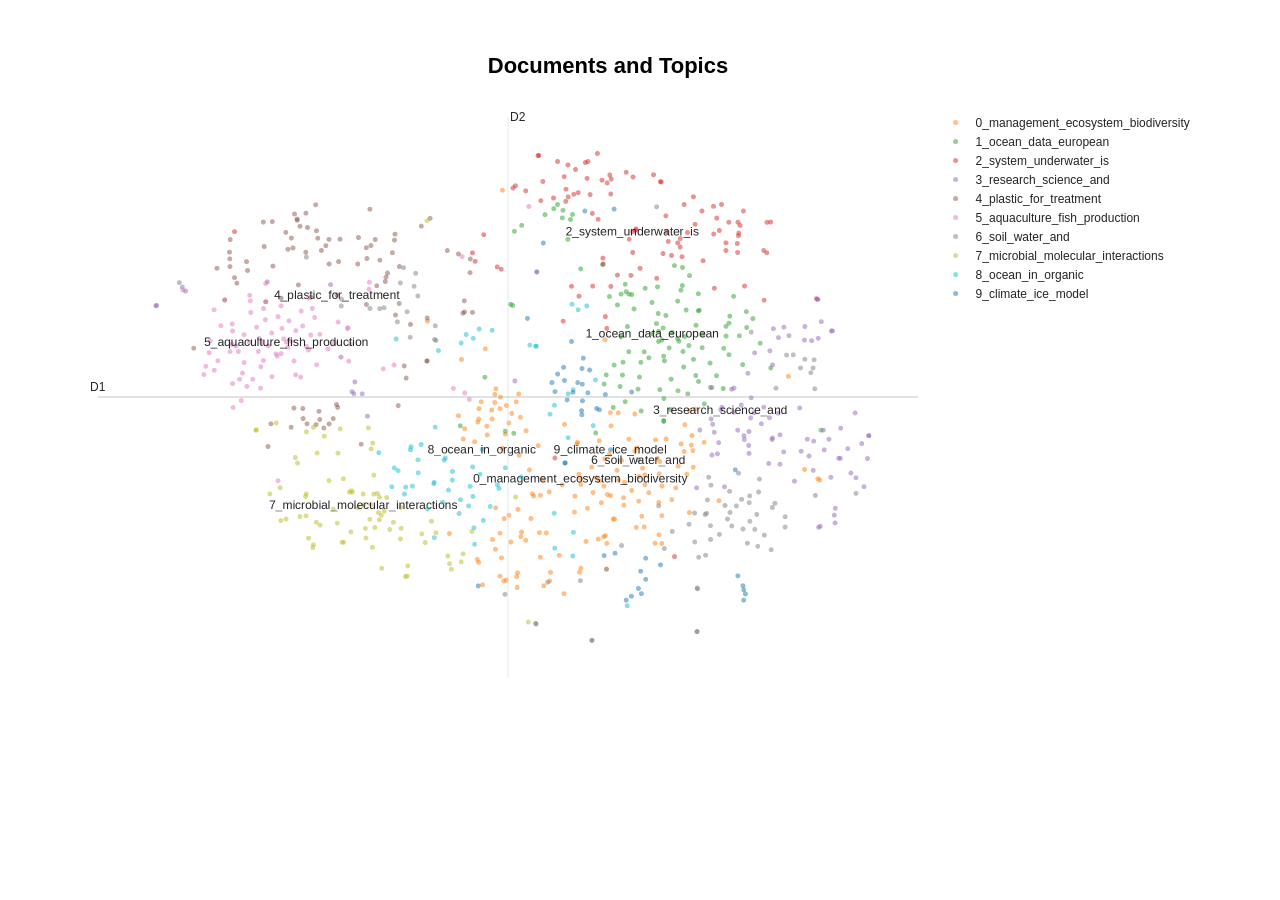
==== 2024Espon01/tax-1_10-topics.html @ 8869722d "update confetti" ====
<html>
<head><meta charset="utf-8" /></head>
<body>
    <div>                        <script type="text/javascript">window.PlotlyConfig = {MathJaxConfig: 'local'};</script>
        <script type="text/javascript">/**
* plotly.js v2.35.2
* Copyright 2012-2024, Plotly, Inc.
* All rights reserved.
* Licensed under the MIT license
*/
/*! For license information please see plotly.min.js.LICENSE.txt */
!function(t,e){"object"==typeof exports&&"object"==typeof module?module.exports=e():"function"==typeof define&&define.amd?define([],e):"object"==typeof exports?exports.Plotly=e():t.Plotly=e()}(self,(function(){return function(){var t={6713:function(t,e,r){"use strict";var n=r(34809),i={"X,X div":'direction:ltr;font-family:"Open Sans",verdana,arial,sans-serif;margin:0;padding:0;',"X input,X button":'font-family:"Open Sans",verdana,arial,sans-serif;',"X input:focus,X button:focus":"outline:none;","X a":"text-decoration:none;","X a:hover":"text-decoration:none;","X .crisp":"shape-rendering:crispEdges;","X .user-select-none":"-webkit-user-select:none;-moz-user-select:none;-ms-user-select:none;-o-user-select:none;user-select:none;","X svg":"overflow:hidden;","X svg a":"fill:#447adb;","X svg a:hover":"fill:#3c6dc5;","X .main-svg":"position:absolute;top:0;left:0;pointer-events:none;","X .main-svg .draglayer":"pointer-events:all;","X .cursor-default":"cursor:default;","X .cursor-pointer":"cursor:pointer;","X .cursor-crosshair":"cursor:crosshair;","X .cursor-move":"cursor:move;","X .cursor-col-resize":"cursor:col-resize;","X .cursor-row-resize":"cursor:row-resize;","X .cursor-ns-resize":"cursor:ns-resize;","X .cursor-ew-resize":"cursor:ew-resize;","X .cursor-sw-resize":"cursor:sw-resize;","X .cursor-s-resize":"cursor:s-resize;","X .cursor-se-resize":"cursor:se-resize;","X .cursor-w-resize":"cursor:w-resize;","X .cursor-e-resize":"cursor:e-resize;","X .cursor-nw-resize":"cursor:nw-resize;","X .cursor-n-resize":"cursor:n-resize;","X .cursor-ne-resize":"cursor:ne-resize;","X .cursor-grab":"cursor:-webkit-grab;cursor:grab;","X .modebar":"position:absolute;top:2px;right:2px;","X .ease-bg":"-webkit-transition:background-color .3s ease 0s;-moz-transition:background-color .3s ease 0s;-ms-transition:background-color .3s ease 0s;-o-transition:background-color .3s ease 0s;transition:background-color .3s ease 0s;","X .modebar--hover>:not(.watermark)":"opacity:0;-webkit-transition:opacity .3s ease 0s;-moz-transition:opacity .3s ease 0s;-ms-transition:opacity .3s ease 0s;-o-transition:opacity .3s ease 0s;transition:opacity .3s ease 0s;","X:hover .modebar--hover .modebar-group":"opacity:1;","X .modebar-group":"float:left;display:inline-block;box-sizing:border-box;padding-left:8px;position:relative;vertical-align:middle;white-space:nowrap;","X .modebar-btn":"position:relative;font-size:16px;padding:3px 4px;height:22px;cursor:pointer;line-height:normal;box-sizing:border-box;","X .modebar-btn svg":"position:relative;top:2px;","X .modebar.vertical":"display:flex;flex-direction:column;flex-wrap:wrap;align-content:flex-end;max-height:100%;","X .modebar.vertical svg":"top:-1px;","X .modebar.vertical .modebar-group":"display:block;float:none;padding-left:0px;padding-bottom:8px;","X .modebar.vertical .modebar-group .modebar-btn":"display:block;text-align:center;","X [data-title]:before,X [data-title]:after":"position:absolute;-webkit-transform:translate3d(0, 0, 0);-moz-transform:translate3d(0, 0, 0);-ms-transform:translate3d(0, 0, 0);-o-transform:translate3d(0, 0, 0);transform:translate3d(0, 0, 0);display:none;opacity:0;z-index:1001;pointer-events:none;top:110%;right:50%;","X [data-title]:hover:before,X [data-title]:hover:after":"display:block;opacity:1;","X [data-title]:before":'content:"";position:absolute;background:rgba(0,0,0,0);border:6px solid rgba(0,0,0,0);z-index:1002;margin-top:-12px;border-bottom-color:#69738a;margin-right:-6px;',"X [data-title]:after":"content:attr(data-title);background:#69738a;color:#fff;padding:8px 10px;font-size:12px;line-height:12px;white-space:nowrap;margin-right:-18px;border-radius:2px;","X .vertical [data-title]:before,X .vertical [data-title]:after":"top:0%;right:200%;","X .vertical [data-title]:before":"border:6px solid rgba(0,0,0,0);border-left-color:#69738a;margin-top:8px;margin-right:-30px;",Y:'font-family:"Open Sans",verdana,arial,sans-serif;position:fixed;top:50px;right:20px;z-index:10000;font-size:10pt;max-width:180px;',"Y p":"margin:0;","Y .notifier-note":"min-width:180px;max-width:250px;border:1px solid #fff;z-index:3000;margin:0;background-color:#8c97af;background-color:rgba(140,151,175,.9);color:#fff;padding:10px;overflow-wrap:break-word;word-wrap:break-word;-ms-hyphens:auto;-webkit-hyphens:auto;hyphens:auto;","Y .notifier-close":"color:#fff;opacity:.8;float:right;padding:0 5px;background:none;border:none;font-size:20px;font-weight:bold;line-height:20px;","Y .notifier-close:hover":"color:#444;text-decoration:none;cursor:pointer;"};for(var a in i){var o=a.replace(/^,/," ,").replace(/X/g,".js-plotly-plot .plotly").replace(/Y/g,".plotly-notifier");n.addStyleRule(o,i[a])}},14187:function(t,e,r){"use strict";t.exports=r(47908)},20273:function(t,e,r){"use strict";t.exports=r(58218)},6457:function(t,e,r){"use strict";t.exports=r(89362)},15849:function(t,e,r){"use strict";t.exports=r(53794)},38847:function(t,e,r){"use strict";t.exports=r(29698)},7659:function(t,e,r){"use strict";t.exports=r(51252)},60089:function(t,e,r){"use strict";t.exports=r(48050)},22084:function(t,e,r){"use strict";t.exports=r(58075)},35892:function(t,e,r){"use strict";t.exports=r(9419)},81204:function(t,e,r){"use strict";t.exports=r(28128)},55857:function(t,e,r){"use strict";t.exports=r(47050)},12862:function(t,e,r){"use strict";t.exports=r(91405)},97629:function(t,e,r){"use strict";t.exports=r(34406)},67549:function(t,e,r){"use strict";t.exports=r(17430)},2660:function(t,e,r){"use strict";t.exports=r(91995)},86071:function(t,e,r){"use strict";t.exports=r(81264)},66200:function(t,e,r){"use strict";t.exports=r(42849)},53446:function(t,e,r){"use strict";t.exports=r(52213)},86899:function(t,e,r){"use strict";t.exports=r(91132)},13430:function(t,e,r){"use strict";t.exports=r(50453)},21548:function(t,e,r){"use strict";t.exports=r(29251)},53939:function(t,e,r){"use strict";t.exports=r(72892)},1902:function(t,e,r){"use strict";t.exports=r(74461)},29096:function(t,e,r){"use strict";t.exports=r(66143)},23820:function(t,e,r){"use strict";t.exports=r(81955)},82017:function(t,e,r){"use strict";t.exports=r(36858)},113:function(t,e,r){"use strict";t.exports=r(92106)},20260:function(t,e,r){"use strict";var n=r(67549);n.register([r(20273),r(15849),r(21548),r(1902),r(29096),r(23820),r(12862),r(1639),r(10067),r(53446),r(31014),r(113),r(78170),r(8202),r(92382),r(82017),r(86899),r(54357),r(66903),r(90594),r(71680),r(7412),r(55857),r(784),r(74221),r(22084),r(44001),r(97281),r(12345),r(53939),r(29117),r(5410),r(5057),r(81204),r(86071),r(14226),r(35892),r(2660),r(96599),r(28573),r(76832),r(60089),r(51469),r(97629),r(27700),r(7659),r(11780),r(27195),r(6457),r(84639),r(14187),r(66200),r(13430),r(90590),r(38847)]),t.exports=n},28573:function(t,e,r){"use strict";t.exports=r(25638)},90594:function(t,e,r){"use strict";t.exports=r(75297)},7412:function(t,e,r){"use strict";t.exports=r(58859)},27700:function(t,e,r){"use strict";t.exports=r(12683)},5410:function(t,e,r){"use strict";t.exports=r(6305)},29117:function(t,e,r){"use strict";t.exports=r(83910)},78170:function(t,e,r){"use strict";t.exports=r(49913)},12345:function(t,e,r){"use strict";t.exports=r(15186)},96599:function(t,e,r){"use strict";t.exports=r(71760)},54357:function(t,e,r){"use strict";t.exports=r(17822)},51469:function(t,e,r){"use strict";t.exports=r(56534)},74221:function(t,e,r){"use strict";t.exports=r(18070)},44001:function(t,e,r){"use strict";t.exports=r(52378)},14226:function(t,e,r){"use strict";t.exports=r(30929)},5057:function(t,e,r){"use strict";t.exports=r(83866)},11780:function(t,e,r){"use strict";t.exports=r(66939)},27195:function(t,e,r){"use strict";t.exports=r(23748)},84639:function(t,e,r){"use strict";t.exports=r(73304)},1639:function(t,e,r){"use strict";t.exports=r(12864)},90590:function(t,e,r){"use strict";t.exports=r(99855)},97281:function(t,e,r){"use strict";t.exports=r(91450)},784:function(t,e,r){"use strict";t.exports=r(51943)},8202:function(t,e,r){"use strict";t.exports=r(80809)},66903:function(t,e,r){"use strict";t.exports=r(95984)},76832:function(t,e,r){"use strict";t.exports=r(51671)},92382:function(t,e,r){"use strict";t.exports=r(47181)},10067:function(t,e,r){"use strict";t.exports=r(37276)},71680:function(t,e,r){"use strict";t.exports=r(75703)},31014:function(t,e,r){"use strict";t.exports=r(38261)},11645:function(t){"use strict";t.exports=[{path:"",backoff:0},{path:"M-2.4,-3V3L0.6,0Z",backoff:.6},{path:"M-3.7,-2.5V2.5L1.3,0Z",backoff:1.3},{path:"M-4.45,-3L-1.65,-0.2V0.2L-4.45,3L1.55,0Z",backoff:1.55},{path:"M-2.2,-2.2L-0.2,-0.2V0.2L-2.2,2.2L-1.4,3L1.6,0L-1.4,-3Z",backoff:1.6},{path:"M-4.4,-2.1L-0.6,-0.2V0.2L-4.4,2.1L-4,3L2,0L-4,-3Z",backoff:2},{path:"M2,0A2,2 0 1,1 0,-2A2,2 0 0,1 2,0Z",backoff:0,noRotate:!0},{path:"M2,2V-2H-2V2Z",backoff:0,noRotate:!0}]},50222:function(t,e,r){"use strict";var n=r(11645),i=r(80337),a=r(54826),o=r(78032).templatedArray;r(35081),t.exports=o("annotation",{visible:{valType:"boolean",dflt:!0,editType:"calc+arraydraw"},text:{valType:"string",editType:"calc+arraydraw"},textangle:{valType:"angle",dflt:0,editType:"calc+arraydraw"},font:i({editType:"calc+arraydraw",colorEditType:"arraydraw"}),width:{valType:"number",min:1,dflt:null,editType:"calc+arraydraw"},height:{valType:"number",min:1,dflt:null,editType:"calc+arraydraw"},opacity:{valType:"number",min:0,max:1,dflt:1,editType:"arraydraw"},align:{valType:"enumerated",values:["left","center","right"],dflt:"center",editType:"arraydraw"},valign:{valType:"enumerated",values:["top","middle","bottom"],dflt:"middle",editType:"arraydraw"},bgcolor:{valType:"color",dflt:"rgba(0,0,0,0)",editType:"arraydraw"},bordercolor:{valType:"color",dflt:"rgba(0,0,0,0)",editType:"arraydraw"},borderpad:{valType:"number",min:0,dflt:1,editType:"calc+arraydraw"},borderwidth:{valType:"number",min:0,dflt:1,editType:"calc+arraydraw"},showarrow:{valType:"boolean",dflt:!0,editType:"calc+arraydraw"},arrowcolor:{valType:"color",editType:"arraydraw"},arrowhead:{valType:"integer",min:0,max:n.length,dflt:1,editType:"arraydraw"},startarrowhead:{valType:"integer",min:0,max:n.length,dflt:1,editType:"arraydraw"},arrowside:{valType:"flaglist",flags:["end","start"],extras:["none"],dflt:"end",editType:"arraydraw"},arrowsize:{valType:"number",min:.3,dflt:1,editType:"calc+arraydraw"},startarrowsize:{valType:"number",min:.3,dflt:1,editType:"calc+arraydraw"},arrowwidth:{valType:"number",min:.1,editType:"calc+arraydraw"},standoff:{valType:"number",min:0,dflt:0,editType:"calc+arraydraw"},startstandoff:{valType:"number",min:0,dflt:0,editType:"calc+arraydraw"},ax:{valType:"any",editType:"calc+arraydraw"},ay:{valType:"any",editType:"calc+arraydraw"},axref:{valType:"enumerated",dflt:"pixel",values:["pixel",a.idRegex.x.toString()],editType:"calc"},ayref:{valType:"enumerated",dflt:"pixel",values:["pixel",a.idRegex.y.toString()],editType:"calc"},xref:{valType:"enumerated",values:["paper",a.idRegex.x.toString()],editType:"calc"},x:{valType:"any",editType:"calc+arraydraw"},xanchor:{valType:"enumerated",values:["auto","left","center","right"],dflt:"auto",editType:"calc+arraydraw"},xshift:{valType:"number",dflt:0,editType:"calc+arraydraw"},yref:{valType:"enumerated",values:["paper",a.idRegex.y.toString()],editType:"calc"},y:{valType:"any",editType:"calc+arraydraw"},yanchor:{valType:"enumerated",values:["auto","top","middle","bottom"],dflt:"auto",editType:"calc+arraydraw"},yshift:{valType:"number",dflt:0,editType:"calc+arraydraw"},clicktoshow:{valType:"enumerated",values:[!1,"onoff","onout"],dflt:!1,editType:"arraydraw"},xclick:{valType:"any",editType:"arraydraw"},yclick:{valType:"any",editType:"arraydraw"},hovertext:{valType:"string",editType:"arraydraw"},hoverlabel:{bgcolor:{valType:"color",editType:"arraydraw"},bordercolor:{valType:"color",editType:"arraydraw"},font:i({editType:"arraydraw"}),editType:"arraydraw"},captureevents:{valType:"boolean",editType:"arraydraw"},editType:"calc",_deprecated:{ref:{valType:"string",editType:"calc"}}})},60317:function(t,e,r){"use strict";var n=r(34809),i=r(29714),a=r(3377).draw;function o(t){var e=t._fullLayout;n.filterVisible(e.annotations).forEach((function(e){var r=i.getFromId(t,e.xref),n=i.getFromId(t,e.yref),a=i.getRefType(e.xref),o=i.getRefType(e.yref);e._extremes={},"range"===a&&s(e,r),"range"===o&&s(e,n)}))}function s(t,e){var r,n=e._id,a=n.charAt(0),o=t[a],s=t["a"+a],l=t[a+"ref"],c=t["a"+a+"ref"],u=t["_"+a+"padplus"],h=t["_"+a+"padminus"],f={x:1,y:-1}[a]*t[a+"shift"],p=3*t.arrowsize*t.arrowwidth||0,d=p+f,m=p-f,g=3*t.startarrowsize*t.arrowwidth||0,y=g+f,v=g-f;if(c===l){var x=i.findExtremes(e,[e.r2c(o)],{ppadplus:d,ppadminus:m}),_=i.findExtremes(e,[e.r2c(s)],{ppadplus:Math.max(u,y),ppadminus:Math.max(h,v)});r={min:[x.min[0],_.min[0]],max:[x.max[0],_.max[0]]}}else y=s?y+s:y,v=s?v-s:v,r=i.findExtremes(e,[e.r2c(o)],{ppadplus:Math.max(u,d,y),ppadminus:Math.max(h,m,v)});t._extremes[n]=r}t.exports=function(t){var e=t._fullLayout;if(n.filterVisible(e.annotations).length&&t._fullData.length)return n.syncOrAsync([a,o],t)}},6035:function(t,e,r){"use strict";var n=r(34809),i=r(33626),a=r(78032).arrayEditor;function o(t,e){var r,n,i,a,o,l,c,u=t._fullLayout.annotations,h=[],f=[],p=[],d=(e||[]).length;for(r=0;r<u.length;r++)if(a=(i=u[r]).clicktoshow){for(n=0;n<d;n++)if(l=(o=e[n]).xaxis,c=o.yaxis,l._id===i.xref&&c._id===i.yref&&l.d2r(o.x)===s(i._xclick,l)&&c.d2r(o.y)===s(i._yclick,c)){(i.visible?"onout"===a?f:p:h).push(r);break}n===d&&i.visible&&"onout"===a&&f.push(r)}return{on:h,off:f,explicitOff:p}}function s(t,e){return"log"===e.type?e.l2r(t):e.d2r(t)}t.exports={hasClickToShow:function(t,e){var r=o(t,e);return r.on.length>0||r.explicitOff.length>0},onClick:function(t,e){var r,s,l=o(t,e),c=l.on,u=l.off.concat(l.explicitOff),h={},f=t._fullLayout.annotations;if(c.length||u.length){for(r=0;r<c.length;r++)(s=a(t.layout,"annotations",f[c[r]])).modifyItem("visible",!0),n.extendFlat(h,s.getUpdateObj());for(r=0;r<u.length;r++)(s=a(t.layout,"annotations",f[u[r]])).modifyItem("visible",!1),n.extendFlat(h,s.getUpdateObj());return i.call("update",t,{},h)}}}},53271:function(t,e,r){"use strict";var n=r(34809),i=r(78766);t.exports=function(t,e,r,a){a("opacity");var o=a("bgcolor"),s=a("bordercolor"),l=i.opacity(s);a("borderpad");var c=a("borderwidth"),u=a("showarrow");if(a("text",u?" ":r._dfltTitle.annotation),a("textangle"),n.coerceFont(a,"font",r.font),a("width"),a("align"),a("height")&&a("valign"),u){var h,f,p=a("arrowside");-1!==p.indexOf("end")&&(h=a("arrowhead"),f=a("arrowsize")),-1!==p.indexOf("start")&&(a("startarrowhead",h),a("startarrowsize",f)),a("arrowcolor",l?e.bordercolor:i.defaultLine),a("arrowwidth",2*(l&&c||1)),a("standoff"),a("startstandoff")}var d=a("hovertext"),m=r.hoverlabel||{};if(d){var g=a("hoverlabel.bgcolor",m.bgcolor||(i.opacity(o)?i.rgb(o):i.defaultLine)),y=a("hoverlabel.bordercolor",m.bordercolor||i.contrast(g)),v=n.extendFlat({},m.font);v.color||(v.color=y),n.coerceFont(a,"hoverlabel.font",v)}a("captureevents",!!d)}},59741:function(t,e,r){"use strict";var n=r(10721),i=r(8083);t.exports=function(t,e,r,a){e=e||{};var o="log"===r&&"linear"===e.type,s="linear"===r&&"log"===e.type;if(o||s)for(var l,c,u=t._fullLayout.annotations,h=e._id.charAt(0),f=0;f<u.length;f++)l=u[f],c="annotations["+f+"].",l[h+"ref"]===e._id&&p(h),l["a"+h+"ref"]===e._id&&p("a"+h);function p(t){var r=l[t],s=null;s=o?i(r,e.range):Math.pow(10,r),n(s)||(s=null),a(c+t,s)}}},63737:function(t,e,r){"use strict";var n=r(34809),i=r(29714),a=r(59008),o=r(53271),s=r(50222);function l(t,e,r){function a(r,i){return n.coerce(t,e,s,r,i)}var l=a("visible"),c=a("clicktoshow");if(l||c){o(t,e,r,a);for(var u=e.showarrow,h=["x","y"],f=[-10,-30],p={_fullLayout:r},d=0;d<2;d++){var m=h[d],g=i.coerceRef(t,e,p,m,"","paper");if("paper"!==g&&i.getFromId(p,g)._annIndices.push(e._index),i.coercePosition(e,p,a,g,m,.5),u){var y="a"+m,v=i.coerceRef(t,e,p,y,"pixel",["pixel","paper"]);"pixel"!==v&&v!==g&&(v=e[y]="pixel");var x="pixel"===v?f[d]:.4;i.coercePosition(e,p,a,v,y,x)}a(m+"anchor"),a(m+"shift")}if(n.noneOrAll(t,e,["x","y"]),u&&n.noneOrAll(t,e,["ax","ay"]),c){var _=a("xclick"),b=a("yclick");e._xclick=void 0===_?e.x:i.cleanPosition(_,p,e.xref),e._yclick=void 0===b?e.y:i.cleanPosition(b,p,e.yref)}}}t.exports=function(t,e){a(t,e,{name:"annotations",handleItemDefaults:l})}},3377:function(t,e,r){"use strict";var n=r(45568),i=r(33626),a=r(44122),o=r(34809),s=o.strTranslate,l=r(29714),c=r(78766),u=r(62203),h=r(32141),f=r(30635),p=r(27983),d=r(14751),m=r(78032).arrayEditor,g=r(23768);function y(t,e){var r=t._fullLayout.annotations[e]||{},n=l.getFromId(t,r.xref),i=l.getFromId(t,r.yref);n&&n.setScale(),i&&i.setScale(),x(t,r,e,!1,n,i)}function v(t,e,r,n,i){var a=i[r],o=i[r+"ref"],s=-1!==r.indexOf("y"),c="domain"===l.getRefType(o),u=s?n.h:n.w;return t?c?a+(s?-e:e)/t._length:t.p2r(t.r2p(a)+e):a+(s?-e:e)/u}function x(t,e,r,a,y,x){var _,b,w=t._fullLayout,T=t._fullLayout._size,k=t._context.edits;a?(_="annotation-"+a,b=a+".annotations"):(_="annotation",b="annotations");var A=m(t.layout,b,e),M=A.modifyBase,S=A.modifyItem,E=A.getUpdateObj;w._infolayer.selectAll("."+_+'[data-index="'+r+'"]').remove();var C="clip"+w._uid+"_ann"+r;if(e._input&&!1!==e.visible){var L={x:{},y:{}},I=+e.textangle||0,P=w._infolayer.append("g").classed(_,!0).attr("data-index",String(r)).style("opacity",e.opacity),z=P.append("g").classed("annotation-text-g",!0),O=k[e.showarrow?"annotationTail":"annotationPosition"],D=e.captureevents||k.annotationText||O,R=z.append("g").style("pointer-events",D?"all":null).call(p,"pointer").on("click",(function(){t._dragging=!1,t.emit("plotly_clickannotation",Z(n.event))}));e.hovertext&&R.on("mouseover",(function(){var r=e.hoverlabel,n=r.font,i=this.getBoundingClientRect(),a=t.getBoundingClientRect();h.loneHover({x0:i.left-a.left,x1:i.right-a.left,y:(i.top+i.bottom)/2-a.top,text:e.hovertext,color:r.bgcolor,borderColor:r.bordercolor,fontFamily:n.family,fontSize:n.size,fontColor:n.color,fontWeight:n.weight,fontStyle:n.style,fontVariant:n.variant,fontShadow:n.fontShadow,fontLineposition:n.fontLineposition,fontTextcase:n.fontTextcase},{container:w._hoverlayer.node(),outerContainer:w._paper.node(),gd:t})})).on("mouseout",(function(){h.loneUnhover(w._hoverlayer.node())}));var F=e.borderwidth,B=e.borderpad,N=F+B,j=R.append("rect").attr("class","bg").style("stroke-width",F+"px").call(c.stroke,e.bordercolor).call(c.fill,e.bgcolor),U=e.width||e.height,V=w._topclips.selectAll("#"+C).data(U?[0]:[]);V.enter().append("clipPath").classed("annclip",!0).attr("id",C).append("rect"),V.exit().remove();var q=e.font,H=w._meta?o.templateString(e.text,w._meta):e.text,G=R.append("text").classed("annotation-text",!0).text(H);k.annotationText?G.call(f.makeEditable,{delegate:R,gd:t}).call(W).on("edit",(function(r){e.text=r,this.call(W),S("text",r),y&&y.autorange&&M(y._name+".autorange",!0),x&&x.autorange&&M(x._name+".autorange",!0),i.call("_guiRelayout",t,E())})):G.call(W)}else n.selectAll("#"+C).remove();function Z(t){var n={index:r,annotation:e._input,fullAnnotation:e,event:t};return a&&(n.subplotId=a),n}function W(r){return r.call(u.font,q).attr({"text-anchor":{left:"start",right:"end"}[e.align]||"middle"}),f.convertToTspans(r,t,Y),r}function Y(){var r=G.selectAll("a");1===r.size()&&r.text()===G.text()&&R.insert("a",":first-child").attr({"xlink:xlink:href":r.attr("xlink:href"),"xlink:xlink:show":r.attr("xlink:show")}).style({cursor:"pointer"}).node().appendChild(j.node());var n=R.select(".annotation-text-math-group"),h=!n.empty(),m=u.bBox((h?n:G).node()),_=m.width,b=m.height,A=e.width||_,D=e.height||b,B=Math.round(A+2*N),q=Math.round(D+2*N);function H(t,e){return"auto"===e&&(e=t<1/3?"left":t>2/3?"right":"center"),{center:0,middle:0,left:.5,bottom:-.5,right:-.5,top:.5}[e]}for(var W=!1,Y=["x","y"],X=0;X<Y.length;X++){var $,J,K,Q,tt,et=Y[X],rt=e[et+"ref"]||et,nt=e["a"+et+"ref"],it={x:y,y:x}[et],at=(I+("x"===et?0:-90))*Math.PI/180,ot=B*Math.cos(at),st=q*Math.sin(at),lt=Math.abs(ot)+Math.abs(st),ct=e[et+"anchor"],ut=e[et+"shift"]*("x"===et?1:-1),ht=L[et],ft=l.getRefType(rt);if(it&&"domain"!==ft){var pt=it.r2fraction(e[et]);(pt<0||pt>1)&&(nt===rt?((pt=it.r2fraction(e["a"+et]))<0||pt>1)&&(W=!0):W=!0),$=it._offset+it.r2p(e[et]),Q=.5}else{var dt="domain"===ft;"x"===et?(K=e[et],$=dt?it._offset+it._length*K:$=T.l+T.w*K):(K=1-e[et],$=dt?it._offset+it._length*K:$=T.t+T.h*K),Q=e.showarrow?.5:K}if(e.showarrow){ht.head=$;var mt=e["a"+et];if(tt=ot*H(.5,e.xanchor)-st*H(.5,e.yanchor),nt===rt){var gt=l.getRefType(nt);"domain"===gt?("y"===et&&(mt=1-mt),ht.tail=it._offset+it._length*mt):"paper"===gt?"y"===et?(mt=1-mt,ht.tail=T.t+T.h*mt):ht.tail=T.l+T.w*mt:ht.tail=it._offset+it.r2p(mt),J=tt}else ht.tail=$+mt,J=tt+mt;ht.text=ht.tail+tt;var yt=w["x"===et?"width":"height"];if("paper"===rt&&(ht.head=o.constrain(ht.head,1,yt-1)),"pixel"===nt){var vt=-Math.max(ht.tail-3,ht.text),xt=Math.min(ht.tail+3,ht.text)-yt;vt>0?(ht.tail+=vt,ht.text+=vt):xt>0&&(ht.tail-=xt,ht.text-=xt)}ht.tail+=ut,ht.head+=ut}else J=tt=lt*H(Q,ct),ht.text=$+tt;ht.text+=ut,tt+=ut,J+=ut,e["_"+et+"padplus"]=lt/2+J,e["_"+et+"padminus"]=lt/2-J,e["_"+et+"size"]=lt,e["_"+et+"shift"]=tt}if(W)R.remove();else{var _t=0,bt=0;if("left"!==e.align&&(_t=(A-_)*("center"===e.align?.5:1)),"top"!==e.valign&&(bt=(D-b)*("middle"===e.valign?.5:1)),h)n.select("svg").attr({x:N+_t-1,y:N+bt}).call(u.setClipUrl,U?C:null,t);else{var wt=N+bt-m.top,Tt=N+_t-m.left;G.call(f.positionText,Tt,wt).call(u.setClipUrl,U?C:null,t)}V.select("rect").call(u.setRect,N,N,A,D),j.call(u.setRect,F/2,F/2,B-F,q-F),R.call(u.setTranslate,Math.round(L.x.text-B/2),Math.round(L.y.text-q/2)),z.attr({transform:"rotate("+I+","+L.x.text+","+L.y.text+")"});var kt,At=function(r,n){P.selectAll(".annotation-arrow-g").remove();var l=L.x.head,h=L.y.head,f=L.x.tail+r,p=L.y.tail+n,m=L.x.text+r,_=L.y.text+n,b=o.rotationXYMatrix(I,m,_),w=o.apply2DTransform(b),A=o.apply2DTransform2(b),C=+j.attr("width"),O=+j.attr("height"),D=m-.5*C,F=D+C,B=_-.5*O,N=B+O,U=[[D,B,D,N],[D,N,F,N],[F,N,F,B],[F,B,D,B]].map(A);if(!U.reduce((function(t,e){return t^!!o.segmentsIntersect(l,h,l+1e6,h+1e6,e[0],e[1],e[2],e[3])}),!1)){U.forEach((function(t){var e=o.segmentsIntersect(f,p,l,h,t[0],t[1],t[2],t[3]);e&&(f=e.x,p=e.y)}));var V=e.arrowwidth,q=e.arrowcolor,H=e.arrowside,G=P.append("g").style({opacity:c.opacity(q)}).classed("annotation-arrow-g",!0),Z=G.append("path").attr("d","M"+f+","+p+"L"+l+","+h).style("stroke-width",V+"px").call(c.stroke,c.rgb(q));if(g(Z,H,e),k.annotationPosition&&Z.node().parentNode&&!a){var W=l,Y=h;if(e.standoff){var X=Math.sqrt(Math.pow(l-f,2)+Math.pow(h-p,2));W+=e.standoff*(f-l)/X,Y+=e.standoff*(p-h)/X}var $,J,K=G.append("path").classed("annotation-arrow",!0).classed("anndrag",!0).classed("cursor-move",!0).attr({d:"M3,3H-3V-3H3ZM0,0L"+(f-W)+","+(p-Y),transform:s(W,Y)}).style("stroke-width",V+6+"px").call(c.stroke,"rgba(0,0,0,0)").call(c.fill,"rgba(0,0,0,0)");d.init({element:K.node(),gd:t,prepFn:function(){var t=u.getTranslate(R);$=t.x,J=t.y,y&&y.autorange&&M(y._name+".autorange",!0),x&&x.autorange&&M(x._name+".autorange",!0)},moveFn:function(t,r){var n=w($,J),i=n[0]+t,a=n[1]+r;R.call(u.setTranslate,i,a),S("x",v(y,t,"x",T,e)),S("y",v(x,r,"y",T,e)),e.axref===e.xref&&S("ax",v(y,t,"ax",T,e)),e.ayref===e.yref&&S("ay",v(x,r,"ay",T,e)),G.attr("transform",s(t,r)),z.attr({transform:"rotate("+I+","+i+","+a+")"})},doneFn:function(){i.call("_guiRelayout",t,E());var e=document.querySelector(".js-notes-box-panel");e&&e.redraw(e.selectedObj)}})}}};e.showarrow&&At(0,0),O&&d.init({element:R.node(),gd:t,prepFn:function(){kt=z.attr("transform")},moveFn:function(t,r){var n="pointer";if(e.showarrow)e.axref===e.xref?S("ax",v(y,t,"ax",T,e)):S("ax",e.ax+t),e.ayref===e.yref?S("ay",v(x,r,"ay",T.w,e)):S("ay",e.ay+r),At(t,r);else{if(a)return;var i,o;if(y)i=v(y,t,"x",T,e);else{var l=e._xsize/T.w,c=e.x+(e._xshift-e.xshift)/T.w-l/2;i=d.align(c+t/T.w,l,0,1,e.xanchor)}if(x)o=v(x,r,"y",T,e);else{var u=e._ysize/T.h,h=e.y-(e._yshift+e.yshift)/T.h-u/2;o=d.align(h-r/T.h,u,0,1,e.yanchor)}S("x",i),S("y",o),y&&x||(n=d.getCursor(y?.5:i,x?.5:o,e.xanchor,e.yanchor))}z.attr({transform:s(t,r)+kt}),p(R,n)},clickFn:function(r,n){e.captureevents&&t.emit("plotly_clickannotation",Z(n))},doneFn:function(){p(R),i.call("_guiRelayout",t,E());var e=document.querySelector(".js-notes-box-panel");e&&e.redraw(e.selectedObj)}})}}}t.exports={draw:function(t){var e=t._fullLayout;e._infolayer.selectAll(".annotation").remove();for(var r=0;r<e.annotations.length;r++)e.annotations[r].visible&&y(t,r);return a.previousPromises(t)},drawOne:y,drawRaw:x}},23768:function(t,e,r){"use strict";var n=r(45568),i=r(78766),a=r(11645),o=r(34809),s=o.strScale,l=o.strRotate,c=o.strTranslate;t.exports=function(t,e,r){var o,u,h,f,p=t.node(),d=a[r.arrowhead||0],m=a[r.startarrowhead||0],g=(r.arrowwidth||1)*(r.arrowsize||1),y=(r.arrowwidth||1)*(r.startarrowsize||1),v=e.indexOf("start")>=0,x=e.indexOf("end")>=0,_=d.backoff*g+r.standoff,b=m.backoff*y+r.startstandoff;if("line"===p.nodeName){o={x:+t.attr("x1"),y:+t.attr("y1")},u={x:+t.attr("x2"),y:+t.attr("y2")};var w=o.x-u.x,T=o.y-u.y;if(f=(h=Math.atan2(T,w))+Math.PI,_&&b&&_+b>Math.sqrt(w*w+T*T))return void O();if(_){if(_*_>w*w+T*T)return void O();var k=_*Math.cos(h),A=_*Math.sin(h);u.x+=k,u.y+=A,t.attr({x2:u.x,y2:u.y})}if(b){if(b*b>w*w+T*T)return void O();var M=b*Math.cos(h),S=b*Math.sin(h);o.x-=M,o.y-=S,t.attr({x1:o.x,y1:o.y})}}else if("path"===p.nodeName){var E=p.getTotalLength(),C="";if(E<_+b)return void O();var L=p.getPointAtLength(0),I=p.getPointAtLength(.1);h=Math.atan2(L.y-I.y,L.x-I.x),o=p.getPointAtLength(Math.min(b,E)),C="0px,"+b+"px,";var P=p.getPointAtLength(E),z=p.getPointAtLength(E-.1);f=Math.atan2(P.y-z.y,P.x-z.x),u=p.getPointAtLength(Math.max(0,E-_)),C+=E-(C?b+_:_)+"px,"+E+"px",t.style("stroke-dasharray",C)}function O(){t.style("stroke-dasharray","0px,100px")}function D(e,a,o,u){e.path&&(e.noRotate&&(o=0),n.select(p.parentNode).append("path").attr({class:t.attr("class"),d:e.path,transform:c(a.x,a.y)+l(180*o/Math.PI)+s(u)}).style({fill:i.rgb(r.arrowcolor),"stroke-width":0}))}v&&D(m,o,h,y),x&&D(d,u,f,g)}},3599:function(t,e,r){"use strict";var n=r(3377),i=r(6035);t.exports={moduleType:"component",name:"annotations",layoutAttributes:r(50222),supplyLayoutDefaults:r(63737),includeBasePlot:r(20706)("annotations"),calcAutorange:r(60317),draw:n.draw,drawOne:n.drawOne,drawRaw:n.drawRaw,hasClickToShow:i.hasClickToShow,onClick:i.onClick,convertCoords:r(59741)}},38239:function(t,e,r){"use strict";var n=r(50222),i=r(13582).overrideAll,a=r(78032).templatedArray;t.exports=i(a("annotation",{visible:n.visible,x:{valType:"any"},y:{valType:"any"},z:{valType:"any"},ax:{valType:"number"},ay:{valType:"number"},xanchor:n.xanchor,xshift:n.xshift,yanchor:n.yanchor,yshift:n.yshift,text:n.text,textangle:n.textangle,font:n.font,width:n.width,height:n.height,opacity:n.opacity,align:n.align,valign:n.valign,bgcolor:n.bgcolor,bordercolor:n.bordercolor,borderpad:n.borderpad,borderwidth:n.borderwidth,showarrow:n.showarrow,arrowcolor:n.arrowcolor,arrowhead:n.arrowhead,startarrowhead:n.startarrowhead,arrowside:n.arrowside,arrowsize:n.arrowsize,startarrowsize:n.startarrowsize,arrowwidth:n.arrowwidth,standoff:n.standoff,startstandoff:n.startstandoff,hovertext:n.hovertext,hoverlabel:n.hoverlabel,captureevents:n.captureevents}),"calc","from-root")},47979:function(t,e,r){"use strict";var n=r(34809),i=r(29714);function a(t,e){var r=e.fullSceneLayout.domain,a=e.fullLayout._size,o={pdata:null,type:"linear",autorange:!1,range:[-1/0,1/0]};t._xa={},n.extendFlat(t._xa,o),i.setConvert(t._xa),t._xa._offset=a.l+r.x[0]*a.w,t._xa.l2p=function(){return.5*(1+t._pdata[0]/t._pdata[3])*a.w*(r.x[1]-r.x[0])},t._ya={},n.extendFlat(t._ya,o),i.setConvert(t._ya),t._ya._offset=a.t+(1-r.y[1])*a.h,t._ya.l2p=function(){return.5*(1-t._pdata[1]/t._pdata[3])*a.h*(r.y[1]-r.y[0])}}t.exports=function(t){for(var e=t.fullSceneLayout.annotations,r=0;r<e.length;r++)a(e[r],t);t.fullLayout._infolayer.selectAll(".annotation-"+t.id).remove()}},34232:function(t,e,r){"use strict";var n=r(34809),i=r(29714),a=r(59008),o=r(53271),s=r(38239);function l(t,e,r,a){function l(r,i){return n.coerce(t,e,s,r,i)}function c(t){var n=t+"axis",a={_fullLayout:{}};return a._fullLayout[n]=r[n],i.coercePosition(e,a,l,t,t,.5)}l("visible")&&(o(t,e,a.fullLayout,l),c("x"),c("y"),c("z"),n.noneOrAll(t,e,["x","y","z"]),e.xref="x",e.yref="y",e.zref="z",l("xanchor"),l("yanchor"),l("xshift"),l("yshift"),e.showarrow&&(e.axref="pixel",e.ayref="pixel",l("ax",-10),l("ay",-30),n.noneOrAll(t,e,["ax","ay"])))}t.exports=function(t,e,r){a(t,e,{name:"annotations",handleItemDefaults:l,fullLayout:r.fullLayout})}},9756:function(t,e,r){"use strict";var n=r(3377).drawRaw,i=r(25802),a=["x","y","z"];t.exports=function(t){for(var e=t.fullSceneLayout,r=t.dataScale,o=e.annotations,s=0;s<o.length;s++){for(var l=o[s],c=!1,u=0;u<3;u++){var h=a[u],f=l[h],p=e[h+"axis"].r2fraction(f);if(p<0||p>1){c=!0;break}}c?t.fullLayout._infolayer.select(".annotation-"+t.id+'[data-index="'+s+'"]').remove():(l._pdata=i(t.glplot.cameraParams,[e.xaxis.r2l(l.x)*r[0],e.yaxis.r2l(l.y)*r[1],e.zaxis.r2l(l.z)*r[2]]),n(t.graphDiv,l,s,t.id,l._xa,l._ya))}}},83348:function(t,e,r){"use strict";var n=r(33626),i=r(34809);t.exports={moduleType:"component",name:"annotations3d",schema:{subplots:{scene:{annotations:r(38239)}}},layoutAttributes:r(38239),handleDefaults:r(34232),includeBasePlot:function(t,e){var r=n.subplotsRegistry.gl3d;if(r)for(var a=r.attrRegex,o=Object.keys(t),s=0;s<o.length;s++){var l=o[s];a.test(l)&&(t[l].annotations||[]).length&&(i.pushUnique(e._basePlotModules,r),i.pushUnique(e._subplots.gl3d,l))}},convert:r(47979),draw:r(9756)}},37177:function(t,e,r){"use strict";t.exports=r(24453),r(23428),r(1401),r(72210),r(28569),r(81133),r(78295),r(25512),r(42645),r(62324),r(91662),r(66445),r(50506),r(84756),r(41858),r(57985)},29698:function(t,e,r){"use strict";var n=r(37177),i=r(34809),a=r(63821),o=a.EPOCHJD,s=a.ONEDAY,l={valType:"enumerated",values:i.sortObjectKeys(n.calendars),editType:"calc",dflt:"gregorian"},c=function(t,e,r,n){var a={};return a[r]=l,i.coerce(t,e,a,r,n)},u="##",h={d:{0:"dd","-":"d"},e:{0:"d","-":"d"},a:{0:"D","-":"D"},A:{0:"DD","-":"DD"},j:{0:"oo","-":"o"},W:{0:"ww","-":"w"},m:{0:"mm","-":"m"},b:{0:"M","-":"M"},B:{0:"MM","-":"MM"},y:{0:"yy","-":"yy"},Y:{0:"yyyy","-":"yyyy"},U:u,w:u,c:{0:"D M d %X yyyy","-":"D M d %X yyyy"},x:{0:"mm/dd/yyyy","-":"mm/dd/yyyy"}},f={};function p(t){var e=f[t];return e||(f[t]=n.instance(t))}function d(t){return i.extendFlat({},l,{description:t})}function m(t){return"Sets the calendar system to use with `"+t+"` date data."}var g={xcalendar:d(m("x"))},y=i.extendFlat({},g,{ycalendar:d(m("y"))}),v=i.extendFlat({},y,{zcalendar:d(m("z"))}),x=d(["Sets the calendar system to use for `range` and `tick0`","if this is a date axis. This does not set the calendar for","interpreting data on this axis, that's specified in the trace","or via the global `layout.calendar`"].join(" "));t.exports={moduleType:"component",name:"calendars",schema:{traces:{scatter:y,bar:y,box:y,heatmap:y,contour:y,histogram:y,histogram2d:y,histogram2dcontour:y,scatter3d:v,surface:v,mesh3d:v,scattergl:y,ohlc:g,candlestick:g},layout:{calendar:d(["Sets the default calendar system to use for interpreting and","displaying dates throughout the plot."].join(" "))},subplots:{xaxis:{calendar:x},yaxis:{calendar:x},scene:{xaxis:{calendar:x},yaxis:{calendar:x},zaxis:{calendar:x}},polar:{radialaxis:{calendar:x}}},transforms:{filter:{valuecalendar:d(["WARNING: All transforms are deprecated and may be removed from the API in next major version.","Sets the calendar system to use for `value`, if it is a date."].join(" ")),targetcalendar:d(["WARNING: All transforms are deprecated and may be removed from the API in next major version.","Sets the calendar system to use for `target`, if it is an","array of dates. If `target` is a string (eg *x*) we use the","corresponding trace attribute (eg `xcalendar`) if it exists,","even if `targetcalendar` is provided."].join(" "))}}},layoutAttributes:l,handleDefaults:c,handleTraceDefaults:function(t,e,r,n){for(var i=0;i<r.length;i++)c(t,e,r[i]+"calendar",n.calendar)},CANONICAL_SUNDAY:{chinese:"2000-01-02",coptic:"2000-01-03",discworld:"2000-01-03",ethiopian:"2000-01-05",hebrew:"5000-01-01",islamic:"1000-01-02",julian:"2000-01-03",mayan:"5000-01-01",nanakshahi:"1000-01-05",nepali:"2000-01-05",persian:"1000-01-01",jalali:"1000-01-01",taiwan:"1000-01-04",thai:"2000-01-04",ummalqura:"1400-01-06"},CANONICAL_TICK:{chinese:"2000-01-01",coptic:"2000-01-01",discworld:"2000-01-01",ethiopian:"2000-01-01",hebrew:"5000-01-01",islamic:"1000-01-01",julian:"2000-01-01",mayan:"5000-01-01",nanakshahi:"1000-01-01",nepali:"2000-01-01",persian:"1000-01-01",jalali:"1000-01-01",taiwan:"1000-01-01",thai:"2000-01-01",ummalqura:"1400-01-01"},DFLTRANGE:{chinese:["2000-01-01","2001-01-01"],coptic:["1700-01-01","1701-01-01"],discworld:["1800-01-01","1801-01-01"],ethiopian:["2000-01-01","2001-01-01"],hebrew:["5700-01-01","5701-01-01"],islamic:["1400-01-01","1401-01-01"],julian:["2000-01-01","2001-01-01"],mayan:["5200-01-01","5201-01-01"],nanakshahi:["0500-01-01","0501-01-01"],nepali:["2000-01-01","2001-01-01"],persian:["1400-01-01","1401-01-01"],jalali:["1400-01-01","1401-01-01"],taiwan:["0100-01-01","0101-01-01"],thai:["2500-01-01","2501-01-01"],ummalqura:["1400-01-01","1401-01-01"]},getCal:p,worldCalFmt:function(t,e,r){for(var n,i,a,l,c,f=Math.floor((e+.05)/s)+o,d=p(r).fromJD(f),m=0;-1!==(m=t.indexOf("%",m));)"0"===(n=t.charAt(m+1))||"-"===n||"_"===n?(a=3,i=t.charAt(m+2),"_"===n&&(n="-")):(i=n,n="0",a=2),(l=h[i])?(c=l===u?u:d.formatDate(l[n]),t=t.substr(0,m)+c+t.substr(m+a),m+=c.length):m+=a;return t}}},10229:function(t,e){"use strict";e.defaults=["#1f77b4","#ff7f0e","#2ca02c","#d62728","#9467bd","#8c564b","#e377c2","#7f7f7f","#bcbd22","#17becf"],e.defaultLine="#444",e.lightLine="#eee",e.background="#fff",e.borderLine="#BEC8D9",e.lightFraction=1e3/11},78766:function(t,e,r){"use strict";var n=r(65657),i=r(10721),a=r(87800).isTypedArray,o=t.exports={},s=r(10229);o.defaults=s.defaults;var l=o.defaultLine=s.defaultLine;o.lightLine=s.lightLine;var c=o.background=s.background;function u(t){if(i(t)||"string"!=typeof t)return t;var e=t.trim();if("rgb"!==e.substr(0,3))return t;var r=e.match(/^rgba?\s*\(([^()]*)\)$/);if(!r)return t;var n=r[1].trim().split(/\s*[\s,]\s*/),a="a"===e.charAt(3)&&4===n.length;if(!a&&3!==n.length)return t;for(var o=0;o<n.length;o++){if(!n[o].length)return t;if(n[o]=Number(n[o]),!(n[o]>=0))return t;if(3===o)n[o]>1&&(n[o]=1);else if(n[o]>=1)return t}var s=Math.round(255*n[0])+", "+Math.round(255*n[1])+", "+Math.round(255*n[2]);return a?"rgba("+s+", "+n[3]+")":"rgb("+s+")"}o.tinyRGB=function(t){var e=t.toRgb();return"rgb("+Math.round(e.r)+", "+Math.round(e.g)+", "+Math.round(e.b)+")"},o.rgb=function(t){return o.tinyRGB(n(t))},o.opacity=function(t){return t?n(t).getAlpha():0},o.addOpacity=function(t,e){var r=n(t).toRgb();return"rgba("+Math.round(r.r)+", "+Math.round(r.g)+", "+Math.round(r.b)+", "+e+")"},o.combine=function(t,e){var r=n(t).toRgb();if(1===r.a)return n(t).toRgbString();var i=n(e||c).toRgb(),a=1===i.a?i:{r:255*(1-i.a)+i.r*i.a,g:255*(1-i.a)+i.g*i.a,b:255*(1-i.a)+i.b*i.a},o={r:a.r*(1-r.a)+r.r*r.a,g:a.g*(1-r.a)+r.g*r.a,b:a.b*(1-r.a)+r.b*r.a};return n(o).toRgbString()},o.interpolate=function(t,e,r){var i=n(t).toRgb(),a=n(e).toRgb(),o={r:r*i.r+(1-r)*a.r,g:r*i.g+(1-r)*a.g,b:r*i.b+(1-r)*a.b};return n(o).toRgbString()},o.contrast=function(t,e,r){var i=n(t);return 1!==i.getAlpha()&&(i=n(o.combine(t,c))),(i.isDark()?e?i.lighten(e):c:r?i.darken(r):l).toString()},o.stroke=function(t,e){var r=n(e);t.style({stroke:o.tinyRGB(r),"stroke-opacity":r.getAlpha()})},o.fill=function(t,e){var r=n(e);t.style({fill:o.tinyRGB(r),"fill-opacity":r.getAlpha()})},o.clean=function(t){if(t&&"object"==typeof t){var e,r,n,i,s=Object.keys(t);for(e=0;e<s.length;e++)if(i=t[n=s[e]],"color"===n.substr(n.length-5))if(Array.isArray(i))for(r=0;r<i.length;r++)i[r]=u(i[r]);else t[n]=u(i);else if("colorscale"===n.substr(n.length-10)&&Array.isArray(i))for(r=0;r<i.length;r++)Array.isArray(i[r])&&(i[r][1]=u(i[r][1]));else if(Array.isArray(i)){var l=i[0];if(!Array.isArray(l)&&l&&"object"==typeof l)for(r=0;r<i.length;r++)o.clean(i[r])}else i&&"object"==typeof i&&!a(i)&&o.clean(i)}}},25158:function(t,e,r){"use strict";var n=r(25829),i=r(80337),a=r(93049).extendFlat,o=r(13582).overrideAll;t.exports=o({orientation:{valType:"enumerated",values:["h","v"],dflt:"v"},thicknessmode:{valType:"enumerated",values:["fraction","pixels"],dflt:"pixels"},thickness:{valType:"number",min:0,dflt:30},lenmode:{valType:"enumerated",values:["fraction","pixels"],dflt:"fraction"},len:{valType:"number",min:0,dflt:1},x:{valType:"number"},xref:{valType:"enumerated",dflt:"paper",values:["container","paper"],editType:"layoutstyle"},xanchor:{valType:"enumerated",values:["left","center","right"]},xpad:{valType:"number",min:0,dflt:10},y:{valType:"number"},yref:{valType:"enumerated",dflt:"paper",values:["container","paper"],editType:"layoutstyle"},yanchor:{valType:"enumerated",values:["top","middle","bottom"]},ypad:{valType:"number",min:0,dflt:10},outlinecolor:n.linecolor,outlinewidth:n.linewidth,bordercolor:n.linecolor,borderwidth:{valType:"number",min:0,dflt:0},bgcolor:{valType:"color",dflt:"rgba(0,0,0,0)"},tickmode:n.minor.tickmode,nticks:n.nticks,tick0:n.tick0,dtick:n.dtick,tickvals:n.tickvals,ticktext:n.ticktext,ticks:a({},n.ticks,{dflt:""}),ticklabeloverflow:a({},n.ticklabeloverflow,{}),ticklabelposition:{valType:"enumerated",values:["outside","inside","outside top","inside top","outside left","inside left","outside right","inside right","outside bottom","inside bottom"],dflt:"outside"},ticklen:n.ticklen,tickwidth:n.tickwidth,tickcolor:n.tickcolor,ticklabelstep:n.ticklabelstep,showticklabels:n.showticklabels,labelalias:n.labelalias,tickfont:i({}),tickangle:n.tickangle,tickformat:n.tickformat,tickformatstops:n.tickformatstops,tickprefix:n.tickprefix,showtickprefix:n.showtickprefix,ticksuffix:n.ticksuffix,showticksuffix:n.showticksuffix,separatethousands:n.separatethousands,exponentformat:n.exponentformat,minexponent:n.minexponent,showexponent:n.showexponent,title:{text:{valType:"string"},font:i({}),side:{valType:"enumerated",values:["right","top","bottom"]}},_deprecated:{title:{valType:"string"},titlefont:i({}),titleside:{valType:"enumerated",values:["right","top","bottom"],dflt:"top"}}},"colorbars","from-root")},34554:function(t){"use strict";t.exports={cn:{colorbar:"colorbar",cbbg:"cbbg",cbfill:"cbfill",cbfills:"cbfills",cbline:"cbline",cblines:"cblines",cbaxis:"cbaxis",cbtitleunshift:"cbtitleunshift",cbtitle:"cbtitle",cboutline:"cboutline",crisp:"crisp",jsPlaceholder:"js-placeholder"}}},42097:function(t,e,r){"use strict";var n=r(34809),i=r(78032),a=r(22777),o=r(87433),s=r(12036),l=r(54616),c=r(25158);t.exports=function(t,e,r){var u=i.newContainer(e,"colorbar"),h=t.colorbar||{};function f(t,e){return n.coerce(h,u,c,t,e)}var p=r.margin||{t:0,b:0,l:0,r:0},d=r.width-p.l-p.r,m=r.height-p.t-p.b,g="v"===f("orientation"),y=f("thicknessmode");f("thickness","fraction"===y?30/(g?d:m):30);var v=f("lenmode");f("len","fraction"===v?1:g?m:d);var x,_,b,w="paper"===f("yref"),T="paper"===f("xref"),k="left";g?(b="middle",k=T?"left":"right",x=T?1.02:1,_=.5):(b=w?"bottom":"top",k="center",x=.5,_=w?1.02:1),n.coerce(h,u,{x:{valType:"number",min:T?-2:0,max:T?3:1,dflt:x}},"x"),n.coerce(h,u,{y:{valType:"number",min:w?-2:0,max:w?3:1,dflt:_}},"y"),f("xanchor",k),f("xpad"),f("yanchor",b),f("ypad"),n.noneOrAll(h,u,["x","y"]),f("outlinecolor"),f("outlinewidth"),f("bordercolor"),f("borderwidth"),f("bgcolor");var A=n.coerce(h,u,{ticklabelposition:{valType:"enumerated",dflt:"outside",values:g?["outside","inside","outside top","inside top","outside bottom","inside bottom"]:["outside","inside","outside left","inside left","outside right","inside right"]}},"ticklabelposition");f("ticklabeloverflow",-1!==A.indexOf("inside")?"hide past domain":"hide past div"),a(h,u,f,"linear");var M=r.font,S={noAutotickangles:!0,noTicklabelshift:!0,noTicklabelstandoff:!0,outerTicks:!1,font:M};-1!==A.indexOf("inside")&&(S.bgColor="black"),l(h,u,f,"linear",S),s(h,u,f,"linear",S),o(h,u,f,"linear",S),f("title.text",r._dfltTitle.colorbar);var E=u.showticklabels?u.tickfont:M,C=n.extendFlat({},M,{family:E.family,size:n.bigFont(E.size)});n.coerceFont(f,"title.font",C),f("title.side",g?"top":"right")}},5881:function(t,e,r){"use strict";var n=r(45568),i=r(65657),a=r(44122),o=r(33626),s=r(29714),l=r(14751),c=r(34809),u=c.strTranslate,h=r(93049).extendFlat,f=r(27983),p=r(62203),d=r(78766),m=r(17240),g=r(30635),y=r(65477).flipScale,v=r(97655),x=r(40957),_=r(25829),b=r(4530),w=b.LINE_SPACING,T=b.FROM_TL,k=b.FROM_BR,A=r(34554).cn;t.exports={draw:function(t){var e=t._fullLayout._infolayer.selectAll("g."+A.colorbar).data(function(t){var e,r,n,i,a=t._fullLayout,o=t.calcdata,s=[];function l(t){return h(t,{_fillcolor:null,_line:{color:null,width:null,dash:null},_levels:{start:null,end:null,size:null},_filllevels:null,_fillgradient:null,_zrange:null})}function c(){"function"==typeof i.calc?i.calc(t,n,e):(e._fillgradient=r.reversescale?y(r.colorscale):r.colorscale,e._zrange=[r[i.min],r[i.max]])}for(var u=0;u<o.length;u++){var f=o[u];if((n=f[0].trace)._module){var p=n._module.colorbar;if(!0===n.visible&&p)for(var d=Array.isArray(p),m=d?p:[p],g=0;g<m.length;g++){var v=(i=m[g]).container;(r=v?n[v]:n)&&r.showscale&&((e=l(r.colorbar))._id="cb"+n.uid+(d&&v?"-"+v:""),e._traceIndex=n.index,e._propPrefix=(v?v+".":"")+"colorbar.",e._meta=n._meta,c(),s.push(e))}}}for(var x in a._colorAxes)if((r=a[x]).showscale){var _=a._colorAxes[x];(e=l(r.colorbar))._id="cb"+x,e._propPrefix=x+".colorbar.",e._meta=a._meta,i={min:"cmin",max:"cmax"},"heatmap"!==_[0]&&(n=_[1],i.calc=n._module.colorbar.calc),c(),s.push(e)}return s}(t),(function(t){return t._id}));e.enter().append("g").attr("class",(function(t){return t._id})).classed(A.colorbar,!0),e.each((function(e){var r=n.select(this);c.ensureSingle(r,"rect",A.cbbg),c.ensureSingle(r,"g",A.cbfills),c.ensureSingle(r,"g",A.cblines),c.ensureSingle(r,"g",A.cbaxis,(function(t){t.classed(A.crisp,!0)})),c.ensureSingle(r,"g",A.cbtitleunshift,(function(t){t.append("g").classed(A.cbtitle,!0)})),c.ensureSingle(r,"rect",A.cboutline);var y=function(t,e,r){var o="v"===e.orientation,l=e.len,f=e.lenmode,y=e.thickness,b=e.thicknessmode,M=e.outlinewidth,S=e.borderwidth,E=e.bgcolor,C=e.xanchor,L=e.yanchor,I=e.xpad,P=e.ypad,z=e.x,O=o?e.y:1-e.y,D="paper"===e.yref,R="paper"===e.xref,F=r._fullLayout,B=F._size,N=e._fillcolor,j=e._line,U=e.title,V=U.side,q=e._zrange||n.extent(("function"==typeof N?N:j.color).domain()),H="function"==typeof j.color?j.color:function(){return j.color},G="function"==typeof N?N:function(){return N},Z=e._levels,W=function(t,e,r){var n,i,a=e._levels,o=[],s=[],l=a.end+a.size/100,c=a.size,u=1.001*r[0]-.001*r[1],h=1.001*r[1]-.001*r[0];for(i=0;i<1e5&&(n=a.start+i*c,!(c>0?n>=l:n<=l));i++)n>u&&n<h&&o.push(n);if(e._fillgradient)s=[0];else if("function"==typeof e._fillcolor){var f=e._filllevels;if(f)for(l=f.end+f.size/100,c=f.size,i=0;i<1e5&&(n=f.start+i*c,!(c>0?n>=l:n<=l));i++)n>r[0]&&n<r[1]&&s.push(n);else(s=o.map((function(t){return t-a.size/2}))).push(s[s.length-1]+a.size)}else e._fillcolor&&"string"==typeof e._fillcolor&&(s=[0]);return a.size<0&&(o.reverse(),s.reverse()),{line:o,fill:s}}(0,e,q),Y=W.fill,X=W.line,$=Math.round(y*("fraction"===b?o?B.w:B.h:1)),J=$/(o?B.w:B.h),K=Math.round(l*("fraction"===f?o?B.h:B.w:1)),Q=K/(o?B.h:B.w),tt=R?B.w:r._fullLayout.width,et=D?B.h:r._fullLayout.height,rt=Math.round(o?z*tt+I:O*et+P),nt={center:.5,right:1}[C]||0,it={top:1,middle:.5}[L]||0,at=o?z-nt*J:O-it*J,ot=o?O-it*Q:z-nt*Q,st=Math.round(o?et*(1-ot):tt*ot);e._lenFrac=Q,e._thickFrac=J,e._uFrac=at,e._vFrac=ot;var lt=e._axis=function(t,e,r){var n=t._fullLayout,i="v"===e.orientation,a={type:"linear",range:r,tickmode:e.tickmode,nticks:e.nticks,tick0:e.tick0,dtick:e.dtick,tickvals:e.tickvals,ticktext:e.ticktext,ticks:e.ticks,ticklen:e.ticklen,tickwidth:e.tickwidth,tickcolor:e.tickcolor,showticklabels:e.showticklabels,labelalias:e.labelalias,ticklabelposition:e.ticklabelposition,ticklabeloverflow:e.ticklabeloverflow,ticklabelstep:e.ticklabelstep,tickfont:e.tickfont,tickangle:e.tickangle,tickformat:e.tickformat,exponentformat:e.exponentformat,minexponent:e.minexponent,separatethousands:e.separatethousands,showexponent:e.showexponent,showtickprefix:e.showtickprefix,tickprefix:e.tickprefix,showticksuffix:e.showticksuffix,ticksuffix:e.ticksuffix,title:e.title,showline:!0,anchor:"free",side:i?"right":"bottom",position:1},o=i?"y":"x",s={type:"linear",_id:o+e._id},l={letter:o,font:n.font,noAutotickangles:"y"===o,noHover:!0,noTickson:!0,noTicklabelmode:!0,noInsideRange:!0,calendar:n.calendar};function u(t,e){return c.coerce(a,s,_,t,e)}return v(a,s,u,l,n),x(a,s,u,l),s}(r,e,q);lt.position=J+(o?z+I/B.w:O+P/B.h);var ct=-1!==["top","bottom"].indexOf(V);if(o&&ct&&(lt.title.side=V,lt.titlex=z+I/B.w,lt.titley=ot+("top"===U.side?Q-P/B.h:P/B.h)),o||ct||(lt.title.side=V,lt.titley=O+P/B.h,lt.titlex=ot+I/B.w),j.color&&"auto"===e.tickmode){lt.tickmode="linear",lt.tick0=Z.start;var ut=Z.size,ht=c.constrain(K/50,4,15)+1,ft=(q[1]-q[0])/((e.nticks||ht)*ut);if(ft>1){var pt=Math.pow(10,Math.floor(Math.log(ft)/Math.LN10));ut*=pt*c.roundUp(ft/pt,[2,5,10]),(Math.abs(Z.start)/Z.size+1e-6)%1<2e-6&&(lt.tick0=0)}lt.dtick=ut}lt.domain=o?[ot+P/B.h,ot+Q-P/B.h]:[ot+I/B.w,ot+Q-I/B.w],lt.setScale(),t.attr("transform",u(Math.round(B.l),Math.round(B.t)));var dt,mt=t.select("."+A.cbtitleunshift).attr("transform",u(-Math.round(B.l),-Math.round(B.t))),gt=lt.ticklabelposition,yt=lt.title.font.size,vt=t.select("."+A.cbaxis),xt=0,_t=0;function bt(n,i){var a={propContainer:lt,propName:e._propPrefix+"title",traceIndex:e._traceIndex,_meta:e._meta,placeholder:F._dfltTitle.colorbar,containerGroup:t.select("."+A.cbtitle)},o="h"===n.charAt(0)?n.substr(1):"h"+n;t.selectAll("."+o+",."+o+"-math-group").remove(),m.draw(r,n,h(a,i||{}))}return c.syncOrAsync([a.previousPromises,function(){var t,e;(o&&ct||!o&&!ct)&&("top"===V&&(t=I+B.l+tt*z,e=P+B.t+et*(1-ot-Q)+3+.75*yt),"bottom"===V&&(t=I+B.l+tt*z,e=P+B.t+et*(1-ot)-3-.25*yt),"right"===V&&(e=P+B.t+et*O+3+.75*yt,t=I+B.l+tt*ot),bt(lt._id+"title",{attributes:{x:t,y:e,"text-anchor":o?"start":"middle"}}))},function(){if(!o&&!ct||o&&ct){var a,l=t.select("."+A.cbtitle),h=l.select("text"),f=[-M/2,M/2],d=l.select(".h"+lt._id+"title-math-group").node(),m=15.6;if(h.node()&&(m=parseInt(h.node().style.fontSize,10)*w),d?(a=p.bBox(d),_t=a.width,(xt=a.height)>m&&(f[1]-=(xt-m)/2)):h.node()&&!h.classed(A.jsPlaceholder)&&(a=p.bBox(h.node()),_t=a.width,xt=a.height),o){if(xt){if(xt+=5,"top"===V)lt.domain[1]-=xt/B.h,f[1]*=-1;else{lt.domain[0]+=xt/B.h;var y=g.lineCount(h);f[1]+=(1-y)*m}l.attr("transform",u(f[0],f[1])),lt.setScale()}}else _t&&("right"===V&&(lt.domain[0]+=(_t+yt/2)/B.w),l.attr("transform",u(f[0],f[1])),lt.setScale())}t.selectAll("."+A.cbfills+",."+A.cblines).attr("transform",o?u(0,Math.round(B.h*(1-lt.domain[1]))):u(Math.round(B.w*lt.domain[0]),0)),vt.attr("transform",o?u(0,Math.round(-B.t)):u(Math.round(-B.l),0));var v=t.select("."+A.cbfills).selectAll("rect."+A.cbfill).attr("style","").data(Y);v.enter().append("rect").classed(A.cbfill,!0).attr("style",""),v.exit().remove();var x=q.map(lt.c2p).map(Math.round).sort((function(t,e){return t-e}));v.each((function(t,a){var s=[0===a?q[0]:(Y[a]+Y[a-1])/2,a===Y.length-1?q[1]:(Y[a]+Y[a+1])/2].map(lt.c2p).map(Math.round);o&&(s[1]=c.constrain(s[1]+(s[1]>s[0])?1:-1,x[0],x[1]));var l=n.select(this).attr(o?"x":"y",rt).attr(o?"y":"x",n.min(s)).attr(o?"width":"height",Math.max($,2)).attr(o?"height":"width",Math.max(n.max(s)-n.min(s),2));if(e._fillgradient)p.gradient(l,r,e._id,o?"vertical":"horizontalreversed",e._fillgradient,"fill");else{var u=G(t).replace("e-","");l.attr("fill",i(u).toHexString())}}));var _=t.select("."+A.cblines).selectAll("path."+A.cbline).data(j.color&&j.width?X:[]);_.enter().append("path").classed(A.cbline,!0),_.exit().remove(),_.each((function(t){var e=rt,r=Math.round(lt.c2p(t))+j.width/2%1;n.select(this).attr("d","M"+(o?e+","+r:r+","+e)+(o?"h":"v")+$).call(p.lineGroupStyle,j.width,H(t),j.dash)})),vt.selectAll("g."+lt._id+"tick,path").remove();var b=rt+$+(M||0)/2-("outside"===e.ticks?1:0),T=s.calcTicks(lt),k=s.getTickSigns(lt)[2];return s.drawTicks(r,lt,{vals:"inside"===lt.ticks?s.clipEnds(lt,T):T,layer:vt,path:s.makeTickPath(lt,b,k),transFn:s.makeTransTickFn(lt)}),s.drawLabels(r,lt,{vals:T,layer:vt,transFn:s.makeTransTickLabelFn(lt),labelFns:s.makeLabelFns(lt,b)})},function(){if(o&&!ct||!o&&ct){var t,i,a=lt.position||0,s=lt._offset+lt._length/2;if("right"===V)i=s,t=B.l+tt*a+10+yt*(lt.showticklabels?1:.5);else if(t=s,"bottom"===V&&(i=B.t+et*a+10+(-1===gt.indexOf("inside")?lt.tickfont.size:0)+("intside"!==lt.ticks&&e.ticklen||0)),"top"===V){var l=U.text.split("<br>").length;i=B.t+et*a+10-$-w*yt*l}bt((o?"h":"v")+lt._id+"title",{avoid:{selection:n.select(r).selectAll("g."+lt._id+"tick"),side:V,offsetTop:o?0:B.t,offsetLeft:o?B.l:0,maxShift:o?F.width:F.height},attributes:{x:t,y:i,"text-anchor":"middle"},transform:{rotate:o?-90:0,offset:0}})}},a.previousPromises,function(){var n,s=$+M/2;-1===gt.indexOf("inside")&&(n=p.bBox(vt.node()),s+=o?n.width:n.height),dt=mt.select("text");var c=0,h=o&&"top"===V,m=!o&&"right"===V,g=0;if(dt.node()&&!dt.classed(A.jsPlaceholder)){var v,x=mt.select(".h"+lt._id+"title-math-group").node();x&&(o&&ct||!o&&!ct)?(c=(n=p.bBox(x)).width,v=n.height):(c=(n=p.bBox(mt.node())).right-B.l-(o?rt:st),v=n.bottom-B.t-(o?st:rt),o||"top"!==V||(s+=n.height,g=n.height)),m&&(dt.attr("transform",u(c/2+yt/2,0)),c*=2),s=Math.max(s,o?c:v)}var _=2*(o?I:P)+s+S+M/2,w=0;!o&&U.text&&"bottom"===L&&O<=0&&(_+=w=_/2,g+=w),F._hColorbarMoveTitle=w,F._hColorbarMoveCBTitle=g;var N=S+M,j=(o?rt:st)-N/2-(o?I:0),q=(o?st:rt)-(o?K:P+g-w);t.select("."+A.cbbg).attr("x",j).attr("y",q).attr(o?"width":"height",Math.max(_-w,2)).attr(o?"height":"width",Math.max(K+N,2)).call(d.fill,E).call(d.stroke,e.bordercolor).style("stroke-width",S);var H=m?Math.max(c-10,0):0;t.selectAll("."+A.cboutline).attr("x",(o?rt:st+I)+H).attr("y",(o?st+P-K:rt)+(h?xt:0)).attr(o?"width":"height",Math.max($,2)).attr(o?"height":"width",Math.max(K-(o?2*P+xt:2*I+H),2)).call(d.stroke,e.outlinecolor).style({fill:"none","stroke-width":M});var G=o?nt*_:0,Z=o?0:(1-it)*_-g;if(G=R?B.l-G:-G,Z=D?B.t-Z:-Z,t.attr("transform",u(G,Z)),!o&&(S||i(E).getAlpha()&&!i.equals(F.paper_bgcolor,E))){var W=vt.selectAll("text"),Y=W[0].length,X=t.select("."+A.cbbg).node(),J=p.bBox(X),Q=p.getTranslate(t);W.each((function(t,e){var r=Y-1;if(0===e||e===r){var n,i=p.bBox(this),a=p.getTranslate(this);if(e===r){var o=i.right+a.x;(n=J.right+Q.x+st-S-2+z-o)>0&&(n=0)}else if(0===e){var s=i.left+a.x;(n=J.left+Q.x+st+S+2-s)<0&&(n=0)}n&&(Y<3?this.setAttribute("transform","translate("+n+",0) "+this.getAttribute("transform")):this.setAttribute("visibility","hidden"))}}))}var tt={},et=T[C],at=k[C],ot=T[L],ut=k[L],ht=_-$;o?("pixels"===f?(tt.y=O,tt.t=K*ot,tt.b=K*ut):(tt.t=tt.b=0,tt.yt=O+l*ot,tt.yb=O-l*ut),"pixels"===b?(tt.x=z,tt.l=_*et,tt.r=_*at):(tt.l=ht*et,tt.r=ht*at,tt.xl=z-y*et,tt.xr=z+y*at)):("pixels"===f?(tt.x=z,tt.l=K*et,tt.r=K*at):(tt.l=tt.r=0,tt.xl=z+l*et,tt.xr=z-l*at),"pixels"===b?(tt.y=1-O,tt.t=_*ot,tt.b=_*ut):(tt.t=ht*ot,tt.b=ht*ut,tt.yt=O-y*ot,tt.yb=O+y*ut));var ft=e.y<.5?"b":"t",pt=e.x<.5?"l":"r";r._fullLayout._reservedMargin[e._id]={};var _t={r:F.width-j-G,l:j+tt.r,b:F.height-q-Z,t:q+tt.b};R&&D?a.autoMargin(r,e._id,tt):R?r._fullLayout._reservedMargin[e._id][ft]=_t[ft]:D||o?r._fullLayout._reservedMargin[e._id][pt]=_t[pt]:r._fullLayout._reservedMargin[e._id][ft]=_t[ft]}],r)}(r,e,t);y&&y.then&&(t._promises||[]).push(y),t._context.edits.colorbarPosition&&function(t,e,r){var n,i,a,s="v"===e.orientation,c=r._fullLayout._size;l.init({element:t.node(),gd:r,prepFn:function(){n=t.attr("transform"),f(t)},moveFn:function(r,o){t.attr("transform",n+u(r,o)),i=l.align((s?e._uFrac:e._vFrac)+r/c.w,s?e._thickFrac:e._lenFrac,0,1,e.xanchor),a=l.align((s?e._vFrac:1-e._uFrac)-o/c.h,s?e._lenFrac:e._thickFrac,0,1,e.yanchor);var h=l.getCursor(i,a,e.xanchor,e.yanchor);f(t,h)},doneFn:function(){if(f(t),void 0!==i&&void 0!==a){var n={};n[e._propPrefix+"x"]=i,n[e._propPrefix+"y"]=a,void 0!==e._traceIndex?o.call("_guiRestyle",r,n,e._traceIndex):o.call("_guiRelayout",r,n)}}})}(r,e,t)})),e.exit().each((function(e){a.autoMargin(t,e._id)})).remove(),e.order()}}},91362:function(t,e,r){"use strict";var n=r(34809);t.exports=function(t){return n.isPlainObject(t.colorbar)}},96919:function(t,e,r){"use strict";t.exports={moduleType:"component",name:"colorbar",attributes:r(25158),supplyDefaults:r(42097),draw:r(5881).draw,hasColorbar:r(91362)}},87163:function(t,e,r){"use strict";var n=r(25158),i=r(90694).counter,a=r(62994),o=r(19017).scales;function s(t){return"`"+t+"`"}a(o),t.exports=function(t,e){t=t||"";var r,a=(e=e||{}).cLetter||"c",l=("onlyIfNumerical"in e?e.onlyIfNumerical:Boolean(t),"noScale"in e?e.noScale:"marker.line"===t),c="showScaleDflt"in e?e.showScaleDflt:"z"===a,u="string"==typeof e.colorscaleDflt?o[e.colorscaleDflt]:null,h=e.editTypeOverride||"",f=t?t+".":"";"colorAttr"in e?(r=e.colorAttr,e.colorAttr):s(f+(r={z:"z",c:"color"}[a]));var p=a+"auto",d=a+"min",m=a+"max",g=a+"mid",y=(s(f+p),s(f+d),s(f+m),{});y[d]=y[m]=void 0;var v={};v[p]=!1;var x={};return"color"===r&&(x.color={valType:"color",arrayOk:!0,editType:h||"style"},e.anim&&(x.color.anim=!0)),x[p]={valType:"boolean",dflt:!0,editType:"calc",impliedEdits:y},x[d]={valType:"number",dflt:null,editType:h||"plot",impliedEdits:v},x[m]={valType:"number",dflt:null,editType:h||"plot",impliedEdits:v},x[g]={valType:"number",dflt:null,editType:"calc",impliedEdits:y},x.colorscale={valType:"colorscale",editType:"calc",dflt:u,impliedEdits:{autocolorscale:!1}},x.autocolorscale={valType:"boolean",dflt:!1!==e.autoColorDflt,editType:"calc",impliedEdits:{colorscale:void 0}},x.reversescale={valType:"boolean",dflt:!1,editType:"plot"},l||(x.showscale={valType:"boolean",dflt:c,editType:"calc"},x.colorbar=n),e.noColorAxis||(x.coloraxis={valType:"subplotid",regex:i("coloraxis"),dflt:null,editType:"calc"}),x}},28379:function(t,e,r){"use strict";var n=r(10721),i=r(34809),a=r(65477).extractOpts;t.exports=function(t,e,r){var o,s=t._fullLayout,l=r.vals,c=r.containerStr,u=c?i.nestedProperty(e,c).get():e,h=a(u),f=!1!==h.auto,p=h.min,d=h.max,m=h.mid,g=function(){return i.aggNums(Math.min,null,l)},y=function(){return i.aggNums(Math.max,null,l)};void 0===p?p=g():f&&(p=u._colorAx&&n(p)?Math.min(p,g()):g()),void 0===d?d=y():f&&(d=u._colorAx&&n(d)?Math.max(d,y()):y()),f&&void 0!==m&&(d-m>m-p?p=m-(d-m):d-m<m-p&&(d=m+(m-p))),p===d&&(p-=.5,d+=.5),h._sync("min",p),h._sync("max",d),h.autocolorscale&&(o=p*d<0?s.colorscale.diverging:p>=0?s.colorscale.sequential:s.colorscale.sequentialminus,h._sync("colorscale",o))}},67623:function(t,e,r){"use strict";var n=r(34809),i=r(65477).hasColorscale,a=r(65477).extractOpts;t.exports=function(t,e){function r(t,e){var r=t["_"+e];void 0!==r&&(t[e]=r)}function o(t,i){var o=i.container?n.nestedProperty(t,i.container).get():t;if(o)if(o.coloraxis)o._colorAx=e[o.coloraxis];else{var s=a(o),l=s.auto;(l||void 0===s.min)&&r(o,i.min),(l||void 0===s.max)&&r(o,i.max),s.autocolorscale&&r(o,"colorscale")}}for(var s=0;s<t.length;s++){var l=t[s],c=l._module.colorbar;if(c)if(Array.isArray(c))for(var u=0;u<c.length;u++)o(l,c[u]);else o(l,c);i(l,"marker.line")&&o(l,{container:"marker.line",min:"cmin",max:"cmax"})}for(var h in e._colorAxes)o(e[h],{min:"cmin",max:"cmax"})}},39356:function(t,e,r){"use strict";var n=r(10721),i=r(34809),a=r(91362),o=r(42097),s=r(19017).isValid,l=r(33626).traceIs;function c(t,e){var r=e.slice(0,e.length-1);return e?i.nestedProperty(t,r).get()||{}:t}t.exports=function t(e,r,u,h,f){var p=f.prefix,d=f.cLetter,m="_module"in r,g=c(e,p),y=c(r,p),v=c(r._template||{},p)||{},x=function(){return delete e.coloraxis,delete r.coloraxis,t(e,r,u,h,f)};if(m){var _=u._colorAxes||{},b=h(p+"coloraxis");if(b){var w=l(r,"contour")&&i.nestedProperty(r,"contours.coloring").get()||"heatmap",T=_[b];return void(T?(T[2].push(x),T[0]!==w&&(T[0]=!1,i.warn(["Ignoring coloraxis:",b,"setting","as it is linked to incompatible colorscales."].join(" ")))):_[b]=[w,r,[x]])}}var k=g[d+"min"],A=g[d+"max"],M=n(k)&&n(A)&&k<A;h(p+d+"auto",!M)?h(p+d+"mid"):(h(p+d+"min"),h(p+d+"max"));var S,E,C=g.colorscale,L=v.colorscale;void 0!==C&&(S=!s(C)),void 0!==L&&(S=!s(L)),h(p+"autocolorscale",S),h(p+"colorscale"),h(p+"reversescale"),"marker.line."!==p&&(p&&m&&(E=a(g)),h(p+"showscale",E)&&(p&&v&&(y._template=v),o(g,y,u)))}},65477:function(t,e,r){"use strict";var n=r(45568),i=r(65657),a=r(10721),o=r(34809),s=r(78766),l=r(19017).isValid,c=["showscale","autocolorscale","colorscale","reversescale","colorbar"],u=["min","max","mid","auto"];function h(t){var e,r,n,i=t._colorAx,a=i||t,o={};for(r=0;r<c.length;r++)o[n=c[r]]=a[n];if(i)for(e="c",r=0;r<u.length;r++)o[n=u[r]]=a["c"+n];else{var s;for(r=0;r<u.length;r++)((s="c"+(n=u[r]))in a||(s="z"+n)in a)&&(o[n]=a[s]);e=s.charAt(0)}return o._sync=function(t,r){var n=-1!==u.indexOf(t)?e+t:t;a[n]=a["_"+n]=r},o}function f(t){for(var e=h(t),r=e.min,n=e.max,i=e.reversescale?p(e.colorscale):e.colorscale,a=i.length,o=new Array(a),s=new Array(a),l=0;l<a;l++){var c=i[l];o[l]=r+c[0]*(n-r),s[l]=c[1]}return{domain:o,range:s}}function p(t){for(var e=t.length,r=new Array(e),n=e-1,i=0;n>=0;n--,i++){var a=t[n];r[i]=[1-a[0],a[1]]}return r}function d(t,e){e=e||{};for(var r=t.domain,o=t.range,l=o.length,c=new Array(l),u=0;u<l;u++){var h=i(o[u]).toRgb();c[u]=[h.r,h.g,h.b,h.a]}var f,p=n.scale.linear().domain(r).range(c).clamp(!0),d=e.noNumericCheck,g=e.returnArray;return(f=d&&g?p:d?function(t){return m(p(t))}:g?function(t){return a(t)?p(t):i(t).isValid()?t:s.defaultLine}:function(t){return a(t)?m(p(t)):i(t).isValid()?t:s.defaultLine}).domain=p.domain,f.range=function(){return o},f}function m(t){var e={r:t[0],g:t[1],b:t[2],a:t[3]};return i(e).toRgbString()}t.exports={hasColorscale:function(t,e,r){var n=e?o.nestedProperty(t,e).get()||{}:t,i=n[r||"color"];i&&i._inputArray&&(i=i._inputArray);var s=!1;if(o.isArrayOrTypedArray(i))for(var c=0;c<i.length;c++)if(a(i[c])){s=!0;break}return o.isPlainObject(n)&&(s||!0===n.showscale||a(n.cmin)&&a(n.cmax)||l(n.colorscale)||o.isPlainObject(n.colorbar))},extractOpts:h,extractScale:f,flipScale:p,makeColorScaleFunc:d,makeColorScaleFuncFromTrace:function(t,e){return d(f(t),e)}}},88856:function(t,e,r){"use strict";var n=r(19017),i=r(65477);t.exports={moduleType:"component",name:"colorscale",attributes:r(87163),layoutAttributes:r(56978),supplyLayoutDefaults:r(64613),handleDefaults:r(39356),crossTraceDefaults:r(67623),calc:r(28379),scales:n.scales,defaultScale:n.defaultScale,getScale:n.get,isValidScale:n.isValid,hasColorscale:i.hasColorscale,extractOpts:i.extractOpts,extractScale:i.extractScale,flipScale:i.flipScale,makeColorScaleFunc:i.makeColorScaleFunc,makeColorScaleFuncFromTrace:i.makeColorScaleFuncFromTrace}},56978:function(t,e,r){"use strict";var n=r(93049).extendFlat,i=r(87163),a=r(19017).scales;t.exports={editType:"calc",colorscale:{editType:"calc",sequential:{valType:"colorscale",dflt:a.Reds,editType:"calc"},sequentialminus:{valType:"colorscale",dflt:a.Blues,editType:"calc"},diverging:{valType:"colorscale",dflt:a.RdBu,editType:"calc"}},coloraxis:n({_isSubplotObj:!0,editType:"calc"},i("",{colorAttr:"corresponding trace color array(s)",noColorAxis:!0,showScaleDflt:!0}))}},64613:function(t,e,r){"use strict";var n=r(34809),i=r(78032),a=r(56978),o=r(39356);t.exports=function(t,e){function r(r,i){return n.coerce(t,e,a,r,i)}r("colorscale.sequential"),r("colorscale.sequentialminus"),r("colorscale.diverging");var s,l,c=e._colorAxes;function u(t,e){return n.coerce(s,l,a.coloraxis,t,e)}for(var h in c){var f=c[h];if(f[0])s=t[h]||{},(l=i.newContainer(e,h,"coloraxis"))._name=h,o(s,l,e,u,{prefix:"",cLetter:"c"});else{for(var p=0;p<f[2].length;p++)f[2][p]();delete e._colorAxes[h]}}}},19017:function(t,e,r){"use strict";var n=r(65657),i={Greys:[[0,"rgb(0,0,0)"],[1,"rgb(255,255,255)"]],YlGnBu:[[0,"rgb(8,29,88)"],[.125,"rgb(37,52,148)"],[.25,"rgb(34,94,168)"],[.375,"rgb(29,145,192)"],[.5,"rgb(65,182,196)"],[.625,"rgb(127,205,187)"],[.75,"rgb(199,233,180)"],[.875,"rgb(237,248,217)"],[1,"rgb(255,255,217)"]],Greens:[[0,"rgb(0,68,27)"],[.125,"rgb(0,109,44)"],[.25,"rgb(35,139,69)"],[.375,"rgb(65,171,93)"],[.5,"rgb(116,196,118)"],[.625,"rgb(161,217,155)"],[.75,"rgb(199,233,192)"],[.875,"rgb(229,245,224)"],[1,"rgb(247,252,245)"]],YlOrRd:[[0,"rgb(128,0,38)"],[.125,"rgb(189,0,38)"],[.25,"rgb(227,26,28)"],[.375,"rgb(252,78,42)"],[.5,"rgb(253,141,60)"],[.625,"rgb(254,178,76)"],[.75,"rgb(254,217,118)"],[.875,"rgb(255,237,160)"],[1,"rgb(255,255,204)"]],Bluered:[[0,"rgb(0,0,255)"],[1,"rgb(255,0,0)"]],RdBu:[[0,"rgb(5,10,172)"],[.35,"rgb(106,137,247)"],[.5,"rgb(190,190,190)"],[.6,"rgb(220,170,132)"],[.7,"rgb(230,145,90)"],[1,"rgb(178,10,28)"]],Reds:[[0,"rgb(220,220,220)"],[.2,"rgb(245,195,157)"],[.4,"rgb(245,160,105)"],[1,"rgb(178,10,28)"]],Blues:[[0,"rgb(5,10,172)"],[.35,"rgb(40,60,190)"],[.5,"rgb(70,100,245)"],[.6,"rgb(90,120,245)"],[.7,"rgb(106,137,247)"],[1,"rgb(220,220,220)"]],Picnic:[[0,"rgb(0,0,255)"],[.1,"rgb(51,153,255)"],[.2,"rgb(102,204,255)"],[.3,"rgb(153,204,255)"],[.4,"rgb(204,204,255)"],[.5,"rgb(255,255,255)"],[.6,"rgb(255,204,255)"],[.7,"rgb(255,153,255)"],[.8,"rgb(255,102,204)"],[.9,"rgb(255,102,102)"],[1,"rgb(255,0,0)"]],Rainbow:[[0,"rgb(150,0,90)"],[.125,"rgb(0,0,200)"],[.25,"rgb(0,25,255)"],[.375,"rgb(0,152,255)"],[.5,"rgb(44,255,150)"],[.625,"rgb(151,255,0)"],[.75,"rgb(255,234,0)"],[.875,"rgb(255,111,0)"],[1,"rgb(255,0,0)"]],Portland:[[0,"rgb(12,51,131)"],[.25,"rgb(10,136,186)"],[.5,"rgb(242,211,56)"],[.75,"rgb(242,143,56)"],[1,"rgb(217,30,30)"]],Jet:[[0,"rgb(0,0,131)"],[.125,"rgb(0,60,170)"],[.375,"rgb(5,255,255)"],[.625,"rgb(255,255,0)"],[.875,"rgb(250,0,0)"],[1,"rgb(128,0,0)"]],Hot:[[0,"rgb(0,0,0)"],[.3,"rgb(230,0,0)"],[.6,"rgb(255,210,0)"],[1,"rgb(255,255,255)"]],Blackbody:[[0,"rgb(0,0,0)"],[.2,"rgb(230,0,0)"],[.4,"rgb(230,210,0)"],[.7,"rgb(255,255,255)"],[1,"rgb(160,200,255)"]],Earth:[[0,"rgb(0,0,130)"],[.1,"rgb(0,180,180)"],[.2,"rgb(40,210,40)"],[.4,"rgb(230,230,50)"],[.6,"rgb(120,70,20)"],[1,"rgb(255,255,255)"]],Electric:[[0,"rgb(0,0,0)"],[.15,"rgb(30,0,100)"],[.4,"rgb(120,0,100)"],[.6,"rgb(160,90,0)"],[.8,"rgb(230,200,0)"],[1,"rgb(255,250,220)"]],Viridis:[[0,"#440154"],[.06274509803921569,"#48186a"],[.12549019607843137,"#472d7b"],[.18823529411764706,"#424086"],[.25098039215686274,"#3b528b"],[.3137254901960784,"#33638d"],[.3764705882352941,"#2c728e"],[.4392156862745098,"#26828e"],[.5019607843137255,"#21918c"],[.5647058823529412,"#1fa088"],[.6274509803921569,"#28ae80"],[.6901960784313725,"#3fbc73"],[.7529411764705882,"#5ec962"],[.8156862745098039,"#84d44b"],[.8784313725490196,"#addc30"],[.9411764705882353,"#d8e219"],[1,"#fde725"]],Cividis:[[0,"rgb(0,32,76)"],[.058824,"rgb(0,42,102)"],[.117647,"rgb(0,52,110)"],[.176471,"rgb(39,63,108)"],[.235294,"rgb(60,74,107)"],[.294118,"rgb(76,85,107)"],[.352941,"rgb(91,95,109)"],[.411765,"rgb(104,106,112)"],[.470588,"rgb(117,117,117)"],[.529412,"rgb(131,129,120)"],[.588235,"rgb(146,140,120)"],[.647059,"rgb(161,152,118)"],[.705882,"rgb(176,165,114)"],[.764706,"rgb(192,177,109)"],[.823529,"rgb(209,191,102)"],[.882353,"rgb(225,204,92)"],[.941176,"rgb(243,219,79)"],[1,"rgb(255,233,69)"]]},a=i.RdBu;function o(t){var e=0;if(!Array.isArray(t)||t.length<2)return!1;if(!t[0]||!t[t.length-1])return!1;if(0!=+t[0][0]||1!=+t[t.length-1][0])return!1;for(var r=0;r<t.length;r++){var i=t[r];if(2!==i.length||+i[0]<e||!n(i[1]).isValid())return!1;e=+i[0]}return!0}t.exports={scales:i,defaultScale:a,get:function(t,e){if(e||(e=a),!t)return e;function r(){try{t=i[t]||JSON.parse(t)}catch(r){t=e}}return"string"==typeof t&&(r(),"string"==typeof t&&r()),o(t)?t:e},isValid:function(t){return void 0!==i[t]||o(t)}}},53770:function(t){"use strict";t.exports=function(t,e,r,n,i){var a=(t-r)/(n-r),o=a+e/(n-r),s=(a+o)/2;return"left"===i||"bottom"===i?a:"center"===i||"middle"===i?s:"right"===i||"top"===i?o:a<2/3-s?a:o>4/3-s?o:s}},4001:function(t,e,r){"use strict";var n=r(34809),i=[["sw-resize","s-resize","se-resize"],["w-resize","move","e-resize"],["nw-resize","n-resize","ne-resize"]];t.exports=function(t,e,r,a){return t="left"===r?0:"center"===r?1:"right"===r?2:n.constrain(Math.floor(3*t),0,2),e="bottom"===a?0:"middle"===a?1:"top"===a?2:n.constrain(Math.floor(3*e),0,2),i[e][t]}},70414:function(t,e){"use strict";e.selectMode=function(t){return"lasso"===t||"select"===t},e.drawMode=function(t){return"drawclosedpath"===t||"drawopenpath"===t||"drawline"===t||"drawrect"===t||"drawcircle"===t},e.openMode=function(t){return"drawline"===t||"drawopenpath"===t},e.rectMode=function(t){return"select"===t||"drawline"===t||"drawrect"===t||"drawcircle"===t},e.freeMode=function(t){return"lasso"===t||"drawclosedpath"===t||"drawopenpath"===t},e.selectingOrDrawing=function(t){return e.freeMode(t)||e.rectMode(t)}},14751:function(t,e,r){"use strict";var n=r(44039),i=r(39784),a=r(74043),o=r(34809).removeElement,s=r(54826),l=t.exports={};l.align=r(53770),l.getCursor=r(4001);var c=r(60148);function u(){var t=document.createElement("div");t.className="dragcover";var e=t.style;return e.position="fixed",e.left=0,e.right=0,e.top=0,e.bottom=0,e.zIndex=999999999,e.background="none",document.body.appendChild(t),t}function h(t){return n(t.changedTouches?t.changedTouches[0]:t,document.body)}l.unhover=c.wrapped,l.unhoverRaw=c.raw,l.init=function(t){var e,r,n,c,f,p,d,m,g=t.gd,y=1,v=g._context.doubleClickDelay,x=t.element;g._mouseDownTime||(g._mouseDownTime=0),x.style.pointerEvents="all",x.onmousedown=b,a?(x._ontouchstart&&x.removeEventListener("touchstart",x._ontouchstart),x._ontouchstart=b,x.addEventListener("touchstart",b,{passive:!1})):x.ontouchstart=b;var _=t.clampFn||function(t,e,r){return Math.abs(t)<r&&(t=0),Math.abs(e)<r&&(e=0),[t,e]};function b(a){g._dragged=!1,g._dragging=!0;var o=h(a);e=o[0],r=o[1],d=a.target,p=a,m=2===a.buttons||a.ctrlKey,void 0===a.clientX&&void 0===a.clientY&&(a.clientX=e,a.clientY=r),(n=(new Date).getTime())-g._mouseDownTime<v?y+=1:(y=1,g._mouseDownTime=n),t.prepFn&&t.prepFn(a,e,r),i&&!m?(f=u()).style.cursor=window.getComputedStyle(x).cursor:i||(f=document,c=window.getComputedStyle(document.documentElement).cursor,document.documentElement.style.cursor=window.getComputedStyle(x).cursor),document.addEventListener("mouseup",T),document.addEventListener("touchend",T),!1!==t.dragmode&&(a.preventDefault(),document.addEventListener("mousemove",w),document.addEventListener("touchmove",w,{passive:!1}))}function w(n){n.preventDefault();var i=h(n),a=t.minDrag||s.MINDRAG,o=_(i[0]-e,i[1]-r,a),c=o[0],u=o[1];(c||u)&&(g._dragged=!0,l.unhover(g,n)),g._dragged&&t.moveFn&&!m&&(g._dragdata={element:x,dx:c,dy:u},t.moveFn(c,u))}function T(e){if(delete g._dragdata,!1!==t.dragmode&&(e.preventDefault(),document.removeEventListener("mousemove",w),document.removeEventListener("touchmove",w)),document.removeEventListener("mouseup",T),document.removeEventListener("touchend",T),i?o(f):c&&(f.documentElement.style.cursor=c,c=null),g._dragging){if(g._dragging=!1,(new Date).getTime()-g._mouseDownTime>v&&(y=Math.max(y-1,1)),g._dragged)t.doneFn&&t.doneFn();else if(t.clickFn&&t.clickFn(y,p),!m){var r;try{r=new MouseEvent("click",e)}catch(t){var n=h(e);(r=document.createEvent("MouseEvents")).initMouseEvent("click",e.bubbles,e.cancelable,e.view,e.detail,e.screenX,e.screenY,n[0],n[1],e.ctrlKey,e.altKey,e.shiftKey,e.metaKey,e.button,e.relatedTarget)}d.dispatchEvent(r)}g._dragging=!1,g._dragged=!1}else g._dragged=!1}},l.coverSlip=u},60148:function(t,e,r){"use strict";var n=r(68596),i=r(64025),a=r(95425).getGraphDiv,o=r(85988),s=t.exports={};s.wrapped=function(t,e,r){(t=a(t))._fullLayout&&i.clear(t._fullLayout._uid+o.HOVERID),s.raw(t,e,r)},s.raw=function(t,e){var r=t._fullLayout,i=t._hoverdata;e||(e={}),e.target&&!t._dragged&&!1===n.triggerHandler(t,"plotly_beforehover",e)||(r._hoverlayer.selectAll("g").remove(),r._hoverlayer.selectAll("line").remove(),r._hoverlayer.selectAll("circle").remove(),t._hoverdata=void 0,e.target&&i&&t.emit("plotly_unhover",{event:e,points:i}))}},94850:function(t,e){"use strict";e.T={valType:"string",values:["solid","dot","dash","longdash","dashdot","longdashdot"],dflt:"solid",editType:"style"},e.k={shape:{valType:"enumerated",values:["","/","\\","x","-","|","+","."],dflt:"",arrayOk:!0,editType:"style"},fillmode:{valType:"enumerated",values:["replace","overlay"],dflt:"replace",editType:"style"},bgcolor:{valType:"color",arrayOk:!0,editType:"style"},fgcolor:{valType:"color",arrayOk:!0,editType:"style"},fgopacity:{valType:"number",editType:"style",min:0,max:1},size:{valType:"number",min:0,dflt:8,arrayOk:!0,editType:"style"},solidity:{valType:"number",min:0,max:1,dflt:.3,arrayOk:!0,editType:"style"},editType:"style"}},62203:function(t,e,r){"use strict";var n=r(45568),i=r(34809),a=i.numberFormat,o=r(10721),s=r(65657),l=r(33626),c=r(78766),u=r(88856),h=i.strTranslate,f=r(30635),p=r(62972),d=r(4530).LINE_SPACING,m=r(20438).DESELECTDIM,g=r(64726),y=r(92527),v=r(36040).appendArrayPointValue,x=t.exports={};function _(t){return"none"===t?void 0:t}x.font=function(t,e){var r=e.variant,n=e.style,i=e.weight,a=e.color,o=e.size,s=e.family,l=e.shadow,u=e.lineposition,h=e.textcase;s&&t.style("font-family",s),o+1&&t.style("font-size",o+"px"),a&&t.call(c.fill,a),i&&t.style("font-weight",i),n&&t.style("font-style",n),r&&t.style("font-variant",r),h&&t.style("text-transform",_(function(t){return b[t]}(h))),l&&t.style("text-shadow","auto"===l?f.makeTextShadow(c.contrast(a)):_(l)),u&&t.style("text-decoration-line",_(function(t){return t.replace("under","underline").replace("over","overline").replace("through","line-through").split("+").join(" ")}(u)))};var b={normal:"none",lower:"lowercase",upper:"uppercase","word caps":"capitalize"};function w(t,e,r,n){var i=e.fillpattern,a=e.fillgradient,o=i&&x.getPatternAttr(i.shape,0,"");if(o){var s=x.getPatternAttr(i.bgcolor,0,null),l=x.getPatternAttr(i.fgcolor,0,null),u=i.fgopacity,h=x.getPatternAttr(i.size,0,8),f=x.getPatternAttr(i.solidity,0,.3),p=e.uid;x.pattern(t,"point",r,p,o,h,f,void 0,i.fillmode,s,l,u)}else if(a&&"none"!==a.type){var d,m,g=a.type,y="scatterfill-"+e.uid;n&&(y="legendfill-"+e.uid),n||void 0===a.start&&void 0===a.stop?("horizontal"===g&&(g+="reversed"),t.call(x.gradient,r,y,g,a.colorscale,"fill")):("horizontal"===g?(d={x:a.start,y:0},m={x:a.stop,y:0}):"vertical"===g&&(d={x:0,y:a.start},m={x:0,y:a.stop}),d.x=e._xA.c2p(void 0===d.x?e._extremes.x.min[0].val:d.x,!0),d.y=e._yA.c2p(void 0===d.y?e._extremes.y.min[0].val:d.y,!0),m.x=e._xA.c2p(void 0===m.x?e._extremes.x.max[0].val:m.x,!0),m.y=e._yA.c2p(void 0===m.y?e._extremes.y.max[0].val:m.y,!0),t.call(E,r,y,"linear",a.colorscale,"fill",d,m,!0,!1))}else e.fillcolor&&t.call(c.fill,e.fillcolor)}x.setPosition=function(t,e,r){t.attr("x",e).attr("y",r)},x.setSize=function(t,e,r){t.attr("width",e).attr("height",r)},x.setRect=function(t,e,r,n,i){t.call(x.setPosition,e,r).call(x.setSize,n,i)},x.translatePoint=function(t,e,r,n){var i=r.c2p(t.x),a=n.c2p(t.y);return!!(o(i)&&o(a)&&e.node())&&("text"===e.node().nodeName?e.attr("x",i).attr("y",a):e.attr("transform",h(i,a)),!0)},x.translatePoints=function(t,e,r){t.each((function(t){var i=n.select(this);x.translatePoint(t,i,e,r)}))},x.hideOutsideRangePoint=function(t,e,r,n,i,a){e.attr("display",r.isPtWithinRange(t,i)&&n.isPtWithinRange(t,a)?null:"none")},x.hideOutsideRangePoints=function(t,e){if(e._hasClipOnAxisFalse){var r=e.xaxis,i=e.yaxis;t.each((function(e){var a=e[0].trace,o=a.xcalendar,s=a.ycalendar,c=l.traceIs(a,"bar-like")?".bartext":".point,.textpoint";t.selectAll(c).each((function(t){x.hideOutsideRangePoint(t,n.select(this),r,i,o,s)}))}))}},x.crispRound=function(t,e,r){return e&&o(e)?t._context.staticPlot?e:e<1?1:Math.round(e):r||0},x.singleLineStyle=function(t,e,r,n,i){e.style("fill","none");var a=(((t||[])[0]||{}).trace||{}).line||{},o=r||a.width||0,s=i||a.dash||"";c.stroke(e,n||a.color),x.dashLine(e,s,o)},x.lineGroupStyle=function(t,e,r,i){t.style("fill","none").each((function(t){var a=(((t||[])[0]||{}).trace||{}).line||{},o=e||a.width||0,s=i||a.dash||"";n.select(this).call(c.stroke,r||a.color).call(x.dashLine,s,o)}))},x.dashLine=function(t,e,r){r=+r||0,e=x.dashStyle(e,r),t.style({"stroke-dasharray":e,"stroke-width":r+"px"})},x.dashStyle=function(t,e){e=+e||1;var r=Math.max(e,3);return"solid"===t?t="":"dot"===t?t=r+"px,"+r+"px":"dash"===t?t=3*r+"px,"+3*r+"px":"longdash"===t?t=5*r+"px,"+5*r+"px":"dashdot"===t?t=3*r+"px,"+r+"px,"+r+"px,"+r+"px":"longdashdot"===t&&(t=5*r+"px,"+2*r+"px,"+r+"px,"+2*r+"px"),t},x.singleFillStyle=function(t,e){var r=n.select(t.node());w(t,((r.data()[0]||[])[0]||{}).trace||{},e,!1)},x.fillGroupStyle=function(t,e,r){t.style("stroke-width",0).each((function(t){var i=n.select(this);t[0].trace&&w(i,t[0].trace,e,r)}))};var T=r(38882);x.symbolNames=[],x.symbolFuncs=[],x.symbolBackOffs=[],x.symbolNeedLines={},x.symbolNoDot={},x.symbolNoFill={},x.symbolList=[],Object.keys(T).forEach((function(t){var e=T[t],r=e.n;x.symbolList.push(r,String(r),t,r+100,String(r+100),t+"-open"),x.symbolNames[r]=t,x.symbolFuncs[r]=e.f,x.symbolBackOffs[r]=e.backoff||0,e.needLine&&(x.symbolNeedLines[r]=!0),e.noDot?x.symbolNoDot[r]=!0:x.symbolList.push(r+200,String(r+200),t+"-dot",r+300,String(r+300),t+"-open-dot"),e.noFill&&(x.symbolNoFill[r]=!0)}));var k=x.symbolNames.length;function A(t,e,r,n){var i=t%100;return x.symbolFuncs[i](e,r,n)+(t>=200?"M0,0.5L0.5,0L0,-0.5L-0.5,0Z":"")}x.symbolNumber=function(t){if(o(t))t=+t;else if("string"==typeof t){var e=0;t.indexOf("-open")>0&&(e=100,t=t.replace("-open","")),t.indexOf("-dot")>0&&(e+=200,t=t.replace("-dot","")),(t=x.symbolNames.indexOf(t))>=0&&(t+=e)}return t%100>=k||t>=400?0:Math.floor(Math.max(t,0))};var M=a("~f"),S={radial:{type:"radial"},radialreversed:{type:"radial",reversed:!0},horizontal:{type:"linear",start:{x:1,y:0},stop:{x:0,y:0}},horizontalreversed:{type:"linear",start:{x:1,y:0},stop:{x:0,y:0},reversed:!0},vertical:{type:"linear",start:{x:0,y:1},stop:{x:0,y:0}},verticalreversed:{type:"linear",start:{x:0,y:1},stop:{x:0,y:0},reversed:!0}};function E(t,e,r,a,o,l,u,h,f,p){var d,m=o.length;"linear"===a?d={node:"linearGradient",attrs:{x1:u.x,y1:u.y,x2:h.x,y2:h.y,gradientUnits:f?"userSpaceOnUse":"objectBoundingBox"},reversed:p}:"radial"===a&&(d={node:"radialGradient",reversed:p});for(var g=new Array(m),y=0;y<m;y++)d.reversed?g[m-1-y]=[M(100*(1-o[y][0])),o[y][1]]:g[y]=[M(100*o[y][0]),o[y][1]];var v=e._fullLayout,x="g"+v._uid+"-"+r,_=v._defs.select(".gradients").selectAll("#"+x).data([a+g.join(";")],i.identity);_.exit().remove(),_.enter().append(d.node).each((function(){var t=n.select(this);d.attrs&&t.attr(d.attrs),t.attr("id",x);var e=t.selectAll("stop").data(g);e.exit().remove(),e.enter().append("stop"),e.each((function(t){var e=s(t[1]);n.select(this).attr({offset:t[0]+"%","stop-color":c.tinyRGB(e),"stop-opacity":e.getAlpha()})}))})),t.style(l,q(x,e)).style(l+"-opacity",null),t.classed("gradient_filled",!0)}x.gradient=function(t,e,r,n,i,a){var o=S[n];return E(t,e,r,o.type,i,a,o.start,o.stop,!1,o.reversed)},x.pattern=function(t,e,r,a,o,l,u,h,f,p,d,m){var g="legend"===e;h&&("overlay"===f?(p=h,d=c.contrast(p)):(p=void 0,d=h));var y,v,x,_,b,w,T,k,A,M=r._fullLayout,S="p"+M._uid+"-"+a,E={},C=s(d),L=c.tinyRGB(C),I=m*C.getAlpha();switch(o){case"/":y=l*Math.sqrt(2),v=l*Math.sqrt(2),w="path",E={d:x="M-"+y/4+","+v/4+"l"+y/2+",-"+v/2+"M0,"+v+"L"+y+",0M"+y/4*3+","+v/4*5+"l"+y/2+",-"+v/2,opacity:I,stroke:L,"stroke-width":(_=u*l)+"px"};break;case"\\":y=l*Math.sqrt(2),v=l*Math.sqrt(2),w="path",E={d:x="M"+y/4*3+",-"+v/4+"l"+y/2+","+v/2+"M0,0L"+y+","+v+"M-"+y/4+","+v/4*3+"l"+y/2+","+v/2,opacity:I,stroke:L,"stroke-width":(_=u*l)+"px"};break;case"x":y=l*Math.sqrt(2),v=l*Math.sqrt(2),x="M-"+y/4+","+v/4+"l"+y/2+",-"+v/2+"M0,"+v+"L"+y+",0M"+y/4*3+","+v/4*5+"l"+y/2+",-"+v/2+"M"+y/4*3+",-"+v/4+"l"+y/2+","+v/2+"M0,0L"+y+","+v+"M-"+y/4+","+v/4*3+"l"+y/2+","+v/2,_=l-l*Math.sqrt(1-u),w="path",E={d:x,opacity:I,stroke:L,"stroke-width":_+"px"};break;case"|":w="path",w="path",E={d:x="M"+(y=l)/2+",0L"+y/2+","+(v=l),opacity:I,stroke:L,"stroke-width":(_=u*l)+"px"};break;case"-":w="path",w="path",E={d:x="M0,"+(v=l)/2+"L"+(y=l)+","+v/2,opacity:I,stroke:L,"stroke-width":(_=u*l)+"px"};break;case"+":w="path",x="M"+(y=l)/2+",0L"+y/2+","+(v=l)+"M0,"+v/2+"L"+y+","+v/2,_=l-l*Math.sqrt(1-u),w="path",E={d:x,opacity:I,stroke:L,"stroke-width":_+"px"};break;case".":y=l,v=l,u<Math.PI/4?b=Math.sqrt(u*l*l/Math.PI):(T=u,k=Math.PI/4,1,b=(A=l/2)+(l/Math.sqrt(2)-A)*(T-k)/(1-k)),w="circle",E={cx:y/2,cy:v/2,r:b,opacity:I,fill:L}}var P=[o||"noSh",p||"noBg",d||"noFg",l,u].join(";"),z=M._defs.select(".patterns").selectAll("#"+S).data([P],i.identity);z.exit().remove(),z.enter().append("pattern").each((function(){var t=n.select(this);if(t.attr({id:S,width:y+"px",height:v+"px",patternUnits:"userSpaceOnUse",patternTransform:g?"scale(0.8)":""}),p){var e=s(p),r=c.tinyRGB(e),i=e.getAlpha(),a=t.selectAll("rect").data([0]);a.exit().remove(),a.enter().append("rect").attr({width:y+"px",height:v+"px",fill:r,"fill-opacity":i})}var o=t.selectAll(w).data([0]);o.exit().remove(),o.enter().append(w).attr(E)})),t.style("fill",q(S,r)).style("fill-opacity",null),t.classed("pattern_filled",!0)},x.initGradients=function(t){var e=t._fullLayout;i.ensureSingle(e._defs,"g","gradients").selectAll("linearGradient,radialGradient").remove(),n.select(t).selectAll(".gradient_filled").classed("gradient_filled",!1)},x.initPatterns=function(t){var e=t._fullLayout;i.ensureSingle(e._defs,"g","patterns").selectAll("pattern").remove(),n.select(t).selectAll(".pattern_filled").classed("pattern_filled",!1)},x.getPatternAttr=function(t,e,r){return t&&i.isArrayOrTypedArray(t)?e<t.length?t[e]:r:t},x.pointStyle=function(t,e,r,i){if(t.size()){var a=x.makePointStyleFns(e);t.each((function(t){x.singlePointStyle(t,n.select(this),e,a,r,i)}))}},x.singlePointStyle=function(t,e,r,n,a,o){var s=r.marker,l=s.line;if(o&&o.i>=0&&void 0===t.i&&(t.i=o.i),e.style("opacity",n.selectedOpacityFn?n.selectedOpacityFn(t):void 0===t.mo?s.opacity:t.mo),n.ms2mrc){var u;u="various"===t.ms||"various"===s.size?3:n.ms2mrc(t.ms),t.mrc=u,n.selectedSizeFn&&(u=t.mrc=n.selectedSizeFn(t));var h=x.symbolNumber(t.mx||s.symbol)||0;t.om=h%200>=100;var f=nt(t,r),p=Z(t,r);e.attr("d",A(h,u,f,p))}var d,m,g,y=!1;if(t.so)g=l.outlierwidth,m=l.outliercolor,d=s.outliercolor;else{var v=(l||{}).width;g=(t.mlw+1||v+1||(t.trace?(t.trace.marker.line||{}).width:0)+1)-1||0,m="mlc"in t?t.mlcc=n.lineScale(t.mlc):i.isArrayOrTypedArray(l.color)?c.defaultLine:l.color,i.isArrayOrTypedArray(s.color)&&(d=c.defaultLine,y=!0),d="mc"in t?t.mcc=n.markerScale(t.mc):s.color||s.colors||"rgba(0,0,0,0)",n.selectedColorFn&&(d=n.selectedColorFn(t))}if(t.om)e.call(c.stroke,d).style({"stroke-width":(g||1)+"px",fill:"none"});else{e.style("stroke-width",(t.isBlank?0:g)+"px");var _=s.gradient,b=t.mgt;b?y=!0:b=_&&_.type,i.isArrayOrTypedArray(b)&&(b=b[0],S[b]||(b=0));var w=s.pattern,T=w&&x.getPatternAttr(w.shape,t.i,"");if(b&&"none"!==b){var k=t.mgc;k?y=!0:k=_.color;var M=r.uid;y&&(M+="-"+t.i),x.gradient(e,a,M,b,[[0,k],[1,d]],"fill")}else if(T){var E=!1,C=w.fgcolor;!C&&o&&o.color&&(C=o.color,E=!0);var L=x.getPatternAttr(C,t.i,o&&o.color||null),I=x.getPatternAttr(w.bgcolor,t.i,null),P=w.fgopacity,z=x.getPatternAttr(w.size,t.i,8),O=x.getPatternAttr(w.solidity,t.i,.3);E=E||t.mcc||i.isArrayOrTypedArray(w.shape)||i.isArrayOrTypedArray(w.bgcolor)||i.isArrayOrTypedArray(w.fgcolor)||i.isArrayOrTypedArray(w.size)||i.isArrayOrTypedArray(w.solidity);var D=r.uid;E&&(D+="-"+t.i),x.pattern(e,"point",a,D,T,z,O,t.mcc,w.fillmode,I,L,P)}else i.isArrayOrTypedArray(d)?c.fill(e,d[t.i]):c.fill(e,d);g&&c.stroke(e,m)}},x.makePointStyleFns=function(t){var e={},r=t.marker;return e.markerScale=x.tryColorscale(r,""),e.lineScale=x.tryColorscale(r,"line"),l.traceIs(t,"symbols")&&(e.ms2mrc=g.isBubble(t)?y(t):function(){return(r.size||6)/2}),t.selectedpoints&&i.extendFlat(e,x.makeSelectedPointStyleFns(t)),e},x.makeSelectedPointStyleFns=function(t){var e={},r=t.selected||{},n=t.unselected||{},a=t.marker||{},o=r.marker||{},s=n.marker||{},c=a.opacity,u=o.opacity,h=s.opacity,f=void 0!==u,p=void 0!==h;(i.isArrayOrTypedArray(c)||f||p)&&(e.selectedOpacityFn=function(t){var e=void 0===t.mo?a.opacity:t.mo;return t.selected?f?u:e:p?h:m*e});var d=a.color,g=o.color,y=s.color;(g||y)&&(e.selectedColorFn=function(t){var e=t.mcc||d;return t.selected?g||e:y||e});var v=a.size,x=o.size,_=s.size,b=void 0!==x,w=void 0!==_;return l.traceIs(t,"symbols")&&(b||w)&&(e.selectedSizeFn=function(t){var e=t.mrc||v/2;return t.selected?b?x/2:e:w?_/2:e}),e},x.makeSelectedTextStyleFns=function(t){var e={},r=t.selected||{},n=t.unselected||{},i=t.textfont||{},a=r.textfont||{},o=n.textfont||{},s=i.color,l=a.color,u=o.color;return e.selectedTextColorFn=function(t){var e=t.tc||s;return t.selected?l||e:u||(l?e:c.addOpacity(e,m))},e},x.selectedPointStyle=function(t,e){if(t.size()&&e.selectedpoints){var r=x.makeSelectedPointStyleFns(e),i=e.marker||{},a=[];r.selectedOpacityFn&&a.push((function(t,e){t.style("opacity",r.selectedOpacityFn(e))})),r.selectedColorFn&&a.push((function(t,e){c.fill(t,r.selectedColorFn(e))})),r.selectedSizeFn&&a.push((function(t,n){var a=n.mx||i.symbol||0,o=r.selectedSizeFn(n);t.attr("d",A(x.symbolNumber(a),o,nt(n,e),Z(n,e))),n.mrc2=o})),a.length&&t.each((function(t){for(var e=n.select(this),r=0;r<a.length;r++)a[r](e,t)}))}},x.tryColorscale=function(t,e){var r=e?i.nestedProperty(t,e).get():t;if(r){var n=r.color;if((r.colorscale||r._colorAx)&&i.isArrayOrTypedArray(n))return u.makeColorScaleFuncFromTrace(r)}return i.identity};var C,L,I={start:1,end:-1,middle:0,bottom:1,top:-1};function P(t,e,r,i,a){var o=n.select(t.node().parentNode),s=-1!==e.indexOf("top")?"top":-1!==e.indexOf("bottom")?"bottom":"middle",l=-1!==e.indexOf("left")?"end":-1!==e.indexOf("right")?"start":"middle",c=i?i/.8+1:0,u=(f.lineCount(t)-1)*d+1,p=I[l]*c,m=.75*r+I[s]*c+(I[s]-1)*u*r/2;t.attr("text-anchor",l),a||o.attr("transform",h(p,m))}function z(t,e){var r=t.ts||e.textfont.size;return o(r)&&r>0?r:0}function O(t,e,r){return r&&(t=j(t)),e?R(t[1]):D(t[0])}function D(t){var e=n.round(t,2);return C=e,e}function R(t){var e=n.round(t,2);return L=e,e}function F(t,e,r,n){var i=t[0]-e[0],a=t[1]-e[1],o=r[0]-e[0],s=r[1]-e[1],l=Math.pow(i*i+a*a,.25),c=Math.pow(o*o+s*s,.25),u=(c*c*i-l*l*o)*n,h=(c*c*a-l*l*s)*n,f=3*c*(l+c),p=3*l*(l+c);return[[D(e[0]+(f&&u/f)),R(e[1]+(f&&h/f))],[D(e[0]-(p&&u/p)),R(e[1]-(p&&h/p))]]}x.textPointStyle=function(t,e,r){if(t.size()){var a;if(e.selectedpoints){var o=x.makeSelectedTextStyleFns(e);a=o.selectedTextColorFn}var s=e.texttemplate,l=r._fullLayout;t.each((function(t){var o=n.select(this),c=s?i.extractOption(t,e,"txt","texttemplate"):i.extractOption(t,e,"tx","text");if(c||0===c){if(s){var u=e._module.formatLabels,h=u?u(t,e,l):{},p={};v(p,e,t.i);var d=e._meta||{};c=i.texttemplateString(c,h,l._d3locale,p,t,d)}var m=t.tp||e.textposition,g=z(t,e),y=a?a(t):t.tc||e.textfont.color;o.call(x.font,{family:t.tf||e.textfont.family,weight:t.tw||e.textfont.weight,style:t.ty||e.textfont.style,variant:t.tv||e.textfont.variant,textcase:t.tC||e.textfont.textcase,lineposition:t.tE||e.textfont.lineposition,shadow:t.tS||e.textfont.shadow,size:g,color:y}).text(c).call(f.convertToTspans,r).call(P,m,g,t.mrc)}else o.remove()}))}},x.selectedTextStyle=function(t,e){if(t.size()&&e.selectedpoints){var r=x.makeSelectedTextStyleFns(e);t.each((function(t){var i=n.select(this),a=r.selectedTextColorFn(t),o=t.tp||e.textposition,s=z(t,e);c.fill(i,a);var u=l.traceIs(e,"bar-like");P(i,o,s,t.mrc2||t.mrc,u)}))}},x.smoothopen=function(t,e){if(t.length<3)return"M"+t.join("L");var r,n="M"+t[0],i=[];for(r=1;r<t.length-1;r++)i.push(F(t[r-1],t[r],t[r+1],e));for(n+="Q"+i[0][0]+" "+t[1],r=2;r<t.length-1;r++)n+="C"+i[r-2][1]+" "+i[r-1][0]+" "+t[r];return n+"Q"+i[t.length-3][1]+" "+t[t.length-1]},x.smoothclosed=function(t,e){if(t.length<3)return"M"+t.join("L")+"Z";var r,n="M"+t[0],i=t.length-1,a=[F(t[i],t[0],t[1],e)];for(r=1;r<i;r++)a.push(F(t[r-1],t[r],t[r+1],e));for(a.push(F(t[i-1],t[i],t[0],e)),r=1;r<=i;r++)n+="C"+a[r-1][1]+" "+a[r][0]+" "+t[r];return n+"C"+a[i][1]+" "+a[0][0]+" "+t[0]+"Z"};var B={hv:function(t,e,r){return"H"+D(e[0])+"V"+O(e,1,r)},vh:function(t,e,r){return"V"+R(e[1])+"H"+O(e,0,r)},hvh:function(t,e,r){return"H"+D((t[0]+e[0])/2)+"V"+R(e[1])+"H"+O(e,0,r)},vhv:function(t,e,r){return"V"+R((t[1]+e[1])/2)+"H"+D(e[0])+"V"+O(e,1,r)}},N=function(t,e,r){return"L"+O(e,0,r)+","+O(e,1,r)};function j(t,e){var r=t.backoff,n=t.trace,a=t.d,o=t.i;if(r&&n&&n.marker&&n.marker.angle%360==0&&n.line&&"spline"!==n.line.shape){var s=i.isArrayOrTypedArray(r),l=t,c=e?e[0]:C||0,u=e?e[1]:L||0,h=l[0],f=l[1],p=h-c,d=f-u,m=Math.atan2(d,p),g=s?r[o]:r;if("auto"===g){var y=l.i;"scatter"===n.type&&y--;var v=l.marker,_=v.symbol;i.isArrayOrTypedArray(_)&&(_=_[y]);var b=v.size;i.isArrayOrTypedArray(b)&&(b=b[y]),g=v?x.symbolBackOffs[x.symbolNumber(_)]*b:0,g+=x.getMarkerStandoff(a[y],n)||0}var w=h-g*Math.cos(m),T=f-g*Math.sin(m);(w<=h&&w>=c||w>=h&&w<=c)&&(T<=f&&T>=u||T>=f&&T<=u)&&(t=[w,T])}return t}x.steps=function(t){var e=B[t]||N;return function(t){for(var r="M"+D(t[0][0])+","+R(t[0][1]),n=t.length,i=1;i<n;i++)r+=e(t[i-1],t[i],i===n-1);return r}},x.applyBackoff=j,x.makeTester=function(){var t=i.ensureSingleById(n.select("body"),"svg","js-plotly-tester",(function(t){t.attr(p.svgAttrs).style({position:"absolute",left:"-10000px",top:"-10000px",width:"9000px",height:"9000px","z-index":"1"})})),e=i.ensureSingle(t,"path","js-reference-point",(function(t){t.attr("d","M0,0H1V1H0Z").style({"stroke-width":0,fill:"black"})}));x.tester=t,x.testref=e},x.savedBBoxes={};var U=0;function V(t){var e=t.getAttribute("data-unformatted");if(null!==e)return e+t.getAttribute("data-math")+t.getAttribute("text-anchor")+t.getAttribute("style")}function q(t,e){if(!t)return null;var r=e._context,n=r._exportedPlot?"":r._baseUrl||"";return n?"url('"+n+"#"+t+"')":"url(#"+t+")"}x.bBox=function(t,e,r){var a,o,s;if(r||(r=V(t)),r){if(a=x.savedBBoxes[r])return i.extendFlat({},a)}else if(1===t.childNodes.length){var l=t.childNodes[0];if(r=V(l)){var c=+l.getAttribute("x")||0,u=+l.getAttribute("y")||0,h=l.getAttribute("transform");if(!h){var p=x.bBox(l,!1,r);return c&&(p.left+=c,p.right+=c),u&&(p.top+=u,p.bottom+=u),p}if(r+="~"+c+"~"+u+"~"+h,a=x.savedBBoxes[r])return i.extendFlat({},a)}}e?o=t:(s=x.tester.node(),o=t.cloneNode(!0),s.appendChild(o)),n.select(o).attr("transform",null).call(f.positionText,0,0);var d=o.getBoundingClientRect(),m=x.testref.node().getBoundingClientRect();e||s.removeChild(o);var g={height:d.height,width:d.width,left:d.left-m.left,top:d.top-m.top,right:d.right-m.left,bottom:d.bottom-m.top};return U>=1e4&&(x.savedBBoxes={},U=0),r&&(x.savedBBoxes[r]=g),U++,i.extendFlat({},g)},x.setClipUrl=function(t,e,r){t.attr("clip-path",q(e,r))},x.getTranslate=function(t){var e=(t[t.attr?"attr":"getAttribute"]("transform")||"").replace(/.*\btranslate\((-?\d*\.?\d*)[^-\d]*(-?\d*\.?\d*)[^\d].*/,(function(t,e,r){return[e,r].join(" ")})).split(" ");return{x:+e[0]||0,y:+e[1]||0}},x.setTranslate=function(t,e,r){var n=t.attr?"attr":"getAttribute",i=t.attr?"attr":"setAttribute",a=t[n]("transform")||"";return e=e||0,r=r||0,a=a.replace(/(\btranslate\(.*?\);?)/,"").trim(),a=(a+=h(e,r)).trim(),t[i]("transform",a),a},x.getScale=function(t){var e=(t[t.attr?"attr":"getAttribute"]("transform")||"").replace(/.*\bscale\((\d*\.?\d*)[^\d]*(\d*\.?\d*)[^\d].*/,(function(t,e,r){return[e,r].join(" ")})).split(" ");return{x:+e[0]||1,y:+e[1]||1}},x.setScale=function(t,e,r){var n=t.attr?"attr":"getAttribute",i=t.attr?"attr":"setAttribute",a=t[n]("transform")||"";return e=e||1,r=r||1,a=a.replace(/(\bscale\(.*?\);?)/,"").trim(),a=(a+="scale("+e+","+r+")").trim(),t[i]("transform",a),a};var H=/\s*sc.*/;x.setPointGroupScale=function(t,e,r){if(e=e||1,r=r||1,t){var n=1===e&&1===r?"":"scale("+e+","+r+")";t.each((function(){var t=(this.getAttribute("transform")||"").replace(H,"");t=(t+=n).trim(),this.setAttribute("transform",t)}))}};var G=/translate\([^)]*\)\s*$/;function Z(t,e){var r;return t&&(r=t.mf),void 0===r&&(r=e.marker&&e.marker.standoff||0),e._geo||e._xA?r:-r}x.setTextPointsScale=function(t,e,r){t&&t.each((function(){var t,i=n.select(this),a=i.select("text");if(a.node()){var o=parseFloat(a.attr("x")||0),s=parseFloat(a.attr("y")||0),l=(i.attr("transform")||"").match(G);t=1===e&&1===r?[]:[h(o,s),"scale("+e+","+r+")",h(-o,-s)],l&&t.push(l),i.attr("transform",t.join(""))}}))},x.getMarkerStandoff=Z;var W,Y,X,$,J,K,Q=Math.atan2,tt=Math.cos,et=Math.sin;function rt(t,e){var r=e[0],n=e[1];return[r*tt(t)-n*et(t),r*et(t)+n*tt(t)]}function nt(t,e){var r,n,a=t.ma;void 0===a&&((a=e.marker.angle)&&!i.isArrayOrTypedArray(a)||(a=0));var s=e.marker.angleref;if("previous"===s||"north"===s){if(e._geo){var l=e._geo.project(t.lonlat);r=l[0],n=l[1]}else{var c=e._xA,u=e._yA;if(!c||!u)return 90;r=c.c2p(t.x),n=u.c2p(t.y)}if(e._geo){var h,f=t.lonlat[0],p=t.lonlat[1],d=e._geo.project([f,p+1e-5]),m=e._geo.project([f+1e-5,p]),g=Q(m[1]-n,m[0]-r),y=Q(d[1]-n,d[0]-r);if("north"===s)h=a/180*Math.PI;else if("previous"===s){var v=f/180*Math.PI,x=p/180*Math.PI,_=W/180*Math.PI,b=Y/180*Math.PI,w=_-v,T=tt(b)*et(w),k=et(b)*tt(x)-tt(b)*et(x)*tt(w);h=-Q(T,k)-Math.PI,W=f,Y=p}var A=rt(g,[tt(h),0]),M=rt(y,[et(h),0]);a=Q(A[1]+M[1],A[0]+M[0])/Math.PI*180,"previous"!==s||K===e.uid&&t.i===J+1||(a=null)}if("previous"===s&&!e._geo)if(K===e.uid&&t.i===J+1&&o(r)&&o(n)){var S=r-X,E=n-$,C=e.line&&e.line.shape||"",L=C.slice(C.length-1);"h"===L&&(E=0),"v"===L&&(S=0),a+=Q(E,S)/Math.PI*180+90}else a=null}return X=r,$=n,J=t.i,K=e.uid,a}x.getMarkerAngle=nt},38882:function(t,e,r){"use strict";var n,i,a,o,s=r(26953),l=r(45568).round,c="M0,0Z",u=Math.sqrt(2),h=Math.sqrt(3),f=Math.PI,p=Math.cos,d=Math.sin;function m(t){return null===t}function g(t,e,r){if(!(t&&t%360!=0||e))return r;if(a===t&&o===e&&n===r)return i;function l(t,r){var n=p(t),i=d(t),a=r[0],o=r[1]+(e||0);return[a*n-o*i,a*i+o*n]}a=t,o=e,n=r;for(var c=t/180*f,u=0,h=0,m=s(r),g="",y=0;y<m.length;y++){var v=m[y],x=v[0],_=u,b=h;if("M"===x||"L"===x)u=+v[1],h=+v[2];else if("m"===x||"l"===x)u+=+v[1],h+=+v[2];else if("H"===x)u=+v[1];else if("h"===x)u+=+v[1];else if("V"===x)h=+v[1];else if("v"===x)h+=+v[1];else if("A"===x){u=+v[1],h=+v[2];var w=l(c,[+v[6],+v[7]]);v[6]=w[0],v[7]=w[1],v[3]=+v[3]+t}"H"!==x&&"V"!==x||(x="L"),"h"!==x&&"v"!==x||(x="l"),"m"!==x&&"l"!==x||(u-=_,h-=b);var T=l(c,[u,h]);"H"!==x&&"V"!==x||(x="L"),"M"!==x&&"L"!==x&&"m"!==x&&"l"!==x||(v[1]=T[0],v[2]=T[1]),v[0]=x,g+=v[0]+v.slice(1).join(",")}return i=g,g}t.exports={circle:{n:0,f:function(t,e,r){if(m(e))return c;var n=l(t,2),i="M"+n+",0A"+n+","+n+" 0 1,1 0,-"+n+"A"+n+","+n+" 0 0,1 "+n+",0Z";return r?g(e,r,i):i}},square:{n:1,f:function(t,e,r){if(m(e))return c;var n=l(t,2);return g(e,r,"M"+n+","+n+"H-"+n+"V-"+n+"H"+n+"Z")}},diamond:{n:2,f:function(t,e,r){if(m(e))return c;var n=l(1.3*t,2);return g(e,r,"M"+n+",0L0,"+n+"L-"+n+",0L0,-"+n+"Z")}},cross:{n:3,f:function(t,e,r){if(m(e))return c;var n=l(.4*t,2),i=l(1.2*t,2);return g(e,r,"M"+i+","+n+"H"+n+"V"+i+"H-"+n+"V"+n+"H-"+i+"V-"+n+"H-"+n+"V-"+i+"H"+n+"V-"+n+"H"+i+"Z")}},x:{n:4,f:function(t,e,r){if(m(e))return c;var n=l(.8*t/u,2),i="l"+n+","+n,a="l"+n+",-"+n,o="l-"+n+",-"+n,s="l-"+n+","+n;return g(e,r,"M0,"+n+i+a+o+a+o+s+o+s+i+s+i+"Z")}},"triangle-up":{n:5,f:function(t,e,r){if(m(e))return c;var n=l(2*t/h,2);return g(e,r,"M-"+n+","+l(t/2,2)+"H"+n+"L0,-"+l(t,2)+"Z")}},"triangle-down":{n:6,f:function(t,e,r){if(m(e))return c;var n=l(2*t/h,2);return g(e,r,"M-"+n+",-"+l(t/2,2)+"H"+n+"L0,"+l(t,2)+"Z")}},"triangle-left":{n:7,f:function(t,e,r){if(m(e))return c;var n=l(2*t/h,2);return g(e,r,"M"+l(t/2,2)+",-"+n+"V"+n+"L-"+l(t,2)+",0Z")}},"triangle-right":{n:8,f:function(t,e,r){if(m(e))return c;var n=l(2*t/h,2);return g(e,r,"M-"+l(t/2,2)+",-"+n+"V"+n+"L"+l(t,2)+",0Z")}},"triangle-ne":{n:9,f:function(t,e,r){if(m(e))return c;var n=l(.6*t,2),i=l(1.2*t,2);return g(e,r,"M-"+i+",-"+n+"H"+n+"V"+i+"Z")}},"triangle-se":{n:10,f:function(t,e,r){if(m(e))return c;var n=l(.6*t,2),i=l(1.2*t,2);return g(e,r,"M"+n+",-"+i+"V"+n+"H-"+i+"Z")}},"triangle-sw":{n:11,f:function(t,e,r){if(m(e))return c;var n=l(.6*t,2),i=l(1.2*t,2);return g(e,r,"M"+i+","+n+"H-"+n+"V-"+i+"Z")}},"triangle-nw":{n:12,f:function(t,e,r){if(m(e))return c;var n=l(.6*t,2),i=l(1.2*t,2);return g(e,r,"M-"+n+","+i+"V-"+n+"H"+i+"Z")}},pentagon:{n:13,f:function(t,e,r){if(m(e))return c;var n=l(.951*t,2),i=l(.588*t,2),a=l(-t,2),o=l(-.309*t,2);return g(e,r,"M"+n+","+o+"L"+i+","+l(.809*t,2)+"H-"+i+"L-"+n+","+o+"L0,"+a+"Z")}},hexagon:{n:14,f:function(t,e,r){if(m(e))return c;var n=l(t,2),i=l(t/2,2),a=l(t*h/2,2);return g(e,r,"M"+a+",-"+i+"V"+i+"L0,"+n+"L-"+a+","+i+"V-"+i+"L0,-"+n+"Z")}},hexagon2:{n:15,f:function(t,e,r){if(m(e))return c;var n=l(t,2),i=l(t/2,2),a=l(t*h/2,2);return g(e,r,"M-"+i+","+a+"H"+i+"L"+n+",0L"+i+",-"+a+"H-"+i+"L-"+n+",0Z")}},octagon:{n:16,f:function(t,e,r){if(m(e))return c;var n=l(.924*t,2),i=l(.383*t,2);return g(e,r,"M-"+i+",-"+n+"H"+i+"L"+n+",-"+i+"V"+i+"L"+i+","+n+"H-"+i+"L-"+n+","+i+"V-"+i+"Z")}},star:{n:17,f:function(t,e,r){if(m(e))return c;var n=1.4*t,i=l(.225*n,2),a=l(.951*n,2),o=l(.363*n,2),s=l(.588*n,2),u=l(-n,2),h=l(-.309*n,2),f=l(.118*n,2),p=l(.809*n,2);return g(e,r,"M"+i+","+h+"H"+a+"L"+o+","+f+"L"+s+","+p+"L0,"+l(.382*n,2)+"L-"+s+","+p+"L-"+o+","+f+"L-"+a+","+h+"H-"+i+"L0,"+u+"Z")}},hexagram:{n:18,f:function(t,e,r){if(m(e))return c;var n=l(.66*t,2),i=l(.38*t,2),a=l(.76*t,2);return g(e,r,"M-"+a+",0l-"+i+",-"+n+"h"+a+"l"+i+",-"+n+"l"+i+","+n+"h"+a+"l-"+i+","+n+"l"+i+","+n+"h-"+a+"l-"+i+","+n+"l-"+i+",-"+n+"h-"+a+"Z")}},"star-triangle-up":{n:19,f:function(t,e,r){if(m(e))return c;var n=l(t*h*.8,2),i=l(.8*t,2),a=l(1.6*t,2),o=l(4*t,2),s="A "+o+","+o+" 0 0 1 ";return g(e,r,"M-"+n+","+i+s+n+","+i+s+"0,-"+a+s+"-"+n+","+i+"Z")}},"star-triangle-down":{n:20,f:function(t,e,r){if(m(e))return c;var n=l(t*h*.8,2),i=l(.8*t,2),a=l(1.6*t,2),o=l(4*t,2),s="A "+o+","+o+" 0 0 1 ";return g(e,r,"M"+n+",-"+i+s+"-"+n+",-"+i+s+"0,"+a+s+n+",-"+i+"Z")}},"star-square":{n:21,f:function(t,e,r){if(m(e))return c;var n=l(1.1*t,2),i=l(2*t,2),a="A "+i+","+i+" 0 0 1 ";return g(e,r,"M-"+n+",-"+n+a+"-"+n+","+n+a+n+","+n+a+n+",-"+n+a+"-"+n+",-"+n+"Z")}},"star-diamond":{n:22,f:function(t,e,r){if(m(e))return c;var n=l(1.4*t,2),i=l(1.9*t,2),a="A "+i+","+i+" 0 0 1 ";return g(e,r,"M-"+n+",0"+a+"0,"+n+a+n+",0"+a+"0,-"+n+a+"-"+n+",0Z")}},"diamond-tall":{n:23,f:function(t,e,r){if(m(e))return c;var n=l(.7*t,2),i=l(1.4*t,2);return g(e,r,"M0,"+i+"L"+n+",0L0,-"+i+"L-"+n+",0Z")}},"diamond-wide":{n:24,f:function(t,e,r){if(m(e))return c;var n=l(1.4*t,2),i=l(.7*t,2);return g(e,r,"M0,"+i+"L"+n+",0L0,-"+i+"L-"+n+",0Z")}},hourglass:{n:25,f:function(t,e,r){if(m(e))return c;var n=l(t,2);return g(e,r,"M"+n+","+n+"H-"+n+"L"+n+",-"+n+"H-"+n+"Z")},noDot:!0},bowtie:{n:26,f:function(t,e,r){if(m(e))return c;var n=l(t,2);return g(e,r,"M"+n+","+n+"V-"+n+"L-"+n+","+n+"V-"+n+"Z")},noDot:!0},"circle-cross":{n:27,f:function(t,e,r){if(m(e))return c;var n=l(t,2);return g(e,r,"M0,"+n+"V-"+n+"M"+n+",0H-"+n+"M"+n+",0A"+n+","+n+" 0 1,1 0,-"+n+"A"+n+","+n+" 0 0,1 "+n+",0Z")},needLine:!0,noDot:!0},"circle-x":{n:28,f:function(t,e,r){if(m(e))return c;var n=l(t,2),i=l(t/u,2);return g(e,r,"M"+i+","+i+"L-"+i+",-"+i+"M"+i+",-"+i+"L-"+i+","+i+"M"+n+",0A"+n+","+n+" 0 1,1 0,-"+n+"A"+n+","+n+" 0 0,1 "+n+",0Z")},needLine:!0,noDot:!0},"square-cross":{n:29,f:function(t,e,r){if(m(e))return c;var n=l(t,2);return g(e,r,"M0,"+n+"V-"+n+"M"+n+",0H-"+n+"M"+n+","+n+"H-"+n+"V-"+n+"H"+n+"Z")},needLine:!0,noDot:!0},"square-x":{n:30,f:function(t,e,r){if(m(e))return c;var n=l(t,2);return g(e,r,"M"+n+","+n+"L-"+n+",-"+n+"M"+n+",-"+n+"L-"+n+","+n+"M"+n+","+n+"H-"+n+"V-"+n+"H"+n+"Z")},needLine:!0,noDot:!0},"diamond-cross":{n:31,f:function(t,e,r){if(m(e))return c;var n=l(1.3*t,2);return g(e,r,"M"+n+",0L0,"+n+"L-"+n+",0L0,-"+n+"ZM0,-"+n+"V"+n+"M-"+n+",0H"+n)},needLine:!0,noDot:!0},"diamond-x":{n:32,f:function(t,e,r){if(m(e))return c;var n=l(1.3*t,2),i=l(.65*t,2);return g(e,r,"M"+n+",0L0,"+n+"L-"+n+",0L0,-"+n+"ZM-"+i+",-"+i+"L"+i+","+i+"M-"+i+","+i+"L"+i+",-"+i)},needLine:!0,noDot:!0},"cross-thin":{n:33,f:function(t,e,r){if(m(e))return c;var n=l(1.4*t,2);return g(e,r,"M0,"+n+"V-"+n+"M"+n+",0H-"+n)},needLine:!0,noDot:!0,noFill:!0},"x-thin":{n:34,f:function(t,e,r){if(m(e))return c;var n=l(t,2);return g(e,r,"M"+n+","+n+"L-"+n+",-"+n+"M"+n+",-"+n+"L-"+n+","+n)},needLine:!0,noDot:!0,noFill:!0},asterisk:{n:35,f:function(t,e,r){if(m(e))return c;var n=l(1.2*t,2),i=l(.85*t,2);return g(e,r,"M0,"+n+"V-"+n+"M"+n+",0H-"+n+"M"+i+","+i+"L-"+i+",-"+i+"M"+i+",-"+i+"L-"+i+","+i)},needLine:!0,noDot:!0,noFill:!0},hash:{n:36,f:function(t,e,r){if(m(e))return c;var n=l(t/2,2),i=l(t,2);return g(e,r,"M"+n+","+i+"V-"+i+"M"+(n-i)+",-"+i+"V"+i+"M"+i+","+n+"H-"+i+"M-"+i+","+(n-i)+"H"+i)},needLine:!0,noFill:!0},"y-up":{n:37,f:function(t,e,r){if(m(e))return c;var n=l(1.2*t,2),i=l(1.6*t,2),a=l(.8*t,2);return g(e,r,"M-"+n+","+a+"L0,0M"+n+","+a+"L0,0M0,-"+i+"L0,0")},needLine:!0,noDot:!0,noFill:!0},"y-down":{n:38,f:function(t,e,r){if(m(e))return c;var n=l(1.2*t,2),i=l(1.6*t,2),a=l(.8*t,2);return g(e,r,"M-"+n+",-"+a+"L0,0M"+n+",-"+a+"L0,0M0,"+i+"L0,0")},needLine:!0,noDot:!0,noFill:!0},"y-left":{n:39,f:function(t,e,r){if(m(e))return c;var n=l(1.2*t,2),i=l(1.6*t,2),a=l(.8*t,2);return g(e,r,"M"+a+","+n+"L0,0M"+a+",-"+n+"L0,0M-"+i+",0L0,0")},needLine:!0,noDot:!0,noFill:!0},"y-right":{n:40,f:function(t,e,r){if(m(e))return c;var n=l(1.2*t,2),i=l(1.6*t,2),a=l(.8*t,2);return g(e,r,"M-"+a+","+n+"L0,0M-"+a+",-"+n+"L0,0M"+i+",0L0,0")},needLine:!0,noDot:!0,noFill:!0},"line-ew":{n:41,f:function(t,e,r){if(m(e))return c;var n=l(1.4*t,2);return g(e,r,"M"+n+",0H-"+n)},needLine:!0,noDot:!0,noFill:!0},"line-ns":{n:42,f:function(t,e,r){if(m(e))return c;var n=l(1.4*t,2);return g(e,r,"M0,"+n+"V-"+n)},needLine:!0,noDot:!0,noFill:!0},"line-ne":{n:43,f:function(t,e,r){if(m(e))return c;var n=l(t,2);return g(e,r,"M"+n+",-"+n+"L-"+n+","+n)},needLine:!0,noDot:!0,noFill:!0},"line-nw":{n:44,f:function(t,e,r){if(m(e))return c;var n=l(t,2);return g(e,r,"M"+n+","+n+"L-"+n+",-"+n)},needLine:!0,noDot:!0,noFill:!0},"arrow-up":{n:45,f:function(t,e,r){if(m(e))return c;var n=l(t,2);return g(e,r,"M0,0L-"+n+","+l(2*t,2)+"H"+n+"Z")},backoff:1,noDot:!0},"arrow-down":{n:46,f:function(t,e,r){if(m(e))return c;var n=l(t,2);return g(e,r,"M0,0L-"+n+",-"+l(2*t,2)+"H"+n+"Z")},noDot:!0},"arrow-left":{n:47,f:function(t,e,r){if(m(e))return c;var n=l(2*t,2),i=l(t,2);return g(e,r,"M0,0L"+n+",-"+i+"V"+i+"Z")},noDot:!0},"arrow-right":{n:48,f:function(t,e,r){if(m(e))return c;var n=l(2*t,2),i=l(t,2);return g(e,r,"M0,0L-"+n+",-"+i+"V"+i+"Z")},noDot:!0},"arrow-bar-up":{n:49,f:function(t,e,r){if(m(e))return c;var n=l(t,2);return g(e,r,"M-"+n+",0H"+n+"M0,0L-"+n+","+l(2*t,2)+"H"+n+"Z")},backoff:1,needLine:!0,noDot:!0},"arrow-bar-down":{n:50,f:function(t,e,r){if(m(e))return c;var n=l(t,2);return g(e,r,"M-"+n+",0H"+n+"M0,0L-"+n+",-"+l(2*t,2)+"H"+n+"Z")},needLine:!0,noDot:!0},"arrow-bar-left":{n:51,f:function(t,e,r){if(m(e))return c;var n=l(2*t,2),i=l(t,2);return g(e,r,"M0,-"+i+"V"+i+"M0,0L"+n+",-"+i+"V"+i+"Z")},needLine:!0,noDot:!0},"arrow-bar-right":{n:52,f:function(t,e,r){if(m(e))return c;var n=l(2*t,2),i=l(t,2);return g(e,r,"M0,-"+i+"V"+i+"M0,0L-"+n+",-"+i+"V"+i+"Z")},needLine:!0,noDot:!0},arrow:{n:53,f:function(t,e,r){if(m(e))return c;var n=f/2.5,i=2*t*p(n),a=2*t*d(n);return g(e,r,"M0,0L"+-i+","+a+"L"+i+","+a+"Z")},backoff:.9,noDot:!0},"arrow-wide":{n:54,f:function(t,e,r){if(m(e))return c;var n=f/4,i=2*t*p(n),a=2*t*d(n);return g(e,r,"M0,0L"+-i+","+a+"A "+2*t+","+2*t+" 0 0 1 "+i+","+a+"Z")},backoff:.4,noDot:!0}}},75568:function(t){"use strict";t.exports={visible:{valType:"boolean",editType:"calc"},type:{valType:"enumerated",values:["percent","constant","sqrt","data"],editType:"calc"},symmetric:{valType:"boolean",editType:"calc"},array:{valType:"data_array",editType:"calc"},arrayminus:{valType:"data_array",editType:"calc"},value:{valType:"number",min:0,dflt:10,editType:"calc"},valueminus:{valType:"number",min:0,dflt:10,editType:"calc"},traceref:{valType:"integer",min:0,dflt:0,editType:"style"},tracerefminus:{valType:"integer",min:0,dflt:0,editType:"style"},copy_ystyle:{valType:"boolean",editType:"plot"},copy_zstyle:{valType:"boolean",editType:"style"},color:{valType:"color",editType:"style"},thickness:{valType:"number",min:0,dflt:2,editType:"style"},width:{valType:"number",min:0,editType:"plot"},editType:"calc",_deprecated:{opacity:{valType:"number",editType:"style"}}}},352:function(t,e,r){"use strict";var n=r(10721),i=r(33626),a=r(29714),o=r(34809),s=r(25589);function l(t,e,r,i){var l=e["error_"+i]||{},c=[];if(l.visible&&-1!==["linear","log"].indexOf(r.type)){for(var u=s(l),h=0;h<t.length;h++){var f=t[h],p=f.i;if(void 0===p)p=h;else if(null===p)continue;var d=f[i];if(n(r.c2l(d))){var m=u(d,p);if(n(m[0])&&n(m[1])){var g=f[i+"s"]=d-m[0],y=f[i+"h"]=d+m[1];c.push(g,y)}}}var v=r._id,x=e._extremes[v],_=a.findExtremes(r,c,o.extendFlat({tozero:x.opts.tozero},{padded:!0}));x.min=x.min.concat(_.min),x.max=x.max.concat(_.max)}}t.exports=function(t){for(var e=t.calcdata,r=0;r<e.length;r++){var n=e[r],o=n[0].trace;if(!0===o.visible&&i.traceIs(o,"errorBarsOK")){var s=a.getFromId(t,o.xaxis),c=a.getFromId(t,o.yaxis);l(n,o,s,"x"),l(n,o,c,"y")}}}},25589:function(t){"use strict";function e(t,e){return"percent"===t?function(t){return Math.abs(t*e/100)}:"constant"===t?function(){return Math.abs(e)}:"sqrt"===t?function(t){return Math.sqrt(Math.abs(t))}:void 0}t.exports=function(t){var r=t.type,n=t.symmetric;if("data"===r){var i=t.array||[];if(n)return function(t,e){var r=+i[e];return[r,r]};var a=t.arrayminus||[];return function(t,e){var r=+i[e],n=+a[e];return isNaN(r)&&isNaN(n)?[NaN,NaN]:[n||0,r||0]}}var o=e(r,t.value),s=e(r,t.valueminus);return n||void 0===t.valueminus?function(t){var e=o(t);return[e,e]}:function(t){return[s(t),o(t)]}}},5543:function(t,e,r){"use strict";var n=r(10721),i=r(33626),a=r(34809),o=r(78032),s=r(75568);t.exports=function(t,e,r,l){var c="error_"+l.axis,u=o.newContainer(e,c),h=t[c]||{};function f(t,e){return a.coerce(h,u,s,t,e)}if(!1!==f("visible",void 0!==h.array||void 0!==h.value||"sqrt"===h.type)){var p=f("type","array"in h?"data":"percent"),d=!0;"sqrt"!==p&&(d=f("symmetric",!(("data"===p?"arrayminus":"valueminus")in h))),"data"===p?(f("array"),f("traceref"),d||(f("arrayminus"),f("tracerefminus"))):"percent"!==p&&"constant"!==p||(f("value"),d||f("valueminus"));var m="copy_"+l.inherit+"style";l.inherit&&(e["error_"+l.inherit]||{}).visible&&f(m,!(h.color||n(h.thickness)||n(h.width))),l.inherit&&u[m]||(f("color",r),f("thickness"),f("width",i.traceIs(e,"gl3d")?0:4))}}},77901:function(t,e,r){"use strict";var n=r(34809),i=r(13582).overrideAll,a=r(75568),o={error_x:n.extendFlat({},a),error_y:n.extendFlat({},a)};delete o.error_x.copy_zstyle,delete o.error_y.copy_zstyle,delete o.error_y.copy_ystyle;var s={error_x:n.extendFlat({},a),error_y:n.extendFlat({},a),error_z:n.extendFlat({},a)};delete s.error_x.copy_ystyle,delete s.error_y.copy_ystyle,delete s.error_z.copy_ystyle,delete s.error_z.copy_zstyle,t.exports={moduleType:"component",name:"errorbars",schema:{traces:{scatter:o,bar:o,histogram:o,scatter3d:i(s,"calc","nested"),scattergl:i(o,"calc","nested")}},supplyDefaults:r(5543),calc:r(352),makeComputeError:r(25589),plot:r(42130),style:r(22800),hoverInfo:function(t,e,r){(e.error_y||{}).visible&&(r.yerr=t.yh-t.y,e.error_y.symmetric||(r.yerrneg=t.y-t.ys)),(e.error_x||{}).visible&&(r.xerr=t.xh-t.x,e.error_x.symmetric||(r.xerrneg=t.x-t.xs))}}},42130:function(t,e,r){"use strict";var n=r(45568),i=r(10721),a=r(62203),o=r(64726);t.exports=function(t,e,r,s){var l=r.xaxis,c=r.yaxis,u=s&&s.duration>0,h=t._context.staticPlot;e.each((function(e){var f,p=e[0].trace,d=p.error_x||{},m=p.error_y||{};p.ids&&(f=function(t){return t.id});var g=o.hasMarkers(p)&&p.marker.maxdisplayed>0;m.visible||d.visible||(e=[]);var y=n.select(this).selectAll("g.errorbar").data(e,f);if(y.exit().remove(),e.length){d.visible||y.selectAll("path.xerror").remove(),m.visible||y.selectAll("path.yerror").remove(),y.style("opacity",1);var v=y.enter().append("g").classed("errorbar",!0);u&&v.style("opacity",0).transition().duration(s.duration).style("opacity",1),a.setClipUrl(y,r.layerClipId,t),y.each((function(t){var e=n.select(this),r=function(t,e,r){var n={x:e.c2p(t.x),y:r.c2p(t.y)};return void 0!==t.yh&&(n.yh=r.c2p(t.yh),n.ys=r.c2p(t.ys),i(n.ys)||(n.noYS=!0,n.ys=r.c2p(t.ys,!0))),void 0!==t.xh&&(n.xh=e.c2p(t.xh),n.xs=e.c2p(t.xs),i(n.xs)||(n.noXS=!0,n.xs=e.c2p(t.xs,!0))),n}(t,l,c);if(!g||t.vis){var a,o=e.select("path.yerror");if(m.visible&&i(r.x)&&i(r.yh)&&i(r.ys)){var f=m.width;a="M"+(r.x-f)+","+r.yh+"h"+2*f+"m-"+f+",0V"+r.ys,r.noYS||(a+="m-"+f+",0h"+2*f),o.size()?u&&(o=o.transition().duration(s.duration).ease(s.easing)):o=e.append("path").style("vector-effect",h?"none":"non-scaling-stroke").classed("yerror",!0),o.attr("d",a)}else o.remove();var p=e.select("path.xerror");if(d.visible&&i(r.y)&&i(r.xh)&&i(r.xs)){var y=(d.copy_ystyle?m:d).width;a="M"+r.xh+","+(r.y-y)+"v"+2*y+"m0,-"+y+"H"+r.xs,r.noXS||(a+="m0,-"+y+"v"+2*y),p.size()?u&&(p=p.transition().duration(s.duration).ease(s.easing)):p=e.append("path").style("vector-effect",h?"none":"non-scaling-stroke").classed("xerror",!0),p.attr("d",a)}else p.remove()}}))}}))}},22800:function(t,e,r){"use strict";var n=r(45568),i=r(78766);t.exports=function(t){t.each((function(t){var e=t[0].trace,r=e.error_y||{},a=e.error_x||{},o=n.select(this);o.selectAll("path.yerror").style("stroke-width",r.thickness+"px").call(i.stroke,r.color),a.copy_ystyle&&(a=r),o.selectAll("path.xerror").style("stroke-width",a.thickness+"px").call(i.stroke,a.color)}))}},70192:function(t,e,r){"use strict";var n=r(80337),i=r(6811).hoverlabel,a=r(93049).extendFlat;t.exports={hoverlabel:{bgcolor:a({},i.bgcolor,{arrayOk:!0}),bordercolor:a({},i.bordercolor,{arrayOk:!0}),font:n({arrayOk:!0,editType:"none"}),align:a({},i.align,{arrayOk:!0}),namelength:a({},i.namelength,{arrayOk:!0}),editType:"none"}}},83552:function(t,e,r){"use strict";var n=r(34809),i=r(33626);function a(t,e,r,i){i=i||n.identity,Array.isArray(t)&&(e[0][r]=i(t))}t.exports=function(t){var e=t.calcdata,r=t._fullLayout;function o(t){return function(e){return n.coerceHoverinfo({hoverinfo:e},{_module:t._module},r)}}for(var s=0;s<e.length;s++){var l=e[s],c=l[0].trace;if(!i.traceIs(c,"pie-like")){var u=i.traceIs(c,"2dMap")?a:n.fillArray;u(c.hoverinfo,l,"hi",o(c)),c.hovertemplate&&u(c.hovertemplate,l,"ht"),c.hoverlabel&&(u(c.hoverlabel.bgcolor,l,"hbg"),u(c.hoverlabel.bordercolor,l,"hbc"),u(c.hoverlabel.font.size,l,"hts"),u(c.hoverlabel.font.color,l,"htc"),u(c.hoverlabel.font.family,l,"htf"),u(c.hoverlabel.font.weight,l,"htw"),u(c.hoverlabel.font.style,l,"hty"),u(c.hoverlabel.font.variant,l,"htv"),u(c.hoverlabel.namelength,l,"hnl"),u(c.hoverlabel.align,l,"hta"))}}}},94225:function(t,e,r){"use strict";var n=r(33626),i=r(38103).hover;t.exports=function(t,e,r){var a=n.getComponentMethod("annotations","onClick")(t,t._hoverdata);function o(){t.emit("plotly_click",{points:t._hoverdata,event:e})}void 0!==r&&i(t,e,r,!0),t._hoverdata&&e&&e.target&&(a&&a.then?a.then(o):o(),e.stopImmediatePropagation&&e.stopImmediatePropagation())}},85988:function(t){"use strict";t.exports={YANGLE:60,HOVERARROWSIZE:6,HOVERTEXTPAD:3,HOVERFONTSIZE:13,HOVERFONT:"Arial, sans-serif",HOVERMINTIME:50,HOVERID:"-hover"}},3239:function(t,e,r){"use strict";var n=r(34809),i=r(70192),a=r(26430);t.exports=function(t,e,r,o){var s=n.extendFlat({},o.hoverlabel);e.hovertemplate&&(s.namelength=-1),a(t,e,(function(r,a){return n.coerce(t,e,i,r,a)}),s)}},36040:function(t,e,r){"use strict";var n=r(34809);e.getSubplot=function(t){return t.subplot||t.xaxis+t.yaxis||t.geo},e.isTraceInSubplots=function(t,r){if("splom"===t.type){for(var n=t.xaxes||[],i=t.yaxes||[],a=0;a<n.length;a++)for(var o=0;o<i.length;o++)if(-1!==r.indexOf(n[a]+i[o]))return!0;return!1}return-1!==r.indexOf(e.getSubplot(t))},e.flat=function(t,e){for(var r=new Array(t.length),n=0;n<t.length;n++)r[n]=e;return r},e.p2c=function(t,e){for(var r=new Array(t.length),n=0;n<t.length;n++)r[n]=t[n].p2c(e);return r},e.getDistanceFunction=function(t,r,n,i){return"closest"===t?i||e.quadrature(r,n):"x"===t.charAt(0)?r:n},e.getClosest=function(t,e,r){if(!1!==r.index)r.index>=0&&r.index<t.length?r.distance=0:r.index=!1;else for(var n=0;n<t.length;n++){var i=e(t[n]);i<=r.distance&&(r.index=n,r.distance=i)}return r},e.inbox=function(t,e,r){return t*e<0||0===t?r:1/0},e.quadrature=function(t,e){return function(r){var n=t(r),i=e(r);return Math.sqrt(n*n+i*i)}},e.makeEventData=function(t,r,n){var i="index"in t?t.index:t.pointNumber,a={data:r._input,fullData:r,curveNumber:r.index,pointNumber:i};if(r._indexToPoints){var o=r._indexToPoints[i];1===o.length?a.pointIndex=o[0]:a.pointIndices=o}else a.pointIndex=i;return r._module.eventData?a=r._module.eventData(a,t,r,n,i):("xVal"in t?a.x=t.xVal:"x"in t&&(a.x=t.x),"yVal"in t?a.y=t.yVal:"y"in t&&(a.y=t.y),t.xa&&(a.xaxis=t.xa),t.ya&&(a.yaxis=t.ya),void 0!==t.zLabelVal&&(a.z=t.zLabelVal)),e.appendArrayPointValue(a,r,i),a},e.appendArrayPointValue=function(t,e,r){var i=e._arrayAttrs;if(i)for(var s=0;s<i.length;s++){var l=i[s],c=a(l);if(void 0===t[c]){var u=o(n.nestedProperty(e,l).get(),r);void 0!==u&&(t[c]=u)}}},e.appendArrayMultiPointValues=function(t,e,r){var i=e._arrayAttrs;if(i)for(var s=0;s<i.length;s++){var l=i[s],c=a(l);if(void 0===t[c]){for(var u=n.nestedProperty(e,l).get(),h=new Array(r.length),f=0;f<r.length;f++)h[f]=o(u,r[f]);t[c]=h}}};var i={ids:"id",locations:"location",labels:"label",values:"value","marker.colors":"color",parents:"parent"};function a(t){return i[t]||t}function o(t,e){return Array.isArray(e)?Array.isArray(t)&&Array.isArray(t[e[0]])?t[e[0]][e[1]]:void 0:t[e]}var s={x:!0,y:!0},l={"x unified":!0,"y unified":!0};e.isUnifiedHover=function(t){return"string"==typeof t&&!!l[t]},e.isXYhover=function(t){return"string"==typeof t&&!!s[t]}},38103:function(t,e,r){"use strict";var n=r(45568),i=r(10721),a=r(65657),o=r(34809),s=o.pushUnique,l=o.strTranslate,c=o.strRotate,u=r(68596),h=r(30635),f=r(93134),p=r(62203),d=r(78766),m=r(14751),g=r(29714),y=r(54826).zindexSeparator,v=r(33626),x=r(36040),_=r(85988),b=r(73970),w=r(6134),T=_.YANGLE,k=Math.PI*T/180,A=1/Math.sin(k),M=Math.cos(k),S=Math.sin(k),E=_.HOVERARROWSIZE,C=_.HOVERTEXTPAD,L={box:!0,ohlc:!0,violin:!0,candlestick:!0},I={scatter:!0,scattergl:!0,splom:!0};function P(t,e){return t.distance-e.distance}function z(t){return[t.trace.index,t.index,t.x0,t.y0,t.name,t.attr,t.xa?t.xa._id:"",t.ya?t.ya._id:""].join(",")}e.hover=function(t,e,r,a){t=o.getGraphDiv(t);var l=e.target;o.throttle(t._fullLayout._uid+_.HOVERID,_.HOVERMINTIME,(function(){!function(t,e,r,a,l){r||(r="xy"),"string"==typeof r&&(r=r.split(y)[0]);var c,h,p,_=Array.isArray(r)?r:[r],b=t._fullLayout,w=b.hoversubplots,T=b._plots||[],k=T[r],M=b._has("cartesian"),S=e.hovermode||b.hovermode,C="x"===(S||"").charAt(0),O="y"===(S||"").charAt(0);if(M&&(C||O)&&"axis"===w)for(var R=_.length,V=0;V<R;V++)if(T[c=_[V]]){h=g.getFromId(t,c,"x"),p=g.getFromId(t,c,"y");var Z=(C?h:p)._subplotsWith;if(Z&&Z.length)for(var W=0;W<Z.length;W++)s(_,Z[W])}if(k&&"single"!==w){var Y=k.overlays.map((function(t){return t.id}));_=_.concat(Y)}for(var X=_.length,$=new Array(X),J=new Array(X),K=!1,Q=0;Q<X;Q++)if(T[c=_[Q]])K=!0,$[Q]=T[c].xaxis,J[Q]=T[c].yaxis;else{if(!b[c]||!b[c]._subplot)return void o.warn("Unrecognized subplot: "+c);var tt=b[c]._subplot;$[Q]=tt.xaxis,J[Q]=tt.yaxis}if(S&&!K&&(S="closest"),-1===["x","y","closest","x unified","y unified"].indexOf(S)||!t.calcdata||t.querySelector(".zoombox")||t._dragging)return m.unhoverRaw(t,e);var et=b.hoverdistance;-1===et&&(et=1/0);var rt=b.spikedistance;-1===rt&&(rt=1/0);var nt,it,at,ot,st,lt,ct,ut,ht,ft,pt,dt,mt,gt=[],yt=[],vt={hLinePoint:null,vLinePoint:null},xt=!1;if(Array.isArray(e))for(S="array",at=0;at<e.length;at++)(st=t.calcdata[e[at].curveNumber||0])&&(lt=st[0].trace,"skip"!==st[0].trace.hoverinfo&&(yt.push(st),"h"===lt.orientation&&(xt=!0)));else{var _t,bt,wt=t.calcdata.slice();for(wt.sort((function(t,e){return(t[0].trace.zorder||0)-(e[0].trace.zorder||0)})),ot=0;ot<wt.length;ot++)st=wt[ot],"skip"!==(lt=st[0].trace).hoverinfo&&x.isTraceInSubplots(lt,_)&&(yt.push(st),"h"===lt.orientation&&(xt=!0));if(l){if(!1===u.triggerHandler(t,"plotly_beforehover",e))return;var Tt=l.getBoundingClientRect();_t=e.clientX-Tt.left,bt=e.clientY-Tt.top,b._calcInverseTransform(t);var kt=o.apply3DTransform(b._invTransform)(_t,bt);if(_t=kt[0],bt=kt[1],_t<0||_t>$[0]._length||bt<0||bt>J[0]._length)return m.unhoverRaw(t,e)}else _t="xpx"in e?e.xpx:$[0]._length/2,bt="ypx"in e?e.ypx:J[0]._length/2;if(e.pointerX=_t+$[0]._offset,e.pointerY=bt+J[0]._offset,nt="xval"in e?x.flat(_,e.xval):x.p2c($,_t),it="yval"in e?x.flat(_,e.yval):x.p2c(J,bt),!i(nt[0])||!i(it[0]))return o.warn("Fx.hover failed",e,t),m.unhoverRaw(t,e)}var At=1/0;function Mt(r,n){for(ot=0;ot<yt.length;ot++)if((st=yt[ot])&&st[0]&&st[0].trace&&!0===(lt=st[0].trace).visible&&0!==lt._length&&-1===["carpet","contourcarpet"].indexOf(lt._module.name)){if(ht=S,x.isUnifiedHover(ht)&&(ht=ht.charAt(0)),"splom"===lt.type?ct=_[ut=0]:(ct=x.getSubplot(lt),ut=_.indexOf(ct)),dt={cd:st,trace:lt,xa:$[ut],ya:J[ut],maxHoverDistance:et,maxSpikeDistance:rt,index:!1,distance:Math.min(At,et),spikeDistance:1/0,xSpike:void 0,ySpike:void 0,color:d.defaultLine,name:lt.name,x0:void 0,x1:void 0,y0:void 0,y1:void 0,xLabelVal:void 0,yLabelVal:void 0,zLabelVal:void 0,text:void 0},b[ct]&&(dt.subplot=b[ct]._subplot),b._splomScenes&&b._splomScenes[lt.uid]&&(dt.scene=b._splomScenes[lt.uid]),"array"===ht){var a=e[ot];"pointNumber"in a?(dt.index=a.pointNumber,ht="closest"):(ht="","xval"in a&&(ft=a.xval,ht="x"),"yval"in a&&(pt=a.yval,ht=ht?"closest":"y"))}else void 0!==r&&void 0!==n?(ft=r,pt=n):(ft=nt[ut],pt=it[ut]);if(mt=gt.length,0!==et)if(lt._module&&lt._module.hoverPoints){var s=lt._module.hoverPoints(dt,ft,pt,ht,{finiteRange:!0,hoverLayer:b._hoverlayer,hoversubplots:w,gd:t});if(s)for(var l,c=0;c<s.length;c++)l=s[c],i(l.x0)&&i(l.y0)&&gt.push(N(l,S))}else o.log("Unrecognized trace type in hover:",lt);if("closest"===S&&gt.length>mt&&(gt.splice(0,mt),At=gt[0].distance),M&&0!==rt&&0===gt.length){dt.distance=rt,dt.index=!1;var u=lt._module.hoverPoints(dt,ft,pt,"closest",{hoverLayer:b._hoverlayer});if(u&&(u=u.filter((function(t){return t.spikeDistance<=rt}))),u&&u.length){var h,f=u.filter((function(t){return t.xa.showspikes&&"hovered data"!==t.xa.spikesnap}));if(f.length){var p=f[0];i(p.x0)&&i(p.y0)&&(h=Et(p),(!vt.vLinePoint||vt.vLinePoint.spikeDistance>h.spikeDistance)&&(vt.vLinePoint=h))}var m=u.filter((function(t){return t.ya.showspikes&&"hovered data"!==t.ya.spikesnap}));if(m.length){var g=m[0];i(g.x0)&&i(g.y0)&&(h=Et(g),(!vt.hLinePoint||vt.hLinePoint.spikeDistance>h.spikeDistance)&&(vt.hLinePoint=h))}}}}}function St(t,e,r){for(var n,i=null,a=1/0,o=0;o<t.length;o++)h&&h._id!==t[o].xa._id||p&&p._id!==t[o].ya._id||(n=t[o].spikeDistance,r&&0===o&&(n=-1/0),n<=a&&n<=e&&(i=t[o],a=n));return i}function Et(t){return t?{xa:t.xa,ya:t.ya,x:void 0!==t.xSpike?t.xSpike:(t.x0+t.x1)/2,y:void 0!==t.ySpike?t.ySpike:(t.y0+t.y1)/2,distance:t.distance,spikeDistance:t.spikeDistance,curveNumber:t.trace.index,color:t.color,pointNumber:t.index}:null}Mt();var Ct={fullLayout:b,container:b._hoverlayer,event:e},Lt=t._spikepoints,It={vLinePoint:vt.vLinePoint,hLinePoint:vt.hLinePoint};t._spikepoints=It;var Pt=function(){var t=gt.filter((function(t){return h&&h._id===t.xa._id&&p&&p._id===t.ya._id})),e=gt.filter((function(t){return!(h&&h._id===t.xa._id&&p&&p._id===t.ya._id)}));t.sort(P),e.sort(P),gt=function(t,e){for(var r=e.charAt(0),n=[],i=[],a=[],o=0;o<t.length;o++){var s=t[o];v.traceIs(s.trace,"bar-like")||v.traceIs(s.trace,"box-violin")?a.push(s):s.trace[r+"period"]?i.push(s):n.push(s)}return n.concat(i).concat(a)}(gt=t.concat(e),S)};Pt();var zt=S.charAt(0),Ot=("x"===zt||"y"===zt)&&gt[0]&&I[gt[0].trace.type];if(M&&0!==rt&&0!==gt.length){var Dt=St(gt.filter((function(t){return t.ya.showspikes})),rt,Ot);vt.hLinePoint=Et(Dt);var Rt=St(gt.filter((function(t){return t.xa.showspikes})),rt,Ot);vt.vLinePoint=Et(Rt)}if(0===gt.length){var Ft=m.unhoverRaw(t,e);return!M||null===vt.hLinePoint&&null===vt.vLinePoint||U(Lt)&&j(t,vt,Ct),Ft}if(M&&U(Lt)&&j(t,vt,Ct),x.isXYhover(ht)&&0!==gt[0].length&&"splom"!==gt[0].trace.type){var Bt=gt[0],Nt=(gt=L[Bt.trace.type]?gt.filter((function(t){return t.trace.index===Bt.trace.index})):[Bt]).length;Mt(q("x",Bt,b),q("y",Bt,b));var jt,Ut=[],Vt={},qt=0,Ht=function(t){var e=L[t.trace.type]?z(t):t.trace.index;if(Vt[e]){var r=Vt[e]-1,n=Ut[r];r>0&&Math.abs(t.distance)<Math.abs(n.distance)&&(Ut[r]=t)}else qt++,Vt[e]=qt,Ut.push(t)};for(jt=0;jt<Nt;jt++)Ht(gt[jt]);for(jt=gt.length-1;jt>Nt-1;jt--)Ht(gt[jt]);gt=Ut,Pt()}var Gt=t._hoverdata,Zt=[],Wt=H(t),Yt=G(t);for(at=0;at<gt.length;at++){var Xt=gt[at],$t=x.makeEventData(Xt,Xt.trace,Xt.cd);if(!1!==Xt.hovertemplate){var Jt=!1;Xt.cd[Xt.index]&&Xt.cd[Xt.index].ht&&(Jt=Xt.cd[Xt.index].ht),Xt.hovertemplate=Jt||Xt.trace.hovertemplate||!1}if(Xt.xa&&Xt.ya){var Kt=Xt.x0+Xt.xa._offset,Qt=Xt.x1+Xt.xa._offset,te=Xt.y0+Xt.ya._offset,ee=Xt.y1+Xt.ya._offset,re=Math.min(Kt,Qt),ne=Math.max(Kt,Qt),ie=Math.min(te,ee),ae=Math.max(te,ee);$t.bbox={x0:re+Yt,x1:ne+Yt,y0:ie+Wt,y1:ae+Wt}}Xt.eventData=[$t],Zt.push($t)}t._hoverdata=Zt;var oe="y"===S&&(yt.length>1||gt.length>1)||"closest"===S&&xt&&gt.length>1,se=d.combine(b.plot_bgcolor||d.background,b.paper_bgcolor),le=D(gt,{gd:t,hovermode:S,rotateLabels:oe,bgColor:se,container:b._hoverlayer,outerContainer:b._paper.node(),commonLabelOpts:b.hoverlabel,hoverdistance:b.hoverdistance}),ce=le.hoverLabels;if(x.isUnifiedHover(S)||(function(t,e,r,n){var i,a,o,s,l,c,u,h=e?"xa":"ya",f=e?"ya":"xa",p=0,d=1,m=t.size(),g=new Array(m),y=0,v=n.minX,x=n.maxX,_=n.minY,b=n.maxY,w=function(t){return t*r._invScaleX},T=function(t){return t*r._invScaleY};function k(t){var e=t[0],r=t[t.length-1];if(a=e.pmin-e.pos-e.dp+e.size,o=r.pos+r.dp+r.size-e.pmax,a>.01){for(l=t.length-1;l>=0;l--)t[l].dp+=a;i=!1}if(!(o<.01)){if(a<-.01){for(l=t.length-1;l>=0;l--)t[l].dp-=o;i=!1}if(i){var n=0;for(s=0;s<t.length;s++)(c=t[s]).pos+c.dp+c.size>e.pmax&&n++;for(s=t.length-1;s>=0&&!(n<=0);s--)(c=t[s]).pos>e.pmax-1&&(c.del=!0,n--);for(s=0;s<t.length&&!(n<=0);s++)if((c=t[s]).pos<e.pmin+1)for(c.del=!0,n--,o=2*c.size,l=t.length-1;l>=0;l--)t[l].dp-=o;for(s=t.length-1;s>=0&&!(n<=0);s--)(c=t[s]).pos+c.dp+c.size>e.pmax&&(c.del=!0,n--)}}}for(t.each((function(t){var n=t[h],i=t[f],a="x"===n._id.charAt(0),o=n.range;0===y&&o&&o[0]>o[1]!==a&&(d=-1);var s=0,l=a?r.width:r.height;if("x"===r.hovermode||"y"===r.hovermode){var c,u,p=F(t,e),m=t.anchor,k="end"===m?-1:1;if("middle"===m)u=(c=t.crossPos+(a?T(p.y-t.by/2):w(t.bx/2+t.tx2width/2)))+(a?T(t.by):w(t.bx));else if(a)u=(c=t.crossPos+T(E+p.y)-T(t.by/2-E))+T(t.by);else{var M=w(k*E+p.x),S=M+w(k*t.bx);c=t.crossPos+Math.min(M,S),u=t.crossPos+Math.max(M,S)}a?void 0!==_&&void 0!==b&&Math.min(u,b)-Math.max(c,_)>1&&("left"===i.side?(s=i._mainLinePosition,l=r.width):l=i._mainLinePosition):void 0!==v&&void 0!==x&&Math.min(u,x)-Math.max(c,v)>1&&("top"===i.side?(s=i._mainLinePosition,l=r.height):l=i._mainLinePosition)}g[y++]=[{datum:t,traceIndex:t.trace.index,dp:0,pos:t.pos,posref:t.posref,size:t.by*(a?A:1)/2,pmin:s,pmax:l}]})),g.sort((function(t,e){return t[0].posref-e[0].posref||d*(e[0].traceIndex-t[0].traceIndex)}));!i&&p<=m;){for(p++,i=!0,s=0;s<g.length-1;){var M=g[s],S=g[s+1],C=M[M.length-1],L=S[0];if((a=C.pos+C.dp+C.size-L.pos-L.dp+L.size)>.01){for(l=S.length-1;l>=0;l--)S[l].dp+=a;for(M.push.apply(M,S),g.splice(s+1,1),u=0,l=M.length-1;l>=0;l--)u+=M[l].dp;for(o=u/M.length,l=M.length-1;l>=0;l--)M[l].dp-=o;i=!1}else s++}g.forEach(k)}for(s=g.length-1;s>=0;s--){var I=g[s];for(l=I.length-1;l>=0;l--){var P=I[l],z=P.datum;z.offset=P.dp,z.del=P.del}}}(ce,oe,b,le.commonLabelBoundingBox),B(ce,oe,b._invScaleX,b._invScaleY)),l&&l.tagName){var ue=v.getComponentMethod("annotations","hasClickToShow")(t,Zt);f(n.select(l),ue?"pointer":"")}l&&!a&&function(t,e,r){if(!r||r.length!==t._hoverdata.length)return!0;for(var n=r.length-1;n>=0;n--){var i=r[n],a=t._hoverdata[n];if(i.curveNumber!==a.curveNumber||String(i.pointNumber)!==String(a.pointNumber)||String(i.pointNumbers)!==String(a.pointNumbers))return!0}return!1}(t,0,Gt)&&(Gt&&t.emit("plotly_unhover",{event:e,points:Gt}),t.emit("plotly_hover",{event:e,points:t._hoverdata,xaxes:$,yaxes:J,xvals:nt,yvals:it}))}(t,e,r,a,l)}))},e.loneHover=function(t,e){var r=!0;Array.isArray(t)||(r=!1,t=[t]);var i=e.gd,a=H(i),o=G(i),s=D(t.map((function(t){var r=t._x0||t.x0||t.x||0,n=t._x1||t.x1||t.x||0,s=t._y0||t.y0||t.y||0,l=t._y1||t.y1||t.y||0,c=t.eventData;if(c){var u=Math.min(r,n),h=Math.max(r,n),f=Math.min(s,l),p=Math.max(s,l),m=t.trace;if(v.traceIs(m,"gl3d")){var g=i._fullLayout[m.scene]._scene.container,y=g.offsetLeft,x=g.offsetTop;u+=y,h+=y,f+=x,p+=x}c.bbox={x0:u+o,x1:h+o,y0:f+a,y1:p+a},e.inOut_bbox&&e.inOut_bbox.push(c.bbox)}else c=!1;return{color:t.color||d.defaultLine,x0:t.x0||t.x||0,x1:t.x1||t.x||0,y0:t.y0||t.y||0,y1:t.y1||t.y||0,xLabel:t.xLabel,yLabel:t.yLabel,zLabel:t.zLabel,text:t.text,name:t.name,idealAlign:t.idealAlign,borderColor:t.borderColor,fontFamily:t.fontFamily,fontSize:t.fontSize,fontColor:t.fontColor,fontWeight:t.fontWeight,fontStyle:t.fontStyle,fontVariant:t.fontVariant,nameLength:t.nameLength,textAlign:t.textAlign,trace:t.trace||{index:0,hoverinfo:""},xa:{_offset:0},ya:{_offset:0},index:0,hovertemplate:t.hovertemplate||!1,hovertemplateLabels:t.hovertemplateLabels||!1,eventData:c}})),{gd:i,hovermode:"closest",rotateLabels:!1,bgColor:e.bgColor||d.background,container:n.select(e.container),outerContainer:e.outerContainer||e.container}).hoverLabels,l=0,c=0;return s.sort((function(t,e){return t.y0-e.y0})).each((function(t,r){var n=t.y0-t.by/2;t.offset=n-5<l?l-n+5:0,l=n+t.by+t.offset,r===e.anchorIndex&&(c=t.offset)})).each((function(t){t.offset-=c})),B(s,!1,i._fullLayout._invScaleX,i._fullLayout._invScaleY),r?s:s.node()};var O=/<extra>([\s\S]*)<\/extra>/;function D(t,e){var r=e.gd,i=r._fullLayout,a=e.hovermode,s=e.rotateLabels,u=e.bgColor,f=e.container,m=e.outerContainer,g=e.commonLabelOpts||{};if(0===t.length)return[[]];var y=e.fontFamily||_.HOVERFONT,k=e.fontSize||_.HOVERFONTSIZE,A=e.fontWeight||i.font.weight,M=e.fontStyle||i.font.style,S=e.fontVariant||i.font.variant,L=e.fontTextcase||i.font.textcase,I=e.fontLineposition||i.font.lineposition,P=e.fontShadow||i.font.shadow,O=t[0],D=O.xa,F=O.ya,B=a.charAt(0),N=B+"Label",j=O[N];if(void 0===j&&"multicategory"===D.type)for(var U=0;U<t.length&&void 0===(j=t[U][N]);U++);var V=Z(r,m),q=V.top,H=V.width,G=V.height,W=void 0!==j&&O.distance<=e.hoverdistance&&("x"===a||"y"===a);if(W){var Y,X,$=!0;for(Y=0;Y<t.length;Y++)if($&&void 0===t[Y].zLabel&&($=!1),X=t[Y].hoverinfo||t[Y].trace.hoverinfo){var J=Array.isArray(X)?X:X.split("+");if(-1===J.indexOf("all")&&-1===J.indexOf(a)){W=!1;break}}$&&(W=!1)}var K=f.selectAll("g.axistext").data(W?[0]:[]);K.enter().append("g").classed("axistext",!0),K.exit().remove();var Q={minX:0,maxX:0,minY:0,maxY:0};if(K.each((function(){var t=n.select(this),e=o.ensureSingle(t,"path","",(function(t){t.style({"stroke-width":"1px"})})),s=o.ensureSingle(t,"text","",(function(t){t.attr("data-notex",1)})),c=g.bgcolor||d.defaultLine,u=g.bordercolor||d.contrast(c),f=d.contrast(c),m=g.font,v={weight:m.weight||A,style:m.style||M,variant:m.variant||S,textcase:m.textcase||L,lineposition:m.lineposition||I,shadow:m.shadow||P,family:m.family||y,size:m.size||k,color:m.color||f};e.style({fill:c,stroke:u}),s.text(j).call(p.font,v).call(h.positionText,0,0).call(h.convertToTspans,r),t.attr("transform","");var x,_,b=Z(r,s.node());if("x"===a){var w="top"===D.side?"-":"";s.attr("text-anchor","middle").call(h.positionText,0,"top"===D.side?q-b.bottom-E-C:q-b.top+E+C),x=D._offset+(O.x0+O.x1)/2,_=F._offset+("top"===D.side?0:F._length);var T=b.width/2+C,z=x;x<T?z=T:x>i.width-T&&(z=i.width-T),e.attr("d","M"+(x-z)+",0L"+(x-z+E)+","+w+E+"H"+T+"v"+w+(2*C+b.height)+"H"+-T+"V"+w+E+"H"+(x-z-E)+"Z"),x=z,Q.minX=x-T,Q.maxX=x+T,"top"===D.side?(Q.minY=_-(2*C+b.height),Q.maxY=_-C):(Q.minY=_+C,Q.maxY=_+(2*C+b.height))}else{var R,B,N;"right"===F.side?(R="start",B=1,N="",x=D._offset+D._length):(R="end",B=-1,N="-",x=D._offset),_=F._offset+(O.y0+O.y1)/2,s.attr("text-anchor",R),e.attr("d","M0,0L"+N+E+","+E+"V"+(C+b.height/2)+"h"+N+(2*C+b.width)+"V-"+(C+b.height/2)+"H"+N+E+"V-"+E+"Z"),Q.minY=_-(C+b.height/2),Q.maxY=_+(C+b.height/2),"right"===F.side?(Q.minX=x+E,Q.maxX=x+E+(2*C+b.width)):(Q.minX=x-E-(2*C+b.width),Q.maxX=x-E);var U,V=b.height/2,H=q-b.top-V,G="clip"+i._uid+"commonlabel"+F._id;if(x<b.width+2*C+E){U="M-"+(E+C)+"-"+V+"h-"+(b.width-C)+"V"+V+"h"+(b.width-C)+"Z";var W=b.width-x+C;h.positionText(s,W,H),"end"===R&&s.selectAll("tspan").each((function(){var t=n.select(this),e=p.tester.append("text").text(t.text()).call(p.font,v),i=Z(r,e.node());Math.round(i.width)<Math.round(b.width)&&t.attr("x",W-i.width),e.remove()}))}else h.positionText(s,B*(C+E),H),U=null;var Y=i._topclips.selectAll("#"+G).data(U?[0]:[]);Y.enter().append("clipPath").attr("id",G).append("path"),Y.exit().remove(),Y.select("path").attr("d",U),p.setClipUrl(s,U?G:null,r)}t.attr("transform",l(x,_))})),x.isUnifiedHover(a)){f.selectAll("g.hovertext").remove();var tt=t.filter((function(t){return"none"!==t.hoverinfo}));if(0===tt.length)return[];var et=i.hoverlabel,rt=et.font,nt={showlegend:!0,legend:{title:{text:j,font:rt},font:rt,bgcolor:et.bgcolor,bordercolor:et.bordercolor,borderwidth:1,tracegroupgap:7,traceorder:i.legend?i.legend.traceorder:void 0,orientation:"v"}},it={font:rt};b(nt,it,r._fullData);var at=it.legend;at.entries=[];for(var ot=0;ot<tt.length;ot++){var st=tt[ot];if("none"!==st.hoverinfo){var lt=R(st,!0,a,i,j),ct=lt[0],ut=lt[1];st.name=ut,st.text=""!==ut?ut+" : "+ct:ct;var ht=st.cd[st.index];ht&&(ht.mc&&(st.mc=ht.mc),ht.mcc&&(st.mc=ht.mcc),ht.mlc&&(st.mlc=ht.mlc),ht.mlcc&&(st.mlc=ht.mlcc),ht.mlw&&(st.mlw=ht.mlw),ht.mrc&&(st.mrc=ht.mrc),ht.dir&&(st.dir=ht.dir)),st._distinct=!0,at.entries.push([st])}}at.entries.sort((function(t,e){return t[0].trace.index-e[0].trace.index})),at.layer=f,at._inHover=!0,at._groupTitleFont=et.grouptitlefont,w(r,at);var ft,pt,dt,mt,gt=f.select("g.legend"),yt=Z(r,gt.node()),vt=yt.width+2*C,xt=yt.height+2*C,_t=tt[0],bt=(_t.x0+_t.x1)/2,wt=(_t.y0+_t.y1)/2,Tt=!(v.traceIs(_t.trace,"bar-like")||v.traceIs(_t.trace,"box-violin"));"y"===B?Tt?(pt=wt-C,ft=wt+C):(pt=Math.min.apply(null,tt.map((function(t){return Math.min(t.y0,t.y1)}))),ft=Math.max.apply(null,tt.map((function(t){return Math.max(t.y0,t.y1)})))):pt=ft=o.mean(tt.map((function(t){return(t.y0+t.y1)/2})))-xt/2,"x"===B?Tt?(dt=bt+C,mt=bt-C):(dt=Math.max.apply(null,tt.map((function(t){return Math.max(t.x0,t.x1)}))),mt=Math.min.apply(null,tt.map((function(t){return Math.min(t.x0,t.x1)})))):dt=mt=o.mean(tt.map((function(t){return(t.x0+t.x1)/2})))-vt/2;var kt,At,Mt=D._offset,St=F._offset;return mt+=Mt-vt,pt+=St-xt,kt=(dt+=Mt)+vt<H&&dt>=0?dt:mt+vt<H&&mt>=0?mt:Mt+vt<H?Mt:dt-bt<bt-mt+vt?H-vt:0,kt+=C,At=(ft+=St)+xt<G&&ft>=0?ft:pt+xt<G&&pt>=0?pt:St+xt<G?St:ft-wt<wt-pt+xt?G-xt:0,At+=C,gt.attr("transform",l(kt-1,At-1)),gt}var Et=f.selectAll("g.hovertext").data(t,(function(t){return z(t)}));return Et.enter().append("g").classed("hovertext",!0).each((function(){var t=n.select(this);t.append("rect").call(d.fill,d.addOpacity(u,.8)),t.append("text").classed("name",!0),t.append("path").style("stroke-width","1px"),t.append("text").classed("nums",!0).call(p.font,{weight:A,style:M,variant:S,textcase:L,lineposition:I,shadow:P,family:y,size:k})})),Et.exit().remove(),Et.each((function(t){var e=n.select(this).attr("transform",""),o=t.color;Array.isArray(o)&&(o=o[t.eventData[0].pointNumber]);var f=t.bgcolor||o,m=d.combine(d.opacity(f)?f:d.defaultLine,u),g=d.combine(d.opacity(o)?o:d.defaultLine,u),v=t.borderColor||d.contrast(m),x=R(t,W,a,i,j,e),_=x[0],b=x[1],w=e.select("text.nums").call(p.font,{family:t.fontFamily||y,size:t.fontSize||k,color:t.fontColor||v,weight:t.fontWeight||A,style:t.fontStyle||M,variant:t.fontVariant||S,textcase:t.fontTextcase||L,lineposition:t.fontLineposition||I,shadow:t.fontShadow||P}).text(_).attr("data-notex",1).call(h.positionText,0,0).call(h.convertToTspans,r),z=e.select("text.name"),O=0,D=0;if(b&&b!==_){z.call(p.font,{family:t.fontFamily||y,size:t.fontSize||k,color:g,weight:t.fontWeight||A,style:t.fontStyle||M,variant:t.fontVariant||S,textcase:t.fontTextcase||L,lineposition:t.fontLineposition||I,shadow:t.fontShadow||P}).text(b).attr("data-notex",1).call(h.positionText,0,0).call(h.convertToTspans,r);var F=Z(r,z.node());O=F.width+2*C,D=F.height+2*C}else z.remove(),e.select("rect").remove();e.select("path").style({fill:m,stroke:v});var B=t.xa._offset+(t.x0+t.x1)/2,N=t.ya._offset+(t.y0+t.y1)/2,U=Math.abs(t.x1-t.x0),V=Math.abs(t.y1-t.y0),Y=Z(r,w.node()),X=Y.width/i._invScaleX,$=Y.height/i._invScaleY;t.ty0=(q-Y.top)/i._invScaleY,t.bx=X+2*C,t.by=Math.max($+2*C,D),t.anchor="start",t.txwidth=X,t.tx2width=O,t.offset=0;var J,K,Q=(X+E+C+O)*i._invScaleX;if(s)t.pos=B,J=N+V/2+Q<=G,K=N-V/2-Q>=0,"top"!==t.idealAlign&&J||!K?J?(N+=V/2,t.anchor="start"):t.anchor="middle":(N-=V/2,t.anchor="end"),t.crossPos=N;else{if(t.pos=N,J=B+U/2+Q<=H,K=B-U/2-Q>=0,"left"!==t.idealAlign&&J||!K)if(J)B+=U/2,t.anchor="start";else{t.anchor="middle";var tt=Q/2,et=B+tt-H,rt=B-tt;et>0&&(B-=et),rt<0&&(B+=-rt)}else B-=U/2,t.anchor="end";t.crossPos=B}w.attr("text-anchor",t.anchor),O&&z.attr("text-anchor",t.anchor),e.attr("transform",l(B,N)+(s?c(T):""))})),{hoverLabels:Et,commonLabelBoundingBox:Q}}function R(t,e,r,n,i,a){var s="",l="";void 0!==t.nameOverride&&(t.name=t.nameOverride),t.name&&(t.trace._meta&&(t.name=o.templateString(t.name,t.trace._meta)),s=V(t.name,t.nameLength));var c=r.charAt(0),u="x"===c?"y":"x";void 0!==t.zLabel?(void 0!==t.xLabel&&(l+="x: "+t.xLabel+"<br>"),void 0!==t.yLabel&&(l+="y: "+t.yLabel+"<br>"),"choropleth"!==t.trace.type&&"choroplethmapbox"!==t.trace.type&&"choroplethmap"!==t.trace.type&&(l+=(l?"z: ":"")+t.zLabel)):e&&t[c+"Label"]===i?l=t[u+"Label"]||"":void 0===t.xLabel?void 0!==t.yLabel&&"scattercarpet"!==t.trace.type&&(l=t.yLabel):l=void 0===t.yLabel?t.xLabel:"("+t.xLabel+", "+t.yLabel+")",!t.text&&0!==t.text||Array.isArray(t.text)||(l+=(l?"<br>":"")+t.text),void 0!==t.extraText&&(l+=(l?"<br>":"")+t.extraText),a&&""===l&&!t.hovertemplate&&(""===s&&a.remove(),l=s);var h=t.hovertemplate||!1;if(h){var f=t.hovertemplateLabels||t;t[c+"Label"]!==i&&(f[c+"other"]=f[c+"Val"],f[c+"otherLabel"]=f[c+"Label"]),l=(l=o.hovertemplateString(h,f,n._d3locale,t.eventData[0]||{},t.trace._meta)).replace(O,(function(e,r){return s=V(r,t.nameLength),""}))}return[l,s]}function F(t,e){var r=0,n=t.offset;return e&&(n*=-S,r=t.offset*M),{x:r,y:n}}function B(t,e,r,i){var a=function(t){return t*r},o=function(t){return t*i};t.each((function(t){var r=n.select(this);if(t.del)return r.remove();var i,s,l,c,u=r.select("text.nums"),f=t.anchor,d="end"===f?-1:1,m=(c=(l=(s={start:1,end:-1,middle:0}[(i=t).anchor])*(E+C))+s*(i.txwidth+C),"middle"===i.anchor&&(l-=i.tx2width/2,c+=i.txwidth/2+C),{alignShift:s,textShiftX:l,text2ShiftX:c}),g=F(t,e),y=g.x,v=g.y,x="middle"===f;r.select("path").attr("d",x?"M-"+a(t.bx/2+t.tx2width/2)+","+o(v-t.by/2)+"h"+a(t.bx)+"v"+o(t.by)+"h-"+a(t.bx)+"Z":"M0,0L"+a(d*E+y)+","+o(E+v)+"v"+o(t.by/2-E)+"h"+a(d*t.bx)+"v-"+o(t.by)+"H"+a(d*E+y)+"V"+o(v-E)+"Z");var _=y+m.textShiftX,b=v+t.ty0-t.by/2+C,w=t.textAlign||"auto";"auto"!==w&&("left"===w&&"start"!==f?(u.attr("text-anchor","start"),_=x?-t.bx/2-t.tx2width/2+C:-t.bx-C):"right"===w&&"end"!==f&&(u.attr("text-anchor","end"),_=x?t.bx/2-t.tx2width/2-C:t.bx+C)),u.call(h.positionText,a(_),o(b)),t.tx2width&&(r.select("text.name").call(h.positionText,a(m.text2ShiftX+m.alignShift*C+y),o(v+t.ty0-t.by/2+C)),r.select("rect").call(p.setRect,a(m.text2ShiftX+(m.alignShift-1)*t.tx2width/2+y),o(v-t.by/2-1),a(t.tx2width),o(t.by+2)))}))}function N(t,e){var r=t.index,n=t.trace||{},a=t.cd[0],s=t.cd[r]||{};function l(t){return t||i(t)&&0===t}var c=Array.isArray(r)?function(t,e){var i=o.castOption(a,r,t);return l(i)?i:o.extractOption({},n,"",e)}:function(t,e){return o.extractOption(s,n,t,e)};function u(e,r,n){var i=c(r,n);l(i)&&(t[e]=i)}if(u("hoverinfo","hi","hoverinfo"),u("bgcolor","hbg","hoverlabel.bgcolor"),u("borderColor","hbc","hoverlabel.bordercolor"),u("fontFamily","htf","hoverlabel.font.family"),u("fontSize","hts","hoverlabel.font.size"),u("fontColor","htc","hoverlabel.font.color"),u("fontWeight","htw","hoverlabel.font.weight"),u("fontStyle","hty","hoverlabel.font.style"),u("fontVariant","htv","hoverlabel.font.variant"),u("nameLength","hnl","hoverlabel.namelength"),u("textAlign","hta","hoverlabel.align"),t.posref="y"===e||"closest"===e&&"h"===n.orientation?t.xa._offset+(t.x0+t.x1)/2:t.ya._offset+(t.y0+t.y1)/2,t.x0=o.constrain(t.x0,0,t.xa._length),t.x1=o.constrain(t.x1,0,t.xa._length),t.y0=o.constrain(t.y0,0,t.ya._length),t.y1=o.constrain(t.y1,0,t.ya._length),void 0!==t.xLabelVal&&(t.xLabel="xLabel"in t?t.xLabel:g.hoverLabelText(t.xa,t.xLabelVal,n.xhoverformat),t.xVal=t.xa.c2d(t.xLabelVal)),void 0!==t.yLabelVal&&(t.yLabel="yLabel"in t?t.yLabel:g.hoverLabelText(t.ya,t.yLabelVal,n.yhoverformat),t.yVal=t.ya.c2d(t.yLabelVal)),void 0!==t.zLabelVal&&void 0===t.zLabel&&(t.zLabel=String(t.zLabelVal)),!(isNaN(t.xerr)||"log"===t.xa.type&&t.xerr<=0)){var h=g.tickText(t.xa,t.xa.c2l(t.xerr),"hover").text;void 0!==t.xerrneg?t.xLabel+=" +"+h+" / -"+g.tickText(t.xa,t.xa.c2l(t.xerrneg),"hover").text:t.xLabel+=" ± "+h,"x"===e&&(t.distance+=1)}if(!(isNaN(t.yerr)||"log"===t.ya.type&&t.yerr<=0)){var f=g.tickText(t.ya,t.ya.c2l(t.yerr),"hover").text;void 0!==t.yerrneg?t.yLabel+=" +"+f+" / -"+g.tickText(t.ya,t.ya.c2l(t.yerrneg),"hover").text:t.yLabel+=" ± "+f,"y"===e&&(t.distance+=1)}var p=t.hoverinfo||t.trace.hoverinfo;return p&&"all"!==p&&(-1===(p=Array.isArray(p)?p:p.split("+")).indexOf("x")&&(t.xLabel=void 0),-1===p.indexOf("y")&&(t.yLabel=void 0),-1===p.indexOf("z")&&(t.zLabel=void 0),-1===p.indexOf("text")&&(t.text=void 0),-1===p.indexOf("name")&&(t.name=void 0)),t}function j(t,e,r){var n,i,o=r.container,s=r.fullLayout,l=s._size,c=r.event,u=!!e.hLinePoint,h=!!e.vLinePoint;if(o.selectAll(".spikeline").remove(),h||u){var f=d.combine(s.plot_bgcolor,s.paper_bgcolor);if(u){var m,y,v=e.hLinePoint;n=v&&v.xa,"cursor"===(i=v&&v.ya).spikesnap?(m=c.pointerX,y=c.pointerY):(m=n._offset+v.x,y=i._offset+v.y);var x,_,b=a.readability(v.color,f)<1.5?d.contrast(f):v.color,w=i.spikemode,T=i.spikethickness,k=i.spikecolor||b,A=g.getPxPosition(t,i);if(-1!==w.indexOf("toaxis")||-1!==w.indexOf("across")){if(-1!==w.indexOf("toaxis")&&(x=A,_=m),-1!==w.indexOf("across")){var M=i._counterDomainMin,S=i._counterDomainMax;"free"===i.anchor&&(M=Math.min(M,i.position),S=Math.max(S,i.position)),x=l.l+M*l.w,_=l.l+S*l.w}o.insert("line",":first-child").attr({x1:x,x2:_,y1:y,y2:y,"stroke-width":T,stroke:k,"stroke-dasharray":p.dashStyle(i.spikedash,T)}).classed("spikeline",!0).classed("crisp",!0),o.insert("line",":first-child").attr({x1:x,x2:_,y1:y,y2:y,"stroke-width":T+2,stroke:f}).classed("spikeline",!0).classed("crisp",!0)}-1!==w.indexOf("marker")&&o.insert("circle",":first-child").attr({cx:A+("right"!==i.side?T:-T),cy:y,r:T,fill:k}).classed("spikeline",!0)}if(h){var E,C,L=e.vLinePoint;n=L&&L.xa,i=L&&L.ya,"cursor"===n.spikesnap?(E=c.pointerX,C=c.pointerY):(E=n._offset+L.x,C=i._offset+L.y);var I,P,z=a.readability(L.color,f)<1.5?d.contrast(f):L.color,O=n.spikemode,D=n.spikethickness,R=n.spikecolor||z,F=g.getPxPosition(t,n);if(-1!==O.indexOf("toaxis")||-1!==O.indexOf("across")){if(-1!==O.indexOf("toaxis")&&(I=F,P=C),-1!==O.indexOf("across")){var B=n._counterDomainMin,N=n._counterDomainMax;"free"===n.anchor&&(B=Math.min(B,n.position),N=Math.max(N,n.position)),I=l.t+(1-N)*l.h,P=l.t+(1-B)*l.h}o.insert("line",":first-child").attr({x1:E,x2:E,y1:I,y2:P,"stroke-width":D,stroke:R,"stroke-dasharray":p.dashStyle(n.spikedash,D)}).classed("spikeline",!0).classed("crisp",!0),o.insert("line",":first-child").attr({x1:E,x2:E,y1:I,y2:P,"stroke-width":D+2,stroke:f}).classed("spikeline",!0).classed("crisp",!0)}-1!==O.indexOf("marker")&&o.insert("circle",":first-child").attr({cx:E,cy:F-("top"!==n.side?D:-D),r:D,fill:R}).classed("spikeline",!0)}}}function U(t,e){return!e||e.vLinePoint!==t._spikepoints.vLinePoint||e.hLinePoint!==t._spikepoints.hLinePoint}function V(t,e){return h.plainText(t||"",{len:e,allowedTags:["br","sub","sup","b","i","em","s","u"]})}function q(t,e,r){var n=e[t+"a"],i=e[t+"Val"],a=e.cd[0];if("category"===n.type||"multicategory"===n.type)i=n._categoriesMap[i];else if("date"===n.type){var o=e.trace[t+"periodalignment"];if(o){var s=e.cd[e.index],l=s[t+"Start"];void 0===l&&(l=s[t]);var c=s[t+"End"];void 0===c&&(c=s[t]);var u=c-l;"end"===o?i+=u:"middle"===o&&(i+=u/2)}i=n.d2c(i)}return a&&a.t&&a.t.posLetter===n._id&&("group"!==r.boxmode&&"group"!==r.violinmode||(i+=a.t.dPos)),i}function H(t){return t.offsetTop+t.clientTop}function G(t){return t.offsetLeft+t.clientLeft}function Z(t,e){var r=t._fullLayout,n=e.getBoundingClientRect(),i=n.left,a=n.top,s=i+n.width,l=a+n.height,c=o.apply3DTransform(r._invTransform)(i,a),u=o.apply3DTransform(r._invTransform)(s,l),h=c[0],f=c[1],p=u[0],d=u[1];return{x:h,y:f,width:p-h,height:d-f,top:Math.min(f,d),left:Math.min(h,p),right:Math.max(h,p),bottom:Math.max(f,d)}}},26430:function(t,e,r){"use strict";var n=r(34809),i=r(78766),a=r(36040).isUnifiedHover;t.exports=function(t,e,r,o){o=o||{};var s=e.legend;function l(t){o.font[t]||(o.font[t]=s?e.legend.font[t]:e.font[t])}e&&a(e.hovermode)&&(o.font||(o.font={}),l("size"),l("family"),l("color"),l("weight"),l("style"),l("variant"),s?(o.bgcolor||(o.bgcolor=i.combine(e.legend.bgcolor,e.paper_bgcolor)),o.bordercolor||(o.bordercolor=e.legend.bordercolor)):o.bgcolor||(o.bgcolor=e.paper_bgcolor)),r("hoverlabel.bgcolor",o.bgcolor),r("hoverlabel.bordercolor",o.bordercolor),r("hoverlabel.namelength",o.namelength),n.coerceFont(r,"hoverlabel.font",o.font),r("hoverlabel.align",o.align)}},45265:function(t,e,r){"use strict";var n=r(34809),i=r(6811);t.exports=function(t,e){function r(r,a){return void 0!==e[r]?e[r]:n.coerce(t,e,i,r,a)}return r("clickmode"),r("hoversubplots"),r("hovermode")}},32141:function(t,e,r){"use strict";var n=r(45568),i=r(34809),a=r(14751),o=r(36040),s=r(6811),l=r(38103);t.exports={moduleType:"component",name:"fx",constants:r(85988),schema:{layout:s},attributes:r(70192),layoutAttributes:s,supplyLayoutGlobalDefaults:r(5358),supplyDefaults:r(3239),supplyLayoutDefaults:r(8412),calc:r(83552),getDistanceFunction:o.getDistanceFunction,getClosest:o.getClosest,inbox:o.inbox,quadrature:o.quadrature,appendArrayPointValue:o.appendArrayPointValue,castHoverOption:function(t,e,r){return i.castOption(t,e,"hoverlabel."+r)},castHoverinfo:function(t,e,r){return i.castOption(t,r,"hoverinfo",(function(r){return i.coerceHoverinfo({hoverinfo:r},{_module:t._module},e)}))},hover:l.hover,unhover:a.unhover,loneHover:l.loneHover,loneUnhover:function(t){var e=i.isD3Selection(t)?t:n.select(t);e.selectAll("g.hovertext").remove(),e.selectAll(".spikeline").remove()},click:r(94225)}},6811:function(t,e,r){"use strict";var n=r(85988),i=r(80337),a=i({editType:"none"});a.family.dflt=n.HOVERFONT,a.size.dflt=n.HOVERFONTSIZE,t.exports={clickmode:{valType:"flaglist",flags:["event","select"],dflt:"event",editType:"plot",extras:["none"]},dragmode:{valType:"enumerated",values:["zoom","pan","select","lasso","drawclosedpath","drawopenpath","drawline","drawrect","drawcircle","orbit","turntable",!1],dflt:"zoom",editType:"modebar"},hovermode:{valType:"enumerated",values:["x","y","closest",!1,"x unified","y unified"],dflt:"closest",editType:"modebar"},hoversubplots:{valType:"enumerated",values:["single","overlaying","axis"],dflt:"overlaying",editType:"none"},hoverdistance:{valType:"integer",min:-1,dflt:20,editType:"none"},spikedistance:{valType:"integer",min:-1,dflt:-1,editType:"none"},hoverlabel:{bgcolor:{valType:"color",editType:"none"},bordercolor:{valType:"color",editType:"none"},font:a,grouptitlefont:i({editType:"none"}),align:{valType:"enumerated",values:["left","right","auto"],dflt:"auto",editType:"none"},namelength:{valType:"integer",min:-1,dflt:15,editType:"none"},editType:"none"},selectdirection:{valType:"enumerated",values:["h","v","d","any"],dflt:"any",editType:"none"}}},8412:function(t,e,r){"use strict";var n=r(34809),i=r(6811),a=r(45265),o=r(26430);t.exports=function(t,e){function r(r,a){return n.coerce(t,e,i,r,a)}a(t,e)&&(r("hoverdistance"),r("spikedistance")),"select"===r("dragmode")&&r("selectdirection");var s=e._has("mapbox"),l=e._has("map"),c=e._has("geo"),u=e._basePlotModules.length;"zoom"===e.dragmode&&((s||l||c)&&1===u||(s||l)&&c&&2===u)&&(e.dragmode="pan"),o(t,e,r),n.coerceFont(r,"hoverlabel.grouptitlefont",e.hoverlabel.font)}},5358:function(t,e,r){"use strict";var n=r(34809),i=r(26430),a=r(6811);t.exports=function(t,e){i(t,e,(function(r,i){return n.coerce(t,e,a,r,i)}))}},83595:function(t,e,r){"use strict";var n=r(34809),i=r(90694).counter,a=r(13792).u,o=r(54826).idRegex,s=r(78032),l={rows:{valType:"integer",min:1,editType:"plot"},roworder:{valType:"enumerated",values:["top to bottom","bottom to top"],dflt:"top to bottom",editType:"plot"},columns:{valType:"integer",min:1,editType:"plot"},subplots:{valType:"info_array",freeLength:!0,dimensions:2,items:{valType:"enumerated",values:[i("xy").toString(),""],editType:"plot"},editType:"plot"},xaxes:{valType:"info_array",freeLength:!0,items:{valType:"enumerated",values:[o.x.toString(),""],editType:"plot"},editType:"plot"},yaxes:{valType:"info_array",freeLength:!0,items:{valType:"enumerated",values:[o.y.toString(),""],editType:"plot"},editType:"plot"},pattern:{valType:"enumerated",values:["independent","coupled"],dflt:"coupled",editType:"plot"},xgap:{valType:"number",min:0,max:1,editType:"plot"},ygap:{valType:"number",min:0,max:1,editType:"plot"},domain:a({name:"grid",editType:"plot",noGridCell:!0},{}),xside:{valType:"enumerated",values:["bottom","bottom plot","top plot","top"],dflt:"bottom plot",editType:"plot"},yside:{valType:"enumerated",values:["left","left plot","right plot","right"],dflt:"left plot",editType:"plot"},editType:"plot"};function c(t,e,r){var n=e[r+"axes"],i=Object.keys((t._splomAxes||{})[r]||{});return Array.isArray(n)?n:i.length?i:void 0}function u(t,e,r,n,i,a){var o=e(t+"gap",r),s=e("domain."+t);e(t+"side",n);for(var l=new Array(i),c=s[0],u=(s[1]-c)/(i-o),h=u*(1-o),f=0;f<i;f++){var p=c+u*f;l[a?i-1-f:f]=[p,p+h]}return l}function h(t,e,r,n,i){var a,o=new Array(r);function s(t,r){-1!==e.indexOf(r)&&void 0===n[r]?(o[t]=r,n[r]=t):o[t]=""}if(Array.isArray(t))for(a=0;a<r;a++)s(a,t[a]);else for(s(0,i),a=1;a<r;a++)s(a,i+(a+1));return o}t.exports={moduleType:"component",name:"grid",schema:{layout:{grid:l}},layoutAttributes:l,sizeDefaults:function(t,e){var r=t.grid||{},i=c(e,r,"x"),a=c(e,r,"y");if(t.grid||i||a){var o,h,f=Array.isArray(r.subplots)&&Array.isArray(r.subplots[0]),p=Array.isArray(i),d=Array.isArray(a),m=p&&i!==r.xaxes&&d&&a!==r.yaxes;f?(o=r.subplots.length,h=r.subplots[0].length):(d&&(o=a.length),p&&(h=i.length));var g=s.newContainer(e,"grid"),y=k("rows",o),v=k("columns",h);if(y*v>1){f||p||d||"independent"===k("pattern")&&(f=!0),g._hasSubplotGrid=f;var x,_,b="top to bottom"===k("roworder"),w=f?.2:.1,T=f?.3:.1;m&&e._splomGridDflt&&(x=e._splomGridDflt.xside,_=e._splomGridDflt.yside),g._domains={x:u("x",k,w,x,v),y:u("y",k,T,_,y,b)}}else delete e.grid}function k(t,e){return n.coerce(r,g,l,t,e)}},contentDefaults:function(t,e){var r=e.grid;if(r&&r._domains){var n,i,a,o,s,l,u,f=t.grid||{},p=e._subplots,d=r._hasSubplotGrid,m=r.rows,g=r.columns,y="independent"===r.pattern,v=r._axisMap={};if(d){var x=f.subplots||[];l=r.subplots=new Array(m);var _=1;for(n=0;n<m;n++){var b=l[n]=new Array(g),w=x[n]||[];for(i=0;i<g;i++)if(y?(s=1===_?"xy":"x"+_+"y"+_,_++):s=w[i],b[i]="",-1!==p.cartesian.indexOf(s)){if(u=s.indexOf("y"),a=s.slice(0,u),o=s.slice(u),void 0!==v[a]&&v[a]!==i||void 0!==v[o]&&v[o]!==n)continue;b[i]=s,v[a]=i,v[o]=n}}}else{var T=c(e,f,"x"),k=c(e,f,"y");r.xaxes=h(T,p.xaxis,g,v,"x"),r.yaxes=h(k,p.yaxis,m,v,"y")}var A=r._anchors={},M="top to bottom"===r.roworder;for(var S in v){var E,C,L,I=S.charAt(0),P=r[I+"side"];if(P.length<8)A[S]="free";else if("x"===I){if("t"===P.charAt(0)===M?(E=0,C=1,L=m):(E=m-1,C=-1,L=-1),d){var z=v[S];for(n=E;n!==L;n+=C)if((s=l[n][z])&&(u=s.indexOf("y"),s.slice(0,u)===S)){A[S]=s.slice(u);break}}else for(n=E;n!==L;n+=C)if(o=r.yaxes[n],-1!==p.cartesian.indexOf(S+o)){A[S]=o;break}}else if("l"===P.charAt(0)?(E=0,C=1,L=g):(E=g-1,C=-1,L=-1),d){var O=v[S];for(n=E;n!==L;n+=C)if((s=l[O][n])&&(u=s.indexOf("y"),s.slice(u)===S)){A[S]=s.slice(0,u);break}}else for(n=E;n!==L;n+=C)if(a=r.xaxes[n],-1!==p.cartesian.indexOf(a+S)){A[S]=a;break}}}}}},37260:function(t,e,r){"use strict";var n=r(54826),i=r(78032).templatedArray;r(35081),t.exports=i("image",{visible:{valType:"boolean",dflt:!0,editType:"arraydraw"},source:{valType:"string",editType:"arraydraw"},layer:{valType:"enumerated",values:["below","above"],dflt:"above",editType:"arraydraw"},sizex:{valType:"number",dflt:0,editType:"arraydraw"},sizey:{valType:"number",dflt:0,editType:"arraydraw"},sizing:{valType:"enumerated",values:["fill","contain","stretch"],dflt:"contain",editType:"arraydraw"},opacity:{valType:"number",min:0,max:1,dflt:1,editType:"arraydraw"},x:{valType:"any",dflt:0,editType:"arraydraw"},y:{valType:"any",dflt:0,editType:"arraydraw"},xanchor:{valType:"enumerated",values:["left","center","right"],dflt:"left",editType:"arraydraw"},yanchor:{valType:"enumerated",values:["top","middle","bottom"],dflt:"top",editType:"arraydraw"},xref:{valType:"enumerated",values:["paper",n.idRegex.x.toString()],dflt:"paper",editType:"arraydraw"},yref:{valType:"enumerated",values:["paper",n.idRegex.y.toString()],dflt:"paper",editType:"arraydraw"},editType:"arraydraw"})},89443:function(t,e,r){"use strict";var n=r(10721),i=r(8083);t.exports=function(t,e,r,a){e=e||{};var o="log"===r&&"linear"===e.type,s="linear"===r&&"log"===e.type;if(o||s)for(var l,c,u=t._fullLayout.images,h=e._id.charAt(0),f=0;f<u.length;f++)if(c="images["+f+"].",(l=u[f])[h+"ref"]===e._id){var p=l[h],d=l["size"+h],m=null,g=null;if(o){m=i(p,e.range);var y=d/Math.pow(10,m)/2;g=2*Math.log(y+Math.sqrt(1+y*y))/Math.LN10}else g=(m=Math.pow(10,p))*(Math.pow(10,d/2)-Math.pow(10,-d/2));n(m)?n(g)||(g=null):(m=null,g=null),a(c+h,m),a(c+"size"+h,g)}}},507:function(t,e,r){"use strict";var n=r(34809),i=r(29714),a=r(59008),o=r(37260);function s(t,e,r){function a(r,i){return n.coerce(t,e,o,r,i)}var s=a("source");if(!a("visible",!!s))return e;a("layer"),a("xanchor"),a("yanchor"),a("sizex"),a("sizey"),a("sizing"),a("opacity");for(var l={_fullLayout:r},c=["x","y"],u=0;u<2;u++){var h=c[u],f=i.coerceRef(t,e,l,h,"paper",void 0);"paper"!==f&&i.getFromId(l,f)._imgIndices.push(e._index),i.coercePosition(e,l,a,f,h,0)}return e}t.exports=function(t,e){a(t,e,{name:"images",handleItemDefaults:s})}},32211:function(t,e,r){"use strict";var n=r(45568),i=r(62203),a=r(29714),o=r(5975),s=r(62972);t.exports=function(t){var e,r,l=t._fullLayout,c=[],u={},h=[];for(r=0;r<l.images.length;r++){var f=l.images[r];if(f.visible)if("below"===f.layer&&"paper"!==f.xref&&"paper"!==f.yref){e=o.ref2id(f.xref)+o.ref2id(f.yref);var p=l._plots[e];if(!p){h.push(f);continue}p.mainplot&&(e=p.mainplot.id),u[e]||(u[e]=[]),u[e].push(f)}else"above"===f.layer?c.push(f):h.push(f)}var d={left:{sizing:"xMin",offset:0},center:{sizing:"xMid",offset:-.5},right:{sizing:"xMax",offset:-1}},m={top:{sizing:"YMin",offset:0},middle:{sizing:"YMid",offset:-.5},bottom:{sizing:"YMax",offset:-1}};function g(e){var r=n.select(this);if(this._imgSrc!==e.source)if(r.attr("xmlns",s.svg),e.source&&"data:"===e.source.slice(0,5))r.attr("xlink:href",e.source),this._imgSrc=e.source;else{var i=new Promise(function(t){var n=new Image;function i(){r.remove(),t()}this.img=n,n.setAttribute("crossOrigin","anonymous"),n.onerror=i,n.onload=function(){var e=document.createElement("canvas");e.width=this.width,e.height=this.height,e.getContext("2d",{willReadFrequently:!0}).drawImage(this,0,0);var n=e.toDataURL("image/png");r.attr("xlink:href",n),t()},r.on("error",i),n.src=e.source,this._imgSrc=e.source}.bind(this));t._promises.push(i)}}function y(e){var r,o,s=n.select(this),c=a.getFromId(t,e.xref),u=a.getFromId(t,e.yref),h="domain"===a.getRefType(e.xref),f="domain"===a.getRefType(e.yref),p=l._size;r=void 0!==c?"string"==typeof e.xref&&h?c._length*e.sizex:Math.abs(c.l2p(e.sizex)-c.l2p(0)):e.sizex*p.w,o=void 0!==u?"string"==typeof e.yref&&f?u._length*e.sizey:Math.abs(u.l2p(e.sizey)-u.l2p(0)):e.sizey*p.h;var g,y,v=r*d[e.xanchor].offset,x=o*m[e.yanchor].offset,_=d[e.xanchor].sizing+m[e.yanchor].sizing;switch(g=void 0!==c?"string"==typeof e.xref&&h?c._length*e.x+c._offset:c.r2p(e.x)+c._offset:e.x*p.w+p.l,g+=v,y=void 0!==u?"string"==typeof e.yref&&f?u._length*(1-e.y)+u._offset:u.r2p(e.y)+u._offset:p.h-e.y*p.h+p.t,y+=x,e.sizing){case"fill":_+=" slice";break;case"stretch":_="none"}s.attr({x:g,y:y,width:r,height:o,preserveAspectRatio:_,opacity:e.opacity});var b=(c&&"domain"!==a.getRefType(e.xref)?c._id:"")+(u&&"domain"!==a.getRefType(e.yref)?u._id:"");i.setClipUrl(s,b?"clip"+l._uid+b:null,t)}var v=l._imageLowerLayer.selectAll("image").data(h),x=l._imageUpperLayer.selectAll("image").data(c);v.enter().append("image"),x.enter().append("image"),v.exit().remove(),x.exit().remove(),v.each((function(t){g.bind(this)(t),y.bind(this)(t)})),x.each((function(t){g.bind(this)(t),y.bind(this)(t)}));var _=Object.keys(l._plots);for(r=0;r<_.length;r++){e=_[r];var b=l._plots[e];if(b.imagelayer){var w=b.imagelayer.selectAll("image").data(u[e]||[]);w.enter().append("image"),w.exit().remove(),w.each((function(t){g.bind(this)(t),y.bind(this)(t)}))}}}},15553:function(t,e,r){"use strict";t.exports={moduleType:"component",name:"images",layoutAttributes:r(37260),supplyLayoutDefaults:r(507),includeBasePlot:r(20706)("images"),draw:r(32211),convertCoords:r(89443)}},86405:function(t,e,r){"use strict";var n=r(80337),i=r(10229);t.exports={_isSubplotObj:!0,visible:{valType:"boolean",dflt:!0,editType:"legend"},bgcolor:{valType:"color",editType:"legend"},bordercolor:{valType:"color",dflt:i.defaultLine,editType:"legend"},borderwidth:{valType:"number",min:0,dflt:0,editType:"legend"},font:n({editType:"legend"}),grouptitlefont:n({editType:"legend"}),orientation:{valType:"enumerated",values:["v","h"],dflt:"v",editType:"legend"},traceorder:{valType:"flaglist",flags:["reversed","grouped"],extras:["normal"],editType:"legend"},tracegroupgap:{valType:"number",min:0,dflt:10,editType:"legend"},entrywidth:{valType:"number",min:0,editType:"legend"},entrywidthmode:{valType:"enumerated",values:["fraction","pixels"],dflt:"pixels",editType:"legend"},indentation:{valType:"number",min:-15,dflt:0,editType:"legend"},itemsizing:{valType:"enumerated",values:["trace","constant"],dflt:"trace",editType:"legend"},itemwidth:{valType:"number",min:30,dflt:30,editType:"legend"},itemclick:{valType:"enumerated",values:["toggle","toggleothers",!1],dflt:"toggle",editType:"legend"},itemdoubleclick:{valType:"enumerated",values:["toggle","toggleothers",!1],dflt:"toggleothers",editType:"legend"},groupclick:{valType:"enumerated",values:["toggleitem","togglegroup"],dflt:"togglegroup",editType:"legend"},x:{valType:"number",editType:"legend"},xref:{valType:"enumerated",dflt:"paper",values:["container","paper"],editType:"layoutstyle"},xanchor:{valType:"enumerated",values:["auto","left","center","right"],dflt:"left",editType:"legend"},y:{valType:"number",editType:"legend"},yref:{valType:"enumerated",dflt:"paper",values:["container","paper"],editType:"layoutstyle"},yanchor:{valType:"enumerated",values:["auto","top","middle","bottom"],editType:"legend"},uirevision:{valType:"any",editType:"none"},valign:{valType:"enumerated",values:["top","middle","bottom"],dflt:"middle",editType:"legend"},title:{text:{valType:"string",dflt:"",editType:"legend"},font:n({editType:"legend"}),side:{valType:"enumerated",values:["top","left","top left","top center","top right"],editType:"legend"},editType:"legend"},editType:"legend"}},72783:function(t){"use strict";t.exports={scrollBarWidth:6,scrollBarMinHeight:20,scrollBarColor:"#808BA4",scrollBarMargin:4,scrollBarEnterAttrs:{rx:20,ry:3,width:0,height:0},titlePad:2,itemGap:5}},73970:function(t,e,r){"use strict";var n=r(33626),i=r(34809),a=r(78032),o=r(9829),s=r(86405),l=r(6704),c=r(57599);function u(t,e,r,u){var h=e[t]||{},f=a.newContainer(r,t);function p(t,e){return i.coerce(h,f,s,t,e)}var d=i.coerceFont(p,"font",r.font);if(p("bgcolor",r.paper_bgcolor),p("bordercolor"),p("visible")){for(var m,g=function(t,e){var r=m._input,n=m;return i.coerce(r,n,o,t,e)},y=r.font||{},v=i.coerceFont(p,"grouptitlefont",y,{overrideDflt:{size:Math.round(1.1*y.size)}}),x=0,_=!1,b="normal",w=(r.shapes||[]).filter((function(t){return t.showlegend})),T=u.concat(w).filter((function(e){return t===(e.legend||"legend")})),k=0;k<T.length;k++)if((m=T[k]).visible){var A=m._isShape;(m.showlegend||m._dfltShowLegend&&!(m._module&&m._module.attributes&&m._module.attributes.showlegend&&!1===m._module.attributes.showlegend.dflt))&&(x++,m.showlegend&&(_=!0,(!A&&n.traceIs(m,"pie-like")||!0===m._input.showlegend)&&x++),i.coerceFont(g,"legendgrouptitle.font",v)),(!A&&n.traceIs(m,"bar")&&"stack"===r.barmode||-1!==["tonextx","tonexty"].indexOf(m.fill))&&(b=c.isGrouped({traceorder:b})?"grouped+reversed":"reversed"),void 0!==m.legendgroup&&""!==m.legendgroup&&(b=c.isReversed({traceorder:b})?"reversed+grouped":"grouped")}var M=i.coerce(e,r,l,"showlegend",_&&x>("legend"===t?1:0));if(!1===M&&(r[t]=void 0),(!1!==M||h.uirevision)&&(p("uirevision",r.uirevision),!1!==M)){p("borderwidth");var S,E,C,L="h"===p("orientation"),I="paper"===p("yref"),P="paper"===p("xref"),z="left";if(L?(S=0,n.getComponentMethod("rangeslider","isVisible")(e.xaxis)?I?(E=1.1,C="bottom"):(E=1,C="top"):I?(E=-.1,C="top"):(E=0,C="bottom")):(E=1,C="auto",P?S=1.02:(S=1,z="right")),i.coerce(h,f,{x:{valType:"number",editType:"legend",min:P?-2:0,max:P?3:1,dflt:S}},"x"),i.coerce(h,f,{y:{valType:"number",editType:"legend",min:I?-2:0,max:I?3:1,dflt:E}},"y"),p("traceorder",b),c.isGrouped(r[t])&&p("tracegroupgap"),p("entrywidth"),p("entrywidthmode"),p("indentation"),p("itemsizing"),p("itemwidth"),p("itemclick"),p("itemdoubleclick"),p("groupclick"),p("xanchor",z),p("yanchor",C),p("valign"),i.noneOrAll(h,f,["x","y"]),p("title.text")){p("title.side",L?"left":"top");var O=i.extendFlat({},d,{size:i.bigFont(d.size)});i.coerceFont(p,"title.font",O)}}}}t.exports=function(t,e,r){var n,a=r.slice(),o=e.shapes;if(o)for(n=0;n<o.length;n++){var s=o[n];if(s.showlegend){var l={_input:s._input,visible:s.visible,showlegend:s.showlegend,legend:s.legend};a.push(l)}}var c=["legend"];for(n=0;n<a.length;n++)i.pushUnique(c,a[n].legend);for(e._legends=[],n=0;n<c.length;n++){var h=c[n];u(h,t,e,a),e[h]&&e[h].visible&&(e[h]._id=h),e._legends.push(h)}}},6134:function(t,e,r){"use strict";var n=r(45568),i=r(34809),a=r(44122),o=r(33626),s=r(68596),l=r(14751),c=r(62203),u=r(78766),h=r(30635),f=r(22165),p=r(72783),d=r(4530),m=d.LINE_SPACING,g=d.FROM_TL,y=d.FROM_BR,v=r(851),x=r(14375),_=r(57599),b=1,w=/^legend[0-9]*$/;function T(t,e){var r,s,f=e||{},d=t._fullLayout,w=P(f),T=f._inHover;if(T?(s=f.layer,r="hover"):(s=d._infolayer,r=w),s){var S;if(r+=d._uid,t._legendMouseDownTime||(t._legendMouseDownTime=0),T){if(!f.entries)return;S=v(f.entries,f)}else{for(var z=(t.calcdata||[]).slice(),O=d.shapes,D=0;D<O.length;D++){var R=O[D];if(R.showlegend){var F={_isShape:!0,_fullInput:R,index:R._index,name:R.name||R.label.text||"shape "+R._index,legend:R.legend,legendgroup:R.legendgroup,legendgrouptitle:R.legendgrouptitle,legendrank:R.legendrank,legendwidth:R.legendwidth,showlegend:R.showlegend,visible:R.visible,opacity:R.opacity,mode:"line"===R.type?"lines":"markers",line:R.line,marker:{line:R.line,color:R.fillcolor,size:12,symbol:"rect"===R.type?"square":"circle"===R.type?"circle":"hexagon2"}};z.push([{trace:F}])}}S=d.showlegend&&v(z,f,d._legends.length>1)}var B=d.hiddenlabels||[];if(!(T||d.showlegend&&S.length))return s.selectAll("."+w).remove(),d._topdefs.select("#"+r).remove(),a.autoMargin(t,w);var N=i.ensureSingle(s,"g",w,(function(t){T||t.attr("pointer-events","all")})),j=i.ensureSingleById(d._topdefs,"clipPath",r,(function(t){t.append("rect")})),U=i.ensureSingle(N,"rect","bg",(function(t){t.attr("shape-rendering","crispEdges")}));U.call(u.stroke,f.bordercolor).call(u.fill,f.bgcolor).style("stroke-width",f.borderwidth+"px");var V,q=i.ensureSingle(N,"g","scrollbox"),H=f.title;f._titleWidth=0,f._titleHeight=0,H.text?((V=i.ensureSingle(q,"text",w+"titletext")).attr("text-anchor","start").call(c.font,H.font).text(H.text),C(V,q,t,f,b)):q.selectAll("."+w+"titletext").remove();var G=i.ensureSingle(N,"rect","scrollbar",(function(t){t.attr(p.scrollBarEnterAttrs).call(u.fill,p.scrollBarColor)})),Z=q.selectAll("g.groups").data(S);Z.enter().append("g").attr("class","groups"),Z.exit().remove();var W=Z.selectAll("g.traces").data(i.identity);W.enter().append("g").attr("class","traces"),W.exit().remove(),W.style("opacity",(function(t){var e=t[0].trace;return o.traceIs(e,"pie-like")?-1!==B.indexOf(t[0].label)?.5:1:"legendonly"===e.visible?.5:1})).each((function(){n.select(this).call(M,t,f)})).call(x,t,f).each((function(){T||n.select(this).call(E,t,w)})),i.syncOrAsync([a.previousPromises,function(){return function(t,e,r,i){var a=t._fullLayout,o=P(i);i||(i=a[o]);var s=a._size,l=_.isVertical(i),u=_.isGrouped(i),h="fraction"===i.entrywidthmode,f=i.borderwidth,d=2*f,m=p.itemGap,g=i.indentation+i.itemwidth+2*m,y=2*(f+m),v=I(i),x=i.y<0||0===i.y&&"top"===v,b=i.y>1||1===i.y&&"bottom"===v,w=i.tracegroupgap,T={};i._maxHeight=Math.max(x||b?a.height/2:s.h,30);var A=0;i._width=0,i._height=0;var M=function(t){var e=0,r=0,n=t.title.side;return n&&(-1!==n.indexOf("left")&&(e=t._titleWidth),-1!==n.indexOf("top")&&(r=t._titleHeight)),[e,r]}(i);if(l)r.each((function(t){var e=t[0].height;c.setTranslate(this,f+M[0],f+M[1]+i._height+e/2+m),i._height+=e,i._width=Math.max(i._width,t[0].width)})),A=g+i._width,i._width+=m+g+d,i._height+=y,u&&(e.each((function(t,e){c.setTranslate(this,0,e*i.tracegroupgap)})),i._height+=(i._lgroupsLength-1)*i.tracegroupgap);else{var S=L(i),E=i.x<0||0===i.x&&"right"===S,C=i.x>1||1===i.x&&"left"===S,z=b||x,O=a.width/2;i._maxWidth=Math.max(E?z&&"left"===S?s.l+s.w:O:C?z&&"right"===S?s.r+s.w:O:s.w,2*g);var D=0,R=0;r.each((function(t){var e=k(t,i,g);D=Math.max(D,e),R+=e})),A=null;var F=0;if(u){var B=0,N=0,j=0;e.each((function(){var t=0,e=0;n.select(this).selectAll("g.traces").each((function(r){var n=k(r,i,g),a=r[0].height;c.setTranslate(this,M[0],M[1]+f+m+a/2+e),e+=a,t=Math.max(t,n),T[r[0].trace.legendgroup]=t}));var r=t+m;N>0&&r+f+N>i._maxWidth?(F=Math.max(F,N),N=0,j+=B+w,B=e):B=Math.max(B,e),c.setTranslate(this,N,j),N+=r})),i._width=Math.max(F,N)+f,i._height=j+B+y}else{var U=r.size(),V=R+d+(U-1)*m<i._maxWidth,q=0,H=0,G=0,Z=0;r.each((function(t){var e=t[0].height,r=k(t,i,g),n=V?r:D;h||(n+=m),n+f+H-m>=i._maxWidth&&(F=Math.max(F,Z),H=0,G+=q,i._height+=q,q=0),c.setTranslate(this,M[0]+f+H,M[1]+f+G+e/2+m),Z=H+r+m,H+=n,q=Math.max(q,e)})),V?(i._width=H+d,i._height=q+y):(i._width=Math.max(F,Z)+d,i._height+=q+y)}}i._width=Math.ceil(Math.max(i._width+M[0],i._titleWidth+2*(f+p.titlePad))),i._height=Math.ceil(Math.max(i._height+M[1],i._titleHeight+2*(f+p.itemGap))),i._effHeight=Math.min(i._height,i._maxHeight);var W=t._context.edits,Y=W.legendText||W.legendPosition;r.each((function(t){var e=n.select(this).select("."+o+"toggle"),r=t[0].height,a=t[0].trace.legendgroup,s=k(t,i,g);u&&""!==a&&(s=T[a]);var f=Y?g:A||s;l||h||(f+=m/2),c.setRect(e,0,-r/2,f,r)}))}(t,Z,W,f)},function(){var e,u,v,x,_=d._size,b=f.borderwidth,k="paper"===f.xref,M="paper"===f.yref;if(H.text&&function(t,e,r){if("top center"===e.title.side||"top right"===e.title.side){var n=e.title.font.size*m,i=0,a=t.node(),o=c.bBox(a).width;"top center"===e.title.side?i=.5*(e._width-2*r-2*p.titlePad-o):"top right"===e.title.side&&(i=e._width-2*r-2*p.titlePad-o),h.positionText(t,r+p.titlePad+i,r+n)}}(V,f,b),!T){var S,E;S=k?_.l+_.w*f.x-g[L(f)]*f._width:d.width*f.x-g[L(f)]*f._width,E=M?_.t+_.h*(1-f.y)-g[I(f)]*f._effHeight:d.height*(1-f.y)-g[I(f)]*f._effHeight;var C=function(t,e,r,n){var i=t._fullLayout,o=i[e],s=L(o),l=I(o),c="paper"===o.xref,u="paper"===o.yref;t._fullLayout._reservedMargin[e]={};var h=o.y<.5?"b":"t",f=o.x<.5?"l":"r",p={r:i.width-r,l:r+o._width,b:i.height-n,t:n+o._effHeight};if(c&&u)return a.autoMargin(t,e,{x:o.x,y:o.y,l:o._width*g[s],r:o._width*y[s],b:o._effHeight*y[l],t:o._effHeight*g[l]});c?t._fullLayout._reservedMargin[e][h]=p[h]:u||"v"===o.orientation?t._fullLayout._reservedMargin[e][f]=p[f]:t._fullLayout._reservedMargin[e][h]=p[h]}(t,w,S,E);if(C)return;if(d.margin.autoexpand){var P=S,z=E;S=k?i.constrain(S,0,d.width-f._width):P,E=M?i.constrain(E,0,d.height-f._effHeight):z,S!==P&&i.log("Constrain "+w+".x to make legend fit inside graph"),E!==z&&i.log("Constrain "+w+".y to make legend fit inside graph")}c.setTranslate(N,S,E)}if(G.on(".drag",null),N.on("wheel",null),T||f._height<=f._maxHeight||t._context.staticPlot){var O=f._effHeight;T&&(O=f._height),U.attr({width:f._width-b,height:O-b,x:b/2,y:b/2}),c.setTranslate(q,0,0),j.select("rect").attr({width:f._width-2*b,height:O-2*b,x:b,y:b}),c.setClipUrl(q,r,t),c.setRect(G,0,0,0,0),delete f._scrollY}else{var D,R,F,B=Math.max(p.scrollBarMinHeight,f._effHeight*f._effHeight/f._height),Z=f._effHeight-B-2*p.scrollBarMargin,W=f._height-f._effHeight,Y=Z/W,X=Math.min(f._scrollY||0,W);U.attr({width:f._width-2*b+p.scrollBarWidth+p.scrollBarMargin,height:f._effHeight-b,x:b/2,y:b/2}),j.select("rect").attr({width:f._width-2*b+p.scrollBarWidth+p.scrollBarMargin,height:f._effHeight-2*b,x:b,y:b+X}),c.setClipUrl(q,r,t),K(X,B,Y),N.on("wheel",(function(){K(X=i.constrain(f._scrollY+n.event.deltaY/Z*W,0,W),B,Y),0!==X&&X!==W&&n.event.preventDefault()}));var $=n.behavior.drag().on("dragstart",(function(){var t=n.event.sourceEvent;D="touchstart"===t.type?t.changedTouches[0].clientY:t.clientY,F=X})).on("drag",(function(){var t=n.event.sourceEvent;2===t.buttons||t.ctrlKey||(R="touchmove"===t.type?t.changedTouches[0].clientY:t.clientY,X=function(t,e,r){var n=(r-e)/Y+t;return i.constrain(n,0,W)}(F,D,R),K(X,B,Y))}));G.call($);var J=n.behavior.drag().on("dragstart",(function(){var t=n.event.sourceEvent;"touchstart"===t.type&&(D=t.changedTouches[0].clientY,F=X)})).on("drag",(function(){var t=n.event.sourceEvent;"touchmove"===t.type&&(R=t.changedTouches[0].clientY,X=function(t,e,r){var n=(e-r)/Y+t;return i.constrain(n,0,W)}(F,D,R),K(X,B,Y))}));q.call(J)}function K(e,r,n){f._scrollY=t._fullLayout[w]._scrollY=e,c.setTranslate(q,0,-e),c.setRect(G,f._width,p.scrollBarMargin+e*n,p.scrollBarWidth,r),j.select("rect").attr("y",b+e)}t._context.edits.legendPosition&&(N.classed("cursor-move",!0),l.init({element:N.node(),gd:t,prepFn:function(t){if(t.target!==G.node()){var e=c.getTranslate(N);v=e.x,x=e.y}},moveFn:function(t,r){if(void 0!==v&&void 0!==x){var n=v+t,i=x+r;c.setTranslate(N,n,i),e=l.align(n,f._width,_.l,_.l+_.w,f.xanchor),u=l.align(i+f._height,-f._height,_.t+_.h,_.t,f.yanchor)}},doneFn:function(){if(void 0!==e&&void 0!==u){var r={};r[w+".x"]=e,r[w+".y"]=u,o.call("_guiRelayout",t,r)}},clickFn:function(e,r){var n=s.selectAll("g.traces").filter((function(){var t=this.getBoundingClientRect();return r.clientX>=t.left&&r.clientX<=t.right&&r.clientY>=t.top&&r.clientY<=t.bottom}));n.size()>0&&A(t,N,n,e,r)}}))}],t)}}function k(t,e,r){var n=t[0],i=n.width,a=e.entrywidthmode,o=n.trace.legendwidth||e.entrywidth;return"fraction"===a?e._maxWidth*o:r+(o||i)}function A(t,e,r,n,i){var a=r.data()[0][0].trace,l={event:i,node:r.node(),curveNumber:a.index,expandedIndex:a._expandedIndex,data:t.data,layout:t.layout,frames:t._transitionData._frames,config:t._context,fullData:t._fullData,fullLayout:t._fullLayout};a._group&&(l.group=a._group),o.traceIs(a,"pie-like")&&(l.label=r.datum()[0].label);var c=s.triggerHandler(t,"plotly_legendclick",l);if(1===n){if(!1===c)return;e._clickTimeout=setTimeout((function(){t._fullLayout&&f(r,t,n)}),t._context.doubleClickDelay)}else 2===n&&(e._clickTimeout&&clearTimeout(e._clickTimeout),t._legendMouseDownTime=0,!1!==s.triggerHandler(t,"plotly_legenddoubleclick",l)&&!1!==c&&f(r,t,n))}function M(t,e,r){var n,a,s=P(r),l=t.data()[0][0],u=l.trace,f=o.traceIs(u,"pie-like"),d=!r._inHover&&e._context.edits.legendText&&!f,m=r._maxNameLength;l.groupTitle?(n=l.groupTitle.text,a=l.groupTitle.font):(a=r.font,r.entries?n=l.text:(n=f?l.label:u.name,u._meta&&(n=i.templateString(n,u._meta))));var g=i.ensureSingle(t,"text",s+"text");g.attr("text-anchor","start").call(c.font,a).text(d?S(n,m):n);var y=r.indentation+r.itemwidth+2*p.itemGap;h.positionText(g,y,0),d?g.call(h.makeEditable,{gd:e,text:n}).call(C,t,e,r).on("edit",(function(n){this.text(S(n,m)).call(C,t,e,r);var a=l.trace._fullInput||{},s={};if(o.hasTransform(a,"groupby")){var c=o.getTransformIndices(a,"groupby"),h=c[c.length-1],f=i.keyedContainer(a,"transforms["+h+"].styles","target","value.name");f.set(l.trace._group,n),s=f.constructUpdate()}else s.name=n;return a._isShape?o.call("_guiRelayout",e,"shapes["+u.index+"].name",s.name):o.call("_guiRestyle",e,s,u.index)})):C(g,t,e,r)}function S(t,e){var r=Math.max(4,e);if(t&&t.trim().length>=r/2)return t;for(var n=r-(t=t||"").length;n>0;n--)t+=" ";return t}function E(t,e,r){var a,o=e._context.doubleClickDelay,s=1,l=i.ensureSingle(t,"rect",r+"toggle",(function(t){e._context.staticPlot||t.style("cursor","pointer").attr("pointer-events","all"),t.call(u.fill,"rgba(0,0,0,0)")}));e._context.staticPlot||(l.on("mousedown",(function(){(a=(new Date).getTime())-e._legendMouseDownTime<o?s+=1:(s=1,e._legendMouseDownTime=a)})),l.on("mouseup",(function(){if(!e._dragged&&!e._editing){var i=e._fullLayout[r];(new Date).getTime()-e._legendMouseDownTime>o&&(s=Math.max(s-1,1)),A(e,i,t,s,n.event)}})))}function C(t,e,r,n,i){n._inHover&&t.attr("data-notex",!0),h.convertToTspans(t,r,(function(){!function(t,e,r,n){var i=t.data()[0][0];if(r._inHover||!i||i.trace.showlegend){var a=t.select("g[class*=math-group]"),o=a.node(),s=P(r);r||(r=e._fullLayout[s]);var l,u,f=r.borderwidth,d=(n===b?r.title.font:i.groupTitle?i.groupTitle.font:r.font).size*m;if(o){var g=c.bBox(o);l=g.height,u=g.width,n===b?c.setTranslate(a,f,f+.75*l):c.setTranslate(a,0,.25*l)}else{var y="."+s+(n===b?"title":"")+"text",v=t.select(y),x=h.lineCount(v),_=v.node();if(l=d*x,u=_?c.bBox(_).width:0,n===b)"left"===r.title.side&&(u+=2*p.itemGap),h.positionText(v,f+p.titlePad,f+d);else{var w=2*p.itemGap+r.indentation+r.itemwidth;i.groupTitle&&(w=p.itemGap,u-=r.indentation+r.itemwidth),h.positionText(v,w,-d*((x-1)/2-.3))}}n===b?(r._titleWidth=u,r._titleHeight=l):(i.lineHeight=d,i.height=Math.max(l,16)+3,i.width=u)}else t.remove()}(e,r,n,i)}))}function L(t){return i.isRightAnchor(t)?"right":i.isCenterAnchor(t)?"center":"left"}function I(t){return i.isBottomAnchor(t)?"bottom":i.isMiddleAnchor(t)?"middle":"top"}function P(t){return t._id||"legend"}t.exports=function(t,e){if(e)T(t,e);else{var r=t._fullLayout,i=r._legends;r._infolayer.selectAll('[class^="legend"]').each((function(){var t=n.select(this),e=t.attr("class").split(" ")[0];e.match(w)&&-1===i.indexOf(e)&&t.remove()}));for(var a=0;a<i.length;a++){var o=i[a];T(t,t._fullLayout[o])}}}},851:function(t,e,r){"use strict";var n=r(33626),i=r(57599);t.exports=function(t,e,r){var a,o,s=e._inHover,l=i.isGrouped(e),c=i.isReversed(e),u={},h=[],f=!1,p={},d=0,m=0;function g(t,n,a){if(!1!==e.visible&&(!r||t===e._id))if(""!==n&&i.isGrouped(e))-1===h.indexOf(n)?(h.push(n),f=!0,u[n]=[a]):u[n].push(a);else{var o="~~i"+d;h.push(o),u[o]=[a],d++}}for(a=0;a<t.length;a++){var y=t[a],v=y[0],x=v.trace,_=x.legend,b=x.legendgroup;if(s||x.visible&&x.showlegend)if(n.traceIs(x,"pie-like"))for(p[b]||(p[b]={}),o=0;o<y.length;o++){var w=y[o].label;p[b][w]||(g(_,b,{label:w,color:y[o].color,i:y[o].i,trace:x,pts:y[o].pts}),p[b][w]=!0,m=Math.max(m,(w||"").length))}else g(_,b,v),m=Math.max(m,(x.name||"").length)}if(!h.length)return[];var T=!f||!l,k=[];for(a=0;a<h.length;a++){var A=u[h[a]];T?k.push(A[0]):k.push(A)}for(T&&(k=[k]),a=0;a<k.length;a++){var M=1/0;for(o=0;o<k[a].length;o++){var S=k[a][o].trace.legendrank;M>S&&(M=S)}k[a][0]._groupMinRank=M,k[a][0]._preGroupSort=a}var E=function(t,e){return t.trace.legendrank-e.trace.legendrank||t._preSort-e._preSort};for(k.forEach((function(t,e){t[0]._preGroupSort=e})),k.sort((function(t,e){return t[0]._groupMinRank-e[0]._groupMinRank||t[0]._preGroupSort-e[0]._preGroupSort})),a=0;a<k.length;a++){k[a].forEach((function(t,e){t._preSort=e})),k[a].sort(E);var C=k[a][0].trace,L=null;for(o=0;o<k[a].length;o++){var I=k[a][o].trace.legendgrouptitle;if(I&&I.text){L=I,s&&(I.font=e._groupTitleFont);break}}if(c&&k[a].reverse(),L){var P=!1;for(o=0;o<k[a].length;o++)if(n.traceIs(k[a][o].trace,"pie-like")){P=!0;break}k[a].unshift({i:-1,groupTitle:L,noClick:P,trace:{showlegend:C.showlegend,legendgroup:C.legendgroup,visible:"toggleitem"===e.groupclick||C.visible}})}for(o=0;o<k[a].length;o++)k[a][o]=[k[a][o]]}return e._lgroupsLength=k.length,e._maxNameLength=m,k}},22165:function(t,e,r){"use strict";var n=r(33626),i=r(34809),a=i.pushUnique,o=!0;t.exports=function(t,e,r){var s=e._fullLayout;if(!e._dragged&&!e._editing){var l,c=s.legend.itemclick,u=s.legend.itemdoubleclick,h=s.legend.groupclick;if(1===r&&"toggle"===c&&"toggleothers"===u&&o&&e.data&&e._context.showTips?(i.notifier(i._(e,"Double-click on legend to isolate one trace"),"long"),o=!1):o=!1,1===r?l=c:2===r&&(l=u),l){var f="togglegroup"===h,p=s.hiddenlabels?s.hiddenlabels.slice():[],d=t.data()[0][0];if(!d.groupTitle||!d.noClick){var m=e._fullData,g=(s.shapes||[]).filter((function(t){return t.showlegend})),y=m.concat(g),v=d.trace;v._isShape&&(v=v._fullInput);var x,_,b,w,T,k=v.legendgroup,A={},M=[],S=[],E=[],C=(s.shapes||[]).map((function(t){return t._input})),L=!1,I=v.legend,P=v._fullInput;if(P&&P._isShape||!n.traceIs(v,"pie-like")){var z,O=k&&k.length,D=[];if(O)for(x=0;x<y.length;x++)(z=y[x]).visible&&z.legendgroup===k&&D.push(x);if("toggle"===l){var R;switch(v.visible){case!0:R="legendonly";break;case!1:R=!1;break;case"legendonly":R=!0}if(O)if(f)for(x=0;x<y.length;x++){var F=y[x];!1!==F.visible&&F.legendgroup===k&&tt(F,R)}else tt(v,R);else tt(v,R)}else if("toggleothers"===l){var B,N,j,U,V=!0;for(x=0;x<y.length;x++)if(B=(U=y[x])===v,N=!0!==U.showlegend,!(B||N||O&&U.legendgroup===k||U.legend!==I||!0!==U.visible||n.traceIs(U,"notLegendIsolatable"))){V=!1;break}for(x=0;x<y.length;x++)if(!1!==(U=y[x]).visible&&U.legend===I&&!n.traceIs(U,"notLegendIsolatable"))switch(v.visible){case"legendonly":tt(U,!0);break;case!0:j=!!V||"legendonly",B=U===v,N=!0!==U.showlegend&&!U.legendgroup,tt(U,!!(B||O&&U.legendgroup===k||N)||j)}}for(x=0;x<S.length;x++)if(b=S[x]){var q=b.constructUpdate(),H=Object.keys(q);for(_=0;_<H.length;_++)w=H[_],(A[w]=A[w]||[])[E[x]]=q[w]}for(T=Object.keys(A),x=0;x<T.length;x++)for(w=T[x],_=0;_<M.length;_++)A[w].hasOwnProperty(_)||(A[w][_]=void 0);L?n.call("_guiUpdate",e,A,{shapes:C},M):n.call("_guiRestyle",e,A,M)}else{var G=d.label,Z=p.indexOf(G);if("toggle"===l)-1===Z?p.push(G):p.splice(Z,1);else if("toggleothers"===l){var W=-1!==Z,Y=[];for(x=0;x<e.calcdata.length;x++){var X=e.calcdata[x];for(_=0;_<X.length;_++){var $=X[_].label;I===X[0].trace.legend&&G!==$&&(-1===p.indexOf($)&&(W=!0),a(p,$),Y.push($))}}if(!W)for(var J=0;J<Y.length;J++){var K=p.indexOf(Y[J]);-1!==K&&p.splice(K,1)}}n.call("_guiRelayout",e,"hiddenlabels",p)}}}}function Q(t,e){var r=M.indexOf(t),n=A.visible;return n||(n=A.visible=[]),-1===M.indexOf(t)&&(M.push(t),r=M.length-1),n[r]=e,r}function tt(t,e){if(!d.groupTitle||f){var r,a=t._fullInput||t,o=a._isShape,s=a.index;if(void 0===s&&(s=a._index),n.hasTransform(a,"groupby")){var l=S[s];if(!l){var c=n.getTransformIndices(a,"groupby"),u=c[c.length-1];l=i.keyedContainer(a,"transforms["+u+"].styles","target","value.visible"),S[s]=l}var h=l.get(t._group);void 0===h&&(h=!0),!1!==h&&l.set(t._group,e),E[s]=Q(s,!1!==a.visible)}else{var p=!1!==a.visible&&e;o?(r=p,C[s].visible=r,L=!0):Q(s,p)}}}}},57599:function(t,e){"use strict";e.isGrouped=function(t){return-1!==(t.traceorder||"").indexOf("grouped")},e.isVertical=function(t){return"h"!==t.orientation},e.isReversed=function(t){return-1!==(t.traceorder||"").indexOf("reversed")}},82494:function(t,e,r){"use strict";t.exports={moduleType:"component",name:"legend",layoutAttributes:r(86405),supplyLayoutDefaults:r(73970),draw:r(6134),style:r(14375)}},14375:function(t,e,r){"use strict";var n=r(45568),i=r(33626),a=r(34809),o=a.strTranslate,s=r(62203),l=r(78766),c=r(65477).extractOpts,u=r(64726),h=r(32891),f=r(37252).castOption,p=r(72783);function d(t,e){return(e?"radial":"horizontal")+(t?"":"reversed")}function m(t){var e=t[0].trace,r=e.contours,n=u.hasLines(e),i=u.hasMarkers(e),a=e.visible&&e.fill&&"none"!==e.fill,o=!1,s=!1;if(r){var l=r.coloring;"lines"===l?o=!0:n="none"===l||"heatmap"===l||r.showlines,"constraint"===r.type?a="="!==r._operation:"fill"!==l&&"heatmap"!==l||(s=!0)}return{showMarker:i,showLine:n,showFill:a,showGradientLine:o,showGradientFill:s,anyLine:n||o,anyFill:a||s}}function g(t,e,r){return t&&a.isArrayOrTypedArray(t)?e:t>r?r:t}t.exports=function(t,e,r){var y=e._fullLayout;r||(r=y.legend);var v="constant"===r.itemsizing,x=r.itemwidth,_=(x+2*p.itemGap)/2,b=o(_,0),w=function(t,e,r,n){var i;if(t+1)i=t;else{if(!(e&&e.width>0))return 0;i=e.width}return v?n:Math.min(i,r)};function T(t,a,o){var u=t[0].trace,h=u.marker||{},f=h.line||{},p=h.cornerradius?"M6,3a3,3,0,0,1-3,3H-3a3,3,0,0,1-3-3V-3a3,3,0,0,1,3-3H3a3,3,0,0,1,3,3Z":"M6,6H-6V-6H6Z",d=o?u.visible&&u.type===o:i.traceIs(u,"bar"),m=n.select(a).select("g.legendpoints").selectAll("path.legend"+o).data(d?[t]:[]);m.enter().append("path").classed("legend"+o,!0).attr("d",p).attr("transform",b),m.exit().remove(),m.each((function(t){var i=n.select(this),a=t[0],o=w(a.mlw,h.line,5,2);i.style("stroke-width",o+"px");var p=a.mcc;if(!r._inHover&&"mc"in a){var d=c(h),m=d.mid;void 0===m&&(m=(d.max+d.min)/2),p=s.tryColorscale(h,"")(m)}var y=p||a.mc||h.color,v=h.pattern,x=v&&s.getPatternAttr(v.shape,0,"");if(x){var _=s.getPatternAttr(v.bgcolor,0,null),b=s.getPatternAttr(v.fgcolor,0,null),T=v.fgopacity,k=g(v.size,8,10),A=g(v.solidity,.5,1),M="legend-"+u.uid;i.call(s.pattern,"legend",e,M,x,k,A,p,v.fillmode,_,b,T)}else i.call(l.fill,y);o&&l.stroke(i,a.mlc||f.color)}))}function k(t,r,o){var s=t[0],l=s.trace,c=o?l.visible&&l.type===o:i.traceIs(l,o),u=n.select(r).select("g.legendpoints").selectAll("path.legend"+o).data(c?[t]:[]);if(u.enter().append("path").classed("legend"+o,!0).attr("d","M6,6H-6V-6H6Z").attr("transform",b),u.exit().remove(),u.size()){var p=l.marker||{},d=w(f(p.line.width,s.pts),p.line,5,2),m="pieLike",g=a.minExtend(l,{marker:{line:{width:d}}},m),y=a.minExtend(s,{trace:g},m);h(u,y,g,e)}}t.each((function(t){var e=n.select(this),i=a.ensureSingle(e,"g","layers");i.style("opacity",t[0].trace.opacity);var s=r.indentation,l=r.valign,c=t[0].lineHeight,u=t[0].height;if("middle"===l&&0===s||!c||!u)i.attr("transform",null);else{var h={top:1,bottom:-1}[l]*(.5*(c-u+3))||0,f=r.indentation;i.attr("transform",o(f,h))}i.selectAll("g.legendfill").data([t]).enter().append("g").classed("legendfill",!0),i.selectAll("g.legendlines").data([t]).enter().append("g").classed("legendlines",!0);var p=i.selectAll("g.legendsymbols").data([t]);p.enter().append("g").classed("legendsymbols",!0),p.selectAll("g.legendpoints").data([t]).enter().append("g").classed("legendpoints",!0)})).each((function(t){var r,i=t[0].trace,o=[];if(i.visible)switch(i.type){case"histogram2d":case"heatmap":o=[["M-15,-2V4H15V-2Z"]],r=!0;break;case"choropleth":case"choroplethmapbox":case"choroplethmap":o=[["M-6,-6V6H6V-6Z"]],r=!0;break;case"densitymapbox":case"densitymap":o=[["M-6,0 a6,6 0 1,0 12,0 a 6,6 0 1,0 -12,0"]],r="radial";break;case"cone":o=[["M-6,2 A2,2 0 0,0 -6,6 V6L6,4Z"],["M-6,-6 A2,2 0 0,0 -6,-2 L6,-4Z"],["M-6,-2 A2,2 0 0,0 -6,2 L6,0Z"]],r=!1;break;case"streamtube":o=[["M-6,2 A2,2 0 0,0 -6,6 H6 A2,2 0 0,1 6,2 Z"],["M-6,-6 A2,2 0 0,0 -6,-2 H6 A2,2 0 0,1 6,-6 Z"],["M-6,-2 A2,2 0 0,0 -6,2 H6 A2,2 0 0,1 6,-2 Z"]],r=!1;break;case"surface":o=[["M-6,-6 A2,3 0 0,0 -6,0 H6 A2,3 0 0,1 6,-6 Z"],["M-6,1 A2,3 0 0,1 -6,6 H6 A2,3 0 0,0 6,0 Z"]],r=!0;break;case"mesh3d":o=[["M-6,6H0L-6,-6Z"],["M6,6H0L6,-6Z"],["M-6,-6H6L0,6Z"]],r=!1;break;case"volume":o=[["M-6,6H0L-6,-6Z"],["M6,6H0L6,-6Z"],["M-6,-6H6L0,6Z"]],r=!0;break;case"isosurface":o=[["M-6,6H0L-6,-6Z"],["M6,6H0L6,-6Z"],["M-6,-6 A12,24 0 0,0 6,-6 L0,6Z"]],r=!1}var u=n.select(this).select("g.legendpoints").selectAll("path.legend3dandfriends").data(o);u.enter().append("path").classed("legend3dandfriends",!0).attr("transform",b).style("stroke-miterlimit",1),u.exit().remove(),u.each((function(t,o){var u,h=n.select(this),f=c(i),p=f.colorscale,m=f.reversescale;if(p){if(!r){var g=p.length;u=0===o?p[m?g-1:0][1]:1===o?p[m?0:g-1][1]:p[Math.floor((g-1)/2)][1]}}else{var y=i.vertexcolor||i.facecolor||i.color;u=a.isArrayOrTypedArray(y)?y[o]||y[0]:y}h.attr("d",t[0]),u?h.call(l.fill,u):h.call((function(t){if(t.size()){var n="legendfill-"+i.uid;s.gradient(t,e,n,d(m,"radial"===r),p,"fill")}}))}))})).each((function(t){var e=t[0].trace,r="waterfall"===e.type;if(t[0]._distinct&&r){var i=t[0].trace[t[0].dir].marker;return t[0].mc=i.color,t[0].mlw=i.line.width,t[0].mlc=i.line.color,T(t,this,"waterfall")}var a=[];e.visible&&r&&(a=t[0].hasTotals?[["increasing","M-6,-6V6H0Z"],["totals","M6,6H0L-6,-6H-0Z"],["decreasing","M6,6V-6H0Z"]]:[["increasing","M-6,-6V6H6Z"],["decreasing","M6,6V-6H-6Z"]]);var o=n.select(this).select("g.legendpoints").selectAll("path.legendwaterfall").data(a);o.enter().append("path").classed("legendwaterfall",!0).attr("transform",b).style("stroke-miterlimit",1),o.exit().remove(),o.each((function(t){var r=n.select(this),i=e[t[0]].marker,a=w(void 0,i.line,5,2);r.attr("d",t[1]).style("stroke-width",a+"px").call(l.fill,i.color),a&&r.call(l.stroke,i.line.color)}))})).each((function(t){T(t,this,"funnel")})).each((function(t){T(t,this)})).each((function(t){var r=t[0].trace,o=n.select(this).select("g.legendpoints").selectAll("path.legendbox").data(r.visible&&i.traceIs(r,"box-violin")?[t]:[]);o.enter().append("path").classed("legendbox",!0).attr("d","M6,6H-6V-6H6Z").attr("transform",b),o.exit().remove(),o.each((function(){var t=n.select(this);if("all"!==r.boxpoints&&"all"!==r.points||0!==l.opacity(r.fillcolor)||0!==l.opacity((r.line||{}).color)){var i=w(void 0,r.line,5,2);t.style("stroke-width",i+"px").call(l.fill,r.fillcolor),i&&l.stroke(t,r.line.color)}else{var c=a.minExtend(r,{marker:{size:v?12:a.constrain(r.marker.size,2,16),sizeref:1,sizemin:1,sizemode:"diameter"}});o.call(s.pointStyle,c,e)}}))})).each((function(t){k(t,this,"funnelarea")})).each((function(t){k(t,this,"pie")})).each((function(t){var r,i,o=m(t),l=o.showFill,h=o.showLine,f=o.showGradientLine,p=o.showGradientFill,g=o.anyFill,y=o.anyLine,v=t[0],_=v.trace,b=c(_),T=b.colorscale,k=b.reversescale,A=u.hasMarkers(_)||!g?"M5,0":y?"M5,-2":"M5,-3",M=n.select(this),S=M.select(".legendfill").selectAll("path").data(l||p?[t]:[]);if(S.enter().append("path").classed("js-fill",!0),S.exit().remove(),S.attr("d",A+"h"+x+"v6h-"+x+"z").call((function(t){if(t.size())if(l)s.fillGroupStyle(t,e,!0);else{var r="legendfill-"+_.uid;s.gradient(t,e,r,d(k),T,"fill")}})),h||f){var E=w(void 0,_.line,10,5);i=a.minExtend(_,{line:{width:E}}),r=[a.minExtend(v,{trace:i})]}var C=M.select(".legendlines").selectAll("path").data(h||f?[r]:[]);C.enter().append("path").classed("js-line",!0),C.exit().remove(),C.attr("d",A+(f?"l"+x+",0.0001":"h"+x)).call(h?s.lineGroupStyle:function(t){if(t.size()){var r="legendline-"+_.uid;s.lineGroupStyle(t),s.gradient(t,e,r,d(k),T,"stroke")}})})).each((function(t){var r,i,o=m(t),l=o.anyFill,c=o.anyLine,h=o.showLine,f=o.showMarker,p=t[0],d=p.trace,g=!f&&!c&&!l&&u.hasText(d);function y(t,e,r,n){var i=a.nestedProperty(d,t).get(),o=a.isArrayOrTypedArray(i)&&e?e(i):i;if(v&&o&&void 0!==n&&(o=n),r){if(o<r[0])return r[0];if(o>r[1])return r[1]}return o}function x(t){return p._distinct&&p.index&&t[p.index]?t[p.index]:t[0]}if(f||g||h){var _={},w={};if(f){_.mc=y("marker.color",x),_.mx=y("marker.symbol",x),_.mo=y("marker.opacity",a.mean,[.2,1]),_.mlc=y("marker.line.color",x),_.mlw=y("marker.line.width",a.mean,[0,5],2),w.marker={sizeref:1,sizemin:1,sizemode:"diameter"};var T=y("marker.size",a.mean,[2,16],12);_.ms=T,w.marker.size=T}h&&(w.line={width:y("line.width",x,[0,10],5)}),g&&(_.tx="Aa",_.tp=y("textposition",x),_.ts=10,_.tc=y("textfont.color",x),_.tf=y("textfont.family",x),_.tw=y("textfont.weight",x),_.ty=y("textfont.style",x),_.tv=y("textfont.variant",x),_.tC=y("textfont.textcase",x),_.tE=y("textfont.lineposition",x),_.tS=y("textfont.shadow",x)),r=[a.minExtend(p,_)],(i=a.minExtend(d,w)).selectedpoints=null,i.texttemplate=null}var k=n.select(this).select("g.legendpoints"),A=k.selectAll("path.scatterpts").data(f?r:[]);A.enter().insert("path",":first-child").classed("scatterpts",!0).attr("transform",b),A.exit().remove(),A.call(s.pointStyle,i,e),f&&(r[0].mrc=3);var M=k.selectAll("g.pointtext").data(g?r:[]);M.enter().append("g").classed("pointtext",!0).append("text").attr("transform",b),M.exit().remove(),M.selectAll("text").call(s.textPointStyle,i,e)})).each((function(t){var e=t[0].trace,r=n.select(this).select("g.legendpoints").selectAll("path.legendcandle").data(e.visible&&"candlestick"===e.type?[t,t]:[]);r.enter().append("path").classed("legendcandle",!0).attr("d",(function(t,e){return e?"M-15,0H-8M-8,6V-6H8Z":"M15,0H8M8,-6V6H-8Z"})).attr("transform",b).style("stroke-miterlimit",1),r.exit().remove(),r.each((function(t,r){var i=n.select(this),a=e[r?"increasing":"decreasing"],o=w(void 0,a.line,5,2);i.style("stroke-width",o+"px").call(l.fill,a.fillcolor),o&&l.stroke(i,a.line.color)}))})).each((function(t){var e=t[0].trace,r=n.select(this).select("g.legendpoints").selectAll("path.legendohlc").data(e.visible&&"ohlc"===e.type?[t,t]:[]);r.enter().append("path").classed("legendohlc",!0).attr("d",(function(t,e){return e?"M-15,0H0M-8,-6V0":"M15,0H0M8,6V0"})).attr("transform",b).style("stroke-miterlimit",1),r.exit().remove(),r.each((function(t,r){var i=n.select(this),a=e[r?"increasing":"decreasing"],o=w(void 0,a.line,5,2);i.style("fill","none").call(s.dashLine,a.line.dash,o),o&&l.stroke(i,a.line.color)}))}))}},50308:function(t,e,r){"use strict";r(87632),t.exports={editType:"modebar",orientation:{valType:"enumerated",values:["v","h"],dflt:"h",editType:"modebar"},bgcolor:{valType:"color",editType:"modebar"},color:{valType:"color",editType:"modebar"},activecolor:{valType:"color",editType:"modebar"},uirevision:{valType:"any",editType:"none"},add:{valType:"string",arrayOk:!0,dflt:"",editType:"modebar"},remove:{valType:"string",arrayOk:!0,dflt:"",editType:"modebar"}}},5832:function(t,e,r){"use strict";var n=r(33626),i=r(44122),a=r(5975),o=r(35188),s=r(28231).eraseActiveShape,l=r(34809),c=l._,u=t.exports={};function h(t,e){var r,i,o=e.currentTarget,s=o.getAttribute("data-attr"),l=o.getAttribute("data-val")||!0,c=t._fullLayout,u={},h=a.list(t,null,!0),f=c._cartesianSpikesEnabled;if("zoom"===s){var p,d="in"===l?.5:2,m=(1+d)/2,g=(1-d)/2;for(i=0;i<h.length;i++)if(!(r=h[i]).fixedrange)if(p=r._name,"auto"===l)u[p+".autorange"]=!0;else if("reset"===l)void 0===r._rangeInitial0&&void 0===r._rangeInitial1?u[p+".autorange"]=!0:void 0===r._rangeInitial0?(u[p+".autorange"]=r._autorangeInitial,u[p+".range"]=[null,r._rangeInitial1]):void 0===r._rangeInitial1?(u[p+".range"]=[r._rangeInitial0,null],u[p+".autorange"]=r._autorangeInitial):u[p+".range"]=[r._rangeInitial0,r._rangeInitial1],void 0!==r._showSpikeInitial&&(u[p+".showspikes"]=r._showSpikeInitial,"on"!==f||r._showSpikeInitial||(f="off"));else{var y=[r.r2l(r.range[0]),r.r2l(r.range[1])],v=[m*y[0]+g*y[1],m*y[1]+g*y[0]];u[p+".range[0]"]=r.l2r(v[0]),u[p+".range[1]"]=r.l2r(v[1])}}else"hovermode"!==s||"x"!==l&&"y"!==l||(l=c._isHoriz?"y":"x",o.setAttribute("data-val",l)),u[s]=l;c._cartesianSpikesEnabled=f,n.call("_guiRelayout",t,u)}function f(t,e){for(var r=e.currentTarget,i=r.getAttribute("data-attr"),a=r.getAttribute("data-val")||!0,o=t._fullLayout._subplots.gl3d||[],s={},l=i.split("."),c=0;c<o.length;c++)s[o[c]+"."+l[1]]=a;var u="pan"===a?a:"zoom";s.dragmode=u,n.call("_guiRelayout",t,s)}function p(t,e){for(var r=e.currentTarget.getAttribute("data-attr"),i="resetLastSave"===r,a="resetDefault"===r,o=t._fullLayout,s=o._subplots.gl3d||[],l={},c=0;c<s.length;c++){var u,h=s[c],f=h+".camera",p=h+".aspectratio",d=h+".aspectmode",m=o[h]._scene;i?(l[f+".up"]=m.viewInitial.up,l[f+".eye"]=m.viewInitial.eye,l[f+".center"]=m.viewInitial.center,u=!0):a&&(l[f+".up"]=null,l[f+".eye"]=null,l[f+".center"]=null,u=!0),u&&(l[p+".x"]=m.viewInitial.aspectratio.x,l[p+".y"]=m.viewInitial.aspectratio.y,l[p+".z"]=m.viewInitial.aspectratio.z,l[d]=m.viewInitial.aspectmode)}n.call("_guiRelayout",t,l)}function d(t,e){var r=e.currentTarget,n=r._previousVal,i=t._fullLayout,a=i._subplots.gl3d||[],o=["xaxis","yaxis","zaxis"],s={},l={};if(n)l=n,r._previousVal=null;else{for(var c=0;c<a.length;c++){var u=a[c],h=i[u],f=u+".hovermode";s[f]=h.hovermode,l[f]=!1;for(var p=0;p<3;p++){var d=o[p],m=u+"."+d+".showspikes";l[m]=!1,s[m]=h[d].showspikes}}r._previousVal=s}return l}function m(t,e){for(var r=e.currentTarget,i=r.getAttribute("data-attr"),a=r.getAttribute("data-val")||!0,o=t._fullLayout,s=o._subplots.geo||[],l=0;l<s.length;l++){var c=s[l],u=o[c];if("zoom"===i){var h=u.projection.scale,f="in"===a?2*h:.5*h;n.call("_guiRelayout",t,c+".projection.scale",f)}}"reset"===i&&b(t,"geo")}function g(t){var e=t._fullLayout;return!e.hovermode&&(e._has("cartesian")?e._isHoriz?"y":"x":"closest")}function y(t){var e=g(t);n.call("_guiRelayout",t,"hovermode",e)}function v(t,e){_(t,e,"mapbox")}function x(t,e){_(t,e,"map")}function _(t,e,r){for(var i=e.currentTarget.getAttribute("data-val"),a=t._fullLayout,o=a._subplots[r]||[],s={},l=0;l<o.length;l++){var c=o[l],u=a[c].zoom,h="in"===i?1.05*u:u/1.05;s[c+".zoom"]=h}n.call("_guiRelayout",t,s)}function b(t,e){for(var r=t._fullLayout,i=r._subplots[e]||[],a={},o=0;o<i.length;o++)for(var s=i[o],l=r[s]._subplot.viewInitial,c=Object.keys(l),u=0;u<c.length;u++){var h=c[u];a[s+"."+h]=l[h]}n.call("_guiRelayout",t,a)}u.toImage={name:"toImage",title:function(t){var e=(t._context.toImageButtonOptions||{}).format||"png";return c(t,"png"===e?"Download plot as a png":"Download plot")},icon:o.camera,click:function(t){var e=t._context.toImageButtonOptions,r={format:e.format||"png"};l.notifier(c(t,"Taking snapshot - this may take a few seconds"),"long"),"svg"!==r.format&&l.isIE()&&(l.notifier(c(t,"IE only supports svg.  Changing format to svg."),"long"),r.format="svg"),["filename","width","height","scale"].forEach((function(t){t in e&&(r[t]=e[t])})),n.call("downloadImage",t,r).then((function(e){l.notifier(c(t,"Snapshot succeeded")+" - "+e,"long")})).catch((function(){l.notifier(c(t,"Sorry, there was a problem downloading your snapshot!"),"long")}))}},u.sendDataToCloud={name:"sendDataToCloud",title:function(t){return c(t,"Edit in Chart Studio")},icon:o.disk,click:function(t){i.sendDataToCloud(t)}},u.editInChartStudio={name:"editInChartStudio",title:function(t){return c(t,"Edit in Chart Studio")},icon:o.pencil,click:function(t){i.sendDataToCloud(t)}},u.zoom2d={name:"zoom2d",_cat:"zoom",title:function(t){return c(t,"Zoom")},attr:"dragmode",val:"zoom",icon:o.zoombox,click:h},u.pan2d={name:"pan2d",_cat:"pan",title:function(t){return c(t,"Pan")},attr:"dragmode",val:"pan",icon:o.pan,click:h},u.select2d={name:"select2d",_cat:"select",title:function(t){return c(t,"Box Select")},attr:"dragmode",val:"select",icon:o.selectbox,click:h},u.lasso2d={name:"lasso2d",_cat:"lasso",title:function(t){return c(t,"Lasso Select")},attr:"dragmode",val:"lasso",icon:o.lasso,click:h},u.drawclosedpath={name:"drawclosedpath",title:function(t){return c(t,"Draw closed freeform")},attr:"dragmode",val:"drawclosedpath",icon:o.drawclosedpath,click:h},u.drawopenpath={name:"drawopenpath",title:function(t){return c(t,"Draw open freeform")},attr:"dragmode",val:"drawopenpath",icon:o.drawopenpath,click:h},u.drawline={name:"drawline",title:function(t){return c(t,"Draw line")},attr:"dragmode",val:"drawline",icon:o.drawline,click:h},u.drawrect={name:"drawrect",title:function(t){return c(t,"Draw rectangle")},attr:"dragmode",val:"drawrect",icon:o.drawrect,click:h},u.drawcircle={name:"drawcircle",title:function(t){return c(t,"Draw circle")},attr:"dragmode",val:"drawcircle",icon:o.drawcircle,click:h},u.eraseshape={name:"eraseshape",title:function(t){return c(t,"Erase active shape")},icon:o.eraseshape,click:s},u.zoomIn2d={name:"zoomIn2d",_cat:"zoomin",title:function(t){return c(t,"Zoom in")},attr:"zoom",val:"in",icon:o.zoom_plus,click:h},u.zoomOut2d={name:"zoomOut2d",_cat:"zoomout",title:function(t){return c(t,"Zoom out")},attr:"zoom",val:"out",icon:o.zoom_minus,click:h},u.autoScale2d={name:"autoScale2d",_cat:"autoscale",title:function(t){return c(t,"Autoscale")},attr:"zoom",val:"auto",icon:o.autoscale,click:h},u.resetScale2d={name:"resetScale2d",_cat:"resetscale",title:function(t){return c(t,"Reset axes")},attr:"zoom",val:"reset",icon:o.home,click:h},u.hoverClosestCartesian={name:"hoverClosestCartesian",_cat:"hoverclosest",title:function(t){return c(t,"Show closest data on hover")},attr:"hovermode",val:"closest",icon:o.tooltip_basic,gravity:"ne",click:h},u.hoverCompareCartesian={name:"hoverCompareCartesian",_cat:"hoverCompare",title:function(t){return c(t,"Compare data on hover")},attr:"hovermode",val:function(t){return t._fullLayout._isHoriz?"y":"x"},icon:o.tooltip_compare,gravity:"ne",click:h},u.zoom3d={name:"zoom3d",_cat:"zoom",title:function(t){return c(t,"Zoom")},attr:"scene.dragmode",val:"zoom",icon:o.zoombox,click:f},u.pan3d={name:"pan3d",_cat:"pan",title:function(t){return c(t,"Pan")},attr:"scene.dragmode",val:"pan",icon:o.pan,click:f},u.orbitRotation={name:"orbitRotation",title:function(t){return c(t,"Orbital rotation")},attr:"scene.dragmode",val:"orbit",icon:o["3d_rotate"],click:f},u.tableRotation={name:"tableRotation",title:function(t){return c(t,"Turntable rotation")},attr:"scene.dragmode",val:"turntable",icon:o["z-axis"],click:f},u.resetCameraDefault3d={name:"resetCameraDefault3d",_cat:"resetCameraDefault",title:function(t){return c(t,"Reset camera to default")},attr:"resetDefault",icon:o.home,click:p},u.resetCameraLastSave3d={name:"resetCameraLastSave3d",_cat:"resetCameraLastSave",title:function(t){return c(t,"Reset camera to last save")},attr:"resetLastSave",icon:o.movie,click:p},u.hoverClosest3d={name:"hoverClosest3d",_cat:"hoverclosest",title:function(t){return c(t,"Toggle show closest data on hover")},attr:"hovermode",val:null,toggle:!0,icon:o.tooltip_basic,gravity:"ne",click:function(t,e){var r=d(t,e);n.call("_guiRelayout",t,r)}},u.zoomInGeo={name:"zoomInGeo",_cat:"zoomin",title:function(t){return c(t,"Zoom in")},attr:"zoom",val:"in",icon:o.zoom_plus,click:m},u.zoomOutGeo={name:"zoomOutGeo",_cat:"zoomout",title:function(t){return c(t,"Zoom out")},attr:"zoom",val:"out",icon:o.zoom_minus,click:m},u.resetGeo={name:"resetGeo",_cat:"reset",title:function(t){return c(t,"Reset")},attr:"reset",val:null,icon:o.autoscale,click:m},u.hoverClosestGeo={name:"hoverClosestGeo",_cat:"hoverclosest",title:function(t){return c(t,"Toggle show closest data on hover")},attr:"hovermode",val:null,toggle:!0,icon:o.tooltip_basic,gravity:"ne",click:y},u.hoverClosestGl2d={name:"hoverClosestGl2d",_cat:"hoverclosest",title:function(t){return c(t,"Toggle show closest data on hover")},attr:"hovermode",val:null,toggle:!0,icon:o.tooltip_basic,gravity:"ne",click:y},u.hoverClosestPie={name:"hoverClosestPie",_cat:"hoverclosest",title:function(t){return c(t,"Toggle show closest data on hover")},attr:"hovermode",val:"closest",icon:o.tooltip_basic,gravity:"ne",click:y},u.resetViewSankey={name:"resetSankeyGroup",title:function(t){return c(t,"Reset view")},icon:o.home,click:function(t){for(var e={"node.groups":[],"node.x":[],"node.y":[]},r=0;r<t._fullData.length;r++){var i=t._fullData[r]._viewInitial;e["node.groups"].push(i.node.groups.slice()),e["node.x"].push(i.node.x.slice()),e["node.y"].push(i.node.y.slice())}n.call("restyle",t,e)}},u.toggleHover={name:"toggleHover",title:function(t){return c(t,"Toggle show closest data on hover")},attr:"hovermode",val:null,toggle:!0,icon:o.tooltip_basic,gravity:"ne",click:function(t,e){var r=d(t,e);r.hovermode=g(t),n.call("_guiRelayout",t,r)}},u.resetViews={name:"resetViews",title:function(t){return c(t,"Reset views")},icon:o.home,click:function(t,e){var r=e.currentTarget;r.setAttribute("data-attr","zoom"),r.setAttribute("data-val","reset"),h(t,e),r.setAttribute("data-attr","resetLastSave"),p(t,e),b(t,"geo"),b(t,"mapbox"),b(t,"map")}},u.toggleSpikelines={name:"toggleSpikelines",title:function(t){return c(t,"Toggle Spike Lines")},icon:o.spikeline,attr:"_cartesianSpikesEnabled",val:"on",click:function(t){var e=t._fullLayout,r=e._cartesianSpikesEnabled;e._cartesianSpikesEnabled="on"===r?"off":"on",n.call("_guiRelayout",t,function(t){for(var e="on"===t._fullLayout._cartesianSpikesEnabled,r=a.list(t,null,!0),n={},i=0;i<r.length;i++){var o=r[i];n[o._name+".showspikes"]=!!e||o._showSpikeInitial}return n}(t))}},u.resetViewMapbox={name:"resetViewMapbox",_cat:"resetView",title:function(t){return c(t,"Reset view")},attr:"reset",icon:o.home,click:function(t){b(t,"mapbox")}},u.resetViewMap={name:"resetViewMap",_cat:"resetView",title:function(t){return c(t,"Reset view")},attr:"reset",icon:o.home,click:function(t){b(t,"map")}},u.zoomInMapbox={name:"zoomInMapbox",_cat:"zoomin",title:function(t){return c(t,"Zoom in")},attr:"zoom",val:"in",icon:o.zoom_plus,click:v},u.zoomInMap={name:"zoomInMap",_cat:"zoomin",title:function(t){return c(t,"Zoom in")},attr:"zoom",val:"in",icon:o.zoom_plus,click:x},u.zoomOutMapbox={name:"zoomOutMapbox",_cat:"zoomout",title:function(t){return c(t,"Zoom out")},attr:"zoom",val:"out",icon:o.zoom_minus,click:v},u.zoomOutMap={name:"zoomOutMap",_cat:"zoomout",title:function(t){return c(t,"Zoom out")},attr:"zoom",val:"out",icon:o.zoom_minus,click:x}},87632:function(t,e,r){"use strict";var n=r(5832),i=Object.keys(n),a=["drawline","drawopenpath","drawclosedpath","drawcircle","drawrect","eraseshape"],o=["v1hovermode","hoverclosest","hovercompare","togglehover","togglespikelines"].concat(a),s=[];i.forEach((function(t){!function(t){if(-1===o.indexOf(t._cat||t.name)){var e=t.name,r=(t._cat||t.name).toLowerCase();-1===s.indexOf(e)&&s.push(e),-1===s.indexOf(r)&&s.push(r)}}(n[t])})),s.sort(),t.exports={DRAW_MODES:a,backButtons:o,foreButtons:s}},17683:function(t,e,r){"use strict";var n=r(34809),i=r(78766),a=r(78032),o=r(50308);t.exports=function(t,e){var r=t.modebar||{},s=a.newContainer(e,"modebar");function l(t,e){return n.coerce(r,s,o,t,e)}l("orientation"),l("bgcolor",i.addOpacity(e.paper_bgcolor,.5));var c=i.contrast(i.rgb(e.modebar.bgcolor));l("color",i.addOpacity(c,.3)),l("activecolor",i.addOpacity(c,.7)),l("uirevision",e.uirevision),l("add"),l("remove")}},95433:function(t,e,r){"use strict";t.exports={moduleType:"component",name:"modebar",layoutAttributes:r(50308),supplyLayoutDefaults:r(17683),manage:r(75442)}},75442:function(t,e,r){"use strict";var n=r(5975),i=r(64726),a=r(33626),o=r(36040).isUnifiedHover,s=r(85393),l=r(5832),c=r(87632).DRAW_MODES,u=r(34809).extendDeep;t.exports=function(t){var e=t._fullLayout,r=t._context,h=e._modeBar;if(r.displayModeBar||r.watermark){if(!Array.isArray(r.modeBarButtonsToRemove))throw new Error(["*modeBarButtonsToRemove* configuration options","must be an array."].join(" "));if(!Array.isArray(r.modeBarButtonsToAdd))throw new Error(["*modeBarButtonsToAdd* configuration options","must be an array."].join(" "));var f,p=r.modeBarButtons;f=Array.isArray(p)&&p.length?function(t){for(var e=u([],t),r=0;r<e.length;r++)for(var n=e[r],i=0;i<n.length;i++){var a=n[i];if("string"==typeof a){if(void 0===l[a])throw new Error(["*modeBarButtons* configuration options","invalid button name"].join(" "));e[r][i]=l[a]}}return e}(p):!r.displayModeBar&&r.watermark?[]:function(t){var e=t._fullLayout,r=t._fullData,s=t._context;function u(t,e){if("string"==typeof e){if(e.toLowerCase()===t.toLowerCase())return!0}else{var r=e.name,n=e._cat||e.name;if(r===t||n===t.toLowerCase())return!0}return!1}var h=e.modebar.add;"string"==typeof h&&(h=[h]);var f=e.modebar.remove;"string"==typeof f&&(f=[f]);var p=s.modeBarButtonsToAdd.concat(h.filter((function(t){for(var e=0;e<s.modeBarButtonsToRemove.length;e++)if(u(t,s.modeBarButtonsToRemove[e]))return!1;return!0}))),d=s.modeBarButtonsToRemove.concat(f.filter((function(t){for(var e=0;e<s.modeBarButtonsToAdd.length;e++)if(u(t,s.modeBarButtonsToAdd[e]))return!1;return!0}))),m=e._has("cartesian"),g=e._has("gl3d"),y=e._has("geo"),v=e._has("pie"),x=e._has("funnelarea"),_=e._has("gl2d"),b=e._has("ternary"),w=e._has("mapbox"),T=e._has("map"),k=e._has("polar"),A=e._has("smith"),M=e._has("sankey"),S=function(t){for(var e=n.list({_fullLayout:t},null,!0),r=0;r<e.length;r++)if(!e[r].fixedrange)return!1;return!0}(e),E=o(e.hovermode),C=[];function L(t){if(t.length){for(var e=[],r=0;r<t.length;r++){for(var n=t[r],i=l[n],a=i.name.toLowerCase(),o=(i._cat||i.name).toLowerCase(),s=!1,c=0;c<d.length;c++){var u=d[c].toLowerCase();if(u===a||u===o){s=!0;break}}s||e.push(l[n])}C.push(e)}}var I=["toImage"];s.showEditInChartStudio?I.push("editInChartStudio"):s.showSendToCloud&&I.push("sendDataToCloud"),L(I);var P=[],z=[],O=[],D=[];(m||_||v||x||b)+y+g+w+T+k+A>1?(z=["toggleHover"],O=["resetViews"]):y?(P=["zoomInGeo","zoomOutGeo"],z=["hoverClosestGeo"],O=["resetGeo"]):g?(z=["hoverClosest3d"],O=["resetCameraDefault3d","resetCameraLastSave3d"]):w?(P=["zoomInMapbox","zoomOutMapbox"],z=["toggleHover"],O=["resetViewMapbox"]):T?(P=["zoomInMap","zoomOutMap"],z=["toggleHover"],O=["resetViewMap"]):_?z=["hoverClosestGl2d"]:v?z=["hoverClosestPie"]:M?(z=["hoverClosestCartesian","hoverCompareCartesian"],O=["resetViewSankey"]):z=["toggleHover"],m&&z.push("toggleSpikelines","hoverClosestCartesian","hoverCompareCartesian"),(function(t){for(var e=0;e<t.length;e++)if(!a.traceIs(t[e],"noHover"))return!1;return!0}(r)||E)&&(z=[]),!m&&!_||S||(P=["zoomIn2d","zoomOut2d","autoScale2d"],"resetViews"!==O[0]&&(O=["resetScale2d"])),g?D=["zoom3d","pan3d","orbitRotation","tableRotation"]:(m||_)&&!S||b?D=["zoom2d","pan2d"]:w||T||y?D=["pan2d"]:k&&(D=["zoom2d"]),function(t){for(var e=!1,r=0;r<t.length&&!e;r++){var n=t[r];n._module&&n._module.selectPoints&&(a.traceIs(n,"scatter-like")?(i.hasMarkers(n)||i.hasText(n))&&(e=!0):a.traceIs(n,"box-violin")&&"all"!==n.boxpoints&&"all"!==n.points||(e=!0))}return e}(r)&&D.push("select2d","lasso2d");var R=[],F=function(t){-1===R.indexOf(t)&&-1!==z.indexOf(t)&&R.push(t)};if(Array.isArray(p)){for(var B=[],N=0;N<p.length;N++){var j=p[N];"string"==typeof j?(j=j.toLowerCase(),-1!==c.indexOf(j)?(e._has("mapbox")||e._has("map")||e._has("cartesian"))&&D.push(j):"togglespikelines"===j?F("toggleSpikelines"):"togglehover"===j?F("toggleHover"):"hovercompare"===j?F("hoverCompareCartesian"):"hoverclosest"===j?(F("hoverClosestCartesian"),F("hoverClosestGeo"),F("hoverClosest3d"),F("hoverClosestGl2d"),F("hoverClosestPie")):"v1hovermode"===j&&(F("hoverClosestCartesian"),F("hoverCompareCartesian"),F("hoverClosestGeo"),F("hoverClosest3d"),F("hoverClosestGl2d"),F("hoverClosestPie"))):B.push(j)}p=B}return L(D),L(P.concat(O)),L(R),function(t,e){if(e.length)if(Array.isArray(e[0]))for(var r=0;r<e.length;r++)t.push(e[r]);else t.push(e);return t}(C,p)}(t),h?h.update(t,f):e._modeBar=s(t,f)}else h&&(h.destroy(),delete e._modeBar)}},85393:function(t,e,r){"use strict";var n=r(45568),i=r(10721),a=r(34809),o=r(35188),s=r(29697).version,l=new DOMParser;function c(t){this.container=t.container,this.element=document.createElement("div"),this.update(t.graphInfo,t.buttons),this.container.appendChild(this.element)}var u=c.prototype;u.update=function(t,e){this.graphInfo=t;var r=this.graphInfo._context,n=this.graphInfo._fullLayout,i="modebar-"+n._uid;this.element.setAttribute("id",i),this._uid=i,this.element.className="modebar","hover"===r.displayModeBar&&(this.element.className+=" modebar--hover ease-bg"),"v"===n.modebar.orientation&&(this.element.className+=" vertical",e=e.reverse());var o=n.modebar,s="hover"===r.displayModeBar?".js-plotly-plot .plotly:hover ":"";a.deleteRelatedStyleRule(i),a.addRelatedStyleRule(i,s+"#"+i+" .modebar-group","background-color: "+o.bgcolor),a.addRelatedStyleRule(i,"#"+i+" .modebar-btn .icon path","fill: "+o.color),a.addRelatedStyleRule(i,"#"+i+" .modebar-btn:hover .icon path","fill: "+o.activecolor),a.addRelatedStyleRule(i,"#"+i+" .modebar-btn.active .icon path","fill: "+o.activecolor);var l=!this.hasButtons(e),c=this.hasLogo!==r.displaylogo,u=this.locale!==r.locale;if(this.locale=r.locale,(l||c||u)&&(this.removeAllButtons(),this.updateButtons(e),r.watermark||r.displaylogo)){var h=this.getLogo();r.watermark&&(h.className=h.className+" watermark"),"v"===n.modebar.orientation?this.element.insertBefore(h,this.element.childNodes[0]):this.element.appendChild(h),this.hasLogo=!0}this.updateActiveButton()},u.updateButtons=function(t){var e=this;this.buttons=t,this.buttonElements=[],this.buttonsNames=[],this.buttons.forEach((function(t){var r=e.createGroup();t.forEach((function(t){var n=t.name;if(!n)throw new Error("must provide button 'name' in button config");if(-1!==e.buttonsNames.indexOf(n))throw new Error("button name '"+n+"' is taken");e.buttonsNames.push(n);var i=e.createButton(t);e.buttonElements.push(i),r.appendChild(i)})),e.element.appendChild(r)}))},u.createGroup=function(){var t=document.createElement("div");return t.className="modebar-group",t},u.createButton=function(t){var e=this,r=document.createElement("a");r.setAttribute("rel","tooltip"),r.className="modebar-btn";var i=t.title;void 0===i?i=t.name:"function"==typeof i&&(i=i(this.graphInfo)),(i||0===i)&&r.setAttribute("data-title",i),void 0!==t.attr&&r.setAttribute("data-attr",t.attr);var a=t.val;if(void 0!==a&&("function"==typeof a&&(a=a(this.graphInfo)),r.setAttribute("data-val",a)),"function"!=typeof t.click)throw new Error("must provide button 'click' function in button config");r.addEventListener("click",(function(r){t.click(e.graphInfo,r),e.updateActiveButton(r.currentTarget)})),r.setAttribute("data-toggle",t.toggle||!1),t.toggle&&n.select(r).classed("active",!0);var s=t.icon;return"function"==typeof s?r.appendChild(s()):r.appendChild(this.createIcon(s||o.question)),r.setAttribute("data-gravity",t.gravity||"n"),r},u.createIcon=function(t){var e,r=i(t.height)?Number(t.height):t.ascent-t.descent,n="http://www.w3.org/2000/svg";if(t.path){(e=document.createElementNS(n,"svg")).setAttribute("viewBox",[0,0,t.width,r].join(" ")),e.setAttribute("class","icon");var a=document.createElementNS(n,"path");a.setAttribute("d",t.path),t.transform?a.setAttribute("transform",t.transform):void 0!==t.ascent&&a.setAttribute("transform","matrix(1 0 0 -1 0 "+t.ascent+")"),e.appendChild(a)}return t.svg&&(e=l.parseFromString(t.svg,"application/xml").childNodes[0]),e.setAttribute("height","1em"),e.setAttribute("width","1em"),e},u.updateActiveButton=function(t){var e=this.graphInfo._fullLayout,r=void 0!==t?t.getAttribute("data-attr"):null;this.buttonElements.forEach((function(t){var i=t.getAttribute("data-val")||!0,o=t.getAttribute("data-attr"),s="true"===t.getAttribute("data-toggle"),l=n.select(t);if(s)o===r&&l.classed("active",!l.classed("active"));else{var c=null===o?o:a.nestedProperty(e,o).get();l.classed("active",c===i)}}))},u.hasButtons=function(t){var e=this.buttons;if(!e)return!1;if(t.length!==e.length)return!1;for(var r=0;r<t.length;++r){if(t[r].length!==e[r].length)return!1;for(var n=0;n<t[r].length;n++)if(t[r][n].name!==e[r][n].name)return!1}return!0},u.getLogo=function(){var t=this.createGroup(),e=document.createElement("a");return e.href="https://plotly.com/",e.target="_blank",e.setAttribute("data-title",a._(this.graphInfo,"Produced with Plotly.js")+" (v"+s+")"),e.className="modebar-btn plotlyjsicon modebar-btn--logo",e.appendChild(this.createIcon(o.newplotlylogo)),t.appendChild(e),t},u.removeAllButtons=function(){for(;this.element.firstChild;)this.element.removeChild(this.element.firstChild);this.hasLogo=!1},u.destroy=function(){a.removeElement(this.container.querySelector(".modebar")),a.deleteRelatedStyleRule(this._uid)},t.exports=function(t,e){var r=t._fullLayout,i=new c({graphInfo:t,container:r._modebardiv.node(),buttons:e});return r._privateplot&&n.select(i.element).append("span").classed("badge-private float--left",!0).text("PRIVATE"),i}},91032:function(t,e,r){"use strict";var n=r(80337),i=r(10229),a=(0,r(78032).templatedArray)("button",{visible:{valType:"boolean",dflt:!0,editType:"plot"},step:{valType:"enumerated",values:["month","year","day","hour","minute","second","all"],dflt:"month",editType:"plot"},stepmode:{valType:"enumerated",values:["backward","todate"],dflt:"backward",editType:"plot"},count:{valType:"number",min:0,dflt:1,editType:"plot"},label:{valType:"string",editType:"plot"},editType:"plot"});t.exports={visible:{valType:"boolean",editType:"plot"},buttons:a,x:{valType:"number",min:-2,max:3,editType:"plot"},xanchor:{valType:"enumerated",values:["auto","left","center","right"],dflt:"left",editType:"plot"},y:{valType:"number",min:-2,max:3,editType:"plot"},yanchor:{valType:"enumerated",values:["auto","top","middle","bottom"],dflt:"bottom",editType:"plot"},font:n({editType:"plot"}),bgcolor:{valType:"color",dflt:i.lightLine,editType:"plot"},activecolor:{valType:"color",editType:"plot"},bordercolor:{valType:"color",dflt:i.defaultLine,editType:"plot"},borderwidth:{valType:"number",min:0,dflt:0,editType:"plot"},editType:"plot"}},68508:function(t){"use strict";t.exports={yPad:.02,minButtonWidth:30,rx:3,ry:3,lightAmount:25,darkAmount:10}},86255:function(t,e,r){"use strict";var n=r(34809),i=r(78766),a=r(78032),o=r(59008),s=r(91032),l=r(68508);function c(t,e,r,i){var a=i.calendar;function o(r,i){return n.coerce(t,e,s.buttons,r,i)}if(o("visible")){var l=o("step");"all"!==l&&(!a||"gregorian"===a||"month"!==l&&"year"!==l?o("stepmode"):e.stepmode="backward",o("count")),o("label")}}t.exports=function(t,e,r,u,h){var f=t.rangeselector||{},p=a.newContainer(e,"rangeselector");function d(t,e){return n.coerce(f,p,s,t,e)}if(d("visible",o(f,p,{name:"buttons",handleItemDefaults:c,calendar:h}).length>0)){var m=function(t,e,r){for(var n=r.filter((function(r){return e[r].anchor===t._id})),i=0,a=0;a<n.length;a++){var o=e[n[a]].domain;o&&(i=Math.max(o[1],i))}return[t.domain[0],i+l.yPad]}(e,r,u);d("x",m[0]),d("y",m[1]),n.noneOrAll(t,e,["x","y"]),d("xanchor"),d("yanchor"),n.coerceFont(d,"font",r.font);var g=d("bgcolor");d("activecolor",i.contrast(g,l.lightAmount,l.darkAmount)),d("bordercolor"),d("borderwidth")}}},45431:function(t,e,r){"use strict";var n=r(45568),i=r(33626),a=r(44122),o=r(78766),s=r(62203),l=r(34809),c=l.strTranslate,u=r(30635),h=r(5975),f=r(4530),p=f.LINE_SPACING,d=f.FROM_TL,m=f.FROM_BR,g=r(68508),y=r(16383);function v(t){return t._id}function x(t,e,r){var n=l.ensureSingle(t,"rect","selector-rect",(function(t){t.attr("shape-rendering","crispEdges")}));n.attr({rx:g.rx,ry:g.ry}),n.call(o.stroke,e.bordercolor).call(o.fill,function(t,e){return e._isActive||e._isHovered?t.activecolor:t.bgcolor}(e,r)).style("stroke-width",e.borderwidth+"px")}function _(t,e,r,n){var i,a;l.ensureSingle(t,"text","selector-text",(function(t){t.attr("text-anchor","middle")})).call(s.font,e.font).text((i=r,a=n._fullLayout._meta,i.label?a?l.templateString(i.label,a):i.label:"all"===i.step?"all":i.count+i.step.charAt(0))).call((function(t){u.convertToTspans(t,n)}))}t.exports=function(t){var e=t._fullLayout._infolayer.selectAll(".rangeselector").data(function(t){for(var e=h.list(t,"x",!0),r=[],n=0;n<e.length;n++){var i=e[n];i.rangeselector&&i.rangeselector.visible&&r.push(i)}return r}(t),v);e.enter().append("g").classed("rangeselector",!0),e.exit().remove(),e.style({cursor:"pointer","pointer-events":"all"}),e.each((function(e){var r=n.select(this),o=e,h=o.rangeselector,f=r.selectAll("g.button").data(l.filterVisible(h.buttons));f.enter().append("g").classed("button",!0),f.exit().remove(),f.each((function(e){var r=n.select(this),a=y(o,e);e._isActive=function(t,e,r){if("all"===e.step)return!0===t.autorange;var n=Object.keys(r);return t.range[0]===r[n[0]]&&t.range[1]===r[n[1]]}(o,e,a),r.call(x,h,e),r.call(_,h,e,t),r.on("click",(function(){t._dragged||i.call("_guiRelayout",t,a)})),r.on("mouseover",(function(){e._isHovered=!0,r.call(x,h,e)})),r.on("mouseout",(function(){e._isHovered=!1,r.call(x,h,e)}))})),function(t,e,r,i,o){var h=0,f=0,y=r.borderwidth;e.each((function(){var t=n.select(this).select(".selector-text"),e=r.font.size*p,i=Math.max(e*u.lineCount(t),16)+3;f=Math.max(f,i)})),e.each((function(){var t=n.select(this),e=t.select(".selector-rect"),i=t.select(".selector-text"),a=i.node()&&s.bBox(i.node()).width,o=r.font.size*p,l=u.lineCount(i),d=Math.max(a+10,g.minButtonWidth);t.attr("transform",c(y+h,y)),e.attr({x:0,y:0,width:d,height:f}),u.positionText(i,d/2,f/2-(l-1)*o/2+3),h+=d+5}));var v=t._fullLayout._size,x=v.l+v.w*r.x,_=v.t+v.h*(1-r.y),b="left";l.isRightAnchor(r)&&(x-=h,b="right"),l.isCenterAnchor(r)&&(x-=h/2,b="center");var w="top";l.isBottomAnchor(r)&&(_-=f,w="bottom"),l.isMiddleAnchor(r)&&(_-=f/2,w="middle"),h=Math.ceil(h),f=Math.ceil(f),x=Math.round(x),_=Math.round(_),a.autoMargin(t,i+"-range-selector",{x:r.x,y:r.y,l:h*d[b],r:h*m[b],b:f*m[w],t:f*d[w]}),o.attr("transform",c(x,_))}(t,f,h,o._name,r)}))}},16383:function(t,e,r){"use strict";var n=r(50936),i=r(34809).titleCase;t.exports=function(t,e){var r=t._name,a={};if("all"===e.step)a[r+".autorange"]=!0;else{var o=function(t,e){var r,a=t.range,o=new Date(t.r2l(a[1])),s=e.step,l=n["utc"+i(s)],c=e.count;switch(e.stepmode){case"backward":r=t.l2r(+l.offset(o,-c));break;case"todate":var u=l.offset(o,-c);r=t.l2r(+l.ceil(u))}return[r,a[1]]}(t,e);a[r+".range[0]"]=o[0],a[r+".range[1]"]=o[1]}return a}},44453:function(t,e,r){"use strict";t.exports={moduleType:"component",name:"rangeselector",schema:{subplots:{xaxis:{rangeselector:r(91032)}}},layoutAttributes:r(91032),handleDefaults:r(86255),draw:r(45431)}},63608:function(t,e,r){"use strict";var n=r(10229);t.exports={bgcolor:{valType:"color",dflt:n.background,editType:"plot"},bordercolor:{valType:"color",dflt:n.defaultLine,editType:"plot"},borderwidth:{valType:"integer",dflt:0,min:0,editType:"plot"},autorange:{valType:"boolean",dflt:!0,editType:"calc",impliedEdits:{"range[0]":void 0,"range[1]":void 0}},range:{valType:"info_array",items:[{valType:"any",editType:"calc",impliedEdits:{"^autorange":!1}},{valType:"any",editType:"calc",impliedEdits:{"^autorange":!1}}],editType:"calc",impliedEdits:{autorange:!1}},thickness:{valType:"number",dflt:.15,min:0,max:1,editType:"plot"},visible:{valType:"boolean",dflt:!0,editType:"calc"},editType:"calc"}},46223:function(t,e,r){"use strict";var n=r(5975).list,i=r(32919).getAutoRange,a=r(20604);t.exports=function(t){for(var e=n(t,"x",!0),r=0;r<e.length;r++){var o=e[r],s=o[a.name];s&&s.visible&&s.autorange&&(s._input.autorange=!0,s._input.range=s.range=i(t,o))}}},20604:function(t){"use strict";t.exports={name:"rangeslider",containerClassName:"rangeslider-container",bgClassName:"rangeslider-bg",rangePlotClassName:"rangeslider-rangeplot",maskMinClassName:"rangeslider-mask-min",maskMaxClassName:"rangeslider-mask-max",slideBoxClassName:"rangeslider-slidebox",grabberMinClassName:"rangeslider-grabber-min",grabAreaMinClassName:"rangeslider-grabarea-min",handleMinClassName:"rangeslider-handle-min",grabberMaxClassName:"rangeslider-grabber-max",grabAreaMaxClassName:"rangeslider-grabarea-max",handleMaxClassName:"rangeslider-handle-max",maskMinOppAxisClassName:"rangeslider-mask-min-opp-axis",maskMaxOppAxisClassName:"rangeslider-mask-max-opp-axis",maskColor:"rgba(0,0,0,0.4)",maskOppAxisColor:"rgba(0,0,0,0.2)",slideBoxFill:"transparent",slideBoxCursor:"ew-resize",grabAreaFill:"transparent",grabAreaCursor:"col-resize",grabAreaWidth:10,handleWidth:4,handleRadius:1,handleStrokeWidth:1,extraPad:15}},41295:function(t,e,r){"use strict";var n=r(34809),i=r(78032),a=r(5975),o=r(63608),s=r(66249);t.exports=function(t,e,r){var l=t[r],c=e[r];if(l.rangeslider||e._requestRangeslider[c._id]){n.isPlainObject(l.rangeslider)||(l.rangeslider={});var u,h,f=l.rangeslider,p=i.newContainer(c,"rangeslider");if(b("visible")){b("bgcolor",e.plot_bgcolor),b("bordercolor"),b("borderwidth"),b("thickness"),b("autorange",!c.isValidRange(f.range)),b("range");var d=e._subplots;if(d)for(var m=d.cartesian.filter((function(t){return t.substr(0,t.indexOf("y"))===a.name2id(r)})).map((function(t){return t.substr(t.indexOf("y"),t.length)})),g=n.simpleMap(m,a.id2name),y=0;y<g.length;y++){var v=g[y];u=f[v]||{},h=i.newContainer(p,v,"yaxis");var x,_=e[v];u.range&&_.isValidRange(u.range)&&(x="fixed"),"match"!==w("rangemode",x)&&w("range",_.range.slice())}p._input=f}}function b(t,e){return n.coerce(f,p,o,t,e)}function w(t,e){return n.coerce(u,h,s,t,e)}}},88887:function(t,e,r){"use strict";var n=r(45568),i=r(33626),a=r(44122),o=r(34809),s=o.strTranslate,l=r(62203),c=r(78766),u=r(17240),h=r(37703),f=r(5975),p=r(14751),d=r(27983),m=r(20604);function g(t){return"number"==typeof t.clientX?t.clientX:t.touches&&t.touches.length>0?t.touches[0].clientX:0}function y(t,e,r,n){var i=o.ensureSingle(t,"rect",m.bgClassName,(function(t){t.attr({x:0,y:0,"shape-rendering":"crispEdges"})})),a=n.borderwidth%2==0?n.borderwidth:n.borderwidth-1,u=-n._offsetShift,h=l.crispRound(e,n.borderwidth);i.attr({width:n._width+a,height:n._height+a,transform:s(u,u),"stroke-width":h}).call(c.stroke,n.bordercolor).call(c.fill,n.bgcolor)}function v(t,e,r,n){var i=e._fullLayout;o.ensureSingleById(i._topdefs,"clipPath",n._clipId,(function(t){t.append("rect").attr({x:0,y:0})})).select("rect").attr({width:n._width,height:n._height})}function x(t,e,r,i){var s,c=e.calcdata,u=t.selectAll("g."+m.rangePlotClassName).data(r._subplotsWith,o.identity);u.enter().append("g").attr("class",(function(t){return m.rangePlotClassName+" "+t})).call(l.setClipUrl,i._clipId,e),u.order(),u.exit().remove(),u.each((function(t,o){var l=n.select(this),u=0===o,p=f.getFromId(e,t,"y"),d=p._name,m=i[d],g={data:[],layout:{xaxis:{type:r.type,domain:[0,1],range:i.range.slice(),calendar:r.calendar},width:i._width,height:i._height,margin:{t:0,b:0,l:0,r:0}},_context:e._context};r.rangebreaks&&(g.layout.xaxis.rangebreaks=r.rangebreaks),g.layout[d]={type:p.type,domain:[0,1],range:"match"!==m.rangemode?m.range.slice():p.range.slice(),calendar:p.calendar},p.rangebreaks&&(g.layout[d].rangebreaks=p.rangebreaks),a.supplyDefaults(g);var y=g._fullLayout.xaxis,v=g._fullLayout[d];y.clearCalc(),y.setScale(),v.clearCalc(),v.setScale();var x={id:t,plotgroup:l,xaxis:y,yaxis:v,isRangePlot:!0};u?s=x:(x.mainplot="xy",x.mainplotinfo=s),h.rangePlot(e,x,function(t,e){for(var r=[],n=0;n<t.length;n++){var i=t[n],a=i[0].trace;a.xaxis+a.yaxis===e&&r.push(i)}return r}(c,t))}))}function _(t,e,r,n,i){o.ensureSingle(t,"rect",m.maskMinClassName,(function(t){t.attr({x:0,y:0,"shape-rendering":"crispEdges"})})).attr("height",n._height).call(c.fill,m.maskColor),o.ensureSingle(t,"rect",m.maskMaxClassName,(function(t){t.attr({y:0,"shape-rendering":"crispEdges"})})).attr("height",n._height).call(c.fill,m.maskColor),"match"!==i.rangemode&&(o.ensureSingle(t,"rect",m.maskMinOppAxisClassName,(function(t){t.attr({y:0,"shape-rendering":"crispEdges"})})).attr("width",n._width).call(c.fill,m.maskOppAxisColor),o.ensureSingle(t,"rect",m.maskMaxOppAxisClassName,(function(t){t.attr({y:0,"shape-rendering":"crispEdges"})})).attr("width",n._width).style("border-top",m.maskOppBorder).call(c.fill,m.maskOppAxisColor))}function b(t,e,r,n){e._context.staticPlot||o.ensureSingle(t,"rect",m.slideBoxClassName,(function(t){t.attr({y:0,cursor:m.slideBoxCursor,"shape-rendering":"crispEdges"})})).attr({height:n._height,fill:m.slideBoxFill})}function w(t,e,r,n){var i=o.ensureSingle(t,"g",m.grabberMinClassName),a=o.ensureSingle(t,"g",m.grabberMaxClassName),s={x:0,width:m.handleWidth,rx:m.handleRadius,fill:c.background,stroke:c.defaultLine,"stroke-width":m.handleStrokeWidth,"shape-rendering":"crispEdges"},l={y:Math.round(n._height/4),height:Math.round(n._height/2)};o.ensureSingle(i,"rect",m.handleMinClassName,(function(t){t.attr(s)})).attr(l),o.ensureSingle(a,"rect",m.handleMaxClassName,(function(t){t.attr(s)})).attr(l);var u={width:m.grabAreaWidth,x:0,y:0,fill:m.grabAreaFill,cursor:e._context.staticPlot?void 0:m.grabAreaCursor};o.ensureSingle(i,"rect",m.grabAreaMinClassName,(function(t){t.attr(u)})).attr("height",n._height),o.ensureSingle(a,"rect",m.grabAreaMaxClassName,(function(t){t.attr(u)})).attr("height",n._height)}t.exports=function(t){for(var e=t._fullLayout,r=e._rangeSliderData,a=0;a<r.length;a++){var l=r[a][m.name];l._clipId=l._id+"-"+e._uid}var c=e._infolayer.selectAll("g."+m.containerClassName).data(r,(function(t){return t._name}));c.exit().each((function(t){var r=t[m.name];e._topdefs.select("#"+r._clipId).remove()})).remove(),0!==r.length&&(c.enter().append("g").classed(m.containerClassName,!0).attr("pointer-events","all"),c.each((function(r){var a=n.select(this),l=r[m.name],c=e[f.id2name(r.anchor)],h=l[f.id2name(r.anchor)];if(l.range){var T,k=o.simpleMap(l.range,r.r2l),A=o.simpleMap(r.range,r.r2l);T=A[0]<A[1]?[Math.min(k[0],A[0]),Math.max(k[1],A[1])]:[Math.max(k[0],A[0]),Math.min(k[1],A[1])],l.range=l._input.range=o.simpleMap(T,r.l2r)}r.cleanRange("rangeslider.range");var M=e._size,S=r.domain;l._width=M.w*(S[1]-S[0]);var E=Math.round(M.l+M.w*S[0]),C=Math.round(M.t+M.h*(1-r._counterDomainMin)+("bottom"===r.side?r._depth:0)+l._offsetShift+m.extraPad);a.attr("transform",s(E,C)),l._rl=o.simpleMap(l.range,r.r2l);var L=l._rl[0],I=l._rl[1],P=I-L;if(l.p2d=function(t){return t/l._width*P+L},l.d2p=function(t){return(t-L)/P*l._width},r.rangebreaks){var z=r.locateBreaks(L,I);if(z.length){var O,D,R=0;for(O=0;O<z.length;O++)R+=(D=z[O]).max-D.min;var F=l._width/(I-L-R),B=[-F*L];for(O=0;O<z.length;O++)D=z[O],B.push(B[B.length-1]-F*(D.max-D.min));for(l.d2p=function(t){for(var e=B[0],r=0;r<z.length;r++){var n=z[r];if(t>=n.max)e=B[r+1];else if(t<n.min)break}return e+F*t},O=0;O<z.length;O++)(D=z[O]).pmin=l.d2p(D.min),D.pmax=l.d2p(D.max);l.p2d=function(t){for(var e=B[0],r=0;r<z.length;r++){var n=z[r];if(t>=n.pmax)e=B[r+1];else if(t<n.pmin)break}return(t-e)/F}}}if("match"!==h.rangemode){var N=c.r2l(h.range[0]),j=c.r2l(h.range[1])-N;l.d2pOppAxis=function(t){return(t-N)/j*l._height}}a.call(y,t,r,l).call(v,t,r,l).call(x,t,r,l).call(_,t,r,l,h).call(b,t,r,l).call(w,t,r,l),function(t,e,r,a){if(!e._context.staticPlot){var s=t.select("rect."+m.slideBoxClassName).node(),l=t.select("rect."+m.grabAreaMinClassName).node(),c=t.select("rect."+m.grabAreaMaxClassName).node();t.on("mousedown",u),t.on("touchstart",u)}function u(){var u=n.event,h=u.target,f=g(u),m=f-t.node().getBoundingClientRect().left,y=a.d2p(r._rl[0]),v=a.d2p(r._rl[1]),x=p.coverSlip();function _(t){var u,p,_,b=+g(t)-f;switch(h){case s:if(_="ew-resize",y+b>r._length||v+b<0)return;u=y+b,p=v+b;break;case l:if(_="col-resize",y+b>r._length)return;u=y+b,p=v;break;case c:if(_="col-resize",v+b<0)return;u=y,p=v+b;break;default:_="ew-resize",u=m,p=m+b}if(p<u){var w=p;p=u,u=w}a._pixelMin=u,a._pixelMax=p,d(n.select(x),_),function(t,e,r,n){function a(t){return r.l2r(o.constrain(t,n._rl[0],n._rl[1]))}var s=a(n.p2d(n._pixelMin)),l=a(n.p2d(n._pixelMax));window.requestAnimationFrame((function(){i.call("_guiRelayout",e,r._name+".range",[s,l])}))}(0,e,r,a)}function b(){x.removeEventListener("mousemove",_),x.removeEventListener("mouseup",b),this.removeEventListener("touchmove",_),this.removeEventListener("touchend",b),o.removeElement(x)}this.addEventListener("touchmove",_),this.addEventListener("touchend",b),x.addEventListener("mousemove",_),x.addEventListener("mouseup",b)}}(a,t,r,l),function(t,e,r,n,i,a){var l=m.handleWidth/2;function c(t){return o.constrain(t,0,n._width)}function u(t){return o.constrain(t,0,n._height)}function h(t){return o.constrain(t,-l,n._width+l)}var f=c(n.d2p(r._rl[0])),p=c(n.d2p(r._rl[1]));if(t.select("rect."+m.slideBoxClassName).attr("x",f).attr("width",p-f),t.select("rect."+m.maskMinClassName).attr("width",f),t.select("rect."+m.maskMaxClassName).attr("x",p).attr("width",n._width-p),"match"!==a.rangemode){var d=n._height-u(n.d2pOppAxis(i._rl[1])),g=n._height-u(n.d2pOppAxis(i._rl[0]));t.select("rect."+m.maskMinOppAxisClassName).attr("x",f).attr("height",d).attr("width",p-f),t.select("rect."+m.maskMaxOppAxisClassName).attr("x",f).attr("y",g).attr("height",n._height-g).attr("width",p-f),t.select("rect."+m.slideBoxClassName).attr("y",d).attr("height",g-d)}var y=.5,v=Math.round(h(f-l))-y,x=Math.round(h(p-l))+y;t.select("g."+m.grabberMinClassName).attr("transform",s(v,y)),t.select("g."+m.grabberMaxClassName).attr("transform",s(x,y))}(a,0,r,l,c,h),"bottom"===r.side&&u.draw(t,r._id+"title",{propContainer:r,propName:r._name+".title",placeholder:e._dfltTitle.x,attributes:{x:r._offset+r._length/2,y:C+l._height+l._offsetShift+10+1.5*r.title.font.size,"text-anchor":"middle"}})})))}},80400:function(t,e,r){"use strict";var n=r(5975),i=r(30635),a=r(20604),o=r(4530).LINE_SPACING,s=a.name;function l(t){var e=t&&t[s];return e&&e.visible}e.isVisible=l,e.makeData=function(t){var e=n.list({_fullLayout:t},"x",!0),r=t.margin,i=[];if(!t._has("gl2d"))for(var a=0;a<e.length;a++){var o=e[a];if(l(o)){i.push(o);var c=o[s];c._id=s+o._id,c._height=(t.height-r.b-r.t)*c.thickness,c._offsetShift=Math.floor(c.borderwidth/2)}}t._rangeSliderData=i},e.autoMarginOpts=function(t,e){var r=t._fullLayout,n=e[s],l=e._id.charAt(0),c=0,u=0;return"bottom"===e.side&&(c=e._depth,e.title.text!==r._dfltTitle[l]&&(u=1.5*e.title.font.size+10+n._offsetShift,u+=(e.title.text.match(i.BR_TAG_ALL)||[]).length*e.title.font.size*o)),{x:0,y:e._counterDomainMin,l:0,r:0,t:0,b:n._height+c+Math.max(r.margin.b,u),pad:a.extraPad+2*n._offsetShift}}},55429:function(t,e,r){"use strict";var n=r(34809),i=r(63608),a=r(66249),o=r(80400);t.exports={moduleType:"component",name:"rangeslider",schema:{subplots:{xaxis:{rangeslider:n.extendFlat({},i,{yaxis:a})}}},layoutAttributes:r(63608),handleDefaults:r(41295),calcAutorange:r(46223),draw:r(88887),isVisible:o.isVisible,makeData:o.makeData,autoMarginOpts:o.autoMarginOpts}},66249:function(t){"use strict";t.exports={_isSubplotObj:!0,rangemode:{valType:"enumerated",values:["auto","fixed","match"],dflt:"match",editType:"calc"},range:{valType:"info_array",items:[{valType:"any",editType:"plot"},{valType:"any",editType:"plot"}],editType:"plot"},editType:"calc"}},4327:function(t,e,r){"use strict";var n=r(50222),i=r(36640).line,a=r(94850).T,o=r(93049).extendFlat,s=r(13582).overrideAll,l=r(78032).templatedArray;r(35081),t.exports=s(l("selection",{type:{valType:"enumerated",values:["rect","path"]},xref:o({},n.xref,{}),yref:o({},n.yref,{}),x0:{valType:"any"},x1:{valType:"any"},y0:{valType:"any"},y1:{valType:"any"},path:{valType:"string",editType:"arraydraw"},opacity:{valType:"number",min:0,max:1,dflt:.7,editType:"arraydraw"},line:{color:i.color,width:o({},i.width,{min:1,dflt:1}),dash:o({},a,{dflt:"dot"})}}),"arraydraw","from-root")},78865:function(t){"use strict";t.exports={BENDPX:1.5,MINSELECT:12,SELECTDELAY:100,SELECTID:"-select"}},2272:function(t,e,r){"use strict";var n=r(34809),i=r(29714),a=r(59008),o=r(4327),s=r(49728);function l(t,e,r){function a(r,i){return n.coerce(t,e,o,r,i)}var l=a("path"),c="path"!==a("type",l?"path":"rect");c&&delete e.path,a("opacity"),a("line.color"),a("line.width"),a("line.dash");for(var u=["x","y"],h=0;h<2;h++){var f,p,d,m=u[h],g={_fullLayout:r},y=i.coerceRef(t,e,g,m);if((f=i.getFromId(g,y))._selectionIndices.push(e._index),d=s.rangeToShapePosition(f),p=s.shapePositionToRange(f),c){var v=m+"0",x=m+"1",_=t[v],b=t[x];t[v]=p(t[v],!0),t[x]=p(t[x],!0),i.coercePosition(e,g,a,y,v),i.coercePosition(e,g,a,y,x);var w=e[v],T=e[x];void 0!==w&&void 0!==T&&(e[v]=d(w),e[x]=d(T),t[v]=_,t[x]=b)}}c&&n.noneOrAll(t,e,["x0","x1","y0","y1"])}t.exports=function(t,e){a(t,e,{name:"selections",handleItemDefaults:l});for(var r=e.selections,n=0;n<r.length;n++){var i=r[n];i&&void 0===i.path&&(void 0!==i.x0&&void 0!==i.x1&&void 0!==i.y0&&void 0!==i.y1||(e.selections[n]=null))}}},7028:function(t,e,r){"use strict";var n=r(81055).readPaths,i=r(561),a=r(78534).clearOutlineControllers,o=r(78766),s=r(62203),l=r(78032).arrayEditor,c=r(49728),u=c.getPathString;function h(t){var e=t._fullLayout;for(var r in a(t),e._selectionLayer.selectAll("path").remove(),e._plots){var n=e._plots[r].selectionLayer;n&&n.selectAll("path").remove()}for(var i=0;i<e.selections.length;i++)p(t,i)}function f(t){return t._context.editSelection}function p(t,e){t._fullLayout._paperdiv.selectAll('.selectionlayer [data-index="'+e+'"]').remove();var r=c.makeSelectionsOptionsAndPlotinfo(t,e),a=r.options,p=r.plotinfo;a._input&&function(r){var c=u(t,a),g={"data-index":e,"fill-rule":"evenodd",d:c},y=a.opacity,v="rgba(0,0,0,0)",x=a.line.color||o.contrast(t._fullLayout.plot_bgcolor),_=a.line.width,b=a.line.dash;_||(_=5,b="solid");var w=f(t)&&t._fullLayout._activeSelectionIndex===e;w&&(v=t._fullLayout.activeselection.fillcolor,y=t._fullLayout.activeselection.opacity);for(var T=[],k=1;k>=0;k--){var A=r.append("path").attr(g).style("opacity",k?.1:y).call(o.stroke,x).call(o.fill,v).call(s.dashLine,k?"solid":b,k?4+_:_);if(d(A,t,a),w){var M=l(t.layout,"selections",a);A.style({cursor:"move"});var S={element:A.node(),plotinfo:p,gd:t,editHelpers:M,isActiveSelection:!0},E=n(c,t);i(E,A,S)}else A.style("pointer-events",k?"all":"none");T[k]=A}var C=T[0];T[1].node().addEventListener("click",(function(){return function(t,e){if(f(t)){var r=+e.node().getAttribute("data-index");if(r>=0){if(r===t._fullLayout._activeSelectionIndex)return void m(t);t._fullLayout._activeSelectionIndex=r,t._fullLayout._deactivateSelection=m,h(t)}}}(t,C)}))}(t._fullLayout._selectionLayer)}function d(t,e,r){var n=r.xref+r.yref;s.setClipUrl(t,"clip"+e._fullLayout._uid+n,e)}function m(t){f(t)&&t._fullLayout._activeSelectionIndex>=0&&(a(t),delete t._fullLayout._activeSelectionIndex,h(t))}t.exports={draw:h,drawOne:p,activateLastSelection:function(t){if(f(t)){var e=t._fullLayout.selections.length-1;t._fullLayout._activeSelectionIndex=e,t._fullLayout._deactivateSelection=m,h(t)}}}},52307:function(t,e,r){"use strict";var n=r(94850).T,i=r(93049).extendFlat;t.exports={newselection:{mode:{valType:"enumerated",values:["immediate","gradual"],dflt:"immediate",editType:"none"},line:{color:{valType:"color",editType:"none"},width:{valType:"number",min:1,dflt:1,editType:"none"},dash:i({},n,{dflt:"dot",editType:"none"}),editType:"none"},editType:"none"},activeselection:{fillcolor:{valType:"color",dflt:"rgba(0,0,0,0)",editType:"none"},opacity:{valType:"number",min:0,max:1,dflt:.5,editType:"none"},editType:"none"}}},43028:function(t){"use strict";t.exports=function(t,e,r){r("newselection.mode"),r("newselection.line.width")&&(r("newselection.line.color"),r("newselection.line.dash")),r("activeselection.fillcolor"),r("activeselection.opacity")}},51817:function(t,e,r){"use strict";var n=r(70414).selectMode,i=r(78534).clearOutline,a=r(81055),o=a.readPaths,s=a.writePaths,l=a.fixDatesForPaths;t.exports=function(t,e){if(t.length){var r=t[0][0];if(r){var a=r.getAttribute("d"),c=e.gd,u=c._fullLayout.newselection,h=e.plotinfo,f=h.xaxis,p=h.yaxis,d=e.isActiveSelection,m=e.dragmode,g=(c.layout||{}).selections||[];if(!n(m)&&void 0!==d){var y=c._fullLayout._activeSelectionIndex;if(y<g.length)switch(c._fullLayout.selections[y].type){case"rect":m="select";break;case"path":m="lasso"}}var v,x=o(a,c,h,d),_={xref:f._id,yref:p._id,opacity:u.opacity,line:{color:u.line.color,width:u.line.width,dash:u.line.dash}};1===x.length&&(v=x[0]),v&&5===v.length&&"select"===m?(_.type="rect",_.x0=v[0][1],_.y0=v[0][2],_.x1=v[2][1],_.y1=v[2][2]):(_.type="path",f&&p&&l(x,f,p),_.path=s(x),v=null),i(c);for(var b=e.editHelpers,w=(b||{}).modifyItem,T=[],k=0;k<g.length;k++){var A=c._fullLayout.selections[k];if(A){if(T[k]=A._input,void 0!==d&&k===c._fullLayout._activeSelectionIndex){var M=_;switch(A.type){case"rect":w("x0",M.x0),w("x1",M.x1),w("y0",M.y0),w("y1",M.y1);break;case"path":w("path",M.path)}}}else T[k]=A}return void 0===d?(T.push(_),T):b?b.getUpdateObj():{}}}}},49801:function(t,e,r){"use strict";var n=r(34809).strTranslate;function i(t,e){switch(t.type){case"log":return t.p2d(e);case"date":return t.p2r(e,0,t.calendar);default:return t.p2r(e)}}t.exports={p2r:i,r2p:function(t,e){switch(t.type){case"log":return t.d2p(e);case"date":return t.r2p(e,0,t.calendar);default:return t.r2p(e)}},axValue:function(t){var e="y"===t._id.charAt(0)?1:0;return function(r){return i(t,r[e])}},getTransform:function(t){return n(t.xaxis._offset,t.yaxis._offset)}}},44844:function(t,e,r){"use strict";var n=r(7028),i=r(88666);t.exports={moduleType:"component",name:"selections",layoutAttributes:r(4327),supplyLayoutDefaults:r(2272),supplyDrawNewSelectionDefaults:r(43028),includeBasePlot:r(20706)("selections"),draw:n.draw,drawOne:n.drawOne,reselect:i.reselect,prepSelect:i.prepSelect,clearOutline:i.clearOutline,clearSelectionsCache:i.clearSelectionsCache,selectOnClick:i.selectOnClick}},88666:function(t,e,r){"use strict";var n=r(11516),i=r(52773),a=r(33626),o=r(62203).dashStyle,s=r(78766),l=r(32141),c=r(36040).makeEventData,u=r(70414),h=u.freeMode,f=u.rectMode,p=u.drawMode,d=u.openMode,m=u.selectMode,g=r(49728),y=r(2956),v=r(561),x=r(78534).clearOutline,_=r(81055),b=_.handleEllipse,w=_.readPaths,T=r(87562).newShapes,k=r(51817),A=r(7028).activateLastSelection,M=r(34809),S=M.sorterAsc,E=r(80899),C=r(64025),L=r(5975).getFromId,I=r(34823),P=r(71817).redrawReglTraces,z=r(78865),O=z.MINSELECT,D=E.filter,R=E.tester,F=r(49801),B=F.p2r,N=F.axValue,j=F.getTransform;function U(t){return void 0!==t.subplot}function V(t,e,r,n,i,a,o){var s,l,c,u,h,f,p,m,g,y=e._hoverdata,x=e._fullLayout.clickmode.indexOf("event")>-1,_=[];if(function(t){return t&&Array.isArray(t)&&!0!==t[0].hoverOnBox}(y)){Z(t,e,a);var b=function(t,e){var r,n,i=t[0],a=-1,o=[];for(n=0;n<e.length;n++)if(r=e[n],i.fullData._expandedIndex===r.cd[0].trace._expandedIndex){if(!0===i.hoverOnBox)break;void 0!==i.pointNumber?a=i.pointNumber:void 0!==i.binNumber&&(a=i.binNumber,o=i.pointNumbers);break}return{pointNumber:a,pointNumbers:o,searchInfo:r}}(y,s=X(e,r,n,i));if(b.pointNumbers.length>0?function(t,e){var r,n,i,a=[];for(i=0;i<t.length;i++)(r=t[i]).cd[0].trace.selectedpoints&&r.cd[0].trace.selectedpoints.length>0&&a.push(r);if(1===a.length&&a[0]===e.searchInfo&&(n=e.searchInfo.cd[0].trace).selectedpoints.length===e.pointNumbers.length){for(i=0;i<e.pointNumbers.length;i++)if(n.selectedpoints.indexOf(e.pointNumbers[i])<0)return!1;return!0}return!1}(s,b):function(t){var e,r,n=0;for(r=0;r<t.length;r++)if((e=t[r].cd[0].trace).selectedpoints){if(e.selectedpoints.length>1)return!1;if((n+=e.selectedpoints.length)>1)return!1}return 1===n}(s)&&(f=J(b))){for(o&&o.remove(),g=0;g<s.length;g++)(l=s[g])._module.selectPoints(l,!1);K(e,s),W(a),x&&ft(e)}else{for(p=t.shiftKey&&(void 0!==f?f:J(b)),c=function(t,e,r){return{pointNumber:t,searchInfo:e,subtract:!!r}}(b.pointNumber,b.searchInfo,p),u=G(a.selectionDefs.concat([c])),g=0;g<s.length;g++)if(h=tt(s[g]._module.selectPoints(s[g],u),s[g]),_.length)for(var w=0;w<h.length;w++)_.push(h[w]);else _=h;if(K(e,s,m={points:_}),c&&a&&a.selectionDefs.push(c),o){var T=a.mergedPolygons,k=d(a.dragmode);v(et(T,k),o,a)}x&&ht(e,m)}}}function q(t){return"pointNumber"in t&&"searchInfo"in t}function H(t){return{xmin:0,xmax:0,ymin:0,ymax:0,pts:[],contains:function(e,r,n,i){var a=t.searchInfo.cd[0].trace._expandedIndex;return i.cd[0].trace._expandedIndex===a&&n===t.pointNumber},isRect:!1,degenerate:!1,subtract:!!t.subtract}}function G(t){if(t.length){for(var e=[],r=q(t[0])?0:t[0][0][0],n=r,i=q(t[0])?0:t[0][0][1],a=i,o=0;o<t.length;o++)if(q(t[o]))e.push(H(t[o]));else{var s=R(t[o]);s.subtract=!!t[o].subtract,e.push(s),r=Math.min(r,s.xmin),n=Math.max(n,s.xmax),i=Math.min(i,s.ymin),a=Math.max(a,s.ymax)}return{xmin:r,xmax:n,ymin:i,ymax:a,pts:[],contains:function(t,r,n,i){for(var a=!1,o=0;o<e.length;o++)e[o].contains(t,r,n,i)&&(a=!e[o].subtract);return a},isRect:!1,degenerate:!1}}}function Z(t,e,r){var n=e._fullLayout,i=r.plotinfo,a=r.dragmode,o=n._lastSelectedSubplot&&n._lastSelectedSubplot===i.id,s=(t.shiftKey||t.altKey)&&!(p(a)&&d(a));o&&s&&i.selection&&i.selection.selectionDefs&&!r.selectionDefs?(r.selectionDefs=i.selection.selectionDefs,r.mergedPolygons=i.selection.mergedPolygons):s&&i.selection||W(r),o||(x(e),n._lastSelectedSubplot=i.id)}function W(t,e){var r=t.dragmode,n=t.plotinfo,i=t.gd;(function(t){return t._fullLayout._activeShapeIndex>=0})(i)&&i._fullLayout._deactivateShape(i),function(t){return t._fullLayout._activeSelectionIndex>=0}(i)&&i._fullLayout._deactivateSelection(i);var o=i._fullLayout._zoomlayer,s=p(r),l=m(r);if(s||l){var c,u,h=o.selectAll(".select-outline-"+n.id);h&&i._fullLayout._outlining&&(s&&(c=T(h,t)),c&&a.call("_guiRelayout",i,{shapes:c}),l&&!U(t)&&(u=k(h,t)),u&&(i._fullLayout._noEmitSelectedAtStart=!0,a.call("_guiRelayout",i,{selections:u}).then((function(){e&&A(i)}))),i._fullLayout._outlining=!1)}n.selection={},n.selection.selectionDefs=t.selectionDefs=[],n.selection.mergedPolygons=t.mergedPolygons=[]}function Y(t){return t._id}function X(t,e,r,n){if(!t.calcdata)return[];var i,a,o,s=[],l=e.map(Y),c=r.map(Y);for(o=0;o<t.calcdata.length;o++)if(!0===(a=(i=t.calcdata[o])[0].trace).visible&&a._module&&a._module.selectPoints)if(!U({subplot:n})||a.subplot!==n&&a.geo!==n)if("splom"===a.type){if(a._xaxes[l[0]]&&a._yaxes[c[0]]){var u=$(a._module,i,e[0],r[0]);u.scene=t._fullLayout._splomScenes[a.uid],s.push(u)}}else if("sankey"===a.type){var h=$(a._module,i,e[0],r[0]);s.push(h)}else{if(!(-1!==l.indexOf(a.xaxis)||a._xA&&a._xA.overlaying))continue;if(!(-1!==c.indexOf(a.yaxis)||a._yA&&a._yA.overlaying))continue;s.push($(a._module,i,L(t,a.xaxis),L(t,a.yaxis)))}else s.push($(a._module,i,e[0],r[0]));return s}function $(t,e,r,n){return{_module:t,cd:e,xaxis:r,yaxis:n}}function J(t){var e=t.searchInfo.cd[0].trace,r=t.pointNumber,n=t.pointNumbers,i=n.length>0?n[0]:r;return!!e.selectedpoints&&e.selectedpoints.indexOf(i)>-1}function K(t,e,r){var n,i;for(n=0;n<e.length;n++){var o=e[n].cd[0].trace._fullInput,s=t._fullLayout._tracePreGUI[o.uid]||{};void 0===s.selectedpoints&&(s.selectedpoints=o._input.selectedpoints||null)}if(r){var l=r.points||[];for(n=0;n<e.length;n++)(i=e[n].cd[0].trace)._input.selectedpoints=i._fullInput.selectedpoints=[],i._fullInput!==i&&(i.selectedpoints=[]);for(var c=0;c<l.length;c++){var u=l[c],h=u.data,f=u.fullData,p=u.pointIndex,d=u.pointIndices;d?([].push.apply(h.selectedpoints,d),i._fullInput!==i&&[].push.apply(f.selectedpoints,d)):(h.selectedpoints.push(p),i._fullInput!==i&&f.selectedpoints.push(p))}}else for(n=0;n<e.length;n++)delete(i=e[n].cd[0].trace).selectedpoints,delete i._input.selectedpoints,i._fullInput!==i&&delete i._fullInput.selectedpoints;!function(t,e){for(var r=!1,n=0;n<e.length;n++){var i=e[n],o=i.cd;a.traceIs(o[0].trace,"regl")&&(r=!0);var s=i._module,l=s.styleOnSelect||s.style;l&&(l(t,o,o[0].node3),o[0].nodeRangePlot3&&l(t,o,o[0].nodeRangePlot3))}r&&(I(t),P(t))}(t,e)}function Q(t,e,r){for(var i=(r?n.difference:n.union)({regions:t},{regions:[e]}).regions.reverse(),a=0;a<i.length;a++){var o=i[a];o.subtract=st(o,i.slice(0,a))}return i}function tt(t,e){if(Array.isArray(t))for(var r=e.cd,n=e.cd[0].trace,i=0;i<t.length;i++)t[i]=c(t[i],n,r);return t}function et(t,e){for(var r=[],n=0;n<t.length;n++){r[n]=[];for(var i=0;i<t[n].length;i++){r[n][i]=[],r[n][i][0]=i?"L":"M";for(var a=0;a<t[n][i].length;a++)r[n][i].push(t[n][i][a])}e||r[n].push(["Z",r[n][0][1],r[n][0][2]])}return r}function rt(t,e){for(var r,n,i=[],a=[],o=0;o<e.length;o++){var s=e[o];n=s._module.selectPoints(s,t),a.push(n),r=tt(n,s),i=i.concat(r)}return i}function nt(t,e,r,n,i){var a,o,s,l=!!n;i&&(a=i.plotinfo,o=i.xaxes[0]._id,s=i.yaxes[0]._id);var c=[],u=[],h=ot(t),f=t._fullLayout;if(a){var d=f._zoomlayer,g=f.dragmode,y=p(g),v=m(g);if(y||v){var x=L(t,o,"x"),_=L(t,s,"y");if(x&&_){var b=d.selectAll(".select-outline-"+a.id);if(b&&t._fullLayout._outlining&&b.length){for(var T=b[0][0].getAttribute("d"),k=w(T,t,a),A=[],M=0;M<k.length;M++){for(var S=k[M],E=[],C=0;C<S.length;C++)E.push([lt(x,S[C][1]),lt(_,S[C][2])]);E.xref=o,E.yref=s,E.subtract=st(E,A),A.push(E)}h=h.concat(A)}}}}var I=o&&s?[o+s]:f._subplots.cartesian;!function(t){var e=t.calcdata;if(e)for(var r=0;r<e.length;r++){var n=e[r][0].trace,i=t._fullLayout._splomScenes;if(i){var a=i[n.uid];a&&(a.selectBatch=[])}}}(t);for(var P={},z=0;z<I.length;z++){var O=I[z],D=O.indexOf("y"),R=O.slice(0,D),F=O.slice(D),B=o&&s?r:void 0;if(B=at(h,R,F,B)){var N=n;if(!l){var j=L(t,R,"x"),U=L(t,F,"y");N=X(t,[j],[U],O);for(var V=0;V<N.length;V++){var q=N[V],H=q.cd[0],G=H.trace;if("scattergl"===q._module.name&&!H.t.xpx){var Z=G.x,W=G.y,Y=G._length;H.t.xpx=[],H.t.ypx=[];for(var $=0;$<Y;$++)H.t.xpx[$]=j.c2p(Z[$]),H.t.ypx[$]=U.c2p(W[$])}"splom"===q._module.name&&(P[G.uid]||(P[G.uid]=!0))}}var J=rt(B,N);c=c.concat(J),u=u.concat(N)}}var Q={points:c};K(t,u,Q);var tt=f.clickmode.indexOf("event")>-1&&e;if(!a&&e){var et=ot(t,!0);if(et.length){var nt=et[0].xref,pt=et[0].yref;if(nt&&pt){var dt=ct(et);ut([L(t,nt,"x"),L(t,pt,"y")])(Q,dt)}}t._fullLayout._noEmitSelectedAtStart?t._fullLayout._noEmitSelectedAtStart=!1:tt&&ht(t,Q),f._reselect=!1}if(!a&&f._deselect){var mt=f._deselect;(function(t,e,r){for(var n=0;n<r.length;n++){var i=r[n];if(i.xaxis&&i.xaxis._id===t&&i.yaxis&&i.yaxis._id===e)return!0}return!1})(o=mt.xref,s=mt.yref,u)||it(t,o,s,n),tt&&(Q.points.length?ht(t,Q):ft(t)),f._deselect=!1}return{eventData:Q,selectionTesters:r}}function it(t,e,r,n){n=X(t,[L(t,e,"x")],[L(t,r,"y")],e+r);for(var i=0;i<n.length;i++){var a=n[i];a._module.selectPoints(a,!1)}K(t,n)}function at(t,e,r,n){for(var i,a=0;a<t.length;a++){var o=t[a];e===o.xref&&r===o.yref&&(i?n=G(i=Q(i,o,!!o.subtract)):(i=[o],n=R(o)))}return n}function ot(t,e){for(var r=[],n=t._fullLayout,i=n.selections,a=i.length,o=0;o<a;o++)if(!e||o===n._activeSelectionIndex){var s=i[o];if(s){var l,c,u,h,f,p=s.xref,d=s.yref,m=L(t,p,"x"),v=L(t,d,"y");if("rect"===s.type){f=[];var x=lt(m,s.x0),_=lt(m,s.x1),b=lt(v,s.y0),w=lt(v,s.y1);f=[[x,b],[x,w],[_,w],[_,b]],l=Math.min(x,_),c=Math.max(x,_),u=Math.min(b,w),h=Math.max(b,w),f.xmin=l,f.xmax=c,f.ymin=u,f.ymax=h,f.xref=p,f.yref=d,f.subtract=!1,f.isRect=!0,r.push(f)}else if("path"===s.type)for(var T=s.path.split("Z"),k=[],A=0;A<T.length;A++){var M=T[A];if(M){M+="Z";var S=g.extractPathCoords(M,y.paramIsX,"raw"),E=g.extractPathCoords(M,y.paramIsY,"raw");l=1/0,c=-1/0,u=1/0,h=-1/0,f=[];for(var C=0;C<S.length;C++){var I=lt(m,S[C]),P=lt(v,E[C]);f.push([I,P]),l=Math.min(I,l),c=Math.max(I,c),u=Math.min(P,u),h=Math.max(P,h)}f.xmin=l,f.xmax=c,f.ymin=u,f.ymax=h,f.xref=p,f.yref=d,f.subtract=st(f,k),k.push(f),r.push(f)}}}}return r}function st(t,e){for(var r=!1,n=0;n<e.length;n++)for(var a=e[n],o=0;o<t.length;o++)if(i(t[o],a)){r=!r;break}return r}function lt(t,e){return"date"===t.type&&(e=e.replace("_"," ")),"log"===t.type?t.c2p(e):t.r2p(e,null,t.calendar)}function ct(t){for(var e=t.length,r=[],n=0;n<e;n++){var i=t[n];r=(r=r.concat(i)).concat([i[0]])}return(a=r).isRect=5===a.length&&a[0][0]===a[4][0]&&a[0][1]===a[4][1]&&a[0][0]===a[1][0]&&a[2][0]===a[3][0]&&a[0][1]===a[3][1]&&a[1][1]===a[2][1]||a[0][1]===a[1][1]&&a[2][1]===a[3][1]&&a[0][0]===a[3][0]&&a[1][0]===a[2][0],a.isRect&&(a.xmin=Math.min(a[0][0],a[2][0]),a.xmax=Math.max(a[0][0],a[2][0]),a.ymin=Math.min(a[0][1],a[2][1]),a.ymax=Math.max(a[0][1],a[2][1])),a;var a}function ut(t){return function(e,r){for(var n,i,a=0;a<t.length;a++){var o=t[a],s=o._id,l=s.charAt(0);if(r.isRect){n||(n={});var c=r[l+"min"],u=r[l+"max"];void 0!==c&&void 0!==u&&(n[s]=[B(o,c),B(o,u)].sort(S))}else i||(i={}),i[s]=r.map(N(o))}n&&(e.range=n),i&&(e.lassoPoints=i)}}function ht(t,e){e&&(e.selections=(t.layout||{}).selections||[]),t.emit("plotly_selected",e)}function ft(t){t.emit("plotly_deselect",null)}t.exports={reselect:nt,prepSelect:function(t,e,r,n,i){var c=!U(n),u=h(i),g=f(i),y=d(i),x=p(i),_=m(i),w="drawcircle"===i,T="drawline"===i||w,k=n.gd,A=k._fullLayout,S=_&&"immediate"===A.newselection.mode&&c,E=A._zoomlayer,L=n.element.getBoundingClientRect(),I=n.plotinfo,P=j(I),F=e-L.left,B=r-L.top;A._calcInverseTransform(k);var N=M.apply3DTransform(A._invTransform)(F,B);F=N[0],B=N[1];var q,H,Y,$,J,tt,at,ot=A._invScaleX,st=A._invScaleY,lt=F,pt=B,dt="M"+F+","+B,mt=n.xaxes[0],gt=n.yaxes[0],yt=mt._length,vt=gt._length,xt=t.altKey&&!(p(i)&&y);Z(t,k,n),u&&(q=D([[F,B]],z.BENDPX));var _t=E.selectAll("path.select-outline-"+I.id).data([1]),bt=x?A.newshape:A.newselection;x&&(n.hasText=bt.label.text||bt.label.texttemplate);var wt=x&&!y?bt.fillcolor:"rgba(0,0,0,0)",Tt=bt.line.color||(c?s.contrast(k._fullLayout.plot_bgcolor):"#7f7f7f");_t.enter().append("path").attr("class","select-outline select-outline-"+I.id).style({opacity:x?bt.opacity/2:1,"stroke-dasharray":o(bt.line.dash,bt.line.width),"stroke-width":bt.line.width+"px","shape-rendering":"crispEdges"}).call(s.stroke,Tt).call(s.fill,wt).attr("fill-rule","evenodd").classed("cursor-move",!!x).attr("transform",P).attr("d",dt+"Z");var kt=E.append("path").attr("class","zoombox-corners").style({fill:s.background,stroke:s.defaultLine,"stroke-width":1}).attr("transform",P).attr("d","M0,0Z");if(x&&n.hasText){var At=E.select(".label-temp");At.empty()&&(At=E.append("g").classed("label-temp",!0).classed("select-outline",!0).style({opacity:.8}))}var Mt=A._uid+z.SELECTID,St=[],Et=X(k,n.xaxes,n.yaxes,n.subplot);S&&!t.shiftKey&&(n._clearSubplotSelections=function(){if(c){var t=mt._id,e=gt._id;it(k,t,e,Et);for(var r=(k.layout||{}).selections||[],n=[],i=!1,o=0;o<r.length;o++){var s=A.selections[o];s.xref!==t||s.yref!==e?n.push(r[o]):i=!0}i&&(k._fullLayout._noEmitSelectedAtStart=!0,a.call("_guiRelayout",k,{selections:n}))}});var Ct=function(t){return t.plotinfo.fillRangeItems||ut(t.xaxes.concat(t.yaxes))}(n);n.moveFn=function(t,e){n._clearSubplotSelections&&(n._clearSubplotSelections(),n._clearSubplotSelections=void 0),lt=Math.max(0,Math.min(yt,ot*t+F)),pt=Math.max(0,Math.min(vt,st*e+B));var r=Math.abs(lt-F),i=Math.abs(pt-B);if(g){var a,o,s;if(_){var l=A.selectdirection;switch(a="any"===l?i<Math.min(.6*r,O)?"h":r<Math.min(.6*i,O)?"v":"d":l){case"h":o=w?vt/2:0,s=vt;break;case"v":o=w?yt/2:0,s=yt}}if(x)switch(A.newshape.drawdirection){case"vertical":a="h",o=w?vt/2:0,s=vt;break;case"horizontal":a="v",o=w?yt/2:0,s=yt;break;case"ortho":r<i?(a="h",o=B,s=pt):(a="v",o=F,s=lt);break;default:a="d"}"h"===a?(($=T?b(w,[lt,o],[lt,s]):[[F,o],[F,s],[lt,s],[lt,o]]).xmin=T?lt:Math.min(F,lt),$.xmax=T?lt:Math.max(F,lt),$.ymin=Math.min(o,s),$.ymax=Math.max(o,s),kt.attr("d","M"+$.xmin+","+(B-O)+"h-4v"+2*O+"h4ZM"+($.xmax-1)+","+(B-O)+"h4v"+2*O+"h-4Z")):"v"===a?(($=T?b(w,[o,pt],[s,pt]):[[o,B],[o,pt],[s,pt],[s,B]]).xmin=Math.min(o,s),$.xmax=Math.max(o,s),$.ymin=T?pt:Math.min(B,pt),$.ymax=T?pt:Math.max(B,pt),kt.attr("d","M"+(F-O)+","+$.ymin+"v-4h"+2*O+"v4ZM"+(F-O)+","+($.ymax-1)+"v4h"+2*O+"v-4Z")):"d"===a&&(($=T?b(w,[F,B],[lt,pt]):[[F,B],[F,pt],[lt,pt],[lt,B]]).xmin=Math.min(F,lt),$.xmax=Math.max(F,lt),$.ymin=Math.min(B,pt),$.ymax=Math.max(B,pt),kt.attr("d","M0,0Z"))}else u&&(q.addPt([lt,pt]),$=q.filtered);if(n.selectionDefs&&n.selectionDefs.length?(Y=Q(n.mergedPolygons,$,xt),$.subtract=xt,H=G(n.selectionDefs.concat([$]))):(Y=[$],H=R($)),v(et(Y,y),_t,n),_){var c,h=nt(k,!1),f=h.eventData?h.eventData.points.slice():[];h=nt(k,!1,H,Et,n),H=h.selectionTesters,at=h.eventData,c=q?q.filtered:ct(Y),C.throttle(Mt,z.SELECTDELAY,(function(){for(var t=(St=rt(H,Et)).slice(),e=0;e<f.length;e++){for(var r=f[e],n=!1,i=0;i<t.length;i++)if(t[i].curveNumber===r.curveNumber&&t[i].pointNumber===r.pointNumber){n=!0;break}n||t.push(r)}t.length&&(at||(at={}),at.points=t),Ct(at,c),function(t,e){t.emit("plotly_selecting",e)}(k,at)}))}},n.clickFn=function(t,e){if(kt.remove(),k._fullLayout._activeShapeIndex>=0)k._fullLayout._deactivateShape(k);else if(!x){var r=A.clickmode;C.done(Mt).then((function(){if(C.clear(Mt),2===t){for(_t.remove(),J=0;J<Et.length;J++)(tt=Et[J])._module.selectPoints(tt,!1);if(K(k,Et),W(n),ft(k),Et.length){var i=Et[0].xaxis,o=Et[0].yaxis;if(i&&o){for(var s=[],c=k._fullLayout.selections,u=0;u<c.length;u++){var h=c[u];h&&(h.xref===i._id&&h.yref===o._id||s.push(h))}s.length<c.length&&(k._fullLayout._noEmitSelectedAtStart=!0,a.call("_guiRelayout",k,{selections:s}))}}}else r.indexOf("select")>-1&&V(e,k,n.xaxes,n.yaxes,n.subplot,n,_t),"event"===r&&ht(k,void 0);l.click(k,e,I.id)})).catch(M.error)}},n.doneFn=function(){kt.remove(),C.done(Mt).then((function(){C.clear(Mt),!S&&$&&n.selectionDefs&&($.subtract=xt,n.selectionDefs.push($),n.mergedPolygons.length=0,[].push.apply(n.mergedPolygons,Y)),(S||x)&&W(n,S),n.doneFnCompleted&&n.doneFnCompleted(St),_&&ht(k,at)})).catch(M.error)}},clearOutline:x,clearSelectionsCache:W,selectOnClick:V}},43144:function(t,e,r){"use strict";var n=r(50222),i=r(80337),a=r(36640).line,o=r(94850).T,s=r(93049).extendFlat,l=r(78032).templatedArray,c=(r(35081),r(9829)),u=r(3208).LF,h=r(41235);t.exports=l("shape",{visible:s({},c.visible,{editType:"calc+arraydraw"}),showlegend:{valType:"boolean",dflt:!1,editType:"calc+arraydraw"},legend:s({},c.legend,{editType:"calc+arraydraw"}),legendgroup:s({},c.legendgroup,{editType:"calc+arraydraw"}),legendgrouptitle:{text:s({},c.legendgrouptitle.text,{editType:"calc+arraydraw"}),font:i({editType:"calc+arraydraw"}),editType:"calc+arraydraw"},legendrank:s({},c.legendrank,{editType:"calc+arraydraw"}),legendwidth:s({},c.legendwidth,{editType:"calc+arraydraw"}),type:{valType:"enumerated",values:["circle","rect","path","line"],editType:"calc+arraydraw"},layer:{valType:"enumerated",values:["below","above","between"],dflt:"above",editType:"arraydraw"},xref:s({},n.xref,{}),xsizemode:{valType:"enumerated",values:["scaled","pixel"],dflt:"scaled",editType:"calc+arraydraw"},xanchor:{valType:"any",editType:"calc+arraydraw"},x0:{valType:"any",editType:"calc+arraydraw"},x1:{valType:"any",editType:"calc+arraydraw"},x0shift:{valType:"number",dflt:0,min:-1,max:1,editType:"calc"},x1shift:{valType:"number",dflt:0,min:-1,max:1,editType:"calc"},yref:s({},n.yref,{}),ysizemode:{valType:"enumerated",values:["scaled","pixel"],dflt:"scaled",editType:"calc+arraydraw"},yanchor:{valType:"any",editType:"calc+arraydraw"},y0:{valType:"any",editType:"calc+arraydraw"},y1:{valType:"any",editType:"calc+arraydraw"},y0shift:{valType:"number",dflt:0,min:-1,max:1,editType:"calc"},y1shift:{valType:"number",dflt:0,min:-1,max:1,editType:"calc"},path:{valType:"string",editType:"calc+arraydraw"},opacity:{valType:"number",min:0,max:1,dflt:1,editType:"arraydraw"},line:{color:s({},a.color,{editType:"arraydraw"}),width:s({},a.width,{editType:"calc+arraydraw"}),dash:s({},o,{editType:"arraydraw"}),editType:"calc+arraydraw"},fillcolor:{valType:"color",dflt:"rgba(0,0,0,0)",editType:"arraydraw"},fillrule:{valType:"enumerated",values:["evenodd","nonzero"],dflt:"evenodd",editType:"arraydraw"},editable:{valType:"boolean",dflt:!1,editType:"calc+arraydraw"},label:{text:{valType:"string",dflt:"",editType:"arraydraw"},texttemplate:u({},{keys:Object.keys(h)}),font:i({editType:"calc+arraydraw",colorEditType:"arraydraw"}),textposition:{valType:"enumerated",values:["top left","top center","top right","middle left","middle center","middle right","bottom left","bottom center","bottom right","start","middle","end"],editType:"arraydraw"},textangle:{valType:"angle",dflt:"auto",editType:"calc+arraydraw"},xanchor:{valType:"enumerated",values:["auto","left","center","right"],dflt:"auto",editType:"calc+arraydraw"},yanchor:{valType:"enumerated",values:["top","middle","bottom"],editType:"calc+arraydraw"},padding:{valType:"number",dflt:3,min:0,editType:"arraydraw"},editType:"arraydraw"},editType:"arraydraw"})},44959:function(t,e,r){"use strict";var n=r(34809),i=r(29714),a=r(2956),o=r(49728);function s(t){return c(t.line.width,t.xsizemode,t.x0,t.x1,t.path,!1)}function l(t){return c(t.line.width,t.ysizemode,t.y0,t.y1,t.path,!0)}function c(t,e,r,i,s,l){var c=t/2,u=l;if("pixel"===e){var h=s?o.extractPathCoords(s,l?a.paramIsY:a.paramIsX):[r,i],f=n.aggNums(Math.max,null,h),p=n.aggNums(Math.min,null,h),d=p<0?Math.abs(p)+c:c,m=f>0?f+c:c;return{ppad:c,ppadplus:u?d:m,ppadminus:u?m:d}}return{ppad:c}}function u(t,e,r){var n,i,s="x"===t._id.charAt(0)?"x":"y",l="category"===t.type||"multicategory"===t.type,c=0,u=0,h=l?t.r2c:t.d2c;if("scaled"===e[s+"sizemode"]?(n=e[s+"0"],i=e[s+"1"],l&&(c=e[s+"0shift"],u=e[s+"1shift"])):(n=e[s+"anchor"],i=e[s+"anchor"]),void 0!==n)return[h(n)+c,h(i)+u];if(e.path){var f,p,d,m,g=1/0,y=-1/0,v=e.path.match(a.segmentRE);for("date"===t.type&&(h=o.decodeDate(h)),f=0;f<v.length;f++)void 0!==(p=r[v[f].charAt(0)].drawn)&&(!(d=v[f].substr(1).match(a.paramRE))||d.length<p||((m=h(d[p]))<g&&(g=m),m>y&&(y=m)));return y>=g?[g,y]:void 0}}t.exports=function(t){var e=t._fullLayout,r=n.filterVisible(e.shapes);if(r.length&&t._fullData.length)for(var o=0;o<r.length;o++){var c,h,f=r[o];f._extremes={};var p=i.getRefType(f.xref),d=i.getRefType(f.yref);"paper"!==f.xref&&"domain"!==p&&(h=u(c=i.getFromId(t,f.xref),f,a.paramIsX))&&(f._extremes[c._id]=i.findExtremes(c,h,s(f))),"paper"!==f.yref&&"domain"!==d&&(h=u(c=i.getFromId(t,f.yref),f,a.paramIsY))&&(f._extremes[c._id]=i.findExtremes(c,h,l(f)))}}},2956:function(t){"use strict";t.exports={segmentRE:/[MLHVQCTSZ][^MLHVQCTSZ]*/g,paramRE:/[^\s,]+/g,paramIsX:{M:{0:!0,drawn:0},L:{0:!0,drawn:0},H:{0:!0,drawn:0},V:{},Q:{0:!0,2:!0,drawn:2},C:{0:!0,2:!0,4:!0,drawn:4},T:{0:!0,drawn:0},S:{0:!0,2:!0,drawn:2},Z:{}},paramIsY:{M:{1:!0,drawn:1},L:{1:!0,drawn:1},H:{},V:{0:!0,drawn:0},Q:{1:!0,3:!0,drawn:3},C:{1:!0,3:!0,5:!0,drawn:5},T:{1:!0,drawn:1},S:{1:!0,3:!0,drawn:5},Z:{}},numParams:{M:2,L:2,H:1,V:1,Q:4,C:6,T:2,S:4,Z:0}}},74367:function(t,e,r){"use strict";var n=r(34809),i=r(29714),a=r(59008),o=r(43144),s=r(49728);function l(t,e,r){function a(r,i){return n.coerce(t,e,o,r,i)}if(e._isShape=!0,a("visible")){a("showlegend")&&(a("legend"),a("legendwidth"),a("legendgroup"),a("legendgrouptitle.text"),n.coerceFont(a,"legendgrouptitle.font"),a("legendrank"));var l=a("path"),c=a("type",l?"path":"rect"),u="path"!==c;u&&delete e.path,a("editable"),a("layer"),a("opacity"),a("fillcolor"),a("fillrule"),a("line.width")&&(a("line.color"),a("line.dash"));for(var h=a("xsizemode"),f=a("ysizemode"),p=["x","y"],d=0;d<2;d++){var m,g,y,v=p[d],x=v+"anchor",_="x"===v?h:f,b={_fullLayout:r},w=i.coerceRef(t,e,b,v,void 0,"paper");if("range"===i.getRefType(w)?((m=i.getFromId(b,w))._shapeIndices.push(e._index),y=s.rangeToShapePosition(m),g=s.shapePositionToRange(m),"category"!==m.type&&"multicategory"!==m.type||(a(v+"0shift"),a(v+"1shift"))):g=y=n.identity,u){var T=v+"0",k=v+"1",A=t[T],M=t[k];t[T]=g(t[T],!0),t[k]=g(t[k],!0),"pixel"===_?(a(T,0),a(k,10)):(i.coercePosition(e,b,a,w,T,.25),i.coercePosition(e,b,a,w,k,.75)),e[T]=y(e[T]),e[k]=y(e[k]),t[T]=A,t[k]=M}if("pixel"===_){var S=t[x];t[x]=g(t[x],!0),i.coercePosition(e,b,a,w,x,.25),e[x]=y(e[x]),t[x]=S}}u&&n.noneOrAll(t,e,["x0","x1","y0","y1"]);var E,C,L="line"===c;if(u&&(E=a("label.texttemplate")),E||(C=a("label.text")),C||E){a("label.textangle");var I=a("label.textposition",L?"middle":"middle center");a("label.xanchor"),a("label.yanchor",function(t,e){return t?"bottom":-1!==e.indexOf("top")?"top":-1!==e.indexOf("bottom")?"bottom":"middle"}(L,I)),a("label.padding"),n.coerceFont(a,"label.font",r.font)}}}t.exports=function(t,e){a(t,e,{name:"shapes",handleItemDefaults:l})}},44433:function(t,e,r){"use strict";var n=r(34809),i=r(29714),a=r(30635),o=r(62203),s=r(81055).readPaths,l=r(49728),c=l.getPathString,u=r(41235),h=r(4530).FROM_TL;t.exports=function(t,e,r,f){if(f.selectAll(".shape-label").remove(),r.label.text||r.label.texttemplate){var p;if(r.label.texttemplate){var d={};if("path"!==r.type){var m=i.getFromId(t,r.xref),g=i.getFromId(t,r.yref);for(var y in u){var v=u[y](r,m,g);void 0!==v&&(d[y]=v)}}p=n.texttemplateStringForShapes(r.label.texttemplate,{},t._fullLayout._d3locale,d)}else p=r.label.text;var x,_,b,w,T={"data-index":e},k=r.label.font,A=f.append("g").attr(T).classed("shape-label",!0).append("text").attr({"data-notex":1}).classed("shape-label-text",!0).text(p);if(r.path){var M=c(t,r),S=s(M,t);x=1/0,b=1/0,_=-1/0,w=-1/0;for(var E=0;E<S.length;E++)for(var C=0;C<S[E].length;C++)for(var L=S[E][C],I=1;I<L.length;I+=2){var P=L[I],z=L[I+1];x=Math.min(x,P),_=Math.max(_,P),b=Math.min(b,z),w=Math.max(w,z)}}else{var O=i.getFromId(t,r.xref),D=r.x0shift,R=r.x1shift,F=i.getRefType(r.xref),B=i.getFromId(t,r.yref),N=r.y0shift,j=r.y1shift,U=i.getRefType(r.yref),V=function(e,r){return l.getDataToPixel(t,O,r,!1,F)(e)},q=function(e,r){return l.getDataToPixel(t,B,r,!0,U)(e)};x=V(r.x0,D),_=V(r.x1,R),b=q(r.y0,N),w=q(r.y1,j)}var H=r.label.textangle;"auto"===H&&(H="line"===r.type?function(t,e,r,n){var i,a;return a=Math.abs(r-t),i=r>=t?e-n:n-e,-180/Math.PI*Math.atan2(i,a)}(x,b,_,w):0),A.call((function(e){return e.call(o.font,k).attr({}),a.convertToTspans(e,t),e}));var G=function(t,e,r,n,i,a,o){var s,l,c,u,f=i.label.textposition,p=i.label.textangle,d=i.label.padding,m=i.type,g=Math.PI/180*a,y=Math.sin(g),v=Math.cos(g),x=i.label.xanchor,_=i.label.yanchor;if("line"===m){"start"===f?(s=t,l=e):"end"===f?(s=r,l=n):(s=(t+r)/2,l=(e+n)/2),"auto"===x&&(x="start"===f?"auto"===p?r>t?"left":r<t?"right":"center":r>t?"right":r<t?"left":"center":"end"===f?"auto"===p?r>t?"right":r<t?"left":"center":r>t?"left":r<t?"right":"center":"center");var b={bottom:-1,middle:0,top:1};if("auto"===p){var w=b[_];c=-d*y*w,u=d*v*w}else c=d*{left:1,center:0,right:-1}[x],u=d*b[_];s+=c,l+=u}else c=d+3,-1!==f.indexOf("right")?(s=Math.max(t,r)-c,"auto"===x&&(x="right")):-1!==f.indexOf("left")?(s=Math.min(t,r)+c,"auto"===x&&(x="left")):(s=(t+r)/2,"auto"===x&&(x="center")),l=-1!==f.indexOf("top")?Math.min(e,n):-1!==f.indexOf("bottom")?Math.max(e,n):(e+n)/2,u=d,"bottom"===_?l-=u:"top"===_&&(l+=u);var T=h[_],k=i.label.font.size,A=o.height;return{textx:s+(A*T-k)*y,texty:l+-(A*T-k)*v,xanchor:x}}(x,b,_,w,r,H,o.bBox(A.node())),Z=G.textx,W=G.texty,Y=G.xanchor;A.attr({"text-anchor":{left:"start",center:"middle",right:"end"}[Y],y:W,x:Z,transform:"rotate("+H+","+Z+","+W+")"}).call(a.positionText,Z,W)}}},561:function(t,e,r){"use strict";var n=r(34809).strTranslate,i=r(14751),a=r(70414),o=a.drawMode,s=a.selectMode,l=r(33626),c=r(78766),u=r(93391),h=u.i000,f=u.i090,p=u.i180,d=u.i270,m=r(78534).clearOutlineControllers,g=r(81055),y=g.pointsOnRectangle,v=g.pointsOnEllipse,x=g.writePaths,_=r(87562).newShapes,b=r(87562).createShapeObj,w=r(51817),T=r(44433);function k(t,e){var r,n,i,a=t[e][1],o=t[e][2],s=t.length;return n=t[r=(e+1)%s][1],i=t[r][2],n===a&&i===o&&(n=t[r=(e+2)%s][1],i=t[r][2]),[r,n,i]}t.exports=function t(e,r,a,u){u||(u=0);var g=a.gd;function A(){t(e,r,a,u++),(v(e[0])||a.hasText)&&M({redrawing:!0})}function M(t){var e={};void 0!==a.isActiveShape&&(a.isActiveShape=!1,e=_(r,a)),void 0!==a.isActiveSelection&&(a.isActiveSelection=!1,e=w(r,a),g._fullLayout._reselect=!0),Object.keys(e).length&&l.call((t||{}).redrawing?"relayout":"_guiRelayout",g,e)}var S,E,C,L,I,P=g._fullLayout._zoomlayer,z=a.dragmode,O=o(z),D=s(z);if((O||D)&&(g._fullLayout._outlining=!0),m(g),r.attr("d",x(e)),u||!a.isActiveShape&&!a.isActiveSelection||(I=function(t,e){for(var r=0;r<e.length;r++){var n=e[r];t[r]=[];for(var i=0;i<n.length;i++){t[r][i]=[];for(var a=0;a<n[i].length;a++)t[r][i][a]=n[i][a]}}return t}([],e),function(t){S=[];for(var r=0;r<e.length;r++){var o=e[r],s=y(o),l=!s&&v(o);S[r]=[];for(var u=o.length,m=0;m<u;m++)if("Z"!==o[m][0]&&(!l||m===h||m===f||m===p||m===d)){var x,_=s&&a.isActiveSelection;_&&(x=k(o,m));var b=o[m][1],w=o[m][2],T=t.append(_?"rect":"circle").attr("data-i",r).attr("data-j",m).style({fill:c.background,stroke:c.defaultLine,"stroke-width":1,"shape-rendering":"crispEdges"});if(_){var A=x[1]-b,M=x[2]-w,E=M?5:Math.max(Math.min(25,Math.abs(A)-5),5),C=A?5:Math.max(Math.min(25,Math.abs(M)-5),5);T.classed(M?"cursor-ew-resize":"cursor-ns-resize",!0).attr("width",E).attr("height",C).attr("x",b-E/2).attr("y",w-C/2).attr("transform",n(A/2,M/2))}else T.classed("cursor-grab",!0).attr("r",5).attr("cx",b).attr("cy",w);S[r][m]={element:T.node(),gd:g,prepFn:B,doneFn:j,clickFn:U},i.init(S[r][m])}}}(P.append("g").attr("class","outline-controllers")),function(){if(E=[],e.length){E[0]={element:r[0][0],gd:g,prepFn:q,doneFn:H,clickFn:G},i.init(E[0])}}()),O&&a.hasText){var R=P.select(".label-temp"),F=b(r,a,a.dragmode);T(g,"label-temp",F,R)}function B(t){C=+t.srcElement.getAttribute("data-i"),L=+t.srcElement.getAttribute("data-j"),S[C][L].moveFn=N}function N(t,r){if(e.length){var n=I[C][L][1],i=I[C][L][2],o=e[C],s=o.length;if(y(o)){var l=t,c=r;a.isActiveSelection&&(k(o,L)[1]===o[L][1]?c=0:l=0);for(var u=0;u<s;u++)if(u!==L){var h=o[u];h[1]===o[L][1]&&(h[1]=n+l),h[2]===o[L][2]&&(h[2]=i+c)}if(o[L][1]=n+l,o[L][2]=i+c,!y(o))for(var f=0;f<s;f++)for(var p=0;p<o[f].length;p++)o[f][p]=I[C][f][p]}else o[L][1]=n+t,o[L][2]=i+r;A()}}function j(){M()}function U(t,r){if(2===t){C=+r.srcElement.getAttribute("data-i"),L=+r.srcElement.getAttribute("data-j");var n=e[C];y(n)||v(n)||function(){if(e.length&&e[C]&&e[C].length){for(var t=[],r=0;r<e[C].length;r++)r!==L&&t.push(e[C][r]);t.length>1&&(2!==t.length||"Z"!==t[1][0])&&(0===L&&(t[0][0]="M"),e[C]=t,A(),M())}}()}}function V(t,r){!function(t,r){if(e.length)for(var n=0;n<e.length;n++)for(var i=0;i<e[n].length;i++)for(var a=0;a+2<e[n][i].length;a+=2)e[n][i][a+1]=I[n][i][a+1]+t,e[n][i][a+2]=I[n][i][a+2]+r}(t,r),A()}function q(t){(C=+t.srcElement.getAttribute("data-i"))||(C=0),E[C].moveFn=V}function H(){M()}function G(t){2===t&&function(t){if(s(t._fullLayout.dragmode)){m(t);var e=t._fullLayout._activeSelectionIndex,r=(t.layout||{}).selections||[];if(e<r.length){for(var n=[],i=0;i<r.length;i++)i!==e&&n.push(r[i]);delete t._fullLayout._activeSelectionIndex;var a=t._fullLayout.selections[e];t._fullLayout._deselect={xref:a.xref,yref:a.yref},l.call("_guiRelayout",t,{selections:n})}}}(g)}}},28231:function(t,e,r){"use strict";var n=r(45568),i=r(33626),a=r(34809),o=r(29714),s=r(81055).readPaths,l=r(561),c=r(44433),u=r(78534).clearOutlineControllers,h=r(78766),f=r(62203),p=r(78032).arrayEditor,d=r(14751),m=r(27983),g=r(2956),y=r(49728),v=y.getPathString;function x(t){var e=t._fullLayout;for(var r in e._shapeUpperLayer.selectAll("path").remove(),e._shapeLowerLayer.selectAll("path").remove(),e._shapeUpperLayer.selectAll("text").remove(),e._shapeLowerLayer.selectAll("text").remove(),e._plots){var n=e._plots[r].shapelayer;n&&(n.selectAll("path").remove(),n.selectAll("text").remove())}for(var i=0;i<e.shapes.length;i++)!0===e.shapes[i].visible&&w(t,i)}function _(t){return!!t._fullLayout._outlining}function b(t){return!t._context.edits.shapePosition}function w(t,e){t._fullLayout._paperdiv.selectAll('.shapelayer [data-index="'+e+'"]').remove();var r=y.makeShapesOptionsAndPlotinfo(t,e),u=r.options,w=r.plotinfo;function M(r){var M=v(t,u),S={"data-index":e,"fill-rule":u.fillrule,d:M},E=u.opacity,C=u.fillcolor,L=u.line.width?u.line.color:"rgba(0,0,0,0)",I=u.line.width,P=u.line.dash;I||!0!==u.editable||(I=5,P="solid");var z="Z"!==M[M.length-1],O=b(t)&&u.editable&&t._fullLayout._activeShapeIndex===e;O&&(C=z?"rgba(0,0,0,0)":t._fullLayout.activeshape.fillcolor,E=t._fullLayout.activeshape.opacity);var D,R=r.append("g").classed("shape-group",!0).attr({"data-index":e}),F=R.append("path").attr(S).style("opacity",E).call(h.stroke,L).call(h.fill,C).call(f.dashLine,P,I);if(T(R,t,u),c(t,e,u,R),(O||t._context.edits.shapePosition)&&(D=p(t.layout,"shapes",u)),O){F.style({cursor:"move"});var B={element:F.node(),plotinfo:w,gd:t,editHelpers:D,hasText:u.label.text||u.label.texttemplate,isActiveShape:!0},N=s(M,t);l(N,F,B)}else t._context.edits.shapePosition?function(t,e,r,s,l,u){var h,p,x,b,w,A,M,S,E,C,L,I,P,z,O,D,R=10,F=10,B="pixel"===r.xsizemode,N="pixel"===r.ysizemode,j="line"===r.type,U="path"===r.type,V=u.modifyItem,q=n.select(e.node().parentNode),H=o.getFromId(t,r.xref),G=o.getRefType(r.xref),Z=o.getFromId(t,r.yref),W=o.getRefType(r.yref),Y=r.x0shift,X=r.x1shift,$=r.y0shift,J=r.y1shift,K=function(e,r){return y.getDataToPixel(t,H,r,!1,G)(e)},Q=function(e,r){return y.getDataToPixel(t,Z,r,!0,W)(e)},tt=y.getPixelToData(t,H,!1,G),et=y.getPixelToData(t,Z,!0,W),rt=j?function(){var t=10,n=Math.max(r.line.width,t),i=l.append("g").attr("data-index",s).attr("drag-helper",!0);i.append("path").attr("d",e.attr("d")).style({cursor:"move","stroke-width":n,"stroke-opacity":"0"});var a={"fill-opacity":"0"},o=Math.max(n/2,t);return i.append("circle").attr({"data-line-point":"start-point",cx:B?K(r.xanchor)+r.x0:K(r.x0,Y),cy:N?Q(r.yanchor)-r.y0:Q(r.y0,$),r:o}).style(a).classed("cursor-grab",!0),i.append("circle").attr({"data-line-point":"end-point",cx:B?K(r.xanchor)+r.x1:K(r.x1,X),cy:N?Q(r.yanchor)-r.y1:Q(r.y1,J),r:o}).style(a).classed("cursor-grab",!0),i}():e,nt={element:rt.node(),gd:t,prepFn:function(n){_(t)||(B&&(w=K(r.xanchor)),N&&(A=Q(r.yanchor)),"path"===r.type?O=r.path:(h=B?r.x0:K(r.x0),p=N?r.y0:Q(r.y0),x=B?r.x1:K(r.x1),b=N?r.y1:Q(r.y1)),h<x?(E=h,P="x0",C=x,z="x1"):(E=x,P="x1",C=h,z="x0"),!N&&p<b||N&&p>b?(M=p,L="y0",S=b,I="y1"):(M=b,L="y1",S=p,I="y0"),it(n),st(l,r),function(t,e,r){var n=e.xref,i=e.yref,a=o.getFromId(r,n),s=o.getFromId(r,i),l="";"paper"===n||a.autorange||(l+=n),"paper"===i||s.autorange||(l+=i),f.setClipUrl(t,l?"clip"+r._fullLayout._uid+l:null,r)}(e,r,t),nt.moveFn="move"===D?at:ot,nt.altKey=n.altKey)},doneFn:function(){_(t)||(m(e),lt(l),T(e,t,r),i.call("_guiRelayout",t,u.getUpdateObj()))},clickFn:function(){_(t)||lt(l)}};function it(r){if(_(t))D=null;else if(j)D="path"===r.target.tagName?"move":"start-point"===r.target.attributes["data-line-point"].value?"resize-over-start-point":"resize-over-end-point";else{var n=nt.element.getBoundingClientRect(),i=n.right-n.left,a=n.bottom-n.top,o=r.clientX-n.left,s=r.clientY-n.top,l=!U&&i>R&&a>F&&!r.shiftKey?d.getCursor(o/i,1-s/a):"move";m(e,l),D=l.split("-")[0]}}function at(n,i){if("path"===r.type){var a=function(t){return t},o=a,u=a;B?V("xanchor",r.xanchor=tt(w+n)):(o=function(t){return tt(K(t)+n)},H&&"date"===H.type&&(o=y.encodeDate(o))),N?V("yanchor",r.yanchor=et(A+i)):(u=function(t){return et(Q(t)+i)},Z&&"date"===Z.type&&(u=y.encodeDate(u))),V("path",r.path=k(O,o,u))}else B?V("xanchor",r.xanchor=tt(w+n)):(V("x0",r.x0=tt(h+n)),V("x1",r.x1=tt(x+n))),N?V("yanchor",r.yanchor=et(A+i)):(V("y0",r.y0=et(p+i)),V("y1",r.y1=et(b+i)));e.attr("d",v(t,r)),st(l,r),c(t,s,r,q)}function ot(n,i){if(U){var a=function(t){return t},o=a,u=a;B?V("xanchor",r.xanchor=tt(w+n)):(o=function(t){return tt(K(t)+n)},H&&"date"===H.type&&(o=y.encodeDate(o))),N?V("yanchor",r.yanchor=et(A+i)):(u=function(t){return et(Q(t)+i)},Z&&"date"===Z.type&&(u=y.encodeDate(u))),V("path",r.path=k(O,o,u))}else if(j){if("resize-over-start-point"===D){var f=h+n,d=N?p-i:p+i;V("x0",r.x0=B?f:tt(f)),V("y0",r.y0=N?d:et(d))}else if("resize-over-end-point"===D){var m=x+n,g=N?b-i:b+i;V("x1",r.x1=B?m:tt(m)),V("y1",r.y1=N?g:et(g))}}else{var _=function(t){return-1!==D.indexOf(t)},T=_("n"),G=_("s"),W=_("w"),Y=_("e"),X=T?M+i:M,$=G?S+i:S,J=W?E+n:E,rt=Y?C+n:C;N&&(T&&(X=M-i),G&&($=S-i)),(!N&&$-X>F||N&&X-$>F)&&(V(L,r[L]=N?X:et(X)),V(I,r[I]=N?$:et($))),rt-J>R&&(V(P,r[P]=B?J:tt(J)),V(z,r[z]=B?rt:tt(rt)))}e.attr("d",v(t,r)),st(l,r),c(t,s,r,q)}function st(t,e){(B||N)&&function(){var r="path"!==e.type,n=t.selectAll(".visual-cue").data([0]);n.enter().append("path").attr({fill:"#fff","fill-rule":"evenodd",stroke:"#000","stroke-width":1}).classed("visual-cue",!0);var i=K(B?e.xanchor:a.midRange(r?[e.x0,e.x1]:y.extractPathCoords(e.path,g.paramIsX))),o=Q(N?e.yanchor:a.midRange(r?[e.y0,e.y1]:y.extractPathCoords(e.path,g.paramIsY)));if(i=y.roundPositionForSharpStrokeRendering(i,1),o=y.roundPositionForSharpStrokeRendering(o,1),B&&N){var s="M"+(i-1-1)+","+(o-1-1)+"h-8v2h8 v8h2v-8 h8v-2h-8 v-8h-2 Z";n.attr("d",s)}else if(B){var l="M"+(i-1-1)+","+(o-9-1)+"v18 h2 v-18 Z";n.attr("d",l)}else{var c="M"+(i-9-1)+","+(o-1-1)+"h18 v2 h-18 Z";n.attr("d",c)}}()}function lt(t){t.selectAll(".visual-cue").remove()}d.init(nt),rt.node().onmousemove=it}(t,F,u,e,r,D):!0===u.editable&&F.style("pointer-events",z||h.opacity(C)*E<=.5?"stroke":"all");F.node().addEventListener("click",(function(){return function(t,e){if(b(t)){var r=+e.node().getAttribute("data-index");if(r>=0){if(r===t._fullLayout._activeShapeIndex)return void A(t);t._fullLayout._activeShapeIndex=r,t._fullLayout._deactivateShape=A,x(t)}}}(t,F)}))}u._input&&!0===u.visible&&("above"===u.layer?M(t._fullLayout._shapeUpperLayer):"paper"===u.xref||"paper"===u.yref?M(t._fullLayout._shapeLowerLayer):"between"===u.layer?M(w.shapelayerBetween):w._hadPlotinfo?M((w.mainplotinfo||w).shapelayer):M(t._fullLayout._shapeLowerLayer))}function T(t,e,r){var n=(r.xref+r.yref).replace(/paper/g,"").replace(/[xyz][1-9]* *domain/g,"");f.setClipUrl(t,n?"clip"+e._fullLayout._uid+n:null,e)}function k(t,e,r){return t.replace(g.segmentRE,(function(t){var n=0,i=t.charAt(0),a=g.paramIsX[i],o=g.paramIsY[i],s=g.numParams[i];return i+t.substr(1).replace(g.paramRE,(function(t){return n>=s||(a[n]?t=e(t):o[n]&&(t=r(t)),n++),t}))}))}function A(t){b(t)&&t._fullLayout._activeShapeIndex>=0&&(u(t),delete t._fullLayout._activeShapeIndex,x(t))}t.exports={draw:x,drawOne:w,eraseActiveShape:function(t){if(b(t)){u(t);var e=t._fullLayout._activeShapeIndex,r=(t.layout||{}).shapes||[];if(e<r.length){for(var n=[],a=0;a<r.length;a++)a!==e&&n.push(r[a]);return delete t._fullLayout._activeShapeIndex,i.call("_guiRelayout",t,{shapes:n})}}},drawLabel:c}},64101:function(t,e,r){"use strict";var n=r(13582).overrideAll,i=r(9829),a=r(80337),o=r(94850).T,s=r(93049).extendFlat,l=r(3208).LF,c=r(41235);t.exports=n({newshape:{visible:s({},i.visible,{}),showlegend:{valType:"boolean",dflt:!1},legend:s({},i.legend,{}),legendgroup:s({},i.legendgroup,{}),legendgrouptitle:{text:s({},i.legendgrouptitle.text,{}),font:a({})},legendrank:s({},i.legendrank,{}),legendwidth:s({},i.legendwidth,{}),line:{color:{valType:"color"},width:{valType:"number",min:0,dflt:4},dash:s({},o,{dflt:"solid"})},fillcolor:{valType:"color",dflt:"rgba(0,0,0,0)"},fillrule:{valType:"enumerated",values:["evenodd","nonzero"],dflt:"evenodd"},opacity:{valType:"number",min:0,max:1,dflt:1},layer:{valType:"enumerated",values:["below","above","between"],dflt:"above"},drawdirection:{valType:"enumerated",values:["ortho","horizontal","vertical","diagonal"],dflt:"diagonal"},name:s({},i.name,{}),label:{text:{valType:"string",dflt:""},texttemplate:l({newshape:!0},{keys:Object.keys(c)}),font:a({}),textposition:{valType:"enumerated",values:["top left","top center","top right","middle left","middle center","middle right","bottom left","bottom center","bottom right","start","middle","end"]},textangle:{valType:"angle",dflt:"auto"},xanchor:{valType:"enumerated",values:["auto","left","center","right"],dflt:"auto"},yanchor:{valType:"enumerated",values:["top","middle","bottom"]},padding:{valType:"number",dflt:3,min:0}}},activeshape:{fillcolor:{valType:"color",dflt:"rgb(255,0,255)"},opacity:{valType:"number",min:0,max:1,dflt:.5}}},"none","from-root")},93391:function(t){"use strict";t.exports={CIRCLE_SIDES:32,i000:0,i090:8,i180:16,i270:24,cos45:Math.cos(Math.PI/4),sin45:Math.sin(Math.PI/4),SQRT2:Math.sqrt(2)}},85522:function(t,e,r){"use strict";var n=r(78766),i=r(34809);t.exports=function(t,e,r){if(r("newshape.visible"),r("newshape.name"),r("newshape.showlegend"),r("newshape.legend"),r("newshape.legendwidth"),r("newshape.legendgroup"),r("newshape.legendgrouptitle.text"),i.coerceFont(r,"newshape.legendgrouptitle.font"),r("newshape.legendrank"),r("newshape.drawdirection"),r("newshape.layer"),r("newshape.fillcolor"),r("newshape.fillrule"),r("newshape.opacity"),r("newshape.line.width")){var a=(t||{}).plot_bgcolor||"#FFF";r("newshape.line.color",n.contrast(a)),r("newshape.line.dash")}var o="drawline"===t.dragmode,s=r("newshape.label.text"),l=r("newshape.label.texttemplate");if(s||l){r("newshape.label.textangle");var c=r("newshape.label.textposition",o?"middle":"middle center");r("newshape.label.xanchor"),r("newshape.label.yanchor",function(t,e){return t?"bottom":-1!==e.indexOf("top")?"top":-1!==e.indexOf("bottom")?"bottom":"middle"}(o,c)),r("newshape.label.padding"),i.coerceFont(r,"newshape.label.font",e.font)}r("activeshape.fillcolor"),r("activeshape.opacity")}},81055:function(t,e,r){"use strict";var n=r(26953),i=r(93391),a=i.CIRCLE_SIDES,o=i.SQRT2,s=r(49801),l=s.p2r,c=s.r2p,u=[0,3,4,5,6,1,2],h=[0,3,4,1,2];function f(t,e){return Math.abs(t-e)<=1e-6}function p(t,e){var r=e[1]-t[1],n=e[2]-t[2];return Math.sqrt(r*r+n*n)}e.writePaths=function(t){var e=t.length;if(!e)return"M0,0Z";for(var r="",n=0;n<e;n++)for(var i=t[n].length,a=0;a<i;a++){var o=t[n][a][0];if("Z"===o)r+="Z";else for(var s=t[n][a].length,l=0;l<s;l++){var c=l;"Q"===o||"S"===o?c=h[l]:"C"===o&&(c=u[l]),r+=t[n][a][c],l>0&&l<s-1&&(r+=",")}}return r},e.readPaths=function(t,e,r,i){var o,s,u,h=n(t),f=[],p=-1,d=0,m=0,g=function(){s=d,u=m};g();for(var y=0;y<h.length;y++){var v,x,_,b,w=[],T=h[y][0],k=T;switch(T){case"M":f[++p]=[],d=+h[y][1],m=+h[y][2],w.push([k,d,m]),g();break;case"Q":case"S":v=+h[y][1],_=+h[y][2],d=+h[y][3],m=+h[y][4],w.push([k,d,m,v,_]);break;case"C":v=+h[y][1],_=+h[y][2],x=+h[y][3],b=+h[y][4],d=+h[y][5],m=+h[y][6],w.push([k,d,m,v,_,x,b]);break;case"T":case"L":d=+h[y][1],m=+h[y][2],w.push([k,d,m]);break;case"H":k="L",d=+h[y][1],w.push([k,d,m]);break;case"V":k="L",m=+h[y][1],w.push([k,d,m]);break;case"A":k="L";var A=+h[y][1],M=+h[y][2];+h[y][4]||(A=-A,M=-M);var S=d-A,E=m;for(o=1;o<=a/2;o++){var C=2*Math.PI*o/a;w.push([k,S+A*Math.cos(C),E+M*Math.sin(C)])}break;case"Z":d===s&&m===u||(d=s,m=u,w.push([k,d,m]))}for(var L=(r||{}).domain,I=e._fullLayout._size,P=r&&"pixel"===r.xsizemode,z=r&&"pixel"===r.ysizemode,O=!1===i,D=0;D<w.length;D++){for(o=0;o+2<7;o+=2){var R=w[D][o+1],F=w[D][o+2];void 0!==R&&void 0!==F&&(d=R,m=F,r&&(r.xaxis&&r.xaxis.p2r?(O&&(R-=r.xaxis._offset),R=P?c(r.xaxis,r.xanchor)+R:l(r.xaxis,R)):(O&&(R-=I.l),L?R=L.x[0]+R/I.w:R/=I.w),r.yaxis&&r.yaxis.p2r?(O&&(F-=r.yaxis._offset),F=z?c(r.yaxis,r.yanchor)-F:l(r.yaxis,F)):(O&&(F-=I.t),F=L?L.y[1]-F/I.h:1-F/I.h)),w[D][o+1]=R,w[D][o+2]=F)}f[p].push(w[D].slice())}}return f},e.pointsOnRectangle=function(t){if(5!==t.length)return!1;for(var e=1;e<3;e++){if(!f(t[0][e]-t[1][e],t[3][e]-t[2][e]))return!1;if(!f(t[0][e]-t[3][e],t[1][e]-t[2][e]))return!1}return!(!f(t[0][1],t[1][1])&&!f(t[0][1],t[3][1])||!(p(t[0],t[1])*p(t[0],t[3])))},e.pointsOnEllipse=function(t){var e=t.length;if(e!==a+1)return!1;e=a;for(var r=0;r<e;r++){var n=(2*e-r)%e,i=(e/2+n)%e,o=(e/2+r)%e;if(!f(p(t[r],t[o]),p(t[n],t[i])))return!1}return!0},e.handleEllipse=function(t,r,n){if(!t)return[r,n];var i=e.ellipseOver({x0:r[0],y0:r[1],x1:n[0],y1:n[1]}),s=(i.x1+i.x0)/2,l=(i.y1+i.y0)/2,c=(i.x1-i.x0)/2,u=(i.y1-i.y0)/2;c||(c=u/=o),u||(u=c/=o);for(var h=[],f=0;f<a;f++){var p=2*f*Math.PI/a;h.push([s+c*Math.cos(p),l+u*Math.sin(p)])}return h},e.ellipseOver=function(t){var e=t.x0,r=t.y0,n=t.x1,i=t.y1,a=n-e,s=i-r,l=((e-=a)+n)/2,c=((r-=s)+i)/2;return{x0:l-(a*=o),y0:c-(s*=o),x1:l+a,y1:c+s}},e.fixDatesForPaths=function(t,e,r){var n="date"===e.type,i="date"===r.type;if(!n&&!i)return t;for(var a=0;a<t.length;a++)for(var o=0;o<t[a].length;o++)for(var s=0;s+2<t[a][o].length;s+=2)n&&(t[a][o][s+1]=t[a][o][s+1].replace(" ","_")),i&&(t[a][o][s+2]=t[a][o][s+2].replace(" ","_"));return t}},87562:function(t,e,r){"use strict";var n=r(70414),i=n.drawMode,a=n.openMode,o=r(93391),s=o.i000,l=o.i090,c=o.i180,u=o.i270,h=o.cos45,f=o.sin45,p=r(49801),d=p.p2r,m=p.r2p,g=r(78534).clearOutline,y=r(81055),v=y.readPaths,x=y.writePaths,_=y.ellipseOver,b=y.fixDatesForPaths;function w(t,e,r){var n,i=t[0][0],o=e.gd,p=i.getAttribute("d"),g=o._fullLayout.newshape,y=e.plotinfo,w=e.isActiveShape,T=y.xaxis,k=y.yaxis,A=!!y.domain||!y.xaxis,M=!!y.domain||!y.yaxis,S=a(r),E=v(p,o,y,w),C={editable:!0,visible:g.visible,name:g.name,showlegend:g.showlegend,legend:g.legend,legendwidth:g.legendwidth,legendgroup:g.legendgroup,legendgrouptitle:{text:g.legendgrouptitle.text,font:g.legendgrouptitle.font},legendrank:g.legendrank,label:g.label,xref:A?"paper":T._id,yref:M?"paper":k._id,layer:g.layer,opacity:g.opacity,line:{color:g.line.color,width:g.line.width,dash:g.line.dash}};if(S||(C.fillcolor=g.fillcolor,C.fillrule=g.fillrule),1===E.length&&(n=E[0]),n&&5===n.length&&"drawrect"===r)C.type="rect",C.x0=n[0][1],C.y0=n[0][2],C.x1=n[2][1],C.y1=n[2][2];else if(n&&"drawline"===r)C.type="line",C.x0=n[0][1],C.y0=n[0][2],C.x1=n[1][1],C.y1=n[1][2];else if(n&&"drawcircle"===r){C.type="circle";var L=n[s][1],I=n[l][1],P=n[c][1],z=n[u][1],O=n[s][2],D=n[l][2],R=n[c][2],F=n[u][2],B=y.xaxis&&("date"===y.xaxis.type||"log"===y.xaxis.type),N=y.yaxis&&("date"===y.yaxis.type||"log"===y.yaxis.type);B&&(L=m(y.xaxis,L),I=m(y.xaxis,I),P=m(y.xaxis,P),z=m(y.xaxis,z)),N&&(O=m(y.yaxis,O),D=m(y.yaxis,D),R=m(y.yaxis,R),F=m(y.yaxis,F));var j=(I+z)/2,U=(O+R)/2,V=_({x0:j,y0:U,x1:j+(z-I+P-L)/2*h,y1:U+(F-D+R-O)/2*f});B&&(V.x0=d(y.xaxis,V.x0),V.x1=d(y.xaxis,V.x1)),N&&(V.y0=d(y.yaxis,V.y0),V.y1=d(y.yaxis,V.y1)),C.x0=V.x0,C.y0=V.y0,C.x1=V.x1,C.y1=V.y1}else C.type="path",T&&k&&b(E,T,k),C.path=x(E),n=null;return C}t.exports={newShapes:function(t,e){if(t.length&&t[0][0]){var r=e.gd,n=e.isActiveShape,a=e.dragmode,o=(r.layout||{}).shapes||[];if(!i(a)&&void 0!==n){var s=r._fullLayout._activeShapeIndex;if(s<o.length)switch(r._fullLayout.shapes[s].type){case"rect":a="drawrect";break;case"circle":a="drawcircle";break;case"line":a="drawline";break;case"path":var l=o[s].path||"";a="Z"===l[l.length-1]?"drawclosedpath":"drawopenpath"}}var c=w(t,e,a);g(r);for(var u=e.editHelpers,h=(u||{}).modifyItem,f=[],p=0;p<o.length;p++){var d=r._fullLayout.shapes[p];if(f[p]=d._input,void 0!==n&&p===r._fullLayout._activeShapeIndex){var m=c;switch(d.type){case"line":case"rect":case"circle":h("x0",m.x0-(d.x0shift||0)),h("x1",m.x1-(d.x1shift||0)),h("y0",m.y0-(d.y0shift||0)),h("y1",m.y1-(d.y1shift||0));break;case"path":h("path",m.path)}}}return void 0===n?(f.push(c),f):u?u.getUpdateObj():{}}},createShapeObj:w}},78534:function(t){"use strict";t.exports={clearOutlineControllers:function(t){var e=t._fullLayout._zoomlayer;e&&e.selectAll(".outline-controllers").remove()},clearOutline:function(t){var e=t._fullLayout._zoomlayer;e&&e.selectAll(".select-outline").remove(),t._fullLayout._outlining=!1}}},49728:function(t,e,r){"use strict";var n=r(2956),i=r(34809),a=r(29714);function o(t,e){var r=0;return(e=e||0)&&t&&("category"===t.type||"multicategory"===t.type)&&(r=(t.r2p(1)-t.r2p(0))*e),r}e.rangeToShapePosition=function(t){return"log"===t.type?t.r2d:function(t){return t}},e.shapePositionToRange=function(t){return"log"===t.type?t.d2r:function(t){return t}},e.decodeDate=function(t){return function(e){return e.replace&&(e=e.replace("_"," ")),t(e)}},e.encodeDate=function(t){return function(e){return t(e).replace(" ","_")}},e.extractPathCoords=function(t,e,r){var a=[];return t.match(n.segmentRE).forEach((function(t){var o=e[t.charAt(0)].drawn;if(void 0!==o){var s=t.substr(1).match(n.paramRE);if(s&&!(s.length<o)){var l=s[o],c=r?l:i.cleanNumber(l);a.push(c)}}})),a},e.getDataToPixel=function(t,r,n,i,a){var s,l=t._fullLayout._size;if(r)if("domain"===a)s=function(t){return r._length*(i?1-t:t)+r._offset};else{var c=e.shapePositionToRange(r);s=function(t){var e=o(r,n);return r._offset+r.r2p(c(t,!0))+e},"date"===r.type&&(s=e.decodeDate(s))}else s=i?function(t){return l.t+l.h*(1-t)}:function(t){return l.l+l.w*t};return s},e.getPixelToData=function(t,r,n,i){var a,o=t._fullLayout._size;if(r)if("domain"===i)a=function(t){var e=(t-r._offset)/r._length;return n?1-e:e};else{var s=e.rangeToShapePosition(r);a=function(t){return s(r.p2r(t-r._offset))}}else a=n?function(t){return 1-(t-o.t)/o.h}:function(t){return(t-o.l)/o.w};return a},e.roundPositionForSharpStrokeRendering=function(t,e){var r=1===Math.round(e%2),n=Math.round(t);return r?n+.5:n},e.makeShapesOptionsAndPlotinfo=function(t,e){var r=t._fullLayout.shapes[e]||{},n=t._fullLayout._plots[r.xref+r.yref];return n?n._hadPlotinfo=!0:(n={},r.xref&&"paper"!==r.xref&&(n.xaxis=t._fullLayout[r.xref+"axis"]),r.yref&&"paper"!==r.yref&&(n.yaxis=t._fullLayout[r.yref+"axis"])),n.xsizemode=r.xsizemode,n.ysizemode=r.ysizemode,n.xanchor=r.xanchor,n.yanchor=r.yanchor,{options:r,plotinfo:n}},e.makeSelectionsOptionsAndPlotinfo=function(t,e){var r=t._fullLayout.selections[e]||{},n=t._fullLayout._plots[r.xref+r.yref];return n?n._hadPlotinfo=!0:(n={},r.xref&&(n.xaxis=t._fullLayout[r.xref+"axis"]),r.yref&&(n.yaxis=t._fullLayout[r.yref+"axis"])),{options:r,plotinfo:n}},e.getPathString=function(t,r){var s,l,c,u,h,f,p,d,m=r.type,g=a.getRefType(r.xref),y=a.getRefType(r.yref),v=a.getFromId(t,r.xref),x=a.getFromId(t,r.yref),_=t._fullLayout._size,b=o(v,r.x0shift),w=o(v,r.x1shift),T=o(x,r.y0shift),k=o(x,r.y1shift);if(v?"domain"===g?l=function(t){return v._offset+v._length*t}:(s=e.shapePositionToRange(v),l=function(t){return v._offset+v.r2p(s(t,!0))}):l=function(t){return _.l+_.w*t},x?"domain"===y?u=function(t){return x._offset+x._length*(1-t)}:(c=e.shapePositionToRange(x),u=function(t){return x._offset+x.r2p(c(t,!0))}):u=function(t){return _.t+_.h*(1-t)},"path"===m)return v&&"date"===v.type&&(l=e.decodeDate(l)),x&&"date"===x.type&&(u=e.decodeDate(u)),function(t,e,r){var a=t.path,o=t.xsizemode,s=t.ysizemode,l=t.xanchor,c=t.yanchor;return a.replace(n.segmentRE,(function(t){var a=0,u=t.charAt(0),h=n.paramIsX[u],f=n.paramIsY[u],p=n.numParams[u],d=t.substr(1).replace(n.paramRE,(function(t){return h[a]?t="pixel"===o?e(l)+Number(t):e(t):f[a]&&(t="pixel"===s?r(c)-Number(t):r(t)),++a>p&&(t="X"),t}));return a>p&&(d=d.replace(/[\s,]*X.*/,""),i.log("Ignoring extra params in segment "+t)),u+d}))}(r,l,u);if("pixel"===r.xsizemode){var A=l(r.xanchor);h=A+r.x0+b,f=A+r.x1+w}else h=l(r.x0)+b,f=l(r.x1)+w;if("pixel"===r.ysizemode){var M=u(r.yanchor);p=M-r.y0+T,d=M-r.y1+k}else p=u(r.y0)+T,d=u(r.y1)+k;if("line"===m)return"M"+h+","+p+"L"+f+","+d;if("rect"===m)return"M"+h+","+p+"H"+f+"V"+d+"H"+h+"Z";var S=(h+f)/2,E=(p+d)/2,C=Math.abs(S-h),L=Math.abs(E-p),I="A"+C+","+L,P=S+C+","+E;return"M"+P+I+" 0 1,1 "+S+","+(E-L)+I+" 0 0,1 "+P+"Z"}},43701:function(t,e,r){"use strict";var n=r(28231);t.exports={moduleType:"component",name:"shapes",layoutAttributes:r(43144),supplyLayoutDefaults:r(74367),supplyDrawNewShapeDefaults:r(85522),includeBasePlot:r(20706)("shapes"),calcAutorange:r(44959),draw:n.draw,drawOne:n.drawOne}},41235:function(t){"use strict";function e(t,e){return e?e.d2l(t):t}function r(t,e){return e?e.l2d(t):t}function n(t){return t.x0shift||0}function i(t){return t.x1shift||0}function a(t){return t.y0shift||0}function o(t){return t.y1shift||0}function s(t,r){return e(t.x1,r)+i(t)-e(t.x0,r)-n(t)}function l(t,r,n){return e(t.y1,n)+o(t)-e(t.y0,n)-a(t)}t.exports={x0:function(t){return t.x0},x1:function(t){return t.x1},y0:function(t){return t.y0},y1:function(t){return t.y1},slope:function(t,e,r){return"line"!==t.type?void 0:l(t,0,r)/s(t,e)},dx:s,dy:l,width:function(t,e){return Math.abs(s(t,e))},height:function(t,e,r){return Math.abs(l(t,0,r))},length:function(t,e,r){return"line"!==t.type?void 0:Math.sqrt(Math.pow(s(t,e),2)+Math.pow(l(t,0,r),2))},xcenter:function(t,a){return r((e(t.x1,a)+i(t)+e(t.x0,a)+n(t))/2,a)},ycenter:function(t,n,i){return r((e(t.y1,i)+o(t)+e(t.y0,i)+a(t))/2,i)}}},8606:function(t,e,r){"use strict";var n=r(80337),i=r(57891),a=r(93049).extendDeepAll,o=r(13582).overrideAll,s=r(49722),l=r(78032).templatedArray,c=r(64194),u=l("step",{visible:{valType:"boolean",dflt:!0},method:{valType:"enumerated",values:["restyle","relayout","animate","update","skip"],dflt:"restyle"},args:{valType:"info_array",freeLength:!0,items:[{valType:"any"},{valType:"any"},{valType:"any"}]},label:{valType:"string"},value:{valType:"string"},execute:{valType:"boolean",dflt:!0}});t.exports=o(l("slider",{visible:{valType:"boolean",dflt:!0},active:{valType:"number",min:0,dflt:0},steps:u,lenmode:{valType:"enumerated",values:["fraction","pixels"],dflt:"fraction"},len:{valType:"number",min:0,dflt:1},x:{valType:"number",min:-2,max:3,dflt:0},pad:a(i({editType:"arraydraw"}),{},{t:{dflt:20}}),xanchor:{valType:"enumerated",values:["auto","left","center","right"],dflt:"left"},y:{valType:"number",min:-2,max:3,dflt:0},yanchor:{valType:"enumerated",values:["auto","top","middle","bottom"],dflt:"top"},transition:{duration:{valType:"number",min:0,dflt:150},easing:{valType:"enumerated",values:s.transition.easing.values,dflt:"cubic-in-out"}},currentvalue:{visible:{valType:"boolean",dflt:!0},xanchor:{valType:"enumerated",values:["left","center","right"],dflt:"left"},offset:{valType:"number",dflt:10},prefix:{valType:"string"},suffix:{valType:"string"},font:n({})},font:n({}),activebgcolor:{valType:"color",dflt:c.gripBgActiveColor},bgcolor:{valType:"color",dflt:c.railBgColor},bordercolor:{valType:"color",dflt:c.railBorderColor},borderwidth:{valType:"number",min:0,dflt:c.railBorderWidth},ticklen:{valType:"number",min:0,dflt:c.tickLength},tickcolor:{valType:"color",dflt:c.tickColor},tickwidth:{valType:"number",min:0,dflt:1},minorticklen:{valType:"number",min:0,dflt:c.minorTickLength}}),"arraydraw","from-root")},64194:function(t){"use strict";t.exports={name:"sliders",containerClassName:"slider-container",groupClassName:"slider-group",inputAreaClass:"slider-input-area",railRectClass:"slider-rail-rect",railTouchRectClass:"slider-rail-touch-rect",gripRectClass:"slider-grip-rect",tickRectClass:"slider-tick-rect",inputProxyClass:"slider-input-proxy",labelsClass:"slider-labels",labelGroupClass:"slider-label-group",labelClass:"slider-label",currentValueClass:"slider-current-value",railHeight:5,menuIndexAttrName:"slider-active-index",autoMarginIdRoot:"slider-",minWidth:30,minHeight:30,textPadX:40,arrowOffsetX:4,railRadius:2,railWidth:5,railBorder:4,railBorderWidth:1,railBorderColor:"#bec8d9",railBgColor:"#f8fafc",railInset:8,stepInset:10,gripRadius:10,gripWidth:20,gripHeight:20,gripBorder:20,gripBorderWidth:1,gripBorderColor:"#bec8d9",gripBgColor:"#f6f8fa",gripBgActiveColor:"#dbdde0",labelPadding:8,labelOffset:0,tickWidth:1,tickColor:"#333",tickOffset:25,tickLength:7,minorTickOffset:25,minorTickColor:"#333",minorTickLength:4,currentValuePadding:8,currentValueInset:0}},74537:function(t,e,r){"use strict";var n=r(34809),i=r(59008),a=r(8606),o=r(64194).name,s=a.steps;function l(t,e,r){function o(r,i){return n.coerce(t,e,a,r,i)}for(var s=i(t,e,{name:"steps",handleItemDefaults:c}),l=0,u=0;u<s.length;u++)s[u].visible&&l++;if(l<2?e.visible=!1:o("visible")){e._stepCount=l;var h=e._visibleSteps=n.filterVisible(s);(s[o("active")]||{}).visible||(e.active=h[0]._index),o("x"),o("y"),n.noneOrAll(t,e,["x","y"]),o("xanchor"),o("yanchor"),o("len"),o("lenmode"),o("pad.t"),o("pad.r"),o("pad.b"),o("pad.l"),n.coerceFont(o,"font",r.font),o("currentvalue.visible")&&(o("currentvalue.xanchor"),o("currentvalue.prefix"),o("currentvalue.suffix"),o("currentvalue.offset"),n.coerceFont(o,"currentvalue.font",e.font)),o("transition.duration"),o("transition.easing"),o("bgcolor"),o("activebgcolor"),o("bordercolor"),o("borderwidth"),o("ticklen"),o("tickwidth"),o("tickcolor"),o("minorticklen")}}function c(t,e){function r(r,i){return n.coerce(t,e,s,r,i)}if("skip"===t.method||Array.isArray(t.args)?r("visible"):e.visible=!1){r("method"),r("args");var i=r("label","step-"+e._index);r("value",i),r("execute")}}t.exports=function(t,e){i(t,e,{name:o,handleItemDefaults:l})}},44097:function(t,e,r){"use strict";var n=r(45568),i=r(44122),a=r(78766),o=r(62203),s=r(34809),l=s.strTranslate,c=r(30635),u=r(78032).arrayEditor,h=r(64194),f=r(4530),p=f.LINE_SPACING,d=f.FROM_TL,m=f.FROM_BR;function g(t){return h.autoMarginIdRoot+t._index}function y(t){return t._index}function v(t,e){var r=o.tester.selectAll("g."+h.labelGroupClass).data(e._visibleSteps);r.enter().append("g").classed(h.labelGroupClass,!0);var a=0,l=0;r.each((function(t){var r=b(n.select(this),{step:t},e).node();if(r){var i=o.bBox(r);l=Math.max(l,i.height),a=Math.max(a,i.width)}})),r.remove();var u=e._dims={};u.inputAreaWidth=Math.max(h.railWidth,h.gripHeight);var f=t._fullLayout._size;u.lx=f.l+f.w*e.x,u.ly=f.t+f.h*(1-e.y),"fraction"===e.lenmode?u.outerLength=Math.round(f.w*e.len):u.outerLength=e.len,u.inputAreaStart=0,u.inputAreaLength=Math.round(u.outerLength-e.pad.l-e.pad.r);var p=(u.inputAreaLength-2*h.stepInset)/(e._stepCount-1),y=a+h.labelPadding;if(u.labelStride=Math.max(1,Math.ceil(y/p)),u.labelHeight=l,u.currentValueMaxWidth=0,u.currentValueHeight=0,u.currentValueTotalHeight=0,u.currentValueMaxLines=1,e.currentvalue.visible){var v=o.tester.append("g");r.each((function(t){var r=x(v,e,t.label),n=r.node()&&o.bBox(r.node())||{width:0,height:0},i=c.lineCount(r);u.currentValueMaxWidth=Math.max(u.currentValueMaxWidth,Math.ceil(n.width)),u.currentValueHeight=Math.max(u.currentValueHeight,Math.ceil(n.height)),u.currentValueMaxLines=Math.max(u.currentValueMaxLines,i)})),u.currentValueTotalHeight=u.currentValueHeight+e.currentvalue.offset,v.remove()}u.height=u.currentValueTotalHeight+h.tickOffset+e.ticklen+h.labelOffset+u.labelHeight+e.pad.t+e.pad.b;var _="left";s.isRightAnchor(e)&&(u.lx-=u.outerLength,_="right"),s.isCenterAnchor(e)&&(u.lx-=u.outerLength/2,_="center");var w="top";s.isBottomAnchor(e)&&(u.ly-=u.height,w="bottom"),s.isMiddleAnchor(e)&&(u.ly-=u.height/2,w="middle"),u.outerLength=Math.ceil(u.outerLength),u.height=Math.ceil(u.height),u.lx=Math.round(u.lx),u.ly=Math.round(u.ly);var T={y:e.y,b:u.height*m[w],t:u.height*d[w]};"fraction"===e.lenmode?(T.l=0,T.xl=e.x-e.len*d[_],T.r=0,T.xr=e.x+e.len*m[_]):(T.x=e.x,T.l=u.outerLength*d[_],T.r=u.outerLength*m[_]),i.autoMargin(t,g(e),T)}function x(t,e,r){if(e.currentvalue.visible){var n,i,a=e._dims;switch(e.currentvalue.xanchor){case"right":n=a.inputAreaLength-h.currentValueInset-a.currentValueMaxWidth,i="left";break;case"center":n=.5*a.inputAreaLength,i="middle";break;default:n=h.currentValueInset,i="left"}var l=s.ensureSingle(t,"text",h.labelClass,(function(t){t.attr({"text-anchor":i,"data-notex":1})})),u=e.currentvalue.prefix?e.currentvalue.prefix:"";if("string"==typeof r)u+=r;else{var f=e.steps[e.active].label,d=e._gd._fullLayout._meta;d&&(f=s.templateString(f,d)),u+=f}e.currentvalue.suffix&&(u+=e.currentvalue.suffix),l.call(o.font,e.currentvalue.font).text(u).call(c.convertToTspans,e._gd);var m=c.lineCount(l),g=(a.currentValueMaxLines+1-m)*e.currentvalue.font.size*p;return c.positionText(l,n,g),l}}function _(t,e,r){s.ensureSingle(t,"rect",h.gripRectClass,(function(n){n.call(A,e,t,r).style("pointer-events","all")})).attr({width:h.gripWidth,height:h.gripHeight,rx:h.gripRadius,ry:h.gripRadius}).call(a.stroke,r.bordercolor).call(a.fill,r.bgcolor).style("stroke-width",r.borderwidth+"px")}function b(t,e,r){var n=s.ensureSingle(t,"text",h.labelClass,(function(t){t.attr({"text-anchor":"middle","data-notex":1})})),i=e.step.label,a=r._gd._fullLayout._meta;return a&&(i=s.templateString(i,a)),n.call(o.font,r.font).text(i).call(c.convertToTspans,r._gd),n}function w(t,e){var r=s.ensureSingle(t,"g",h.labelsClass),i=e._dims,a=r.selectAll("g."+h.labelGroupClass).data(i.labelSteps);a.enter().append("g").classed(h.labelGroupClass,!0),a.exit().remove(),a.each((function(t){var r=n.select(this);r.call(b,t,e),o.setTranslate(r,E(e,t.fraction),h.tickOffset+e.ticklen+e.font.size*p+h.labelOffset+i.currentValueTotalHeight)}))}function T(t,e,r,n,i){var a=Math.round(n*(r._stepCount-1)),o=r._visibleSteps[a]._index;o!==r.active&&k(t,e,r,o,!0,i)}function k(t,e,r,n,a,o){var s=r.active;r.active=n,u(t.layout,h.name,r).applyUpdate("active",n);var l=r.steps[r.active];e.call(S,r,o),e.call(x,r),t.emit("plotly_sliderchange",{slider:r,step:r.steps[r.active],interaction:a,previousActive:s}),l&&l.method&&a&&(e._nextMethod?(e._nextMethod.step=l,e._nextMethod.doCallback=a,e._nextMethod.doTransition=o):(e._nextMethod={step:l,doCallback:a,doTransition:o},e._nextMethodRaf=window.requestAnimationFrame((function(){var r=e._nextMethod.step;r.method&&(r.execute&&i.executeAPICommand(t,r.method,r.args),e._nextMethod=null,e._nextMethodRaf=null)}))))}function A(t,e,r){if(!e._context.staticPlot){var i=r.node(),o=n.select(e);t.on("mousedown",l),t.on("touchstart",l)}function s(){return r.data()[0]}function l(){var t=s();e.emit("plotly_sliderstart",{slider:t});var l=r.select("."+h.gripRectClass);n.event.stopPropagation(),n.event.preventDefault(),l.call(a.fill,t.activebgcolor);var c=C(t,n.mouse(i)[0]);function u(){var t=s(),a=C(t,n.mouse(i)[0]);T(e,r,t,a,!1)}function f(){var t=s();t._dragging=!1,l.call(a.fill,t.bgcolor),o.on("mouseup",null),o.on("mousemove",null),o.on("touchend",null),o.on("touchmove",null),e.emit("plotly_sliderend",{slider:t,step:t.steps[t.active]})}T(e,r,t,c,!0),t._dragging=!0,o.on("mousemove",u),o.on("touchmove",u),o.on("mouseup",f),o.on("touchend",f)}}function M(t,e){var r=t.selectAll("rect."+h.tickRectClass).data(e._visibleSteps),i=e._dims;r.enter().append("rect").classed(h.tickRectClass,!0),r.exit().remove(),r.attr({width:e.tickwidth+"px","shape-rendering":"crispEdges"}),r.each((function(t,r){var s=r%i.labelStride==0,l=n.select(this);l.attr({height:s?e.ticklen:e.minorticklen}).call(a.fill,e.tickcolor),o.setTranslate(l,E(e,r/(e._stepCount-1))-.5*e.tickwidth,(s?h.tickOffset:h.minorTickOffset)+i.currentValueTotalHeight)}))}function S(t,e,r){for(var n=t.select("rect."+h.gripRectClass),i=0,a=0;a<e._stepCount;a++)if(e._visibleSteps[a]._index===e.active){i=a;break}var o=E(e,i/(e._stepCount-1));if(!e._invokingCommand){var s=n;r&&e.transition.duration>0&&(s=s.transition().duration(e.transition.duration).ease(e.transition.easing)),s.attr("transform",l(o-.5*h.gripWidth,e._dims.currentValueTotalHeight))}}function E(t,e){var r=t._dims;return r.inputAreaStart+h.stepInset+(r.inputAreaLength-2*h.stepInset)*Math.min(1,Math.max(0,e))}function C(t,e){var r=t._dims;return Math.min(1,Math.max(0,(e-h.stepInset-r.inputAreaStart)/(r.inputAreaLength-2*h.stepInset-2*r.inputAreaStart)))}function L(t,e,r){var n=r._dims,i=s.ensureSingle(t,"rect",h.railTouchRectClass,(function(n){n.call(A,e,t,r).style("pointer-events","all")}));i.attr({width:n.inputAreaLength,height:Math.max(n.inputAreaWidth,h.tickOffset+r.ticklen+n.labelHeight)}).call(a.fill,r.bgcolor).attr("opacity",0),o.setTranslate(i,0,n.currentValueTotalHeight)}function I(t,e){var r=e._dims,n=r.inputAreaLength-2*h.railInset,i=s.ensureSingle(t,"rect",h.railRectClass);i.attr({width:n,height:h.railWidth,rx:h.railRadius,ry:h.railRadius,"shape-rendering":"crispEdges"}).call(a.stroke,e.bordercolor).call(a.fill,e.bgcolor).style("stroke-width",e.borderwidth+"px"),o.setTranslate(i,h.railInset,.5*(r.inputAreaWidth-h.railWidth)+r.currentValueTotalHeight)}t.exports=function(t){var e=t._context.staticPlot,r=t._fullLayout,a=function(t,e){for(var r=t[h.name],n=[],i=0;i<r.length;i++){var a=r[i];a.visible&&(a._gd=e,n.push(a))}return n}(r,t),s=r._infolayer.selectAll("g."+h.containerClassName).data(a.length>0?[0]:[]);function l(e){e._commandObserver&&(e._commandObserver.remove(),delete e._commandObserver),i.autoMargin(t,g(e))}if(s.enter().append("g").classed(h.containerClassName,!0).style("cursor",e?null:"ew-resize"),s.exit().each((function(){n.select(this).selectAll("g."+h.groupClassName).each(l)})).remove(),0!==a.length){var c=s.selectAll("g."+h.groupClassName).data(a,y);c.enter().append("g").classed(h.groupClassName,!0),c.exit().each(l).remove();for(var u=0;u<a.length;u++){var f=a[u];v(t,f)}c.each((function(e){var r=n.select(this);!function(t){var e=t._dims;e.labelSteps=[];for(var r=t._stepCount,n=0;n<r;n+=e.labelStride)e.labelSteps.push({fraction:n/(r-1),step:t._visibleSteps[n]})}(e),i.manageCommandObserver(t,e,e._visibleSteps,(function(e){var n=r.data()[0];n.active!==e.index&&(n._dragging||k(t,r,n,e.index,!1,!0))})),function(t,e,r){(r.steps[r.active]||{}).visible||(r.active=r._visibleSteps[0]._index),e.call(x,r).call(I,r).call(w,r).call(M,r).call(L,t,r).call(_,t,r);var n=r._dims;o.setTranslate(e,n.lx+r.pad.l,n.ly+r.pad.t),e.call(S,r,!1),e.call(x,r)}(t,n.select(this),e)}))}}},15359:function(t,e,r){"use strict";var n=r(64194);t.exports={moduleType:"component",name:n.name,layoutAttributes:r(8606),supplyLayoutDefaults:r(74537),draw:r(44097)}},17240:function(t,e,r){"use strict";var n=r(45568),i=r(10721),a=r(44122),o=r(33626),s=r(34809),l=s.strTranslate,c=r(62203),u=r(78766),h=r(30635),f=r(20438),p=r(4530).OPPOSITE_SIDE,d=/ [XY][0-9]* /;t.exports={draw:function(t,e,r){var m,g=t._fullLayout,y=r.propContainer,v=r.propName,x=r.placeholder,_=r.traceIndex,b=r.avoid||{},w=r.attributes,T=r.transform,k=r.containerGroup,A=1,M=y.title,S=(M&&M.text?M.text:"").trim(),E=!1,C=M&&M.font?M.font:{},L=C.family,I=C.size,P=C.color,z=C.weight,O=C.style,D=C.variant,R=C.textcase,F=C.lineposition,B=C.shadow,N=!!r.subtitlePropName,j=r.subtitlePlaceholder,U=(y.title||{}).subtitle||{text:"",font:{}},V=U.text.trim(),q=!1,H=1,G=U.font,Z=G.family,W=G.size,Y=G.color,X=G.weight,$=G.style,J=G.variant,K=G.textcase,Q=G.lineposition,tt=G.shadow;"title.text"===v?m="titleText":-1!==v.indexOf("axis")?m="axisTitleText":v.indexOf(!0)&&(m="colorbarTitleText");var et=t._context.edits[m];function rt(t,e){return void 0!==t&&void 0!==e&&t.replace(d," % ")===e.replace(d," % ")}""===S?A=0:rt(S,x)&&(et||(S=""),A=.2,E=!0),N&&(""===V?H=0:rt(V,j)&&(et||(V=""),H=.2,q=!0)),r._meta?S=s.templateString(S,r._meta):g._meta&&(S=s.templateString(S,g._meta));var nt,it=S||V||et;k||(k=s.ensureSingle(g._infolayer,"g","g-"+e),nt=g._hColorbarMoveTitle);var at=k.selectAll("text."+e).data(it?[0]:[]);at.enter().append("text"),at.text(S).attr("class",e),at.exit().remove();var ot=null,st=e+"-subtitle",lt=V||et;if(N&&lt&&((ot=k.selectAll("text."+st).data(lt?[0]:[])).enter().append("text"),ot.text(V).attr("class",st),ot.exit().remove()),!it)return k;function ct(t,e){s.syncOrAsync([ut,ht],{title:t,subtitle:e})}function ut(r){var i,o=r.title,f=r.subtitle;if(!T&&nt&&(T={}),T?(i="",T.rotate&&(i+="rotate("+[T.rotate,w.x,w.y]+")"),(T.offset||nt)&&(i+=l(0,(T.offset||0)-(nt||0)))):i=null,o.attr("transform",i),o.style("opacity",A*u.opacity(P)).call(c.font,{color:u.rgb(P),size:n.round(I,2),family:L,weight:z,style:O,variant:D,textcase:R,shadow:B,lineposition:F}).attr(w).call(h.convertToTspans,t,(function(t){if(t){var e=n.select(t.node().parentNode).select("."+st);if(!e.empty()){var r=t.node().getBBox();if(r.height){var i=r.y+r.height+1.6*W;e.attr("y",i)}}}})),f){var p=k.select("."+e+"-math-group"),d=o.node().getBBox(),m=p.node()?p.node().getBBox():void 0,g=m?m.y+m.height+1.6*W:d.y+d.height+1.6*W,y=s.extendFlat({},w,{y:g});f.attr("transform",i),f.style("opacity",H*u.opacity(Y)).call(c.font,{color:u.rgb(Y),size:n.round(W,2),family:Z,weight:X,style:$,variant:J,textcase:K,shadow:tt,lineposition:Q}).attr(y).call(h.convertToTspans,t)}return a.previousPromises(t)}function ht(e){var r=e.title,a=n.select(r.node().parentNode);if(b&&b.selection&&b.side&&S){a.attr("transform",null);var o=p[b.side],u="left"===b.side||"top"===b.side?-1:1,h=i(b.pad)?b.pad:2,f=c.bBox(a.node()),d={t:0,b:0,l:0,r:0},m=t._fullLayout._reservedMargin;for(var v in m)for(var x in m[v]){var _=m[v][x];d[x]=Math.max(d[x],_)}var w={left:d.l,top:d.t,right:g.width-d.r,bottom:g.height-d.b},T=b.maxShift||u*(w[b.side]-f[b.side]),k=0;if(T<0)k=T;else{var A=b.offsetLeft||0,M=b.offsetTop||0;f.left-=A,f.right-=A,f.top-=M,f.bottom-=M,b.selection.each((function(){var t=c.bBox(this);s.bBoxIntersect(f,t,h)&&(k=Math.max(k,u*(t[b.side]-f[o])+h))})),k=Math.min(T,k),y._titleScoot=Math.abs(k)}if(k>0||T<0){var E={left:[-k,0],right:[k,0],top:[0,-k],bottom:[0,k]}[b.side];a.attr("transform",l(E[0],E[1]))}}}function ft(t,e){t.text(e).on("mouseover.opacity",(function(){n.select(this).transition().duration(f.SHOW_PLACEHOLDER).style("opacity",1)})).on("mouseout.opacity",(function(){n.select(this).transition().duration(f.HIDE_PLACEHOLDER).style("opacity",0)}))}if(at.call(ct,ot),et&&(S?at.on(".opacity",null):(ft(at,x),E=!0),at.call(h.makeEditable,{gd:t}).on("edit",(function(e){void 0!==_?o.call("_guiRestyle",t,v,e,_):o.call("_guiRelayout",t,v,e)})).on("cancel",(function(){this.text(this.attr("data-unformatted")).call(ct)})).on("input",(function(t){this.text(t||" ").call(h.positionText,w.x,w.y)})),N)){if(N&&!S){var pt=at.node().getBBox(),dt=pt.y+pt.height+1.6*W;ot.attr("y",dt)}V?ot.on(".opacity",null):(ft(ot,j),q=!0),ot.call(h.makeEditable,{gd:t}).on("edit",(function(e){o.call("_guiRelayout",t,"title.subtitle.text",e)})).on("cancel",(function(){this.text(this.attr("data-unformatted")).call(ct)})).on("input",(function(t){this.text(t||" ").call(h.positionText,ot.attr("x"),ot.attr("y"))}))}return at.classed("js-placeholder",E),ot&&ot.classed("js-placeholder",q),k},SUBTITLE_PADDING_EM:1.6,SUBTITLE_PADDING_MATHJAX_EM:1.6}},85389:function(t,e,r){"use strict";var n=r(80337),i=r(10229),a=r(93049).extendFlat,o=r(13582).overrideAll,s=r(57891),l=r(78032).templatedArray,c=l("button",{visible:{valType:"boolean"},method:{valType:"enumerated",values:["restyle","relayout","animate","update","skip"],dflt:"restyle"},args:{valType:"info_array",freeLength:!0,items:[{valType:"any"},{valType:"any"},{valType:"any"}]},args2:{valType:"info_array",freeLength:!0,items:[{valType:"any"},{valType:"any"},{valType:"any"}]},label:{valType:"string",dflt:""},execute:{valType:"boolean",dflt:!0}});t.exports=o(l("updatemenu",{_arrayAttrRegexps:[/^updatemenus\[(0|[1-9][0-9]+)\]\.buttons/],visible:{valType:"boolean"},type:{valType:"enumerated",values:["dropdown","buttons"],dflt:"dropdown"},direction:{valType:"enumerated",values:["left","right","up","down"],dflt:"down"},active:{valType:"integer",min:-1,dflt:0},showactive:{valType:"boolean",dflt:!0},buttons:c,x:{valType:"number",min:-2,max:3,dflt:-.05},xanchor:{valType:"enumerated",values:["auto","left","center","right"],dflt:"right"},y:{valType:"number",min:-2,max:3,dflt:1},yanchor:{valType:"enumerated",values:["auto","top","middle","bottom"],dflt:"top"},pad:a(s({editType:"arraydraw"}),{}),font:n({}),bgcolor:{valType:"color"},bordercolor:{valType:"color",dflt:i.borderLine},borderwidth:{valType:"number",min:0,dflt:1,editType:"arraydraw"}}),"arraydraw","from-root")},71559:function(t){"use strict";t.exports={name:"updatemenus",containerClassName:"updatemenu-container",headerGroupClassName:"updatemenu-header-group",headerClassName:"updatemenu-header",headerArrowClassName:"updatemenu-header-arrow",dropdownButtonGroupClassName:"updatemenu-dropdown-button-group",dropdownButtonClassName:"updatemenu-dropdown-button",buttonClassName:"updatemenu-button",itemRectClassName:"updatemenu-item-rect",itemTextClassName:"updatemenu-item-text",menuIndexAttrName:"updatemenu-active-index",autoMarginIdRoot:"updatemenu-",blankHeaderOpts:{label:"  "},minWidth:30,minHeight:30,textPadX:24,arrowPadX:16,rx:2,ry:2,textOffsetX:12,textOffsetY:3,arrowOffsetX:4,gapButtonHeader:5,gapButton:2,activeColor:"#F4FAFF",hoverColor:"#F4FAFF",arrowSymbol:{left:"◄",right:"►",up:"▲",down:"▼"}}},42746:function(t,e,r){"use strict";var n=r(34809),i=r(59008),a=r(85389),o=r(71559).name,s=a.buttons;function l(t,e,r){function o(r,i){return n.coerce(t,e,a,r,i)}o("visible",i(t,e,{name:"buttons",handleItemDefaults:c}).length>0)&&(o("active"),o("direction"),o("type"),o("showactive"),o("x"),o("y"),n.noneOrAll(t,e,["x","y"]),o("xanchor"),o("yanchor"),o("pad.t"),o("pad.r"),o("pad.b"),o("pad.l"),n.coerceFont(o,"font",r.font),o("bgcolor",r.paper_bgcolor),o("bordercolor"),o("borderwidth"))}function c(t,e){function r(r,i){return n.coerce(t,e,s,r,i)}r("visible","skip"===t.method||Array.isArray(t.args))&&(r("method"),r("args"),r("args2"),r("label"),r("execute"))}t.exports=function(t,e){i(t,e,{name:o,handleItemDefaults:l})}},40974:function(t,e,r){"use strict";var n=r(45568),i=r(44122),a=r(78766),o=r(62203),s=r(34809),l=r(30635),c=r(78032).arrayEditor,u=r(4530).LINE_SPACING,h=r(71559),f=r(21736);function p(t){return t._index}function d(t,e){return+t.attr(h.menuIndexAttrName)===e._index}function m(t,e,r,n,i,a,o,s){e.active=o,c(t.layout,h.name,e).applyUpdate("active",o),"buttons"===e.type?y(t,n,null,null,e):"dropdown"===e.type&&(i.attr(h.menuIndexAttrName,"-1"),g(t,n,i,a,e),s||y(t,n,i,a,e))}function g(t,e,r,n,i){var a=s.ensureSingle(e,"g",h.headerClassName,(function(t){t.style("pointer-events","all")})),l=i._dims,c=i.active,u=i.buttons[c]||h.blankHeaderOpts,f={y:i.pad.t,yPad:0,x:i.pad.l,xPad:0,index:0},p={width:l.headerWidth,height:l.headerHeight};a.call(v,i,u,t).call(M,i,f,p),s.ensureSingle(e,"text",h.headerArrowClassName,(function(t){t.attr("text-anchor","end").call(o.font,i.font).text(h.arrowSymbol[i.direction])})).attr({x:l.headerWidth-h.arrowOffsetX+i.pad.l,y:l.headerHeight/2+h.textOffsetY+i.pad.t}),a.on("click",(function(){r.call(S,String(d(r,i)?-1:i._index)),y(t,e,r,n,i)})),a.on("mouseover",(function(){a.call(w)})),a.on("mouseout",(function(){a.call(T,i)})),o.setTranslate(e,l.lx,l.ly)}function y(t,e,r,a,o){r||(r=e).attr("pointer-events","all");var l=function(t){return-1==+t.attr(h.menuIndexAttrName)}(r)&&"buttons"!==o.type?[]:o.buttons,c="dropdown"===o.type?h.dropdownButtonClassName:h.buttonClassName,u=r.selectAll("g."+c).data(s.filterVisible(l)),f=u.enter().append("g").classed(c,!0),p=u.exit();"dropdown"===o.type?(f.attr("opacity","0").transition().attr("opacity","1"),p.transition().attr("opacity","0").remove()):p.remove();var d=0,g=0,y=o._dims,x=-1!==["up","down"].indexOf(o.direction);"dropdown"===o.type&&(x?g=y.headerHeight+h.gapButtonHeader:d=y.headerWidth+h.gapButtonHeader),"dropdown"===o.type&&"up"===o.direction&&(g=-h.gapButtonHeader+h.gapButton-y.openHeight),"dropdown"===o.type&&"left"===o.direction&&(d=-h.gapButtonHeader+h.gapButton-y.openWidth);var _={x:y.lx+d+o.pad.l,y:y.ly+g+o.pad.t,yPad:h.gapButton,xPad:h.gapButton,index:0},k={l:_.x+o.borderwidth,t:_.y+o.borderwidth};u.each((function(s,l){var c=n.select(this);c.call(v,o,s,t).call(M,o,_),c.on("click",(function(){n.event.defaultPrevented||(s.execute&&(s.args2&&o.active===l?(m(t,o,0,e,r,a,-1),i.executeAPICommand(t,s.method,s.args2)):(m(t,o,0,e,r,a,l),i.executeAPICommand(t,s.method,s.args))),t.emit("plotly_buttonclicked",{menu:o,button:s,active:o.active}))})),c.on("mouseover",(function(){c.call(w)})),c.on("mouseout",(function(){c.call(T,o),u.call(b,o)}))})),u.call(b,o),x?(k.w=Math.max(y.openWidth,y.headerWidth),k.h=_.y-k.t):(k.w=_.x-k.l,k.h=Math.max(y.openHeight,y.headerHeight)),k.direction=o.direction,a&&(u.size()?function(t,e,r,n,i,a){var o,s,l,c=i.direction,u="up"===c||"down"===c,f=i._dims,p=i.active;if(u)for(s=0,l=0;l<p;l++)s+=f.heights[l]+h.gapButton;else for(o=0,l=0;l<p;l++)o+=f.widths[l]+h.gapButton;n.enable(a,o,s),n.hbar&&n.hbar.attr("opacity","0").transition().attr("opacity","1"),n.vbar&&n.vbar.attr("opacity","0").transition().attr("opacity","1")}(0,0,0,a,o,k):function(t){var e=!!t.hbar,r=!!t.vbar;e&&t.hbar.transition().attr("opacity","0").each("end",(function(){e=!1,r||t.disable()})),r&&t.vbar.transition().attr("opacity","0").each("end",(function(){r=!1,e||t.disable()}))}(a))}function v(t,e,r,n){t.call(x,e).call(_,e,r,n)}function x(t,e){s.ensureSingle(t,"rect",h.itemRectClassName,(function(t){t.attr({rx:h.rx,ry:h.ry,"shape-rendering":"crispEdges"})})).call(a.stroke,e.bordercolor).call(a.fill,e.bgcolor).style("stroke-width",e.borderwidth+"px")}function _(t,e,r,n){var i=s.ensureSingle(t,"text",h.itemTextClassName,(function(t){t.attr({"text-anchor":"start","data-notex":1})})),a=r.label,c=n._fullLayout._meta;c&&(a=s.templateString(a,c)),i.call(o.font,e.font).text(a).call(l.convertToTspans,n)}function b(t,e){var r=e.active;t.each((function(t,i){var o=n.select(this);i===r&&e.showactive&&o.select("rect."+h.itemRectClassName).call(a.fill,h.activeColor)}))}function w(t){t.select("rect."+h.itemRectClassName).call(a.fill,h.hoverColor)}function T(t,e){t.select("rect."+h.itemRectClassName).call(a.fill,e.bgcolor)}function k(t,e){var r=e._dims={width1:0,height1:0,heights:[],widths:[],totalWidth:0,totalHeight:0,openWidth:0,openHeight:0,lx:0,ly:0},a=o.tester.selectAll("g."+h.dropdownButtonClassName).data(s.filterVisible(e.buttons));a.enter().append("g").classed(h.dropdownButtonClassName,!0);var c=-1!==["up","down"].indexOf(e.direction);a.each((function(i,a){var s=n.select(this);s.call(v,e,i,t);var f=s.select("."+h.itemTextClassName),p=f.node()&&o.bBox(f.node()).width,d=Math.max(p+h.textPadX,h.minWidth),m=e.font.size*u,g=l.lineCount(f),y=Math.max(m*g,h.minHeight)+h.textOffsetY;y=Math.ceil(y),d=Math.ceil(d),r.widths[a]=d,r.heights[a]=y,r.height1=Math.max(r.height1,y),r.width1=Math.max(r.width1,d),c?(r.totalWidth=Math.max(r.totalWidth,d),r.openWidth=r.totalWidth,r.totalHeight+=y+h.gapButton,r.openHeight+=y+h.gapButton):(r.totalWidth+=d+h.gapButton,r.openWidth+=d+h.gapButton,r.totalHeight=Math.max(r.totalHeight,y),r.openHeight=r.totalHeight)})),c?r.totalHeight-=h.gapButton:r.totalWidth-=h.gapButton,r.headerWidth=r.width1+h.arrowPadX,r.headerHeight=r.height1,"dropdown"===e.type&&(c?(r.width1+=h.arrowPadX,r.totalHeight=r.height1):r.totalWidth=r.width1,r.totalWidth+=h.arrowPadX),a.remove();var f=r.totalWidth+e.pad.l+e.pad.r,p=r.totalHeight+e.pad.t+e.pad.b,d=t._fullLayout._size;r.lx=d.l+d.w*e.x,r.ly=d.t+d.h*(1-e.y);var m="left";s.isRightAnchor(e)&&(r.lx-=f,m="right"),s.isCenterAnchor(e)&&(r.lx-=f/2,m="center");var g="top";s.isBottomAnchor(e)&&(r.ly-=p,g="bottom"),s.isMiddleAnchor(e)&&(r.ly-=p/2,g="middle"),r.totalWidth=Math.ceil(r.totalWidth),r.totalHeight=Math.ceil(r.totalHeight),r.lx=Math.round(r.lx),r.ly=Math.round(r.ly),i.autoMargin(t,A(e),{x:e.x,y:e.y,l:f*({right:1,center:.5}[m]||0),r:f*({left:1,center:.5}[m]||0),b:p*({top:1,middle:.5}[g]||0),t:p*({bottom:1,middle:.5}[g]||0)})}function A(t){return h.autoMarginIdRoot+t._index}function M(t,e,r,n){n=n||{};var i=t.select("."+h.itemRectClassName),a=t.select("."+h.itemTextClassName),s=e.borderwidth,c=r.index,f=e._dims;o.setTranslate(t,s+r.x,s+r.y);var p=-1!==["up","down"].indexOf(e.direction),d=n.height||(p?f.heights[c]:f.height1);i.attr({x:0,y:0,width:n.width||(p?f.width1:f.widths[c]),height:d});var m=e.font.size*u,g=(l.lineCount(a)-1)*m/2;l.positionText(a,h.textOffsetX,d/2-g+h.textOffsetY),p?r.y+=f.heights[c]+r.yPad:r.x+=f.widths[c]+r.xPad,r.index++}function S(t,e){t.attr(h.menuIndexAttrName,e||"-1").selectAll("g."+h.dropdownButtonClassName).remove()}t.exports=function(t){var e=t._fullLayout,r=s.filterVisible(e[h.name]);function a(e){i.autoMargin(t,A(e))}var o=e._menulayer.selectAll("g."+h.containerClassName).data(r.length>0?[0]:[]);if(o.enter().append("g").classed(h.containerClassName,!0).style("cursor","pointer"),o.exit().each((function(){n.select(this).selectAll("g."+h.headerGroupClassName).each(a)})).remove(),0!==r.length){var l=o.selectAll("g."+h.headerGroupClassName).data(r,p);l.enter().append("g").classed(h.headerGroupClassName,!0);for(var c=s.ensureSingle(o,"g",h.dropdownButtonGroupClassName,(function(t){t.style("pointer-events","all")})),u=0;u<r.length;u++){var v=r[u];k(t,v)}var x="updatemenus"+e._uid,_=new f(t,c,x);l.enter().size()&&(c.node().parentNode.appendChild(c.node()),c.call(S)),l.exit().each((function(t){c.call(S),a(t)})).remove(),l.each((function(e){var r=n.select(this),a="dropdown"===e.type?c:null;i.manageCommandObserver(t,e,e.buttons,(function(n){m(t,e,e.buttons[n.index],r,a,_,n.index,!0)})),"dropdown"===e.type?(g(t,r,c,_,e),d(c,e)&&y(t,r,c,_,e)):y(t,r,null,null,e)}))}}},46230:function(t,e,r){"use strict";var n=r(71559);t.exports={moduleType:"component",name:n.name,layoutAttributes:r(85389),supplyLayoutDefaults:r(42746),draw:r(40974)}},21736:function(t,e,r){"use strict";t.exports=s;var n=r(45568),i=r(78766),a=r(62203),o=r(34809);function s(t,e,r){this.gd=t,this.container=e,this.id=r,this.position=null,this.translateX=null,this.translateY=null,this.hbar=null,this.vbar=null,this.bg=this.container.selectAll("rect.scrollbox-bg").data([0]),this.bg.exit().on(".drag",null).on("wheel",null).remove(),this.bg.enter().append("rect").classed("scrollbox-bg",!0).style("pointer-events","all").attr({opacity:0,x:0,y:0,width:0,height:0})}s.barWidth=2,s.barLength=20,s.barRadius=2,s.barPad=1,s.barColor="#808BA4",s.prototype.enable=function(t,e,r){var o=this.gd._fullLayout,l=o.width,c=o.height;this.position=t;var u,h,f,p,d=this.position.l,m=this.position.w,g=this.position.t,y=this.position.h,v=this.position.direction,x="down"===v,_="left"===v,b="up"===v,w=m,T=y;x||_||"right"===v||b||(this.position.direction="down",x=!0),x||b?(h=(u=d)+w,x?(f=g,T=(p=Math.min(f+T,c))-f):T=(p=g+T)-(f=Math.max(p-T,0))):(p=(f=g)+T,_?w=(h=d+w)-(u=Math.max(h-w,0)):(u=d,w=(h=Math.min(u+w,l))-u)),this._box={l:u,t:f,w:w,h:T};var k=m>w,A=s.barLength+2*s.barPad,M=s.barWidth+2*s.barPad,S=d,E=g+y;E+M>c&&(E=c-M);var C=this.container.selectAll("rect.scrollbar-horizontal").data(k?[0]:[]);C.exit().on(".drag",null).remove(),C.enter().append("rect").classed("scrollbar-horizontal",!0).call(i.fill,s.barColor),k?(this.hbar=C.attr({rx:s.barRadius,ry:s.barRadius,x:S,y:E,width:A,height:M}),this._hbarXMin=S+A/2,this._hbarTranslateMax=w-A):(delete this.hbar,delete this._hbarXMin,delete this._hbarTranslateMax);var L=y>T,I=s.barWidth+2*s.barPad,P=s.barLength+2*s.barPad,z=d+m,O=g;z+I>l&&(z=l-I);var D=this.container.selectAll("rect.scrollbar-vertical").data(L?[0]:[]);D.exit().on(".drag",null).remove(),D.enter().append("rect").classed("scrollbar-vertical",!0).call(i.fill,s.barColor),L?(this.vbar=D.attr({rx:s.barRadius,ry:s.barRadius,x:z,y:O,width:I,height:P}),this._vbarYMin=O+P/2,this._vbarTranslateMax=T-P):(delete this.vbar,delete this._vbarYMin,delete this._vbarTranslateMax);var R=this.id,F=u-.5,B=L?h+I+.5:h+.5,N=f-.5,j=k?p+M+.5:p+.5,U=o._topdefs.selectAll("#"+R).data(k||L?[0]:[]);if(U.exit().remove(),U.enter().append("clipPath").attr("id",R).append("rect"),k||L?(this._clipRect=U.select("rect").attr({x:Math.floor(F),y:Math.floor(N),width:Math.ceil(B)-Math.floor(F),height:Math.ceil(j)-Math.floor(N)}),this.container.call(a.setClipUrl,R,this.gd),this.bg.attr({x:d,y:g,width:m,height:y})):(this.bg.attr({width:0,height:0}),this.container.on("wheel",null).on(".drag",null).call(a.setClipUrl,null),delete this._clipRect),k||L){var V=n.behavior.drag().on("dragstart",(function(){n.event.sourceEvent.preventDefault()})).on("drag",this._onBoxDrag.bind(this));this.container.on("wheel",null).on("wheel",this._onBoxWheel.bind(this)).on(".drag",null).call(V);var q=n.behavior.drag().on("dragstart",(function(){n.event.sourceEvent.preventDefault(),n.event.sourceEvent.stopPropagation()})).on("drag",this._onBarDrag.bind(this));k&&this.hbar.on(".drag",null).call(q),L&&this.vbar.on(".drag",null).call(q)}this.setTranslate(e,r)},s.prototype.disable=function(){(this.hbar||this.vbar)&&(this.bg.attr({width:0,height:0}),this.container.on("wheel",null).on(".drag",null).call(a.setClipUrl,null),delete this._clipRect),this.hbar&&(this.hbar.on(".drag",null),this.hbar.remove(),delete this.hbar,delete this._hbarXMin,delete this._hbarTranslateMax),this.vbar&&(this.vbar.on(".drag",null),this.vbar.remove(),delete this.vbar,delete this._vbarYMin,delete this._vbarTranslateMax)},s.prototype._onBoxDrag=function(){var t=this.translateX,e=this.translateY;this.hbar&&(t-=n.event.dx),this.vbar&&(e-=n.event.dy),this.setTranslate(t,e)},s.prototype._onBoxWheel=function(){var t=this.translateX,e=this.translateY;this.hbar&&(t+=n.event.deltaY),this.vbar&&(e+=n.event.deltaY),this.setTranslate(t,e)},s.prototype._onBarDrag=function(){var t=this.translateX,e=this.translateY;if(this.hbar){var r=t+this._hbarXMin,i=r+this._hbarTranslateMax;t=(o.constrain(n.event.x,r,i)-r)/(i-r)*(this.position.w-this._box.w)}if(this.vbar){var a=e+this._vbarYMin,s=a+this._vbarTranslateMax;e=(o.constrain(n.event.y,a,s)-a)/(s-a)*(this.position.h-this._box.h)}this.setTranslate(t,e)},s.prototype.setTranslate=function(t,e){var r=this.position.w-this._box.w,n=this.position.h-this._box.h;if(t=o.constrain(t||0,0,r),e=o.constrain(e||0,0,n),this.translateX=t,this.translateY=e,this.container.call(a.setTranslate,this._box.l-this.position.l-t,this._box.t-this.position.t-e),this._clipRect&&this._clipRect.attr({x:Math.floor(this.position.l+t-.5),y:Math.floor(this.position.t+e-.5)}),this.hbar){var i=t/r;this.hbar.call(a.setTranslate,t+i*this._hbarTranslateMax,e)}if(this.vbar){var s=e/n;this.vbar.call(a.setTranslate,t,e+s*this._vbarTranslateMax)}}},4530:function(t){"use strict";t.exports={FROM_BL:{left:0,center:.5,right:1,bottom:0,middle:.5,top:1},FROM_TL:{left:0,center:.5,right:1,bottom:1,middle:.5,top:0},FROM_BR:{left:1,center:.5,right:0,bottom:0,middle:.5,top:1},LINE_SPACING:1.3,CAP_SHIFT:.7,MID_SHIFT:.35,OPPOSITE_SIDE:{left:"right",right:"left",top:"bottom",bottom:"top"}}},35081:function(t){"use strict";t.exports={axisRefDescription:function(t,e,r){return["If set to a",t,"axis id (e.g. *"+t+"* or","*"+t+"2*), the `"+t+"` position refers to a",t,"coordinate. If set to *paper*, the `"+t+"`","position refers to the distance from the",e,"of the plotting","area in normalized coordinates where *0* (*1*) corresponds to the",e,"("+r+"). If set to a",t,"axis ID followed by","*domain* (separated by a space), the position behaves like for","*paper*, but refers to the distance in fractions of the domain","length from the",e,"of the domain of that axis: e.g.,","*"+t+"2 domain* refers to the domain of the second",t," axis and a",t,"position of 0.5 refers to the","point between the",e,"and the",r,"of the domain of the","second",t,"axis."].join(" ")}}},20909:function(t){"use strict";t.exports={INCREASING:{COLOR:"#3D9970",SYMBOL:"▲"},DECREASING:{COLOR:"#FF4136",SYMBOL:"▼"}}},87296:function(t){"use strict";t.exports={FORMAT_LINK:"https://github.com/d3/d3-format/tree/v1.4.5#d3-format",DATE_FORMAT_LINK:"https://github.com/d3/d3-time-format/tree/v2.2.3#locale_format"}},20726:function(t){"use strict";t.exports={COMPARISON_OPS:["=","!=","<",">=",">","<="],COMPARISON_OPS2:["=","<",">=",">","<="],INTERVAL_OPS:["[]","()","[)","(]","][",")(","](",")["],SET_OPS:["{}","}{"],CONSTRAINT_REDUCTION:{"=":"=","<":"<","<=":"<",">":">",">=":">","[]":"[]","()":"[]","[)":"[]","(]":"[]","][":"][",")(":"][","](":"][",")[":"]["}}},84770:function(t){"use strict";t.exports={solid:[[],0],dot:[[.5,1],200],dash:[[.5,1],50],longdash:[[.5,1],10],dashdot:[[.5,.625,.875,1],50],longdashdot:[[.5,.7,.8,1],10]}},49467:function(t){"use strict";t.exports={circle:"●","circle-open":"○",square:"■","square-open":"□",diamond:"◆","diamond-open":"◇",cross:"+",x:"❌"}},20438:function(t){"use strict";t.exports={SHOW_PLACEHOLDER:100,HIDE_PLACEHOLDER:1e3,DESELECTDIM:.2}},63821:function(t){"use strict";t.exports={BADNUM:void 0,FP_SAFE:1e-4*Number.MAX_VALUE,ONEMAXYEAR:316224e5,ONEAVGYEAR:315576e5,ONEMINYEAR:31536e6,ONEMAXQUARTER:79488e5,ONEAVGQUARTER:78894e5,ONEMINQUARTER:76896e5,ONEMAXMONTH:26784e5,ONEAVGMONTH:26298e5,ONEMINMONTH:24192e5,ONEWEEK:6048e5,ONEDAY:864e5,ONEHOUR:36e5,ONEMIN:6e4,ONESEC:1e3,ONEMILLI:1,ONEMICROSEC:.001,EPOCHJD:2440587.5,ALMOST_EQUAL:.999999,LOG_CLIP:10,MINUS_SIGN:"−"}},1837:function(t,e){"use strict";e.CSS_DECLARATIONS=[["image-rendering","optimizeSpeed"],["image-rendering","-moz-crisp-edges"],["image-rendering","-o-crisp-edges"],["image-rendering","-webkit-optimize-contrast"],["image-rendering","optimize-contrast"],["image-rendering","crisp-edges"],["image-rendering","pixelated"]],e.STYLE=e.CSS_DECLARATIONS.map((function(t){return t.join(": ")+"; "})).join("")},62972:function(t,e){"use strict";e.xmlns="http://www.w3.org/2000/xmlns/",e.svg="http://www.w3.org/2000/svg",e.xlink="http://www.w3.org/1999/xlink",e.svgAttrs={xmlns:e.svg,"xmlns:xlink":e.xlink}},17430:function(t,e,r){"use strict";e.version=r(29697).version,r(71116),r(6713);for(var n=r(33626),i=e.register=n.register,a=r(90742),o=Object.keys(a),s=0;s<o.length;s++){var l=o[s];"_"!==l.charAt(0)&&(e[l]=a[l]),i({moduleType:"apiMethod",name:l,fn:a[l]})}i(r(69693)),i([r(3599),r(83348),r(44844),r(43701),r(15553),r(46230),r(15359),r(55429),r(44453),r(83595),r(77901),r(88856),r(96919),r(82494),r(32141),r(95433)]),i([r(30227),r(44611)]),window.PlotlyLocales&&Array.isArray(window.PlotlyLocales)&&(i(window.PlotlyLocales),delete window.PlotlyLocales),e.Icons=r(35188);var c=r(32141),u=r(44122);e.Plots={resize:u.resize,graphJson:u.graphJson,sendDataToCloud:u.sendDataToCloud},e.Fx={hover:c.hover,unhover:c.unhover,loneHover:c.loneHover,loneUnhover:c.loneUnhover},e.Snapshot=r(6170),e.PlotSchema=r(57297)},35188:function(t){"use strict";t.exports={undo:{width:857.1,height:1e3,path:"m857 350q0-87-34-166t-91-137-137-92-166-34q-96 0-183 41t-147 114q-4 6-4 13t5 11l76 77q6 5 14 5 9-1 13-7 41-53 100-82t126-29q58 0 110 23t92 61 61 91 22 111-22 111-61 91-92 61-110 23q-55 0-105-20t-90-57l77-77q17-16 8-38-10-23-33-23h-250q-15 0-25 11t-11 25v250q0 24 22 33 22 10 39-8l72-72q60 57 137 88t159 31q87 0 166-34t137-92 91-137 34-166z",transform:"matrix(1 0 0 -1 0 850)"},home:{width:928.6,height:1e3,path:"m786 296v-267q0-15-11-26t-25-10h-214v214h-143v-214h-214q-15 0-25 10t-11 26v267q0 1 0 2t0 2l321 264 321-264q1-1 1-4z m124 39l-34-41q-5-5-12-6h-2q-7 0-12 3l-386 322-386-322q-7-4-13-4-7 2-12 7l-35 41q-4 5-3 13t6 12l401 334q18 15 42 15t43-15l136-114v109q0 8 5 13t13 5h107q8 0 13-5t5-13v-227l122-102q5-5 6-12t-4-13z",transform:"matrix(1 0 0 -1 0 850)"},"camera-retro":{width:1e3,height:1e3,path:"m518 386q0 8-5 13t-13 5q-37 0-63-27t-26-63q0-8 5-13t13-5 12 5 5 13q0 23 16 38t38 16q8 0 13 5t5 13z m125-73q0-59-42-101t-101-42-101 42-42 101 42 101 101 42 101-42 42-101z m-572-320h858v71h-858v-71z m643 320q0 89-62 152t-152 62-151-62-63-152 63-151 151-63 152 63 62 151z m-571 358h214v72h-214v-72z m-72-107h858v143h-462l-36-71h-360v-72z m929 143v-714q0-30-21-51t-50-21h-858q-29 0-50 21t-21 51v714q0 30 21 51t50 21h858q29 0 50-21t21-51z",transform:"matrix(1 0 0 -1 0 850)"},zoombox:{width:1e3,height:1e3,path:"m1000-25l-250 251c40 63 63 138 63 218 0 224-182 406-407 406-224 0-406-182-406-406s183-406 407-406c80 0 155 22 218 62l250-250 125 125z m-812 250l0 438 437 0 0-438-437 0z m62 375l313 0 0-312-313 0 0 312z",transform:"matrix(1 0 0 -1 0 850)"},pan:{width:1e3,height:1e3,path:"m1000 350l-187 188 0-125-250 0 0 250 125 0-188 187-187-187 125 0 0-250-250 0 0 125-188-188 186-187 0 125 252 0 0-250-125 0 187-188 188 188-125 0 0 250 250 0 0-126 187 188z",transform:"matrix(1 0 0 -1 0 850)"},zoom_plus:{width:875,height:1e3,path:"m1 787l0-875 875 0 0 875-875 0z m687-500l-187 0 0-187-125 0 0 187-188 0 0 125 188 0 0 187 125 0 0-187 187 0 0-125z",transform:"matrix(1 0 0 -1 0 850)"},zoom_minus:{width:875,height:1e3,path:"m0 788l0-876 875 0 0 876-875 0z m688-500l-500 0 0 125 500 0 0-125z",transform:"matrix(1 0 0 -1 0 850)"},autoscale:{width:1e3,height:1e3,path:"m250 850l-187 0-63 0 0-62 0-188 63 0 0 188 187 0 0 62z m688 0l-188 0 0-62 188 0 0-188 62 0 0 188 0 62-62 0z m-875-938l0 188-63 0 0-188 0-62 63 0 187 0 0 62-187 0z m875 188l0-188-188 0 0-62 188 0 62 0 0 62 0 188-62 0z m-125 188l-1 0-93-94-156 156 156 156 92-93 2 0 0 250-250 0 0-2 93-92-156-156-156 156 94 92 0 2-250 0 0-250 0 0 93 93 157-156-157-156-93 94 0 0 0-250 250 0 0 0-94 93 156 157 156-157-93-93 0 0 250 0 0 250z",transform:"matrix(1 0 0 -1 0 850)"},tooltip_basic:{width:1500,height:1e3,path:"m375 725l0 0-375-375 375-374 0-1 1125 0 0 750-1125 0z",transform:"matrix(1 0 0 -1 0 850)"},tooltip_compare:{width:1125,height:1e3,path:"m187 786l0 2-187-188 188-187 0 0 937 0 0 373-938 0z m0-499l0 1-187-188 188-188 0 0 937 0 0 376-938-1z",transform:"matrix(1 0 0 -1 0 850)"},plotlylogo:{width:1542,height:1e3,path:"m0-10h182v-140h-182v140z m228 146h183v-286h-183v286z m225 714h182v-1000h-182v1000z m225-285h182v-715h-182v715z m225 142h183v-857h-183v857z m231-428h182v-429h-182v429z m225-291h183v-138h-183v138z",transform:"matrix(1 0 0 -1 0 850)"},"z-axis":{width:1e3,height:1e3,path:"m833 5l-17 108v41l-130-65 130-66c0 0 0 38 0 39 0-1 36-14 39-25 4-15-6-22-16-30-15-12-39-16-56-20-90-22-187-23-279-23-261 0-341 34-353 59 3 60 228 110 228 110-140-8-351-35-351-116 0-120 293-142 474-142 155 0 477 22 477 142 0 50-74 79-163 96z m-374 94c-58-5-99-21-99-40 0-24 65-43 144-43 79 0 143 19 143 43 0 19-42 34-98 40v216h87l-132 135-133-135h88v-216z m167 515h-136v1c16 16 31 34 46 52l84 109v54h-230v-71h124v-1c-16-17-28-32-44-51l-89-114v-51h245v72z",transform:"matrix(1 0 0 -1 0 850)"},"3d_rotate":{width:1e3,height:1e3,path:"m922 660c-5 4-9 7-14 11-359 263-580-31-580-31l-102 28 58-400c0 1 1 1 2 2 118 108 351 249 351 249s-62 27-100 42c88 83 222 183 347 122 16-8 30-17 44-27-2 1-4 2-6 4z m36-329c0 0 64 229-88 296-62 27-124 14-175-11 157-78 225-208 249-266 8-19 11-31 11-31 2 5 6 15 11 32-5-13-8-20-8-20z m-775-239c70-31 117-50 198-32-121 80-199 346-199 346l-96-15-58-12c0 0 55-226 155-287z m603 133l-317-139c0 0 4-4 19-14 7-5 24-15 24-15s-177-147-389 4c235-287 536-112 536-112l31-22 100 299-4-1z m-298-153c6-4 14-9 24-15 0 0-17 10-24 15z",transform:"matrix(1 0 0 -1 0 850)"},camera:{width:1e3,height:1e3,path:"m500 450c-83 0-150-67-150-150 0-83 67-150 150-150 83 0 150 67 150 150 0 83-67 150-150 150z m400 150h-120c-16 0-34 13-39 29l-31 93c-6 15-23 28-40 28h-340c-16 0-34-13-39-28l-31-94c-6-15-23-28-40-28h-120c-55 0-100-45-100-100v-450c0-55 45-100 100-100h800c55 0 100 45 100 100v450c0 55-45 100-100 100z m-400-550c-138 0-250 112-250 250 0 138 112 250 250 250 138 0 250-112 250-250 0-138-112-250-250-250z m365 380c-19 0-35 16-35 35 0 19 16 35 35 35 19 0 35-16 35-35 0-19-16-35-35-35z",transform:"matrix(1 0 0 -1 0 850)"},movie:{width:1e3,height:1e3,path:"m938 413l-188-125c0 37-17 71-44 94 64 38 107 107 107 187 0 121-98 219-219 219-121 0-219-98-219-219 0-61 25-117 66-156h-115c30 33 49 76 49 125 0 103-84 187-187 187s-188-84-188-187c0-57 26-107 65-141-38-22-65-62-65-109v-250c0-70 56-126 125-126h500c69 0 125 56 125 126l188-126c34 0 62 28 62 63v375c0 35-28 63-62 63z m-750 0c-69 0-125 56-125 125s56 125 125 125 125-56 125-125-56-125-125-125z m406-1c-87 0-157 70-157 157 0 86 70 156 157 156s156-70 156-156-70-157-156-157z",transform:"matrix(1 0 0 -1 0 850)"},question:{width:857.1,height:1e3,path:"m500 82v107q0 8-5 13t-13 5h-107q-8 0-13-5t-5-13v-107q0-8 5-13t13-5h107q8 0 13 5t5 13z m143 375q0 49-31 91t-77 65-95 23q-136 0-207-119-9-14 4-24l74-55q4-4 10-4 9 0 14 7 30 38 48 51 19 14 48 14 27 0 48-15t21-33q0-21-11-34t-38-25q-35-16-65-48t-29-70v-20q0-8 5-13t13-5h107q8 0 13 5t5 13q0 10 12 27t30 28q18 10 28 16t25 19 25 27 16 34 7 45z m214-107q0-117-57-215t-156-156-215-58-216 58-155 156-58 215 58 215 155 156 216 58 215-58 156-156 57-215z",transform:"matrix(1 0 0 -1 0 850)"},disk:{width:857.1,height:1e3,path:"m214-7h429v214h-429v-214z m500 0h72v500q0 8-6 21t-11 20l-157 156q-5 6-19 12t-22 5v-232q0-22-15-38t-38-16h-322q-22 0-37 16t-16 38v232h-72v-714h72v232q0 22 16 38t37 16h465q22 0 38-16t15-38v-232z m-214 518v178q0 8-5 13t-13 5h-107q-7 0-13-5t-5-13v-178q0-8 5-13t13-5h107q7 0 13 5t5 13z m357-18v-518q0-22-15-38t-38-16h-750q-23 0-38 16t-16 38v750q0 22 16 38t38 16h517q23 0 50-12t42-26l156-157q16-15 27-42t11-49z",transform:"matrix(1 0 0 -1 0 850)"},drawopenpath:{width:70,height:70,path:"M33.21,85.65a7.31,7.31,0,0,1-2.59-.48c-8.16-3.11-9.27-19.8-9.88-41.3-.1-3.58-.19-6.68-.35-9-.15-2.1-.67-3.48-1.43-3.79-2.13-.88-7.91,2.32-12,5.86L3,32.38c1.87-1.64,11.55-9.66,18.27-6.9,2.13.87,4.75,3.14,5.17,9,.17,2.43.26,5.59.36,9.25a224.17,224.17,0,0,0,1.5,23.4c1.54,10.76,4,12.22,4.48,12.4.84.32,2.79-.46,5.76-3.59L43,80.07C41.53,81.57,37.68,85.64,33.21,85.65ZM74.81,69a11.34,11.34,0,0,0,6.09-6.72L87.26,44.5,74.72,32,56.9,38.35c-2.37.86-5.57,3.42-6.61,6L38.65,72.14l8.42,8.43ZM55,46.27a7.91,7.91,0,0,1,3.64-3.17l14.8-5.3,8,8L76.11,60.6l-.06.19a6.37,6.37,0,0,1-3,3.43L48.25,74.59,44.62,71Zm16.57,7.82A6.9,6.9,0,1,0,64.64,61,6.91,6.91,0,0,0,71.54,54.09Zm-4.05,0a2.85,2.85,0,1,1-2.85-2.85A2.86,2.86,0,0,1,67.49,54.09Zm-4.13,5.22L60.5,56.45,44.26,72.7l2.86,2.86ZM97.83,35.67,84.14,22l-8.57,8.57L89.26,44.24Zm-13.69-8,8,8-2.85,2.85-8-8Z",transform:"matrix(1 0 0 1 -15 -15)"},drawclosedpath:{width:90,height:90,path:"M88.41,21.12a26.56,26.56,0,0,0-36.18,0l-2.07,2-2.07-2a26.57,26.57,0,0,0-36.18,0,23.74,23.74,0,0,0,0,34.8L48,90.12a3.22,3.22,0,0,0,4.42,0l36-34.21a23.73,23.73,0,0,0,0-34.79ZM84,51.24,50.16,83.35,16.35,51.25a17.28,17.28,0,0,1,0-25.47,20,20,0,0,1,27.3,0l4.29,4.07a3.23,3.23,0,0,0,4.44,0l4.29-4.07a20,20,0,0,1,27.3,0,17.27,17.27,0,0,1,0,25.46ZM66.76,47.68h-33v6.91h33ZM53.35,35H46.44V68h6.91Z",transform:"matrix(1 0 0 1 -5 -5)"},lasso:{width:1031,height:1e3,path:"m1018 538c-36 207-290 336-568 286-277-48-473-256-436-463 10-57 36-108 76-151-13-66 11-137 68-183 34-28 75-41 114-42l-55-70 0 0c-2-1-3-2-4-3-10-14-8-34 5-45 14-11 34-8 45 4 1 1 2 3 2 5l0 0 113 140c16 11 31 24 45 40 4 3 6 7 8 11 48-3 100 0 151 9 278 48 473 255 436 462z m-624-379c-80 14-149 48-197 96 42 42 109 47 156 9 33-26 47-66 41-105z m-187-74c-19 16-33 37-39 60 50-32 109-55 174-68-42-25-95-24-135 8z m360 75c-34-7-69-9-102-8 8 62-16 128-68 170-73 59-175 54-244-5-9 20-16 40-20 61-28 159 121 317 333 354s407-60 434-217c28-159-121-318-333-355z",transform:"matrix(1 0 0 -1 0 850)"},selectbox:{width:1e3,height:1e3,path:"m0 850l0-143 143 0 0 143-143 0z m286 0l0-143 143 0 0 143-143 0z m285 0l0-143 143 0 0 143-143 0z m286 0l0-143 143 0 0 143-143 0z m-857-286l0-143 143 0 0 143-143 0z m857 0l0-143 143 0 0 143-143 0z m-857-285l0-143 143 0 0 143-143 0z m857 0l0-143 143 0 0 143-143 0z m-857-286l0-143 143 0 0 143-143 0z m286 0l0-143 143 0 0 143-143 0z m285 0l0-143 143 0 0 143-143 0z m286 0l0-143 143 0 0 143-143 0z",transform:"matrix(1 0 0 -1 0 850)"},drawline:{width:70,height:70,path:"M60.64,62.3a11.29,11.29,0,0,0,6.09-6.72l6.35-17.72L60.54,25.31l-17.82,6.4c-2.36.86-5.57,3.41-6.6,6L24.48,65.5l8.42,8.42ZM40.79,39.63a7.89,7.89,0,0,1,3.65-3.17l14.79-5.31,8,8L61.94,54l-.06.19a6.44,6.44,0,0,1-3,3.43L34.07,68l-3.62-3.63Zm16.57,7.81a6.9,6.9,0,1,0-6.89,6.9A6.9,6.9,0,0,0,57.36,47.44Zm-4,0a2.86,2.86,0,1,1-2.85-2.85A2.86,2.86,0,0,1,53.32,47.44Zm-4.13,5.22L46.33,49.8,30.08,66.05l2.86,2.86ZM83.65,29,70,15.34,61.4,23.9,75.09,37.59ZM70,21.06l8,8-2.84,2.85-8-8ZM87,80.49H10.67V87H87Z",transform:"matrix(1 0 0 1 -15 -15)"},drawrect:{width:80,height:80,path:"M78,22V79H21V22H78m9-9H12V88H87V13ZM68,46.22H31V54H68ZM53,32H45.22V69H53Z",transform:"matrix(1 0 0 1 -10 -10)"},drawcircle:{width:80,height:80,path:"M50,84.72C26.84,84.72,8,69.28,8,50.3S26.84,15.87,50,15.87,92,31.31,92,50.3,73.16,84.72,50,84.72Zm0-60.59c-18.6,0-33.74,11.74-33.74,26.17S31.4,76.46,50,76.46,83.74,64.72,83.74,50.3,68.6,24.13,50,24.13Zm17.15,22h-34v7.11h34Zm-13.8-13H46.24v34h7.11Z",transform:"matrix(1 0 0 1 -10 -10)"},eraseshape:{width:80,height:80,path:"M82.77,78H31.85L6,49.57,31.85,21.14H82.77a8.72,8.72,0,0,1,8.65,8.77V69.24A8.72,8.72,0,0,1,82.77,78ZM35.46,69.84H82.77a.57.57,0,0,0,.49-.6V29.91a.57.57,0,0,0-.49-.61H35.46L17,49.57Zm32.68-34.7-24,24,5,5,24-24Zm-19,.53-5,5,24,24,5-5Z",transform:"matrix(1 0 0 1 -10 -10)"},spikeline:{width:1e3,height:1e3,path:"M512 409c0-57-46-104-103-104-57 0-104 47-104 104 0 57 47 103 104 103 57 0 103-46 103-103z m-327-39l92 0 0 92-92 0z m-185 0l92 0 0 92-92 0z m370-186l92 0 0 93-92 0z m0-184l92 0 0 92-92 0z",transform:"matrix(1.5 0 0 -1.5 0 850)"},pencil:{width:1792,height:1792,path:"M491 1536l91-91-235-235-91 91v107h128v128h107zm523-928q0-22-22-22-10 0-17 7l-542 542q-7 7-7 17 0 22 22 22 10 0 17-7l542-542q7-7 7-17zm-54-192l416 416-832 832h-416v-416zm683 96q0 53-37 90l-166 166-416-416 166-165q36-38 90-38 53 0 91 38l235 234q37 39 37 91z",transform:"matrix(1 0 0 1 0 1)"},newplotlylogo:{name:"newplotlylogo",svg:["<svg xmlns='http://www.w3.org/2000/svg' viewBox='0 0 132 132'>","<defs>"," <style>","  .cls-0{fill:#000;}","  .cls-1{fill:#FFF;}","  .cls-2{fill:#F26;}","  .cls-3{fill:#D69;}","  .cls-4{fill:#BAC;}","  .cls-5{fill:#9EF;}"," </style>","</defs>"," <title>plotly-logomark</title>"," <g id='symbol'>","  <rect class='cls-0' x='0' y='0' width='132' height='132' rx='18' ry='18'/>","  <circle class='cls-5' cx='102' cy='30' r='6'/>","  <circle class='cls-4' cx='78' cy='30' r='6'/>","  <circle class='cls-4' cx='78' cy='54' r='6'/>","  <circle class='cls-3' cx='54' cy='30' r='6'/>","  <circle class='cls-2' cx='30' cy='30' r='6'/>","  <circle class='cls-2' cx='30' cy='54' r='6'/>","  <path class='cls-1' d='M30,72a6,6,0,0,0-6,6v24a6,6,0,0,0,12,0V78A6,6,0,0,0,30,72Z'/>","  <path class='cls-1' d='M78,72a6,6,0,0,0-6,6v24a6,6,0,0,0,12,0V78A6,6,0,0,0,78,72Z'/>","  <path class='cls-1' d='M54,48a6,6,0,0,0-6,6v48a6,6,0,0,0,12,0V54A6,6,0,0,0,54,48Z'/>","  <path class='cls-1' d='M102,48a6,6,0,0,0-6,6v48a6,6,0,0,0,12,0V54A6,6,0,0,0,102,48Z'/>"," </g>","</svg>"].join("")}}},32546:function(t,e){"use strict";e.isLeftAnchor=function(t){return"left"===t.xanchor||"auto"===t.xanchor&&t.x<=1/3},e.isCenterAnchor=function(t){return"center"===t.xanchor||"auto"===t.xanchor&&t.x>1/3&&t.x<2/3},e.isRightAnchor=function(t){return"right"===t.xanchor||"auto"===t.xanchor&&t.x>=2/3},e.isTopAnchor=function(t){return"top"===t.yanchor||"auto"===t.yanchor&&t.y>=2/3},e.isMiddleAnchor=function(t){return"middle"===t.yanchor||"auto"===t.yanchor&&t.y>1/3&&t.y<2/3},e.isBottomAnchor=function(t){return"bottom"===t.yanchor||"auto"===t.yanchor&&t.y<=1/3}},44313:function(t,e,r){"use strict";var n=r(98953),i=n.mod,a=n.modHalf,o=Math.PI,s=2*o;function l(t){return Math.abs(t[1]-t[0])>s-1e-14}function c(t,e){return a(e-t,s)}function u(t,e){if(l(e))return!0;var r,n;e[0]<e[1]?(r=e[0],n=e[1]):(r=e[1],n=e[0]),(r=i(r,s))>(n=i(n,s))&&(n+=s);var a=i(t,s),o=a+s;return a>=r&&a<=n||o>=r&&o<=n}function h(t,e,r,n,i,a,c){i=i||0,a=a||0;var u,h,f,p,d,m=l([r,n]);function g(t,e){return[t*Math.cos(e)+i,a-t*Math.sin(e)]}m?(u=0,h=o,f=s):r<n?(u=r,f=n):(u=n,f=r),t<e?(p=t,d=e):(p=e,d=t);var y,v=Math.abs(f-u)<=o?0:1;function x(t,e,r){return"A"+[t,t]+" "+[0,v,r]+" "+g(t,e)}return m?y=null===p?"M"+g(d,u)+x(d,h,0)+x(d,f,0)+"Z":"M"+g(p,u)+x(p,h,0)+x(p,f,0)+"ZM"+g(d,u)+x(d,h,1)+x(d,f,1)+"Z":null===p?(y="M"+g(d,u)+x(d,f,0),c&&(y+="L0,0Z")):y="M"+g(p,u)+"L"+g(d,u)+x(d,f,0)+"L"+g(p,f)+x(p,u,1)+"Z",y}t.exports={deg2rad:function(t){return t/180*o},rad2deg:function(t){return t/o*180},angleDelta:c,angleDist:function(t,e){return Math.abs(c(t,e))},isFullCircle:l,isAngleInsideSector:u,isPtInsideSector:function(t,e,r,n){return!!u(e,n)&&(r[0]<r[1]?(i=r[0],a=r[1]):(i=r[1],a=r[0]),t>=i&&t<=a);var i,a},pathArc:function(t,e,r,n,i){return h(null,t,e,r,n,i,0)},pathSector:function(t,e,r,n,i){return h(null,t,e,r,n,i,1)},pathAnnulus:function(t,e,r,n,i,a){return h(t,e,r,n,i,a,1)}}},87800:function(t,e,r){"use strict";var n=r(93229).decode,i=r(56174),a=Array.isArray,o=ArrayBuffer,s=DataView;function l(t){return o.isView(t)&&!(t instanceof s)}function c(t){return a(t)||l(t)}e.isTypedArray=l,e.isArrayOrTypedArray=c,e.isArray1D=function(t){return!c(t[0])},e.ensureArray=function(t,e){return a(t)||(t=[]),t.length=e,t};var u={u1c:"undefined"==typeof Uint8ClampedArray?void 0:Uint8ClampedArray,i1:"undefined"==typeof Int8Array?void 0:Int8Array,u1:"undefined"==typeof Uint8Array?void 0:Uint8Array,i2:"undefined"==typeof Int16Array?void 0:Int16Array,u2:"undefined"==typeof Uint16Array?void 0:Uint16Array,i4:"undefined"==typeof Int32Array?void 0:Int32Array,u4:"undefined"==typeof Uint32Array?void 0:Uint32Array,f4:"undefined"==typeof Float32Array?void 0:Float32Array,f8:"undefined"==typeof Float64Array?void 0:Float64Array};function h(t){return t.constructor===ArrayBuffer}function f(t,e,r){if(c(t)){if(c(t[0])){for(var n=r,i=0;i<t.length;i++)n=e(n,t[i].length);return n}return t.length}return 0}u.uint8c=u.u1c,u.uint8=u.u1,u.int8=u.i1,u.uint16=u.u2,u.int16=u.i2,u.uint32=u.u4,u.int32=u.i4,u.float32=u.f4,u.float64=u.f8,e.isArrayBuffer=h,e.decodeTypedArraySpec=function(t){var e=[],r=function(t){return{bdata:t.bdata,dtype:t.dtype,shape:t.shape}}(t),i=r.dtype,a=u[i];if(!a)throw new Error('Error in dtype: "'+i+'"');var o=a.BYTES_PER_ELEMENT,s=r.bdata;h(s)||(s=n(s));var l=void 0===r.shape?[s.byteLength/o]:(""+r.shape).split(",");l.reverse();var c,f,p=l.length,d=+l[0],m=o*d,g=0;if(1===p)e=new a(s);else if(2===p)for(c=+l[1],f=0;f<c;f++)e[f]=new a(s,g,d),g+=m;else{if(3!==p)throw new Error("ndim: "+p+'is not supported with the shape:"'+r.shape+'"');c=+l[1];for(var y=+l[2],v=0;v<y;v++)for(e[v]=[],f=0;f<c;f++)e[v][f]=new a(s,g,d),g+=m}return e.bdata=r.bdata,e.dtype=r.dtype,e.shape=l.reverse().join(","),t._inputArray=e,e},e.isTypedArraySpec=function(t){return i(t)&&t.hasOwnProperty("dtype")&&"string"==typeof t.dtype&&t.hasOwnProperty("bdata")&&("string"==typeof t.bdata||h(t.bdata))&&(void 0===t.shape||t.hasOwnProperty("shape")&&("string"==typeof t.shape||"number"==typeof t.shape))},e.concat=function(){var t,e,r,n,i,o,s,l,c=[],u=!0,h=0;for(r=0;r<arguments.length;r++)(o=(n=arguments[r]).length)&&(e?c.push(n):(e=n,i=o),a(n)?t=!1:(u=!1,h?t!==n.constructor&&(t=!1):t=n.constructor),h+=o);if(!h)return[];if(!c.length)return e;if(u)return e.concat.apply(e,c);if(t){for((s=new t(h)).set(e),r=0;r<c.length;r++)n=c[r],s.set(n,i),i+=n.length;return s}for(s=new Array(h),l=0;l<e.length;l++)s[l]=e[l];for(r=0;r<c.length;r++){for(n=c[r],l=0;l<n.length;l++)s[i+l]=n[l];i+=l}return s},e.maxRowLength=function(t){return f(t,Math.max,0)},e.minRowLength=function(t){return f(t,Math.min,1/0)}},44498:function(t,e,r){"use strict";var n=r(10721),i=r(63821).BADNUM,a=/^['"%,$#\s']+|[, ]|['"%,$#\s']+$/g;t.exports=function(t){return"string"==typeof t&&(t=t.replace(a,"")),n(t)?Number(t):i}},34823:function(t){"use strict";t.exports=function(t){var e=t._fullLayout;e._glcanvas&&e._glcanvas.size()&&e._glcanvas.each((function(t){t.regl&&t.regl.clear({color:!0,depth:!0})}))}},23493:function(t){"use strict";t.exports=function(t){t._responsiveChartHandler&&(window.removeEventListener("resize",t._responsiveChartHandler),delete t._responsiveChartHandler)}},34220:function(t,e,r){"use strict";var n=r(10721),i=r(65657),a=r(93049).extendFlat,o=r(9829),s=r(19017),l=r(78766),c=r(20438).DESELECTDIM,u=r(35632),h=r(90694).counter,f=r(98953).modHalf,p=r(87800).isArrayOrTypedArray,d=r(87800).isTypedArraySpec,m=r(87800).decodeTypedArraySpec;function g(t,r){var n=e.valObjectMeta[r.valType];if(r.arrayOk&&p(t))return!0;if(n.validateFunction)return n.validateFunction(t,r);var i={},a=i,o={set:function(t){a=t}};return n.coerceFunction(t,o,i,r),a!==i}e.valObjectMeta={data_array:{coerceFunction:function(t,e,r){e.set(p(t)?t:d(t)?m(t):r)}},enumerated:{coerceFunction:function(t,e,r,n){n.coerceNumber&&(t=+t),-1===n.values.indexOf(t)?e.set(r):e.set(t)},validateFunction:function(t,e){e.coerceNumber&&(t=+t);for(var r=e.values,n=0;n<r.length;n++){var i=String(r[n]);if("/"===i.charAt(0)&&"/"===i.charAt(i.length-1)){if(new RegExp(i.substr(1,i.length-2)).test(t))return!0}else if(t===r[n])return!0}return!1}},boolean:{coerceFunction:function(t,e,r){!0===t||!1===t?e.set(t):e.set(r)}},number:{coerceFunction:function(t,e,r,i){d(t)&&(t=m(t)),!n(t)||void 0!==i.min&&t<i.min||void 0!==i.max&&t>i.max?e.set(r):e.set(+t)}},integer:{coerceFunction:function(t,e,r,i){-1===(i.extras||[]).indexOf(t)?(d(t)&&(t=m(t)),t%1||!n(t)||void 0!==i.min&&t<i.min||void 0!==i.max&&t>i.max?e.set(r):e.set(+t)):e.set(t)}},string:{coerceFunction:function(t,e,r,n){if("string"!=typeof t){var i="number"==typeof t;!0!==n.strict&&i?e.set(String(t)):e.set(r)}else n.noBlank&&!t?e.set(r):e.set(t)}},color:{coerceFunction:function(t,e,r){d(t)&&(t=m(t)),i(t).isValid()?e.set(t):e.set(r)}},colorlist:{coerceFunction:function(t,e,r){Array.isArray(t)&&t.length&&t.every((function(t){return i(t).isValid()}))?e.set(t):e.set(r)}},colorscale:{coerceFunction:function(t,e,r){e.set(s.get(t,r))}},angle:{coerceFunction:function(t,e,r){d(t)&&(t=m(t)),"auto"===t?e.set("auto"):n(t)?e.set(f(+t,360)):e.set(r)}},subplotid:{coerceFunction:function(t,e,r,n){var i=n.regex||h(r);"string"==typeof t&&i.test(t)?e.set(t):e.set(r)},validateFunction:function(t,e){var r=e.dflt;return t===r||"string"==typeof t&&!!h(r).test(t)}},flaglist:{coerceFunction:function(t,e,r,n){if(-1===(n.extras||[]).indexOf(t))if("string"==typeof t){for(var i=t.split("+"),a=0;a<i.length;){var o=i[a];-1===n.flags.indexOf(o)||i.indexOf(o)<a?i.splice(a,1):a++}i.length?e.set(i.join("+")):e.set(r)}else e.set(r);else e.set(t)}},any:{coerceFunction:function(t,e,r){void 0===t?e.set(r):e.set(d(t)?m(t):t)}},info_array:{coerceFunction:function(t,r,n,i){function a(t,r,n){var i,a={set:function(t){i=t}};return void 0===n&&(n=r.dflt),e.valObjectMeta[r.valType].coerceFunction(t,a,n,r),i}if(d(t)&&(t=m(t)),p(t)){var o,s,l,c,u,h,f=2===i.dimensions||"1-2"===i.dimensions&&Array.isArray(t)&&p(t[0]),g=i.items,y=[],v=Array.isArray(g),x=v&&f&&p(g[0]),_=f&&v&&!x,b=v&&!_?g.length:t.length;if(n=Array.isArray(n)?n:[],f)for(o=0;o<b;o++)for(y[o]=[],l=p(t[o])?t[o]:[],u=_?g.length:v?g[o].length:l.length,s=0;s<u;s++)c=_?g[s]:v?g[o][s]:g,void 0!==(h=a(l[s],c,(n[o]||[])[s]))&&(y[o][s]=h);else for(o=0;o<b;o++)void 0!==(h=a(t[o],v?g[o]:g,n[o]))&&(y[o]=h);r.set(y)}else r.set(n)},validateFunction:function(t,e){if(!p(t))return!1;var r=e.items,n=Array.isArray(r),i=2===e.dimensions;if(!e.freeLength&&t.length!==r.length)return!1;for(var a=0;a<t.length;a++)if(i){if(!p(t[a])||!e.freeLength&&t[a].length!==r[a].length)return!1;for(var o=0;o<t[a].length;o++)if(!g(t[a][o],n?r[a][o]:r))return!1}else if(!g(t[a],n?r[a]:r))return!1;return!0}}},e.coerce=function(t,r,n,i,a){var o=u(n,i).get(),s=u(t,i),l=u(r,i),c=s.get(),h=r._template;if(void 0===c&&h&&(c=u(h,i).get(),h=0),void 0===a&&(a=o.dflt),o.arrayOk){if(p(c))return l.set(c),c;if(d(c))return c=m(c),l.set(c),c}var f=e.valObjectMeta[o.valType].coerceFunction;f(c,l,a,o);var y=l.get();return h&&y===a&&!g(c,o)&&(f(c=u(h,i).get(),l,a,o),y=l.get()),y},e.coerce2=function(t,r,n,i,a){var o=u(t,i),s=e.coerce(t,r,n,i,a);return null!=o.get()&&s},e.coerceFont=function(t,e,r,n){n||(n={}),r=a({},r);var i={family:t(e+".family",(r=a(r,n.overrideDflt||{})).family),size:t(e+".size",r.size),color:t(e+".color",r.color),weight:t(e+".weight",r.weight),style:t(e+".style",r.style)};if(n.noFontVariant||(i.variant=t(e+".variant",r.variant)),n.noFontLineposition||(i.lineposition=t(e+".lineposition",r.lineposition)),n.noFontTextcase||(i.textcase=t(e+".textcase",r.textcase)),!n.noFontShadow){var o=r.shadow;"none"===o&&n.autoShadowDflt&&(o="auto"),i.shadow=t(e+".shadow",o)}return i},e.coercePattern=function(t,e,r,n){if(t(e+".shape")){t(e+".solidity"),t(e+".size");var i="overlay"===t(e+".fillmode");if(!n){var a=t(e+".bgcolor",i?r:void 0);t(e+".fgcolor",i?l.contrast(a):r)}t(e+".fgopacity",i?.5:1)}},e.coerceHoverinfo=function(t,r,n){var i,a=r._module.attributes,s=a.hoverinfo?a:o,l=s.hoverinfo;if(1===n._dataLength){var c="all"===l.dflt?l.flags.slice():l.dflt.split("+");c.splice(c.indexOf("name"),1),i=c.join("+")}return e.coerce(t,r,s,"hoverinfo",i)},e.coerceSelectionMarkerOpacity=function(t,e){if(t.marker){var r,n,i=t.marker.opacity;void 0!==i&&(p(i)||t.selected||t.unselected||(r=i,n=c*i),e("selected.marker.opacity",r),e("unselected.marker.opacity",n))}},e.validate=g},92596:function(t,e,r){"use strict";var n,i,a=r(42696).DC,o=r(10721),s=r(48636),l=r(98953).mod,c=r(63821),u=c.BADNUM,h=c.ONEDAY,f=c.ONEHOUR,p=c.ONEMIN,d=c.ONESEC,m=c.EPOCHJD,g=r(33626),y=r(42696).aL,v=/^\s*(-?\d\d\d\d|\d\d)(-(\d?\d)(-(\d?\d)([ Tt]([01]?\d|2[0-3])(:([0-5]\d)(:([0-5]\d(\.\d+)?))?(Z|z|[+\-]\d\d(:?\d\d)?)?)?)?)?)?\s*$/m,x=/^\s*(-?\d\d\d\d|\d\d)(-(\d?\di?)(-(\d?\d)([ Tt]([01]?\d|2[0-3])(:([0-5]\d)(:([0-5]\d(\.\d+)?))?(Z|z|[+\-]\d\d(:?\d\d)?)?)?)?)?)?\s*$/m,_=(new Date).getFullYear()-70;function b(t){return t&&g.componentsRegistry.calendars&&"string"==typeof t&&"gregorian"!==t}function w(t,e){return String(t+Math.pow(10,e)).substr(1)}e.dateTick0=function(t,r){var n=function(t,e){return b(t)?e?g.getComponentMethod("calendars","CANONICAL_SUNDAY")[t]:g.getComponentMethod("calendars","CANONICAL_TICK")[t]:e?"2000-01-02":"2000-01-01"}(t,!!r);if(r<2)return n;var i=e.dateTime2ms(n,t);return i+=h*(r-1),e.ms2DateTime(i,0,t)},e.dfltRange=function(t){return b(t)?g.getComponentMethod("calendars","DFLTRANGE")[t]:["2000-01-01","2001-01-01"]},e.isJSDate=function(t){return"object"==typeof t&&null!==t&&"function"==typeof t.getTime},e.dateTime2ms=function(t,r){if(e.isJSDate(t)){var a=t.getTimezoneOffset()*p,o=(t.getUTCMinutes()-t.getMinutes())*p+(t.getUTCSeconds()-t.getSeconds())*d+(t.getUTCMilliseconds()-t.getMilliseconds());if(o){var s=3*p;a=a-s/2+l(o-a+s/2,s)}return(t=Number(t)-a)>=n&&t<=i?t:u}if("string"!=typeof t&&"number"!=typeof t)return u;t=String(t);var c=b(r),y=t.charAt(0);!c||"G"!==y&&"g"!==y||(t=t.substr(1),r="");var w=c&&"chinese"===r.substr(0,7),T=t.match(w?x:v);if(!T)return u;var k=T[1],A=T[3]||"1",M=Number(T[5]||1),S=Number(T[7]||0),E=Number(T[9]||0),C=Number(T[11]||0);if(c){if(2===k.length)return u;var L;k=Number(k);try{var I=g.getComponentMethod("calendars","getCal")(r);if(w){var P="i"===A.charAt(A.length-1);A=parseInt(A,10),L=I.newDate(k,I.toMonthIndex(k,A,P),M)}else L=I.newDate(k,Number(A),M)}catch(t){return u}return L?(L.toJD()-m)*h+S*f+E*p+C*d:u}k=2===k.length?(Number(k)+2e3-_)%100+_:Number(k),A-=1;var z=new Date(Date.UTC(2e3,A,M,S,E));return z.setUTCFullYear(k),z.getUTCMonth()!==A||z.getUTCDate()!==M?u:z.getTime()+C*d},n=e.MIN_MS=e.dateTime2ms("-9999"),i=e.MAX_MS=e.dateTime2ms("9999-12-31 23:59:59.9999"),e.isDateTime=function(t,r){return e.dateTime2ms(t,r)!==u};var T=90*h,k=3*f,A=5*p;function M(t,e,r,n,i){if((e||r||n||i)&&(t+=" "+w(e,2)+":"+w(r,2),(n||i)&&(t+=":"+w(n,2),i))){for(var a=4;i%10==0;)a-=1,i/=10;t+="."+w(i,a)}return t}e.ms2DateTime=function(t,e,r){if("number"!=typeof t||!(t>=n&&t<=i))return u;e||(e=0);var a,o,s,c,v,x,_=Math.floor(10*l(t+.05,1)),w=Math.round(t-_/10);if(b(r)){var S=Math.floor(w/h)+m,E=Math.floor(l(t,h));try{a=g.getComponentMethod("calendars","getCal")(r).fromJD(S).formatDate("yyyy-mm-dd")}catch(t){a=y("G%Y-%m-%d")(new Date(w))}if("-"===a.charAt(0))for(;a.length<11;)a="-0"+a.substr(1);else for(;a.length<10;)a="0"+a;o=e<T?Math.floor(E/f):0,s=e<T?Math.floor(E%f/p):0,c=e<k?Math.floor(E%p/d):0,v=e<A?E%d*10+_:0}else x=new Date(w),a=y("%Y-%m-%d")(x),o=e<T?x.getUTCHours():0,s=e<T?x.getUTCMinutes():0,c=e<k?x.getUTCSeconds():0,v=e<A?10*x.getUTCMilliseconds()+_:0;return M(a,o,s,c,v)},e.ms2DateTimeLocal=function(t){if(!(t>=n+h&&t<=i-h))return u;var e=Math.floor(10*l(t+.05,1)),r=new Date(Math.round(t-e/10));return M(a("%Y-%m-%d")(r),r.getHours(),r.getMinutes(),r.getSeconds(),10*r.getUTCMilliseconds()+e)},e.cleanDate=function(t,r,n){if(t===u)return r;if(e.isJSDate(t)||"number"==typeof t&&isFinite(t)){if(b(n))return s.error("JS Dates and milliseconds are incompatible with world calendars",t),r;if(!(t=e.ms2DateTimeLocal(+t))&&void 0!==r)return r}else if(!e.isDateTime(t,n))return s.error("unrecognized date",t),r;return t};var S=/%\d?f/g,E=/%h/g,C={1:"1",2:"1",3:"2",4:"2"};function L(t,e,r,n){t=t.replace(S,(function(t){var r=Math.min(+t.charAt(1)||6,6);return(e/1e3%1+2).toFixed(r).substr(2).replace(/0+$/,"")||"0"}));var i=new Date(Math.floor(e+.05));if(t=t.replace(E,(function(){return C[r("%q")(i)]})),b(n))try{t=g.getComponentMethod("calendars","worldCalFmt")(t,e,n)}catch(t){return"Invalid"}return r(t)(i)}var I=[59,59.9,59.99,59.999,59.9999];e.formatDate=function(t,e,r,n,i,a){if(i=b(i)&&i,!e)if("y"===r)e=a.year;else if("m"===r)e=a.month;else{if("d"!==r)return function(t,e){var r=l(t+.05,h),n=w(Math.floor(r/f),2)+":"+w(l(Math.floor(r/p),60),2);if("M"!==e){o(e)||(e=0);var i=(100+Math.min(l(t/d,60),I[e])).toFixed(e).substr(1);e>0&&(i=i.replace(/0+$/,"").replace(/[\.]$/,"")),n+=":"+i}return n}(t,r)+"\n"+L(a.dayMonthYear,t,n,i);e=a.dayMonth+"\n"+a.year}return L(e,t,n,i)};var P=3*h;e.incrementMonth=function(t,e,r){r=b(r)&&r;var n=l(t,h);if(t=Math.round(t-n),r)try{var i=Math.round(t/h)+m,a=g.getComponentMethod("calendars","getCal")(r),o=a.fromJD(i);return e%12?a.add(o,e,"m"):a.add(o,e/12,"y"),(o.toJD()-m)*h+n}catch(e){s.error("invalid ms "+t+" in calendar "+r)}var c=new Date(t+P);return c.setUTCMonth(c.getUTCMonth()+e)+n-P},e.findExactDates=function(t,e){for(var r,n,i=0,a=0,s=0,l=0,c=b(e)&&g.getComponentMethod("calendars","getCal")(e),u=0;u<t.length;u++)if(n=t[u],o(n)){if(!(n%h))if(c)try{1===(r=c.fromJD(n/h+m)).day()?1===r.month()?i++:a++:s++}catch(t){}else 1===(r=new Date(n)).getUTCDate()?0===r.getUTCMonth()?i++:a++:s++}else l++;s+=a+=i;var f=t.length-l;return{exactYears:i/f,exactMonths:a/f,exactDays:s/f}}},95425:function(t,e,r){"use strict";var n=r(45568),i=r(48636),a=r(15236),o=r(11191);function s(t){var e=t&&t.parentNode;e&&e.removeChild(t)}function l(t,e,r){var n="plotly.js-style-"+t,a=document.getElementById(n);a||((a=document.createElement("style")).setAttribute("id",n),a.appendChild(document.createTextNode("")),document.head.appendChild(a));var o=a.sheet;o.insertRule?o.insertRule(e+"{"+r+"}",0):o.addRule?o.addRule(e,r,0):i.warn("addStyleRule failed")}function c(t){var e=window.getComputedStyle(t,null),r=e.getPropertyValue("-webkit-transform")||e.getPropertyValue("-moz-transform")||e.getPropertyValue("-ms-transform")||e.getPropertyValue("-o-transform")||e.getPropertyValue("transform");return"none"===r?null:r.replace("matrix","").replace("3d","").slice(1,-1).split(",").map((function(t){return+t}))}function u(t){for(var e=[];h(t);)e.push(t),t=t.parentNode,"function"==typeof ShadowRoot&&t instanceof ShadowRoot&&(t=t.host);return e}function h(t){return t&&(t instanceof Element||t instanceof HTMLElement)}t.exports={getGraphDiv:function(t){var e;if("string"==typeof t){if(null===(e=document.getElementById(t)))throw new Error("No DOM element with id '"+t+"' exists on the page.");return e}if(null==t)throw new Error("DOM element provided is null or undefined");return t},isPlotDiv:function(t){var e=n.select(t);return e.node()instanceof HTMLElement&&e.size()&&e.classed("js-plotly-plot")},removeElement:s,addStyleRule:function(t,e){l("global",t,e)},addRelatedStyleRule:l,deleteRelatedStyleRule:function(t){var e="plotly.js-style-"+t,r=document.getElementById(e);r&&s(r)},getFullTransformMatrix:function(t){var e=u(t),r=[1,0,0,0,0,1,0,0,0,0,1,0,0,0,0,1];return e.forEach((function(t){var e=c(t);if(e){var n=a.convertCssMatrix(e);r=o.multiply(r,r,n)}})),r},getElementTransformMatrix:c,getElementAndAncestors:u,equalDomRects:function(t,e){return t&&e&&t.top===e.top&&t.left===e.left&&t.right===e.right&&t.bottom===e.bottom}}},68596:function(t,e,r){"use strict";var n=r(7683).EventEmitter,i={init:function(t){if(t._ev instanceof n)return t;var e=new n,r=new n;return t._ev=e,t._internalEv=r,t.on=e.on.bind(e),t.once=e.once.bind(e),t.removeListener=e.removeListener.bind(e),t.removeAllListeners=e.removeAllListeners.bind(e),t._internalOn=r.on.bind(r),t._internalOnce=r.once.bind(r),t._removeInternalListener=r.removeListener.bind(r),t._removeAllInternalListeners=r.removeAllListeners.bind(r),t.emit=function(n,i){"undefined"!=typeof jQuery&&jQuery(t).trigger(n,i),e.emit(n,i),r.emit(n,i)},t},triggerHandler:function(t,e,r){var n,i;"undefined"!=typeof jQuery&&(n=jQuery(t).triggerHandler(e,r));var a=t._ev;if(!a)return n;var o,s=a._events[e];if(!s)return n;function l(t){return t.listener?(a.removeListener(e,t.listener),t.fired?void 0:(t.fired=!0,t.listener.apply(a,[r]))):t.apply(a,[r])}for(s=Array.isArray(s)?s:[s],o=0;o<s.length-1;o++)l(s[o]);return i=l(s[o]),void 0!==n?n:i},purge:function(t){return delete t._ev,delete t.on,delete t.once,delete t.removeListener,delete t.removeAllListeners,delete t.emit,delete t._ev,delete t._internalEv,delete t._internalOn,delete t._internalOnce,delete t._removeInternalListener,delete t._removeAllInternalListeners,t}};t.exports=i},93049:function(t,e,r){"use strict";var n=r(56174),i=Array.isArray;function a(t,e,r,o){var s,l,c,u,h,f,p,d=t[0],m=t.length;if(2===m&&i(d)&&i(t[1])&&0===d.length){if(p=function(t,e){var r,n;for(r=0;r<t.length;r++){if(null!==(n=t[r])&&"object"==typeof n)return!1;void 0!==n&&(e[r]=n)}return!0}(t[1],d),p)return d;d.splice(0,d.length)}for(var g=1;g<m;g++)for(l in s=t[g])c=d[l],u=s[l],o&&i(u)?d[l]=u:e&&u&&(n(u)||(h=i(u)))?(h?(h=!1,f=c&&i(c)?c:[]):f=c&&n(c)?c:{},d[l]=a([f,u],e,r,o)):(void 0!==u||r)&&(d[l]=u);return d}e.extendFlat=function(){return a(arguments,!1,!1,!1)},e.extendDeep=function(){return a(arguments,!0,!1,!1)},e.extendDeepAll=function(){return a(arguments,!0,!0,!1)},e.extendDeepNoArrays=function(){return a(arguments,!0,!1,!0)}},48965:function(t){"use strict";t.exports=function(t){for(var e={},r=[],n=0,i=0;i<t.length;i++){var a=t[i];1!==e[a]&&(e[a]=1,r[n++]=a)}return r}},78926:function(t){"use strict";function e(t){return!0===t.visible}function r(t){var e=t[0].trace;return!0===e.visible&&0!==e._length}t.exports=function(t){for(var n,i=(n=t,Array.isArray(n)&&Array.isArray(n[0])&&n[0][0]&&n[0][0].trace?r:e),a=[],o=0;o<t.length;o++){var s=t[o];i(s)&&a.push(s)}return a}},3994:function(t,e,r){"use strict";var n=r(45568),i=r(78171),{area:a}=r(61990),{centroid:o}=r(30035),{bbox:s}=r(25368),l=r(29527),c=r(48636),u=r(56174),h=r(35632),f=r(80899),p=Object.keys(i),d={"ISO-3":l,"USA-states":l,"country names":function(t){for(var e=0;e<p.length;e++){var r=p[e];if(new RegExp(i[r]).test(t.trim().toLowerCase()))return r}return c.log("Unrecognized country name: "+t+"."),!1}};function m(t){var e=t.geojson,r=window.PlotlyGeoAssets||{},n="string"==typeof e?r[e]:e;return u(n)?n:(c.error("Oops ... something went wrong when fetching "+e),!1)}t.exports={locationToFeature:function(t,e,r){if(!e||"string"!=typeof e)return!1;var n,i,a,o=d[t](e);if(o){if("USA-states"===t)for(n=[],a=0;a<r.length;a++)(i=r[a]).properties&&i.properties.gu&&"USA"===i.properties.gu&&n.push(i);else n=r;for(a=0;a<n.length;a++)if((i=n[a]).id===o)return i;c.log(["Location with id",o,"does not have a matching topojson feature at this resolution."].join(" "))}return!1},feature2polygons:function(t){var e,r,n,i,a=t.geometry,o=a.coordinates,s=t.id,l=[];function c(t){for(var e=0;e<t.length-1;e++)if(t[e][0]>0&&t[e+1][0]<0)return e;return null}switch(e="RUS"===s||"FJI"===s?function(t){var e;if(null===c(t))e=t;else for(e=new Array(t.length),i=0;i<t.length;i++)e[i]=[t[i][0]<0?t[i][0]+360:t[i][0],t[i][1]];l.push(f.tester(e))}:"ATA"===s?function(t){var e=c(t);if(null===e)return l.push(f.tester(t));var r=new Array(t.length+1),n=0;for(i=0;i<t.length;i++)i>e?r[n++]=[t[i][0]+360,t[i][1]]:i===e?(r[n++]=t[i],r[n++]=[t[i][0],-90]):r[n++]=t[i];var a=f.tester(r);a.pts.pop(),l.push(a)}:function(t){l.push(f.tester(t))},a.type){case"MultiPolygon":for(r=0;r<o.length;r++)for(n=0;n<o[r].length;n++)e(o[r][n]);break;case"Polygon":for(r=0;r<o.length;r++)e(o[r])}return l},getTraceGeojson:m,extractTraceFeature:function(t){var e=t[0].trace,r=m(e);if(!r)return!1;var n,i={},s=[];for(n=0;n<e._length;n++){var l=t[n];(l.loc||0===l.loc)&&(i[l.loc]=l)}function u(t){var r=h(t,e.featureidkey||"id").get(),n=i[r];if(n){var l=t.geometry;if("Polygon"===l.type||"MultiPolygon"===l.type){var u={type:"Feature",id:r,geometry:l,properties:{}};u.geometry.coordinates.length>0?u.properties.ct=function(t){var e,r=t.geometry;if("MultiPolygon"===r.type)for(var n=r.coordinates,i=0,s=0;s<n.length;s++){var l={type:"Polygon",coordinates:n[s]},c=a(l);c>i&&(i=c,e=l)}else e=r;return o(e).geometry.coordinates}(u):u.properties.ct=[NaN,NaN],n.fIn=t,n.fOut=u,s.push(u)}else c.log(["Location",n.loc,"does not have a valid GeoJSON geometry.","Traces with locationmode *geojson-id* only support","*Polygon* and *MultiPolygon* geometries."].join(" "))}delete i[r]}switch(r.type){case"FeatureCollection":var f=r.features;for(n=0;n<f.length;n++)u(f[n]);break;case"Feature":u(r);break;default:return c.warn(["Invalid GeoJSON type",(r.type||"none")+".","Traces with locationmode *geojson-id* only support","*FeatureCollection* and *Feature* types."].join(" ")),!1}for(var p in i)c.log(["Location *"+p+"*","does not have a matching feature with id-key","*"+e.featureidkey+"*."].join(" "));return s},fetchTraceGeoData:function(t){var e=window.PlotlyGeoAssets||{},r=[];function i(t){return new Promise((function(r,i){n.json(t,(function(n,a){if(n){delete e[t];var o=404===n.status?'GeoJSON at URL "'+t+'" does not exist.':"Unexpected error while fetching from "+t;return i(new Error(o))}return e[t]=a,r(a)}))}))}function a(t){return new Promise((function(r,n){var i=0,a=setInterval((function(){return e[t]&&"pending"!==e[t]?(clearInterval(a),r(e[t])):i>100?(clearInterval(a),n("Unexpected error while fetching from "+t)):void i++}),50)}))}for(var o=0;o<t.length;o++){var s=t[o][0].trace.geojson;"string"==typeof s&&(e[s]?"pending"===e[s]&&r.push(a(s)):(e[s]="pending",r.push(i(s))))}return r},computeBbox:function(t){return s(t)}}},39532:function(t,e,r){"use strict";var n=r(63821).BADNUM;e.calcTraceToLineCoords=function(t){for(var e=t[0].trace.connectgaps,r=[],i=[],a=0;a<t.length;a++){var o=t[a].lonlat;o[0]!==n?i.push(o):!e&&i.length>0&&(r.push(i),i=[])}return i.length>0&&r.push(i),r},e.makeLine=function(t){return 1===t.length?{type:"LineString",coordinates:t[0]}:{type:"MultiLineString",coordinates:t}},e.makePolygon=function(t){if(1===t.length)return{type:"Polygon",coordinates:t};for(var e=new Array(t.length),r=0;r<t.length;r++)e[r]=[t[r]];return{type:"MultiPolygon",coordinates:e}},e.makeBlank=function(){return{type:"Point",coordinates:[]}}},3447:function(t,e,r){"use strict";var n,i,a,o=r(98953).mod;function s(t,e,r,n,i,a,o,s){var l=r-t,c=i-t,u=o-i,h=n-e,f=a-e,p=s-a,d=l*p-u*h;if(0===d)return null;var m=(c*p-u*f)/d,g=(c*h-l*f)/d;return g<0||g>1||m<0||m>1?null:{x:t+l*m,y:e+h*m}}function l(t,e,r,n,i){var a=n*t+i*e;if(a<0)return n*n+i*i;if(a>r){var o=n-t,s=i-e;return o*o+s*s}var l=n*e-i*t;return l*l/r}e.segmentsIntersect=s,e.segmentDistance=function(t,e,r,n,i,a,o,c){if(s(t,e,r,n,i,a,o,c))return 0;var u=r-t,h=n-e,f=o-i,p=c-a,d=u*u+h*h,m=f*f+p*p,g=Math.min(l(u,h,d,i-t,a-e),l(u,h,d,o-t,c-e),l(f,p,m,t-i,e-a),l(f,p,m,r-i,n-a));return Math.sqrt(g)},e.getTextLocation=function(t,e,r,s){if(t===i&&s===a||(n={},i=t,a=s),n[r])return n[r];var l=t.getPointAtLength(o(r-s/2,e)),c=t.getPointAtLength(o(r+s/2,e)),u=Math.atan((c.y-l.y)/(c.x-l.x)),h=t.getPointAtLength(o(r,e)),f={x:(4*h.x+l.x+c.x)/6,y:(4*h.y+l.y+c.y)/6,theta:u};return n[r]=f,f},e.clearLocationCache=function(){i=null},e.getVisibleSegment=function(t,e,r){var n,i,a=e.left,o=e.right,s=e.top,l=e.bottom,c=0,u=t.getTotalLength(),h=u;function f(e){var r=t.getPointAtLength(e);0===e?n=r:e===u&&(i=r);var c=r.x<a?a-r.x:r.x>o?r.x-o:0,h=r.y<s?s-r.y:r.y>l?r.y-l:0;return Math.sqrt(c*c+h*h)}for(var p=f(c);p;){if((c+=p+r)>h)return;p=f(c)}for(p=f(h);p;){if(c>(h-=p+r))return;p=f(h)}return{min:c,max:h,len:h-c,total:u,isClosed:0===c&&h===u&&Math.abs(n.x-i.x)<.1&&Math.abs(n.y-i.y)<.1}},e.findPointOnPath=function(t,e,r,n){for(var i,a,o,s=(n=n||{}).pathLength||t.getTotalLength(),l=n.tolerance||.001,c=n.iterationLimit||30,u=t.getPointAtLength(0)[r]>t.getPointAtLength(s)[r]?-1:1,h=0,f=0,p=s;h<c;){if(i=(f+p)/2,o=(a=t.getPointAtLength(i))[r]-e,Math.abs(o)<l)return a;u*o>0?p=i:f=i,h++}return a}},46998:function(t,e,r){"use strict";var n=r(10721),i=r(65657),a=r(162),o=r(88856),s=r(10229).defaultLine,l=r(87800).isArrayOrTypedArray,c=a(s);function u(t,e){var r=t;return r[3]*=e,r}function h(t){if(n(t))return c;var e=a(t);return e.length?e:c}function f(t){return n(t)?t:1}t.exports={formatColor:function(t,e,r){var n=t.color;n&&n._inputArray&&(n=n._inputArray);var i,s,p,d,m,g=l(n),y=l(e),v=o.extractOpts(t),x=[];if(i=void 0!==v.colorscale?o.makeColorScaleFuncFromTrace(t):h,s=g?function(t,e){return void 0===t[e]?c:a(i(t[e]))}:h,p=y?function(t,e){return void 0===t[e]?1:f(t[e])}:f,g||y)for(var _=0;_<r;_++)d=s(n,_),m=p(e,_),x[_]=u(d,m);else x=u(a(n),e);return x},parseColorScale:function(t){var e=o.extractOpts(t),r=e.colorscale;return e.reversescale&&(r=o.flipScale(e.colorscale)),r.map((function(t){var e=t[0],r=i(t[1]).toRgb();return{index:e,rgb:[r.r,r.g,r.b,r.a]}}))}}},71293:function(t,e,r){"use strict";var n=r(29527);function i(t){return[t]}t.exports={keyFun:function(t){return t.key},repeat:i,descend:n,wrap:i,unwrap:function(t){return t[0]}}},29527:function(t){"use strict";t.exports=function(t){return t}},10688:function(t){"use strict";t.exports=function(t,e){if(!e)return t;var r=1/Math.abs(e),n=r>1?(r*t+r*e)/r:t+e,i=String(n).length;if(i>16){var a=String(e).length;if(i>=String(t).length+a){var o=parseFloat(n).toPrecision(12);-1===o.indexOf("e+")&&(n=+o)}}return n}},34809:function(t,e,r){"use strict";var n=r(45568),i=r(42696).aL,a=r(36464).GP,o=r(10721),s=r(63821),l=s.FP_SAFE,c=-l,u=s.BADNUM,h=t.exports={};h.adjustFormat=function(t){return!t||/^\d[.]\df/.test(t)||/[.]\d%/.test(t)?t:"0.f"===t?"~f":/^\d%/.test(t)?"~%":/^\ds/.test(t)?"~s":!/^[~,.0$]/.test(t)&&/[&fps]/.test(t)?"~"+t:t};var f={};h.warnBadFormat=function(t){var e=String(t);f[e]||(f[e]=1,h.warn('encountered bad format: "'+e+'"'))},h.noFormat=function(t){return String(t)},h.numberFormat=function(t){var e;try{e=a(h.adjustFormat(t))}catch(e){return h.warnBadFormat(t),h.noFormat}return e},h.nestedProperty=r(35632),h.keyedContainer=r(34967),h.relativeAttr=r(82047),h.isPlainObject=r(56174),h.toLogRange=r(8083),h.relinkPrivateKeys=r(80428);var p=r(87800);h.isArrayBuffer=p.isArrayBuffer,h.isTypedArray=p.isTypedArray,h.isArrayOrTypedArray=p.isArrayOrTypedArray,h.isArray1D=p.isArray1D,h.ensureArray=p.ensureArray,h.concat=p.concat,h.maxRowLength=p.maxRowLength,h.minRowLength=p.minRowLength;var d=r(98953);h.mod=d.mod,h.modHalf=d.modHalf;var m=r(34220);h.valObjectMeta=m.valObjectMeta,h.coerce=m.coerce,h.coerce2=m.coerce2,h.coerceFont=m.coerceFont,h.coercePattern=m.coercePattern,h.coerceHoverinfo=m.coerceHoverinfo,h.coerceSelectionMarkerOpacity=m.coerceSelectionMarkerOpacity,h.validate=m.validate;var g=r(92596);h.dateTime2ms=g.dateTime2ms,h.isDateTime=g.isDateTime,h.ms2DateTime=g.ms2DateTime,h.ms2DateTimeLocal=g.ms2DateTimeLocal,h.cleanDate=g.cleanDate,h.isJSDate=g.isJSDate,h.formatDate=g.formatDate,h.incrementMonth=g.incrementMonth,h.dateTick0=g.dateTick0,h.dfltRange=g.dfltRange,h.findExactDates=g.findExactDates,h.MIN_MS=g.MIN_MS,h.MAX_MS=g.MAX_MS;var y=r(98813);h.findBin=y.findBin,h.sorterAsc=y.sorterAsc,h.sorterDes=y.sorterDes,h.distinctVals=y.distinctVals,h.roundUp=y.roundUp,h.sort=y.sort,h.findIndexOfMin=y.findIndexOfMin,h.sortObjectKeys=r(62994);var v=r(89258);h.aggNums=v.aggNums,h.len=v.len,h.mean=v.mean,h.geometricMean=v.geometricMean,h.median=v.median,h.midRange=v.midRange,h.variance=v.variance,h.stdev=v.stdev,h.interp=v.interp;var x=r(15236);h.init2dArray=x.init2dArray,h.transposeRagged=x.transposeRagged,h.dot=x.dot,h.translationMatrix=x.translationMatrix,h.rotationMatrix=x.rotationMatrix,h.rotationXYMatrix=x.rotationXYMatrix,h.apply3DTransform=x.apply3DTransform,h.apply2DTransform=x.apply2DTransform,h.apply2DTransform2=x.apply2DTransform2,h.convertCssMatrix=x.convertCssMatrix,h.inverseTransformMatrix=x.inverseTransformMatrix;var _=r(44313);h.deg2rad=_.deg2rad,h.rad2deg=_.rad2deg,h.angleDelta=_.angleDelta,h.angleDist=_.angleDist,h.isFullCircle=_.isFullCircle,h.isAngleInsideSector=_.isAngleInsideSector,h.isPtInsideSector=_.isPtInsideSector,h.pathArc=_.pathArc,h.pathSector=_.pathSector,h.pathAnnulus=_.pathAnnulus;var b=r(32546);h.isLeftAnchor=b.isLeftAnchor,h.isCenterAnchor=b.isCenterAnchor,h.isRightAnchor=b.isRightAnchor,h.isTopAnchor=b.isTopAnchor,h.isMiddleAnchor=b.isMiddleAnchor,h.isBottomAnchor=b.isBottomAnchor;var w=r(3447);h.segmentsIntersect=w.segmentsIntersect,h.segmentDistance=w.segmentDistance,h.getTextLocation=w.getTextLocation,h.clearLocationCache=w.clearLocationCache,h.getVisibleSegment=w.getVisibleSegment,h.findPointOnPath=w.findPointOnPath;var T=r(93049);h.extendFlat=T.extendFlat,h.extendDeep=T.extendDeep,h.extendDeepAll=T.extendDeepAll,h.extendDeepNoArrays=T.extendDeepNoArrays;var k=r(48636);h.log=k.log,h.warn=k.warn,h.error=k.error;var A=r(90694);h.counterRegex=A.counter;var M=r(64025);h.throttle=M.throttle,h.throttleDone=M.done,h.clearThrottle=M.clear;var S=r(95425);function E(t){var e={};for(var r in t)for(var n=t[r],i=0;i<n.length;i++)e[n[i]]=+r;return e}h.getGraphDiv=S.getGraphDiv,h.isPlotDiv=S.isPlotDiv,h.removeElement=S.removeElement,h.addStyleRule=S.addStyleRule,h.addRelatedStyleRule=S.addRelatedStyleRule,h.deleteRelatedStyleRule=S.deleteRelatedStyleRule,h.getFullTransformMatrix=S.getFullTransformMatrix,h.getElementTransformMatrix=S.getElementTransformMatrix,h.getElementAndAncestors=S.getElementAndAncestors,h.equalDomRects=S.equalDomRects,h.clearResponsive=r(23493),h.preserveDrawingBuffer=r(32521),h.makeTraceGroups=r(75944),h._=r(38514),h.notifier=r(87355),h.filterUnique=r(48965),h.filterVisible=r(78926),h.pushUnique=r(36539),h.increment=r(10688),h.cleanNumber=r(44498),h.ensureNumber=function(t){return o(t)?(t=Number(t))>l||t<c?u:t:u},h.isIndex=function(t,e){return!(void 0!==e&&t>=e)&&o(t)&&t>=0&&t%1==0},h.noop=r(4969),h.identity=r(29527),h.repeat=function(t,e){for(var r=new Array(e),n=0;n<e;n++)r[n]=t;return r},h.swapAttrs=function(t,e,r,n){r||(r="x"),n||(n="y");for(var i=0;i<e.length;i++){var a=e[i],o=h.nestedProperty(t,a.replace("?",r)),s=h.nestedProperty(t,a.replace("?",n)),l=o.get();o.set(s.get()),s.set(l)}},h.raiseToTop=function(t){t.parentNode.appendChild(t)},h.cancelTransition=function(t){return t.transition().duration(0)},h.constrain=function(t,e,r){return e>r?Math.max(r,Math.min(e,t)):Math.max(e,Math.min(r,t))},h.bBoxIntersect=function(t,e,r){return r=r||0,t.left<=e.right+r&&e.left<=t.right+r&&t.top<=e.bottom+r&&e.top<=t.bottom+r},h.simpleMap=function(t,e,r,n,i){for(var a=t.length,o=new Array(a),s=0;s<a;s++)o[s]=e(t[s],r,n,i);return o},h.randstr=function t(e,r,n,i){if(n||(n=16),void 0===r&&(r=24),r<=0)return"0";var a,o,s=Math.log(Math.pow(2,r))/Math.log(n),l="";for(a=2;s===1/0;a*=2)s=Math.log(Math.pow(2,r/a))/Math.log(n)*a;var c=s-Math.floor(s);for(a=0;a<Math.floor(s);a++)l=Math.floor(Math.random()*n).toString(n)+l;c&&(o=Math.pow(n,c),l=Math.floor(Math.random()*o).toString(n)+l);var u=parseInt(l,n);return e&&e[l]||u!==1/0&&u>=Math.pow(2,r)?i>10?(h.warn("randstr failed uniqueness"),l):t(e,r,n,(i||0)+1):l},h.OptionControl=function(t,e){t||(t={}),e||(e="opt");var r={optionList:[],_newoption:function(n){n[e]=t,r[n.name]=n,r.optionList.push(n)}};return r["_"+e]=t,r},h.smooth=function(t,e){if((e=Math.round(e)||0)<2)return t;var r,n,i,a,o=t.length,s=2*o,l=2*e-1,c=new Array(l),u=new Array(o);for(r=0;r<l;r++)c[r]=(1-Math.cos(Math.PI*(r+1)/e))/(2*e);for(r=0;r<o;r++){for(a=0,n=0;n<l;n++)(i=r+n+1-e)<-o?i-=s*Math.round(i/s):i>=s&&(i-=s*Math.floor(i/s)),i<0?i=-1-i:i>=o&&(i=s-1-i),a+=t[i]*c[n];u[r]=a}return u},h.syncOrAsync=function(t,e,r){var n;function i(){return h.syncOrAsync(t,e,r)}for(;t.length;)if((n=(0,t.splice(0,1)[0])(e))&&n.then)return n.then(i);return r&&r(e)},h.stripTrailingSlash=function(t){return"/"===t.substr(-1)?t.substr(0,t.length-1):t},h.noneOrAll=function(t,e,r){if(t){var n,i=!1,a=!0;for(n=0;n<r.length;n++)null!=t[r[n]]?i=!0:a=!1;if(i&&!a)for(n=0;n<r.length;n++)t[r[n]]=e[r[n]]}},h.mergeArray=function(t,e,r,n){var i="function"==typeof n;if(h.isArrayOrTypedArray(t))for(var a=Math.min(t.length,e.length),o=0;o<a;o++){var s=t[o];e[o][r]=i?n(s):s}},h.mergeArrayCastPositive=function(t,e,r){return h.mergeArray(t,e,r,(function(t){var e=+t;return isFinite(e)&&e>0?e:0}))},h.fillArray=function(t,e,r,n){if(n=n||h.identity,h.isArrayOrTypedArray(t))for(var i=0;i<e.length;i++)e[i][r]=n(t[i])},h.castOption=function(t,e,r,n){n=n||h.identity;var i=h.nestedProperty(t,r).get();return h.isArrayOrTypedArray(i)?Array.isArray(e)&&h.isArrayOrTypedArray(i[e[0]])?n(i[e[0]][e[1]]):n(i[e]):i},h.extractOption=function(t,e,r,n){if(r in t)return t[r];var i=h.nestedProperty(e,n).get();return Array.isArray(i)?void 0:i},h.tagSelected=function(t,e,r){var n,i,a=e.selectedpoints,o=e._indexToPoints;o&&(n=E(o));for(var s=0;s<a.length;s++){var l=a[s];if(h.isIndex(l)||h.isArrayOrTypedArray(l)&&h.isIndex(l[0])&&h.isIndex(l[1])){var c=n?n[l]:l,u=r?r[c]:c;void 0!==(i=u)&&i<t.length&&(t[u].selected=1)}}},h.selIndices2selPoints=function(t){var e=t.selectedpoints,r=t._indexToPoints;if(r){for(var n=E(r),i=[],a=0;a<e.length;a++){var o=e[a];if(h.isIndex(o)){var s=n[o];h.isIndex(s)&&i.push(s)}}return i}return e},h.getTargetArray=function(t,e){var r=e.target;if("string"==typeof r&&r){var n=h.nestedProperty(t,r).get();return!!h.isArrayOrTypedArray(n)&&n}return!!h.isArrayOrTypedArray(r)&&r},h.minExtend=function t(e,r,n){var i={};"object"!=typeof r&&(r={});var a,o,s,l="pieLike"===n?-1:3,c=Object.keys(e);for(a=0;a<c.length;a++)s=e[o=c[a]],"_"!==o.charAt(0)&&"function"!=typeof s&&("module"===o?i[o]=s:Array.isArray(s)?i[o]="colorscale"===o||-1===l?s.slice():s.slice(0,l):h.isTypedArray(s)?i[o]=-1===l?s.subarray():s.subarray(0,l):i[o]=s&&"object"==typeof s?t(e[o],r[o],n):s);for(c=Object.keys(r),a=0;a<c.length;a++)"object"==typeof(s=r[o=c[a]])&&o in i&&"object"==typeof i[o]||(i[o]=s);return i},h.titleCase=function(t){return t.charAt(0).toUpperCase()+t.substr(1)},h.containsAny=function(t,e){for(var r=0;r<e.length;r++)if(-1!==t.indexOf(e[r]))return!0;return!1},h.isIE=function(){return void 0!==window.navigator.msSaveBlob};var C=/Version\/[\d\.]+.*Safari/;h.isSafari=function(){return C.test(window.navigator.userAgent)};var L=/iPad|iPhone|iPod/;h.isIOS=function(){return L.test(window.navigator.userAgent)};var I=/Firefox\/(\d+)\.\d+/;h.getFirefoxVersion=function(){var t=I.exec(window.navigator.userAgent);if(t&&2===t.length){var e=parseInt(t[1]);if(!isNaN(e))return e}return null},h.isD3Selection=function(t){return t instanceof n.selection},h.ensureSingle=function(t,e,r,n){var i=t.select(e+(r?"."+r:""));if(i.size())return i;var a=t.append(e);return r&&a.classed(r,!0),n&&a.call(n),a},h.ensureSingleById=function(t,e,r,n){var i=t.select(e+"#"+r);if(i.size())return i;var a=t.append(e).attr("id",r);return n&&a.call(n),a},h.objectFromPath=function(t,e){for(var r,n=t.split("."),i=r={},a=0;a<n.length;a++){var o=n[a],s=null,l=n[a].match(/(.*)\[([0-9]+)\]/);l?(o=l[1],s=l[2],r=r[o]=[],a===n.length-1?r[s]=e:r[s]={},r=r[s]):(a===n.length-1?r[o]=e:r[o]={},r=r[o])}return i};var P=/^([^\[\.]+)\.(.+)?/,z=/^([^\.]+)\[([0-9]+)\](\.)?(.+)?/;function O(t){return"__"===t.slice(0,2)}h.expandObjectPaths=function(t){var e,r,n,i,a,o,s;if("object"==typeof t&&!Array.isArray(t))for(r in t)if(t.hasOwnProperty(r))if(e=r.match(P)){if(i=t[r],O(n=e[1]))continue;delete t[r],t[n]=h.extendDeepNoArrays(t[n]||{},h.objectFromPath(r,h.expandObjectPaths(i))[n])}else if(e=r.match(z)){if(i=t[r],O(n=e[1]))continue;if(a=parseInt(e[2]),delete t[r],t[n]=t[n]||[],"."===e[3])s=e[4],o=t[n][a]=t[n][a]||{},h.extendDeepNoArrays(o,h.objectFromPath(s,h.expandObjectPaths(i)));else{if(O(n))continue;t[n][a]=h.expandObjectPaths(i)}}else{if(O(r))continue;t[r]=h.expandObjectPaths(t[r])}return t},h.numSeparate=function(t,e,r){if(r||(r=!1),"string"!=typeof e||0===e.length)throw new Error("Separator string required for formatting!");"number"==typeof t&&(t=String(t));var n=/(\d+)(\d{3})/,i=e.charAt(0),a=e.charAt(1),o=t.split("."),s=o[0],l=o.length>1?i+o[1]:"";if(a&&(o.length>1||s.length>4||r))for(;n.test(s);)s=s.replace(n,"$1"+a+"$2");return s+l},h.TEMPLATE_STRING_REGEX=/%{([^\s%{}:]*)([:|\|][^}]*)?}/g;var D=/^\w*$/;h.templateString=function(t,e){var r={};return t.replace(h.TEMPLATE_STRING_REGEX,(function(t,n){var i;return D.test(n)?i=e[n]:(r[n]=r[n]||h.nestedProperty(e,n).get,i=r[n]()),h.isValidTextValue(i)?i:""}))};var R={max:10,count:0,name:"hovertemplate"};h.hovertemplateString=function(){return U.apply(R,arguments)};var F={max:10,count:0,name:"texttemplate"};h.texttemplateString=function(){return U.apply(F,arguments)};var B=/^(\S+)([\*\/])(-?\d+(\.\d+)?)$/,N={max:10,count:0,name:"texttemplate",parseMultDiv:!0};h.texttemplateStringForShapes=function(){return U.apply(N,arguments)};var j=/^[:|\|]/;function U(t,e,r){var n=this,a=arguments;e||(e={});var o={};return t.replace(h.TEMPLATE_STRING_REGEX,(function(t,s,l){var c="_xother"===s||"_yother"===s,u="_xother_"===s||"_yother_"===s,f="xother_"===s||"yother_"===s,p="xother"===s||"yother"===s||c||f||u,d=s;(c||u)&&(d=d.substring(1)),(f||u)&&(d=d.substring(0,d.length-1));var m,g,y,v=null,x=null;if(n.parseMultDiv){var _=function(t){var e=t.match(B);return e?{key:e[1],op:e[2],number:Number(e[3])}:{key:t,op:null,number:null}}(d);d=_.key,v=_.op,x=_.number}if(p){if(void 0===(m=e[d]))return""}else for(y=3;y<a.length;y++)if(g=a[y]){if(g.hasOwnProperty(d)){m=g[d];break}if(D.test(d)||(m=h.nestedProperty(g,d).get(),(m=o[d]||h.nestedProperty(g,d).get())&&(o[d]=m)),void 0!==m)break}if(void 0!==m&&("*"===v&&(m*=x),"/"===v&&(m/=x)),void 0===m&&n)return n.count<n.max&&(h.warn("Variable '"+d+"' in "+n.name+" could not be found!"),m=t),n.count===n.max&&h.warn("Too many "+n.name+" warnings - additional warnings will be suppressed"),n.count++,t;if(l){var b;if(":"===l[0]&&(b=r?r.numberFormat:h.numberFormat,""!==m&&(m=b(l.replace(j,""))(m))),"|"===l[0]){b=r?r.timeFormat:i;var w=h.dateTime2ms(m);m=h.formatDate(w,l.replace(j,""),!1,b)}}else{var T=d+"Label";e.hasOwnProperty(T)&&(m=e[T])}return p&&(m="("+m+")",(c||u)&&(m=" "+m),(f||u)&&(m+=" ")),m}))}h.subplotSort=function(t,e){for(var r=Math.min(t.length,e.length)+1,n=0,i=0,a=0;a<r;a++){var o=t.charCodeAt(a)||0,s=e.charCodeAt(a)||0,l=o>=48&&o<=57,c=s>=48&&s<=57;if(l&&(n=10*n+o-48),c&&(i=10*i+s-48),!l||!c){if(n!==i)return n-i;if(o!==s)return o-s}}return i-n};var V=2e9;h.seedPseudoRandom=function(){V=2e9},h.pseudoRandom=function(){var t=V;return V=(69069*V+1)%4294967296,Math.abs(V-t)<429496729?h.pseudoRandom():V/4294967296},h.fillText=function(t,e,r){var n=Array.isArray(r)?function(t){r.push(t)}:function(t){r.text=t},i=h.extractOption(t,e,"htx","hovertext");if(h.isValidTextValue(i))return n(i);var a=h.extractOption(t,e,"tx","text");return h.isValidTextValue(a)?n(a):void 0},h.isValidTextValue=function(t){return t||0===t},h.formatPercent=function(t,e){e=e||0;for(var r=(Math.round(100*t*Math.pow(10,e))*Math.pow(.1,e)).toFixed(e)+"%",n=0;n<e;n++)-1!==r.indexOf(".")&&(r=(r=r.replace("0%","%")).replace(".%","%"));return r},h.isHidden=function(t){var e=window.getComputedStyle(t).display;return!e||"none"===e},h.strTranslate=function(t,e){return t||e?"translate("+t+","+e+")":""},h.strRotate=function(t){return t?"rotate("+t+")":""},h.strScale=function(t){return 1!==t?"scale("+t+")":""},h.getTextTransform=function(t){var e=t.noCenter,r=t.textX,n=t.textY,i=t.targetX,a=t.targetY,o=t.anchorX||0,s=t.anchorY||0,l=t.rotate,c=t.scale;return c?c>1&&(c=1):c=0,h.strTranslate(i-c*(r+o),a-c*(n+s))+h.strScale(c)+(l?"rotate("+l+(e?"":" "+r+" "+n)+")":"")},h.setTransormAndDisplay=function(t,e){t.attr("transform",h.getTextTransform(e)),t.style("display",e.scale?null:"none")},h.ensureUniformFontSize=function(t,e){var r=h.extendFlat({},e);return r.size=Math.max(e.size,t._fullLayout.uniformtext.minsize||0),r},h.join2=function(t,e,r){var n=t.length;return n>1?t.slice(0,-1).join(e)+r+t[n-1]:t.join(e)},h.bigFont=function(t){return Math.round(1.2*t)};var q=h.getFirefoxVersion(),H=null!==q&&q<86;h.getPositionFromD3Event=function(){return H?[n.event.layerX,n.event.layerY]:[n.event.offsetX,n.event.offsetY]}},56174:function(t){"use strict";t.exports=function(t){return window&&window.process&&window.process.versions?"[object Object]"===Object.prototype.toString.call(t):"[object Object]"===Object.prototype.toString.call(t)&&Object.getPrototypeOf(t).hasOwnProperty("hasOwnProperty")}},34967:function(t,e,r){"use strict";var n=r(35632),i=/^\w*$/;t.exports=function(t,e,r,a){var o,s,l;r=r||"name",a=a||"value";var c={};e&&e.length?(l=n(t,e),s=l.get()):s=t,e=e||"";var u={};if(s)for(o=0;o<s.length;o++)u[s[o][r]]=o;var h=i.test(a),f={set:function(t,e){var i=null===e?4:0;if(!s){if(!l||4===i)return;s=[],l.set(s)}var o=u[t];if(void 0===o){if(4===i)return;i|=3,o=s.length,u[t]=o}else e!==(h?s[o][a]:n(s[o],a).get())&&(i|=2);var p=s[o]=s[o]||{};return p[r]=t,h?p[a]=e:n(p,a).set(e),null!==e&&(i&=-5),c[o]=c[o]|i,f},get:function(t){if(s){var e=u[t];return void 0===e?void 0:h?s[e][a]:n(s[e],a).get()}},rename:function(t,e){var n=u[t];return void 0===n||(c[n]=1|c[n],u[e]=n,delete u[t],s[n][r]=e),f},remove:function(t){var e=u[t];if(void 0===e)return f;var i=s[e];if(Object.keys(i).length>2)return c[e]=2|c[e],f.set(t,null);if(h){for(o=e;o<s.length;o++)c[o]=3|c[o];for(o=e;o<s.length;o++)u[s[o][r]]--;s.splice(e,1),delete u[t]}else n(i,a).set(null),c[e]=6|c[e];return f},constructUpdate:function(){for(var t,i,o={},l=Object.keys(c),u=0;u<l.length;u++)i=l[u],t=e+"["+i+"]",s[i]?(1&c[i]&&(o[t+"."+r]=s[i][r]),2&c[i]&&(o[t+"."+a]=h?4&c[i]?null:s[i][a]:4&c[i]?null:n(s[i],a).get())):o[t]=null;return o}};return f}},38514:function(t,e,r){"use strict";var n=r(33626);t.exports=function(t,e){for(var r=t._context.locale,i=0;i<2;i++){for(var a=t._context.locales,o=0;o<2;o++){var s=(a[r]||{}).dictionary;if(s){var l=s[e];if(l)return l}a=n.localeRegistry}var c=r.split("-")[0];if(c===r)break;r=c}return e}},48636:function(t,e,r){"use strict";var n=r(24452).dfltConfig,i=r(87355),a=t.exports={};a.log=function(){var t;if(n.logging>1){var e=["LOG:"];for(t=0;t<arguments.length;t++)e.push(arguments[t]);console.trace.apply(console,e)}if(n.notifyOnLogging>1){var r=[];for(t=0;t<arguments.length;t++)r.push(arguments[t]);i(r.join("<br>"),"long")}},a.warn=function(){var t;if(n.logging>0){var e=["WARN:"];for(t=0;t<arguments.length;t++)e.push(arguments[t]);console.trace.apply(console,e)}if(n.notifyOnLogging>0){var r=[];for(t=0;t<arguments.length;t++)r.push(arguments[t]);i(r.join("<br>"),"stick")}},a.error=function(){var t;if(n.logging>0){var e=["ERROR:"];for(t=0;t<arguments.length;t++)e.push(arguments[t]);console.error.apply(console,e)}if(n.notifyOnLogging>0){var r=[];for(t=0;t<arguments.length;t++)r.push(arguments[t]);i(r.join("<br>"),"stick")}}},75944:function(t,e,r){"use strict";var n=r(45568);t.exports=function(t,e,r){var i=t.selectAll("g."+r.replace(/\s/g,".")).data(e,(function(t){return t[0].trace.uid}));i.exit().remove(),i.enter().append("g").attr("class",r),i.order();var a=t.classed("rangeplot")?"nodeRangePlot3":"node3";return i.each((function(t){t[0][a]=n.select(this)})),i}},15236:function(t,e,r){"use strict";var n=r(11191);e.init2dArray=function(t,e){for(var r=new Array(t),n=0;n<t;n++)r[n]=new Array(e);return r},e.transposeRagged=function(t){var e,r,n=0,i=t.length;for(e=0;e<i;e++)n=Math.max(n,t[e].length);var a=new Array(n);for(e=0;e<n;e++)for(a[e]=new Array(i),r=0;r<i;r++)a[e][r]=t[r][e];return a},e.dot=function(t,r){if(!t.length||!r.length||t.length!==r.length)return null;var n,i,a=t.length;if(t[0].length)for(n=new Array(a),i=0;i<a;i++)n[i]=e.dot(t[i],r);else if(r[0].length){var o=e.transposeRagged(r);for(n=new Array(o.length),i=0;i<o.length;i++)n[i]=e.dot(t,o[i])}else for(n=0,i=0;i<a;i++)n+=t[i]*r[i];return n},e.translationMatrix=function(t,e){return[[1,0,t],[0,1,e],[0,0,1]]},e.rotationMatrix=function(t){var e=t*Math.PI/180;return[[Math.cos(e),-Math.sin(e),0],[Math.sin(e),Math.cos(e),0],[0,0,1]]},e.rotationXYMatrix=function(t,r,n){return e.dot(e.dot(e.translationMatrix(r,n),e.rotationMatrix(t)),e.translationMatrix(-r,-n))},e.apply3DTransform=function(t){return function(){var r=arguments,n=1===arguments.length?r[0]:[r[0],r[1],r[2]||0];return e.dot(t,[n[0],n[1],n[2],1]).slice(0,3)}},e.apply2DTransform=function(t){return function(){var r=arguments;3===r.length&&(r=r[0]);var n=1===arguments.length?r[0]:[r[0],r[1]];return e.dot(t,[n[0],n[1],1]).slice(0,2)}},e.apply2DTransform2=function(t){var r=e.apply2DTransform(t);return function(t){return r(t.slice(0,2)).concat(r(t.slice(2,4)))}},e.convertCssMatrix=function(t){if(t){var e=t.length;if(16===e)return t;if(6===e)return[t[0],t[1],0,0,t[2],t[3],0,0,0,0,1,0,t[4],t[5],0,1]}return[1,0,0,0,0,1,0,0,0,0,1,0,0,0,0,1]},e.inverseTransformMatrix=function(t){var e=[];return n.invert(e,t),[[e[0],e[1],e[2],e[3]],[e[4],e[5],e[6],e[7]],[e[8],e[9],e[10],e[11]],[e[12],e[13],e[14],e[15]]]}},98953:function(t){"use strict";t.exports={mod:function(t,e){var r=t%e;return r<0?r+e:r},modHalf:function(t,e){return Math.abs(t)>e/2?t-Math.round(t/e)*e:t}}},35632:function(t,e,r){"use strict";var n=r(10721),i=r(87800).isArrayOrTypedArray;function a(t,e){return function(){var r,n,o,s,l,c=t;for(s=0;s<e.length-1;s++){if(-1===(r=e[s])){for(n=!0,o=[],l=0;l<c.length;l++)o[l]=a(c[l],e.slice(s+1))(),o[l]!==o[0]&&(n=!1);return n?o[0]:o}if("number"==typeof r&&!i(c))return;if("object"!=typeof(c=c[r])||null===c)return}if("object"==typeof c&&null!==c&&null!==(o=c[e[s]]))return o}}t.exports=function(t,e){if(n(e))e=String(e);else if("string"!=typeof e||"[-1]"===e.substr(e.length-4))throw"bad property string";var r,i,o,s,c=e.split(".");for(s=0;s<c.length;s++)if("__"===String(c[s]).slice(0,2))throw"bad property string";for(s=0;s<c.length;){if(r=String(c[s]).match(/^([^\[\]]*)((\[\-?[0-9]*\])+)$/)){if(r[1])c[s]=r[1];else{if(0!==s)throw"bad property string";c.splice(0,1)}for(i=r[2].substr(1,r[2].length-2).split("]["),o=0;o<i.length;o++)s++,c.splice(s,0,Number(i[o]))}s++}return"object"!=typeof t?function(t,e,r){return{set:function(){throw"bad container"},get:function(){},astr:e,parts:r,obj:t}}(t,e,c):{set:l(t,c,e),get:a(t,c),astr:e,parts:c,obj:t}};var o=/(^|\.)args\[/;function s(t,e){return void 0===t||null===t&&!e.match(o)}function l(t,e,r){return function(n){var a,o,l=t,f="",p=[[t,f]],d=s(n,r);for(o=0;o<e.length-1;o++){if("number"==typeof(a=e[o])&&!i(l))throw"array index but container is not an array";if(-1===a){if(d=!u(l,e.slice(o+1),n,r))break;return}if(!h(l,a,e[o+1],d))break;if("object"!=typeof(l=l[a])||null===l)throw"container is not an object";f=c(f,a),p.push([l,f])}if(d){if(o===e.length-1&&(delete l[e[o]],Array.isArray(l)&&+e[o]==l.length-1))for(;l.length&&void 0===l[l.length-1];)l.pop()}else l[e[o]]=n}}function c(t,e){var r=e;return n(e)?r="["+e+"]":t&&(r="."+e),t+r}function u(t,e,r,n){var a,o=i(r),c=!0,u=r,f=n.replace("-1",0),p=!o&&s(r,f),d=e[0];for(a=0;a<t.length;a++)f=n.replace("-1",a),o&&(p=s(u=r[a%r.length],f)),p&&(c=!1),h(t,a,d,p)&&l(t[a],e,n.replace("-1",a))(u);return c}function h(t,e,r,n){if(void 0===t[e]){if(n)return!1;t[e]="number"==typeof r?[]:{}}return!0}},4969:function(t){"use strict";t.exports=function(){}},87355:function(t,e,r){"use strict";var n=r(45568),i=r(10721),a=[];t.exports=function(t,e){if(-1===a.indexOf(t)){a.push(t);var r=1e3;i(e)?r=e:"long"===e&&(r=3e3);var o=n.select("body").selectAll(".plotly-notifier").data([0]);o.enter().append("div").classed("plotly-notifier",!0),o.selectAll(".notifier-note").data(a).enter().append("div").classed("notifier-note",!0).style("opacity",0).each((function(t){var i=n.select(this);i.append("button").classed("notifier-close",!0).html("&times;").on("click",(function(){i.transition().call(s)}));for(var a=i.append("p"),o=t.split(/<br\s*\/?>/g),l=0;l<o.length;l++)l&&a.append("br"),a.append("span").text(o[l]);"stick"===e?i.transition().duration(350).style("opacity",1):i.transition().duration(700).style("opacity",1).transition().delay(r).call(s)}))}function s(t){t.duration(700).style("opacity",0).each("end",(function(t){var e=a.indexOf(t);-1!==e&&a.splice(e,1),n.select(this).remove()}))}}},93134:function(t,e,r){"use strict";var n=r(27983),i="data-savedcursor";t.exports=function(t,e){var r=t.attr(i);if(e){if(!r){for(var a=(t.attr("class")||"").split(" "),o=0;o<a.length;o++){var s=a[o];0===s.indexOf("cursor-")&&t.attr(i,s.substr(7)).classed(s,!1)}t.attr(i)||t.attr(i,"!!")}n(t,e)}else r&&(t.attr(i,null),"!!"===r?n(t):n(t,r))}},80899:function(t,e,r){"use strict";var n=r(15236).dot,i=r(63821).BADNUM,a=t.exports={};a.tester=function(t){var e,r=t.slice(),n=r[0][0],a=n,o=r[0][1],s=o;for(r[r.length-1][0]===r[0][0]&&r[r.length-1][1]===r[0][1]||r.push(r[0]),e=1;e<r.length;e++)n=Math.min(n,r[e][0]),a=Math.max(a,r[e][0]),o=Math.min(o,r[e][1]),s=Math.max(s,r[e][1]);var l,c=!1;5===r.length&&(r[0][0]===r[1][0]?r[2][0]===r[3][0]&&r[0][1]===r[3][1]&&r[1][1]===r[2][1]&&(c=!0,l=function(t){return t[0]===r[0][0]}):r[0][1]===r[1][1]&&r[2][1]===r[3][1]&&r[0][0]===r[3][0]&&r[1][0]===r[2][0]&&(c=!0,l=function(t){return t[1]===r[0][1]}));var u=!0,h=r[0];for(e=1;e<r.length;e++)if(h[0]!==r[e][0]||h[1]!==r[e][1]){u=!1;break}return{xmin:n,xmax:a,ymin:o,ymax:s,pts:r,contains:c?function(t,e){var r=t[0],c=t[1];return!(r===i||r<n||r>a||c===i||c<o||c>s||e&&l(t))}:function(t,e){var l=t[0],c=t[1];if(l===i||l<n||l>a||c===i||c<o||c>s)return!1;var u,h,f,p,d,m=r.length,g=r[0][0],y=r[0][1],v=0;for(u=1;u<m;u++)if(h=g,f=y,g=r[u][0],y=r[u][1],!(l<(p=Math.min(h,g))||l>Math.max(h,g)||c>Math.max(f,y)))if(c<Math.min(f,y))l!==p&&v++;else{if(c===(d=g===h?c:f+(l-h)*(y-f)/(g-h)))return 1!==u||!e;c<=d&&l!==p&&v++}return v%2==1},isRect:c,degenerate:u}},a.isSegmentBent=function(t,e,r,i){var a,o,s,l=t[e],c=[t[r][0]-l[0],t[r][1]-l[1]],u=n(c,c),h=Math.sqrt(u),f=[-c[1]/h,c[0]/h];for(a=e+1;a<r;a++)if(o=[t[a][0]-l[0],t[a][1]-l[1]],(s=n(o,c))<0||s>u||Math.abs(n(o,f))>i)return!0;return!1},a.filter=function(t,e){var r=[t[0]],n=0,i=0;function o(o){t.push(o);var s=r.length,l=n;r.splice(i+1);for(var c=l+1;c<t.length;c++)(c===t.length-1||a.isSegmentBent(t,l,c+1,e))&&(r.push(t[c]),r.length<s-2&&(n=c,i=r.length-1),l=c)}return t.length>1&&o(t.pop()),{addPt:o,raw:t,filtered:r}}},22459:function(t,e,r){"use strict";var n=r(97464),i=r(81330);t.exports=function(t,e,a){var o=t._fullLayout,s=!0;return o._glcanvas.each((function(n){if(n.regl)n.regl.preloadCachedCode(a);else if(!n.pick||o._has("parcoords")){try{n.regl=i({canvas:this,attributes:{antialias:!n.pick,preserveDrawingBuffer:!0},pixelRatio:t._context.plotGlPixelRatio||r.g.devicePixelRatio,extensions:e||[],cachedCode:a||{}})}catch(t){s=!1}n.regl||(s=!1),s&&this.addEventListener("webglcontextlost",(function(e){t&&t.emit&&t.emit("plotly_webglcontextlost",{event:e,layer:n.key})}),!1)}})),s||n({container:o._glcontainer.node()}),s}},32521:function(t,e,r){"use strict";var n=r(10721),i=r(13087);t.exports=function(t){var e;if("string"!=typeof(e=t&&t.hasOwnProperty("userAgent")?t.userAgent:function(){var t;return"undefined"!=typeof navigator&&(t=navigator.userAgent),t&&t.headers&&"string"==typeof t.headers["user-agent"]&&(t=t.headers["user-agent"]),t}()))return!0;var r=i({ua:{headers:{"user-agent":e}},tablet:!0,featureDetect:!1});if(!r)for(var a=e.split(" "),o=1;o<a.length;o++)if(-1!==a[o].indexOf("Safari"))for(var s=o-1;s>-1;s--){var l=a[s];if("Version/"===l.substr(0,8)){var c=l.substr(8).split(".")[0];if(n(c)&&(c=+c),c>=13)return!0}}return r}},36539:function(t){"use strict";t.exports=function(t,e){if(e instanceof RegExp){for(var r=e.toString(),n=0;n<t.length;n++)if(t[n]instanceof RegExp&&t[n].toString()===r)return t;t.push(e)}else!e&&0!==e||-1!==t.indexOf(e)||t.push(e);return t}},40486:function(t,e,r){"use strict";var n=r(34809),i=r(24452).dfltConfig,a={add:function(t,e,r,n,a){var o,s;t.undoQueue=t.undoQueue||{index:0,queue:[],sequence:!1},s=t.undoQueue.index,t.autoplay?t.undoQueue.inSequence||(t.autoplay=!1):(!t.undoQueue.sequence||t.undoQueue.beginSequence?(o={undo:{calls:[],args:[]},redo:{calls:[],args:[]}},t.undoQueue.queue.splice(s,t.undoQueue.queue.length-s,o),t.undoQueue.index+=1):o=t.undoQueue.queue[s-1],t.undoQueue.beginSequence=!1,o&&(o.undo.calls.unshift(e),o.undo.args.unshift(r),o.redo.calls.push(n),o.redo.args.push(a)),t.undoQueue.queue.length>i.queueLength&&(t.undoQueue.queue.shift(),t.undoQueue.index--))},startSequence:function(t){t.undoQueue=t.undoQueue||{index:0,queue:[],sequence:!1},t.undoQueue.sequence=!0,t.undoQueue.beginSequence=!0},stopSequence:function(t){t.undoQueue=t.undoQueue||{index:0,queue:[],sequence:!1},t.undoQueue.sequence=!1,t.undoQueue.beginSequence=!1},undo:function(t){var e,r;if(!(void 0===t.undoQueue||isNaN(t.undoQueue.index)||t.undoQueue.index<=0)){for(t.undoQueue.index--,e=t.undoQueue.queue[t.undoQueue.index],t.undoQueue.inSequence=!0,r=0;r<e.undo.calls.length;r++)a.plotDo(t,e.undo.calls[r],e.undo.args[r]);t.undoQueue.inSequence=!1,t.autoplay=!1}},redo:function(t){var e,r;if(!(void 0===t.undoQueue||isNaN(t.undoQueue.index)||t.undoQueue.index>=t.undoQueue.queue.length)){for(e=t.undoQueue.queue[t.undoQueue.index],t.undoQueue.inSequence=!0,r=0;r<e.redo.calls.length;r++)a.plotDo(t,e.redo.calls[r],e.redo.args[r]);t.undoQueue.inSequence=!1,t.autoplay=!1,t.undoQueue.index++}},plotDo:function(t,e,r){t.autoplay=!0,r=function(t,e){for(var r,i=[],a=0;a<e.length;a++)r=e[a],i[a]=r===t?r:"object"==typeof r?Array.isArray(r)?n.extendDeep([],r):n.extendDeepAll({},r):r;return i}(t,r),e.apply(null,r)}};t.exports=a},90694:function(t,e){"use strict";e.counter=function(t,e,r,n){var i=(e||"")+(r?"":"$"),a=!1===n?"":"^";return"xy"===t?new RegExp(a+"x([2-9]|[1-9][0-9]+)?y([2-9]|[1-9][0-9]+)?"+i):new RegExp(a+t+"([2-9]|[1-9][0-9]+)?"+i)}},82047:function(t){"use strict";var e=/^(.*)(\.[^\.\[\]]+|\[\d\])$/,r=/^[^\.\[\]]+$/;t.exports=function(t,n){for(;n;){var i=t.match(e);if(i)t=i[1];else{if(!t.match(r))throw new Error("bad relativeAttr call:"+[t,n]);t=""}if("^"!==n.charAt(0))break;n=n.slice(1)}return t&&"["!==n.charAt(0)?t+"."+n:t+n}},80428:function(t,e,r){"use strict";var n=r(87800).isArrayOrTypedArray,i=r(56174);t.exports=function t(e,r){for(var a in r){var o=r[a],s=e[a];if(s!==o)if("_"===a.charAt(0)||"function"==typeof o){if(a in e)continue;e[a]=o}else if(n(o)&&n(s)&&i(o[0])){if("customdata"===a||"ids"===a)continue;for(var l=Math.min(o.length,s.length),c=0;c<l;c++)s[c]!==o[c]&&i(o[c])&&i(s[c])&&t(s[c],o[c])}else i(o)&&i(s)&&(t(s,o),Object.keys(s).length||delete e[a])}}},98813:function(t,e,r){"use strict";var n=r(10721),i=r(48636),a=r(29527),o=r(63821).BADNUM,s=1e-9;function l(t,e){return t<e}function c(t,e){return t<=e}function u(t,e){return t>e}function h(t,e){return t>=e}e.findBin=function(t,e,r){if(n(e.start))return r?Math.ceil((t-e.start)/e.size-s)-1:Math.floor((t-e.start)/e.size+s);var a,o,f=0,p=e.length,d=0,m=p>1?(e[p-1]-e[0])/(p-1):1;for(o=m>=0?r?l:c:r?h:u,t+=m*s*(r?-1:1)*(m>=0?1:-1);f<p&&d++<100;)o(e[a=Math.floor((f+p)/2)],t)?f=a+1:p=a;return d>90&&i.log("Long binary search..."),f-1},e.sorterAsc=function(t,e){return t-e},e.sorterDes=function(t,e){return e-t},e.distinctVals=function(t){var r,n=t.slice();for(n.sort(e.sorterAsc),r=n.length-1;r>-1&&n[r]===o;r--);for(var i,a=n[r]-n[0]||1,s=a/(r||1)/1e4,l=[],c=0;c<=r;c++){var u=n[c],h=u-i;void 0===i?(l.push(u),i=u):h>s&&(a=Math.min(a,h),l.push(u),i=u)}return{vals:l,minDiff:a}},e.roundUp=function(t,e,r){for(var n,i=0,a=e.length-1,o=0,s=r?0:1,l=r?1:0,c=r?Math.ceil:Math.floor;i<a&&o++<100;)e[n=c((i+a)/2)]<=t?i=n+s:a=n-l;return e[i]},e.sort=function(t,e){for(var r=0,n=0,i=1;i<t.length;i++){var a=e(t[i],t[i-1]);if(a<0?r=1:a>0&&(n=1),r&&n)return t.sort(e)}return n?t:t.reverse()},e.findIndexOfMin=function(t,e){e=e||a;for(var r,n=1/0,i=0;i<t.length;i++){var o=e(t[i]);o<n&&(n=o,r=i)}return r}},27983:function(t){"use strict";t.exports=function(t,e){(t.attr("class")||"").split(" ").forEach((function(e){0===e.indexOf("cursor-")&&t.classed(e,!1)})),e&&t.classed("cursor-"+e,!0)}},97464:function(t,e,r){"use strict";var n=r(78766),i=function(){};t.exports=function(t){for(var e in t)"function"==typeof t[e]&&(t[e]=i);t.destroy=function(){t.container.parentNode.removeChild(t.container)};var r=document.createElement("div");r.className="no-webgl",r.style.cursor="pointer",r.style.fontSize="24px",r.style.color=n.defaults[0],r.style.position="absolute",r.style.left=r.style.top="0px",r.style.width=r.style.height="100%",r.style["background-color"]=n.lightLine,r.style["z-index"]=30;var a=document.createElement("p");return a.textContent="WebGL is not supported by your browser - visit https://get.webgl.org for more info",a.style.position="relative",a.style.top="50%",a.style.left="50%",a.style.height="30%",a.style.width="50%",a.style.margin="-15% 0 0 -25%",r.appendChild(a),t.container.appendChild(r),t.container.style.background="#FFFFFF",t.container.onclick=function(){window.open("https://get.webgl.org")},!1}},62994:function(t){"use strict";t.exports=function(t){return Object.keys(t).sort()}},89258:function(t,e,r){"use strict";var n=r(10721),i=r(87800).isArrayOrTypedArray;e.aggNums=function(t,r,a,o){var s,l;if((!o||o>a.length)&&(o=a.length),n(r)||(r=!1),i(a[0])){for(l=new Array(o),s=0;s<o;s++)l[s]=e.aggNums(t,r,a[s]);a=l}for(s=0;s<o;s++)n(r)?n(a[s])&&(r=t(+r,+a[s])):r=a[s];return r},e.len=function(t){return e.aggNums((function(t){return t+1}),0,t)},e.mean=function(t,r){return r||(r=e.len(t)),e.aggNums((function(t,e){return t+e}),0,t)/r},e.geometricMean=function(t,r){return r||(r=e.len(t)),Math.pow(e.aggNums((function(t,e){return t*e}),1,t),1/r)},e.midRange=function(t){if(void 0!==t&&0!==t.length)return(e.aggNums(Math.max,null,t)+e.aggNums(Math.min,null,t))/2},e.variance=function(t,r,i){return r||(r=e.len(t)),n(i)||(i=e.mean(t,r)),e.aggNums((function(t,e){return t+Math.pow(e-i,2)}),0,t)/r},e.stdev=function(t,r,n){return Math.sqrt(e.variance(t,r,n))},e.median=function(t){var r=t.slice().sort();return e.interp(r,.5)},e.interp=function(t,e){if(!n(e))throw"n should be a finite number";if((e=e*t.length-.5)<0)return t[0];if(e>t.length-1)return t[t.length-1];var r=e%1;return r*t[Math.ceil(e)]+(1-r)*t[Math.floor(e)]}},55010:function(t,e,r){"use strict";var n=r(162);t.exports=function(t){return t?n(t):[0,0,0,1]}},95544:function(t,e,r){"use strict";var n=r(1837),i=r(62203),a=r(34809),o=null;t.exports=function(){if(null!==o)return o;o=!1;var t=a.isIE()||a.isSafari()||a.isIOS();if(window.navigator.userAgent&&!t){var e=Array.from(n.CSS_DECLARATIONS).reverse(),r=window.CSS&&window.CSS.supports||window.supportsCSS;if("function"==typeof r)o=e.some((function(t){return r.apply(null,t)}));else{var s=i.tester.append("image").attr("style",n.STYLE),l=window.getComputedStyle(s.node()).imageRendering;o=e.some((function(t){var e=t[1];return l===e||l===e.toLowerCase()})),s.remove()}}return o}},30635:function(t,e,r){"use strict";var n=r(45568),i=r(34809),a=i.strTranslate,o=r(62972),s=r(4530).LINE_SPACING,l=/([^$]*)([$]+[^$]*[$]+)([^$]*)/;e.convertToTspans=function(t,r,g){var S=t.text(),E=!t.attr("data-notex")&&r&&r._context.typesetMath&&"undefined"!=typeof MathJax&&S.match(l),I=n.select(t.node().parentNode);if(!I.empty()){var P=t.attr("class")?t.attr("class").split(" ")[0]:"text";return P+="-math",I.selectAll("svg."+P).remove(),I.selectAll("g."+P+"-group").remove(),t.style("display",null).attr({"data-unformatted":S,"data-math":"N"}),E?(r&&r._promises||[]).push(new Promise((function(e){t.style("display","none");var r=parseInt(t.node().style.fontSize,10),o={fontSize:r};!function(t,e,r){var a,o,s,l,f=parseInt((MathJax.version||"").split(".")[0]);if(2===f||3===f){var p=function(){var r="math-output-"+i.randstr({},64),a=(l=n.select("body").append("div").attr({id:r}).style({visibility:"hidden",position:"absolute","font-size":e.fontSize+"px"}).text(t.replace(c,"\\lt ").replace(u,"\\gt "))).node();return 2===f?MathJax.Hub.Typeset(a):MathJax.typeset([a])},d=function(){var e=l.select(2===f?".MathJax_SVG":".MathJax"),a=!e.empty()&&l.select("svg").node();if(a){var o,s=a.getBoundingClientRect();o=2===f?n.select("body").select("#MathJax_SVG_glyphs"):e.select("defs"),r(e,o,s)}else i.log("There was an error in the tex syntax.",t),r();l.remove()};2===f?MathJax.Hub.Queue((function(){return o=i.extendDeepAll({},MathJax.Hub.config),s=MathJax.Hub.processSectionDelay,void 0!==MathJax.Hub.processSectionDelay&&(MathJax.Hub.processSectionDelay=0),MathJax.Hub.Config({messageStyle:"none",tex2jax:{inlineMath:h},displayAlign:"left"})}),(function(){if("SVG"!==(a=MathJax.Hub.config.menuSettings.renderer))return MathJax.Hub.setRenderer("SVG")}),p,d,(function(){if("SVG"!==a)return MathJax.Hub.setRenderer(a)}),(function(){return void 0!==s&&(MathJax.Hub.processSectionDelay=s),MathJax.Hub.Config(o)})):3===f&&(o=i.extendDeepAll({},MathJax.config),MathJax.config.tex||(MathJax.config.tex={}),MathJax.config.tex.inlineMath=h,"svg"!==(a=MathJax.config.startup.output)&&(MathJax.config.startup.output="svg"),MathJax.startup.defaultReady(),MathJax.startup.promise.then((function(){p(),d(),"svg"!==a&&(MathJax.config.startup.output=a),MathJax.config=o})))}else i.warn("No MathJax version:",MathJax.version)}(E[2],o,(function(n,i,o){I.selectAll("svg."+P).remove(),I.selectAll("g."+P+"-group").remove();var s=n&&n.select("svg");if(!s||!s.node())return z(),void e();var l=I.append("g").classed(P+"-group",!0).attr({"pointer-events":"none","data-unformatted":S,"data-math":"Y"});l.node().appendChild(s.node()),i&&i.node()&&s.node().insertBefore(i.node().cloneNode(!0),s.node().firstChild);var c=o.width,u=o.height;s.attr({class:P,height:u,preserveAspectRatio:"xMinYMin meet"}).style({overflow:"visible","pointer-events":"none"});var h=t.node().style.fill||"black",f=s.select("g");f.attr({fill:h,stroke:h});var p=f.node().getBoundingClientRect(),d=p.width,m=p.height;(d>c||m>u)&&(s.style("overflow","hidden"),d=(p=s.node().getBoundingClientRect()).width,m=p.height);var y=+t.attr("x"),v=+t.attr("y"),x=-(r||t.node().getBoundingClientRect().height)/4;if("y"===P[0])l.attr({transform:"rotate("+[-90,y,v]+")"+a(-d/2,x-m/2)});else if("l"===P[0])v=x-m/2;else if("a"===P[0]&&0!==P.indexOf("atitle"))y=0,v=x;else{var _=t.attr("text-anchor");y-=d*("middle"===_?.5:"end"===_?1:0),v=v+x-m/2}s.attr({x:y,y:v}),g&&g.call(t,l),e(l)}))}))):z(),t}function z(){I.empty()||(P=t.attr("class")+"-math",I.select("svg."+P).remove()),t.text("").style("white-space","pre");var r=function(t,e){e=e.replace(y," ");var r,a=!1,l=[],c=-1;function u(){c++;var e=document.createElementNS(o.svg,"tspan");n.select(e).attr({class:"line",dy:c*s+"em"}),t.appendChild(e),r=e;var i=l;if(l=[{node:e}],i.length>1)for(var a=1;a<i.length;a++)h(i[a])}function h(t){var e,i=t.type,a={};if("a"===i){e="a";var s=t.target,c=t.href,u=t.popup;c&&(a={"xlink:xlink:show":"_blank"===s||"_"!==s.charAt(0)?"new":"replace",target:s,"xlink:xlink:href":c},u&&(a.onclick='window.open(this.href.baseVal,this.target.baseVal,"'+u+'");return false;'))}else e="tspan";t.style&&(a.style=t.style);var h=document.createElementNS(o.svg,e);if("sup"===i||"sub"===i){g(r,m),r.appendChild(h);var f=document.createElementNS(o.svg,"tspan");g(f,m),n.select(f).attr("dy",d[i]),a.dy=p[i],r.appendChild(h),r.appendChild(f)}else r.appendChild(h);n.select(h).attr(a),r=t.node=h,l.push(t)}function g(t,e){t.appendChild(document.createTextNode(e))}function S(t){if(1!==l.length){var n=l.pop();t!==n.type&&i.log("Start tag <"+n.type+"> doesnt match end tag <"+t+">. Pretending it did match.",e),r=l[l.length-1].node}else i.log("Ignoring unexpected end tag </"+t+">.",e)}_.test(e)?u():(r=t,l=[{node:t}]);for(var E=e.split(v),I=0;I<E.length;I++){var P=E[I],z=P.match(x),O=z&&z[2].toLowerCase(),D=f[O];if("br"===O)u();else if(void 0===D)g(r,C(P));else if(z[1])S(O);else{var R=z[4],F={type:O},B=A(R,b);if(B?(B=B.replace(M,"$1 fill:"),D&&(B+=";"+D)):D&&(B=D),B&&(F.style=B),"a"===O){a=!0;var N=A(R,w);if(N){var j=L(N);j&&(F.href=j,F.target=A(R,T)||"_blank",F.popup=A(R,k))}}h(F)}}return a}(t.node(),S);r&&t.style("pointer-events","all"),e.positionText(t),g&&g.call(t)}};var c=/(<|&lt;|&#60;)/g,u=/(>|&gt;|&#62;)/g,h=[["$","$"],["\\(","\\)"]],f={sup:"font-size:70%",sub:"font-size:70%",s:"text-decoration:line-through",u:"text-decoration:underline",b:"font-weight:bold",i:"font-style:italic",a:"cursor:pointer",span:"",em:"font-style:italic;font-weight:bold"},p={sub:"0.3em",sup:"-0.6em"},d={sub:"-0.21em",sup:"0.42em"},m="​",g=["http:","https:","mailto:","",void 0,":"],y=e.NEWLINES=/(\r\n?|\n)/g,v=/(<[^<>]*>)/,x=/<(\/?)([^ >]*)(\s+(.*))?>/i,_=/<br(\s+.*)?>/i;e.BR_TAG_ALL=/<br(\s+.*)?>/gi;var b=/(^|[\s"'])style\s*=\s*("([^"]*);?"|'([^']*);?')/i,w=/(^|[\s"'])href\s*=\s*("([^"]*)"|'([^']*)')/i,T=/(^|[\s"'])target\s*=\s*("([^"\s]*)"|'([^'\s]*)')/i,k=/(^|[\s"'])popup\s*=\s*("([\w=,]*)"|'([\w=,]*)')/i;function A(t,e){if(!t)return null;var r=t.match(e),n=r&&(r[3]||r[4]);return n&&C(n)}var M=/(^|;)\s*color:/;e.plainText=function(t,e){for(var r=void 0!==(e=e||{}).len&&-1!==e.len?e.len:1/0,n=void 0!==e.allowedTags?e.allowedTags:["br"],i=t.split(v),a=[],o="",s=0,l=0;l<i.length;l++){var c=i[l],u=c.match(x),h=u&&u[2].toLowerCase();if(h)-1!==n.indexOf(h)&&(a.push(c),o=h);else{var f=c.length;if(s+f<r)a.push(c),s+=f;else if(s<r){var p=r-s;o&&("br"!==o||p<=3||f<=3)&&a.pop(),r>3?a.push(c.substr(0,p-3)+"..."):a.push(c.substr(0,p));break}o=""}}return a.join("")};var S={mu:"μ",amp:"&",lt:"<",gt:">",nbsp:" ",times:"×",plusmn:"±",deg:"°"},E=/&(#\d+|#x[\da-fA-F]+|[a-z]+);/g;function C(t){return t.replace(E,(function(t,e){return("#"===e.charAt(0)?function(t){if(!(t>1114111)){var e=String.fromCodePoint;if(e)return e(t);var r=String.fromCharCode;return t<=65535?r(t):r(55232+(t>>10),t%1024+56320)}}("x"===e.charAt(1)?parseInt(e.substr(2),16):parseInt(e.substr(1),10)):S[e])||t}))}function L(t){var e=encodeURI(decodeURI(t)),r=document.createElement("a"),n=document.createElement("a");r.href=t,n.href=e;var i=r.protocol,a=n.protocol;return-1!==g.indexOf(i)&&-1!==g.indexOf(a)?e:""}function I(t,e,r){var n,a,o,s=r.horizontalAlign,l=r.verticalAlign||"top",c=t.node().getBoundingClientRect(),u=e.node().getBoundingClientRect();return a="bottom"===l?function(){return c.bottom-n.height}:"middle"===l?function(){return c.top+(c.height-n.height)/2}:function(){return c.top},o="right"===s?function(){return c.right-n.width}:"center"===s?function(){return c.left+(c.width-n.width)/2}:function(){return c.left},function(){n=this.node().getBoundingClientRect();var t=o()-u.left,e=a()-u.top,s=r.gd||{};if(r.gd){s._fullLayout._calcInverseTransform(s);var l=i.apply3DTransform(s._fullLayout._invTransform)(t,e);t=l[0],e=l[1]}return this.style({top:e+"px",left:t+"px","z-index":1e3}),this}}e.convertEntities=C,e.sanitizeHTML=function(t){t=t.replace(y," ");for(var e=document.createElement("p"),r=e,i=[],a=t.split(v),o=0;o<a.length;o++){var s=a[o],l=s.match(x),c=l&&l[2].toLowerCase();if(c in f)if(l[1])i.length&&(r=i.pop());else{var u=l[4],h=A(u,b),p=h?{style:h}:{};if("a"===c){var d=A(u,w);if(d){var m=L(d);if(m){p.href=m;var g=A(u,T);g&&(p.target=g)}}}var _=document.createElement(c);r.appendChild(_),n.select(_).attr(p),r=_,i.push(_)}else r.appendChild(document.createTextNode(C(s)))}return e.innerHTML},e.lineCount=function(t){return t.selectAll("tspan.line").size()||1},e.positionText=function(t,e,r){return t.each((function(){var t=n.select(this);function i(e,r){return void 0===r?null===(r=t.attr(e))&&(t.attr(e,0),r=0):t.attr(e,r),r}var a=i("x",e),o=i("y",r);"text"===this.nodeName&&t.selectAll("tspan.line").attr({x:a,y:o})}))};var P="1px ";e.makeTextShadow=function(t){return P+P+P+t+", -"+P+"-"+P+P+t+", "+P+"-"+P+P+t+", -"+P+P+P+t},e.makeEditable=function(t,e){var r=e.gd,i=e.delegate,a=n.dispatch("edit","input","cancel"),o=i||t;if(t.style({"pointer-events":i?"none":"all"}),1!==t.size())throw new Error("boo");function s(){var i,s,c,u,h;i=n.select(r).select(".svg-container"),s=i.append("div"),c=t.node().style,u=parseFloat(c.fontSize||12),void 0===(h=e.text)&&(h=t.attr("data-unformatted")),s.classed("plugin-editable editable",!0).style({position:"absolute","font-family":c.fontFamily||"Arial","font-size":u,color:e.fill||c.fill||"black",opacity:1,"background-color":e.background||"transparent",outline:"#ffffff33 1px solid",margin:[-u/8+1,0,0,-1].join("px ")+"px",padding:"0","box-sizing":"border-box"}).attr({contenteditable:!0}).text(h).call(I(t,i,e)).on("blur",(function(){r._editing=!1,t.text(this.textContent).style({opacity:1});var e,i=n.select(this).attr("class");(e=i?"."+i.split(" ")[0]+"-math-group":"[class*=-math-group]")&&n.select(t.node().parentNode).select(e).style({opacity:0});var o=this.textContent;n.select(this).transition().duration(0).remove(),n.select(document).on("mouseup",null),a.edit.call(t,o)})).on("focus",(function(){var t=this;r._editing=!0,n.select(document).on("mouseup",(function(){if(n.event.target===t)return!1;document.activeElement===s.node()&&s.node().blur()}))})).on("keyup",(function(){27===n.event.which?(r._editing=!1,t.style({opacity:1}),n.select(this).style({opacity:0}).on("blur",(function(){return!1})).transition().remove(),a.cancel.call(t,this.textContent)):(a.input.call(t,this.textContent),n.select(this).call(I(t,i,e)))})).on("keydown",(function(){13===n.event.which&&this.blur()})).call(l),t.style({opacity:0});var f,p=o.attr("class");(f=p?"."+p.split(" ")[0]+"-math-group":"[class*=-math-group]")&&n.select(t.node().parentNode).select(f).style({opacity:0})}function l(t){var e=t.node(),r=document.createRange();r.selectNodeContents(e);var n=window.getSelection();n.removeAllRanges(),n.addRange(r),e.focus()}return e.immediate?s():o.on("click",s),n.rebind(t,a,"on")}},64025:function(t,e){"use strict";var r={};function n(t){t&&null!==t.timer&&(clearTimeout(t.timer),t.timer=null)}e.throttle=function(t,e,i){var a=r[t],o=Date.now();if(!a){for(var s in r)r[s].ts<o-6e4&&delete r[s];a=r[t]={ts:0,timer:null}}function l(){i(),a.ts=Date.now(),a.onDone&&(a.onDone(),a.onDone=null)}n(a),o>a.ts+e?l():a.timer=setTimeout((function(){l(),a.timer=null}),e)},e.done=function(t){var e=r[t];return e&&e.timer?new Promise((function(t){var r=e.onDone;e.onDone=function(){r&&r(),t(),e.onDone=null}})):Promise.resolve()},e.clear=function(t){if(t)n(r[t]),delete r[t];else for(var i in r)e.clear(i)}},8083:function(t,e,r){"use strict";var n=r(10721);t.exports=function(t,e){if(t>0)return Math.log(t)/Math.LN10;var r=Math.log(Math.min(e[0],e[1]))/Math.LN10;return n(r)||(r=Math.log(Math.max(e[0],e[1]))/Math.LN10-6),r}},11577:function(t,e,r){"use strict";var n=t.exports={},i=r(74285).locationmodeToLayer,a=r(48640).N4;n.getTopojsonName=function(t){return[t.scope.replace(/ /g,"-"),"_",t.resolution.toString(),"m"].join("")},n.getTopojsonPath=function(t,e){return t+e+".json"},n.getTopojsonFeatures=function(t,e){var r=i[t.locationmode],n=e.objects[r];return a(e,n).features}},44611:function(t){"use strict";t.exports={moduleType:"locale",name:"en-US",dictionary:{"Click to enter Colorscale title":"Click to enter Colorscale title"},format:{date:"%m/%d/%Y"}}},30227:function(t){"use strict";t.exports={moduleType:"locale",name:"en",dictionary:{"Click to enter Colorscale title":"Click to enter Colourscale title"},format:{days:["Sunday","Monday","Tuesday","Wednesday","Thursday","Friday","Saturday"],shortDays:["Sun","Mon","Tue","Wed","Thu","Fri","Sat"],months:["January","February","March","April","May","June","July","August","September","October","November","December"],shortMonths:["Jan","Feb","Mar","Apr","May","Jun","Jul","Aug","Sep","Oct","Nov","Dec"],periods:["AM","PM"],dateTime:"%a %b %e %X %Y",date:"%d/%m/%Y",time:"%H:%M:%S",decimal:".",thousands:",",grouping:[3],currency:["$",""],year:"%Y",month:"%b %Y",dayMonth:"%b %-d",dayMonthYear:"%b %-d, %Y"}}},56037:function(t,e,r){"use strict";var n=r(33626);t.exports=function(t){for(var e,r,i=n.layoutArrayContainers,a=n.layoutArrayRegexes,o=t.split("[")[0],s=0;s<a.length;s++)if((r=t.match(a[s]))&&0===r.index){e=r[0];break}if(e||(e=i[i.indexOf(o)]),!e)return!1;var l=t.substr(e.length);return l?!!(r=l.match(/^\[(0|[1-9][0-9]*)\](\.(.+))?$/))&&{array:e,index:Number(r[1]),property:r[3]||""}:{array:e,index:"",property:""}}},13582:function(t,e,r){"use strict";var n=r(93049).extendFlat,i=r(56174),a={valType:"flaglist",extras:["none"],flags:["calc","clearAxisTypes","plot","style","markerSize","colorbars"]},o={valType:"flaglist",extras:["none"],flags:["calc","plot","legend","ticks","axrange","layoutstyle","modebar","camera","arraydraw","colorbars"]},s=a.flags.slice().concat(["fullReplot"]),l=o.flags.slice().concat("layoutReplot");function c(t){for(var e={},r=0;r<t.length;r++)e[t[r]]=!1;return e}function u(t,e,r){var a=n({},t);for(var o in a){var s=a[o];i(s)&&(a[o]=h(s,e,0,o))}return"from-root"===r&&(a.editType=e),a}function h(t,e,r,i){if(t.valType){var a=n({},t);if(a.editType=e,Array.isArray(t.items)){a.items=new Array(t.items.length);for(var o=0;o<t.items.length;o++)a.items[o]=h(t.items[o],e)}return a}return u(t,e,"_"===i.charAt(0)?"nested":"from-root")}t.exports={traces:a,layout:o,traceFlags:function(){return c(s)},layoutFlags:function(){return c(l)},update:function(t,e){var r=e.editType;if(r&&"none"!==r)for(var n=r.split("+"),i=0;i<n.length;i++)t[n[i]]=!0},overrideAll:u}},10887:function(t,e,r){"use strict";var n=r(10721),i=r(36472),a=r(33626),o=r(34809),s=r(44122),l=r(5975),c=r(78766),u=l.cleanId,h=l.getFromTrace,f=a.traceIs;function p(t,e){var r=t[e],n=e.charAt(0);r&&"paper"!==r&&(t[e]=u(r,n,!0))}function d(t){function e(e,r){var n=t[e],i=t.title&&t.title[r];n&&!i&&(t.title||(t.title={}),t.title[r]=t[e],delete t[e])}t&&("string"!=typeof t.title&&"number"!=typeof t.title||(t.title={text:t.title}),e("titlefont","font"),e("titleposition","position"),e("titleside","side"),e("titleoffset","offset"))}function m(t){if(!o.isPlainObject(t))return!1;var e=t.name;return delete t.name,delete t.showlegend,("string"==typeof e||"number"==typeof e)&&String(e)}function g(t,e,r,n){if(r&&!n)return t;if(n&&!r)return e;if(!t.trim())return e;if(!e.trim())return t;var i,a=Math.min(t.length,e.length);for(i=0;i<a&&t.charAt(i)===e.charAt(i);i++);return t.substr(0,i).trim()}function y(t){var e="middle",r="center";return"string"==typeof t&&(-1!==t.indexOf("top")?e="top":-1!==t.indexOf("bottom")&&(e="bottom"),-1!==t.indexOf("left")?r="left":-1!==t.indexOf("right")&&(r="right")),e+" "+r}function v(t,e){return e in t&&"object"==typeof t[e]&&0===Object.keys(t[e]).length}e.clearPromiseQueue=function(t){Array.isArray(t._promises)&&t._promises.length>0&&o.log("Clearing previous rejected promises from queue."),t._promises=[]},e.cleanLayout=function(t){var r,n;t||(t={}),t.xaxis1&&(t.xaxis||(t.xaxis=t.xaxis1),delete t.xaxis1),t.yaxis1&&(t.yaxis||(t.yaxis=t.yaxis1),delete t.yaxis1),t.scene1&&(t.scene||(t.scene=t.scene1),delete t.scene1);var a=(s.subplotsRegistry.cartesian||{}).attrRegex,l=(s.subplotsRegistry.polar||{}).attrRegex,h=(s.subplotsRegistry.ternary||{}).attrRegex,f=(s.subplotsRegistry.gl3d||{}).attrRegex,m=Object.keys(t);for(r=0;r<m.length;r++){var g=m[r];if(a&&a.test(g)){var y=t[g];y.anchor&&"free"!==y.anchor&&(y.anchor=u(y.anchor)),y.overlaying&&(y.overlaying=u(y.overlaying)),y.type||(y.isdate?y.type="date":y.islog?y.type="log":!1===y.isdate&&!1===y.islog&&(y.type="linear")),"withzero"!==y.autorange&&"tozero"!==y.autorange||(y.autorange=!0,y.rangemode="tozero"),y.insiderange&&delete y.range,delete y.islog,delete y.isdate,delete y.categories,v(y,"domain")&&delete y.domain,void 0!==y.autotick&&(void 0===y.tickmode&&(y.tickmode=y.autotick?"auto":"linear"),delete y.autotick),d(y)}else if(l&&l.test(g))d(t[g].radialaxis);else if(h&&h.test(g)){var x=t[g];d(x.aaxis),d(x.baxis),d(x.caxis)}else if(f&&f.test(g)){var _=t[g],b=_.cameraposition;if(Array.isArray(b)&&4===b[0].length){var w=b[0],T=b[1],k=b[2],A=i([],w),M=[];for(n=0;n<3;++n)M[n]=T[n]+k*A[2+4*n];_.camera={eye:{x:M[0],y:M[1],z:M[2]},center:{x:T[0],y:T[1],z:T[2]},up:{x:0,y:0,z:1}},delete _.cameraposition}d(_.xaxis),d(_.yaxis),d(_.zaxis)}}var S=Array.isArray(t.annotations)?t.annotations.length:0;for(r=0;r<S;r++){var E=t.annotations[r];o.isPlainObject(E)&&(E.ref&&("paper"===E.ref?(E.xref="paper",E.yref="paper"):"data"===E.ref&&(E.xref="x",E.yref="y"),delete E.ref),p(E,"xref"),p(E,"yref"))}var C=Array.isArray(t.shapes)?t.shapes.length:0;for(r=0;r<C;r++){var L=t.shapes[r];o.isPlainObject(L)&&(p(L,"xref"),p(L,"yref"))}var I=Array.isArray(t.images)?t.images.length:0;for(r=0;r<I;r++){var P=t.images[r];o.isPlainObject(P)&&(p(P,"xref"),p(P,"yref"))}var z=t.legend;return z&&(z.x>3?(z.x=1.02,z.xanchor="left"):z.x<-2&&(z.x=-.02,z.xanchor="right"),z.y>3?(z.y=1.02,z.yanchor="bottom"):z.y<-2&&(z.y=-.02,z.yanchor="top")),d(t),"rotate"===t.dragmode&&(t.dragmode="orbit"),c.clean(t),t.template&&t.template.layout&&e.cleanLayout(t.template.layout),t},e.cleanData=function(t){for(var r=0;r<t.length;r++){var n,i=t[r];if("histogramy"===i.type&&"xbins"in i&&!("ybins"in i)&&(i.ybins=i.xbins,delete i.xbins),i.error_y&&"opacity"in i.error_y){var l=c.defaults,h=i.error_y.color||(f(i,"bar")?c.defaultLine:l[r%l.length]);i.error_y.color=c.addOpacity(c.rgb(h),c.opacity(h)*i.error_y.opacity),delete i.error_y.opacity}if("bardir"in i&&("h"!==i.bardir||!f(i,"bar")&&"histogram"!==i.type.substr(0,9)||(i.orientation="h",e.swapXYData(i)),delete i.bardir),"histogramy"===i.type&&e.swapXYData(i),"histogramx"!==i.type&&"histogramy"!==i.type||(i.type="histogram"),"scl"in i&&!("colorscale"in i)&&(i.colorscale=i.scl,delete i.scl),"reversescl"in i&&!("reversescale"in i)&&(i.reversescale=i.reversescl,delete i.reversescl),i.xaxis&&(i.xaxis=u(i.xaxis,"x")),i.yaxis&&(i.yaxis=u(i.yaxis,"y")),f(i,"gl3d")&&i.scene&&(i.scene=s.subplotsRegistry.gl3d.cleanId(i.scene)),!f(i,"pie-like")&&!f(i,"bar-like"))if(Array.isArray(i.textposition))for(n=0;n<i.textposition.length;n++)i.textposition[n]=y(i.textposition[n]);else i.textposition&&(i.textposition=y(i.textposition));var p=a.getModule(i);if(p&&p.colorbar){var x=p.colorbar.container,_=x?i[x]:i;_&&_.colorscale&&("YIGnBu"===_.colorscale&&(_.colorscale="YlGnBu"),"YIOrRd"===_.colorscale&&(_.colorscale="YlOrRd"))}if("surface"===i.type&&o.isPlainObject(i.contours)){var b=["x","y","z"];for(n=0;n<b.length;n++){var w=i.contours[b[n]];o.isPlainObject(w)&&(w.highlightColor&&(w.highlightcolor=w.highlightColor,delete w.highlightColor),w.highlightWidth&&(w.highlightwidth=w.highlightWidth,delete w.highlightWidth))}}if("candlestick"===i.type||"ohlc"===i.type){var T=!1!==(i.increasing||{}).showlegend,k=!1!==(i.decreasing||{}).showlegend,A=m(i.increasing),M=m(i.decreasing);if(!1!==A&&!1!==M){var S=g(A,M,T,k);S&&(i.name=S)}else!A&&!M||i.name||(i.name=A||M)}if(Array.isArray(i.transforms)){var E=i.transforms;for(n=0;n<E.length;n++){var C=E[n];if(o.isPlainObject(C))switch(C.type){case"filter":C.filtersrc&&(C.target=C.filtersrc,delete C.filtersrc),C.calendar&&(C.valuecalendar||(C.valuecalendar=C.calendar),delete C.calendar);break;case"groupby":if(C.styles=C.styles||C.style,C.styles&&!Array.isArray(C.styles)){var L=C.styles,I=Object.keys(L);C.styles=[];for(var P=0;P<I.length;P++)C.styles.push({target:I[P],value:L[I[P]]})}}}}v(i,"line")&&delete i.line,"marker"in i&&(v(i.marker,"line")&&delete i.marker.line,v(i,"marker")&&delete i.marker),c.clean(i),i.autobinx&&(delete i.autobinx,delete i.xbins),i.autobiny&&(delete i.autobiny,delete i.ybins),d(i),i.colorbar&&d(i.colorbar),i.marker&&i.marker.colorbar&&d(i.marker.colorbar),i.line&&i.line.colorbar&&d(i.line.colorbar),i.aaxis&&d(i.aaxis),i.baxis&&d(i.baxis)}},e.swapXYData=function(t){var e;if(o.swapAttrs(t,["?","?0","d?","?bins","nbins?","autobin?","?src","error_?"]),Array.isArray(t.z)&&Array.isArray(t.z[0])&&(t.transpose?delete t.transpose:t.transpose=!0),t.error_x&&t.error_y){var r=t.error_y,n="copy_ystyle"in r?r.copy_ystyle:!(r.color||r.thickness||r.width);o.swapAttrs(t,["error_?.copy_ystyle"]),n&&o.swapAttrs(t,["error_?.color","error_?.thickness","error_?.width"])}if("string"==typeof t.hoverinfo){var i=t.hoverinfo.split("+");for(e=0;e<i.length;e++)"x"===i[e]?i[e]="y":"y"===i[e]&&(i[e]="x");t.hoverinfo=i.join("+")}},e.coerceTraceIndices=function(t,e){if(n(e))return[e];if(!Array.isArray(e)||!e.length)return t.data.map((function(t,e){return e}));if(Array.isArray(e)){for(var r=[],i=0;i<e.length;i++)o.isIndex(e[i],t.data.length)?r.push(e[i]):o.warn("trace index (",e[i],") is not a number or is out of bounds");return r}return e},e.manageArrayContainers=function(t,e,r){var i=t.obj,a=t.parts,s=a.length,l=a[s-1],c=n(l);if(c&&null===e){var u=a.slice(0,s-1).join(".");o.nestedProperty(i,u).get().splice(l,1)}else c&&void 0===t.get()?(void 0===t.get()&&(r[t.astr]=null),t.set(e)):t.set(e)};var x=/(\.[^\[\]\.]+|\[[^\[\]\.]+\])$/;function _(t){var e=t.search(x);if(e>0)return t.substr(0,e)}e.hasParent=function(t,e){for(var r=_(e);r;){if(r in t)return!0;r=_(r)}return!1};var b=["x","y","z"];e.clearAxisTypes=function(t,e,r){for(var n=0;n<e.length;n++)for(var i=t._fullData[n],a=0;a<3;a++){var s=h(t,i,b[a]);if(s&&"log"!==s.type){var l=s._name,c=s._id.substr(1);if("scene"===c.substr(0,5)){if(void 0!==r[c])continue;l=c+"."+l}var u=l+".type";void 0===r[l]&&void 0===r[u]&&o.nestedProperty(t.layout,u).set(null)}}}},90742:function(t,e,r){"use strict";var n=r(31420);e._doPlot=n._doPlot,e.newPlot=n.newPlot,e.restyle=n.restyle,e.relayout=n.relayout,e.redraw=n.redraw,e.update=n.update,e._guiRestyle=n._guiRestyle,e._guiRelayout=n._guiRelayout,e._guiUpdate=n._guiUpdate,e._storeDirectGUIEdit=n._storeDirectGUIEdit,e.react=n.react,e.extendTraces=n.extendTraces,e.prependTraces=n.prependTraces,e.addTraces=n.addTraces,e.deleteTraces=n.deleteTraces,e.moveTraces=n.moveTraces,e.purge=n.purge,e.addFrames=n.addFrames,e.deleteFrames=n.deleteFrames,e.animate=n.animate,e.setPlotConfig=n.setPlotConfig;var i=r(95425).getGraphDiv,a=r(28231).eraseActiveShape;e.deleteActiveShape=function(t){return a(i(t))},e.toImage=r(80491),e.validate=r(2466),e.downloadImage=r(26452);var o=r(53853);e.makeTemplate=o.makeTemplate,e.validateTemplate=o.validateTemplate},85844:function(t,e,r){"use strict";var n=r(56174),i=r(4969),a=r(48636),o=r(98813).sorterAsc,s=r(33626);e.containerArrayMatch=r(56037);var l=e.isAddVal=function(t){return"add"===t||n(t)},c=e.isRemoveVal=function(t){return null===t||"remove"===t};e.applyContainerArrayChanges=function(t,e,r,n,u){var h=e.astr,f=s.getComponentMethod(h,"supplyLayoutDefaults"),p=s.getComponentMethod(h,"draw"),d=s.getComponentMethod(h,"drawOne"),m=n.replot||n.recalc||f===i||p===i,g=t.layout,y=t._fullLayout;if(r[""]){Object.keys(r).length>1&&a.warn("Full array edits are incompatible with other edits",h);var v=r[""][""];if(c(v))e.set(null);else{if(!Array.isArray(v))return a.warn("Unrecognized full array edit value",h,v),!0;e.set(v)}return!m&&(f(g,y),p(t),!0)}var x,_,b,w,T,k,A,M,S=Object.keys(r).map(Number).sort(o),E=e.get(),C=E||[],L=u(y,h).get(),I=[],P=-1,z=C.length;for(x=0;x<S.length;x++)if(w=r[b=S[x]],T=Object.keys(w),k=w[""],A=l(k),b<0||b>C.length-(A?0:1))a.warn("index out of range",h,b);else if(void 0!==k)T.length>1&&a.warn("Insertion & removal are incompatible with edits to the same index.",h,b),c(k)?I.push(b):A?("add"===k&&(k={}),C.splice(b,0,k),L&&L.splice(b,0,{})):a.warn("Unrecognized full object edit value",h,b,k),-1===P&&(P=b);else for(_=0;_<T.length;_++)M=h+"["+b+"].",u(C[b],T[_],M).set(w[T[_]]);for(x=I.length-1;x>=0;x--)C.splice(I[x],1),L&&L.splice(I[x],1);if(C.length?E||e.set(C):e.set(null),m)return!1;if(f(g,y),d!==i){var O;if(-1===P)O=S;else{for(z=Math.max(C.length,z),O=[],x=0;x<S.length&&!((b=S[x])>=P);x++)O.push(b);for(x=P;x<z;x++)O.push(x)}for(x=0;x<O.length;x++)d(t,O[x])}else p(t);return!0}},31420:function(t,e,r){"use strict";var n=r(45568),i=r(10721),a=r(39784),o=r(34809),s=o.nestedProperty,l=r(68596),c=r(40486),u=r(33626),h=r(57297),f=r(44122),p=r(29714),d=r(90259),m=r(25829),g=r(62203),y=r(78766),v=r(95284).initInteractions,x=r(62972),_=r(44844).clearOutline,b=r(24452).dfltConfig,w=r(85844),T=r(10887),k=r(71817),A=r(13582),M=r(54826).AX_NAME_PATTERN,S=0;function E(t){var e=t._fullLayout;e._redrawFromAutoMarginCount?e._redrawFromAutoMarginCount--:t.emit("plotly_afterplot")}function C(t,e){try{t._fullLayout._paper.style("background",e)}catch(t){o.error(t)}}function L(t,e){C(t,y.combine(e,"white"))}function I(t,e){if(!t._context){t._context=o.extendDeep({},b);var r=n.select("base");t._context._baseUrl=r.size()&&r.attr("href")?window.location.href.split("#")[0]:""}var i,s,l,c=t._context;if(e){for(s=Object.keys(e),i=0;i<s.length;i++)"editable"!==(l=s[i])&&"edits"!==l&&l in c&&("setBackground"===l&&"opaque"===e[l]?c[l]=L:c[l]=e[l]);e.plot3dPixelRatio&&!c.plotGlPixelRatio&&(c.plotGlPixelRatio=c.plot3dPixelRatio);var u=e.editable;if(void 0!==u)for(c.editable=u,s=Object.keys(c.edits),i=0;i<s.length;i++)c.edits[s[i]]=u;if(e.edits)for(s=Object.keys(e.edits),i=0;i<s.length;i++)(l=s[i])in c.edits&&(c.edits[l]=e.edits[l]);c._exportedPlot=e._exportedPlot}c.staticPlot&&(c.editable=!1,c.edits={},c.autosizable=!1,c.scrollZoom=!1,c.doubleClick=!1,c.showTips=!1,c.showLink=!1,c.displayModeBar=!1),"hover"!==c.displayModeBar||a||(c.displayModeBar=!0),"transparent"!==c.setBackground&&"function"==typeof c.setBackground||(c.setBackground=C),c._hasZeroHeight=c._hasZeroHeight||0===t.clientHeight,c._hasZeroWidth=c._hasZeroWidth||0===t.clientWidth;var h=c.scrollZoom,f=c._scrollZoom={};if(!0===h)f.cartesian=1,f.gl3d=1,f.geo=1,f.mapbox=1,f.map=1;else if("string"==typeof h){var p=h.split("+");for(i=0;i<p.length;i++)f[p[i]]=1}else!1!==h&&(f.gl3d=1,f.geo=1,f.mapbox=1,f.map=1)}function P(t,e){var r,n,i=e+1,a=[];for(r=0;r<t.length;r++)(n=t[r])<0?a.push(i+n):a.push(n);return a}function z(t,e,r){var n,i;for(n=0;n<e.length;n++){if((i=e[n])!==parseInt(i,10))throw new Error("all values in "+r+" must be integers");if(i>=t.data.length||i<-t.data.length)throw new Error(r+" must be valid indices for gd.data.");if(e.indexOf(i,n+1)>-1||i>=0&&e.indexOf(-t.data.length+i)>-1||i<0&&e.indexOf(t.data.length+i)>-1)throw new Error("each index in "+r+" must be unique.")}}function O(t,e,r){if(!Array.isArray(t.data))throw new Error("gd.data must be an array.");if(void 0===e)throw new Error("currentIndices is a required argument.");if(Array.isArray(e)||(e=[e]),z(t,e,"currentIndices"),void 0===r||Array.isArray(r)||(r=[r]),void 0!==r&&z(t,r,"newIndices"),void 0!==r&&e.length!==r.length)throw new Error("current and new indices must be of equal length.")}function D(t,e,r,n,a){!function(t,e,r,n){var i=o.isPlainObject(n);if(!Array.isArray(t.data))throw new Error("gd.data must be an array");if(!o.isPlainObject(e))throw new Error("update must be a key:value object");if(void 0===r)throw new Error("indices must be an integer or array of integers");for(var a in z(t,r,"indices"),e){if(!Array.isArray(e[a])||e[a].length!==r.length)throw new Error("attribute "+a+" must be an array of length equal to indices array length");if(i&&(!(a in n)||!Array.isArray(n[a])||n[a].length!==e[a].length))throw new Error("when maxPoints is set as a key:value object it must contain a 1:1 corrispondence with the keys and number of traces in the update object")}}(t,e,r,n);for(var l=function(t,e,r,n){var a,l,c,u,h,f=o.isPlainObject(n),p=[];for(var d in Array.isArray(r)||(r=[r]),r=P(r,t.data.length-1),e)for(var m=0;m<r.length;m++){if(a=t.data[r[m]],l=(c=s(a,d)).get(),u=e[d][m],!o.isArrayOrTypedArray(u))throw new Error("attribute: "+d+" index: "+m+" must be an array");if(!o.isArrayOrTypedArray(l))throw new Error("cannot extend missing or non-array attribute: "+d);if(l.constructor!==u.constructor)throw new Error("cannot extend array with an array of a different type: "+d);h=f?n[d][m]:n,i(h)||(h=-1),p.push({prop:c,target:l,insert:u,maxp:Math.floor(h)})}return p}(t,e,r,n),c={},u={},h=0;h<l.length;h++){var f=l[h].prop,p=l[h].maxp,d=a(l[h].target,l[h].insert,p);f.set(d[0]),Array.isArray(c[f.astr])||(c[f.astr]=[]),c[f.astr].push(d[1]),Array.isArray(u[f.astr])||(u[f.astr]=[]),u[f.astr].push(l[h].target.length)}return{update:c,maxPoints:u}}function R(t,e){var r=new t.constructor(t.length+e.length);return r.set(t),r.set(e,t.length),r}function F(t,r,n,i){t=o.getGraphDiv(t),T.clearPromiseQueue(t);var a={};if("string"==typeof r)a[r]=n;else{if(!o.isPlainObject(r))return o.warn("Restyle fail.",r,n,i),Promise.reject();a=o.extendFlat({},r),void 0===i&&(i=n)}Object.keys(a).length&&(t.changed=!0);var s=T.coerceTraceIndices(t,i),l=U(t,a,s),u=l.flags;u.calc&&(t.calcdata=void 0),u.clearAxisTypes&&T.clearAxisTypes(t,s,{});var h=[];u.fullReplot?h.push(e._doPlot):(h.push(f.previousPromises),f.supplyDefaults(t),u.markerSize&&(f.doCalcdata(t),G(h)),u.style&&h.push(k.doTraceStyle),u.colorbars&&h.push(k.doColorBars),h.push(E)),h.push(f.rehover,f.redrag,f.reselect),c.add(t,F,[t,l.undoit,l.traces],F,[t,l.redoit,l.traces]);var p=o.syncOrAsync(h,t);return p&&p.then||(p=Promise.resolve()),p.then((function(){return t.emit("plotly_restyle",l.eventData),t}))}function B(t){return void 0===t?null:t}function N(t,e){return e?function(e,r,n){var i=s(e,r),a=i.set;return i.set=function(e){j((n||"")+r,i.get(),e,t),a(e)},i}:s}function j(t,e,r,n){if(Array.isArray(e)||Array.isArray(r))for(var i=Array.isArray(e)?e:[],a=Array.isArray(r)?r:[],s=Math.max(i.length,a.length),l=0;l<s;l++)j(t+"["+l+"]",i[l],a[l],n);else if(o.isPlainObject(e)||o.isPlainObject(r)){var c=o.isPlainObject(e)?e:{},u=o.isPlainObject(r)?r:{},h=o.extendFlat({},c,u);for(var f in h)j(t+"."+f,c[f],u[f],n)}else void 0===n[t]&&(n[t]=B(e))}function U(t,e,r){var n,i=t._fullLayout,a=t._fullData,l=t.data,c=i._guiEditing,d=N(i._preGUI,c),m=o.extendDeepAll({},e);V(e);var g,y=A.traceFlags(),v={},x={};function _(){return r.map((function(){}))}function b(t){var e=p.id2name(t);-1===g.indexOf(e)&&g.push(e)}function w(t){return"LAYOUT"+t+".autorange"}function k(t){return"LAYOUT"+t+".range"}function M(t){for(var e=t;e<a.length;e++)if(a[e]._input===l[t])return a[e]}function S(n,a,o){if(Array.isArray(n))n.forEach((function(t){S(t,a,o)}));else if(!(n in e)&&!T.hasParent(e,n)){var s;if("LAYOUT"===n.substr(0,6))s=d(t.layout,n.replace("LAYOUT",""));else{var u=r[o];s=N(i._tracePreGUI[M(u)._fullInput.uid],c)(l[u],n)}n in x||(x[n]=_()),void 0===x[n][o]&&(x[n][o]=B(s.get())),void 0!==a&&s.set(a)}}function E(t){return function(e){return a[e][t]}}function C(t){return function(e,n){return!1===e?a[r[n]][t]:null}}for(var L in e){if(T.hasParent(e,L))throw new Error("cannot set "+L+" and a parent attribute simultaneously");var I,P,z,O,D,R,F=e[L];if("autobinx"!==L&&"autobiny"!==L||(L=L.charAt(L.length-1)+"bins",F=Array.isArray(F)?F.map(C(L)):!1===F?r.map(E(L)):null),v[L]=F,"LAYOUT"!==L.substr(0,6)){for(x[L]=_(),n=0;n<r.length;n++)if(I=l[r[n]],P=M(r[n]),O=(z=N(i._tracePreGUI[P._fullInput.uid],c)(I,L)).get(),void 0!==(D=Array.isArray(F)?F[n%F.length]:F)){var j=z.parts[z.parts.length-1],U=L.substr(0,L.length-j.length-1),q=U?U+".":"",H=U?s(P,U).get():P;if((R=h.getTraceValObject(P,z.parts))&&R.impliedEdits&&null!==D)for(var G in R.impliedEdits)S(o.relativeAttr(L,G),R.impliedEdits[G],n);else if("thicknessmode"!==j&&"lenmode"!==j||O===D||"fraction"!==D&&"pixels"!==D||!H){if("type"===L&&("pie"===D!=("pie"===O)||"funnelarea"===D!=("funnelarea"===O))){var Z="x",W="y";"bar"!==D&&"bar"!==O||"h"!==I.orientation||(Z="y",W="x"),o.swapAttrs(I,["?","?src"],"labels",Z),o.swapAttrs(I,["d?","?0"],"label",Z),o.swapAttrs(I,["?","?src"],"values",W),"pie"===O||"funnelarea"===O?(s(I,"marker.color").set(s(I,"marker.colors").get()),i._pielayer.selectAll("g.trace").remove()):u.traceIs(I,"cartesian")&&s(I,"marker.colors").set(s(I,"marker.color").get())}}else{var Y=i._size,X=H.orient,$="top"===X||"bottom"===X;if("thicknessmode"===j){var J=$?Y.h:Y.w;S(q+"thickness",H.thickness*("fraction"===D?1/J:J),n)}else{var K=$?Y.w:Y.h;S(q+"len",H.len*("fraction"===D?1/K:K),n)}}if(x[L][n]=B(O),-1!==["swapxy","swapxyaxes","orientation","orientationaxes"].indexOf(L)){if("orientation"===L){z.set(D);var Q=I.x&&!I.y?"h":"v";if((z.get()||Q)===P.orientation)continue}else"orientationaxes"===L&&(I.orientation={v:"h",h:"v"}[P.orientation]);T.swapXYData(I),y.calc=y.clearAxisTypes=!0}else-1!==f.dataArrayContainers.indexOf(z.parts[0])?(T.manageArrayContainers(z,D,x),y.calc=!0):(R?R.arrayOk&&!u.traceIs(P,"regl")&&(o.isArrayOrTypedArray(D)||o.isArrayOrTypedArray(O))?y.calc=!0:A.update(y,R):y.calc=!0,z.set(D))}if(-1!==["swapxyaxes","orientationaxes"].indexOf(L)&&p.swap(t,r),"orientationaxes"===L){var tt=s(t.layout,"hovermode"),et=tt.get();"x"===et?tt.set("y"):"y"===et?tt.set("x"):"x unified"===et?tt.set("y unified"):"y unified"===et&&tt.set("x unified")}if(-1!==["orientation","type"].indexOf(L)){for(g=[],n=0;n<r.length;n++){var rt=l[r[n]];u.traceIs(rt,"cartesian")&&(b(rt.xaxis||"x"),b(rt.yaxis||"y"))}S(g.map(w),!0,0),S(g.map(k),[0,1],0)}}else z=d(t.layout,L.replace("LAYOUT","")),x[L]=[B(z.get())],z.set(Array.isArray(F)?F[0]:F),y.calc=!0}return(y.calc||y.plot)&&(y.fullReplot=!0),{flags:y,undoit:x,redoit:v,traces:r,eventData:o.extendDeepNoArrays([],[m,r])}}function V(t){var e,r,n,i=o.counterRegex("axis",".title",!1,!1),a=/colorbar\.title$/,s=Object.keys(t);for(e=0;e<s.length;e++)r=s[e],n=t[r],"title"!==r&&!i.test(r)&&!a.test(r)||"string"!=typeof n&&"number"!=typeof n?r.indexOf("titlefont")>-1&&-1===r.indexOf("grouptitlefont")?l(r,r.replace("titlefont","title.font")):r.indexOf("titleposition")>-1?l(r,r.replace("titleposition","title.position")):r.indexOf("titleside")>-1?l(r,r.replace("titleside","title.side")):r.indexOf("titleoffset")>-1&&l(r,r.replace("titleoffset","title.offset")):l(r,r.replace("title","title.text"));function l(e,r){t[r]=t[e],delete t[e]}}function q(t,e,r){t=o.getGraphDiv(t),T.clearPromiseQueue(t);var n={};if("string"==typeof e)n[e]=r;else{if(!o.isPlainObject(e))return o.warn("Relayout fail.",e,r),Promise.reject();n=o.extendFlat({},e)}Object.keys(n).length&&(t.changed=!0);var i=X(t,n),a=i.flags;a.calc&&(t.calcdata=void 0);var s=[f.previousPromises];a.layoutReplot?s.push(k.layoutReplot):Object.keys(n).length&&(H(t,a,i)||f.supplyDefaults(t),a.legend&&s.push(k.doLegend),a.layoutstyle&&s.push(k.layoutStyles),a.axrange&&G(s,i.rangesAltered),a.ticks&&s.push(k.doTicksRelayout),a.modebar&&s.push(k.doModeBar),a.camera&&s.push(k.doCamera),a.colorbars&&s.push(k.doColorBars),s.push(E)),s.push(f.rehover,f.redrag,f.reselect),c.add(t,q,[t,i.undoit],q,[t,i.redoit]);var l=o.syncOrAsync(s,t);return l&&l.then||(l=Promise.resolve(t)),l.then((function(){return t.emit("plotly_relayout",i.eventData),t}))}function H(t,e,r){var n,i,a=t._fullLayout;if(!e.axrange)return!1;for(var s in e)if("axrange"!==s&&e[s])return!1;var l=function(t,e){return o.coerce(n,i,m,t,e)},c={};for(var u in r.rangesAltered){var h=p.id2name(u);if(n=t.layout[h],i=a[h],d(n,i,l,c),i._matchGroup)for(var f in i._matchGroup)if(f!==u){var g=a[p.id2name(f)];g.autorange=i.autorange,g.range=i.range.slice(),g._input.range=i.range.slice()}}return!0}function G(t,e){var r=e?function(t){var r=[];for(var n in e){var i=p.getFromId(t,n);if(r.push(n),-1!==(i.ticklabelposition||"").indexOf("inside")&&i._anchorAxis&&r.push(i._anchorAxis._id),i._matchGroup)for(var a in i._matchGroup)e[a]||r.push(a)}return p.draw(t,r,{skipTitle:!0})}:function(t){return p.draw(t,"redraw")};t.push(_,k.doAutoRangeAndConstraints,r,k.drawData,k.finalDraw)}var Z=/^[xyz]axis[0-9]*\.range(\[[0|1]\])?$/,W=/^[xyz]axis[0-9]*\.autorange$/,Y=/^[xyz]axis[0-9]*\.domain(\[[0|1]\])?$/;function X(t,e){var r,n,i,a=t.layout,l=t._fullLayout,c=l._guiEditing,f=N(l._preGUI,c),d=Object.keys(e),m=p.list(t),g=o.extendDeepAll({},e),y={};for(V(e),d=Object.keys(e),n=0;n<d.length;n++)if(0===d[n].indexOf("allaxes")){for(i=0;i<m.length;i++){var v=m[i]._id.substr(1),x=-1!==v.indexOf("scene")?v+".":"",_=d[n].replace("allaxes",x+m[i]._name);e[_]||(e[_]=e[d[n]])}delete e[d[n]]}var b=A.layoutFlags(),k={},S={};function E(t,r){if(Array.isArray(t))t.forEach((function(t){E(t,r)}));else if(!(t in e)&&!T.hasParent(e,t)){var n=f(a,t);t in S||(S[t]=B(n.get())),void 0!==r&&n.set(r)}}var C,L={};function I(t){var e=p.name2id(t.split(".")[0]);return L[e]=1,e}for(var P in e){if(T.hasParent(e,P))throw new Error("cannot set "+P+" and a parent attribute simultaneously");for(var z=f(a,P),O=e[P],D=z.parts.length-1;D>0&&"string"!=typeof z.parts[D];)D--;var R=z.parts[D],F=z.parts[D-1]+"."+R,j=z.parts.slice(0,D).join("."),U=s(t.layout,j).get(),q=s(l,j).get(),H=z.get();if(void 0!==O){k[P]=O,S[P]="reverse"===R?O:B(H);var G=h.getLayoutValObject(l,z.parts);if(G&&G.impliedEdits&&null!==O)for(var X in G.impliedEdits)E(o.relativeAttr(P,X),G.impliedEdits[X]);if(-1!==["width","height"].indexOf(P))if(O){E("autosize",null);var J="height"===P?"width":"height";E(J,l[J])}else l[P]=t._initialAutoSize[P];else if("autosize"===P)E("width",O?null:l.width),E("height",O?null:l.height);else if(F.match(Z))I(F),s(l,j+"._inputRange").set(null);else if(F.match(W)){I(F),s(l,j+"._inputRange").set(null);var K=s(l,j).get();K._inputDomain&&(K._input.domain=K._inputDomain.slice())}else F.match(Y)&&s(l,j+"._inputDomain").set(null);if("type"===R){C=U;var Q="linear"===q.type&&"log"===O,tt="log"===q.type&&"linear"===O;if(Q||tt){if(C&&C.range)if(q.autorange)Q&&(C.range=C.range[1]>C.range[0]?[1,2]:[2,1]);else{var et=C.range[0],rt=C.range[1];Q?(et<=0&&rt<=0&&E(j+".autorange",!0),et<=0?et=rt/1e6:rt<=0&&(rt=et/1e6),E(j+".range[0]",Math.log(et)/Math.LN10),E(j+".range[1]",Math.log(rt)/Math.LN10)):(E(j+".range[0]",Math.pow(10,et)),E(j+".range[1]",Math.pow(10,rt)))}else E(j+".autorange",!0);Array.isArray(l._subplots.polar)&&l._subplots.polar.length&&l[z.parts[0]]&&"radialaxis"===z.parts[1]&&delete l[z.parts[0]]._subplot.viewInitial["radialaxis.range"],u.getComponentMethod("annotations","convertCoords")(t,q,O,E),u.getComponentMethod("images","convertCoords")(t,q,O,E)}else E(j+".autorange",!0),E(j+".range",null);s(l,j+"._inputRange").set(null)}else if(R.match(M)){var nt=s(l,P).get(),it=(O||{}).type;it&&"-"!==it||(it="linear"),u.getComponentMethod("annotations","convertCoords")(t,nt,it,E),u.getComponentMethod("images","convertCoords")(t,nt,it,E)}var at=w.containerArrayMatch(P);if(at){r=at.array,n=at.index;var ot=at.property,st=G||{editType:"calc"};""!==n&&""===ot&&(w.isAddVal(O)?S[P]=null:w.isRemoveVal(O)?S[P]=(s(a,r).get()||[])[n]:o.warn("unrecognized full object value",e)),A.update(b,st),y[r]||(y[r]={});var lt=y[r][n];lt||(lt=y[r][n]={}),lt[ot]=O,delete e[P]}else"reverse"===R?(U.range?U.range.reverse():(E(j+".autorange",!0),U.range=[1,0]),q.autorange?b.calc=!0:b.plot=!0):("dragmode"===P&&(!1===O&&!1!==H||!1!==O&&!1===H)||l._has("scatter-like")&&l._has("regl")&&"dragmode"===P&&("lasso"===O||"select"===O)&&"lasso"!==H&&"select"!==H||l._has("gl2d")?b.plot=!0:G?A.update(b,G):b.calc=!0,z.set(O))}}for(r in y)w.applyContainerArrayChanges(t,f(a,r),y[r],b,f)||(b.plot=!0);for(var ct in L){var ut=(C=p.getFromId(t,ct))&&C._constraintGroup;if(ut)for(var ht in b.calc=!0,ut)L[ht]||(p.getFromId(t,ht)._constraintShrinkable=!0)}($(t)||e.height||e.width)&&(b.plot=!0);var ft=l.shapes;for(n=0;n<ft.length;n++)if(ft[n].showlegend){b.calc=!0;break}return(b.plot||b.calc)&&(b.layoutReplot=!0),{flags:b,rangesAltered:L,undoit:S,redoit:k,eventData:g}}function $(t){var e=t._fullLayout,r=e.width,n=e.height;return t.layout.autosize&&f.plotAutoSize(t,t.layout,e),e.width!==r||e.height!==n}function J(t,r,n,i){t=o.getGraphDiv(t),T.clearPromiseQueue(t),o.isPlainObject(r)||(r={}),o.isPlainObject(n)||(n={}),Object.keys(r).length&&(t.changed=!0),Object.keys(n).length&&(t.changed=!0);var a=T.coerceTraceIndices(t,i),s=U(t,o.extendFlat({},r),a),l=s.flags,u=X(t,o.extendFlat({},n)),h=u.flags;(l.calc||h.calc)&&(t.calcdata=void 0),l.clearAxisTypes&&T.clearAxisTypes(t,a,n);var p=[];h.layoutReplot?p.push(k.layoutReplot):l.fullReplot?p.push(e._doPlot):(p.push(f.previousPromises),H(t,h,u)||f.supplyDefaults(t),l.style&&p.push(k.doTraceStyle),(l.colorbars||h.colorbars)&&p.push(k.doColorBars),h.legend&&p.push(k.doLegend),h.layoutstyle&&p.push(k.layoutStyles),h.axrange&&G(p,u.rangesAltered),h.ticks&&p.push(k.doTicksRelayout),h.modebar&&p.push(k.doModeBar),h.camera&&p.push(k.doCamera),p.push(E)),p.push(f.rehover,f.redrag,f.reselect),c.add(t,J,[t,s.undoit,u.undoit,s.traces],J,[t,s.redoit,u.redoit,s.traces]);var d=o.syncOrAsync(p,t);return d&&d.then||(d=Promise.resolve(t)),d.then((function(){return t.emit("plotly_update",{data:s.eventData,layout:u.eventData}),t}))}function K(t){return function(e){e._fullLayout._guiEditing=!0;var r=t.apply(null,arguments);return e._fullLayout._guiEditing=!1,r}}var Q=[{pattern:/^hiddenlabels/,attr:"legend.uirevision"},{pattern:/^((x|y)axis\d*)\.((auto)?range|title\.text)/},{pattern:/axis\d*\.showspikes$/,attr:"modebar.uirevision"},{pattern:/(hover|drag)mode$/,attr:"modebar.uirevision"},{pattern:/^(scene\d*)\.camera/},{pattern:/^(geo\d*)\.(projection|center|fitbounds)/},{pattern:/^(ternary\d*\.[abc]axis)\.(min|title\.text)$/},{pattern:/^(polar\d*\.radialaxis)\.((auto)?range|angle|title\.text)/},{pattern:/^(polar\d*\.angularaxis)\.rotation/},{pattern:/^(mapbox\d*)\.(center|zoom|bearing|pitch)/},{pattern:/^(map\d*)\.(center|zoom|bearing|pitch)/},{pattern:/^legend\.(x|y)$/,attr:"editrevision"},{pattern:/^(shapes|annotations)/,attr:"editrevision"},{pattern:/^title\.text$/,attr:"editrevision"}],tt=[{pattern:/^selectedpoints$/,attr:"selectionrevision"},{pattern:/(^|value\.)visible$/,attr:"legend.uirevision"},{pattern:/^dimensions\[\d+\]\.constraintrange/},{pattern:/^node\.(x|y|groups)/},{pattern:/^level$/},{pattern:/(^|value\.)name$/},{pattern:/colorbar\.title\.text$/},{pattern:/colorbar\.(x|y)$/,attr:"editrevision"}];function et(t,e){for(var r=0;r<e.length;r++){var n=e[r],i=t.match(n.pattern);if(i){var a=i[1]||"";return{head:a,tail:t.substr(a.length+1),attr:n.attr}}}}function rt(t,e){var r=s(e,t).get();if(void 0!==r)return r;var n=t.split(".");for(n.pop();n.length>1;)if(n.pop(),void 0!==(r=s(e,n.join(".")+".uirevision").get()))return r;return e.uirevision}function nt(t,e){for(var r=0;r<e.length;r++)if(e[r]._fullInput.uid===t)return r;return-1}function it(t,e,r){for(var n=0;n<e.length;n++)if(e[n].uid===t)return n;return!e[r]||e[r].uid?-1:r}function at(t,e){var r=o.isPlainObject(t),n=Array.isArray(t);return r||n?(r&&o.isPlainObject(e)||n&&Array.isArray(e))&&JSON.stringify(t)===JSON.stringify(e):t===e}function ot(t,e,r,n){var i,a,l,c=n.getValObject,u=n.flags,h=n.immutable,f=n.inArray,p=n.arrayIndex;function d(){var t=i.editType;f&&-1!==t.indexOf("arraydraw")?o.pushUnique(u.arrays[f],p):(A.update(u,i),"none"!==t&&u.nChanges++,n.transition&&i.anim&&u.nChangesAnim++,(Z.test(l)||W.test(l))&&(u.rangesAltered[r[0]]=1),Y.test(l)&&s(e,"_inputDomain").set(null),"datarevision"===a&&(u.newDataRevision=1))}function m(t){return"data_array"===t.valType||t.arrayOk}for(a in t){if(u.calc&&!n.transition)return;var g=t[a],y=e[a],v=r.concat(a);if(l=v.join("."),"_"!==a.charAt(0)&&"function"!=typeof g&&g!==y){if(("tick0"===a||"dtick"===a)&&"geo"!==r[0]){var x=e.tickmode;if("auto"===x||"array"===x||!x)continue}if(("range"!==a||!e.autorange)&&("zmin"!==a&&"zmax"!==a||"contourcarpet"!==e.type)&&(i=c(v))&&(!i._compareAsJSON||JSON.stringify(g)!==JSON.stringify(y))){var _,b=i.valType,w=m(i),T=Array.isArray(g),k=Array.isArray(y);if(T&&k){var M="_input_"+a,S=t[M],E=e[M];if(Array.isArray(S)&&S===E)continue}if(void 0===y)w&&T?u.calc=!0:d();else if(i._isLinkedToArray){var C=[],L=!1;f||(u.arrays[a]=C);var I=Math.min(g.length,y.length),P=Math.max(g.length,y.length);if(I!==P){if("arraydraw"!==i.editType){d();continue}L=!0}for(_=0;_<I;_++)ot(g[_],y[_],v.concat(_),o.extendFlat({inArray:a,arrayIndex:_},n));if(L)for(_=I;_<P;_++)C.push(_)}else!b&&o.isPlainObject(g)?ot(g,y,v,n):w?T&&k?(h&&(u.calc=!0),(h||n.newDataRevision)&&d()):T!==k?u.calc=!0:d():T&&k&&g.length===y.length&&String(g)===String(y)||d()}}}for(a in e)if(!(a in t)&&"_"!==a.charAt(0)&&"function"!=typeof e[a]){if(m(i=c(r.concat(a)))&&Array.isArray(e[a]))return void(u.calc=!0);d()}}function st(t,e){var r;for(r in t)if("_"!==r.charAt(0)){var n=t[r],i=e[r];if(n!==i)if(o.isPlainObject(n)&&o.isPlainObject(i)){if(st(n,i))return!0}else{if(!Array.isArray(n)||!Array.isArray(i))return!0;if(n.length!==i.length)return!0;for(var a=0;a<n.length;a++)if(n[a]!==i[a]){if(!o.isPlainObject(n[a])||!o.isPlainObject(i[a]))return!0;if(st(n[a],i[a]))return!0}}}}function lt(t){var e=t._fullLayout,r=t.getBoundingClientRect();if(!o.equalDomRects(r,e._lastBBox)){var n=e._invTransform=o.inverseTransformMatrix(o.getFullTransformMatrix(t));e._invScaleX=Math.sqrt(n[0][0]*n[0][0]+n[0][1]*n[0][1]+n[0][2]*n[0][2]),e._invScaleY=Math.sqrt(n[1][0]*n[1][0]+n[1][1]*n[1][1]+n[1][2]*n[1][2]),e._lastBBox=r}}e.animate=function(t,e,r){if(t=o.getGraphDiv(t),!o.isPlotDiv(t))throw new Error("This element is not a Plotly plot: "+t+". It's likely that you've failed to create a plot before animating it. For more details, see https://plotly.com/javascript/animations/");var n=t._transitionData;n._frameQueue||(n._frameQueue=[]);var i=(r=f.supplyAnimationDefaults(r)).transition,a=r.frame;function s(t){return Array.isArray(i)?t>=i.length?i[0]:i[t]:i}function l(t){return Array.isArray(a)?t>=a.length?a[0]:a[t]:a}function c(t,e){var r=0;return function(){if(t&&++r===e)return t()}}return void 0===n._frameWaitingCnt&&(n._frameWaitingCnt=0),new Promise((function(a,u){function h(){t.emit("plotly_animating"),n._lastFrameAt=-1/0,n._timeToNext=0,n._runningTransitions=0,n._currentFrame=null;var e=function(){n._animationRaf=window.requestAnimationFrame(e),Date.now()-n._lastFrameAt>n._timeToNext&&function(){n._currentFrame&&n._currentFrame.onComplete&&n._currentFrame.onComplete();var e=n._currentFrame=n._frameQueue.shift();if(e){var r=e.name?e.name.toString():null;t._fullLayout._currentFrame=r,n._lastFrameAt=Date.now(),n._timeToNext=e.frameOpts.duration,f.transition(t,e.frame.data,e.frame.layout,T.coerceTraceIndices(t,e.frame.traces),e.frameOpts,e.transitionOpts).then((function(){e.onComplete&&e.onComplete()})),t.emit("plotly_animatingframe",{name:r,frame:e.frame,animation:{frame:e.frameOpts,transition:e.transitionOpts}})}else t.emit("plotly_animated"),window.cancelAnimationFrame(n._animationRaf),n._animationRaf=null}()};e()}var p,d,m=0;function g(t){return Array.isArray(i)?m>=i.length?t.transitionOpts=i[m]:t.transitionOpts=i[0]:t.transitionOpts=i,m++,t}var y=[],v=null==e,x=Array.isArray(e);if(v||x||!o.isPlainObject(e)){if(v||-1!==["string","number"].indexOf(typeof e))for(p=0;p<n._frames.length;p++)(d=n._frames[p])&&(v||String(d.group)===String(e))&&y.push({type:"byname",name:String(d.name),data:g({name:d.name})});else if(x)for(p=0;p<e.length;p++){var _=e[p];-1!==["number","string"].indexOf(typeof _)?(_=String(_),y.push({type:"byname",name:_,data:g({name:_})})):o.isPlainObject(_)&&y.push({type:"object",data:g(o.extendFlat({},_))})}}else y.push({type:"object",data:g(o.extendFlat({},e))});for(p=0;p<y.length;p++)if("byname"===(d=y[p]).type&&!n._frameHash[d.data.name])return o.warn('animate failure: frame not found: "'+d.data.name+'"'),void u();-1!==["next","immediate"].indexOf(r.mode)&&function(){if(0!==n._frameQueue.length){for(;n._frameQueue.length;){var e=n._frameQueue.pop();e.onInterrupt&&e.onInterrupt()}t.emit("plotly_animationinterrupted",[])}}(),"reverse"===r.direction&&y.reverse();var b=t._fullLayout._currentFrame;if(b&&r.fromcurrent){var w=-1;for(p=0;p<y.length;p++)if("byname"===(d=y[p]).type&&d.name===b){w=p;break}if(w>0&&w<y.length-1){var k=[];for(p=0;p<y.length;p++)d=y[p],("byname"!==y[p].type||p>w)&&k.push(d);y=k}}y.length>0?function(e){if(0!==e.length){for(var i=0;i<e.length;i++){var o;o="byname"===e[i].type?f.computeFrame(t,e[i].name):e[i].data;var p=l(i),d=s(i);d.duration=Math.min(d.duration,p.duration);var m={frame:o,name:e[i].name,frameOpts:p,transitionOpts:d};i===e.length-1&&(m.onComplete=c(a,2),m.onInterrupt=u),n._frameQueue.push(m)}"immediate"===r.mode&&(n._lastFrameAt=-1/0),n._animationRaf||h()}}(y):(t.emit("plotly_animated"),a())}))},e.addFrames=function(t,e,r){if(t=o.getGraphDiv(t),null==e)return Promise.resolve();if(!o.isPlotDiv(t))throw new Error("This element is not a Plotly plot: "+t+". It's likely that you've failed to create a plot before adding frames. For more details, see https://plotly.com/javascript/animations/");var n,i,a,s,l=t._transitionData._frames,u=t._transitionData._frameHash;if(!Array.isArray(e))throw new Error("addFrames failure: frameList must be an Array of frame definitions"+e);var h=l.length+2*e.length,p=[],d={};for(n=e.length-1;n>=0;n--)if(o.isPlainObject(e[n])){var m=e[n].name,g=(u[m]||d[m]||{}).name,y=e[n].name,v=u[g]||d[g];g&&y&&"number"==typeof y&&v&&S<5&&(S++,o.warn('addFrames: overwriting frame "'+(u[g]||d[g]).name+'" with a frame whose name of type "number" also equates to "'+g+'". This is valid but may potentially lead to unexpected behavior since all plotly.js frame names are stored internally as strings.'),5===S&&o.warn("addFrames: This API call has yielded too many of these warnings. For the rest of this call, further warnings about numeric frame names will be suppressed.")),d[m]={name:m},p.push({frame:f.supplyFrameDefaults(e[n]),index:r&&void 0!==r[n]&&null!==r[n]?r[n]:h+n})}p.sort((function(t,e){return t.index>e.index?-1:t.index<e.index?1:0}));var x=[],_=[],b=l.length;for(n=p.length-1;n>=0;n--){if("number"==typeof(i=p[n].frame).name&&o.warn("Warning: addFrames accepts frames with numeric names, but the numbers areimplicitly cast to strings"),!i.name)for(;u[i.name="frame "+t._transitionData._counter++];);if(u[i.name]){for(a=0;a<l.length&&(l[a]||{}).name!==i.name;a++);x.push({type:"replace",index:a,value:i}),_.unshift({type:"replace",index:a,value:l[a]})}else s=Math.max(0,Math.min(p[n].index,b)),x.push({type:"insert",index:s,value:i}),_.unshift({type:"delete",index:s}),b++}var w=f.modifyFrames,T=f.modifyFrames,k=[t,_],A=[t,x];return c&&c.add(t,w,k,T,A),f.modifyFrames(t,x)},e.deleteFrames=function(t,e){if(t=o.getGraphDiv(t),!o.isPlotDiv(t))throw new Error("This element is not a Plotly plot: "+t);var r,n,i=t._transitionData._frames,a=[],s=[];if(!e)for(e=[],r=0;r<i.length;r++)e.push(r);for((e=e.slice()).sort(),r=e.length-1;r>=0;r--)n=e[r],a.push({type:"delete",index:n}),s.unshift({type:"insert",index:n,value:i[n]});var l=f.modifyFrames,u=f.modifyFrames,h=[t,s],p=[t,a];return c&&c.add(t,l,h,u,p),f.modifyFrames(t,a)},e.addTraces=function t(r,n,i){r=o.getGraphDiv(r);var a,s,l=[],u=e.deleteTraces,h=t,f=[r,l],p=[r,n];for(function(t,e,r){var n,i;if(!Array.isArray(t.data))throw new Error("gd.data must be an array.");if(void 0===e)throw new Error("traces must be defined.");for(Array.isArray(e)||(e=[e]),n=0;n<e.length;n++)if("object"!=typeof(i=e[n])||Array.isArray(i)||null===i)throw new Error("all values in traces array must be non-array objects");if(void 0===r||Array.isArray(r)||(r=[r]),void 0!==r&&r.length!==e.length)throw new Error("if indices is specified, traces.length must equal indices.length")}(r,n,i),Array.isArray(n)||(n=[n]),n=n.map((function(t){return o.extendFlat({},t)})),T.cleanData(n),a=0;a<n.length;a++)r.data.push(n[a]);for(a=0;a<n.length;a++)l.push(-n.length+a);if(void 0===i)return s=e.redraw(r),c.add(r,u,f,h,p),s;Array.isArray(i)||(i=[i]);try{O(r,l,i)}catch(t){throw r.data.splice(r.data.length-n.length,n.length),t}return c.startSequence(r),c.add(r,u,f,h,p),s=e.moveTraces(r,l,i),c.stopSequence(r),s},e.deleteTraces=function t(r,n){r=o.getGraphDiv(r);var i,a,s=[],l=e.addTraces,u=t,h=[r,s,n],f=[r,n];if(void 0===n)throw new Error("indices must be an integer or array of integers.");for(Array.isArray(n)||(n=[n]),z(r,n,"indices"),(n=P(n,r.data.length-1)).sort(o.sorterDes),i=0;i<n.length;i+=1)a=r.data.splice(n[i],1)[0],s.push(a);var p=e.redraw(r);return c.add(r,l,h,u,f),p},e.extendTraces=function t(r,n,i,a){var s=D(r=o.getGraphDiv(r),n,i,a,(function(t,e,r){var n,i;if(o.isTypedArray(t))if(r<0){var a=new t.constructor(0),s=R(t,e);r<0?(n=s,i=a):(n=a,i=s)}else if(n=new t.constructor(r),i=new t.constructor(t.length+e.length-r),r===e.length)n.set(e),i.set(t);else if(r<e.length){var l=e.length-r;n.set(e.subarray(l)),i.set(t),i.set(e.subarray(0,l),t.length)}else{var c=r-e.length,u=t.length-c;n.set(t.subarray(u)),n.set(e,c),i.set(t.subarray(0,u))}else n=t.concat(e),i=r>=0&&r<n.length?n.splice(0,n.length-r):[];return[n,i]})),l=e.redraw(r),u=[r,s.update,i,s.maxPoints];return c.add(r,e.prependTraces,u,t,arguments),l},e.moveTraces=function t(r,n,i){var a,s=[],l=[],u=t,h=t,f=[r=o.getGraphDiv(r),i,n],p=[r,n,i];if(O(r,n,i),n=Array.isArray(n)?n:[n],void 0===i)for(i=[],a=0;a<n.length;a++)i.push(-n.length+a);for(i=Array.isArray(i)?i:[i],n=P(n,r.data.length-1),i=P(i,r.data.length-1),a=0;a<r.data.length;a++)-1===n.indexOf(a)&&s.push(r.data[a]);for(a=0;a<n.length;a++)l.push({newIndex:i[a],trace:r.data[n[a]]});for(l.sort((function(t,e){return t.newIndex-e.newIndex})),a=0;a<l.length;a+=1)s.splice(l[a].newIndex,0,l[a].trace);r.data=s;var d=e.redraw(r);return c.add(r,u,f,h,p),d},e.prependTraces=function t(r,n,i,a){var s=D(r=o.getGraphDiv(r),n,i,a,(function(t,e,r){var n,i;if(o.isTypedArray(t))if(r<=0){var a=new t.constructor(0),s=R(e,t);r<0?(n=s,i=a):(n=a,i=s)}else if(n=new t.constructor(r),i=new t.constructor(t.length+e.length-r),r===e.length)n.set(e),i.set(t);else if(r<e.length){var l=e.length-r;n.set(e.subarray(0,l)),i.set(e.subarray(l)),i.set(t,l)}else{var c=r-e.length;n.set(e),n.set(t.subarray(0,c),e.length),i.set(t.subarray(c))}else n=e.concat(t),i=r>=0&&r<n.length?n.splice(r,n.length):[];return[n,i]})),l=e.redraw(r),u=[r,s.update,i,s.maxPoints];return c.add(r,e.extendTraces,u,t,arguments),l},e.newPlot=function(t,r,n,i){return t=o.getGraphDiv(t),f.cleanPlot([],{},t._fullData||[],t._fullLayout||{}),f.purge(t),e._doPlot(t,r,n,i)},e._doPlot=function(t,r,i,a){var s;if(t=o.getGraphDiv(t),l.init(t),o.isPlainObject(r)){var c=r;r=c.data,i=c.layout,a=c.config,s=c.frames}if(!1===l.triggerHandler(t,"plotly_beforeplot",[r,i,a]))return Promise.reject();r||i||o.isPlotDiv(t)||o.warn("Calling _doPlot as if redrawing but this container doesn't yet have a plot.",t),I(t,a),i||(i={}),n.select(t).classed("js-plotly-plot",!0),g.makeTester(),Array.isArray(t._promises)||(t._promises=[]);var h=0===(t.data||[]).length&&Array.isArray(r);Array.isArray(r)&&(T.cleanData(r),h?t.data=r:t.data.push.apply(t.data,r),t.empty=!1),t.layout&&!h||(t.layout=T.cleanLayout(i)),f.supplyDefaults(t);var d=t._fullLayout,m=d._has("cartesian");d._replotting=!0,(h||d._shouldCreateBgLayer)&&(function(t){var e=n.select(t),r=t._fullLayout;if(r._calcInverseTransform=lt,r._calcInverseTransform(t),r._container=e.selectAll(".plot-container").data([0]),r._container.enter().insert("div",":first-child").classed("plot-container",!0).classed("plotly",!0),r._paperdiv=r._container.selectAll(".svg-container").data([0]),r._paperdiv.enter().append("div").classed("user-select-none",!0).classed("svg-container",!0).style("position","relative"),r._glcontainer=r._paperdiv.selectAll(".gl-container").data([{}]),r._glcontainer.enter().append("div").classed("gl-container",!0),r._paperdiv.selectAll(".main-svg").remove(),r._paperdiv.select(".modebar-container").remove(),r._paper=r._paperdiv.insert("svg",":first-child").classed("main-svg",!0),r._toppaper=r._paperdiv.append("svg").classed("main-svg",!0),r._modebardiv=r._paperdiv.append("div"),delete r._modeBar,r._hoverpaper=r._paperdiv.append("svg").classed("main-svg",!0),!r._uid){var i={};n.selectAll("defs").each((function(){this.id&&(i[this.id.split("-")[1]]=1)})),r._uid=o.randstr(i)}r._paperdiv.selectAll(".main-svg").attr(x.svgAttrs),r._defs=r._paper.append("defs").attr("id","defs-"+r._uid),r._clips=r._defs.append("g").classed("clips",!0),r._topdefs=r._toppaper.append("defs").attr("id","topdefs-"+r._uid),r._topclips=r._topdefs.append("g").classed("clips",!0),r._bgLayer=r._paper.append("g").classed("bglayer",!0),r._draggers=r._paper.append("g").classed("draglayer",!0);var a=r._paper.append("g").classed("layer-below",!0);r._imageLowerLayer=a.append("g").classed("imagelayer",!0),r._shapeLowerLayer=a.append("g").classed("shapelayer",!0),r._cartesianlayer=r._paper.append("g").classed("cartesianlayer",!0),r._polarlayer=r._paper.append("g").classed("polarlayer",!0),r._smithlayer=r._paper.append("g").classed("smithlayer",!0),r._ternarylayer=r._paper.append("g").classed("ternarylayer",!0),r._geolayer=r._paper.append("g").classed("geolayer",!0),r._funnelarealayer=r._paper.append("g").classed("funnelarealayer",!0),r._pielayer=r._paper.append("g").classed("pielayer",!0),r._iciclelayer=r._paper.append("g").classed("iciclelayer",!0),r._treemaplayer=r._paper.append("g").classed("treemaplayer",!0),r._sunburstlayer=r._paper.append("g").classed("sunburstlayer",!0),r._indicatorlayer=r._toppaper.append("g").classed("indicatorlayer",!0),r._glimages=r._paper.append("g").classed("glimages",!0);var s=r._toppaper.append("g").classed("layer-above",!0);r._imageUpperLayer=s.append("g").classed("imagelayer",!0),r._shapeUpperLayer=s.append("g").classed("shapelayer",!0),r._selectionLayer=r._toppaper.append("g").classed("selectionlayer",!0),r._infolayer=r._toppaper.append("g").classed("infolayer",!0),r._menulayer=r._toppaper.append("g").classed("menulayer",!0),r._zoomlayer=r._toppaper.append("g").classed("zoomlayer",!0),r._hoverlayer=r._hoverpaper.append("g").classed("hoverlayer",!0),r._modebardiv.classed("modebar-container",!0).style("position","absolute").style("top","0px").style("right","0px"),t.emit("plotly_framework")}(t),d._shouldCreateBgLayer&&delete d._shouldCreateBgLayer),g.initGradients(t),g.initPatterns(t),h&&p.saveShowSpikeInitial(t);var y=!t.calcdata||t.calcdata.length!==(t._fullData||[]).length;y&&f.doCalcdata(t);for(var _=0;_<t.calcdata.length;_++)t.calcdata[_][0].trace=t._fullData[_];t._context.responsive?t._responsiveChartHandler||(t._responsiveChartHandler=function(){o.isHidden(t)||f.resize(t)},window.addEventListener("resize",t._responsiveChartHandler)):o.clearResponsive(t);var b=o.extendFlat({},d._size),w=0;function A(){if(f.clearAutoMarginIds(t),k.drawMarginPushers(t),p.allowAutoMargin(t),t._fullLayout.title.text&&t._fullLayout.title.automargin&&f.allowAutoMargin(t,"title.automargin"),d._has("pie"))for(var e=t._fullData,r=0;r<e.length;r++){var n=e[r];"pie"===n.type&&n.automargin&&f.allowAutoMargin(t,"pie."+n.uid+".automargin")}return f.doAutoMargin(t),f.previousPromises(t)}function M(){t._transitioning||(k.doAutoRangeAndConstraints(t),h&&p.saveRangeInitial(t),u.getComponentMethod("rangeslider","calcAutorange")(t))}var S=[f.previousPromises,function(){if(s)return e.addFrames(t,s)},function e(){for(var r=d._basePlotModules,n=0;n<r.length;n++)r[n].drawFramework&&r[n].drawFramework(t);!d._glcanvas&&d._has("gl")&&(d._glcanvas=d._glcontainer.selectAll(".gl-canvas").data([{key:"contextLayer",context:!0,pick:!1},{key:"focusLayer",context:!1,pick:!1},{key:"pickLayer",context:!1,pick:!0}],(function(t){return t.key})),d._glcanvas.enter().append("canvas").attr("class",(function(t){return"gl-canvas gl-canvas-"+t.key.replace("Layer","")})).style({position:"absolute",top:0,left:0,overflow:"visible","pointer-events":"none"}));var i=t._context.plotGlPixelRatio;if(d._glcanvas){d._glcanvas.attr("width",d.width*i).attr("height",d.height*i).style("width",d.width+"px").style("height",d.height+"px");var a=d._glcanvas.data()[0].regl;if(a&&(Math.floor(d.width*i)!==a._gl.drawingBufferWidth||Math.floor(d.height*i)!==a._gl.drawingBufferHeight)){var s="WebGL context buffer and canvas dimensions do not match due to browser/WebGL bug.";if(!w)return o.log(s+" Clearing graph and plotting again."),f.cleanPlot([],{},t._fullData,d),f.supplyDefaults(t),d=t._fullLayout,f.doCalcdata(t),w++,e();o.error(s)}}return"h"===d.modebar.orientation?d._modebardiv.style("height",null).style("width","100%"):d._modebardiv.style("width",null).style("height",d.height+"px"),f.previousPromises(t)},A,function(){if(f.didMarginChange(b,d._size))return o.syncOrAsync([A,k.layoutStyles],t)}];m&&S.push((function(){if(y)return o.syncOrAsync([u.getComponentMethod("shapes","calcAutorange"),u.getComponentMethod("annotations","calcAutorange"),M],t);M()})),S.push(k.layoutStyles),m&&S.push((function(){return p.draw(t,h?"":"redraw")}),(function(t){var e=t._fullLayout._insideTickLabelsUpdaterange;if(e)return t._fullLayout._insideTickLabelsUpdaterange=void 0,q(t,e).then((function(){p.saveRangeInitial(t,!0)}))})),S.push(k.drawData,k.finalDraw,v,f.addLinks,f.rehover,f.redrag,f.reselect,f.doAutoMargin,f.previousPromises);var C=o.syncOrAsync(S,t);return C&&C.then||(C=Promise.resolve()),C.then((function(){return E(t),t}))},e.purge=function(t){var e=(t=o.getGraphDiv(t))._fullLayout||{},r=t._fullData||[];return f.cleanPlot([],{},r,e),f.purge(t),l.purge(t),e._container&&e._container.remove(),delete t._context,t},e.react=function(t,r,n,i){var a,l;t=o.getGraphDiv(t),T.clearPromiseQueue(t);var c=t._fullData,p=t._fullLayout;if(o.isPlotDiv(t)&&c&&p){if(o.isPlainObject(r)){var d=r;r=d.data,n=d.layout,i=d.config,a=d.frames}var m=!1;if(i){var g=o.extendDeep({},t._context);t._context=void 0,I(t,i),m=st(g,t._context)}t.data=r||[],T.cleanData(t.data),t.layout=n||{},T.cleanLayout(t.layout),function(t,e,r,n){var i,a,l,c,u,h,f,p,d,m,g=n._preGUI,y=[],v={},x={};for(i in g){if(u=et(i,Q)){if(d=u.head,m=u.tail,a=u.attr||d+".uirevision",(c=(l=s(n,a).get())&&rt(a,e))&&c===l){if(null===(h=g[i])&&(h=void 0),at(p=(f=s(e,i)).get(),h)){void 0===p&&"autorange"===m&&y.push(d),f.set(B(s(n,i).get()));continue}if("autorange"===m||"range["===m.substr(0,6)){var _=g[d+".range[0]"],b=g[d+".range[1]"],w=g[d+".autorange"];if(w||null===w&&null===_&&null===b){if(!(d in v)){var T=s(e,d).get();v[d]=T&&(T.autorange||!1!==T.autorange&&(!T.range||2!==T.range.length))}if(v[d]){f.set(B(s(n,i).get()));continue}}}}}else o.warn("unrecognized GUI edit: "+i);delete g[i],u&&"range["===u.tail.substr(0,6)&&(x[u.head]=1)}for(var k=0;k<y.length;k++){var A=y[k];if(x[A]){var M=s(e,A).get();M&&delete M.autorange}}var S=n._tracePreGUI;for(var E in S){var C,L=S[E],I=null;for(i in L){if(!I){var P=nt(E,r);if(P<0){delete S[E];break}var z=it(E,t,(C=r[P]._fullInput).index);if(z<0){delete S[E];break}I=t[z]}if(u=et(i,tt)){if(u.attr?c=(l=s(n,u.attr).get())&&rt(u.attr,e):(l=C.uirevision,void 0===(c=I.uirevision)&&(c=e.uirevision)),c&&c===l&&(null===(h=L[i])&&(h=void 0),at(p=(f=s(I,i)).get(),h))){f.set(B(s(C,i).get()));continue}}else o.warn("unrecognized GUI edit: "+i+" in trace uid "+E);delete L[i]}}}(t.data,t.layout,c,p),f.supplyDefaults(t,{skipUpdateCalc:!0});var y=t._fullData,v=t._fullLayout,x=void 0===v.datarevision,_=v.transition,b=function(t,e,r,n,i){var a=A.layoutFlags();return a.arrays={},a.rangesAltered={},a.nChanges=0,a.nChangesAnim=0,ot(e,r,[],{getValObject:function(t){return h.getLayoutValObject(r,t)},flags:a,immutable:n,transition:i,gd:t}),(a.plot||a.calc)&&(a.layoutReplot=!0),i&&a.nChanges&&a.nChangesAnim&&(a.anim=a.nChanges===a.nChangesAnim?"all":"some"),a}(t,p,v,x,_),w=b.newDataRevision,M=function(t,e,r,n,i,a){var o=e.length===r.length;if(!i&&!o)return{fullReplot:!0,calc:!0};var s,l,c=A.traceFlags();c.arrays={},c.nChanges=0,c.nChangesAnim=0;var u={getValObject:function(t){var e=h.getTraceValObject(l,t);return!l._module.animatable&&e.anim&&(e.anim=!1),e},flags:c,immutable:n,transition:i,newDataRevision:a,gd:t},p={};for(s=0;s<e.length;s++)if(r[s]){if(l=r[s]._fullInput,f.hasMakesDataTransform(l)&&(l=r[s]),p[l.uid])continue;p[l.uid]=1,ot(e[s]._fullInput,l,[],u)}return(c.calc||c.plot)&&(c.fullReplot=!0),i&&c.nChanges&&c.nChangesAnim&&(c.anim=c.nChanges===c.nChangesAnim&&o?"all":"some"),c}(t,c,y,x,_,w);if($(t)&&(b.layoutReplot=!0),M.calc||b.calc){t.calcdata=void 0;for(var S=Object.getOwnPropertyNames(v),C=0;C<S.length;C++){var L=S[C],P=L.substring(0,5);if("xaxis"===P||"yaxis"===P){var z=v[L]._emptyCategories;z&&z()}}}else f.supplyDefaultsUpdateCalc(t.calcdata,y);var O=[];if(a&&(t._transitionData={},f.createTransitionData(t),O.push((function(){return e.addFrames(t,a)}))),v.transition&&!m&&(M.anim||b.anim))b.ticks&&O.push(k.doTicksRelayout),f.doCalcdata(t),k.doAutoRangeAndConstraints(t),O.push((function(){return f.transitionFromReact(t,M,b,p)}));else if(M.fullReplot||b.layoutReplot||m)t._fullLayout._skipDefaults=!0,O.push(e._doPlot);else{for(var D in b.arrays){var R=b.arrays[D];if(R.length){var F=u.getComponentMethod(D,"drawOne");if(F!==o.noop)for(var N=0;N<R.length;N++)F(t,R[N]);else{var j=u.getComponentMethod(D,"draw");if(j===o.noop)throw new Error("cannot draw components: "+D);j(t)}}}O.push(f.previousPromises),M.style&&O.push(k.doTraceStyle),(M.colorbars||b.colorbars)&&O.push(k.doColorBars),b.legend&&O.push(k.doLegend),b.layoutstyle&&O.push(k.layoutStyles),b.axrange&&G(O),b.ticks&&O.push(k.doTicksRelayout),b.modebar&&O.push(k.doModeBar),b.camera&&O.push(k.doCamera),O.push(E)}O.push(f.rehover,f.redrag,f.reselect),(l=o.syncOrAsync(O,t))&&l.then||(l=Promise.resolve(t))}else l=e.newPlot(t,r,n,i);return l.then((function(){return t.emit("plotly_react",{data:r,layout:n}),t}))},e.redraw=function(t){if(t=o.getGraphDiv(t),!o.isPlotDiv(t))throw new Error("This element is not a Plotly plot: "+t);return T.cleanData(t.data),T.cleanLayout(t.layout),t.calcdata=void 0,e._doPlot(t).then((function(){return t.emit("plotly_redraw"),t}))},e.relayout=q,e.restyle=F,e.setPlotConfig=function(t){return o.extendFlat(b,t)},e.update=J,e._guiRelayout=K(q),e._guiRestyle=K(F),e._guiUpdate=K(J),e._storeDirectGUIEdit=function(t,e,r){for(var n in r)j(n,s(t,n).get(),r[n],e)}},24452:function(t){"use strict";var e={staticPlot:{valType:"boolean",dflt:!1},typesetMath:{valType:"boolean",dflt:!0},plotlyServerURL:{valType:"string",dflt:""},editable:{valType:"boolean",dflt:!1},edits:{annotationPosition:{valType:"boolean",dflt:!1},annotationTail:{valType:"boolean",dflt:!1},annotationText:{valType:"boolean",dflt:!1},axisTitleText:{valType:"boolean",dflt:!1},colorbarPosition:{valType:"boolean",dflt:!1},colorbarTitleText:{valType:"boolean",dflt:!1},legendPosition:{valType:"boolean",dflt:!1},legendText:{valType:"boolean",dflt:!1},shapePosition:{valType:"boolean",dflt:!1},titleText:{valType:"boolean",dflt:!1}},editSelection:{valType:"boolean",dflt:!0},autosizable:{valType:"boolean",dflt:!1},responsive:{valType:"boolean",dflt:!1},fillFrame:{valType:"boolean",dflt:!1},frameMargins:{valType:"number",dflt:0,min:0,max:.5},scrollZoom:{valType:"flaglist",flags:["cartesian","gl3d","geo","mapbox","map"],extras:[!0,!1],dflt:"gl3d+geo+map"},doubleClick:{valType:"enumerated",values:[!1,"reset","autosize","reset+autosize"],dflt:"reset+autosize"},doubleClickDelay:{valType:"number",dflt:300,min:0},showAxisDragHandles:{valType:"boolean",dflt:!0},showAxisRangeEntryBoxes:{valType:"boolean",dflt:!0},showTips:{valType:"boolean",dflt:!0},showLink:{valType:"boolean",dflt:!1},linkText:{valType:"string",dflt:"Edit chart",noBlank:!0},sendData:{valType:"boolean",dflt:!0},showSources:{valType:"any",dflt:!1},displayModeBar:{valType:"enumerated",values:["hover",!0,!1],dflt:"hover"},showSendToCloud:{valType:"boolean",dflt:!1},showEditInChartStudio:{valType:"boolean",dflt:!1},modeBarButtonsToRemove:{valType:"any",dflt:[]},modeBarButtonsToAdd:{valType:"any",dflt:[]},modeBarButtons:{valType:"any",dflt:!1},toImageButtonOptions:{valType:"any",dflt:{}},displaylogo:{valType:"boolean",dflt:!0},watermark:{valType:"boolean",dflt:!1},plotGlPixelRatio:{valType:"number",dflt:2,min:1,max:4},setBackground:{valType:"any",dflt:"transparent"},topojsonURL:{valType:"string",noBlank:!0,dflt:"https://cdn.plot.ly/"},mapboxAccessToken:{valType:"string",dflt:null},logging:{valType:"integer",min:0,max:2,dflt:1},notifyOnLogging:{valType:"integer",min:0,max:2,dflt:0},queueLength:{valType:"integer",min:0,dflt:0},globalTransforms:{valType:"any",dflt:[]},locale:{valType:"string",dflt:"en-US"},locales:{valType:"any",dflt:{}}},r={};!function t(e,r){for(var n in e){var i=e[n];i.valType?r[n]=i.dflt:(r[n]||(r[n]={}),t(i,r[n]))}}(e,r),t.exports={configAttributes:e,dfltConfig:r}},57297:function(t,e,r){"use strict";var n=r(33626),i=r(34809),a=r(9829),o=r(6704),s=r(58935),l=r(49722),c=r(24452).configAttributes,u=r(13582),h=i.extendDeepAll,f=i.isPlainObject,p=i.isArrayOrTypedArray,d=i.nestedProperty,m=i.valObjectMeta,g="_isSubplotObj",y="_isLinkedToArray",v="_deprecated",x=[g,y,"_arrayAttrRegexps",v];function _(t,e,r){if(!t)return!1;if(t._isLinkedToArray)if(b(e[r]))r++;else if(r<e.length)return!1;for(;r<e.length;r++){var n=t[e[r]];if(!f(n))break;if(t=n,r===e.length-1)break;if(t._isLinkedToArray){if(!b(e[++r]))return!1}else if("info_array"===t.valType){var i=e[++r];if(!b(i))return!1;var a=t.items;if(Array.isArray(a)){if(i>=a.length)return!1;if(2===t.dimensions){if(r++,e.length===r)return t;var o=e[r];if(!b(o))return!1;t=a[i][o]}else t=a[i]}else t=a}}return t}function b(t){return t===Math.round(t)&&t>=0}function w(){var t,e,r={};for(t in h(r,o),n.subplotsRegistry)if((e=n.subplotsRegistry[t]).layoutAttributes)if(Array.isArray(e.attr))for(var i=0;i<e.attr.length;i++)k(r,e,e.attr[i]);else k(r,e,"subplot"===e.attr?e.name:e.attr);for(t in n.componentsRegistry){var a=(e=n.componentsRegistry[t]).schema;if(a&&(a.subplots||a.layout)){var s=a.subplots;if(s&&s.xaxis&&!s.yaxis)for(var l in s.xaxis)delete r.yaxis[l];delete r.xaxis.shift,delete r.xaxis.autoshift}else"colorscale"===e.name?h(r,e.layoutAttributes):e.layoutAttributes&&A(r,e.layoutAttributes,e.name)}return{layoutAttributes:T(r)}}function T(t){return function(t){e.crawl(t,(function(t,r,n){e.isValObject(t)?!0!==t.arrayOk&&"data_array"!==t.valType||(n[r+"src"]={valType:"string",editType:"none"}):f(t)&&(t.role="object")}))}(t),function(t){e.crawl(t,(function(t,e,r){if(t){var n=t[y];n&&(delete t[y],r[e]={items:{}},r[e].items[n]=t,r[e].role="object")}}))}(t),function(t){!function t(e){for(var r in e)if(f(e[r]))t(e[r]);else if(Array.isArray(e[r]))for(var n=0;n<e[r].length;n++)t(e[r][n]);else e[r]instanceof RegExp&&(e[r]=e[r].toString())}(t)}(t),t}function k(t,e,r){var n=d(t,r),i=h({},e.layoutAttributes);i[g]=!0,n.set(i)}function A(t,e,r){var n=d(t,r);n.set(h(n.get()||{},e))}e.IS_SUBPLOT_OBJ=g,e.IS_LINKED_TO_ARRAY=y,e.DEPRECATED=v,e.UNDERSCORE_ATTRS=x,e.get=function(){var t={};n.allTypes.forEach((function(r){t[r]=function(t){var r,i;i=(r=n.modules[t]._module).basePlotModule;var o={type:null},s=h({},a),l=h({},r.attributes);e.crawl(l,(function(t,e,r,n,i){d(s,i).set(void 0),void 0===t&&d(l,i).set(void 0)})),h(o,s),n.traceIs(t,"noOpacity")&&delete o.opacity,n.traceIs(t,"showLegend")||(delete o.showlegend,delete o.legendgroup),n.traceIs(t,"noHover")&&(delete o.hoverinfo,delete o.hoverlabel),r.selectPoints||delete o.selectedpoints,h(o,l),i.attributes&&h(o,i.attributes),o.type=t;var c={meta:r.meta||{},categories:r.categories||{},animatable:Boolean(r.animatable),type:t,attributes:T(o)};if(r.layoutAttributes){var u={};h(u,r.layoutAttributes),c.layoutAttributes=T(u)}return r.animatable||e.crawl(c,(function(t){e.isValObject(t)&&"anim"in t&&delete t.anim})),c}(r)}));var r,i={};return Object.keys(n.transformsRegistry).forEach((function(t){i[t]=function(t){var e=n.transformsRegistry[t],r=h({},e.attributes);return Object.keys(n.componentsRegistry).forEach((function(e){var i=n.componentsRegistry[e];i.schema&&i.schema.transforms&&i.schema.transforms[t]&&Object.keys(i.schema.transforms[t]).forEach((function(e){A(r,i.schema.transforms[t][e],e)}))})),{attributes:T(r)}}(t)})),{defs:{valObjects:m,metaKeys:x.concat(["description","role","editType","impliedEdits"]),editType:{traces:u.traces,layout:u.layout},impliedEdits:{}},traces:t,layout:w(),transforms:i,frames:(r={frames:h({},s)},T(r),r.frames),animation:T(l),config:T(c)}},e.crawl=function(t,r,n,i){var a=n||0;i=i||"",Object.keys(t).forEach((function(n){var o=t[n];if(-1===x.indexOf(n)){var s=(i?i+".":"")+n;r(o,n,t,a,s),e.isValObject(o)||f(o)&&"impliedEdits"!==n&&e.crawl(o,r,a+1,s)}}))},e.isValObject=function(t){return t&&void 0!==t.valType},e.findArrayAttributes=function(t){var r,n,i=[],o=[],s=[];function l(t,e,n,i){o=o.slice(0,i).concat([e]),s=s.slice(0,i).concat([t&&t._isLinkedToArray]),t&&("data_array"===t.valType||!0===t.arrayOk)&&("colorbar"!==o[i-1]||"ticktext"!==e&&"tickvals"!==e)&&c(r,0,"")}function c(t,e,r){var a=t[o[e]],l=r+o[e];if(e===o.length-1)p(a)&&i.push(n+l);else if(s[e]){if(Array.isArray(a))for(var u=0;u<a.length;u++)f(a[u])&&c(a[u],e+1,l+"["+u+"].")}else f(a)&&c(a,e+1,l+".")}r=t,n="",e.crawl(a,l),t._module&&t._module.attributes&&e.crawl(t._module.attributes,l);var u=t.transforms;if(u)for(var h=0;h<u.length;h++){var d=u[h],m=d._module;m&&(n="transforms["+h+"].",r=d,e.crawl(m.attributes,l))}return i},e.getTraceValObject=function(t,e){var r,i,o=e[0],s=1;if("transforms"===o){if(1===e.length)return a.transforms;var l=t.transforms;if(!Array.isArray(l)||!l.length)return!1;var c=e[1];if(!b(c)||c>=l.length)return!1;i=(r=(n.transformsRegistry[l[c].type]||{}).attributes)&&r[e[2]],s=3}else{var u=t._module;if(u||(u=(n.modules[t.type||a.type.dflt]||{})._module),!u)return!1;if(!(i=(r=u.attributes)&&r[o])){var h=u.basePlotModule;h&&h.attributes&&(i=h.attributes[o])}i||(i=a[o])}return _(i,e,s)},e.getLayoutValObject=function(t,e){var r=function(t,e){var r,i,a,s,l=t._basePlotModules;if(l){var c;for(r=0;r<l.length;r++){if((a=l[r]).attrRegex&&a.attrRegex.test(e)){if(a.layoutAttrOverrides)return a.layoutAttrOverrides;!c&&a.layoutAttributes&&(c=a.layoutAttributes)}var u=a.baseLayoutAttrOverrides;if(u&&e in u)return u[e]}if(c)return c}var h=t._modules;if(h)for(r=0;r<h.length;r++)if((s=h[r].layoutAttributes)&&e in s)return s[e];for(i in n.componentsRegistry){if("colorscale"===(a=n.componentsRegistry[i]).name&&0===e.indexOf("coloraxis"))return a.layoutAttributes[e];if(!a.schema&&e===a.name)return a.layoutAttributes}return e in o&&o[e]}(t,e[0]);return _(r,e,1)}},78032:function(t,e,r){"use strict";var n=r(34809),i=r(9829),a="templateitemname",o={name:{valType:"string",editType:"none"}};function s(t){return t&&"string"==typeof t}function l(t){var e=t.length-1;return"s"!==t.charAt(e)&&n.warn("bad argument to arrayDefaultKey: "+t),t.substr(0,t.length-1)+"defaults"}o[a]={valType:"string",editType:"calc"},e.templatedArray=function(t,e){return e._isLinkedToArray=t,e.name=o.name,e[a]=o[a],e},e.traceTemplater=function(t){var e,r,a={};for(e in t)r=t[e],Array.isArray(r)&&r.length&&(a[e]=0);return{newTrace:function(o){var s={type:e=n.coerce(o,{},i,"type"),_template:null};if(e in a){r=t[e];var l=a[e]%r.length;a[e]++,s._template=r[l]}return s}}},e.newContainer=function(t,e,r){var i=t._template,a=i&&(i[e]||r&&i[r]);return n.isPlainObject(a)||(a=null),t[e]={_template:a}},e.arrayTemplater=function(t,e,r){var n=t._template,i=n&&n[l(e)],o=n&&n[e];Array.isArray(o)&&o.length||(o=[]);var c={};return{newItem:function(t){var e={name:t.name,_input:t},n=e[a]=t[a];if(!s(n))return e._template=i,e;for(var l=0;l<o.length;l++){var u=o[l];if(u.name===n)return c[n]=1,e._template=u,e}return e[r]=t[r]||!1,e._template=!1,e},defaultItems:function(){for(var t=[],e=0;e<o.length;e++){var r=o[e],n=r.name;if(s(n)&&!c[n]){var i={_template:r,name:n,_input:{_templateitemname:n}};i[a]=r[a],t.push(i),c[n]=1}}return t}}},e.arrayDefaultKey=l,e.arrayEditor=function(t,e,r){var i=(n.nestedProperty(t,e).get()||[]).length,o=r._index,s=o>=i&&(r._input||{})._templateitemname;s&&(o=i);var l,c=e+"["+o+"]";function u(){l={},s&&(l[c]={},l[c][a]=s)}function h(t,e){s?n.nestedProperty(l[c],t).set(e):l[c+"."+t]=e}function f(){var t=l;return u(),t}return u(),{modifyBase:function(t,e){l[t]=e},modifyItem:h,getUpdateObj:f,applyUpdate:function(e,r){e&&h(e,r);var i=f();for(var a in i)n.nestedProperty(t,a).set(i[a])}}}},71817:function(t,e,r){"use strict";var n=r(45568),i=r(33626),a=r(44122),o=r(34809),s=r(30635),l=r(34823),c=r(78766),u=r(62203),h=r(17240),f=r(95433),p=r(29714),d=r(4530),m=r(84391),g=m.enforce,y=m.clean,v=r(32919).doAutoRange,x="start",_=r(54826).zindexSeparator;function b(t,e,r){for(var n=0;n<r.length;n++){var i=r[n][0],a=r[n][1];if(!(i[0]>=t[1]||i[1]<=t[0])&&a[0]<e[1]&&a[1]>e[0])return!0}return!1}function w(t){var r,i,s,l,h,m,g=t._fullLayout,y=g._size,v=y.p,x=p.list(t,"",!0);if(g._paperdiv.style({width:t._context.responsive&&g.autosize&&!t._context._hasZeroWidth&&!t.layout.width?"100%":g.width+"px",height:t._context.responsive&&g.autosize&&!t._context._hasZeroHeight&&!t.layout.height?"100%":g.height+"px"}).selectAll(".main-svg").call(u.setSize,g.width,g.height),t._context.setBackground(t,g.paper_bgcolor),e.drawMainTitle(t),f.manage(t),!g._has("cartesian"))return a.previousPromises(t);function w(t,e,r){var n=t._lw/2;return"x"===t._id.charAt(0)?e?"top"===r?e._offset-v-n:e._offset+e._length+v+n:y.t+y.h*(1-(t.position||0))+n%1:e?"right"===r?e._offset+e._length+v+n:e._offset-v-n:y.l+y.w*(t.position||0)+n%1}for(r=0;r<x.length;r++){var k=(l=x[r])._anchorAxis;l._linepositions={},l._lw=u.crispRound(t,l.linewidth,1),l._mainLinePosition=w(l,k,l.side),l._mainMirrorPosition=l.mirror&&k?w(l,k,d.OPPOSITE_SIDE[l.side]):null}var M=[],S=[],E=[],C=1===c.opacity(g.paper_bgcolor)&&1===c.opacity(g.plot_bgcolor)&&g.paper_bgcolor===g.plot_bgcolor;for(i in g._plots)if((s=g._plots[i]).mainplot)s.bg&&s.bg.remove(),s.bg=void 0;else{var L=s.xaxis.domain,I=s.yaxis.domain,P=s.plotgroup;if(b(L,I,E)&&-1===i.indexOf(_)){var z=P.node(),O=s.bg=o.ensureSingle(P,"rect","bg");z.insertBefore(O.node(),z.childNodes[0]),S.push(i)}else P.select("rect.bg").remove(),E.push([L,I]),C||(M.push(i),S.push(i))}var D,R,F,B,N,j,U,V,q,H,G,Z,W,Y=g._bgLayer.selectAll(".bg").data(M);for(Y.enter().append("rect").classed("bg",!0),Y.exit().remove(),Y.each((function(t){g._plots[t].bg=n.select(this)})),r=0;r<S.length;r++)s=g._plots[S[r]],h=s.xaxis,m=s.yaxis,s.bg&&void 0!==h._offset&&void 0!==m._offset&&s.bg.call(u.setRect,h._offset-v,m._offset-v,h._length+2*v,m._length+2*v).call(c.fill,g.plot_bgcolor).style("stroke-width",0);if(!g._hasOnlyLargeSploms)for(i in g._plots){s=g._plots[i],h=s.xaxis,m=s.yaxis;var X,$,J=s.clipId="clip"+g._uid+i+"plot",K=o.ensureSingleById(g._clips,"clipPath",J,(function(t){t.classed("plotclip",!0).append("rect")}));s.clipRect=K.select("rect").attr({width:h._length,height:m._length}),u.setTranslate(s.plot,h._offset,m._offset),s._hasClipOnAxisFalse?(X=null,$=J):(X=J,$=null),u.setClipUrl(s.plot,X,t),s.layerClipId=$}function Q(t){return"M"+D+","+t+"H"+R}function tt(t){return"M"+h._offset+","+t+"h"+h._length}function et(t){return"M"+t+","+V+"V"+U}function rt(t){return void 0!==m._shift&&(t+=m._shift),"M"+t+","+m._offset+"v"+m._length}function nt(t,e,r){if(!t.showline||i!==t._mainSubplot)return"";if(!t._anchorAxis)return r(t._mainLinePosition);var n=e(t._mainLinePosition);return t.mirror&&(n+=e(t._mainMirrorPosition)),n}for(i in g._plots){s=g._plots[i],h=s.xaxis,m=s.yaxis;var it="M0,0";T(h,i)&&(N=A(h,"left",m,x),D=h._offset-(N?v+N:0),j=A(h,"right",m,x),R=h._offset+h._length+(j?v+j:0),F=w(h,m,"bottom"),B=w(h,m,"top"),!(W=!h._anchorAxis||i!==h._mainSubplot)||"allticks"!==h.mirror&&"all"!==h.mirror||(h._linepositions[i]=[F,B]),it=nt(h,Q,tt),W&&h.showline&&("all"===h.mirror||"allticks"===h.mirror)&&(it+=Q(F)+Q(B)),s.xlines.style("stroke-width",h._lw+"px").call(c.stroke,h.showline?h.linecolor:"rgba(0,0,0,0)")),s.xlines.attr("d",it);var at="M0,0";T(m,i)&&(G=A(m,"bottom",h,x),U=m._offset+m._length+(G?v:0),Z=A(m,"top",h,x),V=m._offset-(Z?v:0),q=w(m,h,"left"),H=w(m,h,"right"),!(W=!m._anchorAxis||i!==m._mainSubplot)||"allticks"!==m.mirror&&"all"!==m.mirror||(m._linepositions[i]=[q,H]),at=nt(m,et,rt),W&&m.showline&&("all"===m.mirror||"allticks"===m.mirror)&&(at+=et(q)+et(H)),s.ylines.style("stroke-width",m._lw+"px").call(c.stroke,m.showline?m.linecolor:"rgba(0,0,0,0)")),s.ylines.attr("d",at)}return p.makeClipPaths(t),a.previousPromises(t)}function T(t,e){return(t.ticks||t.showline)&&(e===t._mainSubplot||"all"===t.mirror||"allticks"===t.mirror)}function k(t,e,r){if(!r.showline||!r._lw)return!1;if("all"===r.mirror||"allticks"===r.mirror)return!0;var n=r._anchorAxis;if(!n)return!1;var i=d.FROM_BL[e];return r.side===e?n.domain[i]===t.domain[i]:r.mirror&&n.domain[1-i]===t.domain[1-i]}function A(t,e,r,n){if(k(t,e,r))return r._lw;for(var i=0;i<n.length;i++){var a=n[i];if(a._mainAxis===r._mainAxis&&k(t,e,a))return a._lw}return 0}function M(t){return"top"===t?d.CAP_SHIFT+.3+"em":"bottom"===t?"-0.3em":d.MID_SHIFT+"em"}e.layoutStyles=function(t){return o.syncOrAsync([a.doAutoMargin,w],t)},e.drawMainTitle=function(t){var e=t._fullLayout.title,r=t._fullLayout,i=function(t){var e=t.title,r="middle";return o.isRightAnchor(e)?r="end":o.isLeftAnchor(e)&&(r=x),r}(r),l=function(t){var e=t.title,r="0em";return o.isTopAnchor(e)?r=d.CAP_SHIFT+"em":o.isMiddleAnchor(e)&&(r=d.MID_SHIFT+"em"),r}(r),c=function(t,e){var r=t.title,n=t._size,i=0;return"0em"!==e&&e?e===d.CAP_SHIFT+"em"&&(i=r.pad.t):i=-r.pad.b,"auto"===r.y?n.t/2:"paper"===r.yref?n.t+n.h-n.h*r.y+i:t.height-t.height*r.y+i}(r,l),f=function(t,e){var r=t.title,n=t._size,i=0;return e===x?i=r.pad.l:"end"===e&&(i=-r.pad.r),"paper"===r.xref?n.l+n.w*r.x+i:t.width*r.x+i}(r,i);if(h.draw(t,"gtitle",{propContainer:r,propName:"title.text",subtitlePropName:"title.subtitle.text",placeholder:r._dfltTitle.plot,subtitlePlaceholder:r._dfltTitle.subtitle,attributes:{x:f,y:c,"text-anchor":i,dy:l}}),e.text&&e.automargin){var p=n.selectAll(".gtitle"),m=u.bBox(n.selectAll(".g-gtitle").node()).height,g=function(t,e,r){var n=e.y,i=e.yanchor,a=n>.5?"t":"b",o=t._fullLayout.margin[a],s=0;return"paper"===e.yref?s=r+e.pad.t+e.pad.b:"container"===e.yref&&(s=function(t,e,r,n,i){var a=0;return"middle"===r&&(a+=i/2),"t"===t?("top"===r&&(a+=i),a+=n-e*n):("bottom"===r&&(a+=i),a+=e*n),a}(a,n,i,t._fullLayout.height,r)+e.pad.t+e.pad.b),s>o?s:0}(t,e,m);if(g>0){!function(t,e,r,n){var i="title.automargin",s=t._fullLayout.title,l=s.y>.5?"t":"b",c={x:s.x,y:s.y,t:0,b:0},u={};"paper"===s.yref&&function(t,e,r,n,i){var a="paper"===e.yref?t._fullLayout._size.h:t._fullLayout.height,s=o.isTopAnchor(e)?n:n-i,l="b"===r?a-s:s;return!(o.isTopAnchor(e)&&"t"===r||o.isBottomAnchor(e)&&"b"===r)&&l<i}(t,s,l,e,n)?c[l]=r:"container"===s.yref&&(u[l]=r,t._fullLayout._reservedMargin[i]=u),a.allowAutoMargin(t,i),a.autoMargin(t,i,c)}(t,c,g,m),p.attr({x:f,y:c,"text-anchor":i,dy:M(e.yanchor)}).call(s.positionText,f,c);var y=(e.text.match(s.BR_TAG_ALL)||[]).length;if(y){var v=d.LINE_SPACING*y+d.MID_SHIFT;0===e.y&&(v=-v),p.selectAll(".line").each((function(){var t=+this.getAttribute("dy").slice(0,-2)-v+"em";this.setAttribute("dy",t)}))}var _=n.selectAll(".gtitle-subtitle");if(_.node()){var b=p.node().getBBox(),w=b.y+b.height+h.SUBTITLE_PADDING_EM*e.subtitle.font.size;_.attr({x:f,y:w,"text-anchor":i,dy:M(e.yanchor)}).call(s.positionText,f,w)}}}},e.doTraceStyle=function(t){var r,n=t.calcdata,o=[];for(r=0;r<n.length;r++){var s=n[r],c=s[0]||{},u=c.trace||{},h=u._module||{},f=h.arraysToCalcdata;f&&f(s,u);var p=h.editStyle;p&&o.push({fn:p,cd0:c})}if(o.length){for(r=0;r<o.length;r++){var d=o[r];d.fn(t,d.cd0)}l(t),e.redrawReglTraces(t)}return a.style(t),i.getComponentMethod("legend","draw")(t),a.previousPromises(t)},e.doColorBars=function(t){return i.getComponentMethod("colorbar","draw")(t),a.previousPromises(t)},e.layoutReplot=function(t){var e=t.layout;return t.layout=void 0,i.call("_doPlot",t,"",e)},e.doLegend=function(t){return i.getComponentMethod("legend","draw")(t),a.previousPromises(t)},e.doTicksRelayout=function(t){return p.draw(t,"redraw"),t._fullLayout._hasOnlyLargeSploms&&(i.subplotsRegistry.splom.updateGrid(t),l(t),e.redrawReglTraces(t)),e.drawMainTitle(t),a.previousPromises(t)},e.doModeBar=function(t){var e=t._fullLayout;f.manage(t);for(var r=0;r<e._basePlotModules.length;r++){var n=e._basePlotModules[r].updateFx;n&&n(t)}return a.previousPromises(t)},e.doCamera=function(t){for(var e=t._fullLayout,r=e._subplots.gl3d,n=0;n<r.length;n++){var i=e[r[n]];i._scene.setViewport(i)}},e.drawData=function(t){var r=t._fullLayout;l(t);for(var n=r._basePlotModules,o=0;o<n.length;o++)n[o].plot(t);return e.redrawReglTraces(t),a.style(t),i.getComponentMethod("selections","draw")(t),i.getComponentMethod("shapes","draw")(t),i.getComponentMethod("annotations","draw")(t),i.getComponentMethod("images","draw")(t),r._replotting=!1,a.previousPromises(t)},e.redrawReglTraces=function(t){var e=t._fullLayout;if(e._has("regl")){var r,n,i=t._fullData,a=[],s=[];for(e._hasOnlyLargeSploms&&e._splomGrid.draw(),r=0;r<i.length;r++){var l=i[r];!0===l.visible&&0!==l._length&&("splom"===l.type?e._splomScenes[l.uid].draw():"scattergl"===l.type?o.pushUnique(a,l.xaxis+l.yaxis):"scatterpolargl"===l.type&&o.pushUnique(s,l.subplot))}for(r=0;r<a.length;r++)(n=e._plots[a[r]])._scene&&n._scene.draw();for(r=0;r<s.length;r++)(n=e[s[r]]._subplot)._scene&&n._scene.draw()}},e.doAutoRangeAndConstraints=function(t){for(var e,r=p.list(t,"",!0),n={},i=0;i<r.length;i++)if(!n[(e=r[i])._id]){n[e._id]=1,y(t,e),v(t,e);var a=e._matchGroup;if(a)for(var o in a){var s=p.getFromId(t,o);v(t,s,e.range),n[o]=1}}g(t)},e.finalDraw=function(t){i.getComponentMethod("rangeslider","draw")(t),i.getComponentMethod("rangeselector","draw")(t)},e.drawMarginPushers=function(t){i.getComponentMethod("legend","draw")(t),i.getComponentMethod("rangeselector","draw")(t),i.getComponentMethod("sliders","draw")(t),i.getComponentMethod("updatemenus","draw")(t),i.getComponentMethod("colorbar","draw")(t)}},53853:function(t,e,r){"use strict";var n=r(34809),i=n.isPlainObject,a=r(57297),o=r(44122),s=r(9829),l=r(78032),c=r(24452).dfltConfig;function u(t,e){t=n.extendDeep({},t);var r,a,o=Object.keys(t).sort();function s(e,r,n){if(i(r)&&i(e))u(e,r);else if(Array.isArray(r)&&Array.isArray(e)){var o=l.arrayTemplater({_template:t},n);for(a=0;a<r.length;a++){var s=r[a],c=o.newItem(s)._template;c&&u(c,s)}var h=o.defaultItems();for(a=0;a<h.length;a++)r.push(h[a]._template);for(a=0;a<r.length;a++)delete r[a].templateitemname}}for(r=0;r<o.length;r++){var c=o[r],f=t[c];if(c in e?s(f,e[c],c):e[c]=f,h(c)===c)for(var p in e){var d=h(p);p===d||d!==c||p in t||s(f,e[p],c)}}}function h(t){return t.replace(/[0-9]+$/,"")}function f(t,e,r,a,o){var s=o&&r(o);for(var c in t){var u=t[c],p=m(t,c,a),d=m(t,c,o),g=r(d);if(!g){var y=h(c);y!==c&&(g=r(d=m(t,y,o)))}if(!(s&&s===g||!g||g._noTemplating||"data_array"===g.valType||g.arrayOk&&Array.isArray(u)))if(!g.valType&&i(u))f(u,e,r,p,d);else if(g._isLinkedToArray&&Array.isArray(u))for(var v=!1,x=0,_={},b=0;b<u.length;b++){var w=u[b];if(i(w)){var T=w.name;if(T)_[T]||(f(w,e,r,m(u,x,p),m(u,x,d)),x++,_[T]=1);else if(!v){var k=m(t,l.arrayDefaultKey(c),a),A=m(u,x,p);f(w,e,r,A,m(u,x,d));var M=n.nestedProperty(e,A);n.nestedProperty(e,k).set(M.get()),M.set(null),v=!0}}}else n.nestedProperty(e,p).set(u)}}function p(t,e){return a.getLayoutValObject(t,n.nestedProperty({},e).parts)}function d(t,e){return a.getTraceValObject(t,n.nestedProperty({},e).parts)}function m(t,e,r){return r?Array.isArray(t)?r+"["+e+"]":r+"."+e:e}function g(t){for(var e=0;e<t.length;e++)if(i(t[e]))return!0}function y(t){var e;switch(t.code){case"data":e="The template has no key data.";break;case"layout":e="The template has no key layout.";break;case"missing":e=t.path?"There are no templates for item "+t.path+" with name "+t.templateitemname:"There are no templates for trace "+t.index+", of type "+t.traceType+".";break;case"unused":e=t.path?"The template item at "+t.path+" was not used in constructing the plot.":t.dataCount?"Some of the templates of type "+t.traceType+" were not used. The template has "+t.templateCount+" traces, the data only has "+t.dataCount+" of this type.":"The template has "+t.templateCount+" traces of type "+t.traceType+" but there are none in the data.";break;case"reused":e="Some of the templates of type "+t.traceType+" were used more than once. The template has "+t.templateCount+" traces, the data has "+t.dataCount+" of this type."}return t.msg=e,t}e.makeTemplate=function(t){t=n.isPlainObject(t)?t:n.getGraphDiv(t),t=n.extendDeep({_context:c},{data:t.data,layout:t.layout}),o.supplyDefaults(t);var e=t.data||[],r=t.layout||{};r._basePlotModules=t._fullLayout._basePlotModules,r._modules=t._fullLayout._modules;var a={data:{},layout:{}};e.forEach((function(t){var e={};f(t,e,d.bind(null,t));var r=n.coerce(t,{},s,"type"),i=a.data[r];i||(i=a.data[r]=[]),i.push(e)})),f(r,a.layout,p.bind(null,r)),delete a.layout.template;var l=r.template;if(i(l)){var h,m,g,y,v,x,_=l.layout;i(_)&&u(_,a.layout);var b=l.data;if(i(b)){for(m in a.data)if(g=b[m],Array.isArray(g)){for(x=(v=a.data[m]).length,y=g.length,h=0;h<x;h++)u(g[h%y],v[h]);for(h=x;h<y;h++)v.push(n.extendDeep({},g[h]))}for(m in b)m in a.data||(a.data[m]=n.extendDeep([],b[m]))}}return a},e.validateTemplate=function(t,e){var r=n.extendDeep({},{_context:c,data:t.data,layout:t.layout}),a=r.layout||{};i(e)||(e=a.template||{});var s=e.layout,l=e.data,u=[];r.layout=a,r.layout.template=e,o.supplyDefaults(r);var f=r._fullLayout,p=r._fullData,d={};if(i(s)?(function t(e,r){for(var n in e)if("_"!==n.charAt(0)&&i(e[n])){var a,o=h(n),s=[];for(a=0;a<r.length;a++)s.push(m(e,n,r[a])),o!==n&&s.push(m(e,o,r[a]));for(a=0;a<s.length;a++)d[s[a]]=1;t(e[n],s)}}(f,["layout"]),function t(e,r){for(var n in e)if(-1===n.indexOf("defaults")&&i(e[n])){var a=m(e,n,r);d[a]?t(e[n],a):u.push({code:"unused",path:a})}}(s,"layout")):u.push({code:"layout"}),i(l)){for(var v,x={},_=0;_<p.length;_++){var b=p[_];x[v=b.type]=(x[v]||0)+1,b._fullInput._template||u.push({code:"missing",index:b._fullInput.index,traceType:v})}for(v in l){var w=l[v].length,T=x[v]||0;w>T?u.push({code:"unused",traceType:v,templateCount:w,dataCount:T}):T>w&&u.push({code:"reused",traceType:v,templateCount:w,dataCount:T})}}else u.push({code:"data"});if(function t(e,r){for(var n in e)if("_"!==n.charAt(0)){var a=e[n],o=m(e,n,r);i(a)?(Array.isArray(e)&&!1===a._template&&a.templateitemname&&u.push({code:"missing",path:o,templateitemname:a.templateitemname}),t(a,o)):Array.isArray(a)&&g(a)&&t(a,o)}}({data:p,layout:f},""),u.length)return u.map(y)}},80491:function(t,e,r){"use strict";var n=r(10721),i=r(31420),a=r(44122),o=r(34809),s=r(84619),l=r(6243),c=r(72914),u=r(29697).version,h={format:{valType:"enumerated",values:["png","jpeg","webp","svg","full-json"],dflt:"png"},width:{valType:"number",min:1},height:{valType:"number",min:1},scale:{valType:"number",min:0,dflt:1},setBackground:{valType:"any",dflt:!1},imageDataOnly:{valType:"boolean",dflt:!1}};t.exports=function(t,e){var r,f,p,d;function m(t){return!(t in e)||o.validate(e[t],h[t])}if(e=e||{},o.isPlainObject(t)?(r=t.data||[],f=t.layout||{},p=t.config||{},d={}):(t=o.getGraphDiv(t),r=o.extendDeep([],t.data),f=o.extendDeep({},t.layout),p=t._context,d=t._fullLayout||{}),!m("width")&&null!==e.width||!m("height")&&null!==e.height)throw new Error("Height and width should be pixel values.");if(!m("format"))throw new Error("Export format is not "+o.join2(h.format.values,", "," or ")+".");var g={};function y(t,r){return o.coerce(e,g,h,t,r)}var v=y("format"),x=y("width"),_=y("height"),b=y("scale"),w=y("setBackground"),T=y("imageDataOnly"),k=document.createElement("div");k.style.position="absolute",k.style.left="-5000px",document.body.appendChild(k);var A=o.extendFlat({},f);x?A.width=x:null===e.width&&n(d.width)&&(A.width=d.width),_?A.height=_:null===e.height&&n(d.height)&&(A.height=d.height);var M=o.extendFlat({},p,{_exportedPlot:!0,staticPlot:!0,setBackground:w}),S=s.getRedrawFunc(k);function E(){return new Promise((function(t){setTimeout(t,s.getDelay(k._fullLayout))}))}function C(){return new Promise((function(t,e){var r=l(k,v,b),n=k._fullLayout.width,h=k._fullLayout.height;function f(){i.purge(k),document.body.removeChild(k)}if("full-json"===v){var p=a.graphJson(k,!1,"keepdata","object",!0,!0);return p.version=u,p=JSON.stringify(p),f(),t(T?p:s.encodeJSON(p))}if(f(),"svg"===v)return t(T?r:s.encodeSVG(r));var d=document.createElement("canvas");d.id=o.randstr(),c({format:v,width:n,height:h,scale:b,canvas:d,svg:r,promise:!0}).then(t).catch(e)}))}return new Promise((function(t,e){i.newPlot(k,r,A,M).then(S).then(E).then(C).then((function(e){t(function(t){return T?t.replace(s.IMAGE_URL_PREFIX,""):t}(e))})).catch((function(t){e(t)}))}))}},2466:function(t,e,r){"use strict";var n=r(34809),i=r(44122),a=r(57297),o=r(24452).dfltConfig,s=n.isPlainObject,l=Array.isArray,c=n.isArrayOrTypedArray;function u(t,e,r,i,a,o){o=o||[];for(var h=Object.keys(t),f=0;f<h.length;f++){var g=h[f];if("transforms"!==g){var y=o.slice();y.push(g);var v=t[g],x=e[g],_=m(r,g),b=(_||{}).valType,w="info_array"===b,T="colorscale"===b,k=(_||{}).items;if(d(r,g))if(s(v)&&s(x)&&"any"!==b)u(v,x,_,i,a,y);else if(w&&l(v)){v.length>x.length&&i.push(p("unused",a,y.concat(x.length)));var A,M,S,E,C,L=x.length,I=Array.isArray(k);if(I&&(L=Math.min(L,k.length)),2===_.dimensions)for(M=0;M<L;M++)if(l(v[M])){v[M].length>x[M].length&&i.push(p("unused",a,y.concat(M,x[M].length)));var P=x[M].length;for(A=0;A<(I?Math.min(P,k[M].length):P);A++)S=I?k[M][A]:k,E=v[M][A],C=x[M][A],n.validate(E,S)?C!==E&&C!==+E&&i.push(p("dynamic",a,y.concat(M,A),E,C)):i.push(p("value",a,y.concat(M,A),E))}else i.push(p("array",a,y.concat(M),v[M]));else for(M=0;M<L;M++)S=I?k[M]:k,E=v[M],C=x[M],n.validate(E,S)?C!==E&&C!==+E&&i.push(p("dynamic",a,y.concat(M),E,C)):i.push(p("value",a,y.concat(M),E))}else if(_.items&&!w&&l(v)){var z,O,D=k[Object.keys(k)[0]],R=[];for(z=0;z<x.length;z++){var F=x[z]._index||z;if((O=y.slice()).push(F),s(v[F])&&s(x[z])){R.push(F);var B=v[F],N=x[z];s(B)&&!1!==B.visible&&!1===N.visible?i.push(p("invisible",a,O)):u(B,N,D,i,a,O)}}for(z=0;z<v.length;z++)(O=y.slice()).push(z),s(v[z])?-1===R.indexOf(z)&&i.push(p("unused",a,O)):i.push(p("object",a,O,v[z]))}else!s(v)&&s(x)?i.push(p("object",a,y,v)):c(v)||!c(x)||w||T?g in e?n.validate(v,_)?"enumerated"===_.valType&&(_.coerceNumber&&v!==+x||v!==x)&&i.push(p("dynamic",a,y,v,x)):i.push(p("value",a,y,v)):i.push(p("unused",a,y,v)):i.push(p("array",a,y,v));else i.push(p("schema",a,y))}}return i}t.exports=function(t,e){void 0===t&&(t=[]),void 0===e&&(e={});var r,c,h=a.get(),f=[],d={_context:n.extendFlat({},o)};l(t)?(d.data=n.extendDeep([],t),r=t):(d.data=[],r=[],f.push(p("array","data"))),s(e)?(d.layout=n.extendDeep({},e),c=e):(d.layout={},c={},arguments.length>1&&f.push(p("object","layout"))),i.supplyDefaults(d);for(var m=d._fullData,g=r.length,y=0;y<g;y++){var v=r[y],x=["data",y];if(s(v)){var _=m[y],b=_.type,w=h.traces[b].attributes;w.type={valType:"enumerated",values:[b]},!1===_.visible&&!1!==v.visible&&f.push(p("invisible",x)),u(v,_,w,f,x);var T=v.transforms,k=_.transforms;if(T){l(T)||f.push(p("array",x,["transforms"])),x.push("transforms");for(var A=0;A<T.length;A++){var M=["transforms",A],S=T[A].type;if(s(T[A])){var E=h.transforms[S]?h.transforms[S].attributes:{};E.type={valType:"enumerated",values:Object.keys(h.transforms)},u(T[A],k[A],E,f,x,M)}else f.push(p("object",x,M))}}}else f.push(p("object",x))}var C=d._fullLayout,L=function(t,e){for(var r=t.layout.layoutAttributes,i=0;i<e.length;i++){var a=e[i],o=t.traces[a.type],s=o.layoutAttributes;s&&(a.subplot?n.extendFlat(r[o.attributes.subplot.dflt],s):n.extendFlat(r,s))}return r}(h,m);return u(c,C,L,f,"layout"),0===f.length?void 0:f};var h={object:function(t,e){return("layout"===t&&""===e?"The layout argument":"data"===t[0]&&""===e?"Trace "+t[1]+" in the data argument":f(t)+"key "+e)+" must be linked to an object container"},array:function(t,e){return("data"===t?"The data argument":f(t)+"key "+e)+" must be linked to an array container"},schema:function(t,e){return f(t)+"key "+e+" is not part of the schema"},unused:function(t,e,r){var n=s(r)?"container":"key";return f(t)+n+" "+e+" did not get coerced"},dynamic:function(t,e,r,n){return[f(t)+"key",e,"(set to '"+r+"')","got reset to","'"+n+"'","during defaults."].join(" ")},invisible:function(t,e){return(e?f(t)+"item "+e:"Trace "+t[1])+" got defaulted to be not visible"},value:function(t,e,r){return[f(t)+"key "+e,"is set to an invalid value ("+r+")"].join(" ")}};function f(t){return l(t)?"In data trace "+t[1]+", ":"In "+t+", "}function p(t,e,r,i,a){var o,s;r=r||"",l(e)?(o=e[0],s=e[1]):(o=e,s=null);var c=function(t){if(!l(t))return String(t);for(var e="",r=0;r<t.length;r++){var n=t[r];"number"==typeof n?e=e.substr(0,e.length-1)+"["+n+"]":e+=n,r<t.length-1&&(e+=".")}return e}(r),u=h[t](e,c,i,a);return n.log(u),{code:t,container:o,trace:s,path:r,astr:c,msg:u}}function d(t,e){var r=y(e),n=r.keyMinusId,i=r.id;return!!(n in t&&t[n]._isSubplotObj&&i)||e in t}function m(t,e){return e in t?t[e]:t[y(e).keyMinusId]}var g=n.counterRegex("([a-z]+)");function y(t){var e=t.match(g);return{keyMinusId:e&&e[1],id:e&&e[2]}}},49722:function(t){"use strict";t.exports={mode:{valType:"enumerated",dflt:"afterall",values:["immediate","next","afterall"]},direction:{valType:"enumerated",values:["forward","reverse"],dflt:"forward"},fromcurrent:{valType:"boolean",dflt:!1},frame:{duration:{valType:"number",min:0,dflt:500},redraw:{valType:"boolean",dflt:!0}},transition:{duration:{valType:"number",min:0,dflt:500,editType:"none"},easing:{valType:"enumerated",dflt:"cubic-in-out",values:["linear","quad","cubic","sin","exp","circle","elastic","back","bounce","linear-in","quad-in","cubic-in","sin-in","exp-in","circle-in","elastic-in","back-in","bounce-in","linear-out","quad-out","cubic-out","sin-out","exp-out","circle-out","elastic-out","back-out","bounce-out","linear-in-out","quad-in-out","cubic-in-out","sin-in-out","exp-in-out","circle-in-out","elastic-in-out","back-in-out","bounce-in-out"],editType:"none"},ordering:{valType:"enumerated",values:["layout first","traces first"],dflt:"layout first",editType:"none"}}}},59008:function(t,e,r){"use strict";var n=r(34809),i=r(78032);t.exports=function(t,e,r){var a,o,s=r.name,l=r.inclusionAttr||"visible",c=e[s],u=n.isArrayOrTypedArray(t[s])?t[s]:[],h=e[s]=[],f=i.arrayTemplater(e,s,l);for(a=0;a<u.length;a++){var p=u[a];n.isPlainObject(p)?o=f.newItem(p):(o=f.newItem({}))[l]=!1,o._index=a,!1!==o[l]&&r.handleItemDefaults(p,o,e,r),h.push(o)}var d=f.defaultItems();for(a=0;a<d.length;a++)(o=d[a])._index=h.length,r.handleItemDefaults({},o,e,r,{}),h.push(o);if(n.isArrayOrTypedArray(c)){var m=Math.min(c.length,h.length);for(a=0;a<m;a++)n.relinkPrivateKeys(h[a],c[a])}return h}},9829:function(t,e,r){"use strict";var n=r(80337),i=r(70192);t.exports={type:{valType:"enumerated",values:[],dflt:"scatter",editType:"calc+clearAxisTypes",_noTemplating:!0},visible:{valType:"enumerated",values:[!0,!1,"legendonly"],dflt:!0,editType:"calc"},showlegend:{valType:"boolean",dflt:!0,editType:"style"},legend:{valType:"subplotid",dflt:"legend",editType:"style"},legendgroup:{valType:"string",dflt:"",editType:"style"},legendgrouptitle:{text:{valType:"string",dflt:"",editType:"style"},font:n({editType:"style"}),editType:"style"},legendrank:{valType:"number",dflt:1e3,editType:"style"},legendwidth:{valType:"number",min:0,editType:"style"},opacity:{valType:"number",min:0,max:1,dflt:1,editType:"style"},name:{valType:"string",editType:"style"},uid:{valType:"string",editType:"plot",anim:!0},ids:{valType:"data_array",editType:"calc",anim:!0},customdata:{valType:"data_array",editType:"calc"},meta:{valType:"any",arrayOk:!0,editType:"plot"},selectedpoints:{valType:"any",editType:"calc"},hoverinfo:{valType:"flaglist",flags:["x","y","z","text","name"],extras:["all","none","skip"],arrayOk:!0,dflt:"all",editType:"none"},hoverlabel:i.hoverlabel,stream:{token:{valType:"string",noBlank:!0,strict:!0,editType:"calc"},maxpoints:{valType:"number",min:0,max:1e4,dflt:500,editType:"calc"},editType:"calc"},transforms:{_isLinkedToArray:"transform",editType:"calc"},uirevision:{valType:"any",editType:"none"}}},40528:function(t,e,r){"use strict";var n=r(10721),i=r(34809),a=i.dateTime2ms,o=i.incrementMonth,s=r(63821).ONEAVGMONTH;t.exports=function(t,e,r,i){if("date"!==e.type)return{vals:i};var l=t[r+"periodalignment"];if(!l)return{vals:i};var c,u=t[r+"period"];if(n(u)){if((u=+u)<=0)return{vals:i}}else if("string"==typeof u&&"M"===u.charAt(0)){var h=+u.substring(1);if(!(h>0&&Math.round(h)===h))return{vals:i};c=h}for(var f=e.calendar,p="start"===l,d="end"===l,m=t[r+"period0"],g=a(m,f)||0,y=[],v=[],x=[],_=i.length,b=0;b<_;b++){var w,T,k,A=i[b];if(c){for(w=Math.round((A-g)/(c*s)),k=o(g,c*w,f);k>A;)k=o(k,-c,f);for(;k<=A;)k=o(k,c,f);T=o(k,-c,f)}else{for(k=g+(w=Math.round((A-g)/u))*u;k>A;)k-=u;for(;k<=A;)k+=u;T=k-u}y[b]=p?T:d?k:(T+k)/2,v[b]=T,x[b]=k}return{vals:y,starts:v,ends:x}}},55126:function(t){"use strict";t.exports={xaxis:{valType:"subplotid",dflt:"x",editType:"calc+clearAxisTypes"},yaxis:{valType:"subplotid",dflt:"y",editType:"calc+clearAxisTypes"}}},32919:function(t,e,r){"use strict";var n=r(45568),i=r(10721),a=r(34809),o=r(63821).FP_SAFE,s=r(33626),l=r(62203),c=r(5975),u=c.getFromId,h=c.isLinked;function f(t,e){var r,n,i=[],o=t._fullLayout,s=d(o,e,0),l=d(o,e,1),c=g(t,e),u=c.min,h=c.max;if(0===u.length||0===h.length)return a.simpleMap(e.range,e.r2l);var f=u[0].val,m=h[0].val;for(r=1;r<u.length&&f===m;r++)f=Math.min(f,u[r].val);for(r=1;r<h.length&&f===m;r++)m=Math.max(m,h[r].val);var y=e.autorange,v="reversed"===y||"min reversed"===y||"max reversed"===y;if(!v&&e.range){var x=a.simpleMap(e.range,e.r2l);v=x[1]<x[0]}"reversed"===e.autorange&&(e.autorange=!0);var _,b,w,T,A,M,S=e.rangemode,E="tozero"===S,C="nonnegative"===S,L=e._length,I=L/10,P=0;for(r=0;r<u.length;r++)for(_=u[r],n=0;n<h.length;n++)(M=(b=h[n]).val-_.val-p(e,_.val,b.val))>0&&((A=L-s(_)-l(b))>I?M/A>P&&(w=_,T=b,P=M/A):M/L>P&&(w={val:_.val,nopad:1},T={val:b.val,nopad:1},P=M/L));if(f===m){var z=f-1,O=f+1;if(E)if(0===f)i=[0,1];else{var D=(f>0?h:u).reduce((function(t,e){return Math.max(t,l(e))}),0),R=f/(1-Math.min(.5,D/L));i=f>0?[0,R]:[R,0]}else i=C?[Math.max(0,z),Math.max(1,O)]:[z,O]}else E?(w.val>=0&&(w={val:0,nopad:1}),T.val<=0&&(T={val:0,nopad:1})):C&&(w.val-P*s(w)<0&&(w={val:0,nopad:1}),T.val<=0&&(T={val:1,nopad:1})),P=(T.val-w.val-p(e,_.val,b.val))/(L-s(w)-l(T)),i=[w.val-P*s(w),T.val+P*l(T)];return i=k(i,e),e.limitRange&&e.limitRange(),v&&i.reverse(),a.simpleMap(i,e.l2r||Number)}function p(t,e,r){var n=0;if(t.rangebreaks)for(var i=t.locateBreaks(e,r),a=0;a<i.length;a++){var o=i[a];n+=o.max-o.min}return n}function d(t,e,r){var i=.05*e._length,o=e._anchorAxis||{};if(-1!==(e.ticklabelposition||"").indexOf("inside")||-1!==(o.ticklabelposition||"").indexOf("inside")){var s=e.isReversed();if(!s){var c=a.simpleMap(e.range,e.r2l);s=c[1]<c[0]}s&&(r=!r)}var u=0;return h(t,e._id)||(u=function(t,e,r){var i=0,o="x"===e._id.charAt(0);for(var s in t._plots){var c=t._plots[s];if(e._id===c.xaxis._id||e._id===c.yaxis._id){var u=(o?c.yaxis:c.xaxis)||{};if(-1!==(u.ticklabelposition||"").indexOf("inside")&&(!r&&("left"===u.side||"bottom"===u.side)||r&&("top"===u.side||"right"===u.side))){if(u._vals){var h=a.deg2rad(u._tickAngles[u._id+"tick"]||0),f=Math.abs(Math.cos(h)),p=Math.abs(Math.sin(h));if(!u._vals[0].bb){var d=u._id+"tick";u._selections[d].each((function(t){var e=n.select(this);e.select(".text-math-group").empty()&&(t.bb=l.bBox(e.node()))}))}for(var g=0;g<u._vals.length;g++){var y=u._vals[g].bb;if(y){var v=2*m+y.width,x=2*m+y.height;i=Math.max(i,o?Math.max(v*f,x*p):Math.max(x*f,v*p))}}}"inside"===u.ticks&&"inside"===u.ticklabelposition&&(i+=u.ticklen||0)}}}return i}(t,e,r)),i=Math.max(u,i),"domain"===e.constrain&&e._inputDomain&&(i*=(e._inputDomain[1]-e._inputDomain[0])/(e.domain[1]-e.domain[0])),function(t){return t.nopad?0:t.pad+(t.extrapad?i:u)}}t.exports={applyAutorangeOptions:k,getAutoRange:f,makePadFn:d,doAutoRange:function(t,e,r){if(e.setScale(),e.autorange){e.range=r?r.slice():f(t,e),e._r=e.range.slice(),e._rl=a.simpleMap(e._r,e.r2l);var n=e._input,i={};i[e._attr+".range"]=e.range,i[e._attr+".autorange"]=e.autorange,s.call("_storeDirectGUIEdit",t.layout,t._fullLayout._preGUI,i),n.range=e.range.slice(),n.autorange=e.autorange}var o=e._anchorAxis;if(o&&o.rangeslider){var l=o.rangeslider[e._name];l&&"auto"===l.rangemode&&(l.range=f(t,e)),o._input.rangeslider[e._name]=a.extendFlat({},l)}},findExtremes:function(t,e,r){r||(r={}),t._m||t.setScale();var n,a,s,l,c,u,h,f,p,d=[],m=[],g=e.length,x=r.padded||!1,b=r.tozero&&("linear"===t.type||"-"===t.type),w="log"===t.type,T=!1,k=r.vpadLinearized||!1;function A(t){if(Array.isArray(t))return T=!0,function(e){return Math.max(Number(t[e]||0),0)};var e=Math.max(Number(t||0),0);return function(){return e}}var M=A((t._m>0?r.ppadplus:r.ppadminus)||r.ppad||0),S=A((t._m>0?r.ppadminus:r.ppadplus)||r.ppad||0),E=A(r.vpadplus||r.vpad),C=A(r.vpadminus||r.vpad);if(!T){if(f=1/0,p=-1/0,w)for(n=0;n<g;n++)(a=e[n])<f&&a>0&&(f=a),a>p&&a<o&&(p=a);else for(n=0;n<g;n++)(a=e[n])<f&&a>-o&&(f=a),a>p&&a<o&&(p=a);e=[f,p],g=2}var L={tozero:b,extrapad:x};function I(r){s=e[r],i(s)&&(u=M(r),h=S(r),k?(l=t.c2l(s)-C(r),c=t.c2l(s)+E(r)):(f=s-C(r),p=s+E(r),w&&f<p/10&&(f=p/10),l=t.c2l(f),c=t.c2l(p)),b&&(l=Math.min(0,l),c=Math.max(0,c)),_(l)&&y(d,l,h,L),_(c)&&v(m,c,u,L))}var P=Math.min(6,g);for(n=0;n<P;n++)I(n);for(n=g-1;n>=P;n--)I(n);return{min:d,max:m,opts:r}},concatExtremes:g};var m=3;function g(t,e,r){var n,i,a,o=e._id,s=t._fullData,l=t._fullLayout,c=[],h=[];function f(t,e){for(n=0;n<e.length;n++){var r=t[e[n]],s=(r._extremes||{})[o];if(!0===r.visible&&s){for(i=0;i<s.min.length;i++)a=s.min[i],y(c,a.val,a.pad,{extrapad:a.extrapad});for(i=0;i<s.max.length;i++)a=s.max[i],v(h,a.val,a.pad,{extrapad:a.extrapad})}}}if(f(s,e._traceIndices),f(l.annotations||[],e._annIndices||[]),f(l.shapes||[],e._shapeIndices||[]),e._matchGroup&&!r)for(var p in e._matchGroup)if(p!==e._id){var d=u(t,p),m=g(t,d,!0),x=e._length/d._length;for(i=0;i<m.min.length;i++)a=m.min[i],y(c,a.val,a.pad*x,{extrapad:a.extrapad});for(i=0;i<m.max.length;i++)a=m.max[i],v(h,a.val,a.pad*x,{extrapad:a.extrapad})}return{min:c,max:h}}function y(t,e,r,n){x(t,e,r,n,b)}function v(t,e,r,n){x(t,e,r,n,w)}function x(t,e,r,n,i){for(var a=n.tozero,o=n.extrapad,s=!0,l=0;l<t.length&&s;l++){var c=t[l];if(i(c.val,e)&&c.pad>=r&&(c.extrapad||!o)){s=!1;break}i(e,c.val)&&c.pad<=r&&(o||!c.extrapad)&&(t.splice(l,1),l--)}if(s){var u=a&&0===e;t.push({val:e,pad:u?0:r,extrapad:!u&&o})}}function _(t){return i(t)&&Math.abs(t)<o}function b(t,e){return t<=e}function w(t,e){return t>=e}function T(t,e,r){return void 0===e||void 0===r||(e=t.d2l(e))<t.d2l(r)}function k(t,e){if(!e||!e.autorangeoptions)return t;var r=t[0],n=t[1],i=e.autorangeoptions.include;if(void 0!==i){var o=e.d2l(r),s=e.d2l(n);a.isArrayOrTypedArray(i)||(i=[i]);for(var l=0;l<i.length;l++){var c=e.d2l(i[l]);o>=c&&(o=c,r=c),s<=c&&(s=c,n=c)}}return r=function(t,e){var r=e.autorangeoptions;return r&&void 0!==r.minallowed&&T(e,r.minallowed,r.maxallowed)?r.minallowed:r&&void 0!==r.clipmin&&T(e,r.clipmin,r.clipmax)?Math.max(t,e.d2l(r.clipmin)):t}(r,e),n=function(t,e){var r=e.autorangeoptions;return r&&void 0!==r.maxallowed&&T(e,r.minallowed,r.maxallowed)?r.maxallowed:r&&void 0!==r.clipmax&&T(e,r.clipmin,r.clipmax)?Math.min(t,e.d2l(r.clipmax)):t}(n,e),[r,n]}},75511:function(t){"use strict";t.exports=function(t,e,r){var n,i;if(r){var a="reversed"===e||"min reversed"===e||"max reversed"===e;n=r[a?1:0],i=r[a?0:1]}var o=t("autorangeoptions.minallowed",null===i?n:void 0),s=t("autorangeoptions.maxallowed",null===n?i:void 0);void 0===o&&t("autorangeoptions.clipmin"),void 0===s&&t("autorangeoptions.clipmax"),t("autorangeoptions.include")}},29714:function(t,e,r){"use strict";var n=r(45568),i=r(10721),a=r(44122),o=r(33626),s=r(34809),l=s.strTranslate,c=r(30635),u=r(17240),h=r(78766),f=r(62203),p=r(25829),d=r(68599),m=r(63821),g=m.ONEMAXYEAR,y=m.ONEAVGYEAR,v=m.ONEMINYEAR,x=m.ONEMAXQUARTER,_=m.ONEAVGQUARTER,b=m.ONEMINQUARTER,w=m.ONEMAXMONTH,T=m.ONEAVGMONTH,k=m.ONEMINMONTH,A=m.ONEWEEK,M=m.ONEDAY,S=M/2,E=m.ONEHOUR,C=m.ONEMIN,L=m.ONESEC,I=m.ONEMILLI,P=m.ONEMICROSEC,z=m.MINUS_SIGN,O=m.BADNUM,D={K:"zeroline"},R={K:"gridline",L:"path"},F={K:"minor-gridline",L:"path"},B={K:"tick",L:"path"},N={K:"tick",L:"text"},j={width:["x","r","l","xl","xr"],height:["y","t","b","yt","yb"],right:["r","xr"],left:["l","xl"],top:["t","yt"],bottom:["b","yb"]},U=r(4530),V=U.MID_SHIFT,q=U.CAP_SHIFT,H=U.LINE_SPACING,G=U.OPPOSITE_SIDE,Z=t.exports={};Z.setConvert=r(19091);var W=r(9666),Y=r(5975),X=Y.idSort,$=Y.isLinked;Z.id2name=Y.id2name,Z.name2id=Y.name2id,Z.cleanId=Y.cleanId,Z.list=Y.list,Z.listIds=Y.listIds,Z.getFromId=Y.getFromId,Z.getFromTrace=Y.getFromTrace;var J=r(32919);Z.getAutoRange=J.getAutoRange,Z.findExtremes=J.findExtremes;var K=1e-4;function Q(t){var e=(t[1]-t[0])*K;return[t[0]-e,t[1]+e]}Z.coerceRef=function(t,e,r,n,i,a){var o=n.charAt(n.length-1),l=r._fullLayout._subplots[o+"axis"],c=n+"ref",u={};return i||(i=l[0]||("string"==typeof a?a:a[0])),a||(a=i),l=l.concat(l.map((function(t){return t+" domain"}))),u[c]={valType:"enumerated",values:l.concat(a?"string"==typeof a?[a]:a:[]),dflt:i},s.coerce(t,e,u,c)},Z.getRefType=function(t){return void 0===t?t:"paper"===t?"paper":"pixel"===t?"pixel":/( domain)$/.test(t)?"domain":"range"},Z.coercePosition=function(t,e,r,n,i,a){var o,l;if("range"!==Z.getRefType(n))o=s.ensureNumber,l=r(i,a);else{var c=Z.getFromId(e,n);l=r(i,a=c.fraction2r(a)),o=c.cleanPos}t[i]=o(l)},Z.cleanPosition=function(t,e,r){return("paper"===r||"pixel"===r?s.ensureNumber:Z.getFromId(e,r).cleanPos)(t)},Z.redrawComponents=function(t,e){e=e||Z.listIds(t);var r=t._fullLayout;function n(n,i,a,s){for(var l=o.getComponentMethod(n,i),c={},u=0;u<e.length;u++)for(var h=r[Z.id2name(e[u])][a],f=0;f<h.length;f++){var p=h[f];if(!c[p]&&(l(t,p),c[p]=1,s))return}}n("annotations","drawOne","_annIndices"),n("shapes","drawOne","_shapeIndices"),n("images","draw","_imgIndices",!0),n("selections","drawOne","_selectionIndices")};var tt=Z.getDataConversions=function(t,e,r,n){var i,a="x"===r||"y"===r||"z"===r?r:n;if(s.isArrayOrTypedArray(a)){if(i={type:W(n,void 0,{autotypenumbers:t._fullLayout.autotypenumbers}),_categories:[]},Z.setConvert(i),"category"===i.type)for(var o=0;o<n.length;o++)i.d2c(n[o])}else i=Z.getFromTrace(t,e,a);return i?{d2c:i.d2c,c2d:i.c2d}:"ids"===a?{d2c:rt,c2d:rt}:{d2c:et,c2d:et}};function et(t){return+t}function rt(t){return String(t)}function nt(t,e){return Math.abs((t/e+.5)%1-.5)<.001}function it(t,e){return Math.abs(t/e-1)<.001}function at(t){return+t.substring(1)}function ot(t,e){return t.rangebreaks&&(e=e.filter((function(e){return t.maskBreaks(e.x)!==O}))),e}function st(t){var e=t._mainAxis,r=[];if(e._vals)for(var n=0;n<e._vals.length;n++)if(!e._vals[n].noTick){var i=e.l2p(e._vals[n].x),a=t.p2l(i),o=Z.tickText(t,a);e._vals[n].minor&&(o.minor=!0,o.text=""),r.push(o)}return ot(t,r)}function lt(t,e){var r=Q(s.simpleMap(t.range,t.r2l)),n=Math.min(r[0],r[1]),i=Math.max(r[0],r[1]),a="category"===t.type?t.d2l_noadd:t.d2l;"log"===t.type&&"L"!==String(t.dtick).charAt(0)&&(t.dtick="L"+Math.pow(10,Math.floor(Math.min(t.range[0],t.range[1]))-1));for(var o=[],l=0;l<=1;l++)if((void 0===e||!(e&&l||!1===e&&!l))&&(!l||t.minor)){var c=l?t.minor.tickvals:t.tickvals,u=l?[]:t.ticktext;if(c){s.isArrayOrTypedArray(u)||(u=[]);for(var h=0;h<c.length;h++){var f=a(c[h]);if(f>n&&f<i){var p=Z.tickText(t,f,!1,String(u[h]));l&&(p.minor=!0,p.text=""),o.push(p)}}}}return ot(t,o)}Z.getDataToCoordFunc=function(t,e,r,n){return tt(t,e,r,n).d2c},Z.counterLetter=function(t){var e=t.charAt(0);return"x"===e?"y":"y"===e?"x":void 0},Z.minDtick=function(t,e,r,n){-1===["log","category","multicategory"].indexOf(t.type)&&n?void 0===t._minDtick?(t._minDtick=e,t._forceTick0=r):t._minDtick&&((t._minDtick/e+1e-6)%1<2e-6&&((r-t._forceTick0)/e%1+1.000001)%1<2e-6?(t._minDtick=e,t._forceTick0=r):((e/t._minDtick+1e-6)%1>2e-6||((r-t._forceTick0)/t._minDtick%1+1.000001)%1>2e-6)&&(t._minDtick=0)):t._minDtick=0},Z.saveRangeInitial=function(t,e){for(var r=Z.list(t,"",!0),n=!1,i=0;i<r.length;i++){var a=r[i],o=void 0===a._rangeInitial0&&void 0===a._rangeInitial1,s=o||a.range[0]!==a._rangeInitial0||a.range[1]!==a._rangeInitial1,l=a.autorange;(o&&!0!==l||e&&s)&&(a._rangeInitial0="min"===l||"max reversed"===l?void 0:a.range[0],a._rangeInitial1="max"===l||"min reversed"===l?void 0:a.range[1],a._autorangeInitial=l,n=!0)}return n},Z.saveShowSpikeInitial=function(t,e){for(var r=Z.list(t,"",!0),n=!1,i="on",a=0;a<r.length;a++){var o=r[a],s=void 0===o._showSpikeInitial,l=s||!(o.showspikes===o._showspikes);(s||e&&l)&&(o._showSpikeInitial=o.showspikes,n=!0),"on"!==i||o.showspikes||(i="off")}return t._fullLayout._cartesianSpikesEnabled=i,n},Z.autoBin=function(t,e,r,n,a,o){var l,c=s.aggNums(Math.min,null,t),u=s.aggNums(Math.max,null,t);if("category"===e.type||"multicategory"===e.type)return{start:c-.5,end:u+.5,size:Math.max(1,Math.round(o)||1),_dataSpan:u-c};if(a||(a=e.calendar),l="log"===e.type?{type:"linear",range:[c,u]}:{type:e.type,range:s.simpleMap([c,u],e.c2r,0,a),calendar:a},Z.setConvert(l),o=o&&d.dtick(o,l.type))l.dtick=o,l.tick0=d.tick0(void 0,l.type,a);else{var h;if(r)h=(u-c)/r;else{var f=s.distinctVals(t),p=Math.pow(10,Math.floor(Math.log(f.minDiff)/Math.LN10)),m=p*s.roundUp(f.minDiff/p,[.9,1.9,4.9,9.9],!0);h=Math.max(m,2*s.stdev(t)/Math.pow(t.length,n?.25:.4)),i(h)||(h=1)}Z.autoTicks(l,h)}var g,y=l.dtick,v=Z.tickIncrement(Z.tickFirst(l),y,"reverse",a);if("number"==typeof y)v=function(t,e,r,n,a){var o=0,s=0,l=0,c=0;function u(e){return(1+100*(e-t)/r.dtick)%100<2}for(var h=0;h<e.length;h++)e[h]%1==0?l++:i(e[h])||c++,u(e[h])&&o++,u(e[h]+r.dtick/2)&&s++;var f=e.length-c;if(l===f&&"date"!==r.type)r.dtick<1?t=n-.5*r.dtick:(t-=.5)+r.dtick<n&&(t+=r.dtick);else if(s<.1*f&&(o>.3*f||u(n)||u(a))){var p=r.dtick/2;t+=t+p<n?p:-p}return t}(v,t,l,c,u),g=v+(1+Math.floor((u-v)/y))*y;else for("M"===l.dtick.charAt(0)&&(v=function(t,e,r,n,i){var a=s.findExactDates(e,i);if(a.exactDays>.8){var o=Number(r.substr(1));a.exactYears>.8&&o%12==0?t=Z.tickIncrement(t,"M6","reverse")+1.5*M:a.exactMonths>.8?t=Z.tickIncrement(t,"M1","reverse")+15.5*M:t-=S;var l=Z.tickIncrement(t,r);if(l<=n)return l}return t}(v,t,y,c,a)),g=v;g<=u;)g=Z.tickIncrement(g,y,!1,a);return{start:e.c2r(v,0,a),end:e.c2r(g,0,a),size:y,_dataSpan:u-c}},Z.prepMinorTicks=function(t,e,r){if(!e.minor.dtick){delete t.dtick;var n,a=e.dtick&&i(e._tmin);if(a){var o=Z.tickIncrement(e._tmin,e.dtick,!0);n=[e._tmin,.99*o+.01*e._tmin]}else{var l=s.simpleMap(e.range,e.r2l);n=[l[0],.8*l[0]+.2*l[1]]}if(t.range=s.simpleMap(n,e.l2r),t._isMinor=!0,Z.prepTicks(t,r),a){var c=i(e.dtick),u=i(t.dtick),h=c?e.dtick:+e.dtick.substring(1),f=u?t.dtick:+t.dtick.substring(1);c&&u?nt(h,f)?h===2*A&&f===2*M&&(t.dtick=A):h===2*A&&f===3*M?t.dtick=A:h!==A||(e._input.minor||{}).nticks?it(h/f,2.5)?t.dtick=h/2:t.dtick=h:t.dtick=M:"M"===String(e.dtick).charAt(0)?u?t.dtick="M1":nt(h,f)?h>=12&&2===f&&(t.dtick="M3"):t.dtick=e.dtick:"L"===String(t.dtick).charAt(0)?"L"===String(e.dtick).charAt(0)?nt(h,f)||(t.dtick=it(h/f,2.5)?e.dtick/2:e.dtick):t.dtick="D1":"D2"===t.dtick&&+e.dtick>1&&(t.dtick=1)}t.range=e.range}void 0===e.minor._tick0Init&&(t.tick0=e.tick0)},Z.prepTicks=function(t,e){var r=s.simpleMap(t.range,t.r2l,void 0,void 0,e);if("auto"===t.tickmode||!t.dtick){var n,a=t.nticks;a||("category"===t.type||"multicategory"===t.type?(n=t.tickfont?s.bigFont(t.tickfont.size||12):15,a=t._length/n):(n="y"===t._id.charAt(0)?40:80,a=s.constrain(t._length/n,4,9)+1),"radialaxis"===t._name&&(a*=2)),t.minor&&"array"!==t.minor.tickmode||"array"===t.tickmode&&(a*=100),t._roughDTick=Math.abs(r[1]-r[0])/a,Z.autoTicks(t,t._roughDTick),t._minDtick>0&&t.dtick<2*t._minDtick&&(t.dtick=t._minDtick,t.tick0=t.l2r(t._forceTick0))}"period"===t.ticklabelmode&&function(t){var e;function r(){return!(i(t.dtick)||"M"!==t.dtick.charAt(0))}var n=r(),a=Z.getTickFormat(t);if(a){var o=t._dtickInit!==t.dtick;/%[fLQsSMX]/.test(a)||(/%[HI]/.test(a)?(e=E,o&&!n&&t.dtick<E&&(t.dtick=E)):/%p/.test(a)?(e=S,o&&!n&&t.dtick<S&&(t.dtick=S)):/%[Aadejuwx]/.test(a)?(e=M,o&&!n&&t.dtick<M&&(t.dtick=M)):/%[UVW]/.test(a)?(e=A,o&&!n&&t.dtick<A&&(t.dtick=A)):/%[Bbm]/.test(a)?(e=T,o&&(n?at(t.dtick)<1:t.dtick<k)&&(t.dtick="M1")):/%[q]/.test(a)?(e=_,o&&(n?at(t.dtick)<3:t.dtick<b)&&(t.dtick="M3")):/%[Yy]/.test(a)&&(e=y,o&&(n?at(t.dtick)<12:t.dtick<v)&&(t.dtick="M12")))}(n=r())&&t.tick0===t._dowTick0&&(t.tick0=t._rawTick0),t._definedDelta=e}(t),t.tick0||(t.tick0="date"===t.type?"2000-01-01":0),"date"===t.type&&t.dtick<.1&&(t.dtick=.1),yt(t)},Z.calcTicks=function(t,e){for(var r,n,a,o,l=t.type,c=t.calendar,u=t.ticklabelstep,h="period"===t.ticklabelmode,f=t.range[0]>t.range[1],p=!t.ticklabelindex||s.isArrayOrTypedArray(t.ticklabelindex)?t.ticklabelindex:[t.ticklabelindex],d=s.simpleMap(t.range,t.r2l,void 0,void 0,e),m=d[1]<d[0],z=Math.min(d[0],d[1]),D=Math.max(d[0],d[1]),R=Math.max(1e3,t._length||0),F=[],B=[],N=[],j=[],U=[],V=t.minor&&(t.minor.ticks||t.minor.showgrid),q=1;q>=(V?0:1);q--){var H=!q;q?(t._dtickInit=t.dtick,t._tick0Init=t.tick0):(t.minor._dtickInit=t.minor.dtick,t.minor._tick0Init=t.minor.tick0);var G=q?t:s.extendFlat({},t,t.minor);if(H?Z.prepMinorTicks(G,t,e):Z.prepTicks(G,e),"array"!==G.tickmode)if("sync"!==G.tickmode){var W=Q(d),Y=W[0],X=W[1],$=i(G.dtick),J="log"===l&&!($||"L"===G.dtick.charAt(0)),K=Z.tickFirst(G,e);if(q){if(t._tmin=K,K<Y!==m)break;"category"!==l&&"multicategory"!==l||(X=m?Math.max(-.5,X):Math.min(t._categories.length-.5,X))}var tt,et,rt=null,nt=K;q&&($?et=t.dtick:"date"===l?"string"==typeof t.dtick&&"M"===t.dtick.charAt(0)&&(et=T*t.dtick.substring(1)):et=t._roughDTick,tt=Math.round((t.r2l(nt)-t.r2l(t.tick0))/et)-1);var it=G.dtick;for(G.rangebreaks&&G._tick0Init!==G.tick0&&(nt=Ft(nt,t),m||(nt=Z.tickIncrement(nt,it,!m,c))),q&&h&&(nt=Z.tickIncrement(nt,it,!m,c),tt--);m?nt>=X:nt<=X;nt=Z.tickIncrement(nt,it,m,c)){if(q&&tt++,G.rangebreaks&&!m){if(nt<Y)continue;if(G.maskBreaks(nt)===O&&Ft(nt,G)>=D)break}if(N.length>R||nt===rt)break;rt=nt;var at={value:nt};q?(J&&nt!==(0|nt)&&(at.simpleLabel=!0),u>1&&tt%u&&(at.skipLabel=!0),N.push(at)):(at.minor=!0,j.push(at))}}else N=[],F=st(t);else q?(N=[],F=lt(t,!H)):(j=[],B=lt(t,!H))}!j||j.length<2?p=!1:(r=(j[1].value-j[0].value)*(f?-1:1),n=t.tickformat,(/%f/.test(n)?r>=P:/%L/.test(n)?r>=I:/%[SX]/.test(n)?r>=L:/%M/.test(n)?r>=C:/%[HI]/.test(n)?r>=E:/%p/.test(n)?r>=S:/%[Aadejuwx]/.test(n)?r>=M:/%[UVW]/.test(n)?r>=A:/%[Bbm]/.test(n)?r>=k:/%[q]/.test(n)?r>=b:!/%[Yy]/.test(n)||r>=v)||(p=!1));if(p){var ot=N.concat(j);h&&N.length&&(ot=ot.slice(1)),(ot=ot.sort((function(t,e){return t.value-e.value})).filter((function(t,e,r){return 0===e||t.value!==r[e-1].value}))).map((function(t,e){return void 0!==t.minor||t.skipLabel?null:e})).filter((function(t){return null!==t})).forEach((function(t){p.map((function(e){var r=t+e;r>=0&&r<ot.length&&s.pushUnique(U,ot[r])}))}))}else U=N;if(V&&!("inside"===t.minor.ticks&&"outside"===t.ticks||"outside"===t.minor.ticks&&"inside"===t.ticks)){for(var ct=N.map((function(t){return t.value})),ut=[],ht=0;ht<j.length;ht++){var ft=j[ht],pt=ft.value;if(-1===ct.indexOf(pt)){for(var dt=!1,mt=0;!dt&&mt<N.length;mt++)1e7+N[mt].value===1e7+pt&&(dt=!0);dt||ut.push(ft)}}j=ut}if(h&&function(t,e,r){for(var n=0;n<t.length;n++){var i=t[n].value,a=n,o=n+1;n<t.length-1?(a=n,o=n+1):n>0?(a=n-1,o=n):(a=n,o=n);var s,l=t[a].value,c=t[o].value,u=Math.abs(c-l),h=r||u,f=0;h>=v?f=u>=v&&u<=g?u:y:r===_&&h>=b?f=u>=b&&u<=x?u:_:h>=k?f=u>=k&&u<=w?u:T:r===A&&h>=A?f=A:h>=M?f=M:r===S&&h>=S?f=S:r===E&&h>=E&&(f=E),f>=u&&(f=u,s=!0);var p=i+f;if(e.rangebreaks&&f>0){for(var d=0,m=0;m<84;m++){var C=(m+.5)/84;e.maskBreaks(i*(1-C)+C*p)!==O&&d++}(f*=d/84)||(t[n].drop=!0),s&&u>A&&(f=u)}(f>0||0===n)&&(t[n].periodX=i+f/2)}}(U,t,t._definedDelta),t.rangebreaks){var gt="y"===t._id.charAt(0),yt=1;"auto"===t.tickmode&&(yt=t.tickfont?t.tickfont.size:12);var vt=NaN;for(a=N.length-1;a>-1;a--)if(N[a].drop)N.splice(a,1);else{N[a].value=Ft(N[a].value,t);var xt=t.c2p(N[a].value);(gt?vt>xt-yt:vt<xt+yt)?N.splice(m?a+1:a,1):vt=xt}}Rt(t)&&360===Math.abs(d[1]-d[0])&&N.pop(),t._tmax=(N[N.length-1]||{}).value,t._prevDateHead="",t._inCalcTicks=!0;var _t,bt=function(e){e.text="",t._prevDateHead=o};function wt(t,e){var r=Z.tickText(t,e.value,!1,e.simpleLabel),n=e.periodX;return void 0!==n&&(r.periodX=n,(n>D||n<z)&&(n>D&&(r.periodX=D),n<z&&(r.periodX=z),bt(r))),r}for(N=N.concat(j),a=0;a<N.length;a++){var Tt=N[a].minor,kt=N[a].value;Tt?((_t=p&&-1!==U.indexOf(N[a])?wt(t,N[a]):{x:kt}).minor=!0,B.push(_t)):(o=t._prevDateHead,_t=wt(t,N[a]),(N[a].skipLabel||p&&-1===U.indexOf(N[a]))&&bt(_t),F.push(_t))}return F=F.concat(B),t._inCalcTicks=!1,h&&F.length&&(F[0].noTick=!0),F};var ct=[2,5,10],ut=[1,2,3,6,12],ht=[1,2,5,10,15,30],ft=[1,2,3,7,14],pt=[-.046,0,.301,.477,.602,.699,.778,.845,.903,.954,1],dt=[-.301,0,.301,.699,1],mt=[15,30,45,90,180];function gt(t,e,r){return e*s.roundUp(t/e,r)}function yt(t){var e=t.dtick;if(t._tickexponent=0,i(e)||"string"==typeof e||(e=1),"category"!==t.type&&"multicategory"!==t.type||(t._tickround=null),"date"===t.type){var r=t.r2l(t.tick0),n=t.l2r(r).replace(/(^-|i)/g,""),a=n.length;if("M"===String(e).charAt(0))a>10||"01-01"!==n.substr(5)?t._tickround="d":t._tickround=+e.substr(1)%12==0?"y":"m";else if(e>=M&&a<=10||e>=15*M)t._tickround="d";else if(e>=C&&a<=16||e>=E)t._tickround="M";else if(e>=L&&a<=19||e>=C)t._tickround="S";else{var o=t.l2r(r+e).replace(/^-/,"").length;t._tickround=Math.max(a,o)-20,t._tickround<0&&(t._tickround=4)}}else if(i(e)||"L"===e.charAt(0)){var s=t.range.map(t.r2d||Number);i(e)||(e=Number(e.substr(1))),t._tickround=2-Math.floor(Math.log(e)/Math.LN10+.01);var l=Math.max(Math.abs(s[0]),Math.abs(s[1])),c=Math.floor(Math.log(l)/Math.LN10+.01),u=void 0===t.minexponent?3:t.minexponent;Math.abs(c)>u&&(_t(t.exponentformat)&&!bt(c)?t._tickexponent=3*Math.round((c-1)/3):t._tickexponent=c)}else t._tickround=null}function vt(t,e,r){var n=t.tickfont||{};return{x:e,dx:0,dy:0,text:r||"",fontSize:n.size,font:n.family,fontWeight:n.weight,fontStyle:n.style,fontVariant:n.variant,fontTextcase:n.textcase,fontLineposition:n.lineposition,fontShadow:n.shadow,fontColor:n.color}}Z.autoTicks=function(t,e,r){var n;function a(t){return Math.pow(t,Math.floor(Math.log(e)/Math.LN10))}if("date"===t.type){t.tick0=s.dateTick0(t.calendar,0);var o=2*e;if(o>y)e/=y,n=a(10),t.dtick="M"+12*gt(e,n,ct);else if(o>T)e/=T,t.dtick="M"+gt(e,1,ut);else if(o>M){if(t.dtick=gt(e,M,t._hasDayOfWeekBreaks?[1,2,7,14]:ft),!r){var l=Z.getTickFormat(t),c="period"===t.ticklabelmode;c&&(t._rawTick0=t.tick0),/%[uVW]/.test(l)?t.tick0=s.dateTick0(t.calendar,2):t.tick0=s.dateTick0(t.calendar,1),c&&(t._dowTick0=t.tick0)}}else o>E?t.dtick=gt(e,E,ut):o>C?t.dtick=gt(e,C,ht):o>L?t.dtick=gt(e,L,ht):(n=a(10),t.dtick=gt(e,n,ct))}else if("log"===t.type){t.tick0=0;var u=s.simpleMap(t.range,t.r2l);if(t._isMinor&&(e*=1.5),e>.7)t.dtick=Math.ceil(e);else if(Math.abs(u[1]-u[0])<1){var h=1.5*Math.abs((u[1]-u[0])/e);e=Math.abs(Math.pow(10,u[1])-Math.pow(10,u[0]))/h,n=a(10),t.dtick="L"+gt(e,n,ct)}else t.dtick=e>.3?"D2":"D1"}else"category"===t.type||"multicategory"===t.type?(t.tick0=0,t.dtick=Math.ceil(Math.max(e,1))):Rt(t)?(t.tick0=0,n=1,t.dtick=gt(e,n,mt)):(t.tick0=0,n=a(10),t.dtick=gt(e,n,ct));if(0===t.dtick&&(t.dtick=1),!i(t.dtick)&&"string"!=typeof t.dtick){var f=t.dtick;throw t.dtick=1,"ax.dtick error: "+String(f)}},Z.tickIncrement=function(t,e,r,a){var o=r?-1:1;if(i(e))return s.increment(t,o*e);var l=e.charAt(0),c=o*Number(e.substr(1));if("M"===l)return s.incrementMonth(t,c,a);if("L"===l)return Math.log(Math.pow(10,t)+c)/Math.LN10;if("D"===l){var u="D2"===e?dt:pt,h=t+.01*o,f=s.roundUp(s.mod(h,1),u,r);return Math.floor(h)+Math.log(n.round(Math.pow(10,f),1))/Math.LN10}throw"unrecognized dtick "+String(e)},Z.tickFirst=function(t,e){var r=t.r2l||Number,a=s.simpleMap(t.range,r,void 0,void 0,e),o=a[1]<a[0],l=o?Math.floor:Math.ceil,c=Q(a)[0],u=t.dtick,h=r(t.tick0);if(i(u)){var f=l((c-h)/u)*u+h;return"category"!==t.type&&"multicategory"!==t.type||(f=s.constrain(f,0,t._categories.length-1)),f}var p=u.charAt(0),d=Number(u.substr(1));if("M"===p){for(var m,g,y,v=0,x=h;v<10;){if(((m=Z.tickIncrement(x,u,o,t.calendar))-c)*(x-c)<=0)return o?Math.min(x,m):Math.max(x,m);g=(c-(x+m)/2)/(m-x),y=p+(Math.abs(Math.round(g))||1)*d,x=Z.tickIncrement(x,y,g<0?!o:o,t.calendar),v++}return s.error("tickFirst did not converge",t),x}if("L"===p)return Math.log(l((Math.pow(10,c)-h)/d)*d+h)/Math.LN10;if("D"===p){var _="D2"===u?dt:pt,b=s.roundUp(s.mod(c,1),_,o);return Math.floor(c)+Math.log(n.round(Math.pow(10,b),1))/Math.LN10}throw"unrecognized dtick "+String(u)},Z.tickText=function(t,e,r,n){var a,o=vt(t,e),l="array"===t.tickmode,c=r||l,u=t.type,h="category"===u?t.d2l_noadd:t.d2l,f=function(e){var r=t.l2p(e);return r>=0&&r<=t._length?e:null};if(l&&s.isArrayOrTypedArray(t.ticktext)){var p=s.simpleMap(t.range,t.r2l),d=(Math.abs(p[1]-p[0])-(t._lBreaks||0))/1e4;for(a=0;a<t.ticktext.length&&!(Math.abs(e-h(t.tickvals[a]))<d);a++);if(a<t.ticktext.length)return o.text=String(t.ticktext[a]),o.xbnd=[f(o.x-.5),f(o.x+t.dtick-.5)],o}function m(n){if(void 0===n)return!0;if(r)return"none"===n;var i={first:t._tmin,last:t._tmax}[n];return"all"!==n&&e!==i}var g=r?"never":"none"!==t.exponentformat&&m(t.showexponent)?"hide":"";if("date"===u?function(t,e,r,n){var a=t._tickround,o=r&&t.hoverformat||Z.getTickFormat(t);(n=!o&&n)&&(a=i(a)?4:{y:"m",m:"d",d:"M",M:"S",S:4}[a]);var l,c=s.formatDate(e.x,o,a,t._dateFormat,t.calendar,t._extraFormat),u=c.indexOf("\n");if(-1!==u&&(l=c.substr(u+1),c=c.substr(0,u)),n&&(void 0===l||"00:00:00"!==c&&"00:00"!==c?8===c.length&&(c=c.replace(/:00$/,"")):(c=l,l="")),l)if(r)"d"===a?c+=", "+l:c=l+(c?", "+c:"");else if(t._inCalcTicks&&t._prevDateHead===l){var h=Bt(t),f=t._trueSide||t.side;(!h&&"top"===f||h&&"bottom"===f)&&(c+="<br> ")}else t._prevDateHead=l,c+="<br>"+l;e.text=c}(t,o,r,c):"log"===u?function(t,e,r,n,a){var o=t.dtick,l=e.x,c=t.tickformat,u="string"==typeof o&&o.charAt(0);if("never"===a&&(a=""),n&&"L"!==u&&(o="L3",u="L"),c||"L"===u)e.text=wt(Math.pow(10,l),t,a,n);else if(i(o)||"D"===u&&s.mod(l+.01,1)<.1){var h=Math.round(l),f=Math.abs(h),p=t.exponentformat;"power"===p||_t(p)&&bt(h)?(e.text=0===h?1:1===h?"10":"10<sup>"+(h>1?"":z)+f+"</sup>",e.fontSize*=1.25):("e"===p||"E"===p)&&f>2?e.text="1"+p+(h>0?"+":z)+f:(e.text=wt(Math.pow(10,l),t,"","fakehover"),"D1"===o&&"y"===t._id.charAt(0)&&(e.dy-=e.fontSize/6))}else{if("D"!==u)throw"unrecognized dtick "+String(o);e.text=String(Math.round(Math.pow(10,s.mod(l,1)))),e.fontSize*=.75}if("D1"===t.dtick){var d=String(e.text).charAt(0);"0"!==d&&"1"!==d||("y"===t._id.charAt(0)?e.dx-=e.fontSize/4:(e.dy+=e.fontSize/2,e.dx+=(t.range[1]>t.range[0]?1:-1)*e.fontSize*(l<0?.5:.25)))}}(t,o,0,c,g):"category"===u?function(t,e){var r=t._categories[Math.round(e.x)];void 0===r&&(r=""),e.text=String(r)}(t,o):"multicategory"===u?function(t,e,r){var n=Math.round(e.x),i=t._categories[n]||[],a=void 0===i[1]?"":String(i[1]),o=void 0===i[0]?"":String(i[0]);r?e.text=o+" - "+a:(e.text=a,e.text2=o)}(t,o,r):Rt(t)?function(t,e,r,n,i){if("radians"!==t.thetaunit||r)e.text=wt(e.x,t,i,n);else{var a=e.x/180;if(0===a)e.text="0";else{var o=function(t){function e(t,e){return Math.abs(t-e)<=1e-6}var r=function(t){for(var r=1;!e(Math.round(t*r)/r,t);)r*=10;return r}(t),n=t*r,i=Math.abs(function t(r,n){return e(n,0)?r:t(n,r%n)}(n,r));return[Math.round(n/i),Math.round(r/i)]}(a);if(o[1]>=100)e.text=wt(s.deg2rad(e.x),t,i,n);else{var l=e.x<0;1===o[1]?1===o[0]?e.text="π":e.text=o[0]+"π":e.text=["<sup>",o[0],"</sup>","⁄","<sub>",o[1],"</sub>","π"].join(""),l&&(e.text=z+e.text)}}}}(t,o,r,c,g):function(t,e,r,n,i){"never"===i?i="":"all"===t.showexponent&&Math.abs(e.x/t.dtick)<1e-6&&(i="hide"),e.text=wt(e.x,t,i,n)}(t,o,0,c,g),n||(t.tickprefix&&!m(t.showtickprefix)&&(o.text=t.tickprefix+o.text),t.ticksuffix&&!m(t.showticksuffix)&&(o.text+=t.ticksuffix)),t.labelalias&&t.labelalias.hasOwnProperty(o.text)){var y=t.labelalias[o.text];"string"==typeof y&&(o.text=y)}return("boundaries"===t.tickson||t.showdividers)&&(o.xbnd=[f(o.x-.5),f(o.x+t.dtick-.5)]),o},Z.hoverLabelText=function(t,e,r){r&&(t=s.extendFlat({},t,{hoverformat:r}));var n=s.isArrayOrTypedArray(e)?e[0]:e,i=s.isArrayOrTypedArray(e)?e[1]:void 0;if(void 0!==i&&i!==n)return Z.hoverLabelText(t,n,r)+" - "+Z.hoverLabelText(t,i,r);var a="log"===t.type&&n<=0,o=Z.tickText(t,t.c2l(a?-n:n),"hover").text;return a?0===n?"0":z+o:o};var xt=["f","p","n","μ","m","","k","M","G","T"];function _t(t){return"SI"===t||"B"===t}function bt(t){return t>14||t<-15}function wt(t,e,r,n){var a=t<0,o=e._tickround,l=r||e.exponentformat||"B",c=e._tickexponent,u=Z.getTickFormat(e),h=e.separatethousands;if(n){var f={exponentformat:l,minexponent:e.minexponent,dtick:"none"===e.showexponent?e.dtick:i(t)&&Math.abs(t)||1,range:"none"===e.showexponent?e.range.map(e.r2d):[0,t||1]};yt(f),o=(Number(f._tickround)||0)+4,c=f._tickexponent,e.hoverformat&&(u=e.hoverformat)}if(u)return e._numFormat(u)(t).replace(/-/g,z);var p,d=Math.pow(10,-o)/2;if("none"===l&&(c=0),(t=Math.abs(t))<d)t="0",a=!1;else{if(t+=d,c&&(t*=Math.pow(10,-c),o+=c),0===o)t=String(Math.floor(t));else if(o<0){t=(t=String(Math.round(t))).substr(0,t.length+o);for(var m=o;m<0;m++)t+="0"}else{var g=(t=String(t)).indexOf(".")+1;g&&(t=t.substr(0,g+o).replace(/\.?0+$/,""))}t=s.numSeparate(t,e._separators,h)}return c&&"hide"!==l&&(_t(l)&&bt(c)&&(l="power"),p=c<0?z+-c:"power"!==l?"+"+c:String(c),"e"===l||"E"===l?t+=l+p:"power"===l?t+="×10<sup>"+p+"</sup>":"B"===l&&9===c?t+="B":_t(l)&&(t+=xt[c/3+5])),a?z+t:t}function Tt(t,e){if(t){var r=Object.keys(j).reduce((function(t,r){return-1!==e.indexOf(r)&&j[r].forEach((function(e){t[e]=1})),t}),{});Object.keys(t).forEach((function(e){r[e]||(1===e.length?t[e]=0:delete t[e])}))}}function kt(t,e){for(var r=[],n={},i=0;i<e.length;i++){var a=e[i];n[a.text2]?n[a.text2].push(a.x):n[a.text2]=[a.x]}for(var o in n)r.push(vt(t,s.interp(n[o],.5),o));return r}function At(t){return void 0!==t.periodX?t.periodX:t.x}function Mt(t){return[t.text,t.x,t.axInfo,t.font,t.fontSize,t.fontColor].join("_")}function St(t){var e=t.title.font.size,r=(t.title.text.match(c.BR_TAG_ALL)||[]).length;return t.title.hasOwnProperty("standoff")?e*(q+r*H):r?e*(r+1)*H:e}function Et(t,e){var r=t.l2p(e);return r>1&&r<t._length-1}function Ct(t){var e=n.select(t),r=e.select(".text-math-group");return r.empty()?e.select("text"):r}function Lt(t){return t._id+".automargin"}function It(t){return Lt(t)+".mirror"}function Pt(t){return t._id+".rangeslider"}function zt(t,e){for(var r=0;r<e.length;r++)-1===t.indexOf(e[r])&&t.push(e[r])}function Ot(t,e,r){var n,i,a=[],o=[],l=t.layout;for(n=0;n<e.length;n++)a.push(Z.getFromId(t,e[n]));for(n=0;n<r.length;n++)o.push(Z.getFromId(t,r[n]));var c=Object.keys(p),u=["anchor","domain","overlaying","position","side","tickangle","editType"],h=["linear","log"];for(n=0;n<c.length;n++){var f=c[n],d=a[0][f],m=o[0][f],g=!0,y=!1,v=!1;if("_"!==f.charAt(0)&&"function"!=typeof d&&-1===u.indexOf(f)){for(i=1;i<a.length&&g;i++){var x=a[i][f];"type"===f&&-1!==h.indexOf(d)&&-1!==h.indexOf(x)&&d!==x?y=!0:x!==d&&(g=!1)}for(i=1;i<o.length&&g;i++){var _=o[i][f];"type"===f&&-1!==h.indexOf(m)&&-1!==h.indexOf(_)&&m!==_?v=!0:o[i][f]!==m&&(g=!1)}g&&(y&&(l[a[0]._name].type="linear"),v&&(l[o[0]._name].type="linear"),Dt(l,f,a,o,t._fullLayout._dfltTitle))}}for(n=0;n<t._fullLayout.annotations.length;n++){var b=t._fullLayout.annotations[n];-1!==e.indexOf(b.xref)&&-1!==r.indexOf(b.yref)&&s.swapAttrs(l.annotations[n],["?"])}}function Dt(t,e,r,n,i){var a,o=s.nestedProperty,l=o(t[r[0]._name],e).get(),c=o(t[n[0]._name],e).get();for("title"===e&&(l&&l.text===i.x&&(l.text=i.y),c&&c.text===i.y&&(c.text=i.x)),a=0;a<r.length;a++)o(t,r[a]._name+"."+e).set(c);for(a=0;a<n.length;a++)o(t,n[a]._name+"."+e).set(l)}function Rt(t){return"angularaxis"===t._id}function Ft(t,e){for(var r=e._rangebreaks.length,n=0;n<r;n++){var i=e._rangebreaks[n];if(t>=i.min&&t<i.max)return i.max}return t}function Bt(t){return-1!==(t.ticklabelposition||"").indexOf("inside")}function Nt(t,e){Bt(t._anchorAxis||{})&&t._hideCounterAxisInsideTickLabels&&t._hideCounterAxisInsideTickLabels(e)}function jt(t,e,r,n){var i,a="free"===t.anchor||void 0!==t.overlaying&&!1!==t.overlaying?t.overlaying:t._id;i=n?"right"===t.side?e:-e:e,a in r||(r[a]={}),t.side in r[a]||(r[a][t.side]=0),r[a][t.side]+=i}Z.getTickFormat=function(t){var e,r,n,i,a,o,s,l;function c(t){return"string"!=typeof t?t:Number(t.replace("M",""))*T}function u(t,e){var r=["L","D"];if(typeof t==typeof e){if("number"==typeof t)return t-e;var n=r.indexOf(t.charAt(0)),i=r.indexOf(e.charAt(0));return n===i?Number(t.replace(/(L|D)/g,""))-Number(e.replace(/(L|D)/g,"")):n-i}return"number"==typeof t?1:-1}function h(t,e){var r=null===e[0],n=null===e[1],i=u(t,e[0])>=0,a=u(t,e[1])<=0;return(r||i)&&(n||a)}if(t.tickformatstops&&t.tickformatstops.length>0)switch(t.type){case"date":case"linear":for(e=0;e<t.tickformatstops.length;e++)if((n=t.tickformatstops[e]).enabled&&(i=t.dtick,a=n.dtickrange,o=void 0,s=void 0,l=void 0,o=c||function(t){return t},s=a[0],l=a[1],(!s&&"number"!=typeof s||o(s)<=o(i))&&(!l&&"number"!=typeof l||o(l)>=o(i)))){r=n;break}break;case"log":for(e=0;e<t.tickformatstops.length;e++)if((n=t.tickformatstops[e]).enabled&&h(t.dtick,n.dtickrange)){r=n;break}}return r?r.value:t.tickformat},Z.getSubplots=function(t,e){var r=t._fullLayout._subplots,n=r.cartesian.concat(r.gl2d||[]),i=e?Z.findSubplotsWithAxis(n,e):n;return i.sort((function(t,e){var r=t.substr(1).split("y"),n=e.substr(1).split("y");return r[0]===n[0]?+r[1]-+n[1]:+r[0]-+n[0]})),i},Z.findSubplotsWithAxis=function(t,e){for(var r=new RegExp("x"===e._id.charAt(0)?"^"+e._id+"y":e._id+"$"),n=[],i=0;i<t.length;i++){var a=t[i];r.test(a)&&n.push(a)}return n},Z.makeClipPaths=function(t){var e=t._fullLayout;if(!e._hasOnlyLargeSploms){var r,i,a={_offset:0,_length:e.width,_id:""},o={_offset:0,_length:e.height,_id:""},s=Z.list(t,"x",!0),l=Z.list(t,"y",!0),c=[];for(r=0;r<s.length;r++)for(c.push({x:s[r],y:o}),i=0;i<l.length;i++)0===r&&c.push({x:a,y:l[i]}),c.push({x:s[r],y:l[i]});var u=e._clips.selectAll(".axesclip").data(c,(function(t){return t.x._id+t.y._id}));u.enter().append("clipPath").classed("axesclip",!0).attr("id",(function(t){return"clip"+e._uid+t.x._id+t.y._id})).append("rect"),u.exit().remove(),u.each((function(t){n.select(this).select("rect").attr({x:t.x._offset||0,y:t.y._offset||0,width:t.x._length||1,height:t.y._length||1})}))}},Z.draw=function(t,e,r){var n=t._fullLayout;"redraw"===e&&n._paper.selectAll("g.subplot").each((function(t){var e=t[0],r=n._plots[e];if(r){var i=r.xaxis,a=r.yaxis;r.xaxislayer.selectAll("."+i._id+"tick").remove(),r.yaxislayer.selectAll("."+a._id+"tick").remove(),r.xaxislayer.selectAll("."+i._id+"tick2").remove(),r.yaxislayer.selectAll("."+a._id+"tick2").remove(),r.xaxislayer.selectAll("."+i._id+"divider").remove(),r.yaxislayer.selectAll("."+a._id+"divider").remove(),r.minorGridlayer&&r.minorGridlayer.selectAll("path").remove(),r.gridlayer&&r.gridlayer.selectAll("path").remove(),r.zerolinelayer&&r.zerolinelayer.selectAll("path").remove(),n._infolayer.select(".g-"+i._id+"title").remove(),n._infolayer.select(".g-"+a._id+"title").remove()}}));var i=e&&"redraw"!==e?e:Z.listIds(t),a=Z.list(t).filter((function(t){return t.autoshift})).map((function(t){return t.overlaying}));i.map((function(e){var r=Z.getFromId(t,e);if("sync"===r.tickmode&&r.overlaying){var n=i.findIndex((function(t){return t===r.overlaying}));n>=0&&i.unshift(i.splice(n,1).shift())}}));var o={false:{left:0,right:0}};return s.syncOrAsync(i.map((function(e){return function(){if(e){var n=Z.getFromId(t,e);r||(r={}),r.axShifts=o,r.overlayingShiftedAx=a;var i=Z.drawOne(t,n,r);return n._shiftPusher&&jt(n,n._fullDepth||0,o,!0),n._r=n.range.slice(),n._rl=s.simpleMap(n._r,n.r2l),i}}})))},Z.drawOne=function(t,e,r){var n,i,l,p=(r=r||{}).axShifts||{},d=r.overlayingShiftedAx||[];e.setScale();var m=t._fullLayout,g=e._id,y=g.charAt(0),v=Z.counterLetter(g),x=m._plots[e._mainSubplot];if(x){if(e._shiftPusher=e.autoshift||-1!==d.indexOf(e._id)||-1!==d.indexOf(e.overlaying),e._shiftPusher&"free"===e.anchor){var _=e.linewidth/2||0;"inside"===e.ticks&&(_+=e.ticklen),jt(e,_,p,!0),jt(e,e.shift||0,p,!1)}!0===r.skipTitle&&void 0!==e._shift||(e._shift=function(t,e){return t.autoshift?e[t.overlaying][t.side]:t.shift||0}(e,p));var b=x[y+"axislayer"],w=e._mainLinePosition,T=w+=e._shift,k=e._mainMirrorPosition,A=e._vals=Z.calcTicks(e),M=[e.mirror,T,k].join("_");for(n=0;n<A.length;n++)A[n].axInfo=M;e._selections={},e._tickAngles&&(e._prevTickAngles=e._tickAngles),e._tickAngles={},e._depth=null;var S={};if(e.visible){var E,C,L=Z.makeTransTickFn(e),I=Z.makeTransTickLabelFn(e),P="inside"===e.ticks,z="outside"===e.ticks;if("boundaries"===e.tickson){var O=function(t,e){var r,n=[],i=function(t,e){var r=t.xbnd[e];null!==r&&n.push(s.extendFlat({},t,{x:r}))};if(e.length){for(r=0;r<e.length;r++)i(e[r],0);i(e[r-1],1)}return n}(0,A);C=Z.clipEnds(e,O),E=P?C:O}else C=Z.clipEnds(e,A),E=P&&"period"!==e.ticklabelmode?C:A;var D,R=e._gridVals=C,F=function(t,e){var r,n,i=[],a=e.length&&e[e.length-1].x<e[0].x,o=function(t,e){var r=t.xbnd[e];null!==r&&i.push(s.extendFlat({},t,{x:r}))};if(t.showdividers&&e.length){for(r=0;r<e.length;r++){var l=e[r];l.text2!==n&&o(l,a?1:0),n=l.text2}o(e[r-1],a?0:1)}return i}(e,A);if(!m._hasOnlyLargeSploms){var B=e._subplotsWith,N={};for(n=0;n<B.length;n++){i=B[n];var j=(l=m._plots[i])[v+"axis"],U=j._mainAxis._id;if(!N[U]){N[U]=1;var W="x"===y?"M0,"+j._offset+"v"+j._length:"M"+j._offset+",0h"+j._length;Z.drawGrid(t,e,{vals:R,counterAxis:j,layer:l.gridlayer.select("."+g),minorLayer:l.minorGridlayer.select("."+g),path:W,transFn:L}),Z.drawZeroLine(t,e,{counterAxis:j,layer:l.zerolinelayer,path:W,transFn:L})}}}var Y=Z.getTickSigns(e),X=Z.getTickSigns(e,"minor");if(e.ticks||e.minor&&e.minor.ticks){var $,J,K,Q,tt=Z.makeTickPath(e,T,Y[2]),et=Z.makeTickPath(e,T,X[2],{minor:!0});if(e._anchorAxis&&e.mirror&&!0!==e.mirror?($=Z.makeTickPath(e,k,Y[3]),J=Z.makeTickPath(e,k,X[3],{minor:!0}),K=tt+$,Q=et+J):($="",J="",K=tt,Q=et),e.showdividers&&z&&"boundaries"===e.tickson){var rt={};for(n=0;n<F.length;n++)rt[F[n].x]=1;D=function(t){return rt[t.x]?$:K}}else D=function(t){return t.minor?Q:K}}if(Z.drawTicks(t,e,{vals:E,layer:b,path:D,transFn:L}),"allticks"===e.mirror){var nt=Object.keys(e._linepositions||{});for(n=0;n<nt.length;n++){i=nt[n],l=m._plots[i];var it=e._linepositions[i]||[],at=it[0],ot=it[1],st=it[2],lt=Z.makeTickPath(e,at,st?Y[0]:X[0],{minor:st})+Z.makeTickPath(e,ot,st?Y[1]:X[1],{minor:st});Z.drawTicks(t,e,{vals:E,layer:l[y+"axislayer"],path:lt,transFn:L})}}var ct=[];if(ct.push((function(){return Z.drawLabels(t,e,{vals:A,layer:b,plotinfo:l,transFn:I,labelFns:Z.makeLabelFns(e,T)})})),"multicategory"===e.type){var ut={x:2,y:10}[y];ct.push((function(){var r={x:"height",y:"width"}[y],n=ft()[r]+ut+(e._tickAngles[g+"tick"]?e.tickfont.size*H:0);return Z.drawLabels(t,e,{vals:kt(e,A),layer:b,cls:g+"tick2",repositionOnUpdate:!0,secondary:!0,transFn:L,labelFns:Z.makeLabelFns(e,T+n*Y[4])})})),ct.push((function(){return e._depth=Y[4]*(ft("tick2")[e.side]-T),function(t,e,r){var n=e._id+"divider",i=r.vals,a=r.layer.selectAll("path."+n).data(i,Mt);a.exit().remove(),a.enter().insert("path",":first-child").classed(n,1).classed("crisp",1).call(h.stroke,e.dividercolor).style("stroke-width",f.crispRound(t,e.dividerwidth,1)+"px"),a.attr("transform",r.transFn).attr("d",r.path)}(t,e,{vals:F,layer:b,path:Z.makeTickPath(e,T,Y[4],{len:e._depth}),transFn:L})}))}else e.title.hasOwnProperty("standoff")&&ct.push((function(){e._depth=Y[4]*(ft()[e.side]-T)}));var ht=o.getComponentMethod("rangeslider","isVisible")(e);return r.skipTitle||ht&&"bottom"===e.side||ct.push((function(){return function(t,e){var r,n=t._fullLayout,i=e._id,a=i.charAt(0),o=e.title.font.size,s=(e.title.text.match(c.BR_TAG_ALL)||[]).length;if(e.title.hasOwnProperty("standoff"))"bottom"===e.side||"right"===e.side?r=e._depth+e.title.standoff+o*q:"top"!==e.side&&"left"!==e.side||(r=e._depth+e.title.standoff+o*(V+s*H));else{var l=Bt(e);if("multicategory"===e.type)r=e._depth;else{var h=1.5*o;l&&(h=.5*o,"outside"===e.ticks&&(h+=e.ticklen)),r=10+h+(e.linewidth?e.linewidth-1:0)}l||(r+="x"===a?"top"===e.side?o*(e.showticklabels?1:0):o*(e.showticklabels?1.5:.5):"right"===e.side?o*(e.showticklabels?1:.5):o*(e.showticklabels?.5:0))}var p,d,m,g,y=Z.getPxPosition(t,e);if("x"===a?(d=e._offset+e._length/2,m="top"===e.side?y-r:y+r):(m=e._offset+e._length/2,d="right"===e.side?y+r:y-r,p={rotate:"-90",offset:0}),"multicategory"!==e.type){var v=e._selections[e._id+"tick"];if(g={selection:v,side:e.side},v&&v.node()&&v.node().parentNode){var x=f.getTranslate(v.node().parentNode);g.offsetLeft=x.x,g.offsetTop=x.y}e.title.hasOwnProperty("standoff")&&(g.pad=0)}return e._titleStandoff=r,u.draw(t,i+"title",{propContainer:e,propName:e._name+".title.text",placeholder:n._dfltTitle[a],avoid:g,transform:p,attributes:{x:d,y:m,"text-anchor":"middle"}})}(t,e)})),ct.push((function(){var r,n,i,s,l=e.side.charAt(0),c=G[e.side].charAt(0),u=Z.getPxPosition(t,e),h=z?e.ticklen:0;(e.automargin||ht||e._shiftPusher)&&("multicategory"===e.type?r=ft("tick2"):(r=ft(),"x"===y&&"b"===l&&(e._depth=Math.max(r.width>0?r.bottom-u:0,h))));var f=0,p=0;if(e._shiftPusher&&(f=Math.max(h,r.height>0?"l"===l?u-r.left:r.right-u:0),e.title.text!==m._dfltTitle[y]&&(p=(e._titleStandoff||0)+(e._titleScoot||0),"l"===l&&(p+=St(e))),e._fullDepth=Math.max(f,p)),e.automargin){n={x:0,y:0,r:0,l:0,t:0,b:0};var d=[0,1],g="number"==typeof e._shift?e._shift:0;if("x"===y){if("b"===l?n[l]=e._depth:(n[l]=e._depth=Math.max(r.width>0?u-r.top:0,h),d.reverse()),r.width>0){var x=r.right-(e._offset+e._length);x>0&&(n.xr=1,n.r=x);var _=e._offset-r.left;_>0&&(n.xl=0,n.l=_)}}else if("l"===l?(e._depth=Math.max(r.height>0?u-r.left:0,h),n[l]=e._depth-g):(e._depth=Math.max(r.height>0?r.right-u:0,h),n[l]=e._depth+g,d.reverse()),r.height>0){var b=r.bottom-(e._offset+e._length);b>0&&(n.yb=0,n.b=b);var w=e._offset-r.top;w>0&&(n.yt=1,n.t=w)}n[v]="free"===e.anchor?e.position:e._anchorAxis.domain[d[0]],e.title.text!==m._dfltTitle[y]&&(n[l]+=St(e)+(e.title.standoff||0)),e.mirror&&"free"!==e.anchor&&((i={x:0,y:0,r:0,l:0,t:0,b:0})[c]=e.linewidth,e.mirror&&!0!==e.mirror&&(i[c]+=h),!0===e.mirror||"ticks"===e.mirror?i[v]=e._anchorAxis.domain[d[1]]:"all"!==e.mirror&&"allticks"!==e.mirror||(i[v]=[e._counterDomainMin,e._counterDomainMax][d[1]]))}ht&&(s=o.getComponentMethod("rangeslider","autoMarginOpts")(t,e)),"string"==typeof e.automargin&&(Tt(n,e.automargin),Tt(i,e.automargin)),a.autoMargin(t,Lt(e),n),a.autoMargin(t,It(e),i),a.autoMargin(t,Pt(e),s)})),s.syncOrAsync(ct)}}function ft(t){var r=g+(t||"tick");return S[r]||(S[r]=function(t,e,r){var n,i,a,o;if(t._selections[e].size())n=1/0,i=-1/0,a=1/0,o=-1/0,t._selections[e].each((function(){var t=Ct(this),e=f.bBox(t.node().parentNode);n=Math.min(n,e.top),i=Math.max(i,e.bottom),a=Math.min(a,e.left),o=Math.max(o,e.right)}));else{var s=Z.makeLabelFns(t,r);n=i=s.yFn({dx:0,dy:0,fontSize:0}),a=o=s.xFn({dx:0,dy:0,fontSize:0})}return{top:n,bottom:i,left:a,right:o,height:i-n,width:o-a}}(e,r,T)),S[r]}},Z.getTickSigns=function(t,e){var r=t._id.charAt(0),n={x:"top",y:"right"}[r],i=t.side===n?1:-1,a=[-1,1,i,-i];return"inside"!==(e?(t.minor||{}).ticks:t.ticks)==("x"===r)&&(a=a.map((function(t){return-t}))),t.side&&a.push({l:-1,t:-1,r:1,b:1}[t.side.charAt(0)]),a},Z.makeTransTickFn=function(t){return"x"===t._id.charAt(0)?function(e){return l(t._offset+t.l2p(e.x),0)}:function(e){return l(0,t._offset+t.l2p(e.x))}},Z.makeTransTickLabelFn=function(t){var e=function(t){var e=t.ticklabelposition||"",r=function(t){return-1!==e.indexOf(t)},n=r("top"),i=r("left"),a=r("right"),o=r("bottom"),s=r("inside"),l=o||i||n||a;if(!l&&!s)return[0,0];var c=t.side,u=l?(t.tickwidth||0)/2:0,h=3,f=t.tickfont?t.tickfont.size:12;return(o||n)&&(u+=f*q,h+=(t.linewidth||0)/2),(i||a)&&(u+=(t.linewidth||0)/2,h+=3),s&&"top"===c&&(h-=f*(1-q)),(i||n)&&(u=-u),"bottom"!==c&&"right"!==c||(h=-h),[l?u:0,s?h:0]}(t),r=t.ticklabelshift||0,n=t.ticklabelstandoff||0,i=e[0],a=e[1],o=t.range[0]>t.range[1],s=t.ticklabelposition&&-1!==t.ticklabelposition.indexOf("inside"),c=!s;if(r&&(r*=o?-1:1),n){var u=t.side;n*=s&&("top"===u||"left"===u)||c&&("bottom"===u||"right"===u)?1:-1}return"x"===t._id.charAt(0)?function(e){return l(i+t._offset+t.l2p(At(e))+r,a+n)}:function(e){return l(a+n,i+t._offset+t.l2p(At(e))+r)}},Z.makeTickPath=function(t,e,r,n){n||(n={});var i=n.minor;if(i&&!t.minor)return"";var a=void 0!==n.len?n.len:i?t.minor.ticklen:t.ticklen,o=t._id.charAt(0),s=(t.linewidth||1)/2;return"x"===o?"M0,"+(e+s*r)+"v"+a*r:"M"+(e+s*r)+",0h"+a*r},Z.makeLabelFns=function(t,e,r){var n=t.ticklabelposition||"",a=function(t){return-1!==n.indexOf(t)},o=a("top"),l=a("left"),c=a("right"),u=a("bottom")||l||o||c,h=a("inside"),f="inside"===n&&"inside"===t.ticks||!h&&"outside"===t.ticks&&"boundaries"!==t.tickson,p=0,d=0,m=f?t.ticklen:0;if(h?m*=-1:u&&(m=0),f&&(p+=m,r)){var g=s.deg2rad(r);p=m*Math.cos(g)+1,d=m*Math.sin(g)}t.showticklabels&&(f||t.showline)&&(p+=.2*t.tickfont.size);var y,v,x,_,b,w={labelStandoff:p+=(t.linewidth||1)/2*(h?-1:1),labelShift:d},T=0,k=t.side,A=t._id.charAt(0),M=t.tickangle;if("x"===A)_=(b=!h&&"bottom"===k||h&&"top"===k)?1:-1,h&&(_*=-1),y=d*_,v=e+p*_,x=b?1:-.2,90===Math.abs(M)&&(h?x+=V:x=-90===M&&"bottom"===k?q:90===M&&"top"===k?V:.5,T=V/2*(M/90)),w.xFn=function(t){return t.dx+y+T*t.fontSize},w.yFn=function(t){return t.dy+v+t.fontSize*x},w.anchorFn=function(t,e){if(u){if(l)return"end";if(c)return"start"}return i(e)&&0!==e&&180!==e?e*_<0!==h?"end":"start":"middle"},w.heightFn=function(e,r,n){return r<-60||r>60?-.5*n:"top"===t.side!==h?-n:0};else if("y"===A){if(_=(b=!h&&"left"===k||h&&"right"===k)?1:-1,h&&(_*=-1),y=p,v=d*_,x=0,h||90!==Math.abs(M)||(x=-90===M&&"left"===k||90===M&&"right"===k?q:.5),h){var S=i(M)?+M:0;if(0!==S){var E=s.deg2rad(S);T=Math.abs(Math.sin(E))*q*_,x=0}}w.xFn=function(t){return t.dx+e-(y+t.fontSize*x)*_+T*t.fontSize},w.yFn=function(t){return t.dy+v+t.fontSize*V},w.anchorFn=function(t,e){return i(e)&&90===Math.abs(e)?"middle":b?"end":"start"},w.heightFn=function(e,r,n){return"right"===t.side&&(r*=-1),r<-30?-n:r<30?-.5*n:0}}return w},Z.drawTicks=function(t,e,r){r=r||{};var i=e._id+"tick",a=[].concat(e.minor&&e.minor.ticks?r.vals.filter((function(t){return t.minor&&!t.noTick})):[]).concat(e.ticks?r.vals.filter((function(t){return!t.minor&&!t.noTick})):[]),o=r.layer.selectAll("path."+i).data(a,Mt);o.exit().remove(),o.enter().append("path").classed(i,1).classed("ticks",1).classed("crisp",!1!==r.crisp).each((function(t){return h.stroke(n.select(this),t.minor?e.minor.tickcolor:e.tickcolor)})).style("stroke-width",(function(r){return f.crispRound(t,r.minor?e.minor.tickwidth:e.tickwidth,1)+"px"})).attr("d",r.path).style("display",null),Nt(e,[B]),o.attr("transform",r.transFn)},Z.drawGrid=function(t,e,r){if(r=r||{},"sync"!==e.tickmode){var i=e._id+"grid",a=e.minor&&e.minor.showgrid,o=a?r.vals.filter((function(t){return t.minor})):[],s=e.showgrid?r.vals.filter((function(t){return!t.minor})):[],l=r.counterAxis;if(l&&Z.shouldShowZeroLine(t,e,l))for(var c="array"===e.tickmode,u=0;u<s.length;u++){var p=s[u].x;if(c?!p:Math.abs(p)<e.dtick/100){if(s=s.slice(0,u).concat(s.slice(u+1)),!c)break;u--}}e._gw=f.crispRound(t,e.gridwidth,1);for(var d=a?f.crispRound(t,e.minor.gridwidth,1):0,m=r.layer,g=r.minorLayer,y=1;y>=0;y--){var v=y?m:g;if(v){var x=v.selectAll("path."+i).data(y?s:o,Mt);x.exit().remove(),x.enter().append("path").classed(i,1).classed("crisp",!1!==r.crisp),x.attr("transform",r.transFn).attr("d",r.path).each((function(t){return h.stroke(n.select(this),t.minor?e.minor.gridcolor:e.gridcolor||"#ddd")})).style("stroke-dasharray",(function(t){return f.dashStyle(t.minor?e.minor.griddash:e.griddash,t.minor?e.minor.gridwidth:e.gridwidth)})).style("stroke-width",(function(t){return(t.minor?d:e._gw)+"px"})).style("display",null),"function"==typeof r.path&&x.attr("d",r.path)}}Nt(e,[R,F])}},Z.drawZeroLine=function(t,e,r){r=r||r;var n=e._id+"zl",i=Z.shouldShowZeroLine(t,e,r.counterAxis),a=r.layer.selectAll("path."+n).data(i?[{x:0,id:e._id}]:[]);a.exit().remove(),a.enter().append("path").classed(n,1).classed("zl",1).classed("crisp",!1!==r.crisp).each((function(){r.layer.selectAll("path").sort((function(t,e){return X(t.id,e.id)}))})),a.attr("transform",r.transFn).attr("d",r.path).call(h.stroke,e.zerolinecolor||h.defaultLine).style("stroke-width",f.crispRound(t,e.zerolinewidth,e._gw||1)+"px").style("display",null),Nt(e,[D])},Z.drawLabels=function(t,e,r){r=r||{};var a=t._fullLayout,o=e._id,u=r.cls||o+"tick",h=r.vals.filter((function(t){return t.text})),p=r.labelFns,d=r.secondary?0:e.tickangle,m=(e._prevTickAngles||{})[u],g=r.layer.selectAll("g."+u).data(e.showticklabels?h:[],Mt),y=[];function v(t,a){t.each((function(t){var o=n.select(this),s=o.select(".text-math-group"),u=p.anchorFn(t,a),h=r.transFn.call(o.node(),t)+(i(a)&&0!=+a?" rotate("+a+","+p.xFn(t)+","+(p.yFn(t)-t.fontSize/2)+")":""),d=c.lineCount(o),m=H*t.fontSize,g=p.heightFn(t,i(a)?+a:0,(d-1)*m);if(g&&(h+=l(0,g)),s.empty()){var y=o.select("text");y.attr({transform:h,"text-anchor":u}),y.style("opacity",1),e._adjustTickLabelsOverflow&&e._adjustTickLabelsOverflow()}else{var v=f.bBox(s.node()).width*{end:-.5,start:.5}[u];s.attr("transform",h+l(v,0))}}))}g.enter().append("g").classed(u,1).append("text").attr("text-anchor","middle").each((function(e){var r=n.select(this),i=t._promises.length;r.call(c.positionText,p.xFn(e),p.yFn(e)).call(f.font,{family:e.font,size:e.fontSize,color:e.fontColor,weight:e.fontWeight,style:e.fontStyle,variant:e.fontVariant,textcase:e.fontTextcase,lineposition:e.fontLineposition,shadow:e.fontShadow}).text(e.text).call(c.convertToTspans,t),t._promises[i]?y.push(t._promises.pop().then((function(){v(r,d)}))):v(r,d)})),Nt(e,[N]),g.exit().remove(),r.repositionOnUpdate&&g.each((function(t){n.select(this).select("text").call(c.positionText,p.xFn(t),p.yFn(t))})),e._adjustTickLabelsOverflow=function(){var r=e.ticklabeloverflow;if(r&&"allow"!==r){var i=-1!==r.indexOf("hide"),o="x"===e._id.charAt(0),l=0,c=o?t._fullLayout.width:t._fullLayout.height;if(-1!==r.indexOf("domain")){var u=s.simpleMap(e.range,e.r2l);l=e.l2p(u[0])+e._offset,c=e.l2p(u[1])+e._offset}var h=Math.min(l,c),p=Math.max(l,c),d=e.side,m=1/0,y=-1/0;for(var v in g.each((function(t){var r=n.select(this);if(r.select(".text-math-group").empty()){var a=f.bBox(r.node()),s=0;o?(a.right>p||a.left<h)&&(s=1):(a.bottom>p||a.top+(e.tickangle?0:t.fontSize/4)<h)&&(s=1);var l=r.select("text");s?i&&l.style("opacity",0):(l.style("opacity",1),m="bottom"===d||"right"===d?Math.min(m,o?a.top:a.left):-1/0,y="top"===d||"left"===d?Math.max(y,o?a.bottom:a.right):1/0)}})),a._plots){var x=a._plots[v];if(e._id===x.xaxis._id||e._id===x.yaxis._id){var _=o?x.yaxis:x.xaxis;_&&(_["_visibleLabelMin_"+e._id]=m,_["_visibleLabelMax_"+e._id]=y)}}}},e._hideCounterAxisInsideTickLabels=function(t){var r="x"===e._id.charAt(0),i=[];for(var o in a._plots){var s=a._plots[o];e._id!==s.xaxis._id&&e._id!==s.yaxis._id||i.push(r?s.yaxis:s.xaxis)}i.forEach((function(r,i){r&&Bt(r)&&(t||[D,F,R,B,N]).forEach((function(t){var o="tick"===t.K&&"text"===t.L&&"period"===e.ticklabelmode,s=a._plots[e._mainSubplot];(t.K===D.K?s.zerolinelayer.selectAll("."+e._id+"zl"):t.K===F.K?s.minorGridlayer.selectAll("."+e._id):t.K===R.K?s.gridlayer.selectAll("."+e._id):s[e._id.charAt(0)+"axislayer"]).each((function(){var a=n.select(this);t.L&&(a=a.selectAll(t.L)),a.each((function(a){var s=e.l2p(o?At(a):a.x)+e._offset,l=n.select(this);s<e["_visibleLabelMax_"+r._id]&&s>e["_visibleLabelMin_"+r._id]?l.style("display","none"):"tick"!==t.K||i||l.style("display",null)}))}))}))}))},v(g,m+1?m:d);var x=null;e._selections&&(e._selections[u]=g);var _=[function(){return y.length&&Promise.all(y)}];e.automargin&&a._redrawFromAutoMarginCount&&90===m?(x=m,_.push((function(){v(g,m)}))):_.push((function(){if(v(g,d),h.length&&e.autotickangles&&("log"!==e.type||"D"!==String(e.dtick).charAt(0))){x=e.autotickangles[0];var t,n=0,i=[],a=1;g.each((function(t){n=Math.max(n,t.fontSize);var r=e.l2p(t.x),o=Ct(this),s=f.bBox(o.node());a=Math.max(a,c.lineCount(o)),i.push({top:0,bottom:10,height:10,left:r-s.width/2,right:r+s.width/2+2,width:s.width+2})}));var o=("boundaries"===e.tickson||e.showdividers)&&!r.secondary,l=h.length,u=Math.abs((h[l-1].x-h[0].x)*e._m)/(l-1),p=o?u/2:u,m=o?e.ticklen:1.25*n*a,y=p/Math.sqrt(Math.pow(p,2)+Math.pow(m,2)),_=e.autotickangles.map((function(t){return t*Math.PI/180})),b=_.find((function(t){return Math.abs(Math.cos(t))<=y}));void 0===b&&(b=_.reduce((function(t,e){return Math.abs(Math.cos(t))<Math.abs(Math.cos(e))?t:e}),_[0]));var w=b*(180/Math.PI);if(o){var T=2;for(e.ticks&&(T+=e.tickwidth/2),t=0;t<i.length;t++){var k=h[t].xbnd,A=i[t];if(null!==k[0]&&A.left-e.l2p(k[0])<T||null!==k[1]&&e.l2p(k[1])-A.right<T){x=w;break}}}else{var M=e.ticklabelposition||"",S=function(t){return-1!==M.indexOf(t)},E=S("top"),C=S("left"),L=S("right"),I=S("bottom")||C||E||L?(e.tickwidth||0)+6:0;for(t=0;t<i.length-1;t++)if(s.bBoxIntersect(i[t],i[t+1],I)){x=w;break}}x&&v(g,x)}})),e._tickAngles&&_.push((function(){e._tickAngles[u]=null===x?i(d)?d:0:x}));var b=function(){var t=0,r=0;return g.each((function(n,i){var a,o=Ct(this);o.select(".text-math-group").empty()&&(e._vals[i]&&(a=e._vals[i].bb||f.bBox(o.node()),e._vals[i].bb=a),t=Math.max(t,a.width),r=Math.max(r,a.height))})),{labelsMaxW:t,labelsMaxH:r}},w=e._anchorAxis;if(w&&(w.autorange||w.insiderange)&&Bt(e)&&!$(a,e._id)&&(a._insideTickLabelsUpdaterange||(a._insideTickLabelsUpdaterange={}),w.autorange&&(a._insideTickLabelsUpdaterange[w._name+".autorange"]=w.autorange,_.push(b)),w.insiderange)){var T=b(),k="y"===e._id.charAt(0)?T.labelsMaxW:T.labelsMaxH;k+=6,"inside"===e.ticklabelposition&&(k+=e.ticklen||0);var A="right"===e.side||"top"===e.side?1:-1,M=1===A?1:0,S=1===A?0:1,E=[];E[S]=w.range[S];var C=w.range,L=w.r2p(C[M]),I=w.r2p(C[S]),P=a._insideTickLabelsUpdaterange[w._name+".range"];if(P){var z=w.r2p(P[M]),O=w.r2p(P[S]),j=A*("y"===e._id.charAt(0)?1:-1);j*L<j*z&&(L=z,E[M]=C[M]=P[M]),j*I>j*O&&(I=O,E[S]=C[S]=P[S])}var U=Math.abs(I-L);U-k>0?k*=1+k/(U-=k):k=0,"y"!==e._id.charAt(0)&&(k=-k),E[M]=w.p2r(w.r2p(C[M])+A*k),"min"===w.autorange||"max reversed"===w.autorange?(E[0]=null,w._rangeInitial0=void 0,w._rangeInitial1=void 0):"max"!==w.autorange&&"min reversed"!==w.autorange||(E[1]=null,w._rangeInitial0=void 0,w._rangeInitial1=void 0),a._insideTickLabelsUpdaterange[w._name+".range"]=E}var V=s.syncOrAsync(_);return V&&V.then&&t._promises.push(V),V},Z.getPxPosition=function(t,e){var r,n=t._fullLayout._size,i=e._id.charAt(0),a=e.side;return"free"!==e.anchor?r=e._anchorAxis:"x"===i?r={_offset:n.t+(1-(e.position||0))*n.h,_length:0}:"y"===i&&(r={_offset:n.l+(e.position||0)*n.w+e._shift,_length:0}),"top"===a||"left"===a?r._offset:"bottom"===a||"right"===a?r._offset+r._length:void 0},Z.shouldShowZeroLine=function(t,e,r){var n=s.simpleMap(e.range,e.r2l);return n[0]*n[1]<=0&&e.zeroline&&("linear"===e.type||"-"===e.type)&&!(e.rangebreaks&&e.maskBreaks(0)===O)&&(Et(e,0)||!function(t,e,r,n){var i=r._mainAxis;if(i){var a=t._fullLayout,o=e._id.charAt(0),s=Z.counterLetter(e._id),l=e._offset+(Math.abs(n[0])<Math.abs(n[1])==("x"===o)?0:e._length),c=a._plots[r._mainSubplot];if(!(c.mainplotinfo||c).overlays.length)return p(r);for(var u=Z.list(t,s),h=0;h<u.length;h++){var f=u[h];if(f._mainAxis===i&&p(f))return!0}}function p(t){if(!t.showline||!t.linewidth)return!1;var r=Math.max((t.linewidth+e.zerolinewidth)/2,1);function n(t){return"number"==typeof t&&Math.abs(t-l)<r}if(n(t._mainLinePosition)||n(t._mainMirrorPosition))return!0;var i=t._linepositions||{};for(var a in i)if(n(i[a][0])||n(i[a][1]))return!0}}(t,e,r,n)||function(t,e){for(var r=t._fullData,n=e._mainSubplot,i=e._id.charAt(0),a=0;a<r.length;a++){var s=r[a];if(!0===s.visible&&s.xaxis+s.yaxis===n){if(o.traceIs(s,"bar-like")&&s.orientation==={x:"h",y:"v"}[i])return!0;if(s.fill&&s.fill.charAt(s.fill.length-1)===i)return!0}}return!1}(t,e))},Z.clipEnds=function(t,e){return e.filter((function(e){return Et(t,e.x)}))},Z.allowAutoMargin=function(t){for(var e=Z.list(t,"",!0),r=0;r<e.length;r++){var n=e[r];n.automargin&&(a.allowAutoMargin(t,Lt(n)),n.mirror&&a.allowAutoMargin(t,It(n))),o.getComponentMethod("rangeslider","isVisible")(n)&&a.allowAutoMargin(t,Pt(n))}},Z.swap=function(t,e){for(var r=function(t,e){var r,n,i=[];for(r=0;r<e.length;r++){var a=[],o=t._fullData[e[r]].xaxis,s=t._fullData[e[r]].yaxis;if(o&&s){for(n=0;n<i.length;n++)-1===i[n].x.indexOf(o)&&-1===i[n].y.indexOf(s)||a.push(n);if(a.length){var l,c=i[a[0]];if(a.length>1)for(n=1;n<a.length;n++)l=i[a[n]],zt(c.x,l.x),zt(c.y,l.y);zt(c.x,[o]),zt(c.y,[s])}else i.push({x:[o],y:[s]})}}return i}(t,e),n=0;n<r.length;n++)Ot(t,r[n].x,r[n].y)}},9666:function(t,e,r){"use strict";var n=r(10721),i=r(34809),a=r(63821).BADNUM,o=i.isArrayOrTypedArray,s=i.isDateTime,l=i.cleanNumber,c=Math.round;function u(t,e){return e?n(t):"number"==typeof t}function h(t){return Math.max(1,(t-1)/1e3)}t.exports=function(t,e,r){var i=t,f=r.noMultiCategory;if(o(i)&&!i.length)return"-";if(!f&&function(t){return o(t[0])&&o(t[1])}(i))return"multicategory";if(f&&Array.isArray(i[0])){for(var p=[],d=0;d<i.length;d++)if(o(i[d]))for(var m=0;m<i[d].length;m++)p.push(i[d][m]);i=p}if(function(t,e){for(var r=t.length,i=h(r),a=0,o=0,l={},u=0;u<r;u+=i){var f=t[c(u)],p=String(f);l[p]||(l[p]=1,s(f,e)&&a++,n(f)&&o++)}return a>2*o}(i,e))return"date";var g="strict"!==r.autotypenumbers;return function(t,e){for(var r=t.length,n=h(r),i=0,o=0,s={},u=0;u<r;u+=n){var f=t[c(u)],p=String(f);if(!s[p]){s[p]=1;var d=typeof f;"boolean"===d?o++:(e?l(f)!==a:"number"===d)?i++:"string"===d&&o++}}return o>2*i}(i,g)?"category":function(t,e){for(var r=t.length,n=0;n<r;n++)if(u(t[n],e))return!0;return!1}(i,g)?"linear":"-"}},97655:function(t,e,r){"use strict";var n=r(10721),i=r(33626),a=r(34809),o=r(78032),s=r(59008),l=r(25829),c=r(22777),u=r(87433),h=r(12036),f=r(54616),p=r(46473),d=r(97405),m=r(90259),g=r(19091),y=r(54826).WEEKDAY_PATTERN,v=r(54826).HOUR_PATTERN;function x(t,e,r){function i(r,n){return a.coerce(t,e,l.rangebreaks,r,n)}if(i("enabled")){var o=i("bounds");if(o&&o.length>=2){var s,c,u="";if(2===o.length)for(s=0;s<2;s++)if(c=b(o[s])){u=y;break}var h=i("pattern",u);if(h===y)for(s=0;s<2;s++)(c=b(o[s]))&&(e.bounds[s]=o[s]=c-1);if(h)for(s=0;s<2;s++)switch(c=o[s],h){case y:if(!n(c))return void(e.enabled=!1);if((c=+c)!==Math.floor(c)||c<0||c>=7)return void(e.enabled=!1);e.bounds[s]=o[s]=c;break;case v:if(!n(c))return void(e.enabled=!1);if((c=+c)<0||c>24)return void(e.enabled=!1);e.bounds[s]=o[s]=c}if(!1===r.autorange){var f=r.range;if(f[0]<f[1]){if(o[0]<f[0]&&o[1]>f[1])return void(e.enabled=!1)}else if(o[0]>f[0]&&o[1]<f[1])return void(e.enabled=!1)}}else{var p=i("values");if(!p||!p.length)return void(e.enabled=!1);i("dvalue")}}}t.exports=function(t,e,r,n,v){var _,b=n.letter,w=n.font||{},T=n.splomStash||{},k=r("visible",!n.visibleDflt),A=e._template||{},M=e.type||A.type||"-";"date"===M&&(i.getComponentMethod("calendars","handleDefaults")(t,e,"calendar",n.calendar),n.noTicklabelmode||(_=r("ticklabelmode"))),n.noTicklabelindex||"date"!==M&&"linear"!==M||r("ticklabelindex");var S="";n.noTicklabelposition&&"multicategory"!==M||(S=a.coerce(t,e,{ticklabelposition:{valType:"enumerated",dflt:"outside",values:"period"===_?["outside","inside"]:"x"===b?["outside","inside","outside left","inside left","outside right","inside right"]:["outside","inside","outside top","inside top","outside bottom","inside bottom"]}},"ticklabelposition")),n.noTicklabeloverflow||r("ticklabeloverflow",-1!==S.indexOf("inside")?"hide past domain":"category"===M||"multicategory"===M?"allow":"hide past div"),g(e,v),m(t,e,r,n),p(t,e,r,n),"category"===M||n.noHover||r("hoverformat");var E=r("color"),C=E!==l.color.dflt?E:w.color,L=T.label||v._dfltTitle[b];if(f(t,e,r,M,n),!k)return e;r("title.text",L),a.coerceFont(r,"title.font",w,{overrideDflt:{size:a.bigFont(w.size),color:C}}),c(t,e,r,M);var I=n.hasMinor;if(I&&(o.newContainer(e,"minor"),c(t,e,r,M,{isMinor:!0})),h(t,e,r,M,n),u(t,e,r,n),I){var P=n.isMinor;n.isMinor=!0,u(t,e,r,n),n.isMinor=P}d(t,e,r,{dfltColor:E,bgColor:n.bgColor,showGrid:n.showGrid,hasMinor:I,attributes:l}),!I||e.minor.ticks||e.minor.showgrid||delete e.minor,(e.showline||e.ticks)&&r("mirror");var z,O="multicategory"===M;if(n.noTickson||"category"!==M&&!O||!e.ticks&&!e.showgrid||(O&&(z="boundaries"),"boundaries"===r("tickson",z)&&delete e.ticklabelposition),O&&r("showdividers")&&(r("dividercolor"),r("dividerwidth")),"date"===M)if(s(t,e,{name:"rangebreaks",inclusionAttr:"enabled",handleItemDefaults:x}),e.rangebreaks.length){for(var D=0;D<e.rangebreaks.length;D++)if(e.rangebreaks[D].pattern===y){e._hasDayOfWeekBreaks=!0;break}if(g(e,v),v._has("scattergl")||v._has("splom"))for(var R=0;R<n.data.length;R++){var F=n.data[R];"scattergl"!==F.type&&"splom"!==F.type||(F.visible=!1,a.warn(F.type+" traces do not work on axes with rangebreaks. Setting trace "+F.index+" to `visible: false`."))}}else delete e.rangebreaks;return e};var _={sun:1,mon:2,tue:3,wed:4,thu:5,fri:6,sat:7};function b(t){if("string"==typeof t)return _[t.substr(0,3).toLowerCase()]}},80712:function(t,e,r){"use strict";var n=r(87296),i=n.FORMAT_LINK,a=n.DATE_FORMAT_LINK;function o(t,e){return["Sets the "+t+" formatting rule"+(e?"for `"+e+"` ":""),"using d3 formatting mini-languages","which are very similar to those in Python. For numbers, see: "+i+"."].join(" ")}function s(t,e){return o(t,e)+[" And for dates see: "+a+".","We add two items to d3's date formatter:","*%h* for half of the year as a decimal number as well as","*%{n}f* for fractional seconds","with n digits. For example, *2016-10-13 09:15:23.456* with tickformat","*%H~%M~%S.%2f* would display *09~15~23.46*"].join(" ")}t.exports={axisHoverFormat:function(t,e){return{valType:"string",dflt:"",editType:"none",description:(e?o:s)("hover text",t)+["By default the values are formatted using "+(e?"generic number format":"`"+t+"axis.hoverformat`")+"."].join(" ")}},descriptionOnlyNumbers:o,descriptionWithDates:s}},5975:function(t,e,r){"use strict";var n=r(33626),i=r(54826);function a(t,e){if(e&&e.length)for(var r=0;r<e.length;r++)if(e[r][t])return!0;return!1}e.id2name=function(t){if("string"==typeof t&&t.match(i.AX_ID_PATTERN)){var e=t.split(" ")[0].substr(1);return"1"===e&&(e=""),t.charAt(0)+"axis"+e}},e.name2id=function(t){if(t.match(i.AX_NAME_PATTERN)){var e=t.substr(5);return"1"===e&&(e=""),t.charAt(0)+e}},e.cleanId=function(t,e,r){var n=/( domain)$/.test(t);if("string"==typeof t&&t.match(i.AX_ID_PATTERN)&&(!e||t.charAt(0)===e)&&(!n||r)){var a=t.split(" ")[0].substr(1).replace(/^0+/,"");return"1"===a&&(a=""),t.charAt(0)+a+(n&&r?" domain":"")}},e.list=function(t,r,n){var i=t._fullLayout;if(!i)return[];var a,o=e.listIds(t,r),s=new Array(o.length);for(a=0;a<o.length;a++){var l=o[a];s[a]=i[l.charAt(0)+"axis"+l.substr(1)]}if(!n){var c=i._subplots.gl3d||[];for(a=0;a<c.length;a++){var u=i[c[a]];r?s.push(u[r+"axis"]):s.push(u.xaxis,u.yaxis,u.zaxis)}}return s},e.listIds=function(t,e){var r=t._fullLayout;if(!r)return[];var n=r._subplots;return e?n[e+"axis"]:n.xaxis.concat(n.yaxis)},e.getFromId=function(t,r,n){var i=t._fullLayout;return r=void 0===r||"string"!=typeof r?r:r.replace(" domain",""),"x"===n?r=r.replace(/y[0-9]*/,""):"y"===n&&(r=r.replace(/x[0-9]*/,"")),i[e.id2name(r)]},e.getFromTrace=function(t,r,i){var a=t._fullLayout,o=null;if(n.traceIs(r,"gl3d")){var s=r.scene;"scene"===s.substr(0,5)&&(o=a[s][i+"axis"])}else o=e.getFromId(t,r[i+"axis"]||i);return o},e.idSort=function(t,e){var r=t.charAt(0),n=e.charAt(0);return r!==n?r>n?1:-1:+(t.substr(1)||1)-+(e.substr(1)||1)},e.ref2id=function(t){return!!/^[xyz]/.test(t)&&t.split(" ")[0]},e.isLinked=function(t,e){return a(e,t._axisMatchGroups)||a(e,t._axisConstraintGroups)}},46473:function(t,e,r){"use strict";var n=r(87800).isTypedArraySpec;t.exports=function(t,e,r,i){if("category"===e.type){var a,o=t.categoryarray,s=Array.isArray(o)&&o.length>0||n(o);s&&(a="array");var l,c=r("categoryorder",a);"array"===c&&(l=r("categoryarray")),s||"array"!==c||(c=e.categoryorder="trace"),"trace"===c?e._initialCategories=[]:"array"===c?e._initialCategories=l.slice():(l=function(t,e){var r,n,i,a=e.dataAttr||t._id.charAt(0),o={};if(e.axData)r=e.axData;else for(r=[],n=0;n<e.data.length;n++){var s=e.data[n];s[a+"axis"]===t._id&&r.push(s)}for(n=0;n<r.length;n++){var l=r[n][a];for(i=0;i<l.length;i++){var c=l[i];null!=c&&(o[c]=1)}}return Object.keys(o)}(e,i).sort(),"category ascending"===c?e._initialCategories=l:"category descending"===c&&(e._initialCategories=l.reverse()))}}},68599:function(t,e,r){"use strict";var n=r(10721),i=r(34809),a=r(63821),o=a.ONEDAY,s=a.ONEWEEK;e.dtick=function(t,e){var r="log"===e,i="date"===e,a="category"===e,s=i?o:1;if(!t)return s;if(n(t))return(t=Number(t))<=0?s:a?Math.max(1,Math.round(t)):i?Math.max(.1,t):t;if("string"!=typeof t||!i&&!r)return s;var l=t.charAt(0),c=t.substr(1);return(c=n(c)?Number(c):0)<=0||!(i&&"M"===l&&c===Math.round(c)||r&&"L"===l||r&&"D"===l&&(1===c||2===c))?s:t},e.tick0=function(t,e,r,a){return"date"===e?i.cleanDate(t,i.dateTick0(r,a%s==0?1:0)):"D1"!==a&&"D2"!==a?n(t)?Number(t):0:void 0}},54826:function(t,e,r){"use strict";var n=r(90694).counter;t.exports={idRegex:{x:n("x","( domain)?"),y:n("y","( domain)?")},attrRegex:n("[xy]axis"),xAxisMatch:n("xaxis"),yAxisMatch:n("yaxis"),AX_ID_PATTERN:/^[xyz][0-9]*( domain)?$/,AX_NAME_PATTERN:/^[xyz]axis[0-9]*$/,SUBPLOT_PATTERN:/^x([0-9]*)y([0-9]*)$/,HOUR_PATTERN:"hour",WEEKDAY_PATTERN:"day of week",MINDRAG:8,MINZOOM:20,DRAGGERSIZE:20,REDRAWDELAY:50,DFLTRANGEX:[-1,6],DFLTRANGEY:[-1,4],traceLayerClasses:["imagelayer","heatmaplayer","contourcarpetlayer","contourlayer","funnellayer","waterfalllayer","barlayer","carpetlayer","violinlayer","boxlayer","ohlclayer","scattercarpetlayer","scatterlayer"],clipOnAxisFalseQuery:[".scatterlayer",".barlayer",".funnellayer",".waterfalllayer"],layerValue2layerClass:{"above traces":"above","below traces":"below"},zindexSeparator:"z"}},84391:function(t,e,r){"use strict";var n=r(34809),i=r(32919),a=r(5975).id2name,o=r(25829),s=r(67611),l=r(19091),c=r(63821).ALMOST_EQUAL,u=r(4530).FROM_BL;function h(t,e,r){var i=r.axIds,s=r.layoutOut,l=r.hasImage,c=s._axisConstraintGroups,u=s._axisMatchGroups,h=e._id,m=h.charAt(0),g=((s._splomAxes||{})[m]||{})[h]||{},y=e._id,v="x"===y.charAt(0);function x(r,i){return n.coerce(t,e,o,r,i)}e._matchGroup=null,e._constraintGroup=null,x("constrain",l?"domain":"range"),n.coerce(t,e,{constraintoward:{valType:"enumerated",values:v?["left","center","right"]:["bottom","middle","top"],dflt:v?"center":"middle"}},"constraintoward");var _,b,w=e.type,T=[];for(_=0;_<i.length;_++)(b=i[_])!==y&&s[a(b)].type===w&&T.push(b);var k=p(c,y);if(k){var A=[];for(_=0;_<T.length;_++)k[b=T[_]]||A.push(b);T=A}var M,S,E=T.length;E&&(t.matches||g.matches)&&(M=n.coerce(t,e,{matches:{valType:"enumerated",values:T,dflt:-1!==T.indexOf(g.matches)?g.matches:void 0}},"matches"));var C=l&&!v?e.anchor:void 0;if(E&&!M&&(t.scaleanchor||C)&&(S=n.coerce(t,e,{scaleanchor:{valType:"enumerated",values:T.concat([!1])}},"scaleanchor",C)),M){e._matchGroup=d(u,y,M,1);var L=s[a(M)],I=f(s,e)/f(s,L);v!==("x"===M.charAt(0))&&(I=(v?"x":"y")+I),d(c,y,M,I)}else t.matches&&-1!==i.indexOf(t.matches)&&n.warn("ignored "+e._name+'.matches: "'+t.matches+'" to avoid an infinite loop');if(S){var P=x("scaleratio");P||(P=e.scaleratio=1),d(c,y,S,P)}else t.scaleanchor&&-1!==i.indexOf(t.scaleanchor)&&n.warn("ignored "+e._name+'.scaleanchor: "'+t.scaleanchor+'" to avoid either an infinite loop and possibly inconsistent scaleratios, or because this axis declares a *matches* constraint.')}function f(t,e){var r=e.domain;return r||(r=t[a(e.overlaying)].domain),r[1]-r[0]}function p(t,e){for(var r=0;r<t.length;r++)if(t[r][e])return t[r];return null}function d(t,e,r,n){var i,a,o,s,l,c=p(t,e);null===c?((c={})[e]=1,l=t.length,t.push(c)):l=t.indexOf(c);var u=Object.keys(c);for(i=0;i<t.length;i++)if(o=t[i],i!==l&&o[r]){var h=o[r];for(a=0;a<u.length;a++)o[s=u[a]]=m(h,m(n,c[s]));return void t.splice(l,1)}if(1!==n)for(a=0;a<u.length;a++){var f=u[a];c[f]=m(n,c[f])}c[r]=1}function m(t,e){var r,n,i="",a="";"string"==typeof t&&(r=(i=t.match(/^[xy]*/)[0]).length,t=+t.substr(r)),"string"==typeof e&&(n=(a=e.match(/^[xy]*/)[0]).length,e=+e.substr(n));var o=t*e;return r||n?r&&n&&i.charAt(0)!==a.charAt(0)?r===n?o:(r>n?i.substr(n):a.substr(r))+o:i+a+t*e:o}function g(t,e){for(var r=e._size,n=r.h/r.w,i={},a=Object.keys(t),o=0;o<a.length;o++){var s=a[o],l=t[s];if("string"==typeof l){var c=l.match(/^[xy]*/)[0],u=c.length;l=+l.substr(u);for(var h="y"===c.charAt(0)?n:1/n,f=0;f<u;f++)l*=h}i[s]=l}return i}function y(t,e){var r=t._inputDomain,n=u[t.constraintoward],i=r[0]+(r[1]-r[0])*n;t.domain=t._input.domain=[i+(r[0]-i)/e,i+(r[1]-i)/e],t.setScale()}e.handleDefaults=function(t,e,r){var i,o,s,c,u,f,p,d,m=r.axIds,g=r.axHasImage,y=e._axisConstraintGroups=[],v=e._axisMatchGroups=[];for(i=0;i<m.length;i++)h(u=t[c=a(m[i])],f=e[c],{axIds:m,layoutOut:e,hasImage:g[c]});function x(t,r){for(i=0;i<t.length;i++)for(s in o=t[i])e[a(s)][r]=o}for(x(v,"_matchGroup"),i=0;i<y.length;i++)for(s in o=y[i])if((f=e[a(s)]).fixedrange){for(var _ in o){var b=a(_);!1===(t[b]||{}).fixedrange&&n.warn("fixedrange was specified as false for axis "+b+" but was overridden because another axis in its constraint group has fixedrange true"),e[b].fixedrange=!0}break}for(i=0;i<y.length;){for(s in o=y[i]){(f=e[a(s)])._matchGroup&&Object.keys(f._matchGroup).length===Object.keys(o).length&&(y.splice(i,1),i--);break}i++}x(y,"_constraintGroup");var w=["constrain","range","autorange","rangemode","rangebreaks","categoryorder","categoryarray"],T=!1,k=!1;function A(){d=f[p],"rangebreaks"===p&&(k=f._hasDayOfWeekBreaks)}for(i=0;i<v.length;i++){o=v[i];for(var M=0;M<w.length;M++){var S;for(s in p=w[M],d=null,o)if(u=t[c=a(s)],f=e[c],p in f){if(!f.matches&&(S=f,p in u)){A();break}null===d&&p in u&&A()}if("range"===p&&d&&u.range&&2===u.range.length&&null!==u.range[0]&&null!==u.range[1]&&(T=!0),"autorange"===p&&null===d&&T&&(d=!1),null===d&&p in S&&(d=S[p]),null!==d)for(s in o)(f=e[a(s)])[p]="range"===p?d.slice():d,"rangebreaks"===p&&(f._hasDayOfWeekBreaks=k,l(f,e))}}},e.enforce=function(t){var e,r,n,o,l,u,h,f,p=t._fullLayout,d=p._axisConstraintGroups||[];for(e=0;e<d.length;e++){n=g(d[e],p);var m=Object.keys(n),v=1/0,x=0,_=1/0,b={},w={},T=!1;for(r=0;r<m.length;r++)w[o=m[r]]=l=p[a(o)],l._inputDomain?l.domain=l._inputDomain.slice():l._inputDomain=l.domain.slice(),l._inputRange||(l._inputRange=l.range.slice()),l.setScale(),b[o]=u=Math.abs(l._m)/n[o],v=Math.min(v,u),"domain"!==l.constrain&&l._constraintShrinkable||(_=Math.min(_,u)),delete l._constraintShrinkable,x=Math.max(x,u),"domain"===l.constrain&&(T=!0);if(!(v>c*x)||T)for(r=0;r<m.length;r++)if(u=b[o=m[r]],h=(l=w[o]).constrain,u!==_||"domain"===h)if(f=u/_,"range"===h)s(l,f);else{var k=l._inputDomain,A=(l.domain[1]-l.domain[0])/(k[1]-k[0]),M=(l.r2l(l.range[1])-l.r2l(l.range[0]))/(l.r2l(l._inputRange[1])-l.r2l(l._inputRange[0]));if((f/=A)*M<1){l.domain=l._input.domain=k.slice(),s(l,f);continue}if(M<1&&(l.range=l._input.range=l._inputRange.slice(),f*=M),l.autorange){var S=l.r2l(l.range[0]),E=l.r2l(l.range[1]),C=(S+E)/2,L=C,I=C,P=Math.abs(E-C),z=C-P*f*1.0001,O=C+P*f*1.0001,D=i.makePadFn(p,l,0),R=i.makePadFn(p,l,1);y(l,f);var F,B,N=Math.abs(l._m),j=i.concatExtremes(t,l),U=j.min,V=j.max;for(B=0;B<U.length;B++)(F=U[B].val-D(U[B])/N)>z&&F<L&&(L=F);for(B=0;B<V.length;B++)(F=V[B].val+R(V[B])/N)<O&&F>I&&(I=F);f/=(I-L)/(2*P),L=l.l2r(L),I=l.l2r(I),l.range=l._input.range=S<E?[L,I]:[I,L]}y(l,f)}}},e.getAxisGroup=function(t,e){for(var r=t._axisMatchGroups,n=0;n<r.length;n++)if(r[n][e])return"g"+n;return e},e.clean=function(t,e){if(e._inputDomain){for(var r=!1,n=e._id,i=t._fullLayout._axisConstraintGroups,a=0;a<i.length;a++)if(i[a][n]){r=!0;break}r&&"domain"===e.constrain||(e._input.domain=e.domain=e._inputDomain,delete e._inputDomain)}}},51680:function(t,e,r){"use strict";var n=r(45568),i=r(34809),a=i.numberFormat,o=r(65657),s=r(74043),l=r(33626),c=i.strTranslate,u=r(30635),h=r(78766),f=r(62203),p=r(32141),d=r(29714),m=r(27983),g=r(14751),y=r(70414),v=y.selectingOrDrawing,x=y.freeMode,_=r(4530).FROM_TL,b=r(34823),w=r(71817).redrawReglTraces,T=r(44122),k=r(5975).getFromId,A=r(44844).prepSelect,M=r(44844).clearOutline,S=r(44844).selectOnClick,E=r(67611),C=r(54826),L=C.MINDRAG,I=C.MINZOOM,P=!0;function z(t,e,r,n){var a=i.ensureSingle(t.draglayer,e,r,(function(e){e.classed("drag",!0).style({fill:"transparent","stroke-width":0}).attr("data-subplot",t.id)}));return a.call(m,n),a.node()}function O(t,e,r,i,a,o,s){var l=z(t,"rect",e,r);return n.select(l).call(f.setRect,i,a,o,s),l}function D(t,e){for(var r=0;r<t.length;r++)if(!t[r].fixedrange)return e;return""}function R(t,e,r,n,i){for(var a=0;a<t.length;a++){var o=t[a];if(!o.fixedrange)if(o.rangebreaks){var s="y"===o._id.charAt(0),l=s?1-e:e,c=s?1-r:r;n[o._name+".range[0]"]=o.l2r(o.p2l(l*o._length)),n[o._name+".range[1]"]=o.l2r(o.p2l(c*o._length))}else{var u=o._rl[0],h=o._rl[1]-u;n[o._name+".range[0]"]=o.l2r(u+h*e),n[o._name+".range[1]"]=o.l2r(u+h*r)}}if(i&&i.length){var f=(e+(1-r))/2;R(i,f,1-f,n,[])}}function F(t,e){for(var r=0;r<t.length;r++){var n=t[r];if(!n.fixedrange){if(n.rangebreaks){var i=n._length,a=(n.p2l(0+e)-n.p2l(0)+(n.p2l(i+e)-n.p2l(i)))/2;n.range=[n.l2r(n._rl[0]-a),n.l2r(n._rl[1]-a)]}else n.range=[n.l2r(n._rl[0]-e/n._m),n.l2r(n._rl[1]-e/n._m)];n.limitRange&&n.limitRange()}}}function B(t){return 1-(t>=0?Math.min(t,.9):1/(1/Math.max(t,-.3)+3.222))}function N(t,e,r,n,i){return t.append("path").attr("class","zoombox").style({fill:e>.2?"rgba(0,0,0,0)":"rgba(255,255,255,0)","stroke-width":0}).attr("transform",c(r,n)).attr("d",i+"Z")}function j(t,e,r){return t.append("path").attr("class","zoombox-corners").style({fill:h.background,stroke:h.defaultLine,"stroke-width":1,opacity:0}).attr("transform",c(e,r)).attr("d","M0,0Z")}function U(t,e,r,n,i,a){t.attr("d",n+"M"+r.l+","+r.t+"v"+r.h+"h"+r.w+"v-"+r.h+"h-"+r.w+"Z"),V(t,e,i,a)}function V(t,e,r,n){r||(t.transition().style("fill",n>.2?"rgba(0,0,0,0.4)":"rgba(255,255,255,0.3)").duration(200),e.transition().style("opacity",1).duration(200))}function q(t){n.select(t).selectAll(".zoombox,.js-zoombox-backdrop,.js-zoombox-menu,.zoombox-corners").remove()}function H(t){P&&t.data&&t._context.showTips&&(i.notifier(i._(t,"Double-click to zoom back out"),"long"),P=!1)}function G(t){var e=Math.floor(Math.min(t.b-t.t,t.r-t.l,I)/2);return"M"+(t.l-3.5)+","+(t.t-.5+e)+"h3v"+-e+"h"+e+"v-3h-"+(e+3)+"ZM"+(t.r+3.5)+","+(t.t-.5+e)+"h-3v"+-e+"h"+-e+"v-3h"+(e+3)+"ZM"+(t.r+3.5)+","+(t.b+.5-e)+"h-3v"+e+"h"+-e+"v3h"+(e+3)+"ZM"+(t.l-3.5)+","+(t.b+.5-e)+"h3v"+e+"h"+e+"v3h-"+(e+3)+"Z"}function Z(t,e,r,n,a){for(var o,s,l,c,u=!1,h={},f={},p=(a||{}).xaHash,d=(a||{}).yaHash,m=0;m<e.length;m++){var g=e[m];for(o in r)if(g[o]){for(l in g)a&&(p[l]||d[l])||("x"===l.charAt(0)?r:n)[l]||(h[l]=o);for(s in n)a&&(p[s]||d[s])||!g[s]||(u=!0)}for(s in n)if(g[s])for(c in g)a&&(p[c]||d[c])||("x"===c.charAt(0)?r:n)[c]||(f[c]=s)}u&&(i.extendFlat(h,f),f={});var y={},v=[];for(l in h){var x=k(t,l);v.push(x),y[x._id]=x}var _={},b=[];for(c in f){var w=k(t,c);b.push(w),_[w._id]=w}return{xaHash:y,yaHash:_,xaxes:v,yaxes:b,xLinks:h,yLinks:f,isSubplotConstrained:u}}function W(t,e){if(s){var r=void 0!==t.onwheel?"wheel":"mousewheel";t._onwheel&&t.removeEventListener(r,t._onwheel),t._onwheel=e,t.addEventListener(r,e,{passive:!1})}else void 0!==t.onwheel?t.onwheel=e:void 0!==t.onmousewheel?t.onmousewheel=e:t.isAddedWheelEvent||(t.isAddedWheelEvent=!0,t.addEventListener("wheel",e,{passive:!1}))}function Y(t){var e=[];for(var r in t)e.push(t[r]);return e}t.exports={makeDragBox:function(t,e,r,s,c,h,m,y){var P,z,V,X,$,J,K,Q,tt,et,rt,nt,it,at,ot,st,lt,ct,ut,ht,ft,pt,dt,mt=t._fullLayout._zoomlayer,gt=m+y==="nsew",yt=1===(m+y).length;function vt(){if(P=e.xaxis,z=e.yaxis,tt=P._length,et=z._length,K=P._offset,Q=z._offset,(V={})[P._id]=P,(X={})[z._id]=z,m&&y)for(var r=e.overlays,n=0;n<r.length;n++){var i=r[n].xaxis;V[i._id]=i;var a=r[n].yaxis;X[a._id]=a}$=Y(V),J=Y(X),it=D($,y),at=D(J,m),ot=!at&&!it,nt=Z(t,t._fullLayout._axisMatchGroups,V,X);var o=(rt=Z(t,t._fullLayout._axisConstraintGroups,V,X,nt)).isSubplotConstrained||nt.isSubplotConstrained;st=y||o,lt=m||o;var s=t._fullLayout;ct=s._has("scattergl"),ut=s._has("splom"),ht=s._has("svg")}r+=e.yaxis._shift,vt();var xt=function(t,e,r){return t?"nsew"===t?r?"":"pan"===e?"move":"crosshair":t.toLowerCase()+"-resize":"pointer"}(at+it,t._fullLayout.dragmode,gt),_t=O(e,m+y+"drag",xt,r,s,c,h);if(ot&&!gt)return _t.onmousedown=null,_t.style.pointerEvents="none",_t;var bt,wt,Tt,kt,At,Mt,St,Et,Ct,Lt,It={element:_t,gd:t,plotinfo:e};function Pt(){It.plotinfo.selection=!1,M(t)}function zt(t,r){var i=It.gd;if(i._fullLayout._activeShapeIndex>=0)i._fullLayout._deactivateShape(i);else{var o=i._fullLayout.clickmode;if(q(i),2!==t||yt||Ht(),gt)o.indexOf("select")>-1&&S(r,i,$,J,e.id,It),o.indexOf("event")>-1&&p.click(i,r,e.id);else if(1===t&&yt){var s=m?z:P,c="s"===m||"w"===y?0:1,h=s._name+".range["+c+"]",f=function(t,e){var r,n=t.range[e],i=Math.abs(n-t.range[1-e]);return"date"===t.type?n:"log"===t.type?(r=Math.ceil(Math.max(0,-Math.log(i)/Math.LN10))+3,a("."+r+"g")(Math.pow(10,n))):(r=Math.floor(Math.log(Math.abs(n))/Math.LN10)-Math.floor(Math.log(i)/Math.LN10)+4,a("."+String(r)+"g")(n))}(s,c),d="left",g="middle";if(s.fixedrange)return;m?(g="n"===m?"top":"bottom","right"===s.side&&(d="right")):"e"===y&&(d="right"),i._context.showAxisRangeEntryBoxes&&n.select(_t).call(u.makeEditable,{gd:i,immediate:!0,background:i._fullLayout.paper_bgcolor,text:String(f),fill:s.tickfont?s.tickfont.color:"#444",horizontalAlign:d,verticalAlign:g}).on("edit",(function(t){var e=s.d2r(t);void 0!==e&&l.call("_guiRelayout",i,h,e)}))}}}function Ot(e,r){if(t._transitioningWithDuration)return!1;var n=Math.max(0,Math.min(tt,pt*e+bt)),i=Math.max(0,Math.min(et,dt*r+wt)),a=Math.abs(n-bt),o=Math.abs(i-wt);function s(){St="",Tt.r=Tt.l,Tt.t=Tt.b,Ct.attr("d","M0,0Z")}if(Tt.l=Math.min(bt,n),Tt.r=Math.max(bt,n),Tt.t=Math.min(wt,i),Tt.b=Math.max(wt,i),rt.isSubplotConstrained)a>I||o>I?(St="xy",a/tt>o/et?(o=a*et/tt,wt>i?Tt.t=wt-o:Tt.b=wt+o):(a=o*tt/et,bt>n?Tt.l=bt-a:Tt.r=bt+a),Ct.attr("d",G(Tt))):s();else if(nt.isSubplotConstrained)if(a>I||o>I){St="xy";var l=Math.min(Tt.l/tt,(et-Tt.b)/et),c=Math.max(Tt.r/tt,(et-Tt.t)/et);Tt.l=l*tt,Tt.r=c*tt,Tt.b=(1-l)*et,Tt.t=(1-c)*et,Ct.attr("d",G(Tt))}else s();else!at||o<Math.min(Math.max(.6*a,L),I)?a<L||!it?s():(Tt.t=0,Tt.b=et,St="x",Ct.attr("d",function(t,e){return"M"+(t.l-.5)+","+(e-I-.5)+"h-3v"+(2*I+1)+"h3ZM"+(t.r+.5)+","+(e-I-.5)+"h3v"+(2*I+1)+"h-3Z"}(Tt,wt))):!it||a<Math.min(.6*o,I)?(Tt.l=0,Tt.r=tt,St="y",Ct.attr("d",function(t,e){return"M"+(e-I-.5)+","+(t.t-.5)+"v-3h"+(2*I+1)+"v3ZM"+(e-I-.5)+","+(t.b+.5)+"v3h"+(2*I+1)+"v-3Z"}(Tt,bt))):(St="xy",Ct.attr("d",G(Tt)));Tt.w=Tt.r-Tt.l,Tt.h=Tt.b-Tt.t,St&&(Lt=!0),t._dragged=Lt,U(Et,Ct,Tt,At,Mt,kt),Dt(),t.emit("plotly_relayouting",ft),Mt=!0}function Dt(){ft={},"xy"!==St&&"x"!==St||(R($,Tt.l/tt,Tt.r/tt,ft,rt.xaxes),Vt("x",ft)),"xy"!==St&&"y"!==St||(R(J,(et-Tt.b)/et,(et-Tt.t)/et,ft,rt.yaxes),Vt("y",ft))}function Rt(){Dt(),q(t),Gt(),H(t)}It.prepFn=function(e,r,n){var a=It.dragmode,s=t._fullLayout.dragmode;s!==a&&(It.dragmode=s),vt(),pt=t._fullLayout._invScaleX,dt=t._fullLayout._invScaleY,ot||(gt?e.shiftKey?"pan"===s?s="zoom":v(s)||(s="pan"):e.ctrlKey&&(s="pan"):s="pan"),x(s)?It.minDrag=1:It.minDrag=void 0,v(s)?(It.xaxes=$,It.yaxes=J,A(e,r,n,It,s)):(It.clickFn=zt,v(a)&&Pt(),ot||("zoom"===s?(It.moveFn=Ot,It.doneFn=Rt,It.minDrag=1,function(e,r,n){var a=_t.getBoundingClientRect();bt=r-a.left,wt=n-a.top,t._fullLayout._calcInverseTransform(t);var s=i.apply3DTransform(t._fullLayout._invTransform)(bt,wt);bt=s[0],wt=s[1],Tt={l:bt,r:bt,w:0,t:wt,b:wt,h:0},kt=t._hmpixcount?t._hmlumcount/t._hmpixcount:o(t._fullLayout.plot_bgcolor).getLuminance(),Mt=!1,St="xy",Lt=!1,Et=N(mt,kt,K,Q,At="M0,0H"+tt+"V"+et+"H0V0"),Ct=j(mt,K,Q)}(0,r,n)):"pan"===s&&(It.moveFn=Ut,It.doneFn=Gt))),t._fullLayout._redrag=function(){var e=t._dragdata;if(e&&e.element===_t){var r=t._fullLayout.dragmode;v(r)||(vt(),Zt([0,0,tt,et]),It.moveFn(e.dx,e.dy))}}},g.init(It);var Ft=[0,0,tt,et],Bt=null,Nt=C.REDRAWDELAY,jt=e.mainplot?t._fullLayout._plots[e.mainplot]:e;function Ut(e,r){if(e*=pt,r*=dt,!t._transitioningWithDuration){if(t._fullLayout._replotting=!0,"ew"===it||"ns"===at){var n=it?-e:0,i=at?-r:0;if(nt.isSubplotConstrained){if(it&&at){var a=(e/tt-r/et)/2;n=-(e=a*tt),i=-(r=-a*et)}at?n=-i*tt/et:i=-n*et/tt}return it&&(F($,e),Vt("x")),at&&(F(J,r),Vt("y")),Zt([n,i,tt,et]),qt(),void t.emit("plotly_relayouting",ft)}var o,s,l="w"===it==("n"===at)?1:-1;if(it&&at&&(rt.isSubplotConstrained||nt.isSubplotConstrained)){var c=(e/tt+l*r/et)/2;e=c*tt,r=l*c*et}if("w"===it?e=p($,0,e):"e"===it?e=p($,1,-e):it||(e=0),"n"===at?r=p(J,1,r):"s"===at?r=p(J,0,-r):at||(r=0),o="w"===it?e:0,s="n"===at?r:0,rt.isSubplotConstrained&&!nt.isSubplotConstrained||nt.isSubplotConstrained&&it&&at&&l>0){var u;if(nt.isSubplotConstrained||!it&&1===at.length){for(u=0;u<$.length;u++)$[u].range=$[u]._r.slice(),E($[u],1-r/et);o=(e=r*tt/et)/2}if(nt.isSubplotConstrained||!at&&1===it.length){for(u=0;u<J.length;u++)J[u].range=J[u]._r.slice(),E(J[u],1-e/tt);s=(r=e*et/tt)/2}}nt.isSubplotConstrained&&at||Vt("x"),nt.isSubplotConstrained&&it||Vt("y");var h=tt-e,f=et-r;!nt.isSubplotConstrained||it&&at||(it?(s=o?0:e*et/tt,f=h*et/tt):(o=s?0:r*tt/et,h=f*tt/et)),Zt([o,s,h,f]),qt(),t.emit("plotly_relayouting",ft)}function p(t,e,r){for(var n,i,a=1-e,o=0;o<t.length;o++){var s=t[o];if(!s.fixedrange){n=s,i=s._rl[a]+(s._rl[e]-s._rl[a])/B(r/s._length);var l=s.l2r(i);!1!==l&&void 0!==l&&(s.range[e]=l)}}return n._length*(n._rl[e]-i)/(n._rl[e]-n._rl[a])}}function Vt(t,e){for(var r=nt.isSubplotConstrained?{x:J,y:$}[t]:nt[t+"axes"],n=nt.isSubplotConstrained?{x:$,y:J}[t]:[],i=0;i<r.length;i++){var a=r[i],o=a._id,s=nt.xLinks[o]||nt.yLinks[o],l=n[0]||V[s]||X[s];l&&(e?(e[a._name+".range[0]"]=e[l._name+".range[0]"],e[a._name+".range[1]"]=e[l._name+".range[1]"]):a.range=l.range.slice())}}function qt(){var r,n=[];function i(t){for(r=0;r<t.length;r++)t[r].fixedrange||n.push(t[r]._id)}function a(t,e){for(r=0;r<t.length;r++){var i=t[r],a=i[e];i.fixedrange||"sync"!==a.tickmode||n.push(a._id)}}for(st&&(i($),i(rt.xaxes),i(nt.xaxes),a(e.overlays,"xaxis")),lt&&(i(J),i(rt.yaxes),i(nt.yaxes),a(e.overlays,"yaxis")),ft={},r=0;r<n.length;r++){var o=n[r],s=k(t,o);d.drawOne(t,s,{skipTitle:!0}),ft[s._name+".range[0]"]=s.range[0],ft[s._name+".range[1]"]=s.range[1]}d.redrawComponents(t,n)}function Ht(){if(!t._transitioningWithDuration){var e=t._context.doubleClick,r=[];it&&(r=r.concat($)),at&&(r=r.concat(J)),nt.xaxes&&(r=r.concat(nt.xaxes)),nt.yaxes&&(r=r.concat(nt.yaxes));var n,i,a={};if("reset+autosize"===e)for(e="autosize",i=0;i<r.length;i++){var o=(n=r[i])._rangeInitial0,s=n._rangeInitial1,c=void 0!==o||void 0!==s;if(c&&(void 0!==o&&o!==n.range[0]||void 0!==s&&s!==n.range[1])||!c&&!0!==n.autorange){e="reset";break}}if("autosize"===e)for(i=0;i<r.length;i++)(n=r[i]).fixedrange||(a[n._name+".autorange"]=!0);else if("reset"===e)for((it||rt.isSubplotConstrained)&&(r=r.concat(rt.xaxes)),at&&!rt.isSubplotConstrained&&(r=r.concat(rt.yaxes)),rt.isSubplotConstrained&&(it?at||(r=r.concat(J)):r=r.concat($)),i=0;i<r.length;i++)if(!(n=r[i]).fixedrange){var u=n._name,h=n._autorangeInitial;void 0===n._rangeInitial0&&void 0===n._rangeInitial1?a[u+".autorange"]=!0:void 0===n._rangeInitial0?(a[u+".autorange"]=h,a[u+".range"]=[null,n._rangeInitial1]):void 0===n._rangeInitial1?(a[u+".range"]=[n._rangeInitial0,null],a[u+".autorange"]=h):a[u+".range"]=[n._rangeInitial0,n._rangeInitial1]}t.emit("plotly_doubleclick",null),l.call("_guiRelayout",t,a)}}function Gt(){Zt([0,0,tt,et]),i.syncOrAsync([T.previousPromises,function(){t._fullLayout._replotting=!1,l.call("_guiRelayout",t,ft)}],t)}function Zt(e){var r,n,a,o,s=t._fullLayout,c=s._plots,u=s._subplots.cartesian;if(ut&&l.subplotsRegistry.splom.drag(t),ct)for(r=0;r<u.length;r++)if(a=(n=c[u[r]]).xaxis,o=n.yaxis,n._scene){a.limitRange&&a.limitRange(),o.limitRange&&o.limitRange();var h=i.simpleMap(a.range,a.r2l),p=i.simpleMap(o.range,o.r2l);n._scene.update({range:[h[0],p[0],h[1],p[1]]})}if((ut||ct)&&(b(t),w(t)),ht){var d=e[2]/P._length,g=e[3]/z._length;for(r=0;r<u.length;r++){a=(n=c[u[r]]).xaxis,o=n.yaxis;var v,x,_,T,k=(st||nt.isSubplotConstrained)&&!a.fixedrange&&V[a._id],A=(lt||nt.isSubplotConstrained)&&!o.fixedrange&&X[o._id];if(k?(v=d,_=y||nt.isSubplotConstrained?e[0]:Xt(a,v)):nt.xaHash[a._id]?(v=d,_=e[0]*a._length/P._length):nt.yaHash[a._id]?(v=g,_="ns"===at?-e[1]*a._length/z._length:Xt(a,v,{n:"top",s:"bottom"}[at])):_=Yt(a,v=Wt(a,d,g)),v>1&&(void 0!==a.maxallowed&&st===(a.range[0]<a.range[1]?"e":"w")||void 0!==a.minallowed&&st===(a.range[0]<a.range[1]?"w":"e"))&&(v=1,_=0),A?(x=g,T=m||nt.isSubplotConstrained?e[1]:Xt(o,x)):nt.yaHash[o._id]?(x=g,T=e[1]*o._length/z._length):nt.xaHash[o._id]?(x=d,T="ew"===it?-e[0]*o._length/P._length:Xt(o,x,{e:"right",w:"left"}[it])):T=Yt(o,x=Wt(o,d,g)),x>1&&(void 0!==o.maxallowed&&lt===(o.range[0]<o.range[1]?"n":"s")||void 0!==o.minallowed&&lt===(o.range[0]<o.range[1]?"s":"n"))&&(x=1,T=0),v||x){v||(v=1),x||(x=1);var M=a._offset-_/v,S=o._offset-T/x;n.clipRect.call(f.setTranslate,_,T).call(f.setScale,v,x),n.plot.call(f.setTranslate,M,S).call(f.setScale,1/v,1/x),v===n.xScaleFactor&&x===n.yScaleFactor||(f.setPointGroupScale(n.zoomScalePts,v,x),f.setTextPointsScale(n.zoomScaleTxt,v,x)),f.hideOutsideRangePoints(n.clipOnAxisFalseTraces,n),n.xScaleFactor=v,n.yScaleFactor=x}}}}function Wt(t,e,r){return t.fixedrange?0:st&&rt.xaHash[t._id]?e:lt&&(rt.isSubplotConstrained?rt.xaHash:rt.yaHash)[t._id]?r:0}function Yt(t,e){return e?(t.range=t._r.slice(),E(t,e),Xt(t,e)):0}function Xt(t,e,r){return t._length*(1-e)*_[r||t.constraintoward||"middle"]}return m.length*y.length!=1&&W(_t,(function(e){if(t._context._scrollZoom.cartesian||t._fullLayout._enablescrollzoom){if(Pt(),t._transitioningWithDuration)return e.preventDefault(),void e.stopPropagation();vt(),clearTimeout(Bt);var r=-e.deltaY;if(isFinite(r)||(r=e.wheelDelta/10),isFinite(r)){var n,a=Math.exp(-Math.min(Math.max(r,-20),20)/200),o=jt.draglayer.select(".nsewdrag").node().getBoundingClientRect(),s=(e.clientX-o.left)/o.width,l=(o.bottom-e.clientY)/o.height;if(st){for(y||(s=.5),n=0;n<$.length;n++)c($[n],s,a);Vt("x"),Ft[2]*=a,Ft[0]+=Ft[2]*s*(1/a-1)}if(lt){for(m||(l=.5),n=0;n<J.length;n++)c(J[n],l,a);Vt("y"),Ft[3]*=a,Ft[1]+=Ft[3]*(1-l)*(1/a-1)}Zt(Ft),qt(),t.emit("plotly_relayouting",ft),Bt=setTimeout((function(){t._fullLayout&&(Ft=[0,0,tt,et],Gt())}),Nt),e.preventDefault()}else i.log("Did not find wheel motion attributes: ",e)}function c(t,e,r){if(!t.fixedrange){var n=i.simpleMap(t.range,t.r2l),a=n[0]+(n[1]-n[0])*e;t.range=n.map((function(e){return t.l2r(a+(e-a)*r)}))}}})),_t},makeDragger:z,makeRectDragger:O,makeZoombox:N,makeCorners:j,updateZoombox:U,xyCorners:G,transitionZoombox:V,removeZoombox:q,showDoubleClickNotifier:H,attachWheelEventHandler:W}},95284:function(t,e,r){"use strict";var n=r(45568),i=r(32141),a=r(14751),o=r(27983),s=r(51680).makeDragBox,l=r(54826).DRAGGERSIZE;e.initInteractions=function(t){var r=t._fullLayout;if(t._context.staticPlot)n.select(t).selectAll(".drag").remove();else if(r._has("cartesian")||r._has("splom")){Object.keys(r._plots||{}).sort((function(t,e){if((r._plots[t].mainplot&&!0)===(r._plots[e].mainplot&&!0)){var n=t.split("y"),i=e.split("y");return n[0]===i[0]?Number(n[1]||1)-Number(i[1]||1):Number(n[0]||1)-Number(i[0]||1)}return r._plots[t].mainplot?1:-1})).forEach((function(e){var n=r._plots[e],o=n.xaxis,c=n.yaxis;if(!n.mainplot){var u=s(t,n,o._offset,c._offset,o._length,c._length,"ns","ew");u.onmousemove=function(r){t._fullLayout._rehover=function(){t._fullLayout._hoversubplot===e&&t._fullLayout._plots[e]&&i.hover(t,r,e)},i.hover(t,r,e),t._fullLayout._lasthover=u,t._fullLayout._hoversubplot=e},u.onmouseout=function(e){t._dragging||(t._fullLayout._hoversubplot=null,a.unhover(t,e))},t._context.showAxisDragHandles&&(s(t,n,o._offset-l,c._offset-l,l,l,"n","w"),s(t,n,o._offset+o._length,c._offset-l,l,l,"n","e"),s(t,n,o._offset-l,c._offset+c._length,l,l,"s","w"),s(t,n,o._offset+o._length,c._offset+c._length,l,l,"s","e"))}if(t._context.showAxisDragHandles){if(e===o._mainSubplot){var h=o._mainLinePosition;"top"===o.side&&(h-=l),s(t,n,o._offset+.1*o._length,h,.8*o._length,l,"","ew"),s(t,n,o._offset,h,.1*o._length,l,"","w"),s(t,n,o._offset+.9*o._length,h,.1*o._length,l,"","e")}if(e===c._mainSubplot){var f=c._mainLinePosition;"right"!==c.side&&(f-=l),s(t,n,f,c._offset+.1*c._length,l,.8*c._length,"ns",""),s(t,n,f,c._offset+.9*c._length,l,.1*c._length,"s",""),s(t,n,f,c._offset,l,.1*c._length,"n","")}}}));var o=r._hoverlayer.node();o.onmousemove=function(e){e.target=t._fullLayout._lasthover,i.hover(t,e,r._hoversubplot)},o.onclick=function(e){e.target=t._fullLayout._lasthover,i.click(t,e)},o.onmousedown=function(e){t._fullLayout._lasthover.onmousedown(e)},e.updateFx(t)}},e.updateFx=function(t){var e=t._fullLayout,r="pan"===e.dragmode?"move":"crosshair";o(e._draggers,r)}},20706:function(t,e,r){"use strict";var n=r(33626),i=r(34809),a=r(5975);t.exports=function(t){return function(e,r){var o=e[t];if(Array.isArray(o))for(var s=n.subplotsRegistry.cartesian,l=s.idRegex,c=r._subplots,u=c.xaxis,h=c.yaxis,f=c.cartesian,p=r._has("cartesian")||r._has("gl2d"),d=0;d<o.length;d++){var m=o[d];if(i.isPlainObject(m)){var g=a.cleanId(m.xref,"x",!1),y=a.cleanId(m.yref,"y",!1),v=l.x.test(g),x=l.y.test(y);if(v||x){p||i.pushUnique(r._basePlotModules,s);var _=!1;v&&-1===u.indexOf(g)&&(u.push(g),_=!0),x&&-1===h.indexOf(y)&&(h.push(y),_=!0),_&&v&&x&&f.push(g+y)}}}}}},37703:function(t,e,r){"use strict";var n=r(45568),i=r(33626),a=r(34809),o=r(44122),s=r(62203),l=r(4173).eV,c=r(5975),u=r(54826),h=r(62972),f=a.ensureSingle;function p(t,e,r){return a.ensureSingle(t,e,r,(function(t){t.datum(r)}))}var d=u.zindexSeparator;function m(t,e,r,a,o){for(var c,h,f,p=u.traceLayerClasses,d=t._fullLayout,m=d._zindices,g=d._modules,y=[],v=[],x=0;x<m.length;x++)for(var _=m[x],b=0;b<g.length;b++){var w=(c=g[b]).name,T=i.modules[w].categories;if(T.svg){var k=c.layerName||w+"layer",A=k+(x?Number(x)+1:""),M=c.plot;f=(h=l(r,M,_))[0],r=h[1],f.length&&y.push({i:p.indexOf(k),zindex:x,className:A,plotMethod:M,cdModule:f}),T.zoomScale&&v.push("."+A)}}y.sort((function(t,e){return(t.zindex||0)-(e.zindex||0)||t.i-e.i}));var S=e.plot.selectAll("g.mlayer").data(y,(function(t){return t.className}));if(S.enter().append("g").attr("class",(function(t){return t.className})).classed("mlayer",!0).classed("rangeplot",e.isRangePlot),S.exit().remove(),S.order(),S.each((function(r){var i=n.select(this),l=r.className;r.plotMethod(t,e,r.cdModule,i,a,o),-1===u.clipOnAxisFalseQuery.indexOf("."+l)&&s.setClipUrl(i,e.layerClipId,t)})),d._has("scattergl")&&(c=i.getModule("scattergl"),f=l(r,c)[0],c.plot(t,e,f)),!t._context.staticPlot&&(e._hasClipOnAxisFalse&&(e.clipOnAxisFalseTraces=e.plot.selectAll(u.clipOnAxisFalseQuery.join(",")).selectAll(".trace")),v.length)){var E=e.plot.selectAll(v.join(",")).selectAll(".trace");e.zoomScalePts=E.selectAll("path.point"),e.zoomScaleTxt=E.selectAll(".textpoint")}}function g(t,e){var r=t._fullLayout,n=e.plotgroup,i=e.id,a=-1!==i.indexOf(d),o=u.layerValue2layerClass[e.xaxis.layer],s=u.layerValue2layerClass[e.yaxis.layer],l=r._hasOnlyLargeSploms;if(!e.mainplot||r._zindices.length>1)if(l)e.xlines=f(n,"path","xlines-above"),e.ylines=f(n,"path","ylines-above"),e.xaxislayer=f(n,"g","xaxislayer-above"),e.yaxislayer=f(n,"g","yaxislayer-above");else{if(!a){var h=f(n,"g","layer-subplot");e.shapelayer=f(h,"g","shapelayer"),e.imagelayer=f(h,"g","imagelayer"),e.minorGridlayer=f(n,"g","minor-gridlayer"),e.gridlayer=f(n,"g","gridlayer"),e.zerolinelayer=f(n,"g","zerolinelayer");var m=f(n,"g","layer-between");e.shapelayerBetween=f(m,"g","shapelayer"),e.imagelayerBetween=f(m,"g","imagelayer"),f(n,"path","xlines-below"),f(n,"path","ylines-below"),e.overlinesBelow=f(n,"g","overlines-below"),f(n,"g","xaxislayer-below"),f(n,"g","yaxislayer-below"),e.overaxesBelow=f(n,"g","overaxes-below")}e.overplot=f(n,"g","overplot"),e.plot=f(e.overplot,"g",i),a||(e.xlines=f(n,"path","xlines-above"),e.ylines=f(n,"path","ylines-above"),e.overlinesAbove=f(n,"g","overlines-above"),f(n,"g","xaxislayer-above"),f(n,"g","yaxislayer-above"),e.overaxesAbove=f(n,"g","overaxes-above"),e.xlines=n.select(".xlines-"+o),e.ylines=n.select(".ylines-"+s),e.xaxislayer=n.select(".xaxislayer-"+o),e.yaxislayer=n.select(".yaxislayer-"+s))}else{var g=e.mainplotinfo,y=g.plotgroup,v=i+"-x",x=i+"-y";e.minorGridlayer=g.minorGridlayer,e.gridlayer=g.gridlayer,e.zerolinelayer=g.zerolinelayer,f(g.overlinesBelow,"path",v),f(g.overlinesBelow,"path",x),f(g.overaxesBelow,"g",v),f(g.overaxesBelow,"g",x),e.plot=f(g.overplot,"g",i),f(g.overlinesAbove,"path",v),f(g.overlinesAbove,"path",x),f(g.overaxesAbove,"g",v),f(g.overaxesAbove,"g",x),e.xlines=y.select(".overlines-"+o).select("."+v),e.ylines=y.select(".overlines-"+s).select("."+x),e.xaxislayer=y.select(".overaxes-"+o).select("."+v),e.yaxislayer=y.select(".overaxes-"+s).select("."+x)}a||(l||(p(e.minorGridlayer,"g",e.xaxis._id),p(e.minorGridlayer,"g",e.yaxis._id),e.minorGridlayer.selectAll("g").map((function(t){return t[0]})).sort(c.idSort),p(e.gridlayer,"g",e.xaxis._id),p(e.gridlayer,"g",e.yaxis._id),e.gridlayer.selectAll("g").map((function(t){return t[0]})).sort(c.idSort)),e.xlines.style("fill","none").classed("crisp",!0),e.ylines.style("fill","none").classed("crisp",!0))}function y(t,e){if(t){var r={};for(var i in t.each((function(t){var i=t[0];n.select(this).remove(),v(i,e),r[i]=!0})),e._plots)for(var a=e._plots[i].overlays||[],o=0;o<a.length;o++){var s=a[o];r[s.id]&&s.plot.selectAll(".trace").remove()}}}function v(t,e){e._draggers.selectAll("g."+t).remove(),e._defs.select("#clip"+e._uid+t+"plot").remove()}e.name="cartesian",e.attr=["xaxis","yaxis"],e.idRoot=["x","y"],e.idRegex=u.idRegex,e.attrRegex=u.attrRegex,e.attributes=r(55126),e.layoutAttributes=r(25829),e.supplyLayoutDefaults=r(74098),e.transitionAxes=r(84982),e.finalizeSubplots=function(t,e){var r,n,i,o=e._subplots,s=o.xaxis,l=o.yaxis,h=o.cartesian,f=h.concat(o.gl2d||[]),p={},d={};for(r=0;r<f.length;r++){var m=f[r].split("y");p[m[0]]=1,d["y"+m[1]]=1}for(r=0;r<s.length;r++)p[n=s[r]]||(i=(t[c.id2name(n)]||{}).anchor,u.idRegex.y.test(i)||(i="y"),h.push(n+i),f.push(n+i),d[i]||(d[i]=1,a.pushUnique(l,i)));for(r=0;r<l.length;r++)d[i=l[r]]||(n=(t[c.id2name(i)]||{}).anchor,u.idRegex.x.test(n)||(n="x"),h.push(n+i),f.push(n+i),p[n]||(p[n]=1,a.pushUnique(s,n)));if(!f.length){for(var g in n="",i="",t)u.attrRegex.test(g)&&("x"===g.charAt(0)?(!n||+g.substr(5)<+n.substr(5))&&(n=g):(!i||+g.substr(5)<+i.substr(5))&&(i=g));n=n?c.name2id(n):"x",i=i?c.name2id(i):"y",s.push(n),l.push(i),h.push(n+i)}},e.plot=function(t,e,r,n){var i,o=t._fullLayout,s=o._subplots.cartesian,l=t.calcdata;if(!Array.isArray(e))for(e=[],i=0;i<l.length;i++)e.push(i);for(var c=o._zindices,u=0;u<c.length;u++){var h=c[u];for(i=0;i<s.length;i++){var f=s[i],p=o._plots[f];if(u>0){var g=p.id;if(-1!==g.indexOf(d))continue;g+=d+(u+1),p=a.extendFlat({},p,{id:g,plot:o._cartesianlayer.selectAll(".subplot").select("."+g)})}for(var y,v=[],x=0;x<l.length;x++){var _=l[x],b=_[0].trace;h===(b.zorder||0)&&b.xaxis+b.yaxis===f&&((-1!==e.indexOf(b.index)||b.carpet)&&(y&&y[0].trace.xaxis+y[0].trace.yaxis===f&&-1!==["tonextx","tonexty","tonext"].indexOf(b.fill)&&-1===v.indexOf(y)&&v.push(y),v.push(_)),y=_)}m(t,p,v,r,n)}}},e.clean=function(t,e,r,n){var i,a,o,s=n._plots||{},l=e._plots||{},u=n._subplots||{};if(n._hasOnlyLargeSploms&&!e._hasOnlyLargeSploms)for(o in s)(i=s[o]).plotgroup&&i.plotgroup.remove();var h=n._has&&n._has("gl"),f=e._has&&e._has("gl");if(h&&!f)for(o in s)(i=s[o])._scene&&i._scene.destroy();if(u.xaxis&&u.yaxis){var p=c.listIds({_fullLayout:n});for(a=0;a<p.length;a++){var m=p[a];e[c.id2name(m)]||n._infolayer.selectAll(".g-"+m+"title").remove()}}var g=n._has&&n._has("cartesian"),x=e._has&&e._has("cartesian");if(g&&!x)y(n._cartesianlayer.selectAll(".subplot"),n),n._defs.selectAll(".axesclip").remove(),delete n._axisConstraintGroups,delete n._axisMatchGroups;else if(u.cartesian)for(a=0;a<u.cartesian.length;a++){var _=u.cartesian[a];if(-1===_.indexOf(d)&&!l[_]){var b="."+_+",."+_+"-x,."+_+"-y";n._cartesianlayer.selectAll(b).remove(),v(_,n)}}},e.drawFramework=function(t){var e,r=t._fullLayout,i=t.calcdata,o={};for(e=0;e<i.length;e++){var s=i[e][0],l=s.trace.zorder||0;o[l]||(o[l]=[]),o[l].push(s)}var c=Object.keys(o).map(Number).sort(a.sorterAsc);c.length||(c=[0]),r._zindices=c;var u=function(t){var e,r,n,i,a,o,s=t._fullLayout,l=s._zindices.length,c=s._subplots.cartesian,u=c.length,h=[],f=[];for(e=0;e<u;e++){n=c[e],a=(i=s._plots[n]).xaxis,o=i.yaxis;var p=a._mainAxis,m=o._mainAxis,g=p._id+m._id,y=s._plots[g];i.overlays=[],g!==n&&y?(i.mainplot=g,i.mainplotinfo=y,f.push(n)):(i.mainplot=void 0,i.mainplotinfo=void 0,h.push(n))}for(e=0;e<f.length;e++)n=f[e],(i=s._plots[n]).mainplotinfo.overlays.push(i);var v=h.concat(f),x=[];for(e=0;e<u;e++){n=v[e],a=(i=s._plots[n]).xaxis,o=i.yaxis;for(var _=[],b=1;b<=l;b++){var w="";for(b>1&&(w+=d+b),_.push(n+w),r=0;r<i.overlays.length;r++)_.push(i.overlays[r].id+w)}_=_.concat([a.layer,o.layer,a.overlaying||"",o.overlaying||""]),x.push(_)}return x}(t),h=u.length,p=[];for(e=0;e<h;e++)p[e]=u[e].slice();for(var m=1;m<c.length;m++){var v=[];for(e=0;e<h;e++)v[e]=u[e].slice(),v[e][0]+=d+(m+1);p=p.concat(v)}var x=r._cartesianlayer.selectAll(".subplot").data(p,String);x.enter().append("g").attr("class",(function(t){return"subplot "+t[0]})),x.order(),x.exit().call(y,r),x.each((function(e){var i=e[0],o=i.indexOf(d),s=-1!==o,l=s?i.slice(0,o):i,c=r._plots[i];c||(c=a.extendFlat({},r._plots[l]))&&(c.id=i,r._plots[i]=c,r._subplots.cartesian.push(i)),c&&(c.plotgroup=n.select(this),g(t,c),s||(c.draglayer=f(r._draggers,"g",i)))}))},e.rangePlot=function(t,e,r){g(t,e),m(t,e,r),o.style(t)},e.toSVG=function(t){var e=t._fullLayout._glimages,r=n.select(t).selectAll(".svg-container");r.filter((function(t,e){return e===r.size()-1})).selectAll(".gl-canvas-context, .gl-canvas-focus").each((function(){var t=this,r=t.toDataURL("image/png");e.append("svg:image").attr({xmlns:h.svg,"xlink:href":r,preserveAspectRatio:"none",x:0,y:0,width:t.style.width,height:t.style.height})}))},e.updateFx=r(95284).updateFx},25829:function(t,e,r){"use strict";var n=r(80337),i=r(10229),a=r(94850).T,o=r(93049).extendFlat,s=r(78032).templatedArray,l=r(80712).descriptionWithDates,c=r(63821).ONEDAY,u=r(54826),h=u.HOUR_PATTERN,f=u.WEEKDAY_PATTERN,p={valType:"enumerated",values:["auto","linear","array"],editType:"ticks",impliedEdits:{tick0:void 0,dtick:void 0}},d=o({},p,{values:p.values.slice().concat(["sync"])});function m(t){return{valType:"integer",min:0,dflt:t?5:0,editType:"ticks"}}var g={valType:"any",editType:"ticks",impliedEdits:{tickmode:"linear"}},y={valType:"any",editType:"ticks",impliedEdits:{tickmode:"linear"}},v={valType:"data_array",editType:"ticks"},x={valType:"enumerated",values:["outside","inside",""],editType:"ticks"};function _(t){var e={valType:"number",min:0,editType:"ticks"};return t||(e.dflt=5),e}function b(t){var e={valType:"number",min:0,editType:"ticks"};return t||(e.dflt=1),e}var w={valType:"color",dflt:i.defaultLine,editType:"ticks"},T={valType:"color",dflt:i.lightLine,editType:"ticks"};function k(t){var e={valType:"number",min:0,editType:"ticks"};return t||(e.dflt=1),e}var A=o({},a,{editType:"ticks"}),M={valType:"boolean",editType:"ticks"};t.exports={visible:{valType:"boolean",editType:"plot"},color:{valType:"color",dflt:i.defaultLine,editType:"ticks"},title:{text:{valType:"string",editType:"ticks"},font:n({editType:"ticks"}),standoff:{valType:"number",min:0,editType:"ticks"},editType:"ticks"},type:{valType:"enumerated",values:["-","linear","log","date","category","multicategory"],dflt:"-",editType:"calc",_noTemplating:!0},autotypenumbers:{valType:"enumerated",values:["convert types","strict"],dflt:"convert types",editType:"calc"},autorange:{valType:"enumerated",values:[!0,!1,"reversed","min reversed","max reversed","min","max"],dflt:!0,editType:"axrange",impliedEdits:{"range[0]":void 0,"range[1]":void 0}},autorangeoptions:{minallowed:{valType:"any",editType:"plot",impliedEdits:{"range[0]":void 0,"range[1]":void 0}},maxallowed:{valType:"any",editType:"plot",impliedEdits:{"range[0]":void 0,"range[1]":void 0}},clipmin:{valType:"any",editType:"plot",impliedEdits:{"range[0]":void 0,"range[1]":void 0}},clipmax:{valType:"any",editType:"plot",impliedEdits:{"range[0]":void 0,"range[1]":void 0}},include:{valType:"any",arrayOk:!0,editType:"plot",impliedEdits:{"range[0]":void 0,"range[1]":void 0}},editType:"plot"},rangemode:{valType:"enumerated",values:["normal","tozero","nonnegative"],dflt:"normal",editType:"plot"},range:{valType:"info_array",items:[{valType:"any",editType:"axrange",impliedEdits:{"^autorange":!1},anim:!0},{valType:"any",editType:"axrange",impliedEdits:{"^autorange":!1},anim:!0}],editType:"axrange",impliedEdits:{autorange:!1},anim:!0},minallowed:{valType:"any",editType:"plot",impliedEdits:{"^autorange":!1}},maxallowed:{valType:"any",editType:"plot",impliedEdits:{"^autorange":!1}},fixedrange:{valType:"boolean",dflt:!1,editType:"calc"},insiderange:{valType:"info_array",items:[{valType:"any",editType:"plot"},{valType:"any",editType:"plot"}],editType:"plot"},scaleanchor:{valType:"enumerated",values:[u.idRegex.x.toString(),u.idRegex.y.toString(),!1],editType:"plot"},scaleratio:{valType:"number",min:0,dflt:1,editType:"plot"},constrain:{valType:"enumerated",values:["range","domain"],editType:"plot"},constraintoward:{valType:"enumerated",values:["left","center","right","top","middle","bottom"],editType:"plot"},matches:{valType:"enumerated",values:[u.idRegex.x.toString(),u.idRegex.y.toString()],editType:"calc"},rangebreaks:s("rangebreak",{enabled:{valType:"boolean",dflt:!0,editType:"calc"},bounds:{valType:"info_array",items:[{valType:"any",editType:"calc"},{valType:"any",editType:"calc"}],editType:"calc"},pattern:{valType:"enumerated",values:[f,h,""],editType:"calc"},values:{valType:"info_array",freeLength:!0,editType:"calc",items:{valType:"any",editType:"calc"}},dvalue:{valType:"number",editType:"calc",min:0,dflt:c},editType:"calc"}),tickmode:d,nticks:m(),tick0:g,dtick:y,ticklabelstep:{valType:"integer",min:1,dflt:1,editType:"ticks"},tickvals:v,ticktext:{valType:"data_array",editType:"ticks"},ticks:x,tickson:{valType:"enumerated",values:["labels","boundaries"],dflt:"labels",editType:"ticks"},ticklabelmode:{valType:"enumerated",values:["instant","period"],dflt:"instant",editType:"ticks"},ticklabelposition:{valType:"enumerated",values:["outside","inside","outside top","inside top","outside left","inside left","outside right","inside right","outside bottom","inside bottom"],dflt:"outside",editType:"calc"},ticklabeloverflow:{valType:"enumerated",values:["allow","hide past div","hide past domain"],editType:"calc"},ticklabelshift:{valType:"integer",dflt:0,editType:"ticks"},ticklabelstandoff:{valType:"integer",dflt:0,editType:"ticks"},ticklabelindex:{valType:"integer",arrayOk:!0,editType:"calc"},mirror:{valType:"enumerated",values:[!0,"ticks",!1,"all","allticks"],dflt:!1,editType:"ticks+layoutstyle"},ticklen:_(),tickwidth:b(),tickcolor:w,showticklabels:{valType:"boolean",dflt:!0,editType:"ticks"},labelalias:{valType:"any",dflt:!1,editType:"ticks"},automargin:{valType:"flaglist",flags:["height","width","left","right","top","bottom"],extras:[!0,!1],dflt:!1,editType:"ticks"},showspikes:{valType:"boolean",dflt:!1,editType:"modebar"},spikecolor:{valType:"color",dflt:null,editType:"none"},spikethickness:{valType:"number",dflt:3,editType:"none"},spikedash:o({},a,{dflt:"dash",editType:"none"}),spikemode:{valType:"flaglist",flags:["toaxis","across","marker"],dflt:"toaxis",editType:"none"},spikesnap:{valType:"enumerated",values:["data","cursor","hovered data"],dflt:"hovered data",editType:"none"},tickfont:n({editType:"ticks"}),tickangle:{valType:"angle",dflt:"auto",editType:"ticks"},autotickangles:{valType:"info_array",freeLength:!0,items:{valType:"angle"},dflt:[0,30,90],editType:"ticks"},tickprefix:{valType:"string",dflt:"",editType:"ticks"},showtickprefix:{valType:"enumerated",values:["all","first","last","none"],dflt:"all",editType:"ticks"},ticksuffix:{valType:"string",dflt:"",editType:"ticks"},showticksuffix:{valType:"enumerated",values:["all","first","last","none"],dflt:"all",editType:"ticks"},showexponent:{valType:"enumerated",values:["all","first","last","none"],dflt:"all",editType:"ticks"},exponentformat:{valType:"enumerated",values:["none","e","E","power","SI","B"],dflt:"B",editType:"ticks"},minexponent:{valType:"number",dflt:3,min:0,editType:"ticks"},separatethousands:{valType:"boolean",dflt:!1,editType:"ticks"},tickformat:{valType:"string",dflt:"",editType:"ticks",description:l("tick label")},tickformatstops:s("tickformatstop",{enabled:{valType:"boolean",dflt:!0,editType:"ticks"},dtickrange:{valType:"info_array",items:[{valType:"any",editType:"ticks"},{valType:"any",editType:"ticks"}],editType:"ticks"},value:{valType:"string",dflt:"",editType:"ticks"},editType:"ticks"}),hoverformat:{valType:"string",dflt:"",editType:"none",description:l("hover text")},showline:{valType:"boolean",dflt:!1,editType:"ticks+layoutstyle"},linecolor:{valType:"color",dflt:i.defaultLine,editType:"layoutstyle"},linewidth:{valType:"number",min:0,dflt:1,editType:"ticks+layoutstyle"},showgrid:M,gridcolor:T,gridwidth:k(),griddash:A,zeroline:{valType:"boolean",editType:"ticks"},zerolinecolor:{valType:"color",dflt:i.defaultLine,editType:"ticks"},zerolinewidth:{valType:"number",dflt:1,editType:"ticks"},showdividers:{valType:"boolean",dflt:!0,editType:"ticks"},dividercolor:{valType:"color",dflt:i.defaultLine,editType:"ticks"},dividerwidth:{valType:"number",dflt:1,editType:"ticks"},anchor:{valType:"enumerated",values:["free",u.idRegex.x.toString(),u.idRegex.y.toString()],editType:"plot"},side:{valType:"enumerated",values:["top","bottom","left","right"],editType:"plot"},overlaying:{valType:"enumerated",values:["free",u.idRegex.x.toString(),u.idRegex.y.toString()],editType:"plot"},minor:{tickmode:p,nticks:m("minor"),tick0:g,dtick:y,tickvals:v,ticks:x,ticklen:_("minor"),tickwidth:b("minor"),tickcolor:w,gridcolor:T,gridwidth:k("minor"),griddash:A,showgrid:M,editType:"ticks"},layer:{valType:"enumerated",values:["above traces","below traces"],dflt:"above traces",editType:"plot"},domain:{valType:"info_array",items:[{valType:"number",min:0,max:1,editType:"plot"},{valType:"number",min:0,max:1,editType:"plot"}],dflt:[0,1],editType:"plot"},position:{valType:"number",min:0,max:1,dflt:0,editType:"plot"},autoshift:{valType:"boolean",dflt:!1,editType:"plot"},shift:{valType:"number",editType:"plot"},categoryorder:{valType:"enumerated",values:["trace","category ascending","category descending","array","total ascending","total descending","min ascending","min descending","max ascending","max descending","sum ascending","sum descending","mean ascending","mean descending","geometric mean ascending","geometric mean descending","median ascending","median descending"],dflt:"trace",editType:"calc"},categoryarray:{valType:"data_array",editType:"calc"},uirevision:{valType:"any",editType:"none"},editType:"calc",_deprecated:{autotick:{valType:"boolean",editType:"ticks"},title:{valType:"string",editType:"ticks"},titlefont:n({editType:"ticks"})}}},74098:function(t,e,r){"use strict";var n=r(34809),i=r(78766),a=r(36040).isUnifiedHover,o=r(45265),s=r(78032),l=r(6704),c=r(25829),u=r(4392),h=r(97655),f=r(84391),p=r(40957),d=r(5975),m=d.id2name,g=d.name2id,y=r(54826).AX_ID_PATTERN,v=r(33626),x=v.traceIs,_=v.getComponentMethod;function b(t,e,r){Array.isArray(t[e])?t[e].push(r):t[e]=[r]}t.exports=function(t,e,r){var v,w,T=e.autotypenumbers,k={},A={},M={},S={},E={},C={},L={},I={},P={},z={};for(v=0;v<r.length;v++){var O=r[v];if(x(O,"cartesian")||x(O,"gl2d")){var D,R;if(O.xaxis)D=m(O.xaxis),b(k,D,O);else if(O.xaxes)for(w=0;w<O.xaxes.length;w++)b(k,m(O.xaxes[w]),O);if(O.yaxis)R=m(O.yaxis),b(k,R,O);else if(O.yaxes)for(w=0;w<O.yaxes.length;w++)b(k,m(O.yaxes[w]),O);"funnel"===O.type?"h"===O.orientation?(D&&(A[D]=!0),R&&(L[R]=!0)):R&&(M[R]=!0):"image"===O.type?(R&&(I[R]=!0),D&&(I[D]=!0)):(R&&(E[R]=!0,C[R]=!0),x(O,"carpet")&&("carpet"!==O.type||O._cheater)||D&&(S[D]=!0)),"carpet"===O.type&&O._cheater&&D&&(A[D]=!0),x(O,"2dMap")&&(P[D]=!0,P[R]=!0),x(O,"oriented")&&(z["h"===O.orientation?R:D]=!0)}}var F=e._subplots,B=F.xaxis,N=F.yaxis,j=n.simpleMap(B,m),U=n.simpleMap(N,m),V=j.concat(U),q=i.background;B.length&&N.length&&(q=n.coerce(t,e,l,"plot_bgcolor"));var H,G,Z,W,Y,X=i.combine(q,e.paper_bgcolor);function $(){var t=k[H]||[];Y._traceIndices=t.map((function(t){return t._expandedIndex})),Y._annIndices=[],Y._shapeIndices=[],Y._selectionIndices=[],Y._imgIndices=[],Y._subplotsWith=[],Y._counterAxes=[],Y._name=Y._attr=H,Y._id=G}function J(t,e){return n.coerce(W,Y,c,t,e)}function K(t,e){return n.coerce2(W,Y,c,t,e)}function Q(t){return"x"===t?N:B}function tt(e,r){for(var n="x"===e?j:U,i=[],a=0;a<n.length;a++){var o=n[a];o===r||(t[o]||{}).overlaying||i.push(g(o))}return i}var et={x:Q("x"),y:Q("y")},rt=et.x.concat(et.y),nt={},it=[];function at(){var t=W.matches;y.test(t)&&-1===rt.indexOf(t)&&(nt[t]=W.type,it=Object.keys(nt))}var ot=o(t,e),st=a(ot);for(v=0;v<V.length;v++){H=V[v],G=g(H),Z=H.charAt(0),n.isPlainObject(t[H])||(t[H]={}),W=t[H],Y=s.newContainer(e,H,Z+"axis"),$();var lt="x"===Z&&!S[H]&&A[H]||"y"===Z&&!E[H]&&M[H],ct="y"===Z&&(!C[H]&&L[H]||I[H]),ut={hasMinor:!0,letter:Z,font:e.font,outerTicks:P[H],showGrid:!z[H],data:k[H]||[],bgColor:X,calendar:e.calendar,automargin:!0,visibleDflt:lt,reverseDflt:ct,autotypenumbersDflt:T,splomStash:((e._splomAxes||{})[Z]||{})[G],noAutotickangles:"y"===Z};J("uirevision",e.uirevision),u(W,Y,J,ut),h(W,Y,J,ut,e);var ht=st&&Z===ot.charAt(0),ft=K("spikecolor",st?Y.color:void 0),pt=K("spikethickness",st?1.5:void 0),dt=K("spikedash",st?"dot":void 0),mt=K("spikemode",st?"across":void 0),gt=K("spikesnap");J("showspikes",!!(ht||ft||pt||dt||mt||gt))||(delete Y.spikecolor,delete Y.spikethickness,delete Y.spikedash,delete Y.spikemode,delete Y.spikesnap);var yt=m(W.overlaying),vt=[0,1];if(void 0!==e[yt]){var xt=m(e[yt].anchor);void 0!==e[xt]&&(vt=e[xt].domain)}p(W,Y,J,{letter:Z,counterAxes:et[Z],overlayableAxes:tt(Z,H),grid:e.grid,overlayingDomain:vt}),J("title.standoff"),at(),Y._input=W}for(v=0;v<it.length;){G=it[v++],Z=(H=m(G)).charAt(0),n.isPlainObject(t[H])||(t[H]={}),W=t[H],Y=s.newContainer(e,H,Z+"axis"),$();var _t={letter:Z,font:e.font,outerTicks:P[H],showGrid:!z[H],data:[],bgColor:X,calendar:e.calendar,automargin:!0,visibleDflt:!1,reverseDflt:!1,autotypenumbersDflt:T,splomStash:((e._splomAxes||{})[Z]||{})[G]};J("uirevision",e.uirevision),Y.type=nt[G]||"linear",h(W,Y,J,_t,e),p(W,Y,J,{letter:Z,counterAxes:et[Z],overlayableAxes:tt(Z,H),grid:e.grid}),J("fixedrange"),at(),Y._input=W}var bt=_("rangeslider","handleDefaults"),wt=_("rangeselector","handleDefaults");for(v=0;v<j.length;v++)H=j[v],W=t[H],Y=e[H],bt(t,e,H),"date"===Y.type&&wt(W,Y,e,U,Y.calendar),J("fixedrange");for(v=0;v<U.length;v++){H=U[v],W=t[H],Y=e[H];var Tt=e[m(Y.anchor)];J("fixedrange",_("rangeslider","isVisible")(Tt))}f.handleDefaults(t,e,{axIds:rt.concat(it).sort(d.idSort),axHasImage:I})}},97405:function(t,e,r){"use strict";var n=r(65657).mix,i=r(10229),a=r(34809);t.exports=function(t,e,r,o){var s=(o=o||{}).dfltColor;function l(r,n){return a.coerce2(t,e,o.attributes,r,n)}var c=l("linecolor",s),u=l("linewidth");r("showline",o.showLine||!!c||!!u)||(delete e.linecolor,delete e.linewidth);var h=l("gridcolor",n(s,o.bgColor,o.blend||i.lightFraction).toRgbString()),f=l("gridwidth"),p=l("griddash");if(r("showgrid",o.showGrid||!!h||!!f||!!p)||(delete e.gridcolor,delete e.gridwidth,delete e.griddash),o.hasMinor){var d=l("minor.gridcolor",n(e.gridcolor,o.bgColor,67).toRgbString()),m=l("minor.gridwidth",e.gridwidth||1),g=l("minor.griddash",e.griddash||"solid");r("minor.showgrid",!!d||!!m||!!g)||(delete e.minor.gridcolor,delete e.minor.gridwidth,delete e.minor.griddash)}if(!o.noZeroLine){var y=l("zerolinecolor",s),v=l("zerolinewidth");r("zeroline",o.showGrid||!!y||!!v)||(delete e.zerolinecolor,delete e.zerolinewidth)}}},40957:function(t,e,r){"use strict";var n=r(10721),i=r(34809);t.exports=function(t,e,r,a){var o,s,l,c,u,h,f=a.counterAxes||[],p=a.overlayableAxes||[],d=a.letter,m=a.grid,g=a.overlayingDomain;m&&(s=m._domains[d][m._axisMap[e._id]],o=m._anchors[e._id],s&&(l=m[d+"side"].split(" ")[0],c=m.domain[d]["right"===l||"top"===l?1:0])),s=s||[0,1],o=o||(n(t.position)?"free":f[0]||"free"),l=l||("x"===d?"bottom":"left"),c=c||0,u=0,h=!1;var y=i.coerce(t,e,{anchor:{valType:"enumerated",values:["free"].concat(f),dflt:o}},"anchor"),v=i.coerce(t,e,{side:{valType:"enumerated",values:"x"===d?["bottom","top"]:["left","right"],dflt:l}},"side");"free"===y&&("y"===d&&(r("autoshift")&&(c="left"===v?g[0]:g[1],h=!e.automargin||e.automargin,u="left"===v?-3:3),r("shift",u)),r("position",c)),r("automargin",h);var x=!1;if(p.length&&(x=i.coerce(t,e,{overlaying:{valType:"enumerated",values:[!1].concat(p),dflt:!1}},"overlaying")),!x){var _=r("domain",s);_[0]>_[1]-1/4096&&(e.domain=s),i.noneOrAll(t.domain,e.domain,s),"sync"===e.tickmode&&(e.tickmode="auto")}return r("layer"),e}},54616:function(t,e,r){"use strict";var n=r(87703);t.exports=function(t,e,r,i,a){a||(a={});var o=a.tickSuffixDflt,s=n(t);r("tickprefix")&&r("showtickprefix",s),r("ticksuffix",o)&&r("showticksuffix",s)}},90259:function(t,e,r){"use strict";var n=r(75511);t.exports=function(t,e,r,i){var a=e._template||{},o=e.type||a.type||"-";r("minallowed"),r("maxallowed");var s,l=r("range");l||i.noInsiderange||"log"===o||(!(s=r("insiderange"))||null!==s[0]&&null!==s[1]||(e.insiderange=!1,s=void 0),s&&(l=r("range",s)));var c,u=e.getAutorangeDflt(l,i),h=r("autorange",u);!l||(null!==l[0]||null!==l[1])&&(null!==l[0]&&null!==l[1]||"reversed"!==h&&!0!==h)&&(null===l[0]||"min"!==h&&"max reversed"!==h)&&(null===l[1]||"max"!==h&&"min reversed"!==h)||(l=void 0,delete e.range,e.autorange=!0,c=!0),c||(h=r("autorange",u=e.getAutorangeDflt(l,i))),h&&(n(r,h,l),"linear"!==o&&"-"!==o||r("rangemode")),e.cleanRange()}},67611:function(t,e,r){"use strict";var n=r(4530).FROM_BL;t.exports=function(t,e,r){void 0===r&&(r=n[t.constraintoward||"center"]);var i=[t.r2l(t.range[0]),t.r2l(t.range[1])],a=i[0]+(i[1]-i[0])*r;t.range=t._input.range=[t.l2r(a+(i[0]-a)*e),t.l2r(a+(i[1]-a)*e)],t.setScale()}},19091:function(t,e,r){"use strict";var n=r(45568),i=r(42696).aL,a=r(34809),o=a.numberFormat,s=r(10721),l=a.cleanNumber,c=a.ms2DateTime,u=a.dateTime2ms,h=a.ensureNumber,f=a.isArrayOrTypedArray,p=r(63821),d=p.FP_SAFE,m=p.BADNUM,g=p.LOG_CLIP,y=p.ONEWEEK,v=p.ONEDAY,x=p.ONEHOUR,_=p.ONEMIN,b=p.ONESEC,w=r(5975),T=r(54826),k=T.HOUR_PATTERN,A=T.WEEKDAY_PATTERN;function M(t){return Math.pow(10,t)}function S(t){return null!=t}t.exports=function(t,e){e=e||{};var r=t._id||"x",p=r.charAt(0);function E(e,r){if(e>0)return Math.log(e)/Math.LN10;if(e<=0&&r&&t.range&&2===t.range.length){var n=t.range[0],i=t.range[1];return.5*(n+i-2*g*Math.abs(n-i))}return m}function C(e,r,n,i){if((i||{}).msUTC&&s(e))return+e;var o=u(e,n||t.calendar);if(o===m){if(!s(e))return m;e=+e;var l=Math.floor(10*a.mod(e+.05,1)),c=Math.round(e-l/10);o=u(new Date(c))+l/10}return o}function L(e,r,n){return c(e,r,n||t.calendar)}function I(e){return t._categories[Math.round(e)]}function P(e){if(S(e)){if(void 0===t._categoriesMap&&(t._categoriesMap={}),void 0!==t._categoriesMap[e])return t._categoriesMap[e];t._categories.push("number"==typeof e?String(e):e);var r=t._categories.length-1;return t._categoriesMap[e]=r,r}return m}function z(e){if(t._categoriesMap)return t._categoriesMap[e]}function O(t){var e=z(t);return void 0!==e?e:s(t)?+t:void 0}function D(t){return s(t)?+t:z(t)}function R(t,e,r){return n.round(r+e*t,2)}function F(t,e,r){return(t-r)/e}var B=function(e){return s(e)?R(e,t._m,t._b):m},N=function(e){return F(e,t._m,t._b)};if(t.rangebreaks){var j="y"===p;B=function(e){if(!s(e))return m;var r=t._rangebreaks.length;if(!r)return R(e,t._m,t._b);var n=j;t.range[0]>t.range[1]&&(n=!n);for(var i=n?-1:1,a=i*e,o=0,l=0;l<r;l++){var c=i*t._rangebreaks[l].min,u=i*t._rangebreaks[l].max;if(a<c)break;if(!(a>u)){o=a<(c+u)/2?l:l+1;break}o=l+1}var h=t._B[o]||0;return isFinite(h)?R(e,t._m2,h):0},N=function(e){var r=t._rangebreaks.length;if(!r)return F(e,t._m,t._b);for(var n=0,i=0;i<r&&!(e<t._rangebreaks[i].pmin);i++)e>t._rangebreaks[i].pmax&&(n=i+1);return F(e,t._m2,t._B[n])}}t.c2l="log"===t.type?E:h,t.l2c="log"===t.type?M:h,t.l2p=B,t.p2l=N,t.c2p="log"===t.type?function(t,e){return B(E(t,e))}:B,t.p2c="log"===t.type?function(t){return M(N(t))}:N,-1!==["linear","-"].indexOf(t.type)?(t.d2r=t.r2d=t.d2c=t.r2c=t.d2l=t.r2l=l,t.c2d=t.c2r=t.l2d=t.l2r=h,t.d2p=t.r2p=function(e){return t.l2p(l(e))},t.p2d=t.p2r=N,t.cleanPos=h):"log"===t.type?(t.d2r=t.d2l=function(t,e){return E(l(t),e)},t.r2d=t.r2c=function(t){return M(l(t))},t.d2c=t.r2l=l,t.c2d=t.l2r=h,t.c2r=E,t.l2d=M,t.d2p=function(e,r){return t.l2p(t.d2r(e,r))},t.p2d=function(t){return M(N(t))},t.r2p=function(e){return t.l2p(l(e))},t.p2r=N,t.cleanPos=h):"date"===t.type?(t.d2r=t.r2d=a.identity,t.d2c=t.r2c=t.d2l=t.r2l=C,t.c2d=t.c2r=t.l2d=t.l2r=L,t.d2p=t.r2p=function(e,r,n){return t.l2p(C(e,0,n))},t.p2d=t.p2r=function(t,e,r){return L(N(t),e,r)},t.cleanPos=function(e){return a.cleanDate(e,m,t.calendar)}):"category"===t.type?(t.d2c=t.d2l=P,t.r2d=t.c2d=t.l2d=I,t.d2r=t.d2l_noadd=O,t.r2c=function(e){var r=D(e);return void 0!==r?r:t.fraction2r(.5)},t.l2r=t.c2r=h,t.r2l=D,t.d2p=function(e){return t.l2p(t.r2c(e))},t.p2d=function(t){return I(N(t))},t.r2p=t.d2p,t.p2r=N,t.cleanPos=function(t){return"string"==typeof t&&""!==t?t:h(t)}):"multicategory"===t.type&&(t.r2d=t.c2d=t.l2d=I,t.d2r=t.d2l_noadd=O,t.r2c=function(e){var r=O(e);return void 0!==r?r:t.fraction2r(.5)},t.r2c_just_indices=z,t.l2r=t.c2r=h,t.r2l=O,t.d2p=function(e){return t.l2p(t.r2c(e))},t.p2d=function(t){return I(N(t))},t.r2p=t.d2p,t.p2r=N,t.cleanPos=function(t){return Array.isArray(t)||"string"==typeof t&&""!==t?t:h(t)},t.setupMultiCategory=function(n){var i,o,s=t._traceIndices,l=t._matchGroup;if(l&&0===t._categories.length)for(var c in l)if(c!==r){var u=e[w.id2name(c)];s=s.concat(u._traceIndices)}var h=[[0,{}],[0,{}]],d=[];for(i=0;i<s.length;i++){var m=n[s[i]];if(p in m){var g=m[p],y=m._length||a.minRowLength(g);if(f(g[0])&&f(g[1]))for(o=0;o<y;o++){var v=g[0][o],x=g[1][o];S(v)&&S(x)&&(d.push([v,x]),v in h[0][1]||(h[0][1][v]=h[0][0]++),x in h[1][1]||(h[1][1][x]=h[1][0]++))}}}for(d.sort((function(t,e){var r=h[0][1],n=r[t[0]]-r[e[0]];if(n)return n;var i=h[1][1];return i[t[1]]-i[e[1]]})),i=0;i<d.length;i++)P(d[i])}),t.fraction2r=function(e){var r=t.r2l(t.range[0]),n=t.r2l(t.range[1]);return t.l2r(r+e*(n-r))},t.r2fraction=function(e){var r=t.r2l(t.range[0]),n=t.r2l(t.range[1]);return(t.r2l(e)-r)/(n-r)},t.limitRange=function(e){var r=t.minallowed,n=t.maxallowed;if(void 0!==r||void 0!==n){e||(e="range");var i=a.nestedProperty(t,e).get(),o=a.simpleMap(i,t.r2l),s=o[1]<o[0];s&&o.reverse();var l=a.simpleMap([r,n],t.r2l);if(void 0!==r&&o[0]<l[0]&&(i[s?1:0]=r),void 0!==n&&o[1]>l[1]&&(i[s?0:1]=n),i[0]===i[1]){var c=t.l2r(r),u=t.l2r(n);if(void 0!==r){var h=c+1;void 0!==n&&(h=Math.min(h,u)),i[s?1:0]=h}if(void 0!==n){var f=u+1;void 0!==r&&(f=Math.max(f,c)),i[s?0:1]=f}}}},t.cleanRange=function(e,r){t._cleanRange(e,r),t.limitRange(e)},t._cleanRange=function(e,r){r||(r={}),e||(e="range");var n,i,o=a.nestedProperty(t,e).get();if(i=(i="date"===t.type?a.dfltRange(t.calendar):"y"===p?T.DFLTRANGEY:"realaxis"===t._name?[0,1]:r.dfltRange||T.DFLTRANGEX).slice(),"tozero"!==t.rangemode&&"nonnegative"!==t.rangemode||(i[0]=0),o&&2===o.length){var l=null===o[0],c=null===o[1];for("date"!==t.type||t.autorange||(o[0]=a.cleanDate(o[0],m,t.calendar),o[1]=a.cleanDate(o[1],m,t.calendar)),n=0;n<2;n++)if("date"===t.type){if(!a.isDateTime(o[n],t.calendar)){t[e]=i;break}if(t.r2l(o[0])===t.r2l(o[1])){var u=a.constrain(t.r2l(o[0]),a.MIN_MS+1e3,a.MAX_MS-1e3);o[0]=t.l2r(u-1e3),o[1]=t.l2r(u+1e3);break}}else{if(!s(o[n])){if(l||c||!s(o[1-n])){t[e]=i;break}o[n]=o[1-n]*(n?10:.1)}if(o[n]<-d?o[n]=-d:o[n]>d&&(o[n]=d),o[0]===o[1]){var h=Math.max(1,Math.abs(1e-6*o[0]));o[0]-=h,o[1]+=h}}}else a.nestedProperty(t,e).set(i)},t.setScale=function(r){var n=e._size;if(t.overlaying){var i=w.getFromId({_fullLayout:e},t.overlaying);t.domain=i.domain}var a=r&&t._r?"_r":"range",o=t.calendar;t.cleanRange(a);var s,l,c=t.r2l(t[a][0],o),u=t.r2l(t[a][1],o),h="y"===p;if(h?(t._offset=n.t+(1-t.domain[1])*n.h,t._length=n.h*(t.domain[1]-t.domain[0]),t._m=t._length/(c-u),t._b=-t._m*u):(t._offset=n.l+t.domain[0]*n.w,t._length=n.w*(t.domain[1]-t.domain[0]),t._m=t._length/(u-c),t._b=-t._m*c),t._rangebreaks=[],t._lBreaks=0,t._m2=0,t._B=[],t.rangebreaks&&(t._rangebreaks=t.locateBreaks(Math.min(c,u),Math.max(c,u)),t._rangebreaks.length)){for(s=0;s<t._rangebreaks.length;s++)l=t._rangebreaks[s],t._lBreaks+=Math.abs(l.max-l.min);var f=h;c>u&&(f=!f),f&&t._rangebreaks.reverse();var d=f?-1:1;for(t._m2=d*t._length/(Math.abs(u-c)-t._lBreaks),t._B.push(-t._m2*(h?u:c)),s=0;s<t._rangebreaks.length;s++)l=t._rangebreaks[s],t._B.push(t._B[t._B.length-1]-d*t._m2*(l.max-l.min));for(s=0;s<t._rangebreaks.length;s++)(l=t._rangebreaks[s]).pmin=B(l.min),l.pmax=B(l.max)}if(!isFinite(t._m)||!isFinite(t._b)||t._length<0)throw e._replotting=!1,new Error("Something went wrong with axis scaling")},t.maskBreaks=function(e){var r,n,i,o,s,c=t.rangebreaks||[];c._cachedPatterns||(c._cachedPatterns=c.map((function(e){return e.enabled&&e.bounds?a.simpleMap(e.bounds,e.pattern?l:t.d2c):null}))),c._cachedValues||(c._cachedValues=c.map((function(e){return e.enabled&&e.values?a.simpleMap(e.values,t.d2c).sort(a.sorterAsc):null})));for(var u=0;u<c.length;u++){var h=c[u];if(h.enabled)if(h.bounds){var f=h.pattern;switch(n=(r=c._cachedPatterns[u])[0],i=r[1],f){case A:o=(s=new Date(e)).getUTCDay(),n>i&&(i+=7,o<n&&(o+=7));break;case k:o=(s=new Date(e)).getUTCHours()+(s.getUTCMinutes()/60+s.getUTCSeconds()/3600+s.getUTCMilliseconds()/36e5),n>i&&(i+=24,o<n&&(o+=24));break;case"":o=e}if(o>=n&&o<i)return m}else for(var p=c._cachedValues[u],d=0;d<p.length;d++)if(i=(n=p[d])+h.dvalue,e>=n&&e<i)return m}return e},t.locateBreaks=function(e,r){var n,i,o,s,c=[];if(!t.rangebreaks)return c;var u=t.rangebreaks.slice().sort((function(t,e){return t.pattern===A&&e.pattern===k?-1:e.pattern===A&&t.pattern===k?1:0})),h=function(t,n){if((t=a.constrain(t,e,r))!==(n=a.constrain(n,e,r))){for(var i=!0,o=0;o<c.length;o++){var s=c[o];t<s.max&&n>=s.min&&(t<s.min&&(s.min=t),n>s.max&&(s.max=n),i=!1)}i&&c.push({min:t,max:n})}};for(n=0;n<u.length;n++){var f=u[n];if(f.enabled)if(f.bounds){var p=e,d=r;f.pattern&&(p=Math.floor(p)),o=(i=a.simpleMap(f.bounds,f.pattern?l:t.r2l))[0],s=i[1];var m,g,w=new Date(p);switch(f.pattern){case A:g=y,m=(s-o+(s<o?7:0))*v,p+=o*v-(w.getUTCDay()*v+w.getUTCHours()*x+w.getUTCMinutes()*_+w.getUTCSeconds()*b+w.getUTCMilliseconds());break;case k:g=v,m=(s-o+(s<o?24:0))*x,p+=o*x-(w.getUTCHours()*x+w.getUTCMinutes()*_+w.getUTCSeconds()*b+w.getUTCMilliseconds());break;default:p=Math.min(i[0],i[1]),m=g=(d=Math.max(i[0],i[1]))-p}for(var T=p;T<d;T+=g)h(T,T+m)}else for(var M=a.simpleMap(f.values,t.d2c),S=0;S<M.length;S++)h(o=M[S],s=o+f.dvalue)}return c.sort((function(t,e){return t.min-e.min})),c},t.makeCalcdata=function(e,r,n){var i,o,s,l,c=t.type,u="date"===c&&e[r+"calendar"];if(r in e){if(i=e[r],l=e._length||a.minRowLength(i),a.isTypedArray(i)&&("linear"===c||"log"===c)){if(l===i.length)return i;if(i.subarray)return i.subarray(0,l)}if("multicategory"===c)return function(t,e){for(var r=new Array(e),n=0;n<e;n++){var i=(t[0]||[])[n],a=(t[1]||[])[n];r[n]=z([i,a])}return r}(i,l);for(o=new Array(l),s=0;s<l;s++)o[s]=t.d2c(i[s],0,u,n)}else{var h=r+"0"in e?t.d2c(e[r+"0"],0,u):0,f=e["d"+r]?Number(e["d"+r]):1;for(i=e[{x:"y",y:"x"}[r]],l=e._length||i.length,o=new Array(l),s=0;s<l;s++)o[s]=h+s*f}if(t.rangebreaks)for(s=0;s<l;s++)o[s]=t.maskBreaks(o[s]);return o},t.isValidRange=function(e,r){return Array.isArray(e)&&2===e.length&&(r&&null===e[0]||s(t.r2l(e[0])))&&(r&&null===e[1]||s(t.r2l(e[1])))},t.getAutorangeDflt=function(e,r){var n=!t.isValidRange(e,"nullOk");return n&&r&&r.reverseDflt?n="reversed":e&&(null===e[0]&&null===e[1]?n=!0:null===e[0]&&null!==e[1]?n="min":null!==e[0]&&null===e[1]&&(n="max")),n},t.isReversed=function(){var e=t.autorange;return"reversed"===e||"min reversed"===e||"max reversed"===e},t.isPtWithinRange=function(e,r){var n=t.c2l(e[p],null,r),i=t.r2l(t.range[0]),a=t.r2l(t.range[1]);return i<a?i<=n&&n<=a:a<=n&&n<=i},t._emptyCategories=function(){t._categories=[],t._categoriesMap={}},t.clearCalc=function(){var r=t._matchGroup;if(r){var n=null,i=null;for(var a in r){var o=e[w.id2name(a)];if(o._categories){n=o._categories,i=o._categoriesMap;break}}n&&i?(t._categories=n,t._categoriesMap=i):t._emptyCategories()}else t._emptyCategories();if(t._initialCategories)for(var s=0;s<t._initialCategories.length;s++)P(t._initialCategories[s])},t.sortByInitialCategories=function(){var n=[];if(t._emptyCategories(),t._initialCategories)for(var i=0;i<t._initialCategories.length;i++)P(t._initialCategories[i]);n=n.concat(t._traceIndices);var a=t._matchGroup;for(var o in a)if(r!==o){var s=e[w.id2name(o)];s._categories=t._categories,s._categoriesMap=t._categoriesMap,n=n.concat(s._traceIndices)}return n};var U=e._d3locale;"date"===t.type&&(t._dateFormat=U?U.timeFormat:i,t._extraFormat=e._extraFormat),t._separators=e.separators,t._numFormat=U?U.numberFormat:o,delete t._minDtick,delete t._forceTick0}},87703:function(t){"use strict";t.exports=function(t){var e=["showexponent","showtickprefix","showticksuffix"].filter((function(e){return void 0!==t[e]}));if(e.every((function(r){return t[r]===t[e[0]]}))||1===e.length)return t[e[0]]}},12036:function(t,e,r){"use strict";var n=r(34809),i=r(78766).contrast,a=r(25829),o=r(87703),s=r(59008);function l(t,e){function r(r,i){return n.coerce(t,e,a.tickformatstops,r,i)}r("enabled")&&(r("dtickrange"),r("value"))}t.exports=function(t,e,r,c,u){u||(u={});var h=r("labelalias");n.isPlainObject(h)||delete e.labelalias;var f=o(t);if(r("showticklabels")){u.noTicklabelshift||r("ticklabelshift"),u.noTicklabelstandoff||r("ticklabelstandoff");var p=u.font||{},d=e.color,m=-1!==(e.ticklabelposition||"").indexOf("inside")?i(u.bgColor):d&&d!==a.color.dflt?d:p.color;if(n.coerceFont(r,"tickfont",p,{overrideDflt:{color:m}}),u.noTicklabelstep||"multicategory"===c||"log"===c||r("ticklabelstep"),!u.noAng){var g=r("tickangle");u.noAutotickangles||"auto"!==g||r("autotickangles")}if("category"!==c){var y=r("tickformat");s(t,e,{name:"tickformatstops",inclusionAttr:"enabled",handleItemDefaults:l}),e.tickformatstops.length||delete e.tickformatstops,u.noExp||y||"date"===c||(r("showexponent",f),r("exponentformat"),r("minexponent"),r("separatethousands"))}}}},87433:function(t,e,r){"use strict";var n=r(34809),i=r(25829);t.exports=function(t,e,r,a){var o=a.isMinor,s=o?t.minor||{}:t,l=o?e.minor:e,c=o?i.minor:i,u=o?"minor.":"",h=n.coerce2(s,l,c,"ticklen",o?.6*(e.ticklen||5):void 0),f=n.coerce2(s,l,c,"tickwidth",o?e.tickwidth||1:void 0),p=n.coerce2(s,l,c,"tickcolor",(o?e.tickcolor:void 0)||l.color);r(u+"ticks",!o&&a.outerTicks||h||f||p?"outside":"")||(delete l.ticklen,delete l.tickwidth,delete l.tickcolor)}},22777:function(t,e,r){"use strict";var n=r(68599),i=r(34809).isArrayOrTypedArray,a=r(87800).isTypedArraySpec,o=r(87800).decodeTypedArraySpec;t.exports=function(t,e,r,s,l){l||(l={});var c=l.isMinor,u=c?t.minor||{}:t,h=c?e.minor:e,f=c?"minor.":"";function p(t){var e=u[t];return a(e)&&(e=o(e)),void 0!==e?e:(h._template||{})[t]}var d=p("tick0"),m=p("dtick"),g=p("tickvals"),y=r(f+"tickmode",i(g)?"array":m?"linear":"auto");if("auto"===y||"sync"===y)r(f+"nticks");else if("linear"===y){var v=h.dtick=n.dtick(m,s);h.tick0=n.tick0(d,s,e.calendar,v)}else"multicategory"!==s&&(void 0===r(f+"tickvals")?h.tickmode="auto":c||r("ticktext"))}},84982:function(t,e,r){"use strict";var n=r(45568),i=r(33626),a=r(34809),o=r(62203),s=r(29714);t.exports=function(t,e,r,l){var c=t._fullLayout;if(0!==e.length){var u,h,f,p;l&&(u=l());var d=n.ease(r.easing);return t._transitionData._interruptCallbacks.push((function(){return window.cancelAnimationFrame(p),p=null,function(){for(var r={},n=0;n<e.length;n++){var a=e[n],o=a.plotinfo.xaxis,s=a.plotinfo.yaxis;a.xr0&&(r[o._name+".range"]=a.xr0.slice()),a.yr0&&(r[s._name+".range"]=a.yr0.slice())}return i.call("relayout",t,r).then((function(){for(var t=0;t<e.length;t++)m(e[t].plotinfo)}))}()})),h=Date.now(),p=window.requestAnimationFrame((function n(){f=Date.now();for(var a=Math.min(1,(f-h)/r.duration),o=d(a),s=0;s<e.length;s++)g(e[s],o);f-h>r.duration?(function(){for(var r={},n=0;n<e.length;n++){var a=e[n],o=a.plotinfo.xaxis,s=a.plotinfo.yaxis;a.xr1&&(r[o._name+".range"]=a.xr1.slice()),a.yr1&&(r[s._name+".range"]=a.yr1.slice())}u&&u(),i.call("relayout",t,r).then((function(){for(var t=0;t<e.length;t++)m(e[t].plotinfo)}))}(),p=window.cancelAnimationFrame(n)):p=window.requestAnimationFrame(n)})),Promise.resolve()}function m(t){var e=t.xaxis,r=t.yaxis;c._defs.select("#"+t.clipId+"> rect").call(o.setTranslate,0,0).call(o.setScale,1,1),t.plot.call(o.setTranslate,e._offset,r._offset).call(o.setScale,1,1);var n=t.plot.selectAll(".scatterlayer .trace");n.selectAll(".point").call(o.setPointGroupScale,1,1),n.selectAll(".textpoint").call(o.setTextPointsScale,1,1),n.call(o.hideOutsideRangePoints,t)}function g(e,r){var n=e.plotinfo,i=n.xaxis,l=n.yaxis,c=i._length,u=l._length,h=!!e.xr1,f=!!e.yr1,p=[];if(h){var d=a.simpleMap(e.xr0,i.r2l),m=a.simpleMap(e.xr1,i.r2l),g=d[1]-d[0],y=m[1]-m[0];p[0]=(d[0]*(1-r)+r*m[0]-d[0])/(d[1]-d[0])*c,p[2]=c*(1-r+r*y/g),i.range[0]=i.l2r(d[0]*(1-r)+r*m[0]),i.range[1]=i.l2r(d[1]*(1-r)+r*m[1])}else p[0]=0,p[2]=c;if(f){var v=a.simpleMap(e.yr0,l.r2l),x=a.simpleMap(e.yr1,l.r2l),_=v[1]-v[0],b=x[1]-x[0];p[1]=(v[1]*(1-r)+r*x[1]-v[1])/(v[0]-v[1])*u,p[3]=u*(1-r+r*b/_),l.range[0]=i.l2r(v[0]*(1-r)+r*x[0]),l.range[1]=l.l2r(v[1]*(1-r)+r*x[1])}else p[1]=0,p[3]=u;s.drawOne(t,i,{skipTitle:!0}),s.drawOne(t,l,{skipTitle:!0}),s.redrawComponents(t,[i._id,l._id]);var w=h?c/p[2]:1,T=f?u/p[3]:1,k=h?p[0]:0,A=f?p[1]:0,M=h?p[0]/p[2]*c:0,S=f?p[1]/p[3]*u:0,E=i._offset-M,C=l._offset-S;n.clipRect.call(o.setTranslate,k,A).call(o.setScale,1/w,1/T),n.plot.call(o.setTranslate,E,C).call(o.setScale,w,T),o.setPointGroupScale(n.zoomScalePts,1/w,1/T),o.setTextPointsScale(n.zoomScaleTxt,1/w,1/T)}s.redrawComponents(t)}},4392:function(t,e,r){"use strict";var n=r(33626).traceIs,i=r(9666);function a(t){return{v:"x",h:"y"}[t.orientation||"v"]}function o(t,e){var r=a(t),i=n(t,"box-violin"),o=n(t._fullInput||{},"candlestick");return i&&!o&&e===r&&void 0===t[r]&&void 0===t[r+"0"]}t.exports=function(t,e,r,s){r("autotypenumbers",s.autotypenumbersDflt),"-"===r("type",(s.splomStash||{}).type)&&(function(t,e){if("-"===t.type){var r,s=t._id,l=s.charAt(0);-1!==s.indexOf("scene")&&(s=l);var c=function(t,e,r){for(var n=0;n<t.length;n++){var i=t[n];if("splom"===i.type&&i._length>0&&(i["_"+r+"axes"]||{})[e])return i;if((i[r+"axis"]||r)===e){if(o(i,r))return i;if((i[r]||[]).length||i[r+"0"])return i}}}(e,s,l);if(c)if("histogram"!==c.type||l!=={v:"y",h:"x"}[c.orientation||"v"]){var u=l+"calendar",h=c[u],f={noMultiCategory:!n(c,"cartesian")||n(c,"noMultiCategory")};if("box"===c.type&&c._hasPreCompStats&&l==={h:"x",v:"y"}[c.orientation||"v"]&&(f.noMultiCategory=!0),f.autotypenumbers=t.autotypenumbers,o(c,l)){var p=a(c),d=[];for(r=0;r<e.length;r++){var m=e[r];n(m,"box-violin")&&(m[l+"axis"]||l)===s&&(void 0!==m[p]?d.push(m[p][0]):void 0!==m.name?d.push(m.name):d.push("text"),m[u]!==h&&(h=void 0))}t.type=i(d,h,f)}else if("splom"===c.type){var g=c.dimensions[c._axesDim[s]];g.visible&&(t.type=i(g.values,h,f))}else t.type=i(c[l]||[c[l+"0"]],h,f)}else t.type="linear"}}(e,s.data),"-"===e.type?e.type="linear":t.type=e.type)}},90251:function(t,e,r){"use strict";var n=r(33626),i=r(34809);function a(t,e,r){var n,a,o,s=!1;if("data"===e.type)n=t._fullData[null!==e.traces?e.traces[0]:0];else{if("layout"!==e.type)return!1;n=t._fullLayout}return a=i.nestedProperty(n,e.prop).get(),(o=r[e.type]=r[e.type]||{}).hasOwnProperty(e.prop)&&o[e.prop]!==a&&(s=!0),o[e.prop]=a,{changed:s,value:a}}function o(t,e){var r=[],n=e[0],a={};if("string"==typeof n)a[n]=e[1];else{if(!i.isPlainObject(n))return r;a=n}return l(a,(function(t,e,n){r.push({type:"layout",prop:t,value:n})}),"",0),r}function s(t,e){var r,n,a,o,s=[];if(n=e[0],a=e[1],r=e[2],o={},"string"==typeof n)o[n]=a;else{if(!i.isPlainObject(n))return s;o=n,void 0===r&&(r=a)}return void 0===r&&(r=null),l(o,(function(e,n,i){var a,o;if(Array.isArray(i)){o=i.slice();var l=Math.min(o.length,t.data.length);r&&(l=Math.min(l,r.length)),a=[];for(var c=0;c<l;c++)a[c]=r?r[c]:c}else o=i,a=r?r.slice():null;if(null===a)Array.isArray(o)&&(o=o[0]);else if(Array.isArray(a)){if(!Array.isArray(o)){var u=o;o=[];for(var h=0;h<a.length;h++)o[h]=u}o.length=Math.min(a.length,o.length)}s.push({type:"data",prop:e,traces:a,value:o})}),"",0),s}function l(t,e,r,n){Object.keys(t).forEach((function(a){var o=t[a];if("_"!==a[0]){var s=r+(n>0?".":"")+a;i.isPlainObject(o)?l(o,e,s,n+1):e(s,a,o)}}))}e.manageCommandObserver=function(t,r,n,o){var s={},l=!0;r&&r._commandObserver&&(s=r._commandObserver),s.cache||(s.cache={}),s.lookupTable={};var c=e.hasSimpleAPICommandBindings(t,n,s.lookupTable);if(r&&r._commandObserver){if(c)return s;if(r._commandObserver.remove)return r._commandObserver.remove(),r._commandObserver=null,s}if(c){a(t,c,s.cache),s.check=function(){if(l){var e=a(t,c,s.cache);return e.changed&&o&&void 0!==s.lookupTable[e.value]&&(s.disable(),Promise.resolve(o({value:e.value,type:c.type,prop:c.prop,traces:c.traces,index:s.lookupTable[e.value]})).then(s.enable,s.enable)),e.changed}};for(var u=["plotly_relayout","plotly_redraw","plotly_restyle","plotly_update","plotly_animatingframe","plotly_afterplot"],h=0;h<u.length;h++)t._internalOn(u[h],s.check);s.remove=function(){for(var e=0;e<u.length;e++)t._removeInternalListener(u[e],s.check)}}else i.log("Unable to automatically bind plot updates to API command"),s.lookupTable={},s.remove=function(){};return s.disable=function(){l=!1},s.enable=function(){l=!0},r&&(r._commandObserver=s),s},e.hasSimpleAPICommandBindings=function(t,r,n){var i,a,o=r.length;for(i=0;i<o;i++){var s,l=r[i],c=l.method,u=l.args;if(Array.isArray(u)||(u=[]),!c)return!1;var h=e.computeAPICommandBindings(t,c,u);if(1!==h.length)return!1;if(a){if((s=h[0]).type!==a.type)return!1;if(s.prop!==a.prop)return!1;if(Array.isArray(a.traces)){if(!Array.isArray(s.traces))return!1;s.traces.sort();for(var f=0;f<a.traces.length;f++)if(a.traces[f]!==s.traces[f])return!1}else if(s.prop!==a.prop)return!1}else a=h[0],Array.isArray(a.traces)&&a.traces.sort();var p=(s=h[0]).value;if(Array.isArray(p)){if(1!==p.length)return!1;p=p[0]}n&&(n[p]=i)}return a},e.executeAPICommand=function(t,e,r){if("skip"===e)return Promise.resolve();var a=n.apiMethodRegistry[e],o=[t];Array.isArray(r)||(r=[]);for(var s=0;s<r.length;s++)o.push(r[s]);return a.apply(null,o).catch((function(t){return i.warn("API call to Plotly."+e+" rejected.",t),Promise.reject(t)}))},e.computeAPICommandBindings=function(t,e,r){var n;switch(Array.isArray(r)||(r=[]),e){case"restyle":n=s(t,r);break;case"relayout":n=o(0,r);break;case"update":n=s(t,[r[0],r[2]]).concat(o(0,[r[1]]));break;case"animate":n=function(t,e){return Array.isArray(e[0])&&1===e[0].length&&-1!==["string","number"].indexOf(typeof e[0][0])?[{type:"layout",prop:"_currentFrame",value:e[0][0].toString()}]:[]}(0,r);break;default:n=[]}return n}},13792:function(t,e,r){"use strict";var n=r(93049).extendFlat;e.u=function(t,e){e=e||{};var r={valType:"info_array",editType:(t=t||{}).editType,items:[{valType:"number",min:0,max:1,editType:t.editType},{valType:"number",min:0,max:1,editType:t.editType}],dflt:[0,1]},i=(t.name&&t.name,t.trace,e.description&&e.description,{x:n({},r,{}),y:n({},r,{}),editType:t.editType});return t.noGridCell||(i.row={valType:"integer",min:0,dflt:0,editType:t.editType},i.column={valType:"integer",min:0,dflt:0,editType:t.editType}),i},e.N=function(t,e,r,n){var i=n&&n.x||[0,1],a=n&&n.y||[0,1],o=e.grid;if(o){var s=r("domain.column");void 0!==s&&(s<o.columns?i=o._domains.x[s]:delete t.domain.column);var l=r("domain.row");void 0!==l&&(l<o.rows?a=o._domains.y[l]:delete t.domain.row)}var c=r("domain.x",i),u=r("domain.y",a);c[0]<c[1]||(t.domain.x=i.slice()),u[0]<u[1]||(t.domain.y=a.slice())}},80337:function(t){"use strict";t.exports=function(t){var e=t.variantValues,r=t.editType,n=t.colorEditType;void 0===n&&(n=r);var i={editType:r,valType:"integer",min:1,max:1e3,extras:["normal","bold"],dflt:"normal"};t.noNumericWeightValues&&(i.valType="enumerated",i.values=i.extras,i.extras=void 0,i.min=void 0,i.max=void 0);var a={family:{valType:"string",noBlank:!0,strict:!0,editType:r},size:{valType:"number",min:1,editType:r},color:{valType:"color",editType:n},weight:i,style:{editType:r,valType:"enumerated",values:["normal","italic"],dflt:"normal"},variant:t.noFontVariant?void 0:{editType:r,valType:"enumerated",values:e||["normal","small-caps","all-small-caps","all-petite-caps","petite-caps","unicase"],dflt:"normal"},textcase:t.noFontTextcase?void 0:{editType:r,valType:"enumerated",values:["normal","word caps","upper","lower"],dflt:"normal"},lineposition:t.noFontLineposition?void 0:{editType:r,valType:"flaglist",flags:["under","over","through"],extras:["none"],dflt:"none"},shadow:t.noFontShadow?void 0:{editType:r,valType:"string",dflt:t.autoShadowDflt?"auto":"none"},editType:r};return t.autoSize&&(a.size.dflt="auto"),t.autoColor&&(a.color.dflt="auto"),t.arrayOk&&(a.family.arrayOk=!0,a.weight.arrayOk=!0,a.style.arrayOk=!0,t.noFontVariant||(a.variant.arrayOk=!0),t.noFontTextcase||(a.textcase.arrayOk=!0),t.noFontLineposition||(a.lineposition.arrayOk=!0),t.noFontShadow||(a.shadow.arrayOk=!0),a.size.arrayOk=!0,a.color.arrayOk=!0),a}},58935:function(t){"use strict";t.exports={_isLinkedToArray:"frames_entry",group:{valType:"string"},name:{valType:"string"},traces:{valType:"any"},baseframe:{valType:"string"},data:{valType:"any"},layout:{valType:"any"}}},74285:function(t,e){"use strict";e.projNames={airy:"airy",aitoff:"aitoff","albers usa":"albersUsa",albers:"albers",august:"august","azimuthal equal area":"azimuthalEqualArea","azimuthal equidistant":"azimuthalEquidistant",baker:"baker",bertin1953:"bertin1953",boggs:"boggs",bonne:"bonne",bottomley:"bottomley",bromley:"bromley",collignon:"collignon","conic conformal":"conicConformal","conic equal area":"conicEqualArea","conic equidistant":"conicEquidistant",craig:"craig",craster:"craster","cylindrical equal area":"cylindricalEqualArea","cylindrical stereographic":"cylindricalStereographic",eckert1:"eckert1",eckert2:"eckert2",eckert3:"eckert3",eckert4:"eckert4",eckert5:"eckert5",eckert6:"eckert6",eisenlohr:"eisenlohr","equal earth":"equalEarth",equirectangular:"equirectangular",fahey:"fahey","foucaut sinusoidal":"foucautSinusoidal",foucaut:"foucaut",ginzburg4:"ginzburg4",ginzburg5:"ginzburg5",ginzburg6:"ginzburg6",ginzburg8:"ginzburg8",ginzburg9:"ginzburg9",gnomonic:"gnomonic","gringorten quincuncial":"gringortenQuincuncial",gringorten:"gringorten",guyou:"guyou",hammer:"hammer",hill:"hill",homolosine:"homolosine",hufnagel:"hufnagel",hyperelliptical:"hyperelliptical",kavrayskiy7:"kavrayskiy7",lagrange:"lagrange",larrivee:"larrivee",laskowski:"laskowski",loximuthal:"loximuthal",mercator:"mercator",miller:"miller",mollweide:"mollweide","mt flat polar parabolic":"mtFlatPolarParabolic","mt flat polar quartic":"mtFlatPolarQuartic","mt flat polar sinusoidal":"mtFlatPolarSinusoidal","natural earth":"naturalEarth","natural earth1":"naturalEarth1","natural earth2":"naturalEarth2","nell hammer":"nellHammer",nicolosi:"nicolosi",orthographic:"orthographic",patterson:"patterson","peirce quincuncial":"peirceQuincuncial",polyconic:"polyconic","rectangular polyconic":"rectangularPolyconic",robinson:"robinson",satellite:"satellite","sinu mollweide":"sinuMollweide",sinusoidal:"sinusoidal",stereographic:"stereographic",times:"times","transverse mercator":"transverseMercator","van der grinten":"vanDerGrinten","van der grinten2":"vanDerGrinten2","van der grinten3":"vanDerGrinten3","van der grinten4":"vanDerGrinten4",wagner4:"wagner4",wagner6:"wagner6",wiechel:"wiechel","winkel tripel":"winkel3",winkel3:"winkel3"},e.axesNames=["lonaxis","lataxis"],e.lonaxisSpan={orthographic:180,"azimuthal equal area":360,"azimuthal equidistant":360,"conic conformal":180,gnomonic:160,stereographic:180,"transverse mercator":180,"*":360},e.lataxisSpan={"conic conformal":150,stereographic:179.5,"*":180},e.scopeDefaults={world:{lonaxisRange:[-180,180],lataxisRange:[-90,90],projType:"equirectangular",projRotate:[0,0,0]},usa:{lonaxisRange:[-180,-50],lataxisRange:[15,80],projType:"albers usa"},europe:{lonaxisRange:[-30,60],lataxisRange:[30,85],projType:"conic conformal",projRotate:[15,0,0],projParallels:[0,60]},asia:{lonaxisRange:[22,160],lataxisRange:[-15,55],projType:"mercator",projRotate:[0,0,0]},africa:{lonaxisRange:[-30,60],lataxisRange:[-40,40],projType:"mercator",projRotate:[0,0,0]},"north america":{lonaxisRange:[-180,-45],lataxisRange:[5,85],projType:"conic conformal",projRotate:[-100,0,0],projParallels:[29.5,45.5]},"south america":{lonaxisRange:[-100,-30],lataxisRange:[-60,15],projType:"mercator",projRotate:[0,0,0]}},e.clipPad=.001,e.precision=.1,e.landColor="#F0DC82",e.waterColor="#3399FF",e.locationmodeToLayer={"ISO-3":"countries","USA-states":"subunits","country names":"countries"},e.sphereSVG={type:"Sphere"},e.fillLayers={ocean:1,land:1,lakes:1},e.lineLayers={subunits:1,countries:1,coastlines:1,rivers:1,frame:1},e.layers=["bg","ocean","land","lakes","subunits","countries","coastlines","rivers","lataxis","lonaxis","frame","backplot","frontplot"],e.layersForChoropleth=["bg","ocean","land","subunits","countries","coastlines","lataxis","lonaxis","frame","backplot","rivers","lakes","frontplot"],e.layerNameToAdjective={ocean:"ocean",land:"land",lakes:"lake",subunits:"subunit",countries:"country",coastlines:"coastline",rivers:"river",frame:"frame"}},6493:function(t,e,r){"use strict";var n=r(45568),i=r(70884),a=i.geoPath,o=i.geoDistance,s=r(75987),l=r(33626),c=r(34809),u=c.strTranslate,h=r(78766),f=r(62203),p=r(32141),d=r(44122),m=r(29714),g=r(32919).getAutoRange,y=r(14751),v=r(44844).prepSelect,x=r(44844).clearOutline,_=r(44844).selectOnClick,b=r(14309),w=r(74285),T=r(3994),k=r(11577),A=r(48640).N4;function M(t){this.id=t.id,this.graphDiv=t.graphDiv,this.container=t.container,this.topojsonURL=t.topojsonURL,this.isStatic=t.staticPlot,this.topojsonName=null,this.topojson=null,this.projection=null,this.scope=null,this.viewInitial=null,this.fitScale=null,this.bounds=null,this.midPt=null,this.hasChoropleth=!1,this.traceHash={},this.layers={},this.basePaths={},this.dataPaths={},this.dataPoints={},this.clipDef=null,this.clipRect=null,this.bgRect=null,this.makeFramework()}var S=M.prototype;function E(t,e){var r=w.clipPad,n=t[0]+r,i=t[1]-r,a=e[0]+r,o=e[1]-r;n>0&&i<0&&(i+=360);var s=(i-n)/4;return{type:"Polygon",coordinates:[[[n,a],[n,o],[n+s,o],[n+2*s,o],[n+3*s,o],[i,o],[i,a],[i-s,a],[i-2*s,a],[i-3*s,a],[n,a]]]}}t.exports=function(t){return new M(t)},S.plot=function(t,e,r,n){var i=this;if(n)return i.update(t,e,!0);i._geoCalcData=t,i._fullLayout=e;var a=e[this.id],o=[],s=!1;for(var l in w.layerNameToAdjective)if("frame"!==l&&a["show"+l]){s=!0;break}for(var c=!1,u=0;u<t.length;u++){var h=t[0][0].trace;h._geo=i,h.locationmode&&(s=!0);var f=h.marker;if(f){var p=f.angle,d=f.angleref;(p||"north"===d||"previous"===d)&&(c=!0)}}if(this._hasMarkerAngles=c,s){var m=k.getTopojsonName(a);null!==i.topojson&&m===i.topojsonName||(i.topojsonName=m,void 0===PlotlyGeoAssets.topojson[i.topojsonName]&&o.push(i.fetchTopojson()))}o=o.concat(T.fetchTraceGeoData(t)),r.push(new Promise((function(r,n){Promise.all(o).then((function(){i.topojson=PlotlyGeoAssets.topojson[i.topojsonName],i.update(t,e),r()})).catch(n)})))},S.fetchTopojson=function(){var t=this,e=k.getTopojsonPath(t.topojsonURL,t.topojsonName);return new Promise((function(r,i){n.json(e,(function(n,a){if(n)return 404===n.status?i(new Error(["plotly.js could not find topojson file at",e+".","Make sure the *topojsonURL* plot config option","is set properly."].join(" "))):i(new Error(["unexpected error while fetching topojson file at",e].join(" ")));PlotlyGeoAssets.topojson[t.topojsonName]=a,r()}))}))},S.update=function(t,e,r){var n=e[this.id];this.hasChoropleth=!1;for(var i=0;i<t.length;i++){var a=t[i],o=a[0].trace;"choropleth"===o.type&&(this.hasChoropleth=!0),!0===o.visible&&o._length>0&&o._module.calcGeoJSON(a,e)}if(!r){if(this.updateProjection(t,e))return;this.viewInitial&&this.scope===n.scope||this.saveViewInitial(n)}this.scope=n.scope,this.updateBaseLayers(e,n),this.updateDims(e,n),this.updateFx(e,n),d.generalUpdatePerTraceModule(this.graphDiv,this,t,n);var s=this.layers.frontplot.select(".scatterlayer");this.dataPoints.point=s.selectAll(".point"),this.dataPoints.text=s.selectAll("text"),this.dataPaths.line=s.selectAll(".js-line");var l=this.layers.backplot.select(".choroplethlayer");this.dataPaths.choropleth=l.selectAll("path"),this._render()},S.updateProjection=function(t,e){var r=this.graphDiv,n=e[this.id],l=e._size,u=n.domain,h=n.projection,f=n.lonaxis,p=n.lataxis,d=f._ax,m=p._ax,y=this.projection=function(t){var e=t.projection,r=e.type,n=w.projNames[r];n="geo"+c.titleCase(n);for(var l=(i[n]||s[n])(),u=t._isSatellite?180*Math.acos(1/e.distance)/Math.PI:t._isClipped?w.lonaxisSpan[r]/2:null,h=["center","rotate","parallels","clipExtent"],f=function(t){return t?l:[]},p=0;p<h.length;p++){var d=h[p];"function"!=typeof l[d]&&(l[d]=f)}return l.isLonLatOverEdges=function(t){if(null===l(t))return!0;if(u){var e=l.rotate();return o(t,[-e[0],-e[1]])>u*Math.PI/180}return!1},l.getPath=function(){return a().projection(l)},l.getBounds=function(t){return l.getPath().bounds(t)},l.precision(w.precision),t._isSatellite&&l.tilt(e.tilt).distance(e.distance),u&&l.clipAngle(u-w.clipPad),l}(n),v=[[l.l+l.w*u.x[0],l.t+l.h*(1-u.y[1])],[l.l+l.w*u.x[1],l.t+l.h*(1-u.y[0])]],x=n.center||{},_=h.rotation||{},b=f.range||[],T=p.range||[];if(n.fitbounds){d._length=v[1][0]-v[0][0],m._length=v[1][1]-v[0][1],d.range=g(r,d),m.range=g(r,m);var k=(d.range[0]+d.range[1])/2,A=(m.range[0]+m.range[1])/2;if(n._isScoped)x={lon:k,lat:A};else if(n._isClipped){x={lon:k,lat:A},_={lon:k,lat:A,roll:_.roll};var M=h.type,S=w.lonaxisSpan[M]/2||180,C=w.lataxisSpan[M]/2||90;b=[k-S,k+S],T=[A-C,A+C]}else x={lon:k,lat:A},_={lon:k,lat:_.lat,roll:_.roll}}y.center([x.lon-_.lon,x.lat-_.lat]).rotate([-_.lon,-_.lat,_.roll]).parallels(h.parallels);var L=E(b,T);y.fitExtent(v,L);var I=this.bounds=y.getBounds(L),P=this.fitScale=y.scale(),z=y.translate();if(n.fitbounds){var O=y.getBounds(E(d.range,m.range)),D=Math.min((I[1][0]-I[0][0])/(O[1][0]-O[0][0]),(I[1][1]-I[0][1])/(O[1][1]-O[0][1]));isFinite(D)?y.scale(D*P):c.warn("Something went wrong during"+this.id+"fitbounds computations.")}else y.scale(h.scale*P);var R=this.midPt=[(I[0][0]+I[1][0])/2,(I[0][1]+I[1][1])/2];if(y.translate([z[0]+(R[0]-z[0]),z[1]+(R[1]-z[1])]).clipExtent(I),n._isAlbersUsa){var F=y([x.lon,x.lat]),B=y.translate();y.translate([B[0]-(F[0]-B[0]),B[1]-(F[1]-B[1])])}},S.updateBaseLayers=function(t,e){var r=this,i=r.topojson,a=r.layers,o=r.basePaths;function s(t){return"lonaxis"===t||"lataxis"===t}function l(t){return Boolean(w.lineLayers[t])}function c(t){return Boolean(w.fillLayers[t])}var u=(this.hasChoropleth?w.layersForChoropleth:w.layers).filter((function(t){return l(t)||c(t)?e["show"+t]:!s(t)||e[t].showgrid})),p=r.framework.selectAll(".layer").data(u,String);p.exit().each((function(t){delete a[t],delete o[t],n.select(this).remove()})),p.enter().append("g").attr("class",(function(t){return"layer "+t})).each((function(t){var e=a[t]=n.select(this);"bg"===t?r.bgRect=e.append("rect").style("pointer-events","all"):s(t)?o[t]=e.append("path").style("fill","none"):"backplot"===t?e.append("g").classed("choroplethlayer",!0):"frontplot"===t?e.append("g").classed("scatterlayer",!0):l(t)?o[t]=e.append("path").style("fill","none").style("stroke-miterlimit",2):c(t)&&(o[t]=e.append("path").style("stroke","none"))})),p.order(),p.each((function(r){var n=o[r],a=w.layerNameToAdjective[r];"frame"===r?n.datum(w.sphereSVG):l(r)||c(r)?n.datum(A(i,i.objects[r])):s(r)&&n.datum(function(t,e,r){var n,i,a,o=e[t],s=w.scopeDefaults[e.scope];"lonaxis"===t?(n=s.lonaxisRange,i=s.lataxisRange,a=function(t,e){return[t,e]}):"lataxis"===t&&(n=s.lataxisRange,i=s.lonaxisRange,a=function(t,e){return[e,t]});var l={type:"linear",range:[n[0],n[1]-1e-6],tick0:o.tick0,dtick:o.dtick};m.setConvert(l,r);var c=m.calcTicks(l);e.isScoped||"lonaxis"!==t||c.pop();for(var u=c.length,h=new Array(u),f=0;f<u;f++)for(var p=c[f].x,d=h[f]=[],g=i[0];g<i[1]+2.5;g+=2.5)d.push(a(p,g));return{type:"MultiLineString",coordinates:h}}(r,e,t)).call(h.stroke,e[r].gridcolor).call(f.dashLine,e[r].griddash,e[r].gridwidth),l(r)?n.call(h.stroke,e[a+"color"]).call(f.dashLine,"",e[a+"width"]):c(r)&&n.call(h.fill,e[a+"color"])}))},S.updateDims=function(t,e){var r=this.bounds,n=(e.framewidth||0)/2,i=r[0][0]-n,a=r[0][1]-n,o=r[1][0]-i+n,s=r[1][1]-a+n;f.setRect(this.clipRect,i,a,o,s),this.bgRect.call(f.setRect,i,a,o,s).call(h.fill,e.bgcolor),this.xaxis._offset=i,this.xaxis._length=o,this.yaxis._offset=a,this.yaxis._length=s},S.updateFx=function(t,e){var r=this,i=r.graphDiv,a=r.bgRect,o=t.dragmode,s=t.clickmode;if(!r.isStatic){var u={element:r.bgRect.node(),gd:i,plotinfo:{id:r.id,xaxis:r.xaxis,yaxis:r.yaxis,fillRangeItems:function(t,e){e.isRect?(t.range={})[r.id]=[h([e.xmin,e.ymin]),h([e.xmax,e.ymax])]:(t.lassoPoints={})[r.id]=e.map(h)}},xaxes:[r.xaxis],yaxes:[r.yaxis],subplot:r.id,clickFn:function(t){2===t&&x(i)}};"pan"===o?(a.node().onmousedown=null,a.call(b(r,e)),a.on("dblclick.zoom",(function(){var t=r.viewInitial,e={};for(var n in t)e[r.id+"."+n]=t[n];l.call("_guiRelayout",i,e),i.emit("plotly_doubleclick",null)})),i._context._scrollZoom.geo||a.on("wheel.zoom",null)):"select"!==o&&"lasso"!==o||(a.on(".zoom",null),u.prepFn=function(t,e,r){v(t,e,r,u,o)},y.init(u)),a.on("mousemove",(function(){var t=r.projection.invert(c.getPositionFromD3Event());if(!t)return y.unhover(i,n.event);r.xaxis.p2c=function(){return t[0]},r.yaxis.p2c=function(){return t[1]},p.hover(i,n.event,r.id)})),a.on("mouseout",(function(){i._dragging||y.unhover(i,n.event)})),a.on("click",(function(){"select"!==o&&"lasso"!==o&&(s.indexOf("select")>-1&&_(n.event,i,[r.xaxis],[r.yaxis],r.id,u),s.indexOf("event")>-1&&p.click(i,n.event))}))}function h(t){return r.projection.invert([t[0]+r.xaxis._offset,t[1]+r.yaxis._offset])}},S.makeFramework=function(){var t=this,e=t.graphDiv,r=e._fullLayout,i="clip"+r._uid+t.id;t.clipDef=r._clips.append("clipPath").attr("id",i),t.clipRect=t.clipDef.append("rect"),t.framework=n.select(t.container).append("g").attr("class","geo "+t.id).call(f.setClipUrl,i,e),t.project=function(e){var r=t.projection(e);return r?[r[0]-t.xaxis._offset,r[1]-t.yaxis._offset]:[null,null]},t.xaxis={_id:"x",c2p:function(e){return t.project(e)[0]}},t.yaxis={_id:"y",c2p:function(e){return t.project(e)[1]}},t.mockAxis={type:"linear",showexponent:"all",exponentformat:"B"},m.setConvert(t.mockAxis,r)},S.saveViewInitial=function(t){var e,r=t.center||{},n=t.projection,i=n.rotation||{};this.viewInitial={fitbounds:t.fitbounds,"projection.scale":n.scale},e=t._isScoped?{"center.lon":r.lon,"center.lat":r.lat}:t._isClipped?{"projection.rotation.lon":i.lon,"projection.rotation.lat":i.lat}:{"center.lon":r.lon,"center.lat":r.lat,"projection.rotation.lon":i.lon},c.extendFlat(this.viewInitial,e)},S.render=function(t){this._hasMarkerAngles&&t?this.plot(this._geoCalcData,this._fullLayout,[],!0):this._render()},S._render=function(){var t,e=this.projection,r=e.getPath();function n(t){var r=e(t.lonlat);return r?u(r[0],r[1]):null}function i(t){return e.isLonLatOverEdges(t.lonlat)?"none":null}for(t in this.basePaths)this.basePaths[t].attr("d",r);for(t in this.dataPaths)this.dataPaths[t].attr("d",(function(t){return r(t.geojson)}));for(t in this.dataPoints)this.dataPoints[t].attr("display",i).attr("transform",n)}},47544:function(t,e,r){"use strict";var n=r(4173).fX,i=r(34809).counterRegex,a=r(6493),o="geo",s=i(o),l={};l[o]={valType:"subplotid",dflt:o,editType:"calc"},t.exports={attr:o,name:o,idRoot:o,idRegex:s,attrRegex:s,attributes:l,layoutAttributes:r(42194),supplyLayoutDefaults:r(31653),plot:function(t){for(var e=t._fullLayout,r=t.calcdata,i=e._subplots[o],s=0;s<i.length;s++){var l=i[s],c=n(r,o,l),u=e[l]._subplot;u||(u=a({id:l,graphDiv:t,container:e._geolayer.node(),topojsonURL:t._context.topojsonURL,staticPlot:t._context.staticPlot}),e[l]._subplot=u),u.plot(c,e,t._promises)}},updateFx:function(t){for(var e=t._fullLayout,r=e._subplots[o],n=0;n<r.length;n++){var i=e[r[n]];i._subplot.updateFx(e,i)}},clean:function(t,e,r,n){for(var i=n._subplots[o]||[],a=0;a<i.length;a++){var s=i[a],l=n[s]._subplot;!e[s]&&l&&(l.framework.remove(),l.clipDef.remove())}}}},42194:function(t,e,r){"use strict";var n=r(10229),i=r(13792).u,a=r(94850).T,o=r(74285),s=r(13582).overrideAll,l=r(62994),c={range:{valType:"info_array",items:[{valType:"number"},{valType:"number"}]},showgrid:{valType:"boolean",dflt:!1},tick0:{valType:"number",dflt:0},dtick:{valType:"number"},gridcolor:{valType:"color",dflt:n.lightLine},gridwidth:{valType:"number",min:0,dflt:1},griddash:a};(t.exports=s({domain:i({name:"geo"},{}),fitbounds:{valType:"enumerated",values:[!1,"locations","geojson"],dflt:!1,editType:"plot"},resolution:{valType:"enumerated",values:[110,50],dflt:110,coerceNumber:!0},scope:{valType:"enumerated",values:l(o.scopeDefaults),dflt:"world"},projection:{type:{valType:"enumerated",values:l(o.projNames)},rotation:{lon:{valType:"number"},lat:{valType:"number"},roll:{valType:"number"}},tilt:{valType:"number",dflt:0},distance:{valType:"number",min:1.001,dflt:2},parallels:{valType:"info_array",items:[{valType:"number"},{valType:"number"}]},scale:{valType:"number",min:0,dflt:1}},center:{lon:{valType:"number"},lat:{valType:"number"}},visible:{valType:"boolean",dflt:!0},showcoastlines:{valType:"boolean"},coastlinecolor:{valType:"color",dflt:n.defaultLine},coastlinewidth:{valType:"number",min:0,dflt:1},showland:{valType:"boolean",dflt:!1},landcolor:{valType:"color",dflt:o.landColor},showocean:{valType:"boolean",dflt:!1},oceancolor:{valType:"color",dflt:o.waterColor},showlakes:{valType:"boolean",dflt:!1},lakecolor:{valType:"color",dflt:o.waterColor},showrivers:{valType:"boolean",dflt:!1},rivercolor:{valType:"color",dflt:o.waterColor},riverwidth:{valType:"number",min:0,dflt:1},showcountries:{valType:"boolean"},countrycolor:{valType:"color",dflt:n.defaultLine},countrywidth:{valType:"number",min:0,dflt:1},showsubunits:{valType:"boolean"},subunitcolor:{valType:"color",dflt:n.defaultLine},subunitwidth:{valType:"number",min:0,dflt:1},showframe:{valType:"boolean"},framecolor:{valType:"color",dflt:n.defaultLine},framewidth:{valType:"number",min:0,dflt:1},bgcolor:{valType:"color",dflt:n.background},lonaxis:c,lataxis:c},"plot","from-root")).uirevision={valType:"any",editType:"none"}},31653:function(t,e,r){"use strict";var n=r(34809),i=r(4448),a=r(4173).KO,o=r(74285),s=r(42194),l=o.axesNames;function c(t,e,r,i){var s=a(i.fullData,"geo",i.id).map((function(t){return t._expandedIndex})),c=r("resolution"),u=r("scope"),h=o.scopeDefaults[u],f=r("projection.type",h.projType),p=e._isAlbersUsa="albers usa"===f;p&&(u=e.scope="usa");var d=e._isScoped="world"!==u,m=e._isSatellite="satellite"===f,g=e._isConic=-1!==f.indexOf("conic")||"albers"===f,y=e._isClipped=!!o.lonaxisSpan[f];if(!1===t.visible){var v=n.extendDeep({},e._template);v.showcoastlines=!1,v.showcountries=!1,v.showframe=!1,v.showlakes=!1,v.showland=!1,v.showocean=!1,v.showrivers=!1,v.showsubunits=!1,v.lonaxis&&(v.lonaxis.showgrid=!1),v.lataxis&&(v.lataxis.showgrid=!1),e._template=v}for(var x=r("visible"),_=0;_<l.length;_++){var b,w=l[_],T=[30,10][_];if(d)b=h[w+"Range"];else{var k=o[w+"Span"],A=(k[f]||k["*"])/2,M=r("projection.rotation."+w.substr(0,3),h.projRotate[_]);b=[M-A,M+A]}var S=r(w+".range",b);r(w+".tick0"),r(w+".dtick",T),r(w+".showgrid",!!x&&void 0)&&(r(w+".gridcolor"),r(w+".gridwidth"),r(w+".griddash")),e[w]._ax={type:"linear",_id:w.slice(0,3),_traceIndices:s,setScale:n.identity,c2l:n.identity,r2l:n.identity,autorange:!0,range:S.slice(),_m:1,_input:{}}}var E=e.lonaxis.range,C=e.lataxis.range,L=E[0],I=E[1];L>0&&I<0&&(I+=360);var P,z,O,D=(L+I)/2;if(!p){var R=d?h.projRotate:[D,0,0];P=r("projection.rotation.lon",R[0]),r("projection.rotation.lat",R[1]),r("projection.rotation.roll",R[2]),r("showcoastlines",!d&&x)&&(r("coastlinecolor"),r("coastlinewidth")),r("showocean",!!x&&void 0)&&r("oceancolor")}p?(z=-96.6,O=38.7):(z=d?D:P,O=(C[0]+C[1])/2),r("center.lon",z),r("center.lat",O),m&&(r("projection.tilt"),r("projection.distance")),g&&r("projection.parallels",h.projParallels||[0,60]),r("projection.scale"),r("showland",!!x&&void 0)&&r("landcolor"),r("showlakes",!!x&&void 0)&&r("lakecolor"),r("showrivers",!!x&&void 0)&&(r("rivercolor"),r("riverwidth")),r("showcountries",d&&"usa"!==u&&x)&&(r("countrycolor"),r("countrywidth")),("usa"===u||"north america"===u&&50===c)&&(r("showsubunits",x),r("subunitcolor"),r("subunitwidth")),d||r("showframe",x)&&(r("framecolor"),r("framewidth")),r("bgcolor"),r("fitbounds")&&(delete e.projection.scale,d?(delete e.center.lon,delete e.center.lat):y?(delete e.center.lon,delete e.center.lat,delete e.projection.rotation.lon,delete e.projection.rotation.lat,delete e.lonaxis.range,delete e.lataxis.range):(delete e.center.lon,delete e.center.lat,delete e.projection.rotation.lon))}t.exports=function(t,e,r){i(t,e,r,{type:"geo",attributes:s,handleDefaults:c,fullData:r,partition:"y"})}},14309:function(t,e,r){"use strict";var n=r(45568),i=r(34809),a=r(33626),o=Math.PI/180,s=180/Math.PI,l={cursor:"pointer"},c={cursor:"auto"};function u(t,e){return n.behavior.zoom().translate(e.translate()).scale(e.scale())}function h(t,e,r){var n=t.id,o=t.graphDiv,s=o.layout,l=s[n],c=o._fullLayout,u=c[n],h={},f={};function p(t,e){h[n+"."+t]=i.nestedProperty(l,t).get(),a.call("_storeDirectGUIEdit",s,c._preGUI,h);var r=i.nestedProperty(u,t);r.get()!==e&&(r.set(e),i.nestedProperty(l,t).set(e),f[n+"."+t]=e)}r(p),p("projection.scale",e.scale()/t.fitScale),p("fitbounds",!1),o.emit("plotly_relayout",f)}function f(t,e){var r=u(0,e);function i(r){var n=e.invert(t.midPt);r("center.lon",n[0]),r("center.lat",n[1])}return r.on("zoomstart",(function(){n.select(this).style(l)})).on("zoom",(function(){e.scale(n.event.scale).translate(n.event.translate),t.render(!0);var r=e.invert(t.midPt);t.graphDiv.emit("plotly_relayouting",{"geo.projection.scale":e.scale()/t.fitScale,"geo.center.lon":r[0],"geo.center.lat":r[1]})})).on("zoomend",(function(){n.select(this).style(c),h(t,e,i)})),r}function p(t,e){var r,i,a,o,s,f,p,d,m,g=u(0,e);function y(t){return e.invert(t)}function v(r){var n=e.rotate(),i=e.invert(t.midPt);r("projection.rotation.lon",-n[0]),r("center.lon",i[0]),r("center.lat",i[1])}return g.on("zoomstart",(function(){n.select(this).style(l),r=n.mouse(this),i=e.rotate(),a=e.translate(),o=i,s=y(r)})).on("zoom",(function(){if(f=n.mouse(this),function(t){var r=y(t);if(!r)return!0;var n=e(r);return Math.abs(n[0]-t[0])>2||Math.abs(n[1]-t[1])>2}(r))return g.scale(e.scale()),void g.translate(e.translate());e.scale(n.event.scale),e.translate([a[0],n.event.translate[1]]),s?y(f)&&(d=y(f),p=[o[0]+(d[0]-s[0]),i[1],i[2]],e.rotate(p),o=p):s=y(r=f),m=!0,t.render(!0);var l=e.rotate(),c=e.invert(t.midPt);t.graphDiv.emit("plotly_relayouting",{"geo.projection.scale":e.scale()/t.fitScale,"geo.center.lon":c[0],"geo.center.lat":c[1],"geo.projection.rotation.lon":-l[0]})})).on("zoomend",(function(){n.select(this).style(c),m&&h(t,e,v)})),g}function d(t,e){var r,i={r:e.rotate(),k:e.scale()},a=u(0,e),f=function(t){for(var e=0,r=arguments.length,i=[];++e<r;)i.push(arguments[e]);var a=n.dispatch.apply(null,i);return a.of=function(e,r){return function(i){var o;try{o=i.sourceEvent=n.event,i.target=t,n.event=i,a[i.type].apply(e,r)}finally{n.event=o}}},a}(a,"zoomstart","zoom","zoomend"),p=0,d=a.on;function y(t){var r=e.rotate();t("projection.rotation.lon",-r[0]),t("projection.rotation.lat",-r[1])}return a.on("zoomstart",(function(){n.select(this).style(l);var t,c,u,h,y,_,b,w,T,k,A,M=n.mouse(this),S=e.rotate(),E=S,C=e.translate(),L=(c=.5*(t=S)[0]*o,u=.5*t[1]*o,h=.5*t[2]*o,y=Math.sin(c),_=Math.cos(c),b=Math.sin(u),w=Math.cos(u),T=Math.sin(h),[_*w*(k=Math.cos(h))+y*b*T,y*w*k-_*b*T,_*b*k+y*w*T,_*w*T-y*b*k]);r=m(e,M),d.call(a,"zoom",(function(){var t,a,o,l,c,u,h,p,d,y,_=n.mouse(this);if(e.scale(i.k=n.event.scale),r){if(m(e,_)){e.rotate(S).translate(C);var b=m(e,_),w=function(t,e){if(t&&e){var r=function(t,e){return[t[1]*e[2]-t[2]*e[1],t[2]*e[0]-t[0]*e[2],t[0]*e[1]-t[1]*e[0]]}(t,e),n=Math.sqrt(x(r,r)),i=.5*Math.acos(Math.max(-1,Math.min(1,x(t,e)))),a=Math.sin(i)/n;return n&&[Math.cos(i),r[2]*a,-r[1]*a,r[0]*a]}}(r,b),T=function(t){return[Math.atan2(2*(t[0]*t[1]+t[2]*t[3]),1-2*(t[1]*t[1]+t[2]*t[2]))*s,Math.asin(Math.max(-1,Math.min(1,2*(t[0]*t[2]-t[3]*t[1]))))*s,Math.atan2(2*(t[0]*t[3]+t[1]*t[2]),1-2*(t[2]*t[2]+t[3]*t[3]))*s]}((o=(t=L)[0],l=t[1],c=t[2],u=t[3],[o*(h=(a=w)[0])-l*(p=a[1])-c*(d=a[2])-u*(y=a[3]),o*p+l*h+c*y-u*d,o*d-l*y+c*h+u*p,o*y+l*d-c*p+u*h])),k=i.r=function(t,e,r){var n=v(e,2,t[0]);n=v(n,1,t[1]),n=v(n,0,t[2]-r[2]);var i,a,o=e[0],l=e[1],c=e[2],u=n[0],h=n[1],f=n[2],p=Math.atan2(l,o)*s,d=Math.sqrt(o*o+l*l);Math.abs(h)>d?(a=(h>0?90:-90)-p,i=0):(a=Math.asin(h/d)*s-p,i=Math.sqrt(d*d-h*h));var m=180-a-2*p,y=(Math.atan2(f,u)-Math.atan2(c,i))*s,x=(Math.atan2(f,u)-Math.atan2(c,-i))*s;return g(r[0],r[1],a,y)<=g(r[0],r[1],m,x)?[a,y,r[2]]:[m,x,r[2]]}(T,r,E);isFinite(k[0])&&isFinite(k[1])&&isFinite(k[2])||(k=E),e.rotate(k),E=k}}else r=m(e,M=_);f.of(this,arguments)({type:"zoom"})})),A=f.of(this,arguments),p++||A({type:"zoomstart"})})).on("zoomend",(function(){var r;n.select(this).style(c),d.call(a,"zoom",null),r=f.of(this,arguments),--p||r({type:"zoomend"}),h(t,e,y)})).on("zoom.redraw",(function(){t.render(!0);var r=e.rotate();t.graphDiv.emit("plotly_relayouting",{"geo.projection.scale":e.scale()/t.fitScale,"geo.projection.rotation.lon":-r[0],"geo.projection.rotation.lat":-r[1]})})),n.rebind(a,f,"on")}function m(t,e){var r=t.invert(e);return r&&isFinite(r[0])&&isFinite(r[1])&&function(t){var e=t[0]*o,r=t[1]*o,n=Math.cos(r);return[n*Math.cos(e),n*Math.sin(e),Math.sin(r)]}(r)}function g(t,e,r,n){var i=y(r-t),a=y(n-e);return Math.sqrt(i*i+a*a)}function y(t){return(t%360+540)%360-180}function v(t,e,r){var n=r*o,i=t.slice(),a=0===e?1:0,s=2===e?1:2,l=Math.cos(n),c=Math.sin(n);return i[a]=t[a]*l-t[s]*c,i[s]=t[s]*l+t[a]*c,i}function x(t,e){for(var r=0,n=0,i=t.length;n<i;++n)r+=t[n]*e[n];return r}t.exports=function(t,e){var r=t.projection;return(e._isScoped?f:e._isClipped?d:p)(t,r)}},4173:function(t,e,r){"use strict";var n=r(33626),i=r(54826).SUBPLOT_PATTERN;e.fX=function(t,e,r){var i=n.subplotsRegistry[e];if(!i)return[];for(var a=i.attr,o=[],s=0;s<t.length;s++){var l=t[s];l[0].trace[a]===r&&o.push(l)}return o},e.eV=function(t,e,r){var i,a=[],o=[];if(!(i="string"==typeof e?n.getModule(e).plot:"function"==typeof e?e:e.plot))return[a,t];for(var s=r,l=0;l<t.length;l++){var c=t[l],u=c[0].trace,h=void 0!==u.zorder;!0===u.visible&&0!==u._length&&(!u._module||u._module.plot!==i||h&&u.zorder!==s?o.push(c):a.push(c))}return[a,o]},e.KO=function(t,e,r){if(!n.subplotsRegistry[e])return[];var a,o,s,l=n.subplotsRegistry[e].attr,c=[];if("gl2d"===e){var u=r.match(i);o="x"+u[1],s="y"+u[2]}for(var h=0;h<t.length;h++)a=t[h],"gl2d"===e&&n.traceIs(a,"gl2d")?a[l[0]]===o&&a[l[1]]===s&&c.push(a):a[l]===r&&c.push(a);return c}},77055:function(t,e,r){"use strict";var n=r(99978),i=r(20573),a=r(44039),o=r(54826),s=r(74043);function l(t,e){this.element=t,this.plot=e,this.mouseListener=null,this.wheelListener=null,this.lastInputTime=Date.now(),this.lastPos=[0,0],this.boxEnabled=!1,this.boxInited=!1,this.boxStart=[0,0],this.boxEnd=[0,0],this.dragStart=[0,0]}t.exports=function(t){var e=t.mouseContainer,r=t.glplot,c=new l(e,r);function u(){t.xaxis.autorange=!1,t.yaxis.autorange=!1}function h(e,n,i){var a,s,l=t.calcDataBox(),h=r.viewBox,f=c.lastPos[0],p=c.lastPos[1],d=o.MINDRAG*r.pixelRatio,m=o.MINZOOM*r.pixelRatio;function g(e,r,n){var i=Math.min(r,n),a=Math.max(r,n);i!==a?(l[e]=i,l[e+2]=a,c.dataBox=l,t.setRanges(l)):(t.selectBox.selectBox=[0,0,1,1],t.glplot.setDirty())}switch(n*=r.pixelRatio,i*=r.pixelRatio,i=h[3]-h[1]-i,t.fullLayout.dragmode){case"zoom":if(e){var y=n/(h[2]-h[0])*(l[2]-l[0])+l[0],v=i/(h[3]-h[1])*(l[3]-l[1])+l[1];c.boxInited||(c.boxStart[0]=y,c.boxStart[1]=v,c.dragStart[0]=n,c.dragStart[1]=i),c.boxEnd[0]=y,c.boxEnd[1]=v,c.boxInited=!0,c.boxEnabled||c.boxStart[0]===c.boxEnd[0]&&c.boxStart[1]===c.boxEnd[1]||(c.boxEnabled=!0);var x=Math.abs(c.dragStart[0]-n)<m,_=Math.abs(c.dragStart[1]-i)<m;if(!function(){for(var e=t.graphDiv._fullLayout._axisConstraintGroups,r=t.xaxis._id,n=t.yaxis._id,i=0;i<e.length;i++)if(-1!==e[i][r]){if(-1!==e[i][n])return!0;break}return!1}()||x&&_)x&&(c.boxEnd[0]=c.boxStart[0]),_&&(c.boxEnd[1]=c.boxStart[1]);else{a=c.boxEnd[0]-c.boxStart[0],s=c.boxEnd[1]-c.boxStart[1];var b=(l[3]-l[1])/(l[2]-l[0]);Math.abs(a*b)>Math.abs(s)?(c.boxEnd[1]=c.boxStart[1]+Math.abs(a)*b*(s>=0?1:-1),c.boxEnd[1]<l[1]?(c.boxEnd[1]=l[1],c.boxEnd[0]=c.boxStart[0]+(l[1]-c.boxStart[1])/Math.abs(b)):c.boxEnd[1]>l[3]&&(c.boxEnd[1]=l[3],c.boxEnd[0]=c.boxStart[0]+(l[3]-c.boxStart[1])/Math.abs(b))):(c.boxEnd[0]=c.boxStart[0]+Math.abs(s)/b*(a>=0?1:-1),c.boxEnd[0]<l[0]?(c.boxEnd[0]=l[0],c.boxEnd[1]=c.boxStart[1]+(l[0]-c.boxStart[0])*Math.abs(b)):c.boxEnd[0]>l[2]&&(c.boxEnd[0]=l[2],c.boxEnd[1]=c.boxStart[1]+(l[2]-c.boxStart[0])*Math.abs(b)))}}else c.boxEnabled?(a=c.boxStart[0]!==c.boxEnd[0],s=c.boxStart[1]!==c.boxEnd[1],a||s?(a&&(g(0,c.boxStart[0],c.boxEnd[0]),t.xaxis.autorange=!1),s&&(g(1,c.boxStart[1],c.boxEnd[1]),t.yaxis.autorange=!1),t.relayoutCallback()):t.glplot.setDirty(),c.boxEnabled=!1,c.boxInited=!1):c.boxInited&&(c.boxInited=!1);break;case"pan":c.boxEnabled=!1,c.boxInited=!1,e?(c.panning||(c.dragStart[0]=n,c.dragStart[1]=i),Math.abs(c.dragStart[0]-n)<d&&(n=c.dragStart[0]),Math.abs(c.dragStart[1]-i)<d&&(i=c.dragStart[1]),a=(f-n)*(l[2]-l[0])/(r.viewBox[2]-r.viewBox[0]),s=(p-i)*(l[3]-l[1])/(r.viewBox[3]-r.viewBox[1]),l[0]+=a,l[2]+=a,l[1]+=s,l[3]+=s,t.setRanges(l),c.panning=!0,c.lastInputTime=Date.now(),u(),t.cameraChanged(),t.handleAnnotations()):c.panning&&(c.panning=!1,t.relayoutCallback())}c.lastPos[0]=n,c.lastPos[1]=i}return c.mouseListener=n(e,h),e.addEventListener("touchstart",(function(t){var r=a(t.changedTouches[0],e);h(0,r[0],r[1]),h(1,r[0],r[1]),t.preventDefault()}),!!s&&{passive:!1}),e.addEventListener("touchmove",(function(t){t.preventDefault();var r=a(t.changedTouches[0],e);h(1,r[0],r[1]),t.preventDefault()}),!!s&&{passive:!1}),e.addEventListener("touchend",(function(t){h(0,c.lastPos[0],c.lastPos[1]),t.preventDefault()}),!!s&&{passive:!1}),c.wheelListener=i(e,(function(e,n){if(!t.scrollZoom)return!1;var i=t.calcDataBox(),a=r.viewBox,o=c.lastPos[0],s=c.lastPos[1],l=Math.exp(5*n/(a[3]-a[1])),h=o/(a[2]-a[0])*(i[2]-i[0])+i[0],f=s/(a[3]-a[1])*(i[3]-i[1])+i[1];return i[0]=(i[0]-h)*l+h,i[2]=(i[2]-h)*l+h,i[1]=(i[1]-f)*l+f,i[3]=(i[3]-f)*l+f,t.setRanges(i),c.lastInputTime=Date.now(),u(),t.cameraChanged(),t.handleAnnotations(),t.relayoutCallback(),!0}),!0),c}},10749:function(t,e,r){"use strict";var n=r(29714),i=r(55010);function a(t){this.scene=t,this.gl=t.gl,this.pixelRatio=t.pixelRatio,this.screenBox=[0,0,1,1],this.viewBox=[0,0,1,1],this.dataBox=[-1,-1,1,1],this.borderLineEnable=[!1,!1,!1,!1],this.borderLineWidth=[1,1,1,1],this.borderLineColor=[[0,0,0,1],[0,0,0,1],[0,0,0,1],[0,0,0,1]],this.ticks=[[],[]],this.tickEnable=[!0,!0,!1,!1],this.tickPad=[15,15,15,15],this.tickAngle=[0,0,0,0],this.tickColor=[[0,0,0,1],[0,0,0,1],[0,0,0,1],[0,0,0,1]],this.tickMarkLength=[0,0,0,0],this.tickMarkWidth=[0,0,0,0],this.tickMarkColor=[[0,0,0,1],[0,0,0,1],[0,0,0,1],[0,0,0,1]],this.labels=["x","y"],this.labelEnable=[!0,!0,!1,!1],this.labelAngle=[0,Math.PI/2,0,3*Math.PI/2],this.labelPad=[15,15,15,15],this.labelSize=[12,12],this.labelFont=["sans-serif","sans-serif"],this.labelColor=[[0,0,0,1],[0,0,0,1],[0,0,0,1],[0,0,0,1]],this.title="",this.titleEnable=!0,this.titleCenter=[0,0,0,0],this.titleAngle=0,this.titleColor=[0,0,0,1],this.titleFont="sans-serif",this.titleSize=18,this.gridLineEnable=[!0,!0],this.gridLineColor=[[0,0,0,.5],[0,0,0,.5]],this.gridLineWidth=[1,1],this.zeroLineEnable=[!0,!0],this.zeroLineWidth=[1,1],this.zeroLineColor=[[0,0,0,1],[0,0,0,1]],this.borderColor=[0,0,0,0],this.backgroundColor=[0,0,0,0],this.static=this.scene.staticPlot}var o=a.prototype,s=["xaxis","yaxis"];o.merge=function(t){var e,r,n,a,o,l,c,u,h,f,p;for(this.titleEnable=!1,this.backgroundColor=i(t.plot_bgcolor),f=0;f<2;++f){var d=(e=s[f]).charAt(0);for(n=(r=t[this.scene[e]._name]).title.text===this.scene.fullLayout._dfltTitle[d]?"":r.title.text,p=0;p<=2;p+=2)this.labelEnable[f+p]=!1,this.labels[f+p]=n,this.labelColor[f+p]=i(r.title.font.color),this.labelFont[f+p]=r.title.font.family,this.labelSize[f+p]=r.title.font.size,this.labelPad[f+p]=this.getLabelPad(e,r),this.tickEnable[f+p]=!1,this.tickColor[f+p]=i((r.tickfont||{}).color),this.tickAngle[f+p]="auto"===r.tickangle?0:Math.PI*-r.tickangle/180,this.tickPad[f+p]=this.getTickPad(r),this.tickMarkLength[f+p]=0,this.tickMarkWidth[f+p]=r.tickwidth||0,this.tickMarkColor[f+p]=i(r.tickcolor),this.borderLineEnable[f+p]=!1,this.borderLineColor[f+p]=i(r.linecolor),this.borderLineWidth[f+p]=r.linewidth||0;c=this.hasSharedAxis(r),o=this.hasAxisInDfltPos(e,r)&&!c,l=this.hasAxisInAltrPos(e,r)&&!c,a=r.mirror||!1,u=c?-1!==String(a).indexOf("all"):!!a,h=c?"allticks"===a:-1!==String(a).indexOf("ticks"),o?this.labelEnable[f]=!0:l&&(this.labelEnable[f+2]=!0),o?this.tickEnable[f]=r.showticklabels:l&&(this.tickEnable[f+2]=r.showticklabels),(o||u)&&(this.borderLineEnable[f]=r.showline),(l||u)&&(this.borderLineEnable[f+2]=r.showline),(o||h)&&(this.tickMarkLength[f]=this.getTickMarkLength(r)),(l||h)&&(this.tickMarkLength[f+2]=this.getTickMarkLength(r)),this.gridLineEnable[f]=r.showgrid,this.gridLineColor[f]=i(r.gridcolor),this.gridLineWidth[f]=r.gridwidth,this.zeroLineEnable[f]=r.zeroline,this.zeroLineColor[f]=i(r.zerolinecolor),this.zeroLineWidth[f]=r.zerolinewidth}},o.hasSharedAxis=function(t){var e=this.scene,r=e.fullLayout._subplots.gl2d;return 0!==n.findSubplotsWithAxis(r,t).indexOf(e.id)},o.hasAxisInDfltPos=function(t,e){var r=e.side;return"xaxis"===t?"bottom"===r:"yaxis"===t?"left"===r:void 0},o.hasAxisInAltrPos=function(t,e){var r=e.side;return"xaxis"===t?"top"===r:"yaxis"===t?"right"===r:void 0},o.getLabelPad=function(t,e){var r=1.5,n=e.title.font.size,i=e.showticklabels;return"xaxis"===t?"top"===e.side?n*(r+(i?1:0))-10:n*(r+(i?.5:0))-10:"yaxis"===t?"right"===e.side?10+n*(r+(i?1:.5)):10+n*(r+(i?.5:0)):void 0},o.getTickPad=function(t){return"outside"===t.ticks?10+t.ticklen:15},o.getTickMarkLength=function(t){if(!t.ticks)return 0;var e=t.ticklen;return"inside"===t.ticks?-e:e},t.exports=function(t){return new a(t)}},24585:function(t,e,r){"use strict";var n=r(13582).overrideAll,i=r(27672),a=r(6704),o=r(62972),s=r(54826),l=r(37703),c=r(6811),u=r(4173).KO;e.name="gl2d",e.attr=["xaxis","yaxis"],e.idRoot=["x","y"],e.idRegex=s.idRegex,e.attrRegex=s.attrRegex,e.attributes=r(55126),e.supplyLayoutDefaults=function(t,e,r){e._has("cartesian")||l.supplyLayoutDefaults(t,e,r)},e.layoutAttrOverrides=n(l.layoutAttributes,"plot","from-root"),e.baseLayoutAttrOverrides=n({plot_bgcolor:a.plot_bgcolor,hoverlabel:c.hoverlabel},"plot","nested"),e.plot=function(t){for(var e=t._fullLayout,r=t._fullData,n=e._subplots.gl2d,a=0;a<n.length;a++){var o=n[a],s=e._plots[o],l=u(r,"gl2d",o),c=s._scene2d;void 0===c&&(c=new i({id:o,graphDiv:t,container:t.querySelector(".gl-container"),staticPlot:t._context.staticPlot,plotGlPixelRatio:t._context.plotGlPixelRatio},e),s._scene2d=c),c.plot(l,t.calcdata,e,t.layout)}},e.clean=function(t,e,r,n){for(var i=n._subplots.gl2d||[],a=0;a<i.length;a++){var o=i[a],s=n._plots[o];s._scene2d&&0===u(t,"gl2d",o).length&&(s._scene2d.destroy(),delete n._plots[o])}l.clean.apply(this,arguments)},e.drawFramework=function(t){t._context.staticPlot||l.drawFramework(t)},e.toSVG=function(t){for(var e=t._fullLayout,r=e._subplots.gl2d,n=0;n<r.length;n++){var i=e._plots[r[n]]._scene2d,a=i.toImage("png");e._glimages.append("svg:image").attr({xmlns:o.svg,"xlink:href":a,x:0,y:0,width:"100%",height:"100%",preserveAspectRatio:"none"}),i.destroy()}},e.updateFx=function(t){for(var e=t._fullLayout,r=e._subplots.gl2d,n=0;n<r.length;n++)e._plots[r[n]]._scene2d.updateFx(e.dragmode)}},27672:function(t,e,r){"use strict";var n,i,a=r(33626),o=r(29714),s=r(32141),l=r(99098).gl_plot2d,c=r(99098).gl_spikes2d,u=r(99098).gl_select_box,h=r(22248),f=r(10749),p=r(77055),d=r(97464),m=r(84391),g=m.enforce,y=m.clean,v=r(32919).doAutoRange,x=r(70414),_=x.drawMode,b=x.selectMode,w=["xaxis","yaxis"],T=r(54826).SUBPLOT_PATTERN;function k(t,e){this.container=t.container,this.graphDiv=t.graphDiv,this.pixelRatio=t.plotGlPixelRatio||window.devicePixelRatio,this.id=t.id,this.staticPlot=!!t.staticPlot,this.scrollZoom=this.graphDiv._context._scrollZoom.cartesian,this.fullData=null,this.updateRefs(e),this.makeFramework(),this.stopped||(this.glplotOptions=f(this),this.glplotOptions.merge(e),this.glplot=l(this.glplotOptions),this.camera=p(this),this.traces={},this.spikes=c(this.glplot),this.selectBox=u(this.glplot,{innerFill:!1,outerFill:!0}),this.lastButtonState=0,this.pickResult=null,this.isMouseOver=!0,this.stopped=!1,this.redraw=this.draw.bind(this),this.redraw())}t.exports=k;var A=k.prototype;A.makeFramework=function(){if(this.staticPlot){if(!(i||(n=document.createElement("canvas"),i=h({canvas:n,preserveDrawingBuffer:!1,premultipliedAlpha:!0,antialias:!0}))))throw new Error("Error creating static canvas/context for image server");this.canvas=n,this.gl=i}else{var t=this.container.querySelector(".gl-canvas-focus"),e=h({canvas:t,preserveDrawingBuffer:!0,premultipliedAlpha:!0});if(!e)return d(this),void(this.stopped=!0);this.canvas=t,this.gl=e}var r=this.canvas;r.style.width="100%",r.style.height="100%",r.style.position="absolute",r.style.top="0px",r.style.left="0px",r.style["pointer-events"]="none",this.updateSize(r);var a=this.svgContainer=document.createElementNS("http://www.w3.org/2000/svg","svg");a.style.position="absolute",a.style.top=a.style.left="0px",a.style.width=a.style.height="100%",a.style["z-index"]=20,a.style["pointer-events"]="none";var o=this.mouseContainer=document.createElement("div");o.style.position="absolute",o.style["pointer-events"]="auto",this.pickCanvas=this.container.querySelector(".gl-canvas-pick");var s=this.container;s.appendChild(a),s.appendChild(o);var l=this;o.addEventListener("mouseout",(function(){l.isMouseOver=!1,l.unhover()})),o.addEventListener("mouseover",(function(){l.isMouseOver=!0}))},A.toImage=function(t){t||(t="png"),this.stopped=!0,this.staticPlot&&this.container.appendChild(n),this.updateSize(this.canvas);var e=this.glplot.gl,r=e.drawingBufferWidth,i=e.drawingBufferHeight;e.clearColor(1,1,1,0),e.clear(e.COLOR_BUFFER_BIT|e.DEPTH_BUFFER_BIT),this.glplot.setDirty(),this.glplot.draw(),e.bindFramebuffer(e.FRAMEBUFFER,null);var a=new Uint8Array(r*i*4);e.readPixels(0,0,r,i,e.RGBA,e.UNSIGNED_BYTE,a);for(var o=0,s=i-1;o<s;++o,--s)for(var l=0;l<r;++l)for(var c=0;c<4;++c){var u=a[4*(r*o+l)+c];a[4*(r*o+l)+c]=a[4*(r*s+l)+c],a[4*(r*s+l)+c]=u}var h=document.createElement("canvas");h.width=r,h.height=i;var f,p=h.getContext("2d",{willReadFrequently:!0}),d=p.createImageData(r,i);switch(d.data.set(a),p.putImageData(d,0,0),t){case"jpeg":f=h.toDataURL("image/jpeg");break;case"webp":f=h.toDataURL("image/webp");break;default:f=h.toDataURL("image/png")}return this.staticPlot&&this.container.removeChild(n),f},A.updateSize=function(t){t||(t=this.canvas);var e=this.pixelRatio,r=this.fullLayout,n=r.width,i=r.height,a=0|Math.ceil(e*n),o=0|Math.ceil(e*i);return t.width===a&&t.height===o||(t.width=a,t.height=o),t},A.computeTickMarks=function(){this.xaxis.setScale(),this.yaxis.setScale();for(var t=[o.calcTicks(this.xaxis),o.calcTicks(this.yaxis)],e=0;e<2;++e)for(var r=0;r<t[e].length;++r)t[e][r].text=t[e][r].text+"";return t},A.updateRefs=function(t){this.fullLayout=t;var e=this.id.match(T),r="xaxis"+e[1],n="yaxis"+e[2];this.xaxis=this.fullLayout[r],this.yaxis=this.fullLayout[n]},A.relayoutCallback=function(){var t=this.graphDiv,e=this.xaxis,r=this.yaxis,n=t.layout,i={},o=i[e._name+".range"]=e.range.slice(),s=i[r._name+".range"]=r.range.slice();i[e._name+".autorange"]=e.autorange,i[r._name+".autorange"]=r.autorange,a.call("_storeDirectGUIEdit",t.layout,t._fullLayout._preGUI,i);var l=n[e._name];l.range=o,l.autorange=e.autorange;var c=n[r._name];c.range=s,c.autorange=r.autorange,i.lastInputTime=this.camera.lastInputTime,t.emit("plotly_relayout",i)},A.cameraChanged=function(){var t=this.camera;this.glplot.setDataBox(this.calcDataBox());var e=this.computeTickMarks();(function(t,e){for(var r=0;r<2;++r){var n=t[r],i=e[r];if(n.length!==i.length)return!0;for(var a=0;a<n.length;++a)if(n[a].x!==i[a].x)return!0}return!1})(e,this.glplotOptions.ticks)&&(this.glplotOptions.ticks=e,this.glplotOptions.dataBox=t.dataBox,this.glplot.update(this.glplotOptions),this.handleAnnotations())},A.handleAnnotations=function(){for(var t=this.graphDiv,e=this.fullLayout.annotations,r=0;r<e.length;r++){var n=e[r];n.xref===this.xaxis._id&&n.yref===this.yaxis._id&&a.getComponentMethod("annotations","drawOne")(t,r)}},A.destroy=function(){if(this.glplot){var t=this.traces;t&&Object.keys(t).map((function(e){t[e].dispose(),delete t[e]})),this.glplot.dispose(),this.container.removeChild(this.svgContainer),this.container.removeChild(this.mouseContainer),this.fullData=null,this.glplot=null,this.stopped=!0,this.camera.mouseListener.enabled=!1,this.mouseContainer.removeEventListener("wheel",this.camera.wheelListener),this.camera=null}},A.plot=function(t,e,r){var n=this.glplot;this.updateRefs(r),this.xaxis.clearCalc(),this.yaxis.clearCalc(),this.updateTraces(t,e),this.updateFx(r.dragmode);var i=r.width,a=r.height;this.updateSize(this.canvas);var o=this.glplotOptions;o.merge(r),o.screenBox=[0,0,i,a];var s={_fullLayout:{_axisConstraintGroups:r._axisConstraintGroups,xaxis:this.xaxis,yaxis:this.yaxis,_size:r._size}};y(s,this.xaxis),y(s,this.yaxis);var l,c,u=r._size,h=this.xaxis.domain,f=this.yaxis.domain;for(o.viewBox=[u.l+h[0]*u.w,u.b+f[0]*u.h,i-u.r-(1-h[1])*u.w,a-u.t-(1-f[1])*u.h],this.mouseContainer.style.width=u.w*(h[1]-h[0])+"px",this.mouseContainer.style.height=u.h*(f[1]-f[0])+"px",this.mouseContainer.height=u.h*(f[1]-f[0]),this.mouseContainer.style.left=u.l+h[0]*u.w+"px",this.mouseContainer.style.top=u.t+(1-f[1])*u.h+"px",c=0;c<2;++c)(l=this[w[c]])._length=o.viewBox[c+2]-o.viewBox[c],v(this.graphDiv,l),l.setScale();g(s),o.ticks=this.computeTickMarks(),o.dataBox=this.calcDataBox(),o.merge(r),n.update(o),this.glplot.draw()},A.calcDataBox=function(){var t=this.xaxis,e=this.yaxis,r=t.range,n=e.range,i=t.r2l,a=e.r2l;return[i(r[0]),a(n[0]),i(r[1]),a(n[1])]},A.setRanges=function(t){var e=this.xaxis,r=this.yaxis,n=e.l2r,i=r.l2r;e.range=[n(t[0]),n(t[2])],r.range=[i(t[1]),i(t[3])]},A.updateTraces=function(t,e){var r,n,i,a=Object.keys(this.traces);this.fullData=t;t:for(r=0;r<a.length;r++){var o=a[r],s=this.traces[o];for(n=0;n<t.length;n++)if((i=t[n]).uid===o&&i.type===s.type)continue t;s.dispose(),delete this.traces[o]}for(r=0;r<t.length;r++){i=t[r];var l=e[r],c=this.traces[i.uid];c?c.update(i,l):(c=i._module.plot(this,i,l),this.traces[i.uid]=c)}this.glplot.objects.sort((function(t,e){return t._trace.index-e._trace.index}))},A.updateFx=function(t){b(t)||_(t)?(this.pickCanvas.style["pointer-events"]="none",this.mouseContainer.style["pointer-events"]="none"):(this.pickCanvas.style["pointer-events"]="auto",this.mouseContainer.style["pointer-events"]="auto"),this.mouseContainer.style.cursor="pan"===t?"move":"zoom"===t?"crosshair":null},A.emitPointAction=function(t,e){for(var r,n=t.trace.uid,i=t.pointIndex,a=0;a<this.fullData.length;a++)this.fullData[a].uid===n&&(r=this.fullData[a]);var o={x:t.traceCoord[0],y:t.traceCoord[1],curveNumber:r.index,pointNumber:i,data:r._input,fullData:this.fullData,xaxis:this.xaxis,yaxis:this.yaxis};s.appendArrayPointValue(o,r,i),this.graphDiv.emit(e,{points:[o]})},A.draw=function(){if(!this.stopped){requestAnimationFrame(this.redraw);var t=this.glplot,e=this.camera,r=e.mouseListener,n=1===this.lastButtonState&&0===r.buttons,i=this.fullLayout;this.lastButtonState=r.buttons,this.cameraChanged();var a,o=r.x*t.pixelRatio,l=this.canvas.height-t.pixelRatio*r.y;if(e.boxEnabled&&"zoom"===i.dragmode){this.selectBox.enabled=!0;for(var c=this.selectBox.selectBox=[Math.min(e.boxStart[0],e.boxEnd[0]),Math.min(e.boxStart[1],e.boxEnd[1]),Math.max(e.boxStart[0],e.boxEnd[0]),Math.max(e.boxStart[1],e.boxEnd[1])],u=0;u<2;u++)e.boxStart[u]===e.boxEnd[u]&&(c[u]=t.dataBox[u],c[u+2]=t.dataBox[u+2]);t.setDirty()}else if(!e.panning&&this.isMouseOver){this.selectBox.enabled=!1;var h=i._size,f=this.xaxis.domain,p=this.yaxis.domain,d=(a=t.pick(o/t.pixelRatio+h.l+f[0]*h.w,l/t.pixelRatio-(h.t+(1-p[1])*h.h)))&&a.object._trace.handlePick(a);if(d&&n&&this.emitPointAction(d,"plotly_click"),a&&"skip"!==a.object._trace.hoverinfo&&i.hovermode&&d&&(!this.lastPickResult||this.lastPickResult.traceUid!==d.trace.uid||this.lastPickResult.dataCoord[0]!==d.dataCoord[0]||this.lastPickResult.dataCoord[1]!==d.dataCoord[1])){var m=d;this.lastPickResult={traceUid:d.trace?d.trace.uid:null,dataCoord:d.dataCoord.slice()},this.spikes.update({center:a.dataCoord}),m.screenCoord=[((t.viewBox[2]-t.viewBox[0])*(a.dataCoord[0]-t.dataBox[0])/(t.dataBox[2]-t.dataBox[0])+t.viewBox[0])/t.pixelRatio,(this.canvas.height-(t.viewBox[3]-t.viewBox[1])*(a.dataCoord[1]-t.dataBox[1])/(t.dataBox[3]-t.dataBox[1])-t.viewBox[1])/t.pixelRatio],this.emitPointAction(d,"plotly_hover");var g=this.fullData[m.trace.index]||{},y=m.pointIndex,v=s.castHoverinfo(g,i,y);if(v&&"all"!==v){var x=v.split("+");-1===x.indexOf("x")&&(m.traceCoord[0]=void 0),-1===x.indexOf("y")&&(m.traceCoord[1]=void 0),-1===x.indexOf("z")&&(m.traceCoord[2]=void 0),-1===x.indexOf("text")&&(m.textLabel=void 0),-1===x.indexOf("name")&&(m.name=void 0)}s.loneHover({x:m.screenCoord[0],y:m.screenCoord[1],xLabel:this.hoverFormatter("xaxis",m.traceCoord[0]),yLabel:this.hoverFormatter("yaxis",m.traceCoord[1]),zLabel:m.traceCoord[2],text:m.textLabel,name:m.name,color:s.castHoverOption(g,y,"bgcolor")||m.color,borderColor:s.castHoverOption(g,y,"bordercolor"),fontFamily:s.castHoverOption(g,y,"font.family"),fontSize:s.castHoverOption(g,y,"font.size"),fontColor:s.castHoverOption(g,y,"font.color"),nameLength:s.castHoverOption(g,y,"namelength"),textAlign:s.castHoverOption(g,y,"align")},{container:this.svgContainer,gd:this.graphDiv})}}a||this.unhover(),t.draw()}},A.unhover=function(){this.lastPickResult&&(this.spikes.update({}),this.lastPickResult=null,this.graphDiv.emit("plotly_unhover"),s.loneUnhover(this.svgContainer))},A.hoverFormatter=function(t,e){if(void 0!==e){var r=this[t];return o.tickText(r,r.c2l(e),"hover").text}}},2487:function(t,e,r){"use strict";var n=r(13582).overrideAll,i=r(6811),a=r(20299),o=r(4173).KO,s=r(34809),l=r(62972),c="gl3d",u="scene";e.name=c,e.attr=u,e.idRoot=u,e.idRegex=e.attrRegex=s.counterRegex("scene"),e.attributes=r(22597),e.layoutAttributes=r(77168),e.baseLayoutAttrOverrides=n({hoverlabel:i.hoverlabel},"plot","nested"),e.supplyLayoutDefaults=r(15250),e.plot=function(t){for(var e=t._fullLayout,r=t._fullData,n=e._subplots[c],i=0;i<n.length;i++){var s=n[i],l=o(r,c,s),u=e[s],h=u.camera,f=u._scene;f||(f=new a({id:s,graphDiv:t,container:t.querySelector(".gl-container"),staticPlot:t._context.staticPlot,plotGlPixelRatio:t._context.plotGlPixelRatio,camera:h},e),u._scene=f),f.viewInitial||(f.viewInitial={up:{x:h.up.x,y:h.up.y,z:h.up.z},eye:{x:h.eye.x,y:h.eye.y,z:h.eye.z},center:{x:h.center.x,y:h.center.y,z:h.center.z}}),f.plot(l,e,t.layout)}},e.clean=function(t,e,r,n){for(var i=n._subplots[c]||[],a=0;a<i.length;a++){var o=i[a];!e[o]&&n[o]._scene&&(n[o]._scene.destroy(),n._infolayer&&n._infolayer.selectAll(".annotation-"+o).remove())}},e.toSVG=function(t){for(var e=t._fullLayout,r=e._subplots[c],n=e._size,i=0;i<r.length;i++){var a=e[r[i]],o=a.domain,s=a._scene,u=s.toImage("png");e._glimages.append("svg:image").attr({xmlns:l.svg,"xlink:href":u,x:n.l+n.w*o.x[0],y:n.t+n.h*(1-o.y[1]),width:n.w*(o.x[1]-o.x[0]),height:n.h*(o.y[1]-o.y[0]),preserveAspectRatio:"none"}),s.destroy()}},e.cleanId=function(t){if(t.match(/^scene[0-9]*$/)){var e=t.substr(5);return"1"===e&&(e=""),u+e}},e.updateFx=function(t){for(var e=t._fullLayout,r=e._subplots[c],n=0;n<r.length;n++)e[r[n]]._scene.updateFx(e.dragmode,e.hovermode)}},22597:function(t){"use strict";t.exports={scene:{valType:"subplotid",dflt:"scene",editType:"calc+clearAxisTypes"}}},63397:function(t,e,r){"use strict";var n=r(78766),i=r(25829),a=r(93049).extendFlat,o=r(13582).overrideAll;t.exports=o({visible:i.visible,showspikes:{valType:"boolean",dflt:!0},spikesides:{valType:"boolean",dflt:!0},spikethickness:{valType:"number",min:0,dflt:2},spikecolor:{valType:"color",dflt:n.defaultLine},showbackground:{valType:"boolean",dflt:!1},backgroundcolor:{valType:"color",dflt:"rgba(204, 204, 204, 0.5)"},showaxeslabels:{valType:"boolean",dflt:!0},color:i.color,categoryorder:i.categoryorder,categoryarray:i.categoryarray,title:{text:i.title.text,font:i.title.font},type:a({},i.type,{values:["-","linear","log","date","category"]}),autotypenumbers:i.autotypenumbers,autorange:i.autorange,autorangeoptions:{minallowed:i.autorangeoptions.minallowed,maxallowed:i.autorangeoptions.maxallowed,clipmin:i.autorangeoptions.clipmin,clipmax:i.autorangeoptions.clipmax,include:i.autorangeoptions.include,editType:"plot"},rangemode:i.rangemode,minallowed:i.minallowed,maxallowed:i.maxallowed,range:a({},i.range,{items:[{valType:"any",editType:"plot",impliedEdits:{"^autorange":!1}},{valType:"any",editType:"plot",impliedEdits:{"^autorange":!1}}],anim:!1}),tickmode:i.minor.tickmode,nticks:i.nticks,tick0:i.tick0,dtick:i.dtick,tickvals:i.tickvals,ticktext:i.ticktext,ticks:i.ticks,mirror:i.mirror,ticklen:i.ticklen,tickwidth:i.tickwidth,tickcolor:i.tickcolor,showticklabels:i.showticklabels,labelalias:i.labelalias,tickfont:i.tickfont,tickangle:i.tickangle,tickprefix:i.tickprefix,showtickprefix:i.showtickprefix,ticksuffix:i.ticksuffix,showticksuffix:i.showticksuffix,showexponent:i.showexponent,exponentformat:i.exponentformat,minexponent:i.minexponent,separatethousands:i.separatethousands,tickformat:i.tickformat,tickformatstops:i.tickformatstops,hoverformat:i.hoverformat,showline:i.showline,linecolor:i.linecolor,linewidth:i.linewidth,showgrid:i.showgrid,gridcolor:a({},i.gridcolor,{dflt:"rgb(204, 204, 204)"}),gridwidth:i.gridwidth,zeroline:i.zeroline,zerolinecolor:i.zerolinecolor,zerolinewidth:i.zerolinewidth,_deprecated:{title:i._deprecated.title,titlefont:i._deprecated.titlefont}},"plot","from-root")},34258:function(t,e,r){"use strict";var n=r(65657).mix,i=r(34809),a=r(78032),o=r(63397),s=r(4392),l=r(97655),c=["xaxis","yaxis","zaxis"];t.exports=function(t,e,r){var u,h;function f(t,e){return i.coerce(u,h,o,t,e)}for(var p=0;p<c.length;p++){var d=c[p];u=t[d]||{},(h=a.newContainer(e,d))._id=d[0]+r.scene,h._name=d,s(u,h,f,r),l(u,h,f,{font:r.font,letter:d[0],data:r.data,showGrid:!0,noAutotickangles:!0,noTicklabelindex:!0,noTickson:!0,noTicklabelmode:!0,noTicklabelshift:!0,noTicklabelstandoff:!0,noTicklabelstep:!0,noTicklabelposition:!0,noTicklabeloverflow:!0,noInsiderange:!0,bgColor:r.bgColor,calendar:r.calendar},r.fullLayout),f("gridcolor",n(h.color,r.bgColor,72.72727272727273).toRgbString()),f("title.text",d[0]),h.setScale=i.noop,f("showspikes")&&(f("spikesides"),f("spikethickness"),f("spikecolor",h.color)),f("showaxeslabels"),f("showbackground")&&f("backgroundcolor")}}},95701:function(t,e,r){"use strict";var n=r(55010),i=r(34809),a=["xaxis","yaxis","zaxis"];function o(){this.bounds=[[-10,-10,-10],[10,10,10]],this.ticks=[[],[],[]],this.tickEnable=[!0,!0,!0],this.tickFont=["sans-serif","sans-serif","sans-serif"],this.tickSize=[12,12,12],this.tickFontWeight=["normal","normal","normal","normal"],this.tickFontStyle=["normal","normal","normal","normal"],this.tickFontVariant=["normal","normal","normal","normal"],this.tickAngle=[0,0,0],this.tickColor=[[0,0,0,1],[0,0,0,1],[0,0,0,1]],this.tickPad=[18,18,18],this.labels=["x","y","z"],this.labelEnable=[!0,!0,!0],this.labelFont=["Open Sans","Open Sans","Open Sans"],this.labelSize=[20,20,20],this.labelFontWeight=["normal","normal","normal","normal"],this.labelFontStyle=["normal","normal","normal","normal"],this.labelFontVariant=["normal","normal","normal","normal"],this.labelColor=[[0,0,0,1],[0,0,0,1],[0,0,0,1]],this.labelPad=[30,30,30],this.lineEnable=[!0,!0,!0],this.lineMirror=[!1,!1,!1],this.lineWidth=[1,1,1],this.lineColor=[[0,0,0,1],[0,0,0,1],[0,0,0,1]],this.lineTickEnable=[!0,!0,!0],this.lineTickMirror=[!1,!1,!1],this.lineTickLength=[10,10,10],this.lineTickWidth=[1,1,1],this.lineTickColor=[[0,0,0,1],[0,0,0,1],[0,0,0,1]],this.gridEnable=[!0,!0,!0],this.gridWidth=[1,1,1],this.gridColor=[[0,0,0,1],[0,0,0,1],[0,0,0,1]],this.zeroEnable=[!0,!0,!0],this.zeroLineColor=[[0,0,0,1],[0,0,0,1],[0,0,0,1]],this.zeroLineWidth=[2,2,2],this.backgroundEnable=[!0,!0,!0],this.backgroundColor=[[.8,.8,.8,.5],[.8,.8,.8,.5],[.8,.8,.8,.5]],this._defaultTickPad=this.tickPad.slice(),this._defaultLabelPad=this.labelPad.slice(),this._defaultLineTickLength=this.lineTickLength.slice()}o.prototype.merge=function(t,e){for(var r=this,o=0;o<3;++o){var s=e[a[o]];s.visible?(r.labels[o]=t._meta?i.templateString(s.title.text,t._meta):s.title.text,"font"in s.title&&(s.title.font.color&&(r.labelColor[o]=n(s.title.font.color)),s.title.font.family&&(r.labelFont[o]=s.title.font.family),s.title.font.size&&(r.labelSize[o]=s.title.font.size),s.title.font.weight&&(r.labelFontWeight[o]=s.title.font.weight),s.title.font.style&&(r.labelFontStyle[o]=s.title.font.style),s.title.font.variant&&(r.labelFontVariant[o]=s.title.font.variant)),"showline"in s&&(r.lineEnable[o]=s.showline),"linecolor"in s&&(r.lineColor[o]=n(s.linecolor)),"linewidth"in s&&(r.lineWidth[o]=s.linewidth),"showgrid"in s&&(r.gridEnable[o]=s.showgrid),"gridcolor"in s&&(r.gridColor[o]=n(s.gridcolor)),"gridwidth"in s&&(r.gridWidth[o]=s.gridwidth),"log"===s.type?r.zeroEnable[o]=!1:"zeroline"in s&&(r.zeroEnable[o]=s.zeroline),"zerolinecolor"in s&&(r.zeroLineColor[o]=n(s.zerolinecolor)),"zerolinewidth"in s&&(r.zeroLineWidth[o]=s.zerolinewidth),"ticks"in s&&s.ticks?r.lineTickEnable[o]=!0:r.lineTickEnable[o]=!1,"ticklen"in s&&(r.lineTickLength[o]=r._defaultLineTickLength[o]=s.ticklen),"tickcolor"in s&&(r.lineTickColor[o]=n(s.tickcolor)),"tickwidth"in s&&(r.lineTickWidth[o]=s.tickwidth),"tickangle"in s&&(r.tickAngle[o]="auto"===s.tickangle?-3600:Math.PI*-s.tickangle/180),"showticklabels"in s&&(r.tickEnable[o]=s.showticklabels),"tickfont"in s&&(s.tickfont.color&&(r.tickColor[o]=n(s.tickfont.color)),s.tickfont.family&&(r.tickFont[o]=s.tickfont.family),s.tickfont.size&&(r.tickSize[o]=s.tickfont.size),s.tickfont.weight&&(r.tickFontWeight[o]=s.tickfont.weight),s.tickfont.style&&(r.tickFontStyle[o]=s.tickfont.style),s.tickfont.variant&&(r.tickFontVariant[o]=s.tickfont.variant)),"mirror"in s?-1!==["ticks","all","allticks"].indexOf(s.mirror)?(r.lineTickMirror[o]=!0,r.lineMirror[o]=!0):!0===s.mirror?(r.lineTickMirror[o]=!1,r.lineMirror[o]=!0):(r.lineTickMirror[o]=!1,r.lineMirror[o]=!1):r.lineMirror[o]=!1,"showbackground"in s&&!1!==s.showbackground?(r.backgroundEnable[o]=!0,r.backgroundColor[o]=n(s.backgroundcolor)):r.backgroundEnable[o]=!1):(r.tickEnable[o]=!1,r.labelEnable[o]=!1,r.lineEnable[o]=!1,r.lineTickEnable[o]=!1,r.gridEnable[o]=!1,r.zeroEnable[o]=!1,r.backgroundEnable[o]=!1)}},t.exports=function(t,e){var r=new o;return r.merge(t,e),r}},15250:function(t,e,r){"use strict";var n=r(34809),i=r(78766),a=r(33626),o=r(4448),s=r(34258),l=r(77168),c=r(4173).KO,u="gl3d";function h(t,e,r,n){for(var o=r("bgcolor"),l=i.combine(o,n.paper_bgcolor),h=["up","center","eye"],f=0;f<h.length;f++)r("camera."+h[f]+".x"),r("camera."+h[f]+".y"),r("camera."+h[f]+".z");r("camera.projection.type");var p=!!r("aspectratio.x")&&!!r("aspectratio.y")&&!!r("aspectratio.z"),d=r("aspectmode",p?"manual":"auto");p||(t.aspectratio=e.aspectratio={x:1,y:1,z:1},"manual"===d&&(e.aspectmode="auto"),t.aspectmode=e.aspectmode);var m=c(n.fullData,u,n.id);s(t,e,{font:n.font,scene:n.id,data:m,bgColor:l,calendar:n.calendar,autotypenumbersDflt:n.autotypenumbersDflt,fullLayout:n.fullLayout}),a.getComponentMethod("annotations3d","handleDefaults")(t,e,n);var g=n.getDfltFromLayout("dragmode");if(!1!==g&&!g)if(g="orbit",t.camera&&t.camera.up){var y=t.camera.up.x,v=t.camera.up.y,x=t.camera.up.z;0!==x&&(y&&v&&x?x/Math.sqrt(y*y+v*v+x*x)>.999&&(g="turntable"):g="turntable")}else g="turntable";r("dragmode",g),r("hovermode",n.getDfltFromLayout("hovermode"))}t.exports=function(t,e,r){var i=e._basePlotModules.length>1;o(t,e,r,{type:u,attributes:l,handleDefaults:h,fullLayout:e,font:e.font,fullData:r,getDfltFromLayout:function(e){if(!i)return n.validate(t[e],l[e])?t[e]:void 0},autotypenumbersDflt:e.autotypenumbers,paper_bgcolor:e.paper_bgcolor,calendar:e.calendar})}},77168:function(t,e,r){"use strict";var n=r(63397),i=r(13792).u,a=r(93049).extendFlat,o=r(34809).counterRegex;function s(t,e,r){return{x:{valType:"number",dflt:t,editType:"camera"},y:{valType:"number",dflt:e,editType:"camera"},z:{valType:"number",dflt:r,editType:"camera"},editType:"camera"}}t.exports={_arrayAttrRegexps:[o("scene",".annotations",!0)],bgcolor:{valType:"color",dflt:"rgba(0,0,0,0)",editType:"plot"},camera:{up:a(s(0,0,1),{}),center:a(s(0,0,0),{}),eye:a(s(1.25,1.25,1.25),{}),projection:{type:{valType:"enumerated",values:["perspective","orthographic"],dflt:"perspective",editType:"calc"},editType:"calc"},editType:"camera"},domain:i({name:"scene",editType:"plot"}),aspectmode:{valType:"enumerated",values:["auto","cube","data","manual"],dflt:"auto",editType:"plot",impliedEdits:{"aspectratio.x":void 0,"aspectratio.y":void 0,"aspectratio.z":void 0}},aspectratio:{x:{valType:"number",min:0,editType:"plot",impliedEdits:{"^aspectmode":"manual"}},y:{valType:"number",min:0,editType:"plot",impliedEdits:{"^aspectmode":"manual"}},z:{valType:"number",min:0,editType:"plot",impliedEdits:{"^aspectmode":"manual"}},editType:"plot",impliedEdits:{aspectmode:"manual"}},xaxis:n,yaxis:n,zaxis:n,dragmode:{valType:"enumerated",values:["orbit","turntable","zoom","pan",!1],editType:"plot"},hovermode:{valType:"enumerated",values:["closest",!1],dflt:"closest",editType:"modebar"},uirevision:{valType:"any",editType:"none"},editType:"plot",_deprecated:{cameraposition:{valType:"info_array",editType:"camera"}}}},64087:function(t,e,r){"use strict";var n=r(55010),i=["xaxis","yaxis","zaxis"];function a(){this.enabled=[!0,!0,!0],this.colors=[[0,0,0,1],[0,0,0,1],[0,0,0,1]],this.drawSides=[!0,!0,!0],this.lineWidth=[1,1,1]}a.prototype.merge=function(t){for(var e=0;e<3;++e){var r=t[i[e]];r.visible?(this.enabled[e]=r.showspikes,this.colors[e]=n(r.spikecolor),this.drawSides[e]=r.spikesides,this.lineWidth[e]=r.spikethickness):(this.enabled[e]=!1,this.drawSides[e]=!1)}},t.exports=function(t){var e=new a;return e.merge(t),e}},32412:function(t,e,r){"use strict";t.exports=function(t){for(var e=t.axesOptions,r=t.glplot.axesPixels,s=t.fullSceneLayout,l=[[],[],[]],c=0;c<3;++c){var u=s[a[c]];if(u._length=(r[c].hi-r[c].lo)*r[c].pixelsPerDataUnit/t.dataScale[c],Math.abs(u._length)===1/0||isNaN(u._length))l[c]=[];else{u._input_range=u.range.slice(),u.range[0]=r[c].lo/t.dataScale[c],u.range[1]=r[c].hi/t.dataScale[c],u._m=1/(t.dataScale[c]*r[c].pixelsPerDataUnit),u.range[0]===u.range[1]&&(u.range[0]-=1,u.range[1]+=1);var h=u.tickmode;if("auto"===u.tickmode){u.tickmode="linear";var f=u.nticks||i.constrain(u._length/40,4,9);n.autoTicks(u,Math.abs(u.range[1]-u.range[0])/f)}for(var p=n.calcTicks(u,{msUTC:!0}),d=0;d<p.length;++d)p[d].x=p[d].x*t.dataScale[c],"date"===u.type&&(p[d].text=p[d].text.replace(/\<br\>/g," "));l[c]=p,u.tickmode=h}}for(e.ticks=l,c=0;c<3;++c)for(o[c]=.5*(t.glplot.bounds[0][c]+t.glplot.bounds[1][c]),d=0;d<2;++d)e.bounds[d][c]=t.glplot.bounds[d][c];t.contourLevels=function(t){for(var e=new Array(3),r=0;r<3;++r){for(var n=t[r],i=new Array(n.length),a=0;a<n.length;++a)i[a]=n[a].x;e[r]=i}return e}(l)};var n=r(29714),i=r(34809),a=["xaxis","yaxis","zaxis"],o=[0,0,0]},25802:function(t){"use strict";function e(t,e){var r,n,i=[0,0,0,0];for(r=0;r<4;++r)for(n=0;n<4;++n)i[n]+=t[4*r+n]*e[r];return i}t.exports=function(t,r){return e(t.projection,e(t.view,e(t.model,[r[0],r[1],r[2],1])))}},20299:function(t,e,r){"use strict";var n,i,a=r(99098).gl_plot3d,o=a.createCamera,s=a.createScene,l=r(22248),c=r(74043),u=r(33626),h=r(34809),f=h.preserveDrawingBuffer(),p=r(29714),d=r(32141),m=r(55010),g=r(97464),y=r(25802),v=r(95701),x=r(64087),_=r(32412),b=r(32919).applyAutorangeOptions,w=!1;function T(t,e){var r=document.createElement("div"),n=t.container;this.graphDiv=t.graphDiv;var i=document.createElementNS("http://www.w3.org/2000/svg","svg");i.style.position="absolute",i.style.top=i.style.left="0px",i.style.width=i.style.height="100%",i.style["z-index"]=20,i.style["pointer-events"]="none",r.appendChild(i),this.svgContainer=i,r.id=t.id,r.style.position="absolute",r.style.top=r.style.left="0px",r.style.width=r.style.height="100%",n.appendChild(r),this.fullLayout=e,this.id=t.id||"scene",this.fullSceneLayout=e[this.id],this.plotArgs=[[],{},{}],this.axesOptions=v(e,e[this.id]),this.spikeOptions=x(e[this.id]),this.container=r,this.staticMode=!!t.staticPlot,this.pixelRatio=this.pixelRatio||t.plotGlPixelRatio||2,this.dataScale=[1,1,1],this.contourLevels=[[],[],[]],this.convertAnnotations=u.getComponentMethod("annotations3d","convert"),this.drawAnnotations=u.getComponentMethod("annotations3d","draw"),this.initializeGLPlot()}var k=T.prototype;k.prepareOptions=function(){var t=this,e={canvas:t.canvas,gl:t.gl,glOptions:{preserveDrawingBuffer:f,premultipliedAlpha:!0,antialias:!0},container:t.container,axes:t.axesOptions,spikes:t.spikeOptions,pickRadius:10,snapToData:!0,autoScale:!0,autoBounds:!1,cameraObject:t.camera,pixelRatio:t.pixelRatio};if(t.staticMode){if(!(i||(n=document.createElement("canvas"),i=l({canvas:n,preserveDrawingBuffer:!0,premultipliedAlpha:!0,antialias:!0}))))throw new Error("error creating static canvas/context for image server");e.gl=i,e.canvas=n}return e};var A=!0;k.tryCreatePlot=function(){var t=this,e=t.prepareOptions(),r=!0;try{t.glplot=s(e)}catch(n){if(t.staticMode||!A||f)r=!1;else{h.warn(["webgl setup failed possibly due to","false preserveDrawingBuffer config.","The mobile/tablet device may not be detected by is-mobile module.","Enabling preserveDrawingBuffer in second attempt to create webgl scene..."].join(" "));try{f=e.glOptions.preserveDrawingBuffer=!0,t.glplot=s(e)}catch(t){f=e.glOptions.preserveDrawingBuffer=!1,r=!1}}}return A=!1,r},k.initializeGLCamera=function(){var t=this,e=t.fullSceneLayout.camera,r="orthographic"===e.projection.type;t.camera=o(t.container,{center:[e.center.x,e.center.y,e.center.z],eye:[e.eye.x,e.eye.y,e.eye.z],up:[e.up.x,e.up.y,e.up.z],_ortho:r,zoomMin:.01,zoomMax:100,mode:"orbit"})},k.initializeGLPlot=function(){var t=this;if(t.initializeGLCamera(),!t.tryCreatePlot())return g(t);t.traces={},t.make4thDimension();var e=t.graphDiv,r=e.layout,n=function(){var e={};return t.isCameraChanged(r)&&(e[t.id+".camera"]=t.getCamera()),t.isAspectChanged(r)&&(e[t.id+".aspectratio"]=t.glplot.getAspectratio(),"manual"!==r[t.id].aspectmode&&(t.fullSceneLayout.aspectmode=r[t.id].aspectmode=e[t.id+".aspectmode"]="manual")),e},i=function(t){if(!1!==t.fullSceneLayout.dragmode){var e=n();t.saveLayout(r),t.graphDiv.emit("plotly_relayout",e)}};return t.glplot.canvas&&(t.glplot.canvas.addEventListener("mouseup",(function(){i(t)})),t.glplot.canvas.addEventListener("touchstart",(function(){w=!0})),t.glplot.canvas.addEventListener("wheel",(function(r){if(e._context._scrollZoom.gl3d){if(t.camera._ortho){var n=r.deltaX>r.deltaY?1.1:1/1.1,a=t.glplot.getAspectratio();t.glplot.setAspectratio({x:n*a.x,y:n*a.y,z:n*a.z})}i(t)}}),!!c&&{passive:!1}),t.glplot.canvas.addEventListener("mousemove",(function(){if(!1!==t.fullSceneLayout.dragmode&&0!==t.camera.mouseListener.buttons){var e=n();t.graphDiv.emit("plotly_relayouting",e)}})),t.staticMode||t.glplot.canvas.addEventListener("webglcontextlost",(function(r){e&&e.emit&&e.emit("plotly_webglcontextlost",{event:r,layer:t.id})}),!1)),t.glplot.oncontextloss=function(){t.recoverContext()},t.glplot.onrender=function(){t.render()},!0},k.render=function(){var t,e=this,r=e.graphDiv,n=e.svgContainer,i=e.container.getBoundingClientRect();r._fullLayout._calcInverseTransform(r);var a=r._fullLayout._invScaleX,o=r._fullLayout._invScaleY,s=i.width*a,l=i.height*o;n.setAttributeNS(null,"viewBox","0 0 "+s+" "+l),n.setAttributeNS(null,"width",s),n.setAttributeNS(null,"height",l),_(e),e.glplot.axes.update(e.axesOptions);for(var c=Object.keys(e.traces),u=null,f=e.glplot.selection,m=0;m<c.length;++m)"skip"!==(t=e.traces[c[m]]).data.hoverinfo&&t.handlePick(f)&&(u=t),t.setContourLevels&&t.setContourLevels();function g(t,r,n){var i=e.fullSceneLayout[t+"axis"];return"log"!==i.type&&(r=i.d2l(r)),p.hoverLabelText(i,r,n)}if(null!==u){var v=y(e.glplot.cameraParams,f.dataCoordinate);t=u.data;var x,b=r._fullData[t.index],T=f.index,k={xLabel:g("x",f.traceCoordinate[0],t.xhoverformat),yLabel:g("y",f.traceCoordinate[1],t.yhoverformat),zLabel:g("z",f.traceCoordinate[2],t.zhoverformat)},A=d.castHoverinfo(b,e.fullLayout,T),M=(A||"").split("+"),S=A&&"all"===A;b.hovertemplate||S||(-1===M.indexOf("x")&&(k.xLabel=void 0),-1===M.indexOf("y")&&(k.yLabel=void 0),-1===M.indexOf("z")&&(k.zLabel=void 0),-1===M.indexOf("text")&&(f.textLabel=void 0),-1===M.indexOf("name")&&(u.name=void 0));var E=[];"cone"===t.type||"streamtube"===t.type?(k.uLabel=g("x",f.traceCoordinate[3],t.uhoverformat),(S||-1!==M.indexOf("u"))&&E.push("u: "+k.uLabel),k.vLabel=g("y",f.traceCoordinate[4],t.vhoverformat),(S||-1!==M.indexOf("v"))&&E.push("v: "+k.vLabel),k.wLabel=g("z",f.traceCoordinate[5],t.whoverformat),(S||-1!==M.indexOf("w"))&&E.push("w: "+k.wLabel),k.normLabel=f.traceCoordinate[6].toPrecision(3),(S||-1!==M.indexOf("norm"))&&E.push("norm: "+k.normLabel),"streamtube"===t.type&&(k.divergenceLabel=f.traceCoordinate[7].toPrecision(3),(S||-1!==M.indexOf("divergence"))&&E.push("divergence: "+k.divergenceLabel)),f.textLabel&&E.push(f.textLabel),x=E.join("<br>")):"isosurface"===t.type||"volume"===t.type?(k.valueLabel=p.hoverLabelText(e._mockAxis,e._mockAxis.d2l(f.traceCoordinate[3]),t.valuehoverformat),E.push("value: "+k.valueLabel),f.textLabel&&E.push(f.textLabel),x=E.join("<br>")):x=f.textLabel;var C={x:f.traceCoordinate[0],y:f.traceCoordinate[1],z:f.traceCoordinate[2],data:b._input,fullData:b,curveNumber:b.index,pointNumber:T};d.appendArrayPointValue(C,b,T),t._module.eventData&&(C=b._module.eventData(C,f,b,{},T));var L={points:[C]};if(e.fullSceneLayout.hovermode){var I=[];d.loneHover({trace:b,x:(.5+.5*v[0]/v[3])*s,y:(.5-.5*v[1]/v[3])*l,xLabel:k.xLabel,yLabel:k.yLabel,zLabel:k.zLabel,text:x,name:u.name,color:d.castHoverOption(b,T,"bgcolor")||u.color,borderColor:d.castHoverOption(b,T,"bordercolor"),fontFamily:d.castHoverOption(b,T,"font.family"),fontSize:d.castHoverOption(b,T,"font.size"),fontColor:d.castHoverOption(b,T,"font.color"),nameLength:d.castHoverOption(b,T,"namelength"),textAlign:d.castHoverOption(b,T,"align"),hovertemplate:h.castOption(b,T,"hovertemplate"),hovertemplateLabels:h.extendFlat({},C,k),eventData:[C]},{container:n,gd:r,inOut_bbox:I}),C.bbox=I[0]}f.distance<5&&(f.buttons||w)?r.emit("plotly_click",L):r.emit("plotly_hover",L),this.oldEventData=L}else d.loneUnhover(n),this.oldEventData&&r.emit("plotly_unhover",this.oldEventData),this.oldEventData=void 0;e.drawAnnotations(e)},k.recoverContext=function(){var t=this;t.glplot.dispose();var e=function(){t.glplot.gl.isContextLost()?requestAnimationFrame(e):t.initializeGLPlot()?t.plot.apply(t,t.plotArgs):h.error("Catastrophic and unrecoverable WebGL error. Context lost.")};requestAnimationFrame(e)};var M=["xaxis","yaxis","zaxis"];function S(t,e,r){for(var n=t.fullSceneLayout,i=0;i<3;i++){var a=M[i],o=a.charAt(0),s=n[a],l=e[o],c=e[o+"calendar"],u=e["_"+o+"length"];if(h.isArrayOrTypedArray(l))for(var f,p=0;p<(u||l.length);p++)if(h.isArrayOrTypedArray(l[p]))for(var d=0;d<l[p].length;++d)f=s.d2l(l[p][d],0,c),!isNaN(f)&&isFinite(f)&&(r[0][i]=Math.min(r[0][i],f),r[1][i]=Math.max(r[1][i],f));else f=s.d2l(l[p],0,c),!isNaN(f)&&isFinite(f)&&(r[0][i]=Math.min(r[0][i],f),r[1][i]=Math.max(r[1][i],f));else r[0][i]=Math.min(r[0][i],0),r[1][i]=Math.max(r[1][i],u-1)}}k.plot=function(t,e,r){var n=this;if(n.plotArgs=[t,e,r],!n.glplot.contextLost){var i,a,o,s,l,c,u=e[n.id],h=r[n.id];n.fullLayout=e,n.fullSceneLayout=u,n.axesOptions.merge(e,u),n.spikeOptions.merge(u),n.setViewport(u),n.updateFx(u.dragmode,u.hovermode),n.camera.enableWheel=n.graphDiv._context._scrollZoom.gl3d,n.glplot.setClearColor(m(u.bgcolor)),n.setConvert(l),t?Array.isArray(t)||(t=[t]):t=[];var f=[[1/0,1/0,1/0],[-1/0,-1/0,-1/0]];for(o=0;o<t.length;++o)!0===(i=t[o]).visible&&0!==i._length&&S(this,i,f);!function(t,e){for(var r=t.fullSceneLayout,n=r.annotations||[],i=0;i<3;i++)for(var a=M[i],o=a.charAt(0),s=r[a],l=0;l<n.length;l++){var c=n[l];if(c.visible){var u=s.r2l(c[o]);!isNaN(u)&&isFinite(u)&&(e[0][i]=Math.min(e[0][i],u),e[1][i]=Math.max(e[1][i],u))}}}(this,f);var p=[1,1,1];for(s=0;s<3;++s)f[1][s]===f[0][s]?p[s]=1:p[s]=1/(f[1][s]-f[0][s]);for(n.dataScale=p,n.convertAnnotations(this),o=0;o<t.length;++o)!0===(i=t[o]).visible&&0!==i._length&&((a=n.traces[i.uid])?a.data.type===i.type?a.update(i):(a.dispose(),a=i._module.plot(this,i),n.traces[i.uid]=a):(a=i._module.plot(this,i),n.traces[i.uid]=a),a.name=i.name);var d=Object.keys(n.traces);t:for(o=0;o<d.length;++o){for(s=0;s<t.length;++s)if(t[s].uid===d[o]&&!0===t[s].visible&&0!==t[s]._length)continue t;(a=n.traces[d[o]]).dispose(),delete n.traces[d[o]]}n.glplot.objects.sort((function(t,e){return t._trace.data.index-e._trace.data.index}));var g,y=[[0,0,0],[0,0,0]],v=[],x={};for(o=0;o<3;++o){var _;if((c=(l=u[M[o]]).type)in x?(x[c].acc*=p[o],x[c].count+=1):x[c]={acc:p[o],count:1},l.autorange){y[0][o]=1/0,y[1][o]=-1/0;var w=n.glplot.objects,T=n.fullSceneLayout.annotations||[],k=l._name.charAt(0);for(s=0;s<w.length;s++){var A=w[s],E=A.bounds,C=A._trace.data._pad||0;"ErrorBars"===A.constructor.name&&l._lowerLogErrorBound?y[0][o]=Math.min(y[0][o],l._lowerLogErrorBound):y[0][o]=Math.min(y[0][o],E[0][o]/p[o]-C),y[1][o]=Math.max(y[1][o],E[1][o]/p[o]+C)}for(s=0;s<T.length;s++){var L=T[s];if(L.visible){var I=l.r2l(L[k]);y[0][o]=Math.min(y[0][o],I),y[1][o]=Math.max(y[1][o],I)}}if("rangemode"in l&&"tozero"===l.rangemode&&(y[0][o]=Math.min(y[0][o],0),y[1][o]=Math.max(y[1][o],0)),y[0][o]>y[1][o])y[0][o]=-1,y[1][o]=1;else{var P=y[1][o]-y[0][o];y[0][o]-=P/32,y[1][o]+=P/32}if(_=[y[0][o],y[1][o]],_=b(_,l),y[0][o]=_[0],y[1][o]=_[1],l.isReversed()){var z=y[0][o];y[0][o]=y[1][o],y[1][o]=z}}else _=l.range,y[0][o]=l.r2l(_[0]),y[1][o]=l.r2l(_[1]);y[0][o]===y[1][o]&&(y[0][o]-=1,y[1][o]+=1),v[o]=y[1][o]-y[0][o],l.range=[y[0][o],y[1][o]],l.limitRange(),n.glplot.setBounds(o,{min:l.range[0]*p[o],max:l.range[1]*p[o]})}var O=u.aspectmode;if("cube"===O)g=[1,1,1];else if("manual"===O){var D=u.aspectratio;g=[D.x,D.y,D.z]}else{if("auto"!==O&&"data"!==O)throw new Error("scene.js aspectRatio was not one of the enumerated types");var R=[1,1,1];for(o=0;o<3;++o){var F=x[c=(l=u[M[o]]).type];R[o]=Math.pow(F.acc,1/F.count)/p[o]}g="data"===O||Math.max.apply(null,R)/Math.min.apply(null,R)<=4?R:[1,1,1]}u.aspectratio.x=h.aspectratio.x=g[0],u.aspectratio.y=h.aspectratio.y=g[1],u.aspectratio.z=h.aspectratio.z=g[2],n.glplot.setAspectratio(u.aspectratio),n.viewInitial.aspectratio||(n.viewInitial.aspectratio={x:u.aspectratio.x,y:u.aspectratio.y,z:u.aspectratio.z}),n.viewInitial.aspectmode||(n.viewInitial.aspectmode=u.aspectmode);var B=u.domain||null,N=e._size||null;if(B&&N){var j=n.container.style;j.position="absolute",j.left=N.l+B.x[0]*N.w+"px",j.top=N.t+(1-B.y[1])*N.h+"px",j.width=N.w*(B.x[1]-B.x[0])+"px",j.height=N.h*(B.y[1]-B.y[0])+"px"}n.glplot.redraw()}},k.destroy=function(){var t=this;t.glplot&&(t.camera.mouseListener.enabled=!1,t.container.removeEventListener("wheel",t.camera.wheelListener),t.camera=null,t.glplot.dispose(),t.container.parentNode.removeChild(t.container),t.glplot=null)},k.getCamera=function(){var t,e=this;return e.camera.view.recalcMatrix(e.camera.view.lastT()),{up:{x:(t=e.camera).up[0],y:t.up[1],z:t.up[2]},center:{x:t.center[0],y:t.center[1],z:t.center[2]},eye:{x:t.eye[0],y:t.eye[1],z:t.eye[2]},projection:{type:!0===t._ortho?"orthographic":"perspective"}}},k.setViewport=function(t){var e,r=this,n=t.camera;r.camera.lookAt.apply(this,[[(e=n).eye.x,e.eye.y,e.eye.z],[e.center.x,e.center.y,e.center.z],[e.up.x,e.up.y,e.up.z]]),r.glplot.setAspectratio(t.aspectratio),"orthographic"===n.projection.type!==r.camera._ortho&&(r.glplot.redraw(),r.glplot.clearRGBA(),r.glplot.dispose(),r.initializeGLPlot())},k.isCameraChanged=function(t){var e=this.getCamera(),r=h.nestedProperty(t,this.id+".camera").get();function n(t,e,r,n){var i=["up","center","eye"],a=["x","y","z"];return e[i[r]]&&t[i[r]][a[n]]===e[i[r]][a[n]]}var i=!1;if(void 0===r)i=!0;else{for(var a=0;a<3;a++)for(var o=0;o<3;o++)if(!n(e,r,a,o)){i=!0;break}(!r.projection||e.projection&&e.projection.type!==r.projection.type)&&(i=!0)}return i},k.isAspectChanged=function(t){var e=this.glplot.getAspectratio(),r=h.nestedProperty(t,this.id+".aspectratio").get();return void 0===r||r.x!==e.x||r.y!==e.y||r.z!==e.z},k.saveLayout=function(t){var e,r,n,i,a,o,s=this,l=s.fullLayout,c=s.isCameraChanged(t),f=s.isAspectChanged(t),p=c||f;if(p){var d={};c&&(e=s.getCamera(),n=(r=h.nestedProperty(t,s.id+".camera")).get(),d[s.id+".camera"]=n),f&&(i=s.glplot.getAspectratio(),o=(a=h.nestedProperty(t,s.id+".aspectratio")).get(),d[s.id+".aspectratio"]=o),u.call("_storeDirectGUIEdit",t,l._preGUI,d),c&&(r.set(e),h.nestedProperty(l,s.id+".camera").set(e)),f&&(a.set(i),h.nestedProperty(l,s.id+".aspectratio").set(i),s.glplot.redraw())}return p},k.updateFx=function(t,e){var r=this,n=r.camera;if(n)if("orbit"===t)n.mode="orbit",n.keyBindingMode="rotate";else if("turntable"===t){n.up=[0,0,1],n.mode="turntable",n.keyBindingMode="rotate";var i=r.graphDiv,a=i._fullLayout,o=r.fullSceneLayout.camera,s=o.up.x,l=o.up.y,c=o.up.z;if(c/Math.sqrt(s*s+l*l+c*c)<.999){var f=r.id+".camera.up",p={x:0,y:0,z:1},d={};d[f]=p;var m=i.layout;u.call("_storeDirectGUIEdit",m,a._preGUI,d),o.up=p,h.nestedProperty(m,f).set(p)}}else n.keyBindingMode=t;r.fullSceneLayout.hovermode=e},k.toImage=function(t){var e=this;t||(t="png"),e.staticMode&&e.container.appendChild(n),e.glplot.redraw();var r=e.glplot.gl,i=r.drawingBufferWidth,a=r.drawingBufferHeight;r.bindFramebuffer(r.FRAMEBUFFER,null);var o=new Uint8Array(i*a*4);r.readPixels(0,0,i,a,r.RGBA,r.UNSIGNED_BYTE,o),function(t,e,r){for(var n=0,i=r-1;n<i;++n,--i)for(var a=0;a<e;++a)for(var o=0;o<4;++o){var s=4*(e*n+a)+o,l=4*(e*i+a)+o,c=t[s];t[s]=t[l],t[l]=c}}(o,i,a),function(t,e,r){for(var n=0;n<r;++n)for(var i=0;i<e;++i){var a=4*(e*n+i),o=t[a+3];if(o>0)for(var s=255/o,l=0;l<3;++l)t[a+l]=Math.min(s*t[a+l],255)}}(o,i,a);var s=document.createElement("canvas");s.width=i,s.height=a;var l,c=s.getContext("2d",{willReadFrequently:!0}),u=c.createImageData(i,a);switch(u.data.set(o),c.putImageData(u,0,0),t){case"jpeg":l=s.toDataURL("image/jpeg");break;case"webp":l=s.toDataURL("image/webp");break;default:l=s.toDataURL("image/png")}return e.staticMode&&e.container.removeChild(n),l},k.setConvert=function(){for(var t=0;t<3;t++){var e=this.fullSceneLayout[M[t]];p.setConvert(e,this.fullLayout),e.setScale=h.noop}},k.make4thDimension=function(){var t=this,e=t.graphDiv._fullLayout;t._mockAxis={type:"linear",showexponent:"all",exponentformat:"B"},p.setConvert(t._mockAxis,e)},t.exports=T},88239:function(t){"use strict";t.exports=function(t,e,r,n){n=n||t.length;for(var i=new Array(n),a=0;a<n;a++)i[a]=[t[a],e[a],r[a]];return i}},6704:function(t,e,r){"use strict";var n=r(80337),i=r(49722),a=r(10229),o=r(64101),s=r(52307),l=r(57891),c=r(93049).extendFlat,u=n({editType:"calc"});u.family.dflt='"Open Sans", verdana, arial, sans-serif',u.size.dflt=12,u.color.dflt=a.defaultLine,t.exports={font:u,title:{text:{valType:"string",editType:"layoutstyle"},font:n({editType:"layoutstyle"}),subtitle:{text:{valType:"string",editType:"layoutstyle"},font:n({editType:"layoutstyle"}),editType:"layoutstyle"},xref:{valType:"enumerated",dflt:"container",values:["container","paper"],editType:"layoutstyle"},yref:{valType:"enumerated",dflt:"container",values:["container","paper"],editType:"layoutstyle"},x:{valType:"number",min:0,max:1,dflt:.5,editType:"layoutstyle"},y:{valType:"number",min:0,max:1,dflt:"auto",editType:"layoutstyle"},xanchor:{valType:"enumerated",dflt:"auto",values:["auto","left","center","right"],editType:"layoutstyle"},yanchor:{valType:"enumerated",dflt:"auto",values:["auto","top","middle","bottom"],editType:"layoutstyle"},pad:c(l({editType:"layoutstyle"}),{}),automargin:{valType:"boolean",dflt:!1,editType:"plot"},editType:"layoutstyle"},uniformtext:{mode:{valType:"enumerated",values:[!1,"hide","show"],dflt:!1,editType:"plot"},minsize:{valType:"number",min:0,dflt:0,editType:"plot"},editType:"plot"},autosize:{valType:"boolean",dflt:!1,editType:"none"},width:{valType:"number",min:10,dflt:700,editType:"plot"},height:{valType:"number",min:10,dflt:450,editType:"plot"},minreducedwidth:{valType:"number",min:2,dflt:64,editType:"plot"},minreducedheight:{valType:"number",min:2,dflt:64,editType:"plot"},margin:{l:{valType:"number",min:0,dflt:80,editType:"plot"},r:{valType:"number",min:0,dflt:80,editType:"plot"},t:{valType:"number",min:0,dflt:100,editType:"plot"},b:{valType:"number",min:0,dflt:80,editType:"plot"},pad:{valType:"number",min:0,dflt:0,editType:"plot"},autoexpand:{valType:"boolean",dflt:!0,editType:"plot"},editType:"plot"},computed:{valType:"any",editType:"none"},paper_bgcolor:{valType:"color",dflt:a.background,editType:"plot"},plot_bgcolor:{valType:"color",dflt:a.background,editType:"layoutstyle"},autotypenumbers:{valType:"enumerated",values:["convert types","strict"],dflt:"convert types",editType:"calc"},separators:{valType:"string",editType:"plot"},hidesources:{valType:"boolean",dflt:!1,editType:"plot"},showlegend:{valType:"boolean",editType:"legend"},colorway:{valType:"colorlist",dflt:a.defaults,editType:"calc"},datarevision:{valType:"any",editType:"calc"},uirevision:{valType:"any",editType:"none"},editrevision:{valType:"any",editType:"none"},selectionrevision:{valType:"any",editType:"none"},template:{valType:"any",editType:"calc"},newshape:o.newshape,activeshape:o.activeshape,newselection:s.newselection,activeselection:s.activeselection,meta:{valType:"any",arrayOk:!0,editType:"plot"},transition:c({},i.transition,{editType:"none"}),_deprecated:{title:{valType:"string",editType:"layoutstyle"},titlefont:n({editType:"layoutstyle"})}}},8814:function(t,e,r){"use strict";var n=r(62994),i=r(37071),a="https://basemaps.cartocdn.com/gl/positron-gl-style/style.json",o="https://basemaps.cartocdn.com/gl/dark-matter-gl-style/style.json",s="https://basemaps.cartocdn.com/gl/voyager-gl-style/style.json",l={basic:s,streets:s,outdoors:s,light:a,dark:o,satellite:r(51962),"satellite-streets":i,"open-street-map":{id:"osm",version:8,sources:{"plotly-osm-tiles":{type:"raster",attribution:'© <a target="_blank" href="https://www.openstreetmap.org/copyright">OpenStreetMap</a> contributors',tiles:["https://tile.openstreetmap.org/{z}/{x}/{y}.png"],tileSize:256}},layers:[{id:"plotly-osm-tiles",type:"raster",source:"plotly-osm-tiles",minzoom:0,maxzoom:22}],glyphs:"https://fonts.openmaptiles.org/{fontstack}/{range}.pbf"},"white-bg":{id:"white-bg",version:8,sources:{},layers:[{id:"white-bg",type:"background",paint:{"background-color":"#FFFFFF"},minzoom:0,maxzoom:22}],glyphs:"https://fonts.openmaptiles.org/{fontstack}/{range}.pbf"},"carto-positron":a,"carto-darkmatter":o,"carto-voyager":s,"carto-positron-nolabels":"https://basemaps.cartocdn.com/gl/positron-nolabels-gl-style/style.json","carto-darkmatter-nolabels":"https://basemaps.cartocdn.com/gl/dark-matter-nolabels-gl-style/style.json","carto-voyager-nolabels":"https://basemaps.cartocdn.com/gl/voyager-nolabels-gl-style/style.json"},c=n(l);t.exports={styleValueDflt:"basic",stylesMap:l,styleValuesMap:c,traceLayerPrefix:"plotly-trace-layer-",layoutLayerPrefix:"plotly-layout-layer-",missingStyleErrorMsg:["No valid maplibre style found, please set `map.style` to one of:",c.join(", "),"or use a tile service."].join("\n"),mapOnErrorMsg:"Map error."}},4657:function(t,e,r){"use strict";var n=r(34809);t.exports=function(t,e){var r=t.split(" "),i=r[0],a=r[1],o=n.isArrayOrTypedArray(e)?n.mean(e):e,s=.5+o/100,l=1.5+o/100,c=["",""],u=[0,0];switch(i){case"top":c[0]="top",u[1]=-l;break;case"bottom":c[0]="bottom",u[1]=l}switch(a){case"left":c[1]="right",u[0]=-s;break;case"right":c[1]="left",u[0]=s}return{anchor:c[0]&&c[1]?c.join("-"):c[0]?c[0]:c[1]?c[1]:"center",offset:u}}},34091:function(t,e,r){"use strict";var n=r(34809),i=n.strTranslate,a=n.strScale,o=r(4173).fX,s=r(62972),l=r(45568),c=r(62203),u=r(30635),h=r(38793),f="map";e.name=f,e.attr="subplot",e.idRoot=f,e.idRegex=e.attrRegex=n.counterRegex(f),e.attributes={subplot:{valType:"subplotid",dflt:"map",editType:"calc"}},e.layoutAttributes=r(8257),e.supplyLayoutDefaults=r(97446),e.plot=function(t){for(var e=t._fullLayout,r=t.calcdata,i=e._subplots[f],a=0;a<i.length;a++){var s=i[a],l=o(r,f,s),c=e[s],u=c._subplot;u||(u=new h(t,s),e[s]._subplot=u),u.viewInitial||(u.viewInitial={center:n.extendFlat({},c.center),zoom:c.zoom,bearing:c.bearing,pitch:c.pitch}),u.plot(l,e,t._promises)}},e.clean=function(t,e,r,n){for(var i=n._subplots[f]||[],a=0;a<i.length;a++){var o=i[a];!e[o]&&n[o]._subplot&&n[o]._subplot.destroy()}},e.toSVG=function(t){for(var e=t._fullLayout,r=e._subplots[f],n=e._size,o=0;o<r.length;o++){var h=e[r[o]],p=h.domain,d=h._subplot.toImage("png");e._glimages.append("svg:image").attr({xmlns:s.svg,"xlink:href":d,x:n.l+n.w*p.x[0],y:n.t+n.h*(1-p.y[1]),width:n.w*(p.x[1]-p.x[0]),height:n.h*(p.y[1]-p.y[0]),preserveAspectRatio:"none"});var m=l.select(h._subplot.div).select(".maplibregl-ctrl-attrib").text().replace("Improve this map",""),g=e._glimages.append("g"),y=g.append("text");y.text(m).classed("static-attribution",!0).attr({"font-size":12,"font-family":"Arial",color:"rgba(0, 0, 0, 0.75)","text-anchor":"end","data-unformatted":m});var v=c.bBox(y.node()),x=n.w*(p.x[1]-p.x[0]);if(v.width>x/2){var _=m.split("|").join("<br>");y.text(_).attr("data-unformatted",_).call(u.convertToTspans,t),v=c.bBox(y.node())}y.attr("transform",i(-3,8-v.height)),g.insert("rect",".static-attribution").attr({x:-v.width-6,y:-v.height-3,width:v.width+6,height:v.height+3,fill:"rgba(255, 255, 255, 0.75)"});var b=1;v.width+6>x&&(b=x/(v.width+6));var w=[n.l+n.w*p.x[1],n.t+n.h*(1-p.y[0])];g.attr("transform",i(w[0],w[1])+a(b))}},e.updateFx=function(t){for(var e=t._fullLayout,r=e._subplots[f],n=0;n<r.length;n++)e[r[n]]._subplot.updateFx(e)}},33389:function(t,e,r){"use strict";var n=r(34809),i=r(30635).sanitizeHTML,a=r(4657),o=r(8814);function s(t,e){this.subplot=t,this.uid=t.uid+"-"+e,this.index=e,this.idSource="source-"+this.uid,this.idLayer=o.layoutLayerPrefix+this.uid,this.sourceType=null,this.source=null,this.layerType=null,this.below=null,this.visible=!1}var l=s.prototype;function c(t){if(!t.visible)return!1;var e=t.source;if(Array.isArray(e)&&e.length>0){for(var r=0;r<e.length;r++)if("string"!=typeof e[r]||0===e[r].length)return!1;return!0}return n.isPlainObject(e)||"string"==typeof e&&e.length>0}function u(t){var e={},r={};switch(t.type){case"circle":n.extendFlat(r,{"circle-radius":t.circle.radius,"circle-color":t.color,"circle-opacity":t.opacity});break;case"line":n.extendFlat(r,{"line-width":t.line.width,"line-color":t.color,"line-opacity":t.opacity,"line-dasharray":t.line.dash});break;case"fill":n.extendFlat(r,{"fill-color":t.color,"fill-outline-color":t.fill.outlinecolor,"fill-opacity":t.opacity});break;case"symbol":var i=t.symbol,o=a(i.textposition,i.iconsize);n.extendFlat(e,{"icon-image":i.icon+"-15","icon-size":i.iconsize/10,"text-field":i.text,"text-size":i.textfont.size,"text-anchor":o.anchor,"text-offset":o.offset,"symbol-placement":i.placement}),n.extendFlat(r,{"icon-color":t.color,"text-color":i.textfont.color,"text-opacity":t.opacity});break;case"raster":n.extendFlat(r,{"raster-fade-duration":0,"raster-opacity":t.opacity})}return{layout:e,paint:r}}l.update=function(t){this.visible?this.needsNewImage(t)?this.updateImage(t):this.needsNewSource(t)?(this.removeLayer(),this.updateSource(t),this.updateLayer(t)):this.needsNewLayer(t)?this.updateLayer(t):this.updateStyle(t):(this.updateSource(t),this.updateLayer(t)),this.visible=c(t)},l.needsNewImage=function(t){return this.subplot.map.getSource(this.idSource)&&"image"===this.sourceType&&"image"===t.sourcetype&&(this.source!==t.source||JSON.stringify(this.coordinates)!==JSON.stringify(t.coordinates))},l.needsNewSource=function(t){return this.sourceType!==t.sourcetype||JSON.stringify(this.source)!==JSON.stringify(t.source)||this.layerType!==t.type},l.needsNewLayer=function(t){return this.layerType!==t.type||this.below!==this.subplot.belowLookup["layout-"+this.index]},l.lookupBelow=function(){return this.subplot.belowLookup["layout-"+this.index]},l.updateImage=function(t){this.subplot.map.getSource(this.idSource).updateImage({url:t.source,coordinates:t.coordinates});var e=this.findFollowingMapLayerId(this.lookupBelow());null!==e&&this.subplot.map.moveLayer(this.idLayer,e)},l.updateSource=function(t){var e=this.subplot.map;if(e.getSource(this.idSource)&&e.removeSource(this.idSource),this.sourceType=t.sourcetype,this.source=t.source,c(t)){var r=function(t){var e,r=t.sourcetype,n=t.source,a={type:r};return"geojson"===r?e="data":"vector"===r?e="string"==typeof n?"url":"tiles":"raster"===r?(e="tiles",a.tileSize=256):"image"===r&&(e="url",a.coordinates=t.coordinates),a[e]=n,t.sourceattribution&&(a.attribution=i(t.sourceattribution)),a}(t);e.addSource(this.idSource,r)}},l.findFollowingMapLayerId=function(t){if("traces"===t)for(var e=this.subplot.getMapLayers(),r=0;r<e.length;r++){var n=e[r].id;if("string"==typeof n&&0===n.indexOf(o.traceLayerPrefix)){t=n;break}}return t},l.updateLayer=function(t){var e=this.subplot,r=u(t),n=this.lookupBelow(),i=this.findFollowingMapLayerId(n);this.removeLayer(),c(t)&&e.addLayer({id:this.idLayer,source:this.idSource,"source-layer":t.sourcelayer||"",type:t.type,minzoom:t.minzoom,maxzoom:t.maxzoom,layout:r.layout,paint:r.paint},i),this.layerType=t.type,this.below=n},l.updateStyle=function(t){if(c(t)){var e=u(t);this.subplot.setOptions(this.idLayer,"setLayoutProperty",e.layout),this.subplot.setOptions(this.idLayer,"setPaintProperty",e.paint)}},l.removeLayer=function(){var t=this.subplot.map;t.getLayer(this.idLayer)&&t.removeLayer(this.idLayer)},l.dispose=function(){var t=this.subplot.map;t.getLayer(this.idLayer)&&t.removeLayer(this.idLayer),t.getSource(this.idSource)&&t.removeSource(this.idSource)},t.exports=function(t,e,r){var n=new s(t,e);return n.update(r),n}},8257:function(t,e,r){"use strict";var n=r(34809),i=r(78766).defaultLine,a=r(13792).u,o=r(80337),s=r(36640).textposition,l=r(13582).overrideAll,c=r(78032).templatedArray,u=r(8814),h=o({noFontVariant:!0,noFontShadow:!0,noFontLineposition:!0,noFontTextcase:!0});h.family.dflt="Open Sans Regular, Arial Unicode MS Regular",(t.exports=l({_arrayAttrRegexps:[n.counterRegex("map",".layers",!0)],domain:a({name:"map"}),style:{valType:"any",values:u.styleValuesMap,dflt:u.styleValueDflt},center:{lon:{valType:"number",dflt:0},lat:{valType:"number",dflt:0}},zoom:{valType:"number",dflt:1},bearing:{valType:"number",dflt:0},pitch:{valType:"number",dflt:0},bounds:{west:{valType:"number"},east:{valType:"number"},south:{valType:"number"},north:{valType:"number"}},layers:c("layer",{visible:{valType:"boolean",dflt:!0},sourcetype:{valType:"enumerated",values:["geojson","vector","raster","image"],dflt:"geojson"},source:{valType:"any"},sourcelayer:{valType:"string",dflt:""},sourceattribution:{valType:"string"},type:{valType:"enumerated",values:["circle","line","fill","symbol","raster"],dflt:"circle"},coordinates:{valType:"any"},below:{valType:"string"},color:{valType:"color",dflt:i},opacity:{valType:"number",min:0,max:1,dflt:1},minzoom:{valType:"number",min:0,max:24,dflt:0},maxzoom:{valType:"number",min:0,max:24,dflt:24},circle:{radius:{valType:"number",dflt:15}},line:{width:{valType:"number",dflt:2},dash:{valType:"data_array"}},fill:{outlinecolor:{valType:"color",dflt:i}},symbol:{icon:{valType:"string",dflt:"marker"},iconsize:{valType:"number",dflt:10},text:{valType:"string",dflt:""},placement:{valType:"enumerated",values:["point","line","line-center"],dflt:"point"},textfont:h,textposition:n.extendFlat({},s,{arrayOk:!1})}})},"plot","from-root")).uirevision={valType:"any",editType:"none"}},97446:function(t,e,r){"use strict";var n=r(34809),i=r(4448),a=r(59008),o=r(8257);function s(t,e,r){r("style"),r("center.lon"),r("center.lat"),r("zoom"),r("bearing"),r("pitch");var n=r("bounds.west"),i=r("bounds.east"),o=r("bounds.south"),s=r("bounds.north");void 0!==n&&void 0!==i&&void 0!==o&&void 0!==s||delete e.bounds,a(t,e,{name:"layers",handleItemDefaults:l}),e._input=t}function l(t,e){function r(r,i){return n.coerce(t,e,o.layers,r,i)}if(r("visible")){var i,a=r("sourcetype"),s="raster"===a||"image"===a;r("source"),r("sourceattribution"),"vector"===a&&r("sourcelayer"),"image"===a&&r("coordinates"),s&&(i="raster");var l=r("type",i);s&&"raster"!==l&&(l=e.type="raster",n.log("Source types *raster* and *image* must drawn *raster* layer type.")),r("below"),r("color"),r("opacity"),r("minzoom"),r("maxzoom"),"circle"===l&&r("circle.radius"),"line"===l&&(r("line.width"),r("line.dash")),"fill"===l&&r("fill.outlinecolor"),"symbol"===l&&(r("symbol.icon"),r("symbol.iconsize"),r("symbol.text"),n.coerceFont(r,"symbol.textfont",void 0,{noFontVariant:!0,noFontShadow:!0,noFontLineposition:!0,noFontTextcase:!0}),r("symbol.textposition"),r("symbol.placement"))}}t.exports=function(t,e,r){i(t,e,r,{type:"map",attributes:o,handleDefaults:s,partition:"y"})}},38793:function(t,e,r){"use strict";var n=r(89380),i=r(34809),a=r(3994),o=r(33626),s=r(29714),l=r(14751),c=r(32141),u=r(70414),h=u.drawMode,f=u.selectMode,p=r(44844).prepSelect,d=r(44844).clearOutline,m=r(44844).clearSelectionsCache,g=r(44844).selectOnClick,y=r(8814),v=r(33389);function x(t,e){this.id=e,this.gd=t;var r=t._fullLayout,n=t._context;this.container=r._glcontainer.node(),this.isStatic=n.staticPlot,this.uid=r._uid+"-"+this.id,this.div=null,this.xaxis=null,this.yaxis=null,this.createFramework(r),this.map=null,this.styleObj=null,this.traceHash={},this.layerList=[],this.belowLookup={},this.dragging=!1,this.wheeling=!1}var _=x.prototype;_.plot=function(t,e,r){var n,i=this;n=i.map?new Promise((function(r,n){i.updateMap(t,e,r,n)})):new Promise((function(r,n){i.createMap(t,e,r,n)})),r.push(n)},_.createMap=function(t,e,r,i){var o=this,s=e[o.id],l=o.styleObj=w(s.style),c=s.bounds,u=c?[[c.west,c.south],[c.east,c.north]]:null,h=o.map=new n.Map({container:o.div,style:l.style,center:T(s.center),zoom:s.zoom,bearing:s.bearing,pitch:s.pitch,maxBounds:u,interactive:!o.isStatic,preserveDrawingBuffer:o.isStatic,doubleClickZoom:!1,boxZoom:!1,attributionControl:!1}).addControl(new n.AttributionControl({compact:!0})),f={};h.on("styleimagemissing",(function(t){var e=t.id;if(!f[e]&&e.includes("-15")){f[e]=!0;var r=new Image(15,15);r.onload=function(){h.addImage(e,r)},r.crossOrigin="Anonymous",r.src="https://unpkg.com/maki@2.1.0/icons/"+e+".svg"}})),h.setTransformRequest((function(t){return{url:t=(t=(t=t.replace("https://fonts.openmaptiles.org/Open Sans Extrabold","https://fonts.openmaptiles.org/Open Sans Extra Bold")).replace("https://tiles.basemaps.cartocdn.com/fonts/Open Sans Extrabold","https://fonts.openmaptiles.org/Open Sans Extra Bold")).replace("https://fonts.openmaptiles.org/Open Sans Regular,Arial Unicode MS Regular","https://fonts.openmaptiles.org/Klokantech Noto Sans Regular")}})),h._canvas.style.left="0px",h._canvas.style.top="0px",o.rejectOnError(i),o.isStatic||o.initFx(t,e);var p=[];p.push(new Promise((function(t){h.once("load",t)}))),p=p.concat(a.fetchTraceGeoData(t)),Promise.all(p).then((function(){o.fillBelowLookup(t,e),o.updateData(t),o.updateLayout(e),o.resolveOnRender(r)})).catch(i)},_.updateMap=function(t,e,r,n){var i=this,o=i.map,s=e[this.id];i.rejectOnError(n);var l=[],c=w(s.style);JSON.stringify(i.styleObj)!==JSON.stringify(c)&&(i.styleObj=c,o.setStyle(c.style),i.traceHash={},l.push(new Promise((function(t){o.once("styledata",t)})))),l=l.concat(a.fetchTraceGeoData(t)),Promise.all(l).then((function(){i.fillBelowLookup(t,e),i.updateData(t),i.updateLayout(e),i.resolveOnRender(r)})).catch(n)},_.fillBelowLookup=function(t,e){var r,n,i=e[this.id].layers,a=this.belowLookup={},o=!1;for(r=0;r<t.length;r++){var s=t[r][0].trace,l=s._module;"string"==typeof s.below?n=s.below:l.getBelow&&(n=l.getBelow(s,this)),""===n&&(o=!0),a["trace-"+s.uid]=n||""}for(r=0;r<i.length;r++){var c=i[r];n="string"==typeof c.below?c.below:o?"traces":"",a["layout-"+r]=n}var u,h,f={};for(u in a)f[n=a[u]]?f[n].push(u):f[n]=[u];for(n in f){var p=f[n];if(p.length>1)for(r=0;r<p.length;r++)0===(u=p[r]).indexOf("trace-")?(h=u.split("trace-")[1],this.traceHash[h]&&(this.traceHash[h].below=null)):0===u.indexOf("layout-")&&(h=u.split("layout-")[1],this.layerList[h]&&(this.layerList[h].below=null))}};var b={choroplethmap:0,densitymap:1,scattermap:2};function w(t){var e={};return i.isPlainObject(t)?(e.id=t.id,e.style=t):"string"==typeof t?(e.id=t,y.stylesMap[t]?e.style=y.stylesMap[t]:e.style=t):(e.id=y.styleValueDflt,e.style=function(t){return y.styleUrlPrefix+t+"-"+y.styleUrlSuffix}(y.styleValueDflt)),e.transition={duration:0,delay:0},e}function T(t){return[t.lon,t.lat]}_.updateData=function(t){var e,r,n,i,a=this.traceHash,o=t.slice().sort((function(t,e){return b[t[0].trace.type]-b[e[0].trace.type]}));for(n=0;n<o.length;n++){var s=o[n],l=!1;(e=a[(r=s[0].trace).uid])&&(e.type===r.type?(e.update(s),l=!0):e.dispose()),!l&&r._module&&(a[r.uid]=r._module.plot(this,s))}var c=Object.keys(a);t:for(n=0;n<c.length;n++){var u=c[n];for(i=0;i<t.length;i++)if(u===(r=t[i][0].trace).uid)continue t;(e=a[u]).dispose(),delete a[u]}},_.updateLayout=function(t){var e=this.map,r=t[this.id];this.dragging||this.wheeling||(e.setCenter(T(r.center)),e.setZoom(r.zoom),e.setBearing(r.bearing),e.setPitch(r.pitch)),this.updateLayers(t),this.updateFramework(t),this.updateFx(t),this.map.resize(),this.gd._context._scrollZoom.map?e.scrollZoom.enable():e.scrollZoom.disable()},_.resolveOnRender=function(t){var e=this.map;e.on("render",(function r(){e.loaded()&&(e.off("render",r),setTimeout(t,10))}))},_.rejectOnError=function(t){var e=this.map;function r(){t(new Error(y.mapOnErrorMsg))}e.once("error",r),e.once("style.error",r),e.once("source.error",r),e.once("tile.error",r),e.once("layer.error",r)},_.createFramework=function(t){var e=this,r=e.div=document.createElement("div");r.id=e.uid,r.style.position="absolute",e.container.appendChild(r),e.xaxis={_id:"x",c2p:function(t){return e.project(t).x}},e.yaxis={_id:"y",c2p:function(t){return e.project(t).y}},e.updateFramework(t),e.mockAxis={type:"linear",showexponent:"all",exponentformat:"B"},s.setConvert(e.mockAxis,t)},_.initFx=function(t,e){var r=this,n=r.gd,i=r.map;function a(){c.loneUnhover(e._hoverlayer)}function s(){var t=r.getView();n.emit("plotly_relayouting",r.getViewEditsWithDerived(t))}i.on("moveend",(function(t){if(r.map){var e=n._fullLayout;if(t.originalEvent||r.wheeling){var i=e[r.id];o.call("_storeDirectGUIEdit",n.layout,e._preGUI,r.getViewEdits(i));var a=r.getView();i._input.center=i.center=a.center,i._input.zoom=i.zoom=a.zoom,i._input.bearing=i.bearing=a.bearing,i._input.pitch=i.pitch=a.pitch,n.emit("plotly_relayout",r.getViewEditsWithDerived(a))}t.originalEvent&&"mouseup"===t.originalEvent.type?r.dragging=!1:r.wheeling&&(r.wheeling=!1),e&&e._rehover&&e._rehover()}})),i.on("wheel",(function(){r.wheeling=!0})),i.on("mousemove",(function(t){var e=r.div.getBoundingClientRect(),a=[t.originalEvent.offsetX,t.originalEvent.offsetY];t.target.getBoundingClientRect=function(){return e},r.xaxis.p2c=function(){return i.unproject(a).lng},r.yaxis.p2c=function(){return i.unproject(a).lat},n._fullLayout._rehover=function(){n._fullLayout._hoversubplot===r.id&&n._fullLayout[r.id]&&c.hover(n,t,r.id)},c.hover(n,t,r.id),n._fullLayout._hoversubplot=r.id})),i.on("dragstart",(function(){r.dragging=!0,a()})),i.on("zoomstart",a),i.on("mouseout",(function(){n._fullLayout._hoversubplot=null})),i.on("drag",s),i.on("zoom",s),i.on("dblclick",(function(){var t=n._fullLayout[r.id];o.call("_storeDirectGUIEdit",n.layout,n._fullLayout._preGUI,r.getViewEdits(t));var e=r.viewInitial;i.setCenter(T(e.center)),i.setZoom(e.zoom),i.setBearing(e.bearing),i.setPitch(e.pitch);var a=r.getView();t._input.center=t.center=a.center,t._input.zoom=t.zoom=a.zoom,t._input.bearing=t.bearing=a.bearing,t._input.pitch=t.pitch=a.pitch,n.emit("plotly_doubleclick",null),n.emit("plotly_relayout",r.getViewEditsWithDerived(a))})),r.clearOutline=function(){m(r.dragOptions),d(r.dragOptions.gd)},r.onClickInPanFn=function(t){return function(e){var i=n._fullLayout.clickmode;i.indexOf("select")>-1&&g(e.originalEvent,n,[r.xaxis],[r.yaxis],r.id,t),i.indexOf("event")>-1&&c.click(n,e.originalEvent)}}},_.updateFx=function(t){var e=this,r=e.map,n=e.gd;if(!e.isStatic){var a,o=t.dragmode;a=function(t,r){r.isRect?(t.range={})[e.id]=[c([r.xmin,r.ymin]),c([r.xmax,r.ymax])]:(t.lassoPoints={})[e.id]=r.map(c)};var s=e.dragOptions;e.dragOptions=i.extendDeep(s||{},{dragmode:t.dragmode,element:e.div,gd:n,plotinfo:{id:e.id,domain:t[e.id].domain,xaxis:e.xaxis,yaxis:e.yaxis,fillRangeItems:a},xaxes:[e.xaxis],yaxes:[e.yaxis],subplot:e.id}),r.off("click",e.onClickInPanHandler),f(o)||h(o)?(r.dragPan.disable(),r.on("zoomstart",e.clearOutline),e.dragOptions.prepFn=function(t,r,n){p(t,r,n,e.dragOptions,o)},l.init(e.dragOptions)):(r.dragPan.enable(),r.off("zoomstart",e.clearOutline),e.div.onmousedown=null,e.div.ontouchstart=null,e.div.removeEventListener("touchstart",e.div._ontouchstart),e.onClickInPanHandler=e.onClickInPanFn(e.dragOptions),r.on("click",e.onClickInPanHandler))}function c(t){var r=e.map.unproject(t);return[r.lng,r.lat]}},_.updateFramework=function(t){var e=t[this.id].domain,r=t._size,n=this.div.style;n.width=r.w*(e.x[1]-e.x[0])+"px",n.height=r.h*(e.y[1]-e.y[0])+"px",n.left=r.l+e.x[0]*r.w+"px",n.top=r.t+(1-e.y[1])*r.h+"px",this.xaxis._offset=r.l+e.x[0]*r.w,this.xaxis._length=r.w*(e.x[1]-e.x[0]),this.yaxis._offset=r.t+(1-e.y[1])*r.h,this.yaxis._length=r.h*(e.y[1]-e.y[0])},_.updateLayers=function(t){var e,r=t[this.id].layers,n=this.layerList;if(r.length!==n.length){for(e=0;e<n.length;e++)n[e].dispose();for(n=this.layerList=[],e=0;e<r.length;e++)n.push(v(this,e,r[e]))}else for(e=0;e<r.length;e++)n[e].update(r[e])},_.destroy=function(){this.map&&(this.map.remove(),this.map=null,this.container.removeChild(this.div))},_.toImage=function(){return this.map.stop(),this.map.getCanvas().toDataURL()},_.setOptions=function(t,e,r){for(var n in r)this.map[e](t,n,r[n])},_.getMapLayers=function(){return this.map.getStyle().layers},_.addLayer=function(t,e){var r=this.map;if("string"==typeof e){if(""===e)return void r.addLayer(t,e);for(var n=this.getMapLayers(),a=0;a<n.length;a++)if(e===n[a].id)return void r.addLayer(t,e);i.warn(["Trying to add layer with *below* value",e,"referencing a layer that does not exist","or that does not yet exist."].join(" "))}r.addLayer(t)},_.project=function(t){return this.map.project(new n.LngLat(t[0],t[1]))},_.getView=function(){var t=this.map,e=t.getCenter(),r={lon:e.lng,lat:e.lat},n=t.getCanvas(),i=parseInt(n.style.width),a=parseInt(n.style.height);return{center:r,zoom:t.getZoom(),bearing:t.getBearing(),pitch:t.getPitch(),_derived:{coordinates:[t.unproject([0,0]).toArray(),t.unproject([i,0]).toArray(),t.unproject([i,a]).toArray(),t.unproject([0,a]).toArray()]}}},_.getViewEdits=function(t){for(var e=this.id,r=["center","zoom","bearing","pitch"],n={},i=0;i<r.length;i++){var a=r[i];n[e+"."+a]=t[a]}return n},_.getViewEditsWithDerived=function(t){var e=this.id,r=this.getViewEdits(t);return r[e+"._derived"]=t._derived,r},t.exports=x},44245:function(t,e,r){"use strict";var n=r(62994),i="1.13.4",a='© <a target="_blank" href="https://www.openstreetmap.org/copyright">OpenStreetMap</a> contributors',o=['© <a target="_blank" href="https://carto.com/">Carto</a>',a].join(" "),s=['Map tiles by <a target="_blank" href="https://stamen.com">Stamen Design</a>','under <a target="_blank" href="https://creativecommons.org/licenses/by/3.0">CC BY 3.0</a>',"|",'Data by <a target="_blank" href="https://openstreetmap.org">OpenStreetMap</a> contributors','under <a target="_blank" href="https://www.openstreetmap.org/copyright">ODbL</a>'].join(" "),l={"open-street-map":{id:"osm",version:8,sources:{"plotly-osm-tiles":{type:"raster",attribution:a,tiles:["https://a.tile.openstreetmap.org/{z}/{x}/{y}.png","https://b.tile.openstreetmap.org/{z}/{x}/{y}.png"],tileSize:256}},layers:[{id:"plotly-osm-tiles",type:"raster",source:"plotly-osm-tiles",minzoom:0,maxzoom:22}],glyphs:"https://fonts.openmaptiles.org/{fontstack}/{range}.pbf"},"white-bg":{id:"white-bg",version:8,sources:{},layers:[{id:"white-bg",type:"background",paint:{"background-color":"#FFFFFF"},minzoom:0,maxzoom:22}],glyphs:"https://fonts.openmaptiles.org/{fontstack}/{range}.pbf"},"carto-positron":{id:"carto-positron",version:8,sources:{"plotly-carto-positron":{type:"raster",attribution:o,tiles:["https://cartodb-basemaps-c.global.ssl.fastly.net/light_all/{z}/{x}/{y}.png"],tileSize:256}},layers:[{id:"plotly-carto-positron",type:"raster",source:"plotly-carto-positron",minzoom:0,maxzoom:22}],glyphs:"https://fonts.openmaptiles.org/{fontstack}/{range}.pbf"},"carto-darkmatter":{id:"carto-darkmatter",version:8,sources:{"plotly-carto-darkmatter":{type:"raster",attribution:o,tiles:["https://cartodb-basemaps-c.global.ssl.fastly.net/dark_all/{z}/{x}/{y}.png"],tileSize:256}},layers:[{id:"plotly-carto-darkmatter",type:"raster",source:"plotly-carto-darkmatter",minzoom:0,maxzoom:22}],glyphs:"https://fonts.openmaptiles.org/{fontstack}/{range}.pbf"},"stamen-terrain":{id:"stamen-terrain",version:8,sources:{"plotly-stamen-terrain":{type:"raster",attribution:s,tiles:["https://tiles.stadiamaps.com/tiles/stamen_terrain/{z}/{x}/{y}.png?api_key="],tileSize:256}},layers:[{id:"plotly-stamen-terrain",type:"raster",source:"plotly-stamen-terrain",minzoom:0,maxzoom:22}],glyphs:"https://fonts.openmaptiles.org/{fontstack}/{range}.pbf"},"stamen-toner":{id:"stamen-toner",version:8,sources:{"plotly-stamen-toner":{type:"raster",attribution:s,tiles:["https://tiles.stadiamaps.com/tiles/stamen_toner/{z}/{x}/{y}.png?api_key="],tileSize:256}},layers:[{id:"plotly-stamen-toner",type:"raster",source:"plotly-stamen-toner",minzoom:0,maxzoom:22}],glyphs:"https://fonts.openmaptiles.org/{fontstack}/{range}.pbf"},"stamen-watercolor":{id:"stamen-watercolor",version:8,sources:{"plotly-stamen-watercolor":{type:"raster",attribution:['Map tiles by <a target="_blank" href="https://stamen.com">Stamen Design</a>','under <a target="_blank" href="https://creativecommons.org/licenses/by/3.0">CC BY 3.0</a>',"|",'Data by <a target="_blank" href="https://openstreetmap.org">OpenStreetMap</a> contributors','under <a target="_blank" href="https://creativecommons.org/licenses/by-sa/3.0">CC BY SA</a>'].join(" "),tiles:["https://tiles.stadiamaps.com/tiles/stamen_watercolor/{z}/{x}/{y}.jpg?api_key="],tileSize:256}},layers:[{id:"plotly-stamen-watercolor",type:"raster",source:"plotly-stamen-watercolor",minzoom:0,maxzoom:22}],glyphs:"https://fonts.openmaptiles.org/{fontstack}/{range}.pbf"}},c=n(l);t.exports={requiredVersion:i,styleUrlPrefix:"mapbox://styles/mapbox/",styleUrlSuffix:"v9",styleValuesMapbox:["basic","streets","outdoors","light","dark","satellite","satellite-streets"],styleValueDflt:"basic",stylesNonMapbox:l,styleValuesNonMapbox:c,traceLayerPrefix:"plotly-trace-layer-",layoutLayerPrefix:"plotly-layout-layer-",wrongVersionErrorMsg:["Your custom plotly.js bundle is not using the correct mapbox-gl version","Please install @plotly/mapbox-gl@"+i+"."].join("\n"),noAccessTokenErrorMsg:["Missing Mapbox access token.","Mapbox trace type require a Mapbox access token to be registered.","For example:","  Plotly.newPlot(gd, data, layout, { mapboxAccessToken: 'my-access-token' });","More info here: https://www.mapbox.com/help/define-access-token/"].join("\n"),missingStyleErrorMsg:["No valid mapbox style found, please set `mapbox.style` to one of:",c.join(", "),"or register a Mapbox access token to use a Mapbox-served style."].join("\n"),multipleTokensErrorMsg:["Set multiple mapbox access token across different mapbox subplot,","using first token found as mapbox-gl does not allow multipleaccess tokens on the same page."].join("\n"),mapOnErrorMsg:"Mapbox error.",mapboxLogo:{path0:"m 10.5,1.24 c -5.11,0 -9.25,4.15 -9.25,9.25 0,5.1 4.15,9.25 9.25,9.25 5.1,0 9.25,-4.15 9.25,-9.25 0,-5.11 -4.14,-9.25 -9.25,-9.25 z m 4.39,11.53 c -1.93,1.93 -4.78,2.31 -6.7,2.31 -0.7,0 -1.41,-0.05 -2.1,-0.16 0,0 -1.02,-5.64 2.14,-8.81 0.83,-0.83 1.95,-1.28 3.13,-1.28 1.27,0 2.49,0.51 3.39,1.42 1.84,1.84 1.89,4.75 0.14,6.52 z",path1:"M 10.5,-0.01 C 4.7,-0.01 0,4.7 0,10.49 c 0,5.79 4.7,10.5 10.5,10.5 5.8,0 10.5,-4.7 10.5,-10.5 C 20.99,4.7 16.3,-0.01 10.5,-0.01 Z m 0,19.75 c -5.11,0 -9.25,-4.15 -9.25,-9.25 0,-5.1 4.14,-9.26 9.25,-9.26 5.11,0 9.25,4.15 9.25,9.25 0,5.13 -4.14,9.26 -9.25,9.26 z",path2:"M 14.74,6.25 C 12.9,4.41 9.98,4.35 8.23,6.1 5.07,9.27 6.09,14.91 6.09,14.91 c 0,0 5.64,1.02 8.81,-2.14 C 16.64,11 16.59,8.09 14.74,6.25 Z m -2.27,4.09 -0.91,1.87 -0.9,-1.87 -1.86,-0.91 1.86,-0.9 0.9,-1.87 0.91,1.87 1.86,0.9 z",polygon:"11.56,12.21 10.66,10.34 8.8,9.43 10.66,8.53 11.56,6.66 12.47,8.53 14.33,9.43 12.47,10.34"},styleRules:{map:"overflow:hidden;position:relative;","missing-css":"display:none;",canary:"background-color:salmon;","ctrl-bottom-left":"position: absolute; pointer-events: none; z-index: 2; bottom: 0; left: 0;","ctrl-bottom-right":"position: absolute; pointer-events: none; z-index: 2; right: 0; bottom: 0;",ctrl:"clear: both; pointer-events: auto; transform: translate(0, 0);","ctrl-attrib.mapboxgl-compact .mapboxgl-ctrl-attrib-inner":"display: none;","ctrl-attrib.mapboxgl-compact:hover .mapboxgl-ctrl-attrib-inner":"display: block; margin-top:2px","ctrl-attrib.mapboxgl-compact:hover":"padding: 2px 24px 2px 4px; visibility: visible; margin-top: 6px;","ctrl-attrib.mapboxgl-compact::after":'content: ""; cursor: pointer; position: absolute; background-image: url(\'data:image/svg+xml;charset=utf-8,%3Csvg viewBox="0 0 20 20" xmlns="http://www.w3.org/2000/svg"%3E %3Cpath fill="%23333333" fill-rule="evenodd" d="M4,10a6,6 0 1,0 12,0a6,6 0 1,0 -12,0 M9,7a1,1 0 1,0 2,0a1,1 0 1,0 -2,0 M9,10a1,1 0 1,1 2,0l0,3a1,1 0 1,1 -2,0"/%3E %3C/svg%3E\'); background-color: rgba(255, 255, 255, 0.5); width: 24px; height: 24px; box-sizing: border-box; border-radius: 12px;',"ctrl-attrib.mapboxgl-compact":"min-height: 20px; padding: 0; margin: 10px; position: relative; background-color: #fff; border-radius: 3px 12px 12px 3px;","ctrl-bottom-right > .mapboxgl-ctrl-attrib.mapboxgl-compact::after":"bottom: 0; right: 0","ctrl-bottom-left > .mapboxgl-ctrl-attrib.mapboxgl-compact::after":"bottom: 0; left: 0","ctrl-bottom-left .mapboxgl-ctrl":"margin: 0 0 10px 10px; float: left;","ctrl-bottom-right .mapboxgl-ctrl":"margin: 0 10px 10px 0; float: right;","ctrl-attrib":"color: rgba(0, 0, 0, 0.75); text-decoration: none; font-size: 12px","ctrl-attrib a":"color: rgba(0, 0, 0, 0.75); text-decoration: none; font-size: 12px","ctrl-attrib a:hover":"color: inherit; text-decoration: underline;","ctrl-attrib .mapbox-improve-map":"font-weight: bold; margin-left: 2px;","attrib-empty":"display: none;","ctrl-logo":'display:block; width: 21px; height: 21px; background-image: url(\'data:image/svg+xml;charset=utf-8,%3C?xml version="1.0" encoding="utf-8"?%3E %3Csvg version="1.1" id="Layer_1" xmlns="http://www.w3.org/2000/svg" xmlns:xlink="http://www.w3.org/1999/xlink" x="0px" y="0px" viewBox="0 0 21 21" style="enable-background:new 0 0 21 21;" xml:space="preserve"%3E%3Cg transform="translate(0,0.01)"%3E%3Cpath d="m 10.5,1.24 c -5.11,0 -9.25,4.15 -9.25,9.25 0,5.1 4.15,9.25 9.25,9.25 5.1,0 9.25,-4.15 9.25,-9.25 0,-5.11 -4.14,-9.25 -9.25,-9.25 z m 4.39,11.53 c -1.93,1.93 -4.78,2.31 -6.7,2.31 -0.7,0 -1.41,-0.05 -2.1,-0.16 0,0 -1.02,-5.64 2.14,-8.81 0.83,-0.83 1.95,-1.28 3.13,-1.28 1.27,0 2.49,0.51 3.39,1.42 1.84,1.84 1.89,4.75 0.14,6.52 z" style="opacity:0.9;fill:%23ffffff;enable-background:new" class="st0"/%3E%3Cpath d="M 10.5,-0.01 C 4.7,-0.01 0,4.7 0,10.49 c 0,5.79 4.7,10.5 10.5,10.5 5.8,0 10.5,-4.7 10.5,-10.5 C 20.99,4.7 16.3,-0.01 10.5,-0.01 Z m 0,19.75 c -5.11,0 -9.25,-4.15 -9.25,-9.25 0,-5.1 4.14,-9.26 9.25,-9.26 5.11,0 9.25,4.15 9.25,9.25 0,5.13 -4.14,9.26 -9.25,9.26 z" style="opacity:0.35;enable-background:new" class="st1"/%3E%3Cpath d="M 14.74,6.25 C 12.9,4.41 9.98,4.35 8.23,6.1 5.07,9.27 6.09,14.91 6.09,14.91 c 0,0 5.64,1.02 8.81,-2.14 C 16.64,11 16.59,8.09 14.74,6.25 Z m -2.27,4.09 -0.91,1.87 -0.9,-1.87 -1.86,-0.91 1.86,-0.9 0.9,-1.87 0.91,1.87 1.86,0.9 z" style="opacity:0.35;enable-background:new" class="st1"/%3E%3Cpolygon points="11.56,12.21 10.66,10.34 8.8,9.43 10.66,8.53 11.56,6.66 12.47,8.53 14.33,9.43 12.47,10.34 " style="opacity:0.9;fill:%23ffffff;enable-background:new" class="st0"/%3E%3C/g%3E%3C/svg%3E\')'}}},2178:function(t,e,r){"use strict";var n=r(34809);t.exports=function(t,e){var r=t.split(" "),i=r[0],a=r[1],o=n.isArrayOrTypedArray(e)?n.mean(e):e,s=.5+o/100,l=1.5+o/100,c=["",""],u=[0,0];switch(i){case"top":c[0]="top",u[1]=-l;break;case"bottom":c[0]="bottom",u[1]=l}switch(a){case"left":c[1]="right",u[0]=-s;break;case"right":c[1]="left",u[0]=s}return{anchor:c[0]&&c[1]?c.join("-"):c[0]?c[0]:c[1]?c[1]:"center",offset:u}}},68192:function(t,e,r){"use strict";var n=r(32280),i=r(34809),a=i.strTranslate,o=i.strScale,s=r(4173).fX,l=r(62972),c=r(45568),u=r(62203),h=r(30635),f=r(5417),p="mapbox",d=e.constants=r(44245);e.name=p,e.attr="subplot",e.idRoot=p,e.idRegex=e.attrRegex=i.counterRegex(p);var m=["mapbox subplots and traces are deprecated!","Please consider switching to `map` subplots and traces.","Learn more at: https://plotly.com/javascript/maplibre-migration/"].join(" ");e.attributes={subplot:{valType:"subplotid",dflt:"mapbox",editType:"calc"}},e.layoutAttributes=r(67514),e.supplyLayoutDefaults=r(86989);var g=!0;function y(t){return"string"==typeof t&&(-1!==d.styleValuesMapbox.indexOf(t)||0===t.indexOf("mapbox://")||0===t.indexOf("stamen"))}e.plot=function(t){g&&(g=!1,i.warn(m));var e=t._fullLayout,r=t.calcdata,a=e._subplots[p];if(n.version!==d.requiredVersion)throw new Error(d.wrongVersionErrorMsg);var o=function(t,e){var r=t._fullLayout;if(""===t._context.mapboxAccessToken)return"";for(var n=[],a=[],o=!1,s=!1,l=0;l<e.length;l++){var c=r[e[l]],u=c.accesstoken;y(c.style)&&(u?i.pushUnique(n,u):(y(c._input.style)&&(i.error("Uses Mapbox map style, but did not set an access token."),o=!0),s=!0)),u&&i.pushUnique(a,u)}if(s){var h=o?d.noAccessTokenErrorMsg:d.missingStyleErrorMsg;throw i.error(h),new Error(h)}return n.length?(n.length>1&&i.warn(d.multipleTokensErrorMsg),n[0]):(a.length&&i.log(["Listed mapbox access token(s)",a.join(","),"but did not use a Mapbox map style, ignoring token(s)."].join(" ")),"")}(t,a);n.accessToken=o;for(var l=0;l<a.length;l++){var c=a[l],u=s(r,p,c),h=e[c],v=h._subplot;v||(v=new f(t,c),e[c]._subplot=v),v.viewInitial||(v.viewInitial={center:i.extendFlat({},h.center),zoom:h.zoom,bearing:h.bearing,pitch:h.pitch}),v.plot(u,e,t._promises)}},e.clean=function(t,e,r,n){for(var i=n._subplots[p]||[],a=0;a<i.length;a++){var o=i[a];!e[o]&&n[o]._subplot&&n[o]._subplot.destroy()}},e.toSVG=function(t){for(var e=t._fullLayout,r=e._subplots[p],n=e._size,i=0;i<r.length;i++){var s=e[r[i]],f=s.domain,m=s._subplot.toImage("png");e._glimages.append("svg:image").attr({xmlns:l.svg,"xlink:href":m,x:n.l+n.w*f.x[0],y:n.t+n.h*(1-f.y[1]),width:n.w*(f.x[1]-f.x[0]),height:n.h*(f.y[1]-f.y[0]),preserveAspectRatio:"none"});var g=c.select(s._subplot.div);if(null!==g.select(".mapboxgl-ctrl-logo").node().offsetParent){var y=e._glimages.append("g");y.attr("transform",a(n.l+n.w*f.x[0]+10,n.t+n.h*(1-f.y[0])-31)),y.append("path").attr("d",d.mapboxLogo.path0).style({opacity:.9,fill:"#ffffff","enable-background":"new"}),y.append("path").attr("d",d.mapboxLogo.path1).style("opacity",.35).style("enable-background","new"),y.append("path").attr("d",d.mapboxLogo.path2).style("opacity",.35).style("enable-background","new"),y.append("polygon").attr("points",d.mapboxLogo.polygon).style({opacity:.9,fill:"#ffffff","enable-background":"new"})}var v=g.select(".mapboxgl-ctrl-attrib").text().replace("Improve this map",""),x=e._glimages.append("g"),_=x.append("text");_.text(v).classed("static-attribution",!0).attr({"font-size":12,"font-family":"Arial",color:"rgba(0, 0, 0, 0.75)","text-anchor":"end","data-unformatted":v});var b=u.bBox(_.node()),w=n.w*(f.x[1]-f.x[0]);if(b.width>w/2){var T=v.split("|").join("<br>");_.text(T).attr("data-unformatted",T).call(h.convertToTspans,t),b=u.bBox(_.node())}_.attr("transform",a(-3,8-b.height)),x.insert("rect",".static-attribution").attr({x:-b.width-6,y:-b.height-3,width:b.width+6,height:b.height+3,fill:"rgba(255, 255, 255, 0.75)"});var k=1;b.width+6>w&&(k=w/(b.width+6));var A=[n.l+n.w*f.x[1],n.t+n.h*(1-f.y[0])];x.attr("transform",a(A[0],A[1])+o(k))}},e.updateFx=function(t){for(var e=t._fullLayout,r=e._subplots[p],n=0;n<r.length;n++)e[r[n]]._subplot.updateFx(e)}},51276:function(t,e,r){"use strict";var n=r(34809),i=r(30635).sanitizeHTML,a=r(2178),o=r(44245);function s(t,e){this.subplot=t,this.uid=t.uid+"-"+e,this.index=e,this.idSource="source-"+this.uid,this.idLayer=o.layoutLayerPrefix+this.uid,this.sourceType=null,this.source=null,this.layerType=null,this.below=null,this.visible=!1}var l=s.prototype;function c(t){if(!t.visible)return!1;var e=t.source;if(Array.isArray(e)&&e.length>0){for(var r=0;r<e.length;r++)if("string"!=typeof e[r]||0===e[r].length)return!1;return!0}return n.isPlainObject(e)||"string"==typeof e&&e.length>0}function u(t){var e={},r={};switch(t.type){case"circle":n.extendFlat(r,{"circle-radius":t.circle.radius,"circle-color":t.color,"circle-opacity":t.opacity});break;case"line":n.extendFlat(r,{"line-width":t.line.width,"line-color":t.color,"line-opacity":t.opacity,"line-dasharray":t.line.dash});break;case"fill":n.extendFlat(r,{"fill-color":t.color,"fill-outline-color":t.fill.outlinecolor,"fill-opacity":t.opacity});break;case"symbol":var i=t.symbol,o=a(i.textposition,i.iconsize);n.extendFlat(e,{"icon-image":i.icon+"-15","icon-size":i.iconsize/10,"text-field":i.text,"text-size":i.textfont.size,"text-anchor":o.anchor,"text-offset":o.offset,"symbol-placement":i.placement}),n.extendFlat(r,{"icon-color":t.color,"text-color":i.textfont.color,"text-opacity":t.opacity});break;case"raster":n.extendFlat(r,{"raster-fade-duration":0,"raster-opacity":t.opacity})}return{layout:e,paint:r}}l.update=function(t){this.visible?this.needsNewImage(t)?this.updateImage(t):this.needsNewSource(t)?(this.removeLayer(),this.updateSource(t),this.updateLayer(t)):this.needsNewLayer(t)?this.updateLayer(t):this.updateStyle(t):(this.updateSource(t),this.updateLayer(t)),this.visible=c(t)},l.needsNewImage=function(t){return this.subplot.map.getSource(this.idSource)&&"image"===this.sourceType&&"image"===t.sourcetype&&(this.source!==t.source||JSON.stringify(this.coordinates)!==JSON.stringify(t.coordinates))},l.needsNewSource=function(t){return this.sourceType!==t.sourcetype||JSON.stringify(this.source)!==JSON.stringify(t.source)||this.layerType!==t.type},l.needsNewLayer=function(t){return this.layerType!==t.type||this.below!==this.subplot.belowLookup["layout-"+this.index]},l.lookupBelow=function(){return this.subplot.belowLookup["layout-"+this.index]},l.updateImage=function(t){this.subplot.map.getSource(this.idSource).updateImage({url:t.source,coordinates:t.coordinates});var e=this.findFollowingMapboxLayerId(this.lookupBelow());null!==e&&this.subplot.map.moveLayer(this.idLayer,e)},l.updateSource=function(t){var e=this.subplot.map;if(e.getSource(this.idSource)&&e.removeSource(this.idSource),this.sourceType=t.sourcetype,this.source=t.source,c(t)){var r=function(t){var e,r=t.sourcetype,n=t.source,a={type:r};return"geojson"===r?e="data":"vector"===r?e="string"==typeof n?"url":"tiles":"raster"===r?(e="tiles",a.tileSize=256):"image"===r&&(e="url",a.coordinates=t.coordinates),a[e]=n,t.sourceattribution&&(a.attribution=i(t.sourceattribution)),a}(t);e.addSource(this.idSource,r)}},l.findFollowingMapboxLayerId=function(t){if("traces"===t)for(var e=this.subplot.getMapLayers(),r=0;r<e.length;r++){var n=e[r].id;if("string"==typeof n&&0===n.indexOf(o.traceLayerPrefix)){t=n;break}}return t},l.updateLayer=function(t){var e=this.subplot,r=u(t),n=this.lookupBelow(),i=this.findFollowingMapboxLayerId(n);this.removeLayer(),c(t)&&e.addLayer({id:this.idLayer,source:this.idSource,"source-layer":t.sourcelayer||"",type:t.type,minzoom:t.minzoom,maxzoom:t.maxzoom,layout:r.layout,paint:r.paint},i),this.layerType=t.type,this.below=n},l.updateStyle=function(t){if(c(t)){var e=u(t);this.subplot.setOptions(this.idLayer,"setLayoutProperty",e.layout),this.subplot.setOptions(this.idLayer,"setPaintProperty",e.paint)}},l.removeLayer=function(){var t=this.subplot.map;t.getLayer(this.idLayer)&&t.removeLayer(this.idLayer)},l.dispose=function(){var t=this.subplot.map;t.getLayer(this.idLayer)&&t.removeLayer(this.idLayer),t.getSource(this.idSource)&&t.removeSource(this.idSource)},t.exports=function(t,e,r){var n=new s(t,e);return n.update(r),n}},67514:function(t,e,r){"use strict";var n=r(34809),i=r(78766).defaultLine,a=r(13792).u,o=r(80337),s=r(36640).textposition,l=r(13582).overrideAll,c=r(78032).templatedArray,u=r(44245),h=o({noFontVariant:!0,noFontShadow:!0,noFontLineposition:!0,noFontTextcase:!0});h.family.dflt="Open Sans Regular, Arial Unicode MS Regular",(t.exports=l({_arrayAttrRegexps:[n.counterRegex("mapbox",".layers",!0)],domain:a({name:"mapbox"}),accesstoken:{valType:"string",noBlank:!0,strict:!0},style:{valType:"any",values:u.styleValuesMapbox.concat(u.styleValuesNonMapbox),dflt:u.styleValueDflt},center:{lon:{valType:"number",dflt:0},lat:{valType:"number",dflt:0}},zoom:{valType:"number",dflt:1},bearing:{valType:"number",dflt:0},pitch:{valType:"number",dflt:0},bounds:{west:{valType:"number"},east:{valType:"number"},south:{valType:"number"},north:{valType:"number"}},layers:c("layer",{visible:{valType:"boolean",dflt:!0},sourcetype:{valType:"enumerated",values:["geojson","vector","raster","image"],dflt:"geojson"},source:{valType:"any"},sourcelayer:{valType:"string",dflt:""},sourceattribution:{valType:"string"},type:{valType:"enumerated",values:["circle","line","fill","symbol","raster"],dflt:"circle"},coordinates:{valType:"any"},below:{valType:"string"},color:{valType:"color",dflt:i},opacity:{valType:"number",min:0,max:1,dflt:1},minzoom:{valType:"number",min:0,max:24,dflt:0},maxzoom:{valType:"number",min:0,max:24,dflt:24},circle:{radius:{valType:"number",dflt:15}},line:{width:{valType:"number",dflt:2},dash:{valType:"data_array"}},fill:{outlinecolor:{valType:"color",dflt:i}},symbol:{icon:{valType:"string",dflt:"marker"},iconsize:{valType:"number",dflt:10},text:{valType:"string",dflt:""},placement:{valType:"enumerated",values:["point","line","line-center"],dflt:"point"},textfont:h,textposition:n.extendFlat({},s,{arrayOk:!1})}})},"plot","from-root")).uirevision={valType:"any",editType:"none"}},86989:function(t,e,r){"use strict";var n=r(34809),i=r(4448),a=r(59008),o=r(67514);function s(t,e,r,n){r("accesstoken",n.accessToken),r("style"),r("center.lon"),r("center.lat"),r("zoom"),r("bearing"),r("pitch");var i=r("bounds.west"),o=r("bounds.east"),s=r("bounds.south"),c=r("bounds.north");void 0!==i&&void 0!==o&&void 0!==s&&void 0!==c||delete e.bounds,a(t,e,{name:"layers",handleItemDefaults:l}),e._input=t}function l(t,e){function r(r,i){return n.coerce(t,e,o.layers,r,i)}if(r("visible")){var i,a=r("sourcetype"),s="raster"===a||"image"===a;r("source"),r("sourceattribution"),"vector"===a&&r("sourcelayer"),"image"===a&&r("coordinates"),s&&(i="raster");var l=r("type",i);s&&"raster"!==l&&(l=e.type="raster",n.log("Source types *raster* and *image* must drawn *raster* layer type.")),r("below"),r("color"),r("opacity"),r("minzoom"),r("maxzoom"),"circle"===l&&r("circle.radius"),"line"===l&&(r("line.width"),r("line.dash")),"fill"===l&&r("fill.outlinecolor"),"symbol"===l&&(r("symbol.icon"),r("symbol.iconsize"),r("symbol.text"),n.coerceFont(r,"symbol.textfont",void 0,{noFontVariant:!0,noFontShadow:!0,noFontLineposition:!0,noFontTextcase:!0}),r("symbol.textposition"),r("symbol.placement"))}}t.exports=function(t,e,r){i(t,e,r,{type:"mapbox",attributes:o,handleDefaults:s,partition:"y",accessToken:e._mapboxAccessToken})}},5417:function(t,e,r){"use strict";var n=r(32280),i=r(34809),a=r(3994),o=r(33626),s=r(29714),l=r(14751),c=r(32141),u=r(70414),h=u.drawMode,f=u.selectMode,p=r(44844).prepSelect,d=r(44844).clearOutline,m=r(44844).clearSelectionsCache,g=r(44844).selectOnClick,y=r(44245),v=r(51276);function x(t,e){this.id=e,this.gd=t;var r=t._fullLayout,n=t._context;this.container=r._glcontainer.node(),this.isStatic=n.staticPlot,this.uid=r._uid+"-"+this.id,this.div=null,this.xaxis=null,this.yaxis=null,this.createFramework(r),this.map=null,this.accessToken=null,this.styleObj=null,this.traceHash={},this.layerList=[],this.belowLookup={},this.dragging=!1,this.wheeling=!1}var _=x.prototype;_.plot=function(t,e,r){var n,i=this,a=e[i.id];i.map&&a.accesstoken!==i.accessToken&&(i.map.remove(),i.map=null,i.styleObj=null,i.traceHash={},i.layerList=[]),n=i.map?new Promise((function(r,n){i.updateMap(t,e,r,n)})):new Promise((function(r,n){i.createMap(t,e,r,n)})),r.push(n)},_.createMap=function(t,e,r,i){var o=this,s=e[o.id],l=o.styleObj=w(s.style,e);o.accessToken=s.accesstoken;var c=s.bounds,u=c?[[c.west,c.south],[c.east,c.north]]:null,h=o.map=new n.Map({container:o.div,style:l.style,center:k(s.center),zoom:s.zoom,bearing:s.bearing,pitch:s.pitch,maxBounds:u,interactive:!o.isStatic,preserveDrawingBuffer:o.isStatic,doubleClickZoom:!1,boxZoom:!1,attributionControl:!1}).addControl(new n.AttributionControl({compact:!0}));h._canvas.style.left="0px",h._canvas.style.top="0px",o.rejectOnError(i),o.isStatic||o.initFx(t,e);var f=[];f.push(new Promise((function(t){h.once("load",t)}))),f=f.concat(a.fetchTraceGeoData(t)),Promise.all(f).then((function(){o.fillBelowLookup(t,e),o.updateData(t),o.updateLayout(e),o.resolveOnRender(r)})).catch(i)},_.updateMap=function(t,e,r,n){var i=this,o=i.map,s=e[this.id];i.rejectOnError(n);var l=[],c=w(s.style,e);JSON.stringify(i.styleObj)!==JSON.stringify(c)&&(i.styleObj=c,o.setStyle(c.style),i.traceHash={},l.push(new Promise((function(t){o.once("styledata",t)})))),l=l.concat(a.fetchTraceGeoData(t)),Promise.all(l).then((function(){i.fillBelowLookup(t,e),i.updateData(t),i.updateLayout(e),i.resolveOnRender(r)})).catch(n)},_.fillBelowLookup=function(t,e){var r,n,i=e[this.id].layers,a=this.belowLookup={},o=!1;for(r=0;r<t.length;r++){var s=t[r][0].trace,l=s._module;"string"==typeof s.below?n=s.below:l.getBelow&&(n=l.getBelow(s,this)),""===n&&(o=!0),a["trace-"+s.uid]=n||""}for(r=0;r<i.length;r++){var c=i[r];n="string"==typeof c.below?c.below:o?"traces":"",a["layout-"+r]=n}var u,h,f={};for(u in a)f[n=a[u]]?f[n].push(u):f[n]=[u];for(n in f){var p=f[n];if(p.length>1)for(r=0;r<p.length;r++)0===(u=p[r]).indexOf("trace-")?(h=u.split("trace-")[1],this.traceHash[h]&&(this.traceHash[h].below=null)):0===u.indexOf("layout-")&&(h=u.split("layout-")[1],this.layerList[h]&&(this.layerList[h].below=null))}};var b={choroplethmapbox:0,densitymapbox:1,scattermapbox:2};function w(t,e){var r={};if(i.isPlainObject(t))r.id=t.id,r.style=t;else if("string"==typeof t)if(r.id=t,-1!==y.styleValuesMapbox.indexOf(t))r.style=T(t);else if(y.stylesNonMapbox[t]){r.style=y.stylesNonMapbox[t];var n=r.style.sources["plotly-"+t],a=n?n.tiles:void 0;a&&a[0]&&"?api_key="===a[0].slice(-9)&&(a[0]+=e._mapboxAccessToken)}else r.style=t;else r.id=y.styleValueDflt,r.style=T(y.styleValueDflt);return r.transition={duration:0,delay:0},r}function T(t){return y.styleUrlPrefix+t+"-"+y.styleUrlSuffix}function k(t){return[t.lon,t.lat]}_.updateData=function(t){var e,r,n,i,a=this.traceHash,o=t.slice().sort((function(t,e){return b[t[0].trace.type]-b[e[0].trace.type]}));for(n=0;n<o.length;n++){var s=o[n],l=!1;(e=a[(r=s[0].trace).uid])&&(e.type===r.type?(e.update(s),l=!0):e.dispose()),!l&&r._module&&(a[r.uid]=r._module.plot(this,s))}var c=Object.keys(a);t:for(n=0;n<c.length;n++){var u=c[n];for(i=0;i<t.length;i++)if(u===(r=t[i][0].trace).uid)continue t;(e=a[u]).dispose(),delete a[u]}},_.updateLayout=function(t){var e=this.map,r=t[this.id];this.dragging||this.wheeling||(e.setCenter(k(r.center)),e.setZoom(r.zoom),e.setBearing(r.bearing),e.setPitch(r.pitch)),this.updateLayers(t),this.updateFramework(t),this.updateFx(t),this.map.resize(),this.gd._context._scrollZoom.mapbox?e.scrollZoom.enable():e.scrollZoom.disable()},_.resolveOnRender=function(t){var e=this.map;e.on("render",(function r(){e.loaded()&&(e.off("render",r),setTimeout(t,10))}))},_.rejectOnError=function(t){var e=this.map;function r(){t(new Error(y.mapOnErrorMsg))}e.once("error",r),e.once("style.error",r),e.once("source.error",r),e.once("tile.error",r),e.once("layer.error",r)},_.createFramework=function(t){var e=this,r=e.div=document.createElement("div");r.id=e.uid,r.style.position="absolute",e.container.appendChild(r),e.xaxis={_id:"x",c2p:function(t){return e.project(t).x}},e.yaxis={_id:"y",c2p:function(t){return e.project(t).y}},e.updateFramework(t),e.mockAxis={type:"linear",showexponent:"all",exponentformat:"B"},s.setConvert(e.mockAxis,t)},_.initFx=function(t,e){var r=this,n=r.gd,i=r.map;function a(){c.loneUnhover(e._hoverlayer)}function s(){var t=r.getView();n.emit("plotly_relayouting",r.getViewEditsWithDerived(t))}i.on("moveend",(function(t){if(r.map){var e=n._fullLayout;if(t.originalEvent||r.wheeling){var i=e[r.id];o.call("_storeDirectGUIEdit",n.layout,e._preGUI,r.getViewEdits(i));var a=r.getView();i._input.center=i.center=a.center,i._input.zoom=i.zoom=a.zoom,i._input.bearing=i.bearing=a.bearing,i._input.pitch=i.pitch=a.pitch,n.emit("plotly_relayout",r.getViewEditsWithDerived(a))}t.originalEvent&&"mouseup"===t.originalEvent.type?r.dragging=!1:r.wheeling&&(r.wheeling=!1),e._rehover&&e._rehover()}})),i.on("wheel",(function(){r.wheeling=!0})),i.on("mousemove",(function(t){var e=r.div.getBoundingClientRect(),a=[t.originalEvent.offsetX,t.originalEvent.offsetY];t.target.getBoundingClientRect=function(){return e},r.xaxis.p2c=function(){return i.unproject(a).lng},r.yaxis.p2c=function(){return i.unproject(a).lat},n._fullLayout._rehover=function(){n._fullLayout._hoversubplot===r.id&&n._fullLayout[r.id]&&c.hover(n,t,r.id)},c.hover(n,t,r.id),n._fullLayout._hoversubplot=r.id})),i.on("dragstart",(function(){r.dragging=!0,a()})),i.on("zoomstart",a),i.on("mouseout",(function(){n._fullLayout._hoversubplot=null})),i.on("drag",s),i.on("zoom",s),i.on("dblclick",(function(){var t=n._fullLayout[r.id];o.call("_storeDirectGUIEdit",n.layout,n._fullLayout._preGUI,r.getViewEdits(t));var e=r.viewInitial;i.setCenter(k(e.center)),i.setZoom(e.zoom),i.setBearing(e.bearing),i.setPitch(e.pitch);var a=r.getView();t._input.center=t.center=a.center,t._input.zoom=t.zoom=a.zoom,t._input.bearing=t.bearing=a.bearing,t._input.pitch=t.pitch=a.pitch,n.emit("plotly_doubleclick",null),n.emit("plotly_relayout",r.getViewEditsWithDerived(a))})),r.clearOutline=function(){m(r.dragOptions),d(r.dragOptions.gd)},r.onClickInPanFn=function(t){return function(e){var i=n._fullLayout.clickmode;i.indexOf("select")>-1&&g(e.originalEvent,n,[r.xaxis],[r.yaxis],r.id,t),i.indexOf("event")>-1&&c.click(n,e.originalEvent)}}},_.updateFx=function(t){var e=this,r=e.map,n=e.gd;if(!e.isStatic){var a,o=t.dragmode;a=function(t,r){r.isRect?(t.range={})[e.id]=[c([r.xmin,r.ymin]),c([r.xmax,r.ymax])]:(t.lassoPoints={})[e.id]=r.map(c)};var s=e.dragOptions;e.dragOptions=i.extendDeep(s||{},{dragmode:t.dragmode,element:e.div,gd:n,plotinfo:{id:e.id,domain:t[e.id].domain,xaxis:e.xaxis,yaxis:e.yaxis,fillRangeItems:a},xaxes:[e.xaxis],yaxes:[e.yaxis],subplot:e.id}),r.off("click",e.onClickInPanHandler),f(o)||h(o)?(r.dragPan.disable(),r.on("zoomstart",e.clearOutline),e.dragOptions.prepFn=function(t,r,n){p(t,r,n,e.dragOptions,o)},l.init(e.dragOptions)):(r.dragPan.enable(),r.off("zoomstart",e.clearOutline),e.div.onmousedown=null,e.div.ontouchstart=null,e.div.removeEventListener("touchstart",e.div._ontouchstart),e.onClickInPanHandler=e.onClickInPanFn(e.dragOptions),r.on("click",e.onClickInPanHandler))}function c(t){var r=e.map.unproject(t);return[r.lng,r.lat]}},_.updateFramework=function(t){var e=t[this.id].domain,r=t._size,n=this.div.style;n.width=r.w*(e.x[1]-e.x[0])+"px",n.height=r.h*(e.y[1]-e.y[0])+"px",n.left=r.l+e.x[0]*r.w+"px",n.top=r.t+(1-e.y[1])*r.h+"px",this.xaxis._offset=r.l+e.x[0]*r.w,this.xaxis._length=r.w*(e.x[1]-e.x[0]),this.yaxis._offset=r.t+(1-e.y[1])*r.h,this.yaxis._length=r.h*(e.y[1]-e.y[0])},_.updateLayers=function(t){var e,r=t[this.id].layers,n=this.layerList;if(r.length!==n.length){for(e=0;e<n.length;e++)n[e].dispose();for(n=this.layerList=[],e=0;e<r.length;e++)n.push(v(this,e,r[e]))}else for(e=0;e<r.length;e++)n[e].update(r[e])},_.destroy=function(){this.map&&(this.map.remove(),this.map=null,this.container.removeChild(this.div))},_.toImage=function(){return this.map.stop(),this.map.getCanvas().toDataURL()},_.setOptions=function(t,e,r){for(var n in r)this.map[e](t,n,r[n])},_.getMapLayers=function(){return this.map.getStyle().layers},_.addLayer=function(t,e){var r=this.map;if("string"==typeof e){if(""===e)return void r.addLayer(t,e);for(var n=this.getMapLayers(),a=0;a<n.length;a++)if(e===n[a].id)return void r.addLayer(t,e);i.warn(["Trying to add layer with *below* value",e,"referencing a layer that does not exist","or that does not yet exist."].join(" "))}r.addLayer(t)},_.project=function(t){return this.map.project(new n.LngLat(t[0],t[1]))},_.getView=function(){var t=this.map,e=t.getCenter(),r={lon:e.lng,lat:e.lat},n=t.getCanvas(),i=parseInt(n.style.width),a=parseInt(n.style.height);return{center:r,zoom:t.getZoom(),bearing:t.getBearing(),pitch:t.getPitch(),_derived:{coordinates:[t.unproject([0,0]).toArray(),t.unproject([i,0]).toArray(),t.unproject([i,a]).toArray(),t.unproject([0,a]).toArray()]}}},_.getViewEdits=function(t){for(var e=this.id,r=["center","zoom","bearing","pitch"],n={},i=0;i<r.length;i++){var a=r[i];n[e+"."+a]=t[a]}return n},_.getViewEditsWithDerived=function(t){var e=this.id,r=this.getViewEdits(t);return r[e+"._derived"]=t._derived,r},t.exports=x},57891:function(t){"use strict";t.exports=function(t){var e=t.editType;return{t:{valType:"number",dflt:0,editType:e},r:{valType:"number",dflt:0,editType:e},b:{valType:"number",dflt:0,editType:e},l:{valType:"number",dflt:0,editType:e},editType:e}}},44122:function(t,e,r){"use strict";var n=r(45568),i=r(42696).de,a=r(36464).OE,o=r(10721),s=r(93229),l=r(33626),c=r(57297),u=r(78032),h=r(34809),f=r(78766),p=r(63821).BADNUM,d=r(5975),m=r(78534).clearOutline,g=r(26667),y=r(49722),v=r(58935),x=r(4173).eV,_=h.relinkPrivateKeys,b=h._,w=t.exports={};h.extendFlat(w,l),w.attributes=r(9829),w.attributes.type.values=w.allTypes,w.fontAttrs=r(80337),w.layoutAttributes=r(6704);var T=w.transformsRegistry,k=r(90251);w.executeAPICommand=k.executeAPICommand,w.computeAPICommandBindings=k.computeAPICommandBindings,w.manageCommandObserver=k.manageCommandObserver,w.hasSimpleAPICommandBindings=k.hasSimpleAPICommandBindings,w.redrawText=function(t){return t=h.getGraphDiv(t),new Promise((function(e){setTimeout((function(){t._fullLayout&&(l.getComponentMethod("annotations","draw")(t),l.getComponentMethod("legend","draw")(t),l.getComponentMethod("colorbar","draw")(t),e(w.previousPromises(t)))}),300)}))},w.resize=function(t){var e;t=h.getGraphDiv(t);var r=new Promise((function(r,n){t&&!h.isHidden(t)||n(new Error("Resize must be passed a displayed plot div element.")),t._redrawTimer&&clearTimeout(t._redrawTimer),t._resolveResize&&(e=t._resolveResize),t._resolveResize=r,t._redrawTimer=setTimeout((function(){if(!t.layout||t.layout.width&&t.layout.height||h.isHidden(t))r(t);else{delete t.layout.width,delete t.layout.height;var e=t.changed;t.autoplay=!0,l.call("relayout",t,{autosize:!0}).then((function(){t.changed=e,t._resolveResize===r&&(delete t._resolveResize,r(t))}))}}),100)}));return e&&e(r),r},w.previousPromises=function(t){if((t._promises||[]).length)return Promise.all(t._promises).then((function(){t._promises=[]}))},w.addLinks=function(t){if(t._context.showLink||t._context.showSources){var e=t._fullLayout,r=h.ensureSingle(e._paper,"text","js-plot-link-container",(function(t){t.style({"font-family":'"Open Sans", Arial, sans-serif',"font-size":"12px",fill:f.defaultLine,"pointer-events":"all"}).each((function(){var t=n.select(this);t.append("tspan").classed("js-link-to-tool",!0),t.append("tspan").classed("js-link-spacer",!0),t.append("tspan").classed("js-sourcelinks",!0)}))})),i=r.node(),a={y:e._paper.attr("height")-9};document.body.contains(i)&&i.getComputedTextLength()>=e.width-20?(a["text-anchor"]="start",a.x=5):(a["text-anchor"]="end",a.x=e._paper.attr("width")-7),r.attr(a);var o=r.select(".js-link-to-tool"),s=r.select(".js-link-spacer"),l=r.select(".js-sourcelinks");t._context.showSources&&t._context.showSources(t),t._context.showLink&&function(t,e){e.text("");var r=e.append("a").attr({"xlink:xlink:href":"#",class:"link--impt link--embedview","font-weight":"bold"}).text(t._context.linkText+" "+String.fromCharCode(187));if(t._context.sendData)r.on("click",(function(){w.sendDataToCloud(t)}));else{var n=window.location.pathname.split("/"),i=window.location.search;r.attr({"xlink:xlink:show":"new","xlink:xlink:href":"/"+n[2].split(".")[0]+"/"+n[1]+i})}}(t,o),s.text(o.text()&&l.text()?" - ":"")}},w.sendDataToCloud=function(t){var e=(window.PLOTLYENV||{}).BASE_URL||t._context.plotlyServerURL;if(e){t.emit("plotly_beforeexport");var r=n.select(t).append("div").attr("id","hiddenform").style("display","none"),i=r.append("form").attr({action:e+"/external",method:"post",target:"_blank"});return i.append("input").attr({type:"text",name:"data"}).node().value=w.graphJson(t,!1,"keepdata"),i.node().submit(),r.remove(),t.emit("plotly_afterexport"),!1}};var A=["days","shortDays","months","shortMonths","periods","dateTime","date","time","decimal","thousands","grouping","currency"],M=["year","month","dayMonth","dayMonthYear"];function S(t,e){var r=t._context.locale;r||(r="en-US");var n=!1,i={};function a(t){for(var r=!0,a=0;a<e.length;a++){var o=e[a];i[o]||(t[o]?i[o]=t[o]:r=!1)}r&&(n=!0)}for(var o=0;o<2;o++){for(var s=t._context.locales,c=0;c<2;c++){var u=(s[r]||{}).format;if(u&&(a(u),n))break;s=l.localeRegistry}var h=r.split("-")[0];if(n||h===r)break;r=h}return n||a(l.localeRegistry.en.format),i}function E(t,e){var r={_fullLayout:e},n="x"===t._id.charAt(0),i=t._mainAxis._anchorAxis,a="",o="",s="";if(i&&(s=i._mainAxis._id,a=n?t._id+s:s+t._id),!a||!e._plots[a]){a="";for(var l=t._counterAxes,c=0;c<l.length;c++){var u=l[c],h=n?t._id+u:u+t._id;o||(o=h);var f=d.getFromId(r,u);if(s&&f.overlaying===s){a=h;break}}}return a||o}function C(t){var e=t.transforms;if(Array.isArray(e)&&e.length)for(var r=0;r<e.length;r++){var n=e[r],i=n._module||T[n.type];if(i&&i.makesData)return!0}return!1}function L(t,e,r,n){for(var i=t.transforms,a=[t],o=0;o<i.length;o++){var s=i[o],l=T[s.type];l&&l.transform&&(a=l.transform(a,{transform:s,fullTrace:t,fullData:e,layout:r,fullLayout:n,transformIndex:o}))}return a}function I(t){return"string"==typeof t&&"px"===t.substr(t.length-2)&&parseFloat(t)}function P(t){var e=t.margin;if(!t._size){var r=t._size={l:Math.round(e.l),r:Math.round(e.r),t:Math.round(e.t),b:Math.round(e.b),p:Math.round(e.pad)};r.w=Math.round(t.width)-r.l-r.r,r.h=Math.round(t.height)-r.t-r.b}t._pushmargin||(t._pushmargin={}),t._pushmarginIds||(t._pushmarginIds={}),t._reservedMargin||(t._reservedMargin={})}w.supplyDefaults=function(t,e){var r=e&&e.skipUpdateCalc,n=t._fullLayout||{};if(n._skipDefaults)delete n._skipDefaults;else{var o,s=t._fullLayout={},c=t.layout||{},u=t._fullData||[],f=t._fullData=[],p=t.data||[],d=t.calcdata||[],g=t._context||{};t._transitionData||w.createTransitionData(t),s._dfltTitle={plot:b(t,"Click to enter Plot title"),subtitle:b(t,"Click to enter Plot subtitle"),x:b(t,"Click to enter X axis title"),y:b(t,"Click to enter Y axis title"),colorbar:b(t,"Click to enter Colorscale title"),annotation:b(t,"new text")},s._traceWord=b(t,"trace");var y=S(t,A);if(s._mapboxAccessToken=g.mapboxAccessToken,n._initialAutoSizeIsDone){var v=n.width,x=n.height;w.supplyLayoutGlobalDefaults(c,s,y),c.width||(s.width=v),c.height||(s.height=x),w.sanitizeMargins(s)}else{w.supplyLayoutGlobalDefaults(c,s,y);var T=!c.width||!c.height,k=s.autosize,E=g.autosizable;T&&(k||E)?w.plotAutoSize(t,c,s):T&&w.sanitizeMargins(s),!k&&T&&(c.width=s.width,c.height=s.height)}s._d3locale=function(t,e){return t.decimal=e.charAt(0),t.thousands=e.charAt(1),{numberFormat:function(e){try{e=a(t).format(h.adjustFormat(e))}catch(t){return h.warnBadFormat(e),h.noFormat}return e},timeFormat:i(t).utcFormat}}(y,s.separators),s._extraFormat=S(t,M),s._initialAutoSizeIsDone=!0,s._dataLength=p.length,s._modules=[],s._visibleModules=[],s._basePlotModules=[];var C=s._subplots=function(){var t,e,r=l.collectableSubplotTypes,n={};if(!r){r=[];var i=l.subplotsRegistry;for(var a in i){var o=i[a].attr;if(o&&(r.push(a),Array.isArray(o)))for(e=0;e<o.length;e++)h.pushUnique(r,o[e])}}for(t=0;t<r.length;t++)n[r[t]]=[];return n}(),L=s._splomAxes={x:{},y:{}},I=s._splomSubplots={};s._splomGridDflt={},s._scatterStackOpts={},s._firstScatter={},s._alignmentOpts={},s._colorAxes={},s._requestRangeslider={},s._traceUids=function(t,e){var r,n,i=e.length,a=[];for(r=0;r<t.length;r++){var o=t[r]._fullInput;o!==n&&a.push(o),n=o}var s=a.length,l=new Array(i),c={};function u(t,e){l[e]=t,c[t]=1}function f(t,e){if(t&&"string"==typeof t&&!c[t])return u(t,e),!0}for(r=0;r<i;r++){var p=e[r].uid;"number"==typeof p&&(p=String(p)),f(p,r)||r<s&&f(a[r].uid,r)||u(h.randstr(c),r)}return l}(u,p),s._globalTransforms=(t._context||{}).globalTransforms,w.supplyDataDefaults(p,f,c,s);var z=Object.keys(L.x),O=Object.keys(L.y);if(z.length>1&&O.length>1){for(l.getComponentMethod("grid","sizeDefaults")(c,s),o=0;o<z.length;o++)h.pushUnique(C.xaxis,z[o]);for(o=0;o<O.length;o++)h.pushUnique(C.yaxis,O[o]);for(var D in I)h.pushUnique(C.cartesian,D)}if(s._has=w._hasPlotType.bind(s),u.length===f.length)for(o=0;o<f.length;o++)_(f[o],u[o]);w.supplyLayoutModuleDefaults(c,s,f,t._transitionData);var R=s._visibleModules,F=[];for(o=0;o<R.length;o++){var B=R[o].crossTraceDefaults;B&&h.pushUnique(F,B)}for(o=0;o<F.length;o++)F[o](f,s);s._hasOnlyLargeSploms=1===s._basePlotModules.length&&"splom"===s._basePlotModules[0].name&&z.length>15&&O.length>15&&0===s.shapes.length&&0===s.images.length,w.linkSubplots(f,s,u,n),w.cleanPlot(f,s,u,n);var N=!(!n._has||!n._has("gl2d")),j=!(!s._has||!s._has("gl2d")),U=!(!n._has||!n._has("cartesian"))||N,V=!(!s._has||!s._has("cartesian"))||j;U&&!V?n._bgLayer.remove():V&&!U&&(s._shouldCreateBgLayer=!0),n._zoomlayer&&!t._dragging&&m({_fullLayout:n}),function(t,e){var r,n=[];e.meta&&(r=e._meta={meta:e.meta,layout:{meta:e.meta}});for(var i=0;i<t.length;i++){var a=t[i];a.meta?n[a.index]=a._meta={meta:a.meta}:e.meta&&(a._meta={meta:e.meta}),e.meta&&(a._meta.layout={meta:e.meta})}n.length&&(r||(r=e._meta={}),r.data=n)}(f,s),_(s,n),l.getComponentMethod("colorscale","crossTraceDefaults")(f,s),s._preGUI||(s._preGUI={}),s._tracePreGUI||(s._tracePreGUI={});var q,H=s._tracePreGUI,G={};for(q in H)G[q]="old";for(o=0;o<f.length;o++)G[q=f[o]._fullInput.uid]||(H[q]={}),G[q]="new";for(q in G)"old"===G[q]&&delete H[q];P(s),l.getComponentMethod("rangeslider","makeData")(s),r||d.length!==f.length||w.supplyDefaultsUpdateCalc(d,f)}},w.supplyDefaultsUpdateCalc=function(t,e){for(var r=0;r<e.length;r++){var n=e[r],i=(t[r]||[])[0];if(i&&i.trace){var a=i.trace;if(a._hasCalcTransform){var o,s,l,c=a._arrayAttrs;for(o=0;o<c.length;o++)s=c[o],l=h.nestedProperty(a,s).get().slice(),h.nestedProperty(n,s).set(l)}i.trace=n}}},w.createTransitionData=function(t){t._transitionData||(t._transitionData={}),t._transitionData._frames||(t._transitionData._frames=[]),t._transitionData._frameHash||(t._transitionData._frameHash={}),t._transitionData._counter||(t._transitionData._counter=0),t._transitionData._interruptCallbacks||(t._transitionData._interruptCallbacks=[])},w._hasPlotType=function(t){var e,r=this._basePlotModules||[];for(e=0;e<r.length;e++)if(r[e].name===t)return!0;var n=this._modules||[];for(e=0;e<n.length;e++){var i=n[e].name;if(i===t)return!0;var a=l.modules[i];if(a&&a.categories[t])return!0}return!1},w.cleanPlot=function(t,e,r,n){var i,a,o=n._basePlotModules||[];for(i=0;i<o.length;i++){var s=o[i];s.clean&&s.clean(t,e,r,n)}var l=n._has&&n._has("gl"),c=e._has&&e._has("gl");l&&!c&&void 0!==n._glcontainer&&(n._glcontainer.selectAll(".gl-canvas").remove(),n._glcontainer.selectAll(".no-webgl").remove(),n._glcanvas=null);var u=!!n._infolayer;t:for(i=0;i<r.length;i++){var h=r[i].uid;for(a=0;a<t.length;a++)if(h===t[a].uid)continue t;u&&n._infolayer.select(".cb"+h).remove()}},w.linkSubplots=function(t,e,r,n){var i,a,o=n._plots||{},s=e._plots={},c=e._subplots,u={_fullData:t,_fullLayout:e},f=c.cartesian.concat(c.gl2d||[]);for(i=0;i<f.length;i++){var p,m=f[i],g=o[m],y=d.getFromId(u,m,"x"),v=d.getFromId(u,m,"y");for(g?p=s[m]=g:(p=s[m]={}).id=m,y._counterAxes.push(v._id),v._counterAxes.push(y._id),y._subplotsWith.push(m),v._subplotsWith.push(m),p.xaxis=y,p.yaxis=v,p._hasClipOnAxisFalse=!1,a=0;a<t.length;a++){var x=t[a];if(x.xaxis===p.xaxis._id&&x.yaxis===p.yaxis._id&&!1===x.cliponaxis){p._hasClipOnAxisFalse=!0;break}}}var _,b=d.list(u,null,!0);for(i=0;i<b.length;i++){var w=null;(_=b[i]).overlaying&&(w=d.getFromId(u,_.overlaying))&&w.overlaying&&(_.overlaying=!1,w=null),_._mainAxis=w||_,w&&(_.domain=w.domain.slice()),_._anchorAxis="free"===_.anchor?null:d.getFromId(u,_.anchor)}for(i=0;i<b.length;i++)if((_=b[i])._counterAxes.sort(d.idSort),_._subplotsWith.sort(h.subplotSort),_._mainSubplot=E(_,e),_._counterAxes.length&&(_.spikemode&&-1!==_.spikemode.indexOf("across")||_.automargin&&_.mirror&&"free"!==_.anchor||l.getComponentMethod("rangeslider","isVisible")(_))){var T=1,k=0;for(a=0;a<_._counterAxes.length;a++){var A=d.getFromId(u,_._counterAxes[a]);T=Math.min(T,A.domain[0]),k=Math.max(k,A.domain[1])}T<k&&(_._counterDomainMin=T,_._counterDomainMax=k)}},w.clearExpandedTraceDefaultColors=function(t){var e,r,n;for(r=[],(e=t._module._colorAttrs)||(t._module._colorAttrs=e=[],c.crawl(t._module.attributes,(function(t,n,i,a){r[a]=n,r.length=a+1,"color"===t.valType&&void 0===t.dflt&&e.push(r.join("."))}))),n=0;n<e.length;n++)h.nestedProperty(t,"_input."+e[n]).get()||h.nestedProperty(t,e[n]).set(null)},w.supplyDataDefaults=function(t,e,r,n){var i,a,o,s=n._modules,c=n._visibleModules,f=n._basePlotModules,p=0,d=0;function m(t){e.push(t);var r=t._module;r&&(h.pushUnique(s,r),!0===t.visible&&h.pushUnique(c,r),h.pushUnique(f,t._module.basePlotModule),p++,!1!==t._input.visible&&d++)}n._transformModules=[];var g={},y=[],v=(r.template||{}).data||{},x=u.traceTemplater(v);for(i=0;i<t.length;i++){if(o=t[i],(a=x.newTrace(o)).uid=n._traceUids[i],w.supplyTraceDefaults(o,a,d,n,i),a.index=i,a._input=o,a._expandedIndex=p,a.transforms&&a.transforms.length)for(var b=!1!==o.visible&&!1===a.visible,T=L(a,e,r,n),k=0;k<T.length;k++){var A=T[k],M={_template:a._template,type:a.type,uid:a.uid+k};b&&!1===A.visible&&delete A.visible,w.supplyTraceDefaults(A,M,p,n,i),_(M,A),M.index=i,M._input=o,M._fullInput=a,M._expandedIndex=p,M._expandedInput=A,m(M)}else a._fullInput=a,a._expandedInput=a,m(a);l.traceIs(a,"carpetAxis")&&(g[a.carpet]=a),l.traceIs(a,"carpetDependent")&&y.push(i)}for(i=0;i<y.length;i++)if((a=e[y[i]]).visible){var S=g[a.carpet];a._carpet=S,S&&S.visible?(a.xaxis=S.xaxis,a.yaxis=S.yaxis):a.visible=!1}},w.supplyAnimationDefaults=function(t){var e;t=t||{};var r={};function n(e,n){return h.coerce(t||{},r,y,e,n)}if(n("mode"),n("direction"),n("fromcurrent"),Array.isArray(t.frame))for(r.frame=[],e=0;e<t.frame.length;e++)r.frame[e]=w.supplyAnimationFrameDefaults(t.frame[e]||{});else r.frame=w.supplyAnimationFrameDefaults(t.frame||{});if(Array.isArray(t.transition))for(r.transition=[],e=0;e<t.transition.length;e++)r.transition[e]=w.supplyAnimationTransitionDefaults(t.transition[e]||{});else r.transition=w.supplyAnimationTransitionDefaults(t.transition||{});return r},w.supplyAnimationFrameDefaults=function(t){var e={};function r(r,n){return h.coerce(t||{},e,y.frame,r,n)}return r("duration"),r("redraw"),e},w.supplyAnimationTransitionDefaults=function(t){var e={};function r(r,n){return h.coerce(t||{},e,y.transition,r,n)}return r("duration"),r("easing"),e},w.supplyFrameDefaults=function(t){var e={};function r(r,n){return h.coerce(t,e,v,r,n)}return r("group"),r("name"),r("traces"),r("baseframe"),r("data"),r("layout"),e},w.supplyTraceDefaults=function(t,e,r,n,i){var a,o=n.colorway||f.defaults,s=o[r%o.length];function c(r,n){return h.coerce(t,e,w.attributes,r,n)}var u=c("visible");c("type"),c("name",n._traceWord+" "+i),c("uirevision",n.uirevision);var p=w.getModule(e);if(e._module=p,p){var d=p.basePlotModule,m=d.attr,g=d.attributes;if(m&&g){var y=n._subplots,v="";if(u||"gl2d"!==d.name){if(Array.isArray(m))for(a=0;a<m.length;a++){var x=m[a],_=h.coerce(t,e,g,x);y[x]&&h.pushUnique(y[x],_),v+=_}else v=h.coerce(t,e,g,m);y[d.name]&&h.pushUnique(y[d.name],v)}}}if(u){if(c("customdata"),c("ids"),c("meta"),l.traceIs(e,"showLegend")?(h.coerce(t,e,p.attributes.showlegend?p.attributes:w.attributes,"showlegend"),c("legend"),c("legendwidth"),c("legendgroup"),c("legendgrouptitle.text"),c("legendrank"),e._dfltShowLegend=!0):e._dfltShowLegend=!1,p&&p.supplyDefaults(t,e,s,n),l.traceIs(e,"noOpacity")||c("opacity"),l.traceIs(e,"notLegendIsolatable")&&(e.visible=!!e.visible),l.traceIs(e,"noHover")||(e.hovertemplate||h.coerceHoverinfo(t,e,n),"parcats"!==e.type&&l.getComponentMethod("fx","supplyDefaults")(t,e,s,n)),p&&p.selectPoints){var b=c("selectedpoints");h.isTypedArray(b)&&(e.selectedpoints=Array.from(b))}w.supplyTransformDefaults(t,e,n)}return e},w.hasMakesDataTransform=C,w.supplyTransformDefaults=function(t,e,r){if(e._length||C(t)){var n=r._globalTransforms||[],i=r._transformModules||[];if(Array.isArray(t.transforms)||0!==n.length)for(var a=t.transforms||[],o=n.concat(a),s=e.transforms=[],l=0;l<o.length;l++){var c,u=o[l],f=u.type,p=T[f],d=!(u._module&&u._module===p),m=p&&"function"==typeof p.transform;p||h.warn("Unrecognized transform type "+f+"."),p&&p.supplyDefaults&&(d||m)?((c=p.supplyDefaults(u,e,r,t)).type=f,c._module=p,h.pushUnique(i,p)):c=h.extendFlat({},u),s.push(c)}}},w.supplyLayoutGlobalDefaults=function(t,e,r){function n(r,n){return h.coerce(t,e,w.layoutAttributes,r,n)}var i=t.template;h.isPlainObject(i)&&(e.template=i,e._template=i.layout,e._dataTemplate=i.data),n("autotypenumbers");var a=h.coerceFont(n,"font"),o=a.size;h.coerceFont(n,"title.font",a,{overrideDflt:{size:Math.round(1.4*o)}}),n("title.text",e._dfltTitle.plot),n("title.xref");var s=n("title.yref");n("title.pad.t"),n("title.pad.r"),n("title.pad.b"),n("title.pad.l");var c=n("title.automargin");n("title.x"),n("title.xanchor"),n("title.y"),n("title.yanchor"),n("title.subtitle.text",e._dfltTitle.subtitle),h.coerceFont(n,"title.subtitle.font",a,{overrideDflt:{size:Math.round(.7*e.title.font.size)}}),c&&("paper"===s&&(0!==e.title.y&&(e.title.y=1),"auto"===e.title.yanchor&&(e.title.yanchor=0===e.title.y?"top":"bottom")),"container"===s&&("auto"===e.title.y&&(e.title.y=1),"auto"===e.title.yanchor&&(e.title.yanchor=e.title.y<.5?"bottom":"top"))),n("uniformtext.mode")&&n("uniformtext.minsize"),n("autosize",!(t.width&&t.height)),n("width"),n("height"),n("minreducedwidth"),n("minreducedheight"),n("margin.l"),n("margin.r"),n("margin.t"),n("margin.b"),n("margin.pad"),n("margin.autoexpand"),t.width&&t.height&&w.sanitizeMargins(e),l.getComponentMethod("grid","sizeDefaults")(t,e),n("paper_bgcolor"),n("separators",r.decimal+r.thousands),n("hidesources"),n("colorway"),n("datarevision");var u=n("uirevision");n("editrevision",u),n("selectionrevision",u),l.getComponentMethod("modebar","supplyLayoutDefaults")(t,e),l.getComponentMethod("shapes","supplyDrawNewShapeDefaults")(t,e,n),l.getComponentMethod("selections","supplyDrawNewSelectionDefaults")(t,e,n),n("meta"),h.isPlainObject(t.transition)&&(n("transition.duration"),n("transition.easing"),n("transition.ordering")),l.getComponentMethod("calendars","handleDefaults")(t,e,"calendar"),l.getComponentMethod("fx","supplyLayoutGlobalDefaults")(t,e,n),h.coerce(t,e,g,"scattermode")},w.plotAutoSize=function(t,e,r){var n,i,a=t._context||{},s=a.frameMargins,l=h.isPlotDiv(t);if(l&&t.emit("plotly_autosize"),a.fillFrame)n=window.innerWidth,i=window.innerHeight,document.body.style.overflow="hidden";else{var c=l?window.getComputedStyle(t):{};if(n=I(c.width)||I(c.maxWidth)||r.width,i=I(c.height)||I(c.maxHeight)||r.height,o(s)&&s>0){var u=1-2*s;n=Math.round(u*n),i=Math.round(u*i)}}var f=w.layoutAttributes.width.min,p=w.layoutAttributes.height.min;n<f&&(n=f),i<p&&(i=p);var d=!e.width&&Math.abs(r.width-n)>1,m=!e.height&&Math.abs(r.height-i)>1;(m||d)&&(d&&(r.width=n),m&&(r.height=i)),t._initialAutoSize||(t._initialAutoSize={width:n,height:i}),w.sanitizeMargins(r)},w.supplyLayoutModuleDefaults=function(t,e,r,n){var i,a,o,s=l.componentsRegistry,c=e._basePlotModules,u=l.subplotsRegistry.cartesian;for(i in s)(o=s[i]).includeBasePlot&&o.includeBasePlot(t,e);for(var f in c.length||c.push(u),e._has("cartesian")&&(l.getComponentMethod("grid","contentDefaults")(t,e),u.finalizeSubplots(t,e)),e._subplots)e._subplots[f].sort(h.subplotSort);for(a=0;a<c.length;a++)(o=c[a]).supplyLayoutDefaults&&o.supplyLayoutDefaults(t,e,r);var p=e._modules;for(a=0;a<p.length;a++)(o=p[a]).supplyLayoutDefaults&&o.supplyLayoutDefaults(t,e,r);var d=e._transformModules;for(a=0;a<d.length;a++)(o=d[a]).supplyLayoutDefaults&&o.supplyLayoutDefaults(t,e,r,n);for(i in s)(o=s[i]).supplyLayoutDefaults&&o.supplyLayoutDefaults(t,e,r)},w.purge=function(t){var e=t._fullLayout||{};void 0!==e._glcontainer&&(e._glcontainer.selectAll(".gl-canvas").remove(),e._glcontainer.remove(),e._glcanvas=null),e._modeBar&&e._modeBar.destroy(),t._transitionData&&(t._transitionData._interruptCallbacks&&(t._transitionData._interruptCallbacks.length=0),t._transitionData._animationRaf&&window.cancelAnimationFrame(t._transitionData._animationRaf)),h.clearThrottle(),h.clearResponsive(t),delete t.data,delete t.layout,delete t._fullData,delete t._fullLayout,delete t.calcdata,delete t.empty,delete t.fid,delete t.undoqueue,delete t.undonum,delete t.autoplay,delete t.changed,delete t._promises,delete t._redrawTimer,delete t._hmlumcount,delete t._hmpixcount,delete t._transitionData,delete t._transitioning,delete t._initialAutoSize,delete t._transitioningWithDuration,delete t._dragging,delete t._dragged,delete t._dragdata,delete t._hoverdata,delete t._snapshotInProgress,delete t._editing,delete t._mouseDownTime,delete t._legendMouseDownTime,t.removeAllListeners&&t.removeAllListeners()},w.style=function(t){var e,r=t._fullLayout._visibleModules,n=[];for(e=0;e<r.length;e++){var i=r[e];i.style&&h.pushUnique(n,i.style)}for(e=0;e<n.length;e++)n[e](t)},w.sanitizeMargins=function(t){if(t&&t.margin){var e,r=t.width,n=t.height,i=t.margin,a=r-(i.l+i.r),o=n-(i.t+i.b);a<0&&(e=(r-1)/(i.l+i.r),i.l=Math.floor(e*i.l),i.r=Math.floor(e*i.r)),o<0&&(e=(n-1)/(i.t+i.b),i.t=Math.floor(e*i.t),i.b=Math.floor(e*i.b))}},w.clearAutoMarginIds=function(t){t._fullLayout._pushmarginIds={}},w.allowAutoMargin=function(t,e){t._fullLayout._pushmarginIds[e]=1},w.autoMargin=function(t,e,r){var n=t._fullLayout,i=n.width,a=n.height,o=n.margin,s=n.minreducedwidth,l=n.minreducedheight,c=h.constrain(i-o.l-o.r,2,s),u=h.constrain(a-o.t-o.b,2,l),f=Math.max(0,i-c),p=Math.max(0,a-u),d=n._pushmargin,m=n._pushmarginIds;if(!1!==o.autoexpand){if(r){var g=r.pad;if(void 0===g&&(g=Math.min(12,o.l,o.r,o.t,o.b)),f){var y=(r.l+r.r)/f;y>1&&(r.l/=y,r.r/=y)}if(p){var v=(r.t+r.b)/p;v>1&&(r.t/=v,r.b/=v)}var x=void 0!==r.xl?r.xl:r.x,_=void 0!==r.xr?r.xr:r.x,b=void 0!==r.yt?r.yt:r.y,T=void 0!==r.yb?r.yb:r.y;d[e]={l:{val:x,size:r.l+g},r:{val:_,size:r.r+g},b:{val:T,size:r.b+g},t:{val:b,size:r.t+g}},m[e]=1}else delete d[e],delete m[e];if(!n._replotting)return w.doAutoMargin(t)}},w.doAutoMargin=function(t){var e=t._fullLayout,r=e.width,n=e.height;e._size||(e._size={}),P(e);var i=e._size,a=e.margin,s={t:0,b:0,l:0,r:0},c=h.extendFlat({},i),u=a.l,f=a.r,p=a.t,m=a.b,g=e._pushmargin,y=e._pushmarginIds,v=e.minreducedwidth,x=e.minreducedheight;if(!1!==a.autoexpand){for(var _ in g)y[_]||delete g[_];var b=t._fullLayout._reservedMargin;for(var T in b)for(var k in b[T]){var A=b[T][k];s[k]=Math.max(s[k],A)}for(var M in g.base={l:{val:0,size:u},r:{val:1,size:f},t:{val:1,size:p},b:{val:0,size:m}},s){var S=0;for(var E in g)"base"!==E&&o(g[E][M].size)&&(S=g[E][M].size>S?g[E][M].size:S);var C=Math.max(0,a[M]-S);s[M]=Math.max(0,s[M]-C)}for(var L in g){var I=g[L].l||{},z=g[L].b||{},O=I.val,D=I.size,R=z.val,F=z.size,B=r-s.r-s.l,N=n-s.t-s.b;for(var j in g){if(o(D)&&g[j].r){var U=g[j].r.val,V=g[j].r.size;if(U>O){var q=(D*U+(V-B)*O)/(U-O),H=(V*(1-O)+(D-B)*(1-U))/(U-O);q+H>u+f&&(u=q,f=H)}}if(o(F)&&g[j].t){var G=g[j].t.val,Z=g[j].t.size;if(G>R){var W=(F*G+(Z-N)*R)/(G-R),Y=(Z*(1-R)+(F-N)*(1-G))/(G-R);W+Y>m+p&&(m=W,p=Y)}}}}}var X=h.constrain(r-a.l-a.r,2,v),$=h.constrain(n-a.t-a.b,2,x),J=Math.max(0,r-X),K=Math.max(0,n-$);if(J){var Q=(u+f)/J;Q>1&&(u/=Q,f/=Q)}if(K){var tt=(m+p)/K;tt>1&&(m/=tt,p/=tt)}if(i.l=Math.round(u)+s.l,i.r=Math.round(f)+s.r,i.t=Math.round(p)+s.t,i.b=Math.round(m)+s.b,i.p=Math.round(a.pad),i.w=Math.round(r)-i.l-i.r,i.h=Math.round(n)-i.t-i.b,!e._replotting&&(w.didMarginChange(c,i)||function(t){if("_redrawFromAutoMarginCount"in t._fullLayout)return!1;var e=d.list(t,"",!0);for(var r in e)if(e[r].autoshift||e[r].shift)return!0;return!1}(t))){"_redrawFromAutoMarginCount"in e?e._redrawFromAutoMarginCount++:e._redrawFromAutoMarginCount=1;var et=3*(1+Object.keys(y).length);if(e._redrawFromAutoMarginCount<et)return l.call("_doPlot",t);e._size=c,h.warn("Too many auto-margin redraws.")}!function(t){var e=d.list(t,"",!0);["_adjustTickLabelsOverflow","_hideCounterAxisInsideTickLabels"].forEach((function(t){for(var r=0;r<e.length;r++){var n=e[r][t];n&&n()}}))}(t)};var z=["l","r","t","b","p","w","h"];function O(t,e,r){var n=!1,i=[w.previousPromises,function(){if(t._transitionData)return t._transitioning=!1,function(t){var e=Promise.resolve();if(!t)return e;for(;t.length;)e=e.then(t.shift());return e}(t._transitionData._interruptCallbacks)},r.prepareFn,w.rehover,w.reselect,function(){return t.emit("plotly_transitioning",[]),new Promise((function(i){t._transitioning=!0,e.duration>0&&(t._transitioningWithDuration=!0),t._transitionData._interruptCallbacks.push((function(){n=!0})),r.redraw&&t._transitionData._interruptCallbacks.push((function(){return l.call("redraw",t)})),t._transitionData._interruptCallbacks.push((function(){t.emit("plotly_transitioninterrupted",[])}));var a=0,o=0;function s(){return a++,function(){var e;o++,n||o!==a||(e=i,t._transitionData&&(function(t){if(t)for(;t.length;)t.shift()}(t._transitionData._interruptCallbacks),Promise.resolve().then((function(){if(r.redraw)return l.call("redraw",t)})).then((function(){t._transitioning=!1,t._transitioningWithDuration=!1,t.emit("plotly_transitioned",[])})).then(e)))}}r.runFn(s),setTimeout(s())}))}],a=h.syncOrAsync(i,t);return a&&a.then||(a=Promise.resolve()),a.then((function(){return t}))}w.didMarginChange=function(t,e){for(var r=0;r<z.length;r++){var n=z[r],i=t[n],a=e[n];if(!o(i)||Math.abs(a-i)>1)return!0}return!1},w.graphJson=function(t,e,r,n,i,a){(i&&e&&!t._fullData||i&&!e&&!t._fullLayout)&&w.supplyDefaults(t);var o=i?t._fullData:t.data,l=i?t._fullLayout:t.layout,c=(t._transitionData||{})._frames;function u(t,e){if("function"==typeof t)return e?"_function_":null;if(h.isPlainObject(t)){var n,i={};return Object.keys(t).sort().forEach((function(a){if(-1===["_","["].indexOf(a.charAt(0)))if("function"!=typeof t[a]){if("keepdata"===r){if("src"===a.substr(a.length-3))return}else if("keepstream"===r){if("string"==typeof(n=t[a+"src"])&&n.indexOf(":")>0&&!h.isPlainObject(t.stream))return}else if("keepall"!==r&&"string"==typeof(n=t[a+"src"])&&n.indexOf(":")>0)return;i[a]=u(t[a],e)}else e&&(i[a]="_function")})),i}var a=Array.isArray(t),o=h.isTypedArray(t);if((a||o)&&t.dtype&&t.shape){var l=t.bdata;return u({dtype:t.dtype,shape:t.shape,bdata:h.isArrayBuffer(l)?s.encode(l):l},e)}return a?t.map((function(t){return u(t,e)})):o?h.simpleMap(t,h.identity):h.isJSDate(t)?h.ms2DateTimeLocal(+t):t}var f={data:(o||[]).map((function(t){var r=u(t);return e&&delete r.fit,r}))};if(!e&&(f.layout=u(l),i)){var p=l._size;f.layout.computed={margin:{b:p.b,l:p.l,r:p.r,t:p.t}}}return c&&(f.frames=u(c)),a&&(f.config=u(t._context,!0)),"object"===n?f:JSON.stringify(f)},w.modifyFrames=function(t,e){var r,n,i,a=t._transitionData._frames,o=t._transitionData._frameHash;for(r=0;r<e.length;r++)switch((n=e[r]).type){case"replace":i=n.value;var s=(a[n.index]||{}).name,l=i.name;a[n.index]=o[l]=i,l!==s&&(delete o[s],o[l]=i);break;case"insert":o[(i=n.value).name]=i,a.splice(n.index,0,i);break;case"delete":delete o[(i=a[n.index]).name],a.splice(n.index,1)}return Promise.resolve()},w.computeFrame=function(t,e){var r,n,i,a,o=t._transitionData._frameHash;if(!e)throw new Error("computeFrame must be given a string frame name");var s=o[e.toString()];if(!s)return!1;for(var l=[s],c=[s.name];s.baseframe&&(s=o[s.baseframe.toString()])&&-1===c.indexOf(s.name);)l.push(s),c.push(s.name);for(var u={};s=l.pop();)if(s.layout&&(u.layout=w.extendLayout(u.layout,s.layout)),s.data){if(u.data||(u.data=[]),!(n=s.traces))for(n=[],r=0;r<s.data.length;r++)n[r]=r;for(u.traces||(u.traces=[]),r=0;r<s.data.length;r++)null!=(i=n[r])&&(-1===(a=u.traces.indexOf(i))&&(a=u.data.length,u.traces[a]=i),u.data[a]=w.extendTrace(u.data[a],s.data[r]))}return u},w.recomputeFrameHash=function(t){for(var e=t._transitionData._frameHash={},r=t._transitionData._frames,n=0;n<r.length;n++){var i=r[n];i&&i.name&&(e[i.name]=i)}},w.extendObjectWithContainers=function(t,e,r){var n,i,a,o,s,l,c,u=h.extendDeepNoArrays({},e||{}),f=h.expandObjectPaths(u),p={};if(r&&r.length)for(a=0;a<r.length;a++)void 0===(i=(n=h.nestedProperty(f,r[a])).get())?h.nestedProperty(p,r[a]).set(null):(n.set(null),h.nestedProperty(p,r[a]).set(i));if(t=h.extendDeepNoArrays(t||{},f),r&&r.length)for(a=0;a<r.length;a++)if(l=h.nestedProperty(p,r[a]).get()){for(c=(s=h.nestedProperty(t,r[a])).get(),Array.isArray(c)||(c=[],s.set(c)),o=0;o<l.length;o++){var d=l[o];c[o]=null===d?null:w.extendObjectWithContainers(c[o],d)}s.set(c)}return t},w.dataArrayContainers=["transforms","dimensions"],w.layoutArrayContainers=l.layoutArrayContainers,w.extendTrace=function(t,e){return w.extendObjectWithContainers(t,e,w.dataArrayContainers)},w.extendLayout=function(t,e){return w.extendObjectWithContainers(t,e,w.layoutArrayContainers)},w.transition=function(t,e,r,n,i,a){var o={redraw:i.redraw},s={},l=[];return o.prepareFn=function(){for(var i=Array.isArray(e)?e.length:0,a=n.slice(0,i),o=0;o<a.length;o++){var c=a[o],u=t._fullData[c]._module;if(u){if(u.animatable){var f=u.basePlotModule.name;s[f]||(s[f]=[]),s[f].push(c)}t.data[a[o]]=w.extendTrace(t.data[a[o]],e[o])}}var p=h.expandObjectPaths(h.extendDeepNoArrays({},r)),d=/^[xy]axis[0-9]*$/;for(var m in p)d.test(m)&&delete p[m].range;w.extendLayout(t.layout,p),delete t.calcdata,w.supplyDefaults(t),w.doCalcdata(t);var g=h.expandObjectPaths(r);if(g){var y=t._fullLayout._plots;for(var v in y){var x=y[v],_=x.xaxis,b=x.yaxis,T=_.range.slice(),k=b.range.slice(),A=null,M=null,S=null,E=null;Array.isArray(g[_._name+".range"])?A=g[_._name+".range"].slice():Array.isArray((g[_._name]||{}).range)&&(A=g[_._name].range.slice()),Array.isArray(g[b._name+".range"])?M=g[b._name+".range"].slice():Array.isArray((g[b._name]||{}).range)&&(M=g[b._name].range.slice()),T&&A&&(_.r2l(T[0])!==_.r2l(A[0])||_.r2l(T[1])!==_.r2l(A[1]))&&(S={xr0:T,xr1:A}),k&&M&&(b.r2l(k[0])!==b.r2l(M[0])||b.r2l(k[1])!==b.r2l(M[1]))&&(E={yr0:k,yr1:M}),(S||E)&&l.push(h.extendFlat({plotinfo:x},S,E))}}return Promise.resolve()},o.runFn=function(e){var n,i,o=t._fullLayout._basePlotModules,c=l.length;if(r)for(i=0;i<o.length;i++)o[i].transitionAxes&&o[i].transitionAxes(t,l,a,e);for(var u in c?((n=h.extendFlat({},a)).duration=0,delete s.cartesian):n=a,s){var f=s[u];t._fullData[f[0]]._module.basePlotModule.plot(t,f,n,e)}},O(t,a,o)},w.transitionFromReact=function(t,e,r,n){var i=t._fullLayout,a=i.transition,o={},s=[];return o.prepareFn=function(){var t=i._plots;for(var a in o.redraw=!1,"some"===e.anim&&(o.redraw=!0),"some"===r.anim&&(o.redraw=!0),t){var l=t[a],c=l.xaxis,u=l.yaxis,f=n[c._name].range.slice(),p=n[u._name].range.slice(),d=c.range.slice(),m=u.range.slice();c.setScale(),u.setScale();var g=null,y=null;c.r2l(f[0])===c.r2l(d[0])&&c.r2l(f[1])===c.r2l(d[1])||(g={xr0:f,xr1:d}),u.r2l(p[0])===u.r2l(m[0])&&u.r2l(p[1])===u.r2l(m[1])||(y={yr0:p,yr1:m}),(g||y)&&s.push(h.extendFlat({plotinfo:l},g,y))}return Promise.resolve()},o.runFn=function(r){for(var n,i,o,l=t._fullData,c=t._fullLayout._basePlotModules,u=[],f=0;f<l.length;f++)u.push(f);function p(){if(t._fullLayout)for(var e=0;e<c.length;e++)c[e].transitionAxes&&c[e].transitionAxes(t,s,n,r)}function d(){if(t._fullLayout)for(var e=0;e<c.length;e++)c[e].plot(t,o,i,r)}s.length&&e.anim?"traces first"===a.ordering?(n=h.extendFlat({},a,{duration:0}),o=u,i=a,setTimeout(p,a.duration),d()):(n=a,o=null,i=h.extendFlat({},a,{duration:0}),setTimeout(d,n.duration),p()):s.length?(n=a,p()):e.anim&&(o=u,i=a,d())},O(t,a,o)},w.doCalcdata=function(t,e){var r,n,i,a,o=d.list(t),s=t._fullData,u=t._fullLayout,f=new Array(s.length),m=(t.calcdata||[]).slice();for(t.calcdata=f,u._numBoxes=0,u._numViolins=0,u._violinScaleGroupStats={},t._hmpixcount=0,t._hmlumcount=0,u._piecolormap={},u._sunburstcolormap={},u._treemapcolormap={},u._iciclecolormap={},u._funnelareacolormap={},i=0;i<s.length;i++)Array.isArray(e)&&-1===e.indexOf(i)&&(f[i]=m[i]);for(i=0;i<s.length;i++)(r=s[i])._arrayAttrs=c.findArrayAttributes(r),r._extremes={};var g=u._subplots.polar||[];for(i=0;i<g.length;i++)o.push(u[g[i]].radialaxis,u[g[i]].angularaxis);for(var y in u._colorAxes){var v=u[y];!1!==v.cauto&&(delete v.cmin,delete v.cmax)}var x=!1;function _(e){if(r=s[e],n=r._module,!0===r.visible&&r.transforms){if(n&&n.calc){var i=n.calc(t,r);i[0]&&i[0].t&&i[0].t._scene&&delete i[0].t._scene.dirty}for(a=0;a<r.transforms.length;a++){var o=r.transforms[a];(n=T[o.type])&&n.calcTransform&&(r._hasCalcTransform=!0,x=!0,n.calcTransform(t,r,o))}}}function b(e,i){if(r=s[e],!!(n=r._module).isContainer===i){var o=[];if(!0===r.visible&&0!==r._length){delete r._indexToPoints;var l=r.transforms||[];for(a=l.length-1;a>=0;a--)if(l[a].enabled){r._indexToPoints=l[a]._indexToPoints;break}n&&n.calc&&(o=n.calc(t,r))}Array.isArray(o)&&o[0]||(o=[{x:p,y:p}]),o[0].t||(o[0].t={}),o[0].trace=r,f[e]=o}}for(R(o,s,u),i=0;i<s.length;i++)b(i,!0);for(i=0;i<s.length;i++)_(i);for(x&&R(o,s,u),i=0;i<s.length;i++)b(i,!0);for(i=0;i<s.length;i++)b(i,!1);F(t);var w=function(t,e){var r,n,i,a,o,s=[];function c(t,r,n){var i=r._id.charAt(0);if("histogram2dcontour"===t){var a=r._counterAxes[0],o=d.getFromId(e,a),s="x"===i||"x"===a&&"category"===o.type,l="y"===i||"y"===a&&"category"===o.type;return function(t,e){return 0===t||0===e||s&&t===n[e].length-1||l&&e===n.length-1?-1:("y"===i?e:t)-1}}return function(t,e){return"y"===i?e:t}}var u={min:function(t){return h.aggNums(Math.min,null,t)},max:function(t){return h.aggNums(Math.max,null,t)},sum:function(t){return h.aggNums((function(t,e){return t+e}),null,t)},total:function(t){return h.aggNums((function(t,e){return t+e}),null,t)},mean:function(t){return h.mean(t)},"geometric mean":function(t){return h.geometricMean(t)},median:function(t){return h.median(t)}};function f(t,e){return t[1]-e[1]}function p(t,e){return e[1]-t[1]}for(r=0;r<t.length;r++){var m=t[r];if("category"===m.type){var g=m.categoryorder.match(D);if(g){var y=g[1],v=g[2],x=m._id.charAt(0),_="x"===x,b=[];for(n=0;n<m._categories.length;n++)b.push([m._categories[n],[]]);for(n=0;n<m._traceIndices.length;n++){var w=m._traceIndices[n],T=e._fullData[w];if(!0===T.visible){var k=T.type;l.traceIs(T,"histogram")&&(delete T._xautoBinFinished,delete T._yautoBinFinished);var A="splom"===k,M="scattergl"===k,S=e.calcdata[w];for(i=0;i<S.length;i++){var E,C,L=S[i];if(A){var I=T._axesDim[m._id];if(!_){var P=T._diag[I][0];P&&(m=e._fullLayout[d.id2name(P)])}var z=L.trace.dimensions[I].values;for(a=0;a<z.length;a++)for(E=m._categoriesMap[z[a]],o=0;o<L.trace.dimensions.length;o++)if(o!==I){var O=L.trace.dimensions[o];b[E][1].push(O.values[a])}}else if(M){for(a=0;a<L.t.x.length;a++)_?(E=L.t.x[a],C=L.t.y[a]):(E=L.t.y[a],C=L.t.x[a]),b[E][1].push(C);L.t&&L.t._scene&&delete L.t._scene.dirty}else if(L.hasOwnProperty("z")){C=L.z;var R=c(T.type,m,C);for(a=0;a<C.length;a++)for(o=0;o<C[a].length;o++)(E=R(o,a))+1&&b[E][1].push(C[a][o])}else for(void 0===(E=L.p)&&(E=L[x]),void 0===(C=L.s)&&(C=L.v),void 0===C&&(C=_?L.y:L.x),Array.isArray(C)||(C=void 0===C?[]:[C]),a=0;a<C.length;a++)b[E][1].push(C[a])}}}m._categoriesValue=b;var F=[];for(n=0;n<b.length;n++)F.push([b[n][0],u[y](b[n][1])]);F.sort("descending"===v?p:f),m._categoriesAggregatedValue=F,m._initialCategories=F.map((function(t){return t[0]})),s=s.concat(m.sortByInitialCategories())}}}return s}(o,t);if(w.length){for(u._numBoxes=0,u._numViolins=0,i=0;i<w.length;i++)b(w[i],!0);for(i=0;i<w.length;i++)b(w[i],!1);F(t)}l.getComponentMethod("fx","calc")(t),l.getComponentMethod("errorbars","calc")(t)};var D=/(total|sum|min|max|mean|geometric mean|median) (ascending|descending)/;function R(t,e,r){var n={};function i(t){t.clearCalc(),"multicategory"===t.type&&t.setupMultiCategory(e),n[t._id]=1}h.simpleMap(t,i);for(var a=r._axisMatchGroups||[],o=0;o<a.length;o++)for(var s in a[o])n[s]||i(r[d.id2name(s)])}function F(t){var e,r,n,i=t._fullLayout,a=i._visibleModules,o={};for(r=0;r<a.length;r++){var s=a[r],l=s.crossTraceCalc;if(l){var c=s.basePlotModule.name;o[c]?h.pushUnique(o[c],l):o[c]=[l]}}for(n in o){var u=o[n],f=i._subplots[n];if(Array.isArray(f))for(e=0;e<f.length;e++){var p=f[e],d="cartesian"===n?i._plots[p]:i[p];for(r=0;r<u.length;r++)u[r](t,d,p)}else for(r=0;r<u.length;r++)u[r](t)}}w.rehover=function(t){t._fullLayout._rehover&&t._fullLayout._rehover()},w.redrag=function(t){t._fullLayout._redrag&&t._fullLayout._redrag()},w.reselect=function(t){var e=t._fullLayout,r=(t.layout||{}).selections,n=e._previousSelections;e._previousSelections=r;var i=e._reselect||JSON.stringify(r)!==JSON.stringify(n);l.getComponentMethod("selections","reselect")(t,i)},w.generalUpdatePerTraceModule=function(t,e,r,n){var i,a=e.traceHash,o={};for(i=0;i<r.length;i++){var s=r[i],l=s[0].trace;l.visible&&(o[l.type]=o[l.type]||[],o[l.type].push(s))}for(var c in a)if(!o[c]){var u=a[c][0];u[0].trace.visible=!1,o[c]=[u]}for(var f in o){var p=o[f];p[0][0].trace._module.plot(t,e,h.filterVisible(p),n)}e.traceHash=o},w.plotBasePlot=function(t,e,r,n,i){var a=l.getModule(t),o=x(e.calcdata,a)[0];a.plot(e,o,n,i)},w.cleanBasePlot=function(t,e,r,n,i){var a=i._has&&i._has(t),o=r._has&&r._has(t);a&&!o&&i["_"+t+"layer"].selectAll("g.trace").remove()}},26484:function(t){"use strict";t.exports={attr:"subplot",name:"polar",axisNames:["angularaxis","radialaxis"],axisName2dataArray:{angularaxis:"theta",radialaxis:"r"},layerNames:["draglayer","plotbg","backplot","angular-grid","radial-grid","frontplot","angular-line","radial-line","angular-axis","radial-axis"],radialDragBoxSize:50,angularDragBoxSize:30,cornerLen:25,cornerHalfWidth:2,MINDRAG:8,MINZOOM:20,OFFEDGE:20}},95928:function(t,e,r){"use strict";var n=r(34809),i=r(80899).tester,a=n.findIndexOfMin,o=n.isAngleInsideSector,s=n.angleDelta,l=n.angleDist;function c(t,e,r,n){var i,a,o=n[0],s=n[1],l=h(Math.sin(e)-Math.sin(t)),c=h(Math.cos(e)-Math.cos(t)),u=Math.tan(r),f=h(1/u),p=l/c,d=s-p*o;return f?l&&c?a=u*(i=d/(u-p)):c?(i=s*f,a=s):(i=o,a=o*u):l&&c?(i=0,a=d):c?(i=0,a=s):i=a=NaN,[i,a]}function u(t,e,r,i){return n.isFullCircle([e,r])?function(t,e){var r,n=e.length,i=new Array(n+1);for(r=0;r<n;r++){var a=e[r];i[r]=[t*Math.cos(a),t*Math.sin(a)]}return i[r]=i[0].slice(),i}(t,i):function(t,e,r,i){var s,u,h=i.length,f=[];function p(e){return[t*Math.cos(e),t*Math.sin(e)]}function d(t,e,r){return c(t,e,r,p(t))}function m(t){return n.mod(t,h)}function g(t){return o(t,[e,r])}var y=a(i,(function(t){return g(t)?l(t,e):1/0})),v=d(i[y],i[m(y-1)],e);for(f.push(v),s=y,u=0;u<h;s++,u++){var x=i[m(s)];if(!g(x))break;f.push(p(x))}var _=a(i,(function(t){return g(t)?l(t,r):1/0})),b=d(i[_],i[m(_+1)],r);return f.push(b),f.push([0,0]),f.push(f[0].slice()),f}(t,e,r,i)}function h(t){return Math.abs(t)>1e-10?t:0}function f(t,e,r){e=e||0,r=r||0;for(var n=t.length,i=new Array(n),a=0;a<n;a++){var o=t[a];i[a]=[e+o[0],r-o[1]]}return i}t.exports={isPtInsidePolygon:function(t,e,r,n,a){if(!o(e,n))return!1;var s,l;r[0]<r[1]?(s=r[0],l=r[1]):(s=r[1],l=r[0]);var c=i(u(s,n[0],n[1],a)),h=i(u(l,n[0],n[1],a)),f=[t*Math.cos(e),t*Math.sin(e)];return h.contains(f)&&!c.contains(f)},findPolygonOffset:function(t,e,r,n){for(var i=1/0,a=1/0,o=u(t,e,r,n),s=0;s<o.length;s++){var l=o[s];i=Math.min(i,l[0]),a=Math.min(a,-l[1])}return[i,a]},findEnclosingVertexAngles:function(t,e){var r=a(e,(function(e){var r=s(e,t);return r>0?r:1/0})),i=n.mod(r+1,e.length);return[e[r],e[i]]},findIntersectionXY:c,findXYatLength:function(t,e,r,n){var i=-e*r,a=e*e+1,o=2*(e*i-r),s=i*i+r*r-t*t,l=Math.sqrt(o*o-4*a*s),c=(-o+l)/(2*a),u=(-o-l)/(2*a);return[[c,e*c+i+n],[u,e*u+i+n]]},clampTiny:h,pathPolygon:function(t,e,r,n,i,a){return"M"+f(u(t,e,r,n),i,a).join("L")},pathPolygonAnnulus:function(t,e,r,n,i,a,o){var s,l;t<e?(s=t,l=e):(s=e,l=t);var c=f(u(s,r,n,i),a,o);return"M"+f(u(l,r,n,i),a,o).reverse().join("L")+"M"+c.join("L")}}},31645:function(t,e,r){"use strict";var n=r(4173).fX,i=r(34809).counterRegex,a=r(35785),o=r(26484),s=o.attr,l=o.name,c=i(l),u={};u[s]={valType:"subplotid",dflt:l,editType:"calc"},t.exports={attr:s,name:l,idRoot:l,idRegex:c,attrRegex:c,attributes:u,layoutAttributes:r(42219),supplyLayoutDefaults:r(84588),plot:function(t){for(var e=t._fullLayout,r=t.calcdata,i=e._subplots[l],o=0;o<i.length;o++){var s=i[o],c=n(r,l,s),u=e[s]._subplot;u||(u=a(t,s),e[s]._subplot=u),u.plot(c,e,t._promises)}},clean:function(t,e,r,n){for(var i=n._subplots[l]||[],a=n._has&&n._has("gl"),o=e._has&&e._has("gl"),s=a&&!o,c=0;c<i.length;c++){var u=i[c],h=n[u]._subplot;if(!e[u]&&h)for(var f in h.framework.remove(),h.layers["radial-axis-title"].remove(),h.clipPaths)h.clipPaths[f].remove();s&&h._scene&&(h._scene.destroy(),h._scene=null)}},toSVG:r(37703).toSVG}},42219:function(t,e,r){"use strict";var n=r(10229),i=r(25829),a=r(13792).u,o=r(34809).extendFlat,s=r(13582).overrideAll,l=s({color:i.color,showline:o({},i.showline,{dflt:!0}),linecolor:i.linecolor,linewidth:i.linewidth,showgrid:o({},i.showgrid,{dflt:!0}),gridcolor:i.gridcolor,gridwidth:i.gridwidth,griddash:i.griddash},"plot","from-root"),c=s({tickmode:i.minor.tickmode,nticks:i.nticks,tick0:i.tick0,dtick:i.dtick,tickvals:i.tickvals,ticktext:i.ticktext,ticks:i.ticks,ticklen:i.ticklen,tickwidth:i.tickwidth,tickcolor:i.tickcolor,ticklabelstep:i.ticklabelstep,showticklabels:i.showticklabels,labelalias:i.labelalias,showtickprefix:i.showtickprefix,tickprefix:i.tickprefix,showticksuffix:i.showticksuffix,ticksuffix:i.ticksuffix,showexponent:i.showexponent,exponentformat:i.exponentformat,minexponent:i.minexponent,separatethousands:i.separatethousands,tickfont:i.tickfont,tickangle:i.tickangle,tickformat:i.tickformat,tickformatstops:i.tickformatstops,layer:i.layer},"plot","from-root"),u={visible:o({},i.visible,{dflt:!0}),type:o({},i.type,{values:["-","linear","log","date","category"]}),autotypenumbers:i.autotypenumbers,autorangeoptions:{minallowed:i.autorangeoptions.minallowed,maxallowed:i.autorangeoptions.maxallowed,clipmin:i.autorangeoptions.clipmin,clipmax:i.autorangeoptions.clipmax,include:i.autorangeoptions.include,editType:"plot"},autorange:o({},i.autorange,{editType:"plot"}),rangemode:{valType:"enumerated",values:["tozero","nonnegative","normal"],dflt:"tozero",editType:"calc"},minallowed:o({},i.minallowed,{editType:"plot"}),maxallowed:o({},i.maxallowed,{editType:"plot"}),range:o({},i.range,{items:[{valType:"any",editType:"plot",impliedEdits:{"^autorange":!1}},{valType:"any",editType:"plot",impliedEdits:{"^autorange":!1}}],editType:"plot"}),categoryorder:i.categoryorder,categoryarray:i.categoryarray,angle:{valType:"angle",editType:"plot"},autotickangles:i.autotickangles,side:{valType:"enumerated",values:["clockwise","counterclockwise"],dflt:"clockwise",editType:"plot"},title:{text:o({},i.title.text,{editType:"plot",dflt:""}),font:o({},i.title.font,{editType:"plot"}),editType:"plot"},hoverformat:i.hoverformat,uirevision:{valType:"any",editType:"none"},editType:"calc",_deprecated:{title:i._deprecated.title,titlefont:i._deprecated.titlefont}};o(u,l,c);var h={visible:o({},i.visible,{dflt:!0}),type:{valType:"enumerated",values:["-","linear","category"],dflt:"-",editType:"calc",_noTemplating:!0},autotypenumbers:i.autotypenumbers,categoryorder:i.categoryorder,categoryarray:i.categoryarray,thetaunit:{valType:"enumerated",values:["radians","degrees"],dflt:"degrees",editType:"calc"},period:{valType:"number",editType:"calc",min:0},direction:{valType:"enumerated",values:["counterclockwise","clockwise"],dflt:"counterclockwise",editType:"calc"},rotation:{valType:"angle",editType:"calc"},hoverformat:i.hoverformat,uirevision:{valType:"any",editType:"none"},editType:"calc"};o(h,l,c),t.exports={domain:a({name:"polar",editType:"plot"}),sector:{valType:"info_array",items:[{valType:"number",editType:"plot"},{valType:"number",editType:"plot"}],dflt:[0,360],editType:"plot"},hole:{valType:"number",min:0,max:1,dflt:0,editType:"plot"},bgcolor:{valType:"color",editType:"plot",dflt:n.background},radialaxis:u,angularaxis:h,gridshape:{valType:"enumerated",values:["circular","linear"],dflt:"circular",editType:"plot"},uirevision:{valType:"any",editType:"none"},editType:"calc"}},84588:function(t,e,r){"use strict";var n=r(34809),i=r(78766),a=r(78032),o=r(4448),s=r(4173).KO,l=r(22777),c=r(87433),u=r(12036),h=r(54616),f=r(46473),p=r(97405),d=r(75511),m=r(9666),g=r(42219),y=r(51937),v=r(26484),x=v.axisNames;function _(t,e,r,o){var m=r("bgcolor");o.bgColor=i.combine(m,o.paper_bgcolor);var _=r("sector");r("hole");var w,T=s(o.fullData,v.name,o.id),k=o.layoutOut;function A(t,e){return r(w+"."+t,e)}for(var M=0;M<x.length;M++){w=x[M],n.isPlainObject(t[w])||(t[w]={});var S=t[w],E=a.newContainer(e,w);E._id=E._name=w,E._attr=o.id+"."+w,E._traceIndices=T.map((function(t){return t._expandedIndex}));var C=v.axisName2dataArray[w],L=b(S,E,A,T,C,o);f(S,E,A,{axData:T,dataAttr:C});var I=A("visible");switch(y(E,e,k),A("uirevision",e.uirevision),E._m=1,w){case"radialaxis":A("minallowed"),A("maxallowed");var P,z=A("range"),O=E.getAutorangeDflt(z),D=A("autorange",O);!z||(null!==z[0]||null!==z[1])&&(null!==z[0]&&null!==z[1]||"reversed"!==D&&!0!==D)&&(null===z[0]||"min"!==D&&"max reversed"!==D)&&(null===z[1]||"max"!==D&&"min reversed"!==D)||(z=void 0,delete E.range,E.autorange=!0,P=!0),P||(D=A("autorange",O=E.getAutorangeDflt(z))),S.autorange=D,D&&(d(A,D,z),"linear"!==L&&"-"!==L||A("rangemode"),E.isReversed()&&(E._m=-1)),E.cleanRange("range",{dfltRange:[0,1]});break;case"angularaxis":if("date"===L){n.log("Polar plots do not support date angular axes yet.");for(var R=0;R<T.length;R++)T[R].visible=!1;L=S.type=E.type="linear"}A("linear"===L?"thetaunit":"period");var F=A("direction");A("rotation",{counterclockwise:0,clockwise:90}[F])}if(h(S,E,A,E.type,{tickSuffixDflt:"degrees"===E.thetaunit?"°":void 0}),I){var B,N,j,U,V,q,H,G,Z,W,Y=o.font||{};N=(B=A("color"))===S.color?B:Y.color,j=Y.size,U=Y.family,V=Y.weight,q=Y.style,H=Y.variant,G=Y.textcase,Z=Y.lineposition,W=Y.shadow,l(S,E,A,E.type),u(S,E,A,E.type,{font:{weight:V,style:q,variant:H,textcase:G,lineposition:Z,shadow:W,color:N,size:j,family:U},noAutotickangles:"angularaxis"===w,noTicklabelshift:!0,noTicklabelstandoff:!0}),c(S,E,A,{outerTicks:!0}),p(S,E,A,{dfltColor:B,bgColor:o.bgColor,blend:60,showLine:!0,showGrid:!0,noZeroLine:!0,attributes:g[w]}),A("layer"),"radialaxis"===w&&(A("side"),A("angle",_[0]),A("title.text"),n.coerceFont(A,"title.font",{weight:V,style:q,variant:H,textcase:G,lineposition:Z,shadow:W,color:N,size:n.bigFont(j),family:U}))}"category"!==L&&A("hoverformat"),E._input=S}"category"===e.angularaxis.type&&r("gridshape")}function b(t,e,r,n,i,a){var o=r("autotypenumbers",a.autotypenumbersDflt);if("-"===r("type")){for(var s,l=0;l<n.length;l++)if(n[l].visible){s=n[l];break}s&&s[i]&&(e.type=m(s[i],"gregorian",{noMultiCategory:!0,autotypenumbers:o})),"-"===e.type?e.type="linear":t.type=e.type}return e.type}t.exports=function(t,e,r){o(t,e,r,{type:v.name,attributes:g,handleDefaults:_,font:e.font,autotypenumbersDflt:e.autotypenumbers,paper_bgcolor:e.paper_bgcolor,fullData:r,layoutOut:e})}},35785:function(t,e,r){"use strict";var n=r(45568),i=r(65657),a=r(33626),o=r(34809),s=o.strRotate,l=o.strTranslate,c=r(78766),u=r(62203),h=r(44122),f=r(29714),p=r(19091),d=r(51937),m=r(32919).doAutoRange,g=r(51680),y=r(14751),v=r(32141),x=r(17240),_=r(44844).prepSelect,b=r(44844).selectOnClick,w=r(44844).clearOutline,T=r(27983),k=r(34823),A=r(71817).redrawReglTraces,M=r(4530).MID_SHIFT,S=r(26484),E=r(95928),C=r(52007),L=C.smith,I=C.reactanceArc,P=C.resistanceArc,z=C.smithTransform,O=o._,D=o.mod,R=o.deg2rad,F=o.rad2deg;function B(t,e,r){this.isSmith=r||!1,this.id=e,this.gd=t,this._hasClipOnAxisFalse=null,this.vangles=null,this.radialAxisAngle=null,this.traceHash={},this.layers={},this.clipPaths={},this.clipIds={},this.viewInitial={};var n=t._fullLayout,i="clip"+n._uid+e;this.clipIds.forTraces=i+"-for-traces",this.clipPaths.forTraces=n._clips.append("clipPath").attr("id",this.clipIds.forTraces),this.clipPaths.forTraces.append("path"),this.framework=n["_"+(r?"smith":"polar")+"layer"].append("g").attr("class",e),this.getHole=function(t){return this.isSmith?0:t.hole},this.getSector=function(t){return this.isSmith?[0,360]:t.sector},this.getRadial=function(t){return this.isSmith?t.realaxis:t.radialaxis},this.getAngular=function(t){return this.isSmith?t.imaginaryaxis:t.angularaxis},r||(this.radialTickLayout=null,this.angularTickLayout=null)}var N=B.prototype;function j(t){var e=t.ticks+String(t.ticklen)+String(t.showticklabels);return"side"in t&&(e+=t.side),e}function U(t,e){return e[o.findIndexOfMin(e,(function(e){return o.angleDist(t,e)}))]}function V(t,e,r){return e?(t.attr("display",null),t.attr(r)):t&&t.attr("display","none"),t}t.exports=function(t,e,r){return new B(t,e,r)},N.plot=function(t,e){for(var r=this,n=e[r.id],i=!1,a=0;a<t.length;a++)if(!1===t[a][0].trace.cliponaxis){i=!0;break}r._hasClipOnAxisFalse=i,r.updateLayers(e,n),r.updateLayout(e,n),h.generalUpdatePerTraceModule(r.gd,r,t,n),r.updateFx(e,n),r.isSmith&&(delete n.realaxis.range,delete n.imaginaryaxis.range)},N.updateLayers=function(t,e){var r=this,i=r.isSmith,a=r.layers,o=r.getRadial(e),s=r.getAngular(e),l=S.layerNames,c=l.indexOf("frontplot"),u=l.slice(0,c),h="below traces"===s.layer,f="below traces"===o.layer;h&&u.push("angular-line"),f&&u.push("radial-line"),h&&u.push("angular-axis"),f&&u.push("radial-axis"),u.push("frontplot"),h||u.push("angular-line"),f||u.push("radial-line"),h||u.push("angular-axis"),f||u.push("radial-axis");var p=(i?"smith":"polar")+"sublayer",d=r.framework.selectAll("."+p).data(u,String);d.enter().append("g").attr("class",(function(t){return p+" "+t})).each((function(t){var e=a[t]=n.select(this);switch(t){case"frontplot":i||e.append("g").classed("barlayer",!0),e.append("g").classed("scatterlayer",!0);break;case"backplot":e.append("g").classed("maplayer",!0);break;case"plotbg":a.bg=e.append("path");break;case"radial-grid":case"angular-grid":e.style("fill","none");break;case"radial-line":e.append("line").style("fill","none");break;case"angular-line":e.append("path").style("fill","none")}})),d.order()},N.updateLayout=function(t,e){var r=this,n=r.layers,i=t._size,a=r.getRadial(e),o=r.getAngular(e),s=e.domain.x,h=e.domain.y;r.xOffset=i.l+i.w*s[0],r.yOffset=i.t+i.h*(1-h[1]);var f=r.xLength=i.w*(s[1]-s[0]),p=r.yLength=i.h*(h[1]-h[0]),d=r.getSector(e);r.sectorInRad=d.map(R);var m,g,y,v,x,_=r.sectorBBox=function(t){var e,r=t[0],n=t[1]-r,i=D(r,360),a=i+n,o=Math.cos(R(i)),s=Math.sin(R(i)),l=Math.cos(R(a)),c=Math.sin(R(a));return e=i<=90&&a>=90||i>90&&a>=450?1:s<=0&&c<=0?0:Math.max(s,c),[i<=180&&a>=180||i>180&&a>=540?-1:o>=0&&l>=0?0:Math.min(o,l),i<=270&&a>=270||i>270&&a>=630?-1:s>=0&&c>=0?0:Math.min(s,c),a>=360?1:o<=0&&l<=0?0:Math.max(o,l),e]}(d),b=_[2]-_[0],w=_[3]-_[1],T=p/f,k=Math.abs(w/b);T>k?(m=f,x=(p-(g=f*k))/i.h/2,y=[s[0],s[1]],v=[h[0]+x,h[1]-x]):(g=p,x=(f-(m=p/k))/i.w/2,y=[s[0]+x,s[1]-x],v=[h[0],h[1]]),r.xLength2=m,r.yLength2=g,r.xDomain2=y,r.yDomain2=v;var A,M=r.xOffset2=i.l+i.w*y[0],S=r.yOffset2=i.t+i.h*(1-v[1]),E=r.radius=m/b,C=r.innerRadius=r.getHole(e)*E,L=r.cx=M-E*_[0],I=r.cy=S+E*_[3],P=r.cxx=L-M,z=r.cyy=I-S,O=a.side;"counterclockwise"===O?(A=O,O="top"):"clockwise"===O&&(A=O,O="bottom"),r.radialAxis=r.mockAxis(t,e,a,{_id:"x",side:O,_trueSide:A,domain:[C/i.w,E/i.w]}),r.angularAxis=r.mockAxis(t,e,o,{side:"right",domain:[0,Math.PI],autorange:!1}),r.doAutoRange(t,e),r.updateAngularAxis(t,e),r.updateRadialAxis(t,e),r.updateRadialAxisTitle(t,e),r.xaxis=r.mockCartesianAxis(t,e,{_id:"x",domain:y}),r.yaxis=r.mockCartesianAxis(t,e,{_id:"y",domain:v});var F=r.pathSubplot();r.clipPaths.forTraces.select("path").attr("d",F).attr("transform",l(P,z)),n.frontplot.attr("transform",l(M,S)).call(u.setClipUrl,r._hasClipOnAxisFalse?null:r.clipIds.forTraces,r.gd),n.bg.attr("d",F).attr("transform",l(L,I)).call(c.fill,e.bgcolor)},N.mockAxis=function(t,e,r,n){var i=o.extendFlat({},r,n);return d(i,e,t),i},N.mockCartesianAxis=function(t,e,r){var n=this,i=n.isSmith,a=r._id,s=o.extendFlat({type:"linear"},r);p(s,t);var l={x:[0,2],y:[1,3]};return s.setRange=function(){var t=n.sectorBBox,r=l[a],i=n.radialAxis._rl,o=(i[1]-i[0])/(1-n.getHole(e));s.range=[t[r[0]]*o,t[r[1]]*o]},s.isPtWithinRange="x"!==a||i?function(){return!0}:function(t){return n.isPtInside(t)},s.setRange(),s.setScale(),s},N.doAutoRange=function(t,e){var r=this,n=r.gd,i=r.radialAxis,a=r.getRadial(e);m(n,i);var o=i.range;if(a.range=o.slice(),a._input.range=o.slice(),i._rl=[i.r2l(o[0],null,"gregorian"),i.r2l(o[1],null,"gregorian")],void 0!==i.minallowed){var s=i.r2l(i.minallowed);i._rl[0]>i._rl[1]?i._rl[1]=Math.max(i._rl[1],s):i._rl[0]=Math.max(i._rl[0],s)}if(void 0!==i.maxallowed){var l=i.r2l(i.maxallowed);i._rl[0]<i._rl[1]?i._rl[1]=Math.min(i._rl[1],l):i._rl[0]=Math.min(i._rl[0],l)}},N.updateRadialAxis=function(t,e){var r=this,n=r.gd,i=r.layers,a=r.radius,u=r.innerRadius,h=r.cx,p=r.cy,d=r.getRadial(e),m=D(r.getSector(e)[0],360),g=r.radialAxis,y=u<a,v=r.isSmith;v||(r.fillViewInitialKey("radialaxis.angle",d.angle),r.fillViewInitialKey("radialaxis.range",g.range.slice()),g.setGeometry()),"auto"===g.tickangle&&m>90&&m<=270&&(g.tickangle=180);var x=v?function(t){var e=z(r,L([t.x,0]));return l(e[0]-h,e[1]-p)}:function(t){return l(g.l2p(t.x)+u,0)},_=v?function(t){return P(r,t.x,-1/0,1/0)}:function(t){return r.pathArc(g.r2p(t.x)+u)},b=j(d);if(r.radialTickLayout!==b&&(i["radial-axis"].selectAll(".xtick").remove(),r.radialTickLayout=b),y){g.setScale();var w=0,T=v?(g.tickvals||[]).filter((function(t){return t>=0})).map((function(t){return f.tickText(g,t,!0,!1)})):f.calcTicks(g),k=v?T:f.clipEnds(g,T),A=f.getTickSigns(g)[2];v&&(("top"===g.ticks&&"bottom"===g.side||"bottom"===g.ticks&&"top"===g.side)&&(A=-A),"top"===g.ticks&&"top"===g.side&&(w=-g.ticklen),"bottom"===g.ticks&&"bottom"===g.side&&(w=g.ticklen)),f.drawTicks(n,g,{vals:T,layer:i["radial-axis"],path:f.makeTickPath(g,0,A),transFn:x,crisp:!1}),f.drawGrid(n,g,{vals:k,layer:i["radial-grid"],path:_,transFn:o.noop,crisp:!1}),f.drawLabels(n,g,{vals:T,layer:i["radial-axis"],transFn:x,labelFns:f.makeLabelFns(g,w)})}var M=r.radialAxisAngle=r.vangles?F(U(R(d.angle),r.vangles)):d.angle,S=l(h,p),E=S+s(-M);V(i["radial-axis"],y&&(d.showticklabels||d.ticks),{transform:E}),V(i["radial-grid"],y&&d.showgrid,{transform:v?"":S}),V(i["radial-line"].select("line"),y&&d.showline,{x1:v?-a:u,y1:0,x2:a,y2:0,transform:E}).attr("stroke-width",d.linewidth).call(c.stroke,d.linecolor)},N.updateRadialAxisTitle=function(t,e,r){if(!this.isSmith){var n=this,i=n.gd,a=n.radius,o=n.cx,s=n.cy,l=n.getRadial(e),c=n.id+"title",h=0;if(l.title){var f=u.bBox(n.layers["radial-axis"].node()).height,p=l.title.font.size,d=l.side;h="top"===d?p:"counterclockwise"===d?-(f+.4*p):f+.8*p}var m=void 0!==r?r:n.radialAxisAngle,g=R(m),y=Math.cos(g),v=Math.sin(g),_=o+a/2*y+h*v,b=s-a/2*v+h*y;n.layers["radial-axis-title"]=x.draw(i,c,{propContainer:l,propName:n.id+".radialaxis.title",placeholder:O(i,"Click to enter radial axis title"),attributes:{x:_,y:b,"text-anchor":"middle"},transform:{rotate:-m}})}},N.updateAngularAxis=function(t,e){var r=this,n=r.gd,i=r.layers,a=r.radius,u=r.innerRadius,h=r.cx,p=r.cy,d=r.getAngular(e),m=r.angularAxis,g=r.isSmith;g||(r.fillViewInitialKey("angularaxis.rotation",d.rotation),m.setGeometry(),m.setScale());var y=g?function(t){var e=z(r,L([0,t.x]));return Math.atan2(e[0]-h,e[1]-p)-Math.PI/2}:function(t){return m.t2g(t.x)};"linear"===m.type&&"radians"===m.thetaunit&&(m.tick0=F(m.tick0),m.dtick=F(m.dtick));var v=function(t){return l(h+a*Math.cos(t),p-a*Math.sin(t))},x=g?function(t){var e=z(r,L([0,t.x]));return l(e[0],e[1])}:function(t){return v(y(t))},_=g?function(t){var e=z(r,L([0,t.x])),n=Math.atan2(e[0]-h,e[1]-p)-Math.PI/2;return l(e[0],e[1])+s(-F(n))}:function(t){var e=y(t);return v(e)+s(-F(e))},b=g?function(t){return I(r,t.x,0,1/0)}:function(t){var e=y(t),r=Math.cos(e),n=Math.sin(e);return"M"+[h+u*r,p-u*n]+"L"+[h+a*r,p-a*n]},w=f.makeLabelFns(m,0).labelStandoff,T={xFn:function(t){var e=y(t);return Math.cos(e)*w},yFn:function(t){var e=y(t),r=Math.sin(e)>0?.2:1;return-Math.sin(e)*(w+t.fontSize*r)+Math.abs(Math.cos(e))*(t.fontSize*M)},anchorFn:function(t){var e=y(t),r=Math.cos(e);return Math.abs(r)<.1?"middle":r>0?"start":"end"},heightFn:function(t,e,r){var n=y(t);return-.5*(1+Math.sin(n))*r}},k=j(d);r.angularTickLayout!==k&&(i["angular-axis"].selectAll("."+m._id+"tick").remove(),r.angularTickLayout=k);var A,S=g?[1/0].concat(m.tickvals||[]).map((function(t){return f.tickText(m,t,!0,!1)})):f.calcTicks(m);if(g&&(S[0].text="∞",S[0].fontSize*=1.75),"linear"===e.gridshape?(A=S.map(y),o.angleDelta(A[0],A[1])<0&&(A=A.slice().reverse())):A=null,r.vangles=A,"category"===m.type&&(S=S.filter((function(t){return o.isAngleInsideSector(y(t),r.sectorInRad)}))),m.visible){var E="inside"===m.ticks?-1:1,C=(m.linewidth||1)/2;f.drawTicks(n,m,{vals:S,layer:i["angular-axis"],path:"M"+E*C+",0h"+E*m.ticklen,transFn:_,crisp:!1}),f.drawGrid(n,m,{vals:S,layer:i["angular-grid"],path:b,transFn:o.noop,crisp:!1}),f.drawLabels(n,m,{vals:S,layer:i["angular-axis"],repositionOnUpdate:!0,transFn:x,labelFns:T})}V(i["angular-line"].select("path"),d.showline,{d:r.pathSubplot(),transform:l(h,p)}).attr("stroke-width",d.linewidth).call(c.stroke,d.linecolor)},N.updateFx=function(t,e){this.gd._context.staticPlot||(!this.isSmith&&(this.updateAngularDrag(t),this.updateRadialDrag(t,e,0),this.updateRadialDrag(t,e,1)),this.updateHoverAndMainDrag(t))},N.updateHoverAndMainDrag=function(t){var e,r,s=this,c=s.isSmith,u=s.gd,h=s.layers,f=t._zoomlayer,p=S.MINZOOM,d=S.OFFEDGE,m=s.radius,x=s.innerRadius,T=s.cx,k=s.cy,A=s.cxx,M=s.cyy,C=s.sectorInRad,L=s.vangles,I=s.radialAxis,P=E.clampTiny,z=E.findXYatLength,O=E.findEnclosingVertexAngles,D=S.cornerHalfWidth,R=S.cornerLen/2,F=g.makeDragger(h,"path","maindrag",!1===t.dragmode?"none":"crosshair");n.select(F).attr("d",s.pathSubplot()).attr("transform",l(T,k)),F.onmousemove=function(t){v.hover(u,t,s.id),u._fullLayout._lasthover=F,u._fullLayout._hoversubplot=s.id},F.onmouseout=function(t){u._dragging||y.unhover(u,t)};var B,N,j,U,V,q,H,G,Z,W={element:F,gd:u,subplot:s.id,plotinfo:{id:s.id,xaxis:s.xaxis,yaxis:s.yaxis},xaxes:[s.xaxis],yaxes:[s.yaxis]};function Y(t,e){return Math.sqrt(t*t+e*e)}function X(t,e){return Y(t-A,e-M)}function $(t,e){return Math.atan2(M-e,t-A)}function J(t,e){return[t*Math.cos(e),t*Math.sin(-e)]}function K(t,e){if(0===t)return s.pathSector(2*D);var r=R/t,n=e-r,i=e+r,a=Math.max(0,Math.min(t,m)),o=a-D,l=a+D;return"M"+J(o,n)+"A"+[o,o]+" 0,0,0 "+J(o,i)+"L"+J(l,i)+"A"+[l,l]+" 0,0,1 "+J(l,n)+"Z"}function Q(t,e,r){if(0===t)return s.pathSector(2*D);var n,i,a=J(t,e),o=J(t,r),l=P((a[0]+o[0])/2),c=P((a[1]+o[1])/2);if(l&&c){var u=c/l,h=-1/u,f=z(D,u,l,c);n=z(R,h,f[0][0],f[0][1]),i=z(R,h,f[1][0],f[1][1])}else{var p,d;c?(p=R,d=D):(p=D,d=R),n=[[l-p,c-d],[l+p,c-d]],i=[[l-p,c+d],[l+p,c+d]]}return"M"+n.join("L")+"L"+i.reverse().join("L")+"Z"}function tt(t,e){return e=Math.max(Math.min(e,m),x),t<d?t=0:m-t<d?t=m:e<d?e=0:m-e<d&&(e=m),Math.abs(e-t)>p?(t<e?(j=t,U=e):(j=e,U=t),!0):(j=null,U=null,!1)}function et(t,e){t=t||V,e=e||"M0,0Z",G.attr("d",t),Z.attr("d",e),g.transitionZoombox(G,Z,q,H),q=!0;var r={};ot(r),u.emit("plotly_relayouting",r)}function rt(t,n){var i,a,o=B+(t*=e),l=N+(n*=r),c=X(B,N),u=Math.min(X(o,l),m),h=$(B,N);tt(c,u)&&(i=V+s.pathSector(U),j&&(i+=s.pathSector(j)),a=K(j,h)+K(U,h)),et(i,a)}function nt(t,e,r,n){var i=E.findIntersectionXY(r,n,r,[t-A,M-e]);return Y(i[0],i[1])}function it(t,e){var r,n,i=B+t,a=N+e,o=$(B,N),l=$(i,a),c=O(o,L),u=O(l,L);tt(nt(B,N,c[0],c[1]),Math.min(nt(i,a,u[0],u[1]),m))&&(r=V+s.pathSector(U),j&&(r+=s.pathSector(j)),n=[Q(j,c[0],c[1]),Q(U,c[0],c[1])].join(" ")),et(r,n)}function at(){if(g.removeZoombox(u),null!==j&&null!==U){var t={};ot(t),g.showDoubleClickNotifier(u),a.call("_guiRelayout",u,t)}}function ot(t){var e=I._rl,r=(e[1]-e[0])/(1-x/m)/m,n=[e[0]+(j-x)*r,e[0]+(U-x)*r];t[s.id+".radialaxis.range"]=n}function st(t,e){var r=u._fullLayout.clickmode;if(g.removeZoombox(u),2===t){var n={};for(var i in s.viewInitial)n[s.id+"."+i]=s.viewInitial[i];u.emit("plotly_doubleclick",null),a.call("_guiRelayout",u,n)}r.indexOf("select")>-1&&1===t&&b(e,u,[s.xaxis],[s.yaxis],s.id,W),r.indexOf("event")>-1&&v.click(u,e,s.id)}W.prepFn=function(t,n,a){var l=u._fullLayout.dragmode,h=F.getBoundingClientRect();u._fullLayout._calcInverseTransform(u);var p=u._fullLayout._invTransform;e=u._fullLayout._invScaleX,r=u._fullLayout._invScaleY;var d=o.apply3DTransform(p)(n-h.left,a-h.top);if(B=d[0],N=d[1],L){var y=E.findPolygonOffset(m,C[0],C[1],L);B+=A+y[0],N+=M+y[1]}switch(l){case"zoom":W.clickFn=st,c||(W.moveFn=L?it:rt,W.doneFn=at,function(){j=null,U=null,V=s.pathSubplot(),q=!1;var t=u._fullLayout[s.id];H=i(t.bgcolor).getLuminance(),(G=g.makeZoombox(f,H,T,k,V)).attr("fill-rule","evenodd"),Z=g.makeCorners(f,T,k),w(u)}());break;case"select":case"lasso":_(t,n,a,W,l)}},y.init(W)},N.updateRadialDrag=function(t,e,r){var i=this,c=i.gd,u=i.layers,h=i.radius,f=i.innerRadius,p=i.cx,d=i.cy,m=i.radialAxis,v=S.radialDragBoxSize,x=v/2;if(m.visible){var _,b,T,M=R(i.radialAxisAngle),E=m._rl,C=E[0],L=E[1],I=E[r],P=.75*(E[1]-E[0])/(1-i.getHole(e))/h;r?(_=p+(h+x)*Math.cos(M),b=d-(h+x)*Math.sin(M),T="radialdrag"):(_=p+(f-x)*Math.cos(M),b=d-(f-x)*Math.sin(M),T="radialdrag-inner");var z,O,D,B=g.makeRectDragger(u,T,"crosshair",-x,-x,v,v),N={element:B,gd:c};!1===t.dragmode&&(N.dragmode=!1),V(n.select(B),m.visible&&f<h,{transform:l(_,b)}),N.prepFn=function(){z=null,O=null,D=null,N.moveFn=j,N.doneFn=q,w(c)},N.clampFn=function(t,e){return Math.sqrt(t*t+e*e)<S.MINDRAG&&(t=0,e=0),[t,e]},y.init(N)}function j(t,e){if(z)z(t,e);else{var n=[t,-e],a=[Math.cos(M),Math.sin(M)],s=Math.abs(o.dot(n,a)/Math.sqrt(o.dot(n,n)));isNaN(s)||(z=s<.5?H:G)}var l={};!function(t){null!==O?t[i.id+".radialaxis.angle"]=O:null!==D&&(t[i.id+".radialaxis.range["+r+"]"]=D)}(l),c.emit("plotly_relayouting",l)}function q(){null!==O?a.call("_guiRelayout",c,i.id+".radialaxis.angle",O):null!==D&&a.call("_guiRelayout",c,i.id+".radialaxis.range["+r+"]",D)}function H(t,e){if(0!==r){var n=_+t,a=b+e;O=Math.atan2(d-a,n-p),i.vangles&&(O=U(O,i.vangles)),O=F(O);var o=l(p,d)+s(-O);u["radial-axis"].attr("transform",o),u["radial-line"].select("line").attr("transform",o);var c=i.gd._fullLayout,h=c[i.id];i.updateRadialAxisTitle(c,h,O)}}function G(t,e){var n=o.dot([t,-e],[Math.cos(M),Math.sin(M)]);if(D=I-P*n,P>0==(r?D>C:D<L)){var s=c._fullLayout,l=s[i.id];m.range[r]=D,m._rl[r]=D,i.updateRadialAxis(s,l),i.xaxis.setRange(),i.xaxis.setScale(),i.yaxis.setRange(),i.yaxis.setScale();var u=!1;for(var h in i.traceHash){var f=i.traceHash[h],p=o.filterVisible(f);f[0][0].trace._module.plot(c,i,p,l),a.traceIs(h,"gl")&&p.length&&(u=!0)}u&&(k(c),A(c))}else D=null}},N.updateAngularDrag=function(t){var e=this,r=e.gd,i=e.layers,c=e.radius,h=e.angularAxis,f=e.cx,p=e.cy,d=e.cxx,m=e.cyy,v=S.angularDragBoxSize,x=g.makeDragger(i,"path","angulardrag",!1===t.dragmode?"none":"move"),_={element:x,gd:r};function b(t,e){return Math.atan2(m+v-e,t-d-v)}!1===t.dragmode?_.dragmode=!1:n.select(x).attr("d",e.pathAnnulus(c,c+v)).attr("transform",l(f,p)).call(T,"move");var M,E,C,L,I,P,z=i.frontplot.select(".scatterlayer").selectAll(".trace"),O=z.selectAll(".point"),D=z.selectAll(".textpoint");function R(c,g){var y=e.gd._fullLayout,v=y[e.id],x=b(M+c*t._invScaleX,E+g*t._invScaleY),_=F(x-P);if(L=C+_,i.frontplot.attr("transform",l(e.xOffset2,e.yOffset2)+s([-_,d,m])),e.vangles){I=e.radialAxisAngle+_;var w=l(f,p)+s(-_),T=l(f,p)+s(-I);i.bg.attr("transform",w),i["radial-grid"].attr("transform",w),i["radial-axis"].attr("transform",T),i["radial-line"].select("line").attr("transform",T),e.updateRadialAxisTitle(y,v,I)}else e.clipPaths.forTraces.select("path").attr("transform",l(d,m)+s(_));O.each((function(){var t=n.select(this),e=u.getTranslate(t);t.attr("transform",l(e.x,e.y)+s([_]))})),D.each((function(){var t=n.select(this),e=t.select("text"),r=u.getTranslate(t);t.attr("transform",s([_,e.attr("x"),e.attr("y")])+l(r.x,r.y))})),h.rotation=o.modHalf(L,360),e.updateAngularAxis(y,v),e._hasClipOnAxisFalse&&!o.isFullCircle(e.sectorInRad)&&z.call(u.hideOutsideRangePoints,e);var S=!1;for(var R in e.traceHash)if(a.traceIs(R,"gl")){var N=e.traceHash[R],j=o.filterVisible(N);N[0][0].trace._module.plot(r,e,j,v),j.length&&(S=!0)}S&&(k(r),A(r));var U={};B(U),r.emit("plotly_relayouting",U)}function B(t){t[e.id+".angularaxis.rotation"]=L,e.vangles&&(t[e.id+".radialaxis.angle"]=I)}function N(){D.select("text").attr("transform",null);var t={};B(t),a.call("_guiRelayout",r,t)}_.prepFn=function(n,i,a){var s=t[e.id];C=s.angularaxis.rotation;var l=x.getBoundingClientRect();M=i-l.left,E=a-l.top,r._fullLayout._calcInverseTransform(r);var c=o.apply3DTransform(t._invTransform)(M,E);M=c[0],E=c[1],P=b(M,E),_.moveFn=R,_.doneFn=N,w(r)},e.vangles&&!o.isFullCircle(e.sectorInRad)&&(_.prepFn=o.noop,T(n.select(x),null)),y.init(_)},N.isPtInside=function(t){if(this.isSmith)return!0;var e=this.sectorInRad,r=this.vangles,n=this.angularAxis.c2g(t.theta),i=this.radialAxis,a=i.c2l(t.r),s=i._rl;return(r?E.isPtInsidePolygon:o.isPtInsideSector)(a,n,s,e,r)},N.pathArc=function(t){var e=this.sectorInRad,r=this.vangles;return(r?E.pathPolygon:o.pathArc)(t,e[0],e[1],r)},N.pathSector=function(t){var e=this.sectorInRad,r=this.vangles;return(r?E.pathPolygon:o.pathSector)(t,e[0],e[1],r)},N.pathAnnulus=function(t,e){var r=this.sectorInRad,n=this.vangles;return(n?E.pathPolygonAnnulus:o.pathAnnulus)(t,e,r[0],r[1],n)},N.pathSubplot=function(){var t=this.innerRadius,e=this.radius;return t?this.pathAnnulus(t,e):this.pathSector(e)},N.fillViewInitialKey=function(t,e){t in this.viewInitial||(this.viewInitial[t]=e)}},51937:function(t,e,r){"use strict";var n=r(34809),i=r(19091),a=n.deg2rad,o=n.rad2deg;t.exports=function(t,e,r){switch(i(t,r),t._id){case"x":case"radialaxis":!function(t,e){var r=e._subplot;t.setGeometry=function(){var e=t._rl[0],n=t._rl[1],i=r.innerRadius,a=(r.radius-i)/(n-e),o=i/a,s=e>n?function(t){return t<=0}:function(t){return t>=0};t.c2g=function(r){var n=t.c2l(r)-e;return(s(n)?n:0)+o},t.g2c=function(r){return t.l2c(r+e-o)},t.g2p=function(t){return t*a},t.c2p=function(e){return t.g2p(t.c2g(e))}}}(t,e);break;case"angularaxis":!function(t,e){var r=t.type;if("linear"===r){var i=t.d2c,s=t.c2d;t.d2c=function(t,e){return function(t,e){return"degrees"===e?a(t):t}(i(t),e)},t.c2d=function(t,e){return s(function(t,e){return"degrees"===e?o(t):t}(t,e))}}t.makeCalcdata=function(e,r){var n,i,a=e[r],o=e._length,s=function(r){return t.d2c(r,e.thetaunit)};if(a)for(n=new Array(o),i=0;i<o;i++)n[i]=s(a[i]);else{var l=r+"0",c="d"+r,u=l in e?s(e[l]):0,h=e[c]?s(e[c]):(t.period||2*Math.PI)/o;for(n=new Array(o),i=0;i<o;i++)n[i]=u+i*h}return n},t.setGeometry=function(){var i,s,l,c,u=e.sector,h=u.map(a),f={clockwise:-1,counterclockwise:1}[t.direction],p=a(t.rotation),d=function(t){return f*t+p},m=function(t){return(t-p)/f};switch(r){case"linear":s=i=n.identity,c=a,l=o,t.range=n.isFullCircle(h)?[u[0],u[0]+360]:h.map(m).map(o);break;case"category":var g=t._categories.length,y=t.period?Math.max(t.period,g):g;0===y&&(y=1),s=c=function(t){return 2*t*Math.PI/y},i=l=function(t){return t*y/Math.PI/2},t.range=[0,y]}t.c2g=function(t){return d(s(t))},t.g2c=function(t){return i(m(t))},t.t2g=function(t){return d(c(t))},t.g2t=function(t){return l(m(t))}}}(t,e)}}},70951:function(t){"use strict";t.exports={attr:"subplot",name:"smith",axisNames:["realaxis","imaginaryaxis"],axisName2dataArray:{imaginaryaxis:"imag",realaxis:"real"}}},52007:function(t){"use strict";function e(t){return t<0?-1:t>0?1:0}function r(t){var e=t[0],r=t[1];if(!isFinite(e)||!isFinite(r))return[1,0];var n=(e+1)*(e+1)+r*r;return[(e*e+r*r-1)/n,2*r/n]}function n(t,e){var r=e[0],n=e[1];return[r*t.radius+t.cx,-n*t.radius+t.cy]}function i(t,e){return e*t.radius}t.exports={smith:r,reactanceArc:function(t,e,a,o){var s=n(t,r([a,e])),l=s[0],c=s[1],u=n(t,r([o,e])),h=u[0],f=u[1];if(0===e)return["M"+l+","+c,"L"+h+","+f].join(" ");var p=i(t,1/Math.abs(e));return["M"+l+","+c,"A"+p+","+p+" 0 0,"+(e<0?1:0)+" "+h+","+f].join(" ")},resistanceArc:function(t,a,o,s){var l=i(t,1/(a+1)),c=n(t,r([a,o])),u=c[0],h=c[1],f=n(t,r([a,s])),p=f[0],d=f[1];if(e(o)!==e(s)){var m=n(t,r([a,0]));return["M"+u+","+h,"A"+l+","+l+" 0 0,"+(0<o?0:1)+" "+m[0]+","+m[1],"A"+l+","+l+" 0 0,"+(s<0?0:1)+p+","+d].join(" ")}return["M"+u+","+h,"A"+l+","+l+" 0 0,"+(s<o?0:1)+" "+p+","+d].join(" ")},smithTransform:n}},50358:function(t,e,r){"use strict";var n=r(4173).fX,i=r(34809).counterRegex,a=r(35785),o=r(70951),s=o.attr,l=o.name,c=i(l),u={};u[s]={valType:"subplotid",dflt:l,editType:"calc"},t.exports={attr:s,name:l,idRoot:l,idRegex:c,attrRegex:c,attributes:u,layoutAttributes:r(93288),supplyLayoutDefaults:r(31359),plot:function(t){for(var e=t._fullLayout,r=t.calcdata,i=e._subplots[l],o=0;o<i.length;o++){var s=i[o],c=n(r,l,s),u=e[s]._subplot;u||(u=a(t,s,!0),e[s]._subplot=u),u.plot(c,e,t._promises)}},clean:function(t,e,r,n){for(var i=n._subplots[l]||[],a=0;a<i.length;a++){var o=i[a],s=n[o]._subplot;if(!e[o]&&s)for(var c in s.framework.remove(),s.clipPaths)s.clipPaths[c].remove()}},toSVG:r(37703).toSVG}},93288:function(t,e,r){"use strict";var n=r(10229),i=r(25829),a=r(13792).u,o=r(34809).extendFlat,s=r(13582).overrideAll,l=s({color:i.color,showline:o({},i.showline,{dflt:!0}),linecolor:i.linecolor,linewidth:i.linewidth,showgrid:o({},i.showgrid,{dflt:!0}),gridcolor:i.gridcolor,gridwidth:i.gridwidth,griddash:i.griddash},"plot","from-root"),c=s({ticklen:i.ticklen,tickwidth:o({},i.tickwidth,{dflt:2}),tickcolor:i.tickcolor,showticklabels:i.showticklabels,labelalias:i.labelalias,showtickprefix:i.showtickprefix,tickprefix:i.tickprefix,showticksuffix:i.showticksuffix,ticksuffix:i.ticksuffix,tickfont:i.tickfont,tickformat:i.tickformat,hoverformat:i.hoverformat,layer:i.layer},"plot","from-root"),u=o({visible:o({},i.visible,{dflt:!0}),tickvals:{dflt:[.2,.5,1,2,5],valType:"data_array",editType:"plot"},tickangle:o({},i.tickangle,{dflt:90}),ticks:{valType:"enumerated",values:["top","bottom",""],editType:"ticks"},side:{valType:"enumerated",values:["top","bottom"],dflt:"top",editType:"plot"},editType:"calc"},l,c),h=o({visible:o({},i.visible,{dflt:!0}),tickvals:{valType:"data_array",editType:"plot"},ticks:i.ticks,editType:"calc"},l,c);t.exports={domain:a({name:"smith",editType:"plot"}),bgcolor:{valType:"color",editType:"plot",dflt:n.background},realaxis:u,imaginaryaxis:h,editType:"calc"}},31359:function(t,e,r){"use strict";var n,i,a,o=r(34809),s=r(78766),l=r(78032),c=r(4448),u=r(4173).KO,h=r(54616),f=r(12036),p=r(97405),d=r(19091),m=r(93288),g=r(70951),y=g.axisNames,v=(n=function(t){return o.isTypedArray(t)&&(t=Array.from(t)),t.slice().reverse().map((function(t){return-t})).concat([0]).concat(t)},i=String,a={},function(t){var e=i?i(t):t;if(e in a)return a[e];var r=n(t);return a[e]=r,r});function x(t,e,r,n){var i=r("bgcolor");n.bgColor=s.combine(i,n.paper_bgcolor);var a,c=u(n.fullData,g.name,n.id),x=n.layoutOut;function _(t,e){return r(a+"."+t,e)}for(var b=0;b<y.length;b++){a=y[b],o.isPlainObject(t[a])||(t[a]={});var w=t[a],T=l.newContainer(e,a);T._id=T._name=a,T._attr=n.id+"."+a,T._traceIndices=c.map((function(t){return t._expandedIndex}));var k=_("visible");if(T.type="linear",d(T,x),h(w,T,_,T.type),k){var A,M,S,E,C="realaxis"===a;C&&_("side"),C?_("tickvals"):_("tickvals",v(e.realaxis.tickvals||m.realaxis.tickvals.dflt)),o.isTypedArray(T.tickvals)&&(T.tickvals=Array.from(T.tickvals));var L=n.font||{};k&&(M=(A=_("color"))===w.color?A:L.color,S=L.size,E=L.family),f(w,T,_,T.type,{noAutotickangles:!0,noTicklabelshift:!0,noTicklabelstandoff:!0,noTicklabelstep:!0,noAng:!C,noExp:!0,font:{color:M,size:S,family:E}}),o.coerce2(t,e,m,a+".ticklen"),o.coerce2(t,e,m,a+".tickwidth"),o.coerce2(t,e,m,a+".tickcolor",e.color),_("ticks")||(delete e[a].ticklen,delete e[a].tickwidth,delete e[a].tickcolor),p(w,T,_,{dfltColor:A,bgColor:n.bgColor,blend:60,showLine:!0,showGrid:!0,noZeroLine:!0,attributes:m[a]}),_("layer")}_("hoverformat"),delete T.type,T._input=w}}t.exports=function(t,e,r){c(t,e,r,{noUirevision:!0,type:g.name,attributes:m,handleDefaults:x,font:e.font,paper_bgcolor:e.paper_bgcolor,fullData:r,layoutOut:e})}},4448:function(t,e,r){"use strict";var n=r(34809),i=r(78032),a=r(13792).N;t.exports=function(t,e,r,o){var s,l,c=o.type,u=o.attributes,h=o.handleDefaults,f=o.partition||"x",p=e._subplots[c],d=p.length,m=d&&p[0].replace(/\d+$/,"");function g(t,e){return n.coerce(s,l,u,t,e)}for(var y=0;y<d;y++){var v=p[y];s=t[v]?t[v]:t[v]={},l=i.newContainer(e,v,m),o.noUirevision||g("uirevision",e.uirevision);var x={};x[f]=[y/d,(y+1)/d],a(l,e,g,x),o.id=v,h(s,l,g,o)}}},3208:function(t,e,r){"use strict";var n=r(87296);function i(t){var e=t.description?" "+t.description:"",r=t.keys||[];if(r.length>0){for(var n=[],i=0;i<r.length;i++)n[i]="`"+r[i]+"`";e+="Finally, the template string has access to ",e=1===r.length?e+"variable "+n[0]:e+"variables "+n.slice(0,-1).join(", ")+" and "+n.slice(-1)+"."}return e}n.FORMAT_LINK,n.DATE_FORMAT_LINK,e.rb=function(t,e){t=t||{},i(e=e||{});var r={valType:"string",dflt:"",editType:t.editType||"none"};return!1!==t.arrayOk&&(r.arrayOk=!0),r},e.ay=function(t,e){t=t||{},i(e=e||{});var r={valType:"string",dflt:"",editType:t.editType||"calc"};return!1!==t.arrayOk&&(r.arrayOk=!0),r},e.LF=function(t,e){return e=e||{},(t=t||{}).newshape,i(e),{valType:"string",dflt:"",editType:t.editType||"arraydraw"}}},7638:function(t,e,r){"use strict";var n=r(83637),i=r(4173).fX,a=r(34809).counterRegex,o="ternary";e.name=o;var s=e.attr="subplot";e.idRoot=o,e.idRegex=e.attrRegex=a(o),(e.attributes={})[s]={valType:"subplotid",dflt:"ternary",editType:"calc"},e.layoutAttributes=r(77416),e.supplyLayoutDefaults=r(25247),e.plot=function(t){for(var e=t._fullLayout,r=t.calcdata,a=e._subplots[o],s=0;s<a.length;s++){var l=a[s],c=i(r,o,l),u=e[l]._subplot;u||(u=new n({id:l,graphDiv:t,container:e._ternarylayer.node()},e),e[l]._subplot=u),u.plot(c,e,t._promises)}},e.clean=function(t,e,r,n){for(var i=n._subplots[o]||[],a=0;a<i.length;a++){var s=i[a],l=n[s]._subplot;!e[s]&&l&&(l.plotContainer.remove(),l.clipDef.remove(),l.clipDefRelative.remove(),l.layers["a-title"].remove(),l.layers["b-title"].remove(),l.layers["c-title"].remove())}},e.updateFx=function(t){var e=t._fullLayout;e._ternarylayer.selectAll("g.toplevel").style("cursor","pan"===e.dragmode?"move":"crosshair")}},77416:function(t,e,r){"use strict";var n=r(10229),i=r(13792).u,a=r(25829),o=r(13582).overrideAll,s=r(93049).extendFlat,l={title:{text:a.title.text,font:a.title.font},color:a.color,tickmode:a.minor.tickmode,nticks:s({},a.nticks,{dflt:6,min:1}),tick0:a.tick0,dtick:a.dtick,tickvals:a.tickvals,ticktext:a.ticktext,ticks:a.ticks,ticklen:a.ticklen,tickwidth:a.tickwidth,tickcolor:a.tickcolor,ticklabelstep:a.ticklabelstep,showticklabels:a.showticklabels,labelalias:a.labelalias,showtickprefix:a.showtickprefix,tickprefix:a.tickprefix,showticksuffix:a.showticksuffix,ticksuffix:a.ticksuffix,showexponent:a.showexponent,exponentformat:a.exponentformat,minexponent:a.minexponent,separatethousands:a.separatethousands,tickfont:a.tickfont,tickangle:a.tickangle,tickformat:a.tickformat,tickformatstops:a.tickformatstops,hoverformat:a.hoverformat,showline:s({},a.showline,{dflt:!0}),linecolor:a.linecolor,linewidth:a.linewidth,showgrid:s({},a.showgrid,{dflt:!0}),gridcolor:a.gridcolor,gridwidth:a.gridwidth,griddash:a.griddash,layer:a.layer,min:{valType:"number",dflt:0,min:0},_deprecated:{title:a._deprecated.title,titlefont:a._deprecated.titlefont}},c=t.exports=o({domain:i({name:"ternary"}),bgcolor:{valType:"color",dflt:n.background},sum:{valType:"number",dflt:1,min:0},aaxis:l,baxis:l,caxis:l},"plot","from-root");c.uirevision={valType:"any",editType:"none"},c.aaxis.uirevision=c.baxis.uirevision=c.caxis.uirevision={valType:"any",editType:"none"}},25247:function(t,e,r){"use strict";var n=r(78766),i=r(78032),a=r(34809),o=r(4448),s=r(12036),l=r(54616),c=r(87433),u=r(22777),h=r(97405),f=r(77416),p=["aaxis","baxis","caxis"];function d(t,e,r,a){var o,s,l,c=r("bgcolor"),u=r("sum");a.bgColor=n.combine(c,a.paper_bgcolor);for(var h=0;h<p.length;h++)s=t[o=p[h]]||{},(l=i.newContainer(e,o))._name=o,m(s,l,a,e);var f=e.aaxis,d=e.baxis,g=e.caxis;f.min+d.min+g.min>=u&&(f.min=0,d.min=0,g.min=0,t.aaxis&&delete t.aaxis.min,t.baxis&&delete t.baxis.min,t.caxis&&delete t.caxis.min)}function m(t,e,r,n){var i=f[e._name];function o(r,n){return a.coerce(t,e,i,r,n)}o("uirevision",n.uirevision),e.type="linear";var p=o("color"),d=p!==i.color.dflt?p:r.font.color,m=e._name.charAt(0).toUpperCase(),g="Component "+m,y=o("title.text",g);e._hovertitle=y===g?y:m,a.coerceFont(o,"title.font",r.font,{overrideDflt:{size:a.bigFont(r.font.size),color:d}}),o("min"),u(t,e,o,"linear"),l(t,e,o,"linear"),s(t,e,o,"linear",{noAutotickangles:!0,noTicklabelshift:!0,noTicklabelstandoff:!0}),c(t,e,o,{outerTicks:!0}),o("showticklabels")&&(a.coerceFont(o,"tickfont",r.font,{overrideDflt:{color:d}}),o("tickangle"),o("tickformat")),h(t,e,o,{dfltColor:p,bgColor:r.bgColor,blend:60,showLine:!0,showGrid:!0,noZeroLine:!0,attributes:i}),o("hoverformat"),o("layer")}t.exports=function(t,e,r){o(t,e,r,{type:"ternary",attributes:f,handleDefaults:d,font:e.font,paper_bgcolor:e.paper_bgcolor})}},83637:function(t,e,r){"use strict";var n=r(45568),i=r(65657),a=r(33626),o=r(34809),s=o.strTranslate,l=o._,c=r(78766),u=r(62203),h=r(19091),f=r(93049).extendFlat,p=r(44122),d=r(29714),m=r(14751),g=r(32141),y=r(70414),v=y.freeMode,x=y.rectMode,_=r(17240),b=r(44844).prepSelect,w=r(44844).selectOnClick,T=r(44844).clearOutline,k=r(44844).clearSelectionsCache,A=r(54826);function M(t,e){this.id=t.id,this.graphDiv=t.graphDiv,this.init(e),this.makeFramework(e),this.updateFx(e),this.aTickLayout=null,this.bTickLayout=null,this.cTickLayout=null}t.exports=M;var S=M.prototype;S.init=function(t){this.container=t._ternarylayer,this.defs=t._defs,this.layoutId=t._uid,this.traceHash={},this.layers={}},S.plot=function(t,e){var r=this,n=e[r.id],i=e._size;r._hasClipOnAxisFalse=!1;for(var a=0;a<t.length;a++)if(!1===t[a][0].trace.cliponaxis){r._hasClipOnAxisFalse=!0;break}r.updateLayers(n),r.adjustLayout(n,i),p.generalUpdatePerTraceModule(r.graphDiv,r,t,n),r.layers.plotbg.select("path").call(c.fill,n.bgcolor)},S.makeFramework=function(t){var e=this,r=e.graphDiv,n=t[e.id],i=e.clipId="clip"+e.layoutId+e.id,a=e.clipIdRelative="clip-relative"+e.layoutId+e.id;e.clipDef=o.ensureSingleById(t._clips,"clipPath",i,(function(t){t.append("path").attr("d","M0,0Z")})),e.clipDefRelative=o.ensureSingleById(t._clips,"clipPath",a,(function(t){t.append("path").attr("d","M0,0Z")})),e.plotContainer=o.ensureSingle(e.container,"g",e.id),e.updateLayers(n),u.setClipUrl(e.layers.backplot,i,r),u.setClipUrl(e.layers.grids,i,r)},S.updateFx=function(t){t._ternarylayer.selectAll("g.toplevel").style("cursor","pan"===t.dragmode?"move":"crosshair")},S.updateLayers=function(t){var e=this.layers,r=["draglayer","plotbg","backplot","grids"];"below traces"===t.aaxis.layer&&r.push("aaxis","aline"),"below traces"===t.baxis.layer&&r.push("baxis","bline"),"below traces"===t.caxis.layer&&r.push("caxis","cline"),r.push("frontplot"),"above traces"===t.aaxis.layer&&r.push("aaxis","aline"),"above traces"===t.baxis.layer&&r.push("baxis","bline"),"above traces"===t.caxis.layer&&r.push("caxis","cline");var i=this.plotContainer.selectAll("g.toplevel").data(r,String),a=["agrid","bgrid","cgrid"];i.enter().append("g").attr("class",(function(t){return"toplevel "+t})).each((function(t){var r=n.select(this);e[t]=r,"frontplot"===t?r.append("g").classed("scatterlayer",!0):"backplot"===t?r.append("g").classed("maplayer",!0):"plotbg"===t?r.append("path").attr("d","M0,0Z"):"aline"===t||"bline"===t||"cline"===t?r.append("path"):"grids"===t&&a.forEach((function(t){e[t]=r.append("g").classed("grid "+t,!0)}))})),i.order()};var E=Math.sqrt(4/3);S.adjustLayout=function(t,e){var r,n,i,a,o,l,p=this,d=t.domain,m=(d.x[0]+d.x[1])/2,g=(d.y[0]+d.y[1])/2,y=d.x[1]-d.x[0],v=d.y[1]-d.y[0],x=y*e.w,_=v*e.h,b=t.sum,w=t.aaxis.min,T=t.baxis.min,k=t.caxis.min;x>E*_?i=(a=_)*E:a=(i=x)/E,o=y*i/x,l=v*a/_,r=e.l+e.w*m-i/2,n=e.t+e.h*(1-g)-a/2,p.x0=r,p.y0=n,p.w=i,p.h=a,p.sum=b,p.xaxis={type:"linear",range:[w+2*k-b,b-w-2*T],domain:[m-o/2,m+o/2],_id:"x"},h(p.xaxis,p.graphDiv._fullLayout),p.xaxis.setScale(),p.xaxis.isPtWithinRange=function(t){return t.a>=p.aaxis.range[0]&&t.a<=p.aaxis.range[1]&&t.b>=p.baxis.range[1]&&t.b<=p.baxis.range[0]&&t.c>=p.caxis.range[1]&&t.c<=p.caxis.range[0]},p.yaxis={type:"linear",range:[w,b-T-k],domain:[g-l/2,g+l/2],_id:"y"},h(p.yaxis,p.graphDiv._fullLayout),p.yaxis.setScale(),p.yaxis.isPtWithinRange=function(){return!0};var A=p.yaxis.domain[0],M=p.aaxis=f({},t.aaxis,{range:[w,b-T-k],side:"left",tickangle:(+t.aaxis.tickangle||0)-30,domain:[A,A+l*E],anchor:"free",position:0,_id:"y",_length:i});h(M,p.graphDiv._fullLayout),M.setScale();var S=p.baxis=f({},t.baxis,{range:[b-w-k,T],side:"bottom",domain:p.xaxis.domain,anchor:"free",position:0,_id:"x",_length:i});h(S,p.graphDiv._fullLayout),S.setScale();var C=p.caxis=f({},t.caxis,{range:[b-w-T,k],side:"right",tickangle:(+t.caxis.tickangle||0)+30,domain:[A,A+l*E],anchor:"free",position:0,_id:"y",_length:i});h(C,p.graphDiv._fullLayout),C.setScale();var L="M"+r+","+(n+a)+"h"+i+"l-"+i/2+",-"+a+"Z";p.clipDef.select("path").attr("d",L),p.layers.plotbg.select("path").attr("d",L);var I="M0,"+a+"h"+i+"l-"+i/2+",-"+a+"Z";p.clipDefRelative.select("path").attr("d",I);var P=s(r,n);p.plotContainer.selectAll(".scatterlayer,.maplayer").attr("transform",P),p.clipDefRelative.select("path").attr("transform",null);var z=s(r-S._offset,n+a);p.layers.baxis.attr("transform",z),p.layers.bgrid.attr("transform",z);var O=s(r+i/2,n)+"rotate(30)"+s(0,-M._offset);p.layers.aaxis.attr("transform",O),p.layers.agrid.attr("transform",O);var D=s(r+i/2,n)+"rotate(-30)"+s(0,-C._offset);p.layers.caxis.attr("transform",D),p.layers.cgrid.attr("transform",D),p.drawAxes(!0),p.layers.aline.select("path").attr("d",M.showline?"M"+r+","+(n+a)+"l"+i/2+",-"+a:"M0,0").call(c.stroke,M.linecolor||"#000").style("stroke-width",(M.linewidth||0)+"px"),p.layers.bline.select("path").attr("d",S.showline?"M"+r+","+(n+a)+"h"+i:"M0,0").call(c.stroke,S.linecolor||"#000").style("stroke-width",(S.linewidth||0)+"px"),p.layers.cline.select("path").attr("d",C.showline?"M"+(r+i/2)+","+n+"l"+i/2+","+a:"M0,0").call(c.stroke,C.linecolor||"#000").style("stroke-width",(C.linewidth||0)+"px"),p.graphDiv._context.staticPlot||p.initInteractions(),u.setClipUrl(p.layers.frontplot,p._hasClipOnAxisFalse?null:p.clipId,p.graphDiv)},S.drawAxes=function(t){var e=this,r=e.graphDiv,n=e.id.substr(7)+"title",i=e.layers,a=e.aaxis,o=e.baxis,s=e.caxis;if(e.drawAx(a),e.drawAx(o),e.drawAx(s),t){var c=Math.max(a.showticklabels?a.tickfont.size/2:0,(s.showticklabels?.75*s.tickfont.size:0)+("outside"===s.ticks?.87*s.ticklen:0)),u=(o.showticklabels?o.tickfont.size:0)+("outside"===o.ticks?o.ticklen:0)+3;i["a-title"]=_.draw(r,"a"+n,{propContainer:a,propName:e.id+".aaxis.title",placeholder:l(r,"Click to enter Component A title"),attributes:{x:e.x0+e.w/2,y:e.y0-a.title.font.size/3-c,"text-anchor":"middle"}}),i["b-title"]=_.draw(r,"b"+n,{propContainer:o,propName:e.id+".baxis.title",placeholder:l(r,"Click to enter Component B title"),attributes:{x:e.x0-u,y:e.y0+e.h+.83*o.title.font.size+u,"text-anchor":"middle"}}),i["c-title"]=_.draw(r,"c"+n,{propContainer:s,propName:e.id+".caxis.title",placeholder:l(r,"Click to enter Component C title"),attributes:{x:e.x0+e.w+u,y:e.y0+e.h+.83*s.title.font.size+u,"text-anchor":"middle"}})}},S.drawAx=function(t){var e,r=this,n=r.graphDiv,i=t._name,a=i.charAt(0),s=t._id,l=r.layers[i],c=a+"tickLayout",u=(e=t).ticks+String(e.ticklen)+String(e.showticklabels);r[c]!==u&&(l.selectAll("."+s+"tick").remove(),r[c]=u),t.setScale();var h=d.calcTicks(t),f=d.clipEnds(t,h),p=d.makeTransTickFn(t),m=d.getTickSigns(t)[2],g=o.deg2rad(30),y=m*(t.linewidth||1)/2,v=m*t.ticklen,x=r.w,_=r.h,b="b"===a?"M0,"+y+"l"+Math.sin(g)*v+","+Math.cos(g)*v:"M"+y+",0l"+Math.cos(g)*v+","+-Math.sin(g)*v,w={a:"M0,0l"+_+",-"+x/2,b:"M0,0l-"+x/2+",-"+_,c:"M0,0l-"+_+","+x/2}[a];d.drawTicks(n,t,{vals:"inside"===t.ticks?f:h,layer:l,path:b,transFn:p,crisp:!1}),d.drawGrid(n,t,{vals:f,layer:r.layers[a+"grid"],path:w,transFn:p,crisp:!1}),d.drawLabels(n,t,{vals:h,layer:l,transFn:p,labelFns:d.makeLabelFns(t,0,30)})};var C=A.MINZOOM/2+.87,L="m-0.87,.5h"+C+"v3h-"+(C+5.2)+"l"+(C/2+2.6)+",-"+(.87*C+4.5)+"l2.6,1.5l-"+C/2+","+.87*C+"Z",I="m0.87,.5h-"+C+"v3h"+(C+5.2)+"l-"+(C/2+2.6)+",-"+(.87*C+4.5)+"l-2.6,1.5l"+C/2+","+.87*C+"Z",P="m0,1l"+C/2+","+.87*C+"l2.6,-1.5l-"+(C/2+2.6)+",-"+(.87*C+4.5)+"l-"+(C/2+2.6)+","+(.87*C+4.5)+"l2.6,1.5l"+C/2+",-"+.87*C+"Z",z=!0;function O(t){n.select(t).selectAll(".zoombox,.js-zoombox-backdrop,.js-zoombox-menu,.zoombox-corners").remove()}S.clearOutline=function(){k(this.dragOptions),T(this.dragOptions.gd)},S.initInteractions=function(){var t,e,r,n,h,f,p,d,y,_,T,k,M=this,S=M.layers.plotbg.select("path").node(),C=M.graphDiv,D=C._fullLayout._zoomlayer;function R(t){var e={};return e[M.id+".aaxis.min"]=t.a,e[M.id+".baxis.min"]=t.b,e[M.id+".caxis.min"]=t.c,e}function F(t,e){var r=C._fullLayout.clickmode;O(C),2===t&&(C.emit("plotly_doubleclick",null),a.call("_guiRelayout",C,R({a:0,b:0,c:0}))),r.indexOf("select")>-1&&1===t&&w(e,C,[M.xaxis],[M.yaxis],M.id,M.dragOptions),r.indexOf("event")>-1&&g.click(C,e,M.id)}function B(t,e){return 1-e/M.h}function N(t,e){return 1-(t+(M.h-e)/Math.sqrt(3))/M.w}function j(t,e){return(t-(M.h-e)/Math.sqrt(3))/M.w}function U(i,a){var o=r+i*t,s=n+a*e,l=Math.max(0,Math.min(1,B(0,n),B(0,s))),c=Math.max(0,Math.min(1,N(r,n),N(o,s))),u=Math.max(0,Math.min(1,j(r,n),j(o,s))),m=(l/2+u)*M.w,g=(1-l/2-c)*M.w,v=(m+g)/2,x=g-m,b=(1-l)*M.h,w=b-x/E;x<A.MINZOOM?(p=h,T.attr("d",y),k.attr("d","M0,0Z")):(p={a:h.a+l*f,b:h.b+c*f,c:h.c+u*f},T.attr("d",y+"M"+m+","+b+"H"+g+"L"+v+","+w+"L"+m+","+b+"Z"),k.attr("d","M"+r+","+n+"m0.5,0.5h5v-2h-5v-5h-2v5h-5v2h5v5h2ZM"+m+","+b+L+"M"+g+","+b+I+"M"+v+","+w+P)),_||(T.transition().style("fill",d>.2?"rgba(0,0,0,0.4)":"rgba(255,255,255,0.3)").duration(200),k.transition().style("opacity",1).duration(200),_=!0),C.emit("plotly_relayouting",R(p))}function V(){O(C),p!==h&&(a.call("_guiRelayout",C,R(p)),z&&C.data&&C._context.showTips&&(o.notifier(l(C,"Double-click to zoom back out"),"long"),z=!1))}function q(t,e){var r=t/M.xaxis._m,n=e/M.yaxis._m,i=[(p={a:h.a-n,b:h.b+(r+n)/2,c:h.c-(r-n)/2}).a,p.b,p.c].sort(o.sorterAsc),a=i.indexOf(p.a),l=i.indexOf(p.b),c=i.indexOf(p.c);i[0]<0&&(i[1]+i[0]/2<0?(i[2]+=i[0]+i[1],i[0]=i[1]=0):(i[2]+=i[0]/2,i[1]+=i[0]/2,i[0]=0),p={a:i[a],b:i[l],c:i[c]},e=(h.a-p.a)*M.yaxis._m,t=(h.c-p.c-h.b+p.b)*M.xaxis._m);var f=s(M.x0+t,M.y0+e);M.plotContainer.selectAll(".scatterlayer,.maplayer").attr("transform",f);var d=s(-t,-e);M.clipDefRelative.select("path").attr("transform",d),M.aaxis.range=[p.a,M.sum-p.b-p.c],M.baxis.range=[M.sum-p.a-p.c,p.b],M.caxis.range=[M.sum-p.a-p.b,p.c],M.drawAxes(!1),M._hasClipOnAxisFalse&&M.plotContainer.select(".scatterlayer").selectAll(".trace").call(u.hideOutsideRangePoints,M),C.emit("plotly_relayouting",R(p))}function H(){a.call("_guiRelayout",C,R(p))}this.dragOptions={element:S,gd:C,plotinfo:{id:M.id,domain:C._fullLayout[M.id].domain,xaxis:M.xaxis,yaxis:M.yaxis},subplot:M.id,prepFn:function(a,l,u){M.dragOptions.xaxes=[M.xaxis],M.dragOptions.yaxes=[M.yaxis],t=C._fullLayout._invScaleX,e=C._fullLayout._invScaleY;var m=M.dragOptions.dragmode=C._fullLayout.dragmode;v(m)?M.dragOptions.minDrag=1:M.dragOptions.minDrag=void 0,"zoom"===m?(M.dragOptions.moveFn=U,M.dragOptions.clickFn=F,M.dragOptions.doneFn=V,function(t,e,a){var l=S.getBoundingClientRect();r=e-l.left,n=a-l.top,C._fullLayout._calcInverseTransform(C);var u=C._fullLayout._invTransform,m=o.apply3DTransform(u)(r,n);r=m[0],n=m[1],h={a:M.aaxis.range[0],b:M.baxis.range[1],c:M.caxis.range[1]},p=h,f=M.aaxis.range[1]-h.a,d=i(M.graphDiv._fullLayout[M.id].bgcolor).getLuminance(),y="M0,"+M.h+"L"+M.w/2+", 0L"+M.w+","+M.h+"Z",_=!1,T=D.append("path").attr("class","zoombox").attr("transform",s(M.x0,M.y0)).style({fill:d>.2?"rgba(0,0,0,0)":"rgba(255,255,255,0)","stroke-width":0}).attr("d",y),k=D.append("path").attr("class","zoombox-corners").attr("transform",s(M.x0,M.y0)).style({fill:c.background,stroke:c.defaultLine,"stroke-width":1,opacity:0}).attr("d","M0,0Z"),M.clearOutline(C)}(0,l,u)):"pan"===m?(M.dragOptions.moveFn=q,M.dragOptions.clickFn=F,M.dragOptions.doneFn=H,h={a:M.aaxis.range[0],b:M.baxis.range[1],c:M.caxis.range[1]},p=h,M.clearOutline(C)):(x(m)||v(m))&&b(a,l,u,M.dragOptions,m)}},S.onmousemove=function(t){g.hover(C,t,M.id),C._fullLayout._lasthover=S,C._fullLayout._hoversubplot=M.id},S.onmouseout=function(t){C._dragging||m.unhover(C,t)},m.init(this.dragOptions)}},33626:function(t,e,r){"use strict";var n=r(48636),i=r(4969),a=r(36539),o=r(56174),s=r(95425).addStyleRule,l=r(93049),c=r(9829),u=r(6704),h=l.extendFlat,f=l.extendDeepAll;function p(t){var i=t.name,a=t.categories,o=t.meta;if(e.modules[i])n.log("Type "+i+" already registered");else{e.subplotsRegistry[t.basePlotModule.name]||function(t){var r=t.name;if(e.subplotsRegistry[r])n.log("Plot type "+r+" already registered.");else for(var i in y(t),e.subplotsRegistry[r]=t,e.componentsRegistry)_(i,t.name)}(t.basePlotModule);for(var l={},c=0;c<a.length;c++)l[a[c]]=!0,e.allCategories[a[c]]=!0;for(var u in e.modules[i]={_module:t,categories:l},o&&Object.keys(o).length&&(e.modules[i].meta=o),e.allTypes.push(i),e.componentsRegistry)v(u,i);t.layoutAttributes&&h(e.traceLayoutAttributes,t.layoutAttributes);var f=t.basePlotModule,p=f.name;if("mapbox"===p){var d=f.constants.styleRules;for(var m in d)s(".js-plotly-plot .plotly .mapboxgl-"+m,d[m])}"map"===p&&r(96144),"geo"!==p&&"mapbox"!==p&&"map"!==p||void 0!==window.PlotlyGeoAssets||(window.PlotlyGeoAssets={topojson:{}})}}function d(t){if("string"!=typeof t.name)throw new Error("Component module *name* must be a string.");var r=t.name;for(var n in e.componentsRegistry[r]=t,t.layoutAttributes&&(t.layoutAttributes._isLinkedToArray&&a(e.layoutArrayContainers,r),y(t)),e.modules)v(r,n);for(var i in e.subplotsRegistry)_(r,i);for(var o in e.transformsRegistry)x(r,o);t.schema&&t.schema.layout&&f(u,t.schema.layout)}function m(t){if("string"!=typeof t.name)throw new Error("Transform module *name* must be a string.");var r="Transform module "+t.name,i="function"==typeof t.transform,a="function"==typeof t.calcTransform;if(!i&&!a)throw new Error(r+" is missing a *transform* or *calcTransform* method.");for(var s in i&&a&&n.log([r+" has both a *transform* and *calcTransform* methods.","Please note that all *transform* methods are executed","before all *calcTransform* methods."].join(" ")),o(t.attributes)||n.log(r+" registered without an *attributes* object."),"function"!=typeof t.supplyDefaults&&n.log(r+" registered without a *supplyDefaults* method."),e.transformsRegistry[t.name]=t,e.componentsRegistry)x(s,t.name)}function g(t){var r=t.name,n=r.split("-")[0],i=t.dictionary,a=t.format,o=i&&Object.keys(i).length,s=a&&Object.keys(a).length,l=e.localeRegistry,c=l[r];if(c||(l[r]=c={}),n!==r){var u=l[n];u||(l[n]=u={}),o&&u.dictionary===c.dictionary&&(u.dictionary=i),s&&u.format===c.format&&(u.format=a)}o&&(c.dictionary=i),s&&(c.format=a)}function y(t){if(t.layoutAttributes){var r=t.layoutAttributes._arrayAttrRegexps;if(r)for(var n=0;n<r.length;n++)a(e.layoutArrayRegexes,r[n])}}function v(t,r){var n=e.componentsRegistry[t].schema;if(n&&n.traces){var i=n.traces[r];i&&f(e.modules[r]._module.attributes,i)}}function x(t,r){var n=e.componentsRegistry[t].schema;if(n&&n.transforms){var i=n.transforms[r];i&&f(e.transformsRegistry[r].attributes,i)}}function _(t,r){var n=e.componentsRegistry[t].schema;if(n&&n.subplots){var i=e.subplotsRegistry[r],a=i.layoutAttributes,o="subplot"===i.attr?i.name:i.attr;Array.isArray(o)&&(o=o[0]);var s=n.subplots[o];a&&s&&f(a,s)}}function b(t){return"object"==typeof t&&(t=t.type),t}e.modules={},e.allCategories={},e.allTypes=[],e.subplotsRegistry={},e.transformsRegistry={},e.componentsRegistry={},e.layoutArrayContainers=[],e.layoutArrayRegexes=[],e.traceLayoutAttributes={},e.localeRegistry={},e.apiMethodRegistry={},e.collectableSubplotTypes=null,e.register=function(t){if(e.collectableSubplotTypes=null,!t)throw new Error("No argument passed to Plotly.register.");t&&!Array.isArray(t)&&(t=[t]);for(var r=0;r<t.length;r++){var n=t[r];if(!n)throw new Error("Invalid module was attempted to be registered!");switch(n.moduleType){case"trace":p(n);break;case"transform":m(n);break;case"component":d(n);break;case"locale":g(n);break;case"apiMethod":var i=n.name;e.apiMethodRegistry[i]=n.fn;break;default:throw new Error("Invalid module was attempted to be registered!")}}},e.getModule=function(t){var r=e.modules[b(t)];return!!r&&r._module},e.traceIs=function(t,r){if("various"===(t=b(t)))return!1;var i=e.modules[t];return i||(t&&n.log("Unrecognized trace type "+t+"."),i=e.modules[c.type.dflt]),!!i.categories[r]},e.getTransformIndices=function(t,e){for(var r=[],n=t.transforms||[],i=0;i<n.length;i++)n[i].type===e&&r.push(i);return r},e.hasTransform=function(t,e){for(var r=t.transforms||[],n=0;n<r.length;n++)if(r[n].type===e)return!0;return!1},e.getComponentMethod=function(t,r){var n=e.componentsRegistry[t];return n&&n[r]||i},e.call=function(){var t=arguments[0],r=[].slice.call(arguments,1);return e.apiMethodRegistry[t].apply(null,r)}},3164:function(t,e,r){"use strict";var n=r(33626),i=r(34809),a=i.extendFlat,o=i.extendDeep;function s(t){var e;switch(t){case"themes__thumb":e={autosize:!0,width:150,height:150,title:{text:""},showlegend:!1,margin:{l:5,r:5,t:5,b:5,pad:0},annotations:[]};break;case"thumbnail":e={title:{text:""},hidesources:!0,showlegend:!1,borderwidth:0,bordercolor:"",margin:{l:1,r:1,t:1,b:1,pad:0},annotations:[]};break;default:e={}}return e}t.exports=function(t,e){var r,i,l=t.data,c=t.layout,u=o([],l),h=o({},c,s(e.tileClass)),f=t._context||{};if(e.width&&(h.width=e.width),e.height&&(h.height=e.height),"thumbnail"===e.tileClass||"themes__thumb"===e.tileClass){h.annotations=[];var p=Object.keys(h);for(r=0;r<p.length;r++)i=p[r],["xaxis","yaxis","zaxis"].indexOf(i.slice(0,5))>-1&&(h[p[r]].title={text:""});for(r=0;r<u.length;r++){var d=u[r];d.showscale=!1,d.marker&&(d.marker.showscale=!1),n.traceIs(d,"pie-like")&&(d.textposition="none")}}if(Array.isArray(e.annotations))for(r=0;r<e.annotations.length;r++)h.annotations.push(e.annotations[r]);var m=Object.keys(h).filter((function(t){return t.match(/^scene\d*$/)}));if(m.length){var g={};for("thumbnail"===e.tileClass&&(g={title:{text:""},showaxeslabels:!1,showticklabels:!1,linetickenable:!1}),r=0;r<m.length;r++){var y=h[m[r]];y.xaxis||(y.xaxis={}),y.yaxis||(y.yaxis={}),y.zaxis||(y.zaxis={}),a(y.xaxis,g),a(y.yaxis,g),a(y.zaxis,g),y._scene=null}}var v=document.createElement("div");e.tileClass&&(v.className=e.tileClass);var x={gd:v,td:v,layout:h,data:u,config:{staticPlot:void 0===e.staticPlot||e.staticPlot,plotGlPixelRatio:void 0===e.plotGlPixelRatio?2:e.plotGlPixelRatio,displaylogo:e.displaylogo||!1,showLink:e.showLink||!1,showTips:e.showTips||!1,mapboxAccessToken:f.mapboxAccessToken}};return"transparent"!==e.setBackground&&(x.config.setBackground=e.setBackground||"opaque"),x.gd.defaultLayout=s(e.tileClass),x}},26452:function(t,e,r){"use strict";var n=r(34809),i=r(80491),a=r(33353),o=r(84619);t.exports=function(t,e){var r;return n.isPlainObject(t)||(r=n.getGraphDiv(t)),(e=e||{}).format=e.format||"png",e.width=e.width||null,e.height=e.height||null,e.imageDataOnly=!0,new Promise((function(s,l){r&&r._snapshotInProgress&&l(new Error("Snapshotting already in progress.")),n.isIE()&&"svg"!==e.format&&l(new Error(o.MSG_IE_BAD_FORMAT)),r&&(r._snapshotInProgress=!0);var c=i(t,e),u=e.filename||t.fn||"newplot";u+="."+e.format.replace("-","."),c.then((function(t){return r&&(r._snapshotInProgress=!1),a(t,u,e.format)})).then((function(t){s(t)})).catch((function(t){r&&(r._snapshotInProgress=!1),l(t)}))}))}},33353:function(t,e,r){"use strict";var n=r(34809),i=r(84619);t.exports=function(t,e,r){var a=document.createElement("a"),o="download"in a;return new Promise((function(s,l){var c,u;if(n.isIE())return c=i.createBlob(t,"svg"),window.navigator.msSaveBlob(c,e),c=null,s(e);if(o)return c=i.createBlob(t,r),u=i.createObjectURL(c),a.href=u,a.download=e,document.body.appendChild(a),a.click(),document.body.removeChild(a),i.revokeObjectURL(u),c=null,s(e);if(n.isSafari()){var h="svg"===r?",":";base64,";return i.octetStream(h+encodeURIComponent(t)),s(e)}l(new Error("download error"))}))}},84619:function(t,e,r){"use strict";var n=r(33626);e.getDelay=function(t){return t._has&&(t._has("gl3d")||t._has("gl2d")||t._has("mapbox")||t._has("map"))?500:0},e.getRedrawFunc=function(t){return function(){n.getComponentMethod("colorbar","draw")(t)}},e.encodeSVG=function(t){return"data:image/svg+xml,"+encodeURIComponent(t)},e.encodeJSON=function(t){return"data:application/json,"+encodeURIComponent(t)};var i=window.URL||window.webkitURL;e.createObjectURL=function(t){return i.createObjectURL(t)},e.revokeObjectURL=function(t){return i.revokeObjectURL(t)},e.createBlob=function(t,e){if("svg"===e)return new window.Blob([t],{type:"image/svg+xml;charset=utf-8"});if("full-json"===e)return new window.Blob([t],{type:"application/json;charset=utf-8"});var r=function(t){for(var e=t.length,r=new ArrayBuffer(e),n=new Uint8Array(r),i=0;i<e;i++)n[i]=t.charCodeAt(i);return r}(window.atob(t));return new window.Blob([r],{type:"image/"+e})},e.octetStream=function(t){document.location.href="data:application/octet-stream"+t},e.IMAGE_URL_PREFIX=/^data:image\/\w+;base64,/,e.MSG_IE_BAD_FORMAT="Sorry IE does not support downloading from canvas. Try {format:'svg'} instead."},6170:function(t,e,r){"use strict";var n=r(84619),i={getDelay:n.getDelay,getRedrawFunc:n.getRedrawFunc,clone:r(3164),toSVG:r(6243),svgToImg:r(72914),toImage:r(76896),downloadImage:r(26452)};t.exports=i},72914:function(t,e,r){"use strict";var n=r(34809),i=r(7683).EventEmitter,a=r(84619);t.exports=function(t){var e=t.emitter||new i,r=new Promise((function(i,o){var s=window.Image,l=t.svg,c=t.format||"png";if(n.isIE()&&"svg"!==c){var u=new Error(a.MSG_IE_BAD_FORMAT);return o(u),t.promise?r:e.emit("error",u)}var h,f,p=t.canvas,d=t.scale||1,m=t.width||300,g=t.height||150,y=d*m,v=d*g,x=p.getContext("2d",{willReadFrequently:!0}),_=new s;"svg"===c||n.isSafari()?f=a.encodeSVG(l):(h=a.createBlob(l,"svg"),f=a.createObjectURL(h)),p.width=y,p.height=v,_.onload=function(){var r;switch(h=null,a.revokeObjectURL(f),"svg"!==c&&x.drawImage(_,0,0,y,v),c){case"jpeg":r=p.toDataURL("image/jpeg");break;case"png":r=p.toDataURL("image/png");break;case"webp":r=p.toDataURL("image/webp");break;case"svg":r=f;break;default:var n="Image format is not jpeg, png, svg or webp.";if(o(new Error(n)),!t.promise)return e.emit("error",n)}i(r),t.promise||e.emit("success",r)},_.onerror=function(r){if(h=null,a.revokeObjectURL(f),o(r),!t.promise)return e.emit("error",r)},_.src=f}));return t.promise?r:e}},76896:function(t,e,r){"use strict";var n=r(7683).EventEmitter,i=r(33626),a=r(34809),o=r(84619),s=r(3164),l=r(6243),c=r(72914);t.exports=function(t,e){var r=new n,u=s(t,{format:"png"}),h=u.gd;h.style.position="absolute",h.style.left="-5000px",document.body.appendChild(h);var f=o.getRedrawFunc(h);return i.call("_doPlot",h,u.data,u.layout,u.config).then(f).then((function(){var t=o.getDelay(h._fullLayout);setTimeout((function(){var t=l(h),n=document.createElement("canvas");n.id=a.randstr(),(r=c({format:e.format,width:h._fullLayout.width,height:h._fullLayout.height,canvas:n,emitter:r,svg:t})).clean=function(){h&&document.body.removeChild(h)}}),t)})).catch((function(t){r.emit("error",t)})),r}},6243:function(t,e,r){"use strict";var n=r(45568),i=r(34809),a=r(62203),o=r(78766),s=r(62972),l=/"/g,c="TOBESTRIPPED",u=new RegExp('("'+c+")|("+c+'")',"g");t.exports=function(t,e,r){var h,f=t._fullLayout,p=f._paper,d=f._toppaper,m=f.width,g=f.height;p.insert("rect",":first-child").call(a.setRect,0,0,m,g).call(o.fill,f.paper_bgcolor);var y=f._basePlotModules||[];for(h=0;h<y.length;h++){var v=y[h];v.toSVG&&v.toSVG(t)}if(d){var x=d.node().childNodes,_=Array.prototype.slice.call(x);for(h=0;h<_.length;h++){var b=_[h];b.childNodes.length&&p.node().appendChild(b)}}f._draggers&&f._draggers.remove(),p.node().style.background="",p.selectAll("text").attr({"data-unformatted":null,"data-math":null}).each((function(){var t=n.select(this);if("hidden"!==this.style.visibility&&"none"!==this.style.display){t.style({visibility:null,display:null});var e=this.style.fontFamily;e&&-1!==e.indexOf('"')&&t.style("font-family",e.replace(l,c));var r=this.style.fontWeight;!r||"normal"!==r&&"400"!==r||t.style("font-weight",void 0);var i=this.style.fontStyle;i&&"normal"===i&&t.style("font-style",void 0);var a=this.style.fontVariant;a&&"normal"===a&&t.style("font-variant",void 0)}else t.remove()})),p.selectAll(".gradient_filled,.pattern_filled").each((function(){var t=n.select(this),e=this.style.fill;e&&-1!==e.indexOf("url(")&&t.style("fill",e.replace(l,c));var r=this.style.stroke;r&&-1!==r.indexOf("url(")&&t.style("stroke",r.replace(l,c))})),"pdf"!==e&&"eps"!==e||p.selectAll("#MathJax_SVG_glyphs path").attr("stroke-width",0),p.node().setAttributeNS(s.xmlns,"xmlns",s.svg),p.node().setAttributeNS(s.xmlns,"xmlns:xlink",s.xlink),"svg"===e&&r&&(p.attr("width",r*m),p.attr("height",r*g),p.attr("viewBox","0 0 "+m+" "+g));var w=(new window.XMLSerializer).serializeToString(p.node());return w=(w=(w=function(t){var e=n.select("body").append("div").style({display:"none"}).html(""),r=t.replace(/(&[^;]*;)/gi,(function(t){return"&lt;"===t?"&#60;":"&rt;"===t?"&#62;":-1!==t.indexOf("<")||-1!==t.indexOf(">")?"":e.html(t).text()}));return e.remove(),r}(w)).replace(/&(?!\w+;|\#[0-9]+;| \#x[0-9A-F]+;)/g,"&amp;")).replace(u,"'"),i.isIE()&&(w=(w=(w=w.replace(/"/gi,"'")).replace(/(\('#)([^']*)('\))/gi,'("#$2")')).replace(/(\\')/gi,'"')),w}},35374:function(t,e,r){"use strict";var n=r(34809);t.exports=function(t,e){for(var r=0;r<t.length;r++)t[r].i=r;n.mergeArray(e.text,t,"tx"),n.mergeArray(e.hovertext,t,"htx");var i=e.marker;if(i){n.mergeArray(i.opacity,t,"mo",!0),n.mergeArray(i.color,t,"mc");var a=i.line;a&&(n.mergeArray(a.color,t,"mlc"),n.mergeArrayCastPositive(a.width,t,"mlw"))}}},81481:function(t,e,r){"use strict";var n=r(36640),i=r(80712).axisHoverFormat,a=r(3208).rb,o=r(3208).ay,s=r(87163),l=r(80337),c=r(56155),u=r(94850).k,h=r(93049).extendFlat,f=l({editType:"calc",arrayOk:!0,colorEditType:"style"}),p=h({},n.marker.line.width,{dflt:0}),d=h({width:p,editType:"calc"},s("marker.line")),m=h({line:d,editType:"calc"},s("marker"),{opacity:{valType:"number",arrayOk:!0,dflt:1,min:0,max:1,editType:"style"},pattern:u,cornerradius:{valType:"any",editType:"calc"}});t.exports={x:n.x,x0:n.x0,dx:n.dx,y:n.y,y0:n.y0,dy:n.dy,xperiod:n.xperiod,yperiod:n.yperiod,xperiod0:n.xperiod0,yperiod0:n.yperiod0,xperiodalignment:n.xperiodalignment,yperiodalignment:n.yperiodalignment,xhoverformat:i("x"),yhoverformat:i("y"),text:n.text,texttemplate:o({editType:"plot"},{keys:c.eventDataKeys}),hovertext:n.hovertext,hovertemplate:a({},{keys:c.eventDataKeys}),textposition:{valType:"enumerated",values:["inside","outside","auto","none"],dflt:"auto",arrayOk:!0,editType:"calc"},insidetextanchor:{valType:"enumerated",values:["end","middle","start"],dflt:"end",editType:"plot"},textangle:{valType:"angle",dflt:"auto",editType:"plot"},textfont:h({},f,{}),insidetextfont:h({},f,{}),outsidetextfont:h({},f,{}),constraintext:{valType:"enumerated",values:["inside","outside","both","none"],dflt:"both",editType:"calc"},cliponaxis:h({},n.cliponaxis,{}),orientation:{valType:"enumerated",values:["v","h"],editType:"calc+clearAxisTypes"},base:{valType:"any",dflt:null,arrayOk:!0,editType:"calc"},offset:{valType:"number",dflt:null,arrayOk:!0,editType:"calc"},width:{valType:"number",dflt:null,min:0,arrayOk:!0,editType:"calc"},marker:m,offsetgroup:n.offsetgroup,alignmentgroup:n.alignmentgroup,selected:{marker:{opacity:n.selected.marker.opacity,color:n.selected.marker.color,editType:"style"},textfont:n.selected.textfont,editType:"style"},unselected:{marker:{opacity:n.unselected.marker.opacity,color:n.unselected.marker.color,editType:"style"},textfont:n.unselected.textfont,editType:"style"},zorder:n.zorder,_deprecated:{bardir:{valType:"enumerated",editType:"calc",values:["v","h"]}}}},67565:function(t,e,r){"use strict";var n=r(29714),i=r(40528),a=r(65477).hasColorscale,o=r(28379),s=r(35374),l=r(48861);t.exports=function(t,e){var r,c,u,h,f,p,d=n.getFromId(t,e.xaxis||"x"),m=n.getFromId(t,e.yaxis||"y"),g={msUTC:!(!e.base&&0!==e.base)};"h"===e.orientation?(r=d.makeCalcdata(e,"x",g),u=m.makeCalcdata(e,"y"),h=i(e,m,"y",u),f=!!e.yperiodalignment,p="y"):(r=m.makeCalcdata(e,"y",g),u=d.makeCalcdata(e,"x"),h=i(e,d,"x",u),f=!!e.xperiodalignment,p="x"),c=h.vals;for(var y=Math.min(c.length,r.length),v=new Array(y),x=0;x<y;x++)v[x]={p:c[x],s:r[x]},f&&(v[x].orig_p=u[x],v[x][p+"End"]=h.ends[x],v[x][p+"Start"]=h.starts[x]),e.ids&&(v[x].id=String(e.ids[x]));return a(e,"marker")&&o(t,e,{vals:e.marker.color,containerStr:"marker",cLetter:"c"}),a(e,"marker.line")&&o(t,e,{vals:e.marker.line.color,containerStr:"marker.line",cLetter:"c"}),s(v,e),l(v,e),v}},56155:function(t){"use strict";t.exports={TEXTPAD:3,eventDataKeys:["value","label"]}},24782:function(t,e,r){"use strict";var n=r(10721),i=r(34809).isArrayOrTypedArray,a=r(63821).BADNUM,o=r(33626),s=r(29714),l=r(84391).getAxisGroup,c=r(2880);function u(t,e,r,o,u){if(o.length){var _,b,w,T;switch(function(t,e){var r,a;for(r=0;r<e.length;r++){var o,s=e[r],l=s[0].trace,c="funnel"===l.type?l._base:l.base,u="h"===l.orientation?l.xcalendar:l.ycalendar,h="category"===t.type||"multicategory"===t.type?function(){return null}:t.d2c;if(i(c)){for(a=0;a<Math.min(c.length,s.length);a++)o=h(c[a],0,u),n(o)?(s[a].b=+o,s[a].hasB=1):s[a].b=0;for(;a<s.length;a++)s[a].b=0}else{o=h(c,0,u);var f=n(o);for(o=f?o:0,a=0;a<s.length;a++)s[a].b=o,f&&(s[a].hasB=1)}}}(r,o),u.mode){case"overlay":h(e,r,o,u);break;case"group":for(_=[],b=[],w=0;w<o.length;w++)void 0===(T=o[w])[0].trace.offset?b.push(T):_.push(T);b.length&&function(t,e,r,n,i){var o=new c(n,{posAxis:e,sepNegVal:!1,overlapNoMerge:!i.norm});(function(t,e,r,n){for(var i=t._fullLayout,a=r.positions,o=r.distinctPositions,s=r.minDiff,c=r.traces,u=c.length,h=a.length!==o.length,f=s*(1-n.gap),g=l(i,e._id)+c[0][0].trace.orientation,y=i._alignmentOpts[g]||{},v=0;v<u;v++){var x,_,b=c[v],w=b[0].trace,T=y[w.alignmentgroup]||{},k=Object.keys(T.offsetGroups||{}).length,A=(x=k?f/k:h?f/u:f)*(1-(n.groupgap||0));_=k?((2*w._offsetIndex+1-k)*x-A)/2:h?((2*v+1-u)*x-A)/2:-A/2;var M=b[0].t;M.barwidth=A,M.poffset=_,M.bargroupwidth=f,M.bardelta=s}r.binWidth=c[0][0].t.barwidth/100,p(r),d(e,r),m(e,r,h)})(t,e,o,i),function(t,e){for(var r=t.traces,n=0;n<r.length;n++){var i=r[n];if(void 0===i[0].trace.base)for(var o=new c([i],{posAxis:e,sepNegVal:!0,overlapNoMerge:!0}),s=0;s<i.length;s++){var l=i[s];if(l.p!==a){var u=o.put(l.p,l.b+l.s);u&&(l.b=u)}}}}(o,e),i.norm?(y(o),v(r,o,i)):g(r,o)}(t,e,r,b,u),_.length&&h(e,r,_,u);break;case"stack":case"relative":for(_=[],b=[],w=0;w<o.length;w++)void 0===(T=o[w])[0].trace.base?b.push(T):_.push(T);!function(t){if(!(t.length<2)){var e,r,i,a,o,s;for(e=0;e<t.length&&void 0===(a=(r=t[e][0].trace).marker?r.marker.cornerradius:void 0);e++);if(void 0!==a)for(o=n(a)?+a:+a.slice(0,-1),s=n(a)?"px":"%",e=0;e<t.length;e++)(i=t[e][0].t).cornerradiusvalue=o,i.cornerradiusform=s}}(b),b.length&&function(t,e,r,n,i){var o=new c(n,{posAxis:e,sepNegVal:"relative"===i.mode,overlapNoMerge:!(i.norm||"stack"===i.mode||"relative"===i.mode)});f(e,o,i),function(t,e,r){var n,i,o,l,c,u,h=x(t),f=e.traces;for(l=0;l<f.length;l++)if("funnel"===(i=(n=f[l])[0].trace).type)for(c=0;c<n.length;c++)(u=n[c]).s!==a&&e.put(u.p,-.5*u.s);for(l=0;l<f.length;l++){o="funnel"===(i=(n=f[l])[0].trace).type;var p=[];for(c=0;c<n.length;c++)if((u=n[c]).s!==a){var d;d=o?u.s:u.s+u.b;var m=e.put(u.p,d),g=m+d;u.b=m,u[h]=g,r.norm||(p.push(g),u.hasB&&p.push(m))}r.norm||(i._extremes[t._id]=s.findExtremes(t,p,{tozero:!0,padded:!0}))}}(r,o,i);for(var l=0;l<n.length;l++)for(var u=n[l],h=0;h<u.length;h++){var p=u[h];p.s!==a&&p.b+p.s===o.get(p.p,p.s)&&(p._outmost=!0)}i.norm&&v(r,o,i)}(0,e,r,b,u),_.length&&h(e,r,_,u)}!function(t){var e,r,i,a,o,s,l;for(e=0;e<t.length;e++)i=(r=t[e])[0].trace,void 0===(a=r[0].t).cornerradiusvalue&&void 0!==(o=i.marker?i.marker.cornerradius:void 0)&&(s=n(o)?+o:+o.slice(0,-1),l=n(o)?"px":"%",a.cornerradiusvalue=s,a.cornerradiusform=l)}(o),function(t,e){var r,a,o,s=x(e),l={},c=1/0,u=-1/0;for(r=0;r<t.length;r++)for(o=t[r],a=0;a<o.length;a++){var h=o[a].p;n(h)&&(c=Math.min(c,h),u=Math.max(u,h))}var f=1e4/(u-c),p=l.round=function(t){return String(Math.round(f*(t-c)))},d={},m={},g=t.some((function(t){var e=t[0].trace;return"marker"in e&&e.marker.cornerradius}));for(r=0;r<t.length;r++){(o=t[r])[0].t.extents=l;var y=o[0].t.poffset,v=i(y);for(a=0;a<o.length;a++){var _=o[a],b=_[s]-_.w/2;if(n(b)){var w=_[s]+_.w/2,T=p(_.p);l[T]?l[T]=[Math.min(b,l[T][0]),Math.max(w,l[T][1])]:l[T]=[b,w]}if(_.p0=_.p+(v?y[a]:y),_.p1=_.p0+_.w,_.s0=_.b,_.s1=_.s0+_.s,g){var k=Math.min(_.s0,_.s1)||0,A=Math.max(_.s0,_.s1)||0,M=_[s];d[M]=M in d?Math.min(d[M],k):k,m[M]=M in m?Math.max(m[M],A):A}}}g&&function(t,e,r,n){for(var i=x(n),a=0;a<t.length;a++)for(var o=t[a],s=0;s<o.length;s++){var l=o[s],c=l[i];l._sMin=e[c],l._sMax=r[c]}}(t,d,m,e)}(o,e)}}function h(t,e,r,n){for(var i=0;i<r.length;i++){var a=r[i],o=new c([a],{posAxis:t,sepNegVal:!1,overlapNoMerge:!n.norm});f(t,o,n),n.norm?(y(o),v(e,o,n)):g(e,o)}}function f(t,e,r){for(var n=e.minDiff,i=e.traces,a=n*(1-r.gap),o=a*(1-(r.groupgap||0)),s=-o/2,l=0;l<i.length;l++){var c=i[l][0].t;c.barwidth=o,c.poffset=s,c.bargroupwidth=a,c.bardelta=n}e.binWidth=i[0][0].t.barwidth/100,p(e),d(t,e),m(t,e)}function p(t){var e,r,a=t.traces;for(e=0;e<a.length;e++){var o,s=a[e],l=s[0],c=l.trace,u=l.t,h=c._offset||c.offset,f=u.poffset;if(i(h)){for(o=Array.prototype.slice.call(h,0,s.length),r=0;r<o.length;r++)n(o[r])||(o[r]=f);for(r=o.length;r<s.length;r++)o.push(f);u.poffset=o}else void 0!==h&&(u.poffset=h);var p=c._width||c.width,d=u.barwidth;if(i(p)){var m=Array.prototype.slice.call(p,0,s.length);for(r=0;r<m.length;r++)n(m[r])||(m[r]=d);for(r=m.length;r<s.length;r++)m.push(d);if(u.barwidth=m,void 0===h){for(o=[],r=0;r<s.length;r++)o.push(f+(d-m[r])/2);u.poffset=o}}else void 0!==p&&(u.barwidth=p,void 0===h&&(u.poffset=f+(d-p)/2))}}function d(t,e){for(var r=e.traces,n=x(t),a=0;a<r.length;a++)for(var o=r[a],s=o[0].t,l=s.poffset,c=i(l),u=s.barwidth,h=i(u),f=0;f<o.length;f++){var p=o[f],d=p.w=h?u[f]:u;void 0===p.p&&(p.p=p[n],p["orig_"+n]=p[n]);var m=(c?l[f]:l)+d/2;p[n]=p.p+m}}function m(t,e,r){var n=e.traces,a=e.minDiff/2;s.minDtick(t,e.minDiff,e.distinctPositions[0],r);for(var o=0;o<n.length;o++){var l,c,u,h,f=n[o],p=f[0],d=p.trace,m=[];for(h=0;h<f.length;h++)c=(l=f[h]).p-a,u=l.p+a,m.push(c,u);if(d.width||d.offset){var g=p.t,y=g.poffset,v=g.barwidth,x=i(y),_=i(v);for(h=0;h<f.length;h++){l=f[h];var b=x?y[h]:y,w=_?v[h]:v;u=(c=l.p+b)+w,m.push(c,u)}}d._extremes[t._id]=s.findExtremes(t,m,{padded:!1})}}function g(t,e){for(var r=e.traces,n=x(t),i=0;i<r.length;i++){for(var a=r[i],o=a[0].trace,l="scatter"===o.type,c="v"===o.orientation,u=[],h=!1,f=0;f<a.length;f++){var p=a[f],d=l?0:p.b,m=l?c?p.y:p.x:d+p.s;p[n]=m,u.push(m),p.hasB&&u.push(d),p.hasB&&p.b||(h=!0)}o._extremes[t._id]=s.findExtremes(t,u,{tozero:h,padded:!0})}}function y(t){for(var e=t.traces,r=0;r<e.length;r++)for(var n=e[r],i=0;i<n.length;i++){var o=n[i];o.s!==a&&t.put(o.p,o.b+o.s)}}function v(t,e,r){var i=e.traces,o=x(t),l="fraction"===r.norm?1:100,c=l/1e9,u=t.l2c(t.c2l(0)),h="stack"===r.mode?l:u;function f(e){return n(t.c2l(e))&&(e<u-c||e>h+c||!n(u))}for(var p=0;p<i.length;p++){for(var d=i[p],m=d[0].trace,g=[],y=!1,v=!1,_=0;_<d.length;_++){var b=d[_];if(b.s!==a){var w=Math.abs(l/e.get(b.p,b.s));b.b*=w,b.s*=w;var T=b.b,k=T+b.s;b[o]=k,g.push(k),v=v||f(k),b.hasB&&(g.push(T),v=v||f(T)),b.hasB&&b.b||(y=!0)}}m._extremes[t._id]=s.findExtremes(t,g,{tozero:y,padded:v})}}function x(t){return t._id.charAt(0)}t.exports={crossTraceCalc:function(t,e){for(var r=e.xaxis,n=e.yaxis,i=t._fullLayout,a=t._fullData,s=t.calcdata,l=[],c=[],h=0;h<a.length;h++){var f=a[h];if(!0===f.visible&&o.traceIs(f,"bar")&&f.xaxis===r._id&&f.yaxis===n._id&&("h"===f.orientation?l.push(s[h]):c.push(s[h]),f._computePh))for(var p=t.calcdata[h],d=0;d<p.length;d++)"function"==typeof p[d].ph0&&(p[d].ph0=p[d].ph0()),"function"==typeof p[d].ph1&&(p[d].ph1=p[d].ph1())}var m={xCat:"category"===r.type||"multicategory"===r.type,yCat:"category"===n.type||"multicategory"===n.type,mode:i.barmode,norm:i.barnorm,gap:i.bargap,groupgap:i.bargroupgap};u(t,r,n,c,m),u(t,n,r,l,m)},setGroupPositions:u}},17550:function(t,e,r){"use strict";var n=r(10721),i=r(34809),a=r(78766),o=r(33626),s=r(99867),l=r(99669),c=r(59760),u=r(36301),h=r(81481),f=i.coerceFont;function p(t){if(n(t)){if((t=+t)>=0)return t}else if("string"==typeof t&&"%"===(t=t.trim()).slice(-1)&&n(t.slice(0,-1))&&(t=+t.slice(0,-1))>=0)return t+"%"}function d(t,e,r,n,a,o){var s=!(!1===(o=o||{}).moduleHasSelected),l=!(!1===o.moduleHasUnselected),c=!(!1===o.moduleHasConstrain),u=!(!1===o.moduleHasCliponaxis),h=!(!1===o.moduleHasTextangle),p=!(!1===o.moduleHasInsideanchor),d=!!o.hasPathbar,m=Array.isArray(a)||"auto"===a,g=m||"inside"===a,y=m||"outside"===a;if(g||y){var v=f(n,"textfont",r.font),x=i.extendFlat({},v),_=!(t.textfont&&t.textfont.color);if(_&&delete x.color,f(n,"insidetextfont",x),d){var b=i.extendFlat({},v);_&&delete b.color,f(n,"pathbar.textfont",b)}y&&f(n,"outsidetextfont",v),s&&n("selected.textfont.color"),l&&n("unselected.textfont.color"),c&&n("constraintext"),u&&n("cliponaxis"),h&&n("textangle"),n("texttemplate")}g&&p&&n("insidetextanchor")}t.exports={supplyDefaults:function(t,e,r,n){function u(r,n){return i.coerce(t,e,h,r,n)}if(s(t,e,n,u)){l(t,e,n,u),u("xhoverformat"),u("yhoverformat"),u("zorder"),u("orientation",e.x&&!e.y?"h":"v"),u("base"),u("offset"),u("width"),u("text"),u("hovertext"),u("hovertemplate");var f=u("textposition");d(t,0,n,u,f,{moduleHasSelected:!0,moduleHasUnselected:!0,moduleHasConstrain:!0,moduleHasCliponaxis:!0,moduleHasTextangle:!0,moduleHasInsideanchor:!0}),c(t,e,u,r,n);var p=(e.marker.line||{}).color,m=o.getComponentMethod("errorbars","supplyDefaults");m(t,e,p||a.defaultLine,{axis:"y"}),m(t,e,p||a.defaultLine,{axis:"x",inherit:"y"}),i.coerceSelectionMarkerOpacity(e,u)}else e.visible=!1},crossTraceDefaults:function(t,e){var r,n;function a(t,e){return i.coerce(n._input,n,h,t,e)}for(var o=0;o<t.length;o++)if("bar"===(n=t[o]).type){r=n._input;var s=a("marker.cornerradius",e.barcornerradius);n.marker&&(n.marker.cornerradius=p(s)),"group"===e.barmode&&u(r,n,e,a)}},handleText:d,validateCornerradius:p}},59541:function(t){"use strict";t.exports=function(t,e,r){return t.x="xVal"in e?e.xVal:e.x,t.y="yVal"in e?e.yVal:e.y,e.xa&&(t.xaxis=e.xa),e.ya&&(t.yaxis=e.ya),"h"===r.orientation?(t.label=t.y,t.value=t.x):(t.label=t.x,t.value=t.y),t}},42843:function(t,e,r){"use strict";var n=r(10721),i=r(65657),a=r(34809).isArrayOrTypedArray;e.coerceString=function(t,e,r){if("string"==typeof e){if(e||!t.noBlank)return e}else if(("number"==typeof e||!0===e)&&!t.strict)return String(e);return void 0!==r?r:t.dflt},e.coerceNumber=function(t,e,r){if(n(e)){e=+e;var i=t.min,a=t.max;if(!(void 0!==i&&e<i||void 0!==a&&e>a))return e}return void 0!==r?r:t.dflt},e.coerceColor=function(t,e,r){return i(e).isValid()?e:void 0!==r?r:t.dflt},e.coerceEnumerated=function(t,e,r){return t.coerceNumber&&(e=+e),-1!==t.values.indexOf(e)?e:void 0!==r?r:t.dflt},e.getValue=function(t,e){var r;return a(t)?e<t.length&&(r=t[e]):r=t,r},e.getLineWidth=function(t,e){return 0<e.mlw?e.mlw:a(t.marker.line.width)?0:t.marker.line.width}},91664:function(t,e,r){"use strict";var n=r(32141),i=r(33626),a=r(78766),o=r(34809).fillText,s=r(42843).getLineWidth,l=r(29714).hoverLabelText,c=r(63821).BADNUM;function u(t,e,r,i,a){var s,u,h,f,p,d,m,g=t.cd,y=g[0].trace,v=g[0].t,x="closest"===i,_="waterfall"===y.type,b=t.maxHoverDistance,w=t.maxSpikeDistance;"h"===y.orientation?(s=r,u=e,h="y",f="x",p=O,d=P):(s=e,u=r,h="x",f="y",d=O,p=P);var T=y[h+"period"],k=x||T;function A(t){return S(t,-1)}function M(t){return S(t,1)}function S(t,e){var r=t.w;return t[h]+e*r/2}function E(t){return t[h+"End"]-t[h+"Start"]}var C=x?A:T?function(t){return t.p-E(t)/2}:function(t){return Math.min(A(t),t.p-v.bardelta/2)},L=x?M:T?function(t){return t.p+E(t)/2}:function(t){return Math.max(M(t),t.p+v.bardelta/2)};function I(t,e,r){return a.finiteRange&&(r=0),n.inbox(t-s,e-s,r+Math.min(1,Math.abs(e-t)/m)-1)}function P(t){return I(C(t),L(t),b)}function z(t){var e=t[f];if(_){var r=Math.abs(t.rawS)||0;u>0?e+=r:u<0&&(e-=r)}return e}function O(t){var e=u,r=t.b,i=z(t);return n.inbox(r-e,i-e,b+(i-e)/(i-r)-1)}var D=t[h+"a"],R=t[f+"a"];m=Math.abs(D.r2c(D.range[1])-D.r2c(D.range[0]));var F=n.getDistanceFunction(i,p,d,(function(t){return(p(t)+d(t))/2}));if(n.getClosest(g,F,t),!1!==t.index&&g[t.index].p!==c){k||(C=function(t){return Math.min(A(t),t.p-v.bargroupwidth/2)},L=function(t){return Math.max(M(t),t.p+v.bargroupwidth/2)});var B=g[t.index],N=y.base?B.b+B.s:B.s;t[f+"0"]=t[f+"1"]=R.c2p(B[f],!0),t[f+"LabelVal"]=N;var j=v.extents[v.extents.round(B.p)];t[h+"0"]=D.c2p(x?C(B):j[0],!0),t[h+"1"]=D.c2p(x?L(B):j[1],!0);var U=void 0!==B.orig_p;return t[h+"LabelVal"]=U?B.orig_p:B.p,t.labelLabel=l(D,t[h+"LabelVal"],y[h+"hoverformat"]),t.valueLabel=l(R,t[f+"LabelVal"],y[f+"hoverformat"]),t.baseLabel=l(R,B.b,y[f+"hoverformat"]),t.spikeDistance=(function(t){var e=u,r=t.b,i=z(t);return n.inbox(r-e,i-e,w+(i-e)/(i-r)-1)}(B)+function(t){return I(A(t),M(t),w)}(B))/2,t[h+"Spike"]=D.c2p(B.p,!0),o(B,y,t),t.hovertemplate=y.hovertemplate,t}}function h(t,e){var r=e.mcc||t.marker.color,n=e.mlcc||t.marker.line.color,i=s(t,e);return a.opacity(r)?r:a.opacity(n)&&i?n:void 0}t.exports={hoverPoints:function(t,e,r,n,a){var o=u(t,e,r,n,a);if(o){var s=o.cd,l=s[0].trace,c=s[o.index];return o.color=h(l,c),i.getComponentMethod("errorbars","hoverInfo")(c,l,o),[o]}},hoverOnBars:u,getTraceColor:h}},58218:function(t,e,r){"use strict";t.exports={attributes:r(81481),layoutAttributes:r(25412),supplyDefaults:r(17550).supplyDefaults,crossTraceDefaults:r(17550).crossTraceDefaults,supplyLayoutDefaults:r(78931),calc:r(67565),crossTraceCalc:r(24782).crossTraceCalc,colorbar:r(21146),arraysToCalcdata:r(35374),plot:r(32995).plot,style:r(6851).style,styleOnSelect:r(6851).styleOnSelect,hoverPoints:r(91664).hoverPoints,eventData:r(59541),selectPoints:r(88384),moduleType:"trace",name:"bar",basePlotModule:r(37703),categories:["bar-like","cartesian","svg","bar","oriented","errorBarsOK","showLegend","zoomScale"],animatable:!0,meta:{}}},25412:function(t){"use strict";t.exports={barmode:{valType:"enumerated",values:["stack","group","overlay","relative"],dflt:"group",editType:"calc"},barnorm:{valType:"enumerated",values:["","fraction","percent"],dflt:"",editType:"calc"},bargap:{valType:"number",min:0,max:1,editType:"calc"},bargroupgap:{valType:"number",min:0,max:1,dflt:0,editType:"calc"},barcornerradius:{valType:"any",editType:"calc"}}},78931:function(t,e,r){"use strict";var n=r(33626),i=r(29714),a=r(34809),o=r(25412),s=r(17550).validateCornerradius;t.exports=function(t,e,r){function l(r,n){return a.coerce(t,e,o,r,n)}for(var c=!1,u=!1,h=!1,f={},p=l("barmode"),d=0;d<r.length;d++){var m=r[d];if(n.traceIs(m,"bar")&&m.visible){if(c=!0,"group"===p){var g=m.xaxis+m.yaxis;f[g]&&(h=!0),f[g]=!0}m.visible&&"histogram"===m.type&&"category"!==i.getFromId({_fullLayout:e},m["v"===m.orientation?"xaxis":"yaxis"]).type&&(u=!0)}}if(c){"overlay"!==p&&l("barnorm"),l("bargap",u&&!h?0:.2),l("bargroupgap");var y=l("barcornerradius");e.barcornerradius=s(y)}else delete e.barmode}},32995:function(t,e,r){"use strict";var n=r(45568),i=r(10721),a=r(34809),o=r(30635),s=r(78766),l=r(62203),c=r(33626),u=r(29714).tickText,h=r(84102),f=h.recordMinTextSize,p=h.clearMinTextSize,d=r(6851),m=r(42843),g=r(56155),y=r(81481),v=y.text,x=y.textposition,_=r(36040).appendArrayPointValue,b=g.TEXTPAD;function w(t){return t.id}function T(t){if(t.ids)return w}function k(t){return(t>0)-(t<0)}function A(t,e){return t<e?1:-1}function M(t,e,r,n){var i;return!e.uniformtext.mode&&S(r)?(n&&(i=n()),t.transition().duration(r.duration).ease(r.easing).each("end",(function(){i&&i()})).each("interrupt",(function(){i&&i()}))):t}function S(t){return t&&t.duration>0}function E(t,e,r,n,i){return!(t<0||e<0)&&(r<=t&&n<=e||r<=e&&n<=t||(i?t>=r*(e/n):e>=n*(t/r)))}function C(t){return"auto"===t?0:t}function L(t,e){var r=Math.PI/180*e,n=Math.abs(Math.sin(r)),i=Math.abs(Math.cos(r));return{x:t.width*i+t.height*n,y:t.width*n+t.height*i}}function I(t,e,r,n,i,a){var o=!!a.isHorizontal,s=!!a.constrained,l=a.angle||0,c=a.anchor,u="end"===c,h="start"===c,f=((a.leftToRight||0)+1)/2,p=1-f,d=a.hasB,m=a.r,g=a.overhead,y=i.width,v=i.height,x=Math.abs(e-t),_=Math.abs(n-r),w=x>2*b&&_>2*b?b:0;x-=2*w,_-=2*w;var T=C(l);"auto"!==l||y<=x&&v<=_||!(y>x||v>_)||(y>_||v>x)&&y<v==x<_||(T+=90);var k,M,S=L(i,T);if(m&&m-g>b){var E=function(t,e,r,n,i,a,o,s,l){var c,u,h,f,p=Math.max(0,Math.abs(e-t)-2*b),d=Math.max(0,Math.abs(n-r)-2*b),m=a-b,g=o?m-Math.sqrt(m*m-(m-o)*(m-o)):m,y=l?2*m:s?m-o:2*g,v=l?2*m:s?2*g:m-o;return i.y/i.x>=d/(p-y)?f=d/i.y:i.y/i.x<=(d-v)/p?f=p/i.x:!l&&s?(c=i.x*i.x+i.y*i.y/4,h=(p-m)*(p-m)+(d/2-m)*(d/2-m)-m*m,f=(-(u=-2*i.x*(p-m)-i.y*(d/2-m))+Math.sqrt(u*u-4*c*h))/(2*c)):l?(c=(i.x*i.x+i.y*i.y)/4,h=(p/2-m)*(p/2-m)+(d/2-m)*(d/2-m)-m*m,f=(-(u=-i.x*(p/2-m)-i.y*(d/2-m))+Math.sqrt(u*u-4*c*h))/(2*c)):(c=i.x*i.x/4+i.y*i.y,h=(p/2-m)*(p/2-m)+(d-m)*(d-m)-m*m,f=(-(u=-i.x*(p/2-m)-2*i.y*(d-m))+Math.sqrt(u*u-4*c*h))/(2*c)),{scale:f=Math.min(1,f),pad:s?Math.max(0,m-Math.sqrt(Math.max(0,m*m-(m-(d-i.y*f)/2)*(m-(d-i.y*f)/2)))-o):Math.max(0,m-Math.sqrt(Math.max(0,m*m-(m-(p-i.x*f)/2)*(m-(p-i.x*f)/2)))-o)}}(t,e,r,n,S,m,g,o,d);k=E.scale,M=E.pad}else k=1,s&&(k=Math.min(1,x/S.x,_/S.y)),M=0;var I=i.left*p+i.right*f,P=(i.top+i.bottom)/2,z=(t+b)*p+(e-b)*f,O=(r+n)/2,D=0,R=0;if(h||u){var F=(o?S.x:S.y)/2;m&&(u||d)&&(w+=M);var B=o?A(t,e):A(r,n);o?h?(z=t+B*w,D=-B*F):(z=e-B*w,D=B*F):h?(O=r+B*w,R=-B*F):(O=n-B*w,R=B*F)}return{textX:I,textY:P,targetX:z,targetY:O,anchorX:D,anchorY:R,scale:k,rotate:T}}t.exports={plot:function(t,e,r,h,g,y){var w=e.xaxis,P=e.yaxis,z=t._fullLayout,O=t._context.staticPlot;g||(g={mode:z.barmode,norm:z.barmode,gap:z.bargap,groupgap:z.bargroupgap},p("bar",z));var D=a.makeTraceGroups(h,r,"trace bars").each((function(r){var c=n.select(this),h=r[0].trace,p=r[0].t,D="waterfall"===h.type,R="funnel"===h.type,F="histogram"===h.type,B="bar"===h.type,N=B||R,j=0;D&&h.connector.visible&&"between"===h.connector.mode&&(j=h.connector.line.width/2);var U="h"===h.orientation,V=S(g),q=a.ensureSingle(c,"g","points"),H=T(h),G=q.selectAll("g.point").data(a.identity,H);G.enter().append("g").classed("point",!0),G.exit().remove(),G.each((function(c,T){var S,D,R=n.select(this),q=function(t,e,r,n){var i=[],a=[],o=n?e:r,s=n?r:e;return i[0]=o.c2p(t.s0,!0),a[0]=s.c2p(t.p0,!0),i[1]=o.c2p(t.s1,!0),a[1]=s.c2p(t.p1,!0),n?[i,a]:[a,i]}(c,w,P,U),H=q[0][0],G=q[0][1],Z=q[1][0],W=q[1][1],Y=0==(U?G-H:W-Z);if(Y&&N&&m.getLineWidth(h,c)&&(Y=!1),Y||(Y=!(i(H)&&i(G)&&i(Z)&&i(W))),c.isBlank=Y,Y&&(U?G=H:W=Z),j&&!Y&&(U?(H-=A(H,G)*j,G+=A(H,G)*j):(Z-=A(Z,W)*j,W+=A(Z,W)*j)),"waterfall"===h.type){if(!Y){var X=h[c.dir].marker;S=X.line.width,D=X.color}}else S=m.getLineWidth(h,c),D=c.mc||h.marker.color;function $(t){var e=n.round(S/2%1,2);return 0===g.gap&&0===g.groupgap?n.round(Math.round(t)-e,2):t}var J=s.opacity(D)<1||S>.01?$:function(t,e,r){return r&&t===e?t:Math.abs(t-e)>=2?$(t):t>e?Math.ceil(t):Math.floor(t)};t._context.staticPlot||(H=J(H,G,U),G=J(G,H,U),Z=J(Z,W,!U),W=J(W,Z,!U));var K,Q=U?w.c2p:P.c2p;K=c.s0>0?c._sMax:c.s0<0?c._sMin:c.s1>0?c._sMax:c._sMin;var tt,et,rt=B||F?function(t,e){if(!t)return 0;var r,n=U?Math.abs(W-Z):Math.abs(G-H),i=U?Math.abs(G-H):Math.abs(W-Z),a=J(Math.abs(Q(K,!0)-Q(0,!0))),o=c.hasB?Math.min(n/2,i/2):Math.min(n/2,a);return r="%"===e?n*(Math.min(50,t)/100):t,J(Math.max(Math.min(r,o),0))}(p.cornerradiusvalue,p.cornerradiusform):0,nt="M"+H+","+Z+"V"+W+"H"+G+"V"+Z+"Z",it=0;if(rt&&c.s){var at=0===k(c.s0)||k(c.s)===k(c.s0)?c.s1:c.s0;if((it=J(c.hasB?0:Math.abs(Q(K,!0)-Q(at,!0))))<rt){var ot=A(H,G),st=A(Z,W),lt=ot===-st?1:0;if(U)if(c.hasB)tt="M"+(H+rt*ot)+","+Z+"A "+rt+","+rt+" 0 0 "+lt+" "+H+","+(Z+rt*st)+"V"+(W-rt*st)+"A "+rt+","+rt+" 0 0 "+lt+" "+(H+rt*ot)+","+W+"H"+(G-rt*ot)+"A "+rt+","+rt+" 0 0 "+lt+" "+G+","+(W-rt*st)+"V"+(Z+rt*st)+"A "+rt+","+rt+" 0 0 "+lt+" "+(G-rt*ot)+","+Z+"Z";else{var ct=(et=Math.abs(G-H)+it)<rt?rt-Math.sqrt(et*(2*rt-et)):0,ut=it>0?Math.sqrt(it*(2*rt-it)):0,ht=ot>0?Math.max:Math.min;tt="M"+H+","+Z+"V"+(W-ct*st)+"H"+ht(G-(rt-it)*ot,H)+"A "+rt+","+rt+" 0 0 "+lt+" "+G+","+(W-rt*st-ut)+"V"+(Z+rt*st+ut)+"A "+rt+","+rt+" 0 0 "+lt+" "+ht(G-(rt-it)*ot,H)+","+(Z+ct*st)+"Z"}else if(c.hasB)tt="M"+(H+rt*ot)+","+Z+"A "+rt+","+rt+" 0 0 "+lt+" "+H+","+(Z+rt*st)+"V"+(W-rt*st)+"A "+rt+","+rt+" 0 0 "+lt+" "+(H+rt*ot)+","+W+"H"+(G-rt*ot)+"A "+rt+","+rt+" 0 0 "+lt+" "+G+","+(W-rt*st)+"V"+(Z+rt*st)+"A "+rt+","+rt+" 0 0 "+lt+" "+(G-rt*ot)+","+Z+"Z";else{var ft=(et=Math.abs(W-Z)+it)<rt?rt-Math.sqrt(et*(2*rt-et)):0,pt=it>0?Math.sqrt(it*(2*rt-it)):0,dt=st>0?Math.max:Math.min;tt="M"+(H+ft*ot)+","+Z+"V"+dt(W-(rt-it)*st,Z)+"A "+rt+","+rt+" 0 0 "+lt+" "+(H+rt*ot-pt)+","+W+"H"+(G-rt*ot+pt)+"A "+rt+","+rt+" 0 0 "+lt+" "+(G-ft*ot)+","+dt(W-(rt-it)*st,Z)+"V"+Z+"Z"}}else tt=nt}else tt=nt;var mt=M(a.ensureSingle(R,"path"),z,g,y);if(mt.style("vector-effect",O?"none":"non-scaling-stroke").attr("d",isNaN((G-H)*(W-Z))||Y&&t._context.staticPlot?"M0,0Z":tt).call(l.setClipUrl,e.layerClipId,t),!z.uniformtext.mode&&V){var gt=l.makePointStyleFns(h);l.singlePointStyle(c,mt,h,gt,t)}!function(t,e,r,n,i,s,c,h,p,g,y,w,T){var k,S=e.xaxis,P=e.yaxis,z=t._fullLayout;function O(e,r,n){return a.ensureSingle(e,"text").text(r).attr({class:"bartext bartext-"+k,"text-anchor":"middle","data-notex":1}).call(l.font,n).call(o.convertToTspans,t)}var D=n[0].trace,R="h"===D.orientation,F=function(t,e,r,n,i){var o,s=e[0].trace;return o=s.texttemplate?function(t,e,r,n,i){var o=e[0].trace,s=a.castOption(o,r,"texttemplate");if(!s)return"";var l,c,h,f,p="histogram"===o.type,d="waterfall"===o.type,m="funnel"===o.type,g="h"===o.orientation;function y(t){return u(f,f.c2l(t),!0).text}g?(l="y",c=i,h="x",f=n):(l="x",c=n,h="y",f=i);var v,x=e[r],b={};b.label=x.p,b.labelLabel=b[l+"Label"]=(v=x.p,u(c,c.c2l(v),!0).text);var w=a.castOption(o,x.i,"text");(0===w||w)&&(b.text=w),b.value=x.s,b.valueLabel=b[h+"Label"]=y(x.s);var T={};_(T,o,x.i),(p||void 0===T.x)&&(T.x=g?b.value:b.label),(p||void 0===T.y)&&(T.y=g?b.label:b.value),(p||void 0===T.xLabel)&&(T.xLabel=g?b.valueLabel:b.labelLabel),(p||void 0===T.yLabel)&&(T.yLabel=g?b.labelLabel:b.valueLabel),d&&(b.delta=+x.rawS||x.s,b.deltaLabel=y(b.delta),b.final=x.v,b.finalLabel=y(b.final),b.initial=b.final-b.delta,b.initialLabel=y(b.initial)),m&&(b.value=x.s,b.valueLabel=y(b.value),b.percentInitial=x.begR,b.percentInitialLabel=a.formatPercent(x.begR),b.percentPrevious=x.difR,b.percentPreviousLabel=a.formatPercent(x.difR),b.percentTotal=x.sumR,b.percenTotalLabel=a.formatPercent(x.sumR));var k=a.castOption(o,x.i,"customdata");return k&&(b.customdata=k),a.texttemplateString(s,b,t._d3locale,T,b,o._meta||{})}(t,e,r,n,i):s.textinfo?function(t,e,r,n){var i=t[0].trace,o="h"===i.orientation,s="waterfall"===i.type,l="funnel"===i.type;function c(t){return u(o?r:n,+t,!0).text}var h,f,p=i.textinfo,d=t[e],m=p.split("+"),g=[],y=function(t){return-1!==m.indexOf(t)};if(y("label")&&g.push((f=t[e].p,u(o?n:r,f,!0).text)),y("text")&&(0===(h=a.castOption(i,d.i,"text"))||h)&&g.push(h),s){var v=+d.rawS||d.s,x=d.v,_=x-v;y("initial")&&g.push(c(_)),y("delta")&&g.push(c(v)),y("final")&&g.push(c(x))}if(l){y("value")&&g.push(c(d.s));var b=0;y("percent initial")&&b++,y("percent previous")&&b++,y("percent total")&&b++;var w=b>1;y("percent initial")&&(h=a.formatPercent(d.begR),w&&(h+=" of initial"),g.push(h)),y("percent previous")&&(h=a.formatPercent(d.difR),w&&(h+=" of previous"),g.push(h)),y("percent total")&&(h=a.formatPercent(d.sumR),w&&(h+=" of total"),g.push(h))}return g.join("<br>")}(e,r,n,i):m.getValue(s.text,r),m.coerceString(v,o)}(z,n,i,S,P);k=function(t,e){var r=m.getValue(t.textposition,e);return m.coerceEnumerated(x,r)}(D,i);var B="stack"===w.mode||"relative"===w.mode,N=n[i],j=!B||N._outmost,U=N.hasB,V=g&&g-y>b;if(F&&"none"!==k&&(!N.isBlank&&s!==c&&h!==p||"auto"!==k&&"inside"!==k)){var q=z.font,H=d.getBarColor(n[i],D),G=d.getInsideTextFont(D,i,q,H),Z=d.getOutsideTextFont(D,i,q),W=D.insidetextanchor||"end",Y=r.datum();R?"log"===S.type&&Y.s0<=0&&(s=S.range[0]<S.range[1]?0:S._length):"log"===P.type&&Y.s0<=0&&(h=P.range[0]<P.range[1]?P._length:0);var X,$,J,K,Q,tt=Math.abs(c-s),et=Math.abs(p-h),rt=tt-2*b,nt=et-2*b;if("outside"===k&&(j||N.hasB||(k="inside")),"auto"===k)if(j){k="inside",X=O(r,F,Q=a.ensureUniformFontSize(t,G)),J=($=l.bBox(X.node())).width,K=$.height;var it,at=J>0&&K>0;it=V?U?E(rt-2*g,nt,J,K,R)||E(rt,nt-2*g,J,K,R):R?E(rt-(g-y),nt,J,K,R)||E(rt,nt-2*(g-y),J,K,R):E(rt,nt-(g-y),J,K,R)||E(rt-2*(g-y),nt,J,K,R):E(rt,nt,J,K,R),at&&it?k="inside":(k="outside",X.remove(),X=null)}else k="inside";if(!X){var ot=(X=O(r,F,Q=a.ensureUniformFontSize(t,"outside"===k?Z:G))).attr("transform");if(X.attr("transform",""),J=($=l.bBox(X.node())).width,K=$.height,X.attr("transform",ot),J<=0||K<=0)return void X.remove()}var st,lt=D.textangle;st="outside"===k?function(t,e,r,n,i,a){var o,s=!!a.isHorizontal,l=!!a.constrained,c=a.angle||0,u=i.width,h=i.height,f=Math.abs(e-t),p=Math.abs(n-r);o=s?p>2*b?b:0:f>2*b?b:0;var d=1;l&&(d=s?Math.min(1,p/h):Math.min(1,f/u));var m=C(c),g=L(i,m),y=(s?g.x:g.y)/2,v=(i.left+i.right)/2,x=(i.top+i.bottom)/2,_=(t+e)/2,w=(r+n)/2,T=0,k=0,M=s?A(e,t):A(r,n);return s?(_=e-M*o,T=M*y):(w=n+M*o,k=-M*y),{textX:v,textY:x,targetX:_,targetY:w,anchorX:T,anchorY:k,scale:d,rotate:m}}(s,c,h,p,$,{isHorizontal:R,constrained:"both"===D.constraintext||"outside"===D.constraintext,angle:lt}):I(s,c,h,p,$,{isHorizontal:R,constrained:"both"===D.constraintext||"inside"===D.constraintext,angle:lt,anchor:W,hasB:U,r:g,overhead:y}),st.fontSize=Q.size,f("histogram"===D.type?"bar":D.type,st,z),N.transform=st;var ct=M(X,z,w,T);a.setTransormAndDisplay(ct,st)}else r.select("text").remove()}(t,e,R,r,T,H,G,Z,W,rt,it,g,y),e.layerClipId&&l.hideOutsideRangePoint(c,R.select("text"),w,P,h.xcalendar,h.ycalendar)}));var Z=!1===h.cliponaxis;l.setClipUrl(c,Z?null:e.layerClipId,t)}));c.getComponentMethod("errorbars","plot")(t,D,e,g)},toMoveInsideBar:I}},88384:function(t){"use strict";function e(t,e,r,n,i){var a=e.c2p(n?t.s0:t.p0,!0),o=e.c2p(n?t.s1:t.p1,!0),s=r.c2p(n?t.p0:t.s0,!0),l=r.c2p(n?t.p1:t.s1,!0);return i?[(a+o)/2,(s+l)/2]:n?[o,(s+l)/2]:[(a+o)/2,l]}t.exports=function(t,r){var n,i=t.cd,a=t.xaxis,o=t.yaxis,s=i[0].trace,l="funnel"===s.type,c="h"===s.orientation,u=[];if(!1===r)for(n=0;n<i.length;n++)i[n].selected=0;else for(n=0;n<i.length;n++){var h=i[n],f="ct"in h?h.ct:e(h,a,o,c,l);r.contains(f,!1,n,t)?(u.push({pointNumber:n,x:a.c2d(h.x),y:o.c2d(h.y)}),h.selected=1):h.selected=0}return u}},2880:function(t,e,r){"use strict";t.exports=i;var n=r(34809).distinctVals;function i(t,e){this.traces=t,this.sepNegVal=e.sepNegVal,this.overlapNoMerge=e.overlapNoMerge;for(var r=1/0,i=e.posAxis._id.charAt(0),a=[],o=0;o<t.length;o++){for(var s=t[o],l=0;l<s.length;l++){var c=s[l],u=c.p;void 0===u&&(u=c[i]),void 0!==u&&a.push(u)}s[0]&&s[0].width1&&(r=Math.min(s[0].width1,r))}this.positions=a;var h=n(a);this.distinctPositions=h.vals,1===h.vals.length&&r!==1/0?this.minDiff=r:this.minDiff=Math.min(h.minDiff,r);var f=(e.posAxis||{}).type;"category"!==f&&"multicategory"!==f||(this.minDiff=1),this.binWidth=this.minDiff,this.bins={}}i.prototype.put=function(t,e){var r=this.getLabel(t,e),n=this.bins[r]||0;return this.bins[r]=n+e,n},i.prototype.get=function(t,e){var r=this.getLabel(t,e);return this.bins[r]||0},i.prototype.getLabel=function(t,e){return(e<0&&this.sepNegVal?"v":"^")+(this.overlapNoMerge?t:Math.round(t/this.binWidth))}},6851:function(t,e,r){"use strict";var n=r(45568),i=r(78766),a=r(62203),o=r(34809),s=r(33626),l=r(84102).resizeText,c=r(81481),u=c.textfont,h=c.insidetextfont,f=c.outsidetextfont,p=r(42843);function d(t,e,r){a.pointStyle(t.selectAll("path"),e,r),m(t,e,r)}function m(t,e,r){t.selectAll("text").each((function(t){var i=n.select(this),s=o.ensureUniformFontSize(r,g(i,t,e,r));a.font(i,s)}))}function g(t,e,r,n){var i=n._fullLayout.font,a=r.textfont;if(t.classed("bartext-inside")){var o=b(e,r);a=v(r,e.i,i,o)}else t.classed("bartext-outside")&&(a=x(r,e.i,i));return a}function y(t,e,r){return _(u,t.textfont,e,r)}function v(t,e,r,n){var a=y(t,e,r);return(void 0===t._input.textfont||void 0===t._input.textfont.color||Array.isArray(t.textfont.color)&&void 0===t.textfont.color[e])&&(a={color:i.contrast(n),family:a.family,size:a.size,weight:a.weight,style:a.style,variant:a.variant,textcase:a.textcase,lineposition:a.lineposition,shadow:a.shadow}),_(h,t.insidetextfont,e,a)}function x(t,e,r){var n=y(t,e,r);return _(f,t.outsidetextfont,e,n)}function _(t,e,r,n){e=e||{};var i=p.getValue(e.family,r),a=p.getValue(e.size,r),o=p.getValue(e.color,r),s=p.getValue(e.weight,r),l=p.getValue(e.style,r),c=p.getValue(e.variant,r),u=p.getValue(e.textcase,r),h=p.getValue(e.lineposition,r),f=p.getValue(e.shadow,r);return{family:p.coerceString(t.family,i,n.family),size:p.coerceNumber(t.size,a,n.size),color:p.coerceColor(t.color,o,n.color),weight:p.coerceString(t.weight,s,n.weight),style:p.coerceString(t.style,l,n.style),variant:p.coerceString(t.variant,c,n.variant),textcase:p.coerceString(t.variant,u,n.textcase),lineposition:p.coerceString(t.variant,h,n.lineposition),shadow:p.coerceString(t.variant,f,n.shadow)}}function b(t,e){return"waterfall"===e.type?e[t.dir].marker.color:t.mcc||t.mc||e.marker.color}t.exports={style:function(t){var e=n.select(t).selectAll('g[class^="barlayer"]').selectAll("g.trace");l(t,e,"bar");var r=e.size(),i=t._fullLayout;e.style("opacity",(function(t){return t[0].trace.opacity})).each((function(t){("stack"===i.barmode&&r>1||0===i.bargap&&0===i.bargroupgap&&!t[0].trace.marker.line.width)&&n.select(this).attr("shape-rendering","crispEdges")})),e.selectAll("g.points").each((function(e){d(n.select(this),e[0].trace,t)})),s.getComponentMethod("errorbars","style")(e)},styleTextPoints:m,styleOnSelect:function(t,e,r){var i=e[0].trace;i.selectedpoints?function(t,e,r){a.selectedPointStyle(t.selectAll("path"),e),function(t,e,r){t.each((function(t){var i,s=n.select(this);if(t.selected){i=o.ensureUniformFontSize(r,g(s,t,e,r));var l=e.selected.textfont&&e.selected.textfont.color;l&&(i.color=l),a.font(s,i)}else a.selectedTextStyle(s,e)}))}(t.selectAll("text"),e,r)}(r,i,t):(d(r,i,t),s.getComponentMethod("errorbars","style")(r))},getInsideTextFont:v,getOutsideTextFont:x,getBarColor:b,resizeText:l}},59760:function(t,e,r){"use strict";var n=r(78766),i=r(65477).hasColorscale,a=r(39356),o=r(34809).coercePattern;t.exports=function(t,e,r,s,l){var c=r("marker.color",s),u=i(t,"marker");u&&a(t,e,l,r,{prefix:"marker.",cLetter:"c"}),r("marker.line.color",n.defaultLine),i(t,"marker.line")&&a(t,e,l,r,{prefix:"marker.line.",cLetter:"c"}),r("marker.line.width"),r("marker.opacity"),o(r,"marker.pattern",c,u),r("selected.marker.color"),r("unselected.marker.color")}},84102:function(t,e,r){"use strict";var n=r(45568),i=r(34809);function a(t){return"_"+t+"Text_minsize"}t.exports={recordMinTextSize:function(t,e,r){if(r.uniformtext.mode){var n=a(t),i=r.uniformtext.minsize,o=e.scale*e.fontSize;e.hide=o<i,r[n]=r[n]||1/0,e.hide||(r[n]=Math.min(r[n],Math.max(o,i)))}},clearMinTextSize:function(t,e){e[a(t)]=void 0},resizeText:function(t,e,r){var a=t._fullLayout,o=a["_"+r+"Text_minsize"];if(o){var s,l="hide"===a.uniformtext.mode;switch(r){case"funnelarea":case"pie":case"sunburst":s="g.slice";break;case"treemap":case"icicle":s="g.slice, g.pathbar";break;default:s="g.points > g.point"}e.selectAll(s).each((function(t){var e=t.transform;if(e){e.scale=l&&e.hide?0:o/e.fontSize;var r=n.select(this).select("text");i.setTransormAndDisplay(r,e)}}))}}}},32225:function(t,e,r){"use strict";var n,i=r(3208).rb,a=r(93049).extendFlat,o=r(8738),s=r(81481);t.exports={r:o.r,theta:o.theta,r0:o.r0,dr:o.dr,theta0:o.theta0,dtheta:o.dtheta,thetaunit:o.thetaunit,base:a({},s.base,{}),offset:a({},s.offset,{}),width:a({},s.width,{}),text:a({},s.text,{}),hovertext:a({},s.hovertext,{}),marker:(n=a({},s.marker),delete n.cornerradius,n),hoverinfo:o.hoverinfo,hovertemplate:i(),selected:s.selected,unselected:s.unselected}},27941:function(t,e,r){"use strict";var n=r(65477).hasColorscale,i=r(28379),a=r(34809).isArrayOrTypedArray,o=r(35374),s=r(24782).setGroupPositions,l=r(48861),c=r(33626).traceIs,u=r(34809).extendFlat;t.exports={calc:function(t,e){for(var r=t._fullLayout,s=e.subplot,c=r[s].radialaxis,u=r[s].angularaxis,h=c.makeCalcdata(e,"r"),f=u.makeCalcdata(e,"theta"),p=e._length,d=new Array(p),m=h,g=f,y=0;y<p;y++)d[y]={p:g[y],s:m[y]};function v(t){var r=e[t];void 0!==r&&(e["_"+t]=a(r)?u.makeCalcdata(e,t):u.d2c(r,e.thetaunit))}return"linear"===u.type&&(v("width"),v("offset")),n(e,"marker")&&i(t,e,{vals:e.marker.color,containerStr:"marker",cLetter:"c"}),n(e,"marker.line")&&i(t,e,{vals:e.marker.line.color,containerStr:"marker.line",cLetter:"c"}),o(d,e),l(d,e),d},crossTraceCalc:function(t,e,r){for(var n=t.calcdata,i=[],a=0;a<n.length;a++){var o=n[a],l=o[0].trace;!0===l.visible&&c(l,"bar")&&l.subplot===r&&i.push(o)}var h=u({},e.radialaxis,{_id:"x"}),f=e.angularaxis;s(t,f,h,i,{mode:e.barmode,norm:e.barnorm,gap:e.bargap,groupgap:e.bargroupgap})}}},77318:function(t,e,r){"use strict";var n=r(34809),i=r(73749).handleRThetaDefaults,a=r(59760),o=r(32225);t.exports=function(t,e,r,s){function l(r,i){return n.coerce(t,e,o,r,i)}i(t,e,s,l)?(l("thetaunit"),l("base"),l("offset"),l("width"),l("text"),l("hovertext"),l("hovertemplate"),a(t,e,l,r,s),n.coerceSelectionMarkerOpacity(e,l)):e.visible=!1}},83080:function(t,e,r){"use strict";var n=r(32141),i=r(34809),a=r(91664).getTraceColor,o=i.fillText,s=r(29709).makeHoverPointText,l=r(95928).isPtInsidePolygon;t.exports=function(t,e,r){var c=t.cd,u=c[0].trace,h=t.subplot,f=h.radialAxis,p=h.angularAxis,d=h.vangles,m=d?l:i.isPtInsideSector,g=t.maxHoverDistance,y=p._period||2*Math.PI,v=Math.abs(f.g2p(Math.sqrt(e*e+r*r))),x=Math.atan2(r,e);if(f.range[0]>f.range[1]&&(x+=Math.PI),n.getClosest(c,(function(t){return m(v,x,[t.rp0,t.rp1],[t.thetag0,t.thetag1],d)?g+Math.min(1,Math.abs(t.thetag1-t.thetag0)/y)-1+(t.rp1-v)/(t.rp1-t.rp0)-1:1/0}),t),!1!==t.index){var _=c[t.index];t.x0=t.x1=_.ct[0],t.y0=t.y1=_.ct[1];var b=i.extendFlat({},_,{r:_.s,theta:_.p});return o(_,u,t),s(b,u,h,t),t.hovertemplate=u.hovertemplate,t.color=a(u,_),t.xLabelVal=t.yLabelVal=void 0,_.s<0&&(t.idealAlign="left"),[t]}}},89362:function(t,e,r){"use strict";t.exports={moduleType:"trace",name:"barpolar",basePlotModule:r(31645),categories:["polar","bar","showLegend"],attributes:r(32225),layoutAttributes:r(42956),supplyDefaults:r(77318),supplyLayoutDefaults:r(60507),calc:r(27941).calc,crossTraceCalc:r(27941).crossTraceCalc,plot:r(11627),colorbar:r(21146),formatLabels:r(33368),style:r(6851).style,styleOnSelect:r(6851).styleOnSelect,hoverPoints:r(83080),selectPoints:r(88384),meta:{}}},42956:function(t){"use strict";t.exports={barmode:{valType:"enumerated",values:["stack","overlay"],dflt:"stack",editType:"calc"},bargap:{valType:"number",dflt:.1,min:0,max:1,editType:"calc"}}},60507:function(t,e,r){"use strict";var n=r(34809),i=r(42956);t.exports=function(t,e,r){var a,o={};function s(r,o){return n.coerce(t[a]||{},e[a],i,r,o)}for(var l=0;l<r.length;l++){var c=r[l];"barpolar"===c.type&&!0===c.visible&&(o[a=c.subplot]||(s("barmode"),s("bargap"),o[a]=1))}}},11627:function(t,e,r){"use strict";var n=r(45568),i=r(10721),a=r(34809),o=r(62203),s=r(95928);t.exports=function(t,e,r){var l=t._context.staticPlot,c=e.xaxis,u=e.yaxis,h=e.radialAxis,f=e.angularAxis,p=function(t){var e=t.cxx,r=t.cyy;return t.vangles?function(n,i,o,l){var c,u;a.angleDelta(o,l)>0?(c=o,u=l):(c=l,u=o);var h=[s.findEnclosingVertexAngles(c,t.vangles)[0],(c+u)/2,s.findEnclosingVertexAngles(u,t.vangles)[1]];return s.pathPolygonAnnulus(n,i,c,u,h,e,r)}:function(t,n,i,o){return a.pathAnnulus(t,n,i,o,e,r)}}(e),d=e.layers.frontplot.select("g.barlayer");a.makeTraceGroups(d,r,"trace bars").each((function(){var r=n.select(this),s=a.ensureSingle(r,"g","points").selectAll("g.point").data(a.identity);s.enter().append("g").style("vector-effect",l?"none":"non-scaling-stroke").style("stroke-miterlimit",2).classed("point",!0),s.exit().remove(),s.each((function(t){var e,r=n.select(this),o=t.rp0=h.c2p(t.s0),s=t.rp1=h.c2p(t.s1),l=t.thetag0=f.c2g(t.p0),d=t.thetag1=f.c2g(t.p1);if(i(o)&&i(s)&&i(l)&&i(d)&&o!==s&&l!==d){var m=h.c2g(t.s1),g=(l+d)/2;t.ct=[c.c2p(m*Math.cos(g)),u.c2p(m*Math.sin(g))],e=p(o,s,l,d)}else e="M0,0Z";a.ensureSingle(r,"path").attr("d",e)})),o.setClipUrl(r,e._hasClipOnAxisFalse?e.clipIds.forTraces:null,t)}))}},64625:function(t,e,r){"use strict";var n=r(19326),i=r(36640),a=r(81481),o=r(10229),s=r(80712).axisHoverFormat,l=r(3208).rb,c=r(93049).extendFlat,u=i.marker,h=u.line;t.exports={y:{valType:"data_array",editType:"calc+clearAxisTypes"},x:{valType:"data_array",editType:"calc+clearAxisTypes"},x0:{valType:"any",editType:"calc+clearAxisTypes"},y0:{valType:"any",editType:"calc+clearAxisTypes"},dx:{valType:"number",editType:"calc"},dy:{valType:"number",editType:"calc"},xperiod:i.xperiod,yperiod:i.yperiod,xperiod0:i.xperiod0,yperiod0:i.yperiod0,xperiodalignment:i.xperiodalignment,yperiodalignment:i.yperiodalignment,xhoverformat:s("x"),yhoverformat:s("y"),name:{valType:"string",editType:"calc+clearAxisTypes"},q1:{valType:"data_array",editType:"calc+clearAxisTypes"},median:{valType:"data_array",editType:"calc+clearAxisTypes"},q3:{valType:"data_array",editType:"calc+clearAxisTypes"},lowerfence:{valType:"data_array",editType:"calc"},upperfence:{valType:"data_array",editType:"calc"},notched:{valType:"boolean",editType:"calc"},notchwidth:{valType:"number",min:0,max:.5,dflt:.25,editType:"calc"},notchspan:{valType:"data_array",editType:"calc"},boxpoints:{valType:"enumerated",values:["all","outliers","suspectedoutliers",!1],editType:"calc"},jitter:{valType:"number",min:0,max:1,editType:"calc"},pointpos:{valType:"number",min:-2,max:2,editType:"calc"},sdmultiple:{valType:"number",min:0,editType:"calc",dflt:1},sizemode:{valType:"enumerated",values:["quartiles","sd"],editType:"calc",dflt:"quartiles"},boxmean:{valType:"enumerated",values:[!0,"sd",!1],editType:"calc"},mean:{valType:"data_array",editType:"calc"},sd:{valType:"data_array",editType:"calc"},orientation:{valType:"enumerated",values:["v","h"],editType:"calc+clearAxisTypes"},quartilemethod:{valType:"enumerated",values:["linear","exclusive","inclusive"],dflt:"linear",editType:"calc"},width:{valType:"number",min:0,dflt:0,editType:"calc"},marker:{outliercolor:{valType:"color",dflt:"rgba(0, 0, 0, 0)",editType:"style"},symbol:c({},u.symbol,{arrayOk:!1,editType:"plot"}),opacity:c({},u.opacity,{arrayOk:!1,dflt:1,editType:"style"}),angle:c({},u.angle,{arrayOk:!1,editType:"calc"}),size:c({},u.size,{arrayOk:!1,editType:"calc"}),color:c({},u.color,{arrayOk:!1,editType:"style"}),line:{color:c({},h.color,{arrayOk:!1,dflt:o.defaultLine,editType:"style"}),width:c({},h.width,{arrayOk:!1,dflt:0,editType:"style"}),outliercolor:{valType:"color",editType:"style"},outlierwidth:{valType:"number",min:0,dflt:1,editType:"style"},editType:"style"},editType:"plot"},line:{color:{valType:"color",editType:"style"},width:{valType:"number",min:0,dflt:2,editType:"style"},editType:"plot"},fillcolor:n(),whiskerwidth:{valType:"number",min:0,max:1,dflt:.5,editType:"calc"},showwhiskers:{valType:"boolean",editType:"calc"},offsetgroup:a.offsetgroup,alignmentgroup:a.alignmentgroup,selected:{marker:i.selected.marker,editType:"style"},unselected:{marker:i.unselected.marker,editType:"style"},text:c({},i.text,{}),hovertext:c({},i.hovertext,{}),hovertemplate:l({}),hoveron:{valType:"flaglist",flags:["boxes","points"],dflt:"boxes+points",editType:"style"},zorder:i.zorder}},89429:function(t,e,r){"use strict";var n=r(10721),i=r(29714),a=r(40528),o=r(34809),s=r(63821).BADNUM,l=o._;t.exports=function(t,e){var r,c,v,x,_,b,w,T=t._fullLayout,k=i.getFromId(t,e.xaxis||"x"),A=i.getFromId(t,e.yaxis||"y"),M=[],S="violin"===e.type?"_numViolins":"_numBoxes";"h"===e.orientation?(v=k,x="x",_=A,b="y",w=!!e.yperiodalignment):(v=A,x="y",_=k,b="x",w=!!e.xperiodalignment);var E,C,L,I,P,z,O=function(t,e,r,i){var s,l=e+"0"in t;if(e in t||l&&"d"+e in t){var c=r.makeCalcdata(t,e);return[a(t,r,e,c).vals,c]}s=l?t[e+"0"]:"name"in t&&("category"===r.type||n(t.name)&&-1!==["linear","log"].indexOf(r.type)||o.isDateTime(t.name)&&"date"===r.type)?t.name:i;for(var u="multicategory"===r.type?r.r2c_just_indices(s):r.d2c(s,0,t[e+"calendar"]),h=t._length,f=new Array(h),p=0;p<h;p++)f[p]=u;return[f]}(e,b,_,T[S]),D=O[0],R=O[1],F=o.distinctVals(D,_),B=F.vals,N=F.minDiff/2,j="all"===(e.boxpoints||e.points)?o.identity:function(t){return t.v<E.lf||t.v>E.uf};if(e._hasPreCompStats){var U=e[x],V=function(t){return v.d2c((e[t]||[])[r])},q=1/0,H=-1/0;for(r=0;r<e._length;r++){var G=D[r];if(n(G)){if((E={}).pos=E[b]=G,w&&R&&(E.orig_p=R[r]),E.q1=V("q1"),E.med=V("median"),E.q3=V("q3"),C=[],U&&o.isArrayOrTypedArray(U[r]))for(c=0;c<U[r].length;c++)(z=v.d2c(U[r][c]))!==s&&(u(P={v:z,i:[r,c]},e,[r,c]),C.push(P));if(E.pts=C.sort(h),I=(L=E[x]=C.map(f)).length,E.med!==s&&E.q1!==s&&E.q3!==s&&E.med>=E.q1&&E.q3>=E.med){var Z=V("lowerfence");E.lf=Z!==s&&Z<=E.q1?Z:p(E,L,I);var W=V("upperfence");E.uf=W!==s&&W>=E.q3?W:d(E,L,I);var Y=V("mean");E.mean=Y!==s?Y:I?o.mean(L,I):(E.q1+E.q3)/2;var X=V("sd");E.sd=Y!==s&&X>=0?X:I?o.stdev(L,I,E.mean):E.q3-E.q1,E.lo=m(E),E.uo=g(E);var $=V("notchspan");$=$!==s&&$>0?$:y(E,I),E.ln=E.med-$,E.un=E.med+$;var J=E.lf,K=E.uf;e.boxpoints&&L.length&&(J=Math.min(J,L[0]),K=Math.max(K,L[I-1])),e.notched&&(J=Math.min(J,E.ln),K=Math.max(K,E.un)),E.min=J,E.max=K}else{var Q;o.warn(["Invalid input - make sure that q1 <= median <= q3","q1 = "+E.q1,"median = "+E.med,"q3 = "+E.q3].join("\n")),Q=E.med!==s?E.med:E.q1!==s?E.q3!==s?(E.q1+E.q3)/2:E.q1:E.q3!==s?E.q3:0,E.med=Q,E.q1=E.q3=Q,E.lf=E.uf=Q,E.mean=E.sd=Q,E.ln=E.un=Q,E.min=E.max=Q}q=Math.min(q,E.min),H=Math.max(H,E.max),E.pts2=C.filter(j),M.push(E)}}e._extremes[v._id]=i.findExtremes(v,[q,H],{padded:!0})}else{var tt=v.makeCalcdata(e,x),et=function(t,e){for(var r=t.length,n=new Array(r+1),i=0;i<r;i++)n[i]=t[i]-e;return n[r]=t[r-1]+e,n}(B,N),rt=B.length,nt=function(t){for(var e=new Array(t),r=0;r<t;r++)e[r]=[];return e}(rt);for(r=0;r<e._length;r++)if(z=tt[r],n(z)){var it=o.findBin(D[r],et);it>=0&&it<rt&&(u(P={v:z,i:r},e,r),nt[it].push(P))}var at=1/0,ot=-1/0,st=e.quartilemethod,lt="exclusive"===st,ct="inclusive"===st;for(r=0;r<rt;r++)if(nt[r].length>0){var ut,ht;(E={}).pos=E[b]=B[r],C=E.pts=nt[r].sort(h),I=(L=E[x]=C.map(f)).length,E.min=L[0],E.max=L[I-1],E.mean=o.mean(L,I),E.sd=o.stdev(L,I,E.mean)*e.sdmultiple,E.med=o.interp(L,.5),I%2&&(lt||ct)?(lt?(ut=L.slice(0,I/2),ht=L.slice(I/2+1)):ct&&(ut=L.slice(0,I/2+1),ht=L.slice(I/2)),E.q1=o.interp(ut,.5),E.q3=o.interp(ht,.5)):(E.q1=o.interp(L,.25),E.q3=o.interp(L,.75)),E.lf=p(E,L,I),E.uf=d(E,L,I),E.lo=m(E),E.uo=g(E);var ft=y(E,I);E.ln=E.med-ft,E.un=E.med+ft,at=Math.min(at,E.ln),ot=Math.max(ot,E.un),E.pts2=C.filter(j),M.push(E)}e.notched&&o.isTypedArray(tt)&&(tt=Array.from(tt)),e._extremes[v._id]=i.findExtremes(v,e.notched?tt.concat([at,ot]):tt,{padded:!0})}return function(t,e){if(o.isArrayOrTypedArray(e.selectedpoints))for(var r=0;r<t.length;r++){for(var n=t[r].pts||[],i={},a=0;a<n.length;a++)i[n[a].i]=a;o.tagSelected(n,e,i)}}(M,e),M.length>0?(M[0].t={num:T[S],dPos:N,posLetter:b,valLetter:x,labels:{med:l(t,"median:"),min:l(t,"min:"),q1:l(t,"q1:"),q3:l(t,"q3:"),max:l(t,"max:"),mean:"sd"===e.boxmean||"sd"===e.sizemode?l(t,"mean ± σ:").replace("σ",1===e.sdmultiple?"σ":e.sdmultiple+"σ"):l(t,"mean:"),lf:l(t,"lower fence:"),uf:l(t,"upper fence:")}},T[S]++,M):[{t:{empty:!0}}]};var c={text:"tx",hovertext:"htx"};function u(t,e,r){for(var n in c)o.isArrayOrTypedArray(e[n])&&(Array.isArray(r)?o.isArrayOrTypedArray(e[n][r[0]])&&(t[c[n]]=e[n][r[0]][r[1]]):t[c[n]]=e[n][r])}function h(t,e){return t.v-e.v}function f(t){return t.v}function p(t,e,r){return 0===r?t.q1:Math.min(t.q1,e[Math.min(o.findBin(2.5*t.q1-1.5*t.q3,e,!0)+1,r-1)])}function d(t,e,r){return 0===r?t.q3:Math.max(t.q3,e[Math.max(o.findBin(2.5*t.q3-1.5*t.q1,e),0)])}function m(t){return 4*t.q1-3*t.q3}function g(t){return 4*t.q3-3*t.q1}function y(t,e){return 0===e?0:1.57*(t.q3-t.q1)/Math.sqrt(e)}},81606:function(t,e,r){"use strict";var n=r(29714),i=r(34809),a=r(84391).getAxisGroup,o=["v","h"];function s(t,e,r,o){var s,l,c,u=e.calcdata,h=e._fullLayout,f=o._id,p=f.charAt(0),d=[],m=0;for(s=0;s<r.length;s++)for(c=u[r[s]],l=0;l<c.length;l++)d.push(o.c2l(c[l].pos,!0)),m+=(c[l].pts2||[]).length;if(d.length){var g=i.distinctVals(d);"category"!==o.type&&"multicategory"!==o.type||(g.minDiff=1);var y=g.minDiff/2;n.minDtick(o,g.minDiff,g.vals[0],!0);var v=h["violin"===t?"_numViolins":"_numBoxes"],x="group"===h[t+"mode"]&&v>1,_=1-h[t+"gap"],b=1-h[t+"groupgap"];for(s=0;s<r.length;s++){var w,T,k,A,M,S,E=(c=u[r[s]])[0].trace,C=c[0].t,L=E.width,I=E.side;if(L)w=T=A=L/2,k=0;else if(w=y,x){var P=a(h,o._id)+E.orientation,z=(h._alignmentOpts[P]||{})[E.alignmentgroup]||{},O=Object.keys(z.offsetGroups||{}).length,D=O||v;T=w*_*b/D,k=2*w*(((O?E._offsetIndex:C.num)+.5)/D-.5)*_,A=w*_/D}else T=w*_*b,k=0,A=w;C.dPos=w,C.bPos=k,C.bdPos=T,C.wHover=A;var R,F,B,N,j,U,V=k+T,q=Boolean(L);if("positive"===I?(M=w*(L?1:.5),R=V,S=R=k):"negative"===I?(M=R=k,S=w*(L?1:.5),F=V):(M=S=w,R=F=V),(E.boxpoints||E.points)&&m>0){var H=E.pointpos,G=E.jitter,Z=E.marker.size/2,W=0;H+G>=0&&((W=V*(H+G))>M?(q=!0,j=Z,B=W):W>R&&(j=Z,B=M)),W<=M&&(B=M);var Y=0;H-G<=0&&((Y=-V*(H-G))>S?(q=!0,U=Z,N=Y):Y>F&&(U=Z,N=S)),Y<=S&&(N=S)}else B=M,N=S;var X=new Array(c.length);for(l=0;l<c.length;l++)X[l]=c[l].pos;E._extremes[f]=n.findExtremes(o,X,{padded:q,vpadminus:N,vpadplus:B,vpadLinearized:!0,ppadminus:{x:U,y:j}[p],ppadplus:{x:j,y:U}[p]})}}}t.exports={crossTraceCalc:function(t,e){for(var r=t.calcdata,n=e.xaxis,i=e.yaxis,a=0;a<o.length;a++){for(var l=o[a],c="h"===l?i:n,u=[],h=0;h<r.length;h++){var f=r[h],p=f[0].t,d=f[0].trace;!0!==d.visible||"box"!==d.type&&"candlestick"!==d.type||p.empty||(d.orientation||"v")!==l||d.xaxis!==n._id||d.yaxis!==i._id||u.push(h)}s("box",t,u,c)}},setPositionOffset:s}},62294:function(t,e,r){"use strict";var n=r(34809),i=r(33626),a=r(78766),o=r(99669),s=r(36301),l=r(9666),c=r(64625);function u(t,e,r,a){function o(t){var e=0;return t&&t.length&&(e+=1,n.isArrayOrTypedArray(t[0])&&t[0].length&&(e+=1)),e}function s(e){return n.validate(t[e],c[e])}var u,h=r("y"),f=r("x");if("box"===e.type){var p=r("q1"),d=r("median"),m=r("q3");e._hasPreCompStats=p&&p.length&&d&&d.length&&m&&m.length,u=Math.min(n.minRowLength(p),n.minRowLength(d),n.minRowLength(m))}var g,y,v=o(h),x=o(f),_=v&&n.minRowLength(h),b=x&&n.minRowLength(f),w=a.calendar,T={autotypenumbers:a.autotypenumbers};if(e._hasPreCompStats)switch(String(x)+String(v)){case"00":var k=s("x0")||s("dx");g=!s("y0")&&!s("dy")||k?"v":"h",y=u;break;case"10":g="v",y=Math.min(u,b);break;case"20":g="h",y=Math.min(u,f.length);break;case"01":g="h",y=Math.min(u,_);break;case"02":g="v",y=Math.min(u,h.length);break;case"12":g="v",y=Math.min(u,b,h.length);break;case"21":g="h",y=Math.min(u,f.length,_);break;case"11":y=0;break;case"22":var A,M=!1;for(A=0;A<f.length;A++)if("category"===l(f[A],w,T)){M=!0;break}if(M)g="v",y=Math.min(u,b,h.length);else{for(A=0;A<h.length;A++)if("category"===l(h[A],w,T)){M=!0;break}M?(g="h",y=Math.min(u,f.length,_)):(g="v",y=Math.min(u,b,h.length))}}else v>0?(g="v",y=x>0?Math.min(b,_):Math.min(_)):x>0?(g="h",y=Math.min(b)):y=0;if(y){e._length=y;var S=r("orientation",g);e._hasPreCompStats?"v"===S&&0===x?(r("x0",0),r("dx",1)):"h"===S&&0===v&&(r("y0",0),r("dy",1)):"v"===S&&0===x?r("x0"):"h"===S&&0===v&&r("y0"),i.getComponentMethod("calendars","handleTraceDefaults")(t,e,["x","y"],a)}else e.visible=!1}function h(t,e,r,i){var a=i.prefix,o=n.coerce2(t,e,c,"marker.outliercolor"),s=r("marker.line.outliercolor"),l="outliers";e._hasPreCompStats?l="all":(o||s)&&(l="suspectedoutliers");var u=r(a+"points",l);u?(r("jitter","all"===u?.3:0),r("pointpos","all"===u?-1.5:0),r("marker.symbol"),r("marker.opacity"),r("marker.size"),r("marker.angle"),r("marker.color",e.line.color),r("marker.line.color"),r("marker.line.width"),"suspectedoutliers"===u&&(r("marker.line.outliercolor",e.marker.color),r("marker.line.outlierwidth")),r("selected.marker.color"),r("unselected.marker.color"),r("selected.marker.size"),r("unselected.marker.size"),r("text"),r("hovertext")):delete e.marker;var h=r("hoveron");"all"!==h&&-1===h.indexOf("points")||r("hovertemplate"),n.coerceSelectionMarkerOpacity(e,r)}t.exports={supplyDefaults:function(t,e,r,i){function s(r,i){return n.coerce(t,e,c,r,i)}if(u(t,e,s,i),!1!==e.visible){o(t,e,i,s),s("xhoverformat"),s("yhoverformat");var l=e._hasPreCompStats;l&&(s("lowerfence"),s("upperfence")),s("line.color",(t.marker||{}).color||r),s("line.width"),s("fillcolor",a.addOpacity(e.line.color,.5));var f=!1;if(l){var p=s("mean"),d=s("sd");p&&p.length&&(f=!0,d&&d.length&&(f="sd"))}s("whiskerwidth");var m,g=s("sizemode");"quartiles"===g&&(m=s("boxmean",f)),s("showwhiskers","quartiles"===g),"sd"!==g&&"sd"!==m||s("sdmultiple"),s("width"),s("quartilemethod");var y=!1;if(l){var v=s("notchspan");v&&v.length&&(y=!0)}else n.validate(t.notchwidth,c.notchwidth)&&(y=!0);s("notched",y)&&s("notchwidth"),h(t,e,s,{prefix:"box"}),s("zorder")}},crossTraceDefaults:function(t,e){var r,i;function a(t){return n.coerce(i._input,i,c,t)}for(var o=0;o<t.length;o++){var l=(i=t[o]).type;"box"!==l&&"violin"!==l||(r=i._input,"group"===e[l+"mode"]&&s(r,i,e,a))}},handleSampleDefaults:u,handlePointsDefaults:h}},76429:function(t){"use strict";t.exports=function(t,e){return e.hoverOnBox&&(t.hoverOnBox=e.hoverOnBox),"xVal"in e&&(t.x=e.xVal),"yVal"in e&&(t.y=e.yVal),e.xa&&(t.xaxis=e.xa),e.ya&&(t.yaxis=e.ya),t}},11448:function(t,e,r){"use strict";var n=r(29714),i=r(34809),a=r(32141),o=r(78766),s=i.fillText;function l(t,e,r,s){var l,c,u,h,f,p,d,m,g,y,v,x,_,b,w=t.cd,T=t.xa,k=t.ya,A=w[0].trace,M=w[0].t,S="violin"===A.type,E=M.bdPos,C=M.wHover,L=function(t){return u.c2l(t.pos)+M.bPos-u.c2l(p)};S&&"both"!==A.side?("positive"===A.side&&(g=function(t){var e=L(t);return a.inbox(e,e+C,y)},x=E,_=0),"negative"===A.side&&(g=function(t){var e=L(t);return a.inbox(e-C,e,y)},x=0,_=E)):(g=function(t){var e=L(t);return a.inbox(e-C,e+C,y)},x=_=E),b=S?function(t){return a.inbox(t.span[0]-f,t.span[1]-f,y)}:function(t){return a.inbox(t.min-f,t.max-f,y)},"h"===A.orientation?(f=e,p=r,d=b,m=g,l="y",u=k,c="x",h=T):(f=r,p=e,d=g,m=b,l="x",u=T,c="y",h=k);var I=Math.min(1,E/Math.abs(u.r2c(u.range[1])-u.r2c(u.range[0])));function P(t){return(d(t)+m(t))/2}y=t.maxHoverDistance-I,v=t.maxSpikeDistance-I;var z=a.getDistanceFunction(s,d,m,P);if(a.getClosest(w,z,t),!1===t.index)return[];var O=w[t.index],D=A.line.color,R=(A.marker||{}).color;o.opacity(D)&&A.line.width?t.color=D:o.opacity(R)&&A.boxpoints?t.color=R:t.color=A.fillcolor,t[l+"0"]=u.c2p(O.pos+M.bPos-_,!0),t[l+"1"]=u.c2p(O.pos+M.bPos+x,!0),t[l+"LabelVal"]=void 0!==O.orig_p?O.orig_p:O.pos;var F=l+"Spike";t.spikeDistance=P(O)*v/y,t[F]=u.c2p(O.pos,!0);var B=A.boxmean||"sd"===A.sizemode||(A.meanline||{}).visible,N=A.boxpoints||A.points,j=N&&B?["max","uf","q3","med","mean","q1","lf","min"]:N&&!B?["max","uf","q3","med","q1","lf","min"]:!N&&B?["max","q3","med","mean","q1","min"]:["max","q3","med","q1","min"],U=h.range[1]<h.range[0];A.orientation===(U?"v":"h")&&j.reverse();for(var V=t.spikeDistance,q=t[F],H=[],G=0;G<j.length;G++){var Z=j[G];if(Z in O){var W=O[Z],Y=h.c2p(W,!0),X=i.extendFlat({},t);X.attr=Z,X[c+"0"]=X[c+"1"]=Y,X[c+"LabelVal"]=W,X[c+"Label"]=(M.labels?M.labels[Z]+" ":"")+n.hoverLabelText(h,W,A[c+"hoverformat"]),X.hoverOnBox=!0,"mean"!==Z||!("sd"in O)||"sd"!==A.boxmean&&"sd"!==A.sizemode||(X[c+"err"]=O.sd),X.hovertemplate=!1,H.push(X)}}t.name="",t.spikeDistance=void 0,t[F]=void 0;for(var $=0;$<H.length;$++)"med"!==H[$].attr?(H[$].name="",H[$].spikeDistance=void 0,H[$][F]=void 0):(H[$].spikeDistance=V,H[$][F]=q);return H}function c(t,e,r){for(var n,o,l,c=t.cd,u=t.xa,h=t.ya,f=c[0].trace,p=u.c2p(e),d=h.c2p(r),m=a.quadrature((function(t){var e=Math.max(3,t.mrc||0);return Math.max(Math.abs(u.c2p(t.x)-p)-e,1-3/e)}),(function(t){var e=Math.max(3,t.mrc||0);return Math.max(Math.abs(h.c2p(t.y)-d)-e,1-3/e)})),g=!1,y=0;y<c.length;y++){o=c[y];for(var v=0;v<(o.pts||[]).length;v++){var x=m(l=o.pts[v]);x<=t.distance&&(t.distance=x,g=[y,v])}}if(!g)return!1;l=(o=c[g[0]]).pts[g[1]];var _=u.c2p(l.x,!0),b=h.c2p(l.y,!0),w=l.mrc||1;n=i.extendFlat({},t,{index:l.i,color:(f.marker||{}).color,name:f.name,x0:_-w,x1:_+w,y0:b-w,y1:b+w,spikeDistance:t.distance,hovertemplate:f.hovertemplate});var T,k=o.orig_p,A=void 0!==k?k:o.pos;return"h"===f.orientation?(T=h,n.xLabelVal=l.x,n.yLabelVal=A):(T=u,n.xLabelVal=A,n.yLabelVal=l.y),n[T._id.charAt(0)+"Spike"]=T.c2p(o.pos,!0),s(l,f,n),n}t.exports={hoverPoints:function(t,e,r,n){var i,a=t.cd[0].trace.hoveron,o=[];return-1!==a.indexOf("boxes")&&(o=o.concat(l(t,e,r,n))),-1!==a.indexOf("points")&&(i=c(t,e,r)),"closest"===n?i?[i]:o:i?(o.push(i),o):o},hoverOnBoxes:l,hoverOnPoints:c}},53794:function(t,e,r){"use strict";t.exports={attributes:r(64625),layoutAttributes:r(64636),supplyDefaults:r(62294).supplyDefaults,crossTraceDefaults:r(62294).crossTraceDefaults,supplyLayoutDefaults:r(65067).supplyLayoutDefaults,calc:r(89429),crossTraceCalc:r(81606).crossTraceCalc,plot:r(95419).plot,style:r(59979).style,styleOnSelect:r(59979).styleOnSelect,hoverPoints:r(11448).hoverPoints,eventData:r(76429),selectPoints:r(72488),moduleType:"trace",name:"box",basePlotModule:r(37703),categories:["cartesian","svg","symbols","oriented","box-violin","showLegend","boxLayout","zoomScale"],meta:{}}},64636:function(t){"use strict";t.exports={boxmode:{valType:"enumerated",values:["group","overlay"],dflt:"overlay",editType:"calc"},boxgap:{valType:"number",min:0,max:1,dflt:.3,editType:"calc"},boxgroupgap:{valType:"number",min:0,max:1,dflt:.3,editType:"calc"}}},65067:function(t,e,r){"use strict";var n=r(33626),i=r(34809),a=r(64636);function o(t,e,r,i,a){for(var o=a+"Layout",s=!1,l=0;l<r.length;l++){var c=r[l];if(n.traceIs(c,o)){s=!0;break}}s&&(i(a+"mode"),i(a+"gap"),i(a+"groupgap"))}t.exports={supplyLayoutDefaults:function(t,e,r){o(0,0,r,(function(r,n){return i.coerce(t,e,a,r,n)}),"box")},_supply:o}},95419:function(t,e,r){"use strict";var n=r(45568),i=r(34809),a=r(62203);function o(t,e,r,a,o){var s,l,c="h"===r.orientation,u=e.val,h=e.pos,f=!!h.rangebreaks,p=a.bPos,d=a.wdPos||0,m=a.bPosPxOffset||0,g=r.whiskerwidth||0,y=!1!==r.showwhiskers,v=r.notched||!1,x=v?1-2*r.notchwidth:1;Array.isArray(a.bdPos)?(s=a.bdPos[0],l=a.bdPos[1]):(s=a.bdPos,l=a.bdPos);var _=t.selectAll("path.box").data("violin"!==r.type||r.box.visible?i.identity:[]);_.enter().append("path").style("vector-effect",o?"none":"non-scaling-stroke").attr("class","box"),_.exit().remove(),_.each((function(t){if(t.empty)return n.select(this).attr("d","M0,0Z");var e=h.c2l(t.pos+p,!0),a=h.l2p(e-s)+m,o=h.l2p(e+l)+m,_=f?(a+o)/2:h.l2p(e)+m,b=r.whiskerwidth,w=f?a*b+(1-b)*_:h.l2p(e-d)+m,T=f?o*b+(1-b)*_:h.l2p(e+d)+m,k=h.l2p(e-s*x)+m,A=h.l2p(e+l*x)+m,M="sd"===r.sizemode,S=u.c2p(M?t.mean-t.sd:t.q1,!0),E=M?u.c2p(t.mean+t.sd,!0):u.c2p(t.q3,!0),C=i.constrain(M?u.c2p(t.mean,!0):u.c2p(t.med,!0),Math.min(S,E)+1,Math.max(S,E)-1),L=void 0===t.lf||!1===r.boxpoints||M,I=u.c2p(L?t.min:t.lf,!0),P=u.c2p(L?t.max:t.uf,!0),z=u.c2p(t.ln,!0),O=u.c2p(t.un,!0);c?n.select(this).attr("d","M"+C+","+k+"V"+A+"M"+S+","+a+"V"+o+(v?"H"+z+"L"+C+","+A+"L"+O+","+o:"")+"H"+E+"V"+a+(v?"H"+O+"L"+C+","+k+"L"+z+","+a:"")+"Z"+(y?"M"+S+","+_+"H"+I+"M"+E+","+_+"H"+P+(0===g?"":"M"+I+","+w+"V"+T+"M"+P+","+w+"V"+T):"")):n.select(this).attr("d","M"+k+","+C+"H"+A+"M"+a+","+S+"H"+o+(v?"V"+z+"L"+A+","+C+"L"+o+","+O:"")+"V"+E+"H"+a+(v?"V"+O+"L"+k+","+C+"L"+a+","+z:"")+"Z"+(y?"M"+_+","+S+"V"+I+"M"+_+","+E+"V"+P+(0===g?"":"M"+w+","+I+"H"+T+"M"+w+","+P+"H"+T):""))}))}function s(t,e,r,n){var o=e.x,s=e.y,l=n.bdPos,c=n.bPos,u=r.boxpoints||r.points;i.seedPseudoRandom();var h=t.selectAll("g.points").data(u?function(t){return t.forEach((function(t){t.t=n,t.trace=r})),t}:[]);h.enter().append("g").attr("class","points"),h.exit().remove();var f=h.selectAll("path").data((function(t){var e,n,a=t.pts2,o=Math.max((t.max-t.min)/10,t.q3-t.q1),s=1e-9*o,h=.01*o,f=[],p=0;if(r.jitter){if(0===o)for(p=1,f=new Array(a.length),e=0;e<a.length;e++)f[e]=1;else for(e=0;e<a.length;e++){var d=Math.max(0,e-5),m=a[d].v,g=Math.min(a.length-1,e+5),y=a[g].v;"all"!==u&&(a[e].v<t.lf?y=Math.min(y,t.lf):m=Math.max(m,t.uf));var v=Math.sqrt(h*(g-d)/(y-m+s))||0;v=i.constrain(Math.abs(v),0,1),f.push(v),p=Math.max(v,p)}n=2*r.jitter/(p||1)}for(e=0;e<a.length;e++){var x=a[e],_=x.v,b=r.jitter?n*f[e]*(i.pseudoRandom()-.5):0,w=t.pos+c+l*(r.pointpos+b);"h"===r.orientation?(x.y=w,x.x=_):(x.x=w,x.y=_),"suspectedoutliers"===u&&_<t.uo&&_>t.lo&&(x.so=!0)}return a}));f.enter().append("path").classed("point",!0),f.exit().remove(),f.call(a.translatePoints,o,s)}function l(t,e,r,a){var o,s,l=e.val,c=e.pos,u=!!c.rangebreaks,h=a.bPos,f=a.bPosPxOffset||0,p=r.boxmean||(r.meanline||{}).visible;Array.isArray(a.bdPos)?(o=a.bdPos[0],s=a.bdPos[1]):(o=a.bdPos,s=a.bdPos);var d=t.selectAll("path.mean").data("box"===r.type&&r.boxmean||"violin"===r.type&&r.box.visible&&r.meanline.visible?i.identity:[]);d.enter().append("path").attr("class","mean").style({fill:"none","vector-effect":"non-scaling-stroke"}),d.exit().remove(),d.each((function(t){var e=c.c2l(t.pos+h,!0),i=c.l2p(e-o)+f,a=c.l2p(e+s)+f,d=u?(i+a)/2:c.l2p(e)+f,m=l.c2p(t.mean,!0),g=l.c2p(t.mean-t.sd,!0),y=l.c2p(t.mean+t.sd,!0);"h"===r.orientation?n.select(this).attr("d","M"+m+","+i+"V"+a+("sd"===p?"m0,0L"+g+","+d+"L"+m+","+i+"L"+y+","+d+"Z":"")):n.select(this).attr("d","M"+i+","+m+"H"+a+("sd"===p?"m0,0L"+d+","+g+"L"+i+","+m+"L"+d+","+y+"Z":""))}))}t.exports={plot:function(t,e,r,a){var c=t._context.staticPlot,u=e.xaxis,h=e.yaxis;i.makeTraceGroups(a,r,"trace boxes").each((function(t){var e,r,i=n.select(this),a=t[0],f=a.t,p=a.trace;f.wdPos=f.bdPos*p.whiskerwidth,!0!==p.visible||f.empty?i.remove():("h"===p.orientation?(e=h,r=u):(e=u,r=h),o(i,{pos:e,val:r},p,f,c),s(i,{x:u,y:h},p,f),l(i,{pos:e,val:r},p,f))}))},plotBoxAndWhiskers:o,plotPoints:s,plotBoxMean:l}},72488:function(t){"use strict";t.exports=function(t,e){var r,n,i=t.cd,a=t.xaxis,o=t.yaxis,s=[];if(!1===e)for(r=0;r<i.length;r++)for(n=0;n<(i[r].pts||[]).length;n++)i[r].pts[n].selected=0;else for(r=0;r<i.length;r++)for(n=0;n<(i[r].pts||[]).length;n++){var l=i[r].pts[n],c=a.c2p(l.x),u=o.c2p(l.y);e.contains([c,u],null,l.i,t)?(s.push({pointNumber:l.i,x:a.c2d(l.x),y:o.c2d(l.y)}),l.selected=1):l.selected=0}return s}},59979:function(t,e,r){"use strict";var n=r(45568),i=r(78766),a=r(62203);t.exports={style:function(t,e,r){var o=r||n.select(t).selectAll("g.trace.boxes");o.style("opacity",(function(t){return t[0].trace.opacity})),o.each((function(e){var r=n.select(this),o=e[0].trace,s=o.line.width;function l(t,e,r,n){t.style("stroke-width",e+"px").call(i.stroke,r).call(i.fill,n)}var c=r.selectAll("path.box");if("candlestick"===o.type)c.each((function(t){if(!t.empty){var e=n.select(this),r=o[t.dir];l(e,r.line.width,r.line.color,r.fillcolor),e.style("opacity",o.selectedpoints&&!t.selected?.3:1)}}));else{l(c,s,o.line.color,o.fillcolor),r.selectAll("path.mean").style({"stroke-width":s,"stroke-dasharray":2*s+"px,"+s+"px"}).call(i.stroke,o.line.color);var u=r.selectAll("path.point");a.pointStyle(u,o,t)}}))},styleOnSelect:function(t,e,r){var n=e[0].trace,i=r.selectAll("path.point");n.selectedpoints?a.selectedPointStyle(i,n):a.pointStyle(i,n,t)}}},24319:function(t,e,r){"use strict";var n=r(34809).extendFlat,i=r(80712).axisHoverFormat,a=r(86706),o=r(64625);function s(t){return{line:{color:n({},o.line.color,{dflt:t}),width:o.line.width,editType:"style"},fillcolor:o.fillcolor,editType:"style"}}t.exports={xperiod:a.xperiod,xperiod0:a.xperiod0,xperiodalignment:a.xperiodalignment,xhoverformat:i("x"),yhoverformat:i("y"),x:a.x,open:a.open,high:a.high,low:a.low,close:a.close,line:{width:n({},o.line.width,{}),editType:"style"},increasing:s(a.increasing.line.color.dflt),decreasing:s(a.decreasing.line.color.dflt),text:a.text,hovertext:a.hovertext,whiskerwidth:n({},o.whiskerwidth,{dflt:0}),hoverlabel:a.hoverlabel,zorder:o.zorder}},63679:function(t,e,r){"use strict";var n=r(34809),i=r(29714),a=r(40528),o=r(95694).calcCommon;function s(t,e,r,n){return{min:r,q1:Math.min(t,n),med:n,q3:Math.max(t,n),max:e}}t.exports=function(t,e){var r=t._fullLayout,l=i.getFromId(t,e.xaxis),c=i.getFromId(t,e.yaxis),u=l.makeCalcdata(e,"x"),h=a(e,l,"x",u).vals,f=o(t,e,u,h,c,s);return f.length?(n.extendFlat(f[0].t,{num:r._numBoxes,dPos:n.distinctVals(h).minDiff/2,posLetter:"x",valLetter:"y"}),r._numBoxes++,f):[{t:{empty:!0}}]}},57336:function(t,e,r){"use strict";var n=r(34809),i=r(78766),a=r(28270),o=r(99669),s=r(24319);function l(t,e,r,n){var a=r(n+".line.color");r(n+".line.width",e.line.width),r(n+".fillcolor",i.addOpacity(a,.5))}t.exports=function(t,e,r,i){function c(r,i){return n.coerce(t,e,s,r,i)}a(t,e,c,i)?(o(t,e,i,c,{x:!0}),c("xhoverformat"),c("yhoverformat"),c("line.width"),l(0,e,c,"increasing"),l(0,e,c,"decreasing"),c("text"),c("hovertext"),c("whiskerwidth"),i._requestRangeslider[e.xaxis]=!0,c("zorder")):e.visible=!1}},51252:function(t,e,r){"use strict";t.exports={moduleType:"trace",name:"candlestick",basePlotModule:r(37703),categories:["cartesian","svg","showLegend","candlestick","boxLayout"],meta:{},attributes:r(24319),layoutAttributes:r(64636),supplyLayoutDefaults:r(65067).supplyLayoutDefaults,crossTraceCalc:r(81606).crossTraceCalc,supplyDefaults:r(57336),calc:r(63679),plot:r(95419).plot,layerName:"boxlayer",style:r(59979).style,hoverPoints:r(93245).hoverPoints,selectPoints:r(49343)}},8432:function(t,e,r){"use strict";var n=r(6038),i=r(78032);t.exports=function(t,e,r,a,o){a("a")||(a("da"),a("a0")),a("b")||(a("db"),a("b0")),function(t,e,r,a){["aaxis","baxis"].forEach((function(o){var s=o.charAt(0),l=t[o]||{},c=i.newContainer(e,o),u={noAutotickangles:!0,noTicklabelshift:!0,noTicklabelstandoff:!0,noTicklabelstep:!0,tickfont:"x",id:s+"axis",letter:s,font:e.font,name:o,data:t[s],calendar:e.calendar,dfltColor:a,bgColor:r.paper_bgcolor,autotypenumbersDflt:r.autotypenumbers,fullLayout:r};n(l,c,u),c._categories=c._categories||[],t[o]||"-"===l.type||(t[o]={type:l.type})}))}(t,e,r,o)}},97052:function(t,e,r){"use strict";var n=r(34809).isArrayOrTypedArray;function i(t,e){if(!n(t)||e>=10)return null;for(var r=1/0,a=-1/0,o=t.length,s=0;s<o;s++){var l=t[s];if(n(l)){var c=i(l,e+1);c&&(r=Math.min(c[0],r),a=Math.max(c[1],a))}else r=Math.min(l,r),a=Math.max(l,a)}return[r,a]}t.exports=function(t){return i(t,0)}},43745:function(t,e,r){"use strict";var n=r(80337),i=r(86961),a=r(10229),o=n({editType:"calc"}),s=r(36640).zorder;o.family.dflt='"Open Sans", verdana, arial, sans-serif',o.size.dflt=12,o.color.dflt=a.defaultLine,t.exports={carpet:{valType:"string",editType:"calc"},x:{valType:"data_array",editType:"calc+clearAxisTypes"},y:{valType:"data_array",editType:"calc+clearAxisTypes"},a:{valType:"data_array",editType:"calc"},a0:{valType:"number",dflt:0,editType:"calc"},da:{valType:"number",dflt:1,editType:"calc"},b:{valType:"data_array",editType:"calc"},b0:{valType:"number",dflt:0,editType:"calc"},db:{valType:"number",dflt:1,editType:"calc"},cheaterslope:{valType:"number",dflt:1,editType:"calc"},aaxis:i,baxis:i,font:o,color:{valType:"color",dflt:a.defaultLine,editType:"plot"},transforms:void 0,zorder:s}},94903:function(t,e,r){"use strict";var n=r(34809).isArrayOrTypedArray;t.exports=function(t,e,r,i){var a,o,s,l,c,u,h,f,p,d,m,g,y,v=n(r)?"a":"b",x=("a"===v?t.aaxis:t.baxis).smoothing,_="a"===v?t.a2i:t.b2j,b="a"===v?r:i,w="a"===v?i:r,T="a"===v?e.a.length:e.b.length,k="a"===v?e.b.length:e.a.length,A=Math.floor("a"===v?t.b2j(w):t.a2i(w)),M="a"===v?function(e){return t.evalxy([],e,A)}:function(e){return t.evalxy([],A,e)};x&&(s=Math.max(0,Math.min(k-2,A)),l=A-s,o="a"===v?function(e,r){return t.dxydi([],e,s,r,l)}:function(e,r){return t.dxydj([],s,e,l,r)});var S=_(b[0]),E=_(b[1]),C=S<E?1:-1,L=1e-8*(E-S),I=C>0?Math.floor:Math.ceil,P=C>0?Math.ceil:Math.floor,z=C>0?Math.min:Math.max,O=C>0?Math.max:Math.min,D=I(S+L),R=P(E-L),F=[[h=M(S)]];for(a=D;a*C<R*C;a+=C)c=[],m=O(S,a),y=(g=z(E,a+C))-m,u=Math.max(0,Math.min(T-2,Math.floor(.5*(m+g)))),f=M(g),x&&(p=o(u,m-u),d=o(u,g-u),c.push([h[0]+p[0]/3*y,h[1]+p[1]/3*y]),c.push([f[0]-d[0]/3*y,f[1]-d[1]/3*y])),c.push(f),F.push(c),h=f;return F}},86961:function(t,e,r){"use strict";var n=r(80337),i=r(10229),a=r(25829),o=r(80712).descriptionWithDates,s=r(13582).overrideAll,l=r(94850).T,c=r(93049).extendFlat;t.exports={color:{valType:"color",editType:"calc"},smoothing:{valType:"number",dflt:1,min:0,max:1.3,editType:"calc"},title:{text:{valType:"string",dflt:"",editType:"calc"},font:n({editType:"calc"}),offset:{valType:"number",dflt:10,editType:"calc"},editType:"calc"},type:{valType:"enumerated",values:["-","linear","date","category"],dflt:"-",editType:"calc"},autotypenumbers:a.autotypenumbers,autorange:{valType:"enumerated",values:[!0,!1,"reversed"],dflt:!0,editType:"calc"},rangemode:{valType:"enumerated",values:["normal","tozero","nonnegative"],dflt:"normal",editType:"calc"},range:{valType:"info_array",editType:"calc",items:[{valType:"any",editType:"calc"},{valType:"any",editType:"calc"}]},fixedrange:{valType:"boolean",dflt:!1,editType:"calc"},cheatertype:{valType:"enumerated",values:["index","value"],dflt:"value",editType:"calc"},tickmode:{valType:"enumerated",values:["linear","array"],dflt:"array",editType:"calc"},nticks:{valType:"integer",min:0,dflt:0,editType:"calc"},tickvals:{valType:"data_array",editType:"calc"},ticktext:{valType:"data_array",editType:"calc"},showticklabels:{valType:"enumerated",values:["start","end","both","none"],dflt:"start",editType:"calc"},labelalias:c({},a.labelalias,{editType:"calc"}),tickfont:n({editType:"calc"}),tickangle:{valType:"angle",dflt:"auto",editType:"calc"},tickprefix:{valType:"string",dflt:"",editType:"calc"},showtickprefix:{valType:"enumerated",values:["all","first","last","none"],dflt:"all",editType:"calc"},ticksuffix:{valType:"string",dflt:"",editType:"calc"},showticksuffix:{valType:"enumerated",values:["all","first","last","none"],dflt:"all",editType:"calc"},showexponent:{valType:"enumerated",values:["all","first","last","none"],dflt:"all",editType:"calc"},exponentformat:{valType:"enumerated",values:["none","e","E","power","SI","B"],dflt:"B",editType:"calc"},minexponent:{valType:"number",dflt:3,min:0,editType:"calc"},separatethousands:{valType:"boolean",dflt:!1,editType:"calc"},tickformat:{valType:"string",dflt:"",editType:"calc",description:o("tick label")},tickformatstops:s(a.tickformatstops,"calc","from-root"),categoryorder:{valType:"enumerated",values:["trace","category ascending","category descending","array"],dflt:"trace",editType:"calc"},categoryarray:{valType:"data_array",editType:"calc"},labelpadding:{valType:"integer",dflt:10,editType:"calc"},labelprefix:{valType:"string",editType:"calc"},labelsuffix:{valType:"string",dflt:"",editType:"calc"},showline:{valType:"boolean",dflt:!1,editType:"calc"},linecolor:{valType:"color",dflt:i.defaultLine,editType:"calc"},linewidth:{valType:"number",min:0,dflt:1,editType:"calc"},gridcolor:{valType:"color",editType:"calc"},gridwidth:{valType:"number",min:0,dflt:1,editType:"calc"},griddash:c({},l,{editType:"calc"}),showgrid:{valType:"boolean",dflt:!0,editType:"calc"},minorgridcount:{valType:"integer",min:0,dflt:0,editType:"calc"},minorgridwidth:{valType:"number",min:0,dflt:1,editType:"calc"},minorgriddash:c({},l,{editType:"calc"}),minorgridcolor:{valType:"color",dflt:i.lightLine,editType:"calc"},startline:{valType:"boolean",editType:"calc"},startlinecolor:{valType:"color",editType:"calc"},startlinewidth:{valType:"number",dflt:1,editType:"calc"},endline:{valType:"boolean",editType:"calc"},endlinewidth:{valType:"number",dflt:1,editType:"calc"},endlinecolor:{valType:"color",editType:"calc"},tick0:{valType:"number",min:0,dflt:0,editType:"calc"},dtick:{valType:"number",min:0,dflt:1,editType:"calc"},arraytick0:{valType:"integer",min:0,dflt:0,editType:"calc"},arraydtick:{valType:"integer",min:1,dflt:1,editType:"calc"},_deprecated:{title:{valType:"string",editType:"calc"},titlefont:n({editType:"calc"}),titleoffset:{valType:"number",dflt:10,editType:"calc"}},editType:"calc"}},6038:function(t,e,r){"use strict";var n=r(43745),i=r(78766).addOpacity,a=r(33626),o=r(34809),s=r(22777),l=r(12036),c=r(54616),u=r(46473),h=r(19091),f=r(9666);t.exports=function(t,e,r){var p=r.letter,d=r.font||{},m=n[p+"axis"];function g(r,n){return o.coerce(t,e,m,r,n)}function y(r,n){return o.coerce2(t,e,m,r,n)}r.name&&(e._name=r.name,e._id=r.name),g("autotypenumbers",r.autotypenumbersDflt);var v=g("type");"-"===v&&(r.data&&function(t,e){if("-"===t.type){var r=t._id.charAt(0),n=t[r+"calendar"];t.type=f(e,n,{autotypenumbers:t.autotypenumbers})}}(e,r.data),"-"===e.type?e.type="linear":v=t.type=e.type),g("smoothing"),g("cheatertype"),g("showticklabels"),g("labelprefix",p+" = "),g("labelsuffix"),g("showtickprefix"),g("showticksuffix"),g("separatethousands"),g("tickformat"),g("exponentformat"),g("minexponent"),g("showexponent"),g("categoryorder"),g("tickmode"),g("tickvals"),g("ticktext"),g("tick0"),g("dtick"),"array"===e.tickmode&&(g("arraytick0"),g("arraydtick")),g("labelpadding"),e._hovertitle=p,"date"===v&&a.getComponentMethod("calendars","handleDefaults")(t,e,"calendar",r.calendar),h(e,r.fullLayout),e.c2p=o.identity;var x=g("color",r.dfltColor),_=x===t.color?x:d.color;g("title.text")&&(o.coerceFont(g,"title.font",d,{overrideDflt:{size:o.bigFont(d.size),color:_}}),g("title.offset")),g("tickangle"),g("autorange",!e.isValidRange(t.range))&&g("rangemode"),g("range"),e.cleanRange(),g("fixedrange"),s(t,e,g,v),c(t,e,g,v,r),l(t,e,g,v,r),u(t,e,g,{data:r.data,dataAttr:p});var b=y("gridcolor",i(x,.3)),w=y("gridwidth"),T=y("griddash"),k=g("showgrid");k||(delete e.gridcolor,delete e.gridwidth,delete e.griddash);var A=y("startlinecolor",x),M=y("startlinewidth",w);g("startline",e.showgrid||!!A||!!M)||(delete e.startlinecolor,delete e.startlinewidth);var S=y("endlinecolor",x),E=y("endlinewidth",w);return g("endline",e.showgrid||!!S||!!E)||(delete e.endlinecolor,delete e.endlinewidth),k?(g("minorgridcount"),g("minorgridwidth",w),g("minorgriddash",T),g("minorgridcolor",i(b,.06)),e.minorgridcount||(delete e.minorgridwidth,delete e.minorgriddash,delete e.minorgridcolor)):(delete e.gridcolor,delete e.gridwidth,delete e.griddash),"none"===e.showticklabels&&(delete e.tickfont,delete e.tickangle,delete e.showexponent,delete e.exponentformat,delete e.minexponent,delete e.tickformat,delete e.showticksuffix,delete e.showtickprefix),e.showticksuffix||delete e.ticksuffix,e.showtickprefix||delete e.tickprefix,g("tickmode"),e}},67525:function(t,e,r){"use strict";var n=r(29714),i=r(34809).isArray1D,a=r(89992),o=r(97052),s=r(4753),l=r(93923),c=r(39373),u=r(93877),h=r(13007),f=r(87869),p=r(76842);t.exports=function(t,e){var r=n.getFromId(t,e.xaxis),d=n.getFromId(t,e.yaxis),m=e.aaxis,g=e.baxis,y=e.x,v=e.y,x=[];y&&i(y)&&x.push("x"),v&&i(v)&&x.push("y"),x.length&&f(e,m,g,"a","b",x);var _=e._a=e._a||e.a,b=e._b=e._b||e.b;y=e._x||e.x,v=e._y||e.y;var w={};if(e._cheater){var T="index"===m.cheatertype?_.length:_,k="index"===g.cheatertype?b.length:b;y=a(T,k,e.cheaterslope)}e._x=y=u(y),e._y=v=u(v),h(y,_,b),h(v,_,b),p(e),e.setScale();var A=o(y),M=o(v),S=.5*(A[1]-A[0]),E=.5*(A[1]+A[0]),C=.5*(M[1]-M[0]),L=.5*(M[1]+M[0]),I=1.3;return A=[E-S*I,E+S*I],M=[L-C*I,L+C*I],e._extremes[r._id]=n.findExtremes(r,A,{padded:!0}),e._extremes[d._id]=n.findExtremes(d,M,{padded:!0}),s(e,"a","b"),s(e,"b","a"),l(e,m),l(e,g),w.clipsegments=c(e._xctrl,e._yctrl,m,g),w.x=y,w.y=v,w.a=_,w.b=b,[w]}},39373:function(t){"use strict";t.exports=function(t,e,r,n){var i,a,o,s=[],l=!!r.smoothing,c=!!n.smoothing,u=t[0].length-1,h=t.length-1;for(i=0,a=[],o=[];i<=u;i++)a[i]=t[0][i],o[i]=e[0][i];for(s.push({x:a,y:o,bicubic:l}),i=0,a=[],o=[];i<=h;i++)a[i]=t[i][u],o[i]=e[i][u];for(s.push({x:a,y:o,bicubic:c}),i=u,a=[],o=[];i>=0;i--)a[u-i]=t[h][i],o[u-i]=e[h][i];for(s.push({x:a,y:o,bicubic:l}),i=h,a=[],o=[];i>=0;i--)a[h-i]=t[i][0],o[h-i]=e[i][0];return s.push({x:a,y:o,bicubic:c}),s}},4753:function(t,e,r){"use strict";var n=r(29714),i=r(93049).extendFlat;t.exports=function(t,e,r){var a,o,s,l,c,u,h,f,p,d,m,g,y,v,x=t["_"+e],_=t[e+"axis"],b=_._gridlines=[],w=_._minorgridlines=[],T=_._boundarylines=[],k=t["_"+r],A=t[r+"axis"];"array"===_.tickmode&&(_.tickvals=x.slice());var M=t._xctrl,S=t._yctrl,E=M[0].length,C=M.length,L=t._a.length,I=t._b.length;n.prepTicks(_),"array"===_.tickmode&&delete _.tickvals;var P=_.smoothing?3:1;function z(n){var i,a,o,s,l,c,u,h,p,d,m,g,y=[],v=[],x={};if("b"===e)for(a=t.b2j(n),o=Math.floor(Math.max(0,Math.min(I-2,a))),s=a-o,x.length=I,x.crossLength=L,x.xy=function(e){return t.evalxy([],e,a)},x.dxy=function(e,r){return t.dxydi([],e,o,r,s)},i=0;i<L;i++)c=Math.min(L-2,i),u=i-c,h=t.evalxy([],i,a),A.smoothing&&i>0&&(p=t.dxydi([],i-1,o,0,s),y.push(l[0]+p[0]/3),v.push(l[1]+p[1]/3),d=t.dxydi([],i-1,o,1,s),y.push(h[0]-d[0]/3),v.push(h[1]-d[1]/3)),y.push(h[0]),v.push(h[1]),l=h;else for(i=t.a2i(n),c=Math.floor(Math.max(0,Math.min(L-2,i))),u=i-c,x.length=L,x.crossLength=I,x.xy=function(e){return t.evalxy([],i,e)},x.dxy=function(e,r){return t.dxydj([],c,e,u,r)},a=0;a<I;a++)o=Math.min(I-2,a),s=a-o,h=t.evalxy([],i,a),A.smoothing&&a>0&&(m=t.dxydj([],c,a-1,u,0),y.push(l[0]+m[0]/3),v.push(l[1]+m[1]/3),g=t.dxydj([],c,a-1,u,1),y.push(h[0]-g[0]/3),v.push(h[1]-g[1]/3)),y.push(h[0]),v.push(h[1]),l=h;return x.axisLetter=e,x.axis=_,x.crossAxis=A,x.value=n,x.constvar=r,x.index=f,x.x=y,x.y=v,x.smoothing=A.smoothing,x}function O(n){var i,a,o,s,l,c=[],u=[],h={};if(h.length=x.length,h.crossLength=k.length,"b"===e)for(o=Math.max(0,Math.min(I-2,n)),l=Math.min(1,Math.max(0,n-o)),h.xy=function(e){return t.evalxy([],e,n)},h.dxy=function(e,r){return t.dxydi([],e,o,r,l)},i=0;i<E;i++)c[i]=M[n*P][i],u[i]=S[n*P][i];else for(a=Math.max(0,Math.min(L-2,n)),s=Math.min(1,Math.max(0,n-a)),h.xy=function(e){return t.evalxy([],n,e)},h.dxy=function(e,r){return t.dxydj([],a,e,s,r)},i=0;i<C;i++)c[i]=M[i][n*P],u[i]=S[i][n*P];return h.axisLetter=e,h.axis=_,h.crossAxis=A,h.value=x[n],h.constvar=r,h.index=n,h.x=c,h.y=u,h.smoothing=A.smoothing,h}if("array"===_.tickmode){for(l=5e-15,u=(c=[Math.floor((x.length-1-_.arraytick0)/_.arraydtick*(1+l)),Math.ceil(-_.arraytick0/_.arraydtick/(1+l))].sort((function(t,e){return t-e})))[0]-1,h=c[1]+1,f=u;f<h;f++)(o=_.arraytick0+_.arraydtick*f)<0||o>x.length-1||b.push(i(O(o),{color:_.gridcolor,width:_.gridwidth,dash:_.griddash}));for(f=u;f<h;f++)if(s=_.arraytick0+_.arraydtick*f,m=Math.min(s+_.arraydtick,x.length-1),!(s<0||s>x.length-1||m<0||m>x.length-1))for(g=x[s],y=x[m],a=0;a<_.minorgridcount;a++)(v=m-s)<=0||(d=g+(y-g)*(a+1)/(_.minorgridcount+1)*(_.arraydtick/v))<x[0]||d>x[x.length-1]||w.push(i(z(d),{color:_.minorgridcolor,width:_.minorgridwidth,dash:_.minorgriddash}));_.startline&&T.push(i(O(0),{color:_.startlinecolor,width:_.startlinewidth})),_.endline&&T.push(i(O(x.length-1),{color:_.endlinecolor,width:_.endlinewidth}))}else{for(l=5e-15,u=(c=[Math.floor((x[x.length-1]-_.tick0)/_.dtick*(1+l)),Math.ceil((x[0]-_.tick0)/_.dtick/(1+l))].sort((function(t,e){return t-e})))[0],h=c[1],f=u;f<=h;f++)p=_.tick0+_.dtick*f,b.push(i(z(p),{color:_.gridcolor,width:_.gridwidth,dash:_.griddash}));for(f=u-1;f<h+1;f++)for(p=_.tick0+_.dtick*f,a=0;a<_.minorgridcount;a++)(d=p+_.dtick*(a+1)/(_.minorgridcount+1))<x[0]||d>x[x.length-1]||w.push(i(z(d),{color:_.minorgridcolor,width:_.minorgridwidth,dash:_.minorgriddash}));_.startline&&T.push(i(z(x[0]),{color:_.startlinecolor,width:_.startlinewidth})),_.endline&&T.push(i(z(x[x.length-1]),{color:_.endlinecolor,width:_.endlinewidth}))}}},93923:function(t,e,r){"use strict";var n=r(29714),i=r(93049).extendFlat;t.exports=function(t,e){var r,a,o,s=e._labels=[],l=e._gridlines;for(r=0;r<l.length;r++)o=l[r],-1!==["start","both"].indexOf(e.showticklabels)&&(a=n.tickText(e,o.value),i(a,{prefix:void 0,suffix:void 0,endAnchor:!0,xy:o.xy(0),dxy:o.dxy(0,0),axis:o.axis,length:o.crossAxis.length,font:o.axis.tickfont,isFirst:0===r,isLast:r===l.length-1}),s.push(a)),-1!==["end","both"].indexOf(e.showticklabels)&&(a=n.tickText(e,o.value),i(a,{endAnchor:!1,xy:o.xy(o.crossLength-1),dxy:o.dxy(o.crossLength-2,1),axis:o.axis,length:o.crossAxis.length,font:o.axis.tickfont,isFirst:0===r,isLast:r===l.length-1}),s.push(a))}},49109:function(t){"use strict";t.exports=function(t,e,r,n){var i=t[0]-e[0],a=t[1]-e[1],o=r[0]-e[0],s=r[1]-e[1],l=Math.pow(i*i+a*a,.25),c=Math.pow(o*o+s*s,.25),u=(c*c*i-l*l*o)*n,h=(c*c*a-l*l*s)*n,f=c*(l+c)*3,p=l*(l+c)*3;return[[e[0]+(f&&u/f),e[1]+(f&&h/f)],[e[0]-(p&&u/p),e[1]-(p&&h/p)]]}},89992:function(t,e,r){"use strict";var n=r(34809).isArrayOrTypedArray;t.exports=function(t,e,r){var i,a,o,s,l,c,u=[],h=n(t)?t.length:t,f=n(e)?e.length:e,p=n(t)?t:null,d=n(e)?e:null;p&&(o=(p.length-1)/(p[p.length-1]-p[0])/(h-1)),d&&(s=(d.length-1)/(d[d.length-1]-d[0])/(f-1));var m=1/0,g=-1/0;for(a=0;a<f;a++)for(u[a]=[],l=d?(d[a]-d[0])*s:a/(f-1),i=0;i<h;i++)c=(p?(p[i]-p[0])*o:i/(h-1))-l*r,m=Math.min(c,m),g=Math.max(c,g),u[a][i]=c;var y=1/(g-m),v=-m*y;for(a=0;a<f;a++)for(i=0;i<h;i++)u[a][i]=y*u[a][i]+v;return u}},57075:function(t,e,r){"use strict";var n=r(49109),i=r(34809).ensureArray;function a(t,e,r){var n=-.5*r[0]+1.5*e[0],i=-.5*r[1]+1.5*e[1];return[(2*n+t[0])/3,(2*i+t[1])/3]}t.exports=function(t,e,r,o,s,l){var c,u,h,f,p,d,m,g,y,v,x=r[0].length,_=r.length,b=s?3*x-2:x,w=l?3*_-2:_;for(t=i(t,w),e=i(e,w),h=0;h<w;h++)t[h]=i(t[h],b),e[h]=i(e[h],b);for(u=0,f=0;u<_;u++,f+=l?3:1)for(p=t[f],d=e[f],m=r[u],g=o[u],c=0,h=0;c<x;c++,h+=s?3:1)p[h]=m[c],d[h]=g[c];if(s)for(u=0,f=0;u<_;u++,f+=l?3:1){for(c=1,h=3;c<x-1;c++,h+=3)y=n([r[u][c-1],o[u][c-1]],[r[u][c],o[u][c]],[r[u][c+1],o[u][c+1]],s),t[f][h-1]=y[0][0],e[f][h-1]=y[0][1],t[f][h+1]=y[1][0],e[f][h+1]=y[1][1];v=a([t[f][0],e[f][0]],[t[f][2],e[f][2]],[t[f][3],e[f][3]]),t[f][1]=v[0],e[f][1]=v[1],v=a([t[f][b-1],e[f][b-1]],[t[f][b-3],e[f][b-3]],[t[f][b-4],e[f][b-4]]),t[f][b-2]=v[0],e[f][b-2]=v[1]}if(l)for(h=0;h<b;h++){for(f=3;f<w-3;f+=3)y=n([t[f-3][h],e[f-3][h]],[t[f][h],e[f][h]],[t[f+3][h],e[f+3][h]],l),t[f-1][h]=y[0][0],e[f-1][h]=y[0][1],t[f+1][h]=y[1][0],e[f+1][h]=y[1][1];v=a([t[0][h],e[0][h]],[t[2][h],e[2][h]],[t[3][h],e[3][h]]),t[1][h]=v[0],e[1][h]=v[1],v=a([t[w-1][h],e[w-1][h]],[t[w-3][h],e[w-3][h]],[t[w-4][h],e[w-4][h]]),t[w-2][h]=v[0],e[w-2][h]=v[1]}if(s&&l)for(f=1;f<w;f+=(f+1)%3==0?2:1){for(h=3;h<b-3;h+=3)y=n([t[f][h-3],e[f][h-3]],[t[f][h],e[f][h]],[t[f][h+3],e[f][h+3]],s),t[f][h-1]=.5*(t[f][h-1]+y[0][0]),e[f][h-1]=.5*(e[f][h-1]+y[0][1]),t[f][h+1]=.5*(t[f][h+1]+y[1][0]),e[f][h+1]=.5*(e[f][h+1]+y[1][1]);v=a([t[f][0],e[f][0]],[t[f][2],e[f][2]],[t[f][3],e[f][3]]),t[f][1]=.5*(t[f][1]+v[0]),e[f][1]=.5*(e[f][1]+v[1]),v=a([t[f][b-1],e[f][b-1]],[t[f][b-3],e[f][b-3]],[t[f][b-4],e[f][b-4]]),t[f][b-2]=.5*(t[f][b-2]+v[0]),e[f][b-2]=.5*(e[f][b-2]+v[1])}return[t,e]}},45923:function(t){"use strict";t.exports={RELATIVE_CULL_TOLERANCE:1e-6}},39848:function(t){"use strict";t.exports=function(t,e,r){return e&&r?function(e,r,n,i,a){var o,s,l,c,u,h;e||(e=[]),r*=3,n*=3;var f=i*i,p=1-i,d=p*p,m=p*i*2,g=-3*d,y=3*(d-m),v=3*(m-f),x=3*f,_=a*a,b=_*a,w=1-a,T=w*w,k=T*w;for(h=0;h<t.length;h++)o=g*(u=t[h])[n][r]+y*u[n][r+1]+v*u[n][r+2]+x*u[n][r+3],s=g*u[n+1][r]+y*u[n+1][r+1]+v*u[n+1][r+2]+x*u[n+1][r+3],l=g*u[n+2][r]+y*u[n+2][r+1]+v*u[n+2][r+2]+x*u[n+2][r+3],c=g*u[n+3][r]+y*u[n+3][r+1]+v*u[n+3][r+2]+x*u[n+3][r+3],e[h]=k*o+3*(T*a*s+w*_*l)+b*c;return e}:e?function(e,r,n,i,a){var o,s,l,c;e||(e=[]),r*=3;var u=i*i,h=1-i,f=h*h,p=h*i*2,d=-3*f,m=3*(f-p),g=3*(p-u),y=3*u,v=1-a;for(l=0;l<t.length;l++)o=d*(c=t[l])[n][r]+m*c[n][r+1]+g*c[n][r+2]+y*c[n][r+3],s=d*c[n+1][r]+m*c[n+1][r+1]+g*c[n+1][r+2]+y*c[n+1][r+3],e[l]=v*o+a*s;return e}:r?function(e,r,n,i,a){var o,s,l,c,u,h;e||(e=[]),n*=3;var f=a*a,p=f*a,d=1-a,m=d*d,g=m*d;for(u=0;u<t.length;u++)o=(h=t[u])[n][r+1]-h[n][r],s=h[n+1][r+1]-h[n+1][r],l=h[n+2][r+1]-h[n+2][r],c=h[n+3][r+1]-h[n+3][r],e[u]=g*o+3*(m*a*s+d*f*l)+p*c;return e}:function(e,r,n,i,a){var o,s,l,c;e||(e=[]);var u=1-a;for(l=0;l<t.length;l++)o=(c=t[l])[n][r+1]-c[n][r],s=c[n+1][r+1]-c[n+1][r],e[l]=u*o+a*s;return e}}},41839:function(t){"use strict";t.exports=function(t,e,r){return e&&r?function(e,r,n,i,a){var o,s,l,c,u,h;e||(e=[]),r*=3,n*=3;var f=i*i,p=f*i,d=1-i,m=d*d,g=m*d,y=a*a,v=1-a,x=v*v,_=v*a*2,b=-3*x,w=3*(x-_),T=3*(_-y),k=3*y;for(h=0;h<t.length;h++)o=b*(u=t[h])[n][r]+w*u[n+1][r]+T*u[n+2][r]+k*u[n+3][r],s=b*u[n][r+1]+w*u[n+1][r+1]+T*u[n+2][r+1]+k*u[n+3][r+1],l=b*u[n][r+2]+w*u[n+1][r+2]+T*u[n+2][r+2]+k*u[n+3][r+2],c=b*u[n][r+3]+w*u[n+1][r+3]+T*u[n+2][r+3]+k*u[n+3][r+3],e[h]=g*o+3*(m*i*s+d*f*l)+p*c;return e}:e?function(e,r,n,i,a){var o,s,l,c,u,h;e||(e=[]),r*=3;var f=a*a,p=f*a,d=1-a,m=d*d,g=m*d;for(u=0;u<t.length;u++)o=(h=t[u])[n+1][r]-h[n][r],s=h[n+1][r+1]-h[n][r+1],l=h[n+1][r+2]-h[n][r+2],c=h[n+1][r+3]-h[n][r+3],e[u]=g*o+3*(m*a*s+d*f*l)+p*c;return e}:r?function(e,r,n,i,a){var o,s,l,c;e||(e=[]),n*=3;var u=1-i,h=a*a,f=1-a,p=f*f,d=f*a*2,m=-3*p,g=3*(p-d),y=3*(d-h),v=3*h;for(l=0;l<t.length;l++)o=m*(c=t[l])[n][r]+g*c[n+1][r]+y*c[n+2][r]+v*c[n+3][r],s=m*c[n][r+1]+g*c[n+1][r+1]+y*c[n+2][r+1]+v*c[n+3][r+1],e[l]=u*o+i*s;return e}:function(e,r,n,i,a){var o,s,l,c;e||(e=[]);var u=1-i;for(l=0;l<t.length;l++)o=(c=t[l])[n+1][r]-c[n][r],s=c[n+1][r+1]-c[n][r+1],e[l]=u*o+i*s;return e}}},13828:function(t){"use strict";t.exports=function(t,e,r,n,i){var a=e-2,o=r-2;return n&&i?function(e,r,n){var i,s,l,c,u,h;e||(e=[]);var f=Math.max(0,Math.min(Math.floor(r),a)),p=Math.max(0,Math.min(Math.floor(n),o)),d=Math.max(0,Math.min(1,r-f)),m=Math.max(0,Math.min(1,n-p));f*=3,p*=3;var g=d*d,y=g*d,v=1-d,x=v*v,_=x*v,b=m*m,w=b*m,T=1-m,k=T*T,A=k*T;for(h=0;h<t.length;h++)i=_*(u=t[h])[p][f]+3*(x*d*u[p][f+1]+v*g*u[p][f+2])+y*u[p][f+3],s=_*u[p+1][f]+3*(x*d*u[p+1][f+1]+v*g*u[p+1][f+2])+y*u[p+1][f+3],l=_*u[p+2][f]+3*(x*d*u[p+2][f+1]+v*g*u[p+2][f+2])+y*u[p+2][f+3],c=_*u[p+3][f]+3*(x*d*u[p+3][f+1]+v*g*u[p+3][f+2])+y*u[p+3][f+3],e[h]=A*i+3*(k*m*s+T*b*l)+w*c;return e}:n?function(e,r,n){e||(e=[]);var i,s,l,c,u,h,f=Math.max(0,Math.min(Math.floor(r),a)),p=Math.max(0,Math.min(Math.floor(n),o)),d=Math.max(0,Math.min(1,r-f)),m=Math.max(0,Math.min(1,n-p));f*=3;var g=d*d,y=g*d,v=1-d,x=v*v,_=x*v,b=1-m;for(u=0;u<t.length;u++)i=b*(h=t[u])[p][f]+m*h[p+1][f],s=b*h[p][f+1]+m*h[p+1][f+1],l=b*h[p][f+2]+m*h[p+1][f+1],c=b*h[p][f+3]+m*h[p+1][f+1],e[u]=_*i+3*(x*d*s+v*g*l)+y*c;return e}:i?function(e,r,n){e||(e=[]);var i,s,l,c,u,h,f=Math.max(0,Math.min(Math.floor(r),a)),p=Math.max(0,Math.min(Math.floor(n),o)),d=Math.max(0,Math.min(1,r-f)),m=Math.max(0,Math.min(1,n-p));p*=3;var g=m*m,y=g*m,v=1-m,x=v*v,_=x*v,b=1-d;for(u=0;u<t.length;u++)i=b*(h=t[u])[p][f]+d*h[p][f+1],s=b*h[p+1][f]+d*h[p+1][f+1],l=b*h[p+2][f]+d*h[p+2][f+1],c=b*h[p+3][f]+d*h[p+3][f+1],e[u]=_*i+3*(x*m*s+v*g*l)+y*c;return e}:function(e,r,n){e||(e=[]);var i,s,l,c,u=Math.max(0,Math.min(Math.floor(r),a)),h=Math.max(0,Math.min(Math.floor(n),o)),f=Math.max(0,Math.min(1,r-u)),p=Math.max(0,Math.min(1,n-h)),d=1-p,m=1-f;for(l=0;l<t.length;l++)i=m*(c=t[l])[h][u]+f*c[h][u+1],s=m*c[h+1][u]+f*c[h+1][u+1],e[l]=d*i+p*s;return e}}},13254:function(t,e,r){"use strict";var n=r(34809),i=r(10820),a=r(8432),o=r(43745),s=r(10229);t.exports=function(t,e,r,l){function c(r,i){return n.coerce(t,e,o,r,i)}e._clipPathId="clip"+e.uid+"carpet";var u=c("color",s.defaultLine);n.coerceFont(c,"font",l.font),c("carpet"),a(t,e,l,c,u),e.a&&e.b?(e.a.length<3&&(e.aaxis.smoothing=0),e.b.length<3&&(e.baxis.smoothing=0),i(t,e,c)||(e.visible=!1),e._cheater&&c("cheaterslope"),c("zorder")):e.visible=!1}},48050:function(t,e,r){"use strict";t.exports={attributes:r(43745),supplyDefaults:r(13254),plot:r(87947),calc:r(67525),animatable:!0,isContainer:!0,moduleType:"trace",name:"carpet",basePlotModule:r(37703),categories:["cartesian","svg","carpet","carpetAxis","notLegendIsolatable","noMultiCategory","noHover","noSortingByValue"],meta:{}}},26571:function(t){"use strict";t.exports=function(t,e){for(var r,n=t._fullData.length,i=0;i<n;i++){var a=t._fullData[i];if(a.index!==e.index&&"carpet"===a.type&&(r||(r=a),a.carpet===e.carpet))return a}return r}},3685:function(t){"use strict";t.exports=function(t,e,r){if(0===t.length)return"";var n,i=[],a=r?3:1;for(n=0;n<t.length;n+=a)i.push(t[n]+","+e[n]),r&&n<t.length-a&&(i.push("C"),i.push([t[n+1]+","+e[n+1],t[n+2]+","+e[n+2]+" "].join(" ")));return i.join(r?"":"L")}},6720:function(t,e,r){"use strict";var n=r(34809).isArrayOrTypedArray;t.exports=function(t,e,r){var i;for(n(t)?t.length>e.length&&(t=t.slice(0,e.length)):t=[],i=0;i<e.length;i++)t[i]=r(e[i]);return t}},33163:function(t){"use strict";t.exports=function(t,e,r,n,i,a){var o=i[0]*t.dpdx(e),s=i[1]*t.dpdy(r),l=1,c=1;if(a){var u=Math.sqrt(i[0]*i[0]+i[1]*i[1]),h=Math.sqrt(a[0]*a[0]+a[1]*a[1]),f=(i[0]*a[0]+i[1]*a[1])/u/h;c=Math.max(0,f)}var p=180*Math.atan2(s,o)/Math.PI;return p<-90?(p+=180,l=-l):p>90&&(p-=180,l=-l),{angle:p,flip:l,p:t.c2p(n,e,r),offsetMultplier:c}}},87947:function(t,e,r){"use strict";var n=r(45568),i=r(62203),a=r(6720),o=r(3685),s=r(33163),l=r(30635),c=r(34809),u=c.strRotate,h=c.strTranslate,f=r(4530);function p(t,e,r,s,l,c,u){var h="const-"+l+"-lines",f=r.selectAll("."+h).data(c);f.enter().append("path").classed(h,!0).style("vector-effect",u?"none":"non-scaling-stroke"),f.each((function(r){var s=r,l=s.x,c=s.y,u=a([],l,t.c2p),h=a([],c,e.c2p),f="M"+o(u,h,s.smoothing);n.select(this).attr("d",f).style("stroke-width",s.width).style("stroke",s.color).style("stroke-dasharray",i.dashStyle(s.dash,s.width)).style("fill","none")})),f.exit().remove()}function d(t,e,r,a,o,c,f,p){var d=c.selectAll("text."+p).data(f);d.enter().append("text").classed(p,!0);var m=0,g={};return d.each((function(o,c){var f;if("auto"===o.axis.tickangle)f=s(a,e,r,o.xy,o.dxy);else{var p=(o.axis.tickangle+180)*Math.PI/180;f=s(a,e,r,o.xy,[Math.cos(p),Math.sin(p)])}c||(g={angle:f.angle,flip:f.flip});var d=(o.endAnchor?-1:1)*f.flip,y=n.select(this).attr({"text-anchor":d>0?"start":"end","data-notex":1}).call(i.font,o.font).text(o.text).call(l.convertToTspans,t),v=i.bBox(this);y.attr("transform",h(f.p[0],f.p[1])+u(f.angle)+h(o.axis.labelpadding*d,.3*v.height)),m=Math.max(m,v.width+o.axis.labelpadding)})),d.exit().remove(),g.maxExtent=m,g}t.exports=function(t,e,r,i){var l=t._context.staticPlot,u=e.xaxis,h=e.yaxis,f=t._fullLayout._clips;c.makeTraceGroups(i,r,"trace").each((function(e){var r=n.select(this),i=e[0],m=i.trace,g=m.aaxis,v=m.baxis,x=c.ensureSingle(r,"g","minorlayer"),_=c.ensureSingle(r,"g","majorlayer"),b=c.ensureSingle(r,"g","boundarylayer"),w=c.ensureSingle(r,"g","labellayer");r.style("opacity",m.opacity),p(u,h,_,0,"a",g._gridlines,!0),p(u,h,_,0,"b",v._gridlines,!0),p(u,h,x,0,"a",g._minorgridlines,!0),p(u,h,x,0,"b",v._minorgridlines,!0),p(u,h,b,0,"a-boundary",g._boundarylines,l),p(u,h,b,0,"b-boundary",v._boundarylines,l);var T=d(t,u,h,m,0,w,g._labels,"a-label"),k=d(t,u,h,m,0,w,v._labels,"b-label");!function(t,e,r,n,i,a,o,l){var u,h,f,p,d=c.aggNums(Math.min,null,r.a),m=c.aggNums(Math.max,null,r.a),g=c.aggNums(Math.min,null,r.b),v=c.aggNums(Math.max,null,r.b);u=.5*(d+m),h=g,f=r.ab2xy(u,h,!0),p=r.dxyda_rough(u,h),void 0===o.angle&&c.extendFlat(o,s(r,i,a,f,r.dxydb_rough(u,h))),y(t,e,r,0,f,p,r.aaxis,i,a,o,"a-title"),u=d,h=.5*(g+v),f=r.ab2xy(u,h,!0),p=r.dxydb_rough(u,h),void 0===l.angle&&c.extendFlat(l,s(r,i,a,f,r.dxyda_rough(u,h))),y(t,e,r,0,f,p,r.baxis,i,a,l,"b-title")}(t,w,m,0,u,h,T,k),function(t,e,r,n,i){var s,l,u,h,f=r.select("#"+t._clipPathId);f.size()||(f=r.append("clipPath").classed("carpetclip",!0));var p=c.ensureSingle(f,"path","carpetboundary"),d=e.clipsegments,m=[];for(h=0;h<d.length;h++)s=d[h],l=a([],s.x,n.c2p),u=a([],s.y,i.c2p),m.push(o(l,u,s.bicubic));var g="M"+m.join("L")+"Z";f.attr("id",t._clipPathId),p.attr("d",g)}(m,i,f,u,h)}))};var m=f.LINE_SPACING,g=(1-f.MID_SHIFT)/m+1;function y(t,e,r,a,o,c,f,p,d,y,v){var x=[];f.title.text&&x.push(f.title.text);var _=e.selectAll("text."+v).data(x),b=y.maxExtent;_.enter().append("text").classed(v,!0),_.each((function(){var e=s(r,p,d,o,c);-1===["start","both"].indexOf(f.showticklabels)&&(b=0);var a=f.title.font.size;b+=a+f.title.offset;var v=(y.angle+(y.flip<0?180:0)-e.angle+450)%360,x=v>90&&v<270,_=n.select(this);_.text(f.title.text).call(l.convertToTspans,t),x&&(b=(-l.lineCount(_)+g)*m*a-b),_.attr("transform",h(e.p[0],e.p[1])+u(e.angle)+h(0,b)).attr("text-anchor","middle").call(i.font,f.title.font)})),_.exit().remove()}},76842:function(t,e,r){"use strict";var n=r(45923),i=r(98813).findBin,a=r(57075),o=r(13828),s=r(39848),l=r(41839);t.exports=function(t){var e=t._a,r=t._b,c=e.length,u=r.length,h=t.aaxis,f=t.baxis,p=e[0],d=e[c-1],m=r[0],g=r[u-1],y=e[e.length-1]-e[0],v=r[r.length-1]-r[0],x=y*n.RELATIVE_CULL_TOLERANCE,_=v*n.RELATIVE_CULL_TOLERANCE;p-=x,d+=x,m-=_,g+=_,t.isVisible=function(t,e){return t>p&&t<d&&e>m&&e<g},t.isOccluded=function(t,e){return t<p||t>d||e<m||e>g},t.setScale=function(){var e=t._x,r=t._y,n=a(t._xctrl,t._yctrl,e,r,h.smoothing,f.smoothing);t._xctrl=n[0],t._yctrl=n[1],t.evalxy=o([t._xctrl,t._yctrl],c,u,h.smoothing,f.smoothing),t.dxydi=s([t._xctrl,t._yctrl],h.smoothing,f.smoothing),t.dxydj=l([t._xctrl,t._yctrl],h.smoothing,f.smoothing)},t.i2a=function(t){var r=Math.max(0,Math.floor(t[0]),c-2),n=t[0]-r;return(1-n)*e[r]+n*e[r+1]},t.j2b=function(t){var e=Math.max(0,Math.floor(t[1]),c-2),n=t[1]-e;return(1-n)*r[e]+n*r[e+1]},t.ij2ab=function(e){return[t.i2a(e[0]),t.j2b(e[1])]},t.a2i=function(t){var r=Math.max(0,Math.min(i(t,e),c-2)),n=e[r],a=e[r+1];return Math.max(0,Math.min(c-1,r+(t-n)/(a-n)))},t.b2j=function(t){var e=Math.max(0,Math.min(i(t,r),u-2)),n=r[e],a=r[e+1];return Math.max(0,Math.min(u-1,e+(t-n)/(a-n)))},t.ab2ij=function(e){return[t.a2i(e[0]),t.b2j(e[1])]},t.i2c=function(e,r){return t.evalxy([],e,r)},t.ab2xy=function(n,i,a){if(!a&&(n<e[0]||n>e[c-1]|i<r[0]||i>r[u-1]))return[!1,!1];var o=t.a2i(n),s=t.b2j(i),l=t.evalxy([],o,s);if(a){var h,f,p,d,m=0,g=0,y=[];n<e[0]?(h=0,f=0,m=(n-e[0])/(e[1]-e[0])):n>e[c-1]?(h=c-2,f=1,m=(n-e[c-1])/(e[c-1]-e[c-2])):f=o-(h=Math.max(0,Math.min(c-2,Math.floor(o)))),i<r[0]?(p=0,d=0,g=(i-r[0])/(r[1]-r[0])):i>r[u-1]?(p=u-2,d=1,g=(i-r[u-1])/(r[u-1]-r[u-2])):d=s-(p=Math.max(0,Math.min(u-2,Math.floor(s)))),m&&(t.dxydi(y,h,p,f,d),l[0]+=y[0]*m,l[1]+=y[1]*m),g&&(t.dxydj(y,h,p,f,d),l[0]+=y[0]*g,l[1]+=y[1]*g)}return l},t.c2p=function(t,e,r){return[e.c2p(t[0]),r.c2p(t[1])]},t.p2x=function(t,e,r){return[e.p2c(t[0]),r.p2c(t[1])]},t.dadi=function(t){var r=Math.max(0,Math.min(e.length-2,t));return e[r+1]-e[r]},t.dbdj=function(t){var e=Math.max(0,Math.min(r.length-2,t));return r[e+1]-r[e]},t.dxyda=function(e,r,n,i){var a=t.dxydi(null,e,r,n,i),o=t.dadi(e,n);return[a[0]/o,a[1]/o]},t.dxydb=function(e,r,n,i){var a=t.dxydj(null,e,r,n,i),o=t.dbdj(r,i);return[a[0]/o,a[1]/o]},t.dxyda_rough=function(e,r,n){var i=y*(n||.1),a=t.ab2xy(e+i,r,!0),o=t.ab2xy(e-i,r,!0);return[.5*(a[0]-o[0])/i,.5*(a[1]-o[1])/i]},t.dxydb_rough=function(e,r,n){var i=v*(n||.1),a=t.ab2xy(e,r+i,!0),o=t.ab2xy(e,r-i,!0);return[.5*(a[0]-o[0])/i,.5*(a[1]-o[1])/i]},t.dpdx=function(t){return t._m},t.dpdy=function(t){return t._m}}},13007:function(t,e,r){"use strict";var n=r(34809);t.exports=function(t,e,r){var i,a,o,s=[],l=[],c=t[0].length,u=t.length;function h(e,r){var n,i=0,a=0;return e>0&&void 0!==(n=t[r][e-1])&&(a++,i+=n),e<c-1&&void 0!==(n=t[r][e+1])&&(a++,i+=n),r>0&&void 0!==(n=t[r-1][e])&&(a++,i+=n),r<u-1&&void 0!==(n=t[r+1][e])&&(a++,i+=n),i/Math.max(1,a)}var f,p,d,m,g,y,v,x,_,b,w,T=0;for(i=0;i<c;i++)for(a=0;a<u;a++)void 0===t[a][i]&&(s.push(i),l.push(a),t[a][i]=h(i,a)),T=Math.max(T,Math.abs(t[a][i]));if(!s.length)return t;var k=0,A=0,M=s.length;do{for(k=0,o=0;o<M;o++){i=s[o],a=l[o];var S,E,C,L,I,P,z=0,O=0;0===i?(C=e[I=Math.min(c-1,2)],L=e[1],S=t[a][I],O+=(E=t[a][1])+(E-S)*(e[0]-L)/(L-C),z++):i===c-1&&(C=e[I=Math.max(0,c-3)],L=e[c-2],S=t[a][I],O+=(E=t[a][c-2])+(E-S)*(e[c-1]-L)/(L-C),z++),(0===i||i===c-1)&&a>0&&a<u-1&&(f=r[a+1]-r[a],O+=((p=r[a]-r[a-1])*t[a+1][i]+f*t[a-1][i])/(p+f),z++),0===a?(C=r[P=Math.min(u-1,2)],L=r[1],S=t[P][i],O+=(E=t[1][i])+(E-S)*(r[0]-L)/(L-C),z++):a===u-1&&(C=r[P=Math.max(0,u-3)],L=r[u-2],S=t[P][i],O+=(E=t[u-2][i])+(E-S)*(r[u-1]-L)/(L-C),z++),(0===a||a===u-1)&&i>0&&i<c-1&&(f=e[i+1]-e[i],O+=((p=e[i]-e[i-1])*t[a][i+1]+f*t[a][i-1])/(p+f),z++),z?O/=z:(d=e[i+1]-e[i],m=e[i]-e[i-1],x=(g=r[a+1]-r[a])*(y=r[a]-r[a-1])*(g+y),O=((v=d*m*(d+m))*(y*t[a+1][i]+g*t[a-1][i])+x*(m*t[a][i+1]+d*t[a][i-1]))/(x*(m+d)+v*(y+g))),k+=(b=(_=O-t[a][i])/T)*b,w=z?0:.85,t[a][i]+=_*(1+w)}k=Math.sqrt(k)}while(A++<100&&k>1e-5);return n.log("Smoother converged to",k,"after",A,"iterations"),t}},10820:function(t,e,r){"use strict";var n=r(34809).isArray1D;t.exports=function(t,e,r){var i=r("x"),a=i&&i.length,o=r("y"),s=o&&o.length;if(!a&&!s)return!1;if(e._cheater=!i,a&&!n(i)||s&&!n(o))e._length=null;else{var l=a?i.length:1/0;s&&(l=Math.min(l,o.length)),e.a&&e.a.length&&(l=Math.min(l,e.a.length)),e.b&&e.b.length&&(l=Math.min(l,e.b.length)),e._length=l}return!0}},92802:function(t,e,r){"use strict";var n=r(3208).rb,i=r(6893),a=r(87163),o=r(9829),s=r(10229).defaultLine,l=r(93049).extendFlat,c=i.marker.line;t.exports=l({locations:{valType:"data_array",editType:"calc"},locationmode:i.locationmode,z:{valType:"data_array",editType:"calc"},geojson:l({},i.geojson,{}),featureidkey:i.featureidkey,text:l({},i.text,{}),hovertext:l({},i.hovertext,{}),marker:{line:{color:l({},c.color,{dflt:s}),width:l({},c.width,{dflt:1}),editType:"calc"},opacity:{valType:"number",arrayOk:!0,min:0,max:1,dflt:1,editType:"style"},editType:"calc"},selected:{marker:{opacity:i.selected.marker.opacity,editType:"plot"},editType:"plot"},unselected:{marker:{opacity:i.unselected.marker.opacity,editType:"plot"},editType:"plot"},hoverinfo:l({},o.hoverinfo,{editType:"calc",flags:["location","z","text","name"]}),hovertemplate:n(),showlegend:l({},o.showlegend,{dflt:!1})},a("",{cLetter:"z",editTypeOverride:"calc"}))},12702:function(t,e,r){"use strict";var n=r(10721),i=r(63821).BADNUM,a=r(28379),o=r(99203),s=r(48861);function l(t){return t&&"string"==typeof t}t.exports=function(t,e){var r,c=e._length,u=new Array(c);r=e.geojson?function(t){return l(t)||n(t)}:l;for(var h=0;h<c;h++){var f=u[h]={},p=e.locations[h],d=e.z[h];r(p)&&n(d)?(f.loc=p,f.z=d):(f.loc=null,f.z=i),f.index=h}return o(u,e),a(t,e,{vals:e.z,containerStr:"",cLetter:"z"}),s(u,e),u}},51893:function(t,e,r){"use strict";var n=r(34809),i=r(39356),a=r(92802);t.exports=function(t,e,r,o){function s(r,i){return n.coerce(t,e,a,r,i)}var l=s("locations"),c=s("z");if(l&&l.length&&n.isArrayOrTypedArray(c)&&c.length){e._length=Math.min(l.length,c.length);var u,h=s("geojson");("string"==typeof h&&""!==h||n.isPlainObject(h))&&(u="geojson-id"),"geojson-id"===s("locationmode",u)&&s("featureidkey"),s("text"),s("hovertext"),s("hovertemplate"),s("marker.line.width")&&s("marker.line.color"),s("marker.opacity"),i(t,e,o,s,{prefix:"",cLetter:"z"}),n.coerceSelectionMarkerOpacity(e,s)}else e.visible=!1}},38414:function(t){"use strict";t.exports=function(t,e,r,n,i){t.location=e.location,t.z=e.z;var a=n[i];return a.fIn&&a.fIn.properties&&(t.properties=a.fIn.properties),t.ct=a.ct,t}},94125:function(t,e,r){"use strict";var n=r(29714),i=r(92802),a=r(34809).fillText;t.exports=function(t,e,r){var o,s,l,c,u=t.cd,h=u[0].trace,f=t.subplot,p=[e,r],d=[e+360,r];for(s=0;s<u.length;s++)if(c=!1,(o=u[s])._polygons){for(l=0;l<o._polygons.length;l++)o._polygons[l].contains(p)&&(c=!c),o._polygons[l].contains(d)&&(c=!c);if(c)break}if(c&&o)return t.x0=t.x1=t.xa.c2p(o.ct),t.y0=t.y1=t.ya.c2p(o.ct),t.index=o.index,t.location=o.loc,t.z=o.z,t.zLabel=n.tickText(f.mockAxis,f.mockAxis.c2l(o.z),"hover").text,t.hovertemplate=o.hovertemplate,function(t,e,r){if(!e.hovertemplate){var n=r.hi||e.hoverinfo,o=String(r.loc),s="all"===n?i.hoverinfo.flags:n.split("+"),l=-1!==s.indexOf("name"),c=-1!==s.indexOf("location"),u=-1!==s.indexOf("z"),h=-1!==s.indexOf("text"),f=[];!l&&c?t.nameOverride=o:(l&&(t.nameOverride=e.name),c&&f.push(o)),u&&f.push(t.zLabel),h&&a(r,e,f),t.extraText=f.join("<br>")}}(t,h,o),[t]}},58075:function(t,e,r){"use strict";t.exports={attributes:r(92802),supplyDefaults:r(51893),colorbar:r(12431),calc:r(12702),calcGeoJSON:r(4700).calcGeoJSON,plot:r(4700).plot,style:r(59342).style,styleOnSelect:r(59342).styleOnSelect,hoverPoints:r(94125),eventData:r(38414),selectPoints:r(43727),moduleType:"trace",name:"choropleth",basePlotModule:r(47544),categories:["geo","noOpacity","showLegend"],meta:{}}},4700:function(t,e,r){"use strict";var n=r(45568),i=r(34809),a=r(3994),o=r(11577).getTopojsonFeatures,s=r(32919).findExtremes,l=r(59342).style;t.exports={calcGeoJSON:function(t,e){for(var r=t[0].trace,n=e[r.geo],i=n._subplot,l=r.locationmode,c=r._length,u="geojson-id"===l?a.extractTraceFeature(t):o(r,i.topojson),h=[],f=[],p=0;p<c;p++){var d=t[p],m="geojson-id"===l?d.fOut:a.locationToFeature(l,d.loc,u);if(m){d.geojson=m,d.ct=m.properties.ct,d._polygons=a.feature2polygons(m);var g=a.computeBbox(m);h.push(g[0],g[2]),f.push(g[1],g[3])}else d.geojson=null}if("geojson"===n.fitbounds&&"geojson-id"===l){var y=a.computeBbox(a.getTraceGeojson(r));h=[y[0],y[2]],f=[y[1],y[3]]}var v={padded:!0};r._extremes.lon=s(n.lonaxis._ax,h,v),r._extremes.lat=s(n.lataxis._ax,f,v)},plot:function(t,e,r){var a=e.layers.backplot.select(".choroplethlayer");i.makeTraceGroups(a,r,"trace choropleth").each((function(e){var r=n.select(this).selectAll("path.choroplethlocation").data(i.identity);r.enter().append("path").classed("choroplethlocation",!0),r.exit().remove(),l(t,e)}))}}},43727:function(t){"use strict";t.exports=function(t,e){var r,n,i,a,o,s=t.cd,l=t.xaxis,c=t.yaxis,u=[];if(!1===e)for(r=0;r<s.length;r++)s[r].selected=0;else for(r=0;r<s.length;r++)(i=(n=s[r]).ct)&&(a=l.c2p(i),o=c.c2p(i),e.contains([a,o],null,r,t)?(u.push({pointNumber:r,lon:i[0],lat:i[1]}),n.selected=1):n.selected=0);return u}},59342:function(t,e,r){"use strict";var n=r(45568),i=r(78766),a=r(62203),o=r(88856);function s(t,e){var r=e[0].trace,s=e[0].node3.selectAll(".choroplethlocation"),l=r.marker||{},c=l.line||{},u=o.makeColorScaleFuncFromTrace(r);s.each((function(t){n.select(this).attr("fill",u(t.z)).call(i.stroke,t.mlc||c.color).call(a.dashLine,"",t.mlw||c.width||0).style("opacity",l.opacity)})),a.selectedPointStyle(s,r)}t.exports={style:function(t,e){e&&s(0,e)},styleOnSelect:function(t,e){var r=e[0].node3,n=e[0].trace;n.selectedpoints?a.selectedPointStyle(r.selectAll(".choroplethlocation"),n):s(0,e)}}},34770:function(t,e,r){"use strict";var n=r(92802),i=r(87163),a=r(3208).rb,o=r(9829),s=r(93049).extendFlat;t.exports=s({locations:{valType:"data_array",editType:"calc"},z:{valType:"data_array",editType:"calc"},geojson:{valType:"any",editType:"calc"},featureidkey:s({},n.featureidkey,{}),below:{valType:"string",editType:"plot"},text:n.text,hovertext:n.hovertext,marker:{line:{color:s({},n.marker.line.color,{editType:"plot"}),width:s({},n.marker.line.width,{editType:"plot"}),editType:"calc"},opacity:s({},n.marker.opacity,{editType:"plot"}),editType:"calc"},selected:{marker:{opacity:s({},n.selected.marker.opacity,{editType:"plot"}),editType:"plot"},editType:"plot"},unselected:{marker:{opacity:s({},n.unselected.marker.opacity,{editType:"plot"}),editType:"plot"},editType:"plot"},hoverinfo:n.hoverinfo,hovertemplate:a({},{keys:["properties"]}),showlegend:s({},o.showlegend,{dflt:!1})},i("",{cLetter:"z",editTypeOverride:"calc"}))},40980:function(t,e,r){"use strict";var n=r(10721),i=r(34809),a=r(88856),o=r(62203),s=r(39532).makeBlank,l=r(3994);function c(t){var e,r=t[0].trace,n=r._opts;if(r.selectedpoints){for(var a=o.makeSelectedPointStyleFns(r),s=0;s<t.length;s++){var l=t[s];l.fOut&&(l.fOut.properties.mo2=a.selectedOpacityFn(l))}e={type:"identity",property:"mo2"}}else e=i.isArrayOrTypedArray(r.marker.opacity)?{type:"identity",property:"mo"}:r.marker.opacity;return i.extendFlat(n.fill.paint,{"fill-opacity":e}),i.extendFlat(n.line.paint,{"line-opacity":e}),n}t.exports={convert:function(t){var e=t[0].trace,r=!0===e.visible&&0!==e._length,o={layout:{visibility:"none"},paint:{}},u={layout:{visibility:"none"},paint:{}},h=e._opts={fill:o,line:u,geojson:s()};if(!r)return h;var f=l.extractTraceFeature(t);if(!f)return h;var p,d,m,g=a.makeColorScaleFuncFromTrace(e),y=e.marker,v=y.line||{};i.isArrayOrTypedArray(y.opacity)&&(p=function(t){var e=t.mo;return n(e)?+i.constrain(e,0,1):0}),i.isArrayOrTypedArray(v.color)&&(d=function(t){return t.mlc}),i.isArrayOrTypedArray(v.width)&&(m=function(t){return t.mlw});for(var x=0;x<t.length;x++){var _=t[x],b=_.fOut;if(b){var w=b.properties;w.fc=g(_.z),p&&(w.mo=p(_)),d&&(w.mlc=d(_)),m&&(w.mlw=m(_)),_.ct=w.ct,_._polygons=l.feature2polygons(b)}}var T=p?{type:"identity",property:"mo"}:y.opacity;return i.extendFlat(o.paint,{"fill-color":{type:"identity",property:"fc"},"fill-opacity":T}),i.extendFlat(u.paint,{"line-color":d?{type:"identity",property:"mlc"}:v.color,"line-width":m?{type:"identity",property:"mlw"}:v.width,"line-opacity":T}),o.layout.visibility="visible",u.layout.visibility="visible",h.geojson={type:"FeatureCollection",features:f},c(t),h},convertOnSelect:c}},94149:function(t,e,r){"use strict";var n=r(34809),i=r(39356),a=r(34770);t.exports=function(t,e,r,o){function s(r,i){return n.coerce(t,e,a,r,i)}var l=s("locations"),c=s("z"),u=s("geojson");n.isArrayOrTypedArray(l)&&l.length&&n.isArrayOrTypedArray(c)&&c.length&&("string"==typeof u&&""!==u||n.isPlainObject(u))?(s("featureidkey"),e._length=Math.min(l.length,c.length),s("below"),s("text"),s("hovertext"),s("hovertemplate"),s("marker.line.width")&&s("marker.line.color"),s("marker.opacity"),i(t,e,o,s,{prefix:"",cLetter:"z"}),n.coerceSelectionMarkerOpacity(e,s)):e.visible=!1}},9419:function(t,e,r){"use strict";t.exports={attributes:r(34770),supplyDefaults:r(94149),colorbar:r(12431),calc:r(12702),plot:r(30316),hoverPoints:r(94125),eventData:r(38414),selectPoints:r(43727),styleOnSelect:function(t,e){e&&e[0].trace._glTrace.updateOnSelect(e)},getBelow:function(t,e){for(var r=e.getMapLayers(),n=r.length-2;n>=0;n--){var i=r[n].id;if("string"==typeof i&&0===i.indexOf("water"))for(var a=n+1;a<r.length;a++)if("string"==typeof(i=r[a].id)&&-1===i.indexOf("plotly-"))return i}},moduleType:"trace",name:"choroplethmap",basePlotModule:r(34091),categories:["map","gl","noOpacity","showLegend"],meta:{hr_name:"choropleth_map"}}},30316:function(t,e,r){"use strict";var n=r(40980).convert,i=r(40980).convertOnSelect,a=r(8814).traceLayerPrefix;function o(t,e){this.type="choroplethmap",this.subplot=t,this.uid=e,this.sourceId="source-"+e,this.layerList=[["fill",a+e+"-fill"],["line",a+e+"-line"]],this.below=null}var s=o.prototype;s.update=function(t){this._update(n(t)),t[0].trace._glTrace=this},s.updateOnSelect=function(t){this._update(i(t))},s._update=function(t){var e=this.subplot,r=this.layerList,n=e.belowLookup["trace-"+this.uid];e.map.getSource(this.sourceId).setData(t.geojson),n!==this.below&&(this._removeLayers(),this._addLayers(t,n),this.below=n);for(var i=0;i<r.length;i++){var a=r[i],o=a[0],s=a[1],l=t[o];e.setOptions(s,"setLayoutProperty",l.layout),"visible"===l.layout.visibility&&e.setOptions(s,"setPaintProperty",l.paint)}},s._addLayers=function(t,e){for(var r=this.subplot,n=this.layerList,i=this.sourceId,a=0;a<n.length;a++){var o=n[a],s=o[0],l=t[s];r.addLayer({type:s,id:o[1],source:i,layout:l.layout,paint:l.paint},e)}},s._removeLayers=function(){for(var t=this.subplot.map,e=this.layerList,r=e.length-1;r>=0;r--)t.removeLayer(e[r][1])},s.dispose=function(){var t=this.subplot.map;this._removeLayers(),t.removeSource(this.sourceId)},t.exports=function(t,e){var r=e[0].trace,i=new o(t,r.uid),a=i.sourceId,s=n(e),l=i.below=t.belowLookup["trace-"+r.uid];return t.map.addSource(a,{type:"geojson",data:s.geojson}),i._addLayers(s,l),e[0].trace._glTrace=i,i}},86227:function(t,e,r){"use strict";var n=r(92802),i=r(87163),a=r(3208).rb,o=r(9829),s=r(93049).extendFlat;t.exports=s({locations:{valType:"data_array",editType:"calc"},z:{valType:"data_array",editType:"calc"},geojson:{valType:"any",editType:"calc"},featureidkey:s({},n.featureidkey,{}),below:{valType:"string",editType:"plot"},text:n.text,hovertext:n.hovertext,marker:{line:{color:s({},n.marker.line.color,{editType:"plot"}),width:s({},n.marker.line.width,{editType:"plot"}),editType:"calc"},opacity:s({},n.marker.opacity,{editType:"plot"}),editType:"calc"},selected:{marker:{opacity:s({},n.selected.marker.opacity,{editType:"plot"}),editType:"plot"},editType:"plot"},unselected:{marker:{opacity:s({},n.unselected.marker.opacity,{editType:"plot"}),editType:"plot"},editType:"plot"},hoverinfo:n.hoverinfo,hovertemplate:a({},{keys:["properties"]}),showlegend:s({},o.showlegend,{dflt:!1})},i("",{cLetter:"z",editTypeOverride:"calc"}))},51335:function(t,e,r){"use strict";var n=r(10721),i=r(34809),a=r(88856),o=r(62203),s=r(39532).makeBlank,l=r(3994);function c(t){var e,r=t[0].trace,n=r._opts;if(r.selectedpoints){for(var a=o.makeSelectedPointStyleFns(r),s=0;s<t.length;s++){var l=t[s];l.fOut&&(l.fOut.properties.mo2=a.selectedOpacityFn(l))}e={type:"identity",property:"mo2"}}else e=i.isArrayOrTypedArray(r.marker.opacity)?{type:"identity",property:"mo"}:r.marker.opacity;return i.extendFlat(n.fill.paint,{"fill-opacity":e}),i.extendFlat(n.line.paint,{"line-opacity":e}),n}t.exports={convert:function(t){var e=t[0].trace,r=!0===e.visible&&0!==e._length,o={layout:{visibility:"none"},paint:{}},u={layout:{visibility:"none"},paint:{}},h=e._opts={fill:o,line:u,geojson:s()};if(!r)return h;var f=l.extractTraceFeature(t);if(!f)return h;var p,d,m,g=a.makeColorScaleFuncFromTrace(e),y=e.marker,v=y.line||{};i.isArrayOrTypedArray(y.opacity)&&(p=function(t){var e=t.mo;return n(e)?+i.constrain(e,0,1):0}),i.isArrayOrTypedArray(v.color)&&(d=function(t){return t.mlc}),i.isArrayOrTypedArray(v.width)&&(m=function(t){return t.mlw});for(var x=0;x<t.length;x++){var _=t[x],b=_.fOut;if(b){var w=b.properties;w.fc=g(_.z),p&&(w.mo=p(_)),d&&(w.mlc=d(_)),m&&(w.mlw=m(_)),_.ct=w.ct,_._polygons=l.feature2polygons(b)}}var T=p?{type:"identity",property:"mo"}:y.opacity;return i.extendFlat(o.paint,{"fill-color":{type:"identity",property:"fc"},"fill-opacity":T}),i.extendFlat(u.paint,{"line-color":d?{type:"identity",property:"mlc"}:v.color,"line-width":m?{type:"identity",property:"mlw"}:v.width,"line-opacity":T}),o.layout.visibility="visible",u.layout.visibility="visible",h.geojson={type:"FeatureCollection",features:f},c(t),h},convertOnSelect:c}},8244:function(t,e,r){"use strict";var n=r(34809),i=r(39356),a=r(86227);t.exports=function(t,e,r,o){function s(r,i){return n.coerce(t,e,a,r,i)}var l=s("locations"),c=s("z"),u=s("geojson");n.isArrayOrTypedArray(l)&&l.length&&n.isArrayOrTypedArray(c)&&c.length&&("string"==typeof u&&""!==u||n.isPlainObject(u))?(s("featureidkey"),e._length=Math.min(l.length,c.length),s("below"),s("text"),s("hovertext"),s("hovertemplate"),s("marker.line.width")&&s("marker.line.color"),s("marker.opacity"),i(t,e,o,s,{prefix:"",cLetter:"z"}),n.coerceSelectionMarkerOpacity(e,s)):e.visible=!1}},28128:function(t,e,r){"use strict";["*choroplethmapbox* trace is deprecated!","Please consider switching to the *choroplethmap* trace type and `map` subplots.","Learn more at: https://plotly.com/javascript/maplibre-migration/"].join(" "),t.exports={attributes:r(86227),supplyDefaults:r(8244),colorbar:r(12431),calc:r(12702),plot:r(33501),hoverPoints:r(94125),eventData:r(38414),selectPoints:r(43727),styleOnSelect:function(t,e){e&&e[0].trace._glTrace.updateOnSelect(e)},getBelow:function(t,e){for(var r=e.getMapLayers(),n=r.length-2;n>=0;n--){var i=r[n].id;if("string"==typeof i&&0===i.indexOf("water"))for(var a=n+1;a<r.length;a++)if("string"==typeof(i=r[a].id)&&-1===i.indexOf("plotly-"))return i}},moduleType:"trace",name:"choroplethmapbox",basePlotModule:r(68192),categories:["mapbox","gl","noOpacity","showLegend"],meta:{hr_name:"choropleth_mapbox"}}},33501:function(t,e,r){"use strict";var n=r(51335).convert,i=r(51335).convertOnSelect,a=r(44245).traceLayerPrefix;function o(t,e){this.type="choroplethmapbox",this.subplot=t,this.uid=e,this.sourceId="source-"+e,this.layerList=[["fill",a+e+"-fill"],["line",a+e+"-line"]],this.below=null}var s=o.prototype;s.update=function(t){this._update(n(t)),t[0].trace._glTrace=this},s.updateOnSelect=function(t){this._update(i(t))},s._update=function(t){var e=this.subplot,r=this.layerList,n=e.belowLookup["trace-"+this.uid];e.map.getSource(this.sourceId).setData(t.geojson),n!==this.below&&(this._removeLayers(),this._addLayers(t,n),this.below=n);for(var i=0;i<r.length;i++){var a=r[i],o=a[0],s=a[1],l=t[o];e.setOptions(s,"setLayoutProperty",l.layout),"visible"===l.layout.visibility&&e.setOptions(s,"setPaintProperty",l.paint)}},s._addLayers=function(t,e){for(var r=this.subplot,n=this.layerList,i=this.sourceId,a=0;a<n.length;a++){var o=n[a],s=o[0],l=t[s];r.addLayer({type:s,id:o[1],source:i,layout:l.layout,paint:l.paint},e)}},s._removeLayers=function(){for(var t=this.subplot.map,e=this.layerList,r=e.length-1;r>=0;r--)t.removeLayer(e[r][1])},s.dispose=function(){var t=this.subplot.map;this._removeLayers(),t.removeSource(this.sourceId)},t.exports=function(t,e){var r=e[0].trace,i=new o(t,r.uid),a=i.sourceId,s=n(e),l=i.below=t.belowLookup["trace-"+r.uid];return t.map.addSource(a,{type:"geojson",data:s.geojson}),i._addLayers(s,l),e[0].trace._glTrace=i,i}},49865:function(t,e,r){"use strict";var n=r(87163),i=r(80712).axisHoverFormat,a=r(3208).rb,o=r(42450),s=r(9829),l=r(93049).extendFlat,c={x:{valType:"data_array",editType:"calc+clearAxisTypes"},y:{valType:"data_array",editType:"calc+clearAxisTypes"},z:{valType:"data_array",editType:"calc+clearAxisTypes"},u:{valType:"data_array",editType:"calc"},v:{valType:"data_array",editType:"calc"},w:{valType:"data_array",editType:"calc"},sizemode:{valType:"enumerated",values:["scaled","absolute","raw"],editType:"calc",dflt:"scaled"},sizeref:{valType:"number",editType:"calc",min:0},anchor:{valType:"enumerated",editType:"calc",values:["tip","tail","cm","center"],dflt:"cm"},text:{valType:"string",dflt:"",arrayOk:!0,editType:"calc"},hovertext:{valType:"string",dflt:"",arrayOk:!0,editType:"calc"},hovertemplate:a({editType:"calc"},{keys:["norm"]}),uhoverformat:i("u",1),vhoverformat:i("v",1),whoverformat:i("w",1),xhoverformat:i("x"),yhoverformat:i("y"),zhoverformat:i("z"),showlegend:l({},s.showlegend,{dflt:!1})};l(c,n("",{colorAttr:"u/v/w norm",showScaleDflt:!0,editTypeOverride:"calc"})),["opacity","lightposition","lighting"].forEach((function(t){c[t]=o[t]})),c.hoverinfo=l({},s.hoverinfo,{editType:"calc",flags:["x","y","z","u","v","w","norm","text","name"],dflt:"x+y+z+norm+text+name"}),c.transforms=void 0,t.exports=c},93805:function(t,e,r){"use strict";var n=r(28379);t.exports=function(t,e){for(var r=e.u,i=e.v,a=e.w,o=Math.min(e.x.length,e.y.length,e.z.length,r.length,i.length,a.length),s=-1/0,l=1/0,c=0;c<o;c++){var u=r[c],h=i[c],f=a[c],p=Math.sqrt(u*u+h*h+f*f);s=Math.max(s,p),l=Math.min(l,p)}e._len=o,e._normMax=s,n(t,e,{vals:[l,s],containerStr:"",cLetter:"c"})}},49393:function(t,e,r){"use strict";var n=r(99098).gl_cone3d,i=r(99098).gl_cone3d.createConeMesh,a=r(34809).simpleMap,o=r(46998).parseColorScale,s=r(88856).extractOpts,l=r(34809).isArrayOrTypedArray,c=r(88239);function u(t,e){this.scene=t,this.uid=e,this.mesh=null,this.data=null}var h=u.prototype;h.handlePick=function(t){if(t.object===this.mesh){var e=t.index=t.data.index,r=this.data.x[e],n=this.data.y[e],i=this.data.z[e],a=this.data.u[e],o=this.data.v[e],s=this.data.w[e];t.traceCoordinate=[r,n,i,a,o,s,Math.sqrt(a*a+o*o+s*s)];var c=this.data.hovertext||this.data.text;return l(c)&&void 0!==c[e]?t.textLabel=c[e]:c&&(t.textLabel=c),!0}};var f={xaxis:0,yaxis:1,zaxis:2},p={tip:1,tail:0,cm:.25,center:.5},d={tip:1,tail:1,cm:.75,center:.5};function m(t,e){var r=t.fullSceneLayout,i=t.dataScale,l={};function u(t,e){var n=r[e],o=i[f[e]];return a(t,(function(t){return n.d2l(t)*o}))}l.vectors=c(u(e.u,"xaxis"),u(e.v,"yaxis"),u(e.w,"zaxis"),e._len),l.positions=c(u(e.x,"xaxis"),u(e.y,"yaxis"),u(e.z,"zaxis"),e._len);var h=s(e);l.colormap=o(e),l.vertexIntensityBounds=[h.min/e._normMax,h.max/e._normMax],l.coneOffset=p[e.anchor];var m=e.sizemode;"scaled"===m?l.coneSize=e.sizeref||.5:"absolute"===m?l.coneSize=e.sizeref&&e._normMax?e.sizeref/e._normMax:.5:"raw"===m&&(l.coneSize=e.sizeref),l.coneSizemode=m;var g=n(l),y=e.lightposition;return g.lightPosition=[y.x,y.y,y.z],g.ambient=e.lighting.ambient,g.diffuse=e.lighting.diffuse,g.specular=e.lighting.specular,g.roughness=e.lighting.roughness,g.fresnel=e.lighting.fresnel,g.opacity=e.opacity,e._pad=d[e.anchor]*g.vectorScale*g.coneScale*e._normMax,g}h.update=function(t){this.data=t;var e=m(this.scene,t);this.mesh.update(e)},h.dispose=function(){this.scene.glplot.remove(this.mesh),this.mesh.dispose()},t.exports=function(t,e){var r=t.glplot.gl,n=m(t,e),a=i(r,n),o=new u(t,e.uid);return o.mesh=a,o.data=e,a._trace=o,t.glplot.add(a),o}},17326:function(t,e,r){"use strict";var n=r(34809),i=r(39356),a=r(49865);t.exports=function(t,e,r,o){function s(r,i){return n.coerce(t,e,a,r,i)}var l=s("u"),c=s("v"),u=s("w"),h=s("x"),f=s("y"),p=s("z");if(l&&l.length&&c&&c.length&&u&&u.length&&h&&h.length&&f&&f.length&&p&&p.length){var d=s("sizemode");s("sizeref","raw"===d?1:.5),s("anchor"),s("lighting.ambient"),s("lighting.diffuse"),s("lighting.specular"),s("lighting.roughness"),s("lighting.fresnel"),s("lightposition.x"),s("lightposition.y"),s("lightposition.z"),i(t,e,o,s,{prefix:"",cLetter:"c"}),s("text"),s("hovertext"),s("hovertemplate"),s("uhoverformat"),s("vhoverformat"),s("whoverformat"),s("xhoverformat"),s("yhoverformat"),s("zhoverformat"),e._length=null}else e.visible=!1}},47050:function(t,e,r){"use strict";t.exports={moduleType:"trace",name:"cone",basePlotModule:r(2487),categories:["gl3d","showLegend"],attributes:r(49865),supplyDefaults:r(17326),colorbar:{min:"cmin",max:"cmax"},calc:r(93805),plot:r(49393),eventData:function(t,e){return t.norm=e.traceCoordinate[6],t},meta:{}}},52240:function(t,e,r){"use strict";var n=r(81658),i=r(36640),a=r(80712),o=a.axisHoverFormat,s=a.descriptionOnlyNumbers,l=r(87163),c=r(94850).T,u=r(80337),h=r(93049).extendFlat,f=r(20726),p=f.COMPARISON_OPS2,d=f.INTERVAL_OPS,m=i.line;t.exports=h({z:n.z,x:n.x,x0:n.x0,dx:n.dx,y:n.y,y0:n.y0,dy:n.dy,xperiod:n.xperiod,yperiod:n.yperiod,xperiod0:i.xperiod0,yperiod0:i.yperiod0,xperiodalignment:n.xperiodalignment,yperiodalignment:n.yperiodalignment,text:n.text,hovertext:n.hovertext,transpose:n.transpose,xtype:n.xtype,ytype:n.ytype,xhoverformat:o("x"),yhoverformat:o("y"),zhoverformat:o("z",1),hovertemplate:n.hovertemplate,texttemplate:h({},n.texttemplate,{}),textfont:h({},n.textfont,{}),hoverongaps:n.hoverongaps,connectgaps:h({},n.connectgaps,{}),fillcolor:{valType:"color",editType:"calc"},autocontour:{valType:"boolean",dflt:!0,editType:"calc",impliedEdits:{"contours.start":void 0,"contours.end":void 0,"contours.size":void 0}},ncontours:{valType:"integer",dflt:15,min:1,editType:"calc"},contours:{type:{valType:"enumerated",values:["levels","constraint"],dflt:"levels",editType:"calc"},start:{valType:"number",dflt:null,editType:"plot",impliedEdits:{"^autocontour":!1}},end:{valType:"number",dflt:null,editType:"plot",impliedEdits:{"^autocontour":!1}},size:{valType:"number",dflt:null,min:0,editType:"plot",impliedEdits:{"^autocontour":!1}},coloring:{valType:"enumerated",values:["fill","heatmap","lines","none"],dflt:"fill",editType:"calc"},showlines:{valType:"boolean",dflt:!0,editType:"plot"},showlabels:{valType:"boolean",dflt:!1,editType:"plot"},labelfont:u({editType:"plot",colorEditType:"style"}),labelformat:{valType:"string",dflt:"",editType:"plot",description:s("contour label")},operation:{valType:"enumerated",values:[].concat(p).concat(d),dflt:"=",editType:"calc"},value:{valType:"any",dflt:0,editType:"calc"},editType:"calc",impliedEdits:{autocontour:!1}},line:{color:h({},m.color,{editType:"style+colorbars"}),width:{valType:"number",min:0,editType:"style+colorbars"},dash:c,smoothing:h({},m.smoothing,{}),editType:"plot"},zorder:i.zorder},l("",{cLetter:"z",autoColorDflt:!1,editTypeOverride:"calc"}))},40352:function(t,e,r){"use strict";var n=r(88856),i=r(51670),a=r(62475),o=r(48715);t.exports=function(t,e){var r=i(t,e),s=r[0].z;a(e,s);var l,c=e.contours,u=n.extractOpts(e);if("heatmap"===c.coloring&&u.auto&&!1===e.autocontour){var h=c.start,f=o(c),p=c.size||1,d=Math.floor((f-h)/p)+1;isFinite(p)||(p=1,d=1);var m=h-p/2;l=[m,m+d*p]}else l=s;return n.calc(t,e,{vals:l,cLetter:"z"}),r}},49886:function(t){"use strict";t.exports=function(t,e){var r,n=t[0],i=n.z;switch(e.type){case"levels":var a=Math.min(i[0][0],i[0][1]);for(r=0;r<t.length;r++){var o=t[r];o.prefixBoundary=!o.edgepaths.length&&(a>o.level||o.starts.length&&a===o.level)}break;case"constraint":if(n.prefixBoundary=!1,n.edgepaths.length)return;var s=n.x.length,l=n.y.length,c=-1/0,u=1/0;for(r=0;r<l;r++)u=Math.min(u,i[r][0]),u=Math.min(u,i[r][s-1]),c=Math.max(c,i[r][0]),c=Math.max(c,i[r][s-1]);for(r=1;r<s-1;r++)u=Math.min(u,i[0][r]),u=Math.min(u,i[l-1][r]),c=Math.max(c,i[0][r]),c=Math.max(c,i[l-1][r]);var h,f,p=e.value;switch(e._operation){case">":p>c&&(n.prefixBoundary=!0);break;case"<":(p<u||n.starts.length&&p===u)&&(n.prefixBoundary=!0);break;case"[]":h=Math.min(p[0],p[1]),((f=Math.max(p[0],p[1]))<u||h>c||n.starts.length&&f===u)&&(n.prefixBoundary=!0);break;case"][":h=Math.min(p[0],p[1]),f=Math.max(p[0],p[1]),h<u&&f>c&&(n.prefixBoundary=!0)}}}},92697:function(t,e,r){"use strict";var n=r(88856),i=r(16438),a=r(48715);t.exports={min:"zmin",max:"zmax",calc:function(t,e,r){var o=e.contours,s=e.line,l=o.size||1,c=o.coloring,u=i(e,{isColorbar:!0});if("heatmap"===c){var h=n.extractOpts(e);r._fillgradient=h.reversescale?n.flipScale(h.colorscale):h.colorscale,r._zrange=[h.min,h.max]}else"fill"===c&&(r._fillcolor=u);r._line={color:"lines"===c?u:s.color,width:!1!==o.showlines?s.width:0,dash:s.dash},r._levels={start:o.start,end:a(o),size:l}}}},53156:function(t){"use strict";t.exports={BOTTOMSTART:[1,9,13,104,713],TOPSTART:[4,6,7,104,713],LEFTSTART:[8,12,14,208,1114],RIGHTSTART:[2,3,11,208,1114],NEWDELTA:[null,[-1,0],[0,-1],[-1,0],[1,0],null,[0,-1],[-1,0],[0,1],[0,1],null,[0,1],[1,0],[1,0],[0,-1]],CHOOSESADDLE:{104:[4,1],208:[2,8],713:[7,13],1114:[11,14]},SADDLEREMAINDER:{1:4,2:8,4:1,7:13,8:2,11:14,13:7,14:11},LABELDISTANCE:2,LABELINCREASE:10,LABELMIN:3,LABELMAX:10,LABELOPTIMIZER:{EDGECOST:1,ANGLECOST:1,NEIGHBORCOST:5,SAMELEVELFACTOR:10,SAMELEVELDISTANCE:5,MAXCOST:100,INITIALSEARCHPOINTS:10,ITERATIONS:5}}},29503:function(t,e,r){"use strict";var n=r(10721),i=r(20576),a=r(78766),o=a.addOpacity,s=a.opacity,l=r(20726),c=r(34809).isArrayOrTypedArray,u=l.CONSTRAINT_REDUCTION,h=l.COMPARISON_OPS2;t.exports=function(t,e,r,a,l,f){var p,d,m,g=e.contours,y=r("contours.operation");g._operation=u[y],function(t,e){var r;-1===h.indexOf(e.operation)?(t("contours.value",[0,1]),c(e.value)?e.value.length>2?e.value=e.value.slice(2):0===e.length?e.value=[0,1]:e.length<2?(r=parseFloat(e.value[0]),e.value=[r,r+1]):e.value=[parseFloat(e.value[0]),parseFloat(e.value[1])]:n(e.value)&&(r=parseFloat(e.value),e.value=[r,r+1])):(t("contours.value",0),n(e.value)||(c(e.value)?e.value=parseFloat(e.value[0]):e.value=0))}(r,g),"="===y?p=g.showlines=!0:(p=r("contours.showlines"),m=r("fillcolor",o((t.line||{}).color||l,.5))),p&&(d=r("line.color",m&&s(m)?o(e.fillcolor,1):l),r("line.width",2),r("line.dash")),r("line.smoothing"),i(r,a,d,f)}},22783:function(t,e,r){"use strict";var n=r(20726),i=r(10721);function a(t,e){var r,a=Array.isArray(e);function o(t){return i(t)?+t:null}return-1!==n.COMPARISON_OPS2.indexOf(t)?r=o(a?e[0]:e):-1!==n.INTERVAL_OPS.indexOf(t)?r=a?[o(e[0]),o(e[1])]:[o(e),o(e)]:-1!==n.SET_OPS.indexOf(t)&&(r=a?e.map(o):[o(e)]),r}function o(t){return function(e){e=a(t,e);var r=Math.min(e[0],e[1]),n=Math.max(e[0],e[1]);return{start:r,end:n,size:n-r}}}function s(t){return function(e){return{start:e=a(t,e),end:1/0,size:1/0}}}t.exports={"[]":o("[]"),"][":o("]["),">":s(">"),"<":s("<"),"=":s("=")}},47495:function(t){"use strict";t.exports=function(t,e,r,n){var i=n("contours.start"),a=n("contours.end"),o=!1===i||!1===a,s=r("contours.size");!(o?e.autocontour=!0:r("autocontour",!1))&&s||r("ncontours")}},1999:function(t,e,r){"use strict";var n=r(34809);function i(t){return n.extendFlat({},t,{edgepaths:n.extendDeep([],t.edgepaths),paths:n.extendDeep([],t.paths),starts:n.extendDeep([],t.starts)})}t.exports=function(t,e){var r,a,o,s=function(t){return t.reverse()},l=function(t){return t};switch(e){case"=":case"<":return t;case">":for(1!==t.length&&n.warn("Contour data invalid for the specified inequality operation."),a=t[0],r=0;r<a.edgepaths.length;r++)a.edgepaths[r]=s(a.edgepaths[r]);for(r=0;r<a.paths.length;r++)a.paths[r]=s(a.paths[r]);for(r=0;r<a.starts.length;r++)a.starts[r]=s(a.starts[r]);return t;case"][":var c=s;s=l,l=c;case"[]":for(2!==t.length&&n.warn("Contour data invalid for the specified inequality range operation."),a=i(t[0]),o=i(t[1]),r=0;r<a.edgepaths.length;r++)a.edgepaths[r]=s(a.edgepaths[r]);for(r=0;r<a.paths.length;r++)a.paths[r]=s(a.paths[r]);for(r=0;r<a.starts.length;r++)a.starts[r]=s(a.starts[r]);for(;o.edgepaths.length;)a.edgepaths.push(l(o.edgepaths.shift()));for(;o.paths.length;)a.paths.push(l(o.paths.shift()));for(;o.starts.length;)a.starts.push(l(o.starts.shift()));return[a]}}},57543:function(t,e,r){"use strict";var n=r(34809),i=r(86073),a=r(99669),o=r(29503),s=r(47495),l=r(39889),c=r(63814),u=r(52240);t.exports=function(t,e,r,h){function f(r,i){return n.coerce(t,e,u,r,i)}if(i(t,e,f,h)){a(t,e,h,f),f("xhoverformat"),f("yhoverformat"),f("text"),f("hovertext"),f("hoverongaps"),f("hovertemplate");var p="constraint"===f("contours.type");f("connectgaps",n.isArray1D(e.z)),p?o(t,e,f,h,r):(s(t,e,f,(function(r){return n.coerce2(t,e,u,r)})),l(t,e,f,h)),e.contours&&"heatmap"===e.contours.coloring&&c(f,h),f("zorder")}else e.visible=!1}},86828:function(t,e,r){"use strict";var n=r(34809),i=r(22783),a=r(48715);t.exports=function(t,e,r){for(var o="constraint"===t.type?i[t._operation](t.value):t,s=o.size,l=[],c=a(o),u=r.trace._carpetTrace,h=u?{xaxis:u.aaxis,yaxis:u.baxis,x:r.a,y:r.b}:{xaxis:e.xaxis,yaxis:e.yaxis,x:r.x,y:r.y},f=o.start;f<c;f+=s)if(l.push(n.extendFlat({level:f,crossings:{},starts:[],edgepaths:[],paths:[],z:r.z,smoothing:r.trace.line.smoothing},h)),l.length>1e3){n.warn("Too many contours, clipping at 1000",t);break}return l}},48715:function(t){"use strict";t.exports=function(t){return t.end+t.size/1e6}},27657:function(t,e,r){"use strict";var n=r(34809),i=r(53156);function a(t,e,r,n){return Math.abs(t[0]-e[0])<r&&Math.abs(t[1]-e[1])<n}function o(t,e,r,o,l){var c,u=e.join(","),h=t.crossings[u],f=function(t,e,r){var n=0,a=0;return t>20&&e?208===t||1114===t?n=0===r[0]?1:-1:a=0===r[1]?1:-1:-1!==i.BOTTOMSTART.indexOf(t)?a=1:-1!==i.LEFTSTART.indexOf(t)?n=1:-1!==i.TOPSTART.indexOf(t)?a=-1:n=-1,[n,a]}(h,r,e),p=[s(t,e,[-f[0],-f[1]])],d=t.z.length,m=t.z[0].length,g=e.slice(),y=f.slice();for(c=0;c<1e4;c++){if(h>20?(h=i.CHOOSESADDLE[h][(f[0]||f[1])<0?0:1],t.crossings[u]=i.SADDLEREMAINDER[h]):delete t.crossings[u],!(f=i.NEWDELTA[h])){n.log("Found bad marching index:",h,e,t.level);break}p.push(s(t,e,f)),e[0]+=f[0],e[1]+=f[1],u=e.join(","),a(p[p.length-1],p[p.length-2],o,l)&&p.pop();var v=f[0]&&(e[0]<0||e[0]>m-2)||f[1]&&(e[1]<0||e[1]>d-2);if(e[0]===g[0]&&e[1]===g[1]&&f[0]===y[0]&&f[1]===y[1]||r&&v)break;h=t.crossings[u]}1e4===c&&n.log("Infinite loop in contour?");var x,_,b,w,T,k,A,M,S,E,C,L,I,P,z,O=a(p[0],p[p.length-1],o,l),D=0,R=.2*t.smoothing,F=[],B=0;for(c=1;c<p.length;c++)L=p[c],I=p[c-1],void 0,void 0,P=L[2]-I[2],z=L[3]-I[3],D+=A=Math.sqrt(P*P+z*z),F.push(A);var N=D/F.length*R;function j(t){return p[t%p.length]}for(c=p.length-2;c>=B;c--)if((x=F[c])<N){for(b=0,_=c-1;_>=B&&x+F[_]<N;_--)x+=F[_];if(O&&c===p.length-2)for(b=0;b<_&&x+F[b]<N;b++)x+=F[b];T=c-_+b+1,k=Math.floor((c+_+b+2)/2),w=O||c!==p.length-2?O||-1!==_?T%2?j(k):[(j(k)[0]+j(k+1)[0])/2,(j(k)[1]+j(k+1)[1])/2]:p[0]:p[p.length-1],p.splice(_+1,c-_+1,w),c=_+1,b&&(B=b),O&&(c===p.length-2?p[b]=p[p.length-1]:0===c&&(p[p.length-1]=p[0]))}for(p.splice(0,B),c=0;c<p.length;c++)p[c].length=2;if(!(p.length<2))if(O)p.pop(),t.paths.push(p);else{r||n.log("Unclosed interior contour?",t.level,g.join(","),p.join("L"));var U=!1;for(M=0;M<t.edgepaths.length;M++)if(E=t.edgepaths[M],!U&&a(E[0],p[p.length-1],o,l)){p.pop(),U=!0;var V=!1;for(S=0;S<t.edgepaths.length;S++)if(a((C=t.edgepaths[S])[C.length-1],p[0],o,l)){V=!0,p.shift(),t.edgepaths.splice(M,1),S===M?t.paths.push(p.concat(C)):(S>M&&S--,t.edgepaths[S]=C.concat(p,E));break}V||(t.edgepaths[M]=p.concat(E))}for(M=0;M<t.edgepaths.length&&!U;M++)a((E=t.edgepaths[M])[E.length-1],p[0],o,l)&&(p.shift(),t.edgepaths[M]=E.concat(p),U=!0);U||t.edgepaths.push(p)}}function s(t,e,r){var n=e[0]+Math.max(r[0],0),i=e[1]+Math.max(r[1],0),a=t.z[i][n],o=t.xaxis,s=t.yaxis;if(r[1]){var l=(t.level-a)/(t.z[i][n+1]-a),c=(1!==l?(1-l)*o.c2l(t.x[n]):0)+(0!==l?l*o.c2l(t.x[n+1]):0);return[o.c2p(o.l2c(c),!0),s.c2p(t.y[i],!0),n+l,i]}var u=(t.level-a)/(t.z[i+1][n]-a),h=(1!==u?(1-u)*s.c2l(t.y[i]):0)+(0!==u?u*s.c2l(t.y[i+1]):0);return[o.c2p(t.x[n],!0),s.c2p(s.l2c(h),!0),n,i+u]}t.exports=function(t,e,r){var i,a,s,l;for(e=e||.01,r=r||.01,a=0;a<t.length;a++){for(s=t[a],l=0;l<s.starts.length;l++)o(s,s.starts[l],"edge",e,r);for(i=0;Object.keys(s.crossings).length&&i<1e4;)i++,o(s,Object.keys(s.crossings)[0].split(",").map(Number),void 0,e,r);1e4===i&&n.log("Infinite loop in contour?")}}},29815:function(t,e,r){"use strict";var n=r(78766),i=r(93125);t.exports=function(t,e,r,a,o){o||(o={}),o.isContour=!0;var s=i(t,e,r,a,o);return s&&s.forEach((function(t){var e=t.trace;"constraint"===e.contours.type&&(e.fillcolor&&n.opacity(e.fillcolor)?t.color=n.addOpacity(e.fillcolor,1):e.contours.showlines&&n.opacity(e.line.color)&&(t.color=n.addOpacity(e.line.color,1)))})),s}},91405:function(t,e,r){"use strict";t.exports={attributes:r(52240),supplyDefaults:r(57543),calc:r(40352),plot:r(8850).plot,style:r(1328),colorbar:r(92697),hoverPoints:r(29815),moduleType:"trace",name:"contour",basePlotModule:r(37703),categories:["cartesian","svg","2dMap","contour","showLegend"],meta:{}}},20576:function(t,e,r){"use strict";var n=r(34809);t.exports=function(t,e,r,i){if(i||(i={}),t("contours.showlabels")){var a=e.font;n.coerceFont(t,"contours.labelfont",a,{overrideDflt:{color:r}}),t("contours.labelformat")}!1!==i.hasHover&&t("zhoverformat")}},16438:function(t,e,r){"use strict";var n=r(45568),i=r(88856),a=r(48715);t.exports=function(t){var e=t.contours,r=e.start,o=a(e),s=e.size||1,l=Math.floor((o-r)/s)+1,c="lines"===e.coloring?0:1,u=i.extractOpts(t);isFinite(s)||(s=1,l=1);var h,f,p=u.reversescale?i.flipScale(u.colorscale):u.colorscale,d=p.length,m=new Array(d),g=new Array(d),y=u.min,v=u.max;if("heatmap"===e.coloring){for(f=0;f<d;f++)h=p[f],m[f]=h[0]*(v-y)+y,g[f]=h[1];var x=n.extent([y,v,e.start,e.start+s*(l-1)]),_=x[y<v?0:1],b=x[y<v?1:0];_!==y&&(m.splice(0,0,_),g.splice(0,0,g[0])),b!==v&&(m.push(b),g.push(g[g.length-1]))}else{var w=t._input&&"number"==typeof t._input.zmin&&"number"==typeof t._input.zmax;for(w&&(r<=y||o>=v)&&(r<=y&&(r=y),o>=v&&(o=v),l=Math.floor((o-r)/s)+1,c=0),f=0;f<d;f++)h=p[f],m[f]=(h[0]*(l+c-1)-c/2)*s+r,g[f]=h[1];(w||t.autocontour)&&(m[0]>y&&(m.unshift(y),g.unshift(g[0])),m[m.length-1]<v&&(m.push(v),g.push(g[g.length-1])))}return i.makeColorScaleFunc({domain:m,range:g},{noNumericCheck:!0})}},83545:function(t,e,r){"use strict";var n=r(53156);function i(t,e){var r=(e[0][0]>t?0:1)+(e[0][1]>t?0:2)+(e[1][1]>t?0:4)+(e[1][0]>t?0:8);return 5===r||10===r?t>(e[0][0]+e[0][1]+e[1][0]+e[1][1])/4?5===r?713:1114:5===r?104:208:15===r?0:r}t.exports=function(t){var e,r,a,o,s,l,c,u,h,f=t[0].z,p=f.length,d=f[0].length,m=2===p||2===d;for(r=0;r<p-1;r++)for(o=[],0===r&&(o=o.concat(n.BOTTOMSTART)),r===p-2&&(o=o.concat(n.TOPSTART)),e=0;e<d-1;e++)for(a=o.slice(),0===e&&(a=a.concat(n.LEFTSTART)),e===d-2&&(a=a.concat(n.RIGHTSTART)),s=e+","+r,l=[[f[r][e],f[r][e+1]],[f[r+1][e],f[r+1][e+1]]],h=0;h<t.length;h++)(c=i((u=t[h]).level,l))&&(u.crossings[s]=c,-1!==a.indexOf(c)&&(u.starts.push([e,r]),m&&-1!==a.indexOf(c,a.indexOf(c)+1)&&u.starts.push([e,r])))}},8850:function(t,e,r){"use strict";var n=r(45568),i=r(34809),a=r(62203),o=r(88856),s=r(30635),l=r(29714),c=r(19091),u=r(19236),h=r(83545),f=r(27657),p=r(86828),d=r(1999),m=r(49886),g=r(53156),y=g.LABELOPTIMIZER;function v(t,e){var r,n,o,s,l,c,u,h="",f=0,p=t.edgepaths.map((function(t,e){return e})),d=!0;function m(t){return Math.abs(t[1]-e[2][1])<.01}function g(t){return Math.abs(t[0]-e[0][0])<.01}function y(t){return Math.abs(t[0]-e[2][0])<.01}for(;p.length;){for(c=a.smoothopen(t.edgepaths[f],t.smoothing),h+=d?c:c.replace(/^M/,"L"),p.splice(p.indexOf(f),1),r=t.edgepaths[f][t.edgepaths[f].length-1],s=-1,o=0;o<4;o++){if(!r){i.log("Missing end?",f,t);break}for(u=r,Math.abs(u[1]-e[0][1])<.01&&!y(r)?n=e[1]:g(r)?n=e[0]:m(r)?n=e[3]:y(r)&&(n=e[2]),l=0;l<t.edgepaths.length;l++){var v=t.edgepaths[l][0];Math.abs(r[0]-n[0])<.01?Math.abs(r[0]-v[0])<.01&&(v[1]-r[1])*(n[1]-v[1])>=0&&(n=v,s=l):Math.abs(r[1]-n[1])<.01?Math.abs(r[1]-v[1])<.01&&(v[0]-r[0])*(n[0]-v[0])>=0&&(n=v,s=l):i.log("endpt to newendpt is not vert. or horz.",r,n,v)}if(r=n,s>=0)break;h+="L"+n}if(s===t.edgepaths.length){i.log("unclosed perimeter path");break}f=s,(d=-1===p.indexOf(f))&&(f=p[0],h+="Z")}for(f=0;f<t.paths.length;f++)h+=a.smoothclosed(t.paths[f],t.smoothing);return h}function x(t,e,r,n){var a=e.width/2,o=e.height/2,s=t.x,l=t.y,c=t.theta,u=Math.cos(c)*a,h=Math.sin(c)*a,f=(s>n.center?n.right-s:s-n.left)/(u+Math.abs(Math.sin(c)*o)),p=(l>n.middle?n.bottom-l:l-n.top)/(Math.abs(h)+Math.cos(c)*o);if(f<1||p<1)return 1/0;var d=y.EDGECOST*(1/(f-1)+1/(p-1));d+=y.ANGLECOST*c*c;for(var m=s-u,g=l-h,v=s+u,x=l+h,_=0;_<r.length;_++){var b=r[_],w=Math.cos(b.theta)*b.width/2,T=Math.sin(b.theta)*b.width/2,k=2*i.segmentDistance(m,g,v,x,b.x-w,b.y-T,b.x+w,b.y+T)/(e.height+b.height),A=b.level===e.level,M=A?y.SAMELEVELDISTANCE:1;if(k<=M)return 1/0;d+=y.NEIGHBORCOST*(A?y.SAMELEVELFACTOR:1)/(k-M)}return d}function _(t){var e,r,n=t.trace._emptypoints,i=[],a=t.z.length,o=t.z[0].length,s=[];for(e=0;e<o;e++)s.push(1);for(e=0;e<a;e++)i.push(s.slice());for(e=0;e<n.length;e++)i[(r=n[e])[0]][r[1]]=0;return t.zmask=i,i}e.plot=function(t,r,o,s){var l=r.xaxis,c=r.yaxis;i.makeTraceGroups(s,o,"contour").each((function(o){var s=n.select(this),y=o[0],x=y.trace,b=y.x,w=y.y,T=x.contours,k=p(T,r,y),A=i.ensureSingle(s,"g","heatmapcoloring"),M=[];"heatmap"===T.coloring&&(M=[o]),u(t,r,M,A),h(k),f(k);var S=l.c2p(b[0],!0),E=l.c2p(b[b.length-1],!0),C=c.c2p(w[0],!0),L=c.c2p(w[w.length-1],!0),I=[[S,L],[E,L],[E,C],[S,C]],P=k;"constraint"===T.type&&(P=d(k,T._operation)),function(t,e,r){var n=i.ensureSingle(t,"g","contourbg").selectAll("path").data("fill"===r.coloring?[0]:[]);n.enter().append("path"),n.exit().remove(),n.attr("d","M"+e.join("L")+"Z").style("stroke","none")}(s,I,T),function(t,e,r,a){var o="fill"===a.coloring||"constraint"===a.type&&"="!==a._operation,s="M"+r.join("L")+"Z";o&&m(e,a);var l=i.ensureSingle(t,"g","contourfill").selectAll("path").data(o?e:[]);l.enter().append("path"),l.exit().remove(),l.each((function(t){var e=(t.prefixBoundary?s:"")+v(t,r);e?n.select(this).attr("d",e).style("stroke","none"):n.select(this).remove()}))}(s,P,I,T),function(t,r,o,s,l){var c=o._context.staticPlot,u=i.ensureSingle(t,"g","contourlines"),h=!1!==l.showlines,f=l.showlabels,p=h&&f,d=e.createLines(u,h||f,r,c),m=e.createLineClip(u,p,o,s.trace.uid),y=t.selectAll("g.contourlabels").data(f?[0]:[]);if(y.exit().remove(),y.enter().append("g").classed("contourlabels",!0),f){var v=[],x=[];i.clearLocationCache();var _=e.labelFormatter(o,s),b=a.tester.append("text").attr("data-notex",1).call(a.font,l.labelfont),w=r[0].xaxis,T=r[0].yaxis,k=w._length,A=T._length,M=w.range,S=T.range,E=i.aggNums(Math.min,null,s.x),C=i.aggNums(Math.max,null,s.x),L=i.aggNums(Math.min,null,s.y),I=i.aggNums(Math.max,null,s.y),P=Math.max(w.c2p(E,!0),0),z=Math.min(w.c2p(C,!0),k),O=Math.max(T.c2p(I,!0),0),D=Math.min(T.c2p(L,!0),A),R={};M[0]<M[1]?(R.left=P,R.right=z):(R.left=z,R.right=P),S[0]<S[1]?(R.top=O,R.bottom=D):(R.top=D,R.bottom=O),R.middle=(R.top+R.bottom)/2,R.center=(R.left+R.right)/2,v.push([[R.left,R.top],[R.right,R.top],[R.right,R.bottom],[R.left,R.bottom]]);var F=Math.sqrt(k*k+A*A),B=g.LABELDISTANCE*F/Math.max(1,r.length/g.LABELINCREASE);d.each((function(t){var r=e.calcTextOpts(t.level,_,b,o);n.select(this).selectAll("path").each((function(){var t=i.getVisibleSegment(this,R,r.height/2);if(t&&!(t.len<(r.width+r.height)*g.LABELMIN))for(var n=Math.min(Math.ceil(t.len/B),g.LABELMAX),a=0;a<n;a++){var o=e.findBestTextLocation(this,t,r,x,R);if(!o)break;e.addLabelData(o,r,x,v)}}))})),b.remove(),e.drawLabels(y,x,o,m,p?v:null)}f&&!h&&d.remove()}(s,k,t,y,T),function(t,e,r,n,o){var s=n.trace,l=r._fullLayout._clips,c="clip"+s.uid,u=l.selectAll("#"+c).data(s.connectgaps?[]:[0]);if(u.enter().append("clipPath").classed("contourclip",!0).attr("id",c),u.exit().remove(),!1===s.connectgaps){var p={level:.9,crossings:{},starts:[],edgepaths:[],paths:[],xaxis:e.xaxis,yaxis:e.yaxis,x:n.x,y:n.y,z:_(n),smoothing:0};h([p]),f([p]),m([p],{type:"levels"}),i.ensureSingle(u,"path","").attr("d",(p.prefixBoundary?"M"+o.join("L")+"Z":"")+v(p,o))}else c=null;a.setClipUrl(t,c,r)}(s,r,t,y,I)}))},e.createLines=function(t,e,r,n){var i=r[0].smoothing,o=t.selectAll("g.contourlevel").data(e?r:[]);if(o.exit().remove(),o.enter().append("g").classed("contourlevel",!0),e){var s=o.selectAll("path.openline").data((function(t){return t.pedgepaths||t.edgepaths}));s.exit().remove(),s.enter().append("path").classed("openline",!0),s.attr("d",(function(t){return a.smoothopen(t,i)})).style("stroke-miterlimit",1).style("vector-effect",n?"none":"non-scaling-stroke");var l=o.selectAll("path.closedline").data((function(t){return t.ppaths||t.paths}));l.exit().remove(),l.enter().append("path").classed("closedline",!0),l.attr("d",(function(t){return a.smoothclosed(t,i)})).style("stroke-miterlimit",1).style("vector-effect",n?"none":"non-scaling-stroke")}return o},e.createLineClip=function(t,e,r,n){var i=e?"clipline"+n:null,o=r._fullLayout._clips.selectAll("#"+i).data(e?[0]:[]);return o.exit().remove(),o.enter().append("clipPath").classed("contourlineclip",!0).attr("id",i),a.setClipUrl(t,i,r),o},e.labelFormatter=function(t,e){var r=t._fullLayout,n=e.trace,a=n.contours,s={type:"linear",_id:"ycontour",showexponent:"all",exponentformat:"B"};if(a.labelformat)s.tickformat=a.labelformat,c(s,r);else{var u=o.extractOpts(n);if(u&&u.colorbar&&u.colorbar._axis)s=u.colorbar._axis;else{if("constraint"===a.type){var h=a.value;i.isArrayOrTypedArray(h)?s.range=[h[0],h[h.length-1]]:s.range=[h,h]}else s.range=[a.start,a.end],s.nticks=(a.end-a.start)/a.size;s.range[0]===s.range[1]&&(s.range[1]+=s.range[0]||1),s.nticks||(s.nticks=1e3),c(s,r),l.prepTicks(s),s._tmin=null,s._tmax=null}}return function(t){return l.tickText(s,t).text}},e.calcTextOpts=function(t,e,r,n){var i=e(t);r.text(i).call(s.convertToTspans,n);var o=r.node(),l=a.bBox(o,!0);return{text:i,width:l.width,height:l.height,fontSize:+o.style["font-size"].replace("px",""),level:t,dy:(l.top+l.bottom)/2}},e.findBestTextLocation=function(t,e,r,n,a){var o,s,l,c,u,h=r.width;e.isClosed?(s=e.len/y.INITIALSEARCHPOINTS,o=e.min+s/2,l=e.max):(s=(e.len-h)/(y.INITIALSEARCHPOINTS+1),o=e.min+s+h/2,l=e.max-(s+h)/2);for(var f=1/0,p=0;p<y.ITERATIONS;p++){for(var d=o;d<l;d+=s){var m=i.getTextLocation(t,e.total,d,h),g=x(m,r,n,a);g<f&&(f=g,u=m,c=d)}if(f>2*y.MAXCOST)break;p&&(s/=2),l=(o=c-s/2)+1.5*s}if(f<=y.MAXCOST)return u},e.addLabelData=function(t,e,r,n){var i=e.fontSize,a=e.width+i/3,o=Math.max(0,e.height-i/3),s=t.x,l=t.y,c=t.theta,u=Math.sin(c),h=Math.cos(c),f=function(t,e){return[s+t*h-e*u,l+t*u+e*h]},p=[f(-a/2,-o/2),f(-a/2,o/2),f(a/2,o/2),f(a/2,-o/2)];r.push({text:e.text,x:s,y:l,dy:e.dy,theta:c,level:e.level,width:a,height:o}),n.push(p)},e.drawLabels=function(t,e,r,a,o){var l=t.selectAll("text").data(e,(function(t){return t.text+","+t.x+","+t.y+","+t.theta}));if(l.exit().remove(),l.enter().append("text").attr({"data-notex":1,"text-anchor":"middle"}).each((function(t){var e=t.x+Math.sin(t.theta)*t.dy,i=t.y-Math.cos(t.theta)*t.dy;n.select(this).text(t.text).attr({x:e,y:i,transform:"rotate("+180*t.theta/Math.PI+" "+e+" "+i+")"}).call(s.convertToTspans,r)})),o){for(var c="",u=0;u<o.length;u++)c+="M"+o[u].join("L")+"Z";i.ensureSingle(a,"path","").attr("d",c)}}},62475:function(t,e,r){"use strict";var n=r(29714),i=r(34809);function a(t,e,r){var i={type:"linear",range:[t,e]};return n.autoTicks(i,(e-t)/(r||15)),i}t.exports=function(t,e){var r=t.contours;if(t.autocontour){var o=t.zmin,s=t.zmax;(t.zauto||void 0===o)&&(o=i.aggNums(Math.min,null,e)),(t.zauto||void 0===s)&&(s=i.aggNums(Math.max,null,e));var l=a(o,s,t.ncontours);r.size=l.dtick,r.start=n.tickFirst(l),l.range.reverse(),r.end=n.tickFirst(l),r.start===o&&(r.start+=r.size),r.end===s&&(r.end-=r.size),r.start>r.end&&(r.start=r.end=(r.start+r.end)/2),t._input.contours||(t._input.contours={}),i.extendFlat(t._input.contours,{start:r.start,end:r.end,size:r.size}),t._input.autocontour=!0}else if("constraint"!==r.type){var c,u=r.start,h=r.end,f=t._input.contours;u>h&&(r.start=f.start=h,h=r.end=f.end=u,u=r.start),r.size>0||(c=u===h?1:a(u,h,t.ncontours).dtick,f.size=r.size=c)}}},1328:function(t,e,r){"use strict";var n=r(45568),i=r(62203),a=r(12774),o=r(16438);t.exports=function(t){var e=n.select(t).selectAll("g.contour");e.style("opacity",(function(t){return t[0].trace.opacity})),e.each((function(t){var e=n.select(this),r=t[0].trace,a=r.contours,s=r.line,l=a.size||1,c=a.start,u="constraint"===a.type,h=!u&&"lines"===a.coloring,f=!u&&"fill"===a.coloring,p=h||f?o(r):null;e.selectAll("g.contourlevel").each((function(t){n.select(this).selectAll("path").call(i.lineGroupStyle,s.width,h?p(t.level):s.color,s.dash)}));var d=a.labelfont;if(e.selectAll("g.contourlabels text").each((function(t){i.font(n.select(this),{weight:d.weight,style:d.style,variant:d.variant,textcase:d.textcase,lineposition:d.lineposition,shadow:d.shadow,family:d.family,size:d.size,color:d.color||(h?p(t.level):s.color)})})),u)e.selectAll("g.contourfill path").style("fill",r.fillcolor);else if(f){var m;e.selectAll("g.contourfill path").style("fill",(function(t){return void 0===m&&(m=t.level),p(t.level+.5*l)})),void 0===m&&(m=c),e.selectAll("g.contourbg path").style("fill",p(m-.5*l))}})),a(t)}},39889:function(t,e,r){"use strict";var n=r(39356),i=r(20576);t.exports=function(t,e,r,a,o){var s,l=r("contours.coloring"),c="";"fill"===l&&(s=r("contours.showlines")),!1!==s&&("lines"!==l&&(c=r("line.color","#000")),r("line.width",.5),r("line.dash")),"none"!==l&&(!0!==t.showlegend&&(e.showlegend=!1),e._dfltShowLegend=!1,n(t,e,a,r,{prefix:"",cLetter:"z"})),r("line.smoothing"),i(r,a,c,o)}},66365:function(t,e,r){"use strict";var n=r(81658),i=r(52240),a=r(87163),o=r(93049).extendFlat,s=i.contours;t.exports=o({carpet:{valType:"string",editType:"calc"},z:n.z,a:n.x,a0:n.x0,da:n.dx,b:n.y,b0:n.y0,db:n.dy,text:n.text,hovertext:n.hovertext,transpose:n.transpose,atype:n.xtype,btype:n.ytype,fillcolor:i.fillcolor,autocontour:i.autocontour,ncontours:i.ncontours,contours:{type:s.type,start:s.start,end:s.end,size:s.size,coloring:{valType:"enumerated",values:["fill","lines","none"],dflt:"fill",editType:"calc"},showlines:s.showlines,showlabels:s.showlabels,labelfont:s.labelfont,labelformat:s.labelformat,operation:s.operation,value:s.value,editType:"calc",impliedEdits:{autocontour:!1}},line:{color:i.line.color,width:i.line.width,dash:i.line.dash,smoothing:i.line.smoothing,editType:"plot"},zorder:i.zorder,transforms:void 0},a("",{cLetter:"z",autoColorDflt:!1}))},80849:function(t,e,r){"use strict";var n=r(28379),i=r(34809),a=r(87869),o=r(93877),s=r(69295),l=r(78106),c=r(80924),u=r(50538),h=r(26571),f=r(62475);t.exports=function(t,e){var r=e._carpetTrace=h(t,e);if(r&&r.visible&&"legendonly"!==r.visible){if(!e.a||!e.b){var p=t.data[r.index],d=t.data[e.index];d.a||(d.a=p.a),d.b||(d.b=p.b),u(d,e,e._defaultColor,t._fullLayout)}var m=function(t,e){var r,u,h,f,p,d,m,g=e._carpetTrace,y=g.aaxis,v=g.baxis;y._minDtick=0,v._minDtick=0,i.isArray1D(e.z)&&a(e,y,v,"a","b",["z"]),r=e._a=e._a||e.a,f=e._b=e._b||e.b,r=r?y.makeCalcdata(e,"_a"):[],f=f?v.makeCalcdata(e,"_b"):[],u=e.a0||0,h=e.da||1,p=e.b0||0,d=e.db||1,m=e._z=o(e._z||e.z,e.transpose),e._emptypoints=l(m),s(m,e._emptypoints);var x=i.maxRowLength(m),_="scaled"===e.xtype?"":r,b=c(e,_,u,h,x,y),w="scaled"===e.ytype?"":f,T={a:b,b:c(e,w,p,d,m.length,v),z:m};return"levels"===e.contours.type&&"none"!==e.contours.coloring&&n(t,e,{vals:m,containerStr:"",cLetter:"z"}),[T]}(t,e);return f(e,e._z),m}}},50538:function(t,e,r){"use strict";var n=r(34809),i=r(86073),a=r(66365),o=r(29503),s=r(47495),l=r(39889);t.exports=function(t,e,r,c){function u(r,i){return n.coerce(t,e,a,r,i)}if(u("carpet"),t.a&&t.b){if(!i(t,e,u,c,"a","b"))return void(e.visible=!1);u("text"),"constraint"===u("contours.type")?o(t,e,u,c,r,{hasHover:!1}):(s(t,e,u,(function(r){return n.coerce2(t,e,a,r)})),l(t,e,u,c,{hasHover:!1}))}else e._defaultColor=r,e._length=null;u("zorder")}},34406:function(t,e,r){"use strict";t.exports={attributes:r(66365),supplyDefaults:r(50538),colorbar:r(92697),calc:r(80849),plot:r(71815),style:r(1328),moduleType:"trace",name:"contourcarpet",basePlotModule:r(37703),categories:["cartesian","svg","carpet","contour","symbols","showLegend","hasLines","carpetDependent","noHover","noSortingByValue"],meta:{}}},71815:function(t,e,r){"use strict";var n=r(45568),i=r(6720),a=r(3685),o=r(62203),s=r(34809),l=r(83545),c=r(27657),u=r(8850),h=r(53156),f=r(1999),p=r(86828),d=r(49886),m=r(26571),g=r(94903);function y(t,e,r){var n=t.getPointAtLength(e),i=t.getPointAtLength(r),a=i.x-n.x,o=i.y-n.y,s=Math.sqrt(a*a+o*o);return[a/s,o/s]}function v(t){var e=Math.sqrt(t[0]*t[0]+t[1]*t[1]);return[t[0]/e,t[1]/e]}function x(t,e){var r=Math.abs(t[0]*e[0]+t[1]*e[1]);return Math.sqrt(1-r*r)/r}t.exports=function(t,e,r,_){var b=e.xaxis,w=e.yaxis;s.makeTraceGroups(_,r,"contour").each((function(r){var _=n.select(this),T=r[0],k=T.trace,A=k._carpetTrace=m(t,k),M=t.calcdata[A.index][0];if(A.visible&&"legendonly"!==A.visible){var S=T.a,E=T.b,C=k.contours,L=p(C,e,T),I="constraint"===C.type,P=C._operation,z=I?"="===P?"lines":"fill":C.coloring,O=[[S[0],E[E.length-1]],[S[S.length-1],E[E.length-1]],[S[S.length-1],E[0]],[S[0],E[0]]];l(L);var D=1e-8*(S[S.length-1]-S[0]),R=1e-8*(E[E.length-1]-E[0]);c(L,D,R);var F,B,N,j,U=L;"constraint"===C.type&&(U=f(L,P)),function(t,e){var r,n,i,a,o,s,l,c,u;for(r=0;r<t.length;r++){for(o=(a=t[r]).pedgepaths=[],s=a.ppaths=[],n=0;n<a.edgepaths.length;n++){for(u=a.edgepaths[n],l=[],i=0;i<u.length;i++)l[i]=e(u[i]);o.push(l)}for(n=0;n<a.paths.length;n++){for(u=a.paths[n],c=[],i=0;i<u.length;i++)c[i]=e(u[i]);s.push(c)}}}(L,H);var V=[];for(j=M.clipsegments.length-1;j>=0;j--)F=M.clipsegments[j],B=i([],F.x,b.c2p),N=i([],F.y,w.c2p),B.reverse(),N.reverse(),V.push(a(B,N,F.bicubic));var q="M"+V.join("L")+"Z";!function(t,e,r,n,o,l){var c,u,h,f,p=s.ensureSingle(t,"g","contourbg").selectAll("path").data("fill"!==l||o?[]:[0]);p.enter().append("path"),p.exit().remove();var d=[];for(f=0;f<e.length;f++)c=e[f],u=i([],c.x,r.c2p),h=i([],c.y,n.c2p),d.push(a(u,h,c.bicubic));p.attr("d","M"+d.join("L")+"Z").style("stroke","none")}(_,M.clipsegments,b,w,I,z),function(t,e,r,i,a,l,c,u,h,f,p){var m="fill"===f;m&&d(a,t.contours);var y=s.ensureSingle(e,"g","contourfill").selectAll("path").data(m?a:[]);y.enter().append("path"),y.exit().remove(),y.each((function(t){var e=(t.prefixBoundary?p:"")+function(t,e,r,n,i,a,l,c){var u,h,f,p,d,m,y,v="",x=e.edgepaths.map((function(t,e){return e})),_=!0,b=1e-4*Math.abs(r[0][0]-r[2][0]),w=1e-4*Math.abs(r[0][1]-r[2][1]);function T(t){return Math.abs(t[1]-r[0][1])<w}function k(t){return Math.abs(t[1]-r[2][1])<w}function A(t){return Math.abs(t[0]-r[0][0])<b}function M(t){return Math.abs(t[0]-r[2][0])<b}function S(t,e){var r,n,o,s,u="";for(T(t)&&!M(t)||k(t)&&!A(t)?(s=i.aaxis,o=g(i,a,[t[0],e[0]],.5*(t[1]+e[1]))):(s=i.baxis,o=g(i,a,.5*(t[0]+e[0]),[t[1],e[1]])),r=1;r<o.length;r++)for(u+=s.smoothing?"C":"L",n=0;n<o[r].length;n++){var h=o[r][n];u+=[l.c2p(h[0]),c.c2p(h[1])]+" "}return u}for(u=0,h=null;x.length;){var E=e.edgepaths[u][0];for(h&&(v+=S(h,E)),y=o.smoothopen(e.edgepaths[u].map(n),e.smoothing),v+=_?y:y.replace(/^M/,"L"),x.splice(x.indexOf(u),1),h=e.edgepaths[u][e.edgepaths[u].length-1],d=-1,p=0;p<4;p++){if(!h){s.log("Missing end?",u,e);break}for(T(h)&&!M(h)?f=r[1]:A(h)?f=r[0]:k(h)?f=r[3]:M(h)&&(f=r[2]),m=0;m<e.edgepaths.length;m++){var C=e.edgepaths[m][0];Math.abs(h[0]-f[0])<b?Math.abs(h[0]-C[0])<b&&(C[1]-h[1])*(f[1]-C[1])>=0&&(f=C,d=m):Math.abs(h[1]-f[1])<w?Math.abs(h[1]-C[1])<w&&(C[0]-h[0])*(f[0]-C[0])>=0&&(f=C,d=m):s.log("endpt to newendpt is not vert. or horz.",h,f,C)}if(d>=0)break;v+=S(h,f),h=f}if(d===e.edgepaths.length){s.log("unclosed perimeter path");break}u=d,(_=-1===x.indexOf(u))&&(u=x[0],v+=S(h,f)+"Z",h=null)}for(u=0;u<e.paths.length;u++)v+=o.smoothclosed(e.paths[u].map(n),e.smoothing);return v}(0,t,l,c,u,h,r,i);e?n.select(this).attr("d",e).style("stroke","none"):n.select(this).remove()}))}(k,_,b,w,U,O,H,A,M,z,q),function(t,e,r,i,a,l,c){var f=r._context.staticPlot,p=s.ensureSingle(t,"g","contourlines"),d=!1!==a.showlines,m=a.showlabels,g=d&&m,_=u.createLines(p,d||m,e,f),b=u.createLineClip(p,g,r,i.trace.uid),w=t.selectAll("g.contourlabels").data(m?[0]:[]);if(w.exit().remove(),w.enter().append("g").classed("contourlabels",!0),m){var T=l.xaxis,k=l.yaxis,A=T._length,M=k._length,S=[[[0,0],[A,0],[A,M],[0,M]]],E=[];s.clearLocationCache();var C=u.labelFormatter(r,i),L=o.tester.append("text").attr("data-notex",1).call(o.font,a.labelfont),I={left:0,right:A,center:A/2,top:0,bottom:M,middle:M/2},P=Math.sqrt(A*A+M*M),z=h.LABELDISTANCE*P/Math.max(1,e.length/h.LABELINCREASE);_.each((function(t){var e=u.calcTextOpts(t.level,C,L,r);n.select(this).selectAll("path").each((function(r){var n=this,i=s.getVisibleSegment(n,I,e.height/2);if(i&&(function(t,e,r,n,i,a){for(var o,s=0;s<r.pedgepaths.length;s++)e===r.pedgepaths[s]&&(o=r.edgepaths[s]);if(o){var l=i.a[0],c=i.a[i.a.length-1],u=i.b[0],h=i.b[i.b.length-1],f=y(t,0,1),p=y(t,n.total,n.total-1),d=g(o[0],f),m=n.total-g(o[o.length-1],p);n.min<d&&(n.min=d),n.max>m&&(n.max=m),n.len=n.max-n.min}function g(t,e){var r,n=0,o=.1;return(Math.abs(t[0]-l)<o||Math.abs(t[0]-c)<o)&&(r=v(i.dxydb_rough(t[0],t[1],o)),n=Math.max(n,a*x(e,r)/2)),(Math.abs(t[1]-u)<o||Math.abs(t[1]-h)<o)&&(r=v(i.dxyda_rough(t[0],t[1],o)),n=Math.max(n,a*x(e,r)/2)),n}}(n,r,t,i,c,e.height),!(i.len<(e.width+e.height)*h.LABELMIN)))for(var a=Math.min(Math.ceil(i.len/z),h.LABELMAX),o=0;o<a;o++){var l=u.findBestTextLocation(n,i,e,E,I);if(!l)break;u.addLabelData(l,e,E,S)}}))})),L.remove(),u.drawLabels(w,E,r,b,g?S:null)}m&&!d&&_.remove()}(_,L,t,T,C,e,A),o.setClipUrl(_,A._clipPathId,t)}function H(t){var e=A.ab2xy(t[0],t[1],!0);return[b.c2p(e[0]),w.c2p(e[1])]}}))}},70690:function(t,e,r){"use strict";var n=r(87163),i=r(3208).rb,a=r(9829),o=r(71388),s=r(93049).extendFlat;t.exports=s({lon:o.lon,lat:o.lat,z:{valType:"data_array",editType:"calc"},radius:{valType:"number",editType:"plot",arrayOk:!0,min:1,dflt:30},below:{valType:"string",editType:"plot"},text:o.text,hovertext:o.hovertext,hoverinfo:s({},a.hoverinfo,{flags:["lon","lat","z","text","name"]}),hovertemplate:i(),showlegend:s({},a.showlegend,{dflt:!1})},n("",{cLetter:"z",editTypeOverride:"calc"}))},91582:function(t,e,r){"use strict";var n=r(10721),i=r(34809).isArrayOrTypedArray,a=r(63821).BADNUM,o=r(28379),s=r(34809)._;t.exports=function(t,e){for(var r=e._length,l=new Array(r),c=e.z,u=i(c)&&c.length,h=0;h<r;h++){var f=l[h]={},p=e.lon[h],d=e.lat[h];if(f.lonlat=n(p)&&n(d)?[+p,+d]:[a,a],u){var m=c[h];f.z=n(m)?m:a}}return o(t,e,{vals:u?c:[0,1],containerStr:"",cLetter:"z"}),r&&(l[0].t={labels:{lat:s(t,"lat:")+" ",lon:s(t,"lon:")+" "}}),l}},95012:function(t,e,r){"use strict";var n=r(10721),i=r(34809),a=r(78766),o=r(88856),s=r(63821).BADNUM,l=r(39532).makeBlank;t.exports=function(t){var e=t[0].trace,r=!0===e.visible&&0!==e._length,c=e._opts={heatmap:{layout:{visibility:"none"},paint:{}},geojson:l()};if(!r)return c;var u,h=[],f=e.z,p=e.radius,d=i.isArrayOrTypedArray(f)&&f.length,m=i.isArrayOrTypedArray(p);for(u=0;u<t.length;u++){var g=t[u],y=g.lonlat;if(y[0]!==s){var v={};if(d){var x=g.z;v.z=x!==s?x:0}m&&(v.r=n(p[u])&&p[u]>0?+p[u]:0),h.push({type:"Feature",geometry:{type:"Point",coordinates:y},properties:v})}}var _=o.extractOpts(e),b=_.reversescale?o.flipScale(_.colorscale):_.colorscale,w=b[0][1],T=["interpolate",["linear"],["heatmap-density"],0,a.opacity(w)<1?w:a.addOpacity(w,0)];for(u=1;u<b.length;u++)T.push(b[u][0],b[u][1]);var k=["interpolate",["linear"],["get","z"],_.min,0,_.max,1];return i.extendFlat(c.heatmap.paint,{"heatmap-weight":d?k:1/(_.max-_.min),"heatmap-color":T,"heatmap-radius":m?{type:"identity",property:"r"}:e.radius,"heatmap-opacity":e.opacity}),c.geojson={type:"FeatureCollection",features:h},c.heatmap.layout.visibility="visible",c}},9653:function(t,e,r){"use strict";var n=r(34809),i=r(39356),a=r(70690);t.exports=function(t,e,r,o){function s(r,i){return n.coerce(t,e,a,r,i)}var l=s("lon")||[],c=s("lat")||[],u=Math.min(l.length,c.length);u?(e._length=u,s("z"),s("radius"),s("below"),s("text"),s("hovertext"),s("hovertemplate"),i(t,e,o,s,{prefix:"",cLetter:"z"})):e.visible=!1}},16302:function(t){"use strict";t.exports=function(t,e){return t.lon=e.lon,t.lat=e.lat,t.z=e.z,t}},28045:function(t,e,r){"use strict";var n=r(29714),i=r(67275).hoverPoints,a=r(67275).getExtraText;t.exports=function(t,e,r){var o=i(t,e,r);if(o){var s=o[0],l=s.cd,c=l[0].trace,u=l[s.index];if(delete s.color,"z"in u){var h=s.subplot.mockAxis;s.z=u.z,s.zLabel=n.tickText(h,h.c2l(u.z),"hover").text}return s.extraText=a(c,u,l[0].t.labels),[s]}}},91995:function(t,e,r){"use strict";t.exports={attributes:r(70690),supplyDefaults:r(9653),colorbar:r(12431),formatLabels:r(66762),calc:r(91582),plot:r(99932),hoverPoints:r(28045),eventData:r(16302),getBelow:function(t,e){for(var r=e.getMapLayers(),n=0;n<r.length;n++){var i=r[n],a=i.id;if("symbol"===i.type&&"string"==typeof a&&-1===a.indexOf("plotly-"))return a}},moduleType:"trace",name:"densitymap",basePlotModule:r(34091),categories:["map","gl","showLegend"],meta:{hr_name:"density_map"}}},99932:function(t,e,r){"use strict";var n=r(95012),i=r(8814).traceLayerPrefix;function a(t,e){this.type="densitymap",this.subplot=t,this.uid=e,this.sourceId="source-"+e,this.layerList=[["heatmap",i+e+"-heatmap"]],this.below=null}var o=a.prototype;o.update=function(t){var e=this.subplot,r=this.layerList,i=n(t),a=e.belowLookup["trace-"+this.uid];e.map.getSource(this.sourceId).setData(i.geojson),a!==this.below&&(this._removeLayers(),this._addLayers(i,a),this.below=a);for(var o=0;o<r.length;o++){var s=r[o],l=s[0],c=s[1],u=i[l];e.setOptions(c,"setLayoutProperty",u.layout),"visible"===u.layout.visibility&&e.setOptions(c,"setPaintProperty",u.paint)}},o._addLayers=function(t,e){for(var r=this.subplot,n=this.layerList,i=this.sourceId,a=0;a<n.length;a++){var o=n[a],s=o[0],l=t[s];r.addLayer({type:s,id:o[1],source:i,layout:l.layout,paint:l.paint},e)}},o._removeLayers=function(){for(var t=this.subplot.map,e=this.layerList,r=e.length-1;r>=0;r--)t.removeLayer(e[r][1])},o.dispose=function(){var t=this.subplot.map;this._removeLayers(),t.removeSource(this.sourceId)},t.exports=function(t,e){var r=e[0].trace,i=new a(t,r.uid),o=i.sourceId,s=n(e),l=i.below=t.belowLookup["trace-"+r.uid];return t.map.addSource(o,{type:"geojson",data:s.geojson}),i._addLayers(s,l),i}},17347:function(t,e,r){"use strict";var n=r(87163),i=r(3208).rb,a=r(9829),o=r(95833),s=r(93049).extendFlat;t.exports=s({lon:o.lon,lat:o.lat,z:{valType:"data_array",editType:"calc"},radius:{valType:"number",editType:"plot",arrayOk:!0,min:1,dflt:30},below:{valType:"string",editType:"plot"},text:o.text,hovertext:o.hovertext,hoverinfo:s({},a.hoverinfo,{flags:["lon","lat","z","text","name"]}),hovertemplate:i(),showlegend:s({},a.showlegend,{dflt:!1})},n("",{cLetter:"z",editTypeOverride:"calc"}))},60675:function(t,e,r){"use strict";var n=r(10721),i=r(34809).isArrayOrTypedArray,a=r(63821).BADNUM,o=r(28379),s=r(34809)._;t.exports=function(t,e){for(var r=e._length,l=new Array(r),c=e.z,u=i(c)&&c.length,h=0;h<r;h++){var f=l[h]={},p=e.lon[h],d=e.lat[h];if(f.lonlat=n(p)&&n(d)?[+p,+d]:[a,a],u){var m=c[h];f.z=n(m)?m:a}}return o(t,e,{vals:u?c:[0,1],containerStr:"",cLetter:"z"}),r&&(l[0].t={labels:{lat:s(t,"lat:")+" ",lon:s(t,"lon:")+" "}}),l}},78391:function(t,e,r){"use strict";var n=r(10721),i=r(34809),a=r(78766),o=r(88856),s=r(63821).BADNUM,l=r(39532).makeBlank;t.exports=function(t){var e=t[0].trace,r=!0===e.visible&&0!==e._length,c=e._opts={heatmap:{layout:{visibility:"none"},paint:{}},geojson:l()};if(!r)return c;var u,h=[],f=e.z,p=e.radius,d=i.isArrayOrTypedArray(f)&&f.length,m=i.isArrayOrTypedArray(p);for(u=0;u<t.length;u++){var g=t[u],y=g.lonlat;if(y[0]!==s){var v={};if(d){var x=g.z;v.z=x!==s?x:0}m&&(v.r=n(p[u])&&p[u]>0?+p[u]:0),h.push({type:"Feature",geometry:{type:"Point",coordinates:y},properties:v})}}var _=o.extractOpts(e),b=_.reversescale?o.flipScale(_.colorscale):_.colorscale,w=b[0][1],T=["interpolate",["linear"],["heatmap-density"],0,a.opacity(w)<1?w:a.addOpacity(w,0)];for(u=1;u<b.length;u++)T.push(b[u][0],b[u][1]);var k=["interpolate",["linear"],["get","z"],_.min,0,_.max,1];return i.extendFlat(c.heatmap.paint,{"heatmap-weight":d?k:1/(_.max-_.min),"heatmap-color":T,"heatmap-radius":m?{type:"identity",property:"r"}:e.radius,"heatmap-opacity":e.opacity}),c.geojson={type:"FeatureCollection",features:h},c.heatmap.layout.visibility="visible",c}},1892:function(t,e,r){"use strict";var n=r(34809),i=r(39356),a=r(17347);t.exports=function(t,e,r,o){function s(r,i){return n.coerce(t,e,a,r,i)}var l=s("lon")||[],c=s("lat")||[],u=Math.min(l.length,c.length);u?(e._length=u,s("z"),s("radius"),s("below"),s("text"),s("hovertext"),s("hovertemplate"),i(t,e,o,s,{prefix:"",cLetter:"z"})):e.visible=!1}},8919:function(t){"use strict";t.exports=function(t,e){return t.lon=e.lon,t.lat=e.lat,t.z=e.z,t}},54478:function(t,e,r){"use strict";var n=r(29714),i=r(18016).hoverPoints,a=r(18016).getExtraText;t.exports=function(t,e,r){var o=i(t,e,r);if(o){var s=o[0],l=s.cd,c=l[0].trace,u=l[s.index];if(delete s.color,"z"in u){var h=s.subplot.mockAxis;s.z=u.z,s.zLabel=n.tickText(h,h.c2l(u.z),"hover").text}return s.extraText=a(c,u,l[0].t.labels),[s]}}},81264:function(t,e,r){"use strict";["*densitymapbox* trace is deprecated!","Please consider switching to the *densitymap* trace type and `map` subplots.","Learn more at: https://plotly.com/javascript/maplibre-migration/"].join(" "),t.exports={attributes:r(17347),supplyDefaults:r(1892),colorbar:r(12431),formatLabels:r(69009),calc:r(60675),plot:r(5165),hoverPoints:r(54478),eventData:r(8919),getBelow:function(t,e){for(var r=e.getMapLayers(),n=0;n<r.length;n++){var i=r[n],a=i.id;if("symbol"===i.type&&"string"==typeof a&&-1===a.indexOf("plotly-"))return a}},moduleType:"trace",name:"densitymapbox",basePlotModule:r(68192),categories:["mapbox","gl","showLegend"],meta:{hr_name:"density_mapbox"}}},5165:function(t,e,r){"use strict";var n=r(78391),i=r(44245).traceLayerPrefix;function a(t,e){this.type="densitymapbox",this.subplot=t,this.uid=e,this.sourceId="source-"+e,this.layerList=[["heatmap",i+e+"-heatmap"]],this.below=null}var o=a.prototype;o.update=function(t){var e=this.subplot,r=this.layerList,i=n(t),a=e.belowLookup["trace-"+this.uid];e.map.getSource(this.sourceId).setData(i.geojson),a!==this.below&&(this._removeLayers(),this._addLayers(i,a),this.below=a);for(var o=0;o<r.length;o++){var s=r[o],l=s[0],c=s[1],u=i[l];e.setOptions(c,"setLayoutProperty",u.layout),"visible"===u.layout.visibility&&e.setOptions(c,"setPaintProperty",u.paint)}},o._addLayers=function(t,e){for(var r=this.subplot,n=this.layerList,i=this.sourceId,a=0;a<n.length;a++){var o=n[a],s=o[0],l=t[s];r.addLayer({type:s,id:o[1],source:i,layout:l.layout,paint:l.paint},e)}},o._removeLayers=function(){for(var t=this.subplot.map,e=this.layerList,r=e.length-1;r>=0;r--)t.removeLayer(e[r][1])},o.dispose=function(){var t=this.subplot.map;this._removeLayers(),t.removeSource(this.sourceId)},t.exports=function(t,e){var r=e[0].trace,i=new a(t,r.uid),o=i.sourceId,s=n(e),l=i.below=t.belowLookup["trace-"+r.uid];return t.map.addSource(o,{type:"geojson",data:s.geojson}),i._addLayers(s,l),i}},43179:function(t,e,r){"use strict";var n=r(34809);t.exports=function(t,e){for(var r=0;r<t.length;r++)t[r].i=r;n.mergeArray(e.text,t,"tx"),n.mergeArray(e.hovertext,t,"htx");var i=e.marker;if(i){n.mergeArray(i.opacity,t,"mo"),n.mergeArray(i.color,t,"mc");var a=i.line;a&&(n.mergeArray(a.color,t,"mlc"),n.mergeArrayCastPositive(a.width,t,"mlw"))}}},62824:function(t,e,r){"use strict";var n,i=r(81481),a=r(36640).line,o=r(9829),s=r(80712).axisHoverFormat,l=r(3208).rb,c=r(3208).ay,u=r(87948),h=r(93049).extendFlat,f=r(78766);t.exports={x:i.x,x0:i.x0,dx:i.dx,y:i.y,y0:i.y0,dy:i.dy,xperiod:i.xperiod,yperiod:i.yperiod,xperiod0:i.xperiod0,yperiod0:i.yperiod0,xperiodalignment:i.xperiodalignment,yperiodalignment:i.yperiodalignment,xhoverformat:s("x"),yhoverformat:s("y"),hovertext:i.hovertext,hovertemplate:l({},{keys:u.eventDataKeys}),hoverinfo:h({},o.hoverinfo,{flags:["name","x","y","text","percent initial","percent previous","percent total"]}),textinfo:{valType:"flaglist",flags:["label","text","percent initial","percent previous","percent total","value"],extras:["none"],editType:"plot",arrayOk:!1},texttemplate:c({editType:"plot"},{keys:u.eventDataKeys.concat(["label","value"])}),text:i.text,textposition:i.textposition,insidetextanchor:h({},i.insidetextanchor,{dflt:"middle"}),textangle:h({},i.textangle,{dflt:0}),textfont:i.textfont,insidetextfont:i.insidetextfont,outsidetextfont:i.outsidetextfont,constraintext:i.constraintext,cliponaxis:i.cliponaxis,orientation:h({},i.orientation,{}),offset:h({},i.offset,{arrayOk:!1}),width:h({},i.width,{arrayOk:!1}),marker:(n=h({},i.marker),delete n.pattern,delete n.cornerradius,n),connector:{fillcolor:{valType:"color",editType:"style"},line:{color:h({},a.color,{dflt:f.defaultLine}),width:h({},a.width,{dflt:0,editType:"plot"}),dash:a.dash,editType:"style"},visible:{valType:"boolean",dflt:!0,editType:"plot"},editType:"plot"},offsetgroup:i.offsetgroup,alignmentgroup:i.alignmentgroup,zorder:i.zorder}},28152:function(t,e,r){"use strict";var n=r(29714),i=r(40528),a=r(43179),o=r(48861),s=r(63821).BADNUM;function l(t){return t===s?0:t}t.exports=function(t,e){var r,c,u,h,f,p,d,m,g=n.getFromId(t,e.xaxis||"x"),y=n.getFromId(t,e.yaxis||"y");"h"===e.orientation?(r=g.makeCalcdata(e,"x"),u=y.makeCalcdata(e,"y"),h=i(e,y,"y",u),f=!!e.yperiodalignment,p="y"):(r=y.makeCalcdata(e,"y"),u=g.makeCalcdata(e,"x"),h=i(e,g,"x",u),f=!!e.xperiodalignment,p="x"),c=h.vals;var v,x=Math.min(c.length,r.length),_=new Array(x);for(e._base=[],d=0;d<x;d++){r[d]<0&&(r[d]=s);var b=!1;r[d]!==s&&d+1<x&&r[d+1]!==s&&(b=!0),m=_[d]={p:c[d],s:r[d],cNext:b},e._base[d]=-.5*m.s,f&&(_[d].orig_p=u[d],_[d][p+"End"]=h.ends[d],_[d][p+"Start"]=h.starts[d]),e.ids&&(m.id=String(e.ids[d])),0===d&&(_[0].vTotal=0),_[0].vTotal+=l(m.s),m.begR=l(m.s)/l(_[0].s)}for(d=0;d<x;d++)(m=_[d]).s!==s&&(m.sumR=m.s/_[0].vTotal,m.difR=void 0!==v?m.s/v:1,v=m.s);return a(_,e),o(_,e),_}},87948:function(t){"use strict";t.exports={eventDataKeys:["percentInitial","percentPrevious","percentTotal"]}},82539:function(t,e,r){"use strict";var n=r(24782).setGroupPositions;t.exports=function(t,e){var r,i,a=t._fullLayout,o=t._fullData,s=t.calcdata,l=e.xaxis,c=e.yaxis,u=[],h=[],f=[];for(i=0;i<o.length;i++){var p=o[i],d="h"===p.orientation;!0===p.visible&&p.xaxis===l._id&&p.yaxis===c._id&&"funnel"===p.type&&(r=s[i],d?f.push(r):h.push(r),u.push(r))}var m={mode:a.funnelmode,norm:a.funnelnorm,gap:a.funnelgap,groupgap:a.funnelgroupgap};for(n(t,l,c,h,m),n(t,c,l,f,m),i=0;i<u.length;i++){r=u[i];for(var g=0;g<r.length;g++)g+1<r.length&&(r[g].nextP0=r[g+1].p0,r[g].nextS0=r[g+1].s0,r[g].nextP1=r[g+1].p1,r[g].nextS1=r[g+1].s1)}}},30495:function(t,e,r){"use strict";var n=r(34809),i=r(36301),a=r(17550).handleText,o=r(99867),s=r(99669),l=r(62824),c=r(78766);t.exports={supplyDefaults:function(t,e,r,i){function u(r,i){return n.coerce(t,e,l,r,i)}if(o(t,e,i,u)){s(t,e,i,u),u("xhoverformat"),u("yhoverformat"),u("orientation",e.y&&!e.x?"v":"h"),u("offset"),u("width");var h=u("text");u("hovertext"),u("hovertemplate");var f=u("textposition");a(t,e,i,u,f,{moduleHasSelected:!1,moduleHasUnselected:!1,moduleHasConstrain:!0,moduleHasCliponaxis:!0,moduleHasTextangle:!0,moduleHasInsideanchor:!0}),"none"===e.textposition||e.texttemplate||u("textinfo",n.isArrayOrTypedArray(h)?"text+value":"value");var p=u("marker.color",r);u("marker.line.color",c.defaultLine),u("marker.line.width"),u("connector.visible")&&(u("connector.fillcolor",function(t){var e=n.isArrayOrTypedArray(t)?"#000":t;return c.addOpacity(e,.5*c.opacity(e))}(p)),u("connector.line.width")&&(u("connector.line.color"),u("connector.line.dash"))),u("zorder")}else e.visible=!1},crossTraceDefaults:function(t,e){var r,a;function o(t){return n.coerce(a._input,a,l,t)}if("group"===e.funnelmode)for(var s=0;s<t.length;s++)r=(a=t[s])._input,i(r,a,e,o)}}},29412:function(t){"use strict";t.exports=function(t,e){return t.x="xVal"in e?e.xVal:e.x,t.y="yVal"in e?e.yVal:e.y,"percentInitial"in e&&(t.percentInitial=e.percentInitial),"percentPrevious"in e&&(t.percentPrevious=e.percentPrevious),"percentTotal"in e&&(t.percentTotal=e.percentTotal),e.xa&&(t.xaxis=e.xa),e.ya&&(t.yaxis=e.ya),t}},27759:function(t,e,r){"use strict";var n=r(78766).opacity,i=r(91664).hoverOnBars,a=r(34809).formatPercent;t.exports=function(t,e,r,o,s){var l=i(t,e,r,o,s);if(l){var c=l.cd,u=c[0].trace,h="h"===u.orientation,f=c[l.index];l[(h?"x":"y")+"LabelVal"]=f.s,l.percentInitial=f.begR,l.percentInitialLabel=a(f.begR,1),l.percentPrevious=f.difR,l.percentPreviousLabel=a(f.difR,1),l.percentTotal=f.sumR,l.percentTotalLabel=a(f.sumR,1);var p=f.hi||u.hoverinfo,d=[];if(p&&"none"!==p&&"skip"!==p){var m="all"===p,g=p.split("+"),y=function(t){return m||-1!==g.indexOf(t)};y("percent initial")&&d.push(l.percentInitialLabel+" of initial"),y("percent previous")&&d.push(l.percentPreviousLabel+" of previous"),y("percent total")&&d.push(l.percentTotalLabel+" of total")}return l.extraText=d.join("<br>"),l.color=function(t,e){var r=t.marker,i=e.mc||r.color,a=e.mlc||r.line.color,o=e.mlw||r.line.width;return n(i)?i:n(a)&&o?a:void 0}(u,f),[l]}}},52213:function(t,e,r){"use strict";t.exports={attributes:r(62824),layoutAttributes:r(93795),supplyDefaults:r(30495).supplyDefaults,crossTraceDefaults:r(30495).crossTraceDefaults,supplyLayoutDefaults:r(34980),calc:r(28152),crossTraceCalc:r(82539),plot:r(83482),style:r(7240).style,hoverPoints:r(27759),eventData:r(29412),selectPoints:r(88384),moduleType:"trace",name:"funnel",basePlotModule:r(37703),categories:["bar-like","cartesian","svg","oriented","showLegend","zoomScale"],meta:{}}},93795:function(t){"use strict";t.exports={funnelmode:{valType:"enumerated",values:["stack","group","overlay"],dflt:"stack",editType:"calc"},funnelgap:{valType:"number",min:0,max:1,editType:"calc"},funnelgroupgap:{valType:"number",min:0,max:1,dflt:0,editType:"calc"}}},34980:function(t,e,r){"use strict";var n=r(34809),i=r(93795);t.exports=function(t,e,r){var a=!1;function o(r,a){return n.coerce(t,e,i,r,a)}for(var s=0;s<r.length;s++){var l=r[s];if(l.visible&&"funnel"===l.type){a=!0;break}}a&&(o("funnelmode"),o("funnelgap",.2),o("funnelgroupgap"))}},83482:function(t,e,r){"use strict";var n=r(45568),i=r(34809),a=r(62203),o=r(63821).BADNUM,s=r(32995),l=r(84102).clearMinTextSize;function c(t,e,r,n){var i=[],a=[],o=n?e:r,s=n?r:e;return i[0]=o.c2p(t.s0,!0),a[0]=s.c2p(t.p0,!0),i[1]=o.c2p(t.s1,!0),a[1]=s.c2p(t.p1,!0),i[2]=o.c2p(t.nextS0,!0),a[2]=s.c2p(t.nextP0,!0),i[3]=o.c2p(t.nextS1,!0),a[3]=s.c2p(t.nextP1,!0),n?[i,a]:[a,i]}t.exports=function(t,e,r,u){var h=t._fullLayout;l("funnel",h),function(t,e,r,s){var l=e.xaxis,u=e.yaxis;i.makeTraceGroups(s,r,"trace bars").each((function(r){var s=n.select(this),h=r[0].trace,f=i.ensureSingle(s,"g","regions");if(h.connector&&h.connector.visible){var p="h"===h.orientation,d=f.selectAll("g.region").data(i.identity);d.enter().append("g").classed("region",!0),d.exit().remove();var m=d.size();d.each((function(r,s){if(s===m-1||r.cNext){var h=c(r,l,u,p),f=h[0],d=h[1],g="";f[0]!==o&&d[0]!==o&&f[1]!==o&&d[1]!==o&&f[2]!==o&&d[2]!==o&&f[3]!==o&&d[3]!==o&&(g+=p?"M"+f[0]+","+d[1]+"L"+f[2]+","+d[2]+"H"+f[3]+"L"+f[1]+","+d[1]+"Z":"M"+f[1]+","+d[1]+"L"+f[2]+","+d[3]+"V"+d[2]+"L"+f[1]+","+d[0]+"Z"),""===g&&(g="M0,0Z"),i.ensureSingle(n.select(this),"path").attr("d",g).call(a.setClipUrl,e.layerClipId,t)}}))}else f.remove()}))}(t,e,r,u),function(t,e,r,o){var s=e.xaxis,l=e.yaxis;i.makeTraceGroups(o,r,"trace bars").each((function(r){var o=n.select(this),u=r[0].trace,h=i.ensureSingle(o,"g","lines");if(u.connector&&u.connector.visible&&u.connector.line.width){var f="h"===u.orientation,p=h.selectAll("g.line").data(i.identity);p.enter().append("g").classed("line",!0),p.exit().remove();var d=p.size();p.each((function(r,o){if(o===d-1||r.cNext){var u=c(r,s,l,f),h=u[0],p=u[1],m="";void 0!==h[3]&&void 0!==p[3]&&(f?(m+="M"+h[0]+","+p[1]+"L"+h[2]+","+p[2],m+="M"+h[1]+","+p[1]+"L"+h[3]+","+p[2]):(m+="M"+h[1]+","+p[1]+"L"+h[2]+","+p[3],m+="M"+h[1]+","+p[0]+"L"+h[2]+","+p[2])),""===m&&(m="M0,0Z"),i.ensureSingle(n.select(this),"path").attr("d",m).call(a.setClipUrl,e.layerClipId,t)}}))}else h.remove()}))}(t,e,r,u),s.plot(t,e,r,u,{mode:h.funnelmode,norm:h.funnelmode,gap:h.funnelgap,groupgap:h.funnelgroupgap})}},7240:function(t,e,r){"use strict";var n=r(45568),i=r(62203),a=r(78766),o=r(20438).DESELECTDIM,s=r(6851),l=r(84102).resizeText,c=s.styleTextPoints;t.exports={style:function(t,e,r){var s=r||n.select(t).selectAll('g[class^="funnellayer"]').selectAll("g.trace");l(t,s,"funnel"),s.style("opacity",(function(t){return t[0].trace.opacity})),s.each((function(e){var r=n.select(this),s=e[0].trace;r.selectAll(".point > path").each((function(t){if(!t.isBlank){var e=s.marker;n.select(this).call(a.fill,t.mc||e.color).call(a.stroke,t.mlc||e.line.color).call(i.dashLine,e.line.dash,t.mlw||e.line.width).style("opacity",s.selectedpoints&&!t.selected?o:1)}})),c(r,s,t),r.selectAll(".regions").each((function(){n.select(this).selectAll("path").style("stroke-width",0).call(a.fill,s.connector.fillcolor)})),r.selectAll(".lines").each((function(){var t=s.connector.line;i.lineGroupStyle(n.select(this).selectAll("path"),t.width,t.color,t.dash)}))}))}}},63447:function(t,e,r){"use strict";var n=r(55412),i=r(9829),a=r(13792).u,o=r(3208).rb,s=r(3208).ay,l=r(93049).extendFlat;t.exports={labels:n.labels,label0:n.label0,dlabel:n.dlabel,values:n.values,marker:{colors:n.marker.colors,line:{color:l({},n.marker.line.color,{dflt:null}),width:l({},n.marker.line.width,{dflt:1}),editType:"calc"},pattern:n.marker.pattern,editType:"calc"},text:n.text,hovertext:n.hovertext,scalegroup:l({},n.scalegroup,{}),textinfo:l({},n.textinfo,{flags:["label","text","value","percent"]}),texttemplate:s({editType:"plot"},{keys:["label","color","value","text","percent"]}),hoverinfo:l({},i.hoverinfo,{flags:["label","text","value","percent","name"]}),hovertemplate:o({},{keys:["label","color","value","text","percent"]}),textposition:l({},n.textposition,{values:["inside","none"],dflt:"inside"}),textfont:n.textfont,insidetextfont:n.insidetextfont,title:{text:n.title.text,font:n.title.font,position:l({},n.title.position,{values:["top left","top center","top right"],dflt:"top center"}),editType:"plot"},domain:a({name:"funnelarea",trace:!0,editType:"calc"}),aspectratio:{valType:"number",min:0,dflt:1,editType:"plot"},baseratio:{valType:"number",min:0,max:1,dflt:.333,editType:"plot"}}},86817:function(t,e,r){"use strict";var n=r(44122);e.name="funnelarea",e.plot=function(t,r,i,a){n.plotBasePlot(e.name,t,r,i,a)},e.clean=function(t,r,i,a){n.cleanBasePlot(e.name,t,r,i,a)}},2807:function(t,e,r){"use strict";var n=r(44148);t.exports={calc:function(t,e){return n.calc(t,e)},crossTraceCalc:function(t){n.crossTraceCalc(t,{type:"funnelarea"})}}},79824:function(t,e,r){"use strict";var n=r(34809),i=r(63447),a=r(13792).N,o=r(17550).handleText,s=r(46979).handleLabelsAndValues,l=r(46979).handleMarkerDefaults;t.exports=function(t,e,r,c){function u(r,a){return n.coerce(t,e,i,r,a)}var h=u("labels"),f=u("values"),p=s(h,f),d=p.len;if(e._hasLabels=p.hasLabels,e._hasValues=p.hasValues,!e._hasLabels&&e._hasValues&&(u("label0"),u("dlabel")),d){e._length=d,l(t,e,c,u),u("scalegroup");var m,g=u("text"),y=u("texttemplate");if(y||(m=u("textinfo",Array.isArray(g)?"text+percent":"percent")),u("hovertext"),u("hovertemplate"),y||m&&"none"!==m){var v=u("textposition");o(t,e,c,u,v,{moduleHasSelected:!1,moduleHasUnselected:!1,moduleHasConstrain:!1,moduleHasCliponaxis:!1,moduleHasTextangle:!1,moduleHasInsideanchor:!1})}else"none"===m&&u("textposition","none");a(e,c,u),u("title.text")&&(u("title.position"),n.coerceFont(u,"title.font",c.font)),u("aspectratio"),u("baseratio")}else e.visible=!1}},91132:function(t,e,r){"use strict";t.exports={moduleType:"trace",name:"funnelarea",basePlotModule:r(86817),categories:["pie-like","funnelarea","showLegend"],attributes:r(63447),layoutAttributes:r(10270),supplyDefaults:r(79824),supplyLayoutDefaults:r(69161),calc:r(2807).calc,crossTraceCalc:r(2807).crossTraceCalc,plot:r(96673),style:r(13757),styleOne:r(32891),meta:{}}},10270:function(t,e,r){"use strict";var n=r(4031).hiddenlabels;t.exports={hiddenlabels:n,funnelareacolorway:{valType:"colorlist",editType:"calc"},extendfunnelareacolors:{valType:"boolean",dflt:!0,editType:"calc"}}},69161:function(t,e,r){"use strict";var n=r(34809),i=r(10270);t.exports=function(t,e){function r(r,a){return n.coerce(t,e,i,r,a)}r("hiddenlabels"),r("funnelareacolorway",e.colorway),r("extendfunnelareacolors")}},96673:function(t,e,r){"use strict";var n=r(45568),i=r(62203),a=r(34809),o=a.strScale,s=a.strTranslate,l=r(30635),c=r(32995).toMoveInsideBar,u=r(84102),h=u.recordMinTextSize,f=u.clearMinTextSize,p=r(37252),d=r(35734),m=d.attachFxHandlers,g=d.determineInsideTextFont,y=d.layoutAreas,v=d.prerenderTitles,x=d.positionTitleOutside,_=d.formatSliceLabel;function b(t,e){return"l"+(e[0]-t[0])+","+(e[1]-t[1])}t.exports=function(t,e){var r=t._context.staticPlot,u=t._fullLayout;f("funnelarea",u),v(e,t),y(e,u._size),a.makeTraceGroups(u._funnelarealayer,e,"trace").each((function(e){var f=n.select(this),d=e[0],y=d.trace;!function(t){if(t.length){var e=t[0],r=e.trace,n=r.aspectratio,i=r.baseratio;i>.999&&(i=.999);var a,o,s,l=Math.pow(i,2),c=e.vTotal,u=c,h=c*l/(1-l)/c,f=[];for(f.push(E()),o=t.length-1;o>-1;o--)if(!(s=t[o]).hidden){var p=s.v/u;h+=p,f.push(E())}var d=1/0,m=-1/0;for(o=0;o<f.length;o++)a=f[o],d=Math.min(d,a[1]),m=Math.max(m,a[1]);for(o=0;o<f.length;o++)f[o][1]-=(m+d)/2;var g=f[f.length-1][0],y=e.r,v=(m-d)/2,x=y/g,_=y/v*n;for(e.r=_*v,o=0;o<f.length;o++)f[o][0]*=x,f[o][1]*=_;var b,w,T=[-(a=f[0])[0],a[1]],k=[a[0],a[1]],A=0;for(o=t.length-1;o>-1;o--)if(!(s=t[o]).hidden){var M=f[A+=1][0],S=f[A][1];s.TL=[-M,S],s.TR=[M,S],s.BL=T,s.BR=k,s.pxmid=(b=s.TR,w=s.BR,[.5*(b[0]+w[0]),.5*(b[1]+w[1])]),T=s.TL,k=s.TR}}function E(){var t,e={x:t=Math.sqrt(h),y:-t};return[e.x,e.y]}}(e),f.each((function(){var f=n.select(this).selectAll("g.slice").data(e);f.enter().append("g").classed("slice",!0),f.exit().remove(),f.each((function(o,s){if(o.hidden)n.select(this).selectAll("path,g").remove();else{o.pointNumber=o.i,o.curveNumber=y.index;var f=d.cx,v=d.cy,x=n.select(this),w=x.selectAll("path.surface").data([o]);w.enter().append("path").classed("surface",!0).style({"pointer-events":r?"none":"all"}),x.call(m,t,e);var T="M"+(f+o.TR[0])+","+(v+o.TR[1])+b(o.TR,o.BR)+b(o.BR,o.BL)+b(o.BL,o.TL)+"Z";w.attr("d",T),_(t,o,d);var k=p.castOption(y.textposition,o.pts),A=x.selectAll("g.slicetext").data(o.text&&"none"!==k?[0]:[]);A.enter().append("g").classed("slicetext",!0),A.exit().remove(),A.each((function(){var r=a.ensureSingle(n.select(this),"text","",(function(t){t.attr("data-notex",1)})),p=a.ensureUniformFontSize(t,g(y,o,u.font));r.text(o.text).attr({class:"slicetext",transform:"","text-anchor":"middle"}).call(i.font,p).call(l.convertToTspans,t);var d,m,x,_=i.bBox(r.node()),b=Math.min(o.BL[1],o.BR[1])+v,w=Math.max(o.TL[1],o.TR[1])+v;m=Math.max(o.TL[0],o.BL[0])+f,x=Math.min(o.TR[0],o.BR[0])+f,(d=c(m,x,b,w,_,{isHorizontal:!0,constrained:!0,angle:0,anchor:"middle"})).fontSize=p.size,h(y.type,d,u),e[s].transform=d,a.setTransormAndDisplay(r,d)}))}}));var v=n.select(this).selectAll("g.titletext").data(y.title.text?[0]:[]);v.enter().append("g").classed("titletext",!0),v.exit().remove(),v.each((function(){var e=a.ensureSingle(n.select(this),"text","",(function(t){t.attr("data-notex",1)})),r=y.title.text;y._meta&&(r=a.templateString(r,y._meta)),e.text(r).attr({class:"titletext",transform:"","text-anchor":"middle"}).call(i.font,y.title.font).call(l.convertToTspans,t);var c=x(d,u._size);e.attr("transform",s(c.x,c.y)+o(Math.min(1,c.scale))+s(c.tx,c.ty))}))}))}))}},13757:function(t,e,r){"use strict";var n=r(45568),i=r(32891),a=r(84102).resizeText;t.exports=function(t){var e=t._fullLayout._funnelarealayer.selectAll(".trace");a(t,e,"funnelarea"),e.each((function(e){var r=e[0].trace,a=n.select(this);a.style({opacity:r.opacity}),a.selectAll("path.surface").each((function(e){n.select(this).call(i,e,r,t)}))}))}},81658:function(t,e,r){"use strict";var n=r(36640),i=r(9829),a=r(80337),o=r(80712).axisHoverFormat,s=r(3208).rb,l=r(3208).ay,c=r(87163),u=r(93049).extendFlat;t.exports=u({z:{valType:"data_array",editType:"calc"},x:u({},n.x,{impliedEdits:{xtype:"array"}}),x0:u({},n.x0,{impliedEdits:{xtype:"scaled"}}),dx:u({},n.dx,{impliedEdits:{xtype:"scaled"}}),y:u({},n.y,{impliedEdits:{ytype:"array"}}),y0:u({},n.y0,{impliedEdits:{ytype:"scaled"}}),dy:u({},n.dy,{impliedEdits:{ytype:"scaled"}}),xperiod:u({},n.xperiod,{impliedEdits:{xtype:"scaled"}}),yperiod:u({},n.yperiod,{impliedEdits:{ytype:"scaled"}}),xperiod0:u({},n.xperiod0,{impliedEdits:{xtype:"scaled"}}),yperiod0:u({},n.yperiod0,{impliedEdits:{ytype:"scaled"}}),xperiodalignment:u({},n.xperiodalignment,{impliedEdits:{xtype:"scaled"}}),yperiodalignment:u({},n.yperiodalignment,{impliedEdits:{ytype:"scaled"}}),text:{valType:"data_array",editType:"calc"},hovertext:{valType:"data_array",editType:"calc"},transpose:{valType:"boolean",dflt:!1,editType:"calc"},xtype:{valType:"enumerated",values:["array","scaled"],editType:"calc+clearAxisTypes"},ytype:{valType:"enumerated",values:["array","scaled"],editType:"calc+clearAxisTypes"},zsmooth:{valType:"enumerated",values:["fast","best",!1],dflt:!1,editType:"calc"},hoverongaps:{valType:"boolean",dflt:!0,editType:"none"},connectgaps:{valType:"boolean",editType:"calc"},xgap:{valType:"number",dflt:0,min:0,editType:"plot"},ygap:{valType:"number",dflt:0,min:0,editType:"plot"},xhoverformat:o("x"),yhoverformat:o("y"),zhoverformat:o("z",1),hovertemplate:s(),texttemplate:l({arrayOk:!1,editType:"plot"},{keys:["x","y","z","text"]}),textfont:a({editType:"plot",autoSize:!0,autoColor:!0,colorEditType:"style"}),showlegend:u({},i.showlegend,{dflt:!1}),zorder:n.zorder},{transforms:void 0},c("",{cLetter:"z",autoColorDflt:!1}))},51670:function(t,e,r){"use strict";var n=r(33626),i=r(34809),a=r(29714),o=r(40528),s=r(19226),l=r(28379),c=r(87869),u=r(93877),h=r(69295),f=r(78106),p=r(80924),d=r(63821).BADNUM;function m(t){for(var e=[],r=t.length,n=0;n<r;n++){var i=t[n];i!==d&&e.push(i)}return e}t.exports=function(t,e){var r,g,y,v,x,_,b,w,T,k,A,M=a.getFromId(t,e.xaxis||"x"),S=a.getFromId(t,e.yaxis||"y"),E=n.traceIs(e,"contour"),C=n.traceIs(e,"histogram"),L=n.traceIs(e,"gl2d"),I=E?"best":e.zsmooth;if(M._minDtick=0,S._minDtick=0,C)v=(A=s(t,e)).orig_x,r=A.x,g=A.x0,y=A.dx,w=A.orig_y,x=A.y,_=A.y0,b=A.dy,T=A.z;else{var P=e.z;i.isArray1D(P)?(c(e,M,S,"x","y",["z"]),r=e._x,x=e._y,P=e._z):(v=e.x?M.makeCalcdata(e,"x"):[],w=e.y?S.makeCalcdata(e,"y"):[],r=o(e,M,"x",v).vals,x=o(e,S,"y",w).vals,e._x=r,e._y=x),g=e.x0,y=e.dx,_=e.y0,b=e.dy,T=u(P,e,M,S)}function z(t){I=e._input.zsmooth=e.zsmooth=!1,i.warn('cannot use zsmooth: "fast": '+t)}function O(t){if(t.length>1){var e=(t[t.length-1]-t[0])/(t.length-1),r=Math.abs(e/100);for(k=0;k<t.length-1;k++)if(Math.abs(t[k+1]-t[k]-e)>r)return!1}return!0}(M.rangebreaks||S.rangebreaks)&&(T=function(t,e,r){for(var n=[],i=-1,a=0;a<r.length;a++)if(e[a]!==d){n[++i]=[];for(var o=0;o<r[a].length;o++)t[o]!==d&&n[i].push(r[a][o])}return n}(r,x,T),C||(r=m(r),x=m(x),e._x=r,e._y=x)),C||!E&&!e.connectgaps||(e._emptypoints=f(T),h(T,e._emptypoints)),e._islinear=!1,"log"===M.type||"log"===S.type?"fast"===I&&z("log axis found"):O(r)?O(x)?e._islinear=!0:"fast"===I&&z("y scale is not linear"):"fast"===I&&z("x scale is not linear");var D=i.maxRowLength(T),R="scaled"===e.xtype?"":r,F=p(e,R,g,y,D,M),B="scaled"===e.ytype?"":x,N=p(e,B,_,b,T.length,S);L||(e._extremes[M._id]=a.findExtremes(M,F),e._extremes[S._id]=a.findExtremes(S,N));var j={x:F,y:N,z:T,text:e._text||e.text,hovertext:e._hovertext||e.hovertext};if(e.xperiodalignment&&v&&(j.orig_x=v),e.yperiodalignment&&w&&(j.orig_y=w),R&&R.length===F.length-1&&(j.xCenter=R),B&&B.length===N.length-1&&(j.yCenter=B),C&&(j.xRanges=A.xRanges,j.yRanges=A.yRanges,j.pts=A.pts),E||l(t,e,{vals:T,cLetter:"z"}),E&&e.contours&&"heatmap"===e.contours.coloring){var U={type:"contour"===e.type?"heatmap":"histogram2d",xcalendar:e.xcalendar,ycalendar:e.ycalendar};j.xfill=p(U,R,g,y,D,M),j.yfill=p(U,B,_,b,T.length,S)}return[j]}},93877:function(t,e,r){"use strict";var n=r(10721),i=r(34809),a=r(63821).BADNUM;t.exports=function(t,e,r,o){var s,l,c,u,h,f;function p(t){if(n(t))return+t}if(e&&e.transpose){for(s=0,h=0;h<t.length;h++)s=Math.max(s,t[h].length);if(0===s)return!1;c=function(t){return t.length},u=function(t,e,r){return(t[r]||[])[e]}}else s=t.length,c=function(t,e){return t[e].length},u=function(t,e,r){return(t[e]||[])[r]};var d=function(t,e,r){return e===a||r===a?a:u(t,e,r)};function m(t){if(e&&"carpet"!==e.type&&"contourcarpet"!==e.type&&t&&"category"===t.type&&e["_"+t._id.charAt(0)].length){var r=t._id.charAt(0),n={},o=e["_"+r+"CategoryMap"]||e[r];for(h=0;h<o.length;h++)n[o[h]]=h;return function(e){var r=n[t._categories[e]];return r+1?r:a}}return i.identity}var g=m(r),y=m(o);o&&"category"===o.type&&(s=o._categories.length);var v=new Array(s);for(h=0;h<s;h++)for(l=r&&"category"===r.type?r._categories.length:c(t,h),v[h]=new Array(l),f=0;f<l;f++)v[h][f]=p(d(t,y(h),g(f)));return v}},12431:function(t){"use strict";t.exports={min:"zmin",max:"zmax"}},87869:function(t,e,r){"use strict";var n=r(34809),i=r(63821).BADNUM,a=r(40528);t.exports=function(t,e,r,o,s,l){var c=t._length,u=e.makeCalcdata(t,o),h=r.makeCalcdata(t,s);u=a(t,e,o,u).vals,h=a(t,r,s,h).vals;var f,p,d,m,g=t.text,y=void 0!==g&&n.isArray1D(g),v=t.hovertext,x=void 0!==v&&n.isArray1D(v),_=n.distinctVals(u),b=_.vals,w=n.distinctVals(h),T=w.vals,k=[],A=T.length,M=b.length;for(f=0;f<l.length;f++)k[f]=n.init2dArray(A,M);y&&(d=n.init2dArray(A,M)),x&&(m=n.init2dArray(A,M));var S=n.init2dArray(A,M);for(f=0;f<c;f++)if(u[f]!==i&&h[f]!==i){var E=n.findBin(u[f]+_.minDiff/2,b),C=n.findBin(h[f]+w.minDiff/2,T);for(p=0;p<l.length;p++){var L=t[l[p]];k[p][C][E]=L[f],S[C][E]=f}y&&(d[C][E]=g[f]),x&&(m[C][E]=v[f])}for(t["_"+o]=b,t["_"+s]=T,p=0;p<l.length;p++)t["_"+l[p]]=k[p];y&&(t._text=d),x&&(t._hovertext=m),e&&"category"===e.type&&(t["_"+o+"CategoryMap"]=b.map((function(t){return e._categories[t]}))),r&&"category"===r.type&&(t["_"+s+"CategoryMap"]=T.map((function(t){return r._categories[t]}))),t._after2before=S}},52813:function(t,e,r){"use strict";var n=r(34809),i=r(86073),a=r(63814),o=r(99669),s=r(44143),l=r(39356),c=r(81658);t.exports=function(t,e,r,u){function h(r,i){return n.coerce(t,e,c,r,i)}i(t,e,h,u)?(o(t,e,u,h),h("xhoverformat"),h("yhoverformat"),h("text"),h("hovertext"),h("hovertemplate"),a(h,u),s(t,e,h,u),h("hoverongaps"),h("connectgaps",n.isArray1D(e.z)&&!1!==e.zsmooth),l(t,e,u,h,{prefix:"",cLetter:"z"}),h("zorder")):e.visible=!1}},78106:function(t,e,r){"use strict";var n=r(34809).maxRowLength;t.exports=function(t){var e,r,i,a,o,s,l,c,u=[],h={},f=[],p=t[0],d=[],m=[0,0,0],g=n(t);for(r=0;r<t.length;r++)for(e=d,d=p,p=t[r+1]||[],i=0;i<g;i++)void 0===d[i]&&((s=(void 0!==d[i-1]?1:0)+(void 0!==d[i+1]?1:0)+(void 0!==e[i]?1:0)+(void 0!==p[i]?1:0))?(0===r&&s++,0===i&&s++,r===t.length-1&&s++,i===d.length-1&&s++,s<4&&(h[[r,i]]=[r,i,s]),u.push([r,i,s])):f.push([r,i]));for(;f.length;){for(l={},c=!1,o=f.length-1;o>=0;o--)(s=((h[[(r=(a=f[o])[0])-1,i=a[1]]]||m)[2]+(h[[r+1,i]]||m)[2]+(h[[r,i-1]]||m)[2]+(h[[r,i+1]]||m)[2])/20)&&(l[a]=[r,i,s],f.splice(o,1),c=!0);if(!c)throw"findEmpties iterated with no new neighbors";for(a in l)h[a]=l[a],u.push(l[a])}return u.sort((function(t,e){return e[2]-t[2]}))}},93125:function(t,e,r){"use strict";var n=r(32141),i=r(34809),a=i.isArrayOrTypedArray,o=r(29714),s=r(88856).extractOpts;t.exports=function(t,e,r,l,c){c||(c={});var u,h,f,p,d=c.isContour,m=t.cd[0],g=m.trace,y=t.xa,v=t.ya,x=m.x,_=m.y,b=m.z,w=m.xCenter,T=m.yCenter,k=m.zmask,A=g.zhoverformat,M=x,S=_;if(!1!==t.index){try{f=Math.round(t.index[1]),p=Math.round(t.index[0])}catch(e){return void i.error("Error hovering on heatmap, pointNumber must be [row,col], found:",t.index)}if(f<0||f>=b[0].length||p<0||p>b.length)return}else{if(n.inbox(e-x[0],e-x[x.length-1],0)>0||n.inbox(r-_[0],r-_[_.length-1],0)>0)return;if(d){var E;for(M=[2*x[0]-x[1]],E=1;E<x.length;E++)M.push((x[E]+x[E-1])/2);for(M.push([2*x[x.length-1]-x[x.length-2]]),S=[2*_[0]-_[1]],E=1;E<_.length;E++)S.push((_[E]+_[E-1])/2);S.push([2*_[_.length-1]-_[_.length-2]])}f=Math.max(0,Math.min(M.length-2,i.findBin(e,M))),p=Math.max(0,Math.min(S.length-2,i.findBin(r,S)))}var C,L,I=y.c2p(x[f]),P=y.c2p(x[f+1]),z=v.c2p(_[p]),O=v.c2p(_[p+1]);d?(C=m.orig_x||x,L=m.orig_y||_,P=I,u=C[f],O=z,h=L[p]):(C=m.orig_x||w||x,L=m.orig_y||T||_,u=w?C[f]:(C[f]+C[f+1])/2,h=T?L[p]:(L[p]+L[p+1])/2,y&&"category"===y.type&&(u=x[f]),v&&"category"===v.type&&(h=_[p]),g.zsmooth&&(I=P=y.c2p(u),z=O=v.c2p(h)));var D=b[p][f];if(k&&!k[p][f]&&(D=void 0),void 0!==D||g.hoverongaps){var R;a(m.hovertext)&&a(m.hovertext[p])?R=m.hovertext[p][f]:a(m.text)&&a(m.text[p])&&(R=m.text[p][f]);var F=s(g),B={type:"linear",range:[F.min,F.max],hoverformat:A,_separators:y._separators,_numFormat:y._numFormat},N=o.tickText(B,D,"hover").text;return[i.extendFlat(t,{index:g._after2before?g._after2before[p][f]:[p,f],distance:t.maxHoverDistance,spikeDistance:t.maxSpikeDistance,x0:I,x1:P,y0:z,y1:O,xLabelVal:u,yLabelVal:h,zLabelVal:D,zLabel:N,text:R})]}}},29251:function(t,e,r){"use strict";t.exports={attributes:r(81658),supplyDefaults:r(52813),calc:r(51670),plot:r(19236),colorbar:r(12431),style:r(12774),hoverPoints:r(93125),moduleType:"trace",name:"heatmap",basePlotModule:r(37703),categories:["cartesian","svg","2dMap","showLegend"],meta:{}}},69295:function(t,e,r){"use strict";var n=r(34809),i=[[-1,0],[1,0],[0,-1],[0,1]];function a(t){return.5-.25*Math.min(1,.5*t)}function o(t,e,r){var n,a,o,s,l,c,u,h,f,p,d,m,g,y=0;for(s=0;s<e.length;s++){for(a=(n=e[s])[0],o=n[1],d=t[a][o],p=0,f=0,l=0;l<4;l++)(u=t[a+(c=i[l])[0]])&&void 0!==(h=u[o+c[1]])&&(0===p?m=g=h:(m=Math.min(m,h),g=Math.max(g,h)),f++,p+=h);if(0===f)throw"iterateInterp2d order is wrong: no defined neighbors";t[a][o]=p/f,void 0===d?f<4&&(y=1):(t[a][o]=(1+r)*t[a][o]-r*d,g>m&&(y=Math.max(y,Math.abs(t[a][o]-d)/(g-m))))}return y}t.exports=function(t,e){var r,i=1;for(o(t,e),r=0;r<e.length&&!(e[r][2]<4);r++);for(e=e.slice(r),r=0;r<100&&i>.01;r++)i=o(t,e,a(i));return i>.01&&n.log("interp2d didn't converge quickly",i),t}},63814:function(t,e,r){"use strict";var n=r(34809);t.exports=function(t,e){t("texttemplate");var r=n.extendFlat({},e.font,{color:"auto",size:"auto"});n.coerceFont(t,"textfont",r)}},80924:function(t,e,r){"use strict";var n=r(33626),i=r(34809).isArrayOrTypedArray;t.exports=function(t,e,r,a,o,s){var l,c,u,h=[],f=n.traceIs(t,"contour"),p=n.traceIs(t,"histogram"),d=n.traceIs(t,"gl2d");if(i(e)&&e.length>1&&!p&&"category"!==s.type){var m=e.length;if(!(m<=o))return f?e.slice(0,o):e.slice(0,o+1);if(f||d)h=Array.from(e).slice(0,o);else if(1===o)h="log"===s.type?[.5*e[0],2*e[0]]:[e[0]-.5,e[0]+.5];else if("log"===s.type){for(h=[Math.pow(e[0],1.5)/Math.pow(e[1],.5)],u=1;u<m;u++)h.push(Math.sqrt(e[u-1]*e[u]));h.push(Math.pow(e[m-1],1.5)/Math.pow(e[m-2],.5))}else{for(h=[1.5*e[0]-.5*e[1]],u=1;u<m;u++)h.push(.5*(e[u-1]+e[u]));h.push(1.5*e[m-1]-.5*e[m-2])}if(m<o){var g,y=h[h.length-1];if("log"===s.type)for(g=y/h[h.length-2],u=m;u<o;u++)y*=g,h.push(y);else for(g=y-h[h.length-2],u=m;u<o;u++)y+=g,h.push(y)}}else{var v=t[s._id.charAt(0)+"calendar"];for(l=p?s.r2c(r,0,v):i(e)&&1===e.length?e[0]:void 0===r?0:("log"===s.type?s.d2c:s.r2c)(r,0,v),c=a||1,u=f||d?0:-.5;u<o;u++)h.push(l+c*u)}return h}},19236:function(t,e,r){"use strict";var n=r(45568),i=r(65657),a=r(33626),o=r(62203),s=r(29714),l=r(34809),c=r(30635),u=r(15294),h=r(78766),f=r(88856).extractOpts,p=r(88856).makeColorScaleFuncFromTrace,d=r(62972),m=r(4530).LINE_SPACING,g=r(95544),y=r(1837).STYLE,v="heatmap-label";function x(t){return t.selectAll("g."+v)}function _(t){x(t).remove()}function b(t,e){var r=e.length-2,n=l.constrain(l.findBin(t,e),0,r),i=e[n],a=e[n+1],o=l.constrain(n+(t-i)/(a-i)-.5,0,r),s=Math.round(o),c=Math.abs(o-s);return o&&o!==r&&c?{bin0:s,frac:c,bin1:Math.round(s+c/(o-s))}:{bin0:s,bin1:s,frac:0}}function w(t,e){var r=e.length-1,n=l.constrain(l.findBin(t,e),0,r),i=e[n],a=(t-i)/(e[n+1]-i)||0;return a<=0?{bin0:n,bin1:n,frac:0}:a<.5?{bin0:n,bin1:n+1,frac:a}:{bin0:n+1,bin1:n,frac:1-a}}function T(t,e,r){t[e]=r[0],t[e+1]=r[1],t[e+2]=r[2],t[e+3]=Math.round(255*r[3])}t.exports=function(t,e,r,k){var A=e.xaxis,M=e.yaxis;l.makeTraceGroups(k,r,"hm").each((function(e){var r,k,S,E,C,L,I,P,z=n.select(this),O=e[0],D=O.trace,R=D.xgap||0,F=D.ygap||0,B=O.z,N=O.x,j=O.y,U=O.xCenter,V=O.yCenter,q=a.traceIs(D,"contour"),H=q?"best":D.zsmooth,G=B.length,Z=l.maxRowLength(B),W=!1,Y=!1;for(L=0;void 0===r&&L<N.length-1;)r=A.c2p(N[L]),L++;for(L=N.length-1;void 0===k&&L>0;)k=A.c2p(N[L]),L--;for(k<r&&(S=k,k=r,r=S,W=!0),L=0;void 0===E&&L<j.length-1;)E=M.c2p(j[L]),L++;for(L=j.length-1;void 0===C&&L>0;)C=M.c2p(j[L]),L--;C<E&&(S=E,E=C,C=S,Y=!0),q&&(U=N,V=j,N=O.xfill,j=O.yfill);var X="default";if(H?X="best"===H?"smooth":"fast":D._islinear&&0===R&&0===F&&g()&&(X="fast"),"fast"!==X){var $="best"===H?0:.5;r=Math.max(-$*A._length,r),k=Math.min((1+$)*A._length,k),E=Math.max(-$*M._length,E),C=Math.min((1+$)*M._length,C)}var J,K,Q=Math.round(k-r),tt=Math.round(C-E);if(r>=A._length||k<=0||E>=M._length||C<=0)return z.selectAll("image").data([]).exit().remove(),void _(z);"fast"===X?(J=Z,K=G):(J=Q,K=tt);var et=document.createElement("canvas");et.width=J,et.height=K;var rt,nt,it=et.getContext("2d",{willReadFrequently:!0}),at=p(D,{noNumericCheck:!0,returnArray:!0});"fast"===X?(rt=W?function(t){return Z-1-t}:l.identity,nt=Y?function(t){return G-1-t}:l.identity):(rt=function(t){return l.constrain(Math.round(A.c2p(N[t])-r),0,Q)},nt=function(t){return l.constrain(Math.round(M.c2p(j[t])-E),0,tt)});var ot,st,lt,ct,ut=nt(0),ht=[ut,ut],ft=W?0:1,pt=Y?0:1,dt=0,mt=0,gt=0,yt=0;function vt(t,e){if(void 0!==t){var r=at(t);return r[0]=Math.round(r[0]),r[1]=Math.round(r[1]),r[2]=Math.round(r[2]),dt+=e,mt+=r[0]*e,gt+=r[1]*e,yt+=r[2]*e,r}return[0,0,0,0]}function xt(t,e,r,n){var i=t[r.bin0];if(void 0===i)return vt(void 0,1);var a,o=t[r.bin1],s=e[r.bin0],l=e[r.bin1],c=o-i||0,u=s-i||0;return a=void 0===o?void 0===l?0:void 0===s?2*(l-i):2*(2*l-s-i)/3:void 0===l?void 0===s?0:2*(2*i-o-s)/3:void 0===s?2*(2*l-o-i)/3:l+i-o-s,vt(i+r.frac*c+n.frac*(u+r.frac*a))}if("default"!==X){var _t,bt=0;try{_t=new Uint8Array(J*K*4)}catch(t){_t=new Array(J*K*4)}if("smooth"===X){var wt,Tt,kt,At=U||N,Mt=V||j,St=new Array(At.length),Et=new Array(Mt.length),Ct=new Array(Q),Lt=U?w:b,It=V?w:b;for(L=0;L<At.length;L++)St[L]=Math.round(A.c2p(At[L])-r);for(L=0;L<Mt.length;L++)Et[L]=Math.round(M.c2p(Mt[L])-E);for(L=0;L<Q;L++)Ct[L]=Lt(L,St);for(I=0;I<tt;I++)for(Tt=B[(wt=It(I,Et)).bin0],kt=B[wt.bin1],L=0;L<Q;L++,bt+=4)T(_t,bt,ct=xt(Tt,kt,Ct[L],wt))}else for(I=0;I<G;I++)for(lt=B[I],ht=nt(I),L=0;L<Z;L++)ct=vt(lt[L],1),T(_t,bt=4*(ht*Z+rt(L)),ct);var Pt=it.createImageData(J,K);try{Pt.data.set(_t)}catch(t){var zt=Pt.data,Ot=zt.length;for(I=0;I<Ot;I++)zt[I]=_t[I]}it.putImageData(Pt,0,0)}else{var Dt=Math.floor(R/2),Rt=Math.floor(F/2);for(I=0;I<G;I++)if(lt=B[I],ht.reverse(),ht[pt]=nt(I+1),ht[0]!==ht[1]&&void 0!==ht[0]&&void 0!==ht[1])for(ot=[st=rt(0),st],L=0;L<Z;L++)ot.reverse(),ot[ft]=rt(L+1),ot[0]!==ot[1]&&void 0!==ot[0]&&void 0!==ot[1]&&(ct=vt(lt[L],(ot[1]-ot[0])*(ht[1]-ht[0])),it.fillStyle="rgba("+ct.join(",")+")",it.fillRect(ot[0]+Dt,ht[0]+Rt,ot[1]-ot[0]-R,ht[1]-ht[0]-F))}mt=Math.round(mt/dt),gt=Math.round(gt/dt),yt=Math.round(yt/dt);var Ft=i("rgb("+mt+","+gt+","+yt+")");t._hmpixcount=(t._hmpixcount||0)+dt,t._hmlumcount=(t._hmlumcount||0)+dt*Ft.getLuminance();var Bt=z.selectAll("image").data(e);Bt.enter().append("svg:image").attr({xmlns:d.svg,preserveAspectRatio:"none"}),Bt.attr({height:tt,width:Q,x:r,y:E,"xlink:href":et.toDataURL("image/png")}),"fast"!==X||H||Bt.attr("style",y),_(z);var Nt=D.texttemplate;if(Nt){var jt=f(D),Ut={type:"linear",range:[jt.min,jt.max],_separators:A._separators,_numFormat:A._numFormat},Vt="histogram2dcontour"===D.type,qt="contour"===D.type,Ht=qt?G-1:G,Gt=qt?1:0,Zt=qt?Z-1:Z,Wt=[];for(L=qt?1:0;L<Ht;L++){var Yt;if(qt)Yt=O.y[L];else if(Vt){if(0===L||L===G-1)continue;Yt=O.y[L]}else if(O.yCenter)Yt=O.yCenter[L];else{if(L+1===G&&void 0===O.y[L+1])continue;Yt=(O.y[L]+O.y[L+1])/2}var Xt=Math.round(M.c2p(Yt));if(!(0>Xt||Xt>M._length))for(I=Gt;I<Zt;I++){var $t;if(qt)$t=O.x[I];else if(Vt){if(0===I||I===Z-1)continue;$t=O.x[I]}else if(O.xCenter)$t=O.xCenter[I];else{if(I+1===Z&&void 0===O.x[I+1])continue;$t=(O.x[I]+O.x[I+1])/2}var Jt=Math.round(A.c2p($t));if(!(0>Jt||Jt>A._length)){var Kt=u({x:$t,y:Yt},D,t._fullLayout);Kt.x=$t,Kt.y=Yt;var Qt=O.z[L][I];void 0===Qt?(Kt.z="",Kt.zLabel=""):(Kt.z=Qt,Kt.zLabel=s.tickText(Ut,Qt,"hover").text);var te=O.text&&O.text[L]&&O.text[L][I];void 0!==te&&!1!==te||(te=""),Kt.text=te;var ee=l.texttemplateString(Nt,Kt,t._fullLayout._d3locale,Kt,D._meta||{});if(ee){var re=ee.split("<br>"),ne=re.length,ie=0;for(P=0;P<ne;P++)ie=Math.max(ie,re[P].length);Wt.push({l:ne,c:ie,t:ee,x:Jt,y:Xt,z:Qt})}}}}var ae=D.textfont,oe=ae.size,se=t._fullLayout.font.size;if(!oe||"auto"===oe){var le=1/0,ce=1/0,ue=0,he=0;for(P=0;P<Wt.length;P++){var fe=Wt[P];if(ue=Math.max(ue,fe.l),he=Math.max(he,fe.c),P<Wt.length-1){var pe=Wt[P+1],de=Math.abs(pe.x-fe.x),me=Math.abs(pe.y-fe.y);de&&(le=Math.min(le,de)),me&&(ce=Math.min(ce,me))}}isFinite(le)&&isFinite(ce)?(le-=R,ce-=F,le/=he,ce/=ue,le/=m/2,ce/=m,oe=Math.min(Math.floor(le),Math.floor(ce),se)):oe=se}if(oe<=0||!isFinite(oe))return;x(z).data(Wt).enter().append("g").classed(v,1).append("text").attr("text-anchor","middle").each((function(e){var r=n.select(this),i=ae.color;i&&"auto"!==i||(i=h.contrast(void 0===e.z?t._fullLayout.plot_bgcolor:"rgba("+at(e.z).join()+")")),r.attr("data-notex",1).call(c.positionText,function(t){return t.x}(e),function(t){return t.y-oe*(t.l*m/2-1)}(e)).call(o.font,{family:ae.family,size:oe,color:i,weight:ae.weight,style:ae.style,variant:ae.variant,textcase:ae.textcase,lineposition:ae.lineposition,shadow:ae.shadow}).text(e.t).call(c.convertToTspans,t)}))}}))}},12774:function(t,e,r){"use strict";var n=r(45568);t.exports=function(t){n.select(t).selectAll(".hm image").style("opacity",(function(t){return t.trace.opacity}))}},44143:function(t){"use strict";t.exports=function(t,e,r){!1===r("zsmooth")&&(r("xgap"),r("ygap")),r("zhoverformat")}},86073:function(t,e,r){"use strict";var n=r(10721),i=r(34809),a=r(33626);function o(t,e){var r=e(t);return"scaled"===(r?e(t+"type","array"):"scaled")&&(e(t+"0"),e("d"+t)),r}t.exports=function(t,e,r,s,l,c){var u,h,f=r("z");if(l=l||"x",c=c||"y",void 0===f||!f.length)return 0;if(i.isArray1D(f)){u=r(l),h=r(c);var p=i.minRowLength(u),d=i.minRowLength(h);if(0===p||0===d)return 0;e._length=Math.min(p,d,f.length)}else{if(u=o(l,r),h=o(c,r),!function(t){for(var e,r=!0,a=!1,o=!1,s=0;s<t.length;s++){if(e=t[s],!i.isArrayOrTypedArray(e)){r=!1;break}e.length>0&&(a=!0);for(var l=0;l<e.length;l++)if(n(e[l])){o=!0;break}}return r&&a&&o}(f))return 0;r("transpose"),e._length=null}return"heatmapgl"===t.type||a.getComponentMethod("calendars","handleTraceDefaults")(t,e,[l,c],s),!0}},29751:function(t,e,r){"use strict";for(var n=r(81658),i=r(87163),a=r(93049).extendFlat,o=r(13582).overrideAll,s=["z","x","x0","dx","y","y0","dy","text","transpose","xtype","ytype"],l={},c=0;c<s.length;c++){var u=s[c];l[u]=n[u]}l.zsmooth={valType:"enumerated",values:["fast",!1],dflt:"fast",editType:"calc"},a(l,i("",{cLetter:"z",autoColorDflt:!1})),t.exports=o(l,"calc","nested")},89987:function(t,e,r){"use strict";var n=r(99098).gl_heatmap2d,i=r(29714),a=r(55010);function o(t,e){this.scene=t,this.uid=e,this.type="heatmapgl",this.name="",this.hoverinfo="all",this.xData=[],this.yData=[],this.zData=[],this.textLabels=[],this.idToIndex=[],this.bounds=[0,0,0,0],this.options={zsmooth:"fast",z:[],x:[],y:[],shape:[0,0],colorLevels:[0],colorValues:[0,0,0,1]},this.heatmap=n(t.glplot,this.options),this.heatmap._trace=this}var s=o.prototype;s.handlePick=function(t){var e=this.options,r=e.shape,n=t.pointId,i=n%r[0],a=Math.floor(n/r[0]),o=n;return{trace:this,dataCoord:t.dataCoord,traceCoord:[e.x[i],e.y[a],e.z[o]],textLabel:this.textLabels[n],name:this.name,pointIndex:[a,i],hoverinfo:this.hoverinfo}},s.update=function(t,e){var r=e[0];this.index=t.index,this.name=t.name,this.hoverinfo=t.hoverinfo;var n=r.z;this.options.z=[].concat.apply([],n);var o=n[0].length,s=n.length;this.options.shape=[o,s],this.options.x=r.x,this.options.y=r.y,this.options.zsmooth=t.zsmooth;var l=function(t){for(var e=t.colorscale,r=t.zmin,n=t.zmax,i=e.length,o=new Array(i),s=new Array(4*i),l=0;l<i;l++){var c=e[l],u=a(c[1]);o[l]=r+c[0]*(n-r);for(var h=0;h<4;h++)s[4*l+h]=u[h]}return{colorLevels:o,colorValues:s}}(t);this.options.colorLevels=l.colorLevels,this.options.colorValues=l.colorValues,this.textLabels=[].concat.apply([],t.text),this.heatmap.update(this.options);var c,u,h=this.scene.xaxis,f=this.scene.yaxis;!1===t.zsmooth&&(c={ppad:r.x[1]-r.x[0]},u={ppad:r.y[1]-r.y[0]}),t._extremes[h._id]=i.findExtremes(h,r.x,c),t._extremes[f._id]=i.findExtremes(f,r.y,u)},s.dispose=function(){this.heatmap.dispose()},t.exports=function(t,e,r){var n=new o(t,e.uid);return n.update(e,r),n}},51312:function(t,e,r){"use strict";var n=r(34809),i=r(86073),a=r(39356),o=r(29751);t.exports=function(t,e,r,s){function l(r,i){return n.coerce(t,e,o,r,i)}i(t,e,l,s)?(l("text"),l("zsmooth"),a(t,e,s,l,{prefix:"",cLetter:"z"})):e.visible=!1}},72892:function(t,e,r){"use strict";["*heatmapgl* trace is deprecated!","Please consider switching to the *heatmap* or *image* trace types.","Alternatively you could contribute/sponsor rewriting this trace type","based on cartesian features and using regl framework."].join(" "),t.exports={attributes:r(29751),supplyDefaults:r(51312),colorbar:r(12431),calc:r(51670),plot:r(89987),moduleType:"trace",name:"heatmapgl",basePlotModule:r(24585),categories:["gl","gl2d","2dMap"],meta:{}}},16160:function(t,e,r){"use strict";var n=r(81481),i=r(80712).axisHoverFormat,a=r(3208).rb,o=r(3208).ay,s=r(80337),l=r(64766),c=r(39732),u=r(93049).extendFlat;t.exports={x:{valType:"data_array",editType:"calc+clearAxisTypes"},y:{valType:"data_array",editType:"calc+clearAxisTypes"},xhoverformat:i("x"),yhoverformat:i("y"),text:u({},n.text,{}),hovertext:u({},n.hovertext,{}),orientation:n.orientation,histfunc:{valType:"enumerated",values:["count","sum","avg","min","max"],dflt:"count",editType:"calc"},histnorm:{valType:"enumerated",values:["","percent","probability","density","probability density"],dflt:"",editType:"calc"},cumulative:{enabled:{valType:"boolean",dflt:!1,editType:"calc"},direction:{valType:"enumerated",values:["increasing","decreasing"],dflt:"increasing",editType:"calc"},currentbin:{valType:"enumerated",values:["include","exclude","half"],dflt:"include",editType:"calc"},editType:"calc"},nbinsx:{valType:"integer",min:0,dflt:0,editType:"calc"},xbins:l("x",!0),nbinsy:{valType:"integer",min:0,dflt:0,editType:"calc"},ybins:l("y",!0),autobinx:{valType:"boolean",dflt:null,editType:"calc"},autobiny:{valType:"boolean",dflt:null,editType:"calc"},bingroup:{valType:"string",dflt:"",editType:"calc"},hovertemplate:a({},{keys:c.eventDataKeys}),texttemplate:o({arrayOk:!1,editType:"plot"},{keys:["label","value"]}),textposition:u({},n.textposition,{arrayOk:!1}),textfont:s({arrayOk:!1,editType:"plot",colorEditType:"style"}),outsidetextfont:s({arrayOk:!1,editType:"plot",colorEditType:"style"}),insidetextfont:s({arrayOk:!1,editType:"plot",colorEditType:"style"}),insidetextanchor:n.insidetextanchor,textangle:n.textangle,cliponaxis:n.cliponaxis,constraintext:n.constraintext,marker:n.marker,offsetgroup:n.offsetgroup,alignmentgroup:n.alignmentgroup,selected:n.selected,unselected:n.unselected,_deprecated:{bardir:n._deprecated.bardir},zorder:n.zorder}},48198:function(t){"use strict";t.exports=function(t,e){for(var r=t.length,n=0,i=0;i<r;i++)e[i]?(t[i]/=e[i],n+=t[i]):t[i]=null;return n}},64766:function(t){"use strict";t.exports=function(t,e){return{start:{valType:"any",editType:"calc"},end:{valType:"any",editType:"calc"},size:{valType:"any",editType:"calc"},editType:"calc"}}},34870:function(t,e,r){"use strict";var n=r(10721);t.exports={count:function(t,e,r){return r[t]++,1},sum:function(t,e,r,i){var a=i[e];return n(a)?(a=Number(a),r[t]+=a,a):0},avg:function(t,e,r,i,a){var o=i[e];return n(o)&&(o=Number(o),r[t]+=o,a[t]++),0},min:function(t,e,r,i){var a=i[e];if(n(a)){if(a=Number(a),!n(r[t]))return r[t]=a,a;if(r[t]>a){var o=a-r[t];return r[t]=a,o}}return 0},max:function(t,e,r,i){var a=i[e];if(n(a)){if(a=Number(a),!n(r[t]))return r[t]=a,a;if(r[t]<a){var o=a-r[t];return r[t]=a,o}}return 0}}},64852:function(t,e,r){"use strict";var n=r(63821),i=n.ONEAVGYEAR,a=n.ONEAVGMONTH,o=n.ONEDAY,s=n.ONEHOUR,l=n.ONEMIN,c=n.ONESEC,u=r(29714).tickIncrement;function h(t,e,r,n){if(t*e<=0)return 1/0;for(var i=Math.abs(e-t),a="date"===r.type,o=f(i,a),s=0;s<10;s++){var l=f(80*o,a);if(o===l)break;if(!p(l,t,e,a,r,n))break;o=l}return o}function f(t,e){return e&&t>c?t>o?t>1.1*i?i:t>1.1*a?a:o:t>s?s:t>l?l:c:Math.pow(10,Math.floor(Math.log(t)/Math.LN10))}function p(t,e,r,n,a,s){if(n&&t>o){var l=d(e,a,s),c=d(r,a,s),u=t===i?0:1;return l[u]!==c[u]}return Math.floor(r/t)-Math.floor(e/t)>.1}function d(t,e,r){var n=e.c2d(t,i,r).split("-");return""===n[0]&&(n.unshift(),n[0]="-"+n[0]),n}t.exports=function(t,e,r,n,a){var s,l,c=-1.1*e,f=-.1*e,p=t-f,d=r[0],m=r[1],g=Math.min(h(d+f,d+p,n,a),h(m+f,m+p,n,a)),y=Math.min(h(d+c,d+f,n,a),h(m+c,m+f,n,a));if(g>y&&y<Math.abs(m-d)/4e3?(s=g,l=!1):(s=Math.min(g,y),l=!0),"date"===n.type&&s>o){var v=s===i?1:6,x=s===i?"M12":"M1";return function(e,r){var o=n.c2d(e,i,a),s=o.indexOf("-",v);s>0&&(o=o.substr(0,s));var c=n.d2c(o,0,a);if(c<e){var h=u(c,x,!1,a);(c+h)/2<e+t&&(c=h)}return r&&l?u(c,x,!0,a):c}}return function(e,r){var n=s*Math.round(e/s);return n+s/10<e&&n+.9*s<e+t&&(n+=s),r&&l&&(n-=s),n}}},53616:function(t,e,r){"use strict";var n=r(10721),i=r(34809),a=r(33626),o=r(29714),s=r(35374),l=r(34870),c=r(58665),u=r(48198),h=r(64852);function f(t,e,r,s,l){var c,u,h,p,d,m,g,y=s+"bins",v=t._fullLayout,x=e["_"+s+"bingroup"],_=v._histogramBinOpts[x],b="overlay"===v.barmode,w=function(t){return r.r2c(t,0,p)},T=function(t){return r.c2r(t,0,p)},k="date"===r.type?function(t){return t||0===t?i.cleanDate(t,null,p):null}:function(t){return n(t)?Number(t):null};function A(t,e,r){e[t+"Found"]?(e[t]=k(e[t]),null===e[t]&&(e[t]=r[t])):(m[t]=e[t]=r[t],i.nestedProperty(u[0],y+"."+t).set(r[t]))}if(e["_"+s+"autoBinFinished"])delete e["_"+s+"autoBinFinished"];else{u=_.traces;var M=[],S=!0,E=!1,C=!1;for(c=0;c<u.length;c++)if((h=u[c]).visible){var L=_.dirs[c];d=h["_"+L+"pos0"]=r.makeCalcdata(h,L),M=i.concat(M,d),delete h["_"+s+"autoBinFinished"],!0===e.visible&&(S?S=!1:(delete h._autoBin,h["_"+s+"autoBinFinished"]=1),a.traceIs(h,"2dMap")&&(E=!0),"histogram2dcontour"===h.type&&(C=!0))}p=u[0][s+"calendar"];var I=o.autoBin(M,r,_.nbins,E,p,_.sizeFound&&_.size),P=u[0]._autoBin={};if(m=P[_.dirs[0]]={},C&&(_.size||(I.start=T(o.tickIncrement(w(I.start),I.size,!0,p))),void 0===_.end&&(I.end=T(o.tickIncrement(w(I.end),I.size,!1,p)))),b&&!a.traceIs(e,"2dMap")&&0===I._dataSpan&&"category"!==r.type&&"multicategory"!==r.type&&""===e.bingroup&&void 0===e.xbins){if(l)return[I,d,!0];I=function(t,e,r,n,a){var o,s,l,c=t._fullLayout,u=function(t,e){for(var r=e.xaxis,n=e.yaxis,i=e.orientation,a=[],o=t._fullData,s=0;s<o.length;s++){var l=o[s];"histogram"===l.type&&!0===l.visible&&l.orientation===i&&l.xaxis===r&&l.yaxis===n&&a.push(l)}return a}(t,e),h=!1,p=1/0,d=[e];for(o=0;o<u.length;o++)if((s=u[o])===e)h=!0;else if(h){var m=f(t,s,r,n,!0),g=m[0],y=m[2];s["_"+n+"autoBinFinished"]=1,s["_"+n+"pos0"]=m[1],y?d.push(s):p=Math.min(p,g.size)}else l=c._histogramBinOpts[s["_"+n+"bingroup"]],p=Math.min(p,l.size||s[a].size);var v=new Array(d.length);for(o=0;o<d.length;o++)for(var x=d[o]["_"+n+"pos0"],_=0;_<x.length;_++)if(void 0!==x[_]){v[o]=x[_];break}for(isFinite(p)||(p=i.distinctVals(v).minDiff),o=0;o<d.length;o++){var b=(s=d[o])[n+"calendar"],w={start:r.c2r(v[o]-p/2,0,b),end:r.c2r(v[o]+p/2,0,b),size:p};s._input[a]=s[a]=w,(l=c._histogramBinOpts[s["_"+n+"bingroup"]])&&i.extendFlat(l,w)}return e[a]}(t,e,r,s,y)}(g=h.cumulative||{}).enabled&&"include"!==g.currentbin&&("decreasing"===g.direction?I.start=T(o.tickIncrement(w(I.start),I.size,!0,p)):I.end=T(o.tickIncrement(w(I.end),I.size,!1,p))),_.size=I.size,_.sizeFound||(m.size=I.size,i.nestedProperty(u[0],y+".size").set(I.size)),A("start",_,I),A("end",_,I)}d=e["_"+s+"pos0"],delete e["_"+s+"pos0"];var z=e._input[y]||{},O=i.extendFlat({},_),D=_.start,R=r.r2l(z.start),F=void 0!==R;if((_.startFound||F)&&R!==r.r2l(D)){var B=F?R:i.aggNums(Math.min,null,d),N={type:"category"===r.type||"multicategory"===r.type?"linear":r.type,r2l:r.r2l,dtick:_.size,tick0:D,calendar:p,range:[B,o.tickIncrement(B,_.size,!1,p)].map(r.l2r)},j=o.tickFirst(N);j>r.r2l(B)&&(j=o.tickIncrement(j,_.size,!0,p)),O.start=r.l2r(j),F||i.nestedProperty(e,y+".start").set(O.start)}var U=_.end,V=r.r2l(z.end),q=void 0!==V;if((_.endFound||q)&&V!==r.r2l(U)){var H=q?V:i.aggNums(Math.max,null,d);O.end=r.l2r(H),q||i.nestedProperty(e,y+".start").set(O.end)}var G="autobin"+s;return!1===e._input[G]&&(e._input[y]=i.extendFlat({},e[y]||{}),delete e._input[G],delete e[G]),[O,d]}t.exports={calc:function(t,e){var r,a,p,d,m=[],g=[],y="h"===e.orientation,v=o.getFromId(t,y?e.yaxis:e.xaxis),x=y?"y":"x",_={x:"y",y:"x"}[x],b=e[x+"calendar"],w=e.cumulative,T=f(t,e,v,x),k=T[0],A=T[1],M="string"==typeof k.size,S=[],E=M?S:k,C=[],L=[],I=[],P=0,z=e.histnorm,O=e.histfunc,D=-1!==z.indexOf("density");w.enabled&&D&&(z=z.replace(/ ?density$/,""),D=!1);var R,F="max"===O||"min"===O?null:0,B=l.count,N=c[z],j=!1,U=function(t){return v.r2c(t,0,b)};for(i.isArrayOrTypedArray(e[_])&&"count"!==O&&(R=e[_],j="avg"===O,B=l[O]),r=U(k.start),p=U(k.end)+(r-o.tickIncrement(r,k.size,!1,b))/1e6;r<p&&m.length<1e6&&(a=o.tickIncrement(r,k.size,!1,b),m.push((r+a)/2),g.push(F),I.push([]),S.push(r),D&&C.push(1/(a-r)),j&&L.push(0),!(a<=r));)r=a;S.push(r),M||"date"!==v.type||(E={start:U(E.start),end:U(E.end),size:E.size}),t._fullLayout._roundFnOpts||(t._fullLayout._roundFnOpts={});var V=e["_"+x+"bingroup"],q={leftGap:1/0,rightGap:1/0};V&&(t._fullLayout._roundFnOpts[V]||(t._fullLayout._roundFnOpts[V]=q),q=t._fullLayout._roundFnOpts[V]);var H,G=g.length,Z=!0,W=q.leftGap,Y=q.rightGap,X={};for(r=0;r<A.length;r++){var $=A[r];(d=i.findBin($,E))>=0&&d<G&&(P+=B(d,r,g,R,L),Z&&I[d].length&&$!==A[I[d][0]]&&(Z=!1),I[d].push(r),X[r]=d,W=Math.min(W,$-S[d]),Y=Math.min(Y,S[d+1]-$))}q.leftGap=W,q.rightGap=Y,Z||(H=function(e,r){return function(){var n=t._fullLayout._roundFnOpts[V];return h(n.leftGap,n.rightGap,S,v,b)(e,r)}}),j&&(P=u(g,L)),N&&N(g,P,C),w.enabled&&function(t,e,r){var n,i,a;function o(e){a=t[e],t[e]/=2}function s(e){i=t[e],t[e]=a+i/2,a+=i}if("half"===r)if("increasing"===e)for(o(0),n=1;n<t.length;n++)s(n);else for(o(t.length-1),n=t.length-2;n>=0;n--)s(n);else if("increasing"===e){for(n=1;n<t.length;n++)t[n]+=t[n-1];"exclude"===r&&(t.unshift(0),t.pop())}else{for(n=t.length-2;n>=0;n--)t[n]+=t[n+1];"exclude"===r&&(t.push(0),t.shift())}}(g,w.direction,w.currentbin);var J=Math.min(m.length,g.length),K=[],Q=0,tt=J-1;for(r=0;r<J;r++)if(g[r]){Q=r;break}for(r=J-1;r>=Q;r--)if(g[r]){tt=r;break}for(r=Q;r<=tt;r++)if(n(m[r])&&n(g[r])){var et={p:m[r],s:g[r],b:0};w.enabled||(et.pts=I[r],Z?et.ph0=et.ph1=I[r].length?A[I[r][0]]:m[r]:(e._computePh=!0,et.ph0=H(S[r]),et.ph1=H(S[r+1],!0))),K.push(et)}return 1===K.length&&(K[0].width1=o.tickIncrement(K[0].p,k.size,!1,b)-K[0].p),s(K,e),i.isArrayOrTypedArray(e.selectedpoints)&&i.tagSelected(K,e,X),K},calcAllAutoBins:f}},39732:function(t){"use strict";t.exports={eventDataKeys:["binNumber"]}},83380:function(t,e,r){"use strict";var n=r(34809),i=r(5975),a=r(33626).traceIs,o=r(36301),s=r(17550).validateCornerradius,l=n.nestedProperty,c=r(84391).getAxisGroup,u=[{aStr:{x:"xbins.start",y:"ybins.start"},name:"start"},{aStr:{x:"xbins.end",y:"ybins.end"},name:"end"},{aStr:{x:"xbins.size",y:"ybins.size"},name:"size"},{aStr:{x:"nbinsx",y:"nbinsy"},name:"nbins"}],h=["x","y"];t.exports=function(t,e){var r,f,p,d,m,g,y,v=e._histogramBinOpts={},x=[],_={},b=[];function w(t,e){return n.coerce(r._input,r,r._module.attributes,t,e)}function T(t){return"v"===t.orientation?"x":"y"}function k(t,r,a){var o=t.uid+"__"+a;r||(r=o);var s=function(t,r){return i.getFromTrace({_fullLayout:e},t,r).type}(t,a),l=t[a+"calendar"]||"",c=v[r],u=!0;c&&(s===c.axType&&l===c.calendar?(u=!1,c.traces.push(t),c.dirs.push(a)):(r=o,s!==c.axType&&n.warn(["Attempted to group the bins of trace",t.index,"set on a","type:"+s,"axis","with bins on","type:"+c.axType,"axis."].join(" ")),l!==c.calendar&&n.warn(["Attempted to group the bins of trace",t.index,"set with a",l,"calendar","with bins",c.calendar?"on a "+c.calendar+" calendar":"w/o a set calendar"].join(" ")))),u&&(v[r]={traces:[t],dirs:[a],axType:s,calendar:t[a+"calendar"]||""}),t["_"+a+"bingroup"]=r}for(m=0;m<t.length;m++)if(r=t[m],a(r,"histogram")){if(x.push(r),delete r._xautoBinFinished,delete r._yautoBinFinished,"histogram"===r.type){var A=w("marker.cornerradius",e.barcornerradius);r.marker&&(r.marker.cornerradius=s(A))}a(r,"2dMap")||o(r._input,r,e,w)}var M=e._alignmentOpts||{};for(m=0;m<x.length;m++){if(r=x[m],p="",!a(r,"2dMap")){if(d=T(r),"group"===e.barmode&&r.alignmentgroup){var S=r[d+"axis"],E=c(e,S)+r.orientation;(M[E]||{})[r.alignmentgroup]&&(p=E)}p||"overlay"===e.barmode||(p=c(e,r.xaxis)+c(e,r.yaxis)+T(r))}p?(_[p]||(_[p]=[]),_[p].push(r)):b.push(r)}for(p in _)if(1!==(f=_[p]).length){var C=!1;for(f.length&&(r=f[0],C=w("bingroup")),p=C||p,m=0;m<f.length;m++){var L=(r=f[m])._input.bingroup;L&&L!==p&&n.warn(["Trace",r.index,"must match","within bingroup",p+".","Ignoring its bingroup:",L,"setting."].join(" ")),r.bingroup=p,k(r,p,T(r))}}else b.push(f[0]);for(m=0;m<b.length;m++){r=b[m];var I=w("bingroup");if(a(r,"2dMap"))for(y=0;y<2;y++){var P=w((d=h[y])+"bingroup",I?I+"__"+d:null);k(r,P,d)}else k(r,I,T(r))}for(p in v){var z=v[p];for(f=z.traces,g=0;g<u.length;g++){var O,D,R=u[g],F=R.name;if("nbins"!==F||!z.sizeFound){for(m=0;m<f.length;m++){if(r=f[m],d=z.dirs[m],O=R.aStr[d],void 0!==l(r._input,O).get()){z[F]=w(O),z[F+"Found"]=!0;break}(D=(r._autoBin||{})[d]||{})[F]&&l(r,O).set(D[F])}if("start"===F||"end"===F)for(;m<f.length;m++)(r=f[m])["_"+d+"bingroup"]&&w(O,(D=(r._autoBin||{})[d]||{})[F]);"nbins"!==F||z.sizeFound||z.nbinsFound||(r=f[0],z[F]=w(O))}}}}},85079:function(t,e,r){"use strict";var n=r(33626),i=r(34809),a=r(78766),o=r(17550).handleText,s=r(59760),l=r(16160);t.exports=function(t,e,r,c){function u(r,n){return i.coerce(t,e,l,r,n)}var h=u("x"),f=u("y");u("cumulative.enabled")&&(u("cumulative.direction"),u("cumulative.currentbin")),u("text");var p=u("textposition");o(t,e,c,u,p,{moduleHasSelected:!0,moduleHasUnselected:!0,moduleHasConstrain:!0,moduleHasCliponaxis:!0,moduleHasTextangle:!0,moduleHasInsideanchor:!0}),u("hovertext"),u("hovertemplate"),u("xhoverformat"),u("yhoverformat");var d=u("orientation",f&&!h?"h":"v"),m="v"===d?"x":"y",g="v"===d?"y":"x",y=h&&f?Math.min(i.minRowLength(h)&&i.minRowLength(f)):i.minRowLength(e[m]||[]);if(y){e._length=y,n.getComponentMethod("calendars","handleTraceDefaults")(t,e,["x","y"],c),e[g]&&u("histfunc"),u("histnorm"),u("autobin"+m),s(t,e,u,r,c),i.coerceSelectionMarkerOpacity(e,u);var v=(e.marker.line||{}).color,x=n.getComponentMethod("errorbars","supplyDefaults");x(t,e,v||a.defaultLine,{axis:"y"}),x(t,e,v||a.defaultLine,{axis:"x",inherit:"y"}),u("zorder")}else e.visible=!1}},82604:function(t){"use strict";t.exports=function(t,e,r,n,i){if(t.x="xVal"in e?e.xVal:e.x,t.y="yVal"in e?e.yVal:e.y,"zLabelVal"in e&&(t.z=e.zLabelVal),e.xa&&(t.xaxis=e.xa),e.ya&&(t.yaxis=e.ya),!(r.cumulative||{}).enabled){var a,o=Array.isArray(i)?n[0].pts[i[0]][i[1]]:n[i].pts;if(t.pointNumbers=o,t.binNumber=t.pointNumber,delete t.pointNumber,delete t.pointIndex,r._indexToPoints){a=[];for(var s=0;s<o.length;s++)a=a.concat(r._indexToPoints[o[s]])}else a=o;t.pointIndices=a}return t}},20487:function(t,e,r){"use strict";var n=r(91664).hoverPoints,i=r(29714).hoverLabelText;t.exports=function(t,e,r,a,o){var s=n(t,e,r,a,o);if(s){var l=(t=s[0]).cd[t.index],c=t.cd[0].trace;if(!c.cumulative.enabled){var u="h"===c.orientation?"y":"x";t[u+"Label"]=i(t[u+"a"],[l.ph0,l.ph1],c[u+"hoverformat"])}return s}}},74461:function(t,e,r){"use strict";t.exports={attributes:r(16160),layoutAttributes:r(25412),supplyDefaults:r(85079),crossTraceDefaults:r(83380),supplyLayoutDefaults:r(78931),calc:r(53616).calc,crossTraceCalc:r(24782).crossTraceCalc,plot:r(32995).plot,layerName:"barlayer",style:r(6851).style,styleOnSelect:r(6851).styleOnSelect,colorbar:r(21146),hoverPoints:r(20487),selectPoints:r(88384),eventData:r(82604),moduleType:"trace",name:"histogram",basePlotModule:r(37703),categories:["bar-like","cartesian","svg","bar","histogram","oriented","errorBarsOK","showLegend"],meta:{}}},58665:function(t){"use strict";t.exports={percent:function(t,e){for(var r=t.length,n=100/e,i=0;i<r;i++)t[i]*=n},probability:function(t,e){for(var r=t.length,n=0;n<r;n++)t[n]/=e},density:function(t,e,r,n){var i=t.length;n=n||1;for(var a=0;a<i;a++)t[a]*=r[a]*n},"probability density":function(t,e,r,n){var i=t.length;n&&(e/=n);for(var a=0;a<i;a++)t[a]*=r[a]/e}}},9310:function(t,e,r){"use strict";var n=r(16160),i=r(64766),a=r(81658),o=r(9829),s=r(80712).axisHoverFormat,l=r(3208).rb,c=r(3208).ay,u=r(87163),h=r(93049).extendFlat;t.exports=h({x:n.x,y:n.y,z:{valType:"data_array",editType:"calc"},marker:{color:{valType:"data_array",editType:"calc"},editType:"calc"},histnorm:n.histnorm,histfunc:n.histfunc,nbinsx:n.nbinsx,xbins:i("x"),nbinsy:n.nbinsy,ybins:i("y"),autobinx:n.autobinx,autobiny:n.autobiny,bingroup:h({},n.bingroup,{}),xbingroup:h({},n.bingroup,{}),ybingroup:h({},n.bingroup,{}),xgap:a.xgap,ygap:a.ygap,zsmooth:a.zsmooth,xhoverformat:s("x"),yhoverformat:s("y"),zhoverformat:s("z",1),hovertemplate:l({},{keys:"z"}),texttemplate:c({arrayOk:!1,editType:"plot"},{keys:"z"}),textfont:a.textfont,showlegend:h({},o.showlegend,{dflt:!1})},u("",{cLetter:"z",autoColorDflt:!1}))},19226:function(t,e,r){"use strict";var n=r(34809),i=r(29714),a=r(34870),o=r(58665),s=r(48198),l=r(64852),c=r(53616).calcAllAutoBins;function u(t,e,r,n){var i,a=new Array(t);if(n)for(i=0;i<t;i++)a[i]=1/(e[i+1]-e[i]);else{var o=1/r;for(i=0;i<t;i++)a[i]=o}return a}function h(t,e){return{start:t(e.start),end:t(e.end),size:e.size}}function f(t,e,r,n,i,a){var o,s=t.length-1,c=new Array(s),u=l(r,n,t,i,a);for(o=0;o<s;o++){var h=(e||[])[o];c[o]=void 0===h?[u(t[o]),u(t[o+1],!0)]:[h,h]}return c}t.exports=function(t,e){var r,l,p,d,m=i.getFromId(t,e.xaxis),g=i.getFromId(t,e.yaxis),y=e.xcalendar,v=e.ycalendar,x=function(t){return m.r2c(t,0,y)},_=function(t){return g.r2c(t,0,v)},b=c(t,e,m,"x"),w=b[0],T=b[1],k=c(t,e,g,"y"),A=k[0],M=k[1],S=e._length;T.length>S&&T.splice(S,T.length-S),M.length>S&&M.splice(S,M.length-S);var E=[],C=[],L=[],I="string"==typeof w.size,P="string"==typeof A.size,z=[],O=[],D=I?z:w,R=P?O:A,F=0,B=[],N=[],j=e.histnorm,U=e.histfunc,V=-1!==j.indexOf("density"),q="max"===U||"min"===U?null:0,H=a.count,G=o[j],Z=!1,W=[],Y=[],X="z"in e?e.z:"marker"in e&&Array.isArray(e.marker.color)?e.marker.color:"";X&&"count"!==U&&(Z="avg"===U,H=a[U]);var $=w.size,J=x(w.start),K=x(w.end)+(J-i.tickIncrement(J,$,!1,y))/1e6;for(r=J;r<K;r=i.tickIncrement(r,$,!1,y))C.push(q),z.push(r),Z&&L.push(0);z.push(r);var Q,tt=C.length,et=(r-J)/tt,rt=(Q=J+et/2,m.c2r(Q,0,y)),nt=A.size,it=_(A.start),at=_(A.end)+(it-i.tickIncrement(it,nt,!1,v))/1e6;for(r=it;r<at;r=i.tickIncrement(r,nt,!1,v)){E.push(C.slice()),O.push(r);var ot=new Array(tt);for(l=0;l<tt;l++)ot[l]=[];N.push(ot),Z&&B.push(L.slice())}O.push(r);var st=E.length,lt=(r-it)/st,ct=function(t){return g.c2r(t,0,v)}(it+lt/2);V&&(W=u(C.length,D,et,I),Y=u(E.length,R,lt,P)),I||"date"!==m.type||(D=h(x,D)),P||"date"!==g.type||(R=h(_,R));var ut=!0,ht=!0,ft=new Array(tt),pt=new Array(st),dt=1/0,mt=1/0,gt=1/0,yt=1/0;for(r=0;r<S;r++){var vt=T[r],xt=M[r];p=n.findBin(vt,D),d=n.findBin(xt,R),p>=0&&p<tt&&d>=0&&d<st&&(F+=H(p,r,E[d],X,B[d]),N[d][p].push(r),ut&&(void 0===ft[p]?ft[p]=vt:ft[p]!==vt&&(ut=!1)),ht&&(void 0===pt[d]?pt[d]=xt:pt[d]!==xt&&(ht=!1)),dt=Math.min(dt,vt-z[p]),mt=Math.min(mt,z[p+1]-vt),gt=Math.min(gt,xt-O[d]),yt=Math.min(yt,O[d+1]-xt))}if(Z)for(d=0;d<st;d++)F+=s(E[d],B[d]);if(G)for(d=0;d<st;d++)G(E[d],F,W,Y[d]);return{x:T,xRanges:f(z,ut&&ft,dt,mt,m,y),x0:rt,dx:et,y:M,yRanges:f(O,ht&&pt,gt,yt,g,v),y0:ct,dy:lt,z:E,pts:N}}},29097:function(t,e,r){"use strict";var n=r(34809),i=r(77134),a=r(44143),o=r(39356),s=r(63814),l=r(9310);t.exports=function(t,e,r,c){function u(r,i){return n.coerce(t,e,l,r,i)}i(t,e,u,c),!1!==e.visible&&(a(t,e,u,c),o(t,e,c,u,{prefix:"",cLetter:"z"}),u("hovertemplate"),s(u,c),u("xhoverformat"),u("yhoverformat"))}},1873:function(t,e,r){"use strict";var n=r(93125),i=r(29714).hoverLabelText;t.exports=function(t,e,r,a,o){var s=n(t,e,r,a,o);if(s){var l=(t=s[0]).index,c=l[0],u=l[1],h=t.cd[0],f=h.trace,p=h.xRanges[u],d=h.yRanges[c];return t.xLabel=i(t.xa,[p[0],p[1]],f.xhoverformat),t.yLabel=i(t.ya,[d[0],d[1]],f.yhoverformat),s}}},66143:function(t,e,r){"use strict";t.exports={attributes:r(9310),supplyDefaults:r(29097),crossTraceDefaults:r(83380),calc:r(51670),plot:r(19236),layerName:"heatmaplayer",colorbar:r(12431),style:r(12774),hoverPoints:r(1873),eventData:r(82604),moduleType:"trace",name:"histogram2d",basePlotModule:r(37703),categories:["cartesian","svg","2dMap","histogram","showLegend"],meta:{}}},77134:function(t,e,r){"use strict";var n=r(33626),i=r(34809);t.exports=function(t,e,r,a){var o=r("x"),s=r("y"),l=i.minRowLength(o),c=i.minRowLength(s);l&&c?(e._length=Math.min(l,c),n.getComponentMethod("calendars","handleTraceDefaults")(t,e,["x","y"],a),(r("z")||r("marker.color"))&&r("histfunc"),r("histnorm"),r("autobinx"),r("autobiny")):e.visible=!1}},85018:function(t,e,r){"use strict";var n=r(9310),i=r(52240),a=r(87163),o=r(80712).axisHoverFormat,s=r(93049).extendFlat;t.exports=s({x:n.x,y:n.y,z:n.z,marker:n.marker,histnorm:n.histnorm,histfunc:n.histfunc,nbinsx:n.nbinsx,xbins:n.xbins,nbinsy:n.nbinsy,ybins:n.ybins,autobinx:n.autobinx,autobiny:n.autobiny,bingroup:n.bingroup,xbingroup:n.xbingroup,ybingroup:n.ybingroup,autocontour:i.autocontour,ncontours:i.ncontours,contours:i.contours,line:{color:i.line.color,width:s({},i.line.width,{dflt:.5}),dash:i.line.dash,smoothing:i.line.smoothing,editType:"plot"},xhoverformat:o("x"),yhoverformat:o("y"),zhoverformat:o("z",1),hovertemplate:n.hovertemplate,texttemplate:i.texttemplate,textfont:i.textfont},a("",{cLetter:"z",editTypeOverride:"calc"}))},49389:function(t,e,r){"use strict";var n=r(34809),i=r(77134),a=r(47495),o=r(39889),s=r(63814),l=r(85018);t.exports=function(t,e,r,c){function u(r,i){return n.coerce(t,e,l,r,i)}i(t,e,u,c),!1!==e.visible&&(a(t,e,u,(function(r){return n.coerce2(t,e,l,r)})),o(t,e,u,c),u("xhoverformat"),u("yhoverformat"),u("hovertemplate"),e.contours&&"heatmap"===e.contours.coloring&&s(u,c))}},81955:function(t,e,r){"use strict";t.exports={attributes:r(85018),supplyDefaults:r(49389),crossTraceDefaults:r(83380),calc:r(40352),plot:r(8850).plot,layerName:"contourlayer",style:r(1328),colorbar:r(92697),hoverPoints:r(29815),moduleType:"trace",name:"histogram2dcontour",basePlotModule:r(37703),categories:["cartesian","svg","2dMap","contour","histogram","showLegend"],meta:{}}},12505:function(t,e,r){"use strict";var n=r(3208).rb,i=r(3208).ay,a=r(87163),o=r(13792).u,s=r(55412),l=r(56708),c=r(71856),u=r(43236),h=r(93049).extendFlat,f=r(94850).k;t.exports={labels:l.labels,parents:l.parents,values:l.values,branchvalues:l.branchvalues,count:l.count,level:l.level,maxdepth:l.maxdepth,tiling:{orientation:{valType:"enumerated",values:["v","h"],dflt:"h",editType:"plot"},flip:c.tiling.flip,pad:{valType:"number",min:0,dflt:0,editType:"plot"},editType:"calc"},marker:h({colors:l.marker.colors,line:l.marker.line,pattern:f,editType:"calc"},a("marker",{colorAttr:"colors",anim:!1})),leaf:l.leaf,pathbar:c.pathbar,text:s.text,textinfo:l.textinfo,texttemplate:i({editType:"plot"},{keys:u.eventDataKeys.concat(["label","value"])}),hovertext:s.hovertext,hoverinfo:l.hoverinfo,hovertemplate:n({},{keys:u.eventDataKeys}),textfont:s.textfont,insidetextfont:s.insidetextfont,outsidetextfont:c.outsidetextfont,textposition:c.textposition,sort:s.sort,root:l.root,domain:o({name:"icicle",trace:!0,editType:"calc"})}},63387:function(t,e,r){"use strict";var n=r(44122);e.name="icicle",e.plot=function(t,r,i,a){n.plotBasePlot(e.name,t,r,i,a)},e.clean=function(t,r,i,a){n.cleanBasePlot(e.name,t,r,i,a)}},36349:function(t,e,r){"use strict";var n=r(14852);e._=function(t,e){return n.calc(t,e)},e.t=function(t){return n._runCrossTraceCalc("icicle",t)}},17918:function(t,e,r){"use strict";var n=r(34809),i=r(12505),a=r(78766),o=r(13792).N,s=r(17550).handleText,l=r(56155).TEXTPAD,c=r(46979).handleMarkerDefaults,u=r(88856),h=u.hasColorscale,f=u.handleDefaults;t.exports=function(t,e,r,u){function p(r,a){return n.coerce(t,e,i,r,a)}var d=p("labels"),m=p("parents");if(d&&d.length&&m&&m.length){var g=p("values");g&&g.length?p("branchvalues"):p("count"),p("level"),p("maxdepth"),p("tiling.orientation"),p("tiling.flip"),p("tiling.pad");var y=p("text");p("texttemplate"),e.texttemplate||p("textinfo",n.isArrayOrTypedArray(y)?"text+label":"label"),p("hovertext"),p("hovertemplate");var v=p("pathbar.visible");s(t,e,u,p,"auto",{hasPathbar:v,moduleHasSelected:!1,moduleHasUnselected:!1,moduleHasConstrain:!1,moduleHasCliponaxis:!1,moduleHasTextangle:!1,moduleHasInsideanchor:!1}),p("textposition"),c(t,e,u,p);var x=e._hasColorscale=h(t,"marker","colors")||(t.marker||{}).coloraxis;x&&f(t,e,u,p,{prefix:"marker.",cLetter:"c"}),p("leaf.opacity",x?1:.7),e._hovered={marker:{line:{width:2,color:a.contrast(u.paper_bgcolor)}}},v&&(p("pathbar.thickness",e.pathbar.textfont.size+2*l),p("pathbar.side"),p("pathbar.edgeshape")),p("sort"),p("root.color"),o(e,u,p),e._length=null}else e.visible=!1}},23593:function(t,e,r){"use strict";var n=r(45568),i=r(34809),a=r(62203),o=r(30635),s=r(29316),l=r(50579).styleOne,c=r(43236),u=r(33108),h=r(44691),f=r(19718).formatSliceLabel,p=!1;t.exports=function(t,e,r,d,m){var g=m.width,y=m.height,v=m.viewX,x=m.viewY,_=m.pathSlice,b=m.toMoveInsideSlice,w=m.strTransform,T=m.hasTransition,k=m.handleSlicesExit,A=m.makeUpdateSliceInterpolator,M=m.makeUpdateTextInterpolator,S=m.prevEntry,E=t._context.staticPlot,C=t._fullLayout,L=e[0].trace,I=-1!==L.textposition.indexOf("left"),P=-1!==L.textposition.indexOf("right"),z=-1!==L.textposition.indexOf("bottom"),O=s(r,[g,y],{flipX:L.tiling.flip.indexOf("x")>-1,flipY:L.tiling.flip.indexOf("y")>-1,orientation:L.tiling.orientation,pad:{inner:L.tiling.pad},maxDepth:L._maxDepth}).descendants(),D=1/0,R=-1/0;O.forEach((function(t){var e=t.depth;e>=L._maxDepth?(t.x0=t.x1=(t.x0+t.x1)/2,t.y0=t.y1=(t.y0+t.y1)/2):(D=Math.min(D,e),R=Math.max(R,e))})),d=d.data(O,u.getPtId),L._maxVisibleLayers=isFinite(R)?R-D+1:0,d.enter().append("g").classed("slice",!0),k(d,p,{},[g,y],_),d.order();var F=null;if(T&&S){var B=u.getPtId(S);d.each((function(t){null===F&&u.getPtId(t)===B&&(F={x0:t.x0,x1:t.x1,y0:t.y0,y1:t.y1})}))}var N=function(){return F||{x0:0,x1:g,y0:0,y1:y}},j=d;return T&&(j=j.transition().each("end",(function(){var e=n.select(this);u.setSliceCursor(e,t,{hideOnRoot:!0,hideOnLeaves:!1,isTransitioning:!1})}))),j.each((function(s){s._x0=v(s.x0),s._x1=v(s.x1),s._y0=x(s.y0),s._y1=x(s.y1),s._hoverX=v(s.x1-L.tiling.pad),s._hoverY=x(z?s.y1-L.tiling.pad/2:s.y0+L.tiling.pad/2);var d=n.select(this),m=i.ensureSingle(d,"path","surface",(function(t){t.style("pointer-events",E?"none":"all")}));T?m.transition().attrTween("d",(function(t){var e=A(t,p,N(),[g,y],{orientation:L.tiling.orientation,flipX:L.tiling.flip.indexOf("x")>-1,flipY:L.tiling.flip.indexOf("y")>-1});return function(t){return _(e(t))}})):m.attr("d",_),d.call(h,r,t,e,{styleOne:l,eventDataKeys:c.eventDataKeys,transitionTime:c.CLICK_TRANSITION_TIME,transitionEasing:c.CLICK_TRANSITION_EASING}).call(u.setSliceCursor,t,{isTransitioning:t._transitioning}),m.call(l,s,L,t,{hovered:!1}),s.x0===s.x1||s.y0===s.y1?s._text="":s._text=f(s,r,L,e,C)||"";var k=i.ensureSingle(d,"g","slicetext"),S=i.ensureSingle(k,"text","",(function(t){t.attr("data-notex",1)})),O=i.ensureUniformFontSize(t,u.determineTextFont(L,s,C.font));S.text(s._text||" ").classed("slicetext",!0).attr("text-anchor",P?"end":I?"start":"middle").call(a.font,O).call(o.convertToTspans,t),s.textBB=a.bBox(S.node()),s.transform=b(s,{fontSize:O.size}),s.transform.fontSize=O.size,T?S.transition().attrTween("transform",(function(t){var e=M(t,p,N(),[g,y]);return function(t){return w(e(t))}})):S.attr("transform",w(s))})),F}},36858:function(t,e,r){"use strict";t.exports={moduleType:"trace",name:"icicle",basePlotModule:r(63387),categories:[],animatable:!0,attributes:r(12505),layoutAttributes:r(60052),supplyDefaults:r(17918),supplyLayoutDefaults:r(11747),calc:r(36349)._,crossTraceCalc:r(36349).t,plot:r(1395),style:r(50579).style,colorbar:r(21146),meta:{}}},60052:function(t){"use strict";t.exports={iciclecolorway:{valType:"colorlist",editType:"calc"},extendiciclecolors:{valType:"boolean",dflt:!0,editType:"calc"}}},11747:function(t,e,r){"use strict";var n=r(34809),i=r(60052);t.exports=function(t,e){function r(r,a){return n.coerce(t,e,i,r,a)}r("iciclecolorway",e.colorway),r("extendiciclecolors")}},29316:function(t,e,r){"use strict";var n=r(92264),i=r(36141);t.exports=function(t,e,r){var a=r.flipX,o=r.flipY,s="h"===r.orientation,l=r.maxDepth,c=e[0],u=e[1];l&&(c=(t.height+1)*e[0]/Math.min(t.height+1,l),u=(t.height+1)*e[1]/Math.min(t.height+1,l));var h=n.partition().padding(r.pad.inner).size(s?[e[1],c]:[e[0],u])(t);return(s||a||o)&&i(h,e,{swapXY:s,flipX:a,flipY:o}),h}},1395:function(t,e,r){"use strict";var n=r(41567),i=r(23593);t.exports=function(t,e,r,a){return n(t,e,r,a,{type:"icicle",drawDescendants:i})}},50579:function(t,e,r){"use strict";var n=r(45568),i=r(78766),a=r(34809),o=r(84102).resizeText,s=r(72043);function l(t,e,r,n){var o=e.data.data,l=!e.children,c=o.i,u=a.castOption(r,c,"marker.line.color")||i.defaultLine,h=a.castOption(r,c,"marker.line.width")||0;t.call(s,e,r,n).style("stroke-width",h).call(i.stroke,u).style("opacity",l?r.leaf.opacity:null)}t.exports={style:function(t){var e=t._fullLayout._iciclelayer.selectAll(".trace");o(t,e,"icicle"),e.each((function(e){var r=n.select(this),i=e[0].trace;r.style("opacity",i.opacity),r.selectAll("path.surface").each((function(e){n.select(this).call(l,e,i,t)}))}))},styleOne:l}},22153:function(t,e,r){"use strict";for(var n=r(9829),i=r(36640).zorder,a=r(3208).rb,o=r(93049).extendFlat,s=r(42939).colormodel,l=["rgb","rgba","rgba256","hsl","hsla"],c=[],u=[],h=0;h<l.length;h++){var f=s[l[h]];c.push("For the `"+l[h]+"` colormodel, it is ["+(f.zminDflt||f.min).join(", ")+"]."),u.push("For the `"+l[h]+"` colormodel, it is ["+(f.zmaxDflt||f.max).join(", ")+"].")}t.exports=o({source:{valType:"string",editType:"calc"},z:{valType:"data_array",editType:"calc"},colormodel:{valType:"enumerated",values:l,editType:"calc"},zsmooth:{valType:"enumerated",values:["fast",!1],dflt:!1,editType:"plot"},zmin:{valType:"info_array",items:[{valType:"number",editType:"calc"},{valType:"number",editType:"calc"},{valType:"number",editType:"calc"},{valType:"number",editType:"calc"}],editType:"calc"},zmax:{valType:"info_array",items:[{valType:"number",editType:"calc"},{valType:"number",editType:"calc"},{valType:"number",editType:"calc"},{valType:"number",editType:"calc"}],editType:"calc"},x0:{valType:"any",dflt:0,editType:"calc+clearAxisTypes"},y0:{valType:"any",dflt:0,editType:"calc+clearAxisTypes"},dx:{valType:"number",dflt:1,editType:"calc"},dy:{valType:"number",dflt:1,editType:"calc"},text:{valType:"data_array",editType:"plot"},hovertext:{valType:"data_array",editType:"plot"},hoverinfo:o({},n.hoverinfo,{flags:["x","y","z","color","name","text"],dflt:"x+y+z+text+name"}),hovertemplate:a({},{keys:["z","color","colormodel"]}),zorder:i,transforms:void 0})},31181:function(t,e,r){"use strict";var n=r(34809),i=r(42939),a=r(10721),o=r(29714),s=r(34809).maxRowLength,l=r(96315).p;function c(t,e,r,i){return function(a){return n.constrain((a-t)*e,r,i)}}function u(t,e){return function(r){return n.constrain(r,t,e)}}t.exports=function(t,e){var r,n;if(e._hasZ)r=e.z.length,n=s(e.z);else if(e._hasSource){var h=l(e.source);r=h.height,n=h.width}var f,p=o.getFromId(t,e.xaxis||"x"),d=o.getFromId(t,e.yaxis||"y"),m=p.d2c(e.x0)-e.dx/2,g=d.d2c(e.y0)-e.dy/2,y=[m,m+n*e.dx],v=[g,g+r*e.dy];if(p&&"log"===p.type)for(f=0;f<n;f++)y.push(m+f*e.dx);if(d&&"log"===d.type)for(f=0;f<r;f++)v.push(g+f*e.dy);return e._extremes[p._id]=o.findExtremes(p,y),e._extremes[d._id]=o.findExtremes(d,v),e._scaler=function(t){var e=i.colormodel[t.colormodel],r=(e.colormodel||t.colormodel).length;t._sArray=[];for(var n=0;n<r;n++)e.min[n]!==t.zmin[n]||e.max[n]!==t.zmax[n]?t._sArray.push(c(t.zmin[n],(e.max[n]-e.min[n])/(t.zmax[n]-t.zmin[n]),e.min[n],e.max[n])):t._sArray.push(u(e.min[n],e.max[n]));return function(e){for(var n=e.slice(0,r),i=0;i<r;i++){var o=n[i];if(!a(o))return!1;n[i]=t._sArray[i](o)}return n}}(e),[{x0:m,y0:g,z:e.z,w:n,h:r}]}},42939:function(t){"use strict";t.exports={colormodel:{rgb:{min:[0,0,0],max:[255,255,255],fmt:function(t){return t.slice(0,3)},suffix:["","",""]},rgba:{min:[0,0,0,0],max:[255,255,255,1],fmt:function(t){return t.slice(0,4)},suffix:["","","",""]},rgba256:{colormodel:"rgba",zminDflt:[0,0,0,0],zmaxDflt:[255,255,255,255],min:[0,0,0,0],max:[255,255,255,1],fmt:function(t){return t.slice(0,4)},suffix:["","","",""]},hsl:{min:[0,0,0],max:[360,100,100],fmt:function(t){var e=t.slice(0,3);return e[1]=e[1]+"%",e[2]=e[2]+"%",e},suffix:["°","%","%"]},hsla:{min:[0,0,0,0],max:[360,100,100,1],fmt:function(t){var e=t.slice(0,4);return e[1]=e[1]+"%",e[2]=e[2]+"%",e},suffix:["°","%","%",""]}}}},82766:function(t,e,r){"use strict";var n=r(34809),i=r(22153),a=r(42939),o=r(84619).IMAGE_URL_PREFIX;t.exports=function(t,e){function r(r,a){return n.coerce(t,e,i,r,a)}r("source"),e.source&&!e.source.match(o)&&delete e.source,e._hasSource=!!e.source;var s,l=r("z");e._hasZ=!(void 0===l||!l.length||!l[0]||!l[0].length),e._hasZ||e._hasSource?(r("x0"),r("y0"),r("dx"),r("dy"),e._hasZ?(r("colormodel","rgb"),r("zmin",(s=a.colormodel[e.colormodel]).zminDflt||s.min),r("zmax",s.zmaxDflt||s.max)):e._hasSource&&(e.colormodel="rgba256",s=a.colormodel[e.colormodel],e.zmin=s.zminDflt,e.zmax=s.zmaxDflt),r("zsmooth"),r("text"),r("hovertext"),r("hovertemplate"),e._length=null,r("zorder")):e.visible=!1}},45461:function(t){"use strict";t.exports=function(t,e){return"xVal"in e&&(t.x=e.xVal),"yVal"in e&&(t.y=e.yVal),e.xa&&(t.xaxis=e.xa),e.ya&&(t.yaxis=e.ya),t.color=e.color,t.colormodel=e.trace.colormodel,t.z||(t.z=e.color),t}},96315:function(t,e,r){"use strict";var n=r(19490),i=r(84619).IMAGE_URL_PREFIX,a=r(45708).Buffer;e.p=function(t){var e=t.replace(i,""),r=new a(e,"base64");return n(r)}},57328:function(t,e,r){"use strict";var n=r(32141),i=r(34809),a=i.isArrayOrTypedArray,o=r(42939);t.exports=function(t,e,r){var s=t.cd[0],l=s.trace,c=t.xa,u=t.ya;if(!(n.inbox(e-s.x0,e-(s.x0+s.w*l.dx),0)>0||n.inbox(r-s.y0,r-(s.y0+s.h*l.dy),0)>0)){var h,f=Math.floor((e-s.x0)/l.dx),p=Math.floor(Math.abs(r-s.y0)/l.dy);if(l._hasZ?h=s.z[p][f]:l._hasSource&&(h=l._canvas.el.getContext("2d",{willReadFrequently:!0}).getImageData(f,p,1,1).data),h){var d,m=s.hi||l.hoverinfo;if(m){var g=m.split("+");-1!==g.indexOf("all")&&(g=["color"]),-1!==g.indexOf("color")&&(d=!0)}var y,v=o.colormodel[l.colormodel],x=v.colormodel||l.colormodel,_=x.length,b=l._scaler(h),w=v.suffix,T=[];(l.hovertemplate||d)&&(T.push("["+[b[0]+w[0],b[1]+w[1],b[2]+w[2]].join(", ")),4===_&&T.push(", "+b[3]+w[3]),T.push("]"),T=T.join(""),t.extraText=x.toUpperCase()+": "+T),a(l.hovertext)&&a(l.hovertext[p])?y=l.hovertext[p][f]:a(l.text)&&a(l.text[p])&&(y=l.text[p][f]);var k=u.c2p(s.y0+(p+.5)*l.dy),A=s.x0+(f+.5)*l.dx,M=s.y0+(p+.5)*l.dy,S="["+h.slice(0,l.colormodel.length).join(", ")+"]";return[i.extendFlat(t,{index:[p,f],x0:c.c2p(s.x0+f*l.dx),x1:c.c2p(s.x0+(f+1)*l.dx),y0:k,y1:k,color:b,xVal:A,xLabelVal:A,yVal:M,yLabelVal:M,zLabelVal:S,text:y,hovertemplateLabels:{zLabel:S,colorLabel:T,"color[0]Label":b[0]+w[0],"color[1]Label":b[1]+w[1],"color[2]Label":b[2]+w[2],"color[3]Label":b[3]+w[3]}})]}}}},92106:function(t,e,r){"use strict";t.exports={attributes:r(22153),supplyDefaults:r(82766),calc:r(31181),plot:r(36899),style:r(67555),hoverPoints:r(57328),eventData:r(45461),moduleType:"trace",name:"image",basePlotModule:r(37703),categories:["cartesian","svg","2dMap","noSortingByValue"],animatable:!1,meta:{}}},36899:function(t,e,r){"use strict";var n=r(45568),i=r(34809),a=i.strTranslate,o=r(62972),s=r(42939),l=r(95544),c=r(1837).STYLE;t.exports=function(t,e,r,u){var h=e.xaxis,f=e.yaxis,p=!t._context._exportedPlot&&l();i.makeTraceGroups(u,r,"im").each((function(e){var r=n.select(this),l=e[0],u=l.trace,d=("fast"===u.zsmooth||!1===u.zsmooth&&p)&&!u._hasZ&&u._hasSource&&"linear"===h.type&&"linear"===f.type;u._realImage=d;var m,g,y,v,x,_,b=l.z,w=l.x0,T=l.y0,k=l.w,A=l.h,M=u.dx,S=u.dy;for(_=0;void 0===m&&_<k;)m=h.c2p(w+_*M),_++;for(_=k;void 0===g&&_>0;)g=h.c2p(w+_*M),_--;for(_=0;void 0===v&&_<A;)v=f.c2p(T+_*S),_++;for(_=A;void 0===x&&_>0;)x=f.c2p(T+_*S),_--;g<m&&(y=g,g=m,m=y),x<v&&(y=v,v=x,x=y),d||(m=Math.max(-.5*h._length,m),g=Math.min(1.5*h._length,g),v=Math.max(-.5*f._length,v),x=Math.min(1.5*f._length,x));var E=Math.round(g-m),C=Math.round(x-v);if(E<=0||C<=0)r.selectAll("image").data([]).exit().remove();else{var L=r.selectAll("image").data([e]);L.enter().append("svg:image").attr({xmlns:o.svg,preserveAspectRatio:"none"}),L.exit().remove();var I=!1===u.zsmooth?c:"";if(d){var P=i.simpleMap(h.range,h.r2l),z=i.simpleMap(f.range,f.r2l),O=P[1]<P[0],D=z[1]>z[0];if(O||D){var R=m+E/2,F=v+C/2;I+="transform:"+a(R+"px",F+"px")+"scale("+(O?-1:1)+","+(D?-1:1)+")"+a(-R+"px",-F+"px")+";"}}L.attr("style",I);var B=new Promise((function(t){if(u._hasZ)t();else if(u._hasSource)if(u._canvas&&u._canvas.el.width===k&&u._canvas.el.height===A&&u._canvas.source===u.source)t();else{var e=document.createElement("canvas");e.width=k,e.height=A;var r=e.getContext("2d",{willReadFrequently:!0});u._image=u._image||new Image;var n=u._image;n.onload=function(){r.drawImage(n,0,0),u._canvas={el:e,source:u.source},t()},n.setAttribute("src",u.source)}})).then((function(){var t,e;if(u._hasZ)e=N((function(t,e){var r=b[e][t];return i.isTypedArray(r)&&(r=Array.from(r)),r})),t=e.toDataURL("image/png");else if(u._hasSource)if(d)t=u.source;else{var r=u._canvas.el.getContext("2d",{willReadFrequently:!0}).getImageData(0,0,k,A).data;e=N((function(t,e){var n=4*(e*k+t);return[r[n],r[n+1],r[n+2],r[n+3]]})),t=e.toDataURL("image/png")}L.attr({"xlink:href":t,height:C,width:E,x:m,y:v})}));t._promises.push(B)}function N(t){var e=document.createElement("canvas");e.width=E,e.height=C;var r,n=e.getContext("2d",{willReadFrequently:!0}),a=function(t){return i.constrain(Math.round(h.c2p(w+t*M)-m),0,E)},o=function(t){return i.constrain(Math.round(f.c2p(T+t*S)-v),0,C)},c=s.colormodel[u.colormodel],p=c.colormodel||u.colormodel,d=c.fmt;for(_=0;_<l.w;_++){var g=a(_),y=a(_+1);if(y!==g&&!isNaN(y)&&!isNaN(g))for(var x=0;x<l.h;x++){var b=o(x),k=o(x+1);k===b||isNaN(k)||isNaN(b)||!t(_,x)||(r=u._scaler(t(_,x)),n.fillStyle=r?p+"("+d(r).join(",")+")":"rgba(0,0,0,0)",n.fillRect(g,b,y-g,k-b))}}return e}}))}},67555:function(t,e,r){"use strict";var n=r(45568);t.exports=function(t){n.select(t).selectAll(".im image").style("opacity",(function(t){return t[0].trace.opacity}))}},95485:function(t,e,r){"use strict";var n=r(93049).extendFlat,i=r(93049).extendDeep,a=r(13582).overrideAll,o=r(80337),s=r(10229),l=r(13792).u,c=r(25829),u=r(78032).templatedArray,h=r(20909),f=r(80712).descriptionOnlyNumbers,p=o({editType:"plot",colorEditType:"plot"}),d={color:{valType:"color",editType:"plot"},line:{color:{valType:"color",dflt:s.defaultLine,editType:"plot"},width:{valType:"number",min:0,dflt:0,editType:"plot"},editType:"calc"},thickness:{valType:"number",min:0,max:1,dflt:1,editType:"plot"},editType:"calc"},m={valType:"info_array",items:[{valType:"number",editType:"plot"},{valType:"number",editType:"plot"}],editType:"plot"},g=u("step",i({},d,{range:m}));t.exports={mode:{valType:"flaglist",editType:"calc",flags:["number","delta","gauge"],dflt:"number"},value:{valType:"number",editType:"calc",anim:!0},align:{valType:"enumerated",values:["left","center","right"],editType:"plot"},domain:l({name:"indicator",trace:!0,editType:"calc"}),title:{text:{valType:"string",editType:"plot"},align:{valType:"enumerated",values:["left","center","right"],editType:"plot"},font:n({},p,{}),editType:"plot"},number:{valueformat:{valType:"string",dflt:"",editType:"plot",description:f("value")},font:n({},p,{}),prefix:{valType:"string",dflt:"",editType:"plot"},suffix:{valType:"string",dflt:"",editType:"plot"},editType:"plot"},delta:{reference:{valType:"number",editType:"calc"},position:{valType:"enumerated",values:["top","bottom","left","right"],dflt:"bottom",editType:"plot"},relative:{valType:"boolean",editType:"plot",dflt:!1},valueformat:{valType:"string",editType:"plot",description:f("value")},increasing:{symbol:{valType:"string",dflt:h.INCREASING.SYMBOL,editType:"plot"},color:{valType:"color",dflt:h.INCREASING.COLOR,editType:"plot"},editType:"plot"},decreasing:{symbol:{valType:"string",dflt:h.DECREASING.SYMBOL,editType:"plot"},color:{valType:"color",dflt:h.DECREASING.COLOR,editType:"plot"},editType:"plot"},font:n({},p,{}),prefix:{valType:"string",dflt:"",editType:"plot"},suffix:{valType:"string",dflt:"",editType:"plot"},editType:"calc"},gauge:{shape:{valType:"enumerated",editType:"plot",dflt:"angular",values:["angular","bullet"]},bar:i({},d,{color:{dflt:"green"}}),bgcolor:{valType:"color",editType:"plot"},bordercolor:{valType:"color",dflt:s.defaultLine,editType:"plot"},borderwidth:{valType:"number",min:0,dflt:1,editType:"plot"},axis:a({range:m,visible:n({},c.visible,{dflt:!0}),tickmode:c.minor.tickmode,nticks:c.nticks,tick0:c.tick0,dtick:c.dtick,tickvals:c.tickvals,ticktext:c.ticktext,ticks:n({},c.ticks,{dflt:"outside"}),ticklen:c.ticklen,tickwidth:c.tickwidth,tickcolor:c.tickcolor,ticklabelstep:c.ticklabelstep,showticklabels:c.showticklabels,labelalias:c.labelalias,tickfont:o({}),tickangle:c.tickangle,tickformat:c.tickformat,tickformatstops:c.tickformatstops,tickprefix:c.tickprefix,showtickprefix:c.showtickprefix,ticksuffix:c.ticksuffix,showticksuffix:c.showticksuffix,separatethousands:c.separatethousands,exponentformat:c.exponentformat,minexponent:c.minexponent,showexponent:c.showexponent,editType:"plot"},"plot"),steps:g,threshold:{line:{color:n({},d.line.color,{}),width:n({},d.line.width,{dflt:1}),editType:"plot"},thickness:n({},d.thickness,{dflt:.85}),value:{valType:"number",editType:"calc",dflt:!1},editType:"plot"},editType:"plot"}}},47751:function(t,e,r){"use strict";var n=r(44122);e.name="indicator",e.plot=function(t,r,i,a){n.plotBasePlot(e.name,t,r,i,a)},e.clean=function(t,r,i,a){n.cleanBasePlot(e.name,t,r,i,a)}},98385:function(t){"use strict";t.exports={calc:function(t,e){var r=[],n=e.value;"number"!=typeof e._lastValue&&(e._lastValue=e.value);var i=e._lastValue,a=i;return e._hasDelta&&"number"==typeof e.delta.reference&&(a=e.delta.reference),r[0]={y:n,lastY:i,delta:n-a,relativeDelta:(n-a)/a},r}}},74807:function(t){"use strict";t.exports={defaultNumberFontSize:80,bulletNumberDomainSize:.25,bulletPadding:.025,innerRadius:.75,valueThickness:.5,titlePadding:5,horizontalPadding:10}},79306:function(t,e,r){"use strict";var n=r(34809),i=r(95485),a=r(13792).N,o=r(78032),s=r(59008),l=r(74807),c=r(22777),u=r(87433),h=r(12036),f=r(54616);function p(t,e){function r(r,a){return n.coerce(t,e,i.gauge.steps,r,a)}r("color"),r("line.color"),r("line.width"),r("range"),r("thickness")}t.exports={supplyDefaults:function(t,e,r,d){function m(r,a){return n.coerce(t,e,i,r,a)}a(e,d,m),m("mode"),e._hasNumber=-1!==e.mode.indexOf("number"),e._hasDelta=-1!==e.mode.indexOf("delta"),e._hasGauge=-1!==e.mode.indexOf("gauge");var g=m("value");e._range=[0,"number"==typeof g?1.5*g:1];var y,v,x=new Array(2);if(e._hasNumber){m("number.valueformat");var _=n.extendFlat({},d.font);_.size=void 0,n.coerceFont(m,"number.font",_),void 0===e.number.font.size&&(e.number.font.size=l.defaultNumberFontSize,x[0]=!0),m("number.prefix"),m("number.suffix"),y=e.number.font.size}if(e._hasDelta){var b=n.extendFlat({},d.font);b.size=void 0,n.coerceFont(m,"delta.font",b),void 0===e.delta.font.size&&(e.delta.font.size=(e._hasNumber?.5:1)*(y||l.defaultNumberFontSize),x[1]=!0),m("delta.reference",e.value),m("delta.relative"),m("delta.valueformat",e.delta.relative?"2%":""),m("delta.increasing.symbol"),m("delta.increasing.color"),m("delta.decreasing.symbol"),m("delta.decreasing.color"),m("delta.position"),m("delta.prefix"),m("delta.suffix"),v=e.delta.font.size}e._scaleNumbers=(!e._hasNumber||x[0])&&(!e._hasDelta||x[1])||!1;var w,T,k,A,M=n.extendFlat({},d.font);function S(t,e){return n.coerce(w,T,i.gauge,t,e)}function E(t,e){return n.coerce(k,A,i.gauge.axis,t,e)}if(M.size=.25*(y||v||l.defaultNumberFontSize),n.coerceFont(m,"title.font",M),m("title.text"),e._hasGauge){(w=t.gauge)||(w={}),T=o.newContainer(e,"gauge"),S("shape"),(e._isBullet="bullet"===e.gauge.shape)||m("title.align","center"),(e._isAngular="angular"===e.gauge.shape)||m("align","center"),S("bgcolor",d.paper_bgcolor),S("borderwidth"),S("bordercolor"),S("bar.color"),S("bar.line.color"),S("bar.line.width"),S("bar.thickness",l.valueThickness*("bullet"===e.gauge.shape?.5:1)),s(w,T,{name:"steps",handleItemDefaults:p}),S("threshold.value"),S("threshold.thickness"),S("threshold.line.width"),S("threshold.line.color"),k={},w&&(k=w.axis||{}),A=o.newContainer(T,"axis"),E("visible"),e._range=E("range",e._range);var C={font:d.font,noAutotickangles:!0,outerTicks:!0,noTicklabelshift:!0,noTicklabelstandoff:!0};c(k,A,E,"linear"),f(k,A,E,"linear",C),h(k,A,E,"linear",C),u(k,A,E,C)}else m("title.align","center"),m("align","center"),e._isAngular=e._isBullet=!1;e._length=null}}},25638:function(t,e,r){"use strict";t.exports={moduleType:"trace",name:"indicator",basePlotModule:r(47751),categories:["svg","noOpacity","noHover"],animatable:!0,attributes:r(95485),supplyDefaults:r(79306).supplyDefaults,calc:r(98385).calc,plot:r(37095),meta:{}}},37095:function(t,e,r){"use strict";var n=r(45568),i=r(88640).GW,a=r(88640).Dj,o=r(34809),s=o.strScale,l=o.strTranslate,c=o.rad2deg,u=r(4530).MID_SHIFT,h=r(62203),f=r(74807),p=r(30635),d=r(29714),m=r(97655),g=r(40957),y=r(25829),v=r(78766),x={left:"start",center:"middle",right:"end"},_={left:0,center:.5,right:1},b=/[yzafpnµmkMGTPEZY]/;function w(t){return t&&t.duration>0}function T(t){t.each((function(t){v.stroke(n.select(this),t.line.color)})).each((function(t){v.fill(n.select(this),t.color)})).style("stroke-width",(function(t){return t.line.width}))}function k(t,e,r){var n=t._fullLayout,i=o.extendFlat({type:"linear",ticks:"outside",range:r,showline:!0},e),a={type:"linear",_id:"x"+e._id},s={letter:"x",font:n.font,noAutotickangles:!0,noHover:!0,noTickson:!0};function l(t,e){return o.coerce(i,a,y,t,e)}return m(i,a,l,s,n),g(i,a,l,s),a}function A(t,e,r){return[Math.min(e/t.width,r/t.height),t,e+"x"+r]}function M(t,e,r,i){var a=document.createElementNS("http://www.w3.org/2000/svg","text"),o=n.select(a);return o.text(t).attr("x",0).attr("y",0).attr("text-anchor",r).attr("data-unformatted",t).call(p.convertToTspans,i).call(h.font,e),h.bBox(o.node())}function S(t,e,r,n,i,a){var s="_cache"+e;t[s]&&t[s].key===i||(t[s]={key:i,value:r});var l=o.aggNums(a,null,[t[s].value,n],2);return t[s].value=l,l}t.exports=function(t,e,r,m){var g,y=t._fullLayout;w(r)&&m&&(g=m()),o.makeTraceGroups(y._indicatorlayer,e,"trace").each((function(e){var m,E,C,L,I,P=e[0].trace,z=n.select(this),O=P._hasGauge,D=P._isAngular,R=P._isBullet,F=P.domain,B={w:y._size.w*(F.x[1]-F.x[0]),h:y._size.h*(F.y[1]-F.y[0]),l:y._size.l+y._size.w*F.x[0],r:y._size.r+y._size.w*(1-F.x[1]),t:y._size.t+y._size.h*(1-F.y[1]),b:y._size.b+y._size.h*F.y[0]},N=B.l+B.w/2,j=B.t+B.h/2,U=Math.min(B.w/2,B.h),V=f.innerRadius*U,q=P.align||"center";if(E=j,O){if(D&&(m=N,E=j+U/2,C=function(t){return function(t,e){return[e/Math.sqrt(t.width/2*(t.width/2)+t.height*t.height),t,e]}(t,.9*V)}),R){var H=f.bulletPadding,G=1-f.bulletNumberDomainSize+H;m=B.l+(G+(1-G)*_[q])*B.w,C=function(t){return A(t,(f.bulletNumberDomainSize-H)*B.w,B.h)}}}else m=B.l+_[q]*B.w,C=function(t){return A(t,B.w,B.h)};!function(t,e,r,i){var c,u,f,m=r[0].trace,g=i.numbersX,y=i.numbersY,T=m.align||"center",A=x[T],E=i.transitionOpts,C=i.onComplete,L=o.ensureSingle(e,"g","numbers"),I=[];m._hasNumber&&I.push("number"),m._hasDelta&&(I.push("delta"),"left"===m.delta.position&&I.reverse());var P=L.selectAll("text").data(I);function z(e,r,n,i){if(!e.match("s")||n>=0==i>=0||r(n).slice(-1).match(b)||r(i).slice(-1).match(b))return r;var a=e.slice().replace("s","f").replace(/\d+/,(function(t){return parseInt(t)-1})),o=k(t,{tickformat:a});return function(t){return Math.abs(t)<1?d.tickText(o,t).text:r(t)}}P.enter().append("text"),P.attr("text-anchor",(function(){return A})).attr("class",(function(t){return t})).attr("x",null).attr("y",null).attr("dx",null).attr("dy",null),P.exit().remove();var O,D=m.mode+m.align;if(m._hasDelta&&(O=function(){var e=k(t,{tickformat:m.delta.valueformat},m._range);e.setScale(),d.prepTicks(e);var i=function(t){return d.tickText(e,t).text},o=m.delta.suffix,s=m.delta.prefix,l=function(t){return m.delta.relative?t.relativeDelta:t.delta},c=function(t,e){return 0===t||"number"!=typeof t||isNaN(t)?"-":(t>0?m.delta.increasing.symbol:m.delta.decreasing.symbol)+s+e(t)+o},f=function(t){return t.delta>=0?m.delta.increasing.color:m.delta.decreasing.color};void 0===m._deltaLastValue&&(m._deltaLastValue=l(r[0]));var g=L.select("text.delta");function y(){g.text(c(l(r[0]),i)).call(v.fill,f(r[0])).call(p.convertToTspans,t)}return g.call(h.font,m.delta.font).call(v.fill,f({delta:m._deltaLastValue})),w(E)?g.transition().duration(E.duration).ease(E.easing).tween("text",(function(){var t=n.select(this),e=l(r[0]),o=m._deltaLastValue,s=z(m.delta.valueformat,i,o,e),u=a(o,e);return m._deltaLastValue=e,function(e){t.text(c(u(e),s)),t.call(v.fill,f({delta:u(e)}))}})).each("end",(function(){y(),C&&C()})).each("interrupt",(function(){y(),C&&C()})):y(),u=M(c(l(r[0]),i),m.delta.font,A,t),g}(),D+=m.delta.position+m.delta.font.size+m.delta.font.family+m.delta.valueformat,D+=m.delta.increasing.symbol+m.delta.decreasing.symbol,f=u),m._hasNumber&&(function(){var e=k(t,{tickformat:m.number.valueformat},m._range);e.setScale(),d.prepTicks(e);var i=function(t){return d.tickText(e,t).text},o=m.number.suffix,s=m.number.prefix,l=L.select("text.number");function u(){var e="number"==typeof r[0].y?s+i(r[0].y)+o:"-";l.text(e).call(h.font,m.number.font).call(p.convertToTspans,t)}w(E)?l.transition().duration(E.duration).ease(E.easing).each("end",(function(){u(),C&&C()})).each("interrupt",(function(){u(),C&&C()})).attrTween("text",(function(){var t=n.select(this),e=a(r[0].lastY,r[0].y);m._lastValue=r[0].y;var l=z(m.number.valueformat,i,r[0].lastY,r[0].y);return function(r){t.text(s+l(e(r))+o)}})):u(),c=M(s+i(r[0].y)+o,m.number.font,A,t)}(),D+=m.number.font.size+m.number.font.family+m.number.valueformat+m.number.suffix+m.number.prefix,f=c),m._hasDelta&&m._hasNumber){var R,F,B=[(c.left+c.right)/2,(c.top+c.bottom)/2],N=[(u.left+u.right)/2,(u.top+u.bottom)/2],j=.75*m.delta.font.size;"left"===m.delta.position&&(R=S(m,"deltaPos",0,-1*(c.width*_[m.align]+u.width*(1-_[m.align])+j),D,Math.min),F=B[1]-N[1],f={width:c.width+u.width+j,height:Math.max(c.height,u.height),left:u.left+R,right:c.right,top:Math.min(c.top,u.top+F),bottom:Math.max(c.bottom,u.bottom+F)}),"right"===m.delta.position&&(R=S(m,"deltaPos",0,c.width*(1-_[m.align])+u.width*_[m.align]+j,D,Math.max),F=B[1]-N[1],f={width:c.width+u.width+j,height:Math.max(c.height,u.height),left:c.left,right:u.right+R,top:Math.min(c.top,u.top+F),bottom:Math.max(c.bottom,u.bottom+F)}),"bottom"===m.delta.position&&(R=null,F=u.height,f={width:Math.max(c.width,u.width),height:c.height+u.height,left:Math.min(c.left,u.left),right:Math.max(c.right,u.right),top:c.bottom-c.height,bottom:c.bottom+u.height}),"top"===m.delta.position&&(R=null,F=c.top,f={width:Math.max(c.width,u.width),height:c.height+u.height,left:Math.min(c.left,u.left),right:Math.max(c.right,u.right),top:c.bottom-c.height-u.height,bottom:c.bottom}),O.attr({dx:R,dy:F})}(m._hasNumber||m._hasDelta)&&L.attr("transform",(function(){var t=i.numbersScaler(f);D+=t[2];var e,r=S(m,"numbersScale",1,t[0],D,Math.min);m._scaleNumbers||(r=1),e=m._isAngular?y-r*f.bottom:y-r*(f.top+f.bottom)/2,m._numbersTop=r*f.top+e;var n=f[T];"center"===T&&(n=(f.left+f.right)/2);var a=g-r*n;return a=S(m,"numbersTranslate",0,a,D,Math.max),l(a,e)+s(r)}))}(t,z,e,{numbersX:m,numbersY:E,numbersScaler:C,transitionOpts:r,onComplete:g}),O&&(L={range:P.gauge.axis.range,color:P.gauge.bgcolor,line:{color:P.gauge.bordercolor,width:0},thickness:1},I={range:P.gauge.axis.range,color:"rgba(0, 0, 0, 0)",line:{color:P.gauge.bordercolor,width:P.gauge.borderwidth},thickness:1});var Z=z.selectAll("g.angular").data(D?e:[]);Z.exit().remove();var W=z.selectAll("g.angularaxis").data(D?e:[]);W.exit().remove(),D&&function(t,e,r,a){var o,s,h,f,p=r[0].trace,m=a.size,g=a.radius,y=a.innerRadius,v=a.gaugeBg,x=a.gaugeOutline,_=[m.l+m.w/2,m.t+m.h/2+g/2],b=a.gauge,A=a.layer,M=a.transitionOpts,S=a.onComplete,E=Math.PI/2;function C(t){var e=p.gauge.axis.range[0],r=(t-e)/(p.gauge.axis.range[1]-e)*Math.PI-E;return r<-E?-E:r>E?E:r}function L(t){return n.svg.arc().innerRadius((y+g)/2-t/2*(g-y)).outerRadius((y+g)/2+t/2*(g-y)).startAngle(-E)}function I(t){t.attr("d",(function(t){return L(t.thickness).startAngle(C(t.range[0])).endAngle(C(t.range[1]))()}))}b.enter().append("g").classed("angular",!0),b.attr("transform",l(_[0],_[1])),A.enter().append("g").classed("angularaxis",!0).classed("crisp",!0),A.selectAll("g.xangularaxistick,path,text").remove(),(o=k(t,p.gauge.axis)).type="linear",o.range=p.gauge.axis.range,o._id="xangularaxis",o.ticklabeloverflow="allow",o.setScale();var P=function(t){return(o.range[0]-t.x)/(o.range[1]-o.range[0])*Math.PI+Math.PI},z={},O=d.makeLabelFns(o,0).labelStandoff;z.xFn=function(t){var e=P(t);return Math.cos(e)*O},z.yFn=function(t){var e=P(t),r=Math.sin(e)>0?.2:1;return-Math.sin(e)*(O+t.fontSize*r)+Math.abs(Math.cos(e))*(t.fontSize*u)},z.anchorFn=function(t){var e=P(t),r=Math.cos(e);return Math.abs(r)<.1?"middle":r>0?"start":"end"},z.heightFn=function(t,e,r){var n=P(t);return-.5*(1+Math.sin(n))*r};var D=function(t){return l(_[0]+g*Math.cos(t),_[1]-g*Math.sin(t))};h=function(t){return D(P(t))};if(s=d.calcTicks(o),f=d.getTickSigns(o)[2],o.visible){f="inside"===o.ticks?-1:1;var R=(o.linewidth||1)/2;d.drawTicks(t,o,{vals:s,layer:A,path:"M"+f*R+",0h"+f*o.ticklen,transFn:function(t){var e=P(t);return D(e)+"rotate("+-c(e)+")"}}),d.drawLabels(t,o,{vals:s,layer:A,transFn:h,labelFns:z})}var F=[v].concat(p.gauge.steps),B=b.selectAll("g.bg-arc").data(F);B.enter().append("g").classed("bg-arc",!0).append("path"),B.select("path").call(I).call(T),B.exit().remove();var N=L(p.gauge.bar.thickness),j=b.selectAll("g.value-arc").data([p.gauge.bar]);j.enter().append("g").classed("value-arc",!0).append("path");var U,V,q,H=j.select("path");w(M)?(H.transition().duration(M.duration).ease(M.easing).each("end",(function(){S&&S()})).each("interrupt",(function(){S&&S()})).attrTween("d",(U=N,V=C(r[0].lastY),q=C(r[0].y),function(){var t=i(V,q);return function(e){return U.endAngle(t(e))()}})),p._lastValue=r[0].y):H.attr("d","number"==typeof r[0].y?N.endAngle(C(r[0].y)):"M0,0Z"),H.call(T),j.exit().remove(),F=[];var G=p.gauge.threshold.value;(G||0===G)&&F.push({range:[G,G],color:p.gauge.threshold.color,line:{color:p.gauge.threshold.line.color,width:p.gauge.threshold.line.width},thickness:p.gauge.threshold.thickness});var Z=b.selectAll("g.threshold-arc").data(F);Z.enter().append("g").classed("threshold-arc",!0).append("path"),Z.select("path").call(I).call(T),Z.exit().remove();var W=b.selectAll("g.gauge-outline").data([x]);W.enter().append("g").classed("gauge-outline",!0).append("path"),W.select("path").call(I).call(T),W.exit().remove()}(t,0,e,{radius:U,innerRadius:V,gauge:Z,layer:W,size:B,gaugeBg:L,gaugeOutline:I,transitionOpts:r,onComplete:g});var Y=z.selectAll("g.bullet").data(R?e:[]);Y.exit().remove();var X=z.selectAll("g.bulletaxis").data(R?e:[]);X.exit().remove(),R&&function(t,e,r,n){var i,a,o,s,c,u=r[0].trace,h=n.gauge,p=n.layer,m=n.gaugeBg,g=n.gaugeOutline,y=n.size,x=u.domain,_=n.transitionOpts,b=n.onComplete;h.enter().append("g").classed("bullet",!0),h.attr("transform",l(y.l,y.t)),p.enter().append("g").classed("bulletaxis",!0).classed("crisp",!0),p.selectAll("g.xbulletaxistick,path,text").remove();var A=y.h,M=u.gauge.bar.thickness*A,S=x.x[0],E=x.x[0]+(x.x[1]-x.x[0])*(u._hasNumber||u._hasDelta?1-f.bulletNumberDomainSize:1);function C(t){t.attr("width",(function(t){return Math.max(0,i.c2p(t.range[1])-i.c2p(t.range[0]))})).attr("x",(function(t){return i.c2p(t.range[0])})).attr("y",(function(t){return.5*(1-t.thickness)*A})).attr("height",(function(t){return t.thickness*A}))}(i=k(t,u.gauge.axis))._id="xbulletaxis",i.domain=[S,E],i.setScale(),a=d.calcTicks(i),o=d.makeTransTickFn(i),s=d.getTickSigns(i)[2],c=y.t+y.h,i.visible&&(d.drawTicks(t,i,{vals:"inside"===i.ticks?d.clipEnds(i,a):a,layer:p,path:d.makeTickPath(i,c,s),transFn:o}),d.drawLabels(t,i,{vals:a,layer:p,transFn:o,labelFns:d.makeLabelFns(i,c)}));var L=[m].concat(u.gauge.steps),I=h.selectAll("g.bg-bullet").data(L);I.enter().append("g").classed("bg-bullet",!0).append("rect"),I.select("rect").call(C).call(T),I.exit().remove();var P=h.selectAll("g.value-bullet").data([u.gauge.bar]);P.enter().append("g").classed("value-bullet",!0).append("rect"),P.select("rect").attr("height",M).attr("y",(A-M)/2).call(T),w(_)?P.select("rect").transition().duration(_.duration).ease(_.easing).each("end",(function(){b&&b()})).each("interrupt",(function(){b&&b()})).attr("width",Math.max(0,i.c2p(Math.min(u.gauge.axis.range[1],r[0].y)))):P.select("rect").attr("width","number"==typeof r[0].y?Math.max(0,i.c2p(Math.min(u.gauge.axis.range[1],r[0].y))):0),P.exit().remove();var z=r.filter((function(){return u.gauge.threshold.value||0===u.gauge.threshold.value})),O=h.selectAll("g.threshold-bullet").data(z);O.enter().append("g").classed("threshold-bullet",!0).append("line"),O.select("line").attr("x1",i.c2p(u.gauge.threshold.value)).attr("x2",i.c2p(u.gauge.threshold.value)).attr("y1",(1-u.gauge.threshold.thickness)/2*A).attr("y2",(1-(1-u.gauge.threshold.thickness)/2)*A).call(v.stroke,u.gauge.threshold.line.color).style("stroke-width",u.gauge.threshold.line.width),O.exit().remove();var D=h.selectAll("g.gauge-outline").data([g]);D.enter().append("g").classed("gauge-outline",!0).append("rect"),D.select("rect").call(C).call(T),D.exit().remove()}(t,0,e,{gauge:Y,layer:X,size:B,gaugeBg:L,gaugeOutline:I,transitionOpts:r,onComplete:g});var $=z.selectAll("text.title").data(e);$.exit().remove(),$.enter().append("text").classed("title",!0),$.attr("text-anchor",(function(){return R?x.right:x[P.title.align]})).text(P.title.text).call(h.font,P.title.font).call(p.convertToTspans,t),$.attr("transform",(function(){var t,e=B.l+B.w*_[P.title.align],r=f.titlePadding,n=h.bBox($.node());return O?(D&&(t=P.gauge.axis.visible?h.bBox(W.node()).top-r-n.bottom:B.t+B.h/2-U/2-n.bottom-r),R&&(t=E-(n.top+n.bottom)/2,e=B.l-f.bulletPadding*B.w)):t=P._numbersTop-r-n.bottom,l(e,t)}))}))}},70252:function(t,e,r){"use strict";var n=r(87163),i=r(80712).axisHoverFormat,a=r(3208).rb,o=r(42450),s=r(9829),l=r(93049).extendFlat,c=r(13582).overrideAll,u=t.exports=c(l({x:{valType:"data_array"},y:{valType:"data_array"},z:{valType:"data_array"},value:{valType:"data_array"},isomin:{valType:"number"},isomax:{valType:"number"},surface:{show:{valType:"boolean",dflt:!0},count:{valType:"integer",dflt:2,min:1},fill:{valType:"number",min:0,max:1,dflt:1},pattern:{valType:"flaglist",flags:["A","B","C","D","E"],extras:["all","odd","even"],dflt:"all"}},spaceframe:{show:{valType:"boolean",dflt:!1},fill:{valType:"number",min:0,max:1,dflt:.15}},slices:{x:{show:{valType:"boolean",dflt:!1},locations:{valType:"data_array",dflt:[]},fill:{valType:"number",min:0,max:1,dflt:1}},y:{show:{valType:"boolean",dflt:!1},locations:{valType:"data_array",dflt:[]},fill:{valType:"number",min:0,max:1,dflt:1}},z:{show:{valType:"boolean",dflt:!1},locations:{valType:"data_array",dflt:[]},fill:{valType:"number",min:0,max:1,dflt:1}}},caps:{x:{show:{valType:"boolean",dflt:!0},fill:{valType:"number",min:0,max:1,dflt:1}},y:{show:{valType:"boolean",dflt:!0},fill:{valType:"number",min:0,max:1,dflt:1}},z:{show:{valType:"boolean",dflt:!0},fill:{valType:"number",min:0,max:1,dflt:1}}},text:{valType:"string",dflt:"",arrayOk:!0},hovertext:{valType:"string",dflt:"",arrayOk:!0},hovertemplate:a(),xhoverformat:i("x"),yhoverformat:i("y"),zhoverformat:i("z"),valuehoverformat:i("value",1),showlegend:l({},s.showlegend,{dflt:!1})},n("",{colorAttr:"`value`",showScaleDflt:!0,editTypeOverride:"calc"}),{opacity:o.opacity,lightposition:o.lightposition,lighting:o.lighting,flatshading:o.flatshading,contour:o.contour,hoverinfo:l({},s.hoverinfo)}),"calc","nested");u.flatshading.dflt=!0,u.lighting.facenormalsepsilon.dflt=0,u.x.editType=u.y.editType=u.z.editType=u.value.editType="calc+clearAxisTypes",u.transforms=void 0},58988:function(t,e,r){"use strict";var n=r(28379),i=r(36402).processGrid,a=r(36402).filter;t.exports=function(t,e){e._len=Math.min(e.x.length,e.y.length,e.z.length,e.value.length),e._x=a(e.x,e._len),e._y=a(e.y,e._len),e._z=a(e.z,e._len),e._value=a(e.value,e._len);var r=i(e);e._gridFill=r.fill,e._Xs=r.Xs,e._Ys=r.Ys,e._Zs=r.Zs,e._len=r.len;for(var o=1/0,s=-1/0,l=0;l<e._len;l++){var c=e._value[l];o=Math.min(o,c),s=Math.max(s,c)}e._minValues=o,e._maxValues=s,e._vMin=void 0===e.isomin||null===e.isomin?o:e.isomin,e._vMax=void 0===e.isomax||null===e.isomax?s:e.isomax,n(t,e,{vals:[e._vMin,e._vMax],containerStr:"",cLetter:"c"})}},91370:function(t,e,r){"use strict";var n=r(99098).gl_mesh3d,i=r(46998).parseColorScale,a=r(34809).isArrayOrTypedArray,o=r(55010),s=r(88856).extractOpts,l=r(88239),c=function(t,e){for(var r=e.length-1;r>0;r--){var n=Math.min(e[r],e[r-1]),i=Math.max(e[r],e[r-1]);if(i>n&&n<t&&t<=i)return{id:r,distRatio:(i-t)/(i-n)}}return{id:0,distRatio:0}};function u(t,e,r){this.scene=t,this.uid=r,this.mesh=e,this.name="",this.data=null,this.showContour=!1}var h=u.prototype;h.handlePick=function(t){if(t.object===this.mesh){var e=t.data.index,r=this.data._meshX[e],n=this.data._meshY[e],i=this.data._meshZ[e],o=this.data._Ys.length,s=this.data._Zs.length,l=c(r,this.data._Xs).id,u=c(n,this.data._Ys).id,h=c(i,this.data._Zs).id,f=t.index=h+s*u+s*o*l;t.traceCoordinate=[this.data._meshX[f],this.data._meshY[f],this.data._meshZ[f],this.data._value[f]];var p=this.data.hovertext||this.data.text;return a(p)&&void 0!==p[f]?t.textLabel=p[f]:p&&(t.textLabel=p),!0}},h.update=function(t){var e=this.scene,r=e.fullSceneLayout;function n(t,e,r,n){return e.map((function(e){return t.d2l(e,0,n)*r}))}this.data=p(t);var a={positions:l(n(r.xaxis,t._meshX,e.dataScale[0],t.xcalendar),n(r.yaxis,t._meshY,e.dataScale[1],t.ycalendar),n(r.zaxis,t._meshZ,e.dataScale[2],t.zcalendar)),cells:l(t._meshI,t._meshJ,t._meshK),lightPosition:[t.lightposition.x,t.lightposition.y,t.lightposition.z],ambient:t.lighting.ambient,diffuse:t.lighting.diffuse,specular:t.lighting.specular,roughness:t.lighting.roughness,fresnel:t.lighting.fresnel,vertexNormalsEpsilon:t.lighting.vertexnormalsepsilon,faceNormalsEpsilon:t.lighting.facenormalsepsilon,opacity:t.opacity,contourEnable:t.contour.show,contourColor:o(t.contour.color).slice(0,3),contourWidth:t.contour.width,useFacetNormals:t.flatshading},c=s(t);a.vertexIntensity=t._meshIntensity,a.vertexIntensityBounds=[c.min,c.max],a.colormap=i(t),this.mesh.update(a)},h.dispose=function(){this.scene.glplot.remove(this.mesh),this.mesh.dispose()};var f=["xyz","xzy","yxz","yzx","zxy","zyx"];function p(t){t._meshI=[],t._meshJ=[],t._meshK=[];var e,r,n,i,a,o,s,l=t.surface.show,u=t.spaceframe.show,h=t.surface.fill,p=t.spaceframe.fill,d=!1,m=!1,g=0,y=t._Xs,v=t._Ys,x=t._Zs,_=y.length,b=v.length,w=x.length,T=f.indexOf(t._gridFill.replace(/-/g,"").replace(/\+/g,"")),k=function(t,e,r){switch(T){case 5:return r+w*e+w*b*t;case 4:return r+w*t+w*_*e;case 3:return e+b*r+b*w*t;case 2:return e+b*t+b*_*r;case 1:return t+_*r+_*w*e;default:return t+_*e+_*b*r}},A=t._minValues,M=t._maxValues,S=t._vMin,E=t._vMax;function C(t,e,s){for(var l=o.length,c=r;c<l;c++)if(t===n[c]&&e===i[c]&&s===a[c])return c;return-1}function L(){r=e}function I(){n=[],i=[],a=[],o=[],e=0,L()}function P(t,r,s,l){return n.push(t),i.push(r),a.push(s),o.push(l),++e-1}function z(t,e,r){for(var n=[],i=0;i<t.length;i++)n[i]=t[i]*(1-r)+r*e[i];return n}function O(t){s=t}function D(t,e){return"all"===t||null===t||t.indexOf(e)>-1}function R(t,e){return null===t?e:t}function F(e,r,n){L();var i,a,o,l=[r],c=[n];if(s>=1)l=[r],c=[n];else if(s>0){var u=function(t,e){var r=t[0],n=t[1],i=t[2],a=function(t,e,r){for(var n=[],i=0;i<t.length;i++)n[i]=(t[i]+e[i]+r[i])/3;return n}(r,n,i),o=Math.sqrt(1-s),l=z(a,r,o),c=z(a,n,o),u=z(a,i,o),h=e[0],f=e[1],p=e[2];return{xyzv:[[r,n,c],[c,l,r],[n,i,u],[u,c,n],[i,r,l],[l,u,i]],abc:[[h,f,-1],[-1,-1,h],[f,p,-1],[-1,-1,f],[p,h,-1],[-1,-1,p]]}}(r,n);l=u.xyzv,c=u.abc}for(var h=0;h<l.length;h++){r=l[h],n=c[h];for(var f=[],p=0;p<3;p++){var d=r[p][0],m=r[p][1],y=r[p][2],v=r[p][3],x=n[p]>-1?n[p]:C(d,m,y);f[p]=x>-1?x:P(d,m,y,R(e,v))}i=f[0],a=f[1],o=f[2],t._meshI.push(i),t._meshJ.push(a),t._meshK.push(o),++g}}function B(t,e,r,n){var i=t[3];i<r&&(i=r),i>n&&(i=n);for(var a=(t[3]-i)/(t[3]-e[3]+1e-9),o=[],s=0;s<4;s++)o[s]=(1-a)*t[s]+a*e[s];return o}function N(t,e,r){return t>=e&&t<=r}function j(t){var e=.001*(E-S);return t>=S-e&&t<=E+e}function U(e){for(var r=[],n=0;n<4;n++){var i=e[n];r.push([t._x[i],t._y[i],t._z[i],t._value[i]])}return r}var V=3;function q(t,e,r,n,i,a){a||(a=1),r=[-1,-1,-1];var o=!1,s=[N(e[0][3],n,i),N(e[1][3],n,i),N(e[2][3],n,i)];if(!s[0]&&!s[1]&&!s[2])return!1;var l=function(t,e,r){return j(e[0][3])&&j(e[1][3])&&j(e[2][3])?(F(t,e,r),!0):a<V&&q(t,e,r,S,E,++a)};if(s[0]&&s[1]&&s[2])return l(t,e,r)||o;var c=!1;return[[0,1,2],[2,0,1],[1,2,0]].forEach((function(a){if(s[a[0]]&&s[a[1]]&&!s[a[2]]){var u=e[a[0]],h=e[a[1]],f=e[a[2]],p=B(f,u,n,i),d=B(f,h,n,i);o=l(t,[d,p,u],[-1,-1,r[a[0]]])||o,o=l(t,[u,h,d],[r[a[0]],r[a[1]],-1])||o,c=!0}})),c||[[0,1,2],[1,2,0],[2,0,1]].forEach((function(a){if(s[a[0]]&&!s[a[1]]&&!s[a[2]]){var u=e[a[0]],h=e[a[1]],f=e[a[2]],p=B(h,u,n,i),d=B(f,u,n,i);o=l(t,[d,p,u],[-1,-1,r[a[0]]])||o,c=!0}})),o}function H(t,e,r,n){var i=!1,a=U(e),o=[N(a[0][3],r,n),N(a[1][3],r,n),N(a[2][3],r,n),N(a[3][3],r,n)];if(!(o[0]||o[1]||o[2]||o[3]))return i;if(o[0]&&o[1]&&o[2]&&o[3])return m&&(i=function(t,e,r){var n=function(n,i,a){F(t,[e[n],e[i],e[a]],[r[n],r[i],r[a]])};n(0,1,2),n(3,0,1),n(2,3,0),n(1,2,3)}(t,a,e)||i),i;var s=!1;return[[0,1,2,3],[3,0,1,2],[2,3,0,1],[1,2,3,0]].forEach((function(l){if(o[l[0]]&&o[l[1]]&&o[l[2]]&&!o[l[3]]){var c=a[l[0]],u=a[l[1]],h=a[l[2]],f=a[l[3]];if(m)i=F(t,[c,u,h],[e[l[0]],e[l[1]],e[l[2]]])||i;else{var p=B(f,c,r,n),d=B(f,u,r,n),g=B(f,h,r,n);i=F(null,[p,d,g],[-1,-1,-1])||i}s=!0}})),s||([[0,1,2,3],[1,2,3,0],[2,3,0,1],[3,0,1,2],[0,2,3,1],[1,3,2,0]].forEach((function(l){if(o[l[0]]&&o[l[1]]&&!o[l[2]]&&!o[l[3]]){var c=a[l[0]],u=a[l[1]],h=a[l[2]],f=a[l[3]],p=B(h,c,r,n),d=B(h,u,r,n),g=B(f,u,r,n),y=B(f,c,r,n);m?(i=F(t,[c,y,p],[e[l[0]],-1,-1])||i,i=F(t,[u,d,g],[e[l[1]],-1,-1])||i):i=function(t,e,r){var n=function(t,n,i){F(null,[e[t],e[n],e[i]],[r[t],r[n],r[i]])};n(0,1,2),n(2,3,0)}(0,[p,d,g,y],[-1,-1,-1,-1])||i,s=!0}})),s||[[0,1,2,3],[1,2,3,0],[2,3,0,1],[3,0,1,2]].forEach((function(l){if(o[l[0]]&&!o[l[1]]&&!o[l[2]]&&!o[l[3]]){var c=a[l[0]],u=a[l[1]],h=a[l[2]],f=a[l[3]],p=B(u,c,r,n),d=B(h,c,r,n),g=B(f,c,r,n);m?(i=F(t,[c,p,d],[e[l[0]],-1,-1])||i,i=F(t,[c,d,g],[e[l[0]],-1,-1])||i,i=F(t,[c,g,p],[e[l[0]],-1,-1])||i):i=F(null,[p,d,g],[-1,-1,-1])||i,s=!0}}))),i}function G(t,e,r,n,i,a,o,s,l,c,u){var h=!1;return d&&(D(t,"A")&&(h=H(null,[e,r,n,a],c,u)||h),D(t,"B")&&(h=H(null,[r,n,i,l],c,u)||h),D(t,"C")&&(h=H(null,[r,a,o,l],c,u)||h),D(t,"D")&&(h=H(null,[n,a,s,l],c,u)||h),D(t,"E")&&(h=H(null,[r,n,a,l],c,u)||h)),m&&(h=H(t,[r,n,a,l],c,u)||h),h}function Z(t,e,r,n,i,a,o,s){return[!0===s[0]||q(t,U([e,r,n]),[e,r,n],a,o),!0===s[1]||q(t,U([n,i,e]),[n,i,e],a,o)]}function W(t,e,r,n,i,a,o,s,l){return s?Z(t,e,r,i,n,a,o,l):Z(t,r,i,n,e,a,o,l)}function Y(t,e,r,n,i,a,o){var s,l,c,u,h=!1,f=function(){h=q(t,[s,l,c],[-1,-1,-1],i,a)||h,h=q(t,[c,u,s],[-1,-1,-1],i,a)||h},p=o[0],d=o[1],m=o[2];return p&&(s=z(U([k(e,r-0,n-0)])[0],U([k(e-1,r-0,n-0)])[0],p),l=z(U([k(e,r-0,n-1)])[0],U([k(e-1,r-0,n-1)])[0],p),c=z(U([k(e,r-1,n-1)])[0],U([k(e-1,r-1,n-1)])[0],p),u=z(U([k(e,r-1,n-0)])[0],U([k(e-1,r-1,n-0)])[0],p),f()),d&&(s=z(U([k(e-0,r,n-0)])[0],U([k(e-0,r-1,n-0)])[0],d),l=z(U([k(e-0,r,n-1)])[0],U([k(e-0,r-1,n-1)])[0],d),c=z(U([k(e-1,r,n-1)])[0],U([k(e-1,r-1,n-1)])[0],d),u=z(U([k(e-1,r,n-0)])[0],U([k(e-1,r-1,n-0)])[0],d),f()),m&&(s=z(U([k(e-0,r-0,n)])[0],U([k(e-0,r-0,n-1)])[0],m),l=z(U([k(e-0,r-1,n)])[0],U([k(e-0,r-1,n-1)])[0],m),c=z(U([k(e-1,r-1,n)])[0],U([k(e-1,r-1,n-1)])[0],m),u=z(U([k(e-1,r-0,n)])[0],U([k(e-1,r-0,n-1)])[0],m),f()),h}function X(t,e,r,n,i,a,o,s,l,c,u,h){var f=t;return h?(d&&"even"===t&&(f=null),G(f,e,r,n,i,a,o,s,l,c,u)):(d&&"odd"===t&&(f=null),G(f,l,s,o,a,i,n,r,e,c,u))}function $(t,e,r,n,i){for(var a=[],o=0,s=0;s<e.length;s++)for(var l=e[s],c=1;c<w;c++)for(var u=1;u<b;u++)a.push(W(t,k(l,u-1,c-1),k(l,u-1,c),k(l,u,c-1),k(l,u,c),r,n,(l+u+c)%2,i&&i[o]?i[o]:[])),o++;return a}function J(t,e,r,n,i){for(var a=[],o=0,s=0;s<e.length;s++)for(var l=e[s],c=1;c<_;c++)for(var u=1;u<w;u++)a.push(W(t,k(c-1,l,u-1),k(c,l,u-1),k(c-1,l,u),k(c,l,u),r,n,(c+l+u)%2,i&&i[o]?i[o]:[])),o++;return a}function K(t,e,r,n,i){for(var a=[],o=0,s=0;s<e.length;s++)for(var l=e[s],c=1;c<b;c++)for(var u=1;u<_;u++)a.push(W(t,k(u-1,c-1,l),k(u-1,c,l),k(u,c-1,l),k(u,c,l),r,n,(u+c+l)%2,i&&i[o]?i[o]:[])),o++;return a}function Q(t,e,r){for(var n=1;n<w;n++)for(var i=1;i<b;i++)for(var a=1;a<_;a++)X(t,k(a-1,i-1,n-1),k(a-1,i-1,n),k(a-1,i,n-1),k(a-1,i,n),k(a,i-1,n-1),k(a,i-1,n),k(a,i,n-1),k(a,i,n),e,r,(a+i+n)%2)}function tt(t,e,r,n,i,a){for(var o=[],s=0,l=0;l<e.length;l++)for(var c=e[l],u=1;u<w;u++)for(var h=1;h<b;h++)o.push(Y(t,c,h,u,r,n,i[l],a&&a[s]&&a[s])),s++;return o}function et(t,e,r,n,i,a){for(var o=[],s=0,l=0;l<e.length;l++)for(var c=e[l],u=1;u<_;u++)for(var h=1;h<w;h++)o.push(Y(t,u,c,h,r,n,i[l],a&&a[s]&&a[s])),s++;return o}function rt(t,e,r,n,i,a){for(var o=[],s=0,l=0;l<e.length;l++)for(var c=e[l],u=1;u<b;u++)for(var h=1;h<_;h++)o.push(Y(t,h,u,c,r,n,i[l],a&&a[s]&&a[s])),s++;return o}function nt(t,e){for(var r=[],n=t;n<e;n++)r.push(n);return r}return function(){I(),function(){for(var e=0;e<_;e++)for(var r=0;r<b;r++)for(var n=0;n<w;n++){var i=k(e,r,n);P(t._x[i],t._y[i],t._z[i],t._value[i])}}();var e=null;if(u&&p&&(O(p),m=!0,Q(e,S,E),m=!1),l&&h){O(h);for(var r=t.surface.pattern,s=t.surface.count,f=0;f<s;f++){var T=1===s?.5:f/(s-1),C=(1-T)*S+T*E,L=Math.abs(C-A)>Math.abs(C-M)?[A,C]:[C,M];d=!0,Q(r,L[0],L[1]),d=!1}}var z=[[Math.min(S,M),Math.max(S,M)],[Math.min(A,E),Math.max(A,E)]];["x","y","z"].forEach((function(r){for(var n=[],i=0;i<z.length;i++){var a=0,o=z[i][0],s=z[i][1],l=t.slices[r];if(l.show&&l.fill){O(l.fill);var u=[],h=[],f=[];if(l.locations.length)for(var p=0;p<l.locations.length;p++){var d=c(l.locations[p],"x"===r?y:"y"===r?v:x);0===d.distRatio?u.push(d.id):d.id>0&&(h.push(d.id),"x"===r?f.push([d.distRatio,0,0]):"y"===r?f.push([0,d.distRatio,0]):f.push([0,0,d.distRatio]))}else u=nt(1,"x"===r?_-1:"y"===r?b-1:w-1);h.length>0&&(n[a]="x"===r?tt(e,h,o,s,f,n[a]):"y"===r?et(e,h,o,s,f,n[a]):rt(e,h,o,s,f,n[a]),a++),u.length>0&&(n[a]="x"===r?$(e,u,o,s,n[a]):"y"===r?J(e,u,o,s,n[a]):K(e,u,o,s,n[a]),a++)}var m=t.caps[r];m.show&&m.fill&&(O(m.fill),n[a]="x"===r?$(e,[0,_-1],o,s,n[a]):"y"===r?J(e,[0,b-1],o,s,n[a]):K(e,[0,w-1],o,s,n[a]),a++)}})),0===g&&I(),t._meshX=n,t._meshY=i,t._meshZ=a,t._meshIntensity=o,t._Xs=y,t._Ys=v,t._Zs=x}(),t}t.exports={findNearestOnAxis:c,generateIsoMeshes:p,createIsosurfaceTrace:function(t,e){var r=t.glplot.gl,i=n({gl:r}),a=new u(t,i,e.uid);return i._trace=a,a.update(e),t.glplot.add(i),a}}},44731:function(t,e,r){"use strict";var n=r(34809),i=r(33626),a=r(70252),o=r(39356);function s(t,e,r,n,a){var s=a("isomin"),l=a("isomax");null!=l&&null!=s&&s>l&&(e.isomin=null,e.isomax=null);var c=a("x"),u=a("y"),h=a("z"),f=a("value");c&&c.length&&u&&u.length&&h&&h.length&&f&&f.length?(i.getComponentMethod("calendars","handleTraceDefaults")(t,e,["x","y","z"],n),a("valuehoverformat"),["x","y","z"].forEach((function(t){a(t+"hoverformat");var e="caps."+t;a(e+".show")&&a(e+".fill");var r="slices."+t;a(r+".show")&&(a(r+".fill"),a(r+".locations"))})),a("spaceframe.show")&&a("spaceframe.fill"),a("surface.show")&&(a("surface.count"),a("surface.fill"),a("surface.pattern")),a("contour.show")&&(a("contour.color"),a("contour.width")),["text","hovertext","hovertemplate","lighting.ambient","lighting.diffuse","lighting.specular","lighting.roughness","lighting.fresnel","lighting.vertexnormalsepsilon","lighting.facenormalsepsilon","lightposition.x","lightposition.y","lightposition.z","flatshading","opacity"].forEach((function(t){a(t)})),o(t,e,n,a,{prefix:"",cLetter:"c"}),e._length=null):e.visible=!1}t.exports={supplyDefaults:function(t,e,r,i){s(t,e,0,i,(function(r,i){return n.coerce(t,e,a,r,i)}))},supplyIsoDefaults:s}},75297:function(t,e,r){"use strict";t.exports={attributes:r(70252),supplyDefaults:r(44731).supplyDefaults,calc:r(58988),colorbar:{min:"cmin",max:"cmax"},plot:r(91370).createIsosurfaceTrace,moduleType:"trace",name:"isosurface",basePlotModule:r(2487),categories:["gl3d","showLegend"],meta:{}}},42450:function(t,e,r){"use strict";var n=r(87163),i=r(80712).axisHoverFormat,a=r(3208).rb,o=r(16131),s=r(9829),l=r(93049).extendFlat;t.exports=l({x:{valType:"data_array",editType:"calc+clearAxisTypes"},y:{valType:"data_array",editType:"calc+clearAxisTypes"},z:{valType:"data_array",editType:"calc+clearAxisTypes"},i:{valType:"data_array",editType:"calc"},j:{valType:"data_array",editType:"calc"},k:{valType:"data_array",editType:"calc"},text:{valType:"string",dflt:"",arrayOk:!0,editType:"calc"},hovertext:{valType:"string",dflt:"",arrayOk:!0,editType:"calc"},hovertemplate:a({editType:"calc"}),xhoverformat:i("x"),yhoverformat:i("y"),zhoverformat:i("z"),delaunayaxis:{valType:"enumerated",values:["x","y","z"],dflt:"z",editType:"calc"},alphahull:{valType:"number",dflt:-1,editType:"calc"},intensity:{valType:"data_array",editType:"calc"},intensitymode:{valType:"enumerated",values:["vertex","cell"],dflt:"vertex",editType:"calc"},color:{valType:"color",editType:"calc"},vertexcolor:{valType:"data_array",editType:"calc"},facecolor:{valType:"data_array",editType:"calc"},transforms:void 0},n("",{colorAttr:"`intensity`",showScaleDflt:!0,editTypeOverride:"calc"}),{opacity:o.opacity,flatshading:{valType:"boolean",dflt:!1,editType:"calc"},contour:{show:l({},o.contours.x.show,{}),color:o.contours.x.color,width:o.contours.x.width,editType:"calc"},lightposition:{x:l({},o.lightposition.x,{dflt:1e5}),y:l({},o.lightposition.y,{dflt:1e5}),z:l({},o.lightposition.z,{dflt:0}),editType:"calc"},lighting:l({vertexnormalsepsilon:{valType:"number",min:0,max:1,dflt:1e-12,editType:"calc"},facenormalsepsilon:{valType:"number",min:0,max:1,dflt:1e-6,editType:"calc"},editType:"calc"},o.lighting),hoverinfo:l({},s.hoverinfo,{editType:"calc"}),showlegend:l({},s.showlegend,{dflt:!1})})},44878:function(t,e,r){"use strict";var n=r(28379);t.exports=function(t,e){e.intensity&&n(t,e,{vals:e.intensity,containerStr:"",cLetter:"c"})}},82836:function(t,e,r){"use strict";var n=r(99098).gl_mesh3d,i=r(99098).delaunay_triangulate,a=r(99098).alpha_shape,o=r(99098).convex_hull,s=r(46998).parseColorScale,l=r(34809).isArrayOrTypedArray,c=r(55010),u=r(88856).extractOpts,h=r(88239);function f(t,e,r){this.scene=t,this.uid=r,this.mesh=e,this.name="",this.color="#fff",this.data=null,this.showContour=!1}var p=f.prototype;function d(t){for(var e=[],r=t.length,n=0;n<r;n++)e[n]=c(t[n]);return e}function m(t,e,r,n){for(var i=[],a=e.length,o=0;o<a;o++)i[o]=t.d2l(e[o],0,n)*r;return i}function g(t){for(var e=[],r=t.length,n=0;n<r;n++)e[n]=Math.round(t[n]);return e}function y(t,e){for(var r=t.length,n=0;n<r;n++)if(t[n]<=-.5||t[n]>=e-.5)return!1;return!0}p.handlePick=function(t){if(t.object===this.mesh){var e=t.index=t.data.index;t.data._cellCenter?t.traceCoordinate=t.data.dataCoordinate:t.traceCoordinate=[this.data.x[e],this.data.y[e],this.data.z[e]];var r=this.data.hovertext||this.data.text;return l(r)&&void 0!==r[e]?t.textLabel=r[e]:r&&(t.textLabel=r),!0}},p.update=function(t){var e=this.scene,r=e.fullSceneLayout;this.data=t;var n,l=t.x.length,f=h(m(r.xaxis,t.x,e.dataScale[0],t.xcalendar),m(r.yaxis,t.y,e.dataScale[1],t.ycalendar),m(r.zaxis,t.z,e.dataScale[2],t.zcalendar));if(t.i&&t.j&&t.k){if(t.i.length!==t.j.length||t.j.length!==t.k.length||!y(t.i,l)||!y(t.j,l)||!y(t.k,l))return;n=h(g(t.i),g(t.j),g(t.k))}else n=0===t.alphahull?o(f):t.alphahull>0?a(t.alphahull,f):function(t,e){for(var r=["x","y","z"].indexOf(t),n=[],a=e.length,o=0;o<a;o++)n[o]=[e[o][(r+1)%3],e[o][(r+2)%3]];return i(n)}(t.delaunayaxis,f);var p={positions:f,cells:n,lightPosition:[t.lightposition.x,t.lightposition.y,t.lightposition.z],ambient:t.lighting.ambient,diffuse:t.lighting.diffuse,specular:t.lighting.specular,roughness:t.lighting.roughness,fresnel:t.lighting.fresnel,vertexNormalsEpsilon:t.lighting.vertexnormalsepsilon,faceNormalsEpsilon:t.lighting.facenormalsepsilon,opacity:t.opacity,contourEnable:t.contour.show,contourColor:c(t.contour.color).slice(0,3),contourWidth:t.contour.width,useFacetNormals:t.flatshading};if(t.intensity){var v=u(t);this.color="#fff";var x=t.intensitymode;p[x+"Intensity"]=t.intensity,p[x+"IntensityBounds"]=[v.min,v.max],p.colormap=s(t)}else t.vertexcolor?(this.color=t.vertexcolor[0],p.vertexColors=d(t.vertexcolor)):t.facecolor?(this.color=t.facecolor[0],p.cellColors=d(t.facecolor)):(this.color=t.color,p.meshColor=c(t.color));this.mesh.update(p)},p.dispose=function(){this.scene.glplot.remove(this.mesh),this.mesh.dispose()},t.exports=function(t,e){var r=t.glplot.gl,i=n({gl:r}),a=new f(t,i,e.uid);return i._trace=a,a.update(e),t.glplot.add(i),a}},13573:function(t,e,r){"use strict";var n=r(33626),i=r(34809),a=r(39356),o=r(42450);t.exports=function(t,e,r,s){function l(r,n){return i.coerce(t,e,o,r,n)}function c(t){var e=t.map((function(t){var e=l(t);return e&&i.isArrayOrTypedArray(e)?e:null}));return e.every((function(t){return t&&t.length===e[0].length}))&&e}c(["x","y","z"])?(c(["i","j","k"]),(!e.i||e.j&&e.k)&&(!e.j||e.k&&e.i)&&(!e.k||e.i&&e.j)?(n.getComponentMethod("calendars","handleTraceDefaults")(t,e,["x","y","z"],s),["lighting.ambient","lighting.diffuse","lighting.specular","lighting.roughness","lighting.fresnel","lighting.vertexnormalsepsilon","lighting.facenormalsepsilon","lightposition.x","lightposition.y","lightposition.z","flatshading","alphahull","delaunayaxis","opacity"].forEach((function(t){l(t)})),l("contour.show")&&(l("contour.color"),l("contour.width")),"intensity"in t?(l("intensity"),l("intensitymode"),a(t,e,s,l,{prefix:"",cLetter:"c"})):(e.showscale=!1,"facecolor"in t?l("facecolor"):"vertexcolor"in t?l("vertexcolor"):l("color",r)),l("text"),l("hovertext"),l("hovertemplate"),l("xhoverformat"),l("yhoverformat"),l("zhoverformat"),e._length=null):e.visible=!1):e.visible=!1}},58859:function(t,e,r){"use strict";t.exports={attributes:r(42450),supplyDefaults:r(13573),calc:r(44878),colorbar:{min:"cmin",max:"cmax"},plot:r(82836),moduleType:"trace",name:"mesh3d",basePlotModule:r(2487),categories:["gl3d","showLegend"],meta:{}}},86706:function(t,e,r){"use strict";var n=r(34809).extendFlat,i=r(36640),a=r(80712).axisHoverFormat,o=r(94850).T,s=r(70192),l=r(20909),c=l.INCREASING.COLOR,u=l.DECREASING.COLOR,h=i.line;function f(t){return{line:{color:n({},h.color,{dflt:t}),width:h.width,dash:o,editType:"style"},editType:"style"}}t.exports={xperiod:i.xperiod,xperiod0:i.xperiod0,xperiodalignment:i.xperiodalignment,xhoverformat:a("x"),yhoverformat:a("y"),x:{valType:"data_array",editType:"calc+clearAxisTypes"},open:{valType:"data_array",editType:"calc"},high:{valType:"data_array",editType:"calc"},low:{valType:"data_array",editType:"calc"},close:{valType:"data_array",editType:"calc"},line:{width:n({},h.width,{}),dash:n({},o,{}),editType:"style"},increasing:f(c),decreasing:f(u),text:{valType:"string",dflt:"",arrayOk:!0,editType:"calc"},hovertext:{valType:"string",dflt:"",arrayOk:!0,editType:"calc"},tickwidth:{valType:"number",min:0,max:.5,dflt:.3,editType:"calc"},hoverlabel:n({},s.hoverlabel,{split:{valType:"boolean",dflt:!1,editType:"style"}}),zorder:i.zorder}},95694:function(t,e,r){"use strict";var n=r(34809),i=n._,a=r(29714),o=r(40528),s=r(63821).BADNUM;function l(t,e,r,n){return{o:t,h:e,l:r,c:n}}function c(t,e,r,o,l,c){for(var u=l.makeCalcdata(e,"open"),h=l.makeCalcdata(e,"high"),f=l.makeCalcdata(e,"low"),p=l.makeCalcdata(e,"close"),d=n.isArrayOrTypedArray(e.text),m=n.isArrayOrTypedArray(e.hovertext),g=!0,y=null,v=!!e.xperiodalignment,x=[],_=0;_<o.length;_++){var b=o[_],w=u[_],T=h[_],k=f[_],A=p[_];if(b!==s&&w!==s&&T!==s&&k!==s&&A!==s){A===w?null!==y&&A!==y&&(g=A>y):g=A>w,y=A;var M=c(w,T,k,A);M.pos=b,M.yc=(w+A)/2,M.i=_,M.dir=g?"increasing":"decreasing",M.x=M.pos,M.y=[k,T],v&&(M.orig_p=r[_]),d&&(M.tx=e.text[_]),m&&(M.htx=e.hovertext[_]),x.push(M)}else x.push({pos:b,empty:!0})}return e._extremes[l._id]=a.findExtremes(l,n.concat(f,h),{padded:!0}),x.length&&(x[0].t={labels:{open:i(t,"open:")+" ",high:i(t,"high:")+" ",low:i(t,"low:")+" ",close:i(t,"close:")+" "}}),x}t.exports={calc:function(t,e){var r=a.getFromId(t,e.xaxis),i=a.getFromId(t,e.yaxis),s=function(t,e,r){var i=r._minDiff;if(!i){var a,s=t._fullData,l=[];for(i=1/0,a=0;a<s.length;a++){var c=s[a];if("ohlc"===c.type&&!0===c.visible&&c.xaxis===e._id){l.push(c);var u=e.makeCalcdata(c,"x");c._origX=u;var h=o(r,e,"x",u).vals;c._xcalc=h;var f=n.distinctVals(h).minDiff;f&&isFinite(f)&&(i=Math.min(i,f))}}for(i===1/0&&(i=1),a=0;a<l.length;a++)l[a]._minDiff=i}return i*r.tickwidth}(t,r,e),u=e._minDiff;e._minDiff=null;var h=e._origX;e._origX=null;var f=e._xcalc;e._xcalc=null;var p=c(t,e,h,f,i,l);return e._extremes[r._id]=a.findExtremes(r,f,{vpad:u/2}),p.length?(n.extendFlat(p[0].t,{wHover:u/2,tickLen:s}),p):[{t:{empty:!0}}]},calcCommon:c}},22629:function(t,e,r){"use strict";var n=r(34809),i=r(28270),a=r(99669),o=r(86706);function s(t,e,r,n){r(n+".line.color"),r(n+".line.width",e.line.width),r(n+".line.dash",e.line.dash)}t.exports=function(t,e,r,l){function c(r,i){return n.coerce(t,e,o,r,i)}i(t,e,c,l)?(a(t,e,l,c,{x:!0}),c("xhoverformat"),c("yhoverformat"),c("line.width"),c("line.dash"),s(0,e,c,"increasing"),s(0,e,c,"decreasing"),c("text"),c("hovertext"),c("tickwidth"),l._requestRangeslider[e.xaxis]=!0,c("zorder")):e.visible=!1}},93245:function(t,e,r){"use strict";var n=r(29714),i=r(34809),a=r(32141),o=r(78766),s=r(34809).fillText,l=r(20909),c={increasing:l.INCREASING.SYMBOL,decreasing:l.DECREASING.SYMBOL};function u(t,e,r,n){var i,s,l=t.cd,c=t.xa,u=l[0].trace,h=l[0].t,f=u.type,p="ohlc"===f?"l":"min",d="ohlc"===f?"h":"max",m=h.bPos||0,g=function(t){return t.pos+m-e},y=h.bdPos||h.tickLen,v=h.wHover,x=Math.min(1,y/Math.abs(c.r2c(c.range[1])-c.r2c(c.range[0])));function _(t){var e=g(t);return a.inbox(e-v,e+v,i)}function b(t){var e=t[p],n=t[d];return e===n||a.inbox(e-r,n-r,i)}function w(t){return(_(t)+b(t))/2}i=t.maxHoverDistance-x,s=t.maxSpikeDistance-x;var T=a.getDistanceFunction(n,_,b,w);if(a.getClosest(l,T,t),!1===t.index)return null;var k=l[t.index];if(k.empty)return null;var A=u[k.dir],M=A.line.color;return o.opacity(M)&&A.line.width?t.color=M:t.color=A.fillcolor,t.x0=c.c2p(k.pos+m-y,!0),t.x1=c.c2p(k.pos+m+y,!0),t.xLabelVal=void 0!==k.orig_p?k.orig_p:k.pos,t.spikeDistance=w(k)*s/i,t.xSpike=c.c2p(k.pos,!0),t}function h(t,e,r,a){var o=t.cd,s=t.ya,l=o[0].trace,c=o[0].t,h=[],f=u(t,e,r,a);if(!f)return[];var p=o[f.index].hi||l.hoverinfo,d=p.split("+");if("all"!==p&&-1===d.indexOf("y"))return[];for(var m=["high","open","close","low"],g={},y=0;y<m.length;y++){var v,x=m[y],_=l[x][f.index],b=s.c2p(_,!0);_ in g?(v=g[_]).yLabel+="<br>"+c.labels[x]+n.hoverLabelText(s,_,l.yhoverformat):((v=i.extendFlat({},f)).y0=v.y1=b,v.yLabelVal=_,v.yLabel=c.labels[x]+n.hoverLabelText(s,_,l.yhoverformat),v.name="",h.push(v),g[_]=v)}return h}function f(t,e,r,i){var a=t.cd,o=t.ya,l=a[0].trace,h=a[0].t,f=u(t,e,r,i);if(!f)return[];var p=a[f.index],d=f.index=p.i,m=p.dir;function g(t){return h.labels[t]+n.hoverLabelText(o,l[t][d],l.yhoverformat)}var y=p.hi||l.hoverinfo,v=y.split("+"),x="all"===y,_=x||-1!==v.indexOf("y"),b=x||-1!==v.indexOf("text"),w=_?[g("open"),g("high"),g("low"),g("close")+"  "+c[m]]:[];return b&&s(p,l,w),f.extraText=w.join("<br>"),f.y0=f.y1=o.c2p(p.yc,!0),[f]}t.exports={hoverPoints:function(t,e,r,n){return t.cd[0].trace.hoverlabel.split?h(t,e,r,n):f(t,e,r,n)},hoverSplit:h,hoverOnPoints:f}},12683:function(t,e,r){"use strict";t.exports={moduleType:"trace",name:"ohlc",basePlotModule:r(37703),categories:["cartesian","svg","showLegend"],meta:{},attributes:r(86706),supplyDefaults:r(22629),calc:r(95694).calc,plot:r(38956),style:r(57406),hoverPoints:r(93245).hoverPoints,selectPoints:r(49343)}},28270:function(t,e,r){"use strict";var n=r(33626),i=r(34809);t.exports=function(t,e,r,a){var o=r("x"),s=r("open"),l=r("high"),c=r("low"),u=r("close");if(r("hoverlabel.split"),n.getComponentMethod("calendars","handleTraceDefaults")(t,e,["x"],a),s&&l&&c&&u){var h=Math.min(s.length,l.length,c.length,u.length);return o&&(h=Math.min(h,i.minRowLength(o))),e._length=h,h}}},38956:function(t,e,r){"use strict";var n=r(45568),i=r(34809);t.exports=function(t,e,r,a){var o=e.yaxis,s=e.xaxis,l=!!s.rangebreaks;i.makeTraceGroups(a,r,"trace ohlc").each((function(t){var e=n.select(this),r=t[0],a=r.t;if(!0!==r.trace.visible||a.empty)e.remove();else{var c=a.tickLen,u=e.selectAll("path").data(i.identity);u.enter().append("path"),u.exit().remove(),u.attr("d",(function(t){if(t.empty)return"M0,0Z";var e=s.c2p(t.pos-c,!0),r=s.c2p(t.pos+c,!0),n=l?(e+r)/2:s.c2p(t.pos,!0);return"M"+e+","+o.c2p(t.o,!0)+"H"+n+"M"+n+","+o.c2p(t.h,!0)+"V"+o.c2p(t.l,!0)+"M"+r+","+o.c2p(t.c,!0)+"H"+n}))}}))}},49343:function(t){"use strict";t.exports=function(t,e){var r,n=t.cd,i=t.xaxis,a=t.yaxis,o=[],s=n[0].t.bPos||0;if(!1===e)for(r=0;r<n.length;r++)n[r].selected=0;else for(r=0;r<n.length;r++){var l=n[r];e.contains([i.c2p(l.pos+s),a.c2p(l.yc)],null,l.i,t)?(o.push({pointNumber:l.i,x:i.c2d(l.pos),y:a.c2d(l.yc)}),l.selected=1):l.selected=0}return o}},57406:function(t,e,r){"use strict";var n=r(45568),i=r(62203),a=r(78766);t.exports=function(t,e,r){var o=r||n.select(t).selectAll("g.ohlclayer").selectAll("g.trace");o.style("opacity",(function(t){return t[0].trace.opacity})),o.each((function(t){var e=t[0].trace;n.select(this).selectAll("path").each((function(t){if(!t.empty){var r=e[t.dir].line;n.select(this).style("fill","none").call(a.stroke,r.color).call(i.dashLine,r.dash,r.width).style("opacity",e.selectedpoints&&!t.selected?.3:1)}}))}))}},11660:function(t,e,r){"use strict";var n=r(93049).extendFlat,i=r(9829),a=r(80337),o=r(87163),s=r(3208).rb,l=r(13792).u,c=n({editType:"calc"},o("line",{editTypeOverride:"calc"}),{shape:{valType:"enumerated",values:["linear","hspline"],dflt:"linear",editType:"plot"},hovertemplate:s({editType:"plot",arrayOk:!1},{keys:["count","probability"]})});t.exports={domain:l({name:"parcats",trace:!0,editType:"calc"}),hoverinfo:n({},i.hoverinfo,{flags:["count","probability"],editType:"plot",arrayOk:!1}),hoveron:{valType:"enumerated",values:["category","color","dimension"],dflt:"category",editType:"plot"},hovertemplate:s({editType:"plot",arrayOk:!1},{keys:["count","probability","category","categorycount","colorcount","bandcolorcount"]}),arrangement:{valType:"enumerated",values:["perpendicular","freeform","fixed"],dflt:"perpendicular",editType:"plot"},bundlecolors:{valType:"boolean",dflt:!0,editType:"plot"},sortpaths:{valType:"enumerated",values:["forward","backward"],dflt:"forward",editType:"plot"},labelfont:a({editType:"calc"}),tickfont:a({autoShadowDflt:!0,editType:"calc"}),dimensions:{_isLinkedToArray:"dimension",label:{valType:"string",editType:"calc"},categoryorder:{valType:"enumerated",values:["trace","category ascending","category descending","array"],dflt:"trace",editType:"calc"},categoryarray:{valType:"data_array",editType:"calc"},ticktext:{valType:"data_array",editType:"calc"},values:{valType:"data_array",dflt:[],editType:"calc"},displayindex:{valType:"integer",editType:"calc"},editType:"calc",visible:{valType:"boolean",dflt:!0,editType:"calc"}},line:c,counts:{valType:"number",min:0,dflt:1,arrayOk:!0,editType:"calc"},customdata:void 0,hoverlabel:void 0,ids:void 0,legend:void 0,legendgroup:void 0,legendrank:void 0,opacity:void 0,selectedpoints:void 0,showlegend:void 0}},83260:function(t,e,r){"use strict";var n=r(4173).eV,i=r(37822),a="parcats";e.name=a,e.plot=function(t,e,r,o){var s=n(t.calcdata,a);if(s.length){var l=s[0];i(t,l,r,o)}},e.clean=function(t,e,r,n){var i=n._has&&n._has("parcats"),a=e._has&&e._has("parcats");i&&!a&&n._paperdiv.selectAll(".parcats").remove()}},95564:function(t,e,r){"use strict";var n=r(71293).wrap,i=r(65477).hasColorscale,a=r(28379),o=r(48965),s=r(62203),l=r(34809),c=r(10721);function u(t,e,r){t.valueInds.push(e),t.count+=r}function h(t,e,r){return{categoryInds:t,color:e,rawColor:r,valueInds:[],count:0}}function f(t,e,r){t.valueInds.push(e),t.count+=r}t.exports=function(t,e){var r=l.filterVisible(e.dimensions);if(0===r.length)return[];var p,d,m,g=r.map((function(t){var e;if("trace"===t.categoryorder)e=null;else if("array"===t.categoryorder)e=t.categoryarray;else{e=o(t.values);for(var r=!0,n=0;n<e.length;n++)if(!c(e[n])){r=!1;break}e.sort(r?l.sorterAsc:void 0),"category descending"===t.categoryorder&&(e=e.reverse())}return function(t,e){e=null==e?[]:e.map((function(t){return t}));var r={},n={},i=[];e.forEach((function(t,e){r[t]=0,n[t]=e}));for(var a=0;a<t.length;a++){var o,s=t[a];void 0===r[s]?(r[s]=1,o=e.push(s)-1,n[s]=o):(r[s]++,o=n[s]),i.push(o)}var l=e.map((function(t){return r[t]}));return{uniqueValues:e,uniqueCounts:l,inds:i}}(t.values,e)}));p=l.isArrayOrTypedArray(e.counts)?e.counts:[e.counts],function(t){var e,r=t.map((function(t){return t.displayindex}));if(function(t){for(var e=new Array(t.length),r=0;r<t.length;r++){if(t[r]<0||t[r]>=t.length)return!1;if(void 0!==e[t[r]])return!1;e[t[r]]=!0}return!0}(r))for(e=0;e<t.length;e++)t[e]._displayindex=t[e].displayindex;else for(e=0;e<t.length;e++)t[e]._displayindex=e}(r),r.forEach((function(t,e){!function(t,e){t._categoryarray=e.uniqueValues,null===t.ticktext||void 0===t.ticktext?t._ticktext=[]:t._ticktext=t.ticktext.slice();for(var r=t._ticktext.length;r<e.uniqueValues.length;r++)t._ticktext.push(e.uniqueValues[r])}(t,g[e])}));var y,v=e.line;v?(i(e,"line")&&a(t,e,{vals:e.line.color,containerStr:"line",cLetter:"c"}),y=s.tryColorscale(v)):y=l.identity;var x,_,b,w,T,k=r[0].values.length,A={},M=g.map((function(t){return t.inds}));for(m=0,x=0;x<k;x++){var S=[];for(_=0;_<M.length;_++)S.push(M[_][x]);d=p[x%p.length],m+=d;var E=(b=x,w=void 0,T=void 0,l.isArrayOrTypedArray(v.color)?T=w=v.color[b%v.color.length]:w=v.color,{color:y(w),rawColor:T}),C=S+"-"+E.rawColor;void 0===A[C]&&(A[C]=h(S,E.color,E.rawColor)),f(A[C],x,d)}var L,I=r.map((function(t,e){return function(t,e,r,n,i){return{dimensionInd:t,containerInd:e,displayInd:r,dimensionLabel:n,count:i,categories:[],dragX:null}}(e,t._index,t._displayindex,t.label,m)}));for(x=0;x<k;x++)for(d=p[x%p.length],_=0;_<I.length;_++){var P=I[_].containerInd,z=g[_].inds[x],O=I[_].categories;if(void 0===O[z]){var D=e.dimensions[P]._categoryarray[z],R=e.dimensions[P]._ticktext[z];O[z]={dimensionInd:_,categoryInd:L=z,categoryValue:D,displayInd:L,categoryLabel:R,valueInds:[],count:0,dragY:null}}u(O[z],x,d)}return n(function(t,e,r){var n=t.map((function(t){return t.categories.length})).reduce((function(t,e){return Math.max(t,e)}));return{dimensions:t,paths:e,trace:void 0,maxCats:n,count:r}}(I,A,m))}},62651:function(t,e,r){"use strict";var n=r(34809),i=r(65477).hasColorscale,a=r(39356),o=r(13792).N,s=r(59008),l=r(11660),c=r(63197),u=r(87800).isTypedArraySpec;function h(t,e){function r(r,i){return n.coerce(t,e,l.dimensions,r,i)}var i=r("values"),a=r("visible");if(i&&i.length||(a=e.visible=!1),a){r("label"),r("displayindex",e._index);var o,s=t.categoryarray,c=n.isArrayOrTypedArray(s)&&s.length>0||u(s);c&&(o="array");var h=r("categoryorder",o);"array"===h?(r("categoryarray"),r("ticktext")):(delete t.categoryarray,delete t.ticktext),c||"array"!==h||(e.categoryorder="trace")}}t.exports=function(t,e,r,u){function f(r,i){return n.coerce(t,e,l,r,i)}var p=s(t,e,{name:"dimensions",handleItemDefaults:h}),d=function(t,e,r,o,s){s("line.shape"),s("line.hovertemplate");var l=s("line.color",o.colorway[0]);if(i(t,"line")&&n.isArrayOrTypedArray(l)){if(l.length)return s("line.colorscale"),a(t,e,o,s,{prefix:"line.",cLetter:"c"}),l.length;e.line.color=r}return 1/0}(t,e,r,u,f);o(e,u,f),Array.isArray(p)&&p.length||(e.visible=!1),c(e,p,"values",d),f("hoveron"),f("hovertemplate"),f("arrangement"),f("bundlecolors"),f("sortpaths"),f("counts");var m=u.font;n.coerceFont(f,"labelfont",m,{overrideDflt:{size:Math.round(m.size)}}),n.coerceFont(f,"tickfont",m,{autoShadowDflt:!0,overrideDflt:{size:Math.round(m.size/1.2)}})}},6305:function(t,e,r){"use strict";t.exports={attributes:r(11660),supplyDefaults:r(62651),calc:r(95564),plot:r(37822),colorbar:{container:"line",min:"cmin",max:"cmax"},moduleType:"trace",name:"parcats",basePlotModule:r(83260),categories:["noOpacity"],meta:{}}},27219:function(t,e,r){"use strict";var n=r(45568),i=r(88640).Dj,a=r(31420),o=r(32141),s=r(34809),l=s.strTranslate,c=r(62203),u=r(65657),h=r(30635);function f(t,e,r,i){var a=e._context.staticPlot,o=t.map(F.bind(0,e,r)),u=i.selectAll("g.parcatslayer").data([null]);u.enter().append("g").attr("class","parcatslayer").style("pointer-events",a?"none":"all");var f=u.selectAll("g.trace.parcats").data(o,p),v=f.enter().append("g").attr("class","trace parcats");f.attr("transform",(function(t){return l(t.x,t.y)})),v.append("g").attr("class","paths");var x=f.select("g.paths").selectAll("path.path").data((function(t){return t.paths}),p);x.attr("fill",(function(t){return t.model.color}));var w=x.enter().append("path").attr("class","path").attr("stroke-opacity",0).attr("fill",(function(t){return t.model.color})).attr("fill-opacity",0);b(w),x.attr("d",(function(t){return t.svgD})),w.empty()||x.sort(m),x.exit().remove(),x.on("mouseover",g).on("mouseout",y).on("click",_),v.append("g").attr("class","dimensions");var A=f.select("g.dimensions").selectAll("g.dimension").data((function(t){return t.dimensions}),p);A.enter().append("g").attr("class","dimension"),A.attr("transform",(function(t){return l(t.x,0)})),A.exit().remove();var M=A.selectAll("g.category").data((function(t){return t.categories}),p),S=M.enter().append("g").attr("class","category");M.attr("transform",(function(t){return l(0,t.y)})),S.append("rect").attr("class","catrect").attr("pointer-events","none"),M.select("rect.catrect").attr("fill","none").attr("width",(function(t){return t.width})).attr("height",(function(t){return t.height})),T(S);var E=M.selectAll("rect.bandrect").data((function(t){return t.bands}),p);E.each((function(){s.raiseToTop(this)})),E.attr("fill",(function(t){return t.color}));var O=E.enter().append("rect").attr("class","bandrect").attr("stroke-opacity",0).attr("fill",(function(t){return t.color})).attr("fill-opacity",0);E.attr("fill",(function(t){return t.color})).attr("width",(function(t){return t.width})).attr("height",(function(t){return t.height})).attr("y",(function(t){return t.y})).attr("cursor",(function(t){return"fixed"===t.parcatsViewModel.arrangement?"default":"perpendicular"===t.parcatsViewModel.arrangement?"ns-resize":"move"})),k(O),E.exit().remove(),S.append("text").attr("class","catlabel").attr("pointer-events","none"),M.select("text.catlabel").attr("text-anchor",(function(t){return d(t)?"start":"end"})).attr("alignment-baseline","middle").style("fill","rgb(0, 0, 0)").attr("x",(function(t){return d(t)?t.width+5:-5})).attr("y",(function(t){return t.height/2})).text((function(t){return t.model.categoryLabel})).each((function(t){c.font(n.select(this),t.parcatsViewModel.categorylabelfont),h.convertToTspans(n.select(this),e)})),S.append("text").attr("class","dimlabel"),M.select("text.dimlabel").attr("text-anchor","middle").attr("alignment-baseline","baseline").attr("cursor",(function(t){return"fixed"===t.parcatsViewModel.arrangement?"default":"ew-resize"})).attr("x",(function(t){return t.width/2})).attr("y",-5).text((function(t,e){return 0===e?t.parcatsViewModel.model.dimensions[t.model.dimensionInd].dimensionLabel:null})).each((function(t){c.font(n.select(this),t.parcatsViewModel.labelfont)})),M.selectAll("rect.bandrect").on("mouseover",C).on("mouseout",L),M.exit().remove(),A.call(n.behavior.drag().origin((function(t){return{x:t.x,y:0}})).on("dragstart",I).on("drag",P).on("dragend",z)),f.each((function(t){t.traceSelection=n.select(this),t.pathSelection=n.select(this).selectAll("g.paths").selectAll("path.path"),t.dimensionSelection=n.select(this).selectAll("g.dimensions").selectAll("g.dimension")})),f.exit().remove()}function p(t){return t.key}function d(t){var e=t.parcatsViewModel.dimensions.length,r=t.parcatsViewModel.dimensions[e-1].model.dimensionInd;return t.model.dimensionInd===r}function m(t,e){return t.model.rawColor>e.model.rawColor?1:t.model.rawColor<e.model.rawColor?-1:0}function g(t){if(!t.parcatsViewModel.dragDimension&&-1===t.parcatsViewModel.hoverinfoItems.indexOf("skip")){s.raiseToTop(this),w(n.select(this));var e=v(t),r=x(t);if(t.parcatsViewModel.graphDiv.emit("plotly_hover",{points:e,event:n.event,constraints:r}),-1===t.parcatsViewModel.hoverinfoItems.indexOf("none")){var i,a,l,c=n.mouse(this)[0],h=t.parcatsViewModel.graphDiv,f=t.parcatsViewModel.trace,p=h._fullLayout,d=p._paperdiv.node().getBoundingClientRect(),m=t.parcatsViewModel.graphDiv.getBoundingClientRect();for(l=0;l<t.leftXs.length-1;l++)if(t.leftXs[l]+t.dimWidths[l]-2<=c&&c<=t.leftXs[l+1]+2){var g=t.parcatsViewModel.dimensions[l],y=t.parcatsViewModel.dimensions[l+1];i=(g.x+g.width+y.x)/2,a=(t.topYs[l]+t.topYs[l+1]+t.height)/2;break}var _=t.parcatsViewModel.x+i,b=t.parcatsViewModel.y+a,T=u.mostReadable(t.model.color,["black","white"]),k=t.model.count,A=k/t.parcatsViewModel.model.count,M={countLabel:k,probabilityLabel:A.toFixed(3)},S=[];-1!==t.parcatsViewModel.hoverinfoItems.indexOf("count")&&S.push(["Count:",M.countLabel].join(" ")),-1!==t.parcatsViewModel.hoverinfoItems.indexOf("probability")&&S.push(["P:",M.probabilityLabel].join(" "));var E=S.join("<br>"),C=n.mouse(h)[0];o.loneHover({trace:f,x:_-d.left+m.left,y:b-d.top+m.top,text:E,color:t.model.color,borderColor:"black",fontFamily:'Monaco, "Courier New", monospace',fontSize:10,fontColor:T,idealAlign:C<_?"right":"left",hovertemplate:(f.line||{}).hovertemplate,hovertemplateLabels:M,eventData:[{data:f._input,fullData:f,count:k,probability:A}]},{container:p._hoverlayer.node(),outerContainer:p._paper.node(),gd:h})}}}function y(t){if(!t.parcatsViewModel.dragDimension&&(b(n.select(this)),o.loneUnhover(t.parcatsViewModel.graphDiv._fullLayout._hoverlayer.node()),t.parcatsViewModel.pathSelection.sort(m),-1===t.parcatsViewModel.hoverinfoItems.indexOf("skip"))){var e=v(t),r=x(t);t.parcatsViewModel.graphDiv.emit("plotly_unhover",{points:e,event:n.event,constraints:r})}}function v(t){for(var e=[],r=O(t.parcatsViewModel),n=0;n<t.model.valueInds.length;n++){var i=t.model.valueInds[n];e.push({curveNumber:r,pointNumber:i})}return e}function x(t){for(var e={},r=t.parcatsViewModel.model.dimensions,n=0;n<r.length;n++){var i=r[n],a=i.categories[t.model.categoryInds[n]];e[i.containerInd]=a.categoryValue}return void 0!==t.model.rawColor&&(e.color=t.model.rawColor),e}function _(t){if(-1===t.parcatsViewModel.hoverinfoItems.indexOf("skip")){var e=v(t),r=x(t);t.parcatsViewModel.graphDiv.emit("plotly_click",{points:e,event:n.event,constraints:r})}}function b(t){t.attr("fill",(function(t){return t.model.color})).attr("fill-opacity",.6).attr("stroke","lightgray").attr("stroke-width",.2).attr("stroke-opacity",1)}function w(t){t.attr("fill-opacity",.8).attr("stroke",(function(t){return u.mostReadable(t.model.color,["black","white"])})).attr("stroke-width",.3)}function T(t){t.select("rect.catrect").attr("stroke","black").attr("stroke-width",1).attr("stroke-opacity",1)}function k(t){t.attr("stroke","black").attr("stroke-width",.2).attr("stroke-opacity",1).attr("fill-opacity",1)}function A(t){var e=t.parcatsViewModel.pathSelection,r=t.categoryViewModel.model.dimensionInd,n=t.categoryViewModel.model.categoryInd;return e.filter((function(e){return e.model.categoryInds[r]===n&&e.model.color===t.color}))}function M(t,e,r){var i=n.select(t).datum(),a=i.categoryViewModel.model,o=i.parcatsViewModel.graphDiv,s=n.select(t.parentNode).selectAll("rect.bandrect"),l=[];s.each((function(t){A(t).each((function(t){Array.prototype.push.apply(l,v(t))}))}));var c={};c[a.dimensionInd]=a.categoryValue,o.emit(e,{points:l,event:r,constraints:c})}function S(t,e,r){var i=n.select(t).datum(),a=i.categoryViewModel.model,o=i.parcatsViewModel.graphDiv,s=A(i),l=[];s.each((function(t){Array.prototype.push.apply(l,v(t))}));var c={};c[a.dimensionInd]=a.categoryValue,void 0!==i.rawColor&&(c.color=i.rawColor),o.emit(e,{points:l,event:r,constraints:c})}function E(t,e,r){t._fullLayout._calcInverseTransform(t);var i,a,o=t._fullLayout._invScaleX,s=t._fullLayout._invScaleY,l=n.select(r.parentNode).select("rect.catrect"),c=l.node().getBoundingClientRect(),u=l.datum(),h=u.parcatsViewModel,f=h.model.dimensions[u.model.dimensionInd],p=h.trace,d=c.top+c.height/2;h.dimensions.length>1&&f.displayInd===h.dimensions.length-1?(i=c.left,a="left"):(i=c.left+c.width,a="right");var m=u.model.count,g=u.model.categoryLabel,y=m/u.parcatsViewModel.model.count,v={countLabel:m,categoryLabel:g,probabilityLabel:y.toFixed(3)},x=[];-1!==u.parcatsViewModel.hoverinfoItems.indexOf("count")&&x.push(["Count:",v.countLabel].join(" ")),-1!==u.parcatsViewModel.hoverinfoItems.indexOf("probability")&&x.push(["P("+v.categoryLabel+"):",v.probabilityLabel].join(" "));var _=x.join("<br>");return{trace:p,x:o*(i-e.left),y:s*(d-e.top),text:_,color:"lightgray",borderColor:"black",fontFamily:'Monaco, "Courier New", monospace',fontSize:12,fontColor:"black",idealAlign:a,hovertemplate:p.hovertemplate,hovertemplateLabels:v,eventData:[{data:p._input,fullData:p,count:m,category:g,probability:y}]}}function C(t){if(!t.parcatsViewModel.dragDimension&&-1===t.parcatsViewModel.hoverinfoItems.indexOf("skip")){if(n.mouse(this)[1]<-1)return;var e,r=t.parcatsViewModel.graphDiv,i=r._fullLayout,a=i._paperdiv.node().getBoundingClientRect(),l=t.parcatsViewModel.hoveron,c=this;"color"===l?(function(t){var e=n.select(t).datum(),r=A(e);w(r),r.each((function(){s.raiseToTop(this)})),n.select(t.parentNode).selectAll("rect.bandrect").filter((function(t){return t.color===e.color})).each((function(){s.raiseToTop(this),n.select(this).attr("stroke","black").attr("stroke-width",1.5)}))}(c),S(c,"plotly_hover",n.event)):(function(t){n.select(t.parentNode).selectAll("rect.bandrect").each((function(t){var e=A(t);w(e),e.each((function(){s.raiseToTop(this)}))})),n.select(t.parentNode).select("rect.catrect").attr("stroke","black").attr("stroke-width",2.5)}(c),M(c,"plotly_hover",n.event)),-1===t.parcatsViewModel.hoverinfoItems.indexOf("none")&&("category"===l?e=E(r,a,c):"color"===l?e=function(t,e,r){t._fullLayout._calcInverseTransform(t);var i,a,o=t._fullLayout._invScaleX,s=t._fullLayout._invScaleY,l=r.getBoundingClientRect(),c=n.select(r).datum(),h=c.categoryViewModel,f=h.parcatsViewModel,p=f.model.dimensions[h.model.dimensionInd],d=f.trace,m=l.y+l.height/2;f.dimensions.length>1&&p.displayInd===f.dimensions.length-1?(i=l.left,a="left"):(i=l.left+l.width,a="right");var g=h.model.categoryLabel,y=c.parcatsViewModel.model.count,v=0;c.categoryViewModel.bands.forEach((function(t){t.color===c.color&&(v+=t.count)}));var x=h.model.count,_=0;f.pathSelection.each((function(t){t.model.color===c.color&&(_+=t.model.count)}));var b=v/y,w=v/_,T=v/x,k={countLabel:v,categoryLabel:g,probabilityLabel:b.toFixed(3)},A=[];-1!==h.parcatsViewModel.hoverinfoItems.indexOf("count")&&A.push(["Count:",k.countLabel].join(" ")),-1!==h.parcatsViewModel.hoverinfoItems.indexOf("probability")&&(A.push("P(color ∩ "+g+"): "+k.probabilityLabel),A.push("P("+g+" | color): "+w.toFixed(3)),A.push("P(color | "+g+"): "+T.toFixed(3)));var M=A.join("<br>"),S=u.mostReadable(c.color,["black","white"]);return{trace:d,x:o*(i-e.left),y:s*(m-e.top),text:M,color:c.color,borderColor:"black",fontFamily:'Monaco, "Courier New", monospace',fontColor:S,fontSize:10,idealAlign:a,hovertemplate:d.hovertemplate,hovertemplateLabels:k,eventData:[{data:d._input,fullData:d,category:g,count:y,probability:b,categorycount:x,colorcount:_,bandcolorcount:v}]}}(r,a,c):"dimension"===l&&(e=function(t,e,r){var i=[];return n.select(r.parentNode.parentNode).selectAll("g.category").select("rect.catrect").each((function(){i.push(E(t,e,this))})),i}(r,a,c)),e&&o.loneHover(e,{container:i._hoverlayer.node(),outerContainer:i._paper.node(),gd:r}))}}function L(t){var e=t.parcatsViewModel;e.dragDimension||(b(e.pathSelection),T(e.dimensionSelection.selectAll("g.category")),k(e.dimensionSelection.selectAll("g.category").selectAll("rect.bandrect")),o.loneUnhover(e.graphDiv._fullLayout._hoverlayer.node()),e.pathSelection.sort(m),-1!==e.hoverinfoItems.indexOf("skip"))||("color"===t.parcatsViewModel.hoveron?S(this,"plotly_unhover",n.event):M(this,"plotly_unhover",n.event))}function I(t){"fixed"!==t.parcatsViewModel.arrangement&&(t.dragDimensionDisplayInd=t.model.displayInd,t.initialDragDimensionDisplayInds=t.parcatsViewModel.model.dimensions.map((function(t){return t.displayInd})),t.dragHasMoved=!1,t.dragCategoryDisplayInd=null,n.select(this).selectAll("g.category").select("rect.catrect").each((function(e){var r=n.mouse(this)[0],i=n.mouse(this)[1];-2<=r&&r<=e.width+2&&-2<=i&&i<=e.height+2&&(t.dragCategoryDisplayInd=e.model.displayInd,t.initialDragCategoryDisplayInds=t.model.categories.map((function(t){return t.displayInd})),e.model.dragY=e.y,s.raiseToTop(this.parentNode),n.select(this.parentNode).selectAll("rect.bandrect").each((function(e){e.y<i&&i<=e.y+e.height&&(t.potentialClickBand=this)})))})),t.parcatsViewModel.dragDimension=t,o.loneUnhover(t.parcatsViewModel.graphDiv._fullLayout._hoverlayer.node()))}function P(t){if("fixed"!==t.parcatsViewModel.arrangement&&(t.dragHasMoved=!0,null!==t.dragDimensionDisplayInd)){var e=t.dragDimensionDisplayInd,r=e-1,i=e+1,a=t.parcatsViewModel.dimensions[e];if(null!==t.dragCategoryDisplayInd){var o=a.categories[t.dragCategoryDisplayInd];o.model.dragY+=n.event.dy;var s=o.model.dragY,l=o.model.displayInd,c=a.categories,u=c[l-1],h=c[l+1];void 0!==u&&s<u.y+u.height/2&&(o.model.displayInd=u.model.displayInd,u.model.displayInd=l),void 0!==h&&s+o.height>h.y+h.height/2&&(o.model.displayInd=h.model.displayInd,h.model.displayInd=l),t.dragCategoryDisplayInd=o.model.displayInd}if(null===t.dragCategoryDisplayInd||"freeform"===t.parcatsViewModel.arrangement){a.model.dragX=n.event.x;var f=t.parcatsViewModel.dimensions[r],p=t.parcatsViewModel.dimensions[i];void 0!==f&&a.model.dragX<f.x+f.width&&(a.model.displayInd=f.model.displayInd,f.model.displayInd=e),void 0!==p&&a.model.dragX+a.width>p.x&&(a.model.displayInd=p.model.displayInd,p.model.displayInd=t.dragDimensionDisplayInd),t.dragDimensionDisplayInd=a.model.displayInd}j(t.parcatsViewModel),N(t.parcatsViewModel),R(t.parcatsViewModel),D(t.parcatsViewModel)}}function z(t){if("fixed"!==t.parcatsViewModel.arrangement&&null!==t.dragDimensionDisplayInd){n.select(this).selectAll("text").attr("font-weight","normal");var e={},r=O(t.parcatsViewModel),i=t.parcatsViewModel.model.dimensions.map((function(t){return t.displayInd})),o=t.initialDragDimensionDisplayInds.some((function(t,e){return t!==i[e]}));o&&i.forEach((function(r,n){var i=t.parcatsViewModel.model.dimensions[n].containerInd;e["dimensions["+i+"].displayindex"]=r}));var s=!1;if(null!==t.dragCategoryDisplayInd){var l=t.model.categories.map((function(t){return t.displayInd}));if(s=t.initialDragCategoryDisplayInds.some((function(t,e){return t!==l[e]}))){var c=t.model.categories.slice().sort((function(t,e){return t.displayInd-e.displayInd})),u=c.map((function(t){return t.categoryValue})),h=c.map((function(t){return t.categoryLabel}));e["dimensions["+t.model.containerInd+"].categoryarray"]=[u],e["dimensions["+t.model.containerInd+"].ticktext"]=[h],e["dimensions["+t.model.containerInd+"].categoryorder"]="array"}}-1===t.parcatsViewModel.hoverinfoItems.indexOf("skip")&&!t.dragHasMoved&&t.potentialClickBand&&("color"===t.parcatsViewModel.hoveron?S(t.potentialClickBand,"plotly_click",n.event.sourceEvent):M(t.potentialClickBand,"plotly_click",n.event.sourceEvent)),t.model.dragX=null,null!==t.dragCategoryDisplayInd&&(t.parcatsViewModel.dimensions[t.dragDimensionDisplayInd].categories[t.dragCategoryDisplayInd].model.dragY=null,t.dragCategoryDisplayInd=null),t.dragDimensionDisplayInd=null,t.parcatsViewModel.dragDimension=null,t.dragHasMoved=null,t.potentialClickBand=null,j(t.parcatsViewModel),N(t.parcatsViewModel),n.transition().duration(300).ease("cubic-in-out").each((function(){R(t.parcatsViewModel,!0),D(t.parcatsViewModel,!0)})).each("end",(function(){(o||s)&&a.restyle(t.parcatsViewModel.graphDiv,e,[r])}))}}function O(t){for(var e,r=t.graphDiv._fullData,n=0;n<r.length;n++)if(t.key===r[n].uid){e=n;break}return e}function D(t,e){var r;void 0===e&&(e=!1),t.pathSelection.data((function(t){return t.paths}),p),(r=t.pathSelection,e?r.transition():r).attr("d",(function(t){return t.svgD}))}function R(t,e){function r(t){return e?t.transition():t}void 0===e&&(e=!1),t.dimensionSelection.data((function(t){return t.dimensions}),p);var i=t.dimensionSelection.selectAll("g.category").data((function(t){return t.categories}),p);r(t.dimensionSelection).attr("transform",(function(t){return l(t.x,0)})),r(i).attr("transform",(function(t){return l(0,t.y)})),i.select(".dimlabel").text((function(t,e){return 0===e?t.parcatsViewModel.model.dimensions[t.model.dimensionInd].dimensionLabel:null})),i.select(".catlabel").attr("text-anchor",(function(t){return d(t)?"start":"end"})).attr("x",(function(t){return d(t)?t.width+5:-5})).each((function(t){var e,r;d(t)?(e=t.width+5,r="start"):(e=-5,r="end"),n.select(this).selectAll("tspan").attr("x",e).attr("text-anchor",r)}));var a=i.selectAll("rect.bandrect").data((function(t){return t.bands}),p),o=a.enter().append("rect").attr("class","bandrect").attr("cursor","move").attr("stroke-opacity",0).attr("fill",(function(t){return t.color})).attr("fill-opacity",0);a.attr("fill",(function(t){return t.color})).attr("width",(function(t){return t.width})).attr("height",(function(t){return t.height})).attr("y",(function(t){return t.y})),k(o),a.each((function(){s.raiseToTop(this)})),a.exit().remove()}function F(t,e,r){var n,i=r[0],a=e.margin||{l:80,r:80,t:100,b:80},o=i.trace,s=o.domain,l=e.width,c=e.height,u=Math.floor(l*(s.x[1]-s.x[0])),h=Math.floor(c*(s.y[1]-s.y[0])),f=s.x[0]*l+a.l,p=e.height-s.y[1]*e.height+a.t,d=o.line.shape;n="all"===o.hoverinfo?["count","probability"]:(o.hoverinfo||"").split("+");var m={trace:o,key:o.uid,model:i,x:f,y:p,width:u,height:h,hoveron:o.hoveron,hoverinfoItems:n,arrangement:o.arrangement,bundlecolors:o.bundlecolors,sortpaths:o.sortpaths,labelfont:o.labelfont,categorylabelfont:o.tickfont,pathShape:d,dragDimension:null,margin:a,paths:[],dimensions:[],graphDiv:t,traceSelection:null,pathSelection:null,dimensionSelection:null};return i.dimensions&&(j(m),N(m)),m}function B(t,e,r,n,a){var o,s,l=[],c=[];for(s=0;s<r.length-1;s++)o=i(r[s]+t[s],t[s+1]),l.push(o(a)),c.push(o(1-a));var u="M "+t[0]+","+e[0];for(u+="l"+r[0]+",0 ",s=1;s<r.length;s++)u+="C"+l[s-1]+","+e[s-1]+" "+c[s-1]+","+e[s]+" "+t[s]+","+e[s],u+="l"+r[s]+",0 ";for(u+="l0,"+n+" ",u+="l -"+r[r.length-1]+",0 ",s=r.length-2;s>=0;s--)u+="C"+c[s]+","+(e[s+1]+n)+" "+l[s]+","+(e[s]+n)+" "+(t[s]+r[s])+","+(e[s]+n),u+="l-"+r[s]+",0 ";return u+"Z"}function N(t){var e=t.dimensions,r=t.model,n=e.map((function(t){return t.categories.map((function(t){return t.y}))})),i=t.model.dimensions.map((function(t){return t.categories.map((function(t){return t.displayInd}))})),a=t.model.dimensions.map((function(t){return t.displayInd})),o=t.dimensions.map((function(t){return t.model.dimensionInd})),s=e.map((function(t){return t.x})),l=e.map((function(t){return t.width})),c=[];for(var u in r.paths)r.paths.hasOwnProperty(u)&&c.push(r.paths[u]);function h(t){var e=t.categoryInds.map((function(t,e){return i[e][t]}));return o.map((function(t){return e[t]}))}c.sort((function(e,r){var n=h(e),i=h(r);return"backward"===t.sortpaths&&(n.reverse(),i.reverse()),n.push(e.valueInds[0]),i.push(r.valueInds[0]),t.bundlecolors&&(n.unshift(e.rawColor),i.unshift(r.rawColor)),n<i?-1:n>i?1:0}));for(var f=new Array(c.length),p=e[0].model.count,d=e[0].categories.map((function(t){return t.height})).reduce((function(t,e){return t+e})),m=0;m<c.length;m++){var g,y=c[m];g=p>0?d*(y.count/p):0;for(var v,x=new Array(n.length),_=0;_<y.categoryInds.length;_++){var b=y.categoryInds[_],w=i[_][b],T=a[_];x[T]=n[T][w],n[T][w]+=g;var k=t.dimensions[T].categories[w],A=k.bands.length,M=k.bands[A-1];if(void 0===M||y.rawColor!==M.rawColor){var S=void 0===M?0:M.y+M.height;k.bands.push({key:S,color:y.color,rawColor:y.rawColor,height:g,width:k.width,count:y.count,y:S,categoryViewModel:k,parcatsViewModel:t})}else{var E=k.bands[A-1];E.height+=g,E.count+=y.count}}v="hspline"===t.pathShape?B(s,x,l,g,.5):B(s,x,l,g,0),f[m]={key:y.valueInds[0],model:y,height:g,leftXs:s,topYs:x,dimWidths:l,svgD:v,parcatsViewModel:t}}t.paths=f}function j(t){var e=t.model.dimensions.map((function(t){return{displayInd:t.displayInd,dimensionInd:t.dimensionInd}}));e.sort((function(t,e){return t.displayInd-e.displayInd}));var r=[];for(var n in e){var i=e[n].dimensionInd,a=t.model.dimensions[i];r.push(U(t,a))}t.dimensions=r}function U(t,e){var r,n=t.model.dimensions.length,i=e.displayInd;r=40+(n>1?(t.width-80-16)/(n-1):0)*i;var a,o,s,l,c,u=[],h=t.model.maxCats,f=e.categories.length,p=e.count,d=t.height-8*(h-1),m=8*(h-f)/2,g=e.categories.map((function(t){return{displayInd:t.displayInd,categoryInd:t.categoryInd}}));for(g.sort((function(t,e){return t.displayInd-e.displayInd})),c=0;c<f;c++)l=g[c].categoryInd,o=e.categories[l],a=p>0?o.count/p*d:0,s={key:o.valueInds[0],model:o,width:16,height:a,y:null!==o.dragY?o.dragY:m,bands:[],parcatsViewModel:t},m=m+a+8,u.push(s);return{key:e.dimensionInd,x:null!==e.dragX?e.dragX:r,y:0,width:16,model:e,categories:u,parcatsViewModel:t,dragCategoryDisplayInd:null,dragDimensionDisplayInd:null,initialDragDimensionDisplayInds:null,initialDragCategoryDisplayInds:null,dragHasMoved:null,potentialClickBand:null}}t.exports=function(t,e,r,n){f(r,t,n,e)}},37822:function(t,e,r){"use strict";var n=r(27219);t.exports=function(t,e,r,i){var a=t._fullLayout,o=a._paper,s=a._size;n(t,o,e,{width:s.w,height:s.h,margin:{t:s.t,r:s.r,b:s.b,l:s.l}},r,i)}},59549:function(t,e,r){"use strict";var n=r(87163),i=r(25829),a=r(80337),o=r(13792).u,s=r(93049).extendFlat,l=r(78032).templatedArray;t.exports={domain:o({name:"parcoords",trace:!0,editType:"plot"}),labelangle:{valType:"angle",dflt:0,editType:"plot"},labelside:{valType:"enumerated",values:["top","bottom"],dflt:"top",editType:"plot"},labelfont:a({editType:"plot"}),tickfont:a({autoShadowDflt:!0,editType:"plot"}),rangefont:a({editType:"plot"}),dimensions:l("dimension",{label:{valType:"string",editType:"plot"},tickvals:s({},i.tickvals,{editType:"plot"}),ticktext:s({},i.ticktext,{editType:"plot"}),tickformat:s({},i.tickformat,{editType:"plot"}),visible:{valType:"boolean",dflt:!0,editType:"plot"},range:{valType:"info_array",items:[{valType:"number",editType:"plot"},{valType:"number",editType:"plot"}],editType:"plot"},constraintrange:{valType:"info_array",freeLength:!0,dimensions:"1-2",items:[{valType:"any",editType:"plot"},{valType:"any",editType:"plot"}],editType:"plot"},multiselect:{valType:"boolean",dflt:!0,editType:"plot"},values:{valType:"data_array",editType:"calc"},editType:"calc"}),line:s({editType:"calc"},n("line",{colorscaleDflt:"Viridis",autoColorDflt:!1,editTypeOverride:"calc"})),unselected:{line:{color:{valType:"color",dflt:"#7f7f7f",editType:"plot"},opacity:{valType:"number",min:0,max:1,dflt:"auto",editType:"plot"},editType:"plot"},editType:"plot"}}},23245:function(t,e,r){"use strict";var n=r(77911),i=r(45568),a=r(71293).keyFun,o=r(71293).repeat,s=r(34809).sorterAsc,l=r(34809).strTranslate,c=n.bar.snapRatio;function u(t,e){return t*(1-c)+e*c}var h=n.bar.snapClose;function f(t,e){return t*(1-h)+e*h}function p(t,e,r,n){if(function(t,e){for(var r=0;r<e.length;r++)if(t>=e[r][0]&&t<=e[r][1])return!0;return!1}(r,n))return r;var i=t?-1:1,a=0,o=e.length-1;if(i<0){var s=a;a=o,o=s}for(var l=e[a],c=l,h=a;i*h<i*o;h+=i){var p=h+i,d=e[p];if(i*r<i*f(l,d))return u(l,c);if(i*r<i*d||p===o)return u(d,l);c=l,l=d}}function d(t){t.attr("x",-n.bar.captureWidth/2).attr("width",n.bar.captureWidth)}function m(t){t.attr("visibility","visible").style("visibility","visible").attr("fill","yellow").attr("opacity",0)}function g(t){if(!t.brush.filterSpecified)return"0,"+t.height;for(var e,r,n,i=y(t.brush.filter.getConsolidated(),t.height),a=[0],o=i.length?i[0][0]:null,s=0;s<i.length;s++)r=(e=i[s])[1]-e[0],a.push(o),a.push(r),(n=s+1)<i.length&&(o=i[n][0]-e[1]);return a.push(t.height),a}function y(t,e){return t.map((function(t){return t.map((function(t){return Math.max(0,t*e)})).sort(s)}))}function v(){i.select(document.body).style("cursor",null)}function x(t){t.attr("stroke-dasharray",g)}function _(t,e){var r=i.select(t).selectAll(".highlight, .highlight-shadow");x(e?r.transition().duration(n.bar.snapDuration).each("end",e):r)}function b(t,e){var r,i=t.brush,a=NaN,o={};if(i.filterSpecified){var s=t.height,l=i.filter.getConsolidated(),c=y(l,s),u=NaN,h=NaN,f=NaN;for(r=0;r<=c.length;r++){var p=c[r];if(p&&p[0]<=e&&e<=p[1]){u=r;break}if(h=r?r-1:NaN,p&&p[0]>e){f=r;break}}if(a=u,isNaN(a)&&(a=isNaN(h)||isNaN(f)?isNaN(h)?f:h:e-c[h][1]<c[f][0]-e?h:f),!isNaN(a)){var d=c[a],m=function(t,e){var r=n.bar.handleHeight;if(!(e>t[1]+r||e<t[0]-r))return e>=.9*t[1]+.1*t[0]?"n":e<=.9*t[0]+.1*t[1]?"s":"ns"}(d,e);m&&(o.interval=l[a],o.intervalPix=d,o.region=m)}}if(t.ordinal&&!o.region){var g=t.unitTickvals,v=t.unitToPaddedPx.invert(e);for(r=0;r<g.length;r++){var x=[.25*g[Math.max(r-1,0)]+.75*g[r],.25*g[Math.min(r+1,g.length-1)]+.75*g[r]];if(v>=x[0]&&v<=x[1]){o.clickableOrdinalRange=x;break}}}return o}function w(t,e){i.event.sourceEvent.stopPropagation();var r=e.height-i.mouse(t)[1]-2*n.verticalPadding,a=e.brush.svgBrush;a.wasDragged=!0,a._dragging=!0,a.grabbingBar?a.newExtent=[r-a.grabPoint,r+a.barLength-a.grabPoint].map(e.unitToPaddedPx.invert):a.newExtent=[a.startExtent,e.unitToPaddedPx.invert(r)].sort(s),e.brush.filterSpecified=!0,a.extent=a.stayingIntervals.concat([a.newExtent]),a.brushCallback(e),_(t.parentNode)}function T(t,e){var r=b(e,e.height-i.mouse(t)[1]-2*n.verticalPadding),a="crosshair";r.clickableOrdinalRange?a="pointer":r.region&&(a=r.region+"-resize"),i.select(document.body).style("cursor",a)}function k(t){t.on("mousemove",(function(t){i.event.preventDefault(),t.parent.inBrushDrag||T(this,t)})).on("mouseleave",(function(t){t.parent.inBrushDrag||v()})).call(i.behavior.drag().on("dragstart",(function(t){!function(t,e){i.event.sourceEvent.stopPropagation();var r=e.height-i.mouse(t)[1]-2*n.verticalPadding,a=e.unitToPaddedPx.invert(r),o=e.brush,s=b(e,r),l=s.interval,c=o.svgBrush;if(c.wasDragged=!1,c.grabbingBar="ns"===s.region,c.grabbingBar){var u=l.map(e.unitToPaddedPx);c.grabPoint=r-u[0]-n.verticalPadding,c.barLength=u[1]-u[0]}c.clickableOrdinalRange=s.clickableOrdinalRange,c.stayingIntervals=e.multiselect&&o.filterSpecified?o.filter.getConsolidated():[],l&&(c.stayingIntervals=c.stayingIntervals.filter((function(t){return t[0]!==l[0]&&t[1]!==l[1]}))),c.startExtent=s.region?l["s"===s.region?1:0]:a,e.parent.inBrushDrag=!0,c.brushStartCallback()}(this,t)})).on("drag",(function(t){w(this,t)})).on("dragend",(function(t){!function(t,e){var r=e.brush,n=r.filter,a=r.svgBrush;a._dragging||(T(t,e),w(t,e),e.brush.svgBrush.wasDragged=!1),a._dragging=!1,i.event.sourceEvent.stopPropagation();var o=a.grabbingBar;if(a.grabbingBar=!1,a.grabLocation=void 0,e.parent.inBrushDrag=!1,v(),!a.wasDragged)return a.wasDragged=void 0,a.clickableOrdinalRange?r.filterSpecified&&e.multiselect?a.extent.push(a.clickableOrdinalRange):(a.extent=[a.clickableOrdinalRange],r.filterSpecified=!0):o?(a.extent=a.stayingIntervals,0===a.extent.length&&M(r)):M(r),a.brushCallback(e),_(t.parentNode),void a.brushEndCallback(r.filterSpecified?n.getConsolidated():[]);var s=function(){n.set(n.getConsolidated())};if(e.ordinal){var l=e.unitTickvals;l[l.length-1]<l[0]&&l.reverse(),a.newExtent=[p(0,l,a.newExtent[0],a.stayingIntervals),p(1,l,a.newExtent[1],a.stayingIntervals)];var c=a.newExtent[1]>a.newExtent[0];a.extent=a.stayingIntervals.concat(c?[a.newExtent]:[]),a.extent.length||M(r),a.brushCallback(e),c?_(t.parentNode,s):(s(),_(t.parentNode))}else s();a.brushEndCallback(r.filterSpecified?n.getConsolidated():[])}(this,t)})))}function A(t,e){return t[0]-e[0]}function M(t){t.filterSpecified=!1,t.svgBrush.extent=[[-1/0,1/0]]}function S(t){for(var e,r=t.slice(),n=[],i=r.shift();i;){for(e=i.slice();(i=r.shift())&&i[0]<=e[1];)e[1]=Math.max(e[1],i[1]);n.push(e)}return 1===n.length&&n[0][0]>n[0][1]&&(n=[]),n}t.exports={makeBrush:function(t,e,r,n,i,a){var o,l=function(){var t,e,r=[];return{set:function(n){1===(r=n.map((function(t){return t.slice().sort(s)})).sort(A)).length&&r[0][0]===-1/0&&r[0][1]===1/0&&(r=[[0,-1]]),t=S(r),e=r.reduce((function(t,e){return[Math.min(t[0],e[0]),Math.max(t[1],e[1])]}),[1/0,-1/0])},get:function(){return r.slice()},getConsolidated:function(){return t},getBounds:function(){return e}}}();return l.set(r),{filter:l,filterSpecified:e,svgBrush:{extent:[],brushStartCallback:n,brushCallback:(o=i,function(t){var e=t.brush,r=function(t){return t.svgBrush.extent.map((function(t){return t.slice()}))}(e),n=r.slice();e.filter.set(n),o()}),brushEndCallback:a}}},ensureAxisBrush:function(t,e,r){var i=t.selectAll("."+n.cn.axisBrush).data(o,a);i.enter().append("g").classed(n.cn.axisBrush,!0),function(t,e,r){var i=r._context.staticPlot,a=t.selectAll(".background").data(o);a.enter().append("rect").classed("background",!0).call(d).call(m).style("pointer-events",i?"none":"auto").attr("transform",l(0,n.verticalPadding)),a.call(k).attr("height",(function(t){return t.height-n.verticalPadding}));var s=t.selectAll(".highlight-shadow").data(o);s.enter().append("line").classed("highlight-shadow",!0).attr("x",-n.bar.width/2).attr("stroke-width",n.bar.width+n.bar.strokeWidth).attr("stroke",e).attr("opacity",n.bar.strokeOpacity).attr("stroke-linecap","butt"),s.attr("y1",(function(t){return t.height})).call(x);var c=t.selectAll(".highlight").data(o);c.enter().append("line").classed("highlight",!0).attr("x",-n.bar.width/2).attr("stroke-width",n.bar.width-n.bar.strokeWidth).attr("stroke",n.bar.fillColor).attr("opacity",n.bar.fillOpacity).attr("stroke-linecap","butt"),c.attr("y1",(function(t){return t.height})).call(x)}(i,e,r)},cleanRanges:function(t,e){if(Array.isArray(t[0])?(t=t.map((function(t){return t.sort(s)})),t=e.multiselect?S(t.sort(A)):[t[0]]):t=[t.sort(s)],e.tickvals){var r=e.tickvals.slice().sort(s);if(!(t=t.map((function(t){var e=[p(0,r,t[0],[]),p(1,r,t[1],[])];if(e[1]>e[0])return e})).filter((function(t){return t}))).length)return}return t.length>1?t:t[0]}}},79846:function(t,e,r){"use strict";t.exports={attributes:r(59549),supplyDefaults:r(12842),calc:r(20113),colorbar:{container:"line",min:"cmin",max:"cmax"},moduleType:"trace",name:"parcoords",basePlotModule:r(67207),categories:["gl","regl","noOpacity","noHover"],meta:{}}},67207:function(t,e,r){"use strict";var n=r(45568),i=r(4173).eV,a=r(58823),o=r(62972);e.name="parcoords",e.plot=function(t){var e=i(t.calcdata,"parcoords")[0];e.length&&a(t,e)},e.clean=function(t,e,r,n){var i=n._has&&n._has("parcoords"),a=e._has&&e._has("parcoords");i&&!a&&(n._paperdiv.selectAll(".parcoords").remove(),n._glimages.selectAll("*").remove())},e.toSVG=function(t){var e=t._fullLayout._glimages,r=n.select(t).selectAll(".svg-container");r.filter((function(t,e){return e===r.size()-1})).selectAll(".gl-canvas-context, .gl-canvas-focus").each((function(){var t=this,r=t.toDataURL("image/png");e.append("svg:image").attr({xmlns:o.svg,"xlink:href":r,preserveAspectRatio:"none",x:0,y:0,width:t.style.width,height:t.style.height})})),window.setTimeout((function(){n.selectAll("#filterBarPattern").attr("id","filterBarPattern")}),60)}},20113:function(t,e,r){"use strict";var n=r(34809).isArrayOrTypedArray,i=r(88856),a=r(71293).wrap;t.exports=function(t,e){var r,o;return i.hasColorscale(e,"line")&&n(e.line.color)?(r=e.line.color,o=i.extractOpts(e.line).colorscale,i.calc(t,e,{vals:r,containerStr:"line",cLetter:"c"})):(r=function(t){for(var e=new Array(t),r=0;r<t;r++)e[r]=.5;return e}(e._length),o=[[0,e.line.color],[1,e.line.color]]),a({lineColor:r,cscale:o})}},77911:function(t){"use strict";t.exports={maxDimensionCount:60,overdrag:45,verticalPadding:2,tickDistance:50,canvasPixelRatio:1,blockLineCount:5e3,layers:["contextLineLayer","focusLineLayer","pickLineLayer"],axisTitleOffset:28,axisExtentOffset:10,bar:{width:4,captureWidth:10,fillColor:"magenta",fillOpacity:1,snapDuration:150,snapRatio:.25,snapClose:.01,strokeOpacity:1,strokeWidth:1,handleHeight:8,handleOpacity:1,handleOverlap:0},cn:{axisExtentText:"axis-extent-text",parcoordsLineLayers:"parcoords-line-layers",parcoordsLineLayer:"parcoords-lines",parcoords:"parcoords",parcoordsControlView:"parcoords-control-view",yAxis:"y-axis",axisOverlays:"axis-overlays",axis:"axis",axisHeading:"axis-heading",axisTitle:"axis-title",axisExtent:"axis-extent",axisExtentTop:"axis-extent-top",axisExtentTopText:"axis-extent-top-text",axisExtentBottom:"axis-extent-bottom",axisExtentBottomText:"axis-extent-bottom-text",axisBrush:"axis-brush"},id:{filterBarPattern:"filter-bar-pattern"}}},12842:function(t,e,r){"use strict";var n=r(34809),i=r(65477).hasColorscale,a=r(39356),o=r(13792).N,s=r(59008),l=r(29714),c=r(59549),u=r(23245),h=r(77911).maxDimensionCount,f=r(63197);function p(t,e,r,i){function a(r,i){return n.coerce(t,e,c.dimensions,r,i)}var o=a("values"),s=a("visible");if(o&&o.length||(s=e.visible=!1),s){a("label"),a("tickvals"),a("ticktext"),a("tickformat");var h=a("range");e._ax={_id:"y",type:"linear",showexponent:"all",exponentformat:"B",range:h},l.setConvert(e._ax,i.layout),a("multiselect");var f=a("constraintrange");f&&(e.constraintrange=u.cleanRanges(f,e))}}t.exports=function(t,e,r,l){function u(r,i){return n.coerce(t,e,c,r,i)}var d=t.dimensions;Array.isArray(d)&&d.length>h&&(n.log("parcoords traces support up to "+h+" dimensions at the moment"),d.splice(h));var m=s(t,e,{name:"dimensions",layout:l,handleItemDefaults:p}),g=function(t,e,r,o,s){var l=s("line.color",r);if(i(t,"line")&&n.isArrayOrTypedArray(l)){if(l.length)return s("line.colorscale"),a(t,e,o,s,{prefix:"line.",cLetter:"c"}),l.length;e.line.color=r}return 1/0}(t,e,r,l,u);o(e,l,u),Array.isArray(m)&&m.length||(e.visible=!1),f(e,m,"values",g);var y=n.extendFlat({},l.font,{size:Math.round(l.font.size/1.2)});n.coerceFont(u,"labelfont",y),n.coerceFont(u,"tickfont",y,{autoShadowDflt:!0}),n.coerceFont(u,"rangefont",y),u("labelangle"),u("labelside"),u("unselected.line.color"),u("unselected.line.opacity")}},62935:function(t,e,r){"use strict";var n=r(34809).isTypedArray;e.convertTypedArray=function(t){return n(t)?Array.prototype.slice.call(t):t},e.isOrdinal=function(t){return!!t.tickvals},e.isVisible=function(t){return t.visible||!("visible"in t)}},83910:function(t,e,r){"use strict";var n=r(79846);n.plot=r(58823),t.exports=n},1293:function(t,e,r){"use strict";var n=["precision highp float;","","varying vec4 fragColor;","","attribute vec4 p01_04, p05_08, p09_12, p13_16,","               p17_20, p21_24, p25_28, p29_32,","               p33_36, p37_40, p41_44, p45_48,","               p49_52, p53_56, p57_60, colors;","","uniform mat4 dim0A, dim1A, dim0B, dim1B, dim0C, dim1C, dim0D, dim1D,","             loA, hiA, loB, hiB, loC, hiC, loD, hiD;","","uniform vec2 resolution, viewBoxPos, viewBoxSize;","uniform float maskHeight;","uniform float drwLayer; // 0: context, 1: focus, 2: pick","uniform vec4 contextColor;","uniform sampler2D maskTexture, palette;","","bool isPick    = (drwLayer > 1.5);","bool isContext = (drwLayer < 0.5);","","const vec4 ZEROS = vec4(0.0, 0.0, 0.0, 0.0);","const vec4 UNITS = vec4(1.0, 1.0, 1.0, 1.0);","","float val(mat4 p, mat4 v) {","    return dot(matrixCompMult(p, v) * UNITS, UNITS);","}","","float axisY(float ratio, mat4 A, mat4 B, mat4 C, mat4 D) {","    float y1 = val(A, dim0A) + val(B, dim0B) + val(C, dim0C) + val(D, dim0D);","    float y2 = val(A, dim1A) + val(B, dim1B) + val(C, dim1C) + val(D, dim1D);","    return y1 * (1.0 - ratio) + y2 * ratio;","}","","int iMod(int a, int b) {","    return a - b * (a / b);","}","","bool fOutside(float p, float lo, float hi) {","    return (lo < hi) && (lo > p || p > hi);","}","","bool vOutside(vec4 p, vec4 lo, vec4 hi) {","    return (","        fOutside(p[0], lo[0], hi[0]) ||","        fOutside(p[1], lo[1], hi[1]) ||","        fOutside(p[2], lo[2], hi[2]) ||","        fOutside(p[3], lo[3], hi[3])","    );","}","","bool mOutside(mat4 p, mat4 lo, mat4 hi) {","    return (","        vOutside(p[0], lo[0], hi[0]) ||","        vOutside(p[1], lo[1], hi[1]) ||","        vOutside(p[2], lo[2], hi[2]) ||","        vOutside(p[3], lo[3], hi[3])","    );","}","","bool outsideBoundingBox(mat4 A, mat4 B, mat4 C, mat4 D) {","    return mOutside(A, loA, hiA) ||","           mOutside(B, loB, hiB) ||","           mOutside(C, loC, hiC) ||","           mOutside(D, loD, hiD);","}","","bool outsideRasterMask(mat4 A, mat4 B, mat4 C, mat4 D) {","    mat4 pnts[4];","    pnts[0] = A;","    pnts[1] = B;","    pnts[2] = C;","    pnts[3] = D;","","    for(int i = 0; i < 4; ++i) {","        for(int j = 0; j < 4; ++j) {","            for(int k = 0; k < 4; ++k) {","                if(0 == iMod(","                    int(255.0 * texture2D(maskTexture,","                        vec2(","                            (float(i * 2 + j / 2) + 0.5) / 8.0,","                            (pnts[i][j][k] * (maskHeight - 1.0) + 1.0) / maskHeight","                        ))[3]","                    ) / int(pow(2.0, float(iMod(j * 4 + k, 8)))),","                    2","                )) return true;","            }","        }","    }","    return false;","}","","vec4 position(bool isContext, float v, mat4 A, mat4 B, mat4 C, mat4 D) {","    float x = 0.5 * sign(v) + 0.5;","    float y = axisY(x, A, B, C, D);","    float z = 1.0 - abs(v);","","    z += isContext ? 0.0 : 2.0 * float(","        outsideBoundingBox(A, B, C, D) ||","        outsideRasterMask(A, B, C, D)","    );","","    return vec4(","        2.0 * (vec2(x, y) * viewBoxSize + viewBoxPos) / resolution - 1.0,","        z,","        1.0","    );","}","","void main() {","    mat4 A = mat4(p01_04, p05_08, p09_12, p13_16);","    mat4 B = mat4(p17_20, p21_24, p25_28, p29_32);","    mat4 C = mat4(p33_36, p37_40, p41_44, p45_48);","    mat4 D = mat4(p49_52, p53_56, p57_60, ZEROS);","","    float v = colors[3];","","    gl_Position = position(isContext, v, A, B, C, D);","","    fragColor =","        isContext ? vec4(contextColor) :","        isPick ? vec4(colors.rgb, 1.0) : texture2D(palette, vec2(abs(v), 0.5));","}"].join("\n"),i=["precision highp float;","","varying vec4 fragColor;","","void main() {","    gl_FragColor = fragColor;","}"].join("\n"),a=r(77911).maxDimensionCount,o=r(34809),s=1e-6,l=new Uint8Array(4),c=new Uint8Array(4),u={shape:[256,1],format:"rgba",type:"uint8",mag:"nearest",min:"nearest"};function h(t,e,r,n,i){var a=t._gl;a.enable(a.SCISSOR_TEST),a.scissor(e,r,n,i),t.clear({color:[0,0,0,0],depth:1})}function f(t,e,r,n,i,a){var o=a.key;r.drawCompleted||(function(t){t.read({x:0,y:0,width:1,height:1,data:l})}(t),r.drawCompleted=!0),function s(l){var c=Math.min(n,i-l*n);0===l&&(window.cancelAnimationFrame(r.currentRafs[o]),delete r.currentRafs[o],h(t,a.scissorX,a.scissorY,a.scissorWidth,a.viewBoxSize[1])),r.clearOnly||(a.count=2*c,a.offset=2*l*n,e(a),l*n+c<i&&(r.currentRafs[o]=window.requestAnimationFrame((function(){s(l+1)}))),r.drawCompleted=!1)}(0)}function p(t,e){for(var r=new Array(256),n=0;n<256;n++)r[n]=t(n/255).concat(e);return r}function d(t,e){return(t>>>8*e)%256/255}function m(t,e,r){for(var n=new Array(8*e),i=0,a=0;a<e;a++)for(var o=0;o<2;o++)for(var s=0;s<4;s++){var l=4*t+s,c=r[64*a+l];63===l&&0===o&&(c*=-1),n[i++]=c}return n}function g(t){var e="0"+t;return e.substr(e.length-2)}function y(t){return t<a?"p"+g(t+1)+"_"+g(t+4):"colors"}function v(t,e,r,n,i,a,s,l,c,u,h,f,p,d){for(var m=[[],[]],g=0;g<64;g++)m[0][g]=g===i?1:0,m[1][g]=g===a?1:0;s*=d,l*=d,c*=d,u*=d;var y=t.lines.canvasOverdrag*d,v=t.domain,x=t.canvasWidth*d,_=t.canvasHeight*d,b=t.pad.l*d,w=t.pad.b*d,T=t.layoutHeight*d,k=t.layoutWidth*d,A=t.deselectedLines.color,M=t.deselectedLines.opacity;return o.extendFlat({key:h,resolution:[x,_],viewBoxPos:[s+y,l],viewBoxSize:[c,u],i0:i,i1:a,dim0A:m[0].slice(0,16),dim0B:m[0].slice(16,32),dim0C:m[0].slice(32,48),dim0D:m[0].slice(48,64),dim1A:m[1].slice(0,16),dim1B:m[1].slice(16,32),dim1C:m[1].slice(32,48),dim1D:m[1].slice(48,64),drwLayer:f,contextColor:[A[0]/255,A[1]/255,A[2]/255,"auto"!==M?A[3]*M:Math.max(1/255,Math.pow(1/t.lines.color.length,1/3))],scissorX:(n===e?0:s+y)+(b-y)+k*v.x[0],scissorWidth:(n===r?x-s+y:c+.5)+(n===e?s+y:0),scissorY:l+w+T*v.y[0],scissorHeight:u,viewportX:b-y+k*v.x[0],viewportY:w+T*v.y[0],viewportWidth:x,viewportHeight:_},p)}function x(t){var e=2047,r=Math.max(0,Math.floor(t[0]*e),0),n=Math.min(e,Math.ceil(t[1]*e),e);return[Math.min(r,n),Math.max(r,n)]}t.exports=function(t,e){var r,l,g,_,b,w=e.context,T=e.pick,k=e.regl,A=k._gl,M=A.getParameter(A.ALIASED_LINE_WIDTH_RANGE),S=Math.max(M[0],Math.min(M[1],e.viewModel.plotGlPixelRatio)),E={currentRafs:{},drawCompleted:!0,clearOnly:!1},C=function(t){for(var e={},r=0;r<=a;r+=4)e[y(r)]=t.buffer({usage:"dynamic",type:"float",data:new Uint8Array(0)});return e}(k),L=k.texture(u),I=[];z(e);var P=k({profile:!1,blend:{enable:w,func:{srcRGB:"src alpha",dstRGB:"one minus src alpha",srcAlpha:1,dstAlpha:1},equation:{rgb:"add",alpha:"add"},color:[0,0,0,0]},depth:{enable:!w,mask:!0,func:"less",range:[0,1]},cull:{enable:!0,face:"back"},scissor:{enable:!0,box:{x:k.prop("scissorX"),y:k.prop("scissorY"),width:k.prop("scissorWidth"),height:k.prop("scissorHeight")}},viewport:{x:k.prop("viewportX"),y:k.prop("viewportY"),width:k.prop("viewportWidth"),height:k.prop("viewportHeight")},dither:!1,vert:n,frag:i,primitive:"lines",lineWidth:S,attributes:C,uniforms:{resolution:k.prop("resolution"),viewBoxPos:k.prop("viewBoxPos"),viewBoxSize:k.prop("viewBoxSize"),dim0A:k.prop("dim0A"),dim1A:k.prop("dim1A"),dim0B:k.prop("dim0B"),dim1B:k.prop("dim1B"),dim0C:k.prop("dim0C"),dim1C:k.prop("dim1C"),dim0D:k.prop("dim0D"),dim1D:k.prop("dim1D"),loA:k.prop("loA"),hiA:k.prop("hiA"),loB:k.prop("loB"),hiB:k.prop("hiB"),loC:k.prop("loC"),hiC:k.prop("hiC"),loD:k.prop("loD"),hiD:k.prop("hiD"),palette:L,contextColor:k.prop("contextColor"),maskTexture:k.prop("maskTexture"),drwLayer:k.prop("drwLayer"),maskHeight:k.prop("maskHeight")},offset:k.prop("offset"),count:k.prop("count")});function z(t){r=t.model,l=t.viewModel,g=l.dimensions.slice(),_=g[0]?g[0].values.length:0;var e=r.lines,n=T?e.color.map((function(t,r){return r/e.color.length})):e.color,i=function(t,e,r){for(var n,i=new Array(t*(a+4)),o=0,l=0;l<t;l++){for(var c=0;c<a;c++)i[o++]=c<e.length?e[c].paddedUnitValues[l]:.5;i[o++]=d(l,2),i[o++]=d(l,1),i[o++]=d(l,0),i[o++]=(n=r[l],Math.max(s,Math.min(.999999,n)))}return i}(_,g,n);!function(t,e,r){for(var n=0;n<=a;n+=4)t[y(n)](m(n/4,e,r))}(C,_,i),w||T||(L=k.texture(o.extendFlat({data:p(r.unitToColor,255)},u)))}return{render:function(t,e,n){var i,a,o,s=t.length,l=1/0,c=-1/0;for(i=0;i<s;i++)t[i].dim0.canvasX<l&&(l=t[i].dim0.canvasX,a=i),t[i].dim1.canvasX>c&&(c=t[i].dim1.canvasX,o=i);0===s&&h(k,0,0,r.canvasWidth,r.canvasHeight);var u=function(t){var e,r,n,i=[[],[]];for(n=0;n<64;n++){var a=!t&&n<g.length?g[n].brush.filter.getBounds():[-1/0,1/0];i[0][n]=a[0],i[1][n]=a[1]}var o=new Array(16384);for(e=0;e<16384;e++)o[e]=255;if(!t)for(e=0;e<g.length;e++){var s=e%8,l=(e-s)/8,c=Math.pow(2,s),u=g[e].brush.filter.get();if(!(u.length<2)){var h=x(u[0])[1];for(r=1;r<u.length;r++){var f=x(u[r]);for(n=h+1;n<f[0];n++)o[8*n+l]&=~c;h=Math.max(h,f[1])}}}var p={shape:[8,2048],format:"alpha",type:"uint8",mag:"nearest",min:"nearest",data:o};return b?b(p):b=k.texture(p),{maskTexture:b,maskHeight:2048,loA:i[0].slice(0,16),loB:i[0].slice(16,32),loC:i[0].slice(32,48),loD:i[0].slice(48,64),hiA:i[1].slice(0,16),hiB:i[1].slice(16,32),hiC:i[1].slice(32,48),hiD:i[1].slice(48,64)}}(w);for(i=0;i<s;i++){var p=t[i],d=p.dim0.crossfilterDimensionIndex,m=p.dim1.crossfilterDimensionIndex,y=p.canvasX,A=p.canvasY,M=y+p.panelSizeX,S=p.plotGlPixelRatio;if(e||!I[d]||I[d][0]!==y||I[d][1]!==M){I[d]=[y,M];var C=v(r,a,o,i,d,m,y,A,p.panelSizeX,p.panelSizeY,p.dim0.crossfilterDimensionIndex,w?0:T?2:1,u,S);E.clearOnly=n;var L=e?r.lines.blockLineCount:_;f(k,P,E,L,_,C)}}},readPixel:function(t,e){return k.read({x:t,y:e,width:1,height:1,data:c}),c},readPixels:function(t,e,r,n){var i=new Uint8Array(4*r*n);return k.read({x:t,y:e,width:r,height:n,data:i}),i},destroy:function(){for(var e in t.style["pointer-events"]="none",L.destroy(),b&&b.destroy(),C)C[e].destroy()},update:z}}},63197:function(t){"use strict";t.exports=function(t,e,r,n){var i,a;for(n||(n=1/0),i=0;i<e.length;i++)(a=e[i]).visible&&(n=Math.min(n,a[r].length));for(n===1/0&&(n=0),t._length=n,i=0;i<e.length;i++)(a=e[i]).visible&&(a._length=n);return n}},16019:function(t,e,r){"use strict";var n=r(45568),i=r(34809),a=i.isArrayOrTypedArray,o=i.numberFormat,s=r(16401),l=r(29714),c=i.strRotate,u=i.strTranslate,h=r(30635),f=r(62203),p=r(88856),d=r(71293),m=d.keyFun,g=d.repeat,y=d.unwrap,v=r(62935),x=r(77911),_=r(23245),b=r(1293);function w(t,e,r){return i.aggNums(t,null,e,r)}function T(t,e){return A(w(Math.min,t,e),w(Math.max,t,e))}function k(t){var e=t.range;return e?A(e[0],e[1]):T(t.values,t._length)}function A(t,e){return!isNaN(t)&&isFinite(t)||(t=0),!isNaN(e)&&isFinite(e)||(e=0),t===e&&(0===t?(t-=1,e+=1):(t*=.9,e*=1.1)),[t,e]}function M(t,e,r,i,a){var s,l,c=k(r);return i?n.scale.ordinal().domain(i.map((s=o(r.tickformat),l=a,l?function(t,e){var r=l[e];return null==r?s(t):r}:s))).range(i.map((function(r){var n=(r-c[0])/(c[1]-c[0]);return t-e+n*(2*e-t)}))):n.scale.linear().domain(c).range([t-e,e])}function S(t){if(t.tickvals){var e=k(t);return n.scale.ordinal().domain(t.tickvals).range(t.tickvals.map((function(t){return(t-e[0])/(e[1]-e[0])})))}}function E(t){var e=t.map((function(t){return t[0]})),r=t.map((function(t){var e=s(t[1]);return n.rgb("rgb("+e[0]+","+e[1]+","+e[2]+")")})),i="rgb".split("").map((function(t){return n.scale.linear().clamp(!0).domain(e).range(r.map((i=t,function(t){return t[i]})));var i}));return function(t){return i.map((function(e){return e(t)}))}}function C(t){return t.dimensions.some((function(t){return t.brush.filterSpecified}))}function L(t,e,r){var a=y(e),o=a.trace,l=v.convertTypedArray(a.lineColor),c=o.line,u={color:s(o.unselected.line.color),opacity:o.unselected.line.opacity},h=p.extractOpts(c),f=h.reversescale?p.flipScale(a.cscale):a.cscale,d=o.domain,m=o.dimensions,g=t.width,_=o.labelangle,b=o.labelside,w=o.labelfont,T=o.tickfont,A=o.rangefont,M=i.extendDeepNoArrays({},c,{color:l.map(n.scale.linear().domain(k({values:l,range:[h.min,h.max],_length:o._length}))),blockLineCount:x.blockLineCount,canvasOverdrag:x.overdrag*x.canvasPixelRatio}),S=Math.floor(g*(d.x[1]-d.x[0])),C=Math.floor(t.height*(d.y[1]-d.y[0])),L=t.margin||{l:80,r:80,t:100,b:80},I=S,P=C;return{key:r,colCount:m.filter(v.isVisible).length,dimensions:m,tickDistance:x.tickDistance,unitToColor:E(f),lines:M,deselectedLines:u,labelAngle:_,labelSide:b,labelFont:w,tickFont:T,rangeFont:A,layoutWidth:g,layoutHeight:t.height,domain:d,translateX:d.x[0]*g,translateY:t.height-d.y[1]*t.height,pad:L,canvasWidth:I*x.canvasPixelRatio+2*M.canvasOverdrag,canvasHeight:P*x.canvasPixelRatio,width:I,height:P,canvasPixelRatio:x.canvasPixelRatio}}function I(t,e,r){var s=r.width,l=r.height,c=r.dimensions,u=r.canvasPixelRatio,h=function(t){return s*t/Math.max(1,r.colCount-1)},f=x.verticalPadding/l,p=function(t,e){return n.scale.linear().range([e,t-e])}(l,x.verticalPadding),d={key:r.key,xScale:h,model:r,inBrushDrag:!1},m={};return d.dimensions=c.filter(v.isVisible).map((function(s,c){var g=function(t,e){return n.scale.linear().domain(k(t)).range([e,1-e])}(s,f),y=m[s.label];m[s.label]=(y||0)+1;var b=s.label+(y?"__"+y:""),w=s.constraintrange,T=w&&w.length;T&&!a(w[0])&&(w=[w]);var A=T?w.map((function(t){return t.map(g)})):[[-1/0,1/0]],E=s.values;E.length>s._length&&(E=E.slice(0,s._length));var L,I=s.tickvals;function P(t,e){return{val:t,text:L[e]}}function z(t,e){return t.val-e.val}if(a(I)&&I.length){i.isTypedArray(I)&&(I=Array.from(I)),L=s.ticktext,a(L)&&L.length?L.length>I.length?L=L.slice(0,I.length):I.length>L.length&&(I=I.slice(0,L.length)):L=I.map(o(s.tickformat));for(var O=1;O<I.length;O++)if(I[O]<I[O-1]){for(var D=I.map(P).sort(z),R=0;R<I.length;R++)I[R]=D[R].val,L[R]=D[R].text;break}}else I=void 0;return E=v.convertTypedArray(E),{key:b,label:s.label,tickFormat:s.tickformat,tickvals:I,ticktext:L,ordinal:v.isOrdinal(s),multiselect:s.multiselect,xIndex:c,crossfilterDimensionIndex:c,visibleIndex:s._index,height:l,values:E,paddedUnitValues:E.map(g),unitTickvals:I&&I.map(g),xScale:h,x:h(c),canvasX:h(c)*u,unitToPaddedPx:p,domainScale:M(l,x.verticalPadding,s,I,L),ordinalScale:S(s),parent:d,model:r,brush:_.makeBrush(t,T,A,(function(){t.linePickActive(!1)}),(function(){var e=d;e.focusLayer&&e.focusLayer.render(e.panels,!0);var r=C(e);!t.contextShown()&&r?(e.contextLayer&&e.contextLayer.render(e.panels,!0),t.contextShown(!0)):t.contextShown()&&!r&&(e.contextLayer&&e.contextLayer.render(e.panels,!0,!0),t.contextShown(!1))}),(function(r){if(d.focusLayer.render(d.panels,!0),d.pickLayer&&d.pickLayer.render(d.panels,!0),t.linePickActive(!0),e&&e.filterChanged){var n=g.invert,a=r.map((function(t){return t.map(n).sort(i.sorterAsc)})).sort((function(t,e){return t[0]-e[0]}));e.filterChanged(d.key,s._index,a)}}))}})),d}function P(t){t.classed(x.cn.axisExtentText,!0).attr("text-anchor","middle").style("cursor","default")}function z(t,e){var r="top"===e?1:-1,n=t*Math.PI/180;return{dir:r,dx:Math.sin(n),dy:Math.cos(n),degrees:t}}function O(t,e,r){for(var n=e.panels||(e.panels=[]),i=t.data(),a=0;a<i.length-1;a++){var o=n[a]||(n[a]={}),s=i[a],l=i[a+1];o.dim0=s,o.dim1=l,o.canvasX=s.canvasX,o.panelSizeX=l.canvasX-s.canvasX,o.panelSizeY=e.model.canvasHeight,o.y=0,o.canvasY=0,o.plotGlPixelRatio=r}}function D(t,e){return l.tickText(t._ax,e,!1).text}function R(t,e){if(t.ordinal)return"";var r=t.domainScale.domain(),n=r[e?r.length-1:0];return D(t.model.dimensions[t.visibleIndex],n)}t.exports=function(t,e,r,a){var o=t._context.staticPlot,s=t._fullLayout,p=s._toppaper,d=s._glcontainer,w=t._context.plotGlPixelRatio,k=t._fullLayout.paper_bgcolor;!function(t){for(var e=0;e<t.length;e++)for(var r=0;r<t[e].length;r++)for(var n=t[e][r].trace,i=n.dimensions,a=0;a<i.length;a++){var o=i[a].values,s=i[a]._ax;s&&(s.range?s.range=A(s.range[0],s.range[1]):s.range=T(o,n._length),s.dtick||(s.dtick=.01*(Math.abs(s.range[1]-s.range[0])||1)),s.tickformat=i[a].tickformat,l.calcTicks(s),s.cleanRange())}}(e);var M,S,E=(M=!0,S=!1,{linePickActive:function(t){return arguments.length?M=!!t:M},contextShown:function(t){return arguments.length?S=!!t:S}}),F=e.filter((function(t){return y(t).trace.visible})).map(L.bind(0,r)).map(I.bind(0,E,a));d.each((function(t,e){return i.extendFlat(t,F[e])}));var B=d.selectAll(".gl-canvas").each((function(t){t.viewModel=F[0],t.viewModel.plotGlPixelRatio=w,t.viewModel.paperColor=k,t.model=t.viewModel?t.viewModel.model:null})),N=null;B.filter((function(t){return t.pick})).style("pointer-events",o?"none":"auto").on("mousemove",(function(t){if(E.linePickActive()&&t.lineLayer&&a&&a.hover){var e=n.event,r=this.width,i=this.height,o=n.mouse(this),s=o[0],l=o[1];if(s<0||l<0||s>=r||l>=i)return;var c=t.lineLayer.readPixel(s,i-1-l),u=0!==c[3],h=u?c[2]+256*(c[1]+256*c[0]):null,f={x:s,y:l,clientX:e.clientX,clientY:e.clientY,dataIndex:t.model.key,curveNumber:h};h!==N&&(u?a.hover(f):a.unhover&&a.unhover(f),N=h)}})),B.style("opacity",(function(t){return t.pick?0:1})),p.style("background","rgba(255, 255, 255, 0)");var j=p.selectAll("."+x.cn.parcoords).data(F,m);j.exit().remove(),j.enter().append("g").classed(x.cn.parcoords,!0).style("shape-rendering","crispEdges").style("pointer-events","none"),j.attr("transform",(function(t){return u(t.model.translateX,t.model.translateY)}));var U=j.selectAll("."+x.cn.parcoordsControlView).data(g,m);U.enter().append("g").classed(x.cn.parcoordsControlView,!0),U.attr("transform",(function(t){return u(t.model.pad.l,t.model.pad.t)}));var V=U.selectAll("."+x.cn.yAxis).data((function(t){return t.dimensions}),m);V.enter().append("g").classed(x.cn.yAxis,!0),U.each((function(t){O(V,t,w)})),B.each((function(t){if(t.viewModel){!t.lineLayer||a?t.lineLayer=b(this,t):t.lineLayer.update(t),(t.key||0===t.key)&&(t.viewModel[t.key]=t.lineLayer);var e=!t.context||a;t.lineLayer.render(t.viewModel.panels,e)}})),V.attr("transform",(function(t){return u(t.xScale(t.xIndex),0)})),V.call(n.behavior.drag().origin((function(t){return t})).on("drag",(function(t){var e=t.parent;E.linePickActive(!1),t.x=Math.max(-x.overdrag,Math.min(t.model.width+x.overdrag,n.event.x)),t.canvasX=t.x*t.model.canvasPixelRatio,V.sort((function(t,e){return t.x-e.x})).each((function(e,r){e.xIndex=r,e.x=t===e?e.x:e.xScale(e.xIndex),e.canvasX=e.x*e.model.canvasPixelRatio})),O(V,e,w),V.filter((function(e){return 0!==Math.abs(t.xIndex-e.xIndex)})).attr("transform",(function(t){return u(t.xScale(t.xIndex),0)})),n.select(this).attr("transform",u(t.x,0)),V.each((function(r,n,i){i===t.parent.key&&(e.dimensions[n]=r)})),e.contextLayer&&e.contextLayer.render(e.panels,!1,!C(e)),e.focusLayer.render&&e.focusLayer.render(e.panels)})).on("dragend",(function(t){var e=t.parent;t.x=t.xScale(t.xIndex),t.canvasX=t.x*t.model.canvasPixelRatio,O(V,e,w),n.select(this).attr("transform",(function(t){return u(t.x,0)})),e.contextLayer&&e.contextLayer.render(e.panels,!1,!C(e)),e.focusLayer&&e.focusLayer.render(e.panels),e.pickLayer&&e.pickLayer.render(e.panels,!0),E.linePickActive(!0),a&&a.axesMoved&&a.axesMoved(e.key,e.dimensions.map((function(t){return t.crossfilterDimensionIndex})))}))),V.exit().remove();var q=V.selectAll("."+x.cn.axisOverlays).data(g,m);q.enter().append("g").classed(x.cn.axisOverlays,!0),q.selectAll("."+x.cn.axis).remove();var H=q.selectAll("."+x.cn.axis).data(g,m);H.enter().append("g").classed(x.cn.axis,!0),H.each((function(t){var e=t.model.height/t.model.tickDistance,r=t.domainScale,i=r.domain();n.select(this).call(n.svg.axis().orient("left").tickSize(4).outerTickSize(2).ticks(e,t.tickFormat).tickValues(t.ordinal?i:null).tickFormat((function(e){return v.isOrdinal(t)?e:D(t.model.dimensions[t.visibleIndex],e)})).scale(r)),f.font(H.selectAll("text"),t.model.tickFont)})),H.selectAll(".domain, .tick>line").attr("fill","none").attr("stroke","black").attr("stroke-opacity",.25).attr("stroke-width","1px"),H.selectAll("text").style("cursor","default");var G=q.selectAll("."+x.cn.axisHeading).data(g,m);G.enter().append("g").classed(x.cn.axisHeading,!0);var Z=G.selectAll("."+x.cn.axisTitle).data(g,m);Z.enter().append("text").classed(x.cn.axisTitle,!0).attr("text-anchor","middle").style("cursor","ew-resize").style("pointer-events",o?"none":"auto"),Z.text((function(t){return t.label})).each((function(e){var r=n.select(this);f.font(r,e.model.labelFont),h.convertToTspans(r,t)})).attr("transform",(function(t){var e=z(t.model.labelAngle,t.model.labelSide),r=x.axisTitleOffset;return(e.dir>0?"":u(0,2*r+t.model.height))+c(e.degrees)+u(-r*e.dx,-r*e.dy)})).attr("text-anchor",(function(t){var e=z(t.model.labelAngle,t.model.labelSide);return 2*Math.abs(e.dx)>Math.abs(e.dy)?e.dir*e.dx<0?"start":"end":"middle"}));var W=q.selectAll("."+x.cn.axisExtent).data(g,m);W.enter().append("g").classed(x.cn.axisExtent,!0);var Y=W.selectAll("."+x.cn.axisExtentTop).data(g,m);Y.enter().append("g").classed(x.cn.axisExtentTop,!0),Y.attr("transform",u(0,-x.axisExtentOffset));var X=Y.selectAll("."+x.cn.axisExtentTopText).data(g,m);X.enter().append("text").classed(x.cn.axisExtentTopText,!0).call(P),X.text((function(t){return R(t,!0)})).each((function(t){f.font(n.select(this),t.model.rangeFont)}));var $=W.selectAll("."+x.cn.axisExtentBottom).data(g,m);$.enter().append("g").classed(x.cn.axisExtentBottom,!0),$.attr("transform",(function(t){return u(0,t.model.height+x.axisExtentOffset)}));var J=$.selectAll("."+x.cn.axisExtentBottomText).data(g,m);J.enter().append("text").classed(x.cn.axisExtentBottomText,!0).attr("dy","0.75em").call(P),J.text((function(t){return R(t,!1)})).each((function(t){f.font(n.select(this),t.model.rangeFont)})),_.ensureAxisBrush(q,k,t)}},58823:function(t,e,r){"use strict";var n=r(16019),i=r(22459),a=r(62935).isVisible,o={};function s(t,e,r){var n=e.indexOf(r),i=t.indexOf(n);return-1===i&&(i+=e.length),i}(t.exports=function(t,e){var r=t._fullLayout;if(i(t,[],o)){var l={},c={},u={},h={},f=r._size;e.forEach((function(e,r){var n=e[0].trace;u[r]=n.index;var i=h[r]=n._fullInput.index;l[r]=t.data[i].dimensions,c[r]=t.data[i].dimensions.slice()})),n(t,e,{width:f.w,height:f.h,margin:{t:f.t,r:f.r,b:f.b,l:f.l}},{filterChanged:function(e,n,i){var a=c[e][n],o=i.map((function(t){return t.slice()})),s="dimensions["+n+"].constraintrange",l=r._tracePreGUI[t._fullData[u[e]]._fullInput.uid];if(void 0===l[s]){var f=a.constraintrange;l[s]=f||null}var p=t._fullData[u[e]].dimensions[n];o.length?(1===o.length&&(o=o[0]),a.constraintrange=o,p.constraintrange=o.slice(),o=[o]):(delete a.constraintrange,delete p.constraintrange,o=null);var d={};d[s]=o,t.emit("plotly_restyle",[d,[h[e]]])},hover:function(e){t.emit("plotly_hover",e)},unhover:function(e){t.emit("plotly_unhover",e)},axesMoved:function(e,r){var n=function(t,e){return function(r,n){return s(t,e,r)-s(t,e,n)}}(r,c[e].filter(a));l[e].sort(n),c[e].filter((function(t){return!a(t)})).sort((function(t){return c[e].indexOf(t)})).forEach((function(t){l[e].splice(l[e].indexOf(t),1),l[e].splice(c[e].indexOf(t),0,t)})),t.emit("plotly_restyle",[{dimensions:[l[e]]},[h[e]]])}})}}).reglPrecompiled=o},55412:function(t,e,r){"use strict";var n=r(9829),i=r(13792).u,a=r(80337),o=r(10229),s=r(3208).rb,l=r(3208).ay,c=r(93049).extendFlat,u=r(94850).k,h=a({editType:"plot",arrayOk:!0,colorEditType:"plot"});t.exports={labels:{valType:"data_array",editType:"calc"},label0:{valType:"number",dflt:0,editType:"calc"},dlabel:{valType:"number",dflt:1,editType:"calc"},values:{valType:"data_array",editType:"calc"},marker:{colors:{valType:"data_array",editType:"calc"},line:{color:{valType:"color",dflt:o.defaultLine,arrayOk:!0,editType:"style"},width:{valType:"number",min:0,dflt:0,arrayOk:!0,editType:"style"},editType:"calc"},pattern:u,editType:"calc"},text:{valType:"data_array",editType:"plot"},hovertext:{valType:"string",dflt:"",arrayOk:!0,editType:"style"},scalegroup:{valType:"string",dflt:"",editType:"calc"},textinfo:{valType:"flaglist",flags:["label","text","value","percent"],extras:["none"],editType:"calc"},hoverinfo:c({},n.hoverinfo,{flags:["label","text","value","percent","name"]}),hovertemplate:s({},{keys:["label","color","value","percent","text"]}),texttemplate:l({editType:"plot"},{keys:["label","color","value","percent","text"]}),textposition:{valType:"enumerated",values:["inside","outside","auto","none"],dflt:"auto",arrayOk:!0,editType:"plot"},textfont:c({},h,{}),insidetextorientation:{valType:"enumerated",values:["horizontal","radial","tangential","auto"],dflt:"auto",editType:"plot"},insidetextfont:c({},h,{}),outsidetextfont:c({},h,{}),automargin:{valType:"boolean",dflt:!1,editType:"plot"},title:{text:{valType:"string",dflt:"",editType:"plot"},font:c({},h,{}),position:{valType:"enumerated",values:["top left","top center","top right","middle center","bottom left","bottom center","bottom right"],editType:"plot"},editType:"plot"},domain:i({name:"pie",trace:!0,editType:"calc"}),hole:{valType:"number",min:0,max:1,dflt:0,editType:"calc"},sort:{valType:"boolean",dflt:!0,editType:"calc"},direction:{valType:"enumerated",values:["clockwise","counterclockwise"],dflt:"counterclockwise",editType:"calc"},rotation:{valType:"angle",dflt:0,editType:"calc"},pull:{valType:"number",min:0,max:1,dflt:0,arrayOk:!0,editType:"calc"},_deprecated:{title:{valType:"string",dflt:"",editType:"calc"},titlefont:c({},h,{}),titleposition:{valType:"enumerated",values:["top left","top center","top right","middle center","bottom left","bottom center","bottom right"],editType:"calc"}}}},96052:function(t,e,r){"use strict";var n=r(44122);e.name="pie",e.plot=function(t,r,i,a){n.plotBasePlot(e.name,t,r,i,a)},e.clean=function(t,r,i,a){n.cleanBasePlot(e.name,t,r,i,a)}},44148:function(t,e,r){"use strict";var n=r(10721),i=r(65657),a=r(78766),o={};function s(t){return function(e,r){return!!e&&!!(e=i(e)).isValid()&&(e=a.addOpacity(e,e.getAlpha()),t[r]||(t[r]=e),e)}}function l(t,e){var r,n=JSON.stringify(t),a=e[n];if(!a){for(a=t.slice(),r=0;r<t.length;r++)a.push(i(t[r]).lighten(20).toHexString());for(r=0;r<t.length;r++)a.push(i(t[r]).darken(20).toHexString());e[n]=a}return a}t.exports={calc:function(t,e){var r,i,a=[],o=t._fullLayout,l=o.hiddenlabels||[],c=e.labels,u=e.marker.colors||[],h=e.values,f=e._length,p=e._hasValues&&f;if(e.dlabel)for(c=new Array(f),r=0;r<f;r++)c[r]=String(e.label0+r*e.dlabel);var d={},m=s(o["_"+e.type+"colormap"]),g=0,y=!1;for(r=0;r<f;r++){var v,x,_;if(p){if(v=h[r],!n(v))continue;v=+v}else v=1;void 0!==(x=c[r])&&""!==x||(x=r);var b=d[x=String(x)];void 0===b?(d[x]=a.length,(_=-1!==l.indexOf(x))||(g+=v),a.push({v:v,label:x,color:m(u[r],x),i:r,pts:[r],hidden:_})):(y=!0,(i=a[b]).v+=v,i.pts.push(r),i.hidden||(g+=v),!1===i.color&&u[r]&&(i.color=m(u[r],x)))}return a=a.filter((function(t){return t.v>=0})),("funnelarea"===e.type?y:e.sort)&&a.sort((function(t,e){return e.v-t.v})),a[0]&&(a[0].vTotal=g),a},crossTraceCalc:function(t,e){var r=(e||{}).type;r||(r="pie");var n=t._fullLayout,i=t.calcdata,a=n[r+"colorway"],s=n["_"+r+"colormap"];n["extend"+r+"colors"]&&(a=l(a,o));for(var c=0,u=0;u<i.length;u++){var h=i[u];if(h[0].trace.type===r)for(var f=0;f<h.length;f++){var p=h[f];!1===p.color&&(s[p.label]?p.color=s[p.label]:(s[p.label]=p.color=a[c%a.length],c++))}}},makePullColorFn:s,generateExtendedColors:l}},46979:function(t,e,r){"use strict";var n=r(10721),i=r(34809),a=r(55412),o=r(13792).N,s=r(17550).handleText,l=r(34809).coercePattern;function c(t,e){var r=i.isArrayOrTypedArray(t),a=i.isArrayOrTypedArray(e),o=Math.min(r?t.length:1/0,a?e.length:1/0);if(isFinite(o)||(o=0),o&&a){for(var s,l=0;l<o;l++){var c=e[l];if(n(c)&&c>0){s=!0;break}}s||(o=0)}return{hasLabels:r,hasValues:a,len:o}}function u(t,e,r,n,i){n("marker.line.width")&&n("marker.line.color",i?void 0:r.paper_bgcolor);var a=n("marker.colors");l(n,"marker.pattern",a),t.marker&&!e.marker.pattern.fgcolor&&(e.marker.pattern.fgcolor=t.marker.colors),e.marker.pattern.bgcolor||(e.marker.pattern.bgcolor=r.paper_bgcolor)}t.exports={handleLabelsAndValues:c,handleMarkerDefaults:u,supplyDefaults:function(t,e,r,n){function l(r,n){return i.coerce(t,e,a,r,n)}var h=c(l("labels"),l("values")),f=h.len;if(e._hasLabels=h.hasLabels,e._hasValues=h.hasValues,!e._hasLabels&&e._hasValues&&(l("label0"),l("dlabel")),f){e._length=f,u(t,e,n,l,!0),l("scalegroup");var p,d=l("text"),m=l("texttemplate");if(m||(p=l("textinfo",i.isArrayOrTypedArray(d)?"text+percent":"percent")),l("hovertext"),l("hovertemplate"),m||p&&"none"!==p){var g=l("textposition");s(t,e,n,l,g,{moduleHasSelected:!1,moduleHasUnselected:!1,moduleHasConstrain:!1,moduleHasCliponaxis:!1,moduleHasTextangle:!1,moduleHasInsideanchor:!1}),(Array.isArray(g)||"auto"===g||"outside"===g)&&l("automargin"),("inside"===g||"auto"===g||Array.isArray(g))&&l("insidetextorientation")}else"none"===p&&l("textposition","none");o(e,n,l);var y=l("hole");if(l("title.text")){var v=l("title.position",y?"middle center":"top center");y||"middle center"!==v||(e.title.position="top center"),i.coerceFont(l,"title.font",n.font)}l("sort"),l("direction"),l("rotation"),l("pull")}else e.visible=!1}}},50568:function(t,e,r){"use strict";var n=r(36040).appendArrayMultiPointValues;t.exports=function(t,e){var r={curveNumber:e.index,pointNumbers:t.pts,data:e._input,fullData:e,label:t.label,color:t.color,value:t.v,percent:t.percent,text:t.text,bbox:t.bbox,v:t.v};return 1===t.pts.length&&(r.pointNumber=r.i=t.pts[0]),n(r,e,t.pts),"funnelarea"===e.type&&(delete r.v,delete r.i),r}},75067:function(t,e,r){"use strict";var n=r(62203),i=r(78766);t.exports=function(t,e,r,a){var o=r.marker.pattern;o&&o.shape?n.pointStyle(t,r,a,e):i.fill(t,e.color)}},37252:function(t,e,r){"use strict";var n=r(34809);function i(t){return-1!==t.indexOf("e")?t.replace(/[.]?0+e/,"e"):-1!==t.indexOf(".")?t.replace(/[.]?0+$/,""):t}e.formatPiePercent=function(t,e){var r=i((100*t).toPrecision(3));return n.numSeparate(r,e)+"%"},e.formatPieValue=function(t,e){var r=i(t.toPrecision(10));return n.numSeparate(r,e)},e.getFirstFilled=function(t,e){if(n.isArrayOrTypedArray(t))for(var r=0;r<e.length;r++){var i=t[e[r]];if(i||0===i||""===i)return i}},e.castOption=function(t,r){return n.isArrayOrTypedArray(t)?e.getFirstFilled(t,r):t||void 0},e.getRotationAngle=function(t){return("auto"===t?0:t)*Math.PI/180}},49913:function(t,e,r){"use strict";t.exports={attributes:r(55412),supplyDefaults:r(46979).supplyDefaults,supplyLayoutDefaults:r(13464),layoutAttributes:r(4031),calc:r(44148).calc,crossTraceCalc:r(44148).crossTraceCalc,plot:r(35734).plot,style:r(140),styleOne:r(32891),moduleType:"trace",name:"pie",basePlotModule:r(96052),categories:["pie-like","pie","showLegend"],meta:{}}},4031:function(t){"use strict";t.exports={hiddenlabels:{valType:"data_array",editType:"calc"},piecolorway:{valType:"colorlist",editType:"calc"},extendpiecolors:{valType:"boolean",dflt:!0,editType:"calc"}}},13464:function(t,e,r){"use strict";var n=r(34809),i=r(4031);t.exports=function(t,e){function r(r,a){return n.coerce(t,e,i,r,a)}r("hiddenlabels"),r("piecolorway",e.colorway),r("extendpiecolors")}},35734:function(t,e,r){"use strict";var n=r(45568),i=r(44122),a=r(32141),o=r(78766),s=r(62203),l=r(34809),c=l.strScale,u=l.strTranslate,h=r(30635),f=r(84102),p=f.recordMinTextSize,d=f.clearMinTextSize,m=r(56155).TEXTPAD,g=r(37252),y=r(50568),v=r(34809).isValidTextValue;function x(t,e,r){var i=r[0],o=i.cx,s=i.cy,c=i.trace,u="funnelarea"===c.type;"_hasHoverLabel"in c||(c._hasHoverLabel=!1),"_hasHoverEvent"in c||(c._hasHoverEvent=!1),t.on("mouseover",(function(t){var r=e._fullLayout,h=e._fullData[c.index];if(!e._dragging&&!1!==r.hovermode){var f=h.hoverinfo;if(Array.isArray(f)&&(f=a.castHoverinfo({hoverinfo:[g.castOption(f,t.pts)],_module:c._module},r,0)),"all"===f&&(f="label+text+value+percent+name"),h.hovertemplate||"none"!==f&&"skip"!==f&&f){var p=t.rInscribed||0,d=o+t.pxmid[0]*(1-p),m=s+t.pxmid[1]*(1-p),v=r.separators,x=[];if(f&&-1!==f.indexOf("label")&&x.push(t.label),t.text=g.castOption(h.hovertext||h.text,t.pts),f&&-1!==f.indexOf("text")){var _=t.text;l.isValidTextValue(_)&&x.push(_)}t.value=t.v,t.valueLabel=g.formatPieValue(t.v,v),f&&-1!==f.indexOf("value")&&x.push(t.valueLabel),t.percent=t.v/i.vTotal,t.percentLabel=g.formatPiePercent(t.percent,v),f&&-1!==f.indexOf("percent")&&x.push(t.percentLabel);var b=h.hoverlabel,w=b.font,T=[];a.loneHover({trace:c,x0:d-p*i.r,x1:d+p*i.r,y:m,_x0:u?o+t.TL[0]:d-p*i.r,_x1:u?o+t.TR[0]:d+p*i.r,_y0:u?s+t.TL[1]:m-p*i.r,_y1:u?s+t.BL[1]:m+p*i.r,text:x.join("<br>"),name:h.hovertemplate||-1!==f.indexOf("name")?h.name:void 0,idealAlign:t.pxmid[0]<0?"left":"right",color:g.castOption(b.bgcolor,t.pts)||t.color,borderColor:g.castOption(b.bordercolor,t.pts),fontFamily:g.castOption(w.family,t.pts),fontSize:g.castOption(w.size,t.pts),fontColor:g.castOption(w.color,t.pts),nameLength:g.castOption(b.namelength,t.pts),textAlign:g.castOption(b.align,t.pts),hovertemplate:g.castOption(h.hovertemplate,t.pts),hovertemplateLabels:t,eventData:[y(t,h)]},{container:r._hoverlayer.node(),outerContainer:r._paper.node(),gd:e,inOut_bbox:T}),t.bbox=T[0],c._hasHoverLabel=!0}c._hasHoverEvent=!0,e.emit("plotly_hover",{points:[y(t,h)],event:n.event})}})),t.on("mouseout",(function(t){var r=e._fullLayout,i=e._fullData[c.index],o=n.select(this).datum();c._hasHoverEvent&&(t.originalEvent=n.event,e.emit("plotly_unhover",{points:[y(o,i)],event:n.event}),c._hasHoverEvent=!1),c._hasHoverLabel&&(a.loneUnhover(r._hoverlayer.node()),c._hasHoverLabel=!1)})),t.on("click",(function(t){var r=e._fullLayout,i=e._fullData[c.index];e._dragging||!1===r.hovermode||(e._hoverdata=[y(t,i)],a.click(e,n.event))}))}function _(t,e,r){var n=g.castOption(t.insidetextfont.color,e.pts);!n&&t._input.textfont&&(n=g.castOption(t._input.textfont.color,e.pts));var i=g.castOption(t.insidetextfont.family,e.pts)||g.castOption(t.textfont.family,e.pts)||r.family,a=g.castOption(t.insidetextfont.size,e.pts)||g.castOption(t.textfont.size,e.pts)||r.size,s=g.castOption(t.insidetextfont.weight,e.pts)||g.castOption(t.textfont.weight,e.pts)||r.weight,l=g.castOption(t.insidetextfont.style,e.pts)||g.castOption(t.textfont.style,e.pts)||r.style,c=g.castOption(t.insidetextfont.variant,e.pts)||g.castOption(t.textfont.variant,e.pts)||r.variant,u=g.castOption(t.insidetextfont.textcase,e.pts)||g.castOption(t.textfont.textcase,e.pts)||r.textcase,h=g.castOption(t.insidetextfont.lineposition,e.pts)||g.castOption(t.textfont.lineposition,e.pts)||r.lineposition,f=g.castOption(t.insidetextfont.shadow,e.pts)||g.castOption(t.textfont.shadow,e.pts)||r.shadow;return{color:n||o.contrast(e.color),family:i,size:a,weight:s,style:l,variant:c,textcase:u,lineposition:h,shadow:f}}function b(t,e){for(var r,n,i=0;i<t.length;i++)if((n=(r=t[i][0]).trace).title.text){var a=n.title.text;n._meta&&(a=l.templateString(a,n._meta));var o=s.tester.append("text").attr("data-notex",1).text(a).call(s.font,n.title.font).call(h.convertToTspans,e),c=s.bBox(o.node(),!0);r.titleBox={width:c.width,height:c.height},o.remove()}}function w(t,e,r){var n=r.r||e.rpx1,i=e.rInscribed;if(e.startangle===e.stopangle)return{rCenter:1-i,scale:0,rotate:0,textPosAngle:0};var a,o=e.ring,s=1===o&&Math.abs(e.startangle-e.stopangle)===2*Math.PI,l=e.halfangle,c=e.midangle,u=r.trace.insidetextorientation,h="horizontal"===u,f="tangential"===u,p="radial"===u,d="auto"===u,m=[];if(!d){var g,y=function(r,i){if(function(t,e){var r=t.startangle,n=t.stopangle;return r>e&&e>n||r<e&&e<n}(e,r)){var s=Math.abs(r-e.startangle),l=Math.abs(r-e.stopangle),c=s<l?s:l;(a="tan"===i?k(t,n,o,c,0):T(t,n,o,c,Math.PI/2)).textPosAngle=r,m.push(a)}};if(h||f){for(g=4;g>=-4;g-=2)y(Math.PI*g,"tan");for(g=4;g>=-4;g-=2)y(Math.PI*(g+1),"tan")}if(h||p){for(g=4;g>=-4;g-=2)y(Math.PI*(g+1.5),"rad");for(g=4;g>=-4;g-=2)y(Math.PI*(g+.5),"rad")}}if(s||d||h){var v=Math.sqrt(t.width*t.width+t.height*t.height);if((a={scale:i*n*2/v,rCenter:1-i,rotate:0}).textPosAngle=(e.startangle+e.stopangle)/2,a.scale>=1)return a;m.push(a)}(d||p)&&((a=T(t,n,o,l,c)).textPosAngle=(e.startangle+e.stopangle)/2,m.push(a)),(d||f)&&((a=k(t,n,o,l,c)).textPosAngle=(e.startangle+e.stopangle)/2,m.push(a));for(var x=0,_=0,b=0;b<m.length;b++){var w=m[b].scale;if(_<w&&(_=w,x=b),!d&&_>=1)break}return m[x]}function T(t,e,r,n,i){e=Math.max(0,e-2*m);var a=t.width/t.height,o=S(a,n,e,r);return{scale:2*o/t.height,rCenter:A(a,o/e),rotate:M(i)}}function k(t,e,r,n,i){e=Math.max(0,e-2*m);var a=t.height/t.width,o=S(a,n,e,r);return{scale:2*o/t.width,rCenter:A(a,o/e),rotate:M(i+Math.PI/2)}}function A(t,e){return Math.cos(e)-t*e}function M(t){return(180/Math.PI*t+720)%180-90}function S(t,e,r,n){var i=t+1/(2*Math.tan(e));return r*Math.min(1/(Math.sqrt(i*i+.5)+i),n/(Math.sqrt(t*t+n/2)+t))}function E(t,e){return t.v!==e.vTotal||e.trace.hole?Math.min(1/(1+1/Math.sin(t.halfangle)),t.ring/2):1}function C(t,e){var r=e.pxmid[0],n=e.pxmid[1],i=t.width/2,a=t.height/2;return r<0&&(i*=-1),n<0&&(a*=-1),{scale:1,rCenter:1,rotate:0,x:i+Math.abs(a)*(i>0?1:-1)/2,y:a/(1+r*r/(n*n)),outside:!0}}function L(t,e){var r,n,i,a=t.trace,o={x:t.cx,y:t.cy},s={tx:0,ty:0};s.ty+=a.title.font.size,i=P(a),-1!==a.title.position.indexOf("top")?(o.y-=(1+i)*t.r,s.ty-=t.titleBox.height):-1!==a.title.position.indexOf("bottom")&&(o.y+=(1+i)*t.r);var l,c=t.r/(void 0===(l=t.trace.aspectratio)?1:l),u=e.w*(a.domain.x[1]-a.domain.x[0])/2;return-1!==a.title.position.indexOf("left")?(u+=c,o.x-=(1+i)*c,s.tx+=t.titleBox.width/2):-1!==a.title.position.indexOf("center")?u*=2:-1!==a.title.position.indexOf("right")&&(u+=c,o.x+=(1+i)*c,s.tx-=t.titleBox.width/2),r=u/t.titleBox.width,n=I(t,e)/t.titleBox.height,{x:o.x,y:o.y,scale:Math.min(r,n),tx:s.tx,ty:s.ty}}function I(t,e){var r=t.trace,n=e.h*(r.domain.y[1]-r.domain.y[0]);return Math.min(t.titleBox.height,n/2)}function P(t){var e,r=t.pull;if(!r)return 0;if(l.isArrayOrTypedArray(r))for(r=0,e=0;e<t.pull.length;e++)t.pull[e]>r&&(r=t.pull[e]);return r}function z(t,e){for(var r=[],n=0;n<t.length;n++){var i=t[n][0],a=i.trace,o=a.domain,s=e.w*(o.x[1]-o.x[0]),l=e.h*(o.y[1]-o.y[0]);a.title.text&&"middle center"!==a.title.position&&(l-=I(i,e));var c=s/2,u=l/2;"funnelarea"!==a.type||a.scalegroup||(u/=a.aspectratio),i.r=Math.min(c,u)/(1+P(a)),i.cx=e.l+e.w*(a.domain.x[1]+a.domain.x[0])/2,i.cy=e.t+e.h*(1-a.domain.y[0])-l/2,a.title.text&&-1!==a.title.position.indexOf("bottom")&&(i.cy-=I(i,e)),a.scalegroup&&-1===r.indexOf(a.scalegroup)&&r.push(a.scalegroup)}!function(t,e){for(var r,n,i,a=0;a<e.length;a++){var o=1/0,s=e[a];for(n=0;n<t.length;n++)if((i=(r=t[n][0]).trace).scalegroup===s){var l;if("pie"===i.type)l=r.r*r.r;else if("funnelarea"===i.type){var c,u;i.aspectratio>1?u=(c=r.r)/i.aspectratio:c=(u=r.r)*i.aspectratio,l=(c*=(1+i.baseratio)/2)*u}o=Math.min(o,l/r.vTotal)}for(n=0;n<t.length;n++)if((i=(r=t[n][0]).trace).scalegroup===s){var h=o*r.vTotal;"funnelarea"===i.type&&(h/=(1+i.baseratio)/2,h/=i.aspectratio),r.r=Math.sqrt(h)}}}(t,r)}function O(t,e){return[t*Math.sin(e),-t*Math.cos(e)]}function D(t,e,r){var n=t._fullLayout,i=r.trace,a=i.texttemplate,o=i.textinfo;if(!a&&o&&"none"!==o){var s,c=o.split("+"),u=function(t){return-1!==c.indexOf(t)},h=u("label"),f=u("text"),p=u("value"),d=u("percent"),m=n.separators;if(s=h?[e.label]:[],f){var y=g.getFirstFilled(i.text,e.pts);v(y)&&s.push(y)}p&&s.push(g.formatPieValue(e.v,m)),d&&s.push(g.formatPiePercent(e.v/r.vTotal,m)),e.text=s.join("<br>")}if(a){var x=l.castOption(i,e.i,"texttemplate");if(x){var _=function(t){return{label:t.label,value:t.v,valueLabel:g.formatPieValue(t.v,n.separators),percent:t.v/r.vTotal,percentLabel:g.formatPiePercent(t.v/r.vTotal,n.separators),color:t.color,text:t.text,customdata:l.castOption(i,t.i,"customdata")}}(e),b=g.getFirstFilled(i.text,e.pts);(v(b)||""===b)&&(_.text=b),e.text=l.texttemplateString(x,_,t._fullLayout._d3locale,_,i._meta||{})}else e.text=""}}function R(t,e){var r=t.rotate*Math.PI/180,n=Math.cos(r),i=Math.sin(r),a=(e.left+e.right)/2,o=(e.top+e.bottom)/2;t.textX=a*n-o*i,t.textY=a*i+o*n,t.noCenter=!0}t.exports={plot:function(t,e){var r=t._context.staticPlot,a=t._fullLayout,f=a._size;d("pie",a),b(e,t),z(e,f);var m=l.makeTraceGroups(a._pielayer,e,"trace").each((function(e){var d=n.select(this),m=e[0],y=m.trace;!function(t){var e,r,n,i=t[0],a=i.r,o=i.trace,s=g.getRotationAngle(o.rotation),l=2*Math.PI/i.vTotal,c="px0",u="px1";if("counterclockwise"===o.direction){for(e=0;e<t.length&&t[e].hidden;e++);if(e===t.length)return;s+=l*t[e].v,l*=-1,c="px1",u="px0"}for(n=O(a,s),e=0;e<t.length;e++)(r=t[e]).hidden||(r[c]=n,r.startangle=s,s+=l*r.v/2,r.pxmid=O(a,s),r.midangle=s,n=O(a,s+=l*r.v/2),r.stopangle=s,r[u]=n,r.largeArc=r.v>i.vTotal/2?1:0,r.halfangle=Math.PI*Math.min(r.v/i.vTotal,.5),r.ring=1-o.hole,r.rInscribed=E(r,i))}(e),d.attr("stroke-linejoin","round"),d.each((function(){var v=n.select(this).selectAll("g.slice").data(e);v.enter().append("g").classed("slice",!0),v.exit().remove();var b=[[[],[]],[[],[]]],T=!1;v.each((function(i,o){if(i.hidden)n.select(this).selectAll("path,g").remove();else{i.pointNumber=i.i,i.curveNumber=y.index,b[i.pxmid[1]<0?0:1][i.pxmid[0]<0?0:1].push(i);var c=m.cx,u=m.cy,f=n.select(this),d=f.selectAll("path.surface").data([i]);if(d.enter().append("path").classed("surface",!0).style({"pointer-events":r?"none":"all"}),f.call(x,t,e),y.pull){var v=+g.castOption(y.pull,i.pts)||0;v>0&&(c+=v*i.pxmid[0],u+=v*i.pxmid[1])}i.cxFinal=c,i.cyFinal=u;var k=y.hole;if(i.v===m.vTotal){var A="M"+(c+i.px0[0])+","+(u+i.px0[1])+I(i.px0,i.pxmid,!0,1)+I(i.pxmid,i.px0,!0,1)+"Z";k?d.attr("d","M"+(c+k*i.px0[0])+","+(u+k*i.px0[1])+I(i.px0,i.pxmid,!1,k)+I(i.pxmid,i.px0,!1,k)+"Z"+A):d.attr("d",A)}else{var M=I(i.px0,i.px1,!0,1);if(k){var S=1-k;d.attr("d","M"+(c+k*i.px1[0])+","+(u+k*i.px1[1])+I(i.px1,i.px0,!1,k)+"l"+S*i.px0[0]+","+S*i.px0[1]+M+"Z")}else d.attr("d","M"+c+","+u+"l"+i.px0[0]+","+i.px0[1]+M+"Z")}D(t,i,m);var E=g.castOption(y.textposition,i.pts),L=f.selectAll("g.slicetext").data(i.text&&"none"!==E?[0]:[]);L.enter().append("g").classed("slicetext",!0),L.exit().remove(),L.each((function(){var r=l.ensureSingle(n.select(this),"text","",(function(t){t.attr("data-notex",1)})),f=l.ensureUniformFontSize(t,"outside"===E?function(t,e,r){return{color:g.castOption(t.outsidetextfont.color,e.pts)||g.castOption(t.textfont.color,e.pts)||r.color,family:g.castOption(t.outsidetextfont.family,e.pts)||g.castOption(t.textfont.family,e.pts)||r.family,size:g.castOption(t.outsidetextfont.size,e.pts)||g.castOption(t.textfont.size,e.pts)||r.size,weight:g.castOption(t.outsidetextfont.weight,e.pts)||g.castOption(t.textfont.weight,e.pts)||r.weight,style:g.castOption(t.outsidetextfont.style,e.pts)||g.castOption(t.textfont.style,e.pts)||r.style,variant:g.castOption(t.outsidetextfont.variant,e.pts)||g.castOption(t.textfont.variant,e.pts)||r.variant,textcase:g.castOption(t.outsidetextfont.textcase,e.pts)||g.castOption(t.textfont.textcase,e.pts)||r.textcase,lineposition:g.castOption(t.outsidetextfont.lineposition,e.pts)||g.castOption(t.textfont.lineposition,e.pts)||r.lineposition,shadow:g.castOption(t.outsidetextfont.shadow,e.pts)||g.castOption(t.textfont.shadow,e.pts)||r.shadow}}(y,i,a.font):_(y,i,a.font));r.text(i.text).attr({class:"slicetext",transform:"","text-anchor":"middle"}).call(s.font,f).call(h.convertToTspans,t);var d,v=s.bBox(r.node());if("outside"===E)d=C(v,i);else if(d=w(v,i,m),"auto"===E&&d.scale<1){var x=l.ensureUniformFontSize(t,y.outsidetextfont);r.call(s.font,x),d=C(v=s.bBox(r.node()),i)}var b=d.textPosAngle,k=void 0===b?i.pxmid:O(m.r,b);if(d.targetX=c+k[0]*d.rCenter+(d.x||0),d.targetY=u+k[1]*d.rCenter+(d.y||0),R(d,v),d.outside){var A=d.targetY;i.yLabelMin=A-v.height/2,i.yLabelMid=A,i.yLabelMax=A+v.height/2,i.labelExtraX=0,i.labelExtraY=0,T=!0}d.fontSize=f.size,p(y.type,d,a),e[o].transform=d,l.setTransormAndDisplay(r,d)}))}function I(t,e,r,n){var a=n*(e[0]-t[0]),o=n*(e[1]-t[1]);return"a"+n*m.r+","+n*m.r+" 0 "+i.largeArc+(r?" 1 ":" 0 ")+a+","+o}}));var k=n.select(this).selectAll("g.titletext").data(y.title.text?[0]:[]);if(k.enter().append("g").classed("titletext",!0),k.exit().remove(),k.each((function(){var e,r=l.ensureSingle(n.select(this),"text","",(function(t){t.attr("data-notex",1)})),i=y.title.text;y._meta&&(i=l.templateString(i,y._meta)),r.text(i).attr({class:"titletext",transform:"","text-anchor":"middle"}).call(s.font,y.title.font).call(h.convertToTspans,t),e="middle center"===y.title.position?function(t){var e=Math.sqrt(t.titleBox.width*t.titleBox.width+t.titleBox.height*t.titleBox.height);return{x:t.cx,y:t.cy,scale:t.trace.hole*t.r*2/e,tx:0,ty:-t.titleBox.height/2+t.trace.title.font.size}}(m):L(m,f),r.attr("transform",u(e.x,e.y)+c(Math.min(1,e.scale))+u(e.tx,e.ty))})),T&&function(t,e){var r,n,i,a,o,s,c,u,h,f,p,d,m;function y(t,e){return t.pxmid[1]-e.pxmid[1]}function v(t,e){return e.pxmid[1]-t.pxmid[1]}function x(t,r){r||(r={});var i,u,h,p,d=r.labelExtraY+(n?r.yLabelMax:r.yLabelMin),m=n?t.yLabelMin:t.yLabelMax,y=n?t.yLabelMax:t.yLabelMin,v=t.cyFinal+o(t.px0[1],t.px1[1]),x=d-m;if(x*c>0&&(t.labelExtraY=x),l.isArrayOrTypedArray(e.pull))for(u=0;u<f.length;u++)(h=f[u])===t||(g.castOption(e.pull,t.pts)||0)>=(g.castOption(e.pull,h.pts)||0)||((t.pxmid[1]-h.pxmid[1])*c>0?(x=h.cyFinal+o(h.px0[1],h.px1[1])-m-t.labelExtraY)*c>0&&(t.labelExtraY+=x):(y+t.labelExtraY-v)*c>0&&(i=3*s*Math.abs(u-f.indexOf(t)),(p=h.cxFinal+a(h.px0[0],h.px1[0])+i-(t.cxFinal+t.pxmid[0])-t.labelExtraX)*s>0&&(t.labelExtraX+=p)))}for(n=0;n<2;n++)for(i=n?y:v,o=n?Math.max:Math.min,c=n?1:-1,r=0;r<2;r++){for(a=r?Math.max:Math.min,s=r?1:-1,(u=t[n][r]).sort(i),h=t[1-n][r],f=h.concat(u),d=[],p=0;p<u.length;p++)void 0!==u[p].yLabelMid&&d.push(u[p]);for(m=!1,p=0;n&&p<h.length;p++)if(void 0!==h[p].yLabelMid){m=h[p];break}for(p=0;p<d.length;p++){var _=p&&d[p-1];m&&!p&&(_=m),x(d[p],_)}}}(b,y),function(t,e){t.each((function(t){var r=n.select(this);if(t.labelExtraX||t.labelExtraY){var i=r.select("g.slicetext text");t.transform.targetX+=t.labelExtraX,t.transform.targetY+=t.labelExtraY,l.setTransormAndDisplay(i,t.transform);var a=t.cxFinal+t.pxmid[0],s="M"+a+","+(t.cyFinal+t.pxmid[1]),c=(t.yLabelMax-t.yLabelMin)*(t.pxmid[0]<0?-1:1)/4;if(t.labelExtraX){var u=t.labelExtraX*t.pxmid[1]/t.pxmid[0],h=t.yLabelMid+t.labelExtraY-(t.cyFinal+t.pxmid[1]);Math.abs(u)>Math.abs(h)?s+="l"+h*t.pxmid[0]/t.pxmid[1]+","+h+"H"+(a+t.labelExtraX+c):s+="l"+t.labelExtraX+","+u+"v"+(h-u)+"h"+c}else s+="V"+(t.yLabelMid+t.labelExtraY)+"h"+c;l.ensureSingle(r,"path","textline").call(o.stroke,e.outsidetextfont.color).attr({"stroke-width":Math.min(2,e.outsidetextfont.size/8),d:s,fill:"none"})}else r.select("path.textline").remove()}))}(v,y),T&&y.automargin){var A=s.bBox(d.node()),M=y.domain,S=f.w*(M.x[1]-M.x[0]),E=f.h*(M.y[1]-M.y[0]),I=(.5*S-m.r)/f.w,P=(.5*E-m.r)/f.h;i.autoMargin(t,"pie."+y.uid+".automargin",{xl:M.x[0]-I,xr:M.x[1]+I,yb:M.y[0]-P,yt:M.y[1]+P,l:Math.max(m.cx-m.r-A.left,0),r:Math.max(A.right-(m.cx+m.r),0),b:Math.max(A.bottom-(m.cy+m.r),0),t:Math.max(m.cy-m.r-A.top,0),pad:5})}}))}));setTimeout((function(){m.selectAll("tspan").each((function(){var t=n.select(this);t.attr("dy")&&t.attr("dy",t.attr("dy"))}))}),0)},formatSliceLabel:D,transformInsideText:w,determineInsideTextFont:_,positionTitleOutside:L,prerenderTitles:b,layoutAreas:z,attachFxHandlers:x,computeTransform:R}},140:function(t,e,r){"use strict";var n=r(45568),i=r(32891),a=r(84102).resizeText;t.exports=function(t){var e=t._fullLayout._pielayer.selectAll(".trace");a(t,e,"pie"),e.each((function(e){var r=e[0].trace,a=n.select(this);a.style({opacity:r.opacity}),a.selectAll("path.surface").each((function(e){n.select(this).call(i,e,r,t)}))}))}},32891:function(t,e,r){"use strict";var n=r(78766),i=r(37252).castOption,a=r(75067);t.exports=function(t,e,r,o){var s=r.marker.line,l=i(s.color,e.pts)||n.defaultLine,c=i(s.width,e.pts)||0;t.call(a,e,r,o).style("stroke-width",c).call(n.stroke,l)}},36961:function(t,e,r){"use strict";var n=r(36640);t.exports={x:n.x,y:n.y,xy:{valType:"data_array",editType:"calc"},indices:{valType:"data_array",editType:"calc"},xbounds:{valType:"data_array",editType:"calc"},ybounds:{valType:"data_array",editType:"calc"},text:n.text,marker:{color:{valType:"color",arrayOk:!1,editType:"calc"},opacity:{valType:"number",min:0,max:1,dflt:1,arrayOk:!1,editType:"calc"},blend:{valType:"boolean",dflt:null,editType:"calc"},sizemin:{valType:"number",min:.1,max:2,dflt:.5,editType:"calc"},sizemax:{valType:"number",min:.1,dflt:20,editType:"calc"},border:{color:{valType:"color",arrayOk:!1,editType:"calc"},arearatio:{valType:"number",min:0,max:1,dflt:0,editType:"calc"},editType:"calc"},editType:"calc"},transforms:void 0}},71593:function(t,e,r){"use strict";var n=r(99098).gl_pointcloud2d,i=r(34809).isArrayOrTypedArray,a=r(55010),o=r(32919).findExtremes,s=r(11539);function l(t,e){this.scene=t,this.uid=e,this.type="pointcloud",this.pickXData=[],this.pickYData=[],this.xData=[],this.yData=[],this.textLabels=[],this.color="rgb(0, 0, 0)",this.name="",this.hoverinfo="all",this.idToIndex=new Int32Array(0),this.bounds=[0,0,0,0],this.pointcloudOptions={positions:new Float32Array(0),idToIndex:this.idToIndex,sizemin:.5,sizemax:12,color:[0,0,0,1],areaRatio:1,borderColor:[0,0,0,1]},this.pointcloud=n(t.glplot,this.pointcloudOptions),this.pointcloud._trace=this}var c=l.prototype;c.handlePick=function(t){var e=this.idToIndex[t.pointId];return{trace:this,dataCoord:t.dataCoord,traceCoord:this.pickXYData?[this.pickXYData[2*e],this.pickXYData[2*e+1]]:[this.pickXData[e],this.pickYData[e]],textLabel:i(this.textLabels)?this.textLabels[e]:this.textLabels,color:this.color,name:this.name,pointIndex:e,hoverinfo:this.hoverinfo}},c.update=function(t){this.index=t.index,this.textLabels=t.text,this.name=t.name,this.hoverinfo=t.hoverinfo,this.bounds=[1/0,1/0,-1/0,-1/0],this.updateFast(t),this.color=s(t,{})},c.updateFast=function(t){var e,r,n,i,s,l,c=this.xData=this.pickXData=t.x,u=this.yData=this.pickYData=t.y,h=this.pickXYData=t.xy,f=t.xbounds&&t.ybounds,p=t.indices,d=this.bounds;if(h){if(n=h,e=h.length>>>1,f)d[0]=t.xbounds[0],d[2]=t.xbounds[1],d[1]=t.ybounds[0],d[3]=t.ybounds[1];else for(l=0;l<e;l++)i=n[2*l],s=n[2*l+1],i<d[0]&&(d[0]=i),i>d[2]&&(d[2]=i),s<d[1]&&(d[1]=s),s>d[3]&&(d[3]=s);if(p)r=p;else for(r=new Int32Array(e),l=0;l<e;l++)r[l]=l}else for(e=c.length,n=new Float32Array(2*e),r=new Int32Array(e),l=0;l<e;l++)i=c[l],s=u[l],r[l]=l,n[2*l]=i,n[2*l+1]=s,i<d[0]&&(d[0]=i),i>d[2]&&(d[2]=i),s<d[1]&&(d[1]=s),s>d[3]&&(d[3]=s);this.idToIndex=r,this.pointcloudOptions.idToIndex=r,this.pointcloudOptions.positions=n;var m=a(t.marker.color),g=a(t.marker.border.color),y=t.opacity*t.marker.opacity;m[3]*=y,this.pointcloudOptions.color=m;var v=t.marker.blend;null===v&&(v=c.length<100||u.length<100),this.pointcloudOptions.blend=v,g[3]*=y,this.pointcloudOptions.borderColor=g;var x=t.marker.sizemin,_=Math.max(t.marker.sizemax,t.marker.sizemin);this.pointcloudOptions.sizeMin=x,this.pointcloudOptions.sizeMax=_,this.pointcloudOptions.areaRatio=t.marker.border.arearatio,this.pointcloud.update(this.pointcloudOptions);var b=this.scene.xaxis,w=this.scene.yaxis,T=_/2||.5;t._extremes[b._id]=o(b,[d[0],d[2]],{ppad:T}),t._extremes[w._id]=o(w,[d[1],d[3]],{ppad:T})},c.dispose=function(){this.pointcloud.dispose()},t.exports=function(t,e){var r=new l(t,e.uid);return r.update(e),r}},75526:function(t,e,r){"use strict";var n=r(34809),i=r(36961);t.exports=function(t,e,r){function a(r,a){return n.coerce(t,e,i,r,a)}a("x"),a("y"),a("xbounds"),a("ybounds"),t.xy&&t.xy instanceof Float32Array&&(e.xy=t.xy),t.indices&&t.indices instanceof Int32Array&&(e.indices=t.indices),a("text"),a("marker.color",r),a("marker.opacity"),a("marker.blend"),a("marker.sizemin"),a("marker.sizemax"),a("marker.border.color",r),a("marker.border.arearatio"),e._length=null}},15186:function(t,e,r){"use strict";["*pointcloud* trace is deprecated!","Please consider switching to the *scattergl* trace type."].join(" "),t.exports={attributes:r(36961),supplyDefaults:r(75526),calc:r(37593),plot:r(71593),moduleType:"trace",name:"pointcloud",basePlotModule:r(24585),categories:["gl","gl2d","showLegend"],meta:{}}},33795:function(t,e,r){"use strict";var n=r(80337),i=r(9829),a=r(10229),o=r(70192),s=r(13792).u,l=r(3208).rb,c=r(87163),u=r(78032).templatedArray,h=r(80712).descriptionOnlyNumbers,f=r(93049).extendFlat,p=r(13582).overrideAll;(t.exports=p({hoverinfo:f({},i.hoverinfo,{flags:[],arrayOk:!1}),hoverlabel:o.hoverlabel,domain:s({name:"sankey",trace:!0}),orientation:{valType:"enumerated",values:["v","h"],dflt:"h"},valueformat:{valType:"string",dflt:".3s",description:h("value")},valuesuffix:{valType:"string",dflt:""},arrangement:{valType:"enumerated",values:["snap","perpendicular","freeform","fixed"],dflt:"snap"},textfont:n({autoShadowDflt:!0}),customdata:void 0,node:{label:{valType:"data_array",dflt:[]},groups:{valType:"info_array",impliedEdits:{x:[],y:[]},dimensions:2,freeLength:!0,dflt:[],items:{valType:"number",editType:"calc"}},x:{valType:"data_array",dflt:[]},y:{valType:"data_array",dflt:[]},color:{valType:"color",arrayOk:!0},customdata:{valType:"data_array",editType:"calc"},line:{color:{valType:"color",dflt:a.defaultLine,arrayOk:!0},width:{valType:"number",min:0,dflt:.5,arrayOk:!0}},pad:{valType:"number",arrayOk:!1,min:0,dflt:20},thickness:{valType:"number",arrayOk:!1,min:1,dflt:20},hoverinfo:{valType:"enumerated",values:["all","none","skip"],dflt:"all"},hoverlabel:o.hoverlabel,hovertemplate:l({},{keys:["value","label"]}),align:{valType:"enumerated",values:["justify","left","right","center"],dflt:"justify"}},link:{arrowlen:{valType:"number",min:0,dflt:0},label:{valType:"data_array",dflt:[]},color:{valType:"color",arrayOk:!0},hovercolor:{valType:"color",arrayOk:!0},customdata:{valType:"data_array",editType:"calc"},line:{color:{valType:"color",dflt:a.defaultLine,arrayOk:!0},width:{valType:"number",min:0,dflt:0,arrayOk:!0}},source:{valType:"data_array",dflt:[]},target:{valType:"data_array",dflt:[]},value:{valType:"data_array",dflt:[]},hoverinfo:{valType:"enumerated",values:["all","none","skip"],dflt:"all"},hoverlabel:o.hoverlabel,hovertemplate:l({},{keys:["value","label"]}),colorscales:u("concentrationscales",{editType:"calc",label:{valType:"string",editType:"calc",dflt:""},cmax:{valType:"number",editType:"calc",dflt:1},cmin:{valType:"number",editType:"calc",dflt:0},colorscale:f(c().colorscale,{dflt:[[0,"white"],[1,"black"]]})})}},"calc","nested")).transforms=void 0},42229:function(t,e,r){"use strict";var n=r(13582).overrideAll,i=r(4173).eV,a=r(16506),o=r(6811),s=r(27983),l=r(14751),c=r(44844).prepSelect,u=r(34809),h=r(33626),f="sankey";function p(t,e){var r=t._fullData[e],n=t._fullLayout,i=n.dragmode,a="pan"===n.dragmode?"move":"crosshair",o=r._bgRect;if(o&&"pan"!==i&&"zoom"!==i){s(o,a);var f={_id:"x",c2p:u.identity,_offset:r._sankey.translateX,_length:r._sankey.width},p={_id:"y",c2p:u.identity,_offset:r._sankey.translateY,_length:r._sankey.height},d={gd:t,element:o.node(),plotinfo:{id:e,xaxis:f,yaxis:p,fillRangeItems:u.noop},subplot:e,xaxes:[f],yaxes:[p],doneFnCompleted:function(r){var n,i=t._fullData[e],a=i.node.groups.slice(),o=[];function s(t){for(var e=i._sankey.graph.nodes,r=0;r<e.length;r++)if(e[r].pointNumber===t)return e[r]}for(var l=0;l<r.length;l++){var c=s(r[l].pointNumber);if(c)if(c.group){for(var u=0;u<c.childrenNodes.length;u++)o.push(c.childrenNodes[u].pointNumber);a[c.pointNumber-i.node._count]=!1}else o.push(c.pointNumber)}n=a.filter(Boolean).concat([o]),h.call("_guiRestyle",t,{"node.groups":[n]},e)},prepFn:function(t,e,r){c(t,e,r,d,i)}};l.init(d)}}e.name=f,e.baseLayoutAttrOverrides=n({hoverlabel:o.hoverlabel},"plot","nested"),e.plot=function(t){var r=i(t.calcdata,f)[0];a(t,r),e.updateFx(t)},e.clean=function(t,e,r,n){var i=n._has&&n._has(f),a=e._has&&e._has(f);i&&!a&&(n._paperdiv.selectAll(".sankey").remove(),n._paperdiv.selectAll(".bgsankey").remove())},e.updateFx=function(t){for(var e=0;e<t._fullData.length;e++)p(t,e)}},22915:function(t,e,r){"use strict";var n=r(26381),i=r(34809),a=r(71293).wrap,o=i.isArrayOrTypedArray,s=i.isIndex,l=r(88856);t.exports=function(t,e){var r=function(t){var e,r=t.node,a=t.link,c=[],u=o(a.color),h=o(a.hovercolor),f=o(a.customdata),p={},d={},m=a.colorscales.length;for(e=0;e<m;e++){var g=a.colorscales[e],y=l.extractScale(g,{cLetter:"c"}),v=l.makeColorScaleFunc(y);d[g.label]=v}var x=0;for(e=0;e<a.value.length;e++)a.source[e]>x&&(x=a.source[e]),a.target[e]>x&&(x=a.target[e]);var _,b=x+1;t.node._count=b;var w=t.node.groups,T={};for(e=0;e<w.length;e++){var k=w[e];for(_=0;_<k.length;_++){var A=k[_],M=b+e;T.hasOwnProperty(A)?i.warn("Node "+A+" is already part of a group."):T[A]=M}}var S={source:[],target:[]};for(e=0;e<a.value.length;e++){var E=a.value[e],C=a.source[e],L=a.target[e];if(E>0&&s(C,b)&&s(L,b)&&(!T.hasOwnProperty(C)||!T.hasOwnProperty(L)||T[C]!==T[L])){T.hasOwnProperty(L)&&(L=T[L]),T.hasOwnProperty(C)&&(C=T[C]),L=+L,p[C=+C]=p[L]=!0;var I="";a.label&&a.label[e]&&(I=a.label[e]);var P=null;I&&d.hasOwnProperty(I)&&(P=d[I]),c.push({pointNumber:e,label:I,color:u?a.color[e]:a.color,hovercolor:h?a.hovercolor[e]:a.hovercolor,customdata:f?a.customdata[e]:a.customdata,concentrationscale:P,source:C,target:L,value:+E}),S.source.push(C),S.target.push(L)}}var z=b+w.length,O=o(r.color),D=o(r.customdata),R=[];for(e=0;e<z;e++)if(p[e]){var F=r.label[e];R.push({group:e>b-1,childrenNodes:[],pointNumber:e,label:F,color:O?r.color[e]:r.color,customdata:D?r.customdata[e]:r.customdata})}var B=!1;return function(t,e,r){for(var a=i.init2dArray(t,0),o=0;o<Math.min(e.length,r.length);o++)if(i.isIndex(e[o],t)&&i.isIndex(r[o],t)){if(e[o]===r[o])return!0;a[e[o]].push(r[o])}return n(a).components.some((function(t){return t.length>1}))}(z,S.source,S.target)&&(B=!0),{circular:B,links:c,nodes:R,groups:w,groupLookup:T}}(e);return a({circular:r.circular,_nodes:r.nodes,_links:r.links,_groups:r.groups,_groupLookup:r.groupLookup})}},21541:function(t){"use strict";t.exports={nodeTextOffsetHorizontal:4,nodeTextOffsetVertical:3,nodePadAcross:10,sankeyIterations:50,forceIterations:5,forceTicksPerFrame:10,duration:500,ease:"linear",cn:{sankey:"sankey",sankeyLinks:"sankey-links",sankeyLink:"sankey-link",sankeyNodeSet:"sankey-node-set",sankeyNode:"sankey-node",nodeRect:"node-rect",nodeLabel:"node-label"}}},67940:function(t,e,r){"use strict";var n=r(34809),i=r(33795),a=r(78766),o=r(65657),s=r(13792).N,l=r(26430),c=r(78032),u=r(59008);function h(t,e){function r(r,a){return n.coerce(t,e,i.link.colorscales,r,a)}r("label"),r("cmin"),r("cmax"),r("colorscale")}t.exports=function(t,e,r,f){function p(r,a){return n.coerce(t,e,i,r,a)}var d=n.extendDeep(f.hoverlabel,t.hoverlabel),m=t.node,g=c.newContainer(e,"node");function y(t,e){return n.coerce(m,g,i.node,t,e)}y("label"),y("groups"),y("x"),y("y"),y("pad"),y("thickness"),y("line.color"),y("line.width"),y("hoverinfo",t.hoverinfo),l(m,g,y,d),y("hovertemplate"),y("align");var v=f.colorway;y("color",g.label.map((function(t,e){return a.addOpacity(function(t){return v[t%v.length]}(e),.8)}))),y("customdata");var x=t.link||{},_=c.newContainer(e,"link");function b(t,e){return n.coerce(x,_,i.link,t,e)}b("label"),b("arrowlen"),b("source"),b("target"),b("value"),b("line.color"),b("line.width"),b("hoverinfo",t.hoverinfo),l(x,_,b,d),b("hovertemplate");var w,T=o(f.paper_bgcolor).getLuminance()<.333,k=b("color",T?"rgba(255, 255, 255, 0.6)":"rgba(0, 0, 0, 0.2)");function A(t){var e=o(t);if(!e.isValid())return t;var r=e.getAlpha();return r<=.8?e.setAlpha(r+.2):e=T?e.brighten():e.darken(),e.toRgbString()}b("hovercolor",Array.isArray(k)?k.map(A):A(k)),b("customdata"),u(x,_,{name:"colorscales",handleItemDefaults:h}),s(e,f,p),p("orientation"),p("valueformat"),p("valuesuffix"),g.x.length&&g.y.length&&(w="freeform"),p("arrangement",w),n.coerceFont(p,"textfont",f.font,{autoShadowDflt:!0}),e._length=null}},71760:function(t,e,r){"use strict";t.exports={attributes:r(33795),supplyDefaults:r(67940),calc:r(22915),plot:r(16506),moduleType:"trace",name:"sankey",basePlotModule:r(42229),selectPoints:r(74670),categories:["noOpacity"],meta:{}}},16506:function(t,e,r){"use strict";var n=r(45568),i=r(34809),a=i.numberFormat,o=r(90958),s=r(32141),l=r(78766),c=r(21541).cn,u=i._;function h(t){return""!==t}function f(t,e){return t.filter((function(t){return t.key===e.traceId}))}function p(t,e){n.select(t).select("path").style("fill-opacity",e),n.select(t).select("rect").style("fill-opacity",e)}function d(t){n.select(t).select("text.name").style("fill","black")}function m(t){return function(e){return-1!==t.node.sourceLinks.indexOf(e.link)||-1!==t.node.targetLinks.indexOf(e.link)}}function g(t){return function(e){return-1!==e.node.sourceLinks.indexOf(t.link)||-1!==e.node.targetLinks.indexOf(t.link)}}function y(t,e,r){e&&r&&f(r,e).selectAll("."+c.sankeyLink).filter(m(e)).call(x.bind(0,e,r,!1))}function v(t,e,r){e&&r&&f(r,e).selectAll("."+c.sankeyLink).filter(m(e)).call(_.bind(0,e,r,!1))}function x(t,e,r,n){n.style("fill",(function(t){if(!t.link.concentrationscale)return t.tinyColorHoverHue})).style("fill-opacity",(function(t){if(!t.link.concentrationscale)return t.tinyColorHoverAlpha})),n.each((function(r){var n=r.link.label;""!==n&&f(e,t).selectAll("."+c.sankeyLink).filter((function(t){return t.link.label===n})).style("fill",(function(t){if(!t.link.concentrationscale)return t.tinyColorHoverHue})).style("fill-opacity",(function(t){if(!t.link.concentrationscale)return t.tinyColorHoverAlpha}))})),r&&f(e,t).selectAll("."+c.sankeyNode).filter(g(t)).call(y)}function _(t,e,r,n){n.style("fill",(function(t){return t.tinyColorHue})).style("fill-opacity",(function(t){return t.tinyColorAlpha})),n.each((function(r){var n=r.link.label;""!==n&&f(e,t).selectAll("."+c.sankeyLink).filter((function(t){return t.link.label===n})).style("fill",(function(t){return t.tinyColorHue})).style("fill-opacity",(function(t){return t.tinyColorAlpha}))})),r&&f(e,t).selectAll(c.sankeyNode).filter(g(t)).call(v)}function b(t,e){var r=t.hoverlabel||{},n=i.nestedProperty(r,e).get();return!Array.isArray(n)&&n}t.exports=function(t,e){for(var r=t._fullLayout,i=r._paper,f=r._size,m=0;m<t._fullData.length;m++)if(t._fullData[m].visible&&t._fullData[m].type===c.sankey&&!t._fullData[m]._viewInitial){var g=t._fullData[m].node;t._fullData[m]._viewInitial={node:{groups:g.groups.slice(),x:g.x.slice(),y:g.y.slice()}}}var w=u(t,"source:")+" ",T=u(t,"target:")+" ",k=u(t,"concentration:")+" ",A=u(t,"incoming flow count:")+" ",M=u(t,"outgoing flow count:")+" ";o(t,i,e,{width:f.w,height:f.h,margin:{t:f.t,r:f.r,b:f.b,l:f.l}},{linkEvents:{hover:function(e,r,i){!1!==t._fullLayout.hovermode&&(n.select(e).call(x.bind(0,r,i,!0)),"skip"!==r.link.trace.link.hoverinfo&&(r.link.fullData=r.link.trace,t.emit("plotly_hover",{event:n.event,points:[r.link]})))},follow:function(e,i){if(!1!==t._fullLayout.hovermode){var o=i.link.trace.link;if("none"!==o.hoverinfo&&"skip"!==o.hoverinfo){for(var c=[],u=0,f=0;f<i.flow.links.length;f++){var m=i.flow.links[f];if("closest"!==t._fullLayout.hovermode||i.link.pointNumber===m.pointNumber){i.link.pointNumber===m.pointNumber&&(u=f),m.fullData=m.trace,o=i.link.trace.link;var g=v(m),y={valueLabel:a(i.valueFormat)(m.value)+i.valueSuffix};c.push({x:g[0],y:g[1],name:y.valueLabel,text:[m.label||"",w+m.source.label,T+m.target.label,m.concentrationscale?k+a("%0.2f")(m.flow.labelConcentration):""].filter(h).join("<br>"),color:b(o,"bgcolor")||l.addOpacity(m.color,1),borderColor:b(o,"bordercolor"),fontFamily:b(o,"font.family"),fontSize:b(o,"font.size"),fontColor:b(o,"font.color"),fontWeight:b(o,"font.weight"),fontStyle:b(o,"font.style"),fontVariant:b(o,"font.variant"),fontTextcase:b(o,"font.textcase"),fontLineposition:b(o,"font.lineposition"),fontShadow:b(o,"font.shadow"),nameLength:b(o,"namelength"),textAlign:b(o,"align"),idealAlign:n.event.x<g[0]?"right":"left",hovertemplate:o.hovertemplate,hovertemplateLabels:y,eventData:[m]})}}s.loneHover(c,{container:r._hoverlayer.node(),outerContainer:r._paper.node(),gd:t,anchorIndex:u}).each((function(){i.link.concentrationscale||p(this,.65),d(this)}))}}function v(t){var e,r;t.circular?(e=(t.circularPathData.leftInnerExtent+t.circularPathData.rightInnerExtent)/2,r=t.circularPathData.verticalFullExtent):(e=(t.source.x1+t.target.x0)/2,r=(t.y0+t.y1)/2);var n=[e,r];return"v"===t.trace.orientation&&n.reverse(),n[0]+=i.parent.translateX,n[1]+=i.parent.translateY,n}},unhover:function(e,i,a){!1!==t._fullLayout.hovermode&&(n.select(e).call(_.bind(0,i,a,!0)),"skip"!==i.link.trace.link.hoverinfo&&(i.link.fullData=i.link.trace,t.emit("plotly_unhover",{event:n.event,points:[i.link]})),s.loneUnhover(r._hoverlayer.node()))},select:function(e,r){var i=r.link;i.originalEvent=n.event,t._hoverdata=[i],s.click(t,{target:!0})}},nodeEvents:{hover:function(e,r,i){!1!==t._fullLayout.hovermode&&(n.select(e).call(y,r,i),"skip"!==r.node.trace.node.hoverinfo&&(r.node.fullData=r.node.trace,t.emit("plotly_hover",{event:n.event,points:[r.node]})))},follow:function(e,i){if(!1!==t._fullLayout.hovermode){var o=i.node.trace.node;if("none"!==o.hoverinfo&&"skip"!==o.hoverinfo){var l=n.select(e).select("."+c.nodeRect),u=t._fullLayout._paperdiv.node().getBoundingClientRect(),f=l.node().getBoundingClientRect(),m=f.left-2-u.left,g=f.right+2-u.left,y=f.top+f.height/4-u.top,v={valueLabel:a(i.valueFormat)(i.node.value)+i.valueSuffix};i.node.fullData=i.node.trace,t._fullLayout._calcInverseTransform(t);var x=t._fullLayout._invScaleX,_=t._fullLayout._invScaleY,w=s.loneHover({x0:x*m,x1:x*g,y:_*y,name:a(i.valueFormat)(i.node.value)+i.valueSuffix,text:[i.node.label,A+i.node.targetLinks.length,M+i.node.sourceLinks.length].filter(h).join("<br>"),color:b(o,"bgcolor")||i.tinyColorHue,borderColor:b(o,"bordercolor"),fontFamily:b(o,"font.family"),fontSize:b(o,"font.size"),fontColor:b(o,"font.color"),fontWeight:b(o,"font.weight"),fontStyle:b(o,"font.style"),fontVariant:b(o,"font.variant"),fontTextcase:b(o,"font.textcase"),fontLineposition:b(o,"font.lineposition"),fontShadow:b(o,"font.shadow"),nameLength:b(o,"namelength"),textAlign:b(o,"align"),idealAlign:"left",hovertemplate:o.hovertemplate,hovertemplateLabels:v,eventData:[i.node]},{container:r._hoverlayer.node(),outerContainer:r._paper.node(),gd:t});p(w,.85),d(w)}}},unhover:function(e,i,a){!1!==t._fullLayout.hovermode&&(n.select(e).call(v,i,a),"skip"!==i.node.trace.node.hoverinfo&&(i.node.fullData=i.node.trace,t.emit("plotly_unhover",{event:n.event,points:[i.node]})),s.loneUnhover(r._hoverlayer.node()))},select:function(e,r,i){var a=r.node;a.originalEvent=n.event,t._hoverdata=[a],n.select(e).call(v,r,i),s.click(t,{target:!0})}}})}},90958:function(t,e,r){"use strict";var n=r(32702),i=r(88640).Dj,a=r(45568),o=r(62369),s=r(68735),l=r(21541),c=r(65657),u=r(78766),h=r(62203),f=r(34809),p=f.strTranslate,d=f.strRotate,m=r(71293),g=m.keyFun,y=m.repeat,v=m.unwrap,x=r(30635),_=r(33626),b=r(4530),w=b.CAP_SHIFT,T=b.LINE_SPACING;function k(t,e,r){var n,i=v(e),a=i.trace,u=a.domain,h="h"===a.orientation,p=a.node.pad,d=a.node.thickness,m={justify:o.sankeyJustify,left:o.sankeyLeft,right:o.sankeyRight,center:o.sankeyCenter}[a.node.align],g=t.width*(u.x[1]-u.x[0]),y=t.height*(u.y[1]-u.y[0]),x=i._nodes,_=i._links,b=i.circular;(n=b?s.sankeyCircular().circularLinkGap(0):o.sankey()).iterations(l.sankeyIterations).size(h?[g,y]:[y,g]).nodeWidth(d).nodePadding(p).nodeId((function(t){return t.pointNumber})).nodeAlign(m).nodes(x).links(_);var w,T,k,A=n();for(var M in n.nodePadding()<p&&f.warn("node.pad was reduced to ",n.nodePadding()," to fit within the figure."),i._groupLookup){var S,E=parseInt(i._groupLookup[M]);for(w=0;w<A.nodes.length;w++)if(A.nodes[w].pointNumber===E){S=A.nodes[w];break}if(S){var C={pointNumber:parseInt(M),x0:S.x0,x1:S.x1,y0:S.y0,y1:S.y1,partOfGroup:!0,sourceLinks:[],targetLinks:[]};A.nodes.unshift(C),S.childrenNodes.unshift(C)}}if(function(){for(w=0;w<A.nodes.length;w++){var t,e,r=A.nodes[w],n={};for(T=0;T<r.targetLinks.length;T++)t=(e=r.targetLinks[T]).source.pointNumber+":"+e.target.pointNumber,n.hasOwnProperty(t)||(n[t]=[]),n[t].push(e);var i=Object.keys(n);for(T=0;T<i.length;T++){var a=n[t=i[T]],o=0,s={};for(k=0;k<a.length;k++)s[(e=a[k]).label]||(s[e.label]=0),s[e.label]+=e.value,o+=e.value;for(k=0;k<a.length;k++)(e=a[k]).flow={value:o,labelConcentration:s[e.label]/o,concentration:e.value/o,links:a},e.concentrationscale&&(e.color=c(e.concentrationscale(e.flow.labelConcentration)))}var l=0;for(T=0;T<r.sourceLinks.length;T++)l+=r.sourceLinks[T].value;for(T=0;T<r.sourceLinks.length;T++)(e=r.sourceLinks[T]).concentrationOut=e.value/l;var u=0;for(T=0;T<r.targetLinks.length;T++)u+=r.targetLinks[T].value;for(T=0;T<r.targetLinks.length;T++)(e=r.targetLinks[T]).concenrationIn=e.value/u}}(),a.node.x.length&&a.node.y.length){for(w=0;w<Math.min(a.node.x.length,a.node.y.length,A.nodes.length);w++)if(a.node.x[w]&&a.node.y[w]){var L=[a.node.x[w]*g,a.node.y[w]*y];A.nodes[w].x0=L[0]-d/2,A.nodes[w].x1=L[0]+d/2;var I=A.nodes[w].y1-A.nodes[w].y0;A.nodes[w].y0=L[1]-I/2,A.nodes[w].y1=L[1]+I/2}"snap"===a.arrangement&&function(t){var e,r,n=t.map((function(t,e){return{x0:t.x0,index:e}})).sort((function(t,e){return t.x0-e.x0})),i=[],a=-1,o=-1/0;for(w=0;w<n.length;w++){var s=t[n[w].index];s.x0>o+d&&(a+=1,e=s.x0),o=s.x0,i[a]||(i[a]=[]),i[a].push(s),r=e-s.x0,s.x0+=r,s.x1+=r}return i}(x=A.nodes).forEach((function(t){var e,r,n,i=0,a=t.length;for(t.sort((function(t,e){return t.y0-e.y0})),n=0;n<a;++n)(e=t[n]).y0>=i||(r=i-e.y0)>1e-6&&(e.y0+=r,e.y1+=r),i=e.y1+p})),n.update(A)}return{circular:b,key:r,trace:a,guid:f.randstr(),horizontal:h,width:g,height:y,nodePad:a.node.pad,nodeLineColor:a.node.line.color,nodeLineWidth:a.node.line.width,linkLineColor:a.link.line.color,linkLineWidth:a.link.line.width,linkArrowLength:a.link.arrowlen,valueFormat:a.valueformat,valueSuffix:a.valuesuffix,textFont:a.textfont,translateX:u.x[0]*t.width+t.margin.l,translateY:t.height-u.y[1]*t.height+t.margin.t,dragParallel:h?y:g,dragPerpendicular:h?g:y,arrangement:a.arrangement,sankey:n,graph:A,forceLayouts:{},interactionState:{dragInProgress:!1,hovered:!1}}}function A(t,e,r){var n=c(e.color),i=c(e.hovercolor),a=e.source.label+"|"+e.target.label+"__"+r;return e.trace=t.trace,e.curveNumber=t.trace.index,{circular:t.circular,key:a,traceId:t.key,pointNumber:e.pointNumber,link:e,tinyColorHue:u.tinyRGB(n),tinyColorAlpha:n.getAlpha(),tinyColorHoverHue:u.tinyRGB(i),tinyColorHoverAlpha:i.getAlpha(),linkPath:M,linkLineColor:t.linkLineColor,linkLineWidth:t.linkLineWidth,linkArrowLength:t.linkArrowLength,valueFormat:t.valueFormat,valueSuffix:t.valueSuffix,sankey:t.sankey,parent:t,interactionState:t.interactionState,flow:e.flow}}function M(){return function(t){var e=t.linkArrowLength;if(t.link.circular)return function(t,e){var r=t.width/2,n=t.circularPathData;return"top"===t.circularLinkType?"M "+(n.targetX-e)+" "+(n.targetY+r)+" L"+(n.rightInnerExtent-e)+" "+(n.targetY+r)+"A"+(n.rightLargeArcRadius+r)+" "+(n.rightSmallArcRadius+r)+" 0 0 1 "+(n.rightFullExtent-r-e)+" "+(n.targetY-n.rightSmallArcRadius)+"L"+(n.rightFullExtent-r-e)+" "+n.verticalRightInnerExtent+"A"+(n.rightLargeArcRadius+r)+" "+(n.rightLargeArcRadius+r)+" 0 0 1 "+(n.rightInnerExtent-e)+" "+(n.verticalFullExtent-r)+"L"+n.leftInnerExtent+" "+(n.verticalFullExtent-r)+"A"+(n.leftLargeArcRadius+r)+" "+(n.leftLargeArcRadius+r)+" 0 0 1 "+(n.leftFullExtent+r)+" "+n.verticalLeftInnerExtent+"L"+(n.leftFullExtent+r)+" "+(n.sourceY-n.leftSmallArcRadius)+"A"+(n.leftLargeArcRadius+r)+" "+(n.leftSmallArcRadius+r)+" 0 0 1 "+n.leftInnerExtent+" "+(n.sourceY+r)+"L"+n.sourceX+" "+(n.sourceY+r)+"L"+n.sourceX+" "+(n.sourceY-r)+"L"+n.leftInnerExtent+" "+(n.sourceY-r)+"A"+(n.leftLargeArcRadius-r)+" "+(n.leftSmallArcRadius-r)+" 0 0 0 "+(n.leftFullExtent-r)+" "+(n.sourceY-n.leftSmallArcRadius)+"L"+(n.leftFullExtent-r)+" "+n.verticalLeftInnerExtent+"A"+(n.leftLargeArcRadius-r)+" "+(n.leftLargeArcRadius-r)+" 0 0 0 "+n.leftInnerExtent+" "+(n.verticalFullExtent+r)+"L"+(n.rightInnerExtent-e)+" "+(n.verticalFullExtent+r)+"A"+(n.rightLargeArcRadius-r)+" "+(n.rightLargeArcRadius-r)+" 0 0 0 "+(n.rightFullExtent+r-e)+" "+n.verticalRightInnerExtent+"L"+(n.rightFullExtent+r-e)+" "+(n.targetY-n.rightSmallArcRadius)+"A"+(n.rightLargeArcRadius-r)+" "+(n.rightSmallArcRadius-r)+" 0 0 0 "+(n.rightInnerExtent-e)+" "+(n.targetY-r)+"L"+(n.targetX-e)+" "+(n.targetY-r)+(e>0?"L"+n.targetX+" "+n.targetY:"")+"Z":"M "+(n.targetX-e)+" "+(n.targetY-r)+" L"+(n.rightInnerExtent-e)+" "+(n.targetY-r)+"A"+(n.rightLargeArcRadius+r)+" "+(n.rightSmallArcRadius+r)+" 0 0 0 "+(n.rightFullExtent-r-e)+" "+(n.targetY+n.rightSmallArcRadius)+"L"+(n.rightFullExtent-r-e)+" "+n.verticalRightInnerExtent+"A"+(n.rightLargeArcRadius+r)+" "+(n.rightLargeArcRadius+r)+" 0 0 0 "+(n.rightInnerExtent-e)+" "+(n.verticalFullExtent+r)+"L"+n.leftInnerExtent+" "+(n.verticalFullExtent+r)+"A"+(n.leftLargeArcRadius+r)+" "+(n.leftLargeArcRadius+r)+" 0 0 0 "+(n.leftFullExtent+r)+" "+n.verticalLeftInnerExtent+"L"+(n.leftFullExtent+r)+" "+(n.sourceY+n.leftSmallArcRadius)+"A"+(n.leftLargeArcRadius+r)+" "+(n.leftSmallArcRadius+r)+" 0 0 0 "+n.leftInnerExtent+" "+(n.sourceY-r)+"L"+n.sourceX+" "+(n.sourceY-r)+"L"+n.sourceX+" "+(n.sourceY+r)+"L"+n.leftInnerExtent+" "+(n.sourceY+r)+"A"+(n.leftLargeArcRadius-r)+" "+(n.leftSmallArcRadius-r)+" 0 0 1 "+(n.leftFullExtent-r)+" "+(n.sourceY+n.leftSmallArcRadius)+"L"+(n.leftFullExtent-r)+" "+n.verticalLeftInnerExtent+"A"+(n.leftLargeArcRadius-r)+" "+(n.leftLargeArcRadius-r)+" 0 0 1 "+n.leftInnerExtent+" "+(n.verticalFullExtent-r)+"L"+(n.rightInnerExtent-e)+" "+(n.verticalFullExtent-r)+"A"+(n.rightLargeArcRadius-r)+" "+(n.rightLargeArcRadius-r)+" 0 0 1 "+(n.rightFullExtent+r-e)+" "+n.verticalRightInnerExtent+"L"+(n.rightFullExtent+r-e)+" "+(n.targetY+n.rightSmallArcRadius)+"A"+(n.rightLargeArcRadius-r)+" "+(n.rightSmallArcRadius-r)+" 0 0 1 "+(n.rightInnerExtent-e)+" "+(n.targetY+r)+"L"+(n.targetX-e)+" "+(n.targetY+r)+(e>0?"L"+n.targetX+" "+n.targetY:"")+"Z"}(t.link,e);var r=Math.abs((t.link.target.x0-t.link.source.x1)/2);e>r&&(e=r);var n=t.link.source.x1,a=t.link.target.x0-e,o=i(n,a),s=o(.5),l=o(.5),c=t.link.y0-t.link.width/2,u=t.link.y0+t.link.width/2,h=t.link.y1-t.link.width/2,f=t.link.y1+t.link.width/2,p="M"+n+","+c,d="C"+s+","+c+" "+l+","+h+" "+a+","+h,m="C"+l+","+f+" "+s+","+u+" "+n+","+u,g=e>0?"L"+(a+e)+","+(h+t.link.width/2):"";return p+d+(g+="L"+a+","+f)+m+"Z"}}function S(t,e){var r=c(e.color),n=l.nodePadAcross,i=t.nodePad/2;e.dx=e.x1-e.x0,e.dy=e.y1-e.y0;var a=e.dx,o=Math.max(.5,e.dy),s="node_"+e.pointNumber;return e.group&&(s=f.randstr()),e.trace=t.trace,e.curveNumber=t.trace.index,{index:e.pointNumber,key:s,partOfGroup:e.partOfGroup||!1,group:e.group,traceId:t.key,trace:t.trace,node:e,nodePad:t.nodePad,nodeLineColor:t.nodeLineColor,nodeLineWidth:t.nodeLineWidth,textFont:t.textFont,size:t.horizontal?t.height:t.width,visibleWidth:Math.ceil(a),visibleHeight:o,zoneX:-n,zoneY:-i,zoneWidth:a+2*n,zoneHeight:o+2*i,labelY:t.horizontal?e.dy/2+1:e.dx/2+1,left:1===e.originalLayer,sizeAcross:t.width,forceLayouts:t.forceLayouts,horizontal:t.horizontal,darkBackground:r.getBrightness()<=128,tinyColorHue:u.tinyRGB(r),tinyColorAlpha:r.getAlpha(),valueFormat:t.valueFormat,valueSuffix:t.valueSuffix,sankey:t.sankey,graph:t.graph,arrangement:t.arrangement,uniqueNodeLabelPathId:[t.guid,t.key,s].join("_"),interactionState:t.interactionState,figure:t}}function E(t){t.attr("transform",(function(t){return p(t.node.x0.toFixed(3),t.node.y0.toFixed(3))}))}function C(t){t.call(E)}function L(t,e){t.call(C),e.attr("d",M())}function I(t){t.attr("width",(function(t){return t.node.x1-t.node.x0})).attr("height",(function(t){return t.visibleHeight}))}function P(t){return t.link.width>1||t.linkLineWidth>0}function z(t){return p(t.translateX,t.translateY)+(t.horizontal?"matrix(1 0 0 1 0 0)":"matrix(0 1 1 0 0 0)")}function O(t,e,r){t.on(".basic",null).on("mouseover.basic",(function(t){t.interactionState.dragInProgress||t.partOfGroup||(r.hover(this,t,e),t.interactionState.hovered=[this,t])})).on("mousemove.basic",(function(t){t.interactionState.dragInProgress||t.partOfGroup||(r.follow(this,t),t.interactionState.hovered=[this,t])})).on("mouseout.basic",(function(t){t.interactionState.dragInProgress||t.partOfGroup||(r.unhover(this,t,e),t.interactionState.hovered=!1)})).on("click.basic",(function(t){t.interactionState.hovered&&(r.unhover(this,t,e),t.interactionState.hovered=!1),t.interactionState.dragInProgress||t.partOfGroup||r.select(this,t,e)}))}function D(t,e,r,i){var o=a.behavior.drag().origin((function(t){return{x:t.node.x0+t.visibleWidth/2,y:t.node.y0+t.visibleHeight/2}})).on("dragstart",(function(a){if("fixed"!==a.arrangement&&(f.ensureSingle(i._fullLayout._infolayer,"g","dragcover",(function(t){i._fullLayout._dragCover=t})),f.raiseToTop(this),a.interactionState.dragInProgress=a.node,F(a.node),a.interactionState.hovered&&(r.nodeEvents.unhover.apply(0,a.interactionState.hovered),a.interactionState.hovered=!1),"snap"===a.arrangement)){var o=a.traceId+"|"+a.key;a.forceLayouts[o]?a.forceLayouts[o].alpha(1):function(t,e,r,i){!function(t){for(var e=0;e<t.length;e++)t[e].y=(t[e].y0+t[e].y1)/2,t[e].x=(t[e].x0+t[e].x1)/2}(r.graph.nodes);var a=r.graph.nodes.filter((function(t){return t.originalX===r.node.originalX})).filter((function(t){return!t.partOfGroup}));r.forceLayouts[e]=n.forceSimulation(a).alphaDecay(0).force("collide",n.forceCollide().radius((function(t){return t.dy/2+r.nodePad/2})).strength(1).iterations(l.forceIterations)).force("constrain",function(t,e,r,n){return function(){for(var t=0,i=0;i<r.length;i++){var a=r[i];a===n.interactionState.dragInProgress?(a.x=a.lastDraggedX,a.y=a.lastDraggedY):(a.vx=(a.originalX-a.x)/l.forceTicksPerFrame,a.y=Math.min(n.size-a.dy/2,Math.max(a.dy/2,a.y))),t=Math.max(t,Math.abs(a.vx),Math.abs(a.vy))}!n.interactionState.dragInProgress&&t<.1&&n.forceLayouts[e].alpha()>0&&n.forceLayouts[e].alpha(0)}}(0,e,a,r)).stop()}(0,o,a),function(t,e,r,n,i){window.requestAnimationFrame((function a(){var o;for(o=0;o<l.forceTicksPerFrame;o++)r.forceLayouts[n].tick();if(function(t){for(var e=0;e<t.length;e++)t[e].y0=t[e].y-t[e].dy/2,t[e].y1=t[e].y0+t[e].dy,t[e].x0=t[e].x-t[e].dx/2,t[e].x1=t[e].x0+t[e].dx}(r.graph.nodes),r.sankey.update(r.graph),L(t.filter(B(r)),e),r.forceLayouts[n].alpha()>0)window.requestAnimationFrame(a);else{var s=r.node.originalX;r.node.x0=s-r.visibleWidth/2,r.node.x1=s+r.visibleWidth/2,R(r,i)}}))}(t,e,a,o,i)}})).on("drag",(function(r){if("fixed"!==r.arrangement){var n=a.event.x,i=a.event.y;"snap"===r.arrangement?(r.node.x0=n-r.visibleWidth/2,r.node.x1=n+r.visibleWidth/2,r.node.y0=i-r.visibleHeight/2,r.node.y1=i+r.visibleHeight/2):("freeform"===r.arrangement&&(r.node.x0=n-r.visibleWidth/2,r.node.x1=n+r.visibleWidth/2),i=Math.max(0,Math.min(r.size-r.visibleHeight/2,i)),r.node.y0=i-r.visibleHeight/2,r.node.y1=i+r.visibleHeight/2),F(r.node),"snap"!==r.arrangement&&(r.sankey.update(r.graph),L(t.filter(B(r)),e))}})).on("dragend",(function(t){if("fixed"!==t.arrangement){t.interactionState.dragInProgress=!1;for(var e=0;e<t.node.childrenNodes.length;e++)t.node.childrenNodes[e].x=t.node.x,t.node.childrenNodes[e].y=t.node.y;"snap"!==t.arrangement&&R(t,i)}}));t.on(".drag",null).call(o)}function R(t,e){for(var r=[],n=[],i=0;i<t.graph.nodes.length;i++){var a=(t.graph.nodes[i].x0+t.graph.nodes[i].x1)/2,o=(t.graph.nodes[i].y0+t.graph.nodes[i].y1)/2;r.push(a/t.figure.width),n.push(o/t.figure.height)}_.call("_guiRestyle",e,{"node.x":[r],"node.y":[n]},t.trace.index).then((function(){e._fullLayout._dragCover&&e._fullLayout._dragCover.remove()}))}function F(t){t.lastDraggedX=t.x0+t.dx/2,t.lastDraggedY=t.y0+t.dy/2}function B(t){return function(e){return e.node.originalX===t.node.originalX}}t.exports=function(t,e,r,n,i){var o=t._context.staticPlot,s=!1;f.ensureSingle(t._fullLayout._infolayer,"g","first-render",(function(){s=!0}));var m=t._fullLayout._dragCover,_=r.filter((function(t){return v(t).trace.visible})).map(k.bind(null,n)),b=e.selectAll("."+l.cn.sankey).data(_,g);b.exit().remove(),b.enter().append("g").classed(l.cn.sankey,!0).style("box-sizing","content-box").style("position","absolute").style("left",0).style("shape-rendering","geometricPrecision").style("pointer-events",o?"none":"auto").attr("transform",z),b.each((function(e,r){t._fullData[r]._sankey=e;var n="bgsankey-"+e.trace.uid+"-"+r;f.ensureSingle(t._fullLayout._draggers,"rect",n),t._fullData[r]._bgRect=a.select("."+n),t._fullData[r]._bgRect.style("pointer-events",o?"none":"all").attr("width",e.width).attr("height",e.height).attr("x",e.translateX).attr("y",e.translateY).classed("bgsankey",!0).style({fill:"transparent","stroke-width":0})})),b.transition().ease(l.ease).duration(l.duration).attr("transform",z);var C=b.selectAll("."+l.cn.sankeyLinks).data(y,g);C.enter().append("g").classed(l.cn.sankeyLinks,!0).style("fill","none");var L=C.selectAll("."+l.cn.sankeyLink).data((function(t){return t.graph.links.filter((function(t){return t.value})).map(A.bind(null,t))}),g);L.enter().append("path").classed(l.cn.sankeyLink,!0).call(O,b,i.linkEvents),L.style("stroke",(function(t){return P(t)?u.tinyRGB(c(t.linkLineColor)):t.tinyColorHue})).style("stroke-opacity",(function(t){return P(t)?u.opacity(t.linkLineColor):t.tinyColorAlpha})).style("fill",(function(t){return t.tinyColorHue})).style("fill-opacity",(function(t){return t.tinyColorAlpha})).style("stroke-width",(function(t){return P(t)?t.linkLineWidth:1})).attr("d",M()),L.style("opacity",(function(){return t._context.staticPlot||s||m?1:0})).transition().ease(l.ease).duration(l.duration).style("opacity",1),L.exit().transition().ease(l.ease).duration(l.duration).style("opacity",0).remove();var R=b.selectAll("."+l.cn.sankeyNodeSet).data(y,g);R.enter().append("g").classed(l.cn.sankeyNodeSet,!0),R.style("cursor",(function(t){switch(t.arrangement){case"fixed":return"default";case"perpendicular":return"ns-resize";default:return"move"}}));var F=R.selectAll("."+l.cn.sankeyNode).data((function(t){var e=t.graph.nodes;return function(t){var e,r=[];for(e=0;e<t.length;e++)t[e].originalX=(t[e].x0+t[e].x1)/2,t[e].originalY=(t[e].y0+t[e].y1)/2,-1===r.indexOf(t[e].originalX)&&r.push(t[e].originalX);for(r.sort((function(t,e){return t-e})),e=0;e<t.length;e++)t[e].originalLayerIndex=r.indexOf(t[e].originalX),t[e].originalLayer=t[e].originalLayerIndex/(r.length-1)}(e),e.map(S.bind(null,t))}),g);F.enter().append("g").classed(l.cn.sankeyNode,!0).call(E).style("opacity",(function(e){return!t._context.staticPlot&&!s||e.partOfGroup?0:1})),F.call(O,b,i.nodeEvents).call(D,L,i,t),F.transition().ease(l.ease).duration(l.duration).call(E).style("opacity",(function(t){return t.partOfGroup?0:1})),F.exit().transition().ease(l.ease).duration(l.duration).style("opacity",0).remove();var B=F.selectAll("."+l.cn.nodeRect).data(y);B.enter().append("rect").classed(l.cn.nodeRect,!0).call(I),B.style("stroke-width",(function(t){return t.nodeLineWidth})).style("stroke",(function(t){return u.tinyRGB(c(t.nodeLineColor))})).style("stroke-opacity",(function(t){return u.opacity(t.nodeLineColor)})).style("fill",(function(t){return t.tinyColorHue})).style("fill-opacity",(function(t){return t.tinyColorAlpha})),B.transition().ease(l.ease).duration(l.duration).call(I);var N=F.selectAll("."+l.cn.nodeLabel).data(y);N.enter().append("text").classed(l.cn.nodeLabel,!0).style("cursor","default"),N.attr("data-notex",1).text((function(t){return t.node.label})).each((function(e){var r=a.select(this);h.font(r,e.textFont),x.convertToTspans(r,t)})).attr("text-anchor",(function(t){return t.horizontal&&t.left?"end":"start"})).attr("transform",(function(t){var e=a.select(this),r=x.lineCount(e),n=t.textFont.size*((r-1)*T-w),i=t.nodeLineWidth/2+3,o=((t.horizontal?t.visibleHeight:t.visibleWidth)-n)/2;t.horizontal&&(t.left?i=-i:i+=t.visibleWidth);var s=t.horizontal?"":"scale(-1,1)"+d(90);return p(t.horizontal?i:o,t.horizontal?o:i)+s})),N.transition().ease(l.ease).duration(l.duration)}},74670:function(t){"use strict";t.exports=function(t,e){for(var r=[],n=t.cd[0].trace,i=n._sankey.graph.nodes,a=0;a<i.length;a++){var o=i[a];if(!o.partOfGroup){var s=[(o.x0+o.x1)/2,(o.y0+o.y1)/2];"v"===n.orientation&&s.reverse(),e&&e.contains(s,!1,a,t)&&r.push({pointNumber:o.pointNumber})}}return r}},99203:function(t,e,r){"use strict";var n=r(34809);t.exports=function(t,e){for(var r=0;r<t.length;r++)t[r].i=r;n.mergeArray(e.text,t,"tx"),n.mergeArray(e.texttemplate,t,"txt"),n.mergeArray(e.hovertext,t,"htx"),n.mergeArray(e.customdata,t,"data"),n.mergeArray(e.textposition,t,"tp"),e.textfont&&(n.mergeArrayCastPositive(e.textfont.size,t,"ts"),n.mergeArray(e.textfont.color,t,"tc"),n.mergeArray(e.textfont.family,t,"tf"),n.mergeArray(e.textfont.weight,t,"tw"),n.mergeArray(e.textfont.style,t,"ty"),n.mergeArray(e.textfont.variant,t,"tv"),n.mergeArray(e.textfont.textcase,t,"tC"),n.mergeArray(e.textfont.lineposition,t,"tE"),n.mergeArray(e.textfont.shadow,t,"tS"));var i=e.marker;if(i){n.mergeArrayCastPositive(i.size,t,"ms"),n.mergeArrayCastPositive(i.opacity,t,"mo"),n.mergeArray(i.symbol,t,"mx"),n.mergeArray(i.angle,t,"ma"),n.mergeArray(i.standoff,t,"mf"),n.mergeArray(i.color,t,"mc");var a=i.line;i.line&&(n.mergeArray(a.color,t,"mlc"),n.mergeArrayCastPositive(a.width,t,"mlw"));var o=i.gradient;o&&"none"!==o.type&&(n.mergeArray(o.type,t,"mgt"),n.mergeArray(o.color,t,"mgc"))}}},36640:function(t,e,r){"use strict";var n=r(80712).axisHoverFormat,i=r(3208).ay,a=r(3208).rb,o=r(87163),s=r(80337),l=r(94850).T,c=r(94850).k,u=r(62203),h=r(32660),f=r(93049).extendFlat,p=r(19326);t.exports={x:{valType:"data_array",editType:"calc+clearAxisTypes",anim:!0},x0:{valType:"any",dflt:0,editType:"calc+clearAxisTypes",anim:!0},dx:{valType:"number",dflt:1,editType:"calc",anim:!0},y:{valType:"data_array",editType:"calc+clearAxisTypes",anim:!0},y0:{valType:"any",dflt:0,editType:"calc+clearAxisTypes",anim:!0},dy:{valType:"number",dflt:1,editType:"calc",anim:!0},xperiod:{valType:"any",dflt:0,editType:"calc"},yperiod:{valType:"any",dflt:0,editType:"calc"},xperiod0:{valType:"any",editType:"calc"},yperiod0:{valType:"any",editType:"calc"},xperiodalignment:{valType:"enumerated",values:["start","middle","end"],dflt:"middle",editType:"calc"},yperiodalignment:{valType:"enumerated",values:["start","middle","end"],dflt:"middle",editType:"calc"},xhoverformat:n("x"),yhoverformat:n("y"),offsetgroup:{valType:"string",dflt:"",editType:"calc"},alignmentgroup:{valType:"string",dflt:"",editType:"calc"},stackgroup:{valType:"string",dflt:"",editType:"calc"},orientation:{valType:"enumerated",values:["v","h"],editType:"calc"},groupnorm:{valType:"enumerated",values:["","fraction","percent"],dflt:"",editType:"calc"},stackgaps:{valType:"enumerated",values:["infer zero","interpolate"],dflt:"infer zero",editType:"calc"},text:{valType:"string",dflt:"",arrayOk:!0,editType:"calc"},texttemplate:i({},{}),hovertext:{valType:"string",dflt:"",arrayOk:!0,editType:"style"},mode:{valType:"flaglist",flags:["lines","markers","text"],extras:["none"],editType:"calc"},hoveron:{valType:"flaglist",flags:["points","fills"],editType:"style"},hovertemplate:a({},{keys:h.eventDataKeys}),line:{color:{valType:"color",editType:"style",anim:!0},width:{valType:"number",min:0,dflt:2,editType:"style",anim:!0},shape:{valType:"enumerated",values:["linear","spline","hv","vh","hvh","vhv"],dflt:"linear",editType:"plot"},smoothing:{valType:"number",min:0,max:1.3,dflt:1,editType:"plot"},dash:f({},l,{editType:"style"}),backoff:{valType:"number",min:0,dflt:"auto",arrayOk:!0,editType:"plot"},simplify:{valType:"boolean",dflt:!0,editType:"plot"},editType:"plot"},connectgaps:{valType:"boolean",dflt:!1,editType:"calc"},cliponaxis:{valType:"boolean",dflt:!0,editType:"plot"},fill:{valType:"enumerated",values:["none","tozeroy","tozerox","tonexty","tonextx","toself","tonext"],editType:"calc"},fillcolor:p(!0),fillgradient:f({type:{valType:"enumerated",values:["radial","horizontal","vertical","none"],dflt:"none",editType:"calc"},start:{valType:"number",editType:"calc"},stop:{valType:"number",editType:"calc"},colorscale:{valType:"colorscale",editType:"style"},editType:"calc"}),fillpattern:c,marker:f({symbol:{valType:"enumerated",values:u.symbolList,dflt:"circle",arrayOk:!0,editType:"style"},opacity:{valType:"number",min:0,max:1,arrayOk:!0,editType:"style",anim:!0},angle:{valType:"angle",dflt:0,arrayOk:!0,editType:"plot",anim:!1},angleref:{valType:"enumerated",values:["previous","up"],dflt:"up",editType:"plot",anim:!1},standoff:{valType:"number",min:0,dflt:0,arrayOk:!0,editType:"plot",anim:!0},size:{valType:"number",min:0,dflt:6,arrayOk:!0,editType:"calc",anim:!0},maxdisplayed:{valType:"number",min:0,dflt:0,editType:"plot"},sizeref:{valType:"number",dflt:1,editType:"calc"},sizemin:{valType:"number",min:0,dflt:0,editType:"calc"},sizemode:{valType:"enumerated",values:["diameter","area"],dflt:"diameter",editType:"calc"},line:f({width:{valType:"number",min:0,arrayOk:!0,editType:"style",anim:!0},editType:"calc"},o("marker.line",{anim:!0})),gradient:{type:{valType:"enumerated",values:["radial","horizontal","vertical","none"],arrayOk:!0,dflt:"none",editType:"calc"},color:{valType:"color",arrayOk:!0,editType:"calc"},editType:"calc"},editType:"calc"},o("marker",{anim:!0})),selected:{marker:{opacity:{valType:"number",min:0,max:1,editType:"style"},color:{valType:"color",editType:"style"},size:{valType:"number",min:0,editType:"style"},editType:"style"},textfont:{color:{valType:"color",editType:"style"},editType:"style"},editType:"style"},unselected:{marker:{opacity:{valType:"number",min:0,max:1,editType:"style"},color:{valType:"color",editType:"style"},size:{valType:"number",min:0,editType:"style"},editType:"style"},textfont:{color:{valType:"color",editType:"style"},editType:"style"},editType:"style"},textposition:{valType:"enumerated",values:["top left","top center","top right","middle left","middle center","middle right","bottom left","bottom center","bottom right"],dflt:"middle center",arrayOk:!0,editType:"calc"},textfont:s({editType:"calc",colorEditType:"style",arrayOk:!0}),zorder:{valType:"integer",dflt:0,editType:"plot"}}},26544:function(t,e,r){"use strict";var n=r(10721),i=r(34809),a=r(29714),o=r(40528),s=r(63821).BADNUM,l=r(64726),c=r(77272),u=r(99203),h=r(48861);function f(t,e,r,n,i,o,s){var c=e._length,u=t._fullLayout,h=r._id,f=n._id,p=u._firstScatter[m(e)]===e.uid,d=(g(e,u,r,n)||{}).orientation,y=e.fill;r._minDtick=0,n._minDtick=0;var v={padded:!0},x={padded:!0};s&&(v.ppad=x.ppad=s);var _=c<2||i[0]!==i[c-1]||o[0]!==o[c-1];_&&("tozerox"===y||"tonextx"===y&&(p||"h"===d))?v.tozero=!0:(e.error_y||{}).visible||"tonexty"!==y&&"tozeroy"!==y&&(l.hasMarkers(e)||l.hasText(e))||(v.padded=!1,v.ppad=0),_&&("tozeroy"===y||"tonexty"===y&&(p||"v"===d))?x.tozero=!0:"tonextx"!==y&&"tozerox"!==y||(x.padded=!1),h&&(e._extremes[h]=a.findExtremes(r,i,v)),f&&(e._extremes[f]=a.findExtremes(n,o,x))}function p(t,e){if(l.hasMarkers(t)){var r,n=t.marker,o=1.6*(t.marker.sizeref||1);if(r="area"===t.marker.sizemode?function(t){return Math.max(Math.sqrt((t||0)/o),3)}:function(t){return Math.max((t||0)/o,3)},i.isArrayOrTypedArray(n.size)){var s={type:"linear"};a.setConvert(s);for(var c=s.makeCalcdata(t.marker,"size"),u=new Array(e),h=0;h<e;h++)u[h]=r(c[h]);return u}return r(n.size)}}function d(t,e){var r=m(e),n=t._firstScatter;n[r]||(n[r]=e.uid)}function m(t){var e=t.stackgroup;return t.xaxis+t.yaxis+t.type+(e?"-"+e:"")}function g(t,e,r,n){var i=t.stackgroup;if(i){var a=e._scatterStackOpts[r._id+n._id][i],o="v"===a.orientation?n:r;return"linear"===o.type||"log"===o.type?a:void 0}}t.exports={calc:function(t,e){var r,l,m,y,v,x,_=t._fullLayout,b=e._xA=a.getFromId(t,e.xaxis||"x","x"),w=e._yA=a.getFromId(t,e.yaxis||"y","y"),T=b.makeCalcdata(e,"x"),k=w.makeCalcdata(e,"y"),A=o(e,b,"x",T),M=o(e,w,"y",k),S=A.vals,E=M.vals,C=e._length,L=new Array(C),I=e.ids,P=g(e,_,b,w),z=!1;d(_,e);var O,D="x",R="y";P?(i.pushUnique(P.traceIndices,e._expandedIndex),(r="v"===P.orientation)?(R="s",O="x"):(D="s",O="y"),v="interpolate"===P.stackgaps):f(t,e,b,w,S,E,p(e,C));var F=!!e.xperiodalignment,B=!!e.yperiodalignment;for(l=0;l<C;l++){var N=L[l]={},j=n(S[l]),U=n(E[l]);j&&U?(N[D]=S[l],N[R]=E[l],F&&(N.orig_x=T[l],N.xEnd=A.ends[l],N.xStart=A.starts[l]),B&&(N.orig_y=k[l],N.yEnd=M.ends[l],N.yStart=M.starts[l])):P&&(r?j:U)?(N[O]=r?S[l]:E[l],N.gap=!0,v?(N.s=s,z=!0):N.s=0):N[D]=N[R]=s,I&&(N.id=String(I[l]))}if(u(L,e),c(t,e),h(L,e),P){for(l=0;l<L.length;)L[l][O]===s?L.splice(l,1):l++;if(i.sort(L,(function(t,e){return t[O]-e[O]||t.i-e.i})),z){for(l=0;l<L.length-1&&L[l].gap;)l++;for((x=L[l].s)||(x=L[l].s=0),m=0;m<l;m++)L[m].s=x;for(y=L.length-1;y>l&&L[y].gap;)y--;for(x=L[y].s,m=L.length-1;m>y;m--)L[m].s=x;for(;l<y;)if(L[++l].gap){for(m=l+1;L[m].gap;)m++;for(var V=L[l-1][O],q=L[l-1].s,H=(L[m].s-q)/(L[m][O]-V);l<m;)L[l].s=q+(L[l][O]-V)*H,l++}}}return L},calcMarkerSize:p,calcAxisExpansion:f,setFirstScatter:d,getStackOpts:g}},48861:function(t,e,r){"use strict";var n=r(34809);t.exports=function(t,e){n.isArrayOrTypedArray(e.selectedpoints)&&n.tagSelected(t,e)}},77272:function(t,e,r){"use strict";var n=r(65477).hasColorscale,i=r(28379),a=r(64726);t.exports=function(t,e){a.hasLines(e)&&n(e,"line")&&i(t,e,{vals:e.line.color,containerStr:"line",cLetter:"c"}),a.hasMarkers(e)&&(n(e,"marker")&&i(t,e,{vals:e.marker.color,containerStr:"marker",cLetter:"c"}),n(e,"marker.line")&&i(t,e,{vals:e.marker.line.color,containerStr:"marker.line",cLetter:"c"}))}},32660:function(t){"use strict";t.exports={PTS_LINESONLY:20,minTolerance:.2,toleranceGrowth:10,maxScreensAway:20,eventDataKeys:[]}},75603:function(t,e,r){"use strict";var n=r(26544),i=r(24782).setGroupPositions;function a(t,e,r,n,i,a,o){i[n]=!0;var s={i:null,gap:!0,s:0};if(s[o]=r,t.splice(e,0,s),e&&r===t[e-1][o]){var l=t[e-1];s.s=l.s,s.i=l.i,s.gap=l.gap}else a&&(s.s=function(t,e,r,n){var i=t[e-1],a=t[e+1];return a?i?i.s+(a.s-i.s)*(r-i[n])/(a[n]-i[n]):a.s:i.s}(t,e,r,o));e||(t[0].t=t[1].t,t[0].trace=t[1].trace,delete t[1].t,delete t[1].trace)}t.exports=function(t,e){"group"===t._fullLayout.scattermode&&function(t,e){for(var r=e.xaxis,n=e.yaxis,a=t._fullLayout,o=t._fullData,s=t.calcdata,l=[],c=[],u=0;u<o.length;u++){var h=o[u];!0===h.visible&&"scatter"===h.type&&h.xaxis===r._id&&h.yaxis===n._id&&("h"===h.orientation?l.push(s[u]):"v"===h.orientation&&c.push(s[u]))}var f={mode:a.scattermode,gap:a.scattergap};i(t,r,n,c,f),i(t,n,r,l,f)}(t,e);var r=e.xaxis,o=e.yaxis,s=r._id+o._id,l=t._fullLayout._scatterStackOpts[s];if(l){var c,u,h,f,p,d,m,g,y,v,x,_,b,w,T,k=t.calcdata;for(var A in l){var M=(v=l[A]).traceIndices;if(M.length){for(x="interpolate"===v.stackgaps,_=v.groupnorm,"v"===v.orientation?(b="x",w="y"):(b="y",w="x"),T=new Array(M.length),c=0;c<T.length;c++)T[c]=!1;d=k[M[0]];var S=new Array(d.length);for(c=0;c<d.length;c++)S[c]=d[c][b];for(c=1;c<M.length;c++){for(p=k[M[c]],u=h=0;u<p.length;u++){for(m=p[u][b];m>S[h]&&h<S.length;h++)a(p,u,S[h],c,T,x,b),u++;if(m!==S[h]){for(f=0;f<c;f++)a(k[M[f]],h,m,f,T,x,b);S.splice(h,0,m)}h++}for(;h<S.length;h++)a(p,u,S[h],c,T,x,b),u++}var E=S.length;for(u=0;u<d.length;u++){for(g=d[u][w]=d[u].s,c=1;c<M.length;c++)(p=k[M[c]])[0].trace._rawLength=p[0].trace._length,p[0].trace._length=E,g+=p[u].s,p[u][w]=g;if(_)for(y=("fraction"===_?g:g/100)||1,c=0;c<M.length;c++){var C=k[M[c]][u];C[w]/=y,C.sNorm=C.s/y}}for(c=0;c<M.length;c++){var L=(p=k[M[c]])[0].trace,I=n.calcMarkerSize(L,L._rawLength),P=Array.isArray(I);if(I&&T[c]||P){var z=I;for(I=new Array(E),u=0;u<E;u++)I[u]=p[u].gap?0:P?z[p[u].i]:z}var O=new Array(E),D=new Array(E);for(u=0;u<E;u++)O[u]=p[u].x,D[u]=p[u].y;n.calcAxisExpansion(t,L,r,o,O,D,I),p[0].t.orientation=v.orientation}}}}}},53044:function(t,e,r){"use strict";var n=r(34809),i=r(36301),a=r(36640);t.exports=function(t,e){var r,o,s;function l(t){return n.coerce(o._input,o,a,t)}if("group"===e.scattermode)for(s=0;s<t.length;s++)"scatter"===(o=t[s]).type&&(r=o._input,i(r,o,e,l));for(s=0;s<t.length;s++){var c=t[s];if("scatter"===c.type){var u=c.fill;if("none"!==u&&"toself"!==u&&(c.opacity=void 0,"tonexty"===u||"tonextx"===u))for(var h=s-1;h>=0;h--){var f=t[h];if("scatter"===f.type&&f.xaxis===c.xaxis&&f.yaxis===c.yaxis){f.opacity=void 0;break}}}}}},40247:function(t,e,r){"use strict";var n=r(34809),i=r(33626),a=r(36640),o=r(32660),s=r(64726),l=r(99867),c=r(99669),u=r(382),h=r(24272),f=r(98168),p=r(91602),d=r(663),m=r(54114),g=r(34809).coercePattern;t.exports=function(t,e,r,y){function v(r,i){return n.coerce(t,e,a,r,i)}var x=l(t,e,y,v);if(x||(e.visible=!1),e.visible){c(t,e,y,v),v("xhoverformat"),v("yhoverformat"),v("zorder");var _=u(t,e,y,v);"group"===y.scattermode&&void 0===e.orientation&&v("orientation","v");var b=!_&&x<o.PTS_LINESONLY?"lines+markers":"lines";v("text"),v("hovertext"),v("mode",b),s.hasMarkers(e)&&h(t,e,r,y,v,{gradient:!0}),s.hasLines(e)&&(f(t,e,r,y,v,{backoff:!0}),p(t,e,v),v("connectgaps"),v("line.simplify")),s.hasText(e)&&(v("texttemplate"),d(t,e,y,v));var w=[];(s.hasMarkers(e)||s.hasText(e))&&(v("cliponaxis"),v("marker.maxdisplayed"),w.push("points")),v("fill",_?_.fillDflt:"none"),"none"!==e.fill&&(m(t,e,r,v,{moduleHasFillgradient:!0}),s.hasLines(e)||p(t,e,v),g(v,"fillpattern",e.fillcolor,!1));var T=(e.line||{}).color,k=(e.marker||{}).color;"tonext"!==e.fill&&"toself"!==e.fill||w.push("fills"),v("hoveron",w.join("+")||"points"),"fills"!==e.hoveron&&v("hovertemplate");var A=i.getComponentMethod("errorbars","supplyDefaults");A(t,e,T||k||r,{axis:"y"}),A(t,e,T||k||r,{axis:"x",inherit:"y"}),n.coerceSelectionMarkerOpacity(e,v)}}},19326:function(t){"use strict";t.exports=function(t){return{valType:"color",editType:"style",anim:!0}}},54114:function(t,e,r){"use strict";var n=r(78766),i=r(34809).isArrayOrTypedArray;t.exports=function(t,e,r,a,o){o||(o={});var s,l=!1;if(e.marker){var c=e.marker.color,u=(e.marker.line||{}).color;c&&!i(c)?l=c:u&&!i(u)&&(l=u)}if(o.moduleHasFillgradient&&"none"!==a("fillgradient.type")){a("fillgradient.start"),a("fillgradient.stop");var h=a("fillgradient.colorscale");h&&(s=function(t){for(var e=n.interpolate(t[0][1],t[1][1],.5),r=2;r<t.length;r++){var i=n.interpolate(t[r-1][1],t[r][1],.5);e=n.interpolate(e,i,t[r-1][0]/t[r][0])}return e}(h))}a("fillcolor",n.addOpacity((e.line||{}).color||l||s||r,.5))}},15294:function(t,e,r){"use strict";var n=r(29714);t.exports=function(t,e,r){var i={},a={_fullLayout:r},o=n.getFromTrace(a,e,"x"),s=n.getFromTrace(a,e,"y"),l=t.orig_x;void 0===l&&(l=t.x);var c=t.orig_y;return void 0===c&&(c=t.y),i.xLabel=n.tickText(o,o.c2l(l),!0).text,i.yLabel=n.tickText(s,s.c2l(c),!0).text,i}},11539:function(t,e,r){"use strict";var n=r(78766),i=r(64726);t.exports=function(t,e){var r,a;if("lines"===t.mode)return(r=t.line.color)&&n.opacity(r)?r:t.fillcolor;if("none"===t.mode)return t.fill?t.fillcolor:"";var o=e.mcc||(t.marker||{}).color,s=e.mlcc||((t.marker||{}).line||{}).color;return(a=o&&n.opacity(o)?o:s&&n.opacity(s)&&(e.mlw||((t.marker||{}).line||{}).width)?s:"")?n.opacity(a)<.3?n.addOpacity(a,.3):a:(r=(t.line||{}).color)&&n.opacity(r)&&i.hasLines(t)&&t.line.width?r:t.fillcolor}},36301:function(t,e,r){"use strict";var n=r(84391).getAxisGroup;t.exports=function(t,e,r,i){var a=e.orientation,o=e[{v:"x",h:"y"}[a]+"axis"],s=n(r,o)+a,l=r._alignmentOpts||{},c=i("alignmentgroup"),u=l[s];u||(u=l[s]={});var h=u[c];h?h.traces.push(e):h=u[c]={traces:[e],alignmentIndex:Object.keys(u).length,offsetGroups:{}};var f=i("offsetgroup"),p=h.offsetGroups,d=p[f];f&&(d||(d=p[f]={offsetIndex:Object.keys(p).length}),e._offsetIndex=d.offsetIndex)}},37255:function(t,e,r){"use strict";var n=r(34809),i=r(32141),a=r(33626),o=r(11539),s=r(78766),l=n.fillText;t.exports=function(t,e,r,c){var u=t.cd,h=u[0].trace,f=t.xa,p=t.ya,d=f.c2p(e),m=p.c2p(r),g=[d,m],y=h.hoveron||"",v=-1!==h.mode.indexOf("markers")?3:.5,x=!!h.xperiodalignment,_=!!h.yperiodalignment;if(-1!==y.indexOf("points")){var b=function(t){var e=Math.max(v,t.mrc||0),r=f.c2p(t.x)-d,n=p.c2p(t.y)-m;return Math.max(Math.sqrt(r*r+n*n)-e,1-v/e)},w=i.getDistanceFunction(c,(function(t){if(x){var e=f.c2p(t.xStart),r=f.c2p(t.xEnd);return d>=Math.min(e,r)&&d<=Math.max(e,r)?0:1/0}var n=Math.max(3,t.mrc||0),i=1-1/n,a=Math.abs(f.c2p(t.x)-d);return a<n?i*a/n:a-n+i}),(function(t){if(_){var e=p.c2p(t.yStart),r=p.c2p(t.yEnd);return m>=Math.min(e,r)&&m<=Math.max(e,r)?0:1/0}var n=Math.max(3,t.mrc||0),i=1-1/n,a=Math.abs(p.c2p(t.y)-m);return a<n?i*a/n:a-n+i}),b);if(i.getClosest(u,w,t),!1!==t.index){var T=u[t.index],k=f.c2p(T.x,!0),A=p.c2p(T.y,!0),M=T.mrc||1;t.index=T.i;var S=u[0].t.orientation,E=S&&(T.sNorm||T.s),C="h"===S?E:void 0!==T.orig_x?T.orig_x:T.x,L="v"===S?E:void 0!==T.orig_y?T.orig_y:T.y;return n.extendFlat(t,{color:o(h,T),x0:k-M,x1:k+M,xLabelVal:C,y0:A-M,y1:A+M,yLabelVal:L,spikeDistance:b(T),hovertemplate:h.hovertemplate}),l(T,h,t),a.getComponentMethod("errorbars","hoverInfo")(T,h,t),[t]}}function I(t){if(!t)return!1;var e=t.node();try{var r=new DOMPoint(g[0],g[1]);return e.isPointInFill(r)}catch(t){var n=e.ownerSVGElement.createSVGPoint();return n.x=g[0],n.y=g[1],e.isPointInFill(n)}}if(-1!==y.indexOf("fills")&&h._fillElement&&I(h._fillElement)&&!I(h._fillExclusionElement)){var P=function(t){var e,r,n,i,a,o,s,l,c,u=[],h=1/0,d=-1/0,m=1/0,y=-1/0;for(e=0;e<t.length;e++){var v=t[e];v.contains(g)&&(u.push(v),m=Math.min(m,v.ymin),y=Math.max(y,v.ymax))}if(0===u.length)return null;for(r=((m=Math.max(m,0))+(y=Math.min(y,p._length)))/2,e=0;e<u.length;e++)for(i=u[e].pts,n=1;n<i.length;n++)(l=i[n-1][1])>r!=(c=i[n][1])>=r&&(o=i[n-1][0],s=i[n][0],c-l&&(a=o+(s-o)*(r-l)/(c-l),h=Math.min(h,a),d=Math.max(d,a)));return{x0:h=Math.max(h,0),x1:d=Math.min(d,f._length),y0:r,y1:r}}(h._polygons);null===P&&(P={x0:g[0],x1:g[0],y0:g[1],y1:g[1]});var z=s.defaultLine;return s.opacity(h.fillcolor)?z=h.fillcolor:s.opacity((h.line||{}).color)&&(z=h.line.color),n.extendFlat(t,{distance:t.maxHoverDistance,x0:P.x0,x1:P.x1,y0:P.y0,y1:P.y1,color:z,hovertemplate:!1}),delete t.index,h.text&&!n.isArrayOrTypedArray(h.text)?t.text=String(h.text):t.text=h.name,[t]}}},69693:function(t,e,r){"use strict";var n=r(64726);t.exports={hasLines:n.hasLines,hasMarkers:n.hasMarkers,hasText:n.hasText,isBubble:n.isBubble,attributes:r(36640),layoutAttributes:r(26667),supplyDefaults:r(40247),crossTraceDefaults:r(53044),supplyLayoutDefaults:r(12332),calc:r(26544).calc,crossTraceCalc:r(75603),arraysToCalcdata:r(99203),plot:r(36098),colorbar:r(21146),formatLabels:r(15294),style:r(9408).style,styleOnSelect:r(9408).styleOnSelect,hoverPoints:r(37255),selectPoints:r(32665),animatable:!0,moduleType:"trace",name:"scatter",basePlotModule:r(37703),categories:["cartesian","svg","symbols","errorBarsOK","showLegend","scatter-like","zoomScale"],meta:{}}},26667:function(t){"use strict";t.exports={scattermode:{valType:"enumerated",values:["group","overlay"],dflt:"overlay",editType:"calc"},scattergap:{valType:"number",min:0,max:1,editType:"calc"}}},12332:function(t,e,r){"use strict";var n=r(34809),i=r(26667);t.exports=function(t,e){var r,a="group"===e.barmode;"group"===e.scattermode&&("scattergap",r=a?e.bargap:.2,n.coerce(t,e,i,"scattergap",r))}},98168:function(t,e,r){"use strict";var n=r(34809).isArrayOrTypedArray,i=r(65477).hasColorscale,a=r(39356);t.exports=function(t,e,r,o,s,l){l||(l={});var c=(t.marker||{}).color;c&&c._inputArray&&(c=c._inputArray),s("line.color",r),i(t,"line")?a(t,e,o,s,{prefix:"line.",cLetter:"c"}):s("line.color",!n(c)&&c||r),s("line.width"),l.noDash||s("line.dash"),l.backoff&&s("line.backoff")}},5525:function(t,e,r){"use strict";var n=r(62203),i=r(63821),a=i.BADNUM,o=i.LOG_CLIP,s=o+.5,l=o-.5,c=r(34809),u=c.segmentsIntersect,h=c.constrain,f=r(32660);t.exports=function(t,e){var r,i,o,p,d,m,g,y,v,x,_,b,w,T,k,A,M,S,E=e.trace||{},C=e.xaxis,L=e.yaxis,I="log"===C.type,P="log"===L.type,z=C._length,O=L._length,D=e.backoff,R=E.marker,F=e.connectGaps,B=e.baseTolerance,N=e.shape,j="linear"===N,U=E.fill&&"none"!==E.fill,V=[],q=f.minTolerance,H=t.length,G=new Array(H),Z=0;function W(r){var n=t[r];if(!n)return!1;var i=e.linearized?C.l2p(n.x):C.c2p(n.x),o=e.linearized?L.l2p(n.y):L.c2p(n.y);if(i===a){if(I&&(i=C.c2p(n.x,!0)),i===a)return!1;P&&o===a&&(i*=Math.abs(C._m*O*(C._m>0?s:l)/(L._m*z*(L._m>0?s:l)))),i*=1e3}if(o===a){if(P&&(o=L.c2p(n.y,!0)),o===a)return!1;o*=1e3}return[i,o]}function Y(t,e,r,n){var i=r-t,a=n-e,o=.5-t,s=.5-e,l=i*i+a*a,c=i*o+a*s;if(c>0&&c<l){var u=o*a-s*i;if(u*u<l)return!0}}function X(t,e){var r=t[0]/z,n=t[1]/O,i=Math.max(0,-r,r-1,-n,n-1);return i&&void 0!==M&&Y(r,n,M,S)&&(i=0),i&&e&&Y(r,n,e[0]/z,e[1]/O)&&(i=0),(1+f.toleranceGrowth*i)*B}function $(t,e){var r=t[0]-e[0],n=t[1]-e[1];return Math.sqrt(r*r+n*n)}var J,K,Q,tt,et,rt,nt,it=f.maxScreensAway,at=-z*it,ot=z*(1+it),st=-O*it,lt=O*(1+it),ct=[[at,st,ot,st],[ot,st,ot,lt],[ot,lt,at,lt],[at,lt,at,st]];function ut(t){if(t[0]<at||t[0]>ot||t[1]<st||t[1]>lt)return[h(t[0],at,ot),h(t[1],st,lt)]}function ht(t,e){return t[0]===e[0]&&(t[0]===at||t[0]===ot)||t[1]===e[1]&&(t[1]===st||t[1]===lt)||void 0}function ft(t,e,r){return function(n,i){var a=ut(n),o=ut(i),s=[];if(a&&o&&ht(a,o))return s;a&&s.push(a),o&&s.push(o);var l=2*c.constrain((n[t]+i[t])/2,e,r)-((a||n)[t]+(o||i)[t]);return l&&((a&&o?l>0==a[t]>o[t]?a:o:a||o)[t]+=l),s}}function pt(t){var e=t[0],r=t[1],n=e===G[Z-1][0],i=r===G[Z-1][1];if(!n||!i)if(Z>1){var a=e===G[Z-2][0],o=r===G[Z-2][1];n&&(e===at||e===ot)&&a?o?Z--:G[Z-1]=t:i&&(r===st||r===lt)&&o?a?Z--:G[Z-1]=t:G[Z++]=t}else G[Z++]=t}function dt(t){G[Z-1][0]!==t[0]&&G[Z-1][1]!==t[1]&&pt([Q,tt]),pt(t),et=null,Q=tt=0}"linear"===N||"spline"===N?nt=function(t,e){for(var r=[],n=0,i=0;i<4;i++){var a=ct[i],o=u(t[0],t[1],e[0],e[1],a[0],a[1],a[2],a[3]);o&&(!n||Math.abs(o.x-r[0][0])>1||Math.abs(o.y-r[0][1])>1)&&(o=[o.x,o.y],n&&$(o,t)<$(r[0],t)?r.unshift(o):r.push(o),n++)}return r}:"hv"===N||"vh"===N?nt=function(t,e){var r=[],n=ut(t),i=ut(e);return n&&i&&ht(n,i)||(n&&r.push(n),i&&r.push(i)),r}:"hvh"===N?nt=ft(0,at,ot):"vhv"===N&&(nt=ft(1,st,lt));var mt=c.isArrayOrTypedArray(R);function gt(e){if(e&&D&&(e.i=r,e.d=t,e.trace=E,e.marker=mt?R[e.i]:R,e.backoff=D),M=e[0]/z,S=e[1]/O,J=e[0]<at?at:e[0]>ot?ot:0,K=e[1]<st?st:e[1]>lt?lt:0,J||K){if(Z)if(et){var n=nt(et,e);n.length>1&&(dt(n[0]),G[Z++]=n[1])}else rt=nt(G[Z-1],e)[0],G[Z++]=rt;else G[Z++]=[J||e[0],K||e[1]];var i=G[Z-1];J&&K&&(i[0]!==J||i[1]!==K)?(et&&(Q!==J&&tt!==K?pt(Q&&tt?(a=et,s=(o=e)[0]-a[0],l=(o[1]-a[1])/s,(a[1]*o[0]-o[1]*a[0])/s>0?[l>0?at:ot,lt]:[l>0?ot:at,st]):[Q||J,tt||K]):Q&&tt&&pt([Q,tt])),pt([J,K])):Q-J&&tt-K&&pt([J||Q,K||tt]),et=e,Q=J,tt=K}else et&&dt(nt(et,e)[0]),G[Z++]=e;var a,o,s,l}for(r=0;r<H;r++)if(i=W(r)){for(Z=0,et=null,gt(i),r++;r<H;r++){if(!(p=W(r))){if(F)continue;break}if(j&&e.simplify){var yt=W(r+1);if(x=$(p,i),U&&(0===Z||Z===H-1)||!(x<X(p,yt)*q)){for(y=[(p[0]-i[0])/x,(p[1]-i[1])/x],d=i,_=x,b=T=k=0,g=!1,o=p,r++;r<t.length;r++){if(m=yt,yt=W(r+1),!m){if(F)continue;break}if(A=(v=[m[0]-i[0],m[1]-i[1]])[0]*y[1]-v[1]*y[0],T=Math.min(T,A),(k=Math.max(k,A))-T>X(m,yt))break;o=m,(w=v[0]*y[0]+v[1]*y[1])>_?(_=w,p=m,g=!1):w<b&&(b=w,d=m,g=!0)}if(g?(gt(p),o!==d&&gt(d)):(d!==i&&gt(d),o!==p&&gt(p)),gt(o),r>=t.length||!m)break;gt(m),i=m}}else gt(p)}et&&pt([Q||et[0],tt||et[1]]),V.push(G.slice(0,Z))}var vt=N.slice(N.length-1);if(D&&"h"!==vt&&"v"!==vt){for(var xt=!1,_t=-1,bt=[],wt=0;wt<V.length;wt++)for(var Tt=0;Tt<V[wt].length-1;Tt++){var kt=V[wt][Tt],At=V[wt][Tt+1],Mt=n.applyBackoff(At,kt);Mt[0]===At[0]&&Mt[1]===At[1]||(xt=!0),bt[_t+1]||(bt[++_t]=[kt,[Mt[0],Mt[1]]])}return xt?bt:V}return V}},91602:function(t){"use strict";t.exports=function(t,e,r){"spline"===r("line.shape")&&r("line.smoothing")}},17210:function(t){"use strict";var e={tonextx:1,tonexty:1,tonext:1};t.exports=function(t,r,n){var i,a,o,s,l,c={},u=!1,h=-1,f=0,p=-1;for(a=0;a<n.length;a++)(o=(i=n[a][0].trace).stackgroup||"")?o in c?l=c[o]:(l=c[o]=f,f++):i.fill in e&&p>=0?l=p:(l=p=f,f++),l<h&&(u=!0),i._groupIndex=h=l;var d=n.slice();u&&d.sort((function(t,e){var r=t[0].trace,n=e[0].trace;return r._groupIndex-n._groupIndex||r.index-n.index}));var m={};for(a=0;a<d.length;a++)o=(i=d[a][0].trace).stackgroup||"",!0===i.visible?(i._nexttrace=null,i.fill in e&&(s=m[o],i._prevtrace=s||null,s&&(s._nexttrace=i)),i._ownfill=i.fill&&("tozero"===i.fill.substr(0,6)||"toself"===i.fill||"to"===i.fill.substr(0,2)&&!i._prevtrace),m[o]=i):i._prevtrace=i._nexttrace=i._ownfill=null;return d}},92527:function(t,e,r){"use strict";var n=r(10721);t.exports=function(t,e){e||(e=2);var r=t.marker,i=r.sizeref||1,a=r.sizemin||0,o="area"===r.sizemode?function(t){return Math.sqrt(t/i)}:function(t){return t/i};return function(t){var r=o(t/e);return n(r)&&r>0?Math.max(r,a):0}}},21146:function(t){"use strict";t.exports={container:"marker",min:"cmin",max:"cmax"}},24272:function(t,e,r){"use strict";var n=r(78766),i=r(65477).hasColorscale,a=r(39356),o=r(64726);t.exports=function(t,e,r,s,l,c){var u=o.isBubble(t),h=(t.line||{}).color;c=c||{},h&&(r=h),l("marker.symbol"),l("marker.opacity",u?.7:1),l("marker.size"),c.noAngle||(l("marker.angle"),c.noAngleRef||l("marker.angleref"),c.noStandOff||l("marker.standoff")),l("marker.color",r),i(t,"marker")&&a(t,e,s,l,{prefix:"marker.",cLetter:"c"}),c.noSelect||(l("selected.marker.color"),l("unselected.marker.color"),l("selected.marker.size"),l("unselected.marker.size")),c.noLine||(l("marker.line.color",h&&!Array.isArray(h)&&e.marker.color!==h?h:u?n.background:n.defaultLine),i(t,"marker.line")&&a(t,e,s,l,{prefix:"marker.line.",cLetter:"c"}),l("marker.line.width",u?1:0)),u&&(l("marker.sizeref"),l("marker.sizemin"),l("marker.sizemode")),c.gradient&&"none"!==l("marker.gradient.type")&&l("marker.gradient.color")}},99669:function(t,e,r){"use strict";var n=r(34809).dateTick0,i=r(63821).ONEWEEK;function a(t,e){return n(e,t%i==0?1:0)}t.exports=function(t,e,r,n,i){if(i||(i={x:!0,y:!0}),i.x){var o=n("xperiod");o&&(n("xperiod0",a(o,e.xcalendar)),n("xperiodalignment"))}if(i.y){var s=n("yperiod");s&&(n("yperiod0",a(s,e.ycalendar)),n("yperiodalignment"))}}},36098:function(t,e,r){"use strict";var n=r(45568),i=r(33626),a=r(34809),o=a.ensureSingle,s=a.identity,l=r(62203),c=r(64726),u=r(5525),h=r(17210),f=r(80899).tester;function p(t,e,r,h,p,d,m){var g,y=t._context.staticPlot;!function(t,e,r,i,o){var s=r.xaxis,l=r.yaxis,u=n.extent(a.simpleMap(s.range,s.r2c)),h=n.extent(a.simpleMap(l.range,l.r2c)),f=i[0].trace;if(c.hasMarkers(f)){var p=f.marker.maxdisplayed;if(0!==p){var d=i.filter((function(t){return t.x>=u[0]&&t.x<=u[1]&&t.y>=h[0]&&t.y<=h[1]})),m=Math.ceil(d.length/p),g=0;o.forEach((function(t,r){var n=t[0].trace;c.hasMarkers(n)&&n.marker.maxdisplayed>0&&r<e&&g++}));var y=Math.round(g*m/3+Math.floor(g/3)*m/7.1);i.forEach((function(t){delete t.vis})),d.forEach((function(t,e){0===Math.round((e+y)%m)&&(t.vis=!0)}))}}}(0,e,r,h,p);var v=!!m&&m.duration>0;function x(t){return v?t.transition():t}var _=r.xaxis,b=r.yaxis,w=h[0].trace,T=w.line,k=n.select(d),A=o(k,"g","errorbars"),M=o(k,"g","lines"),S=o(k,"g","points"),E=o(k,"g","text");if(i.getComponentMethod("errorbars","plot")(t,A,r,m),!0===w.visible){var C,L;x(k).style("opacity",w.opacity);var I,P,z=w.fill.charAt(w.fill.length-1);"x"!==z&&"y"!==z&&(z=""),"y"===z?(I=1,P=b.c2p(0,!0)):"x"===z&&(I=0,P=_.c2p(0,!0)),h[0][r.isRangePlot?"nodeRangePlot3":"node3"]=k;var O,D,R="",F=[],B=w._prevtrace,N=null,j=null;B&&(R=B._prevRevpath||"",L=B._nextFill,F=B._ownPolygons,N=B._fillsegments,j=B._fillElement);var U,V,q,H,G,Z,W="",Y="",X=[];w._polygons=[];var $=[],J=[],K=a.noop;if(C=w._ownFill,c.hasLines(w)||"none"!==w.fill){L&&L.datum(h),-1!==["hv","vh","hvh","vhv"].indexOf(T.shape)?(U=l.steps(T.shape),V=l.steps(T.shape.split("").reverse().join(""))):U=V="spline"===T.shape?function(t){var e=t[t.length-1];return t.length>1&&t[0][0]===e[0]&&t[0][1]===e[1]?l.smoothclosed(t.slice(1),T.smoothing):l.smoothopen(t,T.smoothing)}:function(t){return"M"+t.join("L")},q=function(t){return V(t.reverse())},J=u(h,{xaxis:_,yaxis:b,trace:w,connectGaps:w.connectgaps,baseTolerance:Math.max(T.width||1,3)/4,shape:T.shape,backoff:T.backoff,simplify:T.simplify,fill:w.fill}),$=new Array(J.length);var Q=0;for(g=0;g<J.length;g++){var tt,et=J[g];tt&&z?tt.push.apply(tt,et):(tt=et.slice(),$[Q]=tt,Q++)}w._fillElement=null,w._fillExclusionElement=j,w._fillsegments=$.slice(0,Q),$=w._fillsegments,J.length&&(H=J[0][0].slice(),Z=(G=J[J.length-1])[G.length-1].slice()),K=function(t){return function(e){if(O=U(e),D=q(e),W?z?(W+="L"+O.substr(1),Y=D+"L"+Y.substr(1)):(W+="Z"+O,Y=D+"Z"+Y):(W=O,Y=D),c.hasLines(w)){var r=n.select(this);if(r.datum(h),t)x(r.style("opacity",0).attr("d",O).call(l.lineGroupStyle)).style("opacity",1);else{var i=x(r);i.attr("d",O),l.singleLineStyle(h,i)}}}}}var rt=M.selectAll(".js-line").data(J);x(rt.exit()).style("opacity",0).remove(),rt.each(K(!1)),rt.enter().append("path").classed("js-line",!0).style("vector-effect",y?"none":"non-scaling-stroke").call(l.lineGroupStyle).each(K(!0)),l.setClipUrl(rt,r.layerClipId,t);var nt=function(){var t=new Array($.length);for(g=0;g<$.length;g++)t[g]=f($[g]);return t},it=function(t){var e,r;if(t&&0!==t.length){for(e=new Array(t.length-1+$.length),r=0;r<t.length-1;r++)e[r]=f(t[r]);var n=t[t.length-1].slice();for(n.reverse(),r=0;r<$.length;r++)e[t.length-1+r]=f($[r].concat(n))}else for(e=new Array($.length),r=0;r<$.length;r++){var i=$[r][0].slice(),a=$[r][$[r].length-1].slice();i[I]=a[I]=P;var o=[a,i].concat($[r]);e[r]=f(o)}return e};J.length?(C?(C.datum(h),H&&Z&&(z?(H[I]=Z[I]=P,x(C).attr("d","M"+Z+"L"+H+"L"+W.substr(1)).call(l.singleFillStyle,t),X=it(null)):(x(C).attr("d",W+"Z").call(l.singleFillStyle,t),X=nt())),w._polygons=X,w._fillElement=C):L&&("tonext"===w.fill.substr(0,6)&&W&&R?("tonext"===w.fill?(x(L).attr("d",W+"Z"+R+"Z").call(l.singleFillStyle,t),X=nt(),w._polygons=X.concat(F)):(x(L).attr("d",W+"L"+R.substr(1)+"Z").call(l.singleFillStyle,t),X=it(N),w._polygons=X),w._fillElement=L):ot(L)),w._prevRevpath=Y):(C?ot(C):L&&ot(L),w._prevRevpath=null),w._ownPolygons=X,S.datum(h),E.datum(h),function(e,i,a){var o,u=a[0].trace,h=c.hasMarkers(u),f=c.hasText(u),p=ht(u),d=ft,m=ft;if(h||f){var g=s,y=u.stackgroup,w=y&&"infer zero"===t._fullLayout._scatterStackOpts[_._id+b._id][y].stackgaps;u.marker.maxdisplayed||u._needsCull?g=w?lt:st:y&&!w&&(g=ct),h&&(d=g),f&&(m=g)}var T,k=(o=e.selectAll("path.point").data(d,p)).enter().append("path").classed("point",!0);v&&k.call(l.pointStyle,u,t).call(l.translatePoints,_,b).style("opacity",0).transition().style("opacity",1),o.order(),h&&(T=l.makePointStyleFns(u)),o.each((function(e){var i=n.select(this),a=x(i);l.translatePoint(e,a,_,b)?(l.singlePointStyle(e,a,u,T,t),r.layerClipId&&l.hideOutsideRangePoint(e,a,_,b,u.xcalendar,u.ycalendar),u.customdata&&i.classed("plotly-customdata",null!==e.data&&void 0!==e.data)):a.remove()})),v?o.exit().transition().style("opacity",0).remove():o.exit().remove(),(o=i.selectAll("g").data(m,p)).enter().append("g").classed("textpoint",!0).append("text"),o.order(),o.each((function(t){var e=n.select(this),i=x(e.select("text"));l.translatePoint(t,i,_,b)?r.layerClipId&&l.hideOutsideRangePoint(t,e,_,b,u.xcalendar,u.ycalendar):e.remove()})),o.selectAll("text").call(l.textPointStyle,u,t).each((function(t){var e=_.c2p(t.x),r=b.c2p(t.y);n.select(this).selectAll("tspan.line").each((function(){x(n.select(this)).attr({x:e,y:r})}))})),o.exit().remove()}(S,E,h);var at=!1===w.cliponaxis?null:r.layerClipId;l.setClipUrl(S,at,t),l.setClipUrl(E,at,t)}function ot(t){x(t).attr("d","M0,0Z")}function st(t){return t.filter((function(t){return!t.gap&&t.vis}))}function lt(t){return t.filter((function(t){return t.vis}))}function ct(t){return t.filter((function(t){return!t.gap}))}function ut(t){return t.id}function ht(t){if(t.ids)return ut}function ft(){return!1}}t.exports=function(t,e,r,i,a,c){var u,f,d=!a,m=!!a&&a.duration>0,g=h(t,e,r);(u=i.selectAll("g.trace").data(g,(function(t){return t[0].trace.uid}))).enter().append("g").attr("class",(function(t){return"trace scatter trace"+t[0].trace.uid})).style("stroke-miterlimit",2),u.order(),function(t,e,r){e.each((function(e){var i=o(n.select(this),"g","fills");l.setClipUrl(i,r.layerClipId,t);var a=e[0].trace,c=[];a._ownfill&&c.push("_ownFill"),a._nexttrace&&c.push("_nextFill");var u=i.selectAll("g").data(c,s);u.enter().append("g"),u.exit().each((function(t){a[t]=null})).remove(),u.order().each((function(t){a[t]=o(n.select(this),"path","js-fill")}))}))}(t,u,e),m?(c&&(f=c()),n.transition().duration(a.duration).ease(a.easing).each("end",(function(){f&&f()})).each("interrupt",(function(){f&&f()})).each((function(){i.selectAll("g.trace").each((function(r,n){p(t,n,e,r,g,this,a)}))}))):u.each((function(r,n){p(t,n,e,r,g,this,a)})),d&&u.exit().remove(),i.selectAll("path:not([d])").remove()}},32665:function(t,e,r){"use strict";var n=r(64726);t.exports=function(t,e){var r,i,a,o,s=t.cd,l=t.xaxis,c=t.yaxis,u=[],h=s[0].trace;if(!n.hasMarkers(h)&&!n.hasText(h))return[];if(!1===e)for(r=0;r<s.length;r++)s[r].selected=0;else for(r=0;r<s.length;r++)i=s[r],a=l.c2p(i.x),o=c.c2p(i.y),null!==i.i&&e.contains([a,o],!1,r,t)?(u.push({pointNumber:i.i,x:l.c2d(i.x),y:c.c2d(i.y)}),i.selected=1):i.selected=0;return u}},382:function(t){"use strict";var e=["orientation","groupnorm","stackgaps"];t.exports=function(t,r,n,i){var a=n._scatterStackOpts,o=i("stackgroup");if(o){var s=r.xaxis+r.yaxis,l=a[s];l||(l=a[s]={});var c=l[o],u=!1;c?c.traces.push(r):(c=l[o]={traceIndices:[],traces:[r]},u=!0);for(var h={orientation:r.x&&!r.y?"h":"v"},f=0;f<e.length;f++){var p=e[f],d=p+"Found";if(!c[d]){var m=void 0!==t[p],g="orientation"===p;if((m||u)&&(c[p]=i(p,h[p]),g&&(c.fillDflt="h"===c[p]?"tonextx":"tonexty"),m&&(c[d]=!0,!u&&(delete c.traces[0][p],g))))for(var y=0;y<c.traces.length-1;y++){var v=c.traces[y];v._input.fill!==v.fill&&(v.fill=c.fillDflt)}}}return c}}},9408:function(t,e,r){"use strict";var n=r(45568),i=r(62203),a=r(33626);function o(t,e,r){i.pointStyle(t.selectAll("path.point"),e,r)}function s(t,e,r){i.textPointStyle(t.selectAll("text"),e,r)}t.exports={style:function(t){var e=n.select(t).selectAll("g.trace.scatter");e.style("opacity",(function(t){return t[0].trace.opacity})),e.selectAll("g.points").each((function(e){o(n.select(this),e.trace||e[0].trace,t)})),e.selectAll("g.text").each((function(e){s(n.select(this),e.trace||e[0].trace,t)})),e.selectAll("g.trace path.js-line").call(i.lineGroupStyle),e.selectAll("g.trace path.js-fill").call(i.fillGroupStyle,t,!1),a.getComponentMethod("errorbars","style")(e)},stylePoints:o,styleText:s,styleOnSelect:function(t,e,r){var n=e[0].trace;n.selectedpoints?(i.selectedPointStyle(r.selectAll("path.point"),n),i.selectedTextStyle(r.selectAll("text"),n)):(o(r,n,t),s(r,n,t))}}},64726:function(t,e,r){"use strict";var n=r(34809),i=r(87800).isTypedArraySpec;t.exports={hasLines:function(t){return t.visible&&t.mode&&-1!==t.mode.indexOf("lines")},hasMarkers:function(t){return t.visible&&(t.mode&&-1!==t.mode.indexOf("markers")||"splom"===t.type)},hasText:function(t){return t.visible&&t.mode&&-1!==t.mode.indexOf("text")},isBubble:function(t){var e=t.marker;return n.isPlainObject(e)&&(n.isArrayOrTypedArray(e.size)||i(e.size))}}},663:function(t,e,r){"use strict";var n=r(34809);t.exports=function(t,e,r,i,a){a=a||{},i("textposition"),n.coerceFont(i,"textfont",a.font||r.font,a),a.noSelect||(i("selected.textfont.color"),i("unselected.textfont.color"))}},99867:function(t,e,r){"use strict";var n=r(34809),i=r(33626);t.exports=function(t,e,r,a){var o,s=a("x"),l=a("y");if(i.getComponentMethod("calendars","handleTraceDefaults")(t,e,["x","y"],r),s){var c=n.minRowLength(s);l?o=Math.min(c,n.minRowLength(l)):(o=c,a("y0"),a("dy"))}else{if(!l)return 0;o=n.minRowLength(l),a("x0"),a("dx")}return e._length=o,o}},14117:function(t,e,r){"use strict";var n=r(36640),i=r(80337),a=r(87163),o=r(80712).axisHoverFormat,s=r(3208).rb,l=r(3208).ay,c=r(9829),u=r(84770),h=r(49467),f=r(93049).extendFlat,p=r(13582).overrideAll,d=r(62994),m=n.line,g=n.marker,y=g.line,v=f({width:m.width,dash:{valType:"enumerated",values:d(u),dflt:"solid"}},a("line")),x=t.exports=p({x:n.x,y:n.y,z:{valType:"data_array"},text:f({},n.text,{}),texttemplate:l({},{}),hovertext:f({},n.hovertext,{}),hovertemplate:s(),xhoverformat:o("x"),yhoverformat:o("y"),zhoverformat:o("z"),mode:f({},n.mode,{dflt:"lines+markers"}),surfaceaxis:{valType:"enumerated",values:[-1,0,1,2],dflt:-1},surfacecolor:{valType:"color"},projection:{x:{show:{valType:"boolean",dflt:!1},opacity:{valType:"number",min:0,max:1,dflt:1},scale:{valType:"number",min:0,max:10,dflt:2/3}},y:{show:{valType:"boolean",dflt:!1},opacity:{valType:"number",min:0,max:1,dflt:1},scale:{valType:"number",min:0,max:10,dflt:2/3}},z:{show:{valType:"boolean",dflt:!1},opacity:{valType:"number",min:0,max:1,dflt:1},scale:{valType:"number",min:0,max:10,dflt:2/3}}},connectgaps:n.connectgaps,line:v,marker:f({symbol:{valType:"enumerated",values:d(h),dflt:"circle",arrayOk:!0},size:f({},g.size,{dflt:8}),sizeref:g.sizeref,sizemin:g.sizemin,sizemode:g.sizemode,opacity:f({},g.opacity,{arrayOk:!1}),colorbar:g.colorbar,line:f({width:f({},y.width,{arrayOk:!1})},a("marker.line"))},a("marker")),textposition:f({},n.textposition,{dflt:"top center"}),textfont:i({noFontShadow:!0,noFontLineposition:!0,noFontTextcase:!0,editType:"calc",colorEditType:"style",arrayOk:!0,variantValues:["normal","small-caps"]}),opacity:c.opacity,hoverinfo:f({},c.hoverinfo)},"calc","nested");x.x.editType=x.y.editType=x.z.editType="calc+clearAxisTypes"},37593:function(t,e,r){"use strict";var n=r(99203),i=r(77272);t.exports=function(t,e){var r=[{x:!1,y:!1,trace:e,t:{}}];return n(r,e),i(t,e),r}},95447:function(t,e,r){"use strict";var n=r(33626);function i(t,e,r,i){if(!e||!e.visible)return null;for(var a=n.getComponentMethod("errorbars","makeComputeError")(e),o=new Array(t.length),s=0;s<t.length;s++){var l=a(+t[s],s);if("log"===i.type){var c=i.c2l(t[s]),u=t[s]-l[0],h=t[s]+l[1];if(o[s]=[(i.c2l(u,!0)-c)*r,(i.c2l(h,!0)-c)*r],u>0){var f=i.c2l(u);i._lowerLogErrorBound||(i._lowerLogErrorBound=f),i._lowerErrorBound=Math.min(i._lowerLogErrorBound,f)}}else o[s]=[-l[0]*r,l[1]*r]}return o}t.exports=function(t,e,r){var n=[i(t.x,t.error_x,e[0],r.xaxis),i(t.y,t.error_y,e[1],r.yaxis),i(t.z,t.error_z,e[2],r.zaxis)],a=function(t){for(var e=0;e<t.length;e++)if(t[e])return t[e].length;return 0}(n);if(0===a)return null;for(var o=new Array(a),s=0;s<a;s++){for(var l=[[0,0,0],[0,0,0]],c=0;c<3;c++)if(n[c])for(var u=0;u<2;u++)l[u][c]=n[c][s][u];o[s]=l}return o}},16533:function(t,e,r){"use strict";var n=r(99098).gl_line3d,i=r(99098).gl_scatter3d,a=r(99098).gl_error3d,o=r(99098).gl_mesh3d,s=r(99098).delaunay_triangulate,l=r(34809),c=r(55010),u=r(46998).formatColor,h=r(92527),f=r(84770),p=r(49467),d=r(29714),m=r(36040).appendArrayPointValue,g=r(95447);function y(t,e){this.scene=t,this.uid=e,this.linePlot=null,this.scatterPlot=null,this.errorBars=null,this.textMarkers=null,this.delaunayMesh=null,this.color=null,this.mode="",this.dataPoints=[],this.axesBounds=[[-1/0,-1/0,-1/0],[1/0,1/0,1/0]],this.textLabels=null,this.data=null}var v=y.prototype;function x(t){return null==t?0:t.indexOf("left")>-1?-1:t.indexOf("right")>-1?1:0}function _(t){return null==t?0:t.indexOf("top")>-1?-1:t.indexOf("bottom")>-1?1:0}function b(t,e){return e(4*t)}function w(t){return p[t]}function T(t,e,r,n,i){var a=null;if(l.isArrayOrTypedArray(t)){a=[];for(var o=0;o<e;o++)void 0===t[o]?a[o]=n:a[o]=r(t[o],i)}else a=r(t,l.identity);return a}function k(t){if(l.isArrayOrTypedArray(t)){var e=t[0];return l.isArrayOrTypedArray(e)&&(t=e),"rgb("+t.slice(0,3).map((function(t){return Math.round(255*t)}))+")"}return null}function A(t){return l.isArrayOrTypedArray(t)?4===t.length&&"number"==typeof t[0]?k(t):t.map(k):null}v.handlePick=function(t){if(t.object&&(t.object===this.linePlot||t.object===this.delaunayMesh||t.object===this.textMarkers||t.object===this.scatterPlot)){var e=t.index=t.data.index;return t.object.highlight&&t.object.highlight(null),this.scatterPlot&&(t.object=this.scatterPlot,this.scatterPlot.highlight(t.data)),t.textLabel="",this.textLabels&&(l.isArrayOrTypedArray(this.textLabels)?(this.textLabels[e]||0===this.textLabels[e])&&(t.textLabel=this.textLabels[e]):t.textLabel=this.textLabels),t.traceCoordinate=[this.data.x[e],this.data.y[e],this.data.z[e]],!0}},v.update=function(t){var e,r,p,y,v=this.scene.glplot.gl,k=f.solid;this.data=t;var M=function(t,e){var r,n,i,a,o,s,f=[],p=t.fullSceneLayout,y=t.dataScale,v=p.xaxis,k=p.yaxis,A=p.zaxis,M=e.marker,S=e.line,E=e.x||[],C=e.y||[],L=e.z||[],I=E.length,P=e.xcalendar,z=e.ycalendar,O=e.zcalendar;for(o=0;o<I;o++)r=v.d2l(E[o],0,P)*y[0],n=k.d2l(C[o],0,z)*y[1],i=A.d2l(L[o],0,O)*y[2],f[o]=[r,n,i];if(Array.isArray(e.text))s=e.text;else if(l.isTypedArray(e.text))s=Array.from(e.text);else if(void 0!==e.text)for(s=new Array(I),o=0;o<I;o++)s[o]=e.text;function D(t,e){var r=p[t];return d.tickText(r,r.d2l(e),!0).text}var R=e.texttemplate;if(R){var F=t.fullLayout._d3locale,B=Array.isArray(R),N=B?Math.min(R.length,I):I,j=B?function(t){return R[t]}:function(){return R};for(s=new Array(N),o=0;o<N;o++){var U={x:E[o],y:C[o],z:L[o]},V={xLabel:D("xaxis",E[o]),yLabel:D("yaxis",C[o]),zLabel:D("zaxis",L[o])},q={};m(q,e,o);var H=e._meta||{};s[o]=l.texttemplateString(j(o),V,F,q,U,H)}}if(a={position:f,mode:e.mode,text:s},"line"in e&&(a.lineColor=u(S,1,I),a.lineWidth=S.width,a.lineDashes=S.dash),"marker"in e){var G=h(e);a.scatterColor=u(M,1,I),a.scatterSize=T(M.size,I,b,20,G),a.scatterMarker=T(M.symbol,I,w,"●"),a.scatterLineWidth=M.line.width,a.scatterLineColor=u(M.line,1,I),a.scatterAngle=0}"textposition"in e&&(a.textOffset=function(t){var e=[0,0];if(Array.isArray(t))for(var r=0;r<t.length;r++)e[r]=[0,0],t[r]&&(e[r][0]=x(t[r]),e[r][1]=_(t[r]));else e[0]=x(t),e[1]=_(t);return e}(e.textposition),a.textColor=u(e.textfont,1,I),a.textSize=T(e.textfont.size,I,l.identity,12),a.textFontFamily=e.textfont.family,a.textFontWeight=e.textfont.weight,a.textFontStyle=e.textfont.style,a.textFontVariant=e.textfont.variant,a.textAngle=0);var Z=["x","y","z"];for(a.project=[!1,!1,!1],a.projectScale=[1,1,1],a.projectOpacity=[1,1,1],o=0;o<3;++o){var W=e.projection[Z[o]];(a.project[o]=W.show)&&(a.projectOpacity[o]=W.opacity,a.projectScale[o]=W.scale)}a.errorBounds=g(e,y,p);var Y=function(t){for(var e=[0,0,0],r=[[0,0,0],[0,0,0],[0,0,0]],n=[1,1,1],i=0;i<3;i++){var a=t[i];a&&!1!==a.copy_zstyle&&!1!==t[2].visible&&(a=t[2]),a&&a.visible&&(e[i]=a.width/2,r[i]=c(a.color),n[i]=a.thickness)}return{capSize:e,color:r,lineWidth:n}}([e.error_x,e.error_y,e.error_z]);return a.errorColor=Y.color,a.errorLineWidth=Y.lineWidth,a.errorCapSize=Y.capSize,a.delaunayAxis=e.surfaceaxis,a.delaunayColor=c(e.surfacecolor),a}(this.scene,t);"mode"in M&&(this.mode=M.mode),"lineDashes"in M&&M.lineDashes in f&&(k=f[M.lineDashes]),this.color=A(M.scatterColor)||A(M.lineColor),this.dataPoints=M.position,e={gl:this.scene.glplot.gl,position:M.position,color:M.lineColor,lineWidth:M.lineWidth||1,dashes:k[0],dashScale:k[1],opacity:t.opacity,connectGaps:t.connectgaps},-1!==this.mode.indexOf("lines")?this.linePlot?this.linePlot.update(e):(this.linePlot=n(e),this.linePlot._trace=this,this.scene.glplot.add(this.linePlot)):this.linePlot&&(this.scene.glplot.remove(this.linePlot),this.linePlot.dispose(),this.linePlot=null);var S=t.opacity;if(t.marker&&void 0!==t.marker.opacity&&(S*=t.marker.opacity),r={gl:this.scene.glplot.gl,position:M.position,color:M.scatterColor,size:M.scatterSize,glyph:M.scatterMarker,opacity:S,orthographic:!0,lineWidth:M.scatterLineWidth,lineColor:M.scatterLineColor,project:M.project,projectScale:M.projectScale,projectOpacity:M.projectOpacity},-1!==this.mode.indexOf("markers")?this.scatterPlot?this.scatterPlot.update(r):(this.scatterPlot=i(r),this.scatterPlot._trace=this,this.scatterPlot.highlightScale=1,this.scene.glplot.add(this.scatterPlot)):this.scatterPlot&&(this.scene.glplot.remove(this.scatterPlot),this.scatterPlot.dispose(),this.scatterPlot=null),y={gl:this.scene.glplot.gl,position:M.position,glyph:M.text,color:M.textColor,size:M.textSize,angle:M.textAngle,alignment:M.textOffset,font:M.textFontFamily,fontWeight:M.textFontWeight,fontStyle:M.textFontStyle,fontVariant:M.textFontVariant,orthographic:!0,lineWidth:0,project:!1,opacity:t.opacity},this.textLabels=t.hovertext||t.text,-1!==this.mode.indexOf("text")?this.textMarkers?this.textMarkers.update(y):(this.textMarkers=i(y),this.textMarkers._trace=this,this.textMarkers.highlightScale=1,this.scene.glplot.add(this.textMarkers)):this.textMarkers&&(this.scene.glplot.remove(this.textMarkers),this.textMarkers.dispose(),this.textMarkers=null),p={gl:this.scene.glplot.gl,position:M.position,color:M.errorColor,error:M.errorBounds,lineWidth:M.errorLineWidth,capSize:M.errorCapSize,opacity:t.opacity},this.errorBars?M.errorBounds?this.errorBars.update(p):(this.scene.glplot.remove(this.errorBars),this.errorBars.dispose(),this.errorBars=null):M.errorBounds&&(this.errorBars=a(p),this.errorBars._trace=this,this.scene.glplot.add(this.errorBars)),M.delaunayAxis>=0){var E=function(t,e,r){var n,i=(r+1)%3,a=(r+2)%3,o=[],l=[];for(n=0;n<t.length;++n){var c=t[n];!isNaN(c[i])&&isFinite(c[i])&&!isNaN(c[a])&&isFinite(c[a])&&(o.push([c[i],c[a]]),l.push(n))}var u=s(o);for(n=0;n<u.length;++n)for(var h=u[n],f=0;f<h.length;++f)h[f]=l[h[f]];return{positions:t,cells:u,meshColor:e}}(M.position,M.delaunayColor,M.delaunayAxis);E.opacity=t.opacity,this.delaunayMesh?this.delaunayMesh.update(E):(E.gl=v,this.delaunayMesh=o(E),this.delaunayMesh._trace=this,this.scene.glplot.add(this.delaunayMesh))}else this.delaunayMesh&&(this.scene.glplot.remove(this.delaunayMesh),this.delaunayMesh.dispose(),this.delaunayMesh=null)},v.dispose=function(){this.linePlot&&(this.scene.glplot.remove(this.linePlot),this.linePlot.dispose()),this.scatterPlot&&(this.scene.glplot.remove(this.scatterPlot),this.scatterPlot.dispose()),this.errorBars&&(this.scene.glplot.remove(this.errorBars),this.errorBars.dispose()),this.textMarkers&&(this.scene.glplot.remove(this.textMarkers),this.textMarkers.dispose()),this.delaunayMesh&&(this.scene.glplot.remove(this.delaunayMesh),this.delaunayMesh.dispose())},t.exports=function(t,e){var r=new y(t,e.uid);return r.update(e),r}},82418:function(t,e,r){"use strict";var n=r(33626),i=r(34809),a=r(64726),o=r(24272),s=r(98168),l=r(663),c=r(14117);t.exports=function(t,e,r,u){function h(r,n){return i.coerce(t,e,c,r,n)}var f=function(t,e,r,i){var a=0,o=r("x"),s=r("y"),l=r("z");return n.getComponentMethod("calendars","handleTraceDefaults")(t,e,["x","y","z"],i),o&&s&&l&&(a=Math.min(o.length,s.length,l.length),e._length=e._xlength=e._ylength=e._zlength=a),a}(t,e,h,u);if(f){h("text"),h("hovertext"),h("hovertemplate"),h("xhoverformat"),h("yhoverformat"),h("zhoverformat"),h("mode"),a.hasMarkers(e)&&o(t,e,r,u,h,{noSelect:!0,noAngle:!0}),a.hasLines(e)&&(h("connectgaps"),s(t,e,r,u,h)),a.hasText(e)&&(h("texttemplate"),l(t,e,u,h,{noSelect:!0,noFontShadow:!0,noFontLineposition:!0,noFontTextcase:!0}));var p=(e.line||{}).color,d=(e.marker||{}).color;h("surfaceaxis")>=0&&h("surfacecolor",p||d);for(var m=["x","y","z"],g=0;g<3;++g){var y="projection."+m[g];h(y+".show")&&(h(y+".opacity"),h(y+".scale"))}var v=n.getComponentMethod("errorbars","supplyDefaults");v(t,e,p||d||r,{axis:"z"}),v(t,e,p||d||r,{axis:"y",inherit:"z"}),v(t,e,p||d||r,{axis:"x",inherit:"z"})}else e.visible=!1}},17822:function(t,e,r){"use strict";t.exports={plot:r(16533),attributes:r(14117),markerSymbols:r(49467),supplyDefaults:r(82418),colorbar:[{container:"marker",min:"cmin",max:"cmax"},{container:"line",min:"cmin",max:"cmax"}],calc:r(37593),moduleType:"trace",name:"scatter3d",basePlotModule:r(2487),categories:["gl3d","symbols","showLegend","scatter-like"],meta:{}}},54637:function(t,e,r){"use strict";var n=r(19326),i=r(36640),a=r(9829),o=r(3208).rb,s=r(3208).ay,l=r(87163),c=r(93049).extendFlat,u=i.marker,h=i.line,f=u.line;t.exports={carpet:{valType:"string",editType:"calc"},a:{valType:"data_array",editType:"calc"},b:{valType:"data_array",editType:"calc"},mode:c({},i.mode,{dflt:"markers"}),text:c({},i.text,{}),texttemplate:s({editType:"plot"},{keys:["a","b","text"]}),hovertext:c({},i.hovertext,{}),line:{color:h.color,width:h.width,dash:h.dash,backoff:h.backoff,shape:c({},h.shape,{values:["linear","spline"]}),smoothing:h.smoothing,editType:"calc"},connectgaps:i.connectgaps,fill:c({},i.fill,{values:["none","toself","tonext"],dflt:"none"}),fillcolor:n(),marker:c({symbol:u.symbol,opacity:u.opacity,maxdisplayed:u.maxdisplayed,angle:u.angle,angleref:u.angleref,standoff:u.standoff,size:u.size,sizeref:u.sizeref,sizemin:u.sizemin,sizemode:u.sizemode,line:c({width:f.width,editType:"calc"},l("marker.line")),gradient:u.gradient,editType:"calc"},l("marker")),textfont:i.textfont,textposition:i.textposition,selected:i.selected,unselected:i.unselected,hoverinfo:c({},a.hoverinfo,{flags:["a","b","text","name"]}),hoveron:i.hoveron,hovertemplate:o(),zorder:i.zorder}},68001:function(t,e,r){"use strict";var n=r(10721),i=r(77272),a=r(99203),o=r(48861),s=r(26544).calcMarkerSize,l=r(26571);t.exports=function(t,e){var r=e._carpetTrace=l(t,e);if(r&&r.visible&&"legendonly"!==r.visible){var c;e.xaxis=r.xaxis,e.yaxis=r.yaxis;var u,h,f=e._length,p=new Array(f),d=!1;for(c=0;c<f;c++)if(u=e.a[c],h=e.b[c],n(u)&&n(h)){var m=r.ab2xy(+u,+h,!0),g=r.isVisible(+u,+h);g||(d=!0),p[c]={x:m[0],y:m[1],a:u,b:h,vis:g}}else p[c]={x:!1,y:!1};return e._needsCull=d,p[0].carpet=r,p[0].trace=e,s(e,f),i(t,e),a(p,e),o(p,e),p}}},16986:function(t,e,r){"use strict";var n=r(34809),i=r(32660),a=r(64726),o=r(24272),s=r(98168),l=r(91602),c=r(663),u=r(54114),h=r(54637);t.exports=function(t,e,r,f){function p(r,i){return n.coerce(t,e,h,r,i)}p("carpet"),e.xaxis="x",e.yaxis="y";var d=p("a"),m=p("b"),g=Math.min(d.length,m.length);if(g){e._length=g,p("text"),p("texttemplate"),p("hovertext"),p("mode",g<i.PTS_LINESONLY?"lines+markers":"lines"),a.hasMarkers(e)&&o(t,e,r,f,p,{gradient:!0}),a.hasLines(e)&&(s(t,e,r,f,p,{backoff:!0}),l(t,e,p),p("connectgaps")),a.hasText(e)&&c(t,e,f,p);var y=[];(a.hasMarkers(e)||a.hasText(e))&&(p("marker.maxdisplayed"),y.push("points")),p("fill"),"none"!==e.fill&&(u(t,e,r,p),a.hasLines(e)||l(t,e,p)),"tonext"!==e.fill&&"toself"!==e.fill||y.push("fills"),"fills"!==p("hoveron",y.join("+")||"points")&&p("hovertemplate"),p("zorder"),n.coerceSelectionMarkerOpacity(e,p)}else e.visible=!1}},68289:function(t){"use strict";t.exports=function(t,e,r,n,i){var a=n[i];return t.a=a.a,t.b=a.b,t.y=a.y,t}},32709:function(t){"use strict";t.exports=function(t,e){var r={},n=e._carpet,i=n.ab2ij([t.a,t.b]),a=Math.floor(i[0]),o=i[0]-a,s=Math.floor(i[1]),l=i[1]-s,c=n.evalxy([],a,s,o,l);return r.yLabel=c[1].toFixed(3),r}},59420:function(t,e,r){"use strict";var n=r(37255),i=r(34809).fillText;t.exports=function(t,e,r,a){var o=n(t,e,r,a);if(o&&!1!==o[0].index){var s=o[0];if(void 0===s.index){var l=1-s.y0/t.ya._length,c=t.xa._length,u=c*l/2,h=c-u;return s.x0=Math.max(Math.min(s.x0,h),u),s.x1=Math.max(Math.min(s.x1,h),u),o}var f=s.cd[s.index];s.a=f.a,s.b=f.b,s.xLabelVal=void 0,s.yLabelVal=void 0;var p=s.trace,d=p._carpet,m=p._module.formatLabels(f,p);s.yLabel=m.yLabel,delete s.text;var g=[];if(!p.hovertemplate){var y=(f.hi||p.hoverinfo).split("+");-1!==y.indexOf("all")&&(y=["a","b","text"]),-1!==y.indexOf("a")&&v(d.aaxis,f.a),-1!==y.indexOf("b")&&v(d.baxis,f.b),g.push("y: "+s.yLabel),-1!==y.indexOf("text")&&i(f,p,g),s.extraText=g.join("<br>")}return o}function v(t,e){var r;r=t.labelprefix&&t.labelprefix.length>0?t.labelprefix.replace(/ = $/,""):t._hovertitle,g.push(r+": "+e.toFixed(3)+t.labelsuffix)}}},56534:function(t,e,r){"use strict";t.exports={attributes:r(54637),supplyDefaults:r(16986),colorbar:r(21146),formatLabels:r(32709),calc:r(68001),plot:r(64535),style:r(9408).style,styleOnSelect:r(9408).styleOnSelect,hoverPoints:r(59420),selectPoints:r(32665),eventData:r(68289),moduleType:"trace",name:"scattercarpet",basePlotModule:r(37703),categories:["svg","carpet","symbols","showLegend","carpetDependent","zoomScale"],meta:{}}},64535:function(t,e,r){"use strict";var n=r(36098),i=r(29714),a=r(62203);t.exports=function(t,e,r,o){var s,l,c,u=r[0][0].carpet,h=i.getFromId(t,u.xaxis||"x"),f=i.getFromId(t,u.yaxis||"y"),p={xaxis:h,yaxis:f,plot:e.plot};for(s=0;s<r.length;s++)(l=r[s][0].trace)._xA=h,l._yA=f;for(n(t,p,r,o),s=0;s<r.length;s++)l=r[s][0].trace,c=o.selectAll("g.trace"+l.uid+" .js-line"),a.setClipUrl(c,r[s][0].carpet._clipPathId,t)}},6893:function(t,e,r){"use strict";var n=r(3208).rb,i=r(3208).ay,a=r(19326),o=r(36640),s=r(9829),l=r(87163),c=r(94850).T,u=r(93049).extendFlat,h=r(13582).overrideAll,f=o.marker,p=o.line,d=f.line;t.exports=h({lon:{valType:"data_array"},lat:{valType:"data_array"},locations:{valType:"data_array"},locationmode:{valType:"enumerated",values:["ISO-3","USA-states","country names","geojson-id"],dflt:"ISO-3"},geojson:{valType:"any",editType:"calc"},featureidkey:{valType:"string",editType:"calc",dflt:"id"},mode:u({},o.mode,{dflt:"markers"}),text:u({},o.text,{}),texttemplate:i({editType:"plot"},{keys:["lat","lon","location","text"]}),hovertext:u({},o.hovertext,{}),textfont:o.textfont,textposition:o.textposition,line:{color:p.color,width:p.width,dash:c},connectgaps:o.connectgaps,marker:u({symbol:f.symbol,opacity:f.opacity,angle:f.angle,angleref:u({},f.angleref,{values:["previous","up","north"]}),standoff:f.standoff,size:f.size,sizeref:f.sizeref,sizemin:f.sizemin,sizemode:f.sizemode,colorbar:f.colorbar,line:u({width:d.width},l("marker.line")),gradient:f.gradient},l("marker")),fill:{valType:"enumerated",values:["none","toself"],dflt:"none"},fillcolor:a(),selected:o.selected,unselected:o.unselected,hoverinfo:u({},s.hoverinfo,{flags:["lon","lat","location","text","name"]}),hovertemplate:n()},"calc","nested")},75649:function(t,e,r){"use strict";var n=r(10721),i=r(63821).BADNUM,a=r(77272),o=r(99203),s=r(48861),l=r(34809).isArrayOrTypedArray,c=r(34809)._;function u(t){return t&&"string"==typeof t}t.exports=function(t,e){var r,h=l(e.locations),f=h?e.locations.length:e._length,p=new Array(f);r=e.geojson?function(t){return u(t)||n(t)}:u;for(var d=0;d<f;d++){var m=p[d]={};if(h){var g=e.locations[d];m.loc=r(g)?g:null}else{var y=e.lon[d],v=e.lat[d];n(y)&&n(v)?m.lonlat=[+y,+v]:m.lonlat=[i,i]}}return o(p,e),a(t,e),s(p,e),f&&(p[0].t={labels:{lat:c(t,"lat:")+" ",lon:c(t,"lon:")+" "}}),p}},27386:function(t,e,r){"use strict";var n=r(34809),i=r(64726),a=r(24272),o=r(98168),s=r(663),l=r(54114),c=r(6893);t.exports=function(t,e,r,u){function h(r,i){return n.coerce(t,e,c,r,i)}var f,p=h("locations");if(p&&p.length){var d,m=h("geojson");("string"==typeof m&&""!==m||n.isPlainObject(m))&&(d="geojson-id"),"geojson-id"===h("locationmode",d)&&h("featureidkey"),f=p.length}else{var g=h("lon")||[],y=h("lat")||[];f=Math.min(g.length,y.length)}f?(e._length=f,h("text"),h("hovertext"),h("hovertemplate"),h("mode"),i.hasMarkers(e)&&a(t,e,r,u,h,{gradient:!0}),i.hasLines(e)&&(o(t,e,r,u,h),h("connectgaps")),i.hasText(e)&&(h("texttemplate"),s(t,e,u,h)),h("fill"),"none"!==e.fill&&l(t,e,r,h),n.coerceSelectionMarkerOpacity(e,h)):e.visible=!1}},71873:function(t){"use strict";t.exports=function(t,e,r,n,i){t.lon=e.lon,t.lat=e.lat,t.location=e.loc?e.loc:null;var a=n[i];return a.fIn&&a.fIn.properties&&(t.properties=a.fIn.properties),t}},57413:function(t,e,r){"use strict";var n=r(29714);t.exports=function(t,e,r){var i={},a=r[e.geo]._subplot.mockAxis,o=t.lonlat;return i.lonLabel=n.tickText(a,a.c2l(o[0]),!0).text,i.latLabel=n.tickText(a,a.c2l(o[1]),!0).text,i}},40636:function(t,e,r){"use strict";var n=r(32141),i=r(63821).BADNUM,a=r(11539),o=r(34809).fillText,s=r(6893);t.exports=function(t,e,r){var l=t.cd,c=l[0].trace,u=t.xa,h=t.ya,f=t.subplot,p=f.projection.isLonLatOverEdges,d=f.project;if(n.getClosest(l,(function(t){var n=t.lonlat;if(n[0]===i)return 1/0;if(p(n))return 1/0;var a=d(n),o=d([e,r]),s=Math.abs(a[0]-o[0]),l=Math.abs(a[1]-o[1]),c=Math.max(3,t.mrc||0);return Math.max(Math.sqrt(s*s+l*l)-c,1-3/c)}),t),!1!==t.index){var m=l[t.index],g=m.lonlat,y=[u.c2p(g),h.c2p(g)],v=m.mrc||1;t.x0=y[0]-v,t.x1=y[0]+v,t.y0=y[1]-v,t.y1=y[1]+v,t.loc=m.loc,t.lon=g[0],t.lat=g[1];var x={};x[c.geo]={_subplot:f};var _=c._module.formatLabels(m,c,x);return t.lonLabel=_.lonLabel,t.latLabel=_.latLabel,t.color=a(c,m),t.extraText=function(t,e,r,n){if(!t.hovertemplate){var i=e.hi||t.hoverinfo,a="all"===i?s.hoverinfo.flags:i.split("+"),l=-1!==a.indexOf("location")&&Array.isArray(t.locations),c=-1!==a.indexOf("lon"),u=-1!==a.indexOf("lat"),h=-1!==a.indexOf("text"),f=[];return l?f.push(e.loc):c&&u?f.push("("+p(r.latLabel)+", "+p(r.lonLabel)+")"):c?f.push(n.lon+p(r.lonLabel)):u&&f.push(n.lat+p(r.latLabel)),h&&o(e,t,f),f.join("<br>")}function p(t){return t+"°"}}(c,m,t,l[0].t.labels),t.hovertemplate=c.hovertemplate,[t]}}},18070:function(t,e,r){"use strict";t.exports={attributes:r(6893),supplyDefaults:r(27386),colorbar:r(21146),formatLabels:r(57413),calc:r(75649),calcGeoJSON:r(48887).calcGeoJSON,plot:r(48887).plot,style:r(60367),styleOnSelect:r(9408).styleOnSelect,hoverPoints:r(40636),eventData:r(71873),selectPoints:r(45852),moduleType:"trace",name:"scattergeo",basePlotModule:r(47544),categories:["geo","symbols","showLegend","scatter-like"],meta:{}}},48887:function(t,e,r){"use strict";var n=r(45568),i=r(34809),a=r(11577).getTopojsonFeatures,o=r(39532),s=r(3994),l=r(32919).findExtremes,c=r(63821).BADNUM,u=r(26544).calcMarkerSize,h=r(64726),f=r(60367);t.exports={calcGeoJSON:function(t,e){var r,n,o=t[0].trace,h=e[o.geo],f=h._subplot,p=o._length;if(i.isArrayOrTypedArray(o.locations)){var d=o.locationmode,m="geojson-id"===d?s.extractTraceFeature(t):a(o,f.topojson);for(r=0;r<p;r++){n=t[r];var g="geojson-id"===d?n.fOut:s.locationToFeature(d,n.loc,m);n.lonlat=g?g.properties.ct:[c,c]}}var y,v,x={padded:!0};if("geojson"===h.fitbounds&&"geojson-id"===o.locationmode){var _=s.computeBbox(s.getTraceGeojson(o));y=[_[0],_[2]],v=[_[1],_[3]]}else{for(y=new Array(p),v=new Array(p),r=0;r<p;r++)n=t[r],y[r]=n.lonlat[0],v[r]=n.lonlat[1];x.ppad=u(o,p)}o._extremes.lon=l(h.lonaxis._ax,y,x),o._extremes.lat=l(h.lataxis._ax,v,x)},plot:function(t,e,r){var a=e.layers.frontplot.select(".scatterlayer"),s=i.makeTraceGroups(a,r,"trace scattergeo");function l(t,e){t.lonlat[0]===c&&n.select(e).remove()}s.selectAll("*").remove(),s.each((function(e){var r=n.select(this),a=e[0].trace;if(h.hasLines(a)||"none"!==a.fill){var s=o.calcTraceToLineCoords(e),c="none"!==a.fill?o.makePolygon(s):o.makeLine(s);r.selectAll("path.js-line").data([{geojson:c,trace:a}]).enter().append("path").classed("js-line",!0).style("stroke-miterlimit",2)}h.hasMarkers(a)&&r.selectAll("path.point").data(i.identity).enter().append("path").classed("point",!0).each((function(t){l(t,this)})),h.hasText(a)&&r.selectAll("g").data(i.identity).enter().append("g").append("text").each((function(t){l(t,this)})),f(t,e)}))}}},45852:function(t,e,r){"use strict";var n=r(64726),i=r(63821).BADNUM;t.exports=function(t,e){var r,a,o,s,l,c=t.cd,u=t.xaxis,h=t.yaxis,f=[],p=c[0].trace;if(!n.hasMarkers(p)&&!n.hasText(p))return[];if(!1===e)for(l=0;l<c.length;l++)c[l].selected=0;else for(l=0;l<c.length;l++)(a=(r=c[l]).lonlat)[0]!==i&&(o=u.c2p(a),s=h.c2p(a),e.contains([o,s],null,l,t)?(f.push({pointNumber:l,lon:a[0],lat:a[1]}),r.selected=1):r.selected=0);return f}},60367:function(t,e,r){"use strict";var n=r(45568),i=r(62203),a=r(78766),o=r(9408),s=o.stylePoints,l=o.styleText;t.exports=function(t,e){e&&function(t,e){var r=e[0].trace,o=e[0].node3;o.style("opacity",e[0].trace.opacity),s(o,r,t),l(o,r,t),o.selectAll("path.js-line").style("fill","none").each((function(t){var e=n.select(this),r=t.trace,o=r.line||{};e.call(a.stroke,o.color).call(i.dashLine,o.dash||"",o.width||0),"none"!==r.fill&&e.call(a.fill,r.fillcolor)}))}(t,e)}},92089:function(t,e,r){"use strict";var n=r(9829),i=r(80337),a=r(19326),o=r(36640),s=r(80712).axisHoverFormat,l=r(87163),c=r(62994),u=r(93049).extendFlat,h=r(13582).overrideAll,f=r(29483).DASHES,p=o.line,d=o.marker,m=d.line,g=t.exports=h({x:o.x,x0:o.x0,dx:o.dx,y:o.y,y0:o.y0,dy:o.dy,xperiod:o.xperiod,yperiod:o.yperiod,xperiod0:o.xperiod0,yperiod0:o.yperiod0,xperiodalignment:o.xperiodalignment,yperiodalignment:o.yperiodalignment,xhoverformat:s("x"),yhoverformat:s("y"),text:o.text,hovertext:o.hovertext,textposition:o.textposition,textfont:i({noFontShadow:!0,noFontLineposition:!0,noFontTextcase:!0,editType:"calc",colorEditType:"style",arrayOk:!0,noNumericWeightValues:!0,variantValues:["normal","small-caps"]}),mode:{valType:"flaglist",flags:["lines","markers","text"],extras:["none"]},line:{color:p.color,width:p.width,shape:{valType:"enumerated",values:["linear","hv","vh","hvh","vhv"],dflt:"linear",editType:"plot"},dash:{valType:"enumerated",values:c(f),dflt:"solid"}},marker:u({},l("marker"),{symbol:d.symbol,angle:d.angle,size:d.size,sizeref:d.sizeref,sizemin:d.sizemin,sizemode:d.sizemode,opacity:d.opacity,colorbar:d.colorbar,line:u({},l("marker.line"),{width:m.width})}),connectgaps:o.connectgaps,fill:u({},o.fill,{dflt:"none"}),fillcolor:a(),selected:{marker:o.selected.marker,textfont:o.selected.textfont},unselected:{marker:o.unselected.marker,textfont:o.unselected.textfont},opacity:n.opacity},"calc","nested");g.x.editType=g.y.editType=g.x0.editType=g.y0.editType="calc+clearAxisTypes",g.hovertemplate=o.hovertemplate,g.texttemplate=o.texttemplate},68258:function(t,e,r){"use strict";var n=r(36544);t.exports={moduleType:"trace",name:"scattergl",basePlotModule:r(37703),categories:["gl","regl","cartesian","symbols","errorBarsOK","showLegend","scatter-like"],attributes:r(92089),supplyDefaults:r(86590),crossTraceDefaults:r(53044),colorbar:r(21146),formatLabels:r(99185),calc:r(15293),hoverPoints:n.hoverPoints,selectPoints:r(17168),meta:{}}},15293:function(t,e,r){"use strict";var n=r(27549),i=r(34809),a=r(5975),o=r(32919).findExtremes,s=r(40528),l=r(26544),c=l.calcMarkerSize,u=l.calcAxisExpansion,h=l.setFirstScatter,f=r(77272),p=r(19937),d=r(62336),m=r(63821).BADNUM,g=r(29483).TOO_MANY_POINTS;function y(t,e,r){var n=t._extremes[e._id],i=o(e,r._bnds,{padded:!0});n.min=n.min.concat(i.min),n.max=n.max.concat(i.max)}t.exports=function(t,e){var r,o=t._fullLayout,l=e._xA=a.getFromId(t,e.xaxis,"x"),v=e._yA=a.getFromId(t,e.yaxis,"y"),x=o._plots[e.xaxis+e.yaxis],_=e._length,b=_>=g,w=2*_,T={},k=l.makeCalcdata(e,"x"),A=v.makeCalcdata(e,"y"),M=s(e,l,"x",k),S=s(e,v,"y",A),E=M.vals,C=S.vals;e._x=E,e._y=C,e.xperiodalignment&&(e._origX=k,e._xStarts=M.starts,e._xEnds=M.ends),e.yperiodalignment&&(e._origY=A,e._yStarts=S.starts,e._yEnds=S.ends);var L=new Array(w),I=new Array(_);for(r=0;r<_;r++)L[2*r]=E[r]===m?NaN:E[r],L[2*r+1]=C[r]===m?NaN:C[r],I[r]=r;if("log"===l.type)for(r=0;r<w;r+=2)L[r]=l.c2l(L[r]);if("log"===v.type)for(r=1;r<w;r+=2)L[r]=v.c2l(L[r]);b&&"log"!==l.type&&"log"!==v.type?T.tree=n(L):T.ids=I,f(t,e);var P,z=function(t,e,r,n,a,o){var s=p.style(t,r);if(s.marker&&(s.marker.positions=n),s.line&&n.length>1&&i.extendFlat(s.line,p.linePositions(t,r,n)),s.errorX||s.errorY){var l=p.errorBarPositions(t,r,n,a,o);s.errorX&&i.extendFlat(s.errorX,l.x),s.errorY&&i.extendFlat(s.errorY,l.y)}return s.text&&(i.extendFlat(s.text,{positions:n},p.textPosition(t,r,s.text,s.marker)),i.extendFlat(s.textSel,{positions:n},p.textPosition(t,r,s.text,s.markerSel)),i.extendFlat(s.textUnsel,{positions:n},p.textPosition(t,r,s.text,s.markerUnsel))),s}(t,0,e,L,E,C),O=d(t,x);return h(o,e),b?z.marker&&(P=z.marker.sizeAvg||Math.max(z.marker.size,3)):P=c(e,_),u(t,e,l,v,E,C,P),z.errorX&&y(e,l,z.errorX),z.errorY&&y(e,v,z.errorY),z.fill&&!O.fill2d&&(O.fill2d=!0),z.marker&&!O.scatter2d&&(O.scatter2d=!0),z.line&&!O.line2d&&(O.line2d=!0),!z.errorX&&!z.errorY||O.error2d||(O.error2d=!0),z.text&&!O.glText&&(O.glText=!0),z.marker&&(z.marker.snap=_),O.lineOptions.push(z.line),O.errorXOptions.push(z.errorX),O.errorYOptions.push(z.errorY),O.fillOptions.push(z.fill),O.markerOptions.push(z.marker),O.markerSelectedOptions.push(z.markerSel),O.markerUnselectedOptions.push(z.markerUnsel),O.textOptions.push(z.text),O.textSelectedOptions.push(z.textSel),O.textUnselectedOptions.push(z.textUnsel),O.selectBatch.push([]),O.unselectBatch.push([]),T._scene=O,T.index=O.count,T.x=E,T.y=C,T.positions=L,O.count++,[{x:!1,y:!1,t:T,trace:e}]}},29483:function(t){"use strict";t.exports={TOO_MANY_POINTS:1e5,SYMBOL_SDF_SIZE:200,SYMBOL_SIZE:20,SYMBOL_STROKE:1,DOT_RE:/-dot/,OPEN_RE:/-open/,DASHES:{solid:[1],dot:[1,1],dash:[4,1],longdash:[8,1],dashdot:[4,1,1,1],longdashdot:[8,1,1,1]}}},19937:function(t,e,r){"use strict";var n=r(10721),i=r(96021),a=r(162),o=r(33626),s=r(34809),l=s.isArrayOrTypedArray,c=r(62203),u=r(5975),h=r(46998).formatColor,f=r(64726),p=r(92527),d=r(4075),m=r(29483),g=r(20438).DESELECTDIM,y={start:1,left:1,end:-1,right:-1,middle:0,center:0,bottom:1,top:-1},v=r(36040).appendArrayPointValue;function x(t,e){var r,i=t._fullLayout,a=e._length,o=e.textfont,c=e.textposition,u=l(c)?c:[c],h=o.color,f=o.size,p=o.family,d=o.weight,m=o.style,g=o.variant,y={},x=t._context.plotGlPixelRatio,b=e.texttemplate;if(b){y.text=[];var w=i._d3locale,T=Array.isArray(b),k=T?Math.min(b.length,a):a,A=T?function(t){return b[t]}:function(){return b};for(r=0;r<k;r++){var M={i:r},S=e._module.formatLabels(M,e,i),E={};v(E,e,r);var C=e._meta||{};y.text.push(s.texttemplateString(A(r),S,w,E,M,C))}}else l(e.text)&&e.text.length<a?y.text=e.text.slice():y.text=e.text;if(l(y.text))for(r=y.text.length;r<a;r++)y.text[r]="";for(y.opacity=e.opacity,y.font={},y.align=[],y.baseline=[],r=0;r<u.length;r++){var L=u[r].split(/\s+/);switch(L[1]){case"left":y.align.push("right");break;case"right":y.align.push("left");break;default:y.align.push(L[1])}switch(L[0]){case"top":y.baseline.push("bottom");break;case"bottom":y.baseline.push("top");break;default:y.baseline.push(L[0])}}if(l(h))for(y.color=new Array(a),r=0;r<a;r++)y.color[r]=h[r];else y.color=h;if(l(f)||Array.isArray(p)||l(d)||Array.isArray(m)||Array.isArray(g))for(y.font=new Array(a),r=0;r<a;r++){var I=y.font[r]={};I.size=(s.isTypedArray(f)?f[r]:l(f)?n(f[r])?f[r]:0:f)*x,I.family=Array.isArray(p)?p[r]:p,I.weight=_(l(d)?d[r]:d),I.style=Array.isArray(m)?m[r]:m,I.variant=Array.isArray(g)?g[r]:g}else y.font={size:f*x,family:p,weight:_(d),style:m,variant:g};return y}function _(t){return t<=1e3?t>500?"bold":"normal":t}function b(t,e){var r,n,i=e._length,o=e.marker,s={},c=l(o.symbol),u=l(o.angle),f=l(o.color),m=l(o.line.color),g=l(o.opacity),y=l(o.size),v=l(o.line.width);if(c||(n=d.isOpenSymbol(o.symbol)),c||f||m||g||u){s.symbols=new Array(i),s.angles=new Array(i),s.colors=new Array(i),s.borderColors=new Array(i);var x=o.symbol,_=o.angle,b=h(o,o.opacity,i),w=h(o.line,o.opacity,i);if(!l(w[0])){var T=w;for(w=Array(i),r=0;r<i;r++)w[r]=T}if(!l(b[0])){var k=b;for(b=Array(i),r=0;r<i;r++)b[r]=k}if(!l(x)){var A=x;for(x=Array(i),r=0;r<i;r++)x[r]=A}if(!l(_)){var M=_;for(_=Array(i),r=0;r<i;r++)_[r]=M}for(s.symbols=x,s.angles=_,s.colors=b,s.borderColors=w,r=0;r<i;r++)c&&(n=d.isOpenSymbol(o.symbol[r])),n&&(w[r]=b[r].slice(),b[r]=b[r].slice(),b[r][3]=0);for(s.opacity=e.opacity,s.markers=new Array(i),r=0;r<i;r++)s.markers[r]=L({mx:s.symbols[r],ma:s.angles[r]},e)}else n?(s.color=a(o.color,"uint8"),s.color[3]=0,s.borderColor=a(o.color,"uint8")):(s.color=a(o.color,"uint8"),s.borderColor=a(o.line.color,"uint8")),s.opacity=e.opacity*o.opacity,s.marker=L({mx:o.symbol,ma:o.angle},e);var S,E=p(e,1);if(y||v){var C,I=s.sizes=new Array(i),P=s.borderSizes=new Array(i),z=0;if(y){for(r=0;r<i;r++)I[r]=E(o.size[r]),z+=I[r];C=z/i}else for(S=E(o.size),r=0;r<i;r++)I[r]=S;if(v)for(r=0;r<i;r++)P[r]=o.line.width[r];else for(S=o.line.width,r=0;r<i;r++)P[r]=S;s.sizeAvg=C}else s.size=E(o&&o.size||10),s.borderSizes=E(o.line.width);return s}function w(t,e,r){var n=e.marker,i={};return r?(r.marker&&r.marker.symbol?i=b(0,s.extendFlat({},n,r.marker)):r.marker&&(r.marker.size&&(i.size=r.marker.size),r.marker.color&&(i.colors=r.marker.color),void 0!==r.marker.opacity&&(i.opacity=r.marker.opacity)),i):i}function T(t,e,r){var n={};if(!r)return n;if(r.textfont){var i={opacity:1,text:e.text,texttemplate:e.texttemplate,textposition:e.textposition,textfont:s.extendFlat({},e.textfont)};r.textfont&&s.extendFlat(i.textfont,r.textfont),n=x(t,i)}return n}function k(t,e,r){var n={capSize:2*e.width*r,lineWidth:e.thickness*r,color:e.color};return e.copy_ystyle&&(n=t.error_y),n}var A=m.SYMBOL_SDF_SIZE,M=m.SYMBOL_SIZE,S=m.SYMBOL_STROKE,E={},C=c.symbolFuncs[0](.05*M);function L(t,e){var r,n,a=t.mx;if("circle"===a)return null;var o=c.symbolNumber(a),s=c.symbolFuncs[o%100],l=!!c.symbolNoDot[o%100],u=!!c.symbolNoFill[o%100],h=d.isDotSymbol(a);if(t.ma&&(a+="_"+t.ma),E[a])return E[a];var f=c.getMarkerAngle(t,e);return r=h&&!l?s(1.1*M,f)+C:s(M,f),n=i(r,{w:A,h:A,viewBox:[-M,-M,M,M],stroke:u?S:-S}),E[a]=n,n||null}t.exports={style:function(t,e){var r,n={marker:void 0,markerSel:void 0,markerUnsel:void 0,line:void 0,fill:void 0,errorX:void 0,errorY:void 0,text:void 0,textSel:void 0,textUnsel:void 0},i=t._context.plotGlPixelRatio;if(!0!==e.visible)return n;if(f.hasText(e)&&(n.text=x(t,e),n.textSel=T(t,e,e.selected),n.textUnsel=T(t,e,e.unselected)),f.hasMarkers(e)&&(n.marker=b(0,e),n.markerSel=w(0,e,e.selected),n.markerUnsel=w(0,e,e.unselected),!e.unselected&&l(e.marker.opacity))){var a=e.marker.opacity;for(n.markerUnsel.opacity=new Array(a.length),r=0;r<a.length;r++)n.markerUnsel.opacity[r]=g*a[r]}if(f.hasLines(e)){n.line={overlay:!0,thickness:e.line.width*i,color:e.line.color,opacity:e.opacity};var o=(m.DASHES[e.line.dash]||[1]).slice();for(r=0;r<o.length;++r)o[r]*=e.line.width*i;n.line.dashes=o}return e.error_x&&e.error_x.visible&&(n.errorX=k(e,e.error_x,i)),e.error_y&&e.error_y.visible&&(n.errorY=k(e,e.error_y,i)),e.fill&&"none"!==e.fill&&(n.fill={closed:!0,fill:e.fillcolor,thickness:0}),n},markerStyle:b,markerSelection:w,linePositions:function(t,e,r){var n,i,a=r.length,o=a/2;if(f.hasLines(e)&&o)if("hv"===e.line.shape){for(n=[],i=0;i<o-1;i++)isNaN(r[2*i])||isNaN(r[2*i+1])?n.push(NaN,NaN,NaN,NaN):(n.push(r[2*i],r[2*i+1]),isNaN(r[2*i+2])||isNaN(r[2*i+3])?n.push(NaN,NaN):n.push(r[2*i+2],r[2*i+1]));n.push(r[a-2],r[a-1])}else if("hvh"===e.line.shape){for(n=[],i=0;i<o-1;i++)if(isNaN(r[2*i])||isNaN(r[2*i+1])||isNaN(r[2*i+2])||isNaN(r[2*i+3]))isNaN(r[2*i])||isNaN(r[2*i+1])?n.push(NaN,NaN):n.push(r[2*i],r[2*i+1]),n.push(NaN,NaN);else{var s=(r[2*i]+r[2*i+2])/2;n.push(r[2*i],r[2*i+1],s,r[2*i+1],s,r[2*i+3])}n.push(r[a-2],r[a-1])}else if("vhv"===e.line.shape){for(n=[],i=0;i<o-1;i++)if(isNaN(r[2*i])||isNaN(r[2*i+1])||isNaN(r[2*i+2])||isNaN(r[2*i+3]))isNaN(r[2*i])||isNaN(r[2*i+1])?n.push(NaN,NaN):n.push(r[2*i],r[2*i+1]),n.push(NaN,NaN);else{var l=(r[2*i+1]+r[2*i+3])/2;n.push(r[2*i],r[2*i+1],r[2*i],l,r[2*i+2],l)}n.push(r[a-2],r[a-1])}else if("vh"===e.line.shape){for(n=[],i=0;i<o-1;i++)isNaN(r[2*i])||isNaN(r[2*i+1])?n.push(NaN,NaN,NaN,NaN):(n.push(r[2*i],r[2*i+1]),isNaN(r[2*i+2])||isNaN(r[2*i+3])?n.push(NaN,NaN):n.push(r[2*i],r[2*i+3]));n.push(r[a-2],r[a-1])}else n=r;var c=!1;for(i=0;i<n.length;i++)if(isNaN(n[i])){c=!0;break}var u=c||n.length>m.TOO_MANY_POINTS||f.hasMarkers(e)?"rect":"round";if(c&&e.connectgaps){var h=n[0],p=n[1];for(i=0;i<n.length;i+=2)isNaN(n[i])||isNaN(n[i+1])?(n[i]=h,n[i+1]=p):(h=n[i],p=n[i+1])}return{join:u,positions:n}},errorBarPositions:function(t,e,r,i,a){var s=o.getComponentMethod("errorbars","makeComputeError"),l=u.getFromId(t,e.xaxis,"x"),c=u.getFromId(t,e.yaxis,"y"),h=r.length/2,f={};function p(t,i){var a=i._id.charAt(0),o=e["error_"+a];if(o&&o.visible&&("linear"===i.type||"log"===i.type)){for(var l=s(o),c={x:0,y:1}[a],u={x:[0,1,2,3],y:[2,3,0,1]}[a],p=new Float64Array(4*h),d=1/0,m=-1/0,g=0,y=0;g<h;g++,y+=4){var v=t[g];if(n(v)){var x=r[2*g+c],_=l(v,g),b=_[0],w=_[1];if(n(b)&&n(w)){var T=v-b,k=v+w;p[y+u[0]]=x-i.c2l(T),p[y+u[1]]=i.c2l(k)-x,p[y+u[2]]=0,p[y+u[3]]=0,d=Math.min(d,v-b),m=Math.max(m,v+w)}}}f[a]={positions:r,errors:p,_bnds:[d,m]}}}return p(i,l),p(a,c),f},textPosition:function(t,e,r,n){var i,a=e._length,o={};if(f.hasMarkers(e)){var s=r.font,c=r.align,u=r.baseline;for(o.offset=new Array(a),i=0;i<a;i++){var h=n.sizes?n.sizes[i]:n.size,p=l(s)?s[i].size:s.size,d=l(c)?c.length>1?c[i]:c[0]:c,m=l(u)?u.length>1?u[i]:u[0]:u,g=y[d],v=y[m],x=h?h/.8+1:0,_=-v*x-.5*v;o.offset[i]=[g*x/p,_/p]}}return o}}},86590:function(t,e,r){"use strict";var n=r(34809),i=r(33626),a=r(4075),o=r(92089),s=r(32660),l=r(64726),c=r(99867),u=r(99669),h=r(24272),f=r(98168),p=r(54114),d=r(663);t.exports=function(t,e,r,m){function g(r,i){return n.coerce(t,e,o,r,i)}var y=!!t.marker&&a.isOpenSymbol(t.marker.symbol),v=l.isBubble(t),x=c(t,e,m,g);if(x){u(t,e,m,g),g("xhoverformat"),g("yhoverformat");var _=x<s.PTS_LINESONLY?"lines+markers":"lines";g("text"),g("hovertext"),g("hovertemplate"),g("mode",_),l.hasMarkers(e)&&(h(t,e,r,m,g,{noAngleRef:!0,noStandOff:!0}),g("marker.line.width",y||v?1:0)),l.hasLines(e)&&(g("connectgaps"),f(t,e,r,m,g),g("line.shape")),l.hasText(e)&&(g("texttemplate"),d(t,e,m,g,{noFontShadow:!0,noFontLineposition:!0,noFontTextcase:!0}));var b=(e.line||{}).color,w=(e.marker||{}).color;g("fill"),"none"!==e.fill&&p(t,e,r,g);var T=i.getComponentMethod("errorbars","supplyDefaults");T(t,e,b||w||r,{axis:"y"}),T(t,e,b||w||r,{axis:"x",inherit:"y"}),n.coerceSelectionMarkerOpacity(e,g)}else e.visible=!1}},85686:function(t,e,r){"use strict";var n=r(34809),i=r(78766),a=r(20438).DESELECTDIM;t.exports={styleTextSelection:function(t){var e,r,o=t[0],s=o.trace,l=o.t,c=l._scene,u=l.index,h=c.selectBatch[u],f=c.unselectBatch[u],p=c.textOptions[u],d=c.textSelectedOptions[u]||{},m=c.textUnselectedOptions[u]||{},g=n.extendFlat({},p);if(h.length||f.length){var y=d.color,v=m.color,x=p.color,_=n.isArrayOrTypedArray(x);for(g.color=new Array(s._length),e=0;e<h.length;e++)r=h[e],g.color[r]=y||(_?x[r]:x);for(e=0;e<f.length;e++){r=f[e];var b=_?x[r]:x;g.color[r]=v||(y?b:i.addOpacity(b,a))}}c.glText[u].update(g)}}},99185:function(t,e,r){"use strict";var n=r(15294);t.exports=function(t,e,r){var i=t.i;return"x"in t||(t.x=e._x[i]),"y"in t||(t.y=e._y[i]),n(t,e,r)}},4075:function(t,e,r){"use strict";var n=r(29483);e.isOpenSymbol=function(t){return"string"==typeof t?n.OPEN_RE.test(t):t%200>100},e.isDotSymbol=function(t){return"string"==typeof t?n.DOT_RE.test(t):t>200}},36544:function(t,e,r){"use strict";var n=r(33626),i=r(34809),a=r(11539);function o(t,e,r,o){var s=t.xa,l=t.ya,c=t.distance,u=t.dxy,h=t.index,f={pointNumber:h,x:e[h],y:r[h]};f.tx=i.isArrayOrTypedArray(o.text)?o.text[h]:o.text,f.htx=Array.isArray(o.hovertext)?o.hovertext[h]:o.hovertext,f.data=Array.isArray(o.customdata)?o.customdata[h]:o.customdata,f.tp=Array.isArray(o.textposition)?o.textposition[h]:o.textposition;var p=o.textfont;p&&(f.ts=i.isArrayOrTypedArray(p.size)?p.size[h]:p.size,f.tc=i.isArrayOrTypedArray(p.color)?p.color[h]:p.color,f.tf=Array.isArray(p.family)?p.family[h]:p.family,f.tw=Array.isArray(p.weight)?p.weight[h]:p.weight,f.ty=Array.isArray(p.style)?p.style[h]:p.style,f.tv=Array.isArray(p.variant)?p.variant[h]:p.variant);var d=o.marker;d&&(f.ms=i.isArrayOrTypedArray(d.size)?d.size[h]:d.size,f.mo=i.isArrayOrTypedArray(d.opacity)?d.opacity[h]:d.opacity,f.mx=i.isArrayOrTypedArray(d.symbol)?d.symbol[h]:d.symbol,f.ma=i.isArrayOrTypedArray(d.angle)?d.angle[h]:d.angle,f.mc=i.isArrayOrTypedArray(d.color)?d.color[h]:d.color);var m=d&&d.line;m&&(f.mlc=Array.isArray(m.color)?m.color[h]:m.color,f.mlw=i.isArrayOrTypedArray(m.width)?m.width[h]:m.width);var g=d&&d.gradient;g&&"none"!==g.type&&(f.mgt=Array.isArray(g.type)?g.type[h]:g.type,f.mgc=Array.isArray(g.color)?g.color[h]:g.color);var y=s.c2p(f.x,!0),v=l.c2p(f.y,!0),x=f.mrc||1,_=o.hoverlabel;_&&(f.hbg=Array.isArray(_.bgcolor)?_.bgcolor[h]:_.bgcolor,f.hbc=Array.isArray(_.bordercolor)?_.bordercolor[h]:_.bordercolor,f.hts=i.isArrayOrTypedArray(_.font.size)?_.font.size[h]:_.font.size,f.htc=Array.isArray(_.font.color)?_.font.color[h]:_.font.color,f.htf=Array.isArray(_.font.family)?_.font.family[h]:_.font.family,f.hnl=i.isArrayOrTypedArray(_.namelength)?_.namelength[h]:_.namelength);var b=o.hoverinfo;b&&(f.hi=Array.isArray(b)?b[h]:b);var w=o.hovertemplate;w&&(f.ht=Array.isArray(w)?w[h]:w);var T={};T[t.index]=f;var k=o._origX,A=o._origY,M=i.extendFlat({},t,{color:a(o,f),x0:y-x,x1:y+x,xLabelVal:k?k[h]:f.x,y0:v-x,y1:v+x,yLabelVal:A?A[h]:f.y,cd:T,distance:c,spikeDistance:u,hovertemplate:f.ht});return f.htx?M.text=f.htx:f.tx?M.text=f.tx:o.text&&(M.text=o.text),i.fillText(f,o,M),n.getComponentMethod("errorbars","hoverInfo")(f,o,M),M}t.exports={hoverPoints:function(t,e,r,n){var i,a,s,l,c,u,h,f,p,d,m=t.cd,g=m[0].t,y=m[0].trace,v=t.xa,x=t.ya,_=g.x,b=g.y,w=v.c2p(e),T=x.c2p(r),k=t.distance;if(g.tree){var A=v.p2c(w-k),M=v.p2c(w+k),S=x.p2c(T-k),E=x.p2c(T+k);i="x"===n?g.tree.range(Math.min(A,M),Math.min(x._rl[0],x._rl[1]),Math.max(A,M),Math.max(x._rl[0],x._rl[1])):g.tree.range(Math.min(A,M),Math.min(S,E),Math.max(A,M),Math.max(S,E))}else i=g.ids;var C=k;if("x"===n){var L=!!y.xperiodalignment,I=!!y.yperiodalignment;for(u=0;u<i.length;u++){if(l=_[a=i[u]],h=Math.abs(v.c2p(l)-w),L){var P=v.c2p(y._xStarts[a]),z=v.c2p(y._xEnds[a]);h=w>=Math.min(P,z)&&w<=Math.max(P,z)?0:1/0}if(h<C){if(C=h,c=b[a],f=x.c2p(c)-T,I){var O=x.c2p(y._yStarts[a]),D=x.c2p(y._yEnds[a]);f=T>=Math.min(O,D)&&T<=Math.max(O,D)?0:1/0}d=Math.sqrt(h*h+f*f),s=i[u]}}}else for(u=i.length-1;u>-1;u--)l=_[a=i[u]],c=b[a],h=v.c2p(l)-w,f=x.c2p(c)-T,(p=Math.sqrt(h*h+f*f))<C&&(C=d=p,s=a);return t.index=s,t.distance=C,t.dxy=d,void 0===s?[t]:[o(t,_,b,y)]},calcHover:o}},52378:function(t,e,r){"use strict";var n=r(68258);n.plot=r(47731),t.exports=n},47731:function(t,e,r){"use strict";var n=r(62172),i=r(49478),a=r(29978),o=r(74024),s=r(34809),l=r(70414).selectMode,c=r(22459),u=r(64726),h=r(17210),f=r(85686).styleTextSelection,p={};function d(t,e,r,n){var i=t._size,a=t.width*n,o=t.height*n,s=i.l*n,l=i.b*n,c=i.r*n,u=i.t*n,h=i.w*n,f=i.h*n;return[s+e.domain[0]*h,l+r.domain[0]*f,a-c-(1-e.domain[1])*h,o-u-(1-r.domain[1])*f]}(t.exports=function(t,e,r){if(r.length){var m,g,y=t._fullLayout,v=e._scene,x=e.xaxis,_=e.yaxis;if(v)if(c(t,["ANGLE_instanced_arrays","OES_element_index_uint"],p)){var b=v.count,w=y._glcanvas.data()[0].regl;if(h(t,e,r),v.dirty){if(!v.line2d&&!v.error2d||v.scatter2d||v.fill2d||v.glText||w.clear({}),!0===v.error2d&&(v.error2d=a(w)),!0===v.line2d&&(v.line2d=i(w)),!0===v.scatter2d&&(v.scatter2d=n(w)),!0===v.fill2d&&(v.fill2d=i(w)),!0===v.glText)for(v.glText=new Array(b),m=0;m<b;m++)v.glText[m]=new o(w);if(v.glText){if(b>v.glText.length){var T=b-v.glText.length;for(m=0;m<T;m++)v.glText.push(new o(w))}else if(b<v.glText.length){var k=v.glText.length-b;v.glText.splice(b,k).forEach((function(t){t.destroy()}))}for(m=0;m<b;m++)v.glText[m].update(v.textOptions[m])}if(v.line2d&&(v.line2d.update(v.lineOptions),v.lineOptions=v.lineOptions.map((function(t){if(t&&t.positions){for(var e=t.positions,r=0;r<e.length&&(isNaN(e[r])||isNaN(e[r+1]));)r+=2;for(var n=e.length-2;n>r&&(isNaN(e[n])||isNaN(e[n+1]));)n-=2;t.positions=e.slice(r,n+2)}return t})),v.line2d.update(v.lineOptions)),v.error2d){var A=(v.errorXOptions||[]).concat(v.errorYOptions||[]);v.error2d.update(A)}v.scatter2d&&v.scatter2d.update(v.markerOptions),v.fillOrder=s.repeat(null,b),v.fill2d&&(v.fillOptions=v.fillOptions.map((function(t,e){var n=r[e];if(t&&n&&n[0]&&n[0].trace){var i,a,o=n[0],s=o.trace,l=o.t,c=v.lineOptions[e],u=[];s._ownfill&&u.push(e),s._nexttrace&&u.push(e+1),u.length&&(v.fillOrder[e]=u);var h,f,p=[],d=c&&c.positions||l.positions;if("tozeroy"===s.fill){for(h=0;h<d.length&&isNaN(d[h+1]);)h+=2;for(f=d.length-2;f>h&&isNaN(d[f+1]);)f-=2;0!==d[h+1]&&(p=[d[h],0]),p=p.concat(d.slice(h,f+2)),0!==d[f+1]&&(p=p.concat([d[f],0]))}else if("tozerox"===s.fill){for(h=0;h<d.length&&isNaN(d[h]);)h+=2;for(f=d.length-2;f>h&&isNaN(d[f]);)f-=2;0!==d[h]&&(p=[0,d[h+1]]),p=p.concat(d.slice(h,f+2)),0!==d[f]&&(p=p.concat([0,d[f+1]]))}else if("toself"===s.fill||"tonext"===s.fill){for(p=[],i=0,t.splitNull=!0,a=0;a<d.length;a+=2)(isNaN(d[a])||isNaN(d[a+1]))&&((p=p.concat(d.slice(i,a))).push(d[i],d[i+1]),p.push(null,null),i=a+2);p=p.concat(d.slice(i)),i&&p.push(d[i],d[i+1])}else{var m=s._nexttrace;if(m){var g=v.lineOptions[e+1];if(g){var y=g.positions;if("tonexty"===s.fill){for(p=d.slice(),e=Math.floor(y.length/2);e--;){var x=y[2*e],_=y[2*e+1];isNaN(x)||isNaN(_)||p.push(x,_)}t.fill=m.fillcolor}}}}if(s._prevtrace&&"tonext"===s._prevtrace.fill){var b=v.lineOptions[e-1].positions,w=p.length/2,T=[i=w];for(a=0;a<b.length;a+=2)(isNaN(b[a])||isNaN(b[a+1]))&&(T.push(a/2+w+1),i=a+2);p=p.concat(b),t.hole=T}return t.fillmode=s.fill,t.opacity=s.opacity,t.positions=p,t}})),v.fill2d.update(v.fillOptions))}var M=y.dragmode,S=l(M),E=y.clickmode.indexOf("select")>-1;for(m=0;m<b;m++){var C=r[m][0],L=C.trace,I=C.t,P=I.index,z=L._length,O=I.x,D=I.y;if(L.selectedpoints||S||E){if(S||(S=!0),L.selectedpoints){var R=v.selectBatch[P]=s.selIndices2selPoints(L),F={};for(g=0;g<R.length;g++)F[R[g]]=1;var B=[];for(g=0;g<z;g++)F[g]||B.push(g);v.unselectBatch[P]=B}var N=I.xpx=new Array(z),j=I.ypx=new Array(z);for(g=0;g<z;g++)N[g]=x.c2p(O[g]),j[g]=_.c2p(D[g])}else I.xpx=I.ypx=null}if(S){if(v.select2d||(v.select2d=n(y._glcanvas.data()[1].regl)),v.scatter2d){var U=new Array(b);for(m=0;m<b;m++)U[m]=v.selectBatch[m].length||v.unselectBatch[m].length?v.markerUnselectedOptions[m]:{};v.scatter2d.update(U)}v.select2d&&(v.select2d.update(v.markerOptions),v.select2d.update(v.markerSelectedOptions)),v.glText&&r.forEach((function(t){var e=((t||[])[0]||{}).trace||{};u.hasText(e)&&f(t)}))}else v.scatter2d&&v.scatter2d.update(v.markerOptions);var V={viewport:d(y,x,_,t._context.plotGlPixelRatio),range:[(x._rl||x.range)[0],(_._rl||_.range)[0],(x._rl||x.range)[1],(_._rl||_.range)[1]]},q=s.repeat(V,v.count);v.fill2d&&v.fill2d.update(q),v.line2d&&v.line2d.update(q),v.error2d&&v.error2d.update(q.concat(q)),v.scatter2d&&v.scatter2d.update(q),v.select2d&&v.select2d.update(q),v.glText&&v.glText.forEach((function(t){t.update(V)}))}else v.init()}}).reglPrecompiled=p},62336:function(t,e,r){"use strict";var n=r(34809);t.exports=function(t,e){var r=e._scene,i={count:0,dirty:!0,lineOptions:[],fillOptions:[],markerOptions:[],markerSelectedOptions:[],markerUnselectedOptions:[],errorXOptions:[],errorYOptions:[],textOptions:[],textSelectedOptions:[],textUnselectedOptions:[],selectBatch:[],unselectBatch:[]},a={fill2d:!1,scatter2d:!1,error2d:!1,line2d:!1,glText:!1,select2d:!1};return e._scene||((r=e._scene={}).init=function(){n.extendFlat(r,a,i)},r.init(),r.update=function(t){var e=n.repeat(t,r.count);if(r.fill2d&&r.fill2d.update(e),r.scatter2d&&r.scatter2d.update(e),r.line2d&&r.line2d.update(e),r.error2d&&r.error2d.update(e.concat(e)),r.select2d&&r.select2d.update(e),r.glText)for(var i=0;i<r.count;i++)r.glText[i].update(t)},r.draw=function(){for(var t=r.count,e=r.fill2d,i=r.error2d,a=r.line2d,o=r.scatter2d,s=r.glText,l=r.select2d,c=r.selectBatch,u=r.unselectBatch,h=0;h<t;h++){if(e&&r.fillOrder[h]&&e.draw(r.fillOrder[h]),a&&r.lineOptions[h]&&a.draw(h),i&&(r.errorXOptions[h]&&i.draw(h),r.errorYOptions[h]&&i.draw(h+t)),o&&r.markerOptions[h])if(u[h].length){var f=n.repeat([],r.count);f[h]=u[h],o.draw(f)}else c[h].length||o.draw(h);s[h]&&r.textOptions[h]&&s[h].render()}l&&l.draw(c),r.dirty=!1},r.destroy=function(){r.fill2d&&r.fill2d.destroy&&r.fill2d.destroy(),r.scatter2d&&r.scatter2d.destroy&&r.scatter2d.destroy(),r.error2d&&r.error2d.destroy&&r.error2d.destroy(),r.line2d&&r.line2d.destroy&&r.line2d.destroy(),r.select2d&&r.select2d.destroy&&r.select2d.destroy(),r.glText&&r.glText.forEach((function(t){t.destroy&&t.destroy()})),r.lineOptions=null,r.fillOptions=null,r.markerOptions=null,r.markerSelectedOptions=null,r.markerUnselectedOptions=null,r.errorXOptions=null,r.errorYOptions=null,r.textOptions=null,r.textSelectedOptions=null,r.textUnselectedOptions=null,r.selectBatch=null,r.unselectBatch=null,e._scene=null}),r.dirty||n.extendFlat(r,i),r}},17168:function(t,e,r){"use strict";var n=r(64726),i=r(85686).styleTextSelection;t.exports=function(t,e){var r=t.cd,a=t.xaxis,o=t.yaxis,s=[],l=r[0].trace,c=r[0].t,u=l._length,h=c.x,f=c.y,p=c._scene,d=c.index;if(!p)return s;var m=n.hasText(l),g=n.hasMarkers(l),y=!g&&!m;if(!0!==l.visible||y)return s;var v=[],x=[];if(!1!==e&&!e.degenerate)for(var _=0;_<u;_++)e.contains([c.xpx[_],c.ypx[_]],!1,_,t)?(v.push(_),s.push({pointNumber:_,x:a.c2d(h[_]),y:o.c2d(f[_])})):x.push(_);if(g){var b=p.scatter2d;if(v.length||x.length){if(!p.selectBatch[d].length&&!p.unselectBatch[d].length){var w=new Array(p.count);w[d]=p.markerUnselectedOptions[d],b.update.apply(b,w)}}else{var T=new Array(p.count);T[d]=p.markerOptions[d],b.update.apply(b,T)}}return p.selectBatch[d]=v,p.unselectBatch[d]=x,m&&i(r),s}},71388:function(t,e,r){"use strict";var n=r(3208).rb,i=r(3208).ay,a=r(19326),o=r(6893),s=r(36640),l=r(8257),c=r(9829),u=r(87163),h=r(93049).extendFlat,f=r(13582).overrideAll,p=r(8257),d=o.line,m=o.marker;t.exports=f({lon:o.lon,lat:o.lat,cluster:{enabled:{valType:"boolean"},maxzoom:h({},p.layers.maxzoom,{}),step:{valType:"number",arrayOk:!0,dflt:-1,min:-1},size:{valType:"number",arrayOk:!0,dflt:20,min:0},color:{valType:"color",arrayOk:!0},opacity:h({},m.opacity,{dflt:1})},mode:h({},s.mode,{dflt:"markers"}),text:h({},s.text,{}),texttemplate:i({editType:"plot"},{keys:["lat","lon","text"]}),hovertext:h({},s.hovertext,{}),line:{color:d.color,width:d.width},connectgaps:s.connectgaps,marker:h({symbol:{valType:"string",dflt:"circle",arrayOk:!0},angle:{valType:"number",dflt:"auto",arrayOk:!0},allowoverlap:{valType:"boolean",dflt:!1},opacity:m.opacity,size:m.size,sizeref:m.sizeref,sizemin:m.sizemin,sizemode:m.sizemode},u("marker")),fill:o.fill,fillcolor:a(),textfont:l.layers.symbol.textfont,textposition:l.layers.symbol.textposition,below:{valType:"string"},selected:{marker:s.selected.marker},unselected:{marker:s.unselected.marker},hoverinfo:h({},c.hoverinfo,{flags:["lon","lat","text","name"]}),hovertemplate:n()},"calc","nested")},13624:function(t){"use strict";var e=["Metropolis Black Italic","Metropolis Black","Metropolis Bold Italic","Metropolis Bold","Metropolis Extra Bold Italic","Metropolis Extra Bold","Metropolis Extra Light Italic","Metropolis Extra Light","Metropolis Light Italic","Metropolis Light","Metropolis Medium Italic","Metropolis Medium","Metropolis Regular Italic","Metropolis Regular","Metropolis Semi Bold Italic","Metropolis Semi Bold","Metropolis Thin Italic","Metropolis Thin","Open Sans Bold Italic","Open Sans Bold","Open Sans Extrabold Italic","Open Sans Extrabold","Open Sans Italic","Open Sans Light Italic","Open Sans Light","Open Sans Regular","Open Sans Semibold Italic","Open Sans Semibold","Klokantech Noto Sans Bold","Klokantech Noto Sans CJK Bold","Klokantech Noto Sans CJK Regular","Klokantech Noto Sans Italic","Klokantech Noto Sans Regular"];t.exports={isSupportedFont:function(t){return-1!==e.indexOf(t)}}},76717:function(t,e,r){"use strict";var n=r(10721),i=r(34809),a=r(63821).BADNUM,o=r(39532),s=r(88856),l=r(62203),c=r(92527),u=r(64726),h=r(13624).isSupportedFont,f=r(4657),p=r(36040).appendArrayPointValue,d=r(30635).NEWLINES,m=r(30635).BR_TAG_ALL;function g(t){return{type:t,geojson:o.makeBlank(),layout:{visibility:"none"},filter:null,paint:{}}}function y(t,e){return i.isArrayOrTypedArray(t)?e?function(e){return n(t[e])?+t[e]:0}:function(e){return t[e]}:t?function(){return t}:v}function v(){return""}function x(t){return t[0]===a}function _(t,e){var r;if(i.isArrayOrTypedArray(t)&&i.isArrayOrTypedArray(e)){r=["step",["get","point_count"],t[0]];for(var n=1;n<t.length;n++)r.push(e[n-1],t[n])}else r=t;return r}function b(t){var e=t.textfont,r=e.family,n=e.style,i=e.weight,a=r.split(" "),o="Italic"===a[a.length-1];o&&a.pop(),o=o||"italic"===n;var s=a.join(" ");return"bold"===i&&-1===a.indexOf("Bold")?s+=" Bold":i<=1e3&&("Metropolis"===a[0]?(s="Metropolis",s+=i>850?" Black":i>750?" Extra Bold":i>650?" Bold":i>550?" Semi Bold":i>450?" Medium":i>350?" Regular":i>250?" Light":i>150?" Extra Light":" Thin"):"Open Sans"===a.slice(0,2).join(" ")?(s="Open Sans",s+=i>750?" Extrabold":i>650?" Bold":i>550?" Semibold":i>350?" Regular":" Light"):"Klokantech Noto Sans"===a.slice(0,3).join(" ")&&(s="Klokantech Noto Sans","CJK"===a[3]&&(s+=" CJK"),s+=i>500?" Bold":" Regular")),o&&(s+=" Italic"),"Open Sans Regular Italic"===s?s="Open Sans Italic":"Open Sans Regular Bold"===s?s="Open Sans Bold":"Open Sans Regular Bold Italic"===s?s="Open Sans Bold Italic":"Klokantech Noto Sans Regular Italic"===s&&(s="Klokantech Noto Sans Italic"),h(s)||(s=r),s.split(", ")}t.exports=function(t,e){var r,a=e[0].trace,h=!0===a.visible&&0!==a._length,w="none"!==a.fill,T=u.hasLines(a),k=u.hasMarkers(a),A=u.hasText(a),M=k&&"circle"===a.marker.symbol,S=k&&"circle"!==a.marker.symbol,E=a.cluster&&a.cluster.enabled,C=g("fill"),L=g("line"),I=g("circle"),P=g("symbol"),z={fill:C,line:L,circle:I,symbol:P};if(!h)return z;if((w||T)&&(r=o.calcTraceToLineCoords(e)),w&&(C.geojson=o.makePolygon(r),C.layout.visibility="visible",i.extendFlat(C.paint,{"fill-color":a.fillcolor})),T&&(L.geojson=o.makeLine(r),L.layout.visibility="visible",i.extendFlat(L.paint,{"line-width":a.line.width,"line-color":a.line.color,"line-opacity":a.opacity})),M){var O=function(t){var e,r,a,o,u=t[0].trace,h=u.marker,f=u.selectedpoints,p=i.isArrayOrTypedArray(h.color),d=i.isArrayOrTypedArray(h.size),m=i.isArrayOrTypedArray(h.opacity);function g(t){return u.opacity*t}p&&(r=s.hasColorscale(u,"marker")?s.makeColorScaleFuncFromTrace(h):i.identity),d&&(a=c(u)),m&&(o=function(t){return g(n(t)?+i.constrain(t,0,1):0)});var y,v,_=[];for(e=0;e<t.length;e++){var b=t[e],w=b.lonlat;if(!x(w)){var T={};r&&(T.mcc=b.mcc=r(b.mc)),a&&(T.mrc=b.mrc=a(b.ms)),o&&(T.mo=o(b.mo)),f&&(T.selected=b.selected||0),_.push({type:"Feature",id:e+1,geometry:{type:"Point",coordinates:w},properties:T})}}if(f)for(y=l.makeSelectedPointStyleFns(u),e=0;e<_.length;e++){var k=_[e].properties;y.selectedOpacityFn&&(k.mo=g(y.selectedOpacityFn(k))),y.selectedColorFn&&(k.mcc=y.selectedColorFn(k)),y.selectedSizeFn&&(k.mrc=y.selectedSizeFn(k))}return{geojson:{type:"FeatureCollection",features:_},mcc:p||y&&y.selectedColorFn?{type:"identity",property:"mcc"}:h.color,mrc:d||y&&y.selectedSizeFn?{type:"identity",property:"mrc"}:(v=h.size,v/2),mo:m||y&&y.selectedOpacityFn?{type:"identity",property:"mo"}:g(h.opacity)}}(e);I.geojson=O.geojson,I.layout.visibility="visible",E&&(I.filter=["!",["has","point_count"]],z.cluster={type:"circle",filter:["has","point_count"],layout:{visibility:"visible"},paint:{"circle-color":_(a.cluster.color,a.cluster.step),"circle-radius":_(a.cluster.size,a.cluster.step),"circle-opacity":_(a.cluster.opacity,a.cluster.step)}},z.clusterCount={type:"symbol",filter:["has","point_count"],paint:{},layout:{"text-field":"{point_count_abbreviated}","text-font":b(a),"text-size":12}}),i.extendFlat(I.paint,{"circle-color":O.mcc,"circle-radius":O.mrc,"circle-opacity":O.mo})}if(M&&E&&(I.filter=["!",["has","point_count"]]),(S||A)&&(P.geojson=function(t,e){for(var r=e._fullLayout,n=t[0].trace,a=n.marker||{},o=a.symbol,s=a.angle,l="circle"!==o?y(o):v,c="auto"!==s?y(s,!0):v,h=u.hasText(n)?y(n.text):v,f=[],g=0;g<t.length;g++){var _=t[g];if(!x(_.lonlat)){var b,w=n.texttemplate;if(w){var T=Array.isArray(w)?w[g]||"":w,k=n._module.formatLabels(_,n,r),A={};p(A,n,_.i);var M=n._meta||{};b=i.texttemplateString(T,k,r._d3locale,A,_,M)}else b=h(g);b&&(b=b.replace(d,"").replace(m,"\n")),f.push({type:"Feature",geometry:{type:"Point",coordinates:_.lonlat},properties:{symbol:l(g),angle:c(g),text:b}})}}return{type:"FeatureCollection",features:f}}(e,t),i.extendFlat(P.layout,{visibility:"visible","icon-image":"{symbol}-15","text-field":"{text}"}),S&&(i.extendFlat(P.layout,{"icon-size":a.marker.size/10}),"angle"in a.marker&&"auto"!==a.marker.angle&&i.extendFlat(P.layout,{"icon-rotate":{type:"identity",property:"angle"},"icon-rotation-alignment":"map"}),P.layout["icon-allow-overlap"]=a.marker.allowoverlap,i.extendFlat(P.paint,{"icon-opacity":a.opacity*a.marker.opacity,"icon-color":a.marker.color})),A)){var D=(a.marker||{}).size,R=f(a.textposition,D);i.extendFlat(P.layout,{"text-size":a.textfont.size,"text-anchor":R.anchor,"text-offset":R.offset,"text-font":b(a)}),i.extendFlat(P.paint,{"text-color":a.textfont.color,"text-opacity":a.opacity})}return z}},57387:function(t,e,r){"use strict";var n=r(34809),i=r(64726),a=r(24272),o=r(98168),s=r(663),l=r(54114),c=r(71388),u=r(13624).isSupportedFont;t.exports=function(t,e,r,h){function f(r,i){return n.coerce(t,e,c,r,i)}function p(r,i){return n.coerce2(t,e,c,r,i)}var d=function(t,e,r){var n=r("lon")||[],i=r("lat")||[],a=Math.min(n.length,i.length);return e._length=a,a}(0,e,f);if(d){if(f("text"),f("texttemplate"),f("hovertext"),f("hovertemplate"),f("mode"),f("below"),i.hasMarkers(e)){a(t,e,r,h,f,{noLine:!0,noAngle:!0}),f("marker.allowoverlap"),f("marker.angle");var m=e.marker;"circle"!==m.symbol&&(n.isArrayOrTypedArray(m.size)&&(m.size=m.size[0]),n.isArrayOrTypedArray(m.color)&&(m.color=m.color[0]))}i.hasLines(e)&&(o(t,e,r,h,f,{noDash:!0}),f("connectgaps"));var g=p("cluster.maxzoom"),y=p("cluster.step"),v=p("cluster.color",e.marker&&e.marker.color||r),x=p("cluster.size"),_=p("cluster.opacity");if(f("cluster.enabled",!1!==g||!1!==y||!1!==v||!1!==x||!1!==_)||i.hasText(e)){var b=h.font.family;s(t,e,h,f,{noSelect:!0,noFontVariant:!0,noFontShadow:!0,noFontLineposition:!0,noFontTextcase:!0,font:{family:u(b)?b:"Open Sans Regular",weight:h.font.weight,style:h.font.style,size:h.font.size,color:h.font.color}})}f("fill"),"none"!==e.fill&&l(t,e,r,f),n.coerceSelectionMarkerOpacity(e,f)}else e.visible=!1}},58240:function(t){"use strict";t.exports=function(t,e){return t.lon=e.lon,t.lat=e.lat,t}},66762:function(t,e,r){"use strict";var n=r(29714);t.exports=function(t,e,r){var i={},a=r[e.subplot]._subplot.mockAxis,o=t.lonlat;return i.lonLabel=n.tickText(a,a.c2l(o[0]),!0).text,i.latLabel=n.tickText(a,a.c2l(o[1]),!0).text,i}},67275:function(t,e,r){"use strict";var n=r(32141),i=r(34809),a=r(11539),o=i.fillText,s=r(63821).BADNUM,l=r(8814).traceLayerPrefix;function c(t,e,r){if(!t.hovertemplate){var n=(e.hi||t.hoverinfo).split("+"),i=-1!==n.indexOf("all"),a=-1!==n.indexOf("lon"),s=-1!==n.indexOf("lat"),l=e.lonlat,c=[];return i||a&&s?c.push("("+u(l[1])+", "+u(l[0])+")"):a?c.push(r.lon+u(l[0])):s&&c.push(r.lat+u(l[1])),(i||-1!==n.indexOf("text"))&&o(e,t,c),c.join("<br>")}function u(t){return t+"°"}}t.exports={hoverPoints:function(t,e,r){var o=t.cd,u=o[0].trace,h=t.xa,f=t.ya,p=t.subplot,d=[],m=l+u.uid+"-circle",g=u.cluster&&u.cluster.enabled;if(g){var y=p.map.queryRenderedFeatures(null,{layers:[m]});d=y.map((function(t){return t.id}))}var v=360*(e>=0?Math.floor((e+180)/360):Math.ceil((e-180)/360)),x=e-v;if(n.getClosest(o,(function(t){var e=t.lonlat;if(e[0]===s)return 1/0;if(g&&-1===d.indexOf(t.i+1))return 1/0;var n=i.modHalf(e[0],360),a=e[1],o=p.project([n,a]),l=o.x-h.c2p([x,a]),c=o.y-f.c2p([n,r]),u=Math.max(3,t.mrc||0);return Math.max(Math.sqrt(l*l+c*c)-u,1-3/u)}),t),!1!==t.index){var _=o[t.index],b=_.lonlat,w=[i.modHalf(b[0],360)+v,b[1]],T=h.c2p(w),k=f.c2p(w),A=_.mrc||1;t.x0=T-A,t.x1=T+A,t.y0=k-A,t.y1=k+A;var M={};M[u.subplot]={_subplot:p};var S=u._module.formatLabels(_,u,M);return t.lonLabel=S.lonLabel,t.latLabel=S.latLabel,t.color=a(u,_),t.extraText=c(u,_,o[0].t.labels),t.hovertemplate=u.hovertemplate,[t]}},getExtraText:c}},30929:function(t,e,r){"use strict";t.exports={attributes:r(71388),supplyDefaults:r(57387),colorbar:r(21146),formatLabels:r(66762),calc:r(75649),plot:r(26126),hoverPoints:r(67275).hoverPoints,eventData:r(58240),selectPoints:r(21501),styleOnSelect:function(t,e){e&&e[0].trace._glTrace.update(e)},moduleType:"trace",name:"scattermap",basePlotModule:r(34091),categories:["map","gl","symbols","showLegend","scatter-like"],meta:{}}},26126:function(t,e,r){"use strict";var n=r(34809),i=r(76717),a=r(8814).traceLayerPrefix,o={cluster:["cluster","clusterCount","circle"],nonCluster:["fill","line","circle","symbol"]};function s(t,e,r,n){this.type="scattermap",this.subplot=t,this.uid=e,this.clusterEnabled=r,this.isHidden=n,this.sourceIds={fill:"source-"+e+"-fill",line:"source-"+e+"-line",circle:"source-"+e+"-circle",symbol:"source-"+e+"-symbol",cluster:"source-"+e+"-circle",clusterCount:"source-"+e+"-circle"},this.layerIds={fill:a+e+"-fill",line:a+e+"-line",circle:a+e+"-circle",symbol:a+e+"-symbol",cluster:a+e+"-cluster",clusterCount:a+e+"-cluster-count"},this.below=null}var l=s.prototype;l.addSource=function(t,e,r){var i={type:"geojson",data:e.geojson};r&&r.enabled&&n.extendFlat(i,{cluster:!0,clusterMaxZoom:r.maxzoom});var a=this.subplot.map.getSource(this.sourceIds[t]);a?a.setData(e.geojson):this.subplot.map.addSource(this.sourceIds[t],i)},l.setSourceData=function(t,e){this.subplot.map.getSource(this.sourceIds[t]).setData(e.geojson)},l.addLayer=function(t,e,r){var n={type:e.type,id:this.layerIds[t],source:this.sourceIds[t],layout:e.layout,paint:e.paint};e.filter&&(n.filter=e.filter);for(var i,a=this.layerIds[t],o=this.subplot.getMapLayers(),s=0;s<o.length;s++)if(o[s].id===a){i=!0;break}i?(this.subplot.setOptions(a,"setLayoutProperty",n.layout),"visible"===n.layout.visibility&&this.subplot.setOptions(a,"setPaintProperty",n.paint)):this.subplot.addLayer(n,r)},l.update=function(t){var e=t[0].trace,r=this.subplot,n=r.map,a=i(r.gd,t),s=r.belowLookup["trace-"+this.uid],l=!(!e.cluster||!e.cluster.enabled),c=!!this.clusterEnabled,u=this;function h(t){c?function(t){for(var e=o.cluster,r=e.length-1;r>=0;r--){var i=e[r];n.removeLayer(u.layerIds[i])}t||n.removeSource(u.sourceIds.circle)}(t):function(t){for(var e=o.nonCluster,r=e.length-1;r>=0;r--){var i=e[r];n.removeLayer(u.layerIds[i]),t||n.removeSource(u.sourceIds[i])}}(t)}function f(t){l?function(t){t||u.addSource("circle",a.circle,e.cluster);for(var r=o.cluster,n=0;n<r.length;n++){var i=r[n],l=a[i];u.addLayer(i,l,s)}}(t):function(t){for(var e=o.nonCluster,r=0;r<e.length;r++){var n=e[r],i=a[n];t||u.addSource(n,i),u.addLayer(n,i,s)}}(t)}function p(){for(var t=l?o.cluster:o.nonCluster,e=0;e<t.length;e++){var n=t[e],i=a[n];i&&(r.setOptions(u.layerIds[n],"setLayoutProperty",i.layout),"visible"===i.layout.visibility&&("cluster"!==n&&u.setSourceData(n,i),r.setOptions(u.layerIds[n],"setPaintProperty",i.paint)))}}var d=this.isHidden,m=!0!==e.visible;m?d||h():d?m||f():c!==l?(h(),f()):this.below!==s?(h(!0),f(!0),p()):p(),this.clusterEnabled=l,this.isHidden=m,this.below=s,t[0].trace._glTrace=this},l.dispose=function(){for(var t=this.subplot.map,e=this.clusterEnabled?o.cluster:o.nonCluster,r=e.length-1;r>=0;r--){var n=e[r];t.removeLayer(this.layerIds[n]),t.removeSource(this.sourceIds[n])}},t.exports=function(t,e){var r,n,a,l=e[0].trace,c=l.cluster&&l.cluster.enabled,u=!0!==l.visible,h=new s(t,l.uid,c,u),f=i(t.gd,e),p=h.below=t.belowLookup["trace-"+l.uid];if(c)for(h.addSource("circle",f.circle,l.cluster),r=0;r<o.cluster.length;r++)a=f[n=o.cluster[r]],h.addLayer(n,a,p);else for(r=0;r<o.nonCluster.length;r++)a=f[n=o.nonCluster[r]],h.addSource(n,a,l.cluster),h.addLayer(n,a,p);return e[0].trace._glTrace=h,h}},21501:function(t,e,r){"use strict";var n=r(34809),i=r(64726),a=r(63821).BADNUM;t.exports=function(t,e){var r,o=t.cd,s=t.xaxis,l=t.yaxis,c=[],u=o[0].trace;if(!i.hasMarkers(u))return[];if(!1===e)for(r=0;r<o.length;r++)o[r].selected=0;else for(r=0;r<o.length;r++){var h=o[r],f=h.lonlat;if(f[0]!==a){var p=[n.modHalf(f[0],360),f[1]],d=[s.c2p(p),l.c2p(p)];e.contains(d,null,r,t)?(c.push({pointNumber:r,lon:f[0],lat:f[1]}),h.selected=1):h.selected=0}}return c}},95833:function(t,e,r){"use strict";var n=r(3208).rb,i=r(3208).ay,a=r(19326),o=r(6893),s=r(36640),l=r(67514),c=r(9829),u=r(87163),h=r(93049).extendFlat,f=r(13582).overrideAll,p=r(67514),d=o.line,m=o.marker;t.exports=f({lon:o.lon,lat:o.lat,cluster:{enabled:{valType:"boolean"},maxzoom:h({},p.layers.maxzoom,{}),step:{valType:"number",arrayOk:!0,dflt:-1,min:-1},size:{valType:"number",arrayOk:!0,dflt:20,min:0},color:{valType:"color",arrayOk:!0},opacity:h({},m.opacity,{dflt:1})},mode:h({},s.mode,{dflt:"markers"}),text:h({},s.text,{}),texttemplate:i({editType:"plot"},{keys:["lat","lon","text"]}),hovertext:h({},s.hovertext,{}),line:{color:d.color,width:d.width},connectgaps:s.connectgaps,marker:h({symbol:{valType:"string",dflt:"circle",arrayOk:!0},angle:{valType:"number",dflt:"auto",arrayOk:!0},allowoverlap:{valType:"boolean",dflt:!1},opacity:m.opacity,size:m.size,sizeref:m.sizeref,sizemin:m.sizemin,sizemode:m.sizemode},u("marker")),fill:o.fill,fillcolor:a(),textfont:l.layers.symbol.textfont,textposition:l.layers.symbol.textposition,below:{valType:"string"},selected:{marker:s.selected.marker},unselected:{marker:s.unselected.marker},hoverinfo:h({},c.hoverinfo,{flags:["lon","lat","text","name"]}),hovertemplate:n()},"calc","nested")},2795:function(t){"use strict";var e=["Metropolis Black Italic","Metropolis Black","Metropolis Bold Italic","Metropolis Bold","Metropolis Extra Bold Italic","Metropolis Extra Bold","Metropolis Extra Light Italic","Metropolis Extra Light","Metropolis Light Italic","Metropolis Light","Metropolis Medium Italic","Metropolis Medium","Metropolis Regular Italic","Metropolis Regular","Metropolis Semi Bold Italic","Metropolis Semi Bold","Metropolis Thin Italic","Metropolis Thin","Open Sans Bold Italic","Open Sans Bold","Open Sans Extrabold Italic","Open Sans Extrabold","Open Sans Italic","Open Sans Light Italic","Open Sans Light","Open Sans Regular","Open Sans Semibold Italic","Open Sans Semibold","Klokantech Noto Sans Bold","Klokantech Noto Sans CJK Bold","Klokantech Noto Sans CJK Regular","Klokantech Noto Sans Italic","Klokantech Noto Sans Regular"];t.exports={isSupportedFont:function(t){return-1!==e.indexOf(t)}}},27009:function(t,e,r){"use strict";var n=r(10721),i=r(34809),a=r(63821).BADNUM,o=r(39532),s=r(88856),l=r(62203),c=r(92527),u=r(64726),h=r(2795).isSupportedFont,f=r(2178),p=r(36040).appendArrayPointValue,d=r(30635).NEWLINES,m=r(30635).BR_TAG_ALL;function g(t){return{type:t,geojson:o.makeBlank(),layout:{visibility:"none"},filter:null,paint:{}}}function y(t,e){return i.isArrayOrTypedArray(t)?e?function(e){return n(t[e])?+t[e]:0}:function(e){return t[e]}:t?function(){return t}:v}function v(){return""}function x(t){return t[0]===a}function _(t,e){var r;if(i.isArrayOrTypedArray(t)&&i.isArrayOrTypedArray(e)){r=["step",["get","point_count"],t[0]];for(var n=1;n<t.length;n++)r.push(e[n-1],t[n])}else r=t;return r}function b(t){var e=t.textfont,r=e.family,n=e.style,i=e.weight,a=r.split(" "),o="Italic"===a[a.length-1];o&&a.pop(),o=o||"italic"===n;var s=a.join(" ");return"bold"===i&&-1===a.indexOf("Bold")?s+=" Bold":i<=1e3&&("Metropolis"===a[0]?(s="Metropolis",s+=i>850?" Black":i>750?" Extra Bold":i>650?" Bold":i>550?" Semi Bold":i>450?" Medium":i>350?" Regular":i>250?" Light":i>150?" Extra Light":" Thin"):"Open Sans"===a.slice(0,2).join(" ")?(s="Open Sans",s+=i>750?" Extrabold":i>650?" Bold":i>550?" Semibold":i>350?" Regular":" Light"):"Klokantech Noto Sans"===a.slice(0,3).join(" ")&&(s="Klokantech Noto Sans","CJK"===a[3]&&(s+=" CJK"),s+=i>500?" Bold":" Regular")),o&&(s+=" Italic"),"Open Sans Regular Italic"===s?s="Open Sans Italic":"Open Sans Regular Bold"===s?s="Open Sans Bold":"Open Sans Regular Bold Italic"===s?s="Open Sans Bold Italic":"Klokantech Noto Sans Regular Italic"===s&&(s="Klokantech Noto Sans Italic"),h(s)||(s=r),s.split(", ")}t.exports=function(t,e){var r,a=e[0].trace,h=!0===a.visible&&0!==a._length,w="none"!==a.fill,T=u.hasLines(a),k=u.hasMarkers(a),A=u.hasText(a),M=k&&"circle"===a.marker.symbol,S=k&&"circle"!==a.marker.symbol,E=a.cluster&&a.cluster.enabled,C=g("fill"),L=g("line"),I=g("circle"),P=g("symbol"),z={fill:C,line:L,circle:I,symbol:P};if(!h)return z;if((w||T)&&(r=o.calcTraceToLineCoords(e)),w&&(C.geojson=o.makePolygon(r),C.layout.visibility="visible",i.extendFlat(C.paint,{"fill-color":a.fillcolor})),T&&(L.geojson=o.makeLine(r),L.layout.visibility="visible",i.extendFlat(L.paint,{"line-width":a.line.width,"line-color":a.line.color,"line-opacity":a.opacity})),M){var O=function(t){var e,r,a,o,u=t[0].trace,h=u.marker,f=u.selectedpoints,p=i.isArrayOrTypedArray(h.color),d=i.isArrayOrTypedArray(h.size),m=i.isArrayOrTypedArray(h.opacity);function g(t){return u.opacity*t}p&&(r=s.hasColorscale(u,"marker")?s.makeColorScaleFuncFromTrace(h):i.identity),d&&(a=c(u)),m&&(o=function(t){return g(n(t)?+i.constrain(t,0,1):0)});var y,v,_=[];for(e=0;e<t.length;e++){var b=t[e],w=b.lonlat;if(!x(w)){var T={};r&&(T.mcc=b.mcc=r(b.mc)),a&&(T.mrc=b.mrc=a(b.ms)),o&&(T.mo=o(b.mo)),f&&(T.selected=b.selected||0),_.push({type:"Feature",id:e+1,geometry:{type:"Point",coordinates:w},properties:T})}}if(f)for(y=l.makeSelectedPointStyleFns(u),e=0;e<_.length;e++){var k=_[e].properties;y.selectedOpacityFn&&(k.mo=g(y.selectedOpacityFn(k))),y.selectedColorFn&&(k.mcc=y.selectedColorFn(k)),y.selectedSizeFn&&(k.mrc=y.selectedSizeFn(k))}return{geojson:{type:"FeatureCollection",features:_},mcc:p||y&&y.selectedColorFn?{type:"identity",property:"mcc"}:h.color,mrc:d||y&&y.selectedSizeFn?{type:"identity",property:"mrc"}:(v=h.size,v/2),mo:m||y&&y.selectedOpacityFn?{type:"identity",property:"mo"}:g(h.opacity)}}(e);I.geojson=O.geojson,I.layout.visibility="visible",E&&(I.filter=["!",["has","point_count"]],z.cluster={type:"circle",filter:["has","point_count"],layout:{visibility:"visible"},paint:{"circle-color":_(a.cluster.color,a.cluster.step),"circle-radius":_(a.cluster.size,a.cluster.step),"circle-opacity":_(a.cluster.opacity,a.cluster.step)}},z.clusterCount={type:"symbol",filter:["has","point_count"],paint:{},layout:{"text-field":"{point_count_abbreviated}","text-font":b(a),"text-size":12}}),i.extendFlat(I.paint,{"circle-color":O.mcc,"circle-radius":O.mrc,"circle-opacity":O.mo})}if(M&&E&&(I.filter=["!",["has","point_count"]]),(S||A)&&(P.geojson=function(t,e){for(var r=e._fullLayout,n=t[0].trace,a=n.marker||{},o=a.symbol,s=a.angle,l="circle"!==o?y(o):v,c="auto"!==s?y(s,!0):v,h=u.hasText(n)?y(n.text):v,f=[],g=0;g<t.length;g++){var _=t[g];if(!x(_.lonlat)){var b,w=n.texttemplate;if(w){var T=Array.isArray(w)?w[g]||"":w,k=n._module.formatLabels(_,n,r),A={};p(A,n,_.i);var M=n._meta||{};b=i.texttemplateString(T,k,r._d3locale,A,_,M)}else b=h(g);b&&(b=b.replace(d,"").replace(m,"\n")),f.push({type:"Feature",geometry:{type:"Point",coordinates:_.lonlat},properties:{symbol:l(g),angle:c(g),text:b}})}}return{type:"FeatureCollection",features:f}}(e,t),i.extendFlat(P.layout,{visibility:"visible","icon-image":"{symbol}-15","text-field":"{text}"}),S&&(i.extendFlat(P.layout,{"icon-size":a.marker.size/10}),"angle"in a.marker&&"auto"!==a.marker.angle&&i.extendFlat(P.layout,{"icon-rotate":{type:"identity",property:"angle"},"icon-rotation-alignment":"map"}),P.layout["icon-allow-overlap"]=a.marker.allowoverlap,i.extendFlat(P.paint,{"icon-opacity":a.opacity*a.marker.opacity,"icon-color":a.marker.color})),A)){var D=(a.marker||{}).size,R=f(a.textposition,D);i.extendFlat(P.layout,{"text-size":a.textfont.size,"text-anchor":R.anchor,"text-offset":R.offset,"text-font":b(a)}),i.extendFlat(P.paint,{"text-color":a.textfont.color,"text-opacity":a.opacity})}return z}},38302:function(t,e,r){"use strict";var n=r(34809),i=r(64726),a=r(24272),o=r(98168),s=r(663),l=r(54114),c=r(95833),u=r(2795).isSupportedFont;t.exports=function(t,e,r,h){function f(r,i){return n.coerce(t,e,c,r,i)}function p(r,i){return n.coerce2(t,e,c,r,i)}var d=function(t,e,r){var n=r("lon")||[],i=r("lat")||[],a=Math.min(n.length,i.length);return e._length=a,a}(0,e,f);if(d){if(f("text"),f("texttemplate"),f("hovertext"),f("hovertemplate"),f("mode"),f("below"),i.hasMarkers(e)){a(t,e,r,h,f,{noLine:!0,noAngle:!0}),f("marker.allowoverlap"),f("marker.angle");var m=e.marker;"circle"!==m.symbol&&(n.isArrayOrTypedArray(m.size)&&(m.size=m.size[0]),n.isArrayOrTypedArray(m.color)&&(m.color=m.color[0]))}i.hasLines(e)&&(o(t,e,r,h,f,{noDash:!0}),f("connectgaps"));var g=p("cluster.maxzoom"),y=p("cluster.step"),v=p("cluster.color",e.marker&&e.marker.color||r),x=p("cluster.size"),_=p("cluster.opacity");if(f("cluster.enabled",!1!==g||!1!==y||!1!==v||!1!==x||!1!==_)||i.hasText(e)){var b=h.font.family;s(t,e,h,f,{noSelect:!0,noFontVariant:!0,noFontShadow:!0,noFontLineposition:!0,noFontTextcase:!0,font:{family:u(b)?b:"Open Sans Regular",weight:h.font.weight,style:h.font.style,size:h.font.size,color:h.font.color}})}f("fill"),"none"!==e.fill&&l(t,e,r,f),n.coerceSelectionMarkerOpacity(e,f)}else e.visible=!1}},68197:function(t){"use strict";t.exports=function(t,e){return t.lon=e.lon,t.lat=e.lat,t}},69009:function(t,e,r){"use strict";var n=r(29714);t.exports=function(t,e,r){var i={},a=r[e.subplot]._subplot.mockAxis,o=t.lonlat;return i.lonLabel=n.tickText(a,a.c2l(o[0]),!0).text,i.latLabel=n.tickText(a,a.c2l(o[1]),!0).text,i}},18016:function(t,e,r){"use strict";var n=r(32141),i=r(34809),a=r(11539),o=i.fillText,s=r(63821).BADNUM,l=r(44245).traceLayerPrefix;function c(t,e,r){if(!t.hovertemplate){var n=(e.hi||t.hoverinfo).split("+"),i=-1!==n.indexOf("all"),a=-1!==n.indexOf("lon"),s=-1!==n.indexOf("lat"),l=e.lonlat,c=[];return i||a&&s?c.push("("+u(l[1])+", "+u(l[0])+")"):a?c.push(r.lon+u(l[0])):s&&c.push(r.lat+u(l[1])),(i||-1!==n.indexOf("text"))&&o(e,t,c),c.join("<br>")}function u(t){return t+"°"}}t.exports={hoverPoints:function(t,e,r){var o=t.cd,u=o[0].trace,h=t.xa,f=t.ya,p=t.subplot,d=[],m=l+u.uid+"-circle",g=u.cluster&&u.cluster.enabled;if(g){var y=p.map.queryRenderedFeatures(null,{layers:[m]});d=y.map((function(t){return t.id}))}var v=360*(e>=0?Math.floor((e+180)/360):Math.ceil((e-180)/360)),x=e-v;if(n.getClosest(o,(function(t){var e=t.lonlat;if(e[0]===s)return 1/0;if(g&&-1===d.indexOf(t.i+1))return 1/0;var n=i.modHalf(e[0],360),a=e[1],o=p.project([n,a]),l=o.x-h.c2p([x,a]),c=o.y-f.c2p([n,r]),u=Math.max(3,t.mrc||0);return Math.max(Math.sqrt(l*l+c*c)-u,1-3/u)}),t),!1!==t.index){var _=o[t.index],b=_.lonlat,w=[i.modHalf(b[0],360)+v,b[1]],T=h.c2p(w),k=f.c2p(w),A=_.mrc||1;t.x0=T-A,t.x1=T+A,t.y0=k-A,t.y1=k+A;var M={};M[u.subplot]={_subplot:p};var S=u._module.formatLabels(_,u,M);return t.lonLabel=S.lonLabel,t.latLabel=S.latLabel,t.color=a(u,_),t.extraText=c(u,_,o[0].t.labels),t.hovertemplate=u.hovertemplate,[t]}},getExtraText:c}},83866:function(t,e,r){"use strict";["*scattermapbox* trace is deprecated!","Please consider switching to the *scattermap* trace type and `map` subplots.","Learn more at: https://plotly.com/javascript/maplibre-migration/"].join(" "),t.exports={attributes:r(95833),supplyDefaults:r(38302),colorbar:r(21146),formatLabels:r(69009),calc:r(75649),plot:r(20691),hoverPoints:r(18016).hoverPoints,eventData:r(68197),selectPoints:r(60784),styleOnSelect:function(t,e){e&&e[0].trace._glTrace.update(e)},moduleType:"trace",name:"scattermapbox",basePlotModule:r(68192),categories:["mapbox","gl","symbols","showLegend","scatter-like"],meta:{}}},20691:function(t,e,r){"use strict";var n=r(34809),i=r(27009),a=r(44245).traceLayerPrefix,o={cluster:["cluster","clusterCount","circle"],nonCluster:["fill","line","circle","symbol"]};function s(t,e,r,n){this.type="scattermapbox",this.subplot=t,this.uid=e,this.clusterEnabled=r,this.isHidden=n,this.sourceIds={fill:"source-"+e+"-fill",line:"source-"+e+"-line",circle:"source-"+e+"-circle",symbol:"source-"+e+"-symbol",cluster:"source-"+e+"-circle",clusterCount:"source-"+e+"-circle"},this.layerIds={fill:a+e+"-fill",line:a+e+"-line",circle:a+e+"-circle",symbol:a+e+"-symbol",cluster:a+e+"-cluster",clusterCount:a+e+"-cluster-count"},this.below=null}var l=s.prototype;l.addSource=function(t,e,r){var i={type:"geojson",data:e.geojson};r&&r.enabled&&n.extendFlat(i,{cluster:!0,clusterMaxZoom:r.maxzoom});var a=this.subplot.map.getSource(this.sourceIds[t]);a?a.setData(e.geojson):this.subplot.map.addSource(this.sourceIds[t],i)},l.setSourceData=function(t,e){this.subplot.map.getSource(this.sourceIds[t]).setData(e.geojson)},l.addLayer=function(t,e,r){var n={type:e.type,id:this.layerIds[t],source:this.sourceIds[t],layout:e.layout,paint:e.paint};e.filter&&(n.filter=e.filter);for(var i,a=this.layerIds[t],o=this.subplot.getMapLayers(),s=0;s<o.length;s++)if(o[s].id===a){i=!0;break}i?(this.subplot.setOptions(a,"setLayoutProperty",n.layout),"visible"===n.layout.visibility&&this.subplot.setOptions(a,"setPaintProperty",n.paint)):this.subplot.addLayer(n,r)},l.update=function(t){var e=t[0].trace,r=this.subplot,n=r.map,a=i(r.gd,t),s=r.belowLookup["trace-"+this.uid],l=!(!e.cluster||!e.cluster.enabled),c=!!this.clusterEnabled,u=this;function h(t){c?function(t){for(var e=o.cluster,r=e.length-1;r>=0;r--){var i=e[r];n.removeLayer(u.layerIds[i])}t||n.removeSource(u.sourceIds.circle)}(t):function(t){for(var e=o.nonCluster,r=e.length-1;r>=0;r--){var i=e[r];n.removeLayer(u.layerIds[i]),t||n.removeSource(u.sourceIds[i])}}(t)}function f(t){l?function(t){t||u.addSource("circle",a.circle,e.cluster);for(var r=o.cluster,n=0;n<r.length;n++){var i=r[n],l=a[i];u.addLayer(i,l,s)}}(t):function(t){for(var e=o.nonCluster,r=0;r<e.length;r++){var n=e[r],i=a[n];t||u.addSource(n,i),u.addLayer(n,i,s)}}(t)}function p(){for(var t=l?o.cluster:o.nonCluster,e=0;e<t.length;e++){var n=t[e],i=a[n];i&&(r.setOptions(u.layerIds[n],"setLayoutProperty",i.layout),"visible"===i.layout.visibility&&("cluster"!==n&&u.setSourceData(n,i),r.setOptions(u.layerIds[n],"setPaintProperty",i.paint)))}}var d=this.isHidden,m=!0!==e.visible;m?d||h():d?m||f():c!==l?(h(),f()):this.below!==s?(h(!0),f(!0),p()):p(),this.clusterEnabled=l,this.isHidden=m,this.below=s,t[0].trace._glTrace=this},l.dispose=function(){for(var t=this.subplot.map,e=this.clusterEnabled?o.cluster:o.nonCluster,r=e.length-1;r>=0;r--){var n=e[r];t.removeLayer(this.layerIds[n]),t.removeSource(this.sourceIds[n])}},t.exports=function(t,e){var r,n,a,l=e[0].trace,c=l.cluster&&l.cluster.enabled,u=!0!==l.visible,h=new s(t,l.uid,c,u),f=i(t.gd,e),p=h.below=t.belowLookup["trace-"+l.uid];if(c)for(h.addSource("circle",f.circle,l.cluster),r=0;r<o.cluster.length;r++)a=f[n=o.cluster[r]],h.addLayer(n,a,p);else for(r=0;r<o.nonCluster.length;r++)a=f[n=o.nonCluster[r]],h.addSource(n,a,l.cluster),h.addLayer(n,a,p);return e[0].trace._glTrace=h,h}},60784:function(t,e,r){"use strict";var n=r(34809),i=r(64726),a=r(63821).BADNUM;t.exports=function(t,e){var r,o=t.cd,s=t.xaxis,l=t.yaxis,c=[],u=o[0].trace;if(!i.hasMarkers(u))return[];if(!1===e)for(r=0;r<o.length;r++)o[r].selected=0;else for(r=0;r<o.length;r++){var h=o[r],f=h.lonlat;if(f[0]!==a){var p=[n.modHalf(f[0],360),f[1]],d=[s.c2p(p),l.c2p(p)];e.contains(d,null,r,t)?(c.push({pointNumber:r,lon:f[0],lat:f[1]}),h.selected=1):h.selected=0}}return c}},8738:function(t,e,r){"use strict";var n=r(3208).rb,i=r(3208).ay,a=r(93049).extendFlat,o=r(19326),s=r(36640),l=r(9829),c=s.line;t.exports={mode:s.mode,r:{valType:"data_array",editType:"calc+clearAxisTypes"},theta:{valType:"data_array",editType:"calc+clearAxisTypes"},r0:{valType:"any",dflt:0,editType:"calc+clearAxisTypes"},dr:{valType:"number",dflt:1,editType:"calc"},theta0:{valType:"any",dflt:0,editType:"calc+clearAxisTypes"},dtheta:{valType:"number",editType:"calc"},thetaunit:{valType:"enumerated",values:["radians","degrees","gradians"],dflt:"degrees",editType:"calc+clearAxisTypes"},text:s.text,texttemplate:i({editType:"plot"},{keys:["r","theta","text"]}),hovertext:s.hovertext,line:{color:c.color,width:c.width,dash:c.dash,backoff:c.backoff,shape:a({},c.shape,{values:["linear","spline"]}),smoothing:c.smoothing,editType:"calc"},connectgaps:s.connectgaps,marker:s.marker,cliponaxis:a({},s.cliponaxis,{dflt:!1}),textposition:s.textposition,textfont:s.textfont,fill:a({},s.fill,{values:["none","toself","tonext"],dflt:"none"}),fillcolor:o(),hoverinfo:a({},l.hoverinfo,{flags:["r","theta","text","name"]}),hoveron:s.hoveron,hovertemplate:n(),selected:s.selected,unselected:s.unselected}},13246:function(t,e,r){"use strict";var n=r(10721),i=r(63821).BADNUM,a=r(29714),o=r(77272),s=r(99203),l=r(48861),c=r(26544).calcMarkerSize;t.exports=function(t,e){for(var r=t._fullLayout,u=e.subplot,h=r[u].radialaxis,f=r[u].angularaxis,p=h.makeCalcdata(e,"r"),d=f.makeCalcdata(e,"theta"),m=e._length,g=new Array(m),y=0;y<m;y++){var v=p[y],x=d[y],_=g[y]={};n(v)&&n(x)?(_.r=v,_.theta=x):_.r=i}var b=c(e,m);return e._extremes.x=a.findExtremes(h,p,{ppad:b}),o(t,e),s(g,e),l(g,e),g}},73749:function(t,e,r){"use strict";var n=r(34809),i=r(64726),a=r(24272),o=r(98168),s=r(91602),l=r(663),c=r(54114),u=r(32660).PTS_LINESONLY,h=r(8738);function f(t,e,r,i){var a,o=i("r"),s=i("theta");if(n.isTypedArray(o)&&(e.r=o=Array.from(o)),n.isTypedArray(s)&&(e.theta=s=Array.from(s)),o)s?a=Math.min(o.length,s.length):(a=o.length,i("theta0"),i("dtheta"));else{if(!s)return 0;a=e.theta.length,i("r0"),i("dr")}return e._length=a,a}t.exports={handleRThetaDefaults:f,supplyDefaults:function(t,e,r,p){function d(r,i){return n.coerce(t,e,h,r,i)}var m=f(0,e,0,d);if(m){d("thetaunit"),d("mode",m<u?"lines+markers":"lines"),d("text"),d("hovertext"),"fills"!==e.hoveron&&d("hovertemplate"),i.hasMarkers(e)&&a(t,e,r,p,d,{gradient:!0}),i.hasLines(e)&&(o(t,e,r,p,d,{backoff:!0}),s(t,e,d),d("connectgaps")),i.hasText(e)&&(d("texttemplate"),l(t,e,p,d));var g=[];(i.hasMarkers(e)||i.hasText(e))&&(d("cliponaxis"),d("marker.maxdisplayed"),g.push("points")),d("fill"),"none"!==e.fill&&(c(t,e,r,d),i.hasLines(e)||s(t,e,d)),"tonext"!==e.fill&&"toself"!==e.fill||g.push("fills"),d("hoveron",g.join("+")||"points"),n.coerceSelectionMarkerOpacity(e,d)}else e.visible=!1}}},33368:function(t,e,r){"use strict";var n=r(34809),i=r(29714);t.exports=function(t,e,r){var a,o,s={},l=r[e.subplot]._subplot;l?(a=l.radialAxis,o=l.angularAxis):(a=(l=r[e.subplot]).radialaxis,o=l.angularaxis);var c=a.c2l(t.r);s.rLabel=i.tickText(a,c,!0).text;var u="degrees"===o.thetaunit?n.rad2deg(t.theta):t.theta;return s.thetaLabel=i.tickText(o,u,!0).text,s}},29709:function(t,e,r){"use strict";var n=r(37255);function i(t,e,r,n){var i=r.radialAxis,a=r.angularAxis;i._hovertitle="r",a._hovertitle="θ";var o={};o[e.subplot]={_subplot:r};var s=e._module.formatLabels(t,e,o);n.rLabel=s.rLabel,n.thetaLabel=s.thetaLabel;var l=t.hi||e.hoverinfo,c=[];function u(t,e){c.push(t._hovertitle+": "+e)}if(!e.hovertemplate){var h=l.split("+");-1!==h.indexOf("all")&&(h=["r","theta","text"]),-1!==h.indexOf("r")&&u(i,n.rLabel),-1!==h.indexOf("theta")&&u(a,n.thetaLabel),-1!==h.indexOf("text")&&n.text&&(c.push(n.text),delete n.text),n.extraText=c.join("<br>")}}t.exports={hoverPoints:function(t,e,r,a){var o=n(t,e,r,a);if(o&&!1!==o[0].index){var s=o[0];if(void 0===s.index)return o;var l=t.subplot,c=s.cd[s.index],u=s.trace;if(l.isPtInside(c))return s.xLabelVal=void 0,s.yLabelVal=void 0,i(c,u,l,s),s.hovertemplate=u.hovertemplate,o}},makeHoverPointText:i}},66939:function(t,e,r){"use strict";t.exports={moduleType:"trace",name:"scatterpolar",basePlotModule:r(31645),categories:["polar","symbols","showLegend","scatter-like"],attributes:r(8738),supplyDefaults:r(73749).supplyDefaults,colorbar:r(21146),formatLabels:r(33368),calc:r(13246),plot:r(43836),style:r(9408).style,styleOnSelect:r(9408).styleOnSelect,hoverPoints:r(29709).hoverPoints,selectPoints:r(32665),meta:{}}},43836:function(t,e,r){"use strict";var n=r(36098),i=r(63821).BADNUM;t.exports=function(t,e,r){for(var a=e.layers.frontplot.select("g.scatterlayer"),o=e.xaxis,s=e.yaxis,l={xaxis:o,yaxis:s,plot:e.framework,layerClipId:e._hasClipOnAxisFalse?e.clipIds.forTraces:null},c=e.radialAxis,u=e.angularAxis,h=0;h<r.length;h++)for(var f=r[h],p=0;p<f.length;p++){0===p&&(f[0].trace._xA=o,f[0].trace._yA=s);var d=f[p],m=d.r;if(m===i)d.x=d.y=i;else{var g=c.c2g(m),y=u.c2g(d.theta);d.x=g*Math.cos(y),d.y=g*Math.sin(y)}}n(t,l,r,a)}},58319:function(t,e,r){"use strict";var n=r(8738),i=r(92089),a=r(3208).ay;t.exports={mode:n.mode,r:n.r,theta:n.theta,r0:n.r0,dr:n.dr,theta0:n.theta0,dtheta:n.dtheta,thetaunit:n.thetaunit,text:n.text,texttemplate:a({editType:"plot"},{keys:["r","theta","text"]}),hovertext:n.hovertext,hovertemplate:n.hovertemplate,line:{color:i.line.color,width:i.line.width,dash:i.line.dash,editType:"calc"},connectgaps:i.connectgaps,marker:i.marker,fill:i.fill,fillcolor:i.fillcolor,textposition:i.textposition,textfont:i.textfont,hoverinfo:n.hoverinfo,selected:n.selected,unselected:n.unselected}},25796:function(t,e,r){"use strict";t.exports={moduleType:"trace",name:"scatterpolargl",basePlotModule:r(31645),categories:["gl","regl","polar","symbols","showLegend","scatter-like"],attributes:r(58319),supplyDefaults:r(14952),colorbar:r(21146),formatLabels:r(94015),calc:r(71535),hoverPoints:r(47522).hoverPoints,selectPoints:r(17168),meta:{}}},71535:function(t,e,r){"use strict";var n=r(77272),i=r(26544).calcMarkerSize,a=r(19937),o=r(29714),s=r(29483).TOO_MANY_POINTS;t.exports=function(t,e){var r=t._fullLayout,l=e.subplot,c=r[l].radialaxis,u=r[l].angularaxis,h=e._r=c.makeCalcdata(e,"r"),f=e._theta=u.makeCalcdata(e,"theta"),p=e._length,d={};p<h.length&&(h=h.slice(0,p)),p<f.length&&(f=f.slice(0,p)),d.r=h,d.theta=f,n(t,e);var m,g=d.opts=a.style(t,e);return p<s?m=i(e,p):g.marker&&(m=2*(g.marker.sizeAvg||Math.max(g.marker.size,3))),e._extremes.x=o.findExtremes(c,h,{ppad:m}),[{x:!1,y:!1,t:d,trace:e}]}},14952:function(t,e,r){"use strict";var n=r(34809),i=r(64726),a=r(73749).handleRThetaDefaults,o=r(24272),s=r(98168),l=r(663),c=r(54114),u=r(32660).PTS_LINESONLY,h=r(58319);t.exports=function(t,e,r,f){function p(r,i){return n.coerce(t,e,h,r,i)}var d=a(t,e,f,p);d?(p("thetaunit"),p("mode",d<u?"lines+markers":"lines"),p("text"),p("hovertext"),"fills"!==e.hoveron&&p("hovertemplate"),i.hasMarkers(e)&&o(t,e,r,f,p,{noAngleRef:!0,noStandOff:!0}),i.hasLines(e)&&(s(t,e,r,f,p),p("connectgaps")),i.hasText(e)&&(p("texttemplate"),l(t,e,f,p,{noFontShadow:!0,noFontLineposition:!0,noFontTextcase:!0})),p("fill"),"none"!==e.fill&&c(t,e,r,p),n.coerceSelectionMarkerOpacity(e,p)):e.visible=!1}},94015:function(t,e,r){"use strict";var n=r(33368);t.exports=function(t,e,r){var i=t.i;return"r"in t||(t.r=e._r[i]),"theta"in t||(t.theta=e._theta[i]),n(t,e,r)}},47522:function(t,e,r){"use strict";var n=r(36544),i=r(29709).makeHoverPointText;t.exports={hoverPoints:function(t,e,r,a){var o=t.cd[0].t,s=o.r,l=o.theta,c=n.hoverPoints(t,e,r,a);if(c&&!1!==c[0].index){var u=c[0];if(void 0===u.index)return c;var h=t.subplot,f=u.cd[u.index],p=u.trace;if(f.r=s[u.index],f.theta=l[u.index],h.isPtInside(f))return u.xLabelVal=void 0,u.yLabelVal=void 0,i(f,p,h,u),c}}}},23748:function(t,e,r){"use strict";var n=r(25796);n.plot=r(54121),t.exports=n},54121:function(t,e,r){"use strict";var n=r(27549),i=r(10721),a=r(47731),o=r(62336),s=r(19937),l=r(34809),c=r(29483).TOO_MANY_POINTS;t.exports=function(t,e,r){if(r.length){var u=e.radialAxis,h=e.angularAxis,f=o(t,e);return r.forEach((function(r){if(r&&r[0]&&r[0].trace){var a,o=r[0],p=o.trace,d=o.t,m=p._length,g=d.r,y=d.theta,v=d.opts,x=g.slice(),_=y.slice();for(a=0;a<g.length;a++)e.isPtInside({r:g[a],theta:y[a]})||(x[a]=NaN,_[a]=NaN);var b=new Array(2*m),w=Array(m),T=Array(m);for(a=0;a<m;a++){var k,A,M=x[a];if(i(M)){var S=u.c2g(M),E=h.c2g(_[a],p.thetaunit);k=S*Math.cos(E),A=S*Math.sin(E)}else k=A=NaN;w[a]=b[2*a]=k,T[a]=b[2*a+1]=A}d.tree=n(b),v.marker&&m>=c&&(v.marker.cluster=d.tree),v.marker&&(v.markerSel.positions=v.markerUnsel.positions=v.marker.positions=b),v.line&&b.length>1&&l.extendFlat(v.line,s.linePositions(t,p,b)),v.text&&(l.extendFlat(v.text,{positions:b},s.textPosition(t,p,v.text,v.marker)),l.extendFlat(v.textSel,{positions:b},s.textPosition(t,p,v.text,v.markerSel)),l.extendFlat(v.textUnsel,{positions:b},s.textPosition(t,p,v.text,v.markerUnsel))),v.fill&&!f.fill2d&&(f.fill2d=!0),v.marker&&!f.scatter2d&&(f.scatter2d=!0),v.line&&!f.line2d&&(f.line2d=!0),v.text&&!f.glText&&(f.glText=!0),f.lineOptions.push(v.line),f.fillOptions.push(v.fill),f.markerOptions.push(v.marker),f.markerSelectedOptions.push(v.markerSel),f.markerUnselectedOptions.push(v.markerUnsel),f.textOptions.push(v.text),f.textSelectedOptions.push(v.textSel),f.textUnselectedOptions.push(v.textUnsel),f.selectBatch.push([]),f.unselectBatch.push([]),d.x=w,d.y=T,d.rawx=w,d.rawy=T,d.r=g,d.theta=y,d.positions=b,d._scene=f,d.index=f.count,f.count++}})),a(t,e,r)}},t.exports.reglPrecompiled={}},69595:function(t,e,r){"use strict";var n=r(3208).rb,i=r(3208).ay,a=r(93049).extendFlat,o=r(19326),s=r(36640),l=r(9829),c=s.line;t.exports={mode:s.mode,real:{valType:"data_array",editType:"calc+clearAxisTypes"},imag:{valType:"data_array",editType:"calc+clearAxisTypes"},text:s.text,texttemplate:i({editType:"plot"},{keys:["real","imag","text"]}),hovertext:s.hovertext,line:{color:c.color,width:c.width,dash:c.dash,backoff:c.backoff,shape:a({},c.shape,{values:["linear","spline"]}),smoothing:c.smoothing,editType:"calc"},connectgaps:s.connectgaps,marker:s.marker,cliponaxis:a({},s.cliponaxis,{dflt:!1}),textposition:s.textposition,textfont:s.textfont,fill:a({},s.fill,{values:["none","toself","tonext"],dflt:"none"}),fillcolor:o(),hoverinfo:a({},l.hoverinfo,{flags:["real","imag","text","name"]}),hoveron:s.hoveron,hovertemplate:n(),selected:s.selected,unselected:s.unselected}},44315:function(t,e,r){"use strict";var n=r(10721),i=r(63821).BADNUM,a=r(77272),o=r(99203),s=r(48861),l=r(26544).calcMarkerSize;t.exports=function(t,e){for(var r=t._fullLayout,c=e.subplot,u=r[c].realaxis,h=r[c].imaginaryaxis,f=u.makeCalcdata(e,"real"),p=h.makeCalcdata(e,"imag"),d=e._length,m=new Array(d),g=0;g<d;g++){var y=f[g],v=p[g],x=m[g]={};n(y)&&n(v)?(x.real=y,x.imag=v):x.real=i}return l(e,d),a(t,e),o(m,e),s(m,e),m}},93788:function(t,e,r){"use strict";var n=r(34809),i=r(64726),a=r(24272),o=r(98168),s=r(91602),l=r(663),c=r(54114),u=r(32660).PTS_LINESONLY,h=r(69595);t.exports=function(t,e,r,f){function p(r,i){return n.coerce(t,e,h,r,i)}var d=function(t,e,r,i){var a,o=i("real"),s=i("imag");return o&&s&&(a=Math.min(o.length,s.length)),n.isTypedArray(o)&&(e.real=o=Array.from(o)),n.isTypedArray(s)&&(e.imag=s=Array.from(s)),e._length=a,a}(0,e,0,p);if(d){p("mode",d<u?"lines+markers":"lines"),p("text"),p("hovertext"),"fills"!==e.hoveron&&p("hovertemplate"),i.hasMarkers(e)&&a(t,e,r,f,p,{gradient:!0}),i.hasLines(e)&&(o(t,e,r,f,p,{backoff:!0}),s(t,e,p),p("connectgaps")),i.hasText(e)&&(p("texttemplate"),l(t,e,f,p));var m=[];(i.hasMarkers(e)||i.hasText(e))&&(p("cliponaxis"),p("marker.maxdisplayed"),m.push("points")),p("fill"),"none"!==e.fill&&(c(t,e,r,p),i.hasLines(e)||s(t,e,p)),"tonext"!==e.fill&&"toself"!==e.fill||m.push("fills"),p("hoveron",m.join("+")||"points"),n.coerceSelectionMarkerOpacity(e,p)}else e.visible=!1}},89419:function(t,e,r){"use strict";var n=r(29714);t.exports=function(t,e,r){var i={},a=r[e.subplot]._subplot;return i.realLabel=n.tickText(a.radialAxis,t.real,!0).text,i.imagLabel=n.tickText(a.angularAxis,t.imag,!0).text,i}},64422:function(t,e,r){"use strict";var n=r(37255);function i(t,e,r,n){var i=r.radialAxis,a=r.angularAxis;i._hovertitle="real",a._hovertitle="imag";var o={};o[e.subplot]={_subplot:r};var s=e._module.formatLabels(t,e,o);n.realLabel=s.realLabel,n.imagLabel=s.imagLabel;var l=t.hi||e.hoverinfo,c=[];function u(t,e){c.push(t._hovertitle+": "+e)}if(!e.hovertemplate){var h=l.split("+");-1!==h.indexOf("all")&&(h=["real","imag","text"]),-1!==h.indexOf("real")&&u(i,n.realLabel),-1!==h.indexOf("imag")&&u(a,n.imagLabel),-1!==h.indexOf("text")&&n.text&&(c.push(n.text),delete n.text),n.extraText=c.join("<br>")}}t.exports={hoverPoints:function(t,e,r,a){var o=n(t,e,r,a);if(o&&!1!==o[0].index){var s=o[0];if(void 0===s.index)return o;var l=t.subplot,c=s.cd[s.index],u=s.trace;if(l.isPtInside(c))return s.xLabelVal=void 0,s.yLabelVal=void 0,i(c,u,l,s),s.hovertemplate=u.hovertemplate,o}},makeHoverPointText:i}},73304:function(t,e,r){"use strict";t.exports={moduleType:"trace",name:"scattersmith",basePlotModule:r(50358),categories:["smith","symbols","showLegend","scatter-like"],attributes:r(69595),supplyDefaults:r(93788),colorbar:r(21146),formatLabels:r(89419),calc:r(44315),plot:r(6229),style:r(9408).style,styleOnSelect:r(9408).styleOnSelect,hoverPoints:r(64422).hoverPoints,selectPoints:r(32665),meta:{}}},6229:function(t,e,r){"use strict";var n=r(36098),i=r(63821).BADNUM,a=r(52007).smith;t.exports=function(t,e,r){for(var o=e.layers.frontplot.select("g.scatterlayer"),s=e.xaxis,l=e.yaxis,c={xaxis:s,yaxis:l,plot:e.framework,layerClipId:e._hasClipOnAxisFalse?e.clipIds.forTraces:null},u=0;u<r.length;u++)for(var h=r[u],f=0;f<h.length;f++){0===f&&(h[0].trace._xA=s,h[0].trace._yA=l);var p=h[f],d=p.real;if(d===i)p.x=p.y=i;else{var m=a([d,p.imag]);p.x=m[0],p.y=m[1]}}n(t,c,r,o)}},18483:function(t,e,r){"use strict";var n=r(3208).rb,i=r(3208).ay,a=r(19326),o=r(36640),s=r(9829),l=r(87163),c=r(94850).T,u=r(93049).extendFlat,h=o.marker,f=o.line,p=h.line;t.exports={a:{valType:"data_array",editType:"calc"},b:{valType:"data_array",editType:"calc"},c:{valType:"data_array",editType:"calc"},sum:{valType:"number",dflt:0,min:0,editType:"calc"},mode:u({},o.mode,{dflt:"markers"}),text:u({},o.text,{}),texttemplate:i({editType:"plot"},{keys:["a","b","c","text"]}),hovertext:u({},o.hovertext,{}),line:{color:f.color,width:f.width,dash:c,backoff:f.backoff,shape:u({},f.shape,{values:["linear","spline"]}),smoothing:f.smoothing,editType:"calc"},connectgaps:o.connectgaps,cliponaxis:o.cliponaxis,fill:u({},o.fill,{values:["none","toself","tonext"],dflt:"none"}),fillcolor:a(),marker:u({symbol:h.symbol,opacity:h.opacity,angle:h.angle,angleref:h.angleref,standoff:h.standoff,maxdisplayed:h.maxdisplayed,size:h.size,sizeref:h.sizeref,sizemin:h.sizemin,sizemode:h.sizemode,line:u({width:p.width,editType:"calc"},l("marker.line")),gradient:h.gradient,editType:"calc"},l("marker")),textfont:o.textfont,textposition:o.textposition,selected:o.selected,unselected:o.unselected,hoverinfo:u({},s.hoverinfo,{flags:["a","b","c","text","name"]}),hoveron:o.hoveron,hovertemplate:n()}},67091:function(t,e,r){"use strict";var n=r(10721),i=r(77272),a=r(99203),o=r(48861),s=r(26544).calcMarkerSize,l=["a","b","c"],c={a:["b","c"],b:["a","c"],c:["a","b"]};t.exports=function(t,e){var r,u,h,f,p,d,m=t._fullLayout[e.subplot].sum,g=e.sum||m,y={a:e.a,b:e.b,c:e.c};for(r=0;r<l.length;r++)if(!y[h=l[r]]){for(p=y[c[h][0]],d=y[c[h][1]],f=new Array(p.length),u=0;u<p.length;u++)f[u]=g-p[u]-d[u];y[h]=f}var v,x,_,b,w,T,k=e._length,A=new Array(k);for(r=0;r<k;r++)v=y.a[r],x=y.b[r],_=y.c[r],n(v)&&n(x)&&n(_)?(1!=(b=m/((v=+v)+(x=+x)+(_=+_)))&&(v*=b,x*=b,_*=b),T=v,w=_-x,A[r]={x:w,y:T,a:v,b:x,c:_}):A[r]={x:!1,y:!1};return s(e,k),i(t,e),a(A,e),o(A,e),A}},79028:function(t,e,r){"use strict";var n=r(34809),i=r(32660),a=r(64726),o=r(24272),s=r(98168),l=r(91602),c=r(663),u=r(54114),h=r(18483);t.exports=function(t,e,r,f){function p(r,i){return n.coerce(t,e,h,r,i)}var d,m=p("a"),g=p("b"),y=p("c");if(m?(d=m.length,g?(d=Math.min(d,g.length),y&&(d=Math.min(d,y.length))):d=y?Math.min(d,y.length):0):g&&y&&(d=Math.min(g.length,y.length)),d){e._length=d,p("sum"),p("text"),p("hovertext"),"fills"!==e.hoveron&&p("hovertemplate"),p("mode",d<i.PTS_LINESONLY?"lines+markers":"lines"),a.hasMarkers(e)&&o(t,e,r,f,p,{gradient:!0}),a.hasLines(e)&&(s(t,e,r,f,p,{backoff:!0}),l(t,e,p),p("connectgaps")),a.hasText(e)&&(p("texttemplate"),c(t,e,f,p));var v=[];(a.hasMarkers(e)||a.hasText(e))&&(p("cliponaxis"),p("marker.maxdisplayed"),v.push("points")),p("fill"),"none"!==e.fill&&(u(t,e,r,p),a.hasLines(e)||l(t,e,p)),"tonext"!==e.fill&&"toself"!==e.fill||v.push("fills"),p("hoveron",v.join("+")||"points"),n.coerceSelectionMarkerOpacity(e,p)}else e.visible=!1}},94343:function(t){"use strict";t.exports=function(t,e,r,n,i){if(e.xa&&(t.xaxis=e.xa),e.ya&&(t.yaxis=e.ya),n[i]){var a=n[i];t.a=a.a,t.b=a.b,t.c=a.c}else t.a=e.a,t.b=e.b,t.c=e.c;return t}},78995:function(t,e,r){"use strict";var n=r(29714);t.exports=function(t,e,r){var i={},a=r[e.subplot]._subplot;return i.aLabel=n.tickText(a.aaxis,t.a,!0).text,i.bLabel=n.tickText(a.baxis,t.b,!0).text,i.cLabel=n.tickText(a.caxis,t.c,!0).text,i}},26558:function(t,e,r){"use strict";var n=r(37255);t.exports=function(t,e,r,i){var a=n(t,e,r,i);if(a&&!1!==a[0].index){var o=a[0];if(void 0===o.index){var s=1-o.y0/t.ya._length,l=t.xa._length,c=l*s/2,u=l-c;return o.x0=Math.max(Math.min(o.x0,u),c),o.x1=Math.max(Math.min(o.x1,u),c),a}var h=o.cd[o.index],f=o.trace,p=o.subplot;o.a=h.a,o.b=h.b,o.c=h.c,o.xLabelVal=void 0,o.yLabelVal=void 0;var d={};d[f.subplot]={_subplot:p};var m=f._module.formatLabels(h,f,d);o.aLabel=m.aLabel,o.bLabel=m.bLabel,o.cLabel=m.cLabel;var g=h.hi||f.hoverinfo,y=[];if(!f.hovertemplate){var v=g.split("+");-1!==v.indexOf("all")&&(v=["a","b","c"]),-1!==v.indexOf("a")&&x(p.aaxis,o.aLabel),-1!==v.indexOf("b")&&x(p.baxis,o.bLabel),-1!==v.indexOf("c")&&x(p.caxis,o.cLabel)}return o.extraText=y.join("<br>"),o.hovertemplate=f.hovertemplate,a}function x(t,e){y.push(t._hovertitle+": "+e)}}},12864:function(t,e,r){"use strict";t.exports={attributes:r(18483),supplyDefaults:r(79028),colorbar:r(21146),formatLabels:r(78995),calc:r(67091),plot:r(79005),style:r(9408).style,styleOnSelect:r(9408).styleOnSelect,hoverPoints:r(26558),selectPoints:r(32665),eventData:r(94343),moduleType:"trace",name:"scatterternary",basePlotModule:r(7638),categories:["ternary","symbols","showLegend","scatter-like"],meta:{}}},79005:function(t,e,r){"use strict";var n=r(36098);t.exports=function(t,e,r){var i=e.plotContainer;i.select(".scatterlayer").selectAll("*").remove();for(var a=e.xaxis,o=e.yaxis,s={xaxis:a,yaxis:o,plot:i,layerClipId:e._hasClipOnAxisFalse?e.clipIdRelative:null},l=e.layers.frontplot.select("g.scatterlayer"),c=0;c<r.length;c++){var u=r[c];u.length&&(u[0].trace._xA=a,u[0].trace._yA=o)}n(t,s,r,l)}},68697:function(t,e,r){"use strict";var n=r(36640),i=r(87163),a=r(80712).axisHoverFormat,o=r(3208).rb,s=r(92089),l=r(54826).idRegex,c=r(78032).templatedArray,u=r(93049).extendFlat,h=n.marker,f=h.line,p=u(i("marker.line",{editTypeOverride:"calc"}),{width:u({},f.width,{editType:"calc"}),editType:"calc"}),d=u(i("marker"),{symbol:h.symbol,angle:h.angle,size:u({},h.size,{editType:"markerSize"}),sizeref:h.sizeref,sizemin:h.sizemin,sizemode:h.sizemode,opacity:h.opacity,colorbar:h.colorbar,line:p,editType:"calc"});function m(t){return{valType:"info_array",freeLength:!0,editType:"calc",items:{valType:"subplotid",regex:l[t],editType:"plot"}}}d.color.editType=d.cmin.editType=d.cmax.editType="style",t.exports={dimensions:c("dimension",{visible:{valType:"boolean",dflt:!0,editType:"calc"},label:{valType:"string",editType:"calc"},values:{valType:"data_array",editType:"calc+clearAxisTypes"},axis:{type:{valType:"enumerated",values:["linear","log","date","category"],editType:"calc+clearAxisTypes"},matches:{valType:"boolean",dflt:!1,editType:"calc"},editType:"calc+clearAxisTypes"},editType:"calc+clearAxisTypes"}),text:u({},s.text,{}),hovertext:u({},s.hovertext,{}),hovertemplate:o(),xhoverformat:a("x"),yhoverformat:a("y"),marker:d,xaxes:m("x"),yaxes:m("y"),diagonal:{visible:{valType:"boolean",dflt:!0,editType:"calc"},editType:"calc"},showupperhalf:{valType:"boolean",dflt:!0,editType:"calc"},showlowerhalf:{valType:"boolean",dflt:!0,editType:"calc"},selected:{marker:s.selected.marker,editType:"calc"},unselected:{marker:s.unselected.marker,editType:"calc"},opacity:s.opacity}},86690:function(t,e,r){"use strict";var n=r(33626),i=r(83595);t.exports={moduleType:"trace",name:"splom",categories:["gl","regl","cartesian","symbols","showLegend","scatter-like"],attributes:r(68697),supplyDefaults:r(52542),colorbar:r(21146),calc:r(55325),plot:r(83027),hoverPoints:r(25600).hoverPoints,selectPoints:r(13392),editStyle:r(27926),meta:{}},n.register(i)},571:function(t,e,r){"use strict";var n=r(49478),i=r(33626),a=r(22459),o=r(4173).eV,s=r(37703),l=r(5975).getFromId,c=r(29714).shouldShowZeroLine,u="splom",h={};function f(t,e,r){for(var n=r.matrixOptions.data.length,i=e._visibleDims,a=r.viewOpts.ranges=new Array(n),o=0;o<i.length;o++){var s=i[o],c=a[o]=new Array(4),u=l(t,e._diag[s][0]);u&&(c[0]=u.r2l(u.range[0]),c[2]=u.r2l(u.range[1]));var h=l(t,e._diag[s][1]);h&&(c[1]=h.r2l(h.range[0]),c[3]=h.r2l(h.range[1]))}r.selectBatch.length||r.unselectBatch.length?r.matrix.update({ranges:a},{ranges:a}):r.matrix.update({ranges:a})}function p(t){var e=t._fullLayout,r=e._glcanvas.data()[0].regl,i=e._splomGrid;i||(i=e._splomGrid=n(r)),i.update(function(t){var e,r=t._context.plotGlPixelRatio,n=t._fullLayout,i=n._size,a=[0,0,n.width*r,n.height*r],o={};function s(t,e,n,i,s,l){n*=r,i*=r,s*=r,l*=r;var c=e[t+"color"],u=e[t+"width"],h=String(c+u);h in o?o[h].data.push(NaN,NaN,n,i,s,l):o[h]={data:[n,i,s,l],join:"rect",thickness:u*r,color:c,viewport:a,range:a,overlay:!1}}for(e in n._splomSubplots){var l,u,h=n._plots[e],f=h.xaxis,p=h.yaxis,d=f._gridVals,m=p._gridVals,g=f._offset,y=f._length,v=p._length,x=i.b+p.domain[0]*i.h,_=-p._m,b=-_*p.r2l(p.range[0],p.calendar);if(f.showgrid)for(e=0;e<d.length;e++)l=g+f.l2p(d[e].x),s("grid",f,l,x,l,x+v);if(p.showgrid)for(e=0;e<m.length;e++)s("grid",p,g,u=x+b+_*m[e].x,g+y,u);c(t,f,p)&&(l=g+f.l2p(0),s("zeroline",f,l,x,l,x+v)),c(t,p,f)&&s("zeroline",p,g,u=x+b+0,g+y,u)}var w=[];for(e in o)w.push(o[e]);return w}(t))}t.exports={name:u,attr:s.attr,attrRegex:s.attrRegex,layoutAttributes:s.layoutAttributes,supplyLayoutDefaults:s.supplyLayoutDefaults,drawFramework:s.drawFramework,plot:function(t){var e=t._fullLayout,r=i.getModule(u),n=o(t.calcdata,r)[0];a(t,["ANGLE_instanced_arrays","OES_element_index_uint"],h)&&(e._hasOnlyLargeSploms&&p(t),r.plot(t,{},n))},drag:function(t){var e=t.calcdata,r=t._fullLayout;r._hasOnlyLargeSploms&&p(t);for(var n=0;n<e.length;n++){var i=e[n][0].trace,a=r._splomScenes[i.uid];"splom"===i.type&&a&&a.matrix&&f(t,i,a)}},updateGrid:p,clean:function(t,e,r,n){var i,a={};if(n._splomScenes){for(i=0;i<t.length;i++){var o=t[i];"splom"===o.type&&(a[o.uid]=1)}for(i=0;i<r.length;i++){var l=r[i];if(!a[l.uid]){var c=n._splomScenes[l.uid];c&&c.destroy&&c.destroy(),n._splomScenes[l.uid]=null,delete n._splomScenes[l.uid]}}}0===Object.keys(n._splomScenes||{}).length&&delete n._splomScenes,n._splomGrid&&!e._hasOnlyLargeSploms&&n._hasOnlyLargeSploms&&(n._splomGrid.destroy(),n._splomGrid=null,delete n._splomGrid),s.clean(t,e,r,n)},updateFx:s.updateFx,toSVG:s.toSVG,reglPrecompiled:h}},55325:function(t,e,r){"use strict";var n=r(34809),i=r(5975),a=r(26544).calcMarkerSize,o=r(26544).calcAxisExpansion,s=r(77272),l=r(19937).markerSelection,c=r(19937).markerStyle,u=r(78880),h=r(63821).BADNUM,f=r(29483).TOO_MANY_POINTS;t.exports=function(t,e){var r,p,d,m,g,y,v=e.dimensions,x=e._length,_={},b=_.cdata=[],w=_.data=[],T=e._visibleDims=[];function k(t,r){for(var i=t.makeCalcdata({v:r.values,vcalendar:e.calendar},"v"),a=0;a<i.length;a++)i[a]=i[a]===h?NaN:i[a];b.push(i),w.push("log"===t.type?n.simpleMap(i,t.c2l):i)}for(r=0;r<v.length;r++)if((d=v[r]).visible){if(m=i.getFromId(t,e._diag[r][0]),g=i.getFromId(t,e._diag[r][1]),m&&g&&m.type!==g.type){n.log("Skipping splom dimension "+r+" with conflicting axis types");continue}m?(k(m,d),g&&"category"===g.type&&(g._categories=m._categories.slice())):k(g,d),T.push(r)}for(s(t,e),n.extendFlat(_,c(t,e)),y=b.length*x>f?_.sizeAvg||Math.max(_.size,3):a(e,x),p=0;p<T.length;p++)d=v[r=T[p]],m=i.getFromId(t,e._diag[r][0])||{},g=i.getFromId(t,e._diag[r][1])||{},o(t,e,m,g,b[p],b[p],y);var A=u(t,e);return A.matrix||(A.matrix=!0),A.matrixOptions=_,A.selectedOptions=l(t,e,e.selected),A.unselectedOptions=l(t,e,e.unselected),[{x:!1,y:!1,t:{},trace:e}]}},52542:function(t,e,r){"use strict";var n=r(34809),i=r(59008),a=r(68697),o=r(64726),s=r(24272),l=r(63197),c=r(4075).isOpenSymbol;function u(t,e){function r(r,i){return n.coerce(t,e,a.dimensions,r,i)}r("label");var i=r("values");i&&i.length?r("visible"):e.visible=!1,r("axis.type"),r("axis.matches")}t.exports=function(t,e,r,h){function f(r,i){return n.coerce(t,e,a,r,i)}var p=i(t,e,{name:"dimensions",handleItemDefaults:u}),d=f("diagonal.visible"),m=f("showupperhalf"),g=f("showlowerhalf");if(l(e,p,"values")&&(d||m||g)){f("text"),f("hovertext"),f("hovertemplate"),f("xhoverformat"),f("yhoverformat"),s(t,e,r,h,f,{noAngleRef:!0,noStandOff:!0});var y=c(e.marker.symbol),v=o.isBubble(e);f("marker.line.width",y||v?1:0),function(t,e,r,n){var i,a,o=e.dimensions,s=o.length,l=e.showupperhalf,c=e.showlowerhalf,u=e.diagonal.visible,h=new Array(s),f=new Array(s);for(i=0;i<s;i++){var p=i?i+1:"";h[i]="x"+p,f[i]="y"+p}var d=n("xaxes",h),m=n("yaxes",f),g=e._diag=new Array(s);e._xaxes={},e._yaxes={};var y=[],v=[];function x(t,n,i,a){if(t){var o=t.charAt(0),s=r._splomAxes[o];if(e["_"+o+"axes"][t]=1,a.push(t),!(t in s)){var l=s[t]={};i&&(l.label=i.label||"",i.visible&&i.axis&&(i.axis.type&&(l.type=i.axis.type),i.axis.matches&&(l.matches=n)))}}}var _=!u&&!c,b=!u&&!l;for(e._axesDim={},i=0;i<s;i++){var w=o[i],T=0===i,k=i===s-1,A=T&&_||k&&b?void 0:d[i],M=T&&b||k&&_?void 0:m[i];x(A,M,w,y),x(M,A,w,v),g[i]=[A,M],e._axesDim[A]=i,e._axesDim[M]=i}for(i=0;i<y.length;i++)for(a=0;a<v.length;a++){var S=y[i]+v[a];i>a&&l||i<a&&c?r._splomSubplots[S]=1:i!==a||!u&&c&&l||(r._splomSubplots[S]=1)}(!c||!u&&l&&c)&&(r._splomGridDflt.xside="bottom",r._splomGridDflt.yside="left")}(0,e,h,f),n.coerceSelectionMarkerOpacity(e,f)}else e.visible=!1}},27926:function(t,e,r){"use strict";var n=r(34809),i=r(77272),a=r(19937).markerStyle;t.exports=function(t,e){var r=e.trace,o=t._fullLayout._splomScenes[r.uid];if(o){i(t,r),n.extendFlat(o.matrixOptions,a(t,r));var s=n.extendFlat({},o.matrixOptions,o.viewOpts);o.matrix.update(s,null)}}},52875:function(t,e){"use strict";e.getDimIndex=function(t,e){for(var r=e._id,n={x:0,y:1}[r.charAt(0)],i=t._visibleDims,a=0;a<i.length;a++){var o=i[a];if(t._diag[o][n]===r)return a}return!1}},25600:function(t,e,r){"use strict";var n=r(52875),i=r(36544).calcHover,a=r(29714).getFromId,o=r(93049).extendFlat;function s(t,e,r,a){var o=t.cd[0].trace,s=t.scene.matrixOptions.cdata,l=t.xa,c=t.ya,u=l.c2p(e),h=c.c2p(r),f=t.distance,p=n.getDimIndex(o,l),d=n.getDimIndex(o,c);if(!1===p||!1===d)return[t];for(var m,g,y=s[p],v=s[d],x=f,_=0;_<y.length;_++)if(!a||_===t.index){var b=y[_],w=v[_],T=l.c2p(b)-u,k=c.c2p(w)-h,A=Math.sqrt(T*T+k*k);(a||A<x)&&(x=g=A,m=_)}return t.index=m,t.distance=x,t.dxy=g,void 0===m?[t]:[i(t,y,v,o)]}t.exports={hoverPoints:function(t,e,r,n,i){i||(i={});var l="x"===(n||"").charAt(0),c="y"===(n||"").charAt(0),u=s(t,e,r);if((l||c)&&"axis"===i.hoversubplots&&u[0])for(var h=(l?t.xa:t.ya)._subplotsWith,f=i.gd,p=o({},t),d=0;d<h.length;d++){var m=h[d];if(m!==t.xa._id+t.ya._id){c?p.xa=a(f,m,"x"):p.ya=a(f,m,"y");var g=s(p,e,r,l||c);u=u.concat(g)}}return u}}},91450:function(t,e,r){"use strict";var n=r(86690);n.basePlotModule=r(571),t.exports=n},83027:function(t,e,r){"use strict";var n=r(31239),i=r(34809),a=r(5975),o=r(70414).selectMode;function s(t,e){var r,s,l,c,u,h=t._fullLayout,f=h._size,p=e.trace,d=e.t,m=h._splomScenes[p.uid],g=m.matrixOptions,y=g.cdata,v=h._glcanvas.data()[0].regl,x=h.dragmode;if(0!==y.length){g.lower=p.showupperhalf,g.upper=p.showlowerhalf,g.diagonal=p.diagonal.visible;var _=p._visibleDims,b=y.length,w=m.viewOpts={};for(w.ranges=new Array(b),w.domains=new Array(b),u=0;u<_.length;u++){l=_[u];var T=w.ranges[u]=new Array(4),k=w.domains[u]=new Array(4);(r=a.getFromId(t,p._diag[l][0]))&&(T[0]=r._rl[0],T[2]=r._rl[1],k[0]=r.domain[0],k[2]=r.domain[1]),(s=a.getFromId(t,p._diag[l][1]))&&(T[1]=s._rl[0],T[3]=s._rl[1],k[1]=s.domain[0],k[3]=s.domain[1])}var A=t._context.plotGlPixelRatio,M=f.l*A,S=f.b*A,E=f.w*A,C=f.h*A;w.viewport=[M,S,E+M,C+S],!0===m.matrix&&(m.matrix=n(v));var L=h.clickmode.indexOf("select")>-1,I=!0;if(o(x)||p.selectedpoints||L){var P=p._length;if(p.selectedpoints){m.selectBatch=p.selectedpoints;var z=p.selectedpoints,O={};for(l=0;l<z.length;l++)O[z[l]]=!0;var D=[];for(l=0;l<P;l++)O[l]||D.push(l);m.unselectBatch=D}var R=d.xpx=new Array(b),F=d.ypx=new Array(b);for(u=0;u<_.length;u++){if(l=_[u],r=a.getFromId(t,p._diag[l][0]))for(R[u]=new Array(P),c=0;c<P;c++)R[u][c]=r.c2p(y[u][c]);if(s=a.getFromId(t,p._diag[l][1]))for(F[u]=new Array(P),c=0;c<P;c++)F[u][c]=s.c2p(y[u][c])}if(m.selectBatch.length||m.unselectBatch.length){var B=i.extendFlat({},g,m.unselectedOptions,w),N=i.extendFlat({},g,m.selectedOptions,w);m.matrix.update(B,N),I=!1}}else d.xpx=d.ypx=null;if(I){var j=i.extendFlat({},g,w);m.matrix.update(j,null)}}}t.exports=function(t,e,r){if(r.length)for(var n=0;n<r.length;n++)s(t,r[n][0])}},78880:function(t,e,r){"use strict";var n=r(34809);t.exports=function(t,e){var r=t._fullLayout,i=e.uid,a=r._splomScenes;a||(a=r._splomScenes={});var o={dirty:!0,selectBatch:[],unselectBatch:[]},s=a[e.uid];return s||((s=a[i]=n.extendFlat({},o,{matrix:!1,selectBatch:[],unselectBatch:[]})).draw=function(){s.matrix&&s.matrix.draw&&(s.selectBatch.length||s.unselectBatch.length?s.matrix.draw(s.unselectBatch,s.selectBatch):s.matrix.draw()),s.dirty=!1},s.destroy=function(){s.matrix&&s.matrix.destroy&&s.matrix.destroy(),s.matrixOptions=null,s.selectBatch=null,s.unselectBatch=null,s=null}),s.dirty||n.extendFlat(s,o),s}},13392:function(t,e,r){"use strict";var n=r(34809),i=n.pushUnique,a=r(64726),o=r(52875);t.exports=function(t,e){var r=t.cd,s=r[0].trace,l=r[0].t,c=t.scene,u=c.matrixOptions.cdata,h=t.xaxis,f=t.yaxis,p=[];if(!c)return p;var d=!a.hasMarkers(s)&&!a.hasText(s);if(!0!==s.visible||d)return p;var m=o.getDimIndex(s,h),g=o.getDimIndex(s,f);if(!1===m||!1===g)return p;var y=l.xpx[m],v=l.ypx[g],x=u[m],_=u[g],b=(t.scene.selectBatch||[]).slice(),w=[];if(!1!==e&&!e.degenerate)for(var T=0;T<x.length;T++)e.contains([y[T],v[T]],null,T,t)?(p.push({pointNumber:T,x:x[T],y:_[T]}),i(b,T)):-1!==b.indexOf(T)?i(b,T):w.push(T);var k=c.matrixOptions;return b.length||w.length?c.selectBatch.length||c.unselectBatch.length||c.matrix.update(c.unselectedOptions,n.extendFlat({},k,c.selectedOptions,c.viewOpts)):c.matrix.update(k,null),c.selectBatch=b,c.unselectBatch=w,p}},14774:function(t,e,r){"use strict";var n=r(87163),i=r(80712).axisHoverFormat,a=r(3208).rb,o=r(42450),s=r(9829),l=r(93049).extendFlat,c={x:{valType:"data_array",editType:"calc+clearAxisTypes"},y:{valType:"data_array",editType:"calc+clearAxisTypes"},z:{valType:"data_array",editType:"calc+clearAxisTypes"},u:{valType:"data_array",editType:"calc"},v:{valType:"data_array",editType:"calc"},w:{valType:"data_array",editType:"calc"},starts:{x:{valType:"data_array",editType:"calc"},y:{valType:"data_array",editType:"calc"},z:{valType:"data_array",editType:"calc"},editType:"calc"},maxdisplayed:{valType:"integer",min:0,dflt:1e3,editType:"calc"},sizeref:{valType:"number",editType:"calc",min:0,dflt:1},text:{valType:"string",dflt:"",editType:"calc"},hovertext:{valType:"string",dflt:"",editType:"calc"},hovertemplate:a({editType:"calc"},{keys:["tubex","tubey","tubez","tubeu","tubev","tubew","norm","divergence"]}),uhoverformat:i("u",1),vhoverformat:i("v",1),whoverformat:i("w",1),xhoverformat:i("x"),yhoverformat:i("y"),zhoverformat:i("z"),showlegend:l({},s.showlegend,{dflt:!1})};l(c,n("",{colorAttr:"u/v/w norm",showScaleDflt:!0,editTypeOverride:"calc"})),["opacity","lightposition","lighting"].forEach((function(t){c[t]=o[t]})),c.hoverinfo=l({},s.hoverinfo,{editType:"calc",flags:["x","y","z","u","v","w","norm","divergence","text","name"],dflt:"x+y+z+norm+text+name"}),c.transforms=void 0,t.exports=c},36402:function(t,e,r){"use strict";var n=r(34809),i=r(28379);function a(t){var e,r,i,a,s,l,c,u,h,f,p,d,m=t._x,g=t._y,y=t._z,v=t._len,x=-1/0,_=1/0,b=-1/0,w=1/0,T=-1/0,k=1/0,A="";for(v&&(c=m[0],h=g[0],p=y[0]),v>1&&(u=m[v-1],f=g[v-1],d=y[v-1]),e=0;e<v;e++)x=Math.max(x,m[e]),_=Math.min(_,m[e]),b=Math.max(b,g[e]),w=Math.min(w,g[e]),T=Math.max(T,y[e]),k=Math.min(k,y[e]),a||m[e]===c||(a=!0,A+="x"),s||g[e]===h||(s=!0,A+="y"),l||y[e]===p||(l=!0,A+="z");a||(A+="x"),s||(A+="y"),l||(A+="z");var M=o(t._x),S=o(t._y),E=o(t._z);A=(A=(A=A.replace("x",(c>u?"-":"+")+"x")).replace("y",(h>f?"-":"+")+"y")).replace("z",(p>d?"-":"+")+"z");var C=function(){v=0,M=[],S=[],E=[]};(!v||v<M.length*S.length*E.length)&&C();var L=function(t){return"x"===t?m:"y"===t?g:y},I=function(t){return"x"===t?M:"y"===t?S:E},P=function(t){return t[v-1]<t[0]?-1:1},z=L(A[1]),O=L(A[3]),D=L(A[5]),R=I(A[1]).length,F=I(A[3]).length,B=I(A[5]).length,N=!1,j=function(t,e,r){return R*(F*t+e)+r},U=P(L(A[1])),V=P(L(A[3])),q=P(L(A[5]));for(e=0;e<B-1;e++){for(r=0;r<F-1;r++){for(i=0;i<R-1;i++){var H=j(e,r,i),G=j(e,r,i+1),Z=j(e,r+1,i),W=j(e+1,r,i);if(z[H]*U<z[G]*U&&O[H]*V<O[Z]*V&&D[H]*q<D[W]*q||(N=!0),N)break}if(N)break}if(N)break}return N&&(n.warn("Encountered arbitrary coordinates! Unable to input data grid."),C()),{xMin:_,yMin:w,zMin:k,xMax:x,yMax:b,zMax:T,Xs:M,Ys:S,Zs:E,len:v,fill:A}}function o(t){return n.distinctVals(t).vals}function s(t,e){if(void 0===e&&(e=t.length),n.isTypedArray(t))return t.subarray(0,e);for(var r=[],i=0;i<e;i++)r[i]=+t[i];return r}t.exports={calc:function(t,e){e._len=Math.min(e.u.length,e.v.length,e.w.length,e.x.length,e.y.length,e.z.length),e._u=s(e.u,e._len),e._v=s(e.v,e._len),e._w=s(e.w,e._len),e._x=s(e.x,e._len),e._y=s(e.y,e._len),e._z=s(e.z,e._len);var r=a(e);e._gridFill=r.fill,e._Xs=r.Xs,e._Ys=r.Ys,e._Zs=r.Zs,e._len=r.len;var n,o,l,c=0;e.starts&&(n=s(e.starts.x||[]),o=s(e.starts.y||[]),l=s(e.starts.z||[]),c=Math.min(n.length,o.length,l.length)),e._startsX=n||[],e._startsY=o||[],e._startsZ=l||[];var u,h=0,f=1/0;for(u=0;u<e._len;u++){var p=e._u[u],d=e._v[u],m=e._w[u],g=Math.sqrt(p*p+d*d+m*m);h=Math.max(h,g),f=Math.min(f,g)}for(i(t,e,{vals:[f,h],containerStr:"",cLetter:"c"}),u=0;u<c;u++){var y=n[u];r.xMax=Math.max(r.xMax,y),r.xMin=Math.min(r.xMin,y);var v=o[u];r.yMax=Math.max(r.yMax,v),r.yMin=Math.min(r.yMin,v);var x=l[u];r.zMax=Math.max(r.zMax,x),r.zMin=Math.min(r.zMin,x)}e._slen=c,e._normMax=h,e._xbnds=[r.xMin,r.xMax],e._ybnds=[r.yMin,r.yMax],e._zbnds=[r.zMin,r.zMax]},filter:s,processGrid:a}},49280:function(t,e,r){"use strict";var n=r(99098).gl_streamtube3d,i=n.createTubeMesh,a=r(34809),o=r(46998).parseColorScale,s=r(88856).extractOpts,l=r(88239),c={xaxis:0,yaxis:1,zaxis:2};function u(t,e){this.scene=t,this.uid=e,this.mesh=null,this.data=null}var h=u.prototype;function f(t){var e=t.length;return e>2?t.slice(1,e-1):2===e?[(t[0]+t[1])/2]:t}function p(t){var e=t.length;return 1===e?[.5,.5]:[t[1]-t[0],t[e-1]-t[e-2]]}function d(t,e){var r=t.fullSceneLayout,i=t.dataScale,u=e._len,h={};function d(t,e){var n=r[e],o=i[c[e]];return a.simpleMap(t,(function(t){return n.d2l(t)*o}))}if(h.vectors=l(d(e._u,"xaxis"),d(e._v,"yaxis"),d(e._w,"zaxis"),u),!u)return{positions:[],cells:[]};var m=d(e._Xs,"xaxis"),g=d(e._Ys,"yaxis"),y=d(e._Zs,"zaxis");if(h.meshgrid=[m,g,y],h.gridFill=e._gridFill,e._slen)h.startingPositions=l(d(e._startsX,"xaxis"),d(e._startsY,"yaxis"),d(e._startsZ,"zaxis"));else{for(var v=g[0],x=f(m),_=f(y),b=new Array(x.length*_.length),w=0,T=0;T<x.length;T++)for(var k=0;k<_.length;k++)b[w++]=[x[T],v,_[k]];h.startingPositions=b}h.colormap=o(e),h.tubeSize=e.sizeref,h.maxLength=e.maxdisplayed;var A=d(e._xbnds,"xaxis"),M=d(e._ybnds,"yaxis"),S=d(e._zbnds,"zaxis"),E=p(m),C=p(g),L=p(y),I=[[A[0]-E[0],M[0]-C[0],S[0]-L[0]],[A[1]+E[1],M[1]+C[1],S[1]+L[1]]],P=n(h,I),z=s(e);P.vertexIntensityBounds=[z.min/e._normMax,z.max/e._normMax];var O=e.lightposition;return P.lightPosition=[O.x,O.y,O.z],P.ambient=e.lighting.ambient,P.diffuse=e.lighting.diffuse,P.specular=e.lighting.specular,P.roughness=e.lighting.roughness,P.fresnel=e.lighting.fresnel,P.opacity=e.opacity,e._pad=P.tubeScale*e.sizeref*2,P}h.handlePick=function(t){var e=this.scene.fullSceneLayout,r=this.scene.dataScale;function n(t,n){var i=e[n],a=r[c[n]];return i.l2c(t)/a}if(t.object===this.mesh){var i=t.data.position,a=t.data.velocity;return t.traceCoordinate=[n(i[0],"xaxis"),n(i[1],"yaxis"),n(i[2],"zaxis"),n(a[0],"xaxis"),n(a[1],"yaxis"),n(a[2],"zaxis"),t.data.intensity*this.data._normMax,t.data.divergence],t.textLabel=this.data.hovertext||this.data.text,!0}},h.update=function(t){this.data=t;var e=d(this.scene,t);this.mesh.update(e)},h.dispose=function(){this.scene.glplot.remove(this.mesh),this.mesh.dispose()},t.exports=function(t,e){var r=t.glplot.gl,n=d(t,e),a=i(r,n),o=new u(t,e.uid);return o.mesh=a,o.data=e,a._trace=o,t.glplot.add(a),o}},52737:function(t,e,r){"use strict";var n=r(34809),i=r(39356),a=r(14774);t.exports=function(t,e,r,o){function s(r,i){return n.coerce(t,e,a,r,i)}var l=s("u"),c=s("v"),u=s("w"),h=s("x"),f=s("y"),p=s("z");l&&l.length&&c&&c.length&&u&&u.length&&h&&h.length&&f&&f.length&&p&&p.length?(s("starts.x"),s("starts.y"),s("starts.z"),s("maxdisplayed"),s("sizeref"),s("lighting.ambient"),s("lighting.diffuse"),s("lighting.specular"),s("lighting.roughness"),s("lighting.fresnel"),s("lightposition.x"),s("lightposition.y"),s("lightposition.z"),i(t,e,o,s,{prefix:"",cLetter:"c"}),s("text"),s("hovertext"),s("hovertemplate"),s("uhoverformat"),s("vhoverformat"),s("whoverformat"),s("xhoverformat"),s("yhoverformat"),s("zhoverformat"),e._length=null):e.visible=!1}},51943:function(t,e,r){"use strict";t.exports={moduleType:"trace",name:"streamtube",basePlotModule:r(2487),categories:["gl3d","showLegend"],attributes:r(14774),supplyDefaults:r(52737),colorbar:{min:"cmin",max:"cmax"},calc:r(36402).calc,plot:r(49280),eventData:function(t,e){return t.tubex=t.x,t.tubey=t.y,t.tubez=t.z,t.tubeu=e.traceCoordinate[3],t.tubev=e.traceCoordinate[4],t.tubew=e.traceCoordinate[5],t.norm=e.traceCoordinate[6],t.divergence=e.traceCoordinate[7],delete t.x,delete t.y,delete t.z,t},meta:{}}},56708:function(t,e,r){"use strict";var n=r(9829),i=r(3208).rb,a=r(3208).ay,o=r(87163),s=r(13792).u,l=r(55412),c=r(2032),u=r(93049).extendFlat,h=r(94850).k;t.exports={labels:{valType:"data_array",editType:"calc"},parents:{valType:"data_array",editType:"calc"},values:{valType:"data_array",editType:"calc"},branchvalues:{valType:"enumerated",values:["remainder","total"],dflt:"remainder",editType:"calc"},count:{valType:"flaglist",flags:["branches","leaves"],dflt:"leaves",editType:"calc"},level:{valType:"any",editType:"plot",anim:!0},maxdepth:{valType:"integer",editType:"plot",dflt:-1},marker:u({colors:{valType:"data_array",editType:"calc"},line:{color:u({},l.marker.line.color,{dflt:null}),width:u({},l.marker.line.width,{dflt:1}),editType:"calc"},pattern:h,editType:"calc"},o("marker",{colorAttr:"colors",anim:!1})),leaf:{opacity:{valType:"number",editType:"style",min:0,max:1},editType:"plot"},text:l.text,textinfo:{valType:"flaglist",flags:["label","text","value","current path","percent root","percent entry","percent parent"],extras:["none"],editType:"plot"},texttemplate:a({editType:"plot"},{keys:c.eventDataKeys.concat(["label","value"])}),hovertext:l.hovertext,hoverinfo:u({},n.hoverinfo,{flags:["label","text","value","name","current path","percent root","percent entry","percent parent"],dflt:"label+text+value+name"}),hovertemplate:i({},{keys:c.eventDataKeys}),textfont:l.textfont,insidetextorientation:l.insidetextorientation,insidetextfont:l.insidetextfont,outsidetextfont:u({},l.outsidetextfont,{}),rotation:{valType:"angle",dflt:0,editType:"plot"},sort:l.sort,root:{color:{valType:"color",editType:"calc",dflt:"rgba(0,0,0,0)"},editType:"calc"},domain:s({name:"sunburst",trace:!0,editType:"calc"})}},14724:function(t,e,r){"use strict";var n=r(44122);e.name="sunburst",e.plot=function(t,r,i,a){n.plotBasePlot(e.name,t,r,i,a)},e.clean=function(t,r,i,a){n.cleanBasePlot(e.name,t,r,i,a)}},14852:function(t,e,r){"use strict";var n=r(92264),i=r(10721),a=r(34809),o=r(88856).makeColorScaleFuncFromTrace,s=r(44148).makePullColorFn,l=r(44148).generateExtendedColors,c=r(88856).calc,u=r(63821).ALMOST_EQUAL,h={},f={},p={};function d(t,e,r){var n=0,i=t.children;if(i){for(var a=i.length,o=0;o<a;o++)n+=d(i[o],e,r);r.branches&&n++}else r.leaves&&n++;return t.value=t.data.data.value=n,e._values||(e._values=[]),e._values[t.data.data.i]=n,n}e.calc=function(t,e){var r,l,h,f,p,m,g=t._fullLayout,y=e.ids,v=a.isArrayOrTypedArray(y),x=e.labels,_=e.parents,b=e.values,w=a.isArrayOrTypedArray(b),T=[],k={},A={},M=function(t){return t||"number"==typeof t},S=function(t){return!w||i(b[t])&&b[t]>=0};v?(r=Math.min(y.length,_.length),l=function(t){return M(y[t])&&S(t)},h=function(t){return String(y[t])}):(r=Math.min(x.length,_.length),l=function(t){return M(x[t])&&S(t)},h=function(t){return String(x[t])}),w&&(r=Math.min(r,b.length));for(var E=0;E<r;E++)if(l(E)){var C=h(E),L=M(_[E])?String(_[E]):"",I={i:E,id:C,pid:L,label:M(x[E])?String(x[E]):""};w&&(I.v=+b[E]),T.push(I),p=C,k[f=L]?k[f].push(p):k[f]=[p],A[p]=1}if(k[""]){if(k[""].length>1){for(var P=a.randstr(),z=0;z<T.length;z++)""===T[z].pid&&(T[z].pid=P);T.unshift({hasMultipleRoots:!0,id:P,pid:"",label:""})}}else{var O,D=[];for(O in k)A[O]||D.push(O);if(1!==D.length)return a.warn(["Multiple implied roots, cannot build",e.type,"hierarchy of",e.name+".","These roots include:",D.join(", ")].join(" "));O=D[0],T.unshift({hasImpliedRoot:!0,id:O,pid:"",label:O})}try{m=n.stratify().id((function(t){return t.id})).parentId((function(t){return t.pid}))(T)}catch(t){return a.warn(["Failed to build",e.type,"hierarchy of",e.name+".","Error:",t.message].join(" "))}var R=n.hierarchy(m),F=!1;if(w)switch(e.branchvalues){case"remainder":R.sum((function(t){return t.data.v}));break;case"total":R.each((function(t){var r=t.data.data,n=r.v;if(t.children){var i=t.children.reduce((function(t,e){return t+e.data.data.v}),0);if((r.hasImpliedRoot||r.hasMultipleRoots)&&(n=i),n<i*u)return F=!0,a.warn(["Total value for node",t.data.data.id,"of",e.name,"is smaller than the sum of its children.","\nparent value =",n,"\nchildren sum =",i].join(" "))}t.value=n}))}else d(R,e,{branches:-1!==e.count.indexOf("branches"),leaves:-1!==e.count.indexOf("leaves")});if(!F){var B,N;e.sort&&R.sort((function(t,e){return e.value-t.value}));var j=e.marker.colors||[],U=!!j.length;return e._hasColorscale?(U||(j=w?e.values:e._values),c(t,e,{vals:j,containerStr:"marker",cLetter:"c"}),N=o(e.marker)):B=s(g["_"+e.type+"colormap"]),R.each((function(t){var r=t.data.data;r.color=e._hasColorscale?N(j[r.i]):B(j[r.i],r.id)})),T[0].hierarchy=R,T}},e._runCrossTraceCalc=function(t,e){var r=e._fullLayout,n=e.calcdata,i=r[t+"colorway"],a=r["_"+t+"colormap"];r["extend"+t+"colors"]&&(i=l(i,"icicle"===t?p:"treemap"===t?f:h));var o,s=0;function c(t){var e=t.data.data,r=e.id;!1===e.color&&(a[r]?e.color=a[r]:t.parent?t.parent.parent?e.color=t.parent.data.data.color:(a[r]=e.color=i[s%i.length],s++):e.color=o)}for(var u=0;u<n.length;u++){var d=n[u][0];d.trace.type===t&&d.hierarchy&&(o=d.trace.root.color,d.hierarchy.each(c))}},e.crossTraceCalc=function(t){return e._runCrossTraceCalc("sunburst",t)}},2032:function(t){"use strict";t.exports={CLICK_TRANSITION_TIME:750,CLICK_TRANSITION_EASING:"linear",eventDataKeys:["currentPath","root","entry","percentRoot","percentEntry","percentParent"]}},33459:function(t,e,r){"use strict";var n=r(34809),i=r(56708),a=r(13792).N,o=r(17550).handleText,s=r(46979).handleMarkerDefaults,l=r(88856),c=l.hasColorscale,u=l.handleDefaults;t.exports=function(t,e,r,l){function h(r,a){return n.coerce(t,e,i,r,a)}var f=h("labels"),p=h("parents");if(f&&f.length&&p&&p.length){var d=h("values");d&&d.length?h("branchvalues"):h("count"),h("level"),h("maxdepth"),s(t,e,l,h);var m=e._hasColorscale=c(t,"marker","colors")||(t.marker||{}).coloraxis;m&&u(t,e,l,h,{prefix:"marker.",cLetter:"c"}),h("leaf.opacity",m?1:.7);var g=h("text");h("texttemplate"),e.texttemplate||h("textinfo",n.isArrayOrTypedArray(g)?"text+label":"label"),h("hovertext"),h("hovertemplate"),o(t,e,l,h,"auto",{moduleHasSelected:!1,moduleHasUnselected:!1,moduleHasConstrain:!1,moduleHasCliponaxis:!1,moduleHasTextangle:!1,moduleHasInsideanchor:!1}),h("insidetextorientation"),h("sort"),h("rotation"),h("root.color"),a(e,l,h),e._length=null}else e.visible=!1}},72043:function(t,e,r){"use strict";var n=r(62203),i=r(78766);t.exports=function(t,e,r,a,o){var s=e.data.data,l=s.i,c=o||s.color;if(l>=0){e.i=s.i;var u=r.marker;u.pattern&&u.colors&&u.pattern.shape||(u.color=c,e.color=c),n.pointStyle(t,r,a,e)}else i.fill(t,c)}},44691:function(t,e,r){"use strict";var n=r(45568),i=r(33626),a=r(36040).appendArrayPointValue,o=r(32141),s=r(34809),l=r(68596),c=r(33108),u=r(37252).formatPieValue;function h(t,e,r){for(var n=t.data.data,i={curveNumber:e.index,pointNumber:n.i,data:e._input,fullData:e},o=0;o<r.length;o++){var s=r[o];s in t&&(i[s]=t[s])}return"parentString"in t&&!c.isHierarchyRoot(t)&&(i.parent=t.parentString),a(i,e,n.i),i}t.exports=function(t,e,r,a,f){var p=a[0],d=p.trace,m=p.hierarchy,g="sunburst"===d.type,y="treemap"===d.type||"icicle"===d.type;"_hasHoverLabel"in d||(d._hasHoverLabel=!1),"_hasHoverEvent"in d||(d._hasHoverEvent=!1),t.on("mouseover",(function(i){var a=r._fullLayout;if(!r._dragging&&!1!==a.hovermode){var l,v=r._fullData[d.index],x=i.data.data,_=x.i,b=c.isHierarchyRoot(i),w=c.getParent(m,i),T=c.getValue(i),k=function(t){return s.castOption(v,_,t)},A=k("hovertemplate"),M=o.castHoverinfo(v,a,_),S=a.separators;if(A||M&&"none"!==M&&"skip"!==M){var E,C;g&&(E=p.cx+i.pxmid[0]*(1-i.rInscribed),C=p.cy+i.pxmid[1]*(1-i.rInscribed)),y&&(E=i._hoverX,C=i._hoverY);var L,I={},P=[],z=[],O=function(t){return-1!==P.indexOf(t)};M&&(P="all"===M?v._module.attributes.hoverinfo.flags:M.split("+")),I.label=x.label,O("label")&&I.label&&z.push(I.label),x.hasOwnProperty("v")&&(I.value=x.v,I.valueLabel=u(I.value,S),O("value")&&z.push(I.valueLabel)),I.currentPath=i.currentPath=c.getPath(i.data),O("current path")&&!b&&z.push(I.currentPath);var D=[],R=function(){-1===D.indexOf(L)&&(z.push(L),D.push(L))};I.percentParent=i.percentParent=T/c.getValue(w),I.parent=i.parentString=c.getPtLabel(w),O("percent parent")&&(L=c.formatPercent(I.percentParent,S)+" of "+I.parent,R()),I.percentEntry=i.percentEntry=T/c.getValue(e),I.entry=i.entry=c.getPtLabel(e),!O("percent entry")||b||i.onPathbar||(L=c.formatPercent(I.percentEntry,S)+" of "+I.entry,R()),I.percentRoot=i.percentRoot=T/c.getValue(m),I.root=i.root=c.getPtLabel(m),O("percent root")&&!b&&(L=c.formatPercent(I.percentRoot,S)+" of "+I.root,R()),I.text=k("hovertext")||k("text"),O("text")&&(L=I.text,s.isValidTextValue(L)&&z.push(L)),l=[h(i,v,f.eventDataKeys)];var F={trace:v,y:C,_x0:i._x0,_x1:i._x1,_y0:i._y0,_y1:i._y1,text:z.join("<br>"),name:A||O("name")?v.name:void 0,color:k("hoverlabel.bgcolor")||x.color,borderColor:k("hoverlabel.bordercolor"),fontFamily:k("hoverlabel.font.family"),fontSize:k("hoverlabel.font.size"),fontColor:k("hoverlabel.font.color"),fontWeight:k("hoverlabel.font.weight"),fontStyle:k("hoverlabel.font.style"),fontVariant:k("hoverlabel.font.variant"),nameLength:k("hoverlabel.namelength"),textAlign:k("hoverlabel.align"),hovertemplate:A,hovertemplateLabels:I,eventData:l};g&&(F.x0=E-i.rInscribed*i.rpx1,F.x1=E+i.rInscribed*i.rpx1,F.idealAlign=i.pxmid[0]<0?"left":"right"),y&&(F.x=E,F.idealAlign=E<0?"left":"right");var B=[];o.loneHover(F,{container:a._hoverlayer.node(),outerContainer:a._paper.node(),gd:r,inOut_bbox:B}),l[0].bbox=B[0],d._hasHoverLabel=!0}if(y){var N=t.select("path.surface");f.styleOne(N,i,v,r,{hovered:!0})}d._hasHoverEvent=!0,r.emit("plotly_hover",{points:l||[h(i,v,f.eventDataKeys)],event:n.event})}})),t.on("mouseout",(function(e){var i=r._fullLayout,a=r._fullData[d.index],s=n.select(this).datum();if(d._hasHoverEvent&&(e.originalEvent=n.event,r.emit("plotly_unhover",{points:[h(s,a,f.eventDataKeys)],event:n.event}),d._hasHoverEvent=!1),d._hasHoverLabel&&(o.loneUnhover(i._hoverlayer.node()),d._hasHoverLabel=!1),y){var l=t.select("path.surface");f.styleOne(l,s,a,r,{hovered:!1})}})),t.on("click",(function(t){var e=r._fullLayout,a=r._fullData[d.index],s=g&&(c.isHierarchyRoot(t)||c.isLeaf(t)),u=c.getPtId(t),p=c.isEntry(t)?c.findEntryWithChild(m,u):c.findEntryWithLevel(m,u),y=c.getPtId(p),v={points:[h(t,a,f.eventDataKeys)],event:n.event};s||(v.nextLevel=y);var x=l.triggerHandler(r,"plotly_"+d.type+"click",v);if(!1!==x&&e.hovermode&&(r._hoverdata=[h(t,a,f.eventDataKeys)],o.click(r,n.event)),!s&&!1!==x&&!r._dragging&&!r._transitioning){i.call("_storeDirectGUIEdit",a,e._tracePreGUI[a.uid],{level:a.level});var _={data:[{level:y}],traces:[d.index]},b={frame:{redraw:!1,duration:f.transitionTime},transition:{duration:f.transitionTime,easing:f.transitionEasing},mode:"immediate",fromcurrent:!0};o.loneUnhover(e._hoverlayer.node()),i.call("animate",r,_,b)}}))}},33108:function(t,e,r){"use strict";var n=r(34809),i=r(78766),a=r(27983),o=r(37252);function s(t){return t.data.data.pid}e.findEntryWithLevel=function(t,r){var n;return r&&t.eachAfter((function(t){if(e.getPtId(t)===r)return n=t.copy()})),n||t},e.findEntryWithChild=function(t,r){var n;return t.eachAfter((function(t){for(var i=t.children||[],a=0;a<i.length;a++){var o=i[a];if(e.getPtId(o)===r)return n=t.copy()}})),n||t},e.isEntry=function(t){return!t.parent},e.isLeaf=function(t){return!t.children},e.getPtId=function(t){return t.data.data.id},e.getPtLabel=function(t){return t.data.data.label},e.getValue=function(t){return t.value},e.isHierarchyRoot=function(t){return""===s(t)},e.setSliceCursor=function(t,r,n){var i=n.isTransitioning;if(!i){var o=t.datum();i=n.hideOnRoot&&e.isHierarchyRoot(o)||n.hideOnLeaves&&e.isLeaf(o)}a(t,i?null:"pointer")},e.getInsideTextFontKey=function(t,e,r,i,a){var o=(a||{}).onPathbar?"pathbar.textfont":"insidetextfont",s=r.data.data.i;return n.castOption(e,s,o+"."+t)||n.castOption(e,s,"textfont."+t)||i.size},e.getOutsideTextFontKey=function(t,e,r,i){var a=r.data.data.i;return n.castOption(e,a,"outsidetextfont."+t)||n.castOption(e,a,"textfont."+t)||i.size},e.isOutsideText=function(t,r){return!t._hasColorscale&&e.isHierarchyRoot(r)},e.determineTextFont=function(t,r,a,o){return e.isOutsideText(t,r)?function(t,r,n){return{color:e.getOutsideTextFontKey("color",t,r,n),family:e.getOutsideTextFontKey("family",t,r,n),size:e.getOutsideTextFontKey("size",t,r,n),weight:e.getOutsideTextFontKey("weight",t,r,n),style:e.getOutsideTextFontKey("style",t,r,n),variant:e.getOutsideTextFontKey("variant",t,r,n),textcase:e.getOutsideTextFontKey("textcase",t,r,n),lineposition:e.getOutsideTextFontKey("lineposition",t,r,n),shadow:e.getOutsideTextFontKey("shadow",t,r,n)}}(t,r,a):function(t,r,a,o){var s=(o||{}).onPathbar,l=r.data.data,c=l.i,u=n.castOption(t,c,(s?"pathbar.textfont":"insidetextfont")+".color");return!u&&t._input.textfont&&(u=n.castOption(t._input,c,"textfont.color")),{color:u||i.contrast(l.color),family:e.getInsideTextFontKey("family",t,r,a,o),size:e.getInsideTextFontKey("size",t,r,a,o),weight:e.getInsideTextFontKey("weight",t,r,a,o),style:e.getInsideTextFontKey("style",t,r,a,o),variant:e.getInsideTextFontKey("variant",t,r,a,o),textcase:e.getInsideTextFontKey("textcase",t,r,a,o),lineposition:e.getInsideTextFontKey("lineposition",t,r,a,o),shadow:e.getInsideTextFontKey("shadow",t,r,a,o)}}(t,r,a,o)},e.hasTransition=function(t){return!!(t&&t.duration>0)},e.getMaxDepth=function(t){return t.maxdepth>=0?t.maxdepth:1/0},e.isHeader=function(t,r){return!(e.isLeaf(t)||t.depth===r._maxDepth-1)},e.getParent=function(t,r){return e.findEntryWithLevel(t,s(r))},e.listPath=function(t,r){var n=t.parent;if(!n)return[];var i=r?[n.data[r]]:[n];return e.listPath(n,r).concat(i)},e.getPath=function(t){return e.listPath(t,"label").join("/")+"/"},e.formatValue=o.formatPieValue,e.formatPercent=function(t,e){var r=n.formatPercent(t,0);return"0%"===r&&(r=o.formatPiePercent(t,e)),r}},80809:function(t,e,r){"use strict";t.exports={moduleType:"trace",name:"sunburst",basePlotModule:r(14724),categories:[],animatable:!0,attributes:r(56708),layoutAttributes:r(98959),supplyDefaults:r(33459),supplyLayoutDefaults:r(75816),calc:r(14852).calc,crossTraceCalc:r(14852).crossTraceCalc,plot:r(19718).plot,style:r(98972).style,colorbar:r(21146),meta:{}}},98959:function(t){"use strict";t.exports={sunburstcolorway:{valType:"colorlist",editType:"calc"},extendsunburstcolors:{valType:"boolean",dflt:!0,editType:"calc"}}},75816:function(t,e,r){"use strict";var n=r(34809),i=r(98959);t.exports=function(t,e){function r(r,a){return n.coerce(t,e,i,r,a)}r("sunburstcolorway",e.colorway),r("extendsunburstcolors")}},19718:function(t,e,r){"use strict";var n=r(45568),i=r(92264),a=r(88640).GW,o=r(62203),s=r(34809),l=r(30635),c=r(84102),u=c.recordMinTextSize,h=c.clearMinTextSize,f=r(35734),p=r(37252).getRotationAngle,d=f.computeTransform,m=f.transformInsideText,g=r(98972).styleOne,y=r(6851).resizeText,v=r(44691),x=r(2032),_=r(33108);function b(t,r,c,h){var f=t._context.staticPlot,y=t._fullLayout,b=!y.uniformtext.mode&&_.hasTransition(h),T=n.select(c).selectAll("g.slice"),k=r[0],A=k.trace,M=k.hierarchy,S=_.findEntryWithLevel(M,A.level),E=_.getMaxDepth(A),C=y._size,L=A.domain,I=C.w*(L.x[1]-L.x[0]),P=C.h*(L.y[1]-L.y[0]),z=.5*Math.min(I,P),O=k.cx=C.l+C.w*(L.x[1]+L.x[0])/2,D=k.cy=C.t+C.h*(1-L.y[0])-P/2;if(!S)return T.remove();var R=null,F={};b&&T.each((function(t){F[_.getPtId(t)]={rpx0:t.rpx0,rpx1:t.rpx1,x0:t.x0,x1:t.x1,transform:t.transform},!R&&_.isEntry(t)&&(R=t)}));var B=function(t){return i.partition().size([2*Math.PI,t.height+1])(t)}(S).descendants(),N=S.height+1,j=0,U=E;k.hasMultipleRoots&&_.isHierarchyRoot(S)&&(B=B.slice(1),N-=1,j=1,U+=1),B=B.filter((function(t){return t.y1<=U}));var V=p(A.rotation);V&&B.forEach((function(t){t.x0+=V,t.x1+=V}));var q=Math.min(N,E),H=function(t){return(t-j)/q*z},G=function(t,e){return[t*Math.cos(e),-t*Math.sin(e)]},Z=function(t){return s.pathAnnulus(t.rpx0,t.rpx1,t.x0,t.x1,O,D)},W=function(t){return O+w(t)[0]*(t.transform.rCenter||0)+(t.transform.x||0)},Y=function(t){return D+w(t)[1]*(t.transform.rCenter||0)+(t.transform.y||0)};(T=T.data(B,_.getPtId)).enter().append("g").classed("slice",!0),b?T.exit().transition().each((function(){var t=n.select(this);t.select("path.surface").transition().attrTween("d",(function(t){var e=function(t){var e,r=_.getPtId(t),n=F[r],i=F[_.getPtId(S)];if(i){var o=(t.x1>i.x1?2*Math.PI:0)+V;e=t.rpx1<i.rpx1?{x0:t.x0,x1:t.x1,rpx0:0,rpx1:0}:{x0:o,x1:o,rpx0:t.rpx0,rpx1:t.rpx1}}else{var s,l=_.getPtId(t.parent);T.each((function(t){if(_.getPtId(t)===l)return s=t}));var c,u=s.children;u.forEach((function(t,e){if(_.getPtId(t)===r)return c=e}));var h=u.length,f=a(s.x0,s.x1);e={rpx0:z,rpx1:z,x0:f(c/h),x1:f((c+1)/h)}}return a(n,e)}(t);return function(t){return Z(e(t))}})),t.select("g.slicetext").attr("opacity",0)})).remove():T.exit().remove(),T.order();var X=null;if(b&&R){var $=_.getPtId(R);T.each((function(t){null===X&&_.getPtId(t)===$&&(X=t.x1)}))}var J=T;function K(t){var e=t.parent,r=F[_.getPtId(e)],n={};if(r){var i=e.children,o=i.indexOf(t),s=i.length,l=a(r.x0,r.x1);n.x0=l(o/s),n.x1=l(o/s)}else n.x0=n.x1=0;return n}b&&(J=J.transition().each("end",(function(){var e=n.select(this);_.setSliceCursor(e,t,{hideOnRoot:!0,hideOnLeaves:!0,isTransitioning:!1})}))),J.each((function(i){var c=n.select(this),h=s.ensureSingle(c,"path","surface",(function(t){t.style("pointer-events",f?"none":"all")}));i.rpx0=H(i.y0),i.rpx1=H(i.y1),i.xmid=(i.x0+i.x1)/2,i.pxmid=G(i.rpx1,i.xmid),i.midangle=-(i.xmid-Math.PI/2),i.startangle=-(i.x0-Math.PI/2),i.stopangle=-(i.x1-Math.PI/2),i.halfangle=.5*Math.min(s.angleDelta(i.x0,i.x1)||Math.PI,Math.PI),i.ring=1-i.rpx0/i.rpx1,i.rInscribed=function(t){return 0===t.rpx0&&s.isFullCircle([t.x0,t.x1])?1:Math.max(0,Math.min(1/(1+1/Math.sin(t.halfangle)),t.ring/2))}(i),b?h.transition().attrTween("d",(function(t){var e=function(t){var e,r=F[_.getPtId(t)],n={x0:t.x0,x1:t.x1,rpx0:t.rpx0,rpx1:t.rpx1};if(r)e=r;else if(R)if(t.parent)if(X){var i=(t.x1>X?2*Math.PI:0)+V;e={x0:i,x1:i}}else e={rpx0:z,rpx1:z},s.extendFlat(e,K(t));else e={rpx0:0,rpx1:0};else e={x0:V,x1:V};return a(e,n)}(t);return function(t){return Z(e(t))}})):h.attr("d",Z),c.call(v,S,t,r,{eventDataKeys:x.eventDataKeys,transitionTime:x.CLICK_TRANSITION_TIME,transitionEasing:x.CLICK_TRANSITION_EASING}).call(_.setSliceCursor,t,{hideOnRoot:!0,hideOnLeaves:!0,isTransitioning:t._transitioning}),h.call(g,i,A,t);var p=s.ensureSingle(c,"g","slicetext"),w=s.ensureSingle(p,"text","",(function(t){t.attr("data-notex",1)})),T=s.ensureUniformFontSize(t,_.determineTextFont(A,i,y.font));w.text(e.formatSliceLabel(i,S,A,r,y)).classed("slicetext",!0).attr("text-anchor","middle").call(o.font,T).call(l.convertToTspans,t);var M=o.bBox(w.node());i.transform=m(M,i,k),i.transform.targetX=W(i),i.transform.targetY=Y(i);var E=function(t,e){var r=t.transform;return d(r,e),r.fontSize=T.size,u(A.type,r,y),s.getTextTransform(r)};b?w.transition().attrTween("transform",(function(t){var e=function(t){var e,r=F[_.getPtId(t)],n=t.transform;if(r)e=r;else if(e={rpx1:t.rpx1,transform:{textPosAngle:n.textPosAngle,scale:0,rotate:n.rotate,rCenter:n.rCenter,x:n.x,y:n.y}},R)if(t.parent)if(X){var i=t.x1>X?2*Math.PI:0;e.x0=e.x1=i}else s.extendFlat(e,K(t));else e.x0=e.x1=V;else e.x0=e.x1=V;var o=a(e.transform.textPosAngle,t.transform.textPosAngle),l=a(e.rpx1,t.rpx1),c=a(e.x0,t.x0),h=a(e.x1,t.x1),f=a(e.transform.scale,n.scale),p=a(e.transform.rotate,n.rotate),d=0===n.rCenter?3:0===e.transform.rCenter?1/3:1,m=a(e.transform.rCenter,n.rCenter);return function(t){var e=l(t),r=c(t),i=h(t),a=function(t){return m(Math.pow(t,d))}(t),s={pxmid:G(e,(r+i)/2),rpx1:e,transform:{textPosAngle:o(t),rCenter:a,x:n.x,y:n.y}};return u(A.type,n,y),{transform:{targetX:W(s),targetY:Y(s),scale:f(t),rotate:p(t),rCenter:a}}}}(t);return function(t){return E(e(t),M)}})):w.attr("transform",E(i,M))}))}function w(t){return e=t.rpx1,r=t.transform.textPosAngle,[e*Math.sin(r),-e*Math.cos(r)];var e,r}e.plot=function(t,e,r,i){var a,o,s=t._fullLayout,l=s._sunburstlayer,c=!r,u=!s.uniformtext.mode&&_.hasTransition(r);h("sunburst",s),(a=l.selectAll("g.trace.sunburst").data(e,(function(t){return t[0].trace.uid}))).enter().append("g").classed("trace",!0).classed("sunburst",!0).attr("stroke-linejoin","round"),a.order(),u?(i&&(o=i()),n.transition().duration(r.duration).ease(r.easing).each("end",(function(){o&&o()})).each("interrupt",(function(){o&&o()})).each((function(){l.selectAll("g.trace").each((function(e){b(t,e,this,r)}))}))):(a.each((function(e){b(t,e,this,r)})),s.uniformtext.mode&&y(t,s._sunburstlayer.selectAll(".trace"),"sunburst")),c&&a.exit().remove()},e.formatSliceLabel=function(t,e,r,n,i){var a=r.texttemplate,o=r.textinfo;if(!(a||o&&"none"!==o))return"";var l=i.separators,c=n[0],u=t.data.data,h=c.hierarchy,f=_.isHierarchyRoot(t),p=_.getParent(h,t),d=_.getValue(t);if(!a){var m,g=o.split("+"),y=function(t){return-1!==g.indexOf(t)},v=[];if(y("label")&&u.label&&v.push(u.label),u.hasOwnProperty("v")&&y("value")&&v.push(_.formatValue(u.v,l)),!f){y("current path")&&v.push(_.getPath(t.data));var x=0;y("percent parent")&&x++,y("percent entry")&&x++,y("percent root")&&x++;var b=x>1;if(x){var w,T=function(t){m=_.formatPercent(w,l),b&&(m+=" of "+t),v.push(m)};y("percent parent")&&!f&&(w=d/_.getValue(p),T("parent")),y("percent entry")&&(w=d/_.getValue(e),T("entry")),y("percent root")&&(w=d/_.getValue(h),T("root"))}}return y("text")&&(m=s.castOption(r,u.i,"text"),s.isValidTextValue(m)&&v.push(m)),v.join("<br>")}var k=s.castOption(r,u.i,"texttemplate");if(!k)return"";var A={};u.label&&(A.label=u.label),u.hasOwnProperty("v")&&(A.value=u.v,A.valueLabel=_.formatValue(u.v,l)),A.currentPath=_.getPath(t.data),f||(A.percentParent=d/_.getValue(p),A.percentParentLabel=_.formatPercent(A.percentParent,l),A.parent=_.getPtLabel(p)),A.percentEntry=d/_.getValue(e),A.percentEntryLabel=_.formatPercent(A.percentEntry,l),A.entry=_.getPtLabel(e),A.percentRoot=d/_.getValue(h),A.percentRootLabel=_.formatPercent(A.percentRoot,l),A.root=_.getPtLabel(h),u.hasOwnProperty("color")&&(A.color=u.color);var M=s.castOption(r,u.i,"text");return(s.isValidTextValue(M)||""===M)&&(A.text=M),A.customdata=s.castOption(r,u.i,"customdata"),s.texttemplateString(k,A,i._d3locale,A,r._meta||{})}},98972:function(t,e,r){"use strict";var n=r(45568),i=r(78766),a=r(34809),o=r(84102).resizeText,s=r(72043);function l(t,e,r,n){var o=e.data.data,l=!e.children,c=o.i,u=a.castOption(r,c,"marker.line.color")||i.defaultLine,h=a.castOption(r,c,"marker.line.width")||0;t.call(s,e,r,n).style("stroke-width",h).call(i.stroke,u).style("opacity",l?r.leaf.opacity:null)}t.exports={style:function(t){var e=t._fullLayout._sunburstlayer.selectAll(".trace");o(t,e,"sunburst"),e.each((function(e){var r=n.select(this),i=e[0].trace;r.style("opacity",i.opacity),r.selectAll("path.surface").each((function(e){n.select(this).call(l,e,i,t)}))}))},styleOne:l}},16131:function(t,e,r){"use strict";var n=r(78766),i=r(87163),a=r(80712).axisHoverFormat,o=r(3208).rb,s=r(9829),l=r(93049).extendFlat,c=r(13582).overrideAll;function u(t){return{show:{valType:"boolean",dflt:!1},start:{valType:"number",dflt:null,editType:"plot"},end:{valType:"number",dflt:null,editType:"plot"},size:{valType:"number",dflt:null,min:0,editType:"plot"},project:{x:{valType:"boolean",dflt:!1},y:{valType:"boolean",dflt:!1},z:{valType:"boolean",dflt:!1}},color:{valType:"color",dflt:n.defaultLine},usecolormap:{valType:"boolean",dflt:!1},width:{valType:"number",min:1,max:16,dflt:2},highlight:{valType:"boolean",dflt:!0},highlightcolor:{valType:"color",dflt:n.defaultLine},highlightwidth:{valType:"number",min:1,max:16,dflt:2}}}var h=t.exports=c(l({z:{valType:"data_array"},x:{valType:"data_array"},y:{valType:"data_array"},text:{valType:"string",dflt:"",arrayOk:!0},hovertext:{valType:"string",dflt:"",arrayOk:!0},hovertemplate:o(),xhoverformat:a("x"),yhoverformat:a("y"),zhoverformat:a("z"),connectgaps:{valType:"boolean",dflt:!1,editType:"calc"},surfacecolor:{valType:"data_array"}},i("",{colorAttr:"z or surfacecolor",showScaleDflt:!0,autoColorDflt:!1,editTypeOverride:"calc"}),{contours:{x:u(),y:u(),z:u()},hidesurface:{valType:"boolean",dflt:!1},lightposition:{x:{valType:"number",min:-1e5,max:1e5,dflt:10},y:{valType:"number",min:-1e5,max:1e5,dflt:1e4},z:{valType:"number",min:-1e5,max:1e5,dflt:0}},lighting:{ambient:{valType:"number",min:0,max:1,dflt:.8},diffuse:{valType:"number",min:0,max:1,dflt:.8},specular:{valType:"number",min:0,max:2,dflt:.05},roughness:{valType:"number",min:0,max:1,dflt:.5},fresnel:{valType:"number",min:0,max:5,dflt:.2}},opacity:{valType:"number",min:0,max:1,dflt:1},opacityscale:{valType:"any",editType:"calc"},_deprecated:{zauto:l({},i.zauto,{}),zmin:l({},i.zmin,{}),zmax:l({},i.zmax,{})},hoverinfo:l({},s.hoverinfo),showlegend:l({},s.showlegend,{dflt:!1})}),"calc","nested");h.x.editType=h.y.editType=h.z.editType="calc+clearAxisTypes",h.transforms=void 0},53027:function(t,e,r){"use strict";var n=r(28379);t.exports=function(t,e){e.surfacecolor?n(t,e,{vals:e.surfacecolor,containerStr:"",cLetter:"c"}):n(t,e,{vals:e.z,containerStr:"",cLetter:"c"})}},27159:function(t,e,r){"use strict";var n=r(99098).gl_surface3d,i=r(99098).ndarray,a=r(99098).ndarray_linear_interpolate.d2,o=r(69295),s=r(78106),l=r(34809).isArrayOrTypedArray,c=r(46998).parseColorScale,u=r(55010),h=r(88856).extractOpts;function f(t,e,r){this.scene=t,this.uid=r,this.surface=e,this.data=null,this.showContour=[!1,!1,!1],this.contourStart=[null,null,null],this.contourEnd=[null,null,null],this.contourSize=[0,0,0],this.minValues=[1/0,1/0,1/0],this.maxValues=[-1/0,-1/0,-1/0],this.dataScaleX=1,this.dataScaleY=1,this.refineData=!0,this.objectOffset=[0,0,0]}var p=f.prototype;p.getXat=function(t,e,r,n){var i=l(this.data.x)?l(this.data.x[0])?this.data.x[e][t]:this.data.x[t]:t;return void 0===r?i:n.d2l(i,0,r)},p.getYat=function(t,e,r,n){var i=l(this.data.y)?l(this.data.y[0])?this.data.y[e][t]:this.data.y[e]:e;return void 0===r?i:n.d2l(i,0,r)},p.getZat=function(t,e,r,n){var i=this.data.z[e][t];return null===i&&this.data.connectgaps&&this.data._interpolatedZ&&(i=this.data._interpolatedZ[e][t]),void 0===r?i:n.d2l(i,0,r)},p.handlePick=function(t){if(t.object===this.surface){var e=(t.data.index[0]-1)/this.dataScaleX-1,r=(t.data.index[1]-1)/this.dataScaleY-1,n=Math.max(Math.min(Math.round(e),this.data.z[0].length-1),0),i=Math.max(Math.min(Math.round(r),this.data._ylength-1),0);t.index=[n,i],t.traceCoordinate=[this.getXat(n,i),this.getYat(n,i),this.getZat(n,i)],t.dataCoordinate=[this.getXat(n,i,this.data.xcalendar,this.scene.fullSceneLayout.xaxis),this.getYat(n,i,this.data.ycalendar,this.scene.fullSceneLayout.yaxis),this.getZat(n,i,this.data.zcalendar,this.scene.fullSceneLayout.zaxis)];for(var a=0;a<3;a++){null!=t.dataCoordinate[a]&&(t.dataCoordinate[a]*=this.scene.dataScale[a])}var o=this.data.hovertext||this.data.text;return l(o)&&o[i]&&void 0!==o[i][n]?t.textLabel=o[i][n]:t.textLabel=o||"",t.data.dataCoordinate=t.dataCoordinate.slice(),this.surface.highlight(t.data),this.scene.glplot.spikes.position=t.dataCoordinate,!0}};var d=[2,3,5,7,11,13,17,19,23,29,31,37,41,43,47,53,59,61,67,71,73,79,83,89,97,101,103,107,109,113,127,131,137,139,149,151,157,163,167,173,179,181,191,193,197,199,211,223,227,229,233,239,241,251,257,263,269,271,277,281,283,293,307,311,313,317,331,337,347,349,353,359,367,373,379,383,389,397,401,409,419,421,431,433,439,443,449,457,461,463,467,479,487,491,499,503,509,521,523,541,547,557,563,569,571,577,587,593,599,601,607,613,617,619,631,641,643,647,653,659,661,673,677,683,691,701,709,719,727,733,739,743,751,757,761,769,773,787,797,809,811,821,823,827,829,839,853,857,859,863,877,881,883,887,907,911,919,929,937,941,947,953,967,971,977,983,991,997,1009,1013,1019,1021,1031,1033,1039,1049,1051,1061,1063,1069,1087,1091,1093,1097,1103,1109,1117,1123,1129,1151,1153,1163,1171,1181,1187,1193,1201,1213,1217,1223,1229,1231,1237,1249,1259,1277,1279,1283,1289,1291,1297,1301,1303,1307,1319,1321,1327,1361,1367,1373,1381,1399,1409,1423,1427,1429,1433,1439,1447,1451,1453,1459,1471,1481,1483,1487,1489,1493,1499,1511,1523,1531,1543,1549,1553,1559,1567,1571,1579,1583,1597,1601,1607,1609,1613,1619,1621,1627,1637,1657,1663,1667,1669,1693,1697,1699,1709,1721,1723,1733,1741,1747,1753,1759,1777,1783,1787,1789,1801,1811,1823,1831,1847,1861,1867,1871,1873,1877,1879,1889,1901,1907,1913,1931,1933,1949,1951,1973,1979,1987,1993,1997,1999,2003,2011,2017,2027,2029,2039,2053,2063,2069,2081,2083,2087,2089,2099,2111,2113,2129,2131,2137,2141,2143,2153,2161,2179,2203,2207,2213,2221,2237,2239,2243,2251,2267,2269,2273,2281,2287,2293,2297,2309,2311,2333,2339,2341,2347,2351,2357,2371,2377,2381,2383,2389,2393,2399,2411,2417,2423,2437,2441,2447,2459,2467,2473,2477,2503,2521,2531,2539,2543,2549,2551,2557,2579,2591,2593,2609,2617,2621,2633,2647,2657,2659,2663,2671,2677,2683,2687,2689,2693,2699,2707,2711,2713,2719,2729,2731,2741,2749,2753,2767,2777,2789,2791,2797,2801,2803,2819,2833,2837,2843,2851,2857,2861,2879,2887,2897,2903,2909,2917,2927,2939,2953,2957,2963,2969,2971,2999];function m(t,e){if(t<e)return 0;for(var r=0;0===Math.floor(t%e);)t/=e,r++;return r}function g(t){for(var e=[],r=0;r<d.length;r++){var n=d[r];e.push(m(t,n))}return e}function y(t){for(var e=g(t),r=t,n=0;n<d.length;n++)if(e[n]>0){r=d[n];break}return r}function v(t,e){if(!(t<1||e<1)){for(var r=g(t),n=g(e),i=1,a=0;a<d.length;a++)i*=Math.pow(d[a],Math.max(r[a],n[a]));return i}}p.calcXnums=function(t){var e,r=[];for(e=1;e<t;e++){var n=this.getXat(e-1,0),i=this.getXat(e,0);r[e-1]=i!==n&&null!=n&&null!=i?Math.abs(i-n):0}var a=0;for(e=1;e<t;e++)a+=r[e-1];for(e=1;e<t;e++)0===r[e-1]?r[e-1]=1:r[e-1]=Math.round(a/r[e-1]);return r},p.calcYnums=function(t){var e,r=[];for(e=1;e<t;e++){var n=this.getYat(0,e-1),i=this.getYat(0,e);r[e-1]=i!==n&&null!=n&&null!=i?Math.abs(i-n):0}var a=0;for(e=1;e<t;e++)a+=r[e-1];for(e=1;e<t;e++)0===r[e-1]?r[e-1]=1:r[e-1]=Math.round(a/r[e-1]);return r};var x=[1,2,4,6,12,24,36,48,60,120,180,240,360,720,840,1260],_=x[9],b=x[13];function w(t,e,r){var n=r[8]+r[2]*e[0]+r[5]*e[1];return t[0]=(r[6]+r[0]*e[0]+r[3]*e[1])/n,t[1]=(r[7]+r[1]*e[0]+r[4]*e[1])/n,t}function T(t,e,r){return function(t,e,r,n){for(var i=[0,0],o=t.shape[0],s=t.shape[1],l=0;l<o;l++)for(var c=0;c<s;c++)r(i,[l,c],n),t.set(l,c,a(e,i[0],i[1]))}(t,e,w,r),t}function k(t,e){for(var r=!1,n=0;n<t.length;n++)if(e===t[n]){r=!0;break}!1===r&&t.push(e)}p.estimateScale=function(t,e){for(var r=1+function(t){if(0!==t.length){for(var e=1,r=0;r<t.length;r++)e=v(e,t[r]);return e}}(0===e?this.calcXnums(t):this.calcYnums(t));r<_;)r*=2;for(;r>b;)r--,r/=y(r),++r<_&&(r=b);var n=Math.round(r/t);return n>1?n:1},p.refineCoords=function(t){for(var e=this.dataScaleX,r=this.dataScaleY,n=t[0].shape[0],a=t[0].shape[1],o=0|Math.floor(t[0].shape[0]*e+1),s=0|Math.floor(t[0].shape[1]*r+1),l=1+n+1,c=1+a+1,u=i(new Float32Array(l*c),[l,c]),h=[1/e,0,0,0,1/r,0,0,0,1],f=0;f<t.length;++f){this.surface.padField(u,t[f]);var p=i(new Float32Array(o*s),[o,s]);T(p,u,h),t[f]=p}},p.setContourLevels=function(){var t,e,r,n=[[],[],[]],i=[!1,!1,!1],a=!1;for(t=0;t<3;++t)if(this.showContour[t]&&(a=!0,this.contourSize[t]>0&&null!==this.contourStart[t]&&null!==this.contourEnd[t]&&this.contourEnd[t]>this.contourStart[t]))for(i[t]=!0,e=this.contourStart[t];e<this.contourEnd[t];e+=this.contourSize[t])r=e*this.scene.dataScale[t],k(n[t],r);if(a){var o=[[],[],[]];for(t=0;t<3;++t)this.showContour[t]&&(o[t]=i[t]?n[t]:this.scene.contourLevels[t]);this.surface.update({levels:o})}},p.update=function(t){var e,r,n,a,l=this.scene,f=l.fullSceneLayout,p=this.surface,d=c(t),m=l.dataScale,g=t.z[0].length,y=t._ylength,v=l.contourLevels;this.data=t;var x=[];for(e=0;e<3;e++)for(x[e]=[],r=0;r<g;r++)x[e][r]=[];for(r=0;r<g;r++)for(n=0;n<y;n++)x[0][r][n]=this.getXat(r,n,t.xcalendar,f.xaxis),x[1][r][n]=this.getYat(r,n,t.ycalendar,f.yaxis),x[2][r][n]=this.getZat(r,n,t.zcalendar,f.zaxis);if(t.connectgaps)for(t._emptypoints=s(x[2]),o(x[2],t._emptypoints),t._interpolatedZ=[],r=0;r<g;r++)for(t._interpolatedZ[r]=[],n=0;n<y;n++)t._interpolatedZ[r][n]=x[2][r][n];for(e=0;e<3;e++)for(r=0;r<g;r++)for(n=0;n<y;n++)null==(a=x[e][r][n])?x[e][r][n]=NaN:a=x[e][r][n]*=m[e];for(e=0;e<3;e++)for(r=0;r<g;r++)for(n=0;n<y;n++)null!=(a=x[e][r][n])&&(this.minValues[e]>a&&(this.minValues[e]=a),this.maxValues[e]<a&&(this.maxValues[e]=a));for(e=0;e<3;e++)this.objectOffset[e]=.5*(this.minValues[e]+this.maxValues[e]);for(e=0;e<3;e++)for(r=0;r<g;r++)for(n=0;n<y;n++)null!=(a=x[e][r][n])&&(x[e][r][n]-=this.objectOffset[e]);var _=[i(new Float32Array(g*y),[g,y]),i(new Float32Array(g*y),[g,y]),i(new Float32Array(g*y),[g,y])];for(e=0;e<3;e++)for(r=0;r<g;r++)for(n=0;n<y;n++)_[e].set(r,n,x[e][r][n]);x=[];var w={colormap:d,levels:[[],[],[]],showContour:[!0,!0,!0],showSurface:!t.hidesurface,contourProject:[[!1,!1,!1],[!1,!1,!1],[!1,!1,!1]],contourWidth:[1,1,1],contourColor:[[1,1,1,1],[1,1,1,1],[1,1,1,1]],contourTint:[1,1,1],dynamicColor:[[1,1,1,1],[1,1,1,1],[1,1,1,1]],dynamicWidth:[1,1,1],dynamicTint:[1,1,1],opacityscale:t.opacityscale,opacity:t.opacity},T=h(t);if(w.intensityBounds=[T.min,T.max],t.surfacecolor){var k=i(new Float32Array(g*y),[g,y]);for(r=0;r<g;r++)for(n=0;n<y;n++)k.set(r,n,t.surfacecolor[n][r]);_.push(k)}else w.intensityBounds[0]*=m[2],w.intensityBounds[1]*=m[2];(b<_[0].shape[0]||b<_[0].shape[1])&&(this.refineData=!1),!0===this.refineData&&(this.dataScaleX=this.estimateScale(_[0].shape[0],0),this.dataScaleY=this.estimateScale(_[0].shape[1],1),1===this.dataScaleX&&1===this.dataScaleY||this.refineCoords(_)),t.surfacecolor&&(w.intensity=_.pop());var A=[!0,!0,!0],M=["x","y","z"];for(e=0;e<3;++e){var S=t.contours[M[e]];A[e]=S.highlight,w.showContour[e]=S.show||S.highlight,w.showContour[e]&&(w.contourProject[e]=[S.project.x,S.project.y,S.project.z],S.show?(this.showContour[e]=!0,w.levels[e]=v[e],p.highlightColor[e]=w.contourColor[e]=u(S.color),S.usecolormap?p.highlightTint[e]=w.contourTint[e]=0:p.highlightTint[e]=w.contourTint[e]=1,w.contourWidth[e]=S.width,this.contourStart[e]=S.start,this.contourEnd[e]=S.end,this.contourSize[e]=S.size):(this.showContour[e]=!1,this.contourStart[e]=null,this.contourEnd[e]=null,this.contourSize[e]=0),S.highlight&&(w.dynamicColor[e]=u(S.highlightcolor),w.dynamicWidth[e]=S.highlightwidth))}(function(t){var e=t[0].rgb,r=t[t.length-1].rgb;return e[0]===r[0]&&e[1]===r[1]&&e[2]===r[2]&&e[3]===r[3]})(d)&&(w.vertexColor=!0),w.objectOffset=this.objectOffset,w.coords=_,p.update(w),p.visible=t.visible,p.enableDynamic=A,p.enableHighlight=A,p.snapToData=!0,"lighting"in t&&(p.ambientLight=t.lighting.ambient,p.diffuseLight=t.lighting.diffuse,p.specularLight=t.lighting.specular,p.roughness=t.lighting.roughness,p.fresnel=t.lighting.fresnel),"lightposition"in t&&(p.lightPosition=[t.lightposition.x,t.lightposition.y,t.lightposition.z])},p.dispose=function(){this.scene.glplot.remove(this.surface),this.surface.dispose()},t.exports=function(t,e){var r=t.glplot.gl,i=n({gl:r}),a=new f(t,i,e.uid);return i._trace=a,a.update(e),t.glplot.add(i),a}},65444:function(t,e,r){"use strict";var n=r(33626),i=r(34809),a=r(39356),o=r(16131);function s(t,e,r,n){var i=n("opacityscale");"max"===i?e.opacityscale=[[0,.1],[1,1]]:"min"===i?e.opacityscale=[[0,1],[1,.1]]:"extremes"===i?e.opacityscale=function(t,e){for(var r=[],n=0;n<32;n++){var i=n/31,a=.1+.9*(1-Math.pow(Math.sin(1*i*Math.PI),2));r.push([i,Math.max(0,Math.min(1,a))])}return r}():function(t){var e=0;if(!Array.isArray(t)||t.length<2)return!1;if(!t[0]||!t[t.length-1])return!1;if(0!=+t[0][0]||1!=+t[t.length-1][0])return!1;for(var r=0;r<t.length;r++){var n=t[r];if(2!==n.length||+n[0]<e)return!1;e=+n[0]}return!0}(i)||(e.opacityscale=void 0)}function l(t,e,r){e in t&&!(r in t)&&(t[r]=t[e])}t.exports={supplyDefaults:function(t,e,r,c){var u,h;function f(r,n){return i.coerce(t,e,o,r,n)}var p=f("x"),d=f("y"),m=f("z");if(!m||!m.length||p&&p.length<1||d&&d.length<1)e.visible=!1;else{e._xlength=Array.isArray(p)&&i.isArrayOrTypedArray(p[0])?m.length:m[0].length,e._ylength=m.length,n.getComponentMethod("calendars","handleTraceDefaults")(t,e,["x","y","z"],c),f("text"),f("hovertext"),f("hovertemplate"),f("xhoverformat"),f("yhoverformat"),f("zhoverformat"),["lighting.ambient","lighting.diffuse","lighting.specular","lighting.roughness","lighting.fresnel","lightposition.x","lightposition.y","lightposition.z","hidesurface","connectgaps","opacity"].forEach((function(t){f(t)}));var g=f("surfacecolor"),y=["x","y","z"];for(u=0;u<3;++u){var v="contours."+y[u],x=f(v+".show"),_=f(v+".highlight");if(x||_)for(h=0;h<3;++h)f(v+".project."+y[h]);x&&(f(v+".color"),f(v+".width"),f(v+".usecolormap")),_&&(f(v+".highlightcolor"),f(v+".highlightwidth")),f(v+".start"),f(v+".end"),f(v+".size")}g||(l(t,"zmin","cmin"),l(t,"zmax","cmax"),l(t,"zauto","cauto")),a(t,e,c,f,{prefix:"",cLetter:"c"}),s(0,e,0,f),e._length=null}},opacityscaleDefaults:s}},95984:function(t,e,r){"use strict";t.exports={attributes:r(16131),supplyDefaults:r(65444).supplyDefaults,colorbar:{min:"cmin",max:"cmax"},calc:r(53027),plot:r(27159),moduleType:"trace",name:"surface",basePlotModule:r(2487),categories:["gl3d","2dMap","showLegend"],meta:{}}},92294:function(t,e,r){"use strict";var n=r(50222),i=r(93049).extendFlat,a=r(13582).overrideAll,o=r(80337),s=r(13792).u,l=r(80712).descriptionOnlyNumbers;(t.exports=a({domain:s({name:"table",trace:!0}),columnwidth:{valType:"number",arrayOk:!0,dflt:null},columnorder:{valType:"data_array"},header:{values:{valType:"data_array",dflt:[]},format:{valType:"data_array",dflt:[],description:l("cell value")},prefix:{valType:"string",arrayOk:!0,dflt:null},suffix:{valType:"string",arrayOk:!0,dflt:null},height:{valType:"number",dflt:28},align:i({},n.align,{arrayOk:!0}),line:{width:{valType:"number",arrayOk:!0,dflt:1},color:{valType:"color",arrayOk:!0,dflt:"grey"}},fill:{color:{valType:"color",arrayOk:!0,dflt:"white"}},font:i({},o({arrayOk:!0}))},cells:{values:{valType:"data_array",dflt:[]},format:{valType:"data_array",dflt:[],description:l("cell value")},prefix:{valType:"string",arrayOk:!0,dflt:null},suffix:{valType:"string",arrayOk:!0,dflt:null},height:{valType:"number",dflt:20},align:i({},n.align,{arrayOk:!0}),line:{width:{valType:"number",arrayOk:!0,dflt:1},color:{valType:"color",arrayOk:!0,dflt:"grey"}},fill:{color:{valType:"color",arrayOk:!0,dflt:"white"}},font:i({},o({arrayOk:!0}))}},"calc","from-root")).transforms=void 0},82662:function(t,e,r){"use strict";var n=r(4173).eV,i=r(84576),a="table";e.name=a,e.plot=function(t){var e=n(t.calcdata,a)[0];e.length&&i(t,e)},e.clean=function(t,e,r,n){var i=n._has&&n._has(a),o=e._has&&e._has(a);i&&!o&&n._paperdiv.selectAll(".table").remove()}},87522:function(t,e,r){"use strict";var n=r(71293).wrap;t.exports=function(){return n({})}},18426:function(t){"use strict";t.exports={cellPad:8,columnExtentOffset:10,columnTitleOffset:28,emptyHeaderHeight:16,latexCheck:/^\$.*\$$/,goldenRatio:1.618,lineBreaker:"<br>",maxDimensionCount:60,overdrag:45,releaseTransitionDuration:120,releaseTransitionEase:"cubic-out",scrollbarCaptureWidth:18,scrollbarHideDelay:1e3,scrollbarHideDuration:1e3,scrollbarOffset:5,scrollbarWidth:8,transitionDuration:100,transitionEase:"cubic-out",uplift:5,wrapSpacer:" ",wrapSplitCharacter:" ",cn:{table:"table",tableControlView:"table-control-view",scrollBackground:"scroll-background",yColumn:"y-column",columnBlock:"column-block",scrollAreaClip:"scroll-area-clip",scrollAreaClipRect:"scroll-area-clip-rect",columnBoundary:"column-boundary",columnBoundaryClippath:"column-boundary-clippath",columnBoundaryRect:"column-boundary-rect",columnCells:"column-cells",columnCell:"column-cell",cellRect:"cell-rect",cellText:"cell-text",cellTextHolder:"cell-text-holder",scrollbarKit:"scrollbar-kit",scrollbar:"scrollbar",scrollbarSlider:"scrollbar-slider",scrollbarGlyph:"scrollbar-glyph",scrollbarCaptureZone:"scrollbar-capture-zone"}}},21908:function(t,e,r){"use strict";var n=r(18426),i=r(93049).extendFlat,a=r(10721),o=r(87800).isTypedArray,s=r(87800).isArrayOrTypedArray;function l(t){if(s(t)){for(var e=0,r=0;r<t.length;r++)e=Math.max(e,l(t[r]));return e}return t}function c(t,e){return t+e}function u(t){var e,r=t.slice(),n=1/0,i=0;for(e=0;e<r.length;e++)o(r[e])?r[e]=Array.from(r[e]):s(r[e])||(r[e]=[r[e]]),n=Math.min(n,r[e].length),i=Math.max(i,r[e].length);if(n!==i)for(e=0;e<r.length;e++){var a=i-r[e].length;a&&(r[e]=r[e].concat(h(a)))}return r}function h(t){for(var e=new Array(t),r=0;r<t;r++)e[r]="";return e}function f(t){return t.calcdata.columns.reduce((function(e,r){return r.xIndex<t.xIndex?e+r.columnWidth:e}),0)}function p(t,e){return Object.keys(t).map((function(r){return i({},t[r],{auxiliaryBlocks:e})}))}function d(t,e){for(var r,n={},i=0,a=0,o={firstRowIndex:null,lastRowIndex:null,rows:[]},s=0,l=0,c=0;c<t.length;c++)r=t[c],o.rows.push({rowIndex:c,rowHeight:r}),((a+=r)>=e||c===t.length-1)&&(n[i]=o,o.key=l++,o.firstRowIndex=s,o.lastRowIndex=c,o={firstRowIndex:null,lastRowIndex:null,rows:[]},i+=a,s=c+1,a=0);return n}t.exports=function(t,e){var r=u(e.cells.values),o=function(t){return t.slice(e.header.values.length,t.length)},m=u(e.header.values);m.length&&!m[0].length&&(m[0]=[""],m=u(m));var g=m.concat(o(r).map((function(){return h((m[0]||[""]).length)}))),y=e.domain,v=Math.floor(t._fullLayout._size.w*(y.x[1]-y.x[0])),x=Math.floor(t._fullLayout._size.h*(y.y[1]-y.y[0])),_=e.header.values.length?g[0].map((function(){return e.header.height})):[n.emptyHeaderHeight],b=r.length?r[0].map((function(){return e.cells.height})):[],w=_.reduce(c,0),T=d(b,x-w+n.uplift),k=p(d(_,w),[]),A=p(T,k),M={},S=e._fullInput.columnorder;s(S)&&(S=Array.from(S)),S=S.concat(o(r.map((function(t,e){return e}))));var E=g.map((function(t,r){var n=s(e.columnwidth)?e.columnwidth[Math.min(r,e.columnwidth.length-1)]:e.columnwidth;return a(n)?Number(n):1})),C=E.reduce(c,0);E=E.map((function(t){return t/C*v}));var L=Math.max(l(e.header.line.width),l(e.cells.line.width)),I={key:e.uid+t._context.staticPlot,translateX:y.x[0]*t._fullLayout._size.w,translateY:t._fullLayout._size.h*(1-y.y[1]),size:t._fullLayout._size,width:v,maxLineWidth:L,height:x,columnOrder:S,groupHeight:x,rowBlocks:A,headerRowBlocks:k,scrollY:0,cells:i({},e.cells,{values:r}),headerCells:i({},e.header,{values:g}),gdColumns:g.map((function(t){return t[0]})),gdColumnsOriginalOrder:g.map((function(t){return t[0]})),prevPages:[0,0],scrollbarState:{scrollbarScrollInProgress:!1},columns:g.map((function(t,e){var r=M[t];return M[t]=(r||0)+1,{key:t+"__"+M[t],label:t,specIndex:e,xIndex:S[e],xScale:f,x:void 0,calcdata:void 0,columnWidth:E[e]}}))};return I.columns.forEach((function(t){t.calcdata=I,t.x=f(t)})),I}},49618:function(t,e,r){"use strict";var n=r(93049).extendFlat;e.splitToPanels=function(t){var e=[0,0],r=n({},t,{key:"header",type:"header",page:0,prevPages:e,currentRepaint:[null,null],dragHandle:!0,values:t.calcdata.headerCells.values[t.specIndex],rowBlocks:t.calcdata.headerRowBlocks,calcdata:n({},t.calcdata,{cells:t.calcdata.headerCells})});return[n({},t,{key:"cells1",type:"cells",page:0,prevPages:e,currentRepaint:[null,null],dragHandle:!1,values:t.calcdata.cells.values[t.specIndex],rowBlocks:t.calcdata.rowBlocks}),n({},t,{key:"cells2",type:"cells",page:1,prevPages:e,currentRepaint:[null,null],dragHandle:!1,values:t.calcdata.cells.values[t.specIndex],rowBlocks:t.calcdata.rowBlocks}),r]},e.splitToCells=function(t){var e=function(t){var e=t.rowBlocks[t.page],r=e?e.rows[0].rowIndex:0;return[r,e?r+e.rows.length:0]}(t);return(t.values||[]).slice(e[0],e[1]).map((function(r,n){return{keyWithinBlock:n+("string"==typeof r&&r.match(/[<$&> ]/)?"_keybuster_"+Math.random():""),key:e[0]+n,column:t,calcdata:t.calcdata,page:t.page,rowBlocks:t.rowBlocks,value:r}}))}},23281:function(t,e,r){"use strict";var n=r(34809),i=r(92294),a=r(13792).N;t.exports=function(t,e,r,o){function s(r,a){return n.coerce(t,e,i,r,a)}a(e,o,s),s("columnwidth"),s("header.values"),s("header.format"),s("header.align"),s("header.prefix"),s("header.suffix"),s("header.height"),s("header.line.width"),s("header.line.color"),s("header.fill.color"),n.coerceFont(s,"header.font",o.font),function(t,e){for(var r=t.columnorder||[],n=t.header.values.length,i=r.slice(0,n),a=i.slice().sort((function(t,e){return t-e})),o=i.map((function(t){return a.indexOf(t)})),s=o.length;s<n;s++)o.push(s);e("columnorder",o)}(e,s),s("cells.values"),s("cells.format"),s("cells.align"),s("cells.prefix"),s("cells.suffix"),s("cells.height"),s("cells.line.width"),s("cells.line.color"),s("cells.fill.color"),n.coerceFont(s,"cells.font",o.font),e._length=null}},51671:function(t,e,r){"use strict";t.exports={attributes:r(92294),supplyDefaults:r(23281),calc:r(87522),plot:r(84576),moduleType:"trace",name:"table",basePlotModule:r(82662),categories:["noOpacity"],meta:{}}},84576:function(t,e,r){"use strict";var n=r(18426),i=r(45568),a=r(34809),o=a.numberFormat,s=r(71293),l=r(62203),c=r(30635),u=r(34809).raiseToTop,h=r(34809).strTranslate,f=r(34809).cancelTransition,p=r(21908),d=r(49618),m=r(78766);function g(t){return Math.ceil(t.calcdata.maxLineWidth/2)}function y(t,e){return"clip"+t._fullLayout._uid+"_scrollAreaBottomClip_"+e.key}function v(t,e){return"clip"+t._fullLayout._uid+"_columnBoundaryClippath_"+e.calcdata.key+"_"+e.specIndex}function x(t){return[].concat.apply([],t.map((function(t){return t}))).map((function(t){return t.__data__}))}function _(t,e,r){var a=t.selectAll("."+n.cn.scrollbarKit).data(s.repeat,s.keyFun);a.enter().append("g").classed(n.cn.scrollbarKit,!0).style("shape-rendering","geometricPrecision"),a.each((function(t){var e=t.scrollbarState;e.totalHeight=function(t){var e=t.rowBlocks;return R(e,e.length-1)+(e.length?F(e[e.length-1],1/0):1)}(t),e.scrollableAreaHeight=t.groupHeight-E(t),e.currentlyVisibleHeight=Math.min(e.totalHeight,e.scrollableAreaHeight),e.ratio=e.currentlyVisibleHeight/e.totalHeight,e.barLength=Math.max(e.ratio*e.currentlyVisibleHeight,n.goldenRatio*n.scrollbarWidth),e.barWiggleRoom=e.currentlyVisibleHeight-e.barLength,e.wiggleRoom=Math.max(0,e.totalHeight-e.scrollableAreaHeight),e.topY=0===e.barWiggleRoom?0:t.scrollY/e.wiggleRoom*e.barWiggleRoom,e.bottomY=e.topY+e.barLength,e.dragMultiplier=e.wiggleRoom/e.barWiggleRoom})).attr("transform",(function(t){var e=t.width+n.scrollbarWidth/2+n.scrollbarOffset;return h(e,E(t))}));var o=a.selectAll("."+n.cn.scrollbar).data(s.repeat,s.keyFun);o.enter().append("g").classed(n.cn.scrollbar,!0);var l=o.selectAll("."+n.cn.scrollbarSlider).data(s.repeat,s.keyFun);l.enter().append("g").classed(n.cn.scrollbarSlider,!0),l.attr("transform",(function(t){return h(0,t.scrollbarState.topY||0)}));var c=l.selectAll("."+n.cn.scrollbarGlyph).data(s.repeat,s.keyFun);c.enter().append("line").classed(n.cn.scrollbarGlyph,!0).attr("stroke","black").attr("stroke-width",n.scrollbarWidth).attr("stroke-linecap","round").attr("y1",n.scrollbarWidth/2),c.attr("y2",(function(t){return t.scrollbarState.barLength-n.scrollbarWidth/2})).attr("stroke-opacity",(function(t){return t.columnDragInProgress||!t.scrollbarState.barWiggleRoom||r?0:.4})),c.transition().delay(0).duration(0),c.transition().delay(n.scrollbarHideDelay).duration(n.scrollbarHideDuration).attr("stroke-opacity",0);var u=o.selectAll("."+n.cn.scrollbarCaptureZone).data(s.repeat,s.keyFun);u.enter().append("line").classed(n.cn.scrollbarCaptureZone,!0).attr("stroke","white").attr("stroke-opacity",.01).attr("stroke-width",n.scrollbarCaptureWidth).attr("stroke-linecap","butt").attr("y1",0).on("mousedown",(function(r){var n=i.event.y,a=this.getBoundingClientRect(),o=r.scrollbarState,s=n-a.top,l=i.scale.linear().domain([0,o.scrollableAreaHeight]).range([0,o.totalHeight]).clamp(!0);o.topY<=s&&s<=o.bottomY||L(e,t,null,l(s-o.barLength/2))(r)})).call(i.behavior.drag().origin((function(t){return i.event.stopPropagation(),t.scrollbarState.scrollbarScrollInProgress=!0,t})).on("drag",L(e,t)).on("dragend",(function(){}))),u.attr("y2",(function(t){return t.scrollbarState.scrollableAreaHeight})),e._context.staticPlot&&(c.remove(),u.remove())}function b(t,e,r,a){var o=function(t){var e=t.selectAll("."+n.cn.columnCells).data(s.repeat,s.keyFun);return e.enter().append("g").classed(n.cn.columnCells,!0),e.exit().remove(),e}(r),c=function(t){var e=t.selectAll("."+n.cn.columnCell).data(d.splitToCells,(function(t){return t.keyWithinBlock}));return e.enter().append("g").classed(n.cn.columnCell,!0),e.exit().remove(),e}(o);!function(t){t.each((function(t,e){var r=t.calcdata.cells.font,n=t.column.specIndex,i={size:k(r.size,n,e),color:k(r.color,n,e),family:k(r.family,n,e),weight:k(r.weight,n,e),style:k(r.style,n,e),variant:k(r.variant,n,e),textcase:k(r.textcase,n,e),lineposition:k(r.lineposition,n,e),shadow:k(r.shadow,n,e)};t.rowNumber=t.key,t.align=k(t.calcdata.cells.align,n,e),t.cellBorderWidth=k(t.calcdata.cells.line.width,n,e),t.font=i}))}(c);var u=function(t){var e=t.selectAll("."+n.cn.cellRect).data(s.repeat,(function(t){return t.keyWithinBlock}));return e.enter().append("rect").classed(n.cn.cellRect,!0),e}(c);!function(t){t.attr("width",(function(t){return t.column.columnWidth})).attr("stroke-width",(function(t){return t.cellBorderWidth})).each((function(t){var e=i.select(this);m.stroke(e,k(t.calcdata.cells.line.color,t.column.specIndex,t.rowNumber)),m.fill(e,k(t.calcdata.cells.fill.color,t.column.specIndex,t.rowNumber))}))}(u);var h=function(t){var e=t.selectAll("."+n.cn.cellTextHolder).data(s.repeat,(function(t){return t.keyWithinBlock}));return e.enter().append("g").classed(n.cn.cellTextHolder,!0).style("shape-rendering","geometricPrecision"),e}(c),f=function(t){var e=t.selectAll("."+n.cn.cellText).data(s.repeat,(function(t){return t.keyWithinBlock}));return e.enter().append("text").classed(n.cn.cellText,!0).style("cursor",(function(){return"auto"})).on("mousedown",(function(){i.event.stopPropagation()})),e}(h);!function(t){t.each((function(t){l.font(i.select(this),t.font)}))}(f),w(f,e,a,t),D(c)}function w(t,e,r,a){t.text((function(t){var e=t.column.specIndex,r=t.rowNumber,i=t.value,a="string"==typeof i,s=a&&i.match(/<br>/i),l=!a||s;t.mayHaveMarkup=a&&i.match(/[<&>]/);var c,u="string"==typeof(c=i)&&c.match(n.latexCheck);t.latex=u;var h,f,p=u?"":k(t.calcdata.cells.prefix,e,r)||"",d=u?"":k(t.calcdata.cells.suffix,e,r)||"",m=u?null:k(t.calcdata.cells.format,e,r)||null,g=p+(m?o(m)(t.value):t.value)+d;if(t.wrappingNeeded=!t.wrapped&&!l&&!u&&(h=T(g)),t.cellHeightMayIncrease=s||u||t.mayHaveMarkup||(void 0===h?T(g):h),t.needsConvertToTspans=t.mayHaveMarkup||t.wrappingNeeded||t.latex,t.wrappingNeeded){var y=(" "===n.wrapSplitCharacter?g.replace(/<a href=/gi,"<a_href="):g).split(n.wrapSplitCharacter),v=" "===n.wrapSplitCharacter?y.map((function(t){return t.replace(/<a_href=/gi,"<a href=")})):y;t.fragments=v.map((function(t){return{text:t,width:null}})),t.fragments.push({fragment:n.wrapSpacer,width:null}),f=v.join(n.lineBreaker)+n.lineBreaker+n.wrapSpacer}else delete t.fragments,f=g;return f})).attr("dy",(function(t){return t.needsConvertToTspans?0:"0.75em"})).each((function(t){var o=this,s=i.select(o),l=t.wrappingNeeded?P:z;t.needsConvertToTspans?c.convertToTspans(s,a,l(r,o,e,a,t)):i.select(o.parentNode).attr("transform",(function(t){return h(O(t),n.cellPad)})).attr("text-anchor",(function(t){return{left:"start",center:"middle",right:"end"}[t.align]}))}))}function T(t){return-1!==t.indexOf(n.wrapSplitCharacter)}function k(t,e,r){if(a.isArrayOrTypedArray(t)){var n=t[Math.min(e,t.length-1)];return a.isArrayOrTypedArray(n)?n[Math.min(r,n.length-1)]:n}return t}function A(t,e,r){t.transition().ease(n.releaseTransitionEase).duration(n.releaseTransitionDuration).attr("transform",h(e.x,r))}function M(t){return"cells"===t.type}function S(t){return"header"===t.type}function E(t){return(t.rowBlocks.length?t.rowBlocks[0].auxiliaryBlocks:[]).reduce((function(t,e){return t+F(e,1/0)}),0)}function C(t,e,r){var n=x(e)[0];if(void 0!==n){var i=n.rowBlocks,a=n.calcdata,o=R(i,i.length),s=n.calcdata.groupHeight-E(n),l=a.scrollY=Math.max(0,Math.min(o-s,a.scrollY)),c=function(t,e,r){for(var n=[],i=0,a=0;a<t.length;a++){for(var o=t[a],s=o.rows,l=0,c=0;c<s.length;c++)l+=s[c].rowHeight;o.allRowsHeight=l,e<i+l&&e+r>i&&n.push(a),i+=l}return n}(i,l,s);1===c.length&&(c[0]===i.length-1?c.unshift(c[0]-1):c.push(c[0]+1)),c[0]%2&&c.reverse(),e.each((function(t,e){t.page=c[e],t.scrollY=l})),e.attr("transform",(function(t){var e=R(t.rowBlocks,t.page)-t.scrollY;return h(0,e)})),t&&(I(t,r,e,c,n.prevPages,n,0),I(t,r,e,c,n.prevPages,n,1),_(r,t))}}function L(t,e,r,a){return function(o){var s=o.calcdata?o.calcdata:o,l=e.filter((function(t){return s.key===t.key})),c=r||s.scrollbarState.dragMultiplier,u=s.scrollY;s.scrollY=void 0===a?s.scrollY+c*i.event.dy:a;var h=l.selectAll("."+n.cn.yColumn).selectAll("."+n.cn.columnBlock).filter(M);return C(t,h,l),s.scrollY===u}}function I(t,e,r,n,i,a,o){n[o]!==i[o]&&(clearTimeout(a.currentRepaint[o]),a.currentRepaint[o]=setTimeout((function(){var a=r.filter((function(t,e){return e===o&&n[e]!==i[e]}));b(t,e,a,r),i[o]=n[o]})))}function P(t,e,r,a){return function(){var o=i.select(e.parentNode);o.each((function(t){var e=t.fragments;o.selectAll("tspan.line").each((function(t,r){e[r].width=this.getComputedTextLength()}));var r,i,a=e[e.length-1].width,s=e.slice(0,-1),l=[],c=0,u=t.column.columnWidth-2*n.cellPad;for(t.value="";s.length;)c+(i=(r=s.shift()).width+a)>u&&(t.value+=l.join(n.wrapSpacer)+n.lineBreaker,l=[],c=0),l.push(r.text),c+=i;c&&(t.value+=l.join(n.wrapSpacer)),t.wrapped=!0})),o.selectAll("tspan.line").remove(),w(o.select("."+n.cn.cellText),r,t,a),i.select(e.parentNode.parentNode).call(D)}}function z(t,e,r,a,o){return function(){if(!o.settledY){var s=i.select(e.parentNode),l=N(o),c=o.key-l.firstRowIndex,u=l.rows[c].rowHeight,f=o.cellHeightMayIncrease?e.parentNode.getBoundingClientRect().height+2*n.cellPad:u,p=Math.max(f,u);p-l.rows[c].rowHeight&&(l.rows[c].rowHeight=p,t.selectAll("."+n.cn.columnCell).call(D),C(null,t.filter(M),0),_(r,a,!0)),s.attr("transform",(function(){var t=this,e=t.parentNode.getBoundingClientRect(),r=i.select(t.parentNode).select("."+n.cn.cellRect).node().getBoundingClientRect(),a=t.transform.baseVal.consolidate(),s=r.top-e.top+(a?a.matrix.f:n.cellPad);return h(O(o,i.select(t.parentNode).select("."+n.cn.cellTextHolder).node().getBoundingClientRect().width),s)})),o.settledY=!0}}}function O(t,e){switch(t.align){case"left":default:return n.cellPad;case"right":return t.column.columnWidth-(e||0)-n.cellPad;case"center":return(t.column.columnWidth-(e||0))/2}}function D(t){t.attr("transform",(function(t){var e=t.rowBlocks[0].auxiliaryBlocks.reduce((function(t,e){return t+F(e,1/0)}),0),r=F(N(t),t.key);return h(0,r+e)})).selectAll("."+n.cn.cellRect).attr("height",(function(t){return(e=N(t),r=t.key,e.rows[r-e.firstRowIndex]).rowHeight;var e,r}))}function R(t,e){for(var r=0,n=e-1;n>=0;n--)r+=B(t[n]);return r}function F(t,e){for(var r=0,n=0;n<t.rows.length&&t.rows[n].rowIndex<e;n++)r+=t.rows[n].rowHeight;return r}function B(t){var e=t.allRowsHeight;if(void 0!==e)return e;for(var r=0,n=0;n<t.rows.length;n++)r+=t.rows[n].rowHeight;return t.allRowsHeight=r,r}function N(t){return t.rowBlocks[t.page]}t.exports=function(t,e){var r=!t._context.staticPlot,a=t._fullLayout._paper.selectAll("."+n.cn.table).data(e.map((function(e){var r=s.unwrap(e).trace;return p(t,r)})),s.keyFun);a.exit().remove(),a.enter().append("g").classed(n.cn.table,!0).attr("overflow","visible").style("box-sizing","content-box").style("position","absolute").style("left",0).style("overflow","visible").style("shape-rendering","crispEdges").style("pointer-events","all"),a.attr("width",(function(t){return t.width+t.size.l+t.size.r})).attr("height",(function(t){return t.height+t.size.t+t.size.b})).attr("transform",(function(t){return h(t.translateX,t.translateY)}));var o=a.selectAll("."+n.cn.tableControlView).data(s.repeat,s.keyFun),c=o.enter().append("g").classed(n.cn.tableControlView,!0).style("box-sizing","content-box");if(r){var m="onwheel"in document?"wheel":"mousewheel";c.on("mousemove",(function(e){o.filter((function(t){return e===t})).call(_,t)})).on(m,(function(e){if(!e.scrollbarState.wheeling){e.scrollbarState.wheeling=!0;var r=e.scrollY+i.event.deltaY;L(t,o,null,r)(e)||(i.event.stopPropagation(),i.event.preventDefault()),e.scrollbarState.wheeling=!1}})).call(_,t,!0)}o.attr("transform",(function(t){return h(t.size.l,t.size.t)}));var w=o.selectAll("."+n.cn.scrollBackground).data(s.repeat,s.keyFun);w.enter().append("rect").classed(n.cn.scrollBackground,!0).attr("fill","none"),w.attr("width",(function(t){return t.width})).attr("height",(function(t){return t.height})),o.each((function(e){l.setClipUrl(i.select(this),y(t,e),t)}));var T=o.selectAll("."+n.cn.yColumn).data((function(t){return t.columns}),s.keyFun);T.enter().append("g").classed(n.cn.yColumn,!0),T.exit().remove(),T.attr("transform",(function(t){return h(t.x,0)})),r&&T.call(i.behavior.drag().origin((function(e){return A(i.select(this),e,-n.uplift),u(this),e.calcdata.columnDragInProgress=!0,_(o.filter((function(t){return e.calcdata.key===t.key})),t),e})).on("drag",(function(t){var e=i.select(this),r=function(e){return(t===e?i.event.x:e.x)+e.columnWidth/2};t.x=Math.max(-n.overdrag,Math.min(t.calcdata.width+n.overdrag-t.columnWidth,i.event.x)),x(T).filter((function(e){return e.calcdata.key===t.calcdata.key})).sort((function(t,e){return r(t)-r(e)})).forEach((function(e,r){e.xIndex=r,e.x=t===e?e.x:e.xScale(e)})),T.filter((function(e){return t!==e})).transition().ease(n.transitionEase).duration(n.transitionDuration).attr("transform",(function(t){return h(t.x,0)})),e.call(f).attr("transform",h(t.x,-n.uplift))})).on("dragend",(function(e){var r=i.select(this),n=e.calcdata;e.x=e.xScale(e),e.calcdata.columnDragInProgress=!1,A(r,e,0),function(t,e,r){var n=e.gdColumnsOriginalOrder;e.gdColumns.sort((function(t,e){return r[n.indexOf(t)]-r[n.indexOf(e)]})),e.columnorder=r,t.emit("plotly_restyle")}(t,n,n.columns.map((function(t){return t.xIndex})))}))),T.each((function(e){l.setClipUrl(i.select(this),v(t,e),t)}));var k=T.selectAll("."+n.cn.columnBlock).data(d.splitToPanels,s.keyFun);k.enter().append("g").classed(n.cn.columnBlock,!0).attr("id",(function(t){return t.key})),k.style("cursor",(function(t){return t.dragHandle?"ew-resize":t.calcdata.scrollbarState.barWiggleRoom?"ns-resize":"default"}));var E=k.filter(S),I=k.filter(M);r&&I.call(i.behavior.drag().origin((function(t){return i.event.stopPropagation(),t})).on("drag",L(t,o,-1)).on("dragend",(function(){}))),b(t,o,E,k),b(t,o,I,k);var P=o.selectAll("."+n.cn.scrollAreaClip).data(s.repeat,s.keyFun);P.enter().append("clipPath").classed(n.cn.scrollAreaClip,!0).attr("id",(function(e){return y(t,e)}));var z=P.selectAll("."+n.cn.scrollAreaClipRect).data(s.repeat,s.keyFun);z.enter().append("rect").classed(n.cn.scrollAreaClipRect,!0).attr("x",-n.overdrag).attr("y",-n.uplift).attr("fill","none"),z.attr("width",(function(t){return t.width+2*n.overdrag})).attr("height",(function(t){return t.height+n.uplift})),T.selectAll("."+n.cn.columnBoundary).data(s.repeat,s.keyFun).enter().append("g").classed(n.cn.columnBoundary,!0);var O=T.selectAll("."+n.cn.columnBoundaryClippath).data(s.repeat,s.keyFun);O.enter().append("clipPath").classed(n.cn.columnBoundaryClippath,!0),O.attr("id",(function(e){return v(t,e)}));var D=O.selectAll("."+n.cn.columnBoundaryRect).data(s.repeat,s.keyFun);D.enter().append("rect").classed(n.cn.columnBoundaryRect,!0).attr("fill","none"),D.attr("width",(function(t){return t.columnWidth+2*g(t)})).attr("height",(function(t){return t.calcdata.height+2*g(t)+n.uplift})).attr("x",(function(t){return-g(t)})).attr("y",(function(t){return-g(t)})),C(null,I,o)}},71856:function(t,e,r){"use strict";var n=r(3208).rb,i=r(3208).ay,a=r(87163),o=r(13792).u,s=r(55412),l=r(56708),c=r(43236),u=r(93049).extendFlat,h=r(94850).k;t.exports={labels:l.labels,parents:l.parents,values:l.values,branchvalues:l.branchvalues,count:l.count,level:l.level,maxdepth:l.maxdepth,tiling:{packing:{valType:"enumerated",values:["squarify","binary","dice","slice","slice-dice","dice-slice"],dflt:"squarify",editType:"plot"},squarifyratio:{valType:"number",min:1,dflt:1,editType:"plot"},flip:{valType:"flaglist",flags:["x","y"],dflt:"",editType:"plot"},pad:{valType:"number",min:0,dflt:3,editType:"plot"},editType:"calc"},marker:u({pad:{t:{valType:"number",min:0,editType:"plot"},l:{valType:"number",min:0,editType:"plot"},r:{valType:"number",min:0,editType:"plot"},b:{valType:"number",min:0,editType:"plot"},editType:"calc"},colors:l.marker.colors,pattern:h,depthfade:{valType:"enumerated",values:[!0,!1,"reversed"],editType:"style"},line:l.marker.line,cornerradius:{valType:"number",min:0,dflt:0,editType:"plot"},editType:"calc"},a("marker",{colorAttr:"colors",anim:!1})),pathbar:{visible:{valType:"boolean",dflt:!0,editType:"plot"},side:{valType:"enumerated",values:["top","bottom"],dflt:"top",editType:"plot"},edgeshape:{valType:"enumerated",values:[">","<","|","/","\\"],dflt:">",editType:"plot"},thickness:{valType:"number",min:12,editType:"plot"},textfont:u({},s.textfont,{}),editType:"calc"},text:s.text,textinfo:l.textinfo,texttemplate:i({editType:"plot"},{keys:c.eventDataKeys.concat(["label","value"])}),hovertext:s.hovertext,hoverinfo:l.hoverinfo,hovertemplate:n({},{keys:c.eventDataKeys}),textfont:s.textfont,insidetextfont:s.insidetextfont,outsidetextfont:u({},s.outsidetextfont,{}),textposition:{valType:"enumerated",values:["top left","top center","top right","middle left","middle center","middle right","bottom left","bottom center","bottom right"],dflt:"top left",editType:"plot"},sort:s.sort,root:l.root,domain:o({name:"treemap",trace:!0,editType:"calc"})}},69784:function(t,e,r){"use strict";var n=r(44122);e.name="treemap",e.plot=function(t,r,i,a){n.plotBasePlot(e.name,t,r,i,a)},e.clean=function(t,r,i,a){n.cleanBasePlot(e.name,t,r,i,a)}},38848:function(t,e,r){"use strict";var n=r(14852);e._=function(t,e){return n.calc(t,e)},e.t=function(t){return n._runCrossTraceCalc("treemap",t)}},43236:function(t){"use strict";t.exports={CLICK_TRANSITION_TIME:750,CLICK_TRANSITION_EASING:"poly",eventDataKeys:["currentPath","root","entry","percentRoot","percentEntry","percentParent"],gapWithPathbar:1}},95719:function(t,e,r){"use strict";var n=r(34809),i=r(71856),a=r(78766),o=r(13792).N,s=r(17550).handleText,l=r(56155).TEXTPAD,c=r(46979).handleMarkerDefaults,u=r(88856),h=u.hasColorscale,f=u.handleDefaults;t.exports=function(t,e,r,u){function p(r,a){return n.coerce(t,e,i,r,a)}var d=p("labels"),m=p("parents");if(d&&d.length&&m&&m.length){var g=p("values");g&&g.length?p("branchvalues"):p("count"),p("level"),p("maxdepth"),"squarify"===p("tiling.packing")&&p("tiling.squarifyratio"),p("tiling.flip"),p("tiling.pad");var y=p("text");p("texttemplate"),e.texttemplate||p("textinfo",n.isArrayOrTypedArray(y)?"text+label":"label"),p("hovertext"),p("hovertemplate");var v=p("pathbar.visible");s(t,e,u,p,"auto",{hasPathbar:v,moduleHasSelected:!1,moduleHasUnselected:!1,moduleHasConstrain:!1,moduleHasCliponaxis:!1,moduleHasTextangle:!1,moduleHasInsideanchor:!1}),p("textposition");var x=-1!==e.textposition.indexOf("bottom");c(t,e,u,p),(e._hasColorscale=h(t,"marker","colors")||(t.marker||{}).coloraxis)?f(t,e,u,p,{prefix:"marker.",cLetter:"c"}):p("marker.depthfade",!(e.marker.colors||[]).length);var _=2*e.textfont.size;p("marker.pad.t",x?_/4:_),p("marker.pad.l",_/4),p("marker.pad.r",_/4),p("marker.pad.b",x?_:_/4),p("marker.cornerradius"),e._hovered={marker:{line:{width:2,color:a.contrast(u.paper_bgcolor)}}},v&&(p("pathbar.thickness",e.pathbar.textfont.size+2*l),p("pathbar.side"),p("pathbar.edgeshape")),p("sort"),p("root.color"),o(e,u,p),e._length=null}else e.visible=!1}},41567:function(t,e,r){"use strict";var n=r(45568),i=r(33108),a=r(84102).clearMinTextSize,o=r(6851).resizeText,s=r(95709);t.exports=function(t,e,r,l,c){var u,h,f=c.type,p=c.drawDescendants,d=t._fullLayout,m=d["_"+f+"layer"],g=!r;a(f,d),(u=m.selectAll("g.trace."+f).data(e,(function(t){return t[0].trace.uid}))).enter().append("g").classed("trace",!0).classed(f,!0),u.order(),!d.uniformtext.mode&&i.hasTransition(r)?(l&&(h=l()),n.transition().duration(r.duration).ease(r.easing).each("end",(function(){h&&h()})).each("interrupt",(function(){h&&h()})).each((function(){m.selectAll("g.trace").each((function(e){s(t,e,this,r,p)}))}))):(u.each((function(e){s(t,e,this,r,p)})),d.uniformtext.mode&&o(t,m.selectAll(".trace"),f)),g&&u.exit().remove()}},17010:function(t,e,r){"use strict";var n=r(45568),i=r(34809),a=r(62203),o=r(30635),s=r(11995),l=r(92080).styleOne,c=r(43236),u=r(33108),h=r(44691),f=!0;t.exports=function(t,e,r,p,d){var m=d.barDifY,g=d.width,y=d.height,v=d.viewX,x=d.viewY,_=d.pathSlice,b=d.toMoveInsideSlice,w=d.strTransform,T=d.hasTransition,k=d.handleSlicesExit,A=d.makeUpdateSliceInterpolator,M=d.makeUpdateTextInterpolator,S={},E=t._context.staticPlot,C=t._fullLayout,L=e[0],I=L.trace,P=L.hierarchy,z=g/I._entryDepth,O=u.listPath(r.data,"id"),D=s(P.copy(),[g,y],{packing:"dice",pad:{inner:0,top:0,left:0,right:0,bottom:0}}).descendants();(D=D.filter((function(t){var e=O.indexOf(t.data.id);return-1!==e&&(t.x0=z*e,t.x1=z*(e+1),t.y0=m,t.y1=m+y,t.onPathbar=!0,!0)}))).reverse(),(p=p.data(D,u.getPtId)).enter().append("g").classed("pathbar",!0),k(p,f,S,[g,y],_),p.order();var R=p;T&&(R=R.transition().each("end",(function(){var e=n.select(this);u.setSliceCursor(e,t,{hideOnRoot:!1,hideOnLeaves:!1,isTransitioning:!1})}))),R.each((function(s){s._x0=v(s.x0),s._x1=v(s.x1),s._y0=x(s.y0),s._y1=x(s.y1),s._hoverX=v(s.x1-Math.min(g,y)/2),s._hoverY=x(s.y1-y/2);var p=n.select(this),d=i.ensureSingle(p,"path","surface",(function(t){t.style("pointer-events",E?"none":"all")}));T?d.transition().attrTween("d",(function(t){var e=A(t,f,S,[g,y]);return function(t){return _(e(t))}})):d.attr("d",_),p.call(h,r,t,e,{styleOne:l,eventDataKeys:c.eventDataKeys,transitionTime:c.CLICK_TRANSITION_TIME,transitionEasing:c.CLICK_TRANSITION_EASING}).call(u.setSliceCursor,t,{hideOnRoot:!1,hideOnLeaves:!1,isTransitioning:t._transitioning}),d.call(l,s,I,t,{hovered:!1}),s._text=(u.getPtLabel(s)||"").split("<br>").join(" ")||"";var m=i.ensureSingle(p,"g","slicetext"),k=i.ensureSingle(m,"text","",(function(t){t.attr("data-notex",1)})),L=i.ensureUniformFontSize(t,u.determineTextFont(I,s,C.font,{onPathbar:!0}));k.text(s._text||" ").classed("slicetext",!0).attr("text-anchor","start").call(a.font,L).call(o.convertToTspans,t),s.textBB=a.bBox(k.node()),s.transform=b(s,{fontSize:L.size,onPathbar:!0}),s.transform.fontSize=L.size,T?k.transition().attrTween("transform",(function(t){var e=M(t,f,S,[g,y]);return function(t){return w(e(t))}})):k.attr("transform",w(s))}))}},50916:function(t,e,r){"use strict";var n=r(45568),i=r(34809),a=r(62203),o=r(30635),s=r(11995),l=r(92080).styleOne,c=r(43236),u=r(33108),h=r(44691),f=r(19718).formatSliceLabel,p=!1;t.exports=function(t,e,r,d,m){var g=m.width,y=m.height,v=m.viewX,x=m.viewY,_=m.pathSlice,b=m.toMoveInsideSlice,w=m.strTransform,T=m.hasTransition,k=m.handleSlicesExit,A=m.makeUpdateSliceInterpolator,M=m.makeUpdateTextInterpolator,S=m.prevEntry,E=t._context.staticPlot,C=t._fullLayout,L=e[0].trace,I=-1!==L.textposition.indexOf("left"),P=-1!==L.textposition.indexOf("right"),z=-1!==L.textposition.indexOf("bottom"),O=!z&&!L.marker.pad.t||z&&!L.marker.pad.b,D=s(r,[g,y],{packing:L.tiling.packing,squarifyratio:L.tiling.squarifyratio,flipX:L.tiling.flip.indexOf("x")>-1,flipY:L.tiling.flip.indexOf("y")>-1,pad:{inner:L.tiling.pad,top:L.marker.pad.t,left:L.marker.pad.l,right:L.marker.pad.r,bottom:L.marker.pad.b}}).descendants(),R=1/0,F=-1/0;D.forEach((function(t){var e=t.depth;e>=L._maxDepth?(t.x0=t.x1=(t.x0+t.x1)/2,t.y0=t.y1=(t.y0+t.y1)/2):(R=Math.min(R,e),F=Math.max(F,e))})),d=d.data(D,u.getPtId),L._maxVisibleLayers=isFinite(F)?F-R+1:0,d.enter().append("g").classed("slice",!0),k(d,p,{},[g,y],_),d.order();var B=null;if(T&&S){var N=u.getPtId(S);d.each((function(t){null===B&&u.getPtId(t)===N&&(B={x0:t.x0,x1:t.x1,y0:t.y0,y1:t.y1})}))}var j=function(){return B||{x0:0,x1:g,y0:0,y1:y}},U=d;return T&&(U=U.transition().each("end",(function(){var e=n.select(this);u.setSliceCursor(e,t,{hideOnRoot:!0,hideOnLeaves:!1,isTransitioning:!1})}))),U.each((function(s){var d=u.isHeader(s,L);s._x0=v(s.x0),s._x1=v(s.x1),s._y0=x(s.y0),s._y1=x(s.y1),s._hoverX=v(s.x1-L.marker.pad.r),s._hoverY=x(z?s.y1-L.marker.pad.b/2:s.y0+L.marker.pad.t/2);var m=n.select(this),k=i.ensureSingle(m,"path","surface",(function(t){t.style("pointer-events",E?"none":"all")}));T?k.transition().attrTween("d",(function(t){var e=A(t,p,j(),[g,y]);return function(t){return _(e(t))}})):k.attr("d",_),m.call(h,r,t,e,{styleOne:l,eventDataKeys:c.eventDataKeys,transitionTime:c.CLICK_TRANSITION_TIME,transitionEasing:c.CLICK_TRANSITION_EASING}).call(u.setSliceCursor,t,{isTransitioning:t._transitioning}),k.call(l,s,L,t,{hovered:!1}),s.x0===s.x1||s.y0===s.y1?s._text="":s._text=d?O?"":u.getPtLabel(s)||"":f(s,r,L,e,C)||"";var S=i.ensureSingle(m,"g","slicetext"),D=i.ensureSingle(S,"text","",(function(t){t.attr("data-notex",1)})),R=i.ensureUniformFontSize(t,u.determineTextFont(L,s,C.font)),F=s._text||" ",B=d&&-1===F.indexOf("<br>");D.text(F).classed("slicetext",!0).attr("text-anchor",P?"end":I||B?"start":"middle").call(a.font,R).call(o.convertToTspans,t),s.textBB=a.bBox(D.node()),s.transform=b(s,{fontSize:R.size,isHeader:d}),s.transform.fontSize=R.size,T?D.transition().attrTween("transform",(function(t){var e=M(t,p,j(),[g,y]);return function(t){return w(e(t))}})):D.attr("transform",w(s))})),B}},36141:function(t){"use strict";t.exports=function t(e,r,n){var i;n.swapXY&&(i=e.x0,e.x0=e.y0,e.y0=i,i=e.x1,e.x1=e.y1,e.y1=i),n.flipX&&(i=e.x0,e.x0=r[0]-e.x1,e.x1=r[0]-i),n.flipY&&(i=e.y0,e.y0=r[1]-e.y1,e.y1=r[1]-i);var a=e.children;if(a)for(var o=0;o<a.length;o++)t(a[o],r,n)}},47181:function(t,e,r){"use strict";t.exports={moduleType:"trace",name:"treemap",basePlotModule:r(69784),categories:[],animatable:!0,attributes:r(71856),layoutAttributes:r(4219),supplyDefaults:r(95719),supplyLayoutDefaults:r(49852),calc:r(38848)._,crossTraceCalc:r(38848).t,plot:r(64274),style:r(92080).style,colorbar:r(21146),meta:{}}},4219:function(t){"use strict";t.exports={treemapcolorway:{valType:"colorlist",editType:"calc"},extendtreemapcolors:{valType:"boolean",dflt:!0,editType:"calc"}}},49852:function(t,e,r){"use strict";var n=r(34809),i=r(4219);t.exports=function(t,e){function r(r,a){return n.coerce(t,e,i,r,a)}r("treemapcolorway",e.colorway),r("extendtreemapcolors")}},11995:function(t,e,r){"use strict";var n=r(92264),i=r(36141);t.exports=function(t,e,r){var a,o=r.flipX,s=r.flipY,l="dice-slice"===r.packing,c=r.pad[s?"bottom":"top"],u=r.pad[o?"right":"left"],h=r.pad[o?"left":"right"],f=r.pad[s?"top":"bottom"];l&&(a=u,u=c,c=a,a=h,h=f,f=a);var p=n.treemap().tile(function(t,e){switch(t){case"squarify":return n.treemapSquarify.ratio(e);case"binary":return n.treemapBinary;case"dice":return n.treemapDice;case"slice":return n.treemapSlice;default:return n.treemapSliceDice}}(r.packing,r.squarifyratio)).paddingInner(r.pad.inner).paddingLeft(u).paddingRight(h).paddingTop(c).paddingBottom(f).size(l?[e[1],e[0]]:e)(t);return(l||o||s)&&i(p,e,{swapXY:l,flipX:o,flipY:s}),p}},64274:function(t,e,r){"use strict";var n=r(41567),i=r(50916);t.exports=function(t,e,r,a){return n(t,e,r,a,{type:"treemap",drawDescendants:i})}},95709:function(t,e,r){"use strict";var n=r(45568),i=r(88640).GW,a=r(33108),o=r(34809),s=r(56155).TEXTPAD,l=r(32995).toMoveInsideBar,c=r(84102).recordMinTextSize,u=r(43236),h=r(17010);function f(t){return a.isHierarchyRoot(t)?"":a.getPtId(t)}t.exports=function(t,e,r,p,d){var m=t._fullLayout,g=e[0],y=g.trace,v="icicle"===y.type,x=g.hierarchy,_=a.findEntryWithLevel(x,y.level),b=n.select(r),w=b.selectAll("g.pathbar"),T=b.selectAll("g.slice");if(!_)return w.remove(),void T.remove();var k=a.isHierarchyRoot(_),A=!m.uniformtext.mode&&a.hasTransition(p),M=a.getMaxDepth(y),S=m._size,E=y.domain,C=S.w*(E.x[1]-E.x[0]),L=S.h*(E.y[1]-E.y[0]),I=C,P=y.pathbar.thickness,z=y.marker.line.width+u.gapWithPathbar,O=y.pathbar.visible?y.pathbar.side.indexOf("bottom")>-1?L+z:-(P+z):0,D={x0:I,x1:I,y0:O,y1:O+P},R=function(t,e,r){var n=y.tiling.pad,i=function(t){return t-n<=e.x0},a=function(t){return t+n>=e.x1},o=function(t){return t-n<=e.y0},s=function(t){return t+n>=e.y1};return t.x0===e.x0&&t.x1===e.x1&&t.y0===e.y0&&t.y1===e.y1?{x0:t.x0,x1:t.x1,y0:t.y0,y1:t.y1}:{x0:i(t.x0-n)?0:a(t.x0-n)?r[0]:t.x0,x1:i(t.x1+n)?0:a(t.x1+n)?r[0]:t.x1,y0:o(t.y0-n)?0:s(t.y0-n)?r[1]:t.y0,y1:o(t.y1+n)?0:s(t.y1+n)?r[1]:t.y1}},F=null,B={},N={},j=null,U=function(t,e){return e?B[f(t)]:N[f(t)]};g.hasMultipleRoots&&k&&M++,y._maxDepth=M,y._backgroundColor=m.paper_bgcolor,y._entryDepth=_.data.depth,y._atRootLevel=k;var V=-C/2+S.l+S.w*(E.x[1]+E.x[0])/2,q=-L/2+S.t+S.h*(1-(E.y[1]+E.y[0])/2),H=function(t){return V+t},G=function(t){return q+t},Z=G(0),W=H(0),Y=function(t){return W+t},X=function(t){return Z+t};function $(t,e){return t+","+e}var J=Y(0),K=function(t){t.x=Math.max(J,t.x)},Q=y.pathbar.edgeshape,tt=y[v?"tiling":"marker"].pad,et=function(t){return-1!==y.textposition.indexOf(t)},rt=et("top"),nt=et("left"),it=et("right"),at=et("bottom"),ot=function(t,e){var r=t.x0,n=t.x1,i=t.y0,a=t.y1,o=t.textBB,u=rt||e.isHeader&&!at?"start":at?"end":"middle",h=et("right"),f=et("left")||e.onPathbar?-1:h?1:0;if(e.isHeader){if((r+=(v?tt:tt.l)-s)>=(n-=(v?tt:tt.r)-s)){var p=(r+n)/2;r=p,n=p}var d;at?i<(d=a-(v?tt:tt.b))&&d<a&&(i=d):i<(d=i+(v?tt:tt.t))&&d<a&&(a=d)}var g=l(r,n,i,a,o,{isHorizontal:!1,constrained:!0,angle:0,anchor:u,leftToRight:f});return g.fontSize=e.fontSize,g.targetX=H(g.targetX),g.targetY=G(g.targetY),isNaN(g.targetX)||isNaN(g.targetY)?{}:(r!==n&&i!==a&&c(y.type,g,m),{scale:g.scale,rotate:g.rotate,textX:g.textX,textY:g.textY,anchorX:g.anchorX,anchorY:g.anchorY,targetX:g.targetX,targetY:g.targetY})},st=function(t,e){for(var r,n=0,i=t;!r&&n<M;)n++,(i=i.parent)?r=U(i,e):n=M;return r||{}},lt=function(t,e,r,n,a){var s,l=U(t,e);if(l)s=l;else if(e)s=D;else if(F)if(t.parent){var c=j||r;c&&!e?s=R(t,c,n):(s={},o.extendFlat(s,st(t,e)))}else s=o.extendFlat({},t),v&&("h"===a.orientation?a.flipX?s.x0=t.x1:s.x1=0:a.flipY?s.y0=t.y1:s.y1=0);else s={};return i(s,{x0:t.x0,x1:t.x1,y0:t.y0,y1:t.y1})},ct=function(t,e,r,n){var s=U(t,e),l={},u=function(t,e,r,n){if(e)return B[f(x)]||D;var i=N[y.level]||r;return function(t){return t.data.depth-_.data.depth<M}(t)?R(t,i,n):{}}(t,e,r,n);o.extendFlat(l,{transform:ot({x0:u.x0,x1:u.x1,y0:u.y0,y1:u.y1,textBB:t.textBB,_text:t._text},{isHeader:a.isHeader(t,y)})}),s?l=s:t.parent&&o.extendFlat(l,st(t,e));var h=t.transform;return t.x0!==t.x1&&t.y0!==t.y1&&c(y.type,h,m),i(l,{transform:{scale:h.scale,rotate:h.rotate,textX:h.textX,textY:h.textY,anchorX:h.anchorX,anchorY:h.anchorY,targetX:h.targetX,targetY:h.targetY}})},ut=function(t,e,r,a,o){var s=a[0],l=a[1];A?t.exit().transition().each((function(){var t=n.select(this);t.select("path.surface").transition().attrTween("d",(function(t){var r=function(t,e,r,n){var a,o=U(t,e);if(e)a=D;else{var s=U(_,e);a=s?R(t,s,n):{}}return i(o,a)}(t,e,0,[s,l]);return function(t){return o(r(t))}})),t.select("g.slicetext").attr("opacity",0)})).remove():t.exit().remove()},ht=function(t){var e=t.transform;return t.x0!==t.x1&&t.y0!==t.y1&&c(y.type,e,m),o.getTextTransform({textX:e.textX,textY:e.textY,anchorX:e.anchorX,anchorY:e.anchorY,targetX:e.targetX,targetY:e.targetY,scale:e.scale,rotate:e.rotate})};A&&(w.each((function(t){B[f(t)]={x0:t.x0,x1:t.x1,y0:t.y0,y1:t.y1},t.transform&&(B[f(t)].transform={textX:t.transform.textX,textY:t.transform.textY,anchorX:t.transform.anchorX,anchorY:t.transform.anchorY,targetX:t.transform.targetX,targetY:t.transform.targetY,scale:t.transform.scale,rotate:t.transform.rotate})})),T.each((function(t){N[f(t)]={x0:t.x0,x1:t.x1,y0:t.y0,y1:t.y1},t.transform&&(N[f(t)].transform={textX:t.transform.textX,textY:t.transform.textY,anchorX:t.transform.anchorX,anchorY:t.transform.anchorY,targetX:t.transform.targetX,targetY:t.transform.targetY,scale:t.transform.scale,rotate:t.transform.rotate}),!F&&a.isEntry(t)&&(F=t)}))),j=d(t,e,_,T,{width:C,height:L,viewX:H,viewY:G,pathSlice:function(t){var e=H(t.x0),r=H(t.x1),n=G(t.y0),i=G(t.y1),a=r-e,o=i-n;if(!a||!o)return"";var s=y.marker.cornerradius||0,l=Math.min(s,a/2,o/2);l&&t.data&&t.data.data&&t.data.data.label&&(rt&&(l=Math.min(l,tt.t)),nt&&(l=Math.min(l,tt.l)),it&&(l=Math.min(l,tt.r)),at&&(l=Math.min(l,tt.b)));var c=function(t,e){return l?"a"+$(l,l)+" 0 0 1 "+$(t,e):""};return"M"+$(e,n+l)+c(l,-l)+"L"+$(r-l,n)+c(l,l)+"L"+$(r,i-l)+c(-l,l)+"L"+$(e+l,i)+c(-l,-l)+"Z"},toMoveInsideSlice:ot,prevEntry:F,makeUpdateSliceInterpolator:lt,makeUpdateTextInterpolator:ct,handleSlicesExit:ut,hasTransition:A,strTransform:ht}),y.pathbar.visible?h(t,e,_,w,{barDifY:O,width:I,height:P,viewX:Y,viewY:X,pathSlice:function(t){var e=Y(Math.max(Math.min(t.x0,t.x0),0)),r=Y(Math.min(Math.max(t.x1,t.x1),I)),n=X(t.y0),i=X(t.y1),a=P/2,o={},s={};o.x=e,s.x=r,o.y=s.y=(n+i)/2;var l={x:e,y:n},c={x:r,y:n},u={x:r,y:i},h={x:e,y:i};return">"===Q?(l.x-=a,c.x-=a,u.x-=a,h.x-=a):"/"===Q?(u.x-=a,h.x-=a,o.x-=a/2,s.x-=a/2):"\\"===Q?(l.x-=a,c.x-=a,o.x-=a/2,s.x-=a/2):"<"===Q&&(o.x-=a,s.x-=a),K(l),K(h),K(o),K(c),K(u),K(s),"M"+$(l.x,l.y)+"L"+$(c.x,c.y)+"L"+$(s.x,s.y)+"L"+$(u.x,u.y)+"L"+$(h.x,h.y)+"L"+$(o.x,o.y)+"Z"},toMoveInsideSlice:ot,makeUpdateSliceInterpolator:lt,makeUpdateTextInterpolator:ct,handleSlicesExit:ut,hasTransition:A,strTransform:ht}):w.remove()}},92080:function(t,e,r){"use strict";var n=r(45568),i=r(78766),a=r(34809),o=r(33108),s=r(84102).resizeText,l=r(72043);function c(t,e,r,n,s){var c,u,h=(s||{}).hovered,f=e.data.data,p=f.i,d=f.color,m=o.isHierarchyRoot(e),g=1;if(h)c=r._hovered.marker.line.color,u=r._hovered.marker.line.width;else if(m&&d===r.root.color)g=100,c="rgba(0,0,0,0)",u=0;else if(c=a.castOption(r,p,"marker.line.color")||i.defaultLine,u=a.castOption(r,p,"marker.line.width")||0,!r._hasColorscale&&!e.onPathbar){var y=r.marker.depthfade;if(y){var v,x=i.combine(i.addOpacity(r._backgroundColor,.75),d);if(!0===y){var _=o.getMaxDepth(r);v=isFinite(_)?o.isLeaf(e)?0:r._maxVisibleLayers-(e.data.depth-r._entryDepth):e.data.height+1}else v=e.data.depth-r._entryDepth,r._atRootLevel||v++;if(v>0)for(var b=0;b<v;b++){var w=.5*b/v;d=i.combine(i.addOpacity(x,w),d)}}}t.call(l,e,r,n,d).style("stroke-width",u).call(i.stroke,c).style("opacity",g)}t.exports={style:function(t){var e=t._fullLayout._treemaplayer.selectAll(".trace");s(t,e,"treemap"),e.each((function(e){var r=n.select(this),i=e[0].trace;r.style("opacity",i.opacity),r.selectAll("path.surface").each((function(e){n.select(this).call(c,e,i,t,{hovered:!1})}))}))},styleOne:c}},14711:function(t,e,r){"use strict";var n=r(64625),i=r(93049).extendFlat,a=r(80712).axisHoverFormat;t.exports={y:n.y,x:n.x,x0:n.x0,y0:n.y0,xhoverformat:a("x"),yhoverformat:a("y"),name:i({},n.name,{}),orientation:i({},n.orientation,{}),bandwidth:{valType:"number",min:0,editType:"calc"},scalegroup:{valType:"string",dflt:"",editType:"calc"},scalemode:{valType:"enumerated",values:["width","count"],dflt:"width",editType:"calc"},spanmode:{valType:"enumerated",values:["soft","hard","manual"],dflt:"soft",editType:"calc"},span:{valType:"info_array",items:[{valType:"any",editType:"calc"},{valType:"any",editType:"calc"}],editType:"calc"},line:{color:{valType:"color",editType:"style"},width:{valType:"number",min:0,dflt:2,editType:"style"},editType:"plot"},fillcolor:n.fillcolor,points:i({},n.boxpoints,{}),jitter:i({},n.jitter,{}),pointpos:i({},n.pointpos,{}),width:i({},n.width,{}),marker:n.marker,text:n.text,hovertext:n.hovertext,hovertemplate:n.hovertemplate,quartilemethod:n.quartilemethod,box:{visible:{valType:"boolean",dflt:!1,editType:"plot"},width:{valType:"number",min:0,max:1,dflt:.25,editType:"plot"},fillcolor:{valType:"color",editType:"style"},line:{color:{valType:"color",editType:"style"},width:{valType:"number",min:0,editType:"style"},editType:"style"},editType:"plot"},meanline:{visible:{valType:"boolean",dflt:!1,editType:"plot"},color:{valType:"color",editType:"style"},width:{valType:"number",min:0,editType:"style"},editType:"plot"},side:{valType:"enumerated",values:["both","positive","negative"],dflt:"both",editType:"calc"},offsetgroup:n.offsetgroup,alignmentgroup:n.alignmentgroup,selected:n.selected,unselected:n.unselected,hoveron:{valType:"flaglist",flags:["violins","points","kde"],dflt:"violins+points+kde",extras:["all"],editType:"style"},zorder:n.zorder}},88759:function(t,e,r){"use strict";var n=r(34809),i=r(29714),a=r(89429),o=r(37881),s=r(63821).BADNUM;function l(t,e,r){var i=e.max-e.min;if(!i)return t.bandwidth?t.bandwidth:0;if(t.bandwidth)return Math.max(t.bandwidth,i/1e4);var a=r.length,o=n.stdev(r,a-1,e.mean);return Math.max(function(t,e,r){return 1.059*Math.min(e,r/1.349)*Math.pow(t,-.2)}(a,o,e.q3-e.q1),i/100)}function c(t,e,r,n){var a,o=t.spanmode,l=t.span||[],c=[e.min,e.max],u=[e.min-2*n,e.max+2*n];function h(n){var i=l[n],a="multicategory"===r.type?r.r2c(i):r.d2c(i,0,t[e.valLetter+"calendar"]);return a===s?u[n]:a}var f={type:"linear",range:a="soft"===o?u:"hard"===o?c:[h(0),h(1)]};return i.setConvert(f),f.cleanRange(),a}t.exports=function(t,e){var r=a(t,e);if(r[0].t.empty)return r;for(var s=t._fullLayout,u=i.getFromId(t,e["h"===e.orientation?"xaxis":"yaxis"]),h=1/0,f=-1/0,p=0,d=0,m=0;m<r.length;m++){var g=r[m],y=g.pts.map(o.extractVal),v=g.bandwidth=l(e,g,y),x=g.span=c(e,g,u,v);if(g.min===g.max&&0===v)x=g.span=[g.min,g.max],g.density=[{v:1,t:x[0]}],g.bandwidth=v,p=Math.max(p,1);else{var _=x[1]-x[0],b=Math.ceil(_/(v/3)),w=_/b;if(!isFinite(w)||!isFinite(b))return n.error("Something went wrong with computing the violin span"),r[0].t.empty=!0,r;var T=o.makeKDE(g,e,y);g.density=new Array(b);for(var k=0,A=x[0];A<x[1]+w/2;k++,A+=w){var M=T(A);g.density[k]={v:M,t:A},p=Math.max(p,M)}}d=Math.max(d,y.length),h=Math.min(h,x[0]),f=Math.max(f,x[1])}var S=i.findExtremes(u,[h,f],{padded:!0});if(e._extremes[u._id]=S,e.width)r[0].t.maxKDE=p;else{var E=s._violinScaleGroupStats,C=e.scalegroup,L=E[C];L?(L.maxKDE=Math.max(L.maxKDE,p),L.maxCount=Math.max(L.maxCount,d)):E[C]={maxKDE:p,maxCount:d}}return r[0].t.labels.kde=n._(t,"kde:"),r}},67316:function(t,e,r){"use strict";var n=r(81606).setPositionOffset,i=["v","h"];t.exports=function(t,e){for(var r=t.calcdata,a=e.xaxis,o=e.yaxis,s=0;s<i.length;s++){for(var l=i[s],c="h"===l?o:a,u=[],h=0;h<r.length;h++){var f=r[h],p=f[0].t,d=f[0].trace;!0!==d.visible||"violin"!==d.type||p.empty||d.orientation!==l||d.xaxis!==a._id||d.yaxis!==o._id||u.push(h)}n("violin",t,u,c)}}},10864:function(t,e,r){"use strict";var n=r(34809),i=r(78766),a=r(62294),o=r(14711);t.exports=function(t,e,r,s){function l(r,i){return n.coerce(t,e,o,r,i)}function c(r,i){return n.coerce2(t,e,o,r,i)}if(a.handleSampleDefaults(t,e,l,s),!1!==e.visible){l("bandwidth"),l("side"),l("width")||(l("scalegroup",e.name),l("scalemode"));var u,h=l("span");Array.isArray(h)&&(u="manual"),l("spanmode",u);var f=l("line.color",(t.marker||{}).color||r),p=l("line.width"),d=l("fillcolor",i.addOpacity(e.line.color,.5));a.handlePointsDefaults(t,e,l,{prefix:""});var m=c("box.width"),g=c("box.fillcolor",d),y=c("box.line.color",f),v=c("box.line.width",p);l("box.visible",Boolean(m||g||y||v))||(e.box={visible:!1});var x=c("meanline.color",f),_=c("meanline.width",p);l("meanline.visible",Boolean(x||_))||(e.meanline={visible:!1}),l("quartilemethod"),l("zorder")}}},37881:function(t,e,r){"use strict";var n=r(34809),i=function(t){return 1/Math.sqrt(2*Math.PI)*Math.exp(-.5*t*t)};e.makeKDE=function(t,e,r){var n=r.length,a=i,o=t.bandwidth,s=1/(n*o);return function(t){for(var e=0,i=0;i<n;i++)e+=a((t-r[i])/o);return s*e}},e.getPositionOnKdePath=function(t,e,r){var i,a;"h"===e.orientation?(i="y",a="x"):(i="x",a="y");var o=n.findPointOnPath(t.path,r,a,{pathLength:t.pathLength}),s=t.posCenterPx,l=o[i];return[l,"both"===e.side?2*s-l:s]},e.getKdeValue=function(t,r,n){var i=t.pts.map(e.extractVal);return e.makeKDE(t,r,i)(n)/t.posDensityScale},e.extractVal=function(t){return t.v}},16842:function(t,e,r){"use strict";var n=r(78766),i=r(34809),a=r(29714),o=r(11448),s=r(37881);t.exports=function(t,e,r,l,c){c||(c={});var u,h,f=c.hoverLayer,p=t.cd,d=p[0].trace,m=d.hoveron,g=-1!==m.indexOf("violins"),y=-1!==m.indexOf("kde"),v=[];if(g||y){var x=o.hoverOnBoxes(t,e,r,l);if(y&&x.length>0){var _,b,w,T,k,A=t.xa,M=t.ya;"h"===d.orientation?(k=e,_="y",w=M,b="x",T=A):(k=r,_="x",w=A,b="y",T=M);var S=p[t.index];if(k>=S.span[0]&&k<=S.span[1]){var E=i.extendFlat({},t),C=T.c2p(k,!0),L=s.getKdeValue(S,d,k),I=s.getPositionOnKdePath(S,d,C),P=w._offset,z=w._length;E[_+"0"]=I[0],E[_+"1"]=I[1],E[b+"0"]=E[b+"1"]=C,E[b+"Label"]=b+": "+a.hoverLabelText(T,k,d[b+"hoverformat"])+", "+p[0].t.labels.kde+" "+L.toFixed(3);for(var O=0,D=0;D<x.length;D++)if("med"===x[D].attr){O=D;break}E.spikeDistance=x[O].spikeDistance;var R=_+"Spike";E[R]=x[O][R],x[O].spikeDistance=void 0,x[O][R]=void 0,E.hovertemplate=!1,v.push(E),(h={})[_+"1"]=i.constrain(P+I[0],P,P+z),h[_+"2"]=i.constrain(P+I[1],P,P+z),h[b+"1"]=h[b+"2"]=T._offset+C}}g&&(v=v.concat(x))}-1!==m.indexOf("points")&&(u=o.hoverOnPoints(t,e,r));var F=f.selectAll(".violinline-"+d.uid).data(h?[0]:[]);return F.enter().append("line").classed("violinline-"+d.uid,!0).attr("stroke-width",1.5),F.exit().remove(),F.attr(h).call(n.stroke,t.color),"closest"===l?u?[u]:v:u?(v.push(u),v):v}},37276:function(t,e,r){"use strict";t.exports={attributes:r(14711),layoutAttributes:r(84734),supplyDefaults:r(10864),crossTraceDefaults:r(62294).crossTraceDefaults,supplyLayoutDefaults:r(55145),calc:r(88759),crossTraceCalc:r(67316),plot:r(36769),style:r(25117),styleOnSelect:r(9408).styleOnSelect,hoverPoints:r(16842),selectPoints:r(72488),moduleType:"trace",name:"violin",basePlotModule:r(37703),categories:["cartesian","svg","symbols","oriented","box-violin","showLegend","violinLayout","zoomScale"],meta:{}}},84734:function(t,e,r){"use strict";var n=r(64636),i=r(34809).extendFlat;t.exports={violinmode:i({},n.boxmode,{}),violingap:i({},n.boxgap,{}),violingroupgap:i({},n.boxgroupgap,{})}},55145:function(t,e,r){"use strict";var n=r(34809),i=r(84734),a=r(65067);t.exports=function(t,e,r){a._supply(t,e,r,(function(r,a){return n.coerce(t,e,i,r,a)}),"violin")}},36769:function(t,e,r){"use strict";var n=r(45568),i=r(34809),a=r(62203),o=r(95419),s=r(5525),l=r(37881);t.exports=func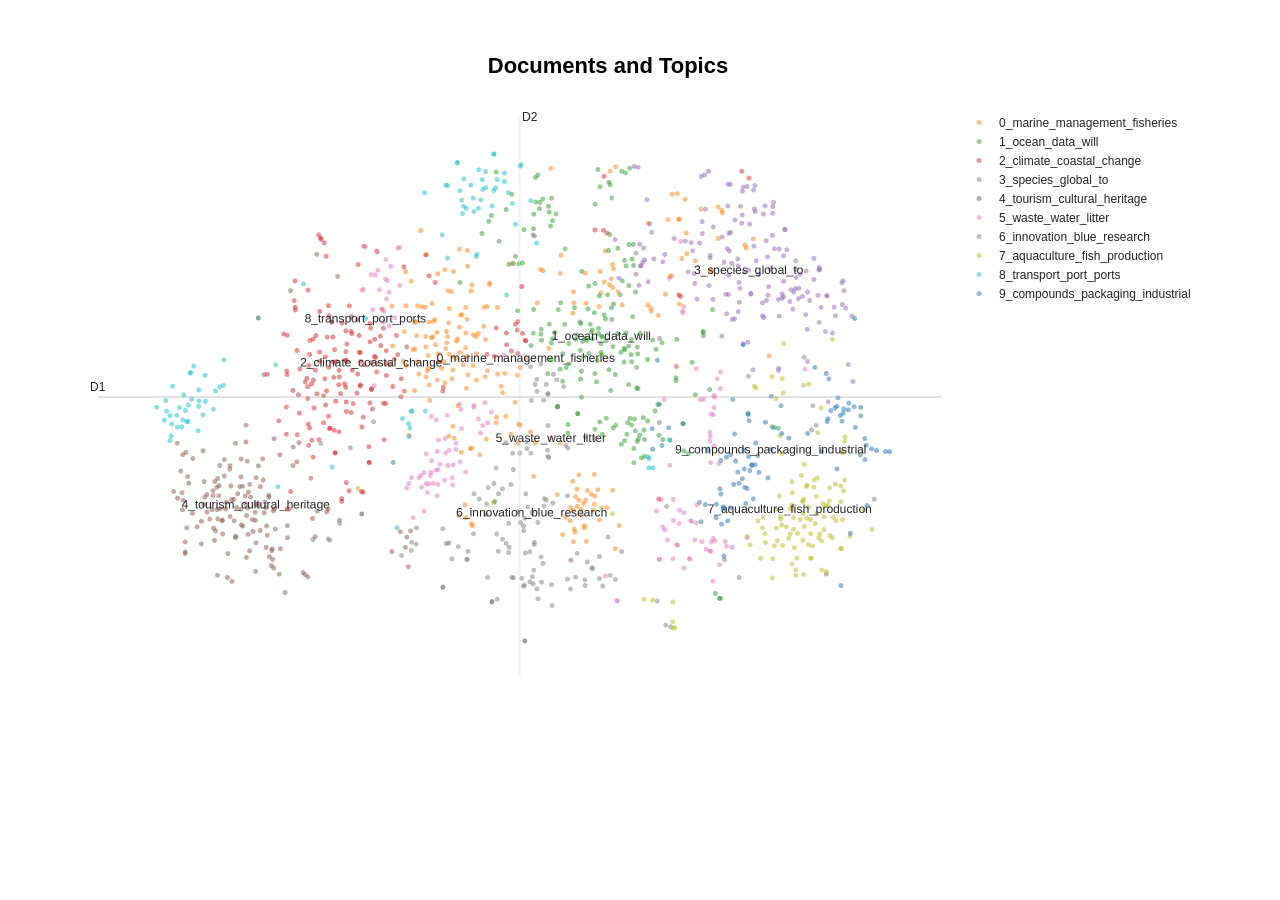
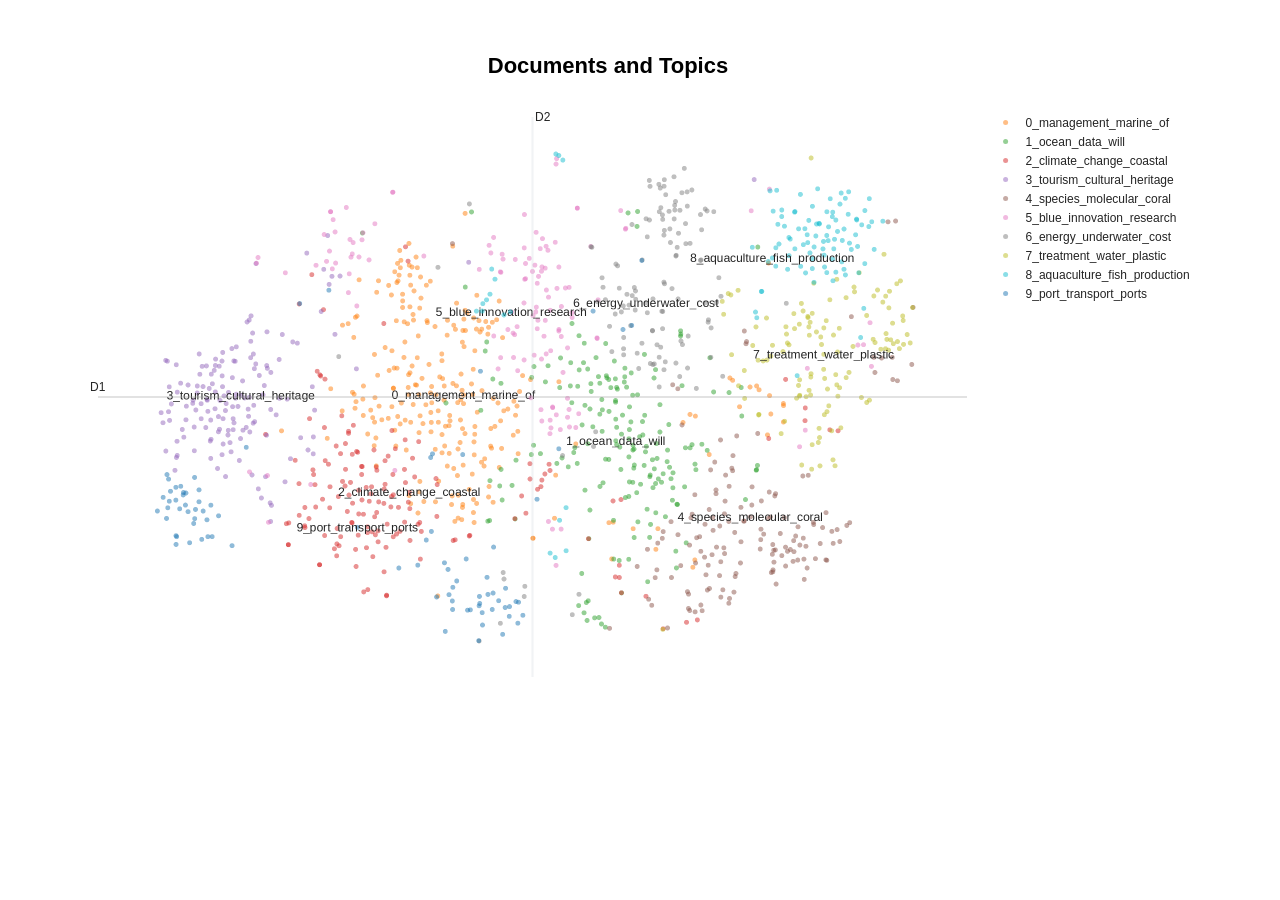
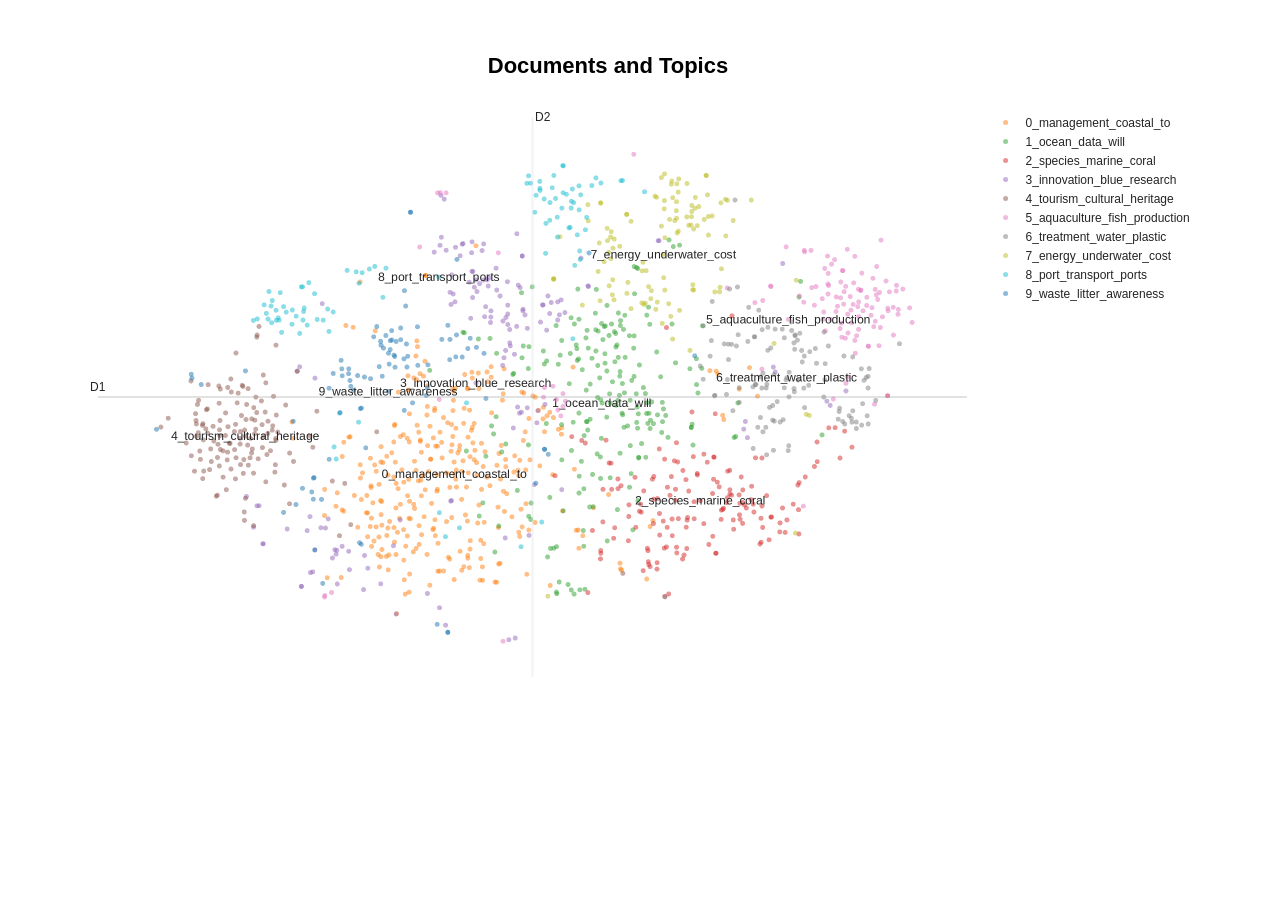
